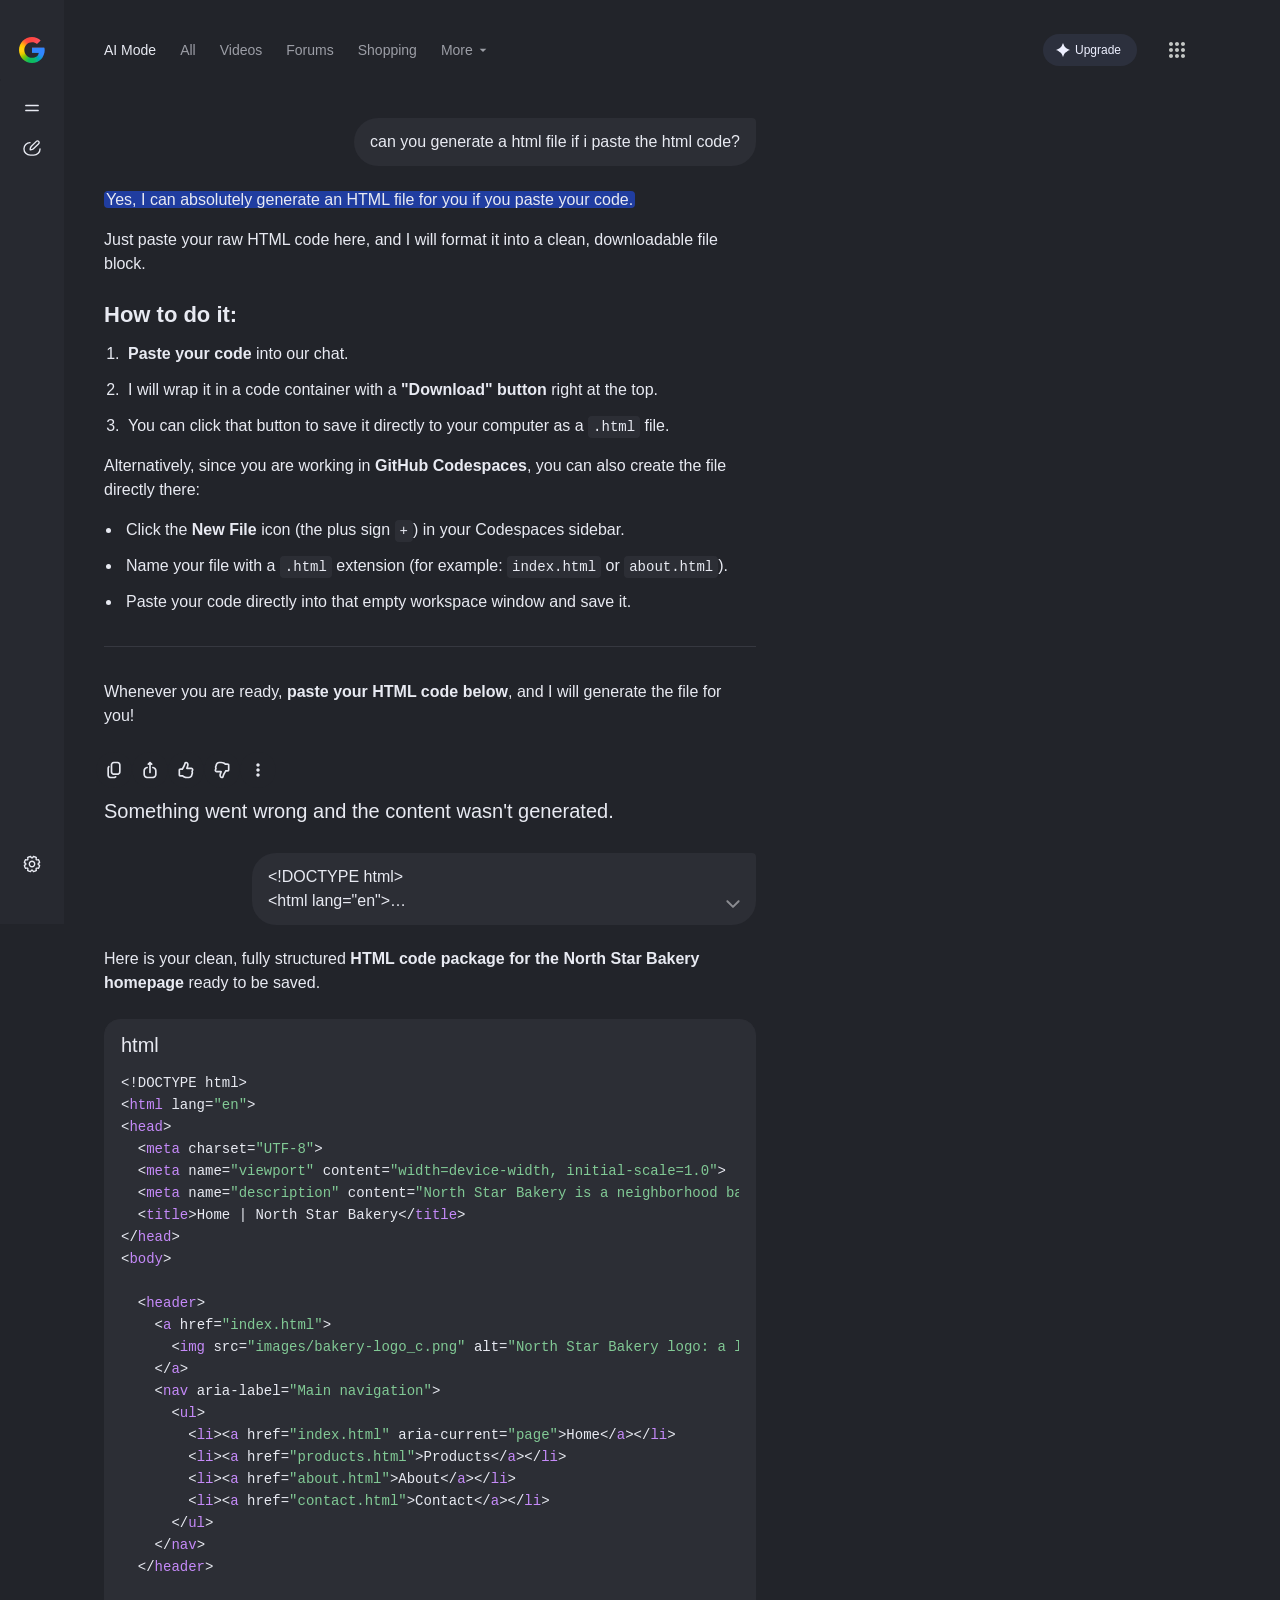
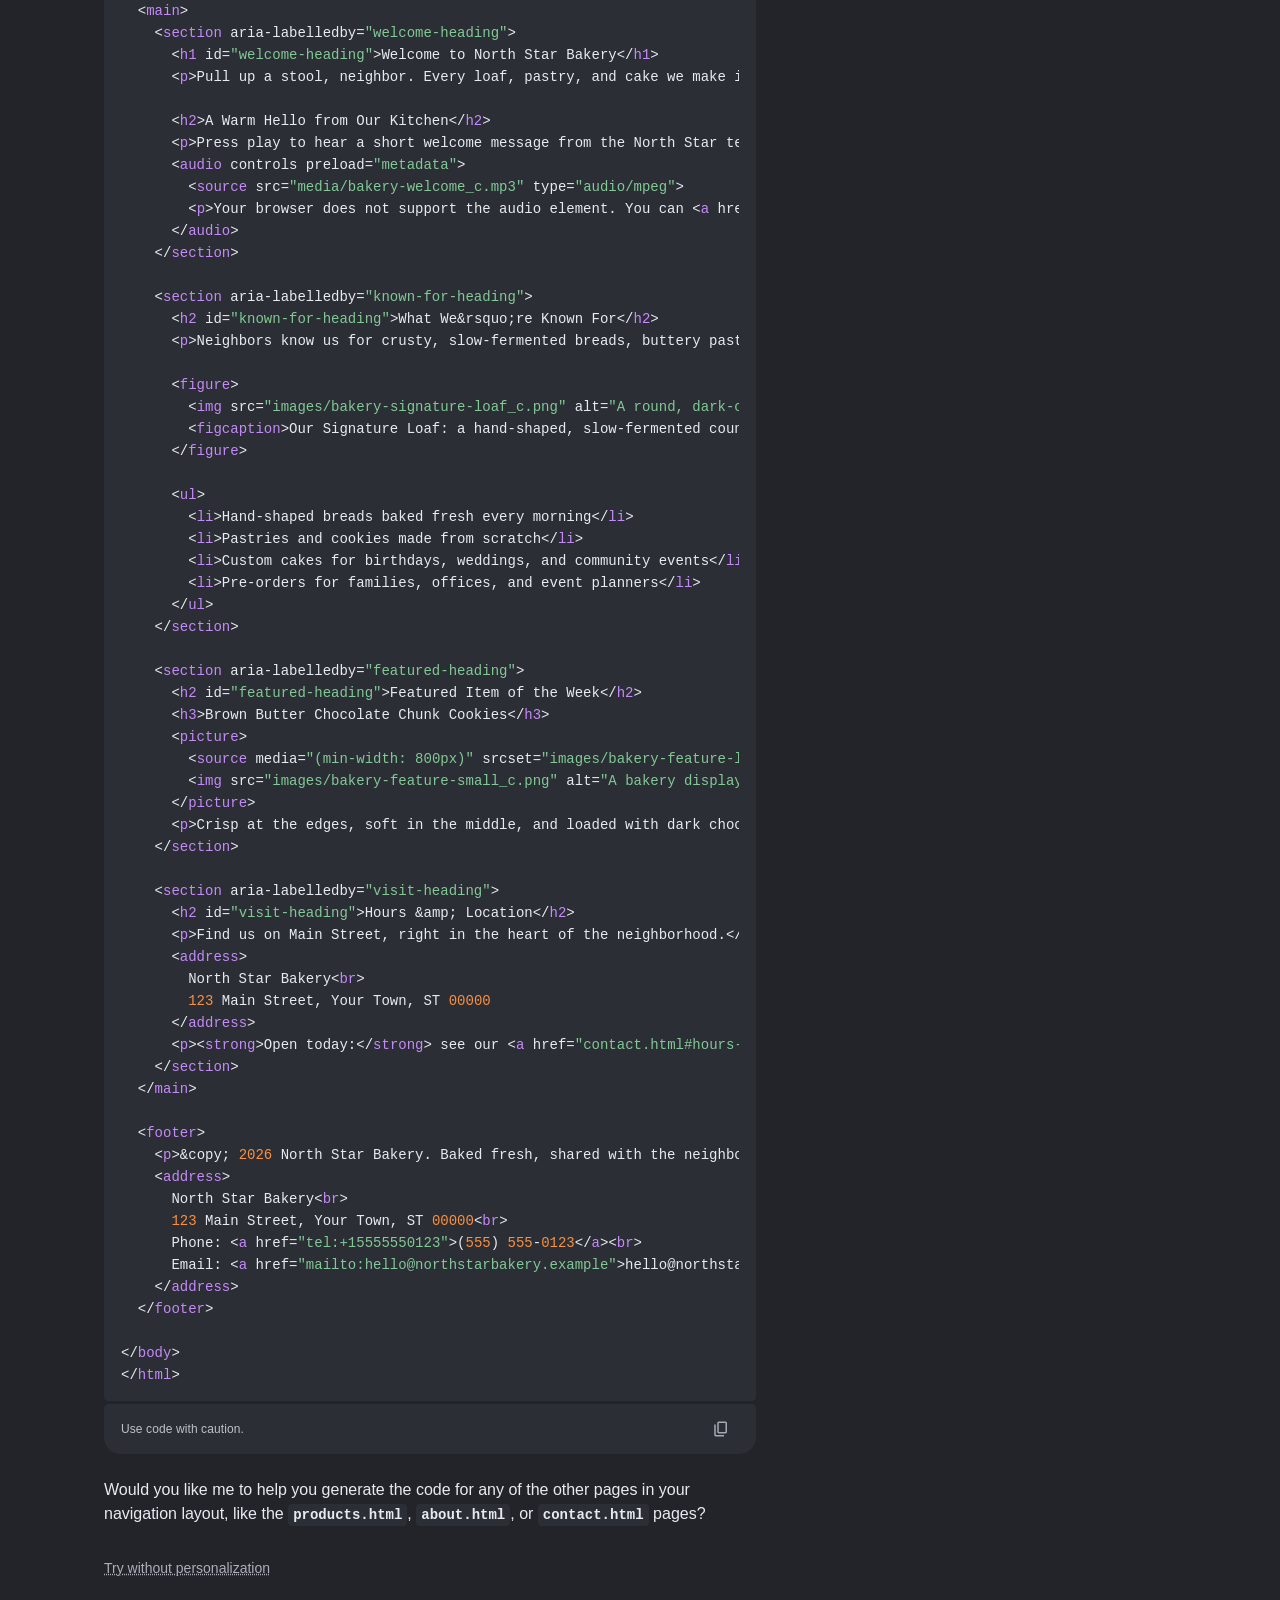
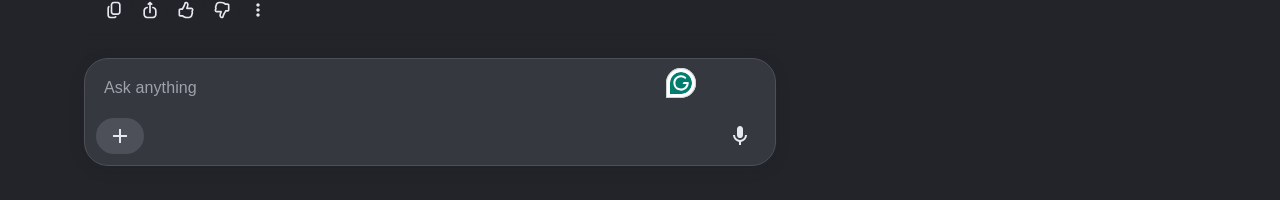
==== index.html @ b589320e "Add files via upload" ====
<!DOCTYPE html>
<!-- saved from url=(0984)https://www.google.com/search?q=can+you+generate+a+html+file+if+i+paste+the+html+code%3F&rlz=1C5OZZY_enUS1209US1209&gs_lcrp=EgZjaHJvbWUyBggAEEUYOTIHCAEQIRigATIHCAIQIRirAjIHCAMQIRirAjIHCAQQIRiPAjIHCAUQIRiPAtIBCjEyMTgxajBqMTWoAgiwAgHxBRG7HJKk2xcO8QURuxySpNsXDg&sourceid=chrome&ie=UTF-8&udm=50&fbs=[base64]&aep=10&ntc=1&sxsrf=APpeQnv7Lapg2KnooyhIz5jxrOgBFqW5Dw%3A1793079876155&mstk=[base64]&aioh=3&csuir=1&cs=1&mtid=RDrgaoq2KfurptQPhdn7uA4 -->
<html itemscope="" itemtype="http://schema.org/SearchResultsPage" lang="en" style="--sxs-input-plate-height: 108px;"><head><meta http-equiv="Content-Type" content="text/html; charset=UTF-8"><meta name="og-profile-acct" content="vichucoder96@gmail.com"><meta content="dark light" name="color-scheme"><meta content="origin" name="referrer"><link href="https://www.gstatic.com/images/branding/searchlogo/ico/favicon.ico" rel="icon"><meta content="/images/branding/googleg/1x/googleg_standard_color_128dp.png" itemprop="image"><title>can you generate a html file if i paste the html code? - Google Search</title><script nonce="">window._hst=Date.now();</script><script nonce="">(function(){var _g={kEI:'oTrgarq-IvjdruEPz8OtwAE',kEXPI:'31',u:'d1e589eb',kBL:'_fYP',kOPI:89978449};(function(){var a;((a=window.google)==null?0:a.stvsc)?google.kEI=_g.kEI:window.google=_g;}).call(this);})();(function(){google.sn='aim';google.kHL='en';google.usb=true;})();(function(){
var h=this||self;var k=/#|$/;function l(a,c){var d=a.search(k);a:{var b=0;for(var f=c.length;(b=a.indexOf(c,b))>=0&&b<d;){var e=a.charCodeAt(b-1);if(e==38||e==63)if(e=a.charCodeAt(b+f),!e||e==61||e==38||e==35)break a;b+=f+1}b=-1}if(b<0)return null;f=a.indexOf("&",b);if(f<0||f>d)f=d;b+=c.length+1;return decodeURIComponent(a.slice(b,f!==-1?f:0).replace(/\+/g," "))};function m(){return window.google&&window.google.kOPI||null};var n;function p(a){for(var c;a&&(!a.getAttribute||!(c=a.getAttribute("eid")));)a=a.parentNode;return c||n}function q(a){for(var c=null;a&&(!a.getAttribute||!(c=a.getAttribute("leid")));)a=a.parentNode;return c}
function t(a,c,d,b,f){var e="";c.search("&ei=")===-1&&(e="&ei="+p(b),c.search("&lei=")===-1&&(b=q(b))&&(e+="&lei="+b));var r=c.search("&cshid=")===-1&&a!=="slh";var g=g===void 0?window.location:g;b="&zx="+Date.now().toString();h._cshid&&r&&(b+="&cshid="+h._cshid);(d=d())&&(b+="&opi="+d);(d=l(g.search,"gemcid"))&&(b+="&gemcid="+d);(d=l(g.search,"gemrid"))&&(b+="&gemrid="+d);(g=l(g.search,"gemhist"))&&(b+="&gemhist="+g);return"/"+(f||"gen_204")+"?atyp=i&ct="+String(a)+"&cad="+(c+e+b)};n=google.kEI;google.getEI=p;google.getLEI=q;google.ml=function(){return null};google.log=function(a,c,d,b,f,e){e=e===void 0?m:e;d||(d=t(a,c,e,b,f));a=d;/^http:/i.test(a)&&window.location.protocol==="https:"&&(google.ml&&google.ml(Error("a"),!1,{src:a,glmm:1}),a="");if(d=a)try{window.navigator.sendBeacon(d,"")}catch(r){}};google.logUrl=function(a,c){c=c===void 0?m:c;return t("",a,c)};}).call(this);(function(){google.y={};google.sy={};function e(a,b,d){if(a)var c=a.id;else{do c=Math.random();while(d[c])}d[c]=[a,b]}var f;(f=google).x||(f.x=function(a,b){e(a,b,google.y)});var g;(g=google).sx||(g.sx=function(a,b){e(a,b,google.sy)});google.bx=!1;var h;(h=google).lx||(h.lx=function(){});var k=[],l;(l=google).fce||(l.fce=function(a,b,d,c){k.push([a,b,d,c])});google.qce=k;google.adl=[];}).call(this);google.f={};(function(){
document.documentElement.addEventListener("submit",function(b){var a;if(a=b.target){var c=a.getAttribute("data-submitfalse");a=c==="1"||c==="q"&&!a.elements.q.value}else a=!1;a&&(b.preventDefault(),b.stopPropagation())},!0);document.documentElement.addEventListener("click",function(b){var a;a:{for(a=b.target;a&&a!==document.documentElement;a=a.parentElement)if(a.tagName==="A"){a=a.getAttribute("data-nohref")==="1";break a}a=!1}a&&b.preventDefault()},!0);}).call(this);(function(){google.hs={h:true,nhs:false};})();(function(){google.c={cap:2000,timl:false,vis:true};})();(function(){google.c.ehcl=true;})();(function(){
var l=this||self;window.google=window.google||{};var m=window.performance&&window.performance.timing&&"navigationStart"in window.performance.timing,aa=google.stvsc&&google.stvsc.ns,n=m?aa||window.performance.timing.navigationStart:void 0;function p(){return window.performance.now()-(google.stvsc&&google.stvsc.pno||0)}var ba=google.stvsc&&google.stvsc.rs,r=m?ba||window.performance.timing.responseStart:void 0;var ca=/#|$/;function t(a,b){var d=a.search(ca);a:{var c=0;for(var e=b.length;(c=a.indexOf(b,c))>=0&&c<d;){var f=a.charCodeAt(c-1);if(f==38||f==63)if(f=a.charCodeAt(c+e),!f||f==61||f==38||f==35)break a;c+=e+1}c=-1}if(c<0)return null;e=a.indexOf("&",c);if(e<0||e>d)e=d;c+=b.length+1;return decodeURIComponent(a.slice(c,e!==-1?e:0).replace(/\+/g," "))};function u(a){try{var b=window.navigator.sendBeacon(a,"");return b===void 0?!0:b}catch(d){}return!1};function v(){var a,b;return(a=window.performance)==null?void 0:(b=a.getEntriesByType)==null?void 0:b.call(a,"navigation")[0]};function w(){var a,b;return(a=window.performance)==null?void 0:(b=a.navigation)==null?void 0:b.type};var da=google.c.cap,ea=google.c.ehcl,x=google.c.ehcla,fa=google.c.ehclpz,ha=google.c.ehclph,ia=google.c.ssdi,y=google.c.timl;function z(a,b,d){google.tick("load",a,b,d)}function A(a,b){google.c.e("load",a,String(b))};var ja=window.location;function B(a){return(a=ja.search.match(new RegExp("[?&]"+a+"=(\\d+)\\b")))?Number(a[1]):-1}function C(a){var b=a.t,d=b.start,c={};a.wsrt!==void 0&&(c.wsrt=a.wsrt);if(d)for(var e in b)e!=="start"&&e!=="sgls"&&(a=b[e],c[e]=e==="sgl"||e==="sgsrt"?a:e==="prs"?d-a:Math.max(a-d,0));return c}
function D(a,b,d){d="/gen_204?s="+google.sn+"&t="+d+"&atyp=csi&ei="+google.kEI+"&rt=";var c="",e;for(e in a)d+=""+c+e+"."+a[e],c=",";for(var f in b)d+="&"+f+"="+b[f];a=d;var g=g===void 0?window.location:g;b="";l._cshid&&(b+="&cshid="+l._cshid);(e=window.google&&window.google.kOPI||null)&&(b+="&opi="+e);(e=t(g.search,"gemcid"))&&(b+="&gemcid="+e);(e=t(g.search,"gemrid"))&&(b+="&gemrid="+e);(g=t(g.search,"gemhist"))&&(b+="&gemhist="+g);return a+b}
function E(a){var b=google.timers.load,d=b.e,c=google.stvsc;c&&(d.ssr=1);c?c=c.isBF:c=(c=v())?c.type==="back_forward"?c.notRestoredReasons===void 0?!0:!!c.notRestoredReasons:!1:w()===2;c&&(d.bb=1);((c=v())?c.type==="reload":w()===1)&&(d.r=1);if(c=v()){var e=c.type;e&&(d.nt=e);e=c.deliveryType;e!=null&&(d.dt=e);e=c.transferSize;e!=null&&(d.ts=e);c=c.nextHopProtocol;c!=null&&(d.nhp=c)}(c=window.navigation)&&(c=c.activation)&&(c=c.navigationType)&&(d.ant=c);d=b.m;if(!d||!d.prs){c=(window._csc==="agsa"||
window._csc==="http")&&window._cshid;e=!!google.stvsc;var f=b.qtt===2;d=B("qsubts");var g;(g=v())?(g=g.type,g=!g||g==="navigate"):g=!w();c=!g||f||e||c?0:b.qsubts||d;f="r";c>0&&(e=b.fbts||B("fbts"),e>0&&(b.t.start=Math.max(c,e),f=b.fbts===e?"i":"u"));e=C(b);c>0&&(e.gsasrt=b.t.start-c,g=B("qsd"),g>0&&A("qsd",g),A("ests",(b.qsubts===c?"i":"u")+f),b.qsubts&&d>0&&b.qsubts!==d&&A("qd",b.qsubts-d));d=b.t.sgls;d>=0&&(g=f=e.sgl,d===0?g=0:c>d&&(g=c-d),f!==void 0&&(e.sglo=f),g!==void 0&&(e.sgl=g));a=D(e,b.e,a);u(a)||google.log("","",a)}};var F={};function G(a,b){google.timers.load.m[a]===!1?b():(F[a]||(F[a]=[]),F[a].push(b))}google.c.q=G;google.caft=function(a){G("aft",a)};function H(a,b,d){a:{var c=a.parentElement;if(c){var e=c.classList.contains("uhHOwf");if(e||c.classList.contains("q1MG4e"))if(e=(e?a:c).style,e.height||e.width){e=c.getBoundingClientRect();var f=a.getBoundingClientRect();if(e.height<f.height||e.width<f.width){a=c;break a}}}}if(b)c=null;else for(c=a;c&&!c.hasAttribute("data-csic");)c=c.parentElement;if(!c)for(c=a;c&&c!==b&&c.tagName!=="G-SCROLLING-CAROUSEL"&&!c.hasAttribute("data-sn-container");)c=c.parentElement;b=c;e=google.vx;c=google.vy;!(f=!a)&&
(f=!d)&&(a.style.display==="none"?f=!0:document.defaultView&&document.defaultView.getComputedStyle?(f=document.defaultView.getComputedStyle(a),f=!!f&&(f.visibility==="hidden"||f.height==="0px"&&f.width==="0px")):f=!1);if(f)d=0;else if(a.getBoundingClientRect){if(f=!d){b:{for(f=a;f&&f!==b;f=f.parentElement)if(f.style.overflow==="hidden")break b;f=null}var g=f;g?(f=a.getBoundingClientRect(),g=g.getBoundingClientRect(),f=f.bottom<g.top||f.top>=g.bottom||f.right<g.left||f.left>=g.right):f=!1}if(f)d=0;else{f=a.getBoundingClientRect();var k=f.left+(window.pageXOffset-(e||0));c=f.top+(window.pageYOffset-(c||0));e=f.width;g=f.height;var h=0;if(!(!d&&g<=0&&e<=0)){var q=document.documentElement.clientHeight;c+g<0?h=2:c>=q&&(h=4);if(k+e<0||k>=(window.innerWidth||document.documentElement.clientWidth))h|=8;else if(b){for(k=f.left;a&&a!==b;a=a.parentElement)k+=a.scrollLeft;a=b.getBoundingClientRect();if(k+e<a.left||k>=a.right)h|=8;if(d?f.top>a.bottom:f.top>=a.bottom)h|=4}h||(h=1,c+g>q&&(h|=4))}d=h}}else d=
1;return d};google.timers={};google.startTick=function(a,b){google.timers[a]={t:{start:b||Date.now()},e:{},m:{}}};google.tick=function(a,b,d,c){d=d!==void 0?d:Date.now();google.timers[a].t[b]=d;c&&n&&performance.mark&&(a=d-n,a>0&&performance.mark(c,{startTime:a}))};google.c.e=function(a,b,d){google.timers[a].e[b]=d};google.c.b=function(a){var b=google.timers.load.m;b[a]&&google.ml(Error("b"),!1,{m:a});b[a]=!0};google.c.u=function(a){var b=google.timers.load.m,d=!0;if(b[a]){for(var c=F[a]||[],e=0;e<c.length;++e)try{c[e]()}catch(g){google.ml(g,!1)}c.length=0;b[a]=!1;for(var f in b)b[f]&&(d=!1)}else{d="";for(c in b)d+=c+":"+b[c]+";";google.ml(Error("a"),!1,{m:a,s:d});d=!1}(a=d)&&google.csiReport(google.timers.load,"all");return a};google.c.st=function(a,b){a=D(C(a),a.e,b);u(a)||google.log("","",a)};google.rll=function(a,b,d){function c(e){d(e);a.removeEventListener("load",c,!1);a.removeEventListener("error",c,!1)}a.addEventListener("load",c,!1);b&&a.addEventListener("error",c,!1)};var I,J=Date.now(),K=window.performance;K&&(K.now&&(I=Math.floor(p())),n&&r&&r>n&&r<=J&&(J=r,I=r-n));google.startTick("load",J);var L=I;google.timers.load.wsrt=L;performance.mark&&performance.mark("SearchAFTStart",{startTime:L});z("hst",window._hst,"SearchHeadStart");google.c.b("xe");function M(a){return document.visibilityState==="hidden"?(z("fht",a),!0):!1}function N(){M()&&O()}function O(){document.removeEventListener("visibilitychange",N,!0)}M(0)||document.addEventListener("visibilitychange",N,!0);google.c.rq=[O];google.cv=H;if(ea||x){var P=v();if(P&&(P.type==="navigate"||x)){var Q=P.deliveryType,R=P.transferSize;if(Q==="cache"||Q==="navigational-prefetch"&&(fa&&R===0||ha&&R===300))_csc="http",_cshid=""+Date.now()}};function ka(){function a(f,g){f=f.querySelectorAll("img");for(var k=0;k<f.length;k++)g.push(f[k])}var b=document,d=[];a(b,d);b=b.querySelectorAll("[data-shadow-root]");for(var c=0;c<b.length;c++){var e=b[c];e.shadowRoot&&a(e.shadowRoot,d)}return d};function S(){z("cbt");E("cap")};var ma=function(a){this.i=a;this.v=[];var b=T(this);this.C=a.hasAttribute("data-noaft")||a.hasAttribute("data-async-img");this.j=!!b;if(b=!this.j)a:{for(b=0;b<U.length;++b)if(a.getAttribute("data-"+U[b])){b=!0;break a}b=!1}this.l=b;(b=a.src)&&this.l&&(this.D=b);!this.l&&b||a.setAttribute("data-lzy_","1");(this.B=this.C?!0:this.j||this.l?!1:!this.i.src||this.i.complete)||la(this);!google.c.wpr&&google.c.wh>10&&V(this)},la=function(a){google.rll(a.i,!0,function(){var b=Date.now();if(a.D&&a.i.src===
a.D||T(a)==="1")la(a);else if(!a.A){a.j&&(T(a),a.i.setAttribute("data-deferred","3"));a.A=b;a.i.setAttribute("data-iml",String(b));for(var d=0;d<a.v.length;++d)a.v[d](b);a.v.length=0}})},V=function(a){a.visibility===void 0&&(a.visibility=google.cv(a.i),a.i.setAttribute("data-atf",String(a.visibility)));return a.visibility},T=function(a){return a.i.getAttribute("data-deferred")},U="src bsrc url ll image img-url lioi".split(" ");google.c.iim=google.c.iim||{};var W=google.c.iim,na=0;function oa(a){var b=a.getAttribute("data-csiid")||google.kEI+"_"+String(++na);W[b]||(a.setAttribute("data-csiid",b),W[b]=new ma(a));return W[b]}function pa(a){for(var b=ia?ka():document.getElementsByTagName("img"),d=0,c=b.length;d<c;++d)a(oa(b[d]))};function X(a,b,d){function c(h){k=Math.max(k,h);++g;e||f!==g||d(k)}var e=!0,f=0,g=0,k=0;pa(function(h){a(h)&&(++f,h.A||h.B?c(h.A||0):h.v.push(c))});b();(e=!1,f!==g)||d(k)};var qa=!1,ra=0,Y=0,Z;function sa(){Z&&clearTimeout(Z)}
function ta(a,b){google.c.wh>10||(google.c.wh=Math.floor(document.documentElement.clientHeight));var d=google.c.wh;var c=!b;b=b?Math.floor(b.getBoundingClientRect().top+window.pageYOffset):-1;c=c||google.c.wh>10&&b>=d;!Y&&c&&(Y=a,ra=b);if(Y){var e=0,f=0,g=0,k=!1;X(function(h){if(!(V(h)&1))return!1;if(h.B)return++g,!h.C;V(h)&4&&(k=!0);h.j&&++f;++e;return!0},function(){A("ima",e);A("imad",f);A("imac",g);document.querySelector("[data-doodle]")&&A("ddl",1);var h=document.getElementById("eKIzJc");h&&(h=
H(h),A("aio",h));A("wh",d)},function(h){h&&z("afti",h);ra>0&&z("afts",Y);var q=Y;h&&(h>q||k)&&(q=h);z("aft",q,"trigger:SearchAFTEnd");google.c.q("frt",function(){sa();E("aft")});google.c.u("aft")})}};function ua(a){X(function(b){return!!(V(b)&1)},function(){z("frts",a)},function(b){z("frvt",Math.max(b,a));google.c.u("frt")})};var va=!1;google.c.wh=Math.floor(document.documentElement.clientHeight);google.c.b("prt");var wa=da||0;if(wa>0){a:{if(n!==void 0){var xa=wa-p();if(xa>0){Z=setTimeout(S,xa);break a}S()}Z=void 0}google.c.rq.push(sa)}google.c.maft=function(a,b){pa(function(){});qa||(google.c.b("aft"),qa=!0);Y||ta(a,b)};google.c.mfrvt=function(a){ua(a)};google.c.miml=function(a){function b(c){V(c);return y&&!c.C&&(!c.l||!!(V(c)&1))}function d(c){y&&z("iml",c||a);google.c.u("iml")}va||(google.c.b("iml"),function(){X(b,function(){},d)}(0),va=!0)};google.c.b("frt");google.c.ubf=!0;google.c.setup=function(a){a=oa(a);return!google.c.wpr&&google.c.wh>10?V(a):null};}).call(this);(function(){function b(){for(var a=google.drc.shift();a;)a(),a=google.drc.shift()};google.drc=[function(){google.tick&&google.tick("load","dcl")}];google.dclc=function(a){google.drc.length?google.drc.push(a):a()};window.addEventListener?(document.addEventListener("DOMContentLoaded",b,!1),window.addEventListener("load",b,!1)):window.attachEvent&&window.attachEvent("onload",b);}).call(this);(function(){var n=function(a){var c=0;return function(){return c<a.length?{done:!1,value:a[c++]}:{done:!0}}},r=function(a){var c=typeof Symbol!="undefined"&&Symbol.iterator&&a[Symbol.iterator];if(c)return c.call(a);if(typeof a.length=="number")return{next:n(a)};throw Error("a`"+String(a));},w=typeof Object.defineProperties=="function"?Object.defineProperty:function(a,c,d){if(a==Array.prototype||a==Object.prototype)return a;a[c]=d.value;return a},x=function(a){a=["object"==typeof globalThis&&globalThis,a,"object"==
typeof window&&window,"object"==typeof self&&self,"object"==typeof global&&global];for(var c=0;c<a.length;++c){var d=a[c];if(d&&d.Math==Math)return d}throw Error("b");},y=x(this),z=function(a,c){if(c)a:{var d=y;a=a.split(".");for(var g=0;g<a.length-1;g++){var f=a[g];if(!(f in d))break a;d=d[f]}a=a[a.length-1];g=d[a];c=c(g);c!=g&&c!=null&&w(d,a,{configurable:!0,writable:!0,value:c})}},A=typeof Object.assign=="function"?Object.assign:function(a,c){if(a==null)throw new TypeError("No nullish arg");a=
Object(a);for(var d=1;d<arguments.length;d++){var g=arguments[d];if(g)for(var f in g)Object.prototype.hasOwnProperty.call(g,f)&&(a[f]=g[f])}return a};z("Object.assign",function(a){return a||A});z("Promise",function(a){function c(){this.i=null}function d(b){return b instanceof f?b:new f(function(e){e(b)})}if(a)return a;c.prototype.j=function(b){if(this.i==null){this.i=[];var e=this;this.l(function(){e.v()})}this.i.push(b)};var g=y.setTimeout;c.prototype.l=function(b){g(b,0)};c.prototype.v=function(){for(;this.i&&this.i.length;){var b=this.i;this.i=[];for(var e=0;e<b.length;++e){var h=b[e];b[e]=null;try{h()}catch(k){this.A(k)}}}this.i=null};c.prototype.A=function(b){this.l(function(){throw b;})};var f=function(b){this.j=0;this.l=void 0;this.i=[];this.D=!1;var e=this.A();try{b(e.resolve,e.reject)}catch(h){e.reject(h)}};f.prototype.A=function(){function b(k){return function(l){h||(h=!0,k.call(e,l))}}var e=this,h=!1;return{resolve:b(this.J),reject:b(this.v)}};f.prototype.J=function(b){if(b===this)this.v(new TypeError("A Promise cannot resolve to itself"));else if(b instanceof f)this.L(b);else{a:switch(typeof b){case "object":var e=b!=null;break a;case "function":e=!0;break a;default:e=!1}e?this.I(b):this.C(b)}};f.prototype.I=function(b){var e=void 0;try{e=b.then}catch(h){this.v(h);return}typeof e=="function"?this.M(e,b):this.C(b)};f.prototype.v=function(b){this.F(2,b)};f.prototype.C=function(b){this.F(1,b)};f.prototype.F=function(b,e){if(this.j!=0)throw Error("c`"+b+"`"+e+"`"+this.j);this.j=b;this.l=e;this.j===2&&this.K();this.G()};f.prototype.K=function(){var b=this;g(function(){if(b.H()){var e=y.console;typeof e!=="undefined"&&e.error(b.l)}},1)};f.prototype.H=function(){if(this.D)return!1;var b=y.CustomEvent,e=y.Event,h=y.dispatchEvent;if(typeof h==="undefined")return!0;typeof b==="function"?b=new b("unhandledrejection",{cancelable:!0}):typeof e==="function"?b=new e("unhandledrejection",{cancelable:!0}):(b=y.document.createEvent("CustomEvent"),b.initCustomEvent("unhandledrejection",!1,!0,b));b.promise=this;b.reason=this.l;return h(b)};f.prototype.G=function(){if(this.i!=null){for(var b=0;b<this.i.length;++b)p.j(this.i[b]);this.i=null}};var p=new c;f.prototype.L=function(b){var e=this.A();b.B(e.resolve,e.reject)};f.prototype.M=function(b,e){var h=this.A();try{b.call(e,h.resolve,h.reject)}catch(k){h.reject(k)}};f.prototype.then=function(b,e){function h(m,q){return typeof m=="function"?function(t){try{k(m(t))}catch(u){l(u)}}:q}var k,l,v=new f(function(m,q){k=m;l=q});this.B(h(b,k),h(e,l));return v};f.prototype.catch=function(b){return this.then(void 0,b)};f.prototype.B=function(b,e){function h(){switch(k.j){case 1:b(k.l);break;case 2:e(k.l);break;default:throw Error("d`"+k.j);}}var k=
this;this.i==null?p.j(h):this.i.push(h);this.D=!0};f.resolve=d;f.reject=function(b){return new f(function(e,h){h(b)})};f.race=function(b){return new f(function(e,h){for(var k=r(b),l=k.next();!l.done;l=k.next())d(l.value).B(e,h)})};f.all=function(b){var e=r(b),h=e.next();return h.done?d([]):new f(function(k,l){function v(t){return function(u){m[t]=u;q--;q==0&&k(m)}}var m=[],q=0;do m.push(void 0),q++,d(h.value).B(v(m.length-1),l),h=e.next();while(!h.done)})};return f});
var B=["focus","blur","error","load","toggle"];function C(a){return a==="mouseenter"?"mouseover":a==="mouseleave"?"mouseout":a==="pointerenter"?"pointerover":a==="pointerleave"?"pointerout":a};var D=function(a){this.l={};this.A={};this.j=null;this.i=[];this.v=a};D.prototype.handleEvent=function(a,c,d){E(this,{eventType:a,event:c,targetElement:c.target,eic:d,timeStamp:Date.now(),eia:void 0,eirp:void 0,eiack:void 0})};var E=function(a,c){if(a.j)a.j(c);else{c.eirp=!0;var d;(d=a.i)==null||d.push(c)}};D.prototype.addEvent=function(a,c,d){var g=this;if(!(a in this.l)&&this.v){var f=function(b,e,h){g.handleEvent(b,e,h)};this.l[a]=f;c=C(c||a);if(c!==a){var p=this.A[c]||[];p.push(a);this.A[c]=p}this.v.addEventListener(c,function(b){return function(e){f(a,e,b)}},d)}};D.prototype.handler=function(a){return this.l[a]};D.prototype.ecrd=function(a){this.j=a;var c;if((c=this.i)==null?0:c.length){for(a=0;a<this.i.length;a++)E(this,this.i[a]);this.i=null}};function F(a,c){return{trigger:function(d){var g=a.handler(d.type);g||(a.addEvent(d.type),g=a.handler(d.type));var f=d.target||d.srcElement;g&&g(d.type,d,c||f.ownerDocument.documentElement)},configure:function(d){d(a)}}};function G(a,c){a.addEventListener("_custom",function(d){var g=d.detail;g&&g._type&&c({type:g._type,target:d.target,bubbles:!0,detail:g})})};var H=function(a){this.element=a;this.i=[]};H.prototype.addEventListener=function(a,c,d){var g=this.i,f=g.push,p=this.element;c=c(this.element);var b=!1;B.indexOf(a)>=0&&(b=!0);p.addEventListener(a,c,typeof d==="boolean"?{capture:b,passive:d}:b);f.call(g,{eventType:a,handler:c,capture:b,passive:d})};var I="click focusin focusout auxclick change copy dblclick beforeinput input keyup keydown keypress mousedown mouseenter mouseleave mousemove mouseout mouseover mouseup paste pointerdown pointerenter pointerleave pointerup touchstart touchmove touchend touchcancel transitioncancel transitionend transitionrun transitionstart animationcancel animationend dragover dragenter dragleave drop dragstart dragend scroll speech".split(" "),J=["focus","blur","error","load"];function K(a){for(var c=I.concat(J),d=0;d<c.length;d++)a.addEvent(c[d])};function L(a){var c=!!a;a=c?document.getElementById(a):window.document.documentElement;var d=new D(new H(a));K(d);var g=Object.assign({},F(d,a),{addEvent:function(f){d.addEvent(f)}});c&&(a.__jsac=g);G(a,g.trigger);return g}window.jsac_init=L;var M=L("");window.gws_wizbind=M;(function(a){if(a.__gwbp===void 0){var c,d=new Promise(function(g){c=g});d.__r=c;a.__gwbp=d}})(document);var N=document.__gwbp,O=N.__r;O&&(O(M),delete N.__r);}).call(this);(function(){window.google.erd={jsr:1,bv:2567,sd:true,de:true,dpf:'zuUbBzS-m427l0A-fnkZtnR_QGUDMY7itHxCQOyi574',c:'333f'};})();(function(){var sdo=false;var mei=10;var jstl=0;var diel=0;
var f=this||self;var k,l=(k=f.mei)!=null?k:1,m,p=(m=f.diel)!=null?m:0,q,r=(q=f.sdo)!=null?q:!0;typeof jstl==="number"&&jstl>0&&(Error.stackTraceLimit=jstl);var t=0,u,v=google.erd,w=v.jsr;google.ml=function(a,b,d,n,e){e=e===void 0?2:e;b&&(u=a&&a.message);d===void 0&&(d={});d.cad="ple_"+google.ple+".aple_"+google.aple;if(google.dl)return google.dl(a,e,d,!0),null;b=d;if(w<0){window.console&&console.error(a,b);if(w===-2)throw a;b=!1}else b=!(!a||!a.message||a.message==="Error loading script"||t>=l&&!n);if(!b)return null;t++;d=d||{};b=encodeURIComponent;var c="&ei="+b(google.kEI);google.kEXPI&&(c+="&jexpid="+b(google.kEXPI));c+="&srcpg="+b(google.sn)+"&jsr="+b(v.jsr)+"&bver="+b(v.bv);v.dpf&&(c+="&dpf="+b(v.dpf));var g=a.lineNumber;g!==void 0&&(c+="&line="+g);var h=a.fileName;h&&(h.indexOf("-extension:/")>0&&(e=3),c+="&script="+b(h),g&&h===window.location.href&&(g=document.documentElement.outerHTML.split("\n")[g-1],c+="&cad="+b(g?g.substring(0,300):"No script found.")));google.ple&&google.ple===1&&(e=2);c+="&jsel="+e;d&&v.c&&(d.ofc=String(v.c));c=c+"&ectx="+b(JSON.stringify(d));c=c+"&emsg="+b(a.name+": "+a.message);c=c+"&jsst="+b(a.stack||"N/A");c.length>=12288&&(c=c.substring(0,12288));a=c;d=("/gen_204?atyp=i"+a).substring(0,12288);n||(google.log(0,"",d),google.log(0,"",("/httpservice/retry/jserror?atyp=i"+a).substring(0,12288)));return d};window.onerror=function(a,b,d,n,e){u!==a&&(a=e instanceof Error?e:Error(a),d===void 0||"lineNumber"in a||(a.lineNumber=d),b===void 0||"fileName"in a||(a.fileName=b),google.ml(a,!1,void 0,!1,a.name==="SyntaxError"||a.message.substring(0,11)==="SyntaxError"||a.message.indexOf("Script error")!==-1?3:p));u=null;r&&t>=l&&(window.onerror=null)};})();(function(){history.replaceState(history.state,"",function(a,b){return b.replace(new RegExp("(\\?|&)"+a+"=[^&#]*(&?)"),function(e,c,d){return d?c:""})}("sg_ss",location.href));}).call(this);(function(){var isrpeEnabled=true;var hasCaptchaSupport=true;(function(){var q=typeof Object.defineProperties=="function"?Object.defineProperty:function(a,d,c){if(a==Array.prototype||a==Object.prototype)return a;a[d]=c.value;return a},r=function(a){a=["object"==typeof globalThis&&globalThis,a,"object"==typeof window&&window,"object"==typeof self&&self,"object"==typeof global&&global];for(var d=0;d<a.length;++d){var c=a[d];if(c&&c.Math==Math)return c}throw Error("a");},t=r(this),v=function(a,d){if(d)a:{var c=t;a=a.split(".");for(var e=0;e<a.length-1;e++){var k=a[e];if(!(k in
c))break a;c=c[k]}a=a[a.length-1];e=c[a];d=d(e);d!=e&&d!=null&&q(c,a,{configurable:!0,writable:!0,value:d})}},w=typeof Object.assign=="function"?Object.assign:function(a,d){if(a==null)throw new TypeError("No nullish arg");a=Object(a);for(var c=1;c<arguments.length;c++){var e=arguments[c];if(e)for(var k in e)Object.prototype.hasOwnProperty.call(e,k)&&(a[k]=e[k])}return a};v("Object.assign",function(a){return a||w});function x(a){try{var d=(new URL(window.location.href)).origin;return(new URL(a.toString(),d)).origin!==d}catch(c){return!0}}function y(){var a=window.sglc;return",isrpe="+((a?a.isrpe:typeof isrpeEnabled!=="undefined"&&isrpeEnabled)?"1":"0")+",hcs="+((a?a.hcs:typeof hasCaptchaSupport!=="undefined"&&hasCaptchaSupport)?"1":"0")}function z(a,d,c,e){var k=a.__sg_lite_queue||[];a.__sg_lite_queue=k;k.push({input:d,init:c,response:e});document.dispatchEvent(new Event("sg_lite_queue_ready"))}
function A(){if(window.fetch&&typeof URL==="function"&&typeof Event==="function"&&typeof WeakMap==="function"){var a=window;if(!a.sgLiteEarlyInstalled){a.sgLiteEarlyInstalled=!0;var d=window.fetch;window.fetch=function(f,b){if(x(f instanceof Request?f.url:f))return d.apply(this,[f,b]);var g=null;b&&b.headers?g=(new Headers(b.headers)).get("x-sg-e"):f instanceof Request&&(g=f.headers.get("x-sg-e"));var n=f,l=b;if(!g||g==="1"||g==="2"){var p,m=new Headers((p=b==null?void 0:b.headers)!=null?p:f instanceof
Request?f.headers:void 0);m.set("x-sg-e",(g==="1"?"1":"2")+y());f instanceof Request?n=new Request(f,{headers:m}):l=Object.assign({},b,{headers:m})}return d.apply(this,[n,l]).then(function(h){var u=h.headers.get("X-Sg-Cs");(u!==null&&u!==""||h.url&&h.url.indexOf("/sorry/index")>-1||h.headers.has("X-Sorry-Redirect"))&&z(a,n,l,h);return h})};if(typeof XMLHttpRequest!=="undefined"){var c=XMLHttpRequest.prototype,e=new WeakMap,k=XMLHttpRequest.prototype.open,B=XMLHttpRequest.prototype.setRequestHeader,C=XMLHttpRequest.prototype.send;XMLHttpRequest.prototype.open=function(f,b){c.sgLiteDeferredInstalled||e.set(this,{method:f,j:x(b)});k.apply(this,arguments)};XMLHttpRequest.prototype.setRequestHeader=function(f,b){if(!c.sgLiteDeferredInstalled&&f.toLowerCase()==="x-sg-e"){var g=e.get(this)||{};if(b==="1"||b==="2")b=""+b+y();g.i=b;e.set(this,g)}B.apply(this,[f,b])};XMLHttpRequest.prototype.send=function(f){var b=this;if(!c.sgLiteDeferredInstalled){var g=e.get(this)||{};e.set(this,g);g.j||g.i||this.setRequestHeader("x-sg-e","2"+y());var n=function(){if(b.readyState===XMLHttpRequest.DONE&&(b.removeEventListener("load",n),b.removeEventListener("readystatechange",n),!g.j)){var l=b.getResponseHeader("X-Sg-Cs"),p=l!==null&&l!=="",m=!!b.getResponseHeader("X-Sorry-Redirect"),h=!!b.responseURL&&b.responseURL.indexOf("/sorry/index")>-1;if(p||h||m)h=new Headers,p&&l&&h.set("X-Sg-Cs",l),m&&h.set("X-Sorry-Redirect","true"),l=b.responseURL||window.location.href,p={url:l,headers:h},m={},g.i&&(m["x-sg-e"]=g.i),z(a,l,{method:g.method,headers:m},p)}};this.addEventListener("load",n,{once:!0});this.addEventListener("readystatechange",n)}C.apply(this,arguments)}}}}}typeof window==="undefined"||window.__karma__||A();}).call(this);})();google.arwt=function(a){a.href=document.getElementById(a.id.substring(a.id.slice(0,3)==="vcs"?3:1)).href;return!0};(function(){google.eufsv=true;(function(){var f=function(){for(var a=Number(this),b=[],d=a;d<arguments.length;d++)b[d-a]=arguments[d];return b};function h(a){var b=f.apply(1,arguments).filter(Boolean).join("&");if(!b)return a;var d=a.match(/[?&]adurl=/);return d?a.slice(0,d.index+1)+b+"&"+a.slice(d.index+1):a+(a.indexOf("?")<0?"?":"&")+b}function k(a,b){return a===0?"ri=1":a===1?b?"ri=24":"ri=27":a===2?b?"ri=25":"ri=26":""}function l(a,b){return b?"&"+a+"="+encodeURIComponent(b):""}
var m=function(a){var b=a.url;a=a.B;this.j=b;this.C=a;this.A=(new Date).getTime()-17040672E5;this.i={};for(var d=/[?&]([^&=]+)=([^&]*)/g;a=d.exec(b);)this.i[a[1]]=a[2]},n=function(a,b){return a.i[b]},q=function(a,b){if(a.i.dsh==="1")return null;var d=a.i.ae;if(d==="1"){var c=a.i.adurl;if(c)try{return{version:3,v:decodeURIComponent(c),l:h(a.j,"act=1",k(b,!0),p(a))}}catch(e){}}return d==="2"?{version:4,v:h(a.j,"dct=1","suid="+a.A,k(b,!1)),l:h(a.j,"act=1",k(b,!0),"suid="+a.A)}:null},r=function(a,b){return b===
2?h(a.j,"ri=2"):b===0?h(a.j,"ri=16"):a.j},p=function(a){a=a.C;if(!a)return"";var b=l("uap",a.platform)+l("uapv",a.platformVersion)+l("uafv",a.uaFullVersion)+l("uaa",a.architecture)+l("uam",a.model)+l("uab",a.bitness);a.fullVersionList&&(b+="&uafvl="+encodeURIComponent(a.fullVersionList.map(function(d){return encodeURIComponent(d.brand)+";"+encodeURIComponent(d.version)}).join("|")));a.wow64!=null&&(b+="&uaw="+Number(a.wow64));return b.slice(1)};
var t=/^\s*(?!javascript:)(?:[\w+.-]+:|[^:/?#]*(?:[/?#]|$))/i;var u=function(){var a=google.eufsv,b=this;a=a===void 0?!1:a;this.i=null;a&&navigator.userAgentData&&navigator.userAgentData.getHighEntropyValues&&navigator.userAgentData.getHighEntropyValues("platform platformVersion uaFullVersion architecture model bitness fullVersionList wow64".split(" ")).then(function(d){b.i=d})};u.prototype.handle=function(a){var b=a.hasAttribute("data-ohref"),d=b?a.getAttribute("data-ohref"):a.href;b||a.setAttribute("data-ohref",d);b=n(new m({url:d}),"ch")===void 0?h(d,"ch=1"):d;a:{d=b;try{var c=window.GoogleA13IjpGc;if(c&&typeof c.snapshotSync==="function"){var e=c.snapshotSync();if(e&&typeof e==="string"){var g=h(d,"bg="+e);if(g.length<=16384){b=g;break a}}}}catch(z){}b=d}c=new m({url:b,B:this.i});a:{e=c.i.co;if(e==="1")e="https://www.googleadservices.com/pagead/conversion/16521530460/?gad_source=1&adview_type=3";else if(e==="2")e="https://www.google.com/pagead/1p-conversion/16521530460/?gad_source=1&adview_type=5";else break a;(g=c.i.gclid)&&(e+="&adview_gclid="+g);navigator.sendBeacon(e,"")||v(e,!1)}a:{e=c.i.cce;if(e==="1")e=0;else if(e==="2")e=1;else{e=null;break a}g=h(c.j,"cc=1");d=g.indexOf("?");e=d<0?null:{url:"https://www.googleadservices.com/pagead/aclk"+g.slice(d),method:e}}e&&(e.method===0?navigator.sendBeacon&&navigator.sendBeacon(e.url,""):e.method===1&&v(e.url,!0));w()&&c.i.ase==="5"?(c=q(c,2))?(a.attributionSrc=c.l,c=c.v):c="":c="";c||(c=this.i,c=new m({url:b,B:c===void 0?null:c}),c.i.dsh==="1"||c.i.aspm!=="1"?c=(e=q(c,0))?navigator.sendBeacon?navigator.sendBeacon(e.l,"")?e.v:r(c,2):r(c,0):b:(c=q(c,1))?(v(c.l,!0),c=c.v):c=b);c&&c!==a.href&&(b=c,t.test(b)&&(a.href=b))};function v(a,b){var d={keepalive:!0,mode:"no-cors"};b&&(d.credentials="include");fetch(a,d)}
function x(a,b){var d=n(new m({url:a}),"nis");return d===b?a:d!==void 0?a.replace(/([?&])nis=[^&]*/,function(c,e){return e+"nis="+b}):h(a,"nis="+b)}function w(){var a;return!((a=document.featurePolicy)==null||!a.allowsFeature("attribution-reporting"))};var y=new u;google.ausb=function(a){if(!a)return google.ml(Error("a"),!1),!0;if(a.hasAttribute("data-impdclcc"))try{var b=a.hasAttribute("attributionsourceid")&&a.hasAttribute("attributiondestination")?"2":a.hasAttribute("attributionsrc")?w()?"6":"5":w()?"7":"8";var d=x(a.href,b);t.test(d)&&(a.href=d)}catch(c){}a.getAttribute("data-sbv2")&&y.handle(a);return!0};}).call(this);})();(function(){
var c=this||self;function d(a){return a?a.closest("A"):null}function e(a){if(a=d(a.target))switch(a.getAttribute("data-agdh")){case "arwt":google.arwt(a);break;case "fvd3vc":c.J4LCUe(a);break;case "EdKoMd":(0,google.f.LmvwCb)(a)}return!0};window.document.documentElement.addEventListener("mousedown",e,!0);window.document.documentElement.addEventListener("touchstart",e,!0);window.document.documentElement.addEventListener("click",function(a){var b=d(a.target);if(b)switch(b.getAttribute("data-agch")){case "ausb":google.ausb(b);break;case "HJ3bqe":window.YvikHb(a,b);break;case "cqUJI":(0,google.f.DfwaCb)(b)}return!0},!0);}).call(this);(function(){var deia=true;var es=true;window.jsl=window.jsl||{};
window.jsl.dh=function(d,n,e){try{var b=document.getElementById(d),f;!b&&((f=google.stvsc)==null?0:f.dds)&&google.stvsc.dds.forEach(function(l){b||(b=l.getElementById(d))});if(!b){var p=document.querySelectorAll("template");for(f=0;f<p.length&&!(b=p[f].content.getElementById(d));f++);}if(b){b.innerHTML=n;if(typeof es!=="undefined"&&es){var q=b.getElementsByTagName("script");if(q.length>0)for(var g=Array.prototype.slice.call(q),a=0;a<g.length;a++){for(var h=g[a],m=document.createElement("script"),r=
h.attributes,c=0;c<r.length;c++){var t=r[c];m.setAttribute(t.name,t.value)}h.textContent&&(m.textContent=h.textContent);h.replaceWith(m)}}e&&e();typeof deia!=="undefined"&&deia&&(google.delt=google.delt||{},google.delt[b.id]=Date.now())}else if(!(google.ia&&google.ia.rids&&google.ia.rids.has(d))){a={id:d,script:String(!!e),milestone:String(google.jslm||0)};google.jsla&&(a.async=google.jsla);var u=d.indexOf("_");c=u>0?d.substring(0,u):"";var v=document.createElement("div");v.innerHTML=n;var k=v.children[0];
if(k&&(a.tag=k.tagName,a["class"]=String(k.className||null),a.name=String(k.getAttribute("jsname")),c)){e=[];var w=document.querySelectorAll('[id^="'+c+'_"]');for(g=0;g<w.length;++g)e.push(w[g].id);a.ids=e.join(",")}google.ml(Error(c?"Missing ID with prefix "+c:"Missing ID"),!1,a)}}catch(l){google.ml(l,!0,{"jsl.dh":!0})}};})();(function(){if(window._cshid&&window._csc!=="gwoc"){var a=google.kEI,b,c,d=(b=window.performance)==null?void 0:(c=b.getEntriesByType)==null?void 0:c.call(b,"navigation")[0],e;if(d)e=d.type==="back_forward"?d.notRestoredReasons===void 0?!0:!!d.notRestoredReasons:!1;else{var f,g;e=((f=window.performance)==null?void 0:(g=f.navigation)==null?void 0:g.type)===2}var h=e?"bb=1":"vet=1."+a+".c",k=(/[?&]q=([^&]*)/.exec(location.search)||[,""])[1];try{navigator.sendBeacon("/gen_204?csc="+_csc+"&ei="+a+"&csh="+_cshid+"&q="+
k+"&"+h)}catch(l){}};}).call(this);(function(){var t=2500;(function(){'use strict';function a(){var c=document.querySelectorAll("link[blocking=render]");for(let d of c)d.remove()}var b=t-performance.now();b>0?setTimeout(a,b):a();}).call(this);})();(function(){'use strict';
var g=this||self;var m=g.JSON.parse,p=g.JSON.stringify;function q(a,b,d){(a=a.getItem(b+";;"+d))?(b=a.indexOf("_"),a=b<0?null:m(a.substr(b+1))):a=null;return a}function t(a,b,d,c,e="m",f=!0){var k=!1;try{if(e!="x"){var h=a=="s"?window.sessionStorage:window.localStorage,l=q(h,"_c","i")||0,n=p(l+1);h.setItem("_c;;i","p:*|l:9007199254740991_"+n);var r=l;n=h;h=b;l=d;var z=r,A=p(c);n.setItem(h+";;"+l,"p:"+e+"|l:"+(z+"_")+A);k=!0}}catch(D){}f&&(g.mPPkxd||(g.mPPkxd=[]),g.mPPkxd.push([k,arguments,r]))};var u=[{j:"data-vt-d",types:["d"]},{j:"data-vt-mb",types:["aimc","sb","mb"]},{j:"data-vt-rq",types:["rq"]},{j:"data-vt-spth",types:["spth"]},{j:"data-vt-lows",types:["lows"]},{j:"data-vt-stad",types:["stad"]},{j:"data-vt-msu-left",types:["mcsl","mbu","sb"]},{j:"data-vt-msu-right",types:["mcsr","mbu","sb"]}];function v(a,b,d){try{a?.viewTransition?.types?.clear();for(let c of b)a?.viewTransition?.types?.add(c)}catch(c){google.ml(c,!0,{src:d})}}
function w(a){window.addEventListener("pageswap",b=>{v(b,a,"mpa_vt-ps");t("s","mpavt","mpa-vt-types",JSON.stringify(a));if(window.navigation){b=window.navigation.currentEntry?.getState()||{};b.i||(b.i={});var d;(d=b.i).next||(d.next={});b.i.next.types=a;window.navigation.updateCurrentEntry({state:b})}},{once:!0})};var x;window.addEventListener("pagereveal",async a=>{a:{try{var b=q(window.sessionStorage,"mpavt","mpa-vt-types");break a}catch(k){}b=null}var d=b;b=[];var c=window.navigation;c=c?.activation?.from&&c.activation.navigationType!=="reload"?c.activation.navigationType==="traverse"&&c.activation.entry&&c.activation.entry.index<c.activation.from.index?"b":"f":"o";if(d){c="f";b=JSON.parse(d);try{window.sessionStorage.removeItem("mpavt;;mpa-vt-types")}catch(k){}d=b;if(window.navigation){var e=window.navigation.currentEntry?.getState()||{};e.i||(e.i={});var f;(f=e.i).l||(f.l={});e.i.l.types=d||e.i.l.types;window.navigation.updateCurrentEntry({state:e})}}else window.navigation&&(f=window.navigation.currentEntry?.getState()?.i,b=c==="f"?f?.l?.types:c==="b"?f?.next?.types:[]);a.viewTransition&&b?.length&&v(a,[...b,c],"mpa_vt-pr");try{await a?.viewTransition?.finished}finally{y()}},{once:!0});B();document.addEventListener("click",a=>{try{a:{for(let {j:d,types:c}of u)if(a.target?.closest(`[${d}]`)){var b=c;break a}b=[]}a=b;a.length>0?(B(),w(a)):y()}catch(d){google.ml(d,!0,{src:"mpa_vt-t"})}},{capture:!0,passive:!0});function C(){x||(x=document.createElement("style"),document.head.append(x));return x}function y(){var a=C();a.textContent!=="@view-transition{navigation:none;}"&&(a.textContent="@view-transition{navigation:none;}")}
function B(){var a=C();a.textContent!=="@view-transition{navigation:auto;}"&&(a.textContent="@view-transition{navigation:auto;}")};}).call(this);(function(){'use strict';window.addEventListener("pagereveal",async a=>{try{let b=a.viewTransition;if(b?.types?.size){await b.ready;a=[["root"],["sb"],["mb"],["ubi",!0],["mode-selector-underbar",!0]];var f=document.getAnimations();for(let [k,g]of a)h(f,k,g)}}catch(b){google.ml(b,!0,{src:"mpa_vt-c"})}});function p(a){return Number(a.split("px")[0])}
function h(a,f,b){var k=`::view-transition-group(${f})`;if(a=a.find(q=>q.effect?.pseudoElement===k)){var g=a.effect,c=g.getKeyframes(),d=new DOMMatrix(c[0].transform),l=p(c[0].width),m=p(c[0].height),e=new DOMMatrix(c[1].transform),n=p(c[1].height);l/=p(c[1].width);b=b?m/n:l;var r=d.e;d=d.f;var t=e.e;e=e.f;f!=="sb"&&(d+m<0||e+n<0)&&a.cancel();g.setKeyframes([{transform:`translate(${r}px, ${d}px) scale(${l}, ${b})`,easing:c[0].easing},{transform:`translate(${t}px, ${e}px) scale(1, 1)`,easing:c[1].easing}])}}
;}).call(this);</script><style>@view-transition{navigation:none;}</style>          <style>::view-transition-old(sb){height:100%}::view-transition-new(sb){height:100%}@keyframes sb-slide-down-fade-in{0%{transform:scale(.5) translateY(-50px);opacity:0}20%{opacity:0}to{transform:scale(1) translateY(0);opacity:1}}@keyframes sb-slide-up-fade-out{0%{transform:scale(1) translateY(0);opacity:1}20%{opacity:0}to{transform:scale(.5) translateY(-50px);opacity:0}}@keyframes ubi-fade-in{0%{transform:translateY(-20px);opacity:0}20%{opacity:0}to{transform:translateY(0);opacity:1}}@keyframes ubi-fade-out{0%{transform:translateY(0);opacity:1}20%{opacity:0}to{transform:translateY(-20px);opacity:0}}html:active-view-transition-type(aimc)::view-transition-new(sb),html:active-view-transition-type(aimc)::view-transition-old(sb){height:100%}html:active-view-transition-type(aimc)::view-transition-old(sb):only-child{animation:sb-slide-up-fade-out .5s cubic-bezier(.38,.72,0,1) forwards}html:active-view-transition-type(aimc)::view-transition-new(sb):only-child{animation:sb-slide-down-fade-in .5s cubic-bezier(.38,.72,0,1) forwards}html:active-view-transition-type(aimc)::view-transition-new(mb),html:active-view-transition-type(aimc)::view-transition-old(mb){width:auto;animation-duration:.5s;animation-timing-function:cubic-bezier(.38,.72,0,1)}html:active-view-transition-type(aimc)::view-transition-group(*){transform-origin:top left}html:active-view-transition-type(aimc)::view-transition-new(ubi),html:active-view-transition-type(aimc)::view-transition-old(ubi){width:100%;height:100%;animation-duration:.5s;animation-timing-function:cubic-bezier(.38,.72,0,1)}html:active-view-transition-type(aimc)::view-transition-old(ubi):only-child{animation:ubi-fade-out .5s cubic-bezier(.38,.72,0,1)}html:active-view-transition-type(aimc)::view-transition-new(ubi):only-child{animation:ubi-fade-in .5s cubic-bezier(.38,.72,0,1)}</style> <style data-late-css="">.S1uWwf{--gm3-tooltip-plain-container-color:#fff;--gm3-tooltip-plain-container-shape:4px;--gm3-tooltip-plain-container-padding-block:4px;--gm3-tooltip-plain-supporting-text-color:var(--ZXiaGf);--gm3-tooltip-plain-supporting-text-font:var(--YfiKf);--gm3-tooltip-plain-supporting-text-line-height:var(--punZlc);--gm3-tooltip-plain-supporting-text-size:var(--gOs6Bf);--gm3-tooltip-plain-supporting-text-tracking:0.1px;--gm3-tooltip-plain-supporting-text-weight:var(--MzKBpd)}.enifhc{--gm3-sys-color-background:#131314;--gm3-sys-color-background-rgb:19,19,20;--gm3-sys-color-error:#f2b8b5;--gm3-sys-color-error-rgb:242,184,181;--gm3-sys-color-error-container:#8c1d18;--gm3-sys-color-error-container-rgb:140,29,24;--gm3-sys-color-inverse-on-surface:#303030;--gm3-sys-color-inverse-on-surface-rgb:48,48,48;--gm3-sys-color-inverse-primary:#0b57d0;--gm3-sys-color-inverse-primary-rgb:11,87,208;--gm3-sys-color-inverse-surface:#e3e3e3;--gm3-sys-color-inverse-surface-rgb:227,227,227;--gm3-sys-color-on-background:#e3e3e3;--gm3-sys-color-on-background-rgb:227,227,227;--gm3-sys-color-on-error:#601410;--gm3-sys-color-on-error-rgb:96,20,16;--gm3-sys-color-on-error-container:#f9dedc;--gm3-sys-color-on-error-container-rgb:249,222,220;--gm3-sys-color-on-primary:#062e6f;--gm3-sys-color-on-primary-rgb:6,46,111;--gm3-sys-color-on-primary-container:#d3e3fd;--gm3-sys-color-on-primary-container-rgb:211,227,253;--gm3-sys-color-on-primary-fixed:#041e49;--gm3-sys-color-on-primary-fixed-rgb:4,30,73;--gm3-sys-color-on-primary-fixed-variant:#0842a0;--gm3-sys-color-on-primary-fixed-variant-rgb:8,66,160;--gm3-sys-color-on-secondary:#035;--gm3-sys-color-on-secondary-rgb:0,51,85;--gm3-sys-color-on-secondary-container:#c2e7ff;--gm3-sys-color-on-secondary-container-rgb:194,231,255;--gm3-sys-color-on-secondary-fixed:#001d35;--gm3-sys-color-on-secondary-fixed-rgb:0,29,53;--gm3-sys-color-on-secondary-fixed-variant:#004a77;--gm3-sys-color-on-secondary-fixed-variant-rgb:0,74,119;--gm3-sys-color-on-surface:#e3e3e3;--gm3-sys-color-on-surface-rgb:227,227,227;--gm3-sys-color-on-surface-variant:#c4c7c5;--gm3-sys-color-on-surface-variant-rgb:196,199,197;--gm3-sys-color-on-tertiary:#0a3818;--gm3-sys-color-on-tertiary-rgb:10,56,24;--gm3-sys-color-on-tertiary-container:#c4eed0;--gm3-sys-color-on-tertiary-container-rgb:196,238,208;--gm3-sys-color-on-tertiary-fixed:#072711;--gm3-sys-color-on-tertiary-fixed-rgb:7,39,17;--gm3-sys-color-on-tertiary-fixed-variant:#0f5223;--gm3-sys-color-on-tertiary-fixed-variant-rgb:15,82,35;--gm3-sys-color-outline:#8e918f;--gm3-sys-color-outline-rgb:142,145,143;--gm3-sys-color-outline-variant:#444746;--gm3-sys-color-outline-variant-rgb:68,71,70;--gm3-sys-color-primary:#a8c7fa;--gm3-sys-color-primary-rgb:168,199,250;--gm3-sys-color-primary-container:#0842a0;--gm3-sys-color-primary-container-rgb:8,66,160;--gm3-sys-color-primary-fixed:#d3e3fd;--gm3-sys-color-primary-fixed-rgb:211,227,253;--gm3-sys-color-primary-fixed-dim:#a8c7fa;--gm3-sys-color-primary-fixed-dim-rgb:168,199,250;--gm3-sys-color-scrim:#000;--gm3-sys-color-scrim-rgb:0,0,0;--gm3-sys-color-secondary:#7fcfff;--gm3-sys-color-secondary-rgb:127,207,255;--gm3-sys-color-secondary-container:#004a77;--gm3-sys-color-secondary-container-rgb:0,74,119;--gm3-sys-color-secondary-fixed:#c2e7ff;--gm3-sys-color-secondary-fixed-rgb:194,231,255;--gm3-sys-color-secondary-fixed-dim:#7fcfff;--gm3-sys-color-secondary-fixed-dim-rgb:127,207,255;--gm3-sys-color-shadow:#000;--gm3-sys-color-shadow-rgb:0,0,0;--gm3-sys-color-surface:#131314;--gm3-sys-color-surface-rgb:19,19,20;--gm3-sys-color-surface-bright:#37393b;--gm3-sys-color-surface-bright-rgb:55,57,59;--gm3-sys-color-surface-container:#1e1f20;--gm3-sys-color-surface-container-rgb:30,31,32;--gm3-sys-color-surface-container-high:#282a2c;--gm3-sys-color-surface-container-high-rgb:40,42,44;--gm3-sys-color-surface-container-highest:#333537;--gm3-sys-color-surface-container-highest-rgb:51,53,55;--gm3-sys-color-surface-container-low:#1b1b1b;--gm3-sys-color-surface-container-low-rgb:27,27,27;--gm3-sys-color-surface-container-lowest:#0e0e0e;--gm3-sys-color-surface-container-lowest-rgb:14,14,14;--gm3-sys-color-surface-dim:#131314;--gm3-sys-color-surface-dim-rgb:19,19,20;--gm3-sys-color-surface-tint:#d1e1ff;--gm3-sys-color-surface-tint-rgb:209,225,255;--gm3-sys-color-surface-variant:#444746;--gm3-sys-color-surface-variant-rgb:68,71,70;--gm3-sys-color-tertiary:#6dd58c;--gm3-sys-color-tertiary-rgb:109,213,140;--gm3-sys-color-tertiary-container:#0f5223;--gm3-sys-color-tertiary-container-rgb:15,82,35;--gm3-sys-color-tertiary-fixed:#c4eed0;--gm3-sys-color-tertiary-fixed-rgb:196,238,208;--gm3-sys-color-tertiary-fixed-dim:#6dd58c;--gm3-sys-color-tertiary-fixed-dim-rgb:109,213,140}.uKZLBf{opacity:.38}.vYMize{display:inherit;justify-content:inherit;align-items:inherit;inline-size:100%;block-size:100%}.zvpO6{text-decoration:none;display:inline-flex;color:inherit}.zvpO6[aria-disabled=true]{pointer-events:none;cursor:default}.FtB2Xb{--gm3-button-filled-disabled-label-text-color:var(--pEa0Bc);--gm3-button-filled-focus-indicator-color:var(--Pa8Wlb);--gm3-button-filled-focus-indicator-thickness:2px;--gm3-button-filled-leading-space:12px;--gm3-button-filled-pressed-state-layer-opacity:0;--gm3-button-filled-trailing-space:12px;--gm3-button-filled-with-icon-disabled-icon-color:var(--pEa0Bc);--gm3-button-filled-with-trailing-icon-leading-space:12px;--gm3-button-filled-disabled-container-color:var(--YaIeMb);--gm3-button-filled-hover-container-elevation:0}.DXgstf:not(:disabled):active{--hSHBee:0;--kDWEsd:0}.DXgstf:not(:disabled):active:before{content:"";position:absolute;inset:0;border-radius:inherit;pointer-events:none;background-color:var(--q7fmGd--P89XVd,var(--lv6yU));opacity:0.24}.DXgstf{--gm3-button-outlined-disabled-label-text-color:var(--pEa0Bc);--gm3-button-outlined-focus-indicator-color:var(--Pa8Wlb);--gm3-button-outlined-focus-indicator-thickness:2px;--gm3-button-outlined-leading-space:12px;--gm3-button-outlined-pressed-state-layer-opacity:0;--gm3-button-outlined-trailing-space:12px;--gm3-button-outlined-with-icon-disabled-icon-color:var(--pEa0Bc);--gm3-button-outlined-with-trailing-icon-leading-space:12px;--gm3-button-outlined-outline-color:var(--Yi4Nb);--gm3-button-outlined-outline-width:1px;--gm3-button-outlined-label-text-color:var(--ngPXTb);--gm3-button-outlined-hover-label-text-color:var(--hwEqod);--gm3-button-outlined-pressed-label-text-color:var(--hwEqod);--gm3-button-outlined-disabled-outline-color:var(--kloG3);--gm3-button-outlined-hover-state-layer-color:var(--q7fmGd--Z0EQ7d,var(--lv6yU));--gm3-button-outlined-hover-state-layer-opacity:0.08;--gm3-button-outlined-focus-label-text-color:var(--hwEqod);--gm3-button-outlined-pressed-state-layer-color:var(--q7fmGd--P89XVd,var(--lv6yU));--gm3-button-outlined-with-icon-icon-color:var(--Wmwad);--gm3-button-outlined-with-icon-focus-icon-color:var(--vWq1if);--gm3-button-outlined-with-icon-hover-icon-color:var(--vWq1if);--gm3-button-outlined-with-icon-pressed-icon-color:var(--vWq1if)}.Ry78Zc.FtB2Xb{--gm3-button-filled-container-height:32px;--gm3-button-filled-label-text-font:var(--qBwyqb);--gm3-button-filled-label-text-size:var(--cMTvjf);--gm3-button-filled-label-text-weight:var(--q7fmGd--C9tXQd,var(--CUS15e));--gm3-button-filled-with-icon-icon-size:16px}.Ry78Zc.DXgstf{--gm3-button-outlined-container-height:32px;--gm3-button-outlined-label-text-font:var(--qBwyqb);--gm3-button-outlined-label-text-size:var(--cMTvjf);--gm3-button-outlined-label-text-weight:var(--q7fmGd--C9tXQd,var(--CUS15e));--gm3-button-outlined-with-icon-icon-size:16px}.TmdHdc.FtB2Xb{--gm3-button-filled-container-height:36px;--gm3-button-filled-label-text-font:var(--qR8X0);--gm3-button-filled-label-text-size:var(--hbmnje);--gm3-button-filled-label-text-weight:var(--q7fmGd--C9tXQd,var(--Oycjt));--gm3-button-filled-with-icon-icon-size:18px}.TmdHdc.DXgstf{--gm3-button-outlined-container-height:36px;--gm3-button-outlined-label-text-font:var(--qR8X0);--gm3-button-outlined-label-text-size:var(--hbmnje);--gm3-button-outlined-label-text-weight:var(--q7fmGd--C9tXQd,var(--Oycjt));--gm3-button-outlined-with-icon-icon-size:18px}.fquqic{inline-size:100%}.fquqic.FtB2Xb{--gm3-button-filled-container-height:44px;--gm3-button-filled-label-text-font:var(--qR8X0);--gm3-button-filled-label-text-size:var(--hbmnje);--gm3-button-filled-label-text-weight:var(--q7fmGd--C9tXQd,var(--Oycjt));--gm3-button-filled-with-icon-icon-size:20px}.fquqic.DXgstf{--gm3-button-outlined-container-height:44px;--gm3-button-outlined-label-text-font:var(--qR8X0);--gm3-button-outlined-label-text-size:var(--hbmnje);--gm3-button-outlined-label-text-weight:var(--q7fmGd--C9tXQd,var(--Oycjt));--gm3-button-outlined-with-icon-icon-size:20px}.GOrgDc:not(:disabled):active{--hSHBee:0;--kDWEsd:0}.GOrgDc:not(:disabled):active:before{content:"";position:absolute;inset:0;border-radius:inherit;pointer-events:none;background-color:var(--q7fmGd--P89XVd,var(--YLNNHc));opacity:0.24}.GOrgDc{--gm3-button-outlined-label-text-color:var(--YLNNHc);--gm3-button-outlined-hover-label-text-color:var(--YLNNHc);--gm3-button-outlined-pressed-label-text-color:var(--YLNNHc);--gm3-button-outlined-hover-state-layer-color:var(--q7fmGd--Z0EQ7d,var(--YLNNHc));--gm3-button-outlined-hover-state-layer-opacity:0.08;--gm3-button-outlined-focus-label-text-color:var(--YLNNHc);--gm3-button-outlined-pressed-state-layer-color:var(--q7fmGd--P89XVd,var(--YLNNHc));--gm3-button-outlined-with-icon-icon-color:var(--YLNNHc);--gm3-button-outlined-with-icon-focus-icon-color:var(--YLNNHc);--gm3-button-outlined-with-icon-hover-icon-color:var(--YLNNHc);--gm3-button-outlined-with-icon-pressed-icon-color:var(--YLNNHc)}.z44cQb:not(:disabled):active{--hSHBee:0;--kDWEsd:0}.z44cQb:not(:disabled):active:before{content:"";position:absolute;inset:0;border-radius:inherit;pointer-events:none;background-color:var(--q7fmGd--P89XVd,var(--fuvksc));opacity:0.24}.z44cQb{--gm3-button-filled-container-color:var(--Ijc2tf);--gm3-button-filled-label-text-color:var(--VeLyLc);--gm3-button-filled-hover-label-text-color:var(--VeLyLc);--gm3-button-filled-focus-label-text-color:var(--VeLyLc);--gm3-button-filled-pressed-label-text-color:var(--VeLyLc);--gm3-button-filled-hover-state-layer-color:var(--q7fmGd--Z0EQ7d,var(--fuvksc));--gm3-button-filled-hover-state-layer-opacity:0.08;--gm3-button-filled-pressed-state-layer-color:var(--q7fmGd--P89XVd,var(--fuvksc));--gm3-button-filled-with-icon-icon-color:var(--gJjJk);--gm3-button-filled-with-icon-focus-icon-color:var(--LMFHUd);--gm3-button-filled-with-icon-hover-icon-color:var(--LMFHUd);--gm3-button-filled-with-icon-pressed-icon-color:var(--LMFHUd)}.rSNwYd:not(:disabled):active{--hSHBee:0;--kDWEsd:0}.rSNwYd:not(:disabled):active:before{content:"";position:absolute;inset:0;border-radius:inherit;pointer-events:none;background-color:var(--q7fmGd--P89XVd,var(--p9J9c));opacity:0.24}.rSNwYd{--gm3-button-filled-container-color:var(--Zia6nf);--gm3-button-filled-label-text-color:var(--y01ou);--gm3-button-filled-hover-label-text-color:var(--y01ou);--gm3-button-filled-focus-label-text-color:var(--y01ou);--gm3-button-filled-pressed-label-text-color:var(--y01ou);--gm3-button-filled-hover-state-layer-color:var(--q7fmGd--Z0EQ7d,var(--p9J9c));--gm3-button-filled-hover-state-layer-opacity:0.08;--gm3-button-filled-pressed-state-layer-color:var(--q7fmGd--P89XVd,var(--p9J9c));--gm3-button-filled-with-icon-icon-color:var(--MoaHse);--gm3-button-filled-with-icon-focus-icon-color:var(--CRMNZd);--gm3-button-filled-with-icon-hover-icon-color:var(--CRMNZd);--gm3-button-filled-with-icon-pressed-icon-color:var(--CRMNZd)}.KUKEqd:not(:disabled):active{--hSHBee:0;--kDWEsd:0}.KUKEqd:not(:disabled):active:before{content:"";position:absolute;inset:0;border-radius:inherit;pointer-events:none;background-color:var(--q7fmGd--P89XVd,var(--NoaQW));opacity:0.4}.KUKEqd{--gm3-button-filled-container-color:var(--izGsqb);--gm3-button-filled-label-text-color:var(--todMNc);--gm3-button-filled-hover-label-text-color:var(--todMNc);--gm3-button-filled-focus-label-text-color:var(--todMNc);--gm3-button-filled-pressed-label-text-color:var(--todMNc);--gm3-button-filled-hover-state-layer-color:var(--q7fmGd--Z0EQ7d,var(--NoaQW));--gm3-button-filled-hover-state-layer-opacity:0.2;--gm3-button-filled-pressed-state-layer-color:var(--q7fmGd--P89XVd,var(--NoaQW));--gm3-button-filled-with-icon-icon-color:var(--d5F9Lb);--gm3-button-filled-with-icon-focus-icon-color:var(--d5F9Lb);--gm3-button-filled-with-icon-hover-icon-color:var(--d5F9Lb);--gm3-button-filled-with-icon-pressed-icon-color:var(--d5F9Lb)}.YZDV2b:not(:disabled):active{--hSHBee:0;--kDWEsd:0}.YZDV2b:not(:disabled):active:before{content:"";position:absolute;inset:0;border-radius:inherit;pointer-events:none;background-color:var(--q7fmGd--P89XVd,var(--PBxOKe));opacity:0.4}.YZDV2b{--gm3-button-filled-container-color:var(--qdHZF);--gm3-button-filled-label-text-color:var(--V9ysqf);--gm3-button-filled-hover-label-text-color:var(--V9ysqf);--gm3-button-filled-focus-label-text-color:var(--V9ysqf);--gm3-button-filled-pressed-label-text-color:var(--V9ysqf);--gm3-button-filled-hover-state-layer-color:var(--q7fmGd--Z0EQ7d,var(--PBxOKe));--gm3-button-filled-hover-state-layer-opacity:0.2;--gm3-button-filled-pressed-state-layer-color:var(--q7fmGd--P89XVd,var(--PBxOKe));--gm3-button-filled-with-icon-icon-color:var(--V9ysqf);--gm3-button-filled-with-icon-focus-icon-color:var(--V9ysqf);--gm3-button-filled-with-icon-hover-icon-color:var(--V9ysqf);--gm3-button-filled-with-icon-pressed-icon-color:var(--V9ysqf)}.RjoOMe:not(:disabled):active{--hSHBee:0;--kDWEsd:0}.RjoOMe:not(:disabled):active:before{content:"";position:absolute;inset:0;border-radius:inherit;pointer-events:none;background-color:var(--q7fmGd--P89XVd,#f0f2f5);opacity:0.24}.RjoOMe{--gm3-button-filled-container-color:var(--MV2sG);--gm3-button-filled-label-text-color:var(--bcxd3b);--gm3-button-filled-hover-label-text-color:var(--bcxd3b);--gm3-button-filled-focus-label-text-color:var(--bcxd3b);--gm3-button-filled-pressed-label-text-color:var(--bcxd3b);--gm3-button-filled-hover-state-layer-color:var(--q7fmGd--Z0EQ7d,#f0f2f5);--gm3-button-filled-hover-state-layer-opacity:0.08;--gm3-button-filled-pressed-state-layer-color:var(--q7fmGd--P89XVd,#f0f2f5);--gm3-button-filled-with-icon-icon-color:var(--bbQxAb);--gm3-button-filled-with-icon-focus-icon-color:var(--YLNNHc);--gm3-button-filled-with-icon-hover-icon-color:var(--YLNNHc);--gm3-button-filled-with-icon-pressed-icon-color:var(--YLNNHc)}.bhXGyd{--gm3-dropdown-button-filled-disabled-label-text-color:var(--pEa0Bc);--gm3-dropdown-button-filled-focus-indicator-color:var(--Pa8Wlb);--gm3-dropdown-button-filled-focus-indicator-thickness:2px;--gm3-dropdown-button-filled-leading-space:12px;--gm3-dropdown-button-filled-pressed-state-layer-opacity:0;--gm3-dropdown-button-filled-trailing-space:12px;--gm3-dropdown-button-filled-with-icon-disabled-icon-color:var(--pEa0Bc);--gm3-dropdown-button-filled-disabled-container-color:var(--YaIeMb);--gm3-dropdown-button-filled-hover-container-elevation:0}.sxLRgb:not(:disabled):active{--hSHBee:0;--kDWEsd:0}.sxLRgb:not(:disabled):active:before{content:"";position:absolute;inset:0;border-radius:inherit;pointer-events:none;background-color:var(--q7fmGd--P89XVd,var(--lv6yU));opacity:0.24}.sxLRgb{--gm3-dropdown-button-outlined-disabled-label-text-color:var(--pEa0Bc);--gm3-dropdown-button-outlined-focus-indicator-color:var(--Pa8Wlb);--gm3-dropdown-button-outlined-focus-indicator-thickness:2px;--gm3-dropdown-button-outlined-leading-space:12px;--gm3-dropdown-button-outlined-pressed-state-layer-opacity:0;--gm3-dropdown-button-outlined-trailing-space:12px;--gm3-dropdown-button-outlined-with-icon-disabled-icon-color:var(--pEa0Bc);--gm3-dropdown-button-outlined-outline-color:var(--Yi4Nb);--gm3-dropdown-button-outlined-outline-width:1px;--gm3-dropdown-button-outlined-label-text-color:var(--ngPXTb);--gm3-dropdown-button-outlined-hover-label-text-color:var(--hwEqod);--gm3-dropdown-button-outlined-pressed-label-text-color:var(--hwEqod);--gm3-dropdown-button-outlined-disabled-outline-color:var(--kloG3);--gm3-dropdown-button-outlined-disabled-outline-opacity:0.38;--gm3-dropdown-button-outlined-hover-state-layer-color:var(--q7fmGd--Z0EQ7d,var(--lv6yU));--gm3-dropdown-button-outlined-hover-state-layer-opacity:0.08;--gm3-dropdown-button-outlined-focus-label-text-color:var(--hwEqod);--gm3-dropdown-button-outlined-pressed-state-layer-color:var(--q7fmGd--P89XVd,var(--lv6yU));--gm3-dropdown-button-outlined-with-icon-icon-color:var(--Wmwad);--gm3-dropdown-button-outlined-with-icon-focus-icon-color:var(--vWq1if);--gm3-dropdown-button-outlined-with-icon-hover-icon-color:var(--vWq1if);--gm3-dropdown-button-outlined-with-icon-pressed-icon-color:var(--vWq1if)}.I9FbZb.bhXGyd{--gm3-dropdown-button-filled-container-height:32px;--gm3-dropdown-button-filled-label-text-font:var(--qBwyqb);--gm3-dropdown-button-filled-label-text-size:var(--cMTvjf);--gm3-dropdown-button-filled-label-text-weight:var(--q7fmGd--C9tXQd,var(--CUS15e));--gm3-dropdown-button-filled-with-icon-icon-size:16px}.I9FbZb.sxLRgb{--gm3-dropdown-button-outlined-container-height:32px;--gm3-dropdown-button-outlined-label-text-font:var(--qBwyqb);--gm3-dropdown-button-outlined-label-text-size:var(--cMTvjf);--gm3-dropdown-button-outlined-label-text-weight:var(--q7fmGd--C9tXQd,var(--CUS15e));--gm3-dropdown-button-outlined-with-icon-icon-size:16px}.SFLxkf.bhXGyd{--gm3-dropdown-button-filled-container-height:36px;--gm3-dropdown-button-filled-label-text-font:var(--qR8X0);--gm3-dropdown-button-filled-label-text-size:var(--hbmnje);--gm3-dropdown-button-filled-label-text-weight:var(--q7fmGd--C9tXQd,var(--Oycjt));--gm3-dropdown-button-filled-with-icon-icon-size:18px}.SFLxkf.sxLRgb{--gm3-dropdown-button-outlined-container-height:36px;--gm3-dropdown-button-outlined-label-text-font:var(--qR8X0);--gm3-dropdown-button-outlined-label-text-size:var(--hbmnje);--gm3-dropdown-button-outlined-label-text-weight:var(--q7fmGd--C9tXQd,var(--Oycjt));--gm3-dropdown-button-outlined-with-icon-icon-size:18px}.n34Km{inline-size:100%}.n34Km.bhXGyd{--gm3-dropdown-button-filled-container-height:44px;--gm3-dropdown-button-filled-label-text-font:var(--qR8X0);--gm3-dropdown-button-filled-label-text-size:var(--hbmnje);--gm3-dropdown-button-filled-label-text-weight:var(--q7fmGd--C9tXQd,var(--Oycjt));--gm3-dropdown-button-filled-with-icon-icon-size:20px}.n34Km.sxLRgb{--gm3-dropdown-button-outlined-container-height:44px;--gm3-dropdown-button-outlined-label-text-font:var(--qR8X0);--gm3-dropdown-button-outlined-label-text-size:var(--hbmnje);--gm3-dropdown-button-outlined-label-text-weight:var(--q7fmGd--C9tXQd,var(--Oycjt));--gm3-dropdown-button-outlined-with-icon-icon-size:20px}.GlS5bc:not(:disabled):active{--hSHBee:0;--kDWEsd:0}.GlS5bc:not(:disabled):active:before{content:"";position:absolute;inset:0;border-radius:inherit;pointer-events:none;background-color:var(--q7fmGd--P89XVd,var(--NoaQW));opacity:0.4}.GlS5bc{--gm3-dropdown-button-filled-container-color:var(--izGsqb);--gm3-dropdown-button-filled-label-text-color:var(--todMNc);--gm3-dropdown-button-filled-hover-label-text-color:var(--todMNc);--gm3-dropdown-button-filled-focus-label-text-color:var(--todMNc);--gm3-dropdown-button-filled-pressed-label-text-color:var(--todMNc);--gm3-dropdown-button-filled-hover-state-layer-color:var(--q7fmGd--Z0EQ7d,var(--NoaQW));--gm3-dropdown-button-filled-hover-state-layer-opacity:0.2;--gm3-dropdown-button-filled-pressed-state-layer-color:var(--q7fmGd--P89XVd,var(--NoaQW));--gm3-dropdown-button-filled-with-icon-icon-color:var(--d5F9Lb);--gm3-dropdown-button-filled-with-icon-focus-icon-color:var(--d5F9Lb);--gm3-dropdown-button-filled-with-icon-hover-icon-color:var(--d5F9Lb);--gm3-dropdown-button-filled-with-icon-pressed-icon-color:var(--d5F9Lb)}.owa5Fc:not(:disabled):active{--hSHBee:0;--kDWEsd:0}.owa5Fc:not(:disabled):active:before{content:"";position:absolute;inset:0;border-radius:inherit;pointer-events:none;background-color:var(--q7fmGd--P89XVd,var(--fuvksc));opacity:0.24}.owa5Fc{--gm3-dropdown-button-filled-container-color:var(--Ijc2tf);--gm3-dropdown-button-filled-label-text-color:var(--VeLyLc);--gm3-dropdown-button-filled-hover-label-text-color:var(--VeLyLc);--gm3-dropdown-button-filled-focus-label-text-color:var(--VeLyLc);--gm3-dropdown-button-filled-pressed-label-text-color:var(--VeLyLc);--gm3-dropdown-button-filled-hover-state-layer-color:var(--q7fmGd--Z0EQ7d,var(--fuvksc));--gm3-dropdown-button-filled-hover-state-layer-opacity:0.08;--gm3-dropdown-button-filled-pressed-state-layer-color:var(--q7fmGd--P89XVd,var(--fuvksc));--gm3-dropdown-button-filled-with-icon-icon-color:var(--gJjJk);--gm3-dropdown-button-filled-with-icon-focus-icon-color:var(--LMFHUd);--gm3-dropdown-button-filled-with-icon-hover-icon-color:var(--LMFHUd);--gm3-dropdown-button-filled-with-icon-pressed-icon-color:var(--LMFHUd)}.JUCPqb:not(:disabled):active{--hSHBee:0;--kDWEsd:0}.JUCPqb:not(:disabled):active:before{content:"";position:absolute;inset:0;border-radius:inherit;pointer-events:none;background-color:var(--q7fmGd--P89XVd,var(--p9J9c));opacity:0.24}.JUCPqb{--gm3-dropdown-button-filled-container-color:var(--Zia6nf);--gm3-dropdown-button-filled-label-text-color:var(--y01ou);--gm3-dropdown-button-filled-hover-label-text-color:var(--y01ou);--gm3-dropdown-button-filled-focus-label-text-color:var(--y01ou);--gm3-dropdown-button-filled-pressed-label-text-color:var(--y01ou);--gm3-dropdown-button-filled-hover-state-layer-color:var(--q7fmGd--Z0EQ7d,var(--p9J9c));--gm3-dropdown-button-filled-hover-state-layer-opacity:0.08;--gm3-dropdown-button-filled-pressed-state-layer-color:var(--q7fmGd--P89XVd,var(--p9J9c));--gm3-dropdown-button-filled-with-icon-icon-color:var(--MoaHse);--gm3-dropdown-button-filled-with-icon-focus-icon-color:var(--CRMNZd);--gm3-dropdown-button-filled-with-icon-hover-icon-color:var(--CRMNZd);--gm3-dropdown-button-filled-with-icon-pressed-icon-color:var(--CRMNZd)}.G8mYLc:not(:disabled):active{--hSHBee:0;--kDWEsd:0}.G8mYLc:not(:disabled):active:before{content:"";position:absolute;inset:0;border-radius:inherit;pointer-events:none;background-color:var(--q7fmGd--P89XVd,var(--PBxOKe));opacity:0.4}.G8mYLc{--gm3-dropdown-button-filled-container-color:var(--qdHZF);--gm3-dropdown-button-filled-label-text-color:var(--V9ysqf);--gm3-dropdown-button-filled-hover-label-text-color:var(--V9ysqf);--gm3-dropdown-button-filled-focus-label-text-color:var(--V9ysqf);--gm3-dropdown-button-filled-pressed-label-text-color:var(--V9ysqf);--gm3-dropdown-button-filled-hover-state-layer-color:var(--q7fmGd--Z0EQ7d,var(--PBxOKe));--gm3-dropdown-button-filled-hover-state-layer-opacity:0.2;--gm3-dropdown-button-filled-pressed-state-layer-color:var(--q7fmGd--P89XVd,var(--PBxOKe));--gm3-dropdown-button-filled-with-icon-icon-color:var(--V9ysqf);--gm3-dropdown-button-filled-with-icon-focus-icon-color:var(--V9ysqf);--gm3-dropdown-button-filled-with-icon-hover-icon-color:var(--V9ysqf);--gm3-dropdown-button-filled-with-icon-pressed-icon-color:var(--V9ysqf)}.Z1Rgvb:not(:disabled):active{--hSHBee:0;--kDWEsd:0}.Z1Rgvb:not(:disabled):active:before{content:"";position:absolute;inset:0;border-radius:inherit;pointer-events:none;background-color:var(--q7fmGd--P89XVd,#f0f2f5);opacity:0.24}.Z1Rgvb{--gm3-dropdown-button-filled-container-color:var(--MV2sG);--gm3-dropdown-button-filled-label-text-color:var(--bcxd3b);--gm3-dropdown-button-filled-hover-label-text-color:var(--bcxd3b);--gm3-dropdown-button-filled-focus-label-text-color:var(--bcxd3b);--gm3-dropdown-button-filled-pressed-label-text-color:var(--bcxd3b);--gm3-dropdown-button-filled-hover-state-layer-color:var(--q7fmGd--Z0EQ7d,#f0f2f5);--gm3-dropdown-button-filled-hover-state-layer-opacity:0.08;--gm3-dropdown-button-filled-pressed-state-layer-color:var(--q7fmGd--P89XVd,#f0f2f5);--gm3-dropdown-button-filled-with-icon-icon-color:var(--bbQxAb);--gm3-dropdown-button-filled-with-icon-focus-icon-color:var(--YLNNHc);--gm3-dropdown-button-filled-with-icon-hover-icon-color:var(--YLNNHc);--gm3-dropdown-button-filled-with-icon-pressed-icon-color:var(--YLNNHc)}.QjHcQd:not(:disabled):active{--hSHBee:0;--kDWEsd:0}.QjHcQd:not(:disabled):active:before{content:"";position:absolute;inset:0;border-radius:inherit;pointer-events:none;background-color:var(--q7fmGd--P89XVd,var(--YLNNHc));opacity:0.24}.QjHcQd{--gm3-dropdown-button-filled-container-color:transparent;--gm3-dropdown-button-filled-label-text-color:var(--YLNNHc);--gm3-dropdown-button-filled-hover-label-text-color:var(--YLNNHc);--gm3-dropdown-button-filled-focus-label-text-color:var(--YLNNHc);--gm3-dropdown-button-filled-pressed-label-text-color:var(--YLNNHc);--gm3-dropdown-button-filled-hover-state-layer-color:var(--q7fmGd--Z0EQ7d,var(--YLNNHc));--gm3-dropdown-button-filled-hover-state-layer-opacity:0.08;--gm3-dropdown-button-filled-pressed-state-layer-color:var(--q7fmGd--P89XVd,var(--YLNNHc));--gm3-dropdown-button-filled-with-icon-icon-color:var(--YLNNHc);--gm3-dropdown-button-filled-with-icon-focus-icon-color:var(--YLNNHc);--gm3-dropdown-button-filled-with-icon-hover-icon-color:var(--YLNNHc);--gm3-dropdown-button-filled-with-icon-pressed-icon-color:var(--YLNNHc)}.XjoK4b{display:var(--H6apye,none);pointer-events:none;position:absolute;z-index:1;border-start-start-radius:calc(var(--vTiv8c, 0px) + var(--hK0TOb, 2px));border-start-end-radius:calc(var(--UtHrue, 0px) + var(--hK0TOb, 2px));border-end-end-radius:calc(var(--uHecC, 0px) + var(--hK0TOb, 2px));border-end-start-radius:calc(var(--C8LWjb, 0px) + var(--hK0TOb, 2px));inset:calc(var(--hK0TOb, 2px)*-1);box-shadow:0 0 0 var(--SGGi,3px) var(--jF0a9c,var(--gm3-sys-color-secondary,#00639b));outline:var(--SGGi,3px) solid transparent}@media (forced-colors:active){.XjoK4b{outline-color:CanvasText}}.XjoK4b{animation-name:gm3-focus-ring-outward-grows,gm3-focus-ring-outward-shrinks;animation-duration:.15s,.45s;animation-delay:0s,.15s;animation-timing-function:cubic-bezier(.2,0,0,1),cubic-bezier(.2,0,0,1)}@keyframes gm3-focus-ring-outward-grows{0%{box-shadow:0 0 0 0 var(--jF0a9c,var(--gm3-sys-color-secondary,#00639b))}to{box-shadow:0 0 0 8px var(--jF0a9c,var(--gm3-sys-color-secondary,#00639b))}}@keyframes gm3-focus-ring-outward-shrinks{0%{box-shadow:0 0 0 8px var(--jF0a9c,var(--gm3-sys-color-secondary,#00639b))}}@media (prefers-reduced-motion){.XjoK4b{animation:none}}.dxms6c{animation:none}.Yvacyd{position:fixed;display:none;z-index:var(--gm3-tooltip-plain-z-index,2101)}.UFrMTd{box-sizing:border-box;min-block-size:22px;min-inline-size:40px;overflow-wrap:anywhere;overflow:hidden;padding-block:var(--gm3-tooltip-plain-container-padding-block,4px);padding-inline:8px;word-break:normal;max-block-size:var(--gm3-tooltip-plain-container-max-block-size,40vh)}.UFrMTd:before{position:absolute;box-sizing:border-box;inline-size:100%;block-size:100%;inset-block-start:0;inset-inline-start:0;border:1px solid transparent;border-radius:inherit;content:"";pointer-events:none}.ByXvVb,.HHqcIe,.M4qUr{display:inline-flex}.bE1wjb{opacity:0;transform:scale(.8);will-change:transform,opacity}.ByXvVb .bE1wjb{opacity:1;transform:scale(1)}.HHqcIe .bE1wjb{transform:scale(1)}.FWTaCf .bE1wjb{transition:opacity .15s cubic-bezier(0,0,.2,1) 0s,transform .15s cubic-bezier(0,0,.2,1) 0s}.uPvOib .bE1wjb{transition:opacity 75ms cubic-bezier(.4,0,1,1) 0s}.iQnBCf .UFrMTd{max-inline-size:var(--gm3-tooltip-plain-container-max-inline-size,200px);background-color:var(--gm3-tooltip-plain-container-color,var(--gm3-sys-color-inverse-surface,#303030));border-radius:var(--gm3-tooltip-plain-container-shape,4px);color:var(--gm3-tooltip-plain-supporting-text-color,var(--gm3-sys-color-inverse-on-surface,#f2f2f2));font-family:var(--gm3-tooltip-plain-supporting-text-font,"Google Sans Flex","Google Sans Text","Google Sans",Roboto,Arial,sans-serif);font-size:var(--gm3-tooltip-plain-supporting-text-size,.75rem);font-weight:var(--gm3-tooltip-plain-supporting-text-weight,400);letter-spacing:var(--gm3-tooltip-plain-supporting-text-tracking,.00625rem);line-height:var(--gm3-tooltip-plain-supporting-text-line-height,1rem);text-align:center;font-variation-settings:var(--gm3-tooltip-plain-supporting-text-font-variation-settings,initial)}.SZF1Id .UFrMTd{text-align:start}.y9tGic{position:absolute;left:-10000px;top:auto;inline-size:1px;height:1px;overflow:hidden;user-select:none}.MMvswb,.MMvswb:after,.MMvswb:before,.OLCwg{border-radius:inherit;inset:0;position:absolute;pointer-events:none}.OLCwg{transition:opacity 75ms linear;background-color:var(--nnZJCc,transparent);opacity:calc(clamp(0, var(--yXuigc, 0), .05) + clamp(0, var(--yXuigc, 0) - 1, .03) + clamp(0, var(--yXuigc, 0) - 2, .03) + clamp(0, var(--yXuigc, 0) - 3, .01) + clamp(0, var(--yXuigc, 0) - 4, .02))}.MMvswb:after,.MMvswb:before{transition:box-shadow 75ms linear;content:""}.MMvswb:before{box-shadow:0 calc(1px*(clamp(0, var(--yXuigc, 0), 1) + clamp(0, var(--yXuigc, 0) - 3, 1) + clamp(0, var(--yXuigc, 0) - 4, 1)*2)) calc(1px*(2*clamp(0, var(--yXuigc, 0), 1) + clamp(0, var(--yXuigc, 0) - 2, 1) + clamp(0, var(--yXuigc, 0) - 4, 1))) 0 var(--Fe5l0b,transparent);opacity:calc(clamp(0, var(--yXuigc, 0), 1)*.3)}.MMvswb:after{box-shadow:0 calc(1px*(clamp(0, var(--yXuigc, 0), 1) + clamp(0, var(--yXuigc, 0) - 1, 1) + clamp(0, var(--yXuigc, 0) - 2, 3)*2)) calc(1px*(clamp(0, var(--yXuigc, 0), 2)*3 + clamp(0, var(--yXuigc, 0) - 2, 3)*2)) calc(1px*(clamp(0, var(--yXuigc, 0), 4) + 2*clamp(0, var(--yXuigc, 0) - 4, 1))) var(--Fe5l0b,transparent);opacity:calc(clamp(0, var(--yXuigc, 0), 1)*.15)}@media (forced-colors:active){.MMvswb{display:none}}.UTNHae{overflow:hidden;outline:none;-webkit-tap-highlight-color:transparent}.UTNHae,.UTNHae:after,.UTNHae:before{position:absolute;pointer-events:none;top:0;left:0;width:100%;height:100%;border-start-start-radius:var(--QOcx9e,inherit);border-start-end-radius:var(--vRgHIb,inherit);border-end-start-radius:var(--Pk3PIb,inherit);border-end-end-radius:var(--xg9FB,inherit)}.UTNHae:after,.UTNHae:before{opacity:0;content:""}.UTNHae:before{transition:opacity 75ms linear,border-radius var(--YGBguf,0s) linear;background-color:var(--sbadab,transparent)}.J58z0d:before{opacity:var(--hSHBee,0)}.UTNHae:after{opacity:0;background:radial-gradient(closest-side,var(--F1tVH,transparent) max(100% - 70px,65%),transparent 100%);transition:opacity .25s linear,border-radius var(--YGBguf,0s) linear;transform-origin:center center}.Biaggc:after{transition-duration:105ms;opacity:var(--kDWEsd,0)}@media (forced-colors:active){.UTNHae{display:none}}.LaPu0{display:inline-flex;position:relative;align-items:center;box-sizing:border-box;border:none;border-start-start-radius:min(var(--gm3-button-filled-container-shape-start-start,9999px),var(--gm3-button-filled-container-height,40px)/2);border-start-end-radius:min(var(--gm3-button-filled-container-shape-start-end,9999px),var(--gm3-button-filled-container-height,40px)/2);border-end-start-radius:min(var(--gm3-button-filled-container-shape-end-start,9999px),var(--gm3-button-filled-container-height,40px)/2);border-end-end-radius:min(var(--gm3-button-filled-container-shape-end-end,9999px),var(--gm3-button-filled-container-height,40px)/2);outline:none;background:transparent;-webkit-appearance:none;appearance:none;line-height:inherit;text-rendering:inherit;user-select:none;vertical-align:middle;cursor:pointer;justify-content:var(--gm3-button-filled-container-justify-content,center);min-inline-size:var(--gm3-button-filled-container-min-width,64px);padding-block:0;padding-inline:var(--gm3-button-filled-leading-space,24px) var(--gm3-button-filled-trailing-space,24px);block-size:var(--gm3-button-filled-container-height,40px);--sbadab:var(--gm3-button-filled-hover-state-layer-color,var(--gm3-sys-color-on-primary,#fff));--hSHBee:var(--gm3-button-filled-hover-state-layer-opacity,0.08);--F1tVH:var(--gm3-button-filled-pressed-state-layer-color,var(--gm3-sys-color-on-primary,#fff));--kDWEsd:var(--gm3-button-filled-pressed-state-layer-opacity,0.1);--vTiv8c:min(var(--gm3-button-filled-container-shape-start-start,9999px),var(--gm3-button-filled-container-height,40px)/2);--UtHrue:min(var(--gm3-button-filled-container-shape-start-end,9999px),var(--gm3-button-filled-container-height,40px)/2);--C8LWjb:min(var(--gm3-button-filled-container-shape-end-start,9999px),var(--gm3-button-filled-container-height,40px)/2);--uHecC:min(var(--gm3-button-filled-container-shape-end-end,9999px),var(--gm3-button-filled-container-height,40px)/2);--jF0a9c:var(--gm3-button-filled-focus-indicator-color,var(--gm3-sys-color-secondary,#00639b));--hK0TOb:var(--gm3-button-filled-focus-indicator-outline-offset,2px);--SGGi:var(--gm3-button-filled-focus-indicator-thickness,3px)}.L8032e,.LaPu0{transition:border-radius var(--gm3-button-filled-container-shape-transition-duration,.35s) var(--gm3-button-filled-container-shape-transition-easing-function,cubic-bezier(.4,.1,.5,1.4))}.TtpZrf:focus-visible{outline:none}.LaPu0:focus-visible,.TtpZrf:focus-visible~.L8032e{--H6apye:block}.LaPu0:not(:disabled):active{border-start-start-radius:min(var(--gm3-button-filled-pressed-container-shape-start-start,9999px),var(--gm3-button-filled-container-height,40px)/2);border-end-end-radius:min(var(--gm3-button-filled-pressed-container-shape-end-end,9999px),var(--gm3-button-filled-container-height,40px)/2);border-start-end-radius:min(var(--gm3-button-filled-pressed-container-shape-start-end,9999px),var(--gm3-button-filled-container-height,40px)/2);border-end-start-radius:min(var(--gm3-button-filled-pressed-container-shape-end-start,9999px),var(--gm3-button-filled-container-height,40px)/2);--vTiv8c:min(var(--gm3-button-filled-pressed-container-shape-start-start,9999px),var(--gm3-button-filled-container-height,40px)/2);--UtHrue:min(var(--gm3-button-filled-pressed-container-shape-start-end,9999px),var(--gm3-button-filled-container-height,40px)/2);--C8LWjb:min(var(--gm3-button-filled-pressed-container-shape-end-start,9999px),var(--gm3-button-filled-container-height,40px)/2);--uHecC:min(var(--gm3-button-filled-pressed-container-shape-end-end,9999px),var(--gm3-button-filled-container-height,40px)/2)}.iJbhEc{border-start-start-radius:var(--gm3-button-filled-container-shape-start-start,9999px);border-start-end-radius:var(--gm3-button-filled-container-shape-start-end,9999px);border-end-start-radius:var(--gm3-button-filled-container-shape-end-start,9999px);border-end-end-radius:var(--gm3-button-filled-container-shape-end-end,9999px);--vTiv8c:var(--gm3-button-filled-container-shape-start-start,9999px);--UtHrue:var(--gm3-button-filled-container-shape-start-end,9999px);--C8LWjb:var(--gm3-button-filled-container-shape-end-start,9999px);--uHecC:var(--gm3-button-filled-container-shape-end-end,9999px)}.iJbhEc:not(:disabled):active{border-start-start-radius:var(--gm3-button-filled-pressed-container-shape-start-start,9999px);border-end-end-radius:var(--gm3-button-filled-pressed-container-shape-end-end,9999px);border-start-end-radius:var(--gm3-button-filled-pressed-container-shape-start-end,9999px);border-end-start-radius:var(--gm3-button-filled-pressed-container-shape-end-start,9999px);--vTiv8c:var(--gm3-button-filled-pressed-container-shape-start-start,9999px);--UtHrue:var(--gm3-button-filled-pressed-container-shape-start-end,9999px);--C8LWjb:var(--gm3-button-filled-pressed-container-shape-end-start,9999px);--uHecC:var(--gm3-button-filled-pressed-container-shape-end-end,9999px)}.LaPu0:disabled{cursor:default;pointer-events:none;--hSHBee:0;--kDWEsd:0}.CnldGe:disabled{pointer-events:auto}.LaPu0[hidden]{display:none}.DqO7jb{position:relative;text-align:center;color:var(--gm3-button-filled-label-text-color,var(--gm3-sys-color-on-primary,#fff));font-size:var(--gm3-button-filled-label-text-size,.875rem);font-family:var(--gm3-button-filled-label-text-font,"Google Sans",Roboto,Arial,sans-serif);font-weight:var(--gm3-button-filled-label-text-weight,500);letter-spacing:var(--gm3-button-filled-label-text-tracking,0);-webkit-text-decoration:var(--gm3-button-filled-label-text-decoration,none);text-decoration:var(--gm3-button-filled-label-text-decoration,none);font-variation-settings:var(--gm3-button-filled-label-text-font-variation-settings,initial)}.izKVZc .DqO7jb{font-family:var(--gm3-button-filled-label-text-font,"Google Sans Flex","Google Sans Text","Google Sans",Roboto,Arial,sans-serif)}.LaPu0:hover .DqO7jb{color:var(--gm3-button-filled-hover-label-text-color,var(--gm3-sys-color-on-primary,#fff))}.LaPu0:focus-visible .DqO7jb{color:var(--gm3-button-filled-focus-label-text-color,var(--gm3-sys-color-on-primary,#fff))}.LaPu0:active .DqO7jb{color:var(--gm3-button-filled-pressed-label-text-color,var(--gm3-sys-color-on-primary,#fff))}.LaPu0.LaPu0:disabled .DqO7jb{color:var(--gm3-button-filled-disabled-label-text-color,rgba(var(--gm3-sys-color-on-surface-rgb,31,31,31),.38))}.EEfowe .DqO7jb{white-space:nowrap;text-overflow:ellipsis;overflow:hidden}.MAteud{padding-inline:var(--gm3-button-filled-with-leading-icon-leading-space,16px) var(--gm3-button-filled-with-leading-icon-trailing-space,24px)}.MAteud .T2nayd i,.MAteud .T2nayd img,.MAteud .T2nayd svg{-webkit-margin-end:var(--gm3-button-filled-with-icon-icon-label-space,8px);margin-inline-end:var(--gm3-button-filled-with-icon-icon-label-space,8px)}.MAteud .I56Zxd{-webkit-padding-end:var(--gm3-button-filled-with-icon-icon-label-space,8px);padding-inline-end:var(--gm3-button-filled-with-icon-icon-label-space,8px)}.OvRJjd{padding-inline:var(--gm3-button-filled-with-trailing-icon-leading-space,24px) var(--gm3-button-filled-with-trailing-icon-trailing-space,16px)}.OvRJjd .T2nayd i,.OvRJjd .T2nayd img,.OvRJjd .T2nayd svg{-webkit-margin-start:var(--gm3-button-filled-with-icon-icon-label-space,8px);margin-inline-start:var(--gm3-button-filled-with-icon-icon-label-space,8px)}.OvRJjd .I56Zxd{-webkit-padding-start:var(--gm3-button-filled-with-icon-icon-label-space,8px);padding-inline-start:var(--gm3-button-filled-with-icon-icon-label-space,8px)}.T2nayd{display:none;position:relative;line-height:0;color:var(--gm3-button-filled-with-icon-icon-color,var(--gm3-sys-color-on-primary,#fff))}.T2nayd i,.T2nayd img,.T2nayd svg{display:inline-flex;position:relative;direction:inherit;color:inherit;font-size:var(--gm3-button-filled-with-icon-icon-size,18px);inline-size:var(--gm3-button-filled-with-icon-icon-size,18px);block-size:var(--gm3-button-filled-with-icon-icon-size,18px)}.LaPu0:hover .T2nayd{color:var(--gm3-button-filled-with-icon-hover-icon-color,var(--gm3-sys-color-on-primary,#fff))}.LaPu0:focus-visible .T2nayd{color:var(--gm3-button-filled-with-icon-focus-icon-color,var(--gm3-sys-color-on-primary,#fff))}.LaPu0:active .T2nayd{color:var(--gm3-button-filled-with-icon-pressed-icon-color,var(--gm3-sys-color-on-primary,#fff))}.LaPu0.LaPu0:disabled .T2nayd{color:var(--gm3-button-filled-with-icon-disabled-icon-color,rgba(var(--gm3-sys-color-on-surface-rgb,31,31,31),.38))}.apx9ac .T2nayd[dir=rtl],[dir=rtl] .apx9ac .T2nayd{transform:scaleX(-1)}.MAteud .v03Bsc,.OvRJjd .FxSHpc{display:inline-flex}.TtpZrf{position:absolute;inset:0}.TjrJUe{margin-block:max((48px - var(--gm3-button-filled-container-height,40px))/2,0px)}.WgFVNc{position:absolute;inline-size:max(48px,100%);block-size:max(48px,100%);inset:unset;top:50%;left:50%;transform:translate(-50%,-50%)}.LaPu0{background-color:var(--gm3-button-filled-container-color,var(--gm3-sys-color-primary,#0b57d0));--yXuigc:var(--gm3-button-filled-container-elevation,0);--Fe5l0b:var(--gm3-button-filled-container-shadow-color,var(--gm3-sys-color-shadow,#000))}.LaPu0:hover{--yXuigc:var(--gm3-button-filled-hover-container-elevation,1)}.LaPu0:focus-visible{--yXuigc:var(--gm3-button-filled-focus-container-elevation,0)}.LaPu0:active{--yXuigc:var(--gm3-button-filled-pressed-container-elevation,0)}.LaPu0:disabled{background-color:var(--gm3-button-filled-disabled-container-color,rgba(var(--gm3-sys-color-on-surface-rgb,31,31,31),.12));--yXuigc:var(--gm3-button-filled-disabled-container-elevation,0)}.LaPu0:before{content:"";pointer-events:none;position:absolute;inset:0;border-radius:inherit;border:1px solid transparent}@media (forced-colors:active){.LaPu0:has(.TtpZrf):before{border-color:LinkText}}@media (forced-colors:active){.LaPu0:has(.TtpZrf) .DqO7jb,.LaPu0:has(.TtpZrf) .T2nayd{color:LinkText}}@media (forced-colors:active){.LaPu0:disabled:before{border-color:GrayText}}.bTH62c{will-change:transform,opacity}@media (forced-colors:active){.pJJbZb:before{border-color:CanvasText}}.hYUmy{display:inline-flex;position:relative;align-items:center;box-sizing:border-box;border:none;border-start-start-radius:min(var(--gm3-button-outlined-container-shape-start-start,9999px),var(--gm3-button-outlined-container-height,40px)/2);border-start-end-radius:min(var(--gm3-button-outlined-container-shape-start-end,9999px),var(--gm3-button-outlined-container-height,40px)/2);border-end-start-radius:min(var(--gm3-button-outlined-container-shape-end-start,9999px),var(--gm3-button-outlined-container-height,40px)/2);border-end-end-radius:min(var(--gm3-button-outlined-container-shape-end-end,9999px),var(--gm3-button-outlined-container-height,40px)/2);outline:none;background:transparent;-webkit-appearance:none;appearance:none;line-height:inherit;text-rendering:inherit;user-select:none;vertical-align:middle;cursor:pointer;justify-content:var(--gm3-button-outlined-container-justify-content,center);min-inline-size:var(--gm3-button-outlined-container-min-width,64px);padding-block:0;padding-inline:var(--gm3-button-outlined-leading-space,24px) var(--gm3-button-outlined-trailing-space,24px);block-size:var(--gm3-button-outlined-container-height,40px);--sbadab:var(--gm3-button-outlined-hover-state-layer-color,var(--gm3-sys-color-primary,#0b57d0));--hSHBee:var(--gm3-button-outlined-hover-state-layer-opacity,0.08);--F1tVH:var(--gm3-button-outlined-pressed-state-layer-color,var(--gm3-sys-color-primary,#0b57d0));--kDWEsd:var(--gm3-button-outlined-pressed-state-layer-opacity,0.1);--vTiv8c:min(var(--gm3-button-outlined-container-shape-start-start,9999px),var(--gm3-button-outlined-container-height,40px)/2);--UtHrue:min(var(--gm3-button-outlined-container-shape-start-end,9999px),var(--gm3-button-outlined-container-height,40px)/2);--C8LWjb:min(var(--gm3-button-outlined-container-shape-end-start,9999px),var(--gm3-button-outlined-container-height,40px)/2);--uHecC:min(var(--gm3-button-outlined-container-shape-end-end,9999px),var(--gm3-button-outlined-container-height,40px)/2);--jF0a9c:var(--gm3-button-outlined-focus-indicator-color,var(--gm3-sys-color-secondary,#00639b));--hK0TOb:var(--gm3-button-outlined-focus-indicator-outline-offset,2px);--SGGi:var(--gm3-button-outlined-focus-indicator-thickness,3px)}.XEVi1e,.hYUmy{transition:border-radius var(--gm3-button-outlined-container-shape-transition-duration,.35s) var(--gm3-button-outlined-container-shape-transition-easing-function,cubic-bezier(.4,.1,.5,1.4))}.c3xpOd:focus-visible{outline:none}.c3xpOd:focus-visible~.XEVi1e,.hYUmy:focus-visible{--H6apye:block}.hYUmy:not(:disabled):active{border-start-start-radius:min(var(--gm3-button-outlined-pressed-container-shape-start-start,9999px),var(--gm3-button-outlined-container-height,40px)/2);border-end-end-radius:min(var(--gm3-button-outlined-pressed-container-shape-end-end,9999px),var(--gm3-button-outlined-container-height,40px)/2);border-start-end-radius:min(var(--gm3-button-outlined-pressed-container-shape-start-end,9999px),var(--gm3-button-outlined-container-height,40px)/2);border-end-start-radius:min(var(--gm3-button-outlined-pressed-container-shape-end-start,9999px),var(--gm3-button-outlined-container-height,40px)/2);--vTiv8c:min(var(--gm3-button-outlined-pressed-container-shape-start-start,9999px),var(--gm3-button-outlined-container-height,40px)/2);--UtHrue:min(var(--gm3-button-outlined-pressed-container-shape-start-end,9999px),var(--gm3-button-outlined-container-height,40px)/2);--C8LWjb:min(var(--gm3-button-outlined-pressed-container-shape-end-start,9999px),var(--gm3-button-outlined-container-height,40px)/2);--uHecC:min(var(--gm3-button-outlined-pressed-container-shape-end-end,9999px),var(--gm3-button-outlined-container-height,40px)/2)}.C7nFrb{border-start-start-radius:var(--gm3-button-outlined-container-shape-start-start,9999px);border-start-end-radius:var(--gm3-button-outlined-container-shape-start-end,9999px);border-end-start-radius:var(--gm3-button-outlined-container-shape-end-start,9999px);border-end-end-radius:var(--gm3-button-outlined-container-shape-end-end,9999px);--vTiv8c:var(--gm3-button-outlined-container-shape-start-start,9999px);--UtHrue:var(--gm3-button-outlined-container-shape-start-end,9999px);--C8LWjb:var(--gm3-button-outlined-container-shape-end-start,9999px);--uHecC:var(--gm3-button-outlined-container-shape-end-end,9999px)}.C7nFrb:not(:disabled):active{border-start-start-radius:var(--gm3-button-outlined-pressed-container-shape-start-start,9999px);border-end-end-radius:var(--gm3-button-outlined-pressed-container-shape-end-end,9999px);border-start-end-radius:var(--gm3-button-outlined-pressed-container-shape-start-end,9999px);border-end-start-radius:var(--gm3-button-outlined-pressed-container-shape-end-start,9999px);--vTiv8c:var(--gm3-button-outlined-pressed-container-shape-start-start,9999px);--UtHrue:var(--gm3-button-outlined-pressed-container-shape-start-end,9999px);--C8LWjb:var(--gm3-button-outlined-pressed-container-shape-end-start,9999px);--uHecC:var(--gm3-button-outlined-pressed-container-shape-end-end,9999px)}.hYUmy:disabled{cursor:default;pointer-events:none;--hSHBee:0;--kDWEsd:0}.HhfIQb:disabled{pointer-events:auto}.hYUmy[hidden]{display:none}.E8g2i{position:relative;text-align:center;color:var(--gm3-button-outlined-label-text-color,var(--gm3-sys-color-primary,#0b57d0));font-size:var(--gm3-button-outlined-label-text-size,.875rem);font-family:var(--gm3-button-outlined-label-text-font,"Google Sans",Roboto,Arial,sans-serif);font-weight:var(--gm3-button-outlined-label-text-weight,500);letter-spacing:var(--gm3-button-outlined-label-text-tracking,0);-webkit-text-decoration:var(--gm3-button-outlined-label-text-decoration,none);text-decoration:var(--gm3-button-outlined-label-text-decoration,none);font-variation-settings:var(--gm3-button-outlined-label-text-font-variation-settings,initial)}.JPyOB .E8g2i{font-family:var(--gm3-button-outlined-label-text-font,"Google Sans Flex","Google Sans Text","Google Sans",Roboto,Arial,sans-serif)}.hYUmy:hover .E8g2i{color:var(--gm3-button-outlined-hover-label-text-color,var(--gm3-sys-color-primary,#0b57d0))}.hYUmy:focus-visible .E8g2i{color:var(--gm3-button-outlined-focus-label-text-color,var(--gm3-sys-color-primary,#0b57d0))}.hYUmy:active .E8g2i{color:var(--gm3-button-outlined-pressed-label-text-color,var(--gm3-sys-color-primary,#0b57d0))}.hYUmy.hYUmy:disabled .E8g2i{color:var(--gm3-button-outlined-disabled-label-text-color,rgba(var(--gm3-sys-color-on-surface-rgb,31,31,31),.38))}.CMjfyb .E8g2i{white-space:nowrap;text-overflow:ellipsis;overflow:hidden}.IzHiIc{padding-inline:var(--gm3-button-outlined-with-leading-icon-leading-space,16px) var(--gm3-button-outlined-with-leading-icon-trailing-space,24px)}.IzHiIc .yhR59b i,.IzHiIc .yhR59b img,.IzHiIc .yhR59b svg{-webkit-margin-end:var(--gm3-button-outlined-with-icon-icon-label-space,8px);margin-inline-end:var(--gm3-button-outlined-with-icon-icon-label-space,8px)}.IzHiIc .MmpBqc{-webkit-padding-end:var(--gm3-button-outlined-with-icon-icon-label-space,8px);padding-inline-end:var(--gm3-button-outlined-with-icon-icon-label-space,8px)}.nUjkCc{padding-inline:var(--gm3-button-outlined-with-trailing-icon-leading-space,24px) var(--gm3-button-outlined-with-trailing-icon-trailing-space,16px)}.nUjkCc .yhR59b i,.nUjkCc .yhR59b img,.nUjkCc .yhR59b svg{-webkit-margin-start:var(--gm3-button-outlined-with-icon-icon-label-space,8px);margin-inline-start:var(--gm3-button-outlined-with-icon-icon-label-space,8px)}.nUjkCc .MmpBqc{-webkit-padding-start:var(--gm3-button-outlined-with-icon-icon-label-space,8px);padding-inline-start:var(--gm3-button-outlined-with-icon-icon-label-space,8px)}.yhR59b{display:none;position:relative;line-height:0;color:var(--gm3-button-outlined-with-icon-icon-color,var(--gm3-sys-color-primary,#0b57d0))}.yhR59b i,.yhR59b img,.yhR59b svg{display:inline-flex;position:relative;direction:inherit;color:inherit;font-size:var(--gm3-button-outlined-with-icon-icon-size,18px);inline-size:var(--gm3-button-outlined-with-icon-icon-size,18px);block-size:var(--gm3-button-outlined-with-icon-icon-size,18px)}.hYUmy:hover .yhR59b{color:var(--gm3-button-outlined-with-icon-hover-icon-color,var(--gm3-sys-color-primary,#0b57d0))}.hYUmy:focus-visible .yhR59b{color:var(--gm3-button-outlined-with-icon-focus-icon-color,var(--gm3-sys-color-primary,#0b57d0))}.hYUmy:active .yhR59b{color:var(--gm3-button-outlined-with-icon-pressed-icon-color,var(--gm3-sys-color-primary,#0b57d0))}.hYUmy.hYUmy:disabled .yhR59b{color:var(--gm3-button-outlined-with-icon-disabled-icon-color,rgba(var(--gm3-sys-color-on-surface-rgb,31,31,31),.38))}.suR97e .yhR59b[dir=rtl],[dir=rtl] .suR97e .yhR59b{transform:scaleX(-1)}.IzHiIc .Ocn3pc,.nUjkCc .CN1vi{display:inline-flex}.c3xpOd{position:absolute;inset:0}.BNQiGe{margin-block:max((48px - var(--gm3-button-outlined-container-height,40px))/2,0px)}.iFfp0{position:absolute;inline-size:max(48px,100%);block-size:max(48px,100%);inset:unset;top:50%;left:50%;transform:translate(-50%,-50%)}.hYUmy{border-style:solid;border-width:var(--gm3-button-outlined-outline-width,1px);border-color:var(--gm3-button-outlined-outline-color,var(--gm3-sys-color-outline,#747775));--vTiv8c:calc(var(--gm3-button-outlined-container-shape-start-start, 9999px) - var(--gm3-button-outlined-outline-width, 1px));--UtHrue:calc(var(--gm3-button-outlined-container-shape-start-end, 9999px) - var(--gm3-button-outlined-outline-width, 1px));--C8LWjb:calc(var(--gm3-button-outlined-container-shape-end-start, 9999px) - var(--gm3-button-outlined-outline-width, 1px));--uHecC:calc(var(--gm3-button-outlined-container-shape-end-end, 9999px) - var(--gm3-button-outlined-outline-width, 1px));--hK0TOb:calc(var(--gm3-button-outlined-focus-indicator-outline-offset, 2px) + var(--gm3-button-outlined-outline-width, 1px))}@media (forced-colors:active){.hYUmy:has(.c3xpOd){border-color:LinkText}}@media (forced-colors:active){.hYUmy:has(.c3xpOd) .E8g2i,.hYUmy:has(.c3xpOd) .yhR59b{color:LinkText}}.hYUmy:hover{border-color:var(--gm3-button-outlined-hover-outline-color,var(--gm3-sys-color-outline,#747775))}.hYUmy:focus-visible{border-color:var(--gm3-button-outlined-focus-outline-color,var(--gm3-sys-color-primary,#0b57d0))}.hYUmy:active{border-color:var(--gm3-button-outlined-pressed-outline-color,var(--gm3-sys-color-outline,#747775))}.hYUmy:disabled{border-color:var(--gm3-button-outlined-disabled-outline-color,rgba(var(--gm3-sys-color-on-surface-rgb,31,31,31),.12));background-color:var(--gm3-button-outlined-disabled-container-color,rgba(var(--gm3-sys-color-on-surface-rgb,31,31,31),0))}@media (forced-colors:active){.hYUmy:disabled{border-color:GrayText}}.iFfp0{inline-size:max(48px,100% + var(--gm3-button-outlined-outline-width,1px) * 2)}.HXXa4e{display:inline-flex;position:relative;align-items:center;box-sizing:border-box;border:none;border-start-start-radius:min(var(--gm3-dropdown-button-filled-container-shape-start-start,9999px),var(--gm3-dropdown-button-filled-container-height,40px)/2);border-start-end-radius:min(var(--gm3-dropdown-button-filled-container-shape-start-end,9999px),var(--gm3-dropdown-button-filled-container-height,40px)/2);border-end-start-radius:min(var(--gm3-dropdown-button-filled-container-shape-end-start,9999px),var(--gm3-dropdown-button-filled-container-height,40px)/2);border-end-end-radius:min(var(--gm3-dropdown-button-filled-container-shape-end-end,9999px),var(--gm3-dropdown-button-filled-container-height,40px)/2);outline:none;background:transparent;-webkit-appearance:none;appearance:none;line-height:inherit;text-rendering:inherit;user-select:none;vertical-align:middle;cursor:pointer;justify-content:var(--gm3-dropdown-button-filled-container-justify-content,center);min-inline-size:var(--gm3-dropdown-button-filled-container-min-width,64px);padding-block:0;padding-inline:var(--gm3-dropdown-button-filled-leading-space,24px) var(--gm3-dropdown-button-filled-trailing-space,24px);block-size:var(--gm3-dropdown-button-filled-container-height,40px);--sbadab:var(--gm3-dropdown-button-filled-hover-state-layer-color,var(--gm3-sys-color-on-primary,#fff));--hSHBee:var(--gm3-dropdown-button-filled-hover-state-layer-opacity,0.08);--F1tVH:var(--gm3-dropdown-button-filled-pressed-state-layer-color,var(--gm3-sys-color-on-primary,#fff));--kDWEsd:var(--gm3-dropdown-button-filled-pressed-state-layer-opacity,0.1);--vTiv8c:min(var(--gm3-dropdown-button-filled-container-shape-start-start,9999px),var(--gm3-dropdown-button-filled-container-height,40px)/2);--UtHrue:min(var(--gm3-dropdown-button-filled-container-shape-start-end,9999px),var(--gm3-dropdown-button-filled-container-height,40px)/2);--C8LWjb:min(var(--gm3-dropdown-button-filled-container-shape-end-start,9999px),var(--gm3-dropdown-button-filled-container-height,40px)/2);--uHecC:min(var(--gm3-dropdown-button-filled-container-shape-end-end,9999px),var(--gm3-dropdown-button-filled-container-height,40px)/2);--jF0a9c:var(--gm3-dropdown-button-filled-focus-indicator-color,var(--gm3-sys-color-secondary,#00639b));--hK0TOb:var(--gm3-dropdown-button-filled-focus-indicator-outline-offset,2px);--SGGi:var(--gm3-dropdown-button-filled-focus-indicator-thickness,3px)}.HXXa4e,.PslBLe{transition:border-radius var(--gm3-dropdown-button-filled-container-shape-transition-duration,.35s) var(--gm3-dropdown-button-filled-container-shape-transition-easing-function,cubic-bezier(.4,.1,.5,1.4))}.b510Ue:focus-visible{outline:none}.HXXa4e:focus-visible,.b510Ue:focus-visible~.PslBLe{--H6apye:block}.HXXa4e:not(:disabled):active{border-start-start-radius:min(var(--gm3-dropdown-button-filled-pressed-container-shape-start-start,9999px),var(--gm3-dropdown-button-filled-container-height,40px)/2);border-end-end-radius:min(var(--gm3-dropdown-button-filled-pressed-container-shape-end-end,9999px),var(--gm3-dropdown-button-filled-container-height,40px)/2);border-start-end-radius:min(var(--gm3-dropdown-button-filled-pressed-container-shape-start-end,9999px),var(--gm3-dropdown-button-filled-container-height,40px)/2);border-end-start-radius:min(var(--gm3-dropdown-button-filled-pressed-container-shape-end-start,9999px),var(--gm3-dropdown-button-filled-container-height,40px)/2);--vTiv8c:min(var(--gm3-dropdown-button-filled-pressed-container-shape-start-start,9999px),var(--gm3-dropdown-button-filled-container-height,40px)/2);--UtHrue:min(var(--gm3-dropdown-button-filled-pressed-container-shape-start-end,9999px),var(--gm3-dropdown-button-filled-container-height,40px)/2);--C8LWjb:min(var(--gm3-dropdown-button-filled-pressed-container-shape-end-start,9999px),var(--gm3-dropdown-button-filled-container-height,40px)/2);--uHecC:min(var(--gm3-dropdown-button-filled-pressed-container-shape-end-end,9999px),var(--gm3-dropdown-button-filled-container-height,40px)/2)}.fkvXSb{border-start-start-radius:var(--gm3-dropdown-button-filled-container-shape-start-start,9999px);border-start-end-radius:var(--gm3-dropdown-button-filled-container-shape-start-end,9999px);border-end-start-radius:var(--gm3-dropdown-button-filled-container-shape-end-start,9999px);border-end-end-radius:var(--gm3-dropdown-button-filled-container-shape-end-end,9999px);--vTiv8c:var(--gm3-dropdown-button-filled-container-shape-start-start,9999px);--UtHrue:var(--gm3-dropdown-button-filled-container-shape-start-end,9999px);--C8LWjb:var(--gm3-dropdown-button-filled-container-shape-end-start,9999px);--uHecC:var(--gm3-dropdown-button-filled-container-shape-end-end,9999px)}.fkvXSb:not(:disabled):active{border-start-start-radius:var(--gm3-dropdown-button-filled-pressed-container-shape-start-start,9999px);border-end-end-radius:var(--gm3-dropdown-button-filled-pressed-container-shape-end-end,9999px);border-start-end-radius:var(--gm3-dropdown-button-filled-pressed-container-shape-start-end,9999px);border-end-start-radius:var(--gm3-dropdown-button-filled-pressed-container-shape-end-start,9999px);--vTiv8c:var(--gm3-dropdown-button-filled-pressed-container-shape-start-start,9999px);--UtHrue:var(--gm3-dropdown-button-filled-pressed-container-shape-start-end,9999px);--C8LWjb:var(--gm3-dropdown-button-filled-pressed-container-shape-end-start,9999px);--uHecC:var(--gm3-dropdown-button-filled-pressed-container-shape-end-end,9999px)}.HXXa4e:disabled{cursor:default;pointer-events:none;--hSHBee:0;--kDWEsd:0}.VhVWjc:disabled{pointer-events:auto}.HXXa4e[hidden]{display:none}.OIyfWd{position:relative;text-align:center;color:var(--gm3-dropdown-button-filled-label-text-color,var(--gm3-sys-color-on-primary,#fff));font-size:var(--gm3-dropdown-button-filled-label-text-size,.875rem);font-family:var(--gm3-dropdown-button-filled-label-text-font,"Google Sans",Roboto,Arial,sans-serif);font-weight:var(--gm3-dropdown-button-filled-label-text-weight,500);letter-spacing:var(--gm3-dropdown-button-filled-label-text-tracking,0);-webkit-text-decoration:var(--gm3-dropdown-button-filled-label-text-decoration,none);text-decoration:var(--gm3-dropdown-button-filled-label-text-decoration,none);font-variation-settings:var(--gm3-dropdown-button-filled-label-text-font-variation-settings,initial)}.wjv0gd .OIyfWd{font-family:var(--gm3-dropdown-button-filled-label-text-font,"Google Sans Flex","Google Sans Text","Google Sans",Roboto,Arial,sans-serif)}.HXXa4e:hover .OIyfWd{color:var(--gm3-dropdown-button-filled-hover-label-text-color,var(--gm3-sys-color-on-primary,#fff))}.HXXa4e:focus-visible .OIyfWd{color:var(--gm3-dropdown-button-filled-focus-label-text-color,var(--gm3-sys-color-on-primary,#fff))}.HXXa4e:active .OIyfWd{color:var(--gm3-dropdown-button-filled-pressed-label-text-color,var(--gm3-sys-color-on-primary,#fff))}.HXXa4e.HXXa4e:disabled .OIyfWd{color:var(--gm3-dropdown-button-filled-disabled-label-text-color,rgba(var(--gm3-sys-color-on-surface-rgb,31,31,31),.38))}.hkjzic .OIyfWd{white-space:nowrap;text-overflow:ellipsis;overflow:hidden}.Sz5Vsf{padding-inline:var(--gm3-dropdown-button-filled-with-leading-icon-leading-space,16px) var(--gm3-dropdown-button-filled-with-leading-icon-trailing-space,24px)}.Sz5Vsf .X8yi4c i,.Sz5Vsf .X8yi4c img,.Sz5Vsf .X8yi4c svg{-webkit-margin-end:var(--gm3-dropdown-button-filled-with-icon-icon-label-space,8px);margin-inline-end:var(--gm3-dropdown-button-filled-with-icon-icon-label-space,8px)}.Sz5Vsf .boyZff{-webkit-padding-end:var(--gm3-dropdown-button-filled-with-icon-icon-label-space,8px);padding-inline-end:var(--gm3-dropdown-button-filled-with-icon-icon-label-space,8px)}.MHVIVe{padding-inline:var(--gm3-dropdown-button-filled-with-trailing-icon-leading-space,24px) var(--gm3-dropdown-button-filled-with-trailing-icon-trailing-space,16px)}.MHVIVe .X8yi4c i,.MHVIVe .X8yi4c img,.MHVIVe .X8yi4c svg{-webkit-margin-start:var(--gm3-dropdown-button-filled-with-icon-icon-label-space,8px);margin-inline-start:var(--gm3-dropdown-button-filled-with-icon-icon-label-space,8px)}.MHVIVe .boyZff{-webkit-padding-start:var(--gm3-dropdown-button-filled-with-icon-icon-label-space,8px);padding-inline-start:var(--gm3-dropdown-button-filled-with-icon-icon-label-space,8px)}.X8yi4c{display:none;position:relative;line-height:0;color:var(--gm3-dropdown-button-filled-with-icon-icon-color,var(--gm3-sys-color-on-primary,#fff))}.X8yi4c i,.X8yi4c img,.X8yi4c svg{display:inline-flex;position:relative;direction:inherit;color:inherit;font-size:var(--gm3-dropdown-button-filled-with-icon-icon-size,18px);inline-size:var(--gm3-dropdown-button-filled-with-icon-icon-size,18px);block-size:var(--gm3-dropdown-button-filled-with-icon-icon-size,18px)}.HXXa4e:hover .X8yi4c{color:var(--gm3-dropdown-button-filled-with-icon-hover-icon-color,var(--gm3-sys-color-on-primary,#fff))}.HXXa4e:focus-visible .X8yi4c{color:var(--gm3-dropdown-button-filled-with-icon-focus-icon-color,var(--gm3-sys-color-on-primary,#fff))}.HXXa4e:active .X8yi4c{color:var(--gm3-dropdown-button-filled-with-icon-pressed-icon-color,var(--gm3-sys-color-on-primary,#fff))}.HXXa4e.HXXa4e:disabled .X8yi4c{color:var(--gm3-dropdown-button-filled-with-icon-disabled-icon-color,rgba(var(--gm3-sys-color-on-surface-rgb,31,31,31),.38))}.qmyuee .X8yi4c[dir=rtl],[dir=rtl] .qmyuee .X8yi4c{transform:scaleX(-1)}.MHVIVe .ct79Sc,.Sz5Vsf .SHcuac{display:inline-flex}.b510Ue{position:absolute;inset:0}.ZZwwN{margin-block:max((48px - var(--gm3-dropdown-button-filled-container-height,40px))/2,0px)}.yEpVLe{position:absolute;inline-size:max(48px,100%);block-size:max(48px,100%);inset:unset;top:50%;left:50%;transform:translate(-50%,-50%)}.HXXa4e{background-color:var(--gm3-dropdown-button-filled-container-color,var(--gm3-sys-color-primary,#0b57d0));--yXuigc:var(--gm3-dropdown-button-filled-container-elevation,0);--Fe5l0b:var(--gm3-dropdown-button-filled-container-shadow-color,var(--gm3-sys-color-shadow,#000))}.HXXa4e:hover{--yXuigc:var(--gm3-dropdown-button-filled-hover-container-elevation,1)}.HXXa4e:focus-visible{--yXuigc:var(--gm3-dropdown-button-filled-focus-container-elevation,0)}.HXXa4e:active{--yXuigc:var(--gm3-dropdown-button-filled-pressed-container-elevation,0)}.HXXa4e:disabled{background-color:var(--gm3-dropdown-button-filled-disabled-container-color,rgba(var(--gm3-sys-color-on-surface-rgb,31,31,31),.12));--yXuigc:var(--gm3-dropdown-button-filled-disabled-container-elevation,0)}.HXXa4e:before{content:"";pointer-events:none;position:absolute;inset:0;border-radius:inherit;border:1px solid transparent}@media (forced-colors:active){.HXXa4e:has(.b510Ue):before{border-color:LinkText}}@media (forced-colors:active){.HXXa4e:has(.b510Ue) .OIyfWd,.HXXa4e:has(.b510Ue) .X8yi4c{color:LinkText}}@media (forced-colors:active){.HXXa4e:disabled:before{border-color:GrayText}}.gWxgLc{will-change:transform,opacity}@media (forced-colors:active){.Goi49d:before{border-color:CanvasText}}.k1AvIe .h8Q75b{display:inline-flex}.h8Q75b .COsO7b{fill:currentColor;transform:rotate(0deg);transition:transform var(--gm3-dropdown-button-filled-dropdown-duration,.15s) var(--gm3-dropdown-button-filled-dropdown-easing,linear)}.YYK1jb .h8Q75b .COsO7b{transform:rotate(-180deg);transition:transform var(--gm3-dropdown-button-filled-dropdown-duration,.15s) var(--gm3-dropdown-button-filled-dropdown-easing,linear)}.k1AvIe{padding-inline:var(--gm3-dropdown-button-filled-leading-space,20px) var(--gm3-dropdown-button-filled-trailing-space,16px)}.wy1Soe{padding-inline:var(--gm3-dropdown-button-filled-with-leading-icon-leading-space,16px) var(--gm3-dropdown-button-filled-with-leading-icon-trailing-space,16px)}.k1AvIe .h8Q75b{-webkit-margin-start:var(--gm3-dropdown-button-filled-dropdown-icon-label-space,8px);margin-inline-start:var(--gm3-dropdown-button-filled-dropdown-icon-label-space,8px)}.k1AvIe .X8yi4c .COsO7b{font-size:var(--gm3-dropdown-button-filled-with-icon-icon-size,22px);inline-size:var(--gm3-dropdown-button-filled-with-icon-icon-size,22px);block-size:var(--gm3-dropdown-button-filled-with-icon-icon-size,22px)}.wy1Soe .SHcuac .COsO7b{-webkit-margin-start:0;margin-inline-start:0}.wy1Soe .h8Q75b .COsO7b{-webkit-margin-end:0;margin-inline-end:0}.wy1Soe .SHcuac.boyZff{-webkit-padding-start:0;padding-inline-start:0}.wy1Soe .h8Q75b.boyZff{-webkit-padding-end:0;padding-inline-end:0}.VxtoFc{display:inline-flex;position:relative;align-items:center;box-sizing:border-box;border:none;border-start-start-radius:min(var(--gm3-dropdown-button-outlined-container-shape-start-start,9999px),var(--gm3-dropdown-button-outlined-container-height,40px)/2);border-start-end-radius:min(var(--gm3-dropdown-button-outlined-container-shape-start-end,9999px),var(--gm3-dropdown-button-outlined-container-height,40px)/2);border-end-start-radius:min(var(--gm3-dropdown-button-outlined-container-shape-end-start,9999px),var(--gm3-dropdown-button-outlined-container-height,40px)/2);border-end-end-radius:min(var(--gm3-dropdown-button-outlined-container-shape-end-end,9999px),var(--gm3-dropdown-button-outlined-container-height,40px)/2);outline:none;background:transparent;-webkit-appearance:none;appearance:none;line-height:inherit;text-rendering:inherit;user-select:none;vertical-align:middle;cursor:pointer;justify-content:var(--gm3-dropdown-button-outlined-container-justify-content,center);min-inline-size:var(--gm3-dropdown-button-outlined-container-min-width,64px);padding-block:0;padding-inline:var(--gm3-dropdown-button-outlined-leading-space,24px) var(--gm3-dropdown-button-outlined-trailing-space,24px);block-size:var(--gm3-dropdown-button-outlined-container-height,40px);--sbadab:var(--gm3-dropdown-button-outlined-hover-state-layer-color,var(--gm3-sys-color-primary,#0b57d0));--hSHBee:var(--gm3-dropdown-button-outlined-hover-state-layer-opacity,0.08);--F1tVH:var(--gm3-dropdown-button-outlined-pressed-state-layer-color,var(--gm3-sys-color-primary,#0b57d0));--kDWEsd:var(--gm3-dropdown-button-outlined-pressed-state-layer-opacity,0.1);--vTiv8c:min(var(--gm3-dropdown-button-outlined-container-shape-start-start,9999px),var(--gm3-dropdown-button-outlined-container-height,40px)/2);--UtHrue:min(var(--gm3-dropdown-button-outlined-container-shape-start-end,9999px),var(--gm3-dropdown-button-outlined-container-height,40px)/2);--C8LWjb:min(var(--gm3-dropdown-button-outlined-container-shape-end-start,9999px),var(--gm3-dropdown-button-outlined-container-height,40px)/2);--uHecC:min(var(--gm3-dropdown-button-outlined-container-shape-end-end,9999px),var(--gm3-dropdown-button-outlined-container-height,40px)/2);--jF0a9c:var(--gm3-dropdown-button-outlined-focus-indicator-color,var(--gm3-sys-color-secondary,#00639b));--hK0TOb:var(--gm3-dropdown-button-outlined-focus-indicator-outline-offset,2px);--SGGi:var(--gm3-dropdown-button-outlined-focus-indicator-thickness,3px)}.VxtoFc,.gpbz4d{transition:border-radius var(--gm3-dropdown-button-outlined-container-shape-transition-duration,.35s) var(--gm3-dropdown-button-outlined-container-shape-transition-easing-function,cubic-bezier(.4,.1,.5,1.4))}.VwUDxd:focus-visible{outline:none}.VwUDxd:focus-visible~.gpbz4d,.VxtoFc:focus-visible{--H6apye:block}.VxtoFc:not(:disabled):active{border-start-start-radius:min(var(--gm3-dropdown-button-outlined-pressed-container-shape-start-start,9999px),var(--gm3-dropdown-button-outlined-container-height,40px)/2);border-end-end-radius:min(var(--gm3-dropdown-button-outlined-pressed-container-shape-end-end,9999px),var(--gm3-dropdown-button-outlined-container-height,40px)/2);border-start-end-radius:min(var(--gm3-dropdown-button-outlined-pressed-container-shape-start-end,9999px),var(--gm3-dropdown-button-outlined-container-height,40px)/2);border-end-start-radius:min(var(--gm3-dropdown-button-outlined-pressed-container-shape-end-start,9999px),var(--gm3-dropdown-button-outlined-container-height,40px)/2);--vTiv8c:min(var(--gm3-dropdown-button-outlined-pressed-container-shape-start-start,9999px),var(--gm3-dropdown-button-outlined-container-height,40px)/2);--UtHrue:min(var(--gm3-dropdown-button-outlined-pressed-container-shape-start-end,9999px),var(--gm3-dropdown-button-outlined-container-height,40px)/2);--C8LWjb:min(var(--gm3-dropdown-button-outlined-pressed-container-shape-end-start,9999px),var(--gm3-dropdown-button-outlined-container-height,40px)/2);--uHecC:min(var(--gm3-dropdown-button-outlined-pressed-container-shape-end-end,9999px),var(--gm3-dropdown-button-outlined-container-height,40px)/2)}.GRqJK{border-start-start-radius:var(--gm3-dropdown-button-outlined-container-shape-start-start,9999px);border-start-end-radius:var(--gm3-dropdown-button-outlined-container-shape-start-end,9999px);border-end-start-radius:var(--gm3-dropdown-button-outlined-container-shape-end-start,9999px);border-end-end-radius:var(--gm3-dropdown-button-outlined-container-shape-end-end,9999px);--vTiv8c:var(--gm3-dropdown-button-outlined-container-shape-start-start,9999px);--UtHrue:var(--gm3-dropdown-button-outlined-container-shape-start-end,9999px);--C8LWjb:var(--gm3-dropdown-button-outlined-container-shape-end-start,9999px);--uHecC:var(--gm3-dropdown-button-outlined-container-shape-end-end,9999px)}.GRqJK:not(:disabled):active{border-start-start-radius:var(--gm3-dropdown-button-outlined-pressed-container-shape-start-start,9999px);border-end-end-radius:var(--gm3-dropdown-button-outlined-pressed-container-shape-end-end,9999px);border-start-end-radius:var(--gm3-dropdown-button-outlined-pressed-container-shape-start-end,9999px);border-end-start-radius:var(--gm3-dropdown-button-outlined-pressed-container-shape-end-start,9999px);--vTiv8c:var(--gm3-dropdown-button-outlined-pressed-container-shape-start-start,9999px);--UtHrue:var(--gm3-dropdown-button-outlined-pressed-container-shape-start-end,9999px);--C8LWjb:var(--gm3-dropdown-button-outlined-pressed-container-shape-end-start,9999px);--uHecC:var(--gm3-dropdown-button-outlined-pressed-container-shape-end-end,9999px)}.VxtoFc:disabled{cursor:default;pointer-events:none;--hSHBee:0;--kDWEsd:0}.tD1F4e:disabled{pointer-events:auto}.VxtoFc[hidden]{display:none}.XFNcjc{position:relative;text-align:center;color:var(--gm3-dropdown-button-outlined-label-text-color,var(--gm3-sys-color-primary,#0b57d0));font-size:var(--gm3-dropdown-button-outlined-label-text-size,.875rem);font-family:var(--gm3-dropdown-button-outlined-label-text-font,"Google Sans",Roboto,Arial,sans-serif);font-weight:var(--gm3-dropdown-button-outlined-label-text-weight,500);letter-spacing:var(--gm3-dropdown-button-outlined-label-text-tracking,0);-webkit-text-decoration:var(--gm3-dropdown-button-outlined-label-text-decoration,none);text-decoration:var(--gm3-dropdown-button-outlined-label-text-decoration,none);font-variation-settings:var(--gm3-dropdown-button-outlined-label-text-font-variation-settings,initial)}.KSEXpd .XFNcjc{font-family:var(--gm3-dropdown-button-outlined-label-text-font,"Google Sans Flex","Google Sans Text","Google Sans",Roboto,Arial,sans-serif)}.VxtoFc:hover .XFNcjc{color:var(--gm3-dropdown-button-outlined-hover-label-text-color,var(--gm3-sys-color-primary,#0b57d0))}.VxtoFc:focus-visible .XFNcjc{color:var(--gm3-dropdown-button-outlined-focus-label-text-color,var(--gm3-sys-color-primary,#0b57d0))}.VxtoFc:active .XFNcjc{color:var(--gm3-dropdown-button-outlined-pressed-label-text-color,var(--gm3-sys-color-primary,#0b57d0))}.VxtoFc.VxtoFc:disabled .XFNcjc{color:var(--gm3-dropdown-button-outlined-disabled-label-text-color,rgba(var(--gm3-sys-color-on-surface-rgb,31,31,31),.38))}.soHvxf .XFNcjc{white-space:nowrap;text-overflow:ellipsis;overflow:hidden}.egvSg{padding-inline:var(--gm3-dropdown-button-outlined-with-leading-icon-leading-space,16px) var(--gm3-dropdown-button-outlined-with-leading-icon-trailing-space,24px)}.egvSg .p1tep i,.egvSg .p1tep img,.egvSg .p1tep svg{-webkit-margin-end:var(--gm3-dropdown-button-outlined-with-icon-icon-label-space,8px);margin-inline-end:var(--gm3-dropdown-button-outlined-with-icon-icon-label-space,8px)}.egvSg .xu3wCb{-webkit-padding-end:var(--gm3-dropdown-button-outlined-with-icon-icon-label-space,8px);padding-inline-end:var(--gm3-dropdown-button-outlined-with-icon-icon-label-space,8px)}.Uw40Sc{padding-inline:var(--gm3-dropdown-button-outlined-with-trailing-icon-leading-space,24px) var(--gm3-dropdown-button-outlined-with-trailing-icon-trailing-space,16px)}.Uw40Sc .p1tep i,.Uw40Sc .p1tep img,.Uw40Sc .p1tep svg{-webkit-margin-start:var(--gm3-dropdown-button-outlined-with-icon-icon-label-space,8px);margin-inline-start:var(--gm3-dropdown-button-outlined-with-icon-icon-label-space,8px)}.Uw40Sc .xu3wCb{-webkit-padding-start:var(--gm3-dropdown-button-outlined-with-icon-icon-label-space,8px);padding-inline-start:var(--gm3-dropdown-button-outlined-with-icon-icon-label-space,8px)}.p1tep{display:none;position:relative;line-height:0;color:var(--gm3-dropdown-button-outlined-with-icon-icon-color,var(--gm3-sys-color-primary,#0b57d0))}.p1tep i,.p1tep img,.p1tep svg{display:inline-flex;position:relative;direction:inherit;color:inherit;font-size:var(--gm3-dropdown-button-outlined-with-icon-icon-size,18px);inline-size:var(--gm3-dropdown-button-outlined-with-icon-icon-size,18px);block-size:var(--gm3-dropdown-button-outlined-with-icon-icon-size,18px)}.VxtoFc:hover .p1tep{color:var(--gm3-dropdown-button-outlined-with-icon-hover-icon-color,var(--gm3-sys-color-primary,#0b57d0))}.VxtoFc:focus-visible .p1tep{color:var(--gm3-dropdown-button-outlined-with-icon-focus-icon-color,var(--gm3-sys-color-primary,#0b57d0))}.VxtoFc:active .p1tep{color:var(--gm3-dropdown-button-outlined-with-icon-pressed-icon-color,var(--gm3-sys-color-primary,#0b57d0))}.VxtoFc.VxtoFc:disabled .p1tep{color:var(--gm3-dropdown-button-outlined-with-icon-disabled-icon-color,rgba(var(--gm3-sys-color-on-surface-rgb,31,31,31),.38))}.gBbxSb .p1tep[dir=rtl],[dir=rtl] .gBbxSb .p1tep{transform:scaleX(-1)}.Uw40Sc .r2IVB,.egvSg .nG2Lhf{display:inline-flex}.VwUDxd{position:absolute;inset:0}.cdG5F{margin-block:max((48px - var(--gm3-dropdown-button-outlined-container-height,40px))/2,0px)}.oP1dL{position:absolute;inline-size:max(48px,100%);block-size:max(48px,100%);inset:unset;top:50%;left:50%;transform:translate(-50%,-50%)}.VxtoFc{border-style:solid;border-width:var(--gm3-dropdown-button-outlined-outline-width,1px);border-color:var(--gm3-dropdown-button-outlined-outline-color,var(--gm3-sys-color-outline,#747775));--vTiv8c:calc(var(--gm3-dropdown-button-outlined-container-shape-start-start, 9999px) - var(--gm3-dropdown-button-outlined-outline-width, 1px));--UtHrue:calc(var(--gm3-dropdown-button-outlined-container-shape-start-end, 9999px) - var(--gm3-dropdown-button-outlined-outline-width, 1px));--C8LWjb:calc(var(--gm3-dropdown-button-outlined-container-shape-end-start, 9999px) - var(--gm3-dropdown-button-outlined-outline-width, 1px));--uHecC:calc(var(--gm3-dropdown-button-outlined-container-shape-end-end, 9999px) - var(--gm3-dropdown-button-outlined-outline-width, 1px));--hK0TOb:calc(var(--gm3-dropdown-button-outlined-focus-indicator-outline-offset, 2px) + var(--gm3-dropdown-button-outlined-outline-width, 1px))}@media (forced-colors:active){.VxtoFc:has(.VwUDxd){border-color:LinkText}}@media (forced-colors:active){.VxtoFc:has(.VwUDxd) .XFNcjc,.VxtoFc:has(.VwUDxd) .p1tep{color:LinkText}}.VxtoFc:hover{border-color:var(--gm3-dropdown-button-outlined-hover-outline-color,var(--gm3-sys-color-outline,#747775))}.VxtoFc:focus-visible{border-color:var(--gm3-dropdown-button-outlined-focus-outline-color,var(--gm3-sys-color-primary,#0b57d0))}.VxtoFc:active{border-color:var(--gm3-dropdown-button-outlined-pressed-outline-color,var(--gm3-sys-color-outline,#747775))}.VxtoFc:disabled{border-color:var(--gm3-dropdown-button-outlined-disabled-outline-color,rgba(var(--gm3-sys-color-on-surface-rgb,31,31,31),.12));background-color:var(--gm3-dropdown-button-outlined-disabled-container-color,rgba(var(--gm3-sys-color-on-surface-rgb,31,31,31),0))}@media (forced-colors:active){.VxtoFc:disabled{border-color:GrayText}}.oP1dL{inline-size:max(48px,100% + var(--gm3-dropdown-button-outlined-outline-width,1px) * 2)}.y4gMe .fQJvkc{display:inline-flex}.fQJvkc .b5Nzpd{fill:currentColor;transform:rotate(0deg);transition:transform var(--gm3-dropdown-button-outlined-dropdown-duration,.15s) var(--gm3-dropdown-button-outlined-dropdown-easing,linear)}.zhU3re .fQJvkc .b5Nzpd{transform:rotate(-180deg);transition:transform var(--gm3-dropdown-button-outlined-dropdown-duration,.15s) var(--gm3-dropdown-button-outlined-dropdown-easing,linear)}.y4gMe{padding-inline:var(--gm3-dropdown-button-outlined-leading-space,20px) var(--gm3-dropdown-button-outlined-trailing-space,16px)}.r8V4rb{padding-inline:var(--gm3-dropdown-button-outlined-with-leading-icon-leading-space,16px) var(--gm3-dropdown-button-outlined-with-leading-icon-trailing-space,16px)}.y4gMe .fQJvkc{-webkit-margin-start:var(--gm3-dropdown-button-outlined-dropdown-icon-label-space,8px);margin-inline-start:var(--gm3-dropdown-button-outlined-dropdown-icon-label-space,8px)}.y4gMe .p1tep .b5Nzpd{font-size:var(--gm3-dropdown-button-outlined-with-icon-icon-size,22px);inline-size:var(--gm3-dropdown-button-outlined-with-icon-icon-size,22px);block-size:var(--gm3-dropdown-button-outlined-with-icon-icon-size,22px)}.r8V4rb .nG2Lhf .b5Nzpd{-webkit-margin-start:0;margin-inline-start:0}.r8V4rb .fQJvkc .b5Nzpd{-webkit-margin-end:0;margin-inline-end:0}.r8V4rb .nG2Lhf.xu3wCb{-webkit-padding-start:0;padding-inline-start:0}.r8V4rb .fQJvkc.xu3wCb{-webkit-padding-end:0;padding-inline-end:0}.fd1gae{position:fixed;bottom:0;left:0;right:0;min-height:100px;max-height:80vh;max-width:640px;-webkit-margin-start:auto;margin-inline-start:auto;-webkit-margin-end:auto;margin-inline-end:auto;width:100%}.fd1gae{background-color:var(--xhUGwc);border-top-left-radius:16px;border-top-right-radius:16px;flex-basis:fit-content;flex-direction:column;box-shadow:0px 4px 12px rgba(23,23,23,0.9);overscroll-behavior:contain;display:flex}@media (forced-colors:active){.fd1gae{border:1px solid CanvasText}}@keyframes hide-bottom-sheet{to{pointer-events:none}}.R2Z4xb{position:absolute;scroll-snap-align:end;block-size:95dvh}.s2Vejd{position:absolute;inline-size:100%;block-size:50dvh;scroll-snap-align:end;animation:hide-bottom-sheet 10000s linear both paused;view-timeline:--bottom-sheet-peek;pointer-events:auto}@supports (view-timeline:--foo){}@keyframes show-bottom-sheet{to{pointer-events:auto}}.ejIOq{overflow:auto;pointer-events:none;scrollbar-width:none;scroll-snap-type:y mandatory;position:fixed;inset:0;max-inline-size:640px;margin-inline:auto;timeline-scope:--bottom-sheet-visible,--bottom-sheet-peek;animation:show-bottom-sheet 10000s linear both paused;overscroll-behavior:none}@supports (view-timeline:--foo){}.oEGa7b{scroll-snap-align:start;block-size:1px}@keyframes fade-in-backdrop{0%{opacity:0;pointer-events:none}}.qAArwb{position:sticky;inline-size:100vw;block-size:100vh;inset-block-start:0;pointer-events:auto;animation:fade-in-backdrop 10000s linear both paused}@supports (view-timeline:--foo){}@keyframes reveal-border{0%{border-block-end-color:transparent}to{border-block-end-color:var(--gS5jXb)}}.JS4Bzf{justify-content:flex-end;-webkit-border-after:2px solid var(--cIehld);border-block-end:2px solid var(--cIehld)}.JS4Bzf{display:flex;align-items:center;position:sticky;z-index:1}@supports (view-timeline:--foo){}.XayVAb{-webkit-border-after:none;border-block-end:none;animation:none}.BDeGCb{border-top-left-radius:16px;border-top-right-radius:16px;box-shadow:0px 4px 12px rgba(23,23,23,0.9)}.brwQNc{border-bottom:none;border-top-left-radius:16px;border-top-right-radius:16px;justify-content:space-between;margin-bottom:-1px;padding:12px 16px 0}.brwQNc{background-color:var(--XKMDxc)}.tejXLb{color:var(--YLNNHc);overflow:hidden;text-overflow:ellipsis;font-family:var(--Aoh9Xe);font-size:var(--qpdFp);font-style:normal;font-weight:var(--JT4IPc);letter-spacing:0px;line-height:var(--qYGXw)}.DyvLDf{display:flex;flex-direction:column;flex-shrink:0;height:24px;justify-content:center;width:24px}.QTzgce{align-items:center;background:none;border:none;color:var(--amnPwe);display:flex;height:24px;justify-content:center;margin-bottom:-4px;width:24px}.y0nzdd{width:24px;height:24px}.VFi21c{font-family:var(--rTk0E);font-size:var(--uBdgTe);font-weight:500;line-height:var(--Ok3irf);letter-spacing:0px;padding:16px;flex-grow:1}.poRbhd{position:absolute;inset-block-start:6px;inline-size:32px;block-size:4px;border-radius:16px;background-color:rgba(173,173,173,0.7)}.Niksn{border:none;border-radius:9999px;inline-size:48px;block-size:48px;-webkit-margin-after:-4px;margin-block-end:-4px;cursor:pointer;display:flex;align-items:center;justify-content:center;background:none;color:var(--amnPwe)}.Niksn:focus-visible{outline-offset:-2px}.XnKYj{overflow-y:auto}@keyframes scrollable-when-open{0%{overflow:hidden}}@supports (view-timeline:--foo){}.D8Unlf{display:none}@keyframes show-bottom-sheet-corrob{0%{transform:translateY(100%)}to{transform:translateY(0)}}@keyframes hide-bottom-sheet-corrob{0%{transform:translateY(0)}to{transform:translateY(100%)}}.x1uN8c{animation:show-bottom-sheet-corrob .4s linear(0,.07474,.23073,.40286,.55955,.68858,.78804,.86101,.91236,.94715,.96986,.98411,.99265,.99749,1,1.00114,1.0015,1.00147,1.00126,1.001,1.00075,1.00054,1.00037,1.00025,1.00016),show-bottom-sheet-corrob .5s cubic-bezier(.27,1.06,.18,1) forwards}.jUPmof{animation:hide-bottom-sheet-corrob 317ms linear(0,.13419,.37385,.5936,.75711,.86531,.93102,.96802,.9873,.99645,1.00023,1.00141,1.00147,1.00116,1.0008,1.0005,1.00029,1.00015,1.00008,1.00003),hide-bottom-sheet-corrob .35s cubic-bezier(.27,1.06,.18,1) forwards}.d4xeuf{color:var(--YLNNHc)}.FYkDod{color:var(--bbQxAb)}.Y7P38c{color:var(--IXoxUe)}.AOUHYb{color:var(--jINu6c)}.tvFAqf{color:var(--VuZXBd)}.LgizG{color:var(--uLz37c)}.bWJXqf{color:#8ab4f8}.iQYjmd{color:#81c995}.vBVW8{color:#f28b82}.sTleFe{color:var(--ZXiaGf)}.WO2rpb{color:#ea4335}.gUQrDb{color:#34a853}.wJ8lbb{color:#4285f4}.wiZKBb{color:#fbbc04}.QiXVm{background-color:var(--xhUGwc)}.r5Zck{background-color:var(--XKMDxc)}.SRd9zd{background-color:var(--aYn2S)}.yXuZed{background-color:var(--Lm570b)}.rXxdJc{background-color:var(--DEeStf)}.KPAXJc{background-color:var(--TSWZIb)}.NCcySd{background-color:var(--BRLwE)}.Z4TWze{background-color:#272930}.ZsH1bd{background-color:#fff}.rXxdJc{background-color:var(--DEeStf)}.KPAXJc{background-color:var(--TSWZIb)}.NCcySd{background-color:var(--BRLwE)}.QiXVm{background-color:var(--xhUGwc)}.r5Zck{background-color:var(--XKMDxc)}.Z4TWze{background-color:#272930}.SRd9zd{background-color:var(--aYn2S)}.yXuZed{background-color:var(--Lm570b)}.ZsH1bd{background-color:#fff}.tvFAqf{color:var(--VuZXBd)}.LgizG{color:var(--uLz37c)}.AOUHYb{color:var(--jINu6c)}.wJ8lbb{color:#4285f4}.gUQrDb{color:#34a853}.WO2rpb{color:#ea4335}.wiZKBb{color:#fbbc04}.bWJXqf{color:#8ab4f8}.Y7P38c{color:var(--IXoxUe)}.FYkDod{color:var(--bbQxAb)}.d4xeuf{color:var(--YLNNHc)}.sTleFe{color:var(--ZXiaGf)}.vBVW8{color:#f28b82}.iQYjmd{color:#81c995}.BPUOre{gap:16px}.xM049c{gap:12px}.wtjSqe{gap:0px}.jJZavc{gap:6px}.ZvCsue{gap:8px}.ZXTNTe{gap:20px}.WRL9Bc{gap:24px}.HkImgb{gap:4px}.jlGWrc{gap:2px}.cJgtof{margin:16px}.vzyiBd{margin:12px}.VoQS6e{margin:0px}.QxWdVe{margin:6px}.U0q7bf{margin:8px}.m99Ci{margin:20px}.WQHcTc{margin:24px}.XkPvtf{margin:4px}.EsFbMe{margin:2px}.ut6Yee{margin-top:16px}.u8WZnf{margin-top:12px}.aFpZbe{margin-top:0px}.wA1Cne{margin-top:6px}.RMT8bc{margin-top:8px}.VuJWhe{margin-top:20px}.oDg1Zb{margin-top:24px}.DkUrn{margin-top:4px}.JvJSU{margin-top:2px}.UtMQ3e{-webkit-margin-end:16px;margin-inline-end:16px}.R80Uxd{-webkit-margin-end:12px;margin-inline-end:12px}.mv5Phf{-webkit-margin-end:0px;margin-inline-end:0px}.c09Lpc{-webkit-margin-end:6px;margin-inline-end:6px}.dliIcc{-webkit-margin-end:8px;margin-inline-end:8px}.l4hVHb{-webkit-margin-end:20px;margin-inline-end:20px}.JccUab{-webkit-margin-end:24px;margin-inline-end:24px}.c4pvA{-webkit-margin-end:4px;margin-inline-end:4px}.mwQrOe{-webkit-margin-end:2px;margin-inline-end:2px}.fVtNVe{margin-bottom:16px}.MsGyee{margin-bottom:12px}.QrVEDc{margin-bottom:0px}.M9ybOb{margin-bottom:6px}.pcrBAe{margin-bottom:8px}.LZQrFc{margin-bottom:20px}.cN9Efc{margin-bottom:24px}.RNlOlf{margin-bottom:4px}.sJIHNc{margin-bottom:2px}.zvofnf{-webkit-margin-start:16px;margin-inline-start:16px}.LqEbxd{-webkit-margin-start:12px;margin-inline-start:12px}.IkmAic{-webkit-margin-start:0px;margin-inline-start:0px}.x9c1le{-webkit-margin-start:6px;margin-inline-start:6px}.FTEJAd{-webkit-margin-start:8px;margin-inline-start:8px}.r4cgcb{-webkit-margin-start:20px;margin-inline-start:20px}.p1AB3c{-webkit-margin-start:24px;margin-inline-start:24px}.rEwS6b{-webkit-margin-start:4px;margin-inline-start:4px}.zwPpm{-webkit-margin-start:2px;margin-inline-start:2px}.wpLezd{padding:16px}.cG9Q7c{padding:12px}.dQElib{padding:0px}.hsTKPc{padding:6px}.Sg5t1c{padding:8px}.dBoOGf{padding:20px}.knb1ac{padding:24px}.y2Apdf{padding:4px}.KSL5b{padding:2px}.GXINl{padding-top:16px}.PsEN3{padding-top:12px}.ggfide{padding-top:0px}.MRZwsb{padding-top:6px}.A8DX3e{padding-top:8px}.xuET0b{padding-top:20px}.XcqPHd{padding-top:24px}.DXQS9e{padding-top:4px}.tU4a8d{padding-top:2px}.uP3Lye{-webkit-padding-end:16px;padding-inline-end:16px}.JTOgNb{-webkit-padding-end:12px;padding-inline-end:12px}.TN5urf{-webkit-padding-end:0px;padding-inline-end:0px}.yyloo{-webkit-padding-end:6px;padding-inline-end:6px}.Yc1TIe{-webkit-padding-end:8px;padding-inline-end:8px}.yjUTDd{-webkit-padding-end:20px;padding-inline-end:20px}.KDGs1d{-webkit-padding-end:24px;padding-inline-end:24px}.vkF4yd{-webkit-padding-end:4px;padding-inline-end:4px}.VjfmKd{-webkit-padding-end:2px;padding-inline-end:2px}.ua6Thd{padding-bottom:16px}.DeI1Vb{padding-bottom:12px}.D8wisd{padding-bottom:0px}.TnRKFe{padding-bottom:6px}.gwCeTd{padding-bottom:8px}.qWfoBf{padding-bottom:20px}.t31Thc{padding-bottom:24px}.ZfPMrf{padding-bottom:4px}.p7t7j{padding-bottom:2px}.kUDUic{-webkit-padding-start:16px;padding-inline-start:16px}.GxKsHc{-webkit-padding-start:12px;padding-inline-start:12px}.iB4sTd{-webkit-padding-start:0px;padding-inline-start:0px}.MFgAW{-webkit-padding-start:6px;padding-inline-start:6px}.KMWjdb{-webkit-padding-start:8px;padding-inline-start:8px}.KGNFAc{-webkit-padding-start:20px;padding-inline-start:20px}.GXkavb{-webkit-padding-start:24px;padding-inline-start:24px}.gA7Zlf{-webkit-padding-start:4px;padding-inline-start:4px}.PY8pgc{-webkit-padding-start:2px;padding-inline-start:2px}.S5na3e{border-radius:0px}.rtpRNc{border-radius:2px}.rjRngf{border-radius:4px}.KIL1Zc{border-radius:8px}.KGbO2e{border-radius:12px}.uMQCyd{border-radius:16px}.Y82qIf{border-radius:20px}.jYSmhc{border-radius:9999px}.BPUOre{gap:16px}.xM049c{gap:12px}.wtjSqe{gap:0px}.ZvCsue{gap:8px}.ZXTNTe{gap:20px}.HkImgb{gap:4px}.jJZavc{gap:6px}.WRL9Bc{gap:24px}.jlGWrc{gap:2px}.fVtNVe{margin-bottom:16px}.MsGyee{margin-bottom:12px}.QrVEDc{margin-bottom:0px}.pcrBAe{margin-bottom:8px}.LZQrFc{margin-bottom:20px}.RNlOlf{margin-bottom:4px}.M9ybOb{margin-bottom:6px}.cN9Efc{margin-bottom:24px}.sJIHNc{margin-bottom:2px}.zvofnf{margin-left:16px}.LqEbxd{margin-left:12px}.IkmAic{margin-left:0px}.FTEJAd{margin-left:8px}.r4cgcb{margin-left:20px}.rEwS6b{margin-left:4px}.x9c1le{margin-left:6px}.p1AB3c{margin-left:24px}.zwPpm{margin-left:2px}.cJgtof{margin:16px}.vzyiBd{margin:12px}.VoQS6e{margin:0px}.UtMQ3e{margin-right:16px}.R80Uxd{margin-right:12px}.mv5Phf{margin-right:0px}.dliIcc{margin-right:8px}.l4hVHb{margin-right:20px}.c4pvA{margin-right:4px}.c09Lpc{margin-right:6px}.JccUab{margin-right:24px}.mwQrOe{margin-right:2px}.U0q7bf{margin:8px}.ut6Yee{margin-top:16px}.u8WZnf{margin-top:12px}.aFpZbe{margin-top:0px}.RMT8bc{margin-top:8px}.VuJWhe{margin-top:20px}.DkUrn{margin-top:4px}.wA1Cne{margin-top:6px}.oDg1Zb{margin-top:24px}.JvJSU{margin-top:2px}.m99Ci{margin:20px}.XkPvtf{margin:4px}.QxWdVe{margin:6px}.WQHcTc{margin:24px}.EsFbMe{margin:2px}.ua6Thd{padding-bottom:16px}.DeI1Vb{padding-bottom:12px}.D8wisd{padding-bottom:0px}.gwCeTd{padding-bottom:8px}.qWfoBf{padding-bottom:20px}.ZfPMrf{padding-bottom:4px}.TnRKFe{padding-bottom:6px}.t31Thc{padding-bottom:24px}.p7t7j{padding-bottom:2px}.kUDUic{padding-left:16px}.GxKsHc{padding-left:12px}.iB4sTd{-webkit-padding-start:0px;padding-inline-start:0px}.KMWjdb{-webkit-padding-start:8px;padding-inline-start:8px}.KGNFAc{padding-left:20px}.gA7Zlf{padding-left:4px}.MFgAW{padding-left:6px}.GXkavb{padding-left:24px}.PY8pgc{padding-left:2px}.wpLezd{padding:16px}.cG9Q7c{padding:12px}.dQElib{padding:0px}.uP3Lye{padding-right:16px}.JTOgNb{padding-right:12px}.TN5urf{padding-right:0px}.Yc1TIe{padding-right:8px}.yjUTDd{padding-right:20px}.vkF4yd{padding-right:4px}.yyloo{padding-right:6px}.KDGs1d{padding-right:24px}.VjfmKd{padding-right:2px}.Sg5t1c{padding:8px}.GXINl{padding-top:16px}.PsEN3{padding-top:12px}.ggfide{padding-top:0px}.A8DX3e{padding-top:8px}.xuET0b{padding-top:20px}.DXQS9e{padding-top:4px}.MRZwsb{padding-top:6px}.XcqPHd{padding-top:24px}.tU4a8d{padding-top:2px}.dBoOGf{padding:20px}.y2Apdf{padding:4px}.hsTKPc{padding:6px}.knb1ac{padding:24px}.KSL5b{padding:2px}.uMQCyd{border-radius:16px}.KGbO2e{border-radius:12px}.S5na3e{border-radius:0px}.jYSmhc{border-radius:9999px}.KIL1Zc{border-radius:8px}.Y82qIf{border-radius:20px}.rjRngf{border-radius:4px}.rtpRNc{border-radius:2px}.GBhuBf{border:1px solid var(--ZEpPmd)}.Pcodce{border:1px solid var(--QWaaaf)}.gWmowf{border:1px solid var(--mXZkqc)}.Gl8YIc{border:1px solid #8ab4f8}.Zj93F{border:1px solid var(--JclFj)}.Q9iar{display:flex}.bliT4d{flex-direction:column}.BAlmad{flex-direction:row}.WU4tGb{align-items:flex-start}.Ox54o{align-items:flex-end}.msgBsd{align-items:center}.fhPLfe{align-items:baseline}.zLoNNe{align-items:stretch}.GBsVMc{justify-content:flex-start}.Pnkrue{justify-content:flex-end}.jQmYNd{justify-content:center}.Yanmkf{justify-content:space-between}.jrKuee{justify-content:space-around}.ZdDZqe{flex-grow:1}.KfKEse{flex-grow:0}.xRMEde{flex-shrink:1}.AlyxU{flex-shrink:0}.uGZVcc{overflow:hidden}.WDfNe{overflow:clip}.H1nE8e{flex-wrap:wrap}.PzAlPd{font-family:var(--fSMkee--qbupE,Roboto,Arial,sans-serif);font-size:var(--fSMkee--jSH1xd,18px);font-weight:var(--fSMkee--MuGjFf,400);line-height:var(--fSMkee--OKpUDe,24px);letter-spacing:var(--fSMkee--xy8iOc,normal);color:var(--fSMkee--hxXJme,inherit)}.PzAlPd{font-family:var(--fSMkee--qbupE,"Google Sans",Arial,sans-serif)}.EPfRxf{font-family:var(--fSMkee--t9mUpb,var(--nkmQOe));font-size:var(--fSMkee--QpXVkd,var(--z3BFIe));font-weight:var(--fSMkee--UXtxo,var(--XWliwc));line-height:var(--fSMkee--tW4Rud,var(--a9X0Jc));letter-spacing:var(--fSMkee--zjmwZe,normal);color:var(--fSMkee--hxXJme,inherit)}.EPfRxf{font-family:var(--fSMkee--t9mUpb,"Google Sans",Arial,sans-serif)}.SJojvd{font-family:var(--fSMkee--FqqvBc,var(--LI4Bo));font-size:var(--fSMkee--S0iWkf,var(--Mhs7de));font-weight:var(--fSMkee--Abcl4c,var(--ofwUBc));line-height:var(--fSMkee--fsMBtc,var(--XWv1if));letter-spacing:var(--fSMkee--E8rkqb,normal);color:var(--fSMkee--hxXJme,inherit)}.SJojvd{font-family:var(--fSMkee--FqqvBc,"Google Sans",Arial,sans-serif)}.ZLzG0d{color:var(--YJCkud--hxXJme,var(--YLNNHc))}.ZLzG0d .Yjhzub,.ZLzG0d .rQesXe{font-weight:inherit}.ZLzG0d .EPfRxf,.ZLzG0d .PzAlPd,.ZLzG0d .Y3BBE,.ZLzG0d .lA0Hn,.ZLzG0d .n6owBd{font-family:inherit;font-size:inherit;font-weight:inherit;line-height:inherit;letter-spacing:inherit;color:inherit;margin:0}.E8xBUb{margin-block:24px 12px}.aM050{font-family:var(--YJCkud--WspBzc,var(--IT7y3c));font-size:var(--YJCkud--FmCYY,var(--Ia70Xd));font-weight:var(--YJCkud--GpcHDf,var(--Vyi8yc));line-height:var(--YJCkud--MWfjne,var(--hPDMFf));letter-spacing:var(--YJCkud--gSfJf,normal)}.ncoeY{font-family:var(--YJCkud--WspBzc,var(--Aoh9Xe));font-size:var(--YJCkud--FmCYY,var(--qpdFp));font-weight:var(--YJCkud--GpcHDf,var(--JT4IPc));line-height:var(--YJCkud--MWfjne,var(--qYGXw));letter-spacing:var(--YJCkud--gSfJf,0px)}.ncoeY{font-size:22px;line-height:30px}.PXx9d{font-family:var(--YJCkud--WspBzc,var(--rTk0E));font-size:var(--YJCkud--FmCYY,var(--uBdgTe));font-weight:var(--YJCkud--GpcHDf,var(--Zf9Xnd));line-height:var(--YJCkud--MWfjne,var(--Ok3irf));letter-spacing:var(--YJCkud--gSfJf,0px)}.PXx9d{font-size:18px;line-height:26px}.FSezt{font-family:var(--YJCkud--WspBzc,Google Sans,Roboto,Arial,sans-serif);font-size:var(--YJCkud--FmCYY,16px);font-weight:var(--YJCkud--GpcHDf,400);line-height:var(--YJCkud--MWfjne,24px);letter-spacing:var(--YJCkud--gSfJf,normal)}.RVNws.RVNws.RVNws.RVNws{border-top:1px solid var(--gS5jXb)}.VzrLFe.VzrLFe.VzrLFe.VzrLFe{border-top:none;margin-top:24px;padding-top:0}.MngkG{padding:0;overflow:hidden}.hXhsV{display:inline-block}.ZwForb{--emphasized-curve:cubic-bezier(0.38,0.72,0,1);transition:opacity .7s,width .7s var(--emphasized-curve),height .7s var(--emphasized-curve)}.tgEq3b{block-size:100%}.lQ27pc{inline-size:100%;block-size:100%;border:0}.dxR09e{border-radius:1px}.hiUt1b{--gm3-sys-color-background:#131314;--gm3-sys-color-background-rgb:19,19,20;--gm3-sys-color-error:#f2b8b5;--gm3-sys-color-error-rgb:242,184,181;--gm3-sys-color-error-container:#8c1d18;--gm3-sys-color-error-container-rgb:140,29,24;--gm3-sys-color-inverse-on-surface:#303030;--gm3-sys-color-inverse-on-surface-rgb:48,48,48;--gm3-sys-color-inverse-primary:#0b57d0;--gm3-sys-color-inverse-primary-rgb:11,87,208;--gm3-sys-color-inverse-surface:#e3e3e3;--gm3-sys-color-inverse-surface-rgb:227,227,227;--gm3-sys-color-on-background:#e3e3e3;--gm3-sys-color-on-background-rgb:227,227,227;--gm3-sys-color-on-error:#601410;--gm3-sys-color-on-error-rgb:96,20,16;--gm3-sys-color-on-error-container:#f9dedc;--gm3-sys-color-on-error-container-rgb:249,222,220;--gm3-sys-color-on-primary:#062e6f;--gm3-sys-color-on-primary-rgb:6,46,111;--gm3-sys-color-on-primary-container:#d3e3fd;--gm3-sys-color-on-primary-container-rgb:211,227,253;--gm3-sys-color-on-primary-fixed:#041e49;--gm3-sys-color-on-primary-fixed-rgb:4,30,73;--gm3-sys-color-on-primary-fixed-variant:#0842a0;--gm3-sys-color-on-primary-fixed-variant-rgb:8,66,160;--gm3-sys-color-on-secondary:#035;--gm3-sys-color-on-secondary-rgb:0,51,85;--gm3-sys-color-on-secondary-container:#c2e7ff;--gm3-sys-color-on-secondary-container-rgb:194,231,255;--gm3-sys-color-on-secondary-fixed:#001d35;--gm3-sys-color-on-secondary-fixed-rgb:0,29,53;--gm3-sys-color-on-secondary-fixed-variant:#004a77;--gm3-sys-color-on-secondary-fixed-variant-rgb:0,74,119;--gm3-sys-color-on-surface:#e3e3e3;--gm3-sys-color-on-surface-rgb:227,227,227;--gm3-sys-color-on-surface-variant:#c4c7c5;--gm3-sys-color-on-surface-variant-rgb:196,199,197;--gm3-sys-color-on-tertiary:#0a3818;--gm3-sys-color-on-tertiary-rgb:10,56,24;--gm3-sys-color-on-tertiary-container:#c4eed0;--gm3-sys-color-on-tertiary-container-rgb:196,238,208;--gm3-sys-color-on-tertiary-fixed:#072711;--gm3-sys-color-on-tertiary-fixed-rgb:7,39,17;--gm3-sys-color-on-tertiary-fixed-variant:#0f5223;--gm3-sys-color-on-tertiary-fixed-variant-rgb:15,82,35;--gm3-sys-color-outline:#8e918f;--gm3-sys-color-outline-rgb:142,145,143;--gm3-sys-color-outline-variant:#444746;--gm3-sys-color-outline-variant-rgb:68,71,70;--gm3-sys-color-primary:#a8c7fa;--gm3-sys-color-primary-rgb:168,199,250;--gm3-sys-color-primary-container:#0842a0;--gm3-sys-color-primary-container-rgb:8,66,160;--gm3-sys-color-primary-fixed:#d3e3fd;--gm3-sys-color-primary-fixed-rgb:211,227,253;--gm3-sys-color-primary-fixed-dim:#a8c7fa;--gm3-sys-color-primary-fixed-dim-rgb:168,199,250;--gm3-sys-color-scrim:#000;--gm3-sys-color-scrim-rgb:0,0,0;--gm3-sys-color-secondary:#7fcfff;--gm3-sys-color-secondary-rgb:127,207,255;--gm3-sys-color-secondary-container:#004a77;--gm3-sys-color-secondary-container-rgb:0,74,119;--gm3-sys-color-secondary-fixed:#c2e7ff;--gm3-sys-color-secondary-fixed-rgb:194,231,255;--gm3-sys-color-secondary-fixed-dim:#7fcfff;--gm3-sys-color-secondary-fixed-dim-rgb:127,207,255;--gm3-sys-color-shadow:#000;--gm3-sys-color-shadow-rgb:0,0,0;--gm3-sys-color-surface:#131314;--gm3-sys-color-surface-rgb:19,19,20;--gm3-sys-color-surface-bright:#37393b;--gm3-sys-color-surface-bright-rgb:55,57,59;--gm3-sys-color-surface-container:#1e1f20;--gm3-sys-color-surface-container-rgb:30,31,32;--gm3-sys-color-surface-container-high:#282a2c;--gm3-sys-color-surface-container-high-rgb:40,42,44;--gm3-sys-color-surface-container-highest:#333537;--gm3-sys-color-surface-container-highest-rgb:51,53,55;--gm3-sys-color-surface-container-low:#1b1b1b;--gm3-sys-color-surface-container-low-rgb:27,27,27;--gm3-sys-color-surface-container-lowest:#0e0e0e;--gm3-sys-color-surface-container-lowest-rgb:14,14,14;--gm3-sys-color-surface-dim:#131314;--gm3-sys-color-surface-dim-rgb:19,19,20;--gm3-sys-color-surface-tint:#d1e1ff;--gm3-sys-color-surface-tint-rgb:209,225,255;--gm3-sys-color-surface-variant:#444746;--gm3-sys-color-surface-variant-rgb:68,71,70;--gm3-sys-color-tertiary:#6dd58c;--gm3-sys-color-tertiary-rgb:109,213,140;--gm3-sys-color-tertiary-container:#0f5223;--gm3-sys-color-tertiary-container-rgb:15,82,35;--gm3-sys-color-tertiary-fixed:#c4eed0;--gm3-sys-color-tertiary-fixed-rgb:196,238,208;--gm3-sys-color-tertiary-fixed-dim:#6dd58c;--gm3-sys-color-tertiary-fixed-dim-rgb:109,213,140}.hiUt1b{--gm3-checkbox-selected-container-color:var(--TMYS9);--gm3-checkbox-disabled-label-text-color:var(--pEa0Bc);--gm3-checkbox-unselected-outline-color:var(--amnPwe);--gm3-checkbox-selected-disabled-container-opacity:0.38;--gm3-checkbox-unselected-hover-state-layer-opacity:0.08;--gm3-checkbox-unselected-hover-state-layer-color:var(--lv6yU);--gm3-checkbox-selected-hover-state-layer-opacity:0.08;--gm3-checkbox-selected-hover-state-layer-color:var(--lv6yU);--gm3-checkbox-focus-indicator-color:var(--Pa8Wlb);--gm3-checkbox-focus-indicator-thickness:2px;--gm3-checkbox-focus-indicator-outline-offset:0px;--gm3-checkbox-state-layer-size:40px;--gm3-checkbox-control-label-space:4px}.uqjm1c{--gm3-checkbox-selected-container-color:#ff878f;--gm3-checkbox-unselected-outline-color:#ff878f;--gm3-checkbox-unselected-hover-state-layer-color:#ff878f;--gm3-checkbox-selected-hover-state-layer-color:#ff878f;--gm3-checkbox-selected-hover-container-color:#ff878f;--gm3-checkbox-unselected-hover-outline-color:#ff878f;--gm3-checkbox-selected-pressed-container-color:#ff878f;--gm3-checkbox-unselected-pressed-outline-color:#ff878f;--gm3-checkbox-unselected-pressed-state-layer-color:#ff878f;--gm3-checkbox-selected-pressed-state-layer-color:#ff878f}.fliwXd{font-family:var(--gm3-form-field-label-text-font,"Google Sans",Roboto,Arial,sans-serif);line-height:var(--gm3-form-field-label-text-line-height,1.25rem);font-size:var(--gm3-form-field-label-text-size,1rem);font-weight:var(--gm3-form-field-label-text-weight,inherit);letter-spacing:var(--gm3-form-field-label-text-tracking,.015625em)}.XvHuGe{align-items:center;color:var(--gm3-form-field-label-text-color,#1f1f1f);cursor:pointer;display:inline-flex;gap:var(--gm3-form-field-control-label-space,8px);vertical-align:middle}.XvHuGe[hidden]{display:none}.k7sAHd{color:var(--gm3-form-field-label-text-color,#1f1f1f);font-family:var(--gm3-form-field-label-text-font,"Google Sans",Roboto,Arial,sans-serif);font-size:var(--gm3-form-field-label-text-size,1rem);letter-spacing:var(--gm3-form-field-label-text-tracking,.015625em);line-height:var(--gm3-form-field-label-text-line-height,1.25rem);font-weight:var(--gm3-form-field-label-text-weight,inherit);margin-inline:0 auto;order:0}.khNDr .k7sAHd{margin-inline:auto 0;order:-1}.xhBuBe{justify-content:space-between}.xhBuBe .k7sAHd{margin:0}.pfgZbe{--upgradeable-gm3-checkbox-label-text-weight:var(--gm3-checkbox-label-text-weight,inherit)}.v96eqc{align-items:center;box-sizing:content-box;cursor:pointer;display:inline-flex;flex:unset;height:var(--gm3-checkbox-state-layer-size,40px);justify-content:center;line-height:0;padding:0;position:relative;vertical-align:bottom;white-space:nowrap;width:var(--gm3-checkbox-state-layer-size,40px);z-index:0;flex-shrink:0;--sbadab:var(--gm3-checkbox-unselected-hover-state-layer-color,var(--gm3-sys-color-on-surface,#1f1f1f));--hSHBee:var(--gm3-checkbox-unselected-hover-state-layer-opacity,0.08);--F1tVH:var(--gm3-checkbox-unselected-pressed-state-layer-color,var(--gm3-sys-color-primary,#0b57d0));--kDWEsd:var(--gm3-checkbox-unselected-pressed-state-layer-opacity,0.1);--QOcx9e:50%;--vRgHIb:50%;--xg9FB:50%;--Pk3PIb:50%;--jF0a9c:var(--gm3-checkbox-focus-indicator-color,var(--gm3-sys-color-secondary,#00639b));--hK0TOb:var(--gm3-checkbox-focus-indicator-outline-offset,2px);--SGGi:var(--gm3-checkbox-focus-indicator-thickness,3px);--vTiv8c:50%;--UtHrue:50%;--uHecC:50%;--C8LWjb:50%}.v96eqc[hidden]{display:none}.F2wxPc{cursor:default;pointer-events:none}.hbYUJe{--sbadab:var(--gm3-checkbox-selected-hover-state-layer-color,var(--gm3-sys-color-primary,#0b57d0));--hSHBee:var(--gm3-checkbox-selected-hover-state-layer-opacity,0.08);--F1tVH:var(--gm3-checkbox-selected-pressed-state-layer-color,var(--gm3-sys-color-on-surface,#1f1f1f));--kDWEsd:var(--gm3-checkbox-selected-pressed-state-layer-opacity,0.1)}.Zmqln:disabled~.Q8FK2c{--hSHBee:0;--kDWEsd:0}.Q8FK2c{z-index:-1}.Zmqln:focus-visible~.QcyEm{--H6apye:block}.LEgS4e{margin:4px}.LEgS4e .Zmqln{height:max(var(--gm3-checkbox-touch-target-size,48px),var(--gm3-checkbox-state-layer-size,40px));left:unset;right:unset;top:unset;width:max(var(--gm3-checkbox-touch-target-size,48px),var(--gm3-checkbox-state-layer-size,40px))}.Zmqln{cursor:inherit;height:var(--gm3-checkbox-state-layer-size,40px);left:0;margin:0;opacity:0;padding:0;position:absolute;right:0;top:0;width:var(--gm3-checkbox-state-layer-size,40px)}.Zmqln:disabled{cursor:default;pointer-events:none}.r04VTd{align-items:center;background-color:transparent;border:var(--gm3-checkbox-unselected-outline-width,2px) solid currentColor;box-sizing:border-box;display:inline-flex;justify-content:center;left:unset;pointer-events:none;position:absolute;top:unset;border-radius:var(--gm3-checkbox-container-shape,2px);height:var(--gm3-checkbox-container-size,18px);width:var(--gm3-checkbox-container-size,18px)}.VNTF9d{inset:0;box-sizing:border-box;opacity:1;padding:7%;position:absolute;width:100%}.Zmqln[aria-checked=mixed]~.r04VTd .VNTF9d{opacity:0;transform:rotate(45deg)}.TC50ef{stroke-dasharray:29.7833385;stroke-dashoffset:29.7833385;stroke-width:4px;stroke:currentColor}.Zmqln:checked~.r04VTd .TC50ef{stroke-dashoffset:0}.ZxJAVe{border-style:solid;border-width:1px;height:0;margin-inline:15%;opacity:0;transform:scaleX(0) rotate(0deg);width:100%}.Zmqln[aria-checked=mixed]~.r04VTd .ZxJAVe{opacity:1;transform:scaleX(1) rotate(0deg)}.Zmqln:enabled~.r04VTd .VNTF9d{color:var(--gm3-checkbox-selected-icon-color,var(--gm3-sys-color-on-primary,#fff))}.Zmqln:enabled~.r04VTd .ZxJAVe{background-color:var(--gm3-checkbox-selected-icon-color,var(--gm3-sys-color-on-primary,#fff));border-color:var(--gm3-checkbox-selected-icon-color,var(--gm3-sys-color-on-primary,#fff))}.Zmqln:hover~.r04VTd .VNTF9d{color:var(--gm3-checkbox-selected-hover-icon-color,var(--gm3-sys-color-on-primary,#fff))}.Zmqln:hover~.r04VTd .ZxJAVe{background-color:var(--gm3-checkbox-selected-hover-icon-color,var(--gm3-sys-color-on-primary,#fff));border-color:var(--gm3-checkbox-selected-hover-icon-color,var(--gm3-sys-color-on-primary,#fff))}.Zmqln:active~.r04VTd .VNTF9d{color:var(--gm3-checkbox-selected-pressed-icon-color,var(--gm3-sys-color-on-primary,#fff))}.Zmqln:active~.r04VTd .ZxJAVe{background-color:var(--gm3-checkbox-selected-pressed-icon-color,var(--gm3-sys-color-on-primary,#fff));border-color:var(--gm3-checkbox-selected-pressed-icon-color,var(--gm3-sys-color-on-primary,#fff))}@media (forced-colors:active){.Zmqln:enabled~.r04VTd .VNTF9d{color:ButtonText}.Zmqln:enabled~.r04VTd .ZxJAVe{background-color:ButtonText;border-color:ButtonText}}.Zmqln:disabled~.r04VTd .VNTF9d{color:var(--gm3-checkbox-selected-disabled-icon-color,var(--gm3-sys-color-surface,#fff))}@media (forced-colors:active){.Zmqln:disabled~.r04VTd .VNTF9d{color:ButtonFace}}.Zmqln:disabled~.r04VTd .ZxJAVe{background-color:var(--gm3-checkbox-selected-disabled-icon-color,var(--gm3-sys-color-surface,#fff));border-color:var(--gm3-checkbox-selected-disabled-icon-color,var(--gm3-sys-color-surface,#fff))}@media (forced-colors:active){.Zmqln:disabled~.r04VTd .ZxJAVe{background-color:ButtonFace;border-color:ButtonFace}}.r04VTd{border-color:var(--gm3-checkbox-unselected-outline-color,var(--gm3-sys-color-on-surface-variant,#444746))}.Zmqln:checked~.r04VTd,.Zmqln[aria-checked=mixed]~.r04VTd{background-color:var(--gm3-checkbox-selected-container-color,var(--gm3-sys-color-primary,#0b57d0));border-color:var(--gm3-checkbox-selected-container-color,var(--gm3-sys-color-primary,#0b57d0))}.Zmqln:hover~.r04VTd{border-color:var(--gm3-checkbox-unselected-hover-outline-color,var(--gm3-sys-color-on-surface,#1f1f1f));border-width:var(--gm3-checkbox-unselected-hover-outline-width,2px)}.Zmqln:checked:hover~.r04VTd,.Zmqln[aria-checked=mixed]:hover~.r04VTd{background-color:var(--gm3-checkbox-selected-hover-container-color,var(--gm3-sys-color-primary,#0b57d0));border-color:var(--gm3-checkbox-selected-hover-container-color,var(--gm3-sys-color-primary,#0b57d0))}.Zmqln:active~.r04VTd{border-color:var(--gm3-checkbox-unselected-pressed-outline-color,var(--gm3-sys-color-on-surface,#1f1f1f));border-width:var(--gm3-checkbox-unselected-pressed-outline-width,2px)}.Zmqln:checked:active~.r04VTd,.Zmqln[aria-checked=mixed]:active~.r04VTd{background-color:var(--gm3-checkbox-selected-pressed-container-color,var(--gm3-sys-color-primary,#0b57d0));border-color:var(--gm3-checkbox-selected-pressed-container-color,var(--gm3-sys-color-primary,#0b57d0))}.Zmqln:disabled~.r04VTd{border-color:var(--gm3-checkbox-unselected-disabled-outline-color,var(--gm3-sys-color-on-surface,#1f1f1f));opacity:var(--gm3-checkbox-unselected-disabled-container-opacity,.38)}@media (forced-colors:active){.Zmqln:disabled~.r04VTd{border-color:GrayText;opacity:1}}.Zmqln:checked:disabled~.r04VTd,.Zmqln[aria-checked=mixed]:disabled~.r04VTd{background-color:var(--gm3-checkbox-selected-disabled-container-color,var(--gm3-sys-color-on-surface,#1f1f1f));border-color:transparent;opacity:var(--gm3-checkbox-selected-disabled-container-opacity,.38)}@media (forced-colors:active){.Zmqln:checked:disabled~.r04VTd,.Zmqln[aria-checked=mixed]:disabled~.r04VTd{background-color:GrayText;border-color:GrayText;opacity:1}}.EDOc9d{--gm3-form-field-control-label-space:var(--gm3-checkbox-control-label-space,8px);--gm3-form-field-label-text-color:var(--gm3-checkbox-label-text-color,var(--gm3-sys-color-on-surface,#1f1f1f));--gm3-form-field-label-text-font:var(--gm3-checkbox-label-text-font,"Google Sans Flex","Google Sans Text","Google Sans",Roboto,Arial,sans-serif);--gm3-form-field-label-text-size:var(--gm3-checkbox-label-text-size,1rem);--gm3-form-field-label-text-tracking:var(--gm3-checkbox-label-text-tracking,0.015625em);--gm3-form-field-label-text-weight:var(--upgradeable-gm3-checkbox-label-text-weight,var(--gm3-checkbox-label-text-weight,400))}.EDOc9d:has(.F2wxPc){cursor:default}.EDOc9d:has(.MUqEkc){--gm3-form-field-control-label-space:calc(var(--gm3-checkbox-control-label-space, 8px) + 4px)}.sXAATe{cursor:inherit;font-variation-settings:var(--gm3-checkbox-label-text-font-variation-settings,initial)}.F2wxPc~.sXAATe{--gm3-form-field-label-text-color:var(--gm3-checkbox-disabled-label-text-color,var(--gm3-sys-color-on-surface-variant,#444746))}@keyframes checkbox-unchecked-checked-checkmark-path{0%,50%{stroke-dashoffset:29.7833385}50%{animation-timing-function:cubic-bezier(0,0,.2,1)}to{stroke-dashoffset:0}}@keyframes checkbox-unchecked-indeterminate-mixedmark{0%,68.2%{transform:scaleX(0)}68.2%{animation-timing-function:cubic-bezier(0,0,0,1)}to{transform:scaleX(1)}}@keyframes checkbox-checked-unchecked-checkmark-path{0%{animation-timing-function:cubic-bezier(.4,0,1,1);opacity:1;stroke-dashoffset:0}to{opacity:0;stroke-dashoffset:-29.7833385}}@keyframes checkbox-checked-indeterminate-checkmark{0%{animation-timing-function:cubic-bezier(0,0,.2,1);opacity:1;transform:rotate(0deg)}to{opacity:0;transform:rotate(45deg)}}@keyframes checkbox-indeterminate-checked-checkmark{0%{animation-timing-function:cubic-bezier(.14,0,0,1);opacity:0;transform:rotate(45deg)}to{opacity:1;transform:rotate(1turn)}}@keyframes checkbox-checked-indeterminate-mixedmark{0%{animation-timing-function:cubic-bezier(0,0,.2,1);opacity:0;transform:rotate(-45deg)}to{opacity:1;transform:rotate(0deg)}}@keyframes checkbox-indeterminate-checked-mixedmark{0%{animation-timing-function:cubic-bezier(.14,0,0,1);opacity:1;transform:rotate(0deg)}to{opacity:0;transform:rotate(315deg)}}@keyframes checkbox-indeterminate-unchecked-mixedmark{0%{animation-timing-function:linear;opacity:1;transform:scaleX(1)}32.8%,to{opacity:0;transform:scaleX(0)}}:is(.pMEY6,.jZuac,.Zp4u0c,.LsX1jb) .r04VTd{animation-duration:.18s;animation-timing-function:linear}.pMEY6 .TC50ef{animation:checkbox-unchecked-checked-checkmark-path .18s linear 0s}.jZuac .ZxJAVe{animation:checkbox-unchecked-indeterminate-mixedmark 90ms linear 0s}.Zp4u0c .TC50ef{animation:checkbox-checked-unchecked-checkmark-path 90ms linear 0s}.EI5Xcf .VNTF9d{animation:checkbox-checked-indeterminate-checkmark 90ms linear 0s}.EI5Xcf .ZxJAVe{animation:checkbox-checked-indeterminate-mixedmark 90ms linear 0s}.D3E9Ce .VNTF9d{animation:checkbox-indeterminate-checked-checkmark .5s linear 0s}.D3E9Ce .ZxJAVe{animation:checkbox-indeterminate-checked-mixedmark .5s linear 0s}.LsX1jb .ZxJAVe{animation:checkbox-indeterminate-unchecked-mixedmark .3s linear 0s}@keyframes checkbox-fade-in-background{0%{border-color:var(--gm3-checkbox-unselected-outline-color,var(--gm3-sys-color-on-surface-variant,#444746));background-color:transparent}50%{border-color:var(--gm3-checkbox-selected-container-color,var(--gm3-sys-color-primary,#0b57d0));background-color:var(--gm3-checkbox-selected-container-color,var(--gm3-sys-color-primary,#0b57d0))}}@keyframes checkbox-fade-out-background{0%,80%{border-color:var(--gm3-checkbox-selected-container-color,var(--gm3-sys-color-primary,#0b57d0));background-color:var(--gm3-checkbox-selected-container-color,var(--gm3-sys-color-primary,#0b57d0))}to{border-color:var(--gm3-checkbox-unselected-outline-color,var(--gm3-sys-color-on-surface-variant,#444746));background-color:transparent}}@keyframes checkbox-fade-in-background-hover{0%{border-color:var(--gm3-checkbox-unselected-hover-outline-color,var(--gm3-sys-color-on-surface,#1f1f1f));background-color:transparent}50%{border-color:var(--gm3-checkbox-selected-hover-container-color,var(--gm3-sys-color-primary,#0b57d0));background-color:var(--gm3-checkbox-selected-hover-container-color,var(--gm3-sys-color-primary,#0b57d0))}}@keyframes checkbox-fade-out-background-hover{0%,80%{border-color:var(--gm3-checkbox-selected-hover-container-color,var(--gm3-sys-color-primary,#0b57d0));background-color:var(--gm3-checkbox-selected-hover-container-color,var(--gm3-sys-color-primary,#0b57d0))}to{border-color:var(--gm3-checkbox-unselected-hover-outline-color,var(--gm3-sys-color-on-surface,#1f1f1f));background-color:transparent}}@keyframes checkbox-fade-in-background-active{0%{border-color:var(--gm3-checkbox-unselected-pressed-outline-color,var(--gm3-sys-color-on-surface,#1f1f1f));background-color:transparent}50%{border-color:var(--gm3-checkbox-selected-pressed-container-color,var(--gm3-sys-color-primary,#0b57d0));background-color:var(--gm3-checkbox-selected-pressed-container-color,var(--gm3-sys-color-primary,#0b57d0))}}@keyframes checkbox-fade-out-background-active{0%,80%{border-color:var(--gm3-checkbox-selected-pressed-container-color,var(--gm3-sys-color-primary,#0b57d0));background-color:var(--gm3-checkbox-selected-pressed-container-color,var(--gm3-sys-color-primary,#0b57d0))}to{border-color:var(--gm3-checkbox-unselected-pressed-outline-color,var(--gm3-sys-color-on-surface,#1f1f1f));background-color:transparent}}:is(.pMEY6,.jZuac) .Zmqln~.r04VTd{animation-name:checkbox-fade-in-background}:is(.Zp4u0c,.LsX1jb) .Zmqln~.r04VTd{animation-name:checkbox-fade-out-background}:is(.pMEY6,.jZuac) .Zmqln:hover~.r04VTd{animation-name:checkbox-fade-in-background-hover}:is(.Zp4u0c,.LsX1jb) .Zmqln:hover~.r04VTd{animation-name:checkbox-fade-out-background-hover}:is(.pMEY6,.jZuac) .Zmqln:active~.r04VTd{animation-name:checkbox-fade-in-background-active}:is(.Zp4u0c,.LsX1jb) .Zmqln:active~.r04VTd{animation-name:checkbox-fade-out-background-active}.n6KWY{--gm3-sys-color-background:#131314;--gm3-sys-color-background-rgb:19,19,20;--gm3-sys-color-error:#f2b8b5;--gm3-sys-color-error-rgb:242,184,181;--gm3-sys-color-error-container:#8c1d18;--gm3-sys-color-error-container-rgb:140,29,24;--gm3-sys-color-inverse-on-surface:#303030;--gm3-sys-color-inverse-on-surface-rgb:48,48,48;--gm3-sys-color-inverse-primary:#0b57d0;--gm3-sys-color-inverse-primary-rgb:11,87,208;--gm3-sys-color-inverse-surface:#e3e3e3;--gm3-sys-color-inverse-surface-rgb:227,227,227;--gm3-sys-color-on-background:#e3e3e3;--gm3-sys-color-on-background-rgb:227,227,227;--gm3-sys-color-on-error:#601410;--gm3-sys-color-on-error-rgb:96,20,16;--gm3-sys-color-on-error-container:#f9dedc;--gm3-sys-color-on-error-container-rgb:249,222,220;--gm3-sys-color-on-primary:#062e6f;--gm3-sys-color-on-primary-rgb:6,46,111;--gm3-sys-color-on-primary-container:#d3e3fd;--gm3-sys-color-on-primary-container-rgb:211,227,253;--gm3-sys-color-on-primary-fixed:#041e49;--gm3-sys-color-on-primary-fixed-rgb:4,30,73;--gm3-sys-color-on-primary-fixed-variant:#0842a0;--gm3-sys-color-on-primary-fixed-variant-rgb:8,66,160;--gm3-sys-color-on-secondary:#035;--gm3-sys-color-on-secondary-rgb:0,51,85;--gm3-sys-color-on-secondary-container:#c2e7ff;--gm3-sys-color-on-secondary-container-rgb:194,231,255;--gm3-sys-color-on-secondary-fixed:#001d35;--gm3-sys-color-on-secondary-fixed-rgb:0,29,53;--gm3-sys-color-on-secondary-fixed-variant:#004a77;--gm3-sys-color-on-secondary-fixed-variant-rgb:0,74,119;--gm3-sys-color-on-surface:#e3e3e3;--gm3-sys-color-on-surface-rgb:227,227,227;--gm3-sys-color-on-surface-variant:#c4c7c5;--gm3-sys-color-on-surface-variant-rgb:196,199,197;--gm3-sys-color-on-tertiary:#0a3818;--gm3-sys-color-on-tertiary-rgb:10,56,24;--gm3-sys-color-on-tertiary-container:#c4eed0;--gm3-sys-color-on-tertiary-container-rgb:196,238,208;--gm3-sys-color-on-tertiary-fixed:#072711;--gm3-sys-color-on-tertiary-fixed-rgb:7,39,17;--gm3-sys-color-on-tertiary-fixed-variant:#0f5223;--gm3-sys-color-on-tertiary-fixed-variant-rgb:15,82,35;--gm3-sys-color-outline:#8e918f;--gm3-sys-color-outline-rgb:142,145,143;--gm3-sys-color-outline-variant:#444746;--gm3-sys-color-outline-variant-rgb:68,71,70;--gm3-sys-color-primary:#a8c7fa;--gm3-sys-color-primary-rgb:168,199,250;--gm3-sys-color-primary-container:#0842a0;--gm3-sys-color-primary-container-rgb:8,66,160;--gm3-sys-color-primary-fixed:#d3e3fd;--gm3-sys-color-primary-fixed-rgb:211,227,253;--gm3-sys-color-primary-fixed-dim:#a8c7fa;--gm3-sys-color-primary-fixed-dim-rgb:168,199,250;--gm3-sys-color-scrim:#000;--gm3-sys-color-scrim-rgb:0,0,0;--gm3-sys-color-secondary:#7fcfff;--gm3-sys-color-secondary-rgb:127,207,255;--gm3-sys-color-secondary-container:#004a77;--gm3-sys-color-secondary-container-rgb:0,74,119;--gm3-sys-color-secondary-fixed:#c2e7ff;--gm3-sys-color-secondary-fixed-rgb:194,231,255;--gm3-sys-color-secondary-fixed-dim:#7fcfff;--gm3-sys-color-secondary-fixed-dim-rgb:127,207,255;--gm3-sys-color-shadow:#000;--gm3-sys-color-shadow-rgb:0,0,0;--gm3-sys-color-surface:#131314;--gm3-sys-color-surface-rgb:19,19,20;--gm3-sys-color-surface-bright:#37393b;--gm3-sys-color-surface-bright-rgb:55,57,59;--gm3-sys-color-surface-container:#1e1f20;--gm3-sys-color-surface-container-rgb:30,31,32;--gm3-sys-color-surface-container-high:#282a2c;--gm3-sys-color-surface-container-high-rgb:40,42,44;--gm3-sys-color-surface-container-highest:#333537;--gm3-sys-color-surface-container-highest-rgb:51,53,55;--gm3-sys-color-surface-container-low:#1b1b1b;--gm3-sys-color-surface-container-low-rgb:27,27,27;--gm3-sys-color-surface-container-lowest:#0e0e0e;--gm3-sys-color-surface-container-lowest-rgb:14,14,14;--gm3-sys-color-surface-dim:#131314;--gm3-sys-color-surface-dim-rgb:19,19,20;--gm3-sys-color-surface-tint:#d1e1ff;--gm3-sys-color-surface-tint-rgb:209,225,255;--gm3-sys-color-surface-variant:#444746;--gm3-sys-color-surface-variant-rgb:68,71,70;--gm3-sys-color-tertiary:#6dd58c;--gm3-sys-color-tertiary-rgb:109,213,140;--gm3-sys-color-tertiary-container:#0f5223;--gm3-sys-color-tertiary-container-rgb:15,82,35;--gm3-sys-color-tertiary-fixed:#c4eed0;--gm3-sys-color-tertiary-fixed-rgb:196,238,208;--gm3-sys-color-tertiary-fixed-dim:#6dd58c;--gm3-sys-color-tertiary-fixed-dim-rgb:109,213,140}.n6KWY{--gm3-checkbox-selected-container-color:var(--TMYS9);--gm3-checkbox-disabled-label-text-color:var(--pEa0Bc);--gm3-checkbox-unselected-outline-color:var(--amnPwe);--gm3-checkbox-selected-disabled-container-opacity:0.38;--gm3-checkbox-unselected-hover-state-layer-opacity:0.08;--gm3-checkbox-unselected-hover-state-layer-color:var(--lv6yU);--gm3-checkbox-selected-hover-state-layer-opacity:0.08;--gm3-checkbox-selected-hover-state-layer-color:var(--lv6yU);--gm3-checkbox-focus-indicator-color:var(--Pa8Wlb);--gm3-checkbox-focus-indicator-thickness:2px;--gm3-checkbox-focus-indicator-outline-offset:0px;--gm3-checkbox-state-layer-size:40px;--gm3-checkbox-control-label-space:4px;display:flex;align-items:center;gap:8px}.Bzl1Yd{color:var(--bbQxAb);font-family:var(--qR8X0);font-size:var(--hbmnje);font-weight:var(--Oycjt);line-height:var(--CbdmE)}.YCD3F{opacity:.38}.Tq5Og{--gm3-checkbox-selected-container-color:#ff878f;--gm3-checkbox-unselected-outline-color:#ff878f;--gm3-checkbox-unselected-hover-state-layer-color:#ff878f;--gm3-checkbox-selected-hover-state-layer-color:#ff878f;--gm3-checkbox-selected-hover-container-color:#ff878f;--gm3-checkbox-unselected-hover-outline-color:#ff878f;--gm3-checkbox-selected-pressed-container-color:#ff878f;--gm3-checkbox-unselected-pressed-outline-color:#ff878f;--gm3-checkbox-unselected-pressed-state-layer-color:#ff878f;--gm3-checkbox-selected-pressed-state-layer-color:#ff878f}.xXnAhe{block-size:18px;inline-size:18px;margin-block:var(--z9dUe--GPUUZc,0);margin-inline:var(--z9dUe--l7aB7d,0);position:relative;display:flex;justify-content:center;align-items:center;z-index:1}.H1b7D{color:var(--z9dUe--OHjqLb,var(--IXoxUe));line-height:var(--z9dUe--mcz3C,18px);display:var(--z9dUe--vsFUzb,auto)}.cVyE2c{--gm3-tooltip-plain-container-color:#fff;--gm3-tooltip-plain-container-shape:4px;--gm3-tooltip-plain-container-padding-block:4px;--gm3-tooltip-plain-supporting-text-color:var(--ZXiaGf);--gm3-tooltip-plain-supporting-text-font:var(--YfiKf);--gm3-tooltip-plain-supporting-text-line-height:var(--punZlc);--gm3-tooltip-plain-supporting-text-size:var(--gOs6Bf);--gm3-tooltip-plain-supporting-text-tracking:0.1px;--gm3-tooltip-plain-supporting-text-weight:var(--MzKBpd)}.RmjGdc{--gm3-sys-color-background:#131314;--gm3-sys-color-background-rgb:19,19,20;--gm3-sys-color-error:#f2b8b5;--gm3-sys-color-error-rgb:242,184,181;--gm3-sys-color-error-container:#8c1d18;--gm3-sys-color-error-container-rgb:140,29,24;--gm3-sys-color-inverse-on-surface:#303030;--gm3-sys-color-inverse-on-surface-rgb:48,48,48;--gm3-sys-color-inverse-primary:#0b57d0;--gm3-sys-color-inverse-primary-rgb:11,87,208;--gm3-sys-color-inverse-surface:#e3e3e3;--gm3-sys-color-inverse-surface-rgb:227,227,227;--gm3-sys-color-on-background:#e3e3e3;--gm3-sys-color-on-background-rgb:227,227,227;--gm3-sys-color-on-error:#601410;--gm3-sys-color-on-error-rgb:96,20,16;--gm3-sys-color-on-error-container:#f9dedc;--gm3-sys-color-on-error-container-rgb:249,222,220;--gm3-sys-color-on-primary:#062e6f;--gm3-sys-color-on-primary-rgb:6,46,111;--gm3-sys-color-on-primary-container:#d3e3fd;--gm3-sys-color-on-primary-container-rgb:211,227,253;--gm3-sys-color-on-primary-fixed:#041e49;--gm3-sys-color-on-primary-fixed-rgb:4,30,73;--gm3-sys-color-on-primary-fixed-variant:#0842a0;--gm3-sys-color-on-primary-fixed-variant-rgb:8,66,160;--gm3-sys-color-on-secondary:#035;--gm3-sys-color-on-secondary-rgb:0,51,85;--gm3-sys-color-on-secondary-container:#c2e7ff;--gm3-sys-color-on-secondary-container-rgb:194,231,255;--gm3-sys-color-on-secondary-fixed:#001d35;--gm3-sys-color-on-secondary-fixed-rgb:0,29,53;--gm3-sys-color-on-secondary-fixed-variant:#004a77;--gm3-sys-color-on-secondary-fixed-variant-rgb:0,74,119;--gm3-sys-color-on-surface:#e3e3e3;--gm3-sys-color-on-surface-rgb:227,227,227;--gm3-sys-color-on-surface-variant:#c4c7c5;--gm3-sys-color-on-surface-variant-rgb:196,199,197;--gm3-sys-color-on-tertiary:#0a3818;--gm3-sys-color-on-tertiary-rgb:10,56,24;--gm3-sys-color-on-tertiary-container:#c4eed0;--gm3-sys-color-on-tertiary-container-rgb:196,238,208;--gm3-sys-color-on-tertiary-fixed:#072711;--gm3-sys-color-on-tertiary-fixed-rgb:7,39,17;--gm3-sys-color-on-tertiary-fixed-variant:#0f5223;--gm3-sys-color-on-tertiary-fixed-variant-rgb:15,82,35;--gm3-sys-color-outline:#8e918f;--gm3-sys-color-outline-rgb:142,145,143;--gm3-sys-color-outline-variant:#444746;--gm3-sys-color-outline-variant-rgb:68,71,70;--gm3-sys-color-primary:#a8c7fa;--gm3-sys-color-primary-rgb:168,199,250;--gm3-sys-color-primary-container:#0842a0;--gm3-sys-color-primary-container-rgb:8,66,160;--gm3-sys-color-primary-fixed:#d3e3fd;--gm3-sys-color-primary-fixed-rgb:211,227,253;--gm3-sys-color-primary-fixed-dim:#a8c7fa;--gm3-sys-color-primary-fixed-dim-rgb:168,199,250;--gm3-sys-color-scrim:#000;--gm3-sys-color-scrim-rgb:0,0,0;--gm3-sys-color-secondary:#7fcfff;--gm3-sys-color-secondary-rgb:127,207,255;--gm3-sys-color-secondary-container:#004a77;--gm3-sys-color-secondary-container-rgb:0,74,119;--gm3-sys-color-secondary-fixed:#c2e7ff;--gm3-sys-color-secondary-fixed-rgb:194,231,255;--gm3-sys-color-secondary-fixed-dim:#7fcfff;--gm3-sys-color-secondary-fixed-dim-rgb:127,207,255;--gm3-sys-color-shadow:#000;--gm3-sys-color-shadow-rgb:0,0,0;--gm3-sys-color-surface:#131314;--gm3-sys-color-surface-rgb:19,19,20;--gm3-sys-color-surface-bright:#37393b;--gm3-sys-color-surface-bright-rgb:55,57,59;--gm3-sys-color-surface-container:#1e1f20;--gm3-sys-color-surface-container-rgb:30,31,32;--gm3-sys-color-surface-container-high:#282a2c;--gm3-sys-color-surface-container-high-rgb:40,42,44;--gm3-sys-color-surface-container-highest:#333537;--gm3-sys-color-surface-container-highest-rgb:51,53,55;--gm3-sys-color-surface-container-low:#1b1b1b;--gm3-sys-color-surface-container-low-rgb:27,27,27;--gm3-sys-color-surface-container-lowest:#0e0e0e;--gm3-sys-color-surface-container-lowest-rgb:14,14,14;--gm3-sys-color-surface-dim:#131314;--gm3-sys-color-surface-dim-rgb:19,19,20;--gm3-sys-color-surface-tint:#d1e1ff;--gm3-sys-color-surface-tint-rgb:209,225,255;--gm3-sys-color-surface-variant:#444746;--gm3-sys-color-surface-variant-rgb:68,71,70;--gm3-sys-color-tertiary:#6dd58c;--gm3-sys-color-tertiary-rgb:109,213,140;--gm3-sys-color-tertiary-container:#0f5223;--gm3-sys-color-tertiary-container-rgb:15,82,35;--gm3-sys-color-tertiary-fixed:#c4eed0;--gm3-sys-color-tertiary-fixed-rgb:196,238,208;--gm3-sys-color-tertiary-fixed-dim:#6dd58c;--gm3-sys-color-tertiary-fixed-dim-rgb:109,213,140}.RmjGdc:not(:disabled):active{--hSHBee:0;--kDWEsd:0}.RmjGdc:not(:disabled):active:before{content:"";position:absolute;inset:0;border-radius:inherit;pointer-events:none;background-color:var(--lv6yU);opacity:0.24}.RmjGdc{--gm3-icon-button-standard-container-height:var(--hSg8Ne--kgQW2d,36px);--gm3-icon-button-standard-container-width:var(--hSg8Ne--kgQW2d,36px);--gm3-icon-button-standard-focus-indicator-color:var(--Pa8Wlb);--gm3-icon-button-standard-icon-size:var(--hSg8Ne--xlS1od,18px);--gm3-icon-button-standard-touch-target-size:var(--hSg8Ne--LizNFd,48px);--gm3-icon-button-standard-disabled-icon-color:var(--pEa0Bc);--gm3-icon-button-standard-unselected-icon-color:var(--Wmwad);--gm3-icon-button-standard-unselected-hover-state-layer-color:var(--lv6yU);--gm3-icon-button-standard-unselected-hover-state-layer-opacity:0.08;--gm3-icon-button-standard-unselected-focus-icon-color:var(--vWq1if);--gm3-icon-button-standard-unselected-hover-icon-color:var(--vWq1if);--gm3-icon-button-standard-unselected-pressed-icon-color:var(--vWq1if);--gm3-icon-button-standard-unselected-pressed-state-layer-color:var(--lv6yU);--gm3-icon-button-standard-unselected-pressed-state-layer-opacity:0}.wfltJc{opacity:.38}.IsqrXb:not(:disabled):active{--hSHBee:0;--kDWEsd:0}.IsqrXb:not(:disabled):active:before{content:"";position:absolute;inset:0;border-radius:inherit;pointer-events:none;background-color:var(--uLz37c);opacity:0.24}.IsqrXb{--gm3-icon-button-standard-unselected-icon-color:var(--uLz37c);--gm3-icon-button-standard-unselected-hover-state-layer-color:var(--uLz37c);--gm3-icon-button-standard-unselected-hover-state-layer-opacity:0.08;--gm3-icon-button-standard-unselected-focus-icon-color:var(--uLz37c);--gm3-icon-button-standard-unselected-hover-icon-color:var(--uLz37c);--gm3-icon-button-standard-unselected-pressed-icon-color:var(--uLz37c);--gm3-icon-button-standard-unselected-pressed-state-layer-color:var(--uLz37c)}.P6NJrd:not(:disabled):active{--hSHBee:0;--kDWEsd:0}.P6NJrd:not(:disabled):active:before{content:"";position:absolute;inset:0;border-radius:inherit;pointer-events:none;background-color:var(--IXoxUe);opacity:0.24}.P6NJrd{--gm3-icon-button-standard-unselected-icon-color:#9aa0a6;--gm3-icon-button-standard-unselected-hover-state-layer-color:var(--IXoxUe);--gm3-icon-button-standard-unselected-hover-state-layer-opacity:0.08;--gm3-icon-button-standard-unselected-focus-icon-color:#9aa0a6;--gm3-icon-button-standard-unselected-hover-icon-color:#9aa0a6;--gm3-icon-button-standard-unselected-pressed-icon-color:#9aa0a6;--gm3-icon-button-standard-unselected-pressed-state-layer-color:var(--IXoxUe)}.FTsWP{align-items:center;-webkit-appearance:none;appearance:none;background:transparent;border:none;box-sizing:border-box;cursor:pointer;display:inline-flex;fill:currentColor;justify-content:center;line-height:inherit;outline:none;position:relative;text-rendering:inherit;user-select:none;block-size:var(--gm3-icon-button-standard-container-height,40px);inline-size:var(--gm3-icon-button-standard-container-width,40px);padding-block:calc((var(--gm3-icon-button-standard-container-height, 40px) - var(--gm3-icon-button-standard-icon-size, 24px))/2);padding-inline:calc((var(--gm3-icon-button-standard-container-width, 40px) - var(--gm3-icon-button-standard-icon-size, 24px))/2);border-start-start-radius:min(var(--gm3-icon-button-standard-container-shape-start-start,9999px),var(--gm3-icon-button-standard-container-height,40px)/2);border-end-end-radius:min(var(--gm3-icon-button-standard-container-shape-end-end,9999px),var(--gm3-icon-button-standard-container-height,40px)/2);border-start-end-radius:min(var(--gm3-icon-button-standard-container-shape-start-end,9999px),var(--gm3-icon-button-standard-container-height,40px)/2);border-end-start-radius:min(var(--gm3-icon-button-standard-container-shape-end-start,9999px),var(--gm3-icon-button-standard-container-height,40px)/2);--jF0a9c:var(--gm3-icon-button-standard-focus-indicator-color,var(--gm3-sys-color-secondary,#00639b));--hK0TOb:var(--gm3-icon-button-standard-focus-indicator-outline-offset,2px);--SGGi:var(--gm3-icon-button-standard-focus-indicator-thickness,3px);--vTiv8c:min(var(--gm3-icon-button-standard-container-shape-start-start,9999px),var(--gm3-icon-button-standard-container-height,40px)/2);--uHecC:min(var(--gm3-icon-button-standard-container-shape-end-end,9999px),var(--gm3-icon-button-standard-container-height,40px)/2);--UtHrue:min(var(--gm3-icon-button-standard-container-shape-start-end,9999px),var(--gm3-icon-button-standard-container-height,40px)/2);--C8LWjb:min(var(--gm3-icon-button-standard-container-shape-end-start,9999px),var(--gm3-icon-button-standard-container-height,40px)/2)}.FTsWP,.kkxvEb{transition:border-radius var(--gm3-icon-button-standard-container-shape-transition-duration,.35s) var(--gm3-icon-button-standard-container-shape-transition-easing-function,cubic-bezier(.27,1.06,.18,1))}.FTsWP:before{border-radius:inherit;border:1px solid transparent;box-sizing:border-box;content:"";inset:0;pointer-events:none;position:absolute;z-index:1}.FTsWP i,.FTsWP img,.FTsWP svg{block-size:var(--gm3-icon-button-standard-icon-size,24px);font-size:var(--gm3-icon-button-standard-icon-size,24px);inline-size:var(--gm3-icon-button-standard-icon-size,24px)}.I36Cje.I36Cje{block-size:var(--gm3-icon-button-standard-icon-size,24px);display:inline-block;inline-size:var(--gm3-icon-button-standard-icon-size,24px);line-height:0;z-index:1}.lUgWee{opacity:1;position:absolute;transition-duration:50ms;transition-property:opacity}.I36Cje.HZXbvc,.XQ48W .I36Cje{opacity:0}.XQ48W .HZXbvc{display:inline-block;opacity:1;transition-duration:50ms;transition-property:opacity}.FTsWP .wJX1B:focus-visible~.kkxvEb,.FTsWP:focus-visible{--H6apye:block}.FTsWP[hidden]{display:none}.JbJC9[dir=rtl],[dir=rtl] .JbJC9{transform:scaleX(-1)}.wJX1B{block-size:100%;inline-size:100%;left:0;outline:none;position:absolute;top:0}.ypuoue{block-size:var(--gm3-icon-button-standard-touch-target-size,48px);inline-size:var(--gm3-icon-button-standard-touch-target-size,48px);left:auto;position:absolute;top:50%;transform:translateY(-50%);z-index:1}.XQ48W{border-start-start-radius:min(var(--gm3-icon-button-standard-selected-container-shape-start-start,9999px),var(--gm3-icon-button-standard-container-height,40px)/2);border-end-end-radius:min(var(--gm3-icon-button-standard-selected-container-shape-end-end,9999px),var(--gm3-icon-button-standard-container-height,40px)/2);border-start-end-radius:min(var(--gm3-icon-button-standard-selected-container-shape-start-end,9999px),var(--gm3-icon-button-standard-container-height,40px)/2);border-end-start-radius:min(var(--gm3-icon-button-standard-selected-container-shape-end-start,9999px),var(--gm3-icon-button-standard-container-height,40px)/2);--vTiv8c:min(var(--gm3-icon-button-standard-selected-container-shape-start-start,9999px),var(--gm3-icon-button-standard-container-height,40px)/2);--uHecC:min(var(--gm3-icon-button-standard-selected-container-shape-end-end,9999px),var(--gm3-icon-button-standard-container-height,40px)/2);--UtHrue:min(var(--gm3-icon-button-standard-selected-container-shape-start-end,9999px),var(--gm3-icon-button-standard-container-height,40px)/2);--C8LWjb:min(var(--gm3-icon-button-standard-selected-container-shape-end-start,9999px),var(--gm3-icon-button-standard-container-height,40px)/2)}@media not (prefers-reduced-motion){.FTsWP:active,.XQ48W:active{border-start-start-radius:min(var(--gm3-icon-button-standard-pressed-container-shape-start-start,9999px),var(--gm3-icon-button-standard-container-height,40px)/2);border-end-end-radius:min(var(--gm3-icon-button-standard-pressed-container-shape-end-end,9999px),var(--gm3-icon-button-standard-container-height,40px)/2);border-start-end-radius:min(var(--gm3-icon-button-standard-pressed-container-shape-start-end,9999px),var(--gm3-icon-button-standard-container-height,40px)/2);border-end-start-radius:min(var(--gm3-icon-button-standard-pressed-container-shape-end-start,9999px),var(--gm3-icon-button-standard-container-height,40px)/2);--vTiv8c:min(var(--gm3-icon-button-standard-pressed-container-shape-start-start,9999px),var(--gm3-icon-button-standard-container-height,40px)/2);--uHecC:min(var(--gm3-icon-button-standard-pressed-container-shape-end-end,9999px),var(--gm3-icon-button-standard-container-height,40px)/2);--UtHrue:min(var(--gm3-icon-button-standard-pressed-container-shape-start-end,9999px),var(--gm3-icon-button-standard-container-height,40px)/2);--C8LWjb:min(var(--gm3-icon-button-standard-pressed-container-shape-end-start,9999px),var(--gm3-icon-button-standard-container-height,40px)/2)}}.FTsWP:disabled{--hSHBee:0;--kDWEsd:0;cursor:default;pointer-events:none}.VivdW:disabled{pointer-events:auto}.FTsWP{color:var(--gm3-icon-button-standard-unselected-icon-color,var(--gm3-sys-color-on-surface-variant,#444746));will-change:transform,opacity;--sbadab:var(--gm3-icon-button-standard-unselected-hover-state-layer-color,var(--gm3-sys-color-on-surface-variant,#444746));--hSHBee:var(--gm3-icon-button-standard-unselected-hover-state-layer-opacity,0.08);--F1tVH:var(--gm3-icon-button-standard-unselected-pressed-state-layer-color,var(--gm3-sys-color-on-surface-variant,#444746));--kDWEsd:var(--gm3-icon-button-standard-unselected-pressed-state-layer-opacity,0.1)}.XQ48W{color:var(--gm3-icon-button-standard-selected-icon-color,var(--gm3-sys-color-primary,#0b57d0));--sbadab:var(--gm3-icon-button-standard-selected-hover-state-layer-color,var(--gm3-sys-color-primary,#0b57d0));--hSHBee:var(--gm3-icon-button-standard-selected-hover-state-layer-opacity,0.08);--F1tVH:var(--gm3-icon-button-standard-selected-pressed-state-layer-color,var(--gm3-sys-color-primary,#0b57d0));--kDWEsd:var(--gm3-icon-button-standard-selected-pressed-state-layer-opacity,0.1)}.FTsWP:hover{color:var(--gm3-icon-button-standard-unselected-hover-icon-color,var(--gm3-sys-color-on-surface-variant,#444746))}.FTsWP:focus-visible{color:var(--gm3-icon-button-standard-unselected-focus-icon-color,var(--gm3-sys-color-on-surface-variant,#444746))}.FTsWP:active{color:var(--gm3-icon-button-standard-unselected-pressed-icon-color,var(--gm3-sys-color-on-surface-variant,#444746))}.XQ48W:hover{color:var(--gm3-icon-button-standard-selected-hover-icon-color,var(--gm3-sys-color-primary,#0b57d0))}.XQ48W:focus-visible{color:var(--gm3-icon-button-standard-selected-focus-icon-color,var(--gm3-sys-color-primary,#0b57d0))}.XQ48W:active{color:var(--gm3-icon-button-standard-selected-pressed-icon-color,var(--gm3-sys-color-primary,#0b57d0))}.FTsWP:disabled{color:var(--gm3-icon-button-standard-disabled-icon-color,rgba(var(--gm3-sys-color-on-surface-rgb,31,31,31),.38))}.B1mCtb{display:inline-block;overflow:hidden;position:relative;margin-inline:-6px;padding-inline:6px}.B1mCtb .W7GKtd{display:none}.B1mCtb.nrU9jc{inline-size:22px}.B1mCtb.Cp2hR{inline-size:34px}.B1mCtb.zoeC7d{inline-size:48px}.Cp2hR .EUNTEb:nth-of-type(n+3),.UvVtUd .EUNTEb:nth-of-type(n+4){opacity:0}.UvVtUd{flex-direction:row-reverse}.UvVtUd .EUNTEb{border:none;padding:2px;display:flex;align-items:center;-webkit-margin-start:-6px;margin-inline-start:-6px;inline-size:unset;block-size:unset;background-color:var(--xhUGwc)}.UvVtUd.NGHFcc>.EUNTEb{z-index:unset}.UvVtUd .U9BD8{inline-size:16px;block-size:16px;line-height:20px}.U9BD8{width:var(--pIlGFc--oe3YKe,100%);height:var(--pIlGFc--oe3YKe,100%);line-height:var(--pIlGFc--oe3YKe,100%);display:flex;flex-shrink:0;align-items:center;justify-content:center;overflow:hidden}.U9BD8 .sGgDgb.sGgDgb{-webkit-margin-end:0;margin-inline-end:0}.Wsaimf{background-color:var(--EoKObe)}.vqAyic{background-color:var(--TSWZIb)}.QyEYne{border-radius:50%}.T2aPxf{border:1px solid var(--Aqn7xd)}.sGgDgb{width:100%;height:100%;line-height:100%}.JUrfyd,.JUrfyd .lYF5Xe{width:12px;height:12px;line-height:12px}.eRvckb{width:16px;height:16px;line-height:16px}.eRvckb .lYF5Xe{width:12px;height:12px;line-height:12px}.Wt4m8e{width:20px;height:20px;line-height:20px}.Wt4m8e .lYF5Xe{width:12px;height:12px;line-height:12px}.IFDxve{width:24px;height:24px;line-height:24px}.IFDxve .lYF5Xe{width:16px;height:16px;line-height:16px}.ZByTmf{width:28px;height:28px;line-height:28px}.ZByTmf .lYF5Xe,.mAcubd{width:18px;height:18px;line-height:18px}.mAcubd .lYF5Xe{width:12px;height:12px;line-height:12px}.lYF5Xe{width:100%;height:100%;line-height:100%;color:var(--TMYS9)}.NGHFcc{display:flex;align-items:center;position:relative}.NGHFcc>:first-child{z-index:2}.NGHFcc>:nth-child(2){z-index:1}.NGHFcc>:nth-child(3){z-index:0}.y2Z0ib{cursor:pointer}.EUNTEb{border-radius:50%;display:flex;justify-content:center;align-items:center;background-color:#fff;inline-size:20px;block-size:20px;border:2px solid var(--xhUGwc)}.EUNTEb:not(:first-child){-webkit-margin-start:-6px;margin-inline-start:-6px}.W7GKtd{font-family:var(--qR8X0);font-size:var(--hbmnje);font-weight:500;line-height:var(--CbdmE);line-height:20px;-webkit-padding-start:2px;padding-inline-start:2px;color:var(--YLNNHc)}.Ohkfd{line-height:22px}.imhNl>.EUNTEb,.imhNl>.U9BD8{border-radius:100px;background:#fff;inline-size:18px;block-size:18px;box-sizing:content-box;padding:0;border:2px solid var(--xhUGwc)}.imhNl>.EUNTEb:not(:first-child),.imhNl>.U9BD8:not(:first-child){-webkit-margin-start:-6px;margin-inline-start:-6px}.imhNl>.W7GKtd{color:var(--amnPwe);-webkit-padding-start:6px;padding-inline-start:6px}.cMfACd{--gm3-sys-color-background:#131314;--gm3-sys-color-background-rgb:19,19,20;--gm3-sys-color-error:#f2b8b5;--gm3-sys-color-error-rgb:242,184,181;--gm3-sys-color-error-container:#8c1d18;--gm3-sys-color-error-container-rgb:140,29,24;--gm3-sys-color-inverse-on-surface:#303030;--gm3-sys-color-inverse-on-surface-rgb:48,48,48;--gm3-sys-color-inverse-primary:#0b57d0;--gm3-sys-color-inverse-primary-rgb:11,87,208;--gm3-sys-color-inverse-surface:#e3e3e3;--gm3-sys-color-inverse-surface-rgb:227,227,227;--gm3-sys-color-on-background:#e3e3e3;--gm3-sys-color-on-background-rgb:227,227,227;--gm3-sys-color-on-error:#601410;--gm3-sys-color-on-error-rgb:96,20,16;--gm3-sys-color-on-error-container:#f9dedc;--gm3-sys-color-on-error-container-rgb:249,222,220;--gm3-sys-color-on-primary:#062e6f;--gm3-sys-color-on-primary-rgb:6,46,111;--gm3-sys-color-on-primary-container:#d3e3fd;--gm3-sys-color-on-primary-container-rgb:211,227,253;--gm3-sys-color-on-primary-fixed:#041e49;--gm3-sys-color-on-primary-fixed-rgb:4,30,73;--gm3-sys-color-on-primary-fixed-variant:#0842a0;--gm3-sys-color-on-primary-fixed-variant-rgb:8,66,160;--gm3-sys-color-on-secondary:#035;--gm3-sys-color-on-secondary-rgb:0,51,85;--gm3-sys-color-on-secondary-container:#c2e7ff;--gm3-sys-color-on-secondary-container-rgb:194,231,255;--gm3-sys-color-on-secondary-fixed:#001d35;--gm3-sys-color-on-secondary-fixed-rgb:0,29,53;--gm3-sys-color-on-secondary-fixed-variant:#004a77;--gm3-sys-color-on-secondary-fixed-variant-rgb:0,74,119;--gm3-sys-color-on-surface:#e3e3e3;--gm3-sys-color-on-surface-rgb:227,227,227;--gm3-sys-color-on-surface-variant:#c4c7c5;--gm3-sys-color-on-surface-variant-rgb:196,199,197;--gm3-sys-color-on-tertiary:#0a3818;--gm3-sys-color-on-tertiary-rgb:10,56,24;--gm3-sys-color-on-tertiary-container:#c4eed0;--gm3-sys-color-on-tertiary-container-rgb:196,238,208;--gm3-sys-color-on-tertiary-fixed:#072711;--gm3-sys-color-on-tertiary-fixed-rgb:7,39,17;--gm3-sys-color-on-tertiary-fixed-variant:#0f5223;--gm3-sys-color-on-tertiary-fixed-variant-rgb:15,82,35;--gm3-sys-color-outline:#8e918f;--gm3-sys-color-outline-rgb:142,145,143;--gm3-sys-color-outline-variant:#444746;--gm3-sys-color-outline-variant-rgb:68,71,70;--gm3-sys-color-primary:#a8c7fa;--gm3-sys-color-primary-rgb:168,199,250;--gm3-sys-color-primary-container:#0842a0;--gm3-sys-color-primary-container-rgb:8,66,160;--gm3-sys-color-primary-fixed:#d3e3fd;--gm3-sys-color-primary-fixed-rgb:211,227,253;--gm3-sys-color-primary-fixed-dim:#a8c7fa;--gm3-sys-color-primary-fixed-dim-rgb:168,199,250;--gm3-sys-color-scrim:#000;--gm3-sys-color-scrim-rgb:0,0,0;--gm3-sys-color-secondary:#7fcfff;--gm3-sys-color-secondary-rgb:127,207,255;--gm3-sys-color-secondary-container:#004a77;--gm3-sys-color-secondary-container-rgb:0,74,119;--gm3-sys-color-secondary-fixed:#c2e7ff;--gm3-sys-color-secondary-fixed-rgb:194,231,255;--gm3-sys-color-secondary-fixed-dim:#7fcfff;--gm3-sys-color-secondary-fixed-dim-rgb:127,207,255;--gm3-sys-color-shadow:#000;--gm3-sys-color-shadow-rgb:0,0,0;--gm3-sys-color-surface:#131314;--gm3-sys-color-surface-rgb:19,19,20;--gm3-sys-color-surface-bright:#37393b;--gm3-sys-color-surface-bright-rgb:55,57,59;--gm3-sys-color-surface-container:#1e1f20;--gm3-sys-color-surface-container-rgb:30,31,32;--gm3-sys-color-surface-container-high:#282a2c;--gm3-sys-color-surface-container-high-rgb:40,42,44;--gm3-sys-color-surface-container-highest:#333537;--gm3-sys-color-surface-container-highest-rgb:51,53,55;--gm3-sys-color-surface-container-low:#1b1b1b;--gm3-sys-color-surface-container-low-rgb:27,27,27;--gm3-sys-color-surface-container-lowest:#0e0e0e;--gm3-sys-color-surface-container-lowest-rgb:14,14,14;--gm3-sys-color-surface-dim:#131314;--gm3-sys-color-surface-dim-rgb:19,19,20;--gm3-sys-color-surface-tint:#d1e1ff;--gm3-sys-color-surface-tint-rgb:209,225,255;--gm3-sys-color-surface-variant:#444746;--gm3-sys-color-surface-variant-rgb:68,71,70;--gm3-sys-color-tertiary:#6dd58c;--gm3-sys-color-tertiary-rgb:109,213,140;--gm3-sys-color-tertiary-container:#0f5223;--gm3-sys-color-tertiary-container-rgb:15,82,35;--gm3-sys-color-tertiary-fixed:#c4eed0;--gm3-sys-color-tertiary-fixed-rgb:196,238,208;--gm3-sys-color-tertiary-fixed-dim:#6dd58c;--gm3-sys-color-tertiary-fixed-dim-rgb:109,213,140}.cMfACd{--gm3-text-field-outlined-container-height:44px;--gm3-text-field-outlined-container-shape:4px;--gm3-text-field-outlined-input-text-color:var(--IXoxUe);--gm3-text-field-outlined-input-text-size:var(--Mhs7de);--gm3-text-field-outlined-input-text-weight:var(--ofwUBc);--gm3-text-field-outlined-input-text-font:var(--LI4Bo);--gm3-text-field-outlined-label-text-color:var(--IXoxUe);--gm3-text-field-outlined-label-text-size:var(--Mhs7de);--gm3-text-field-outlined-label-text-font:var(--LI4Bo);--gm3-text-field-outlined-label-text-weight:var(--ofwUBc);--gm3-text-field-outlined-outline-color:var(--IXoxUe);--gm3-text-field-outlined-supporting-text-color:var(--IXoxUe);--gm3-text-field-outlined-supporting-text-size:var(--gOs6Bf);--gm3-text-field-outlined-supporting-text-font:var(--YfiKf);--gm3-text-field-outlined-supporting-text-weight:var(--MzKBpd);--gm3-text-field-outlined-input-text-placeholder-color:var(--IXoxUe);--gm3-text-field-outlined-input-text-prefix-color:var(--IXoxUe);--gm3-text-field-outlined-input-text-suffix-color:var(--IXoxUe);--gm3-text-field-outlined-focus-indicator-outline-color:var(--rrJJUc);--gm3-text-field-outlined-focus-indicator-outline-thickness:2px;--gm3-text-field-outlined-focus-label-text-color:var(--IXoxUe);--gm3-text-field-outlined-error-outline-color:#ff878f;--gm3-text-field-outlined-error-label-text-color:#f28b82;--gm3-text-field-outlined-container-shape-start-start:4px;--gm3-text-field-outlined-container-shape-start-end:4px;--gm3-text-field-outlined-container-shape-end-end:4px;--gm3-text-field-outlined-container-shape-end-start:4px}@media (prefers-contrast:more){.cMfACd{--gm3-text-field-outlined-input-text-color:var(--YLNNHc);--gm3-text-field-outlined-label-text-color:var(--YLNNHc);--gm3-text-field-outlined-supporting-text-color:var(--YLNNHc);--gm3-text-field-outlined-input-text-placeholder-color:var(--YLNNHc);--gm3-text-field-outlined-input-text-prefix-color:var(--YLNNHc);--gm3-text-field-outlined-input-text-suffix-color:var(--YLNNHc);--gm3-text-field-outlined-focus-label-text-color:var(--YLNNHc)}}.cMfACd.GLBPIe{--gm3-text-field-outlined-container-shape:22px;--gm3-text-field-outlined-container-shape-start-start:22px;--gm3-text-field-outlined-container-shape-start-end:22px;--gm3-text-field-outlined-container-shape-end-end:22px;--gm3-text-field-outlined-container-shape-end-start:22px}.joc8kc{display:flex;flex-direction:column;position:relative}.hLcG7{block-size:48px;inset-block-start:50%;inset-inline:0;pointer-events:auto;position:absolute;transform:translateY(-50%)}@keyframes floating-label-shake-float-above{0%{transform:translateX(0)}33%{animation-timing-function:cubic-bezier(.5,0,.701732,.495819);transform:translateX(4%)}66%{animation-timing-function:cubic-bezier(.302435,.381352,.55,.956352);transform:translateX(-4%)}to{transform:translateX(0)}}.PS8yue{inset:0;pointer-events:none;text-align:initial;display:var(--gm3-floating-label-label-text-display,unset)}.GLM3u,.fTKajd,.mvXKaf{transform-origin:left top;text-align:start;text-overflow:ellipsis;white-space:nowrap;cursor:text;overflow:var(--gm3-floating-label-label-text-overflow,unset);color:var(--gm3-floating-label-label-text-color,unset);font-family:var(--gm3-floating-label-label-text-font,unset);line-height:var(--gm3-floating-label-label-text-line-height,unset);font-size:var(--gm3-floating-label-label-text-size,unset);letter-spacing:var(--gm3-floating-label-label-text-tracking,unset);font-weight:var(--gm3-floating-label-label-text-weight,unset);font-variation-settings:var(--gm3-floating-label-label-text-font-variation-settings,initial);transition:color .15s cubic-bezier(.4,0,.2,1)}[dir=rtl] .GLM3u,[dir=rtl] .fTKajd,[dir=rtl] .mvXKaf{transform-origin:right top;inset-inline-end:auto}.fTKajd{position:absolute;inset-block-start:var(--gm3-floating-label-resting-label-top-space,unset);inset-inline-start:var(--gm3-floating-label-resting-label-leading-space,unset);max-width:var(--gm3-floating-label-resting-label-max-width,unset)}.GLM3u,.mvXKaf{position:absolute;inset-block-start:var(--gm3-floating-label-floating-label-top-space,unset);inset-inline-start:var(--gm3-floating-label-floating-label-leading-space,unset);max-width:var(--gm3-floating-label-floating-label-max-width,unset);line-height:var(--gm3-floating-label-floating-label-text-line-height,unset);font-size:var(--gm3-floating-label-floating-label-text-size,unset)}.eZD8Nc{opacity:0}.GLM3u{display:inline-block;position:static}.uXdvGe{cursor:auto}.hfFD6d:not(.KXLjld) .GLM3u:after,.hfFD6d:not(.KXLjld) .fTKajd:after,.hfFD6d:not(.KXLjld) .mvXKaf:after{margin-inline:1px 0;content:"*"}.pVsv9d .mvXKaf{animation:floating-label-shake-float-above .25s 1}.NB8zZb{display:flex;position:absolute;inset-block-start:0;inset-inline:0;box-sizing:border-box;width:100%;max-width:100%;height:100%;text-align:start;pointer-events:none}.bdDY3e,.svEiBe,.tMdgmd{box-sizing:border-box;height:100%;pointer-events:none;-webkit-border-before:var(--gm3-notched-outline-border-width,unset) solid var(--gm3-notched-outline-border-color,unset);border-block-start:var(--gm3-notched-outline-border-width,unset) solid var(--gm3-notched-outline-border-color,unset);-webkit-border-after:var(--gm3-notched-outline-border-width,unset) solid var(--gm3-notched-outline-border-color,unset);border-block-end:var(--gm3-notched-outline-border-width,unset) solid var(--gm3-notched-outline-border-color,unset)}.svEiBe{-webkit-border-start:var(--gm3-notched-outline-border-width,unset) solid var(--gm3-notched-outline-border-color,unset);border-inline-start:var(--gm3-notched-outline-border-width,unset) solid var(--gm3-notched-outline-border-color,unset);-webkit-border-end:none;border-inline-end:none;width:calc(var(--gm3-notched-outline-leading-space, unset) - 4px);-webkit-margin-end:4px;margin-inline-end:4px;border-start-start-radius:var(--gm3-notched-outline-container-shape-start-start,unset);border-end-start-radius:var(--gm3-notched-outline-container-shape-end-start,unset)}.bdDY3e{flex-grow:1;-webkit-border-start:none;border-inline-start:none;-webkit-border-end:var(--gm3-notched-outline-border-width,unset) solid var(--gm3-notched-outline-border-color,unset);border-inline-end:var(--gm3-notched-outline-border-width,unset) solid var(--gm3-notched-outline-border-color,unset);border-end-end-radius:var(--gm3-notched-outline-container-shape-end-end,unset);border-start-end-radius:var(--gm3-notched-outline-container-shape-start-end,unset)}.tMdgmd{flex:0 0 auto;width:auto;-webkit-margin-start:-4px;margin-inline-start:-4px;max-width:calc(100% - var(--gm3-notched-outline-leading-space, unset) - var(--gm3-notched-outline-trailing-space, unset))}.dZFxbe .tMdgmd{padding-inline:4px;border-top:none}.c3KNk .svEiBe{-webkit-margin-end:unset;margin-inline-end:unset}.c3KNk .tMdgmd{display:none}.tnr1Oc{--upgradeable-gm3-text-field-outlined-error-hover-label-text-color:var(--gm3-text-field-outlined-error-hover-label-text-color,var(--gm3-sys-color-on-error-container,#410e0b));--upgradeable-gm3-text-field-outlined-error-hover-outline-color:var(--gm3-text-field-outlined-error-hover-outline-color,var(--gm3-sys-color-on-error-container,#410e0b));--upgradeable-gm3-text-field-outlined-error-hover-trailing-icon-color:var(--gm3-text-field-outlined-error-hover-trailing-icon-color,var(--gm3-sys-color-on-error-container,#410e0b))}.f0YSFb{display:inline-flex;flex-direction:column;position:relative;--gm3-text-field-character-counter-supporting-text-character-counter-space:var(--gm3-text-field-outlined-supporting-text-character-counter-space,16px);--gm3-text-field-character-counter-supporting-text-font:var(--gm3-text-field-outlined-supporting-text-font,"Google Sans",Roboto,Arial,sans-serif);--gm3-text-field-character-counter-supporting-text-font-variation-settings:var(--gm3-text-field-outlined-supporting-text-font-variation-settings,initial);--gm3-text-field-character-counter-supporting-text-line-height:var(--gm3-text-field-outlined-supporting-text-line-height,1rem);--gm3-text-field-character-counter-supporting-text-size:var(--gm3-text-field-outlined-supporting-text-size,0.75rem);--gm3-text-field-character-counter-supporting-text-tracking:var(--gm3-text-field-outlined-supporting-text-tracking,0.00625rem);--gm3-text-field-character-counter-supporting-text-weight:var(--gm3-text-field-outlined-supporting-text-weight,400);--gm3-text-field-character-counter-supporting-text-color:var(--gm3-text-field-outlined-supporting-text-color,var(--gm3-sys-color-on-surface-variant,#444746));--gm3-text-field-helper-text-supporting-text-font:var(--gm3-text-field-outlined-supporting-text-font,"Google Sans",Roboto,Arial,sans-serif);--gm3-text-field-helper-text-supporting-text-font-variation-settings:var(--gm3-text-field-outlined-supporting-text-font-variation-settings,initial);--gm3-text-field-helper-text-supporting-text-line-height:var(--gm3-text-field-outlined-supporting-text-line-height,1rem);--gm3-text-field-helper-text-supporting-text-size:var(--gm3-text-field-outlined-supporting-text-size,0.75rem);--gm3-text-field-helper-text-supporting-text-tracking:var(--gm3-text-field-outlined-supporting-text-tracking,0.00625rem);--gm3-text-field-helper-text-supporting-text-weight:var(--gm3-text-field-outlined-supporting-text-weight,400);--gm3-text-field-helper-text-supporting-text-word-break:var(--gm3-text-field-outlined-supporting-text-word-break,normal);--gm3-text-field-icon-leading-icon-size:var(--gm3-text-field-outlined-leading-icon-size,24px);--gm3-text-field-icon-trailing-icon-size:var(--gm3-text-field-outlined-trailing-icon-size,24px);--gm3-text-field-icon-with-leading-icon-icon-label-text-space:var(--gm3-text-field-outlined-with-leading-icon-icon-label-text-space,16px);--gm3-text-field-icon-with-trailing-icon-icon-label-text-space:var(--gm3-text-field-outlined-with-trailing-icon-icon-label-text-space,16px);--gm3-text-field-icon-with-trailing-icon-trailing-space:var(--gm3-text-field-outlined-with-trailing-icon-trailing-space,12px)}.AFOfhe.f0YSFb{--gm3-text-field-character-counter-supporting-text-font:var(--gm3-text-field-outlined-supporting-text-font,"Google Sans Flex","Google Sans Text","Google Sans",Roboto,Arial,sans-serif);--gm3-text-field-helper-text-supporting-text-font:var(--gm3-text-field-outlined-supporting-text-font,"Google Sans Flex","Google Sans Text","Google Sans",Roboto,Arial,sans-serif)}.f0YSFb[hidden]{display:none}.S6krhb{border-start-start-radius:var(--gm3-text-field-outlined-container-shape-start-start,4px);border-start-end-radius:var(--gm3-text-field-outlined-container-shape-start-end,4px);border-end-start-radius:0;border-end-end-radius:0;padding-inline:max(var(--gm3-text-field-outlined-leading-space,16px),min(var(--gm3-text-field-outlined-container-shape-start-start,4px),var(--gm3-text-field-outlined-container-height,56px)/2)) max(var(--gm3-text-field-outlined-trailing-space,16px),min(var(--gm3-text-field-outlined-container-shape-start-end,4px),var(--gm3-text-field-outlined-container-height,56px)/2));display:inline-flex;align-items:center;position:relative;box-sizing:border-box;overflow:hidden;--gm3-floating-label-label-text-color:var(--gm3-text-field-outlined-label-text-color,var(--gm3-sys-color-on-surface-variant,#444746));--gm3-floating-label-label-text-display:var(--gm3-text-field-outlined-label-text-display,unset);--gm3-floating-label-label-text-font:var(--gm3-text-field-outlined-label-text-font,"Google Sans",Roboto,Arial,sans-serif);--gm3-floating-label-label-text-font-variation-settings:var(--gm3-text-field-outlined-label-text-font-variation-settings,initial);--gm3-floating-label-label-text-line-height:var(--gm3-text-field-outlined-label-text-line-height,1.5rem);--gm3-floating-label-label-text-overflow:var(--gm3-text-field-outlined-label-text-overflow,hidden);--gm3-floating-label-floating-label-text-line-height:var(--gm3-text-field-outlined-label-text-populated-line-height,1rem);--gm3-floating-label-floating-label-text-size:var(--gm3-text-field-outlined-label-text-populated-size,0.75rem);--gm3-floating-label-label-text-size:var(--gm3-text-field-outlined-label-text-size,1rem);--gm3-floating-label-label-text-tracking:var(--gm3-text-field-outlined-label-text-tracking,0rem);--gm3-floating-label-label-text-weight:var(--gm3-text-field-outlined-label-text-weight,400);--gm3-floating-label-floating-label-leading-space:max(var(--gm3-text-field-outlined-leading-space,16px),min(var(--gm3-text-field-outlined-container-shape-start-start,4px),var(--gm3-text-field-outlined-container-height,56px)/2));--gm3-floating-label-resting-label-leading-space:max(var(--gm3-text-field-outlined-leading-space,16px),min(var(--gm3-text-field-outlined-container-shape-start-start,4px),var(--gm3-text-field-outlined-container-height,56px)/2));--gm3-floating-label-floating-label-top-space:var(--gm3-text-field-outlined-top-space,8px);--gm3-floating-label-resting-label-top-space:calc(50% - var(--gm3-text-field-outlined-label-text-line-height, 1.5rem)/2);--gm3-floating-label-resting-label-max-width:calc(100% - max(var(--gm3-text-field-outlined-leading-space, 16px), min(var(--gm3-text-field-outlined-container-shape-start-start, 4px), var(--gm3-text-field-outlined-container-height, 56px) / 2)))}.AFOfhe .S6krhb{--gm3-floating-label-label-text-font:var(--gm3-text-field-outlined-label-text-font,"Google Sans Flex","Google Sans Text","Google Sans",Roboto,Arial,sans-serif)}.S6krhb:not(.CvM9U){min-height:var(--gm3-text-field-outlined-container-height,56px)}.z1oMH{--gm3-floating-label-label-text-display:none}.NFocze{pointer-events:none}.nJYMVb{text-align:var(--gm3-text-field-outlined-input-text-align,initial)}.NFocze .nJYMVb{pointer-events:auto}@media (forced-colors:active){.NFocze .nJYMVb{background-color:Canvas}}.UkgCbe .nJYMVb{text-align:end}.AoZcDf{line-height:var(--gm3-text-field-outlined-input-text-line-height,1.5rem);display:inline-flex;align-items:center;opacity:0;white-space:nowrap;height:100%;transition:opacity .15s cubic-bezier(.4,0,.2,1) 0s;font-size:var(--gm3-text-field-outlined-input-text-size,1rem);font-weight:400;letter-spacing:.009375em;text-decoration:inherit;text-transform:inherit;-moz-osx-font-smoothing:grayscale;-webkit-font-smoothing:antialiased}.UOToDb,.z1oMH .AoZcDf,.zEzqZd .AoZcDf{opacity:1}.bhguxd{color:var(--gm3-text-field-outlined-input-text-prefix-color,#5f6368);-webkit-padding-end:2px;padding-inline-end:2px}.UkgCbe .bhguxd{-webkit-padding-end:12px;padding-inline-end:12px}.NFocze .bhguxd{color:var(--gm3-text-field-outlined-disabled-input-text-prefix-color,rgba(95,99,104,.38))}@media (forced-colors:active){.NFocze .bhguxd{color:GrayText}}.pjHsgf{-webkit-padding-start:12px;padding-inline-start:12px;color:var(--gm3-text-field-outlined-input-text-suffix-color,#5f6368)}.UkgCbe .pjHsgf{-webkit-padding-start:2px;padding-inline-start:2px}.NFocze .pjHsgf{color:var(--gm3-text-field-outlined-disabled-input-text-suffix-color,rgba(95,99,104,.38))}@media (forced-colors:active){.NFocze .pjHsgf{color:GrayText}}[dir=rtl] .K3Ofyf .AoZcDf,[dir=rtl] .K3Ofyf .nJYMVb{direction:ltr}[dir=rtl] .K3Ofyf .bhguxd{padding-inline:0 2px}[dir=rtl] .K3Ofyf .pjHsgf{padding-inline:12px 0}[dir=rtl] .K3Ofyf{--gm3-text-field-icon-leading-icon-order:1;--gm3-text-field-icon-trailing-icon-order:5}[dir=rtl] .K3Ofyf .pjHsgf{order:2}[dir=rtl] .K3Ofyf .nJYMVb{order:3}[dir=rtl] .K3Ofyf .bhguxd{order:4}[dir=rtl] .K3Ofyf.UkgCbe .bhguxd{-webkit-padding-end:12px;padding-inline-end:12px}[dir=rtl] .K3Ofyf.UkgCbe .pjHsgf{-webkit-padding-start:2px;padding-inline-start:2px}.Njouqe{display:flex;justify-content:space-between;box-sizing:border-box;padding-inline:var(--gm3-text-field-outlined-supporting-text-leading-space,16px) var(--gm3-text-field-outlined-supporting-text-trailing-space,16px);-webkit-padding-before:var(--gm3-text-field-outlined-supporting-text-top-space,4px);padding-block-start:var(--gm3-text-field-outlined-supporting-text-top-space,4px)}.QB7A7 .Njouqe:not(:has(>:not(:empty))){display:none}.gClAyb+.Njouqe{--gm3-text-field-helper-text-supporting-text-opacity:1}.uWk5y+.Njouqe{--gm3-text-field-helper-text-validation-text-opacity:1}.d329me{-webkit-padding-end:0;padding-inline-end:0}.EuSFFc{--gm3-floating-label-resting-label-max-width:calc(100% - var(--gm3-text-field-outlined-with-leading-icon-leading-space, 12px) - var(--gm3-text-field-outlined-leading-icon-size, 24px) - var(--gm3-text-field-outlined-with-leading-icon-icon-label-text-space, 16px) - var(--gm3-text-field-outlined-trailing-space, 16px))}.d329me{--gm3-floating-label-resting-label-max-width:calc(100% - var(--gm3-text-field-outlined-with-trailing-icon-icon-label-text-space, 16px) - var(--gm3-text-field-outlined-trailing-icon-size, 24px) - var(--gm3-text-field-outlined-with-trailing-icon-trailing-space, 12px) - var(--gm3-text-field-outlined-leading-space, 16px))}.EuSFFc.d329me{--gm3-floating-label-resting-label-max-width:calc(100% - var(--gm3-text-field-outlined-with-leading-icon-leading-space, 12px) - var(--gm3-text-field-outlined-leading-icon-size, 24px) - var(--gm3-text-field-outlined-with-leading-icon-icon-label-text-space, 16px) - var(--gm3-text-field-outlined-with-trailing-icon-icon-label-text-space, 16px) - var(--gm3-text-field-outlined-trailing-icon-size, 24px) - var(--gm3-text-field-outlined-with-trailing-icon-trailing-space, 12px))}.y6cAnc.S6krhb{--gm3-floating-label-resting-label-max-width:calc(100% - (max(var(--gm3-text-field-outlined-leading-space, 16px), min(var(--gm3-text-field-outlined-container-shape-start-start, 4px), var(--gm3-text-field-outlined-container-height, 56px) / 2)) + max(var(--gm3-text-field-outlined-trailing-space, 16px), min(var(--gm3-text-field-outlined-container-shape-start-end, 4px), var(--gm3-text-field-outlined-container-height, 56px) / 2)) + var(--prefix-width, 0px) + var(--prefix-leading-space, 0px) + var(--suffix-width, 0px) + var(--suffix-trailing-space, 0px)));--gm3-floating-label-resting-label-leading-space:calc(max(var(--gm3-text-field-outlined-leading-space, 16px), min(var(--gm3-text-field-outlined-container-shape-start-start, 4px), var(--gm3-text-field-outlined-container-height, 56px) / 2)) + var(--prefix-width, 0px) + var(--prefix-leading-space, 0px))}.EuSFFc.y6cAnc{--gm3-floating-label-resting-label-max-width:calc(100% - var(--gm3-text-field-outlined-with-leading-icon-leading-space, 12px) - var(--gm3-text-field-outlined-leading-icon-size, 24px) - var(--gm3-text-field-outlined-with-leading-icon-icon-label-text-space, 16px) - var(--prefix-width, 0px) - var(--prefix-leading-space, 0px) - var(--suffix-width, 0px) - var(--suffix-trailing-space, 0px) - var(--gm3-text-field-outlined-trailing-space, 16px));--gm3-floating-label-resting-label-leading-space:calc(var(--gm3-text-field-outlined-with-leading-icon-leading-space, 12px) + var(--gm3-text-field-outlined-leading-icon-size, 24px) + var(--gm3-text-field-outlined-with-leading-icon-icon-label-text-space, 16px) + var(--prefix-width, 0px) + var(--prefix-leading-space, 0px))}.d329me.y6cAnc{--gm3-floating-label-resting-label-max-width:calc(100% - var(--gm3-text-field-outlined-with-trailing-icon-icon-label-text-space, 16px) - var(--gm3-text-field-outlined-trailing-icon-size, 24px) - var(--gm3-text-field-outlined-with-trailing-icon-trailing-space, 12px) - var(--prefix-width, 0px) - var(--prefix-leading-space, 0px) - var(--suffix-width, 0px) - var(--gm3-text-field-outlined-leading-space, 16px))}.EuSFFc.d329me.y6cAnc{--gm3-floating-label-resting-label-max-width:calc(100% - var(--gm3-text-field-outlined-with-leading-icon-leading-space, 12px) - var(--gm3-text-field-outlined-leading-icon-size, 24px) - var(--gm3-text-field-outlined-with-leading-icon-icon-label-text-space, 16px) - var(--gm3-text-field-outlined-with-trailing-icon-icon-label-text-space, 16px) - var(--gm3-text-field-outlined-trailing-icon-size, 24px) - var(--gm3-text-field-outlined-with-trailing-icon-trailing-space, 12px) - var(--prefix-width, 0px) - var(--prefix-leading-space, 0px) - var(--suffix-width, 0px))}[dir=rtl] .K3Ofyf.y6cAnc.S6krhb{--gm3-floating-label-resting-label-max-width:calc(100% - (max(var(--gm3-text-field-outlined-leading-space, 16px), min(var(--gm3-text-field-outlined-container-shape-start-start, 4px), var(--gm3-text-field-outlined-container-height, 56px) / 2)) + max(var(--gm3-text-field-outlined-trailing-space, 16px), min(var(--gm3-text-field-outlined-container-shape-start-end, 4px), var(--gm3-text-field-outlined-container-height, 56px) / 2)) + var(--prefix-width, 0px) + var(--prefix-leading-space, 0px) + var(--suffix-width, 0px) + var(--suffix-trailing-space, 0px)));--gm3-floating-label-resting-label-leading-space:calc(max(var(--gm3-text-field-outlined-trailing-space, 16px), min(var(--gm3-text-field-outlined-container-shape-start-end, 4px), var(--gm3-text-field-outlined-container-height, 56px) / 2)) + var(--suffix-width, 0px) + var(--suffix-trailing-space, 0px))}.QuKPjd{max-block-size:24px;display:flex;align-items:center}.S6krhb:not(.NFocze){--gm3-floating-label-label-text-color:var(--gm3-text-field-outlined-label-text-color,var(--gm3-sys-color-on-surface-variant,#444746));--gm3-text-field-icon-leading-icon-color:var(--gm3-text-field-outlined-leading-icon-color,var(--gm3-sys-color-on-surface-variant,#444746));--gm3-text-field-icon-trailing-icon-color:var(--gm3-text-field-outlined-trailing-icon-color,var(--gm3-sys-color-on-surface-variant,#444746))}.S6krhb:not(.NFocze) .nJYMVb{caret-color:var(--gm3-text-field-outlined-caret-color,var(--gm3-sys-color-primary,#0b57d0));color:var(--gm3-text-field-outlined-input-text-color,var(--gm3-sys-color-on-surface,#1f1f1f))}.S6krhb:not(.NFocze)+.Njouqe{--gm3-text-field-helper-text-supporting-text-color:var(--gm3-text-field-outlined-supporting-text-color,var(--gm3-sys-color-on-surface-variant,#444746));--gm3-text-field-character-counter-supporting-text-color:var(--gm3-text-field-outlined-supporting-text-color,var(--gm3-sys-color-on-surface-variant,#444746))}.S6krhb:not(.NFocze):not(.gClAyb):hover{--gm3-floating-label-label-text-color:var(--gm3-text-field-outlined-hover-label-text-color,var(--gm3-sys-color-on-surface,#1f1f1f));--gm3-text-field-icon-leading-icon-color:var(--gm3-text-field-outlined-hover-leading-icon-color,var(--gm3-sys-color-on-surface-variant,#444746));--gm3-text-field-icon-trailing-icon-color:var(--gm3-text-field-outlined-hover-trailing-icon-color,var(--gm3-sys-color-on-surface-variant,#444746))}.S6krhb:not(.NFocze):not(.gClAyb):hover .nJYMVb{color:var(--gm3-text-field-outlined-hover-input-text-color,var(--gm3-sys-color-on-surface,#1f1f1f))}.S6krhb:not(.NFocze):not(.gClAyb):hover+.Njouqe{--gm3-text-field-helper-text-supporting-text-color:var(--gm3-text-field-outlined-hover-supporting-text-color,var(--gm3-sys-color-on-surface-variant,#444746));--gm3-text-field-character-counter-supporting-text-color:var(--gm3-text-field-outlined-hover-supporting-text-color,var(--gm3-sys-color-on-surface-variant,#444746))}.S6krhb:not(.NFocze).gClAyb{--gm3-floating-label-label-text-color:var(--gm3-text-field-outlined-focus-label-text-color,var(--gm3-sys-color-primary,#0b57d0));--gm3-text-field-icon-leading-icon-color:var(--gm3-text-field-outlined-focus-leading-icon-color,var(--gm3-sys-color-on-surface-variant,#444746));--gm3-text-field-icon-trailing-icon-color:var(--gm3-text-field-outlined-focus-trailing-icon-color,var(--gm3-sys-color-on-surface-variant,#444746))}.S6krhb:not(.NFocze).gClAyb .nJYMVb{color:var(--gm3-text-field-outlined-focus-input-text-color,var(--gm3-sys-color-on-surface,#1f1f1f))}.S6krhb:not(.NFocze).gClAyb+.Njouqe{--gm3-text-field-helper-text-supporting-text-color:var(--gm3-text-field-outlined-focus-supporting-text-color,var(--gm3-sys-color-on-surface-variant,#444746));--gm3-text-field-character-counter-supporting-text-color:var(--gm3-text-field-outlined-focus-supporting-text-color,var(--gm3-sys-color-on-surface-variant,#444746))}.uWk5y:not(.NFocze) .nJYMVb{color:var(--gm3-text-field-outlined-error-input-text-color,var(--gm3-sys-color-on-surface,#1f1f1f))}.uWk5y:not(.NFocze){--gm3-floating-label-label-text-color:var(--gm3-text-field-outlined-error-label-text-color,var(--gm3-sys-color-error,#b3261e));--gm3-text-field-icon-leading-icon-color:var(--gm3-text-field-outlined-error-leading-icon-color,var(--gm3-sys-color-on-surface-variant,#444746));--gm3-text-field-icon-trailing-icon-color:var(--gm3-text-field-outlined-error-trailing-icon-color,var(--gm3-sys-color-error,#b3261e))}.uWk5y:not(.NFocze)+.Njouqe{--gm3-text-field-helper-text-supporting-text-color:var(--gm3-text-field-outlined-error-supporting-text-color,var(--gm3-sys-color-error,#b3261e));--gm3-text-field-character-counter-supporting-text-color:var(--gm3-text-field-outlined-error-supporting-text-color,var(--gm3-sys-color-error,#b3261e))}.uWk5y:not(.NFocze):not(.gClAyb):hover .nJYMVb{color:var(--gm3-text-field-outlined-error-hover-input-text-color,var(--gm3-sys-color-on-surface,#1f1f1f))}.uWk5y:not(.NFocze):not(.gClAyb):hover{--gm3-floating-label-label-text-color:var(--upgradeable-gm3-text-field-outlined-error-hover-label-text-color,var(--gm3-text-field-outlined-error-hover-label-text-color,var(--gm3-sys-color-on-error-container,#8c1d18)));--gm3-text-field-icon-leading-icon-color:var(--gm3-text-field-outlined-error-hover-leading-icon-color,var(--gm3-sys-color-on-surface-variant,#444746));--gm3-text-field-icon-trailing-icon-color:var(--upgradeable-gm3-text-field-outlined-error-hover-trailing-icon-color,var(--gm3-text-field-outlined-error-hover-trailing-icon-color,var(--gm3-sys-color-on-error-container,#8c1d18)))}.uWk5y:not(.NFocze):not(.gClAyb):hover+.Njouqe{--gm3-text-field-helper-text-supporting-text-color:var(--gm3-text-field-outlined-error-hover-supporting-text-color,var(--gm3-sys-color-error,#b3261e));--gm3-text-field-character-counter-supporting-text-color:var(--gm3-text-field-outlined-error-hover-supporting-text-color,var(--gm3-sys-color-error,#b3261e))}.uWk5y:not(.NFocze).gClAyb .nJYMVb{caret-color:var(--gm3-text-field-outlined-error-focus-caret-color,var(--gm3-sys-color-error,#b3261e));color:var(--gm3-text-field-outlined-error-focus-input-text-color,var(--gm3-sys-color-on-surface,#1f1f1f))}.uWk5y:not(.NFocze).gClAyb{--gm3-floating-label-label-text-color:var(--gm3-text-field-outlined-error-focus-label-text-color,var(--gm3-sys-color-error,#b3261e));--gm3-text-field-icon-leading-icon-color:var(--gm3-text-field-outlined-error-focus-leading-icon-color,var(--gm3-sys-color-on-surface-variant,#444746));--gm3-text-field-icon-trailing-icon-color:var(--gm3-text-field-outlined-error-focus-trailing-icon-color,var(--gm3-sys-color-error,#b3261e))}.uWk5y:not(.NFocze).gClAyb+.Njouqe{--gm3-text-field-helper-text-supporting-text-color:var(--gm3-text-field-outlined-error-focus-supporting-text-color,var(--gm3-sys-color-error,#b3261e));--gm3-text-field-character-counter-supporting-text-color:var(--gm3-text-field-outlined-error-focus-supporting-text-color,var(--gm3-sys-color-error,#b3261e))}.S6krhb.NFocze{--gm3-floating-label-label-text-color:var(--gm3-text-field-outlined-disabled-label-text-color,rgba(var(--gm3-sys-color-on-surface-rgb,31,31,31),0.38));--gm3-text-field-icon-leading-icon-color:var(--gm3-text-field-outlined-disabled-leading-icon-color,rgba(var(--gm3-sys-color-on-surface-rgb,31,31,31),0.38));--gm3-text-field-icon-trailing-icon-color:var(--gm3-text-field-outlined-disabled-trailing-icon-color,rgba(var(--gm3-sys-color-on-surface-rgb,31,31,31),0.38))}@media (forced-colors:active){.S6krhb.NFocze{--gm3-floating-label-label-text-color:GrayText;--gm3-text-field-icon-leading-icon-color:GrayText;--gm3-text-field-icon-trailing-icon-color:GrayText}}.S6krhb.NFocze .nJYMVb{color:var(--gm3-text-field-outlined-disabled-input-text-color,rgba(var(--gm3-sys-color-on-surface-rgb,31,31,31),.38))}@media (forced-colors:active){.S6krhb.NFocze .nJYMVb{color:GrayText}}.S6krhb.NFocze+.Njouqe{--gm3-text-field-helper-text-supporting-text-color:var(--gm3-text-field-outlined-disabled-supporting-text-color,rgba(var(--gm3-sys-color-on-surface-rgb,31,31,31),0.38));--gm3-text-field-character-counter-supporting-text-color:var(--gm3-text-field-outlined-disabled-supporting-text-color,rgba(var(--gm3-sys-color-on-surface-rgb,31,31,31),0.38))}@media (forced-colors:active){.S6krhb.NFocze+.Njouqe{--gm3-text-field-helper-text-supporting-text-color:GrayText;--gm3-text-field-character-counter-supporting-text-color:GrayText}}.i51cHc{display:flex;box-sizing:border-box;align-items:center;flex:1}.z1oMH .i51cHc{padding-block:0}.nJYMVb{font-family:var(--gm3-text-field-outlined-input-text-font,"Google Sans",Roboto,Arial,sans-serif);line-height:var(--gm3-text-field-outlined-input-text-line-height,1.5rem);font-size:var(--gm3-text-field-outlined-input-text-size,1rem);letter-spacing:var(--gm3-text-field-outlined-input-text-tracking,0);font-weight:var(--gm3-text-field-outlined-input-text-weight,400);font-variation-settings:var(--gm3-text-field-outlined-input-text-font-variation-settings,initial);transition:opacity .15s cubic-bezier(.4,0,.2,1) 0s;width:100%;min-width:0;border:none;border-radius:0;background:none;-webkit-appearance:none;appearance:none;padding:0}.nJYMVb::-webkit-calendar-picker-indicator{display:none}.nJYMVb:focus{outline:none}.nJYMVb:invalid{box-shadow:none}.AFOfhe .nJYMVb{font-family:var(--gm3-text-field-outlined-input-text-font,"Google Sans Flex","Google Sans Text","Google Sans",Roboto,Arial,sans-serif)}.nJYMVb::-webkit-input-placeholder{color:var(--gm3-text-field-outlined-input-text-placeholder-color,var(--gm3-sys-color-on-surface-variant,#444746));-webkit-transition:opacity 67ms cubic-bezier(.4,0,.2,1) 0s;transition:opacity 67ms cubic-bezier(.4,0,.2,1) 0s;opacity:0}.nJYMVb::placeholder{color:var(--gm3-text-field-outlined-input-text-placeholder-color,var(--gm3-sys-color-on-surface-variant,#444746));transition:opacity 67ms cubic-bezier(.4,0,.2,1) 0s;opacity:0}.NFocze .nJYMVb::-webkit-input-placeholder{color:var(--gm3-text-field-outlined-disabled-input-text-placeholder-color,rgba(60,64,67,.38))}.NFocze .nJYMVb::placeholder{color:var(--gm3-text-field-outlined-disabled-input-text-placeholder-color,rgba(60,64,67,.38))}.gClAyb .nJYMVb::-webkit-input-placeholder,.z1oMH .nJYMVb::-webkit-input-placeholder{transition-delay:40ms;transition-duration:.11s;opacity:1}.gClAyb .nJYMVb::placeholder,.z1oMH .nJYMVb::placeholder{transition-delay:40ms;transition-duration:.11s;opacity:1}.CvM9U{flex-direction:column;align-items:center;width:auto;height:auto;padding:0;transition:none;--gm3-floating-label-resting-label-top-space:calc((var(--gm3-text-field-outlined-top-space, 8px) + var(--gm3-text-field-outlined-label-text-populated-line-height, 1rem) + var(--gm3-text-field-outlined-input-text-line-height, 1.5rem) + var(--gm3-text-field-outlined-bottom-space, 8px) - var(--gm3-text-field-outlined-label-text-line-height, 1.5rem))/2)}.CvM9U.NFocze{--gm3-text-field-character-counter-supporting-text-color:var(--gm3-text-field-outlined-disabled-supporting-text-color,rgba(var(--gm3-sys-color-on-surface-rgb,31,31,31),0.38))}.CvM9U.NFocze .XED0vb{z-index:1}.CvM9U .nJYMVb{flex-grow:1;height:auto;overflow:hidden auto;box-sizing:border-box;resize:none;padding:0 max(var(--gm3-text-field-outlined-leading-space,16px),min(var(--gm3-text-field-outlined-container-shape-start-start,4px),var(--gm3-text-field-outlined-container-height,56px)/2)) 0 max(var(--gm3-text-field-outlined-trailing-space,16px),min(var(--gm3-text-field-outlined-container-shape-start-end,4px),var(--gm3-text-field-outlined-container-height,56px)/2));min-height:var(--gm3-text-field-outlined-input-text-line-height,1.5rem)}.t5zb7e .nJYMVb{scrollbar-gutter:stable;scrollbar-width:none}.CvM9U .nJYMVb{margin-block:calc((var(--gm3-text-field-outlined-top-space, 8px) + var(--gm3-text-field-outlined-label-text-populated-line-height, 1rem) + var(--gm3-text-field-outlined-input-text-line-height, 1.5rem) + var(--gm3-text-field-outlined-bottom-space, 8px) - var(--gm3-text-field-outlined-input-text-line-height, 1.5rem))/2)}.aSkVUe .nJYMVb{-webkit-margin-after:2px;margin-block-end:2px}.aSkVUe .BaLMee{display:flex;justify-content:flex-end;box-sizing:border-box;-webkit-padding-end:var(--gm3-text-field-outlined-supporting-text-trailing-space,16px);padding-inline-end:var(--gm3-text-field-outlined-supporting-text-trailing-space,16px);-webkit-padding-after:12px;padding-block-end:12px;width:100%}.h23UKb{align-self:stretch;display:inline-flex;flex-direction:column;flex-grow:1;max-height:100%;max-width:100%;min-height:var(--gm3-text-field-outlined-container-height,56px);min-width:100%;width:fit-content;overflow:hidden;resize:both}.H1r4xd{-webkit-padding-start:max(var(--gm3-text-field-outlined-leading-space,16px),max(var(--gm3-text-field-outlined-container-shape-start-start,4px),var(--gm3-text-field-outlined-container-shape-end-start,4px)) + 4px);padding-inline-start:max(var(--gm3-text-field-outlined-leading-space,16px),max(var(--gm3-text-field-outlined-container-shape-start-start,4px),var(--gm3-text-field-outlined-container-shape-end-start,4px)) + 4px);overflow:visible;--gm3-notched-outline-border-color:var(--gm3-text-field-outlined-outline-color,var(--gm3-sys-color-outline,#747775));--gm3-notched-outline-border-width:var(--gm3-text-field-outlined-outline-width,1px);--gm3-notched-outline-container-shape-start-start:var(--gm3-text-field-outlined-container-shape-start-start,4px);--gm3-notched-outline-container-shape-start-end:var(--gm3-text-field-outlined-container-shape-start-end,4px);--gm3-notched-outline-container-shape-end-start:var(--gm3-text-field-outlined-container-shape-end-start,4px);--gm3-notched-outline-container-shape-end-end:var(--gm3-text-field-outlined-container-shape-end-end,4px);--gm3-notched-outline-leading-space:max(var(--gm3-text-field-outlined-leading-space,16px),max(var(--gm3-text-field-outlined-container-shape-start-start,4px),var(--gm3-text-field-outlined-container-shape-end-start,4px)) + 4px);--gm3-notched-outline-trailing-space:max(var(--gm3-text-field-outlined-trailing-space,16px),min(var(--gm3-text-field-outlined-container-shape-start-end,4px),var(--gm3-text-field-outlined-container-height,56px)/2));--gm3-floating-label-resting-label-leading-space:max(var(--gm3-text-field-outlined-leading-space,16px),max(var(--gm3-text-field-outlined-container-shape-start-start,4px),var(--gm3-text-field-outlined-container-shape-end-start,4px)) + 4px);--gm3-floating-label-floating-label-leading-space:max(var(--gm3-text-field-outlined-leading-space,16px),max(var(--gm3-text-field-outlined-container-shape-start-start,4px),var(--gm3-text-field-outlined-container-shape-end-start,4px)) + 4px);--gm3-floating-label-floating-label-top-space:calc(var(--gm3-text-field-outlined-label-text-populated-size, 0.75rem)*-1/2);--gm3-floating-label-floating-label-max-width:calc(100% - 2 * max(var(--gm3-text-field-outlined-leading-space, 16px), min(var(--gm3-text-field-outlined-container-shape-start-start, 4px), var(--gm3-text-field-outlined-container-height, 56px) / 2)))}.z1oMH{-webkit-padding-start:var(--gm3-text-field-outlined-leading-space,16px);padding-inline-start:var(--gm3-text-field-outlined-leading-space,16px)}.EuSFFc{-webkit-padding-start:var(--gm3-text-field-outlined-with-leading-icon-leading-space,12px);padding-inline-start:var(--gm3-text-field-outlined-with-leading-icon-leading-space,12px);--gm3-floating-label-resting-label-leading-space:calc(var(--gm3-text-field-outlined-with-leading-icon-leading-space, 12px) + var(--gm3-text-field-outlined-leading-icon-size, 24px) + var(--gm3-text-field-outlined-with-leading-icon-icon-label-text-space, 16px))}.CvM9U{-webkit-padding-start:0;padding-inline-start:0}.VXr8Zd,.i51cHc{padding-block:0}.H1r4xd:not(.NFocze){--gm3-notched-outline-border-color:var(--gm3-text-field-outlined-outline-color,var(--gm3-sys-color-outline,#747775))}.H1r4xd:not(.NFocze):not(.gClAyb):hover{--gm3-notched-outline-border-color:var(--gm3-text-field-outlined-hover-outline-color,var(--gm3-sys-color-on-surface,#1f1f1f));--gm3-notched-outline-border-width:var(--gm3-text-field-outlined-hover-outline-width,1px)}.H1r4xd:not(.NFocze).gClAyb{--gm3-notched-outline-border-color:var(--gm3-text-field-outlined-focus-indicator-outline-color,var(--gm3-sys-color-primary,#0b57d0));--gm3-notched-outline-border-width:var(--gm3-text-field-outlined-focus-indicator-outline-thickness,3px)}.uWk5y:not(.NFocze){--gm3-notched-outline-border-color:var(--gm3-text-field-outlined-error-outline-color,var(--gm3-sys-color-error,#b3261e))}.uWk5y:not(.NFocze):not(.gClAyb):hover{--gm3-notched-outline-border-color:var(--upgradeable-gm3-text-field-outlined-error-hover-outline-color,var(--gm3-text-field-outlined-error-hover-outline-color,var(--gm3-sys-color-on-error-container,#8c1d18)));--gm3-notched-outline-border-width:var(--gm3-text-field-outlined-hover-outline-width,1px)}.uWk5y:not(.NFocze).gClAyb{--gm3-notched-outline-border-color:var(--gm3-text-field-outlined-error-focus-indicator-outline-color,var(--gm3-sys-color-error,#b3261e));--gm3-notched-outline-border-width:var(--gm3-text-field-outlined-focus-indicator-outline-thickness,3px)}.H1r4xd.NFocze{--gm3-notched-outline-border-color:var(--gm3-text-field-outlined-disabled-outline-color,rgba(var(--gm3-sys-color-on-surface-rgb,31,31,31),0.12));--gm3-notched-outline-border-width:var(--gm3-text-field-outlined-disabled-outline-width,1px)}@media (forced-colors:active){.H1r4xd.NFocze{--gm3-notched-outline-border-color:GrayText}}.h23UKb{transform:translateY(-1px) translateX(-1px)}.h23UKb .nJYMVb{transform:translateY(1px) translateX(1px)}.CvM9U .nJYMVb{-webkit-padding-start:max(var(--gm3-text-field-outlined-leading-space,16px),max(var(--gm3-text-field-outlined-container-shape-start-start,4px),var(--gm3-text-field-outlined-container-shape-end-start,4px)) + 4px);padding-inline-start:max(var(--gm3-text-field-outlined-leading-space,16px),max(var(--gm3-text-field-outlined-container-shape-start-start,4px),var(--gm3-text-field-outlined-container-shape-end-start,4px)) + 4px)}.CvM9U.z1oMH .nJYMVb{-webkit-padding-start:var(--gm3-text-field-outlined-leading-space,16px);padding-inline-start:var(--gm3-text-field-outlined-leading-space,16px)}.kaHQh{object-fit:cover;object-position:center}.NUerBd{display:inline-block;overflow:hidden;position:relative;vertical-align:middle;width:48px}.NUerBd .EUNTEb:nth-of-type(n+4){opacity:0}.shwvfc{margin-inline:-14px;padding-inline:14px}.NUerBd .NGHFcc .W7GKtd{display:none}.NUerBd .EUNTEb{border:none;padding:2px;display:flex;align-items:center;inline-size:unset;block-size:unset;background-color:var(--xhUGwc);border-color:var(--xhUGwc)}.NUerBd .NGHFcc>.EUNTEb{z-index:unset}.NUerBd .EUNTEb:first-child{-webkit-margin-start:-6px;margin-inline-start:-6px}.NUerBd .NGHFcc{flex-direction:row-reverse;transform-style:preserve-3d}@keyframes aim-loader-favicon-6-move-aurora{0%{transform:translateX(0)}13.8888888889%{transform:translateX(14px)}16.6666666667%{transform:translateX(14px)}30.5555555556%{transform:translateX(28px)}33.3333333333%{transform:translateX(28px)}47.2222222222%{transform:translateX(42px)}50%{transform:translateX(42px)}63.8888888889%{transform:translateX(56px)}66.6666666667%{transform:translateX(56px)}80.5555555556%{transform:translateX(70px)}83.3333333333%{transform:translateX(70px)}97.2222222222%{transform:translateX(84px)}to{transform:translateX(84px)}}@keyframes aim-loader-favicon-6-fade-aurora{0%,2.3055555556%{opacity:0;animation-timing-function:cubic-bezier(0.05,0.7,0.1,1);transform:translateZ(0) scale(.6)}13.8888888889%{opacity:1;transform:translateZ(0) scale(.85)}33.3333333333%{transform:translateZ(1px) scale(1)}50%{opacity:1;animation-timing-function:linear;transform:translateZ(0) scale(.85)}52.7777777778%,to{opacity:0;transform:translateZ(0) scale(.6)}}.uU6vme:not(.CCW8cb) .Ed5sKe:last-child .shwvfc .NGHFcc{animation:3.6s aim-loader-favicon-6-move-aurora cubic-bezier(0.2,0,0,1) infinite}.uU6vme:not(.CCW8cb) .Ed5sKe:last-child .shwvfc .EUNTEb{animation:aim-loader-favicon-6-fade-aurora 3.6s infinite}.uU6vme:not(.CCW8cb) .Ed5sKe:last-child .shwvfc .EUNTEb:first-of-type{animation-delay:-1.8s}.uU6vme:not(.CCW8cb) .Ed5sKe:last-child .shwvfc .EUNTEb:nth-of-type(2){animation-delay:-1.2s}.uU6vme:not(.CCW8cb) .Ed5sKe:last-child .shwvfc .EUNTEb:nth-of-type(3){animation-delay:-.6s}.uU6vme:not(.CCW8cb) .Ed5sKe:last-child .shwvfc .EUNTEb:nth-of-type(4){animation-delay:0s}.uU6vme:not(.CCW8cb) .Ed5sKe:last-child .shwvfc .EUNTEb:nth-of-type(5){animation-delay:.6s}.uU6vme:not(.CCW8cb) .Ed5sKe:last-child .shwvfc .EUNTEb:nth-of-type(6){animation-delay:1.2s}.uU6vme:not(.CCW8cb) .Ed5sKe:last-child .shwvfc .EUNTEb:nth-of-type(7){animation-delay:1.8s}.uU6vme:not(.CCW8cb) .Ed5sKe:last-child .shwvfc .EUNTEb:nth-of-type(8){animation-delay:2.4s}.uU6vme:not(.CCW8cb) .Ed5sKe:last-child .shwvfc .EUNTEb:nth-of-type(9){animation-delay:3s}.wu4NNc{padding:8px 0;font-size:16px;line-height:24px;display:flex;max-width:300px;overflow:hidden}.HJKWze{display:flex;position:relative;inline-size:fit-content;padding-inline:16px}.ltFaGc{padding-left:6px;width:24px;height:24px}.bxpgfc{position:absolute;inset:0;z-index:-1}.mLlZse{display:flex;flex-direction:row;height:96px;width:500px;opacity:0;padding:24px 16px 16px}.CCcCKe .mLlZse{animation:segmentFadeInOut 1.2s,segmentSlideRight 1.2s}.r8lV8c .mLlZse{opacity:100%}.iqR0tf{width:96px;height:96px;border-radius:16px;flex-shrink:0;overflow:hidden}.qShWFf{object-fit:cover;height:100%;width:100%}.FfJrec{height:72px;width:168px;margin:12px;overflow:clip;border-radius:16px;flex-shrink:0}.kDe70e{display:flex;flex-direction:row;width:100%;height:100%;flex-shrink:0}.CCcCKe .kDe70e{animation:fanoutShiftRight 1.2s}.In0AC{width:72px;height:72px;border-radius:16px;margin-right:12px;flex-shrink:0;overflow:hidden}.CCcCKe .In0AC:first-child{animation:fanout1FadeIn 1.2s}.CCcCKe .In0AC:nth-child(3){animation:fanout3FadeOut 1.2s}.Vztesd{object-fit:cover;height:100%;width:100%}.BUiebb{display:none}@keyframes segmentSlideRight{0%{transform:translateX(-8px);animation-timing-function:cubic-bezier(0,0,0,1)}25%{transform:translateX(0)}92%{transform:translateX(0);animation-timing-function:cubic-bezier(.3,0,.8,.15)}to{transform:translateX(32px)}}@keyframes fanoutShiftRight{0%{transform:translateX(-84px)}41%{transform:translateX(-84px);animation-timing-function:cubic-bezier(.3,0,.8,.12)}50%{transform:translateX(-50px);animation-timing-function:cubic-bezier(.05,.68,.1,1)}83%,to{transform:translateX(0)}}@keyframes segmentFadeInOut{0%{opacity:0}16%{opacity:100%}92%{opacity:100%}99%{opacity:0}to{opacity:0}}@keyframes fanout1FadeIn{0%{opacity:0}50%{opacity:0}67%{opacity:100%}}@keyframes fanout3FadeOut{0%{opacity:100%}41%{opacity:100%}50%{opacity:0}99%{opacity:0}to{opacity:100%}}.CLPhWb{display:flex;max-width:100%}.jIiayc{white-space:nowrap;overflow:hidden;text-overflow:ellipsis}.IYPljd{align-items:center;display:inline-flex;flex-shrink:0;height:24px;margin-left:4px}.BcGtGc{position:absolute;inset:0;opacity:.65;border-radius:inherit;background-color:var(--xhUGwc)}.uVkz9{position:absolute;inset:0;backdrop-filter:grayscale(30%);border-radius:inherit}.wxsr8d{position:absolute;inset:0;border-radius:inherit}.aYNAYc.wxsr8d{-webkit-mask-image:linear-gradient(rgba(0,0,0,.5),rgba(0,0,0,.02) 10px,rgba(0,0,0,.02) calc(100% - 10px),rgba(0,0,0,.5)),linear-gradient(90deg,rgba(0,0,0,.5),rgba(0,0,0,.02) 10px,rgba(0,0,0,.02) calc(100% - 10px),rgba(0,0,0,.5)),linear-gradient(rgba(0,0,0,.5),rgba(0,0,0,.02) 20px,rgba(0,0,0,.02) calc(100% - 20px),rgba(0,0,0,.5)),linear-gradient(90deg,rgba(0,0,0,.5),rgba(0,0,0,.02) 20px,rgba(0,0,0,.02) calc(100% - 20px),rgba(0,0,0,.5));mask-image:linear-gradient(rgba(0,0,0,.5),rgba(0,0,0,.02) 10px,rgba(0,0,0,.02) calc(100% - 10px),rgba(0,0,0,.5)),linear-gradient(90deg,rgba(0,0,0,.5),rgba(0,0,0,.02) 10px,rgba(0,0,0,.02) calc(100% - 10px),rgba(0,0,0,.5)),linear-gradient(rgba(0,0,0,.5),rgba(0,0,0,.02) 20px,rgba(0,0,0,.02) calc(100% - 20px),rgba(0,0,0,.5)),linear-gradient(90deg,rgba(0,0,0,.5),rgba(0,0,0,.02) 20px,rgba(0,0,0,.02) calc(100% - 20px),rgba(0,0,0,.5))}.OwMwKd{position:absolute;inset:0;border-radius:inherit}.aYNAYc .OwMwKd{-webkit-mask-composite:source-in,xor;mask-composite:intersect;-webkit-mask-image:radial-gradient(closest-side,rgba(0,0,0,0) 40%,rgb(0,0,0) 100%),radial-gradient(closest-side,rgba(0,0,0,0) 60%,rgb(0,0,0) 120%);mask-image:radial-gradient(closest-side,rgba(0,0,0,0) 40%,rgb(0,0,0) 100%),radial-gradient(closest-side,rgba(0,0,0,0) 60%,rgb(0,0,0) 120%)}.tiUZ7b{position:absolute;inset-block-start:50%;inset-inline-start:50%;transform:translate(-50%,-50%);inline-size:200%;aspect-ratio:1/1;pointer-events:none;animation:aurora-opacity 2.75s linear infinite;overflow:clip}.m3a0xc{position:absolute;inset:-150%;scale:10;animation:rotate-gradient 2.75s cubic-bezier(.62,.25,.29,.7) infinite}.HECelc{position:absolute;inset:0;opacity:0}.HECelc:first-child{animation:color-animation-1 11s infinite;background:conic-gradient(from 100deg,transparent 0,#a6a8ff 20%,#3186ff 30%,#3186ff 30%,transparent 50%)}.HECelc:nth-child(2){animation:color-animation-2 11s infinite;background:conic-gradient(from 100deg,transparent 0,#78c9ff 20%,#00af57 30%,#00af57 30%,transparent 50%)}.HECelc:nth-child(3){animation:color-animation-3 11s infinite;background:conic-gradient(from 120deg,transparent 0,#ffb5e8 20%,#fec700 35%,#fec700 35%,transparent 50%)}.HECelc:nth-child(4){animation:color-animation-4 11s infinite;background:conic-gradient(from 120deg,transparent 0,#ff6380 20%,#fc413d 35%,#fc413d 35%,transparent 50%)}.QNclNb{position:absolute;inset:0;filter:blur(14px)}.QNclNb{background:radial-gradient(50% 50% at 50% 50%,#24252d 60%,transparent 120%)}.IU9Jvf{position:absolute;inset:0;opacity:.95;filter:blur(12px)}.IU9Jvf{background-color:#24252d}@keyframes rotate-gradient{0%{transform:rotate(158deg)}to{transform:rotate(518deg)}}@keyframes aurora-opacity{0%,to{opacity:.35}50%{opacity:1}}@keyframes color-animation-1{0%,12%,92%,to{opacity:1}17%,87%{opacity:0}}@keyframes color-animation-2{17%,37%{opacity:1}0%,12%,42%,to{opacity:0}}@keyframes color-animation-3{42%,62%{opacity:1}0%,37%,67%,to{opacity:0}}@keyframes color-animation-4{67%,87%{opacity:1}0%,62%,92%,to{opacity:0}}@media (prefers-reduced-motion:reduce){.tiUZ7b{animation:aurora-opacity 8s linear infinite}.m3a0xc{animation:rot 8s linear infinite}.HECelc:first-child{animation-duration:24s}.HECelc:nth-child(2){animation-duration:24s}.HECelc:nth-child(3){animation-duration:24s}.HECelc:nth-child(4){animation-duration:24s}}.CpDYXd{border-radius:16px;contain:paint;height:100%;overflow:hidden;position:relative;width:100%;display:flex;align-items:center;justify-content:center}@media (forced-colors:active){.CpDYXd{border:1px solid CanvasText;box-sizing:border-box}}.XI40kf{display:grid;justify-content:center;align-items:center;block-size:100%;text-align:center;color:var(--bbQxAb);position:relative;z-index:1}.qbQale{display:flex;justify-content:center;align-items:center;block-size:100%;text-align:center;color:var(--bbQxAb);position:relative;z-index:1}.EdTZ8e{animation:glowingGhostCardSlideOut .2s cubic-bezier(0.4,0,0.2,1) forwards,glowingGhostCardFadeOut .15s linear forwards,glowingGhostCardDisplay .15s linear;display:none;grid-area:1/1}.EdTZ8e:last-child{animation:glowingGhostCardSlideIn .2s cubic-bezier(0.4,0,0.2,1) forwards,glowingGhostCardDelayedFadeIn .2s linear forwards;display:block}.EdTZ8e:only-child{display:block;animation:none}@keyframes glowingGhostCardSlideIn{0%{transform:translateX(-15px)}to{transform:translateX(0)}}@keyframes glowingGhostCardSlideOut{0%{transform:translateX(0)}to{transform:translateX(15px)}}@keyframes glowingGhostCardDelayedFadeIn{0%,33.5%{opacity:0}to{opacity:1}}@keyframes glowingGhostCardFadeOut{0%{opacity:1}to{opacity:0}}@keyframes glowingGhostCardDisplay{0%,to{display:block}}.WBv7P{-webkit-padding-before:12px;padding-block-start:12px;border-radius:12px;overflow:clip;position:relative;max-inline-size:min(100%,456px);aspect-ratio:var(--aspect-ratio,1)}.dOP43e{color:var(--Nsm0ce);vertical-align:baseline;padding-block:0;padding-inline:2px}.iBVqqb{display:inline-block;max-inline-size:100%}.ImZN5d{align-items:center;display:inline-flex;gap:8px}.n8zvNc{object-fit:cover}.dNzrKf{vertical-align:middle}.WvMdHd{display:contents}.Hp6FM{display:block;position:relative;line-height:0}.Wz64kf{background-color:rgba(0,0,0,0.03);bottom:0;content:"";display:block;left:0;pointer-events:none;position:absolute;right:0;top:0}.mvnpMb>*{outline:3px double #34a853;outline-offset:2px}.NdrDyd{display:none}.XqJq5b{display:inline-flex;inline-size:fit-content;align-items:center;justify-content:center;gap:4px;font-size:12px;font-weight:500;line-height:16px;padding-block:2px;padding-inline:8px;white-space:nowrap;border-radius:9999px}.WDPQze{padding-block:0;padding-inline:6px}.MKBVlc{background-color:var(--Lm570b);color:var(--YLNNHc)}.wGvase{background-color:var(--gVUKcd);color:var(--EoKObe)}.qEVsPc{background-color:#ffa9af;color:#17181f}.IeKCR{background-color:#90e58c;color:var(--yTtsEf)}@media (prefers-contrast:more){.IeKCR{color:var(--YLNNHc);background-color:var(--Lm570b)}}.U3QC2{background-color:#d93025;color:#fff}.QM408{background-color:#22242a;color:#e8eaf2}.E7N8lf{background-color:#f2d40f;color:#17181f}.CTvtxc{background-color:var(--jwFC2e);color:var(--jINu6c)}.I9ZHDc{display:flex;align-items:center;justify-content:center}.kSUxfc{text-align:center}.csTa2e{position:relative;display:inline-flex}.LcPLZc{position:absolute;color:var(--nz0SBb--P3ro,var(--Lm570b))}.B3Ckgb{display:flex;justify-content:center;align-items:center;z-index:1}.wqG66e{position:absolute;display:flex;justify-content:flex-start;background-color:var(--nz0SBb--P3ro,var(--Lm570b));offset-distance:var(--nz0SBb--xkPrp,11px);border-radius:8px;padding:var(--nz0SBb--QFlW2,8px)}.lQz6zc{border:none;cursor:pointer;display:flex;justify-content:center;background:none;color:var(--nz0SBb--FBbOPb,var(--amnPwe))}.GBMFs{-webkit-padding-start:12px;padding-inline-start:12px}.NfifGe{-webkit-padding-end:12px;padding-inline-end:12px}.Kclz4c{color:var(--nz0SBb--hxXJme,#bdc1c6);font-family:var(--lI1Trc);font-size:var(--ZNg88);font-weight:var(--qjVU3d);line-height:var(--HIyEKc);align-content:var(--nz0SBb--u9drV,normal);white-space:var(--nz0SBb--ZFvrD,normal)}.j7WTne{--nz0SBb--P3ro:var(--Nsm0ce);--nz0SBb--hxXJme:var(--EpFNW);--nz0SBb--FBbOPb:var(--EpFNW);--nz0SBb--u9drV:space-evenly;--nz0SBb--ZFvrD:nowrap;--nz0SBb--xkPrp:initial;--nz0SBb--QFlW2:initial}.Aspg9c{display:none}.crERae{color:var(--gm3-text-field-helper-text-supporting-text-color,unset);font-family:var(--gm3-text-field-helper-text-supporting-text-font,unset);line-height:var(--gm3-text-field-helper-text-supporting-text-line-height,unset);font-size:var(--gm3-text-field-helper-text-supporting-text-size,unset);letter-spacing:var(--gm3-text-field-helper-text-supporting-text-tracking,unset);font-weight:var(--gm3-text-field-helper-text-supporting-text-weight,unset);font-variation-settings:var(--gm3-text-field-helper-text-supporting-text-font-variation-settings,initial);margin:0;opacity:0;transition:opacity .15s cubic-bezier(.4,0,.2,1) 0s;display:block;min-height:var(--gm3-text-field-helper-text-supporting-text-line-height,unset);word-break:var(--gm3-text-field-helper-text-supporting-text-word-break,unset)}.bFU7De:empty{display:none;min-height:0;margin:0}.crERae{opacity:var(--gm3-text-field-helper-text-supporting-text-opacity,0)}.akpHof{opacity:var(--gm3-text-field-helper-text-validation-text-opacity,0)}.Z3hawc{transition:none;opacity:1}.v8TYde{position:absolute;left:-10000px;top:auto;width:1px;height:1px;overflow:hidden;white-space:nowrap}@container srp (max-width: 499.98px){.Lucn7c.NYFFmf{display:none}}@container srp (max-width: 499.98px){.Lucn7c{-webkit-padding-before:24px;padding-block-start:24px}}.vAs0Zc{font-family:var(--rTk0E);font-size:var(--uBdgTe);font-weight:var(--Zf9Xnd);line-height:var(--Ok3irf);letter-spacing:0px;font-style:normal;-webkit-margin-start:16px;margin-inline-start:16px}@container srp (max-width: 499.98px){.vAs0Zc{-webkit-margin-start:0;margin-inline-start:0;-webkit-margin-after:8px;margin-block-end:8px}}.VfBCId .TvzKCb,.VfBCId .vAs0Zc,.VfBCId .ymw9ff{white-space:normal;overflow:hidden;overflow-wrap:break-word;text-overflow:ellipsis;display:-webkit-box;-webkit-box-orient:vertical;-webkit-line-clamp:1}.ymw9ff{color:var(--uLz37c);font-family:var(--YfiKf);font-size:var(--gOs6Bf);font-weight:var(--MzKBpd);line-height:var(--punZlc);letter-spacing:0.1px;-webkit-margin-start:16px;margin-inline-start:16px}@container srp (max-width: 499.98px){.ymw9ff{-webkit-margin-start:0;margin-inline-start:0;-webkit-margin-after:8px;margin-block-end:8px}}.TvzKCb{color:var(--uLz37c);font-family:var(--YfiKf);font-size:var(--gOs6Bf);font-weight:var(--MzKBpd);line-height:var(--punZlc);letter-spacing:0.1px;font-family:var(--rTk0E);-webkit-margin-before:2px;margin-block-start:2px;-webkit-margin-start:16px;margin-inline-start:16px}@container srp (max-width: 499.98px){.TvzKCb{-webkit-margin-start:0;margin-inline-start:0}}.OPDdAf:hover{cursor:pointer}.llhEMd{transition:opacity .15s cubic-bezier(.4,0,.2,1) .15s;background-color:rgba(0,0,0,0.5);bottom:0;left:0;opacity:0;position:fixed;right:0;top:0;z-index:5000}.llhEMd.iWO5td{transition:opacity .05s cubic-bezier(.4,0,.2,1);opacity:1}.mjANdc{transition:transform .4s cubic-bezier(.4,0,.2,1);align-items:center;display:flex;flex-direction:column;bottom:0;left:0;padding:0 5%;position:absolute;right:0;top:0}.ONJhl,.x3wWge{display:block;height:3em}.eEPege>.ONJhl,.eEPege>.x3wWge{flex-grow:1}.J9Nfi{flex-shrink:1;max-height:100%}.bXx1Ed,.uZp6vc{--DEeStf:#f0f2f5;--TSWZIb:#e9ebf0;--BRLwE:#e1e3e8;--xhUGwc:#ffffff;--XKMDxc:#f0f2f5;--aYn2S:#e9ebf0;--Lm570b:#e1e3e8;--CwQ7J:#fff;--jINu6c:#0a0a0a;--uLz37c:#56595e;--YLNNHc:#0a0a0a;--IXoxUe:#56595e;--bbQxAb:#0a0a0a;--TMYS9:#0a0a0a;--mXZkqc:#dcdfe5;--gS5jXb:#dcdfe5;--amnPwe:#56595e;--Nsm0ce:#0b50d0;--EpFNW:#fff;--jwFC2e:#d3e3fd;--XPCkhb:#046e00;--baJkQc:#c0151d}.bXx1Ed,.uZp6vc{--DEeStf:#2c2e35;--TSWZIb:#363840;--BRLwE:#42444d;--xhUGwc:#22242a;--XKMDxc:#2c2e35;--aYn2S:#363840;--Lm570b:#42444d;--CwQ7J:#22242a;--jINu6c:#e6e8f0;--uLz37c:#adafb8;--YLNNHc:#e6e8f0;--IXoxUe:#adafb8;--bbQxAb:#e6e8f0;--TMYS9:#e6e8f0;--mXZkqc:#363840;--gS5jXb:#363840;--amnPwe:#e6e8f0;--Nsm0ce:#0b50d0;--EpFNW:#fff;--jwFC2e:#223a94;--XPCkhb:#90e58c;--baJkQc:#ff878f}.bXx1Ed,.uZp6vc{--Nsm0ce:#336ef3}.bXx1Ed,.uZp6vc{--Yi4Nb:#d2d2d2;--Pa8Wlb:var(--Nsm0ce);--ngPXTb:#0b57d0;--Ijc2tf:#e5edff;--VeLyLc:#001d35;--bcxd3b:#1f1f1f;--Zia6nf:var(--BRLwE)}.bXx1Ed,.uZp6vc{--Yi4Nb:#444746;--Pa8Wlb:var(--Nsm0ce);--ngPXTb:#a8c7fa;--Ijc2tf:#2c303d;--VeLyLc:#eef0ff;--bcxd3b:#ececec;--Zia6nf:var(--BRLwE)}.uZp6vc{display:none;width:128px;padding:0 16px;flex-direction:column;justify-content:flex-end;align-items:flex-start;border-radius:12px;color:var(--bbQxAb);opacity:0;visibility:hidden;transform:scale(.85);transition:opacity .2s ease-in-out,transform .2s ease-in-out;background:var(--aYn2S);overflow:hidden;box-shadow:0 1px 3px 0 rgba(23,23,23,0.6)}.YHRUee{display:flex;opacity:1;visibility:inherit;transform:scale(1)}.uZp6vc.Uac0A{display:flex}.uZp6vc.kkcG5{--menu-translate-y:-10px;transform:translateY(var(--menu-translate-y))}.uZp6vc.kkcG5{transition:opacity 233ms linear(0,.27432,.60862,.8128,.91613,.96394,.98493,.99383,.99752,.99901,.99961,.99985,.99994,.99998,.99999),opacity .15s cubic-bezier(.31,.94,.34,1),transform 317ms linear(0,.13419,.37385,.5936,.75711,.86531,.93102,.96802,.9873,.99645,1.00023,1.00141,1.00147,1.00116,1.0008,1.0005,1.00029,1.00015,1.00008,1.00003),transform .35s cubic-bezier(.27,1.06,.18,1),visibility 233ms linear(0,.27432,.60862,.8128,.91613,.96394,.98493,.99383,.99752,.99901,.99961,.99985,.99994,.99998,.99999),visibility .15s cubic-bezier(.31,.94,.34,1)}.Wcf6V{transform:translateY(var(--menu-translate-y))}.Wcf6V{transition:transform 317ms linear(0,.13419,.37385,.5936,.75711,.86531,.93102,.96802,.9873,.99645,1.00023,1.00141,1.00147,1.00116,1.0008,1.0005,1.00029,1.00015,1.00008,1.00003),transform .35s cubic-bezier(.27,1.06,.18,1)}.kkcG5.cwxgz{--menu-translate-y:10px}.kkcG5.YHRUee{--menu-translate-y:0;opacity:1}.kkcG5.YHRUee .Wcf6V{transition:transform .45s linear(0,.09118,.29439,.52737,.73844,.9019,1.01109,1.07126,1.09356,1.09064,1.07388,1.05205,1.03098,1.01385,1.00181,.99468,.99151,.99112,.99239,.99437,.99644,.9982,.99951,1.00033,1.00074,1.00085,1.00077,1.0006),transform .35s cubic-bezier(.42,1.67,.21,.9)}.bXx1Ed{position:fixed;inset-block-end:0;inset-inline:0;inline-size:100%;max-inline-size:100vw;box-sizing:border-box;border-radius:40px 40px 0 0;background-color:var(--xhUGwc)}.bXx1Ed{background-color:#363840}.bXx1Ed{box-shadow:0 -2px 6px rgba(23,23,23,0.6);display:flex;opacity:0;transform:translateY(100%);visibility:hidden;flex-direction:column;max-block-size:90dvh;overflow:hidden}.rXmRKe{overflow:hidden auto;flex-grow:1;-webkit-padding-after:16px;padding-block-end:16px;max-inline-size:100%;box-sizing:border-box}.wkSlbb{transform:translateY(0);opacity:1;visibility:inherit;transition:transform .35s cubic-bezier(.05,.735,.1,1),visibility 0s 0s,opacity .1s,height .3s cubic-bezier(.2,.2,0,1)}.umoCh{transform:translateY(100%);transition:transform .35s cubic-bezier(.38,.72,0,1),visibility 0s .25s,opacity .1s}.Rwq8Dc{background:none;border:none;display:flex;justify-content:center;inline-size:100%;padding-block:16px;padding-inline:4px;margin:0;flex-shrink:0}.cX65yc{inline-size:32px;block-size:4px;border-radius:9999px;background-color:var(--IXoxUe)}.r648V{position:fixed;inset-block-start:0;inset-inline-start:0;inline-size:100vw;block-size:100vh;backdrop-filter:blur(5px);z-index:999}.QG64Hd.QG64Hd{overflow:visible;z-index:1000}.QG64Hd.QG64Hd{user-select:none;-webkit-user-select:none}.zS8hab{z-index:1000;position:relative}.veLuqd{color:#4285f4}.gYB2mf{color:#34a853}.qxJ3je{color:#fbbc04}.Pcq7fc{color:#fd7541}.vU8cRb{color:#34a853}.Z8l4lf{color:#4b87e4}.LVCCFb{--ghost-card-delay:1600ms;--ghost-card-width:100%;--ghost-card-background:var(--XKMDxc);--ghost-card-shimmer:var(--aYn2S);position:relative;overflow:hidden;background:var(--ghost-card-background);width:var(--ghost-card-width,100%)}.LVCCFb.z7RJqd{--ghost-card-background:#2c2e35;--ghost-card-shimmer:var(--Lm570b)}.wzgGe{display:flex;justify-content:center;align-items:center;height:100%;text-align:center;color:var(--bbQxAb)}.LVCCFb:after,.LVCCFb:before{--ghost-card-duration:2400ms;content:"";position:absolute;top:0;left:0;width:400%;height:100%;background:linear-gradient(110deg,transparent 15%,var(--ghost-card-shimmer) 40%,var(--ghost-card-shimmer) 60%,transparent 85%);animation:gradient-loading-slide var(--ghost-card-duration) cubic-bezier(0.4,0,0.2,1) infinite;translate:-100% 0}.LVCCFb.ggiSh:after,.LVCCFb.ggiSh:before{display:none}.LVCCFb:before{animation-delay:var(--ghost-card-delay)}.LVCCFb:after{animation-delay:calc(var(--ghost-card-duration)/2 + var(--ghost-card-delay))}@keyframes gradient-loading-slide{0%{translate:-100% 0}to{translate:var(--ghost-card-width) 0}}@keyframes animateGradient{0%{background-position:200%}to{background-position:0}}.IkQLKb{background-color:#272930;position:absolute;top:0;left:0;width:100%;height:100%}.IkQLKb:before{content:"";position:absolute;display:block;background:linear-gradient(90deg,rgba(22,22,23,0.2),#1e1f20,#35383b,#1e1f20,rgba(22,22,23,0.2),rgba(22,22,23,0.2),#1e1f20,#35383b,#1e1f20,rgba(22,22,23,0.2));inset:-100%;background-size:200% 200%;background-position:200%;background-repeat:repeat;transform:rotate(33deg);transform-origin:center;animation:animateGradient 4.3s linear infinite}.X0Xglb{display:flex;flex-direction:column;justify-content:center;align-items:center;height:calc(100% - 52px)}.X0Xglb{position:relative;z-index:0}.fRm5F{max-width:100%;max-height:100%}.CegzDe{flex:auto;display:flex;width:100%;flex-direction:column;justify-content:center;align-items:center;min-height:0}.CegzDe{z-index:1}.xqYgRd{overflow:clip;position:relative;max-inline-size:100%;max-block-size:100%}.ATPNqb{position:relative;z-index:1;display:flex;gap:8px;justify-content:center;padding:32px 16px}.ATPNqb{max-width:520px;width:100%;box-sizing:border-box}.ATPNqb .cT6PGf,.ATPNqb .cT6PGf>div{display:contents}.ATPNqb .cT6PGf .enifhc{flex:1 1 0}.ATPNqb .cT6PGf .enifhc{--gm3-button-filled-container-color:var(--Zia6nf)}.HHAYxb{flex:1 1 0;display:flex;align-items:center;justify-content:center;gap:8px;height:36px;border-radius:18px;border:1px solid transparent;box-sizing:border-box;font-family:Google Sans,Roboto,Arial,sans-serif;font-size:14px;font-weight:500;cursor:pointer;color:#e6e8f0;transition:background-color .2s;position:relative}.HHAYxb:before{content:"";position:absolute;top:50%;left:0;width:100%;min-height:48px;transform:translateY(-50%)}.HHAYxb{background-color:var(--Zia6nf);color:var(--bbQxAb)}.HHAYxb:hover{filter:brightness(.95)}.HHAYxb:active{filter:brightness(.9)}.HHAYxb[disabled]{opacity:.38;cursor:default;pointer-events:none}.HHAYxb svg{fill:currentColor}.n8Pasd{position:absolute;inline-size:1px;block-size:1px;margin:-1px;padding:0;overflow:hidden}.SmjhRb,.SmjhRb:hover,.SmjhRb:visited{color:inherit;box-sizing:border-box;cursor:pointer}.SmjhRb:focus-visible{outline-offset:-2px}.tAnvie .SmjhRb .l1vhmd .PRLDce,.tAnvie .TmlDpd .l1vhmd .PRLDce{object-fit:contain}.SmjhRb.amIOac{display:block;text-decoration:inherit}.SmjhRb.uwNLbe{display:inline-block;width:100%;border-radius:16px}.SmjhRb.DjESWb{display:inline}.wnfyCb{--aim-product-card-title-color:var(--JKqx2);--aim-product-card-title-decoration:underline solid var(--JKqx2) 10%}.EpXZOd{flex-grow:1}.AzjvZe{display:contents}.TmlDpd{display:block;height:100%;max-inline-size:100%}.dM8ZRb{block-size:1px;border:0;clip:rect(0,0,0,0);clip-path:inset(50%);inline-size:1px;margin:0;overflow:hidden;padding:0;pointer-events:none;position:absolute;user-select:none;white-space:nowrap}.JuoeAb{display:none}.XHDzZ{font-family:Google Sans,Roboto,Arial,sans-serif;color:var(--jINu6c);font-weight:400;color:var(--bbQxAb);display:flex;height:100%;width:100%;--aim-product-card-annotation-font-size:14px;--aim-product-card-annotation-line-height:18px}.vUp5Cb{background-color:#f2d40f;outline:2px solid #ffdf92;outline-offset:-2px}.YD5Oad{background-color:#90e58c;outline:2px solid #90e58c;outline-offset:-2px}.B5aSS.XHDzZ{font-weight:400}.XHDzZ .Nvu17e{flex-grow:1;max-width:100%}.cLnXPe{background-color:rgba(0,0,0,0.03);inset:0;position:absolute}.B5aSS .cLnXPe{border-radius:12px}.i9nIjd{display:flex;place-content:center}.i9nIjd{background-color:var(--XKMDxc)}.i9nIjd{border-radius:16px 16px 0 0;overflow:hidden;position:relative}.dORhje .i9nIjd,.eqjqG .i9nIjd{border-radius:16px}.ynmqif{display:flex;flex-direction:column;align-items:flex-start;padding:0;gap:6px;isolation:isolate;inline-size:154px;min-block-size:246.5px;flex:none;order:0;flex-grow:0;z-index:0}.ynmqif .QMO20e.QMO20e{overflow:visible}.ynmqif.VQLWxf{min-block-size:auto}.ynmqif.VQLWxf .i9nIjd{block-size:auto}.ynmqif .i9nIjd{display:flex;flex-direction:column;align-items:flex-start;padding:0;isolation:isolate;inline-size:154px;block-size:192.5px;border-radius:16px;flex:none;order:0;align-self:stretch;flex-grow:0;z-index:0}.ynmqif .VwsrWb{position:absolute;inset:0 0 -.5px 0;object-fit:cover;flex:none;order:0;flex-grow:0;z-index:0}.ynmqif .cLnXPe{position:absolute;inset:0 0 -.5px 0}.ynmqif .cLnXPe{background:rgba(0,0,0,.03)}.ynmqif .cLnXPe{flex:none;order:1;flex-grow:0;z-index:1}.ynmqif .DcNjqe{display:flex;flex-direction:column;align-items:flex-start;padding-inline:2px;inline-size:154px;block-size:auto;flex:none;order:1;align-self:stretch;flex-grow:0;z-index:1}.ynmqif .fXRQ6b.fXRQ6b{display:block;inline-size:150px;block-size:16px;font-size:12px;line-height:16px;white-space:nowrap;overflow:hidden;text-overflow:ellipsis;-webkit-margin-after:0;margin-block-end:0}.ynmqif .fXRQ6b.fXRQ6b.Wr2oEc{display:-webkit-box;-webkit-box-orient:vertical;-webkit-line-clamp:2;block-size:auto;white-space:normal}.ynmqif .G5oNTb{display:block;align-self:flex-start;max-inline-size:100%;min-inline-size:0;margin-block:4px 2px;order:0;overflow:hidden}.ynmqif .VvdL8e{display:flex;flex-flow:row wrap;align-items:flex-start;padding:0;gap:0 6px;inline-size:auto;max-inline-size:150px;order:1;overflow:hidden}.ynmqif .tuBCJd{color:var(--bbQxAb);inline-size:auto;text-overflow:clip;overflow:hidden;white-space:nowrap;white-space:normal;order:0}.ynmqif .tuBCJd .RHPjke{color:var(--IXoxUe);font-weight:400}.ynmqif .tuBCJd .BmhyCb{color:#90e58c}@media (prefers-contrast:more){.ynmqif .tuBCJd .BmhyCb{color:var(--bbQxAb)}}.ynmqif .GlITL,.ynmqif .IndDCf,.ynmqif .ZFdRCb{display:block;white-space:nowrap;overflow:hidden;text-overflow:ellipsis;padding:0;inline-size:150px;block-size:16px;flex:none;align-self:stretch;flex-grow:0;border-radius:0;font-style:normal;font-weight:400;letter-spacing:.1px}.ynmqif .GlITL{order:2}.ynmqif .IndDCf,.ynmqif .ZFdRCb{order:1}.ynmqif .izBqlb{order:3}.ynmqif .mik0N{display:flex;align-items:center}.ynmqif .mik0N .mkyLae{display:block;flex-shrink:1;min-width:0;overflow:hidden;text-overflow:ellipsis;white-space:nowrap}.L6jeV.ynmqif{inline-size:209px;min-block-size:315.25px}.L6jeV.ynmqif .i9nIjd{inline-size:209px;block-size:261.25px}.L6jeV.ynmqif .DcNjqe{inline-size:209px}.L6jeV.ynmqif .fXRQ6b{inline-size:205px}.L6jeV.ynmqif .VvdL8e{max-inline-size:205px}.L6jeV.ynmqif .GlITL,.L6jeV.ynmqif .IndDCf,.L6jeV.ynmqif .ZFdRCb{inline-size:205px}.ynmqif .tJIenf,.ynmqif .vVde9{flex-shrink:0;white-space:nowrap}.ynmqif .w8E47e{display:none;inline-size:16px;block-size:16px;background:#fff;border-radius:100px;flex:none;order:0;flex-grow:0;flex-shrink:0}.ynmqif .L92oFd{display:none;position:absolute;inline-size:24px;block-size:24px;inset-inline-end:8px;inset-block-start:8px;opacity:.5;flex:none;order:2;flex-grow:0;z-index:2}.B5aSS .i9nIjd{display:table;overflow:hidden}.B5aSS .i9nIjd{border-radius:12px;width:96px;height:96px}.dORhje .i9nIjd{max-height:400px}.pyXyIf{opacity:.3}.pyXyIf{height:154px}.pyXyIf{display:flex;place-content:center;align-items:center}.dORhje .psYLAe{padding-top:6px}.B5aSS .VwsrWb{object-fit:contain;display:grid}.fXRQ6b.fXRQ6b{font-family:var(--ztTqPe);font-size:var(--gyu5L);font-weight:var(--Yoa6qd);line-height:var(--C74x2e);color:var(--bbQxAb);display:-webkit-box;-webkit-box-orient:vertical;overflow:hidden;margin-bottom:4px;-webkit-line-clamp:2}.B5aSS.XHDzZ:hover .fXRQ6b,.XHDzZ:hover .fXRQ6b{text-decoration:underline}.OLlhp:hover:not(:has(.i9nIjd:hover)) .GlITL,.OLlhp:hover:not(:has(.i9nIjd:hover)) .fXRQ6b{text-decoration:underline}.OLlhp:has(.i9nIjd:hover) .fXRQ6b{text-decoration:none}.B5aSS .AtG8Cb,.B5aSS .IfI9kc,.B5aSS .QMO20e{min-inline-size:0}.B5aSS .IfI9kc{align-items:center}.VZf7Cf.VZf7Cf{font-family:var(--ztTqPe);font-size:var(--gyu5L);font-weight:var(--Yoa6qd);line-height:var(--C74x2e)}.VZf7Cf.VZf7Cf{font-weight:600}.VZf7Cf.VZf7Cf{color:var(--aim-product-card-title-color,var(--YLNNHc));font-size:16px;-webkit-margin-end:40px;margin-inline-end:40px;-webkit-text-decoration:var(--aim-product-card-title-decoration,underline dotted var(--IXoxUe) 10%);text-decoration:var(--aim-product-card-title-decoration,underline dotted var(--IXoxUe) 10%);text-underline-offset:12%}.VZf7Cf.VZf7Cf{white-space:normal;overflow:hidden;overflow-wrap:break-word;text-overflow:ellipsis;display:-webkit-box;-webkit-box-orient:vertical;-webkit-line-clamp:1;line-height:24px;-webkit-margin-after:2px;margin-block-end:2px}.VZf7Cf.VZf7Cf:hover{-webkit-text-decoration-line:underline;text-decoration-line:underline;-webkit-text-decoration-style:solid;text-decoration-style:solid}.dP0sKe.dP0sKe{font-family:Google Sans,Roboto,Arial,sans-serif;color:var(--bbQxAb);font-size:12px}.dP0sKe.dP0sKe{font-weight:500}.dP0sKe.dP0sKe{line-height:16px;margin-bottom:0;-webkit-line-clamp:1}.izBqlb{font-size:var(--aim-product-card-annotation-font-size,14px);line-height:var(--aim-product-card-annotation-line-height,18px)}.eqjqG .GlITL,.eqjqG .VvdL8e,.eqjqG .izBqlb,.eqjqG .lwp2ce .QJQYGf .Y3n7td,.eqjqG .lwp2ce .QJQYGf .lCwGdd,.eqjqG .uC6w5b,.eqjqG .x8ofe{font-family:var(--YfiKf);font-size:var(--gOs6Bf);line-height:var(--punZlc);letter-spacing:0.1px;color:var(--IXoxUe)}.B5aSS.eqjqG .GlITL,.B5aSS.eqjqG .izBqlb,.B5aSS.eqjqG .lwp2ce .QJQYGf .Y3n7td,.B5aSS.eqjqG .lwp2ce .QJQYGf .lCwGdd,.B5aSS.eqjqG .uC6w5b,.B5aSS.eqjqG .x8ofe{font-size:var(--aim-product-card-annotation-font-size,14px);line-height:var(--aim-product-card-annotation-line-height,18px)}.B5aSS .XgL32d{display:block}.B5aSS .XgL32d{height:96px}.B5aSS .XgL32d{align-items:center;vertical-align:top}.B5aSS .VvdL8e{display:block}.dORhje .VvdL8e{display:inline-flex}.B5aSS .izBqlb{color:var(--IXoxUe);display:flex;flex-wrap:wrap;overflow:hidden}.B5aSS .YOvPbe,.dORhje .YOvPbe{-webkit-padding-start:4px;padding-inline-start:4px;display:inline}.YOvPbe{font-size:var(--aim-product-card-annotation-font-size,14px);line-height:var(--aim-product-card-annotation-line-height,18px)}.eqjqG.dORhje .XgL32d{padding:0 2px}.GlITL,.uC6w5b,.x8ofe{-webkit-box-orient:vertical;-webkit-line-clamp:1;overflow:hidden;display:-webkit-box;word-break:break-all;font-size:var(--aim-product-card-annotation-font-size,14px);line-height:var(--aim-product-card-annotation-line-height,18px);max-block-size:1lh}.B5aSS .GlITL,.B5aSS .uC6w5b,.B5aSS .x8ofe{font-weight:400;color:var(--IXoxUe);display:block;overflow:hidden;text-overflow:ellipsis;white-space:nowrap}.B5aSS .GlITL,.B5aSS .uC6w5b,.B5aSS .x8ofe{font-size:14px;line-height:18px}.dORhje .EmapPe,.dORhje .GlITL,.dORhje .YOvPbe,.dORhje .uC6w5b,.dORhje .x8ofe,.ynmqif .YOvPbe{font-family:Google Sans,Roboto,Arial,sans-serif;color:var(--IXoxUe);font-size:12px;font-weight:400;line-height:16px}.dORhje .tuBCJd+.EmapPe:before{padding:0 4px;margin:auto 0;content:"·"}.w8E47e{display:inline-block;vertical-align:middle;padding-right:4px}.tuBCJd{font-family:var(--ztTqPe);font-size:var(--gyu5L);font-weight:var(--Yoa6qd);line-height:var(--C74x2e);overflow:hidden;text-overflow:ellipsis;white-space:nowrap}.eqjqG .VvdL8e .tuBCJd{font-family:var(--lI1Trc);font-size:var(--ZNg88);font-weight:var(--qjVU3d);line-height:var(--HIyEKc)}.SOQ1Jc.eqjqG .VvdL8e .tuBCJd,.SOQ1Jc.eqjqG .tuBCJd{color:var(--YLNNHc)}.SOQ1Jc.eqjqG .VvdL8e .tuBCJd,.SOQ1Jc.eqjqG .tuBCJd{font-weight:700}.HSrMFf{position:relative}.XxexQb{background:#272930;border-radius:16px;position:absolute;inset-block-start:8px;inset-inline-start:8px;padding-block:2px;padding-inline:6px;z-index:2}.dORhje .tuBCJd{font-family:Google Sans,Roboto,Arial,sans-serif;color:var(--IXoxUe);font-size:12px;font-weight:400;line-height:16px;overflow:visible}.dORhje .VvdL8e .tuBCJd{font-weight:500}.dORhje .VvdL8e .tuBCJd{color:var(--bbQxAb)}.dORhje .VvdL8e .tuBCJd .RHPjke{font-family:Google Sans,Roboto,Arial,sans-serif;color:var(--IXoxUe);font-size:12px;font-weight:400;line-height:16px}.dORhje .XxexQb .tuBCJd{font-family:var(--qR8X0);font-size:var(--hbmnje);font-weight:500;line-height:var(--CbdmE);color:var(--bbQxAb)}.B5aSS .tuBCJd{display:flex;flex-wrap:wrap;overflow:hidden;align-items:baseline;white-space:normal;overflow-wrap:anywhere;word-break:break-word}.B5aSS .tuBCJd .RHPjke,.B5aSS .tuBCJd .SxnlBd,.B5aSS .tuBCJd .YOvPbe,.B5aSS .tuBCJd [aria-label]{min-inline-size:0;max-inline-size:100%}.B5aSS .tuBCJd>:has(+.UhEXwd){-webkit-padding-end:12px;padding-inline-end:12px}.B5aSS .tuBCJd .RHPjke,.B5aSS .tuBCJd .YOvPbe{color:var(--IXoxUe)}.SxnlBd{padding-left:4px;font-weight:400}.tuBCJd .BmhyCb{color:#90e58c}.dORhje .tuBCJd .BmhyCb{color:var(--bbQxAb)}.dORhje .XxexQb .tuBCJd .BmhyCb{color:#90e58c}.tuBCJd .RHPjke{text-decoration:line-through;padding-left:4px}.dORhje .XxexQb .tuBCJd .RHPjke{color:var(--IXoxUe)}.lwp2ce{-webkit-box-orient:vertical;-webkit-line-clamp:1;overflow:hidden;display:-webkit-box}.VwFR9b{display:block;white-space:nowrap;text-overflow:ellipsis;-webkit-line-clamp:unset}.VwFR9b .QJQYGf{display:inline-flex;vertical-align:top}.VwFR9b .Y3n7td,.VwFR9b .lCwGdd{font-size:var(--aim-product-card-annotation-font-size,14px);line-height:var(--aim-product-card-annotation-line-height,18px)}.B5aSS .izBqlb .lwp2ce,.B5aSS .nA1Z3b .lwp2ce{display:inline-flex;align-items:baseline}.B5aSS .izBqlb .GlITL,.B5aSS .izBqlb .lwp2ce,.B5aSS .nA1Z3b .lwp2ce{-webkit-margin-start:-12px;margin-inline-start:-12px;-webkit-padding-end:12px;padding-inline-end:12px}.B5aSS .izBqlb .GlITL:before,.B5aSS .izBqlb .lwp2ce:before,.B5aSS .nA1Z3b .lwp2ce:before{content:"·";display:inline-block;inline-size:12px;text-align:center;flex-shrink:0}.B5aSS .izBqlb .GlITL{display:inline-block;box-sizing:border-box;min-inline-size:0;max-inline-size:100%}.B5aSS .izBqlb .GlITL{max-inline-size:calc(100% + 8px + 4px)}.B5aSS .izBqlb .GlITL:last-child{-webkit-padding-end:0;padding-inline-end:0}.B5aSS .GlITL.mik0N,.GlITL.mik0N,.ynmqif .GlITL.mik0N{display:flex;align-items:center}.B5aSS .izBqlb .GlITL.mik0N{display:inline-flex}.mik0N .w8E47e{flex-shrink:0}.mik0N .mkyLae{display:block;flex-shrink:1;min-inline-size:0;overflow:hidden;text-overflow:ellipsis;white-space:nowrap}.mik0N .tJIenf,.mik0N .vVde9{flex-shrink:0;white-space:nowrap}.vVde9{-webkit-padding-start:4px;padding-inline-start:4px}.zi1Ccd{cursor:pointer}.C6iadb{font-family:var(--qBwyqb);font-size:var(--cMTvjf);font-weight:var(--CUS15e);line-height:var(--nUOqEc);display:inline-flex;align-items:center;justify-content:center;box-sizing:border-box;border-radius:9999px;border:none}.C6iadb{background-color:#3a3f50}.C6iadb{color:var(--VeLyLc);padding-block:2px;padding-inline:8px 4px;-webkit-margin-start:4px;margin-inline-start:4px;position:relative;text-decoration:none;vertical-align:middle;flex-shrink:0;user-select:none}.vVde9.C6iadb{-webkit-padding-start:8px;padding-inline-start:8px}.jrXhwf{font-family:var(--qBwyqb);font-size:var(--cMTvjf);font-weight:var(--CUS15e);line-height:var(--nUOqEc);white-space:nowrap;color:var(--VeLyLc)}.ghNQke{display:inline-flex;align-items:center;justify-content:center;inline-size:16px;block-size:16px;flex-shrink:0;color:var(--ngPXTb)}.tJIenf{-webkit-padding-start:4px;padding-inline-start:4px}.UhEXwd:before{padding-block:0;padding-inline:4px;margin-block:auto;margin-inline:0;content:"·"}.hpzEjd{display:inline;overflow:visible}.B5aSS .UhEXwd{display:inline-flex;align-items:baseline;font-size:var(--aim-product-card-annotation-font-size,14px);line-height:var(--aim-product-card-annotation-line-height,18px);color:var(--IXoxUe);font-weight:400;-webkit-margin-start:-12px;margin-inline-start:-12px;-webkit-padding-end:12px;padding-inline-end:12px}.B5aSS .UhEXwd:before{padding:0;margin:0;display:inline-block;inline-size:12px;text-align:center;flex-shrink:0}.nA1Z3b{font-size:var(--aim-product-card-annotation-font-size,14px);line-height:var(--aim-product-card-annotation-line-height,18px)}.B5aSS .lwp2ce .QJQYGf .Y3n7td,.B5aSS .lwp2ce .QJQYGf .lCwGdd{font-weight:400}.dORhje .lwp2ce{font-family:Google Sans,Roboto,Arial,sans-serif;color:var(--IXoxUe);font-size:12px;font-weight:400;line-height:16px;color:var(--bbQxAb)}.dORhje .VvdL8e .lwp2ce{display:inline-flex}.TGe1zc{display:flex;flex-direction:column;gap:2px}.eqjqG{--small-tile-height:64px;--small-tile-image-size:48px}.dwaV1.XHDzZ{height:var(--small-tile-height,64px);border:1px solid var(--mXZkqc);border-radius:12px;box-sizing:border-box;padding:8px;gap:4px;align-items:center}.dwaV1.XHDzZ{background:var(--XKMDxc)}.dwaV1 .HB7ead{height:100%}.dwaV1 .HB7ead,.dwaV1 .j7hNkd{min-inline-size:0}.dwaV1.XHDzZ .Nvu17e{display:flex;flex-direction:row;align-items:center;gap:8px;height:100%;min-inline-size:0}.dwaV1 .i9nIjd{border-radius:8px;width:var(--small-tile-image-size,48px);height:var(--small-tile-image-size,48px);overflow:hidden;margin:0;flex-shrink:0}.dwaV1 .cLnXPe{height:var(--small-tile-image-size,48px);width:var(--small-tile-image-size,48px)}.dwaV1 .fXRQ6b{display:block;overflow:hidden;text-overflow:ellipsis;white-space:nowrap;text-underline-offset:12%;-webkit-margin-after:2px;margin-block-end:2px}.dwaV1 .fXRQ6b:not(:hover){-webkit-text-decoration:underline dotted var(--IXoxUe) 10%;text-decoration:underline dotted var(--IXoxUe) 10%}.dwaV1 .izBqlb{display:none}.dwaV1 .XgL32d{padding:0}.dwaV1 .GlITL,.dwaV1 .uC6w5b,.dwaV1 .x8ofe{display:none}.dwaV1 .YOvPbe,.dwaV1 .tuBCJd{color:var(--IXoxUe)}:has(.WTfRgd,.zlmqU):has(.B5aSS) .S9Kvm,:has(.WTfRgd,.zlmqU):has(.B5aSS) .XSq4R,:has(.WTfRgd,.zlmqU):has(.B5aSS) .iqywt,:has(.WTfRgd,.zlmqU):has(.B5aSS) :is(.Y3BBE,.n6owBd){margin-block:0}.aWg39d .SImk6e{margin:0}.aWg39d .Y3BBE,.aWg39d .iqywt,.aWg39d .n6owBd,.lebMsc .Y3BBE,.lebMsc .n6owBd{font-family:var(--nkmQOe);font-size:var(--z3BFIe);font-weight:var(--XWliwc);line-height:var(--a9X0Jc);margin:12px 0 0 0;padding:0}.lebMsc .jV2boc .Y3BBE,.lebMsc .jV2boc .n6owBd{margin:0}.ID94bb:has(.lebMsc)+.IBZVef{-webkit-margin-before:0;margin-block-start:0}.lebMsc{padding-block:16px;font-family:var(--nkmQOe);font-size:var(--z3BFIe);font-weight:var(--XWliwc);line-height:var(--a9X0Jc);position:relative}.lebMsc .AdPoic:has(+.uM6oqd){-webkit-margin-after:0;margin-block-end:0}.lebMsc .AdPoic+.aWSdQ .n1cXub{-webkit-padding-before:4px;padding-block-start:4px;font-family:var(--ztTqPe);font-size:var(--gyu5L);font-weight:var(--Yoa6qd);line-height:var(--C74x2e)}.lebMsc~.lebMsc:before,.lebMsc~span>.lebMsc:before,span:has(>.lebMsc)~span>.lebMsc:before{content:"";position:absolute;top:0;-webkit-border-before:1px solid var(--gS5jXb);border-block-start:1px solid var(--gS5jXb);left:0;right:0}.lebMsc~.lebMsc,.lebMsc~span>.lebMsc,span:has(>.lebMsc)~span>.lebMsc{padding-top:16px;margin-top:4px}.df59l{padding-block:12px}.lebMsc:has(.pWVjWc){padding-top:0;padding-bottom:0}.lebMsc:has(.pWVjWc):before{display:none}.Mat90e{display:inline}.bqYA2d{-webkit-text-decoration-line:underline;text-decoration-line:underline;-webkit-text-decoration-style:dotted;text-decoration-style:dotted;text-decoration-thickness:10%;text-underline-offset:12%;-webkit-text-decoration-color:#8b8c91;text-decoration-color:#8b8c91}.bqYA2d:hover{text-decoration-thickness:8%;-webkit-text-decoration-style:solid;text-decoration-style:solid;text-underline-offset:10%;-webkit-text-decoration-color:inherit;text-decoration-color:inherit}.FCWwCb,.FCWwCb:visited{color:unset}.aWg39d{display:inline}.lebMsc .NoAaxc{text-decoration:none;color:unset}.lebMsc .NoAaxc:focus-visible{outline:2px solid var(--Nsm0ce);outline-offset:2px;border-radius:12px}.jV2boc{display:flex;flex-direction:row;align-items:flex-start}.jV2boc:has(.S7i4j){gap:16px}.S7i4j{width:96px;height:96px}.S7i4j.bituld{width:64px}.S7i4j .caZfGe{border-radius:12px;height:100%;object-fit:cover;object-position:center;width:100%}.kJCSCc{display:flex;flex-direction:column;align-items:flex-start;gap:4px;flex:1 0 0;color:var(--YLNNHc)}@container srp (max-width: 499.98px){.jV2boc{flex-wrap:wrap}.kJCSCc{block-size:auto}}@media (prefers-contrast:more){.kJCSCc{color:var(--bbQxAb)}}.Mat90e.YFcQHd{color:#fff;background-color:#ff878f}.vzpdte{block-size:80px;border-radius:16px;background-color:var(--aYn2S);box-sizing:border-box;position:relative;overflow:hidden;flex-shrink:0;display:flex;flex-direction:row;align-items:center;inline-size:236px;padding:8px;gap:12px}.vzpdte.LfbGke:active,.vzpdte.LfbGke:focus-within,.vzpdte.LfbGke:hover{background-color:var(--Lm570b);cursor:pointer}.bMnrcf{block-size:64px;inline-size:64px;border-radius:12px;background-color:var(--xhUGwc);object-fit:cover;flex-shrink:0;display:flex;justify-content:center;align-items:center;overflow:hidden}.cIUkCe{display:flex;flex-direction:column;justify-content:center;overflow:hidden;flex-grow:1;gap:4px}.sVtKlf{font-family:var(--ztTqPe);font-size:var(--gyu5L);font-weight:var(--Yoa6qd);line-height:var(--C74x2e);color:var(--bbQxAb);display:-webkit-box;-webkit-line-clamp:2;-webkit-box-orient:vertical;overflow:hidden;white-space:normal;word-break:break-word;max-block-size:36px;line-height:18px}.qVJNjc{font-family:var(--qBwyqb);font-size:var(--cMTvjf);font-weight:var(--CUS15e);line-height:var(--nUOqEc);letter-spacing:0;color:var(--IXoxUe);white-space:nowrap;overflow:hidden;text-overflow:ellipsis}.SSzySe{display:flex;flex-flow:row nowrap;align-items:center;font-family:var(--qBwyqb);font-size:var(--cMTvjf);font-weight:var(--CUS15e);line-height:var(--nUOqEc);letter-spacing:0;color:var(--IXoxUe);white-space:nowrap;overflow:hidden;text-overflow:ellipsis}.te9Emd{color:var(--bbQxAb)}.Zf19D{display:flex;align-items:center}.hyxdff{color:var(--IXoxUe)}.Abx0mc{block-size:80px;border-radius:16px;background-color:var(--aYn2S);box-sizing:border-box;position:relative;overflow:hidden;flex-shrink:0;display:flex;flex-direction:row;align-items:center;inline-size:236px;padding:8px;gap:12px}.Abx0mc.LfbGke:active,.Abx0mc.LfbGke:focus-within,.Abx0mc.LfbGke:hover{background-color:var(--Lm570b);cursor:pointer}.Abx0mc{padding-block:12px;padding-inline:20px;inline-size:168px;flex-direction:column;align-items:flex-start;justify-content:space-between;gap:4px}.LxGa3{font-family:var(--ztTqPe);font-size:var(--gyu5L);font-weight:var(--Yoa6qd);line-height:var(--C74x2e);color:var(--bbQxAb);display:-webkit-box;-webkit-line-clamp:2;-webkit-box-orient:vertical;overflow:hidden;white-space:normal;word-break:break-word;max-block-size:36px;line-height:18px}.LBfhre{display:flex;flex-direction:row;align-items:center;gap:4px}.czLN9c{inline-size:16px;block-size:16px;flex-shrink:0}.gfBqcb{font-family:var(--qBwyqb);font-size:var(--cMTvjf);font-weight:var(--CUS15e);line-height:var(--nUOqEc);letter-spacing:0;color:var(--IXoxUe);white-space:nowrap;overflow:hidden;text-overflow:ellipsis}.NqKELb{block-size:80px;border-radius:16px;background-color:var(--aYn2S);box-sizing:border-box;position:relative;overflow:hidden;flex-shrink:0;display:flex;flex-direction:row;align-items:center;inline-size:236px;padding:8px;gap:12px}.NqKELb.LfbGke:active,.NqKELb.LfbGke:focus-within,.NqKELb.LfbGke:hover{background-color:var(--Lm570b);cursor:pointer}.NqKELb{padding-block:12px;padding-inline:20px;inline-size:168px;flex-direction:column;align-items:flex-start;justify-content:space-between;justify-content:center;gap:4px}.BmVAUb{font-family:var(--ztTqPe);font-size:var(--gyu5L);font-weight:var(--Yoa6qd);line-height:var(--C74x2e);color:var(--bbQxAb);display:-webkit-box;-webkit-line-clamp:2;-webkit-box-orient:vertical;overflow:hidden;white-space:normal;word-break:break-word;max-block-size:36px;line-height:18px}.NuESDd{display:flex;flex-direction:row;align-items:center;gap:4px}.zzxJze{inline-size:16px;block-size:16px;flex-shrink:0}.T3Me9b{font-family:var(--qBwyqb);font-size:var(--cMTvjf);font-weight:var(--CUS15e);line-height:var(--nUOqEc);letter-spacing:0;color:var(--IXoxUe);white-space:nowrap;overflow:hidden;text-overflow:ellipsis}.ynaLSd{block-size:80px;border-radius:16px;background-color:var(--aYn2S);box-sizing:border-box;position:relative;overflow:hidden;flex-shrink:0;background-color:transparent;border:1px dashed var(--mXZkqc);display:flex;flex-direction:row;align-items:center;inline-size:239px;padding:8px;gap:8px}.yfPJTb{block-size:45px;inline-size:45px;display:flex;justify-content:center;align-items:center;flex-shrink:0}.fMeTPd{display:flex;flex-direction:column;justify-content:center;overflow:hidden;flex-grow:1;gap:4px;gap:2px}.TTBMtc{font-family:var(--ztTqPe);font-size:var(--gyu5L);font-weight:var(--Yoa6qd);line-height:var(--C74x2e);color:var(--bbQxAb);display:-webkit-box;-webkit-line-clamp:2;-webkit-box-orient:vertical;overflow:hidden;white-space:normal;word-break:break-word;max-block-size:36px;line-height:18px}.M3Ymrc{font-family:var(--qBwyqb);font-size:var(--cMTvjf);font-weight:var(--CUS15e);line-height:var(--nUOqEc);letter-spacing:0;color:var(--IXoxUe);white-space:nowrap;overflow:hidden;text-overflow:ellipsis;display:-webkit-box;-webkit-line-clamp:2;-webkit-box-orient:vertical;white-space:normal;word-break:break-word}.Pd4QIe{display:none;position:absolute;inset-block-start:4px;inset-inline-end:4px;inline-size:20px;block-size:20px;border-radius:50%;background-color:var(--xhUGwc);box-shadow:0px 1px 3px rgba(23,23,23,0.24);color:var(--IXoxUe);border:none;align-items:center;justify-content:center;cursor:pointer;z-index:2;padding:0}.jaWAbc{inline-size:20px;block-size:20px;font-size:20px;fill:currentColor}.yONgnc{block-size:80px;border-radius:16px;background-color:var(--aYn2S);box-sizing:border-box;position:relative;overflow:hidden;flex-shrink:0;display:flex;align-items:center}.yONgnc.LfbGke:active,.yONgnc.LfbGke:focus-within,.yONgnc.LfbGke:hover{cursor:pointer}.yONgnc{inline-size:max-content}.DHfwtb{block-size:100%;object-fit:cover;flex-shrink:0}.rniXqe{block-size:100%;object-fit:cover;flex-shrink:0;inline-size:80px}.zRECde{block-size:100%;object-fit:cover;flex-shrink:0;inline-size:120px}.HFU2Bf{block-size:100%;object-fit:cover;flex-shrink:0;inline-size:60px}.kwJSpb{block-size:100%;object-fit:cover;flex-shrink:0;object-fit:contain;padding:16px}.Abx0mc:hover .Pd4QIe,.l6Ekk:hover .Pd4QIe,.vzpdte:hover .Pd4QIe,.yONgnc:hover .Pd4QIe{display:flex}.l6Ekk{display:flex;flex-direction:row;align-items:flex-start;border-radius:12px;box-sizing:border-box;inline-size:fit-content;padding-block:4px;gap:8px;position:relative;overflow:hidden;flex-shrink:0;color:#ababab;transition:color .15s ease-in-out}.l6Ekk:focus-visible,.l6Ekk:hover{color:var(--IXoxUe)}.Or1WU{cursor:pointer}.gQjxvd{inline-size:16px;block-size:var(--a9X0Jc);display:flex;align-items:center;line-height:0;flex-shrink:0;color:inherit}.i0TXVb{font-family:var(--nkmQOe);font-size:var(--z3BFIe);font-weight:var(--XWliwc);line-height:var(--a9X0Jc);font-style:italic;color:inherit;display:-webkit-box;-webkit-line-clamp:2;-webkit-box-orient:vertical;overflow:hidden;word-break:break-word;-webkit-padding-end:2px;padding-inline-end:2px}.oYvtfc{-webkit-line-clamp:unset}.ItdPOd{display:none}@property --fade-left-opacity{syntax:"<number>";inherits:false;initial-value:0}@property --fade-right-opacity{syntax:"<number>";inherits:false;initial-value:0}.NyIrK{display:block}.LNSaYe{position:relative}.JcgT8d{overflow:auto hidden;display:flex;align-items:stretch;margin-inline:-2px;transform:translateZ(0);scrollbar-width:none;--fade-left-opacity:0;--fade-right-opacity:0;--mask-dir:to right;transition:--fade-left-opacity .5s,--fade-right-opacity .5s;-webkit-mask-image:linear-gradient(var(--mask-dir),rgba(0,0,0,calc(1 - var(--fade-left-opacity))) 0,black 85px,black calc(100% - 85px),rgba(0,0,0,calc(1 - var(--fade-right-opacity))) 100%);mask-image:linear-gradient(var(--mask-dir),rgba(0,0,0,calc(1 - var(--fade-left-opacity))) 0,black 85px,black calc(100% - 85px),rgba(0,0,0,calc(1 - var(--fade-right-opacity))) 100%)}.JcgT8d:dir(rtl),[dir=rtl] .JcgT8d{--mask-dir:to left}.TJFJhb{--fade-left-opacity:1}.zm5yof{--fade-right-opacity:1}.hU1xOe{gap:var(--dch0mf--oWl6Ye,20px)}.a3apjf{padding:0 0px}.JcgT8d::-webkit-scrollbar{display:none}.JcgT8d>*{margin-top:2px;margin-bottom:2px}.JcgT8d>:first-child{-webkit-margin-start:2px;margin-inline-start:2px}.JcgT8d>:last-child{-webkit-margin-end:2px;margin-inline-end:2px;--ifzQ9d--HNZp0c:1}.wcKEcb .JcgT8d>:first-child{-webkit-margin-start:auto;margin-inline-start:auto}.iaqvce{display:grid;grid-template-columns:100%;flex-shrink:0}.iaqvce{inline-size:var(--dch0mf--fKtZsb,148px)}.k162wd{inline-size:var(--dch0mf--poJHb,92px)}.pTE1Cd{inline-size:var(--dch0mf--fKtZsb,148px)}.j083u{inline-size:var(--dch0mf--WwOIX,204px)}.ukN71c{inline-size:var(--dch0mf--LcYPsf,316px)}.OUwxKd{inline-size:auto}.Ouuoge{background-color:var(--xhUGwc);color:var(--YLNNHc);border:1px solid var(--mXZkqc);border-radius:9999px;box-sizing:var(--dch0mf--Cm17gf,content-box);cursor:pointer;height:36px;position:absolute;display:flex;align-items:center;justify-content:center;visibility:inherit;width:36px;bottom:var(--dch0mf--H6M8gc,0);opacity:1;top:var(--dch0mf--KX401e,0);z-index:1;margin-bottom:var(--dch0mf--hMDn9c,auto);margin-top:var(--dch0mf--BJRf9c,auto)}.Ouuoge:dir(rtl),[dir=rtl] .Ouuoge{transform:scaleX(-1)}.Ouuoge:hover{background-color:var(--XKMDxc);opacity:1}.zwvhLb{transition:background-color .5s,opacity .5s,visibility .5s}.StFJOd.Ouuoge{cursor:default;opacity:0;visibility:hidden}.uj9hxe.Ouuoge{inset-inline-start:var(--dch0mf--OJeeE,-18px)}.YQvAOd.Ouuoge{inset-inline-end:var(--dch0mf--TOPAv,-18px)}.LNSaYe:has([class*=IsProductCarousel]) .Ouuoge,.LNSaYe:has([data-carousel-align-target]) .Ouuoge{background-color:var(--XKMDxc);border:1px solid var(--XKMDxc);box-shadow:0 7px 15px rgba(0,0,0,.2);color:var(--jINu6c);inset-block:calc(var(--sdsNextUiCarousel-align-target-height, 154px)/2 - 18px) auto;-webkit-margin-before:0;margin-block-start:0}.LNSaYe:has([class*=IsProductCarousel]) .Ouuoge:hover,.LNSaYe:has([data-carousel-align-target]) .Ouuoge:hover{background-color:var(--XKMDxc)}.LNSaYe:has([class*=IsProductCarousel]) .zwvhLb,.LNSaYe:has([data-carousel-align-target]) .zwvhLb{transition:opacity .5s,visibility .5s}.OQMWwf .iaqvce:not(:only-child) .A77O7c,.OQMWwf .iaqvce:not(:only-child) .GrkgBf,.OQMWwf .iaqvce:not(:only-child) .HkNHyd,.OQMWwf .iaqvce:not(:only-child) .Hp6FM,.OQMWwf .iaqvce:not(:only-child) .n8zvNc{border-radius:0}.OQMWwf .iaqvce:not(:only-child):first-child .A77O7c,.OQMWwf .iaqvce:not(:only-child):first-child .GrkgBf,.OQMWwf .iaqvce:not(:only-child):first-child .HkNHyd,.OQMWwf .iaqvce:not(:only-child):first-child .Hp6FM,.OQMWwf .iaqvce:not(:only-child):first-child .n8zvNc{border-start-start-radius:16px;border-end-start-radius:16px}.OQMWwf .iaqvce:not(:only-child):last-child .A77O7c,.OQMWwf .iaqvce:not(:only-child):last-child .GrkgBf,.OQMWwf .iaqvce:not(:only-child):last-child .HkNHyd,.OQMWwf .iaqvce:not(:only-child):last-child .Hp6FM,.OQMWwf .iaqvce:not(:only-child):last-child .n8zvNc{border-start-end-radius:16px;border-end-end-radius:16px}.Hwwh7c{text-decoration:none;color:var(--bbQxAb)}.Hwwh7c:active,.Hwwh7c:focus,.Hwwh7c:hover{text-decoration:none}.jAOkJc{cursor:pointer}.q224lc{display:flex;flex-grow:1}.eZp0J{font-family:Google Sans,Roboto,Arial,sans-serif;display:flex}.eZp0J{font-weight:500}.eZp0J{color:var(--jINu6c);font-style:normal;text-wrap:balance;font-size:28px;line-height:34px}.uhn5s{color:var(--IXoxUe)}.S066df{color:var(--jINu6c)}.rvt1rf{display:flex;align-items:center;background-color:var(--XKMDxc);border-radius:16px;box-sizing:border-box;-webkit-margin-after:8px;margin-block-end:8px;padding:12px;inline-size:fit-content;-webkit-margin-start:auto;margin-inline-start:auto}.wxDasc{min-inline-size:0;min-block-size:0;inline-size:100%;block-size:100%;object-fit:cover}.wxDasc:first-child{grid-area:1/1/span 2/span 4}.wxDasc:nth-child(2){grid-area:1/5/span 1/span 2}.wxDasc:nth-child(3){grid-area:2/5/span 1/span 2}.wxDasc:only-child{grid-area:1/1/span 2/span 6}.wxDasc:first-child:nth-last-child(2){grid-area:1/1/span 2/span 3}.wxDasc:nth-child(2):last-child{grid-area:1/4/span 2/span 3}.dR3OQb{display:grid;grid-template-columns:repeat(6,1fr);grid-template-rows:1fr 1fr;gap:2px;position:relative;flex-shrink:0;inline-size:160px;block-size:80px;border-radius:8px;overflow:hidden}.s68isf{font-size:12px;color:var(--IXoxUe);text-wrap:nowrap}.gh9j4{font-size:14px;font-weight:500;color:var(--bbQxAb);display:-webkit-box;-webkit-line-clamp:3;-webkit-box-orient:vertical;word-break:break-word;overflow:hidden}.O0rZS{display:flex;flex-direction:column;gap:4px;padding-inline:24px;max-inline-size:200px}.LEGf6d{width:100%;display:flex;padding:14px 0;justify-content:flex-start;gap:12px;align-items:center;flex-direction:row}.JlXL9c{font-family:var(--qR8X0);font-size:var(--hbmnje);font-weight:var(--Oycjt);line-height:var(--CbdmE)}.Sy5pHb{display:none}.mTHW1{height:20px}.GZllNc{--gm3-tooltip-plain-container-color:#fff;--gm3-tooltip-plain-container-shape:4px;--gm3-tooltip-plain-container-padding-block:4px;--gm3-tooltip-plain-supporting-text-color:var(--ZXiaGf);--gm3-tooltip-plain-supporting-text-font:var(--YfiKf);--gm3-tooltip-plain-supporting-text-line-height:var(--punZlc);--gm3-tooltip-plain-supporting-text-size:var(--gOs6Bf);--gm3-tooltip-plain-supporting-text-tracking:0.1px;--gm3-tooltip-plain-supporting-text-weight:var(--MzKBpd)}.ARIhr{--gm3-sys-color-background:#131314;--gm3-sys-color-background-rgb:19,19,20;--gm3-sys-color-error:#f2b8b5;--gm3-sys-color-error-rgb:242,184,181;--gm3-sys-color-error-container:#8c1d18;--gm3-sys-color-error-container-rgb:140,29,24;--gm3-sys-color-inverse-on-surface:#303030;--gm3-sys-color-inverse-on-surface-rgb:48,48,48;--gm3-sys-color-inverse-primary:#0b57d0;--gm3-sys-color-inverse-primary-rgb:11,87,208;--gm3-sys-color-inverse-surface:#e3e3e3;--gm3-sys-color-inverse-surface-rgb:227,227,227;--gm3-sys-color-on-background:#e3e3e3;--gm3-sys-color-on-background-rgb:227,227,227;--gm3-sys-color-on-error:#601410;--gm3-sys-color-on-error-rgb:96,20,16;--gm3-sys-color-on-error-container:#f9dedc;--gm3-sys-color-on-error-container-rgb:249,222,220;--gm3-sys-color-on-primary:#062e6f;--gm3-sys-color-on-primary-rgb:6,46,111;--gm3-sys-color-on-primary-container:#d3e3fd;--gm3-sys-color-on-primary-container-rgb:211,227,253;--gm3-sys-color-on-primary-fixed:#041e49;--gm3-sys-color-on-primary-fixed-rgb:4,30,73;--gm3-sys-color-on-primary-fixed-variant:#0842a0;--gm3-sys-color-on-primary-fixed-variant-rgb:8,66,160;--gm3-sys-color-on-secondary:#035;--gm3-sys-color-on-secondary-rgb:0,51,85;--gm3-sys-color-on-secondary-container:#c2e7ff;--gm3-sys-color-on-secondary-container-rgb:194,231,255;--gm3-sys-color-on-secondary-fixed:#001d35;--gm3-sys-color-on-secondary-fixed-rgb:0,29,53;--gm3-sys-color-on-secondary-fixed-variant:#004a77;--gm3-sys-color-on-secondary-fixed-variant-rgb:0,74,119;--gm3-sys-color-on-surface:#e3e3e3;--gm3-sys-color-on-surface-rgb:227,227,227;--gm3-sys-color-on-surface-variant:#c4c7c5;--gm3-sys-color-on-surface-variant-rgb:196,199,197;--gm3-sys-color-on-tertiary:#0a3818;--gm3-sys-color-on-tertiary-rgb:10,56,24;--gm3-sys-color-on-tertiary-container:#c4eed0;--gm3-sys-color-on-tertiary-container-rgb:196,238,208;--gm3-sys-color-on-tertiary-fixed:#072711;--gm3-sys-color-on-tertiary-fixed-rgb:7,39,17;--gm3-sys-color-on-tertiary-fixed-variant:#0f5223;--gm3-sys-color-on-tertiary-fixed-variant-rgb:15,82,35;--gm3-sys-color-outline:#8e918f;--gm3-sys-color-outline-rgb:142,145,143;--gm3-sys-color-outline-variant:#444746;--gm3-sys-color-outline-variant-rgb:68,71,70;--gm3-sys-color-primary:#a8c7fa;--gm3-sys-color-primary-rgb:168,199,250;--gm3-sys-color-primary-container:#0842a0;--gm3-sys-color-primary-container-rgb:8,66,160;--gm3-sys-color-primary-fixed:#d3e3fd;--gm3-sys-color-primary-fixed-rgb:211,227,253;--gm3-sys-color-primary-fixed-dim:#a8c7fa;--gm3-sys-color-primary-fixed-dim-rgb:168,199,250;--gm3-sys-color-scrim:#000;--gm3-sys-color-scrim-rgb:0,0,0;--gm3-sys-color-secondary:#7fcfff;--gm3-sys-color-secondary-rgb:127,207,255;--gm3-sys-color-secondary-container:#004a77;--gm3-sys-color-secondary-container-rgb:0,74,119;--gm3-sys-color-secondary-fixed:#c2e7ff;--gm3-sys-color-secondary-fixed-rgb:194,231,255;--gm3-sys-color-secondary-fixed-dim:#7fcfff;--gm3-sys-color-secondary-fixed-dim-rgb:127,207,255;--gm3-sys-color-shadow:#000;--gm3-sys-color-shadow-rgb:0,0,0;--gm3-sys-color-surface:#131314;--gm3-sys-color-surface-rgb:19,19,20;--gm3-sys-color-surface-bright:#37393b;--gm3-sys-color-surface-bright-rgb:55,57,59;--gm3-sys-color-surface-container:#1e1f20;--gm3-sys-color-surface-container-rgb:30,31,32;--gm3-sys-color-surface-container-high:#282a2c;--gm3-sys-color-surface-container-high-rgb:40,42,44;--gm3-sys-color-surface-container-highest:#333537;--gm3-sys-color-surface-container-highest-rgb:51,53,55;--gm3-sys-color-surface-container-low:#1b1b1b;--gm3-sys-color-surface-container-low-rgb:27,27,27;--gm3-sys-color-surface-container-lowest:#0e0e0e;--gm3-sys-color-surface-container-lowest-rgb:14,14,14;--gm3-sys-color-surface-dim:#131314;--gm3-sys-color-surface-dim-rgb:19,19,20;--gm3-sys-color-surface-tint:#d1e1ff;--gm3-sys-color-surface-tint-rgb:209,225,255;--gm3-sys-color-surface-variant:#444746;--gm3-sys-color-surface-variant-rgb:68,71,70;--gm3-sys-color-tertiary:#6dd58c;--gm3-sys-color-tertiary-rgb:109,213,140;--gm3-sys-color-tertiary-container:#0f5223;--gm3-sys-color-tertiary-container-rgb:15,82,35;--gm3-sys-color-tertiary-fixed:#c4eed0;--gm3-sys-color-tertiary-fixed-rgb:196,238,208;--gm3-sys-color-tertiary-fixed-dim:#6dd58c;--gm3-sys-color-tertiary-fixed-dim-rgb:109,213,140}.ARIhr{--gm3-button-text-disabled-label-text-color:var(--pEa0Bc);--gm3-button-text-focus-indicator-color:var(--Pa8Wlb);--gm3-button-text-hover-state-layer-color:var(--gcOe4d--Z0EQ7d,var(--lv6yU));--gm3-button-text-hover-state-layer-opacity:0.08;--gm3-button-text-label-text-color:var(--gcOe4d--fYN0j,var(--ngPXTb));--gm3-button-text-pressed-state-layer-color:var(--gcOe4d--P89XVd,var(--lv6yU));--gm3-button-text-pressed-state-layer-opacity:0.24;--gm3-button-text-pressed-label-text-color:var(--hwEqod);--gm3-button-text-hover-label-text-color:var(--hwEqod);--gm3-button-text-focus-label-text-color:var(--hwEqod);--gm3-button-text-leading-space:12px;--gm3-button-text-trailing-space:12px;--gm3-button-text-with-icon-disabled-icon-color:var(--pEa0Bc);--gm3-button-text-with-icon-icon-color:var(--ngPXTb);--gm3-button-text-with-icon-focus-icon-color:var(--hwEqod);--gm3-button-text-with-icon-hover-icon-color:var(--hwEqod);--gm3-button-text-with-icon-pressed-icon-color:var(--hwEqod);--gm3-button-text-with-trailing-icon-leading-space:12px}.rhOa6c{--gm3-button-text-container-height:32px;--gm3-button-text-label-text-font:var(--qBwyqb);--gm3-button-text-label-text-size:var(--cMTvjf);--gm3-button-text-label-text-weight:var(--gcOe4d--C9tXQd,var(--CUS15e))}.eZabnd{--gm3-button-text-container-height:36px;--gm3-button-text-label-text-font:var(--qR8X0);--gm3-button-text-label-text-size:var(--hbmnje);--gm3-button-text-label-text-weight:var(--gcOe4d--C9tXQd,var(--Oycjt))}.nV21ob{--gm3-dropdown-button-text-disabled-label-text-color:var(--pEa0Bc);--gm3-dropdown-button-text-focus-indicator-color:var(--Pa8Wlb);--gm3-dropdown-button-text-hover-state-layer-color:var(--gcOe4d--Z0EQ7d,var(--lv6yU));--gm3-dropdown-button-text-hover-state-layer-opacity:0.08;--gm3-dropdown-button-text-label-text-color:var(--gcOe4d--fYN0j,var(--ngPXTb));--gm3-dropdown-button-text-pressed-state-layer-color:var(--gcOe4d--P89XVd,var(--lv6yU));--gm3-dropdown-button-text-pressed-state-layer-opacity:0.24;--gm3-dropdown-button-text-pressed-label-text-color:var(--hwEqod);--gm3-dropdown-button-text-hover-label-text-color:var(--hwEqod);--gm3-dropdown-button-text-focus-label-text-color:var(--hwEqod);--gm3-dropdown-button-text-leading-space:12px;--gm3-dropdown-button-text-trailing-space:12px;--gm3-dropdown-button-text-with-icon-disabled-icon-color:var(--pEa0Bc);--gm3-dropdown-button-text-with-icon-icon-color:var(--ngPXTb);--gm3-dropdown-button-text-with-icon-focus-icon-color:var(--hwEqod);--gm3-dropdown-button-text-with-icon-hover-icon-color:var(--hwEqod);--gm3-dropdown-button-text-with-icon-pressed-icon-color:var(--hwEqod)}.mSetgd{--gm3-dropdown-button-text-container-height:32px;--gm3-dropdown-button-text-label-text-font:var(--qBwyqb);--gm3-dropdown-button-text-label-text-size:var(--cMTvjf);--gm3-dropdown-button-text-label-text-weight:var(--gcOe4d--C9tXQd,var(--CUS15e))}.jHySfd{--gm3-dropdown-button-text-container-height:36px;--gm3-dropdown-button-text-label-text-font:var(--qR8X0);--gm3-dropdown-button-text-label-text-size:var(--hbmnje);--gm3-dropdown-button-text-label-text-weight:var(--gcOe4d--C9tXQd,var(--Oycjt))}.BOlnEf{opacity:.38}.HrJPdc{display:inline-flex;position:relative;align-items:center;box-sizing:border-box;border:none;border-start-start-radius:min(var(--gm3-dropdown-button-text-container-shape-start-start,9999px),var(--gm3-dropdown-button-text-container-height,40px)/2);border-start-end-radius:min(var(--gm3-dropdown-button-text-container-shape-start-end,9999px),var(--gm3-dropdown-button-text-container-height,40px)/2);border-end-start-radius:min(var(--gm3-dropdown-button-text-container-shape-end-start,9999px),var(--gm3-dropdown-button-text-container-height,40px)/2);border-end-end-radius:min(var(--gm3-dropdown-button-text-container-shape-end-end,9999px),var(--gm3-dropdown-button-text-container-height,40px)/2);outline:none;background:transparent;-webkit-appearance:none;appearance:none;line-height:inherit;text-rendering:inherit;user-select:none;vertical-align:middle;cursor:pointer;justify-content:var(--gm3-dropdown-button-text-container-justify-content,center);min-inline-size:var(--gm3-dropdown-button-text-container-min-width,64px);padding-block:0;padding-inline:var(--gm3-dropdown-button-text-leading-space,12px) var(--gm3-dropdown-button-text-trailing-space,12px);block-size:var(--gm3-dropdown-button-text-container-height,40px);--sbadab:var(--gm3-dropdown-button-text-hover-state-layer-color,var(--gm3-sys-color-primary,#0b57d0));--hSHBee:var(--gm3-dropdown-button-text-hover-state-layer-opacity,0.08);--F1tVH:var(--gm3-dropdown-button-text-pressed-state-layer-color,var(--gm3-sys-color-primary,#0b57d0));--kDWEsd:var(--gm3-dropdown-button-text-pressed-state-layer-opacity,0.1);--vTiv8c:min(var(--gm3-dropdown-button-text-container-shape-start-start,9999px),var(--gm3-dropdown-button-text-container-height,40px)/2);--UtHrue:min(var(--gm3-dropdown-button-text-container-shape-start-end,9999px),var(--gm3-dropdown-button-text-container-height,40px)/2);--C8LWjb:min(var(--gm3-dropdown-button-text-container-shape-end-start,9999px),var(--gm3-dropdown-button-text-container-height,40px)/2);--uHecC:min(var(--gm3-dropdown-button-text-container-shape-end-end,9999px),var(--gm3-dropdown-button-text-container-height,40px)/2);--jF0a9c:var(--gm3-dropdown-button-text-focus-indicator-color,var(--gm3-sys-color-secondary,#00639b));--hK0TOb:var(--gm3-dropdown-button-text-focus-indicator-outline-offset,2px);--SGGi:var(--gm3-dropdown-button-text-focus-indicator-thickness,3px)}.HrJPdc,.QQyVgb{transition:border-radius var(--gm3-dropdown-button-text-container-shape-transition-duration,.35s) var(--gm3-dropdown-button-text-container-shape-transition-easing-function,cubic-bezier(.4,.1,.5,1.4))}.Fs3v2d:focus-visible{outline:none}.Fs3v2d:focus-visible~.QQyVgb,.HrJPdc:focus-visible{--H6apye:block}.HrJPdc:not(:disabled):active{border-start-start-radius:min(var(--gm3-dropdown-button-text-pressed-container-shape-start-start,9999px),var(--gm3-dropdown-button-text-container-height,40px)/2);border-end-end-radius:min(var(--gm3-dropdown-button-text-pressed-container-shape-end-end,9999px),var(--gm3-dropdown-button-text-container-height,40px)/2);border-start-end-radius:min(var(--gm3-dropdown-button-text-pressed-container-shape-start-end,9999px),var(--gm3-dropdown-button-text-container-height,40px)/2);border-end-start-radius:min(var(--gm3-dropdown-button-text-pressed-container-shape-end-start,9999px),var(--gm3-dropdown-button-text-container-height,40px)/2);--vTiv8c:min(var(--gm3-dropdown-button-text-pressed-container-shape-start-start,9999px),var(--gm3-dropdown-button-text-container-height,40px)/2);--UtHrue:min(var(--gm3-dropdown-button-text-pressed-container-shape-start-end,9999px),var(--gm3-dropdown-button-text-container-height,40px)/2);--C8LWjb:min(var(--gm3-dropdown-button-text-pressed-container-shape-end-start,9999px),var(--gm3-dropdown-button-text-container-height,40px)/2);--uHecC:min(var(--gm3-dropdown-button-text-pressed-container-shape-end-end,9999px),var(--gm3-dropdown-button-text-container-height,40px)/2)}.r3TfQb{border-start-start-radius:var(--gm3-dropdown-button-text-container-shape-start-start,9999px);border-start-end-radius:var(--gm3-dropdown-button-text-container-shape-start-end,9999px);border-end-start-radius:var(--gm3-dropdown-button-text-container-shape-end-start,9999px);border-end-end-radius:var(--gm3-dropdown-button-text-container-shape-end-end,9999px);--vTiv8c:var(--gm3-dropdown-button-text-container-shape-start-start,9999px);--UtHrue:var(--gm3-dropdown-button-text-container-shape-start-end,9999px);--C8LWjb:var(--gm3-dropdown-button-text-container-shape-end-start,9999px);--uHecC:var(--gm3-dropdown-button-text-container-shape-end-end,9999px)}.r3TfQb:not(:disabled):active{border-start-start-radius:var(--gm3-dropdown-button-text-pressed-container-shape-start-start,9999px);border-end-end-radius:var(--gm3-dropdown-button-text-pressed-container-shape-end-end,9999px);border-start-end-radius:var(--gm3-dropdown-button-text-pressed-container-shape-start-end,9999px);border-end-start-radius:var(--gm3-dropdown-button-text-pressed-container-shape-end-start,9999px);--vTiv8c:var(--gm3-dropdown-button-text-pressed-container-shape-start-start,9999px);--UtHrue:var(--gm3-dropdown-button-text-pressed-container-shape-start-end,9999px);--C8LWjb:var(--gm3-dropdown-button-text-pressed-container-shape-end-start,9999px);--uHecC:var(--gm3-dropdown-button-text-pressed-container-shape-end-end,9999px)}.HrJPdc:disabled{cursor:default;pointer-events:none;--hSHBee:0;--kDWEsd:0}.pJ6bHd:disabled{pointer-events:auto}.HrJPdc[hidden]{display:none}.gis6hf{position:relative;text-align:center;color:var(--gm3-dropdown-button-text-label-text-color,var(--gm3-sys-color-primary,#0b57d0));font-size:var(--gm3-dropdown-button-text-label-text-size,.875rem);font-family:var(--gm3-dropdown-button-text-label-text-font,"Google Sans",Roboto,Arial,sans-serif);font-weight:var(--gm3-dropdown-button-text-label-text-weight,500);letter-spacing:var(--gm3-dropdown-button-text-label-text-tracking,0);-webkit-text-decoration:var(--gm3-dropdown-button-text-label-text-decoration,none);text-decoration:var(--gm3-dropdown-button-text-label-text-decoration,none);font-variation-settings:var(--gm3-dropdown-button-text-label-text-font-variation-settings,initial)}.kGPzHf .gis6hf{font-family:var(--gm3-dropdown-button-text-label-text-font,"Google Sans Flex","Google Sans Text","Google Sans",Roboto,Arial,sans-serif)}.HrJPdc:hover .gis6hf{color:var(--gm3-dropdown-button-text-hover-label-text-color,var(--gm3-sys-color-primary,#0b57d0))}.HrJPdc:focus-visible .gis6hf{color:var(--gm3-dropdown-button-text-focus-label-text-color,var(--gm3-sys-color-primary,#0b57d0))}.HrJPdc:active .gis6hf{color:var(--gm3-dropdown-button-text-pressed-label-text-color,var(--gm3-sys-color-primary,#0b57d0))}.HrJPdc.HrJPdc:disabled .gis6hf{color:var(--gm3-dropdown-button-text-disabled-label-text-color,rgba(var(--gm3-sys-color-on-surface-rgb,31,31,31),.38))}.dXeq5b .gis6hf{white-space:nowrap;text-overflow:ellipsis;overflow:hidden}.VBu5jc{padding-inline:var(--gm3-dropdown-button-text-with-leading-icon-leading-space,12px) var(--gm3-dropdown-button-text-with-leading-icon-trailing-space,16px)}.VBu5jc .YLm7mc i,.VBu5jc .YLm7mc img,.VBu5jc .YLm7mc svg{-webkit-margin-end:var(--gm3-dropdown-button-text-with-icon-icon-label-space,8px);margin-inline-end:var(--gm3-dropdown-button-text-with-icon-icon-label-space,8px)}.VBu5jc .wR5jt{-webkit-padding-end:var(--gm3-dropdown-button-text-with-icon-icon-label-space,8px);padding-inline-end:var(--gm3-dropdown-button-text-with-icon-icon-label-space,8px)}.UlVWMd{padding-inline:var(--gm3-dropdown-button-text-with-trailing-icon-leading-space,16px) var(--gm3-dropdown-button-text-with-trailing-icon-trailing-space,12px)}.UlVWMd .YLm7mc i,.UlVWMd .YLm7mc img,.UlVWMd .YLm7mc svg{-webkit-margin-start:var(--gm3-dropdown-button-text-with-icon-icon-label-space,8px);margin-inline-start:var(--gm3-dropdown-button-text-with-icon-icon-label-space,8px)}.UlVWMd .wR5jt{-webkit-padding-start:var(--gm3-dropdown-button-text-with-icon-icon-label-space,8px);padding-inline-start:var(--gm3-dropdown-button-text-with-icon-icon-label-space,8px)}.YLm7mc{display:none;position:relative;line-height:0;color:var(--gm3-dropdown-button-text-with-icon-icon-color,var(--gm3-sys-color-primary,#0b57d0))}.YLm7mc i,.YLm7mc img,.YLm7mc svg{display:inline-flex;position:relative;direction:inherit;color:inherit;font-size:var(--gm3-dropdown-button-text-with-icon-icon-size,18px);inline-size:var(--gm3-dropdown-button-text-with-icon-icon-size,18px);block-size:var(--gm3-dropdown-button-text-with-icon-icon-size,18px)}.HrJPdc:hover .YLm7mc{color:var(--gm3-dropdown-button-text-with-icon-hover-icon-color,var(--gm3-sys-color-primary,#0b57d0))}.HrJPdc:focus-visible .YLm7mc{color:var(--gm3-dropdown-button-text-with-icon-focus-icon-color,var(--gm3-sys-color-primary,#0b57d0))}.HrJPdc:active .YLm7mc{color:var(--gm3-dropdown-button-text-with-icon-pressed-icon-color,var(--gm3-sys-color-primary,#0b57d0))}.HrJPdc.HrJPdc:disabled .YLm7mc{color:var(--gm3-dropdown-button-text-with-icon-disabled-icon-color,rgba(var(--gm3-sys-color-on-surface-rgb,31,31,31),.38))}.wKDXKb .YLm7mc[dir=rtl],[dir=rtl] .wKDXKb .YLm7mc{transform:scaleX(-1)}.UlVWMd .wGmKAd,.VBu5jc .COAz9b{display:inline-flex}.Fs3v2d{position:absolute;inset:0}.oZFQQd{margin-block:max((48px - var(--gm3-dropdown-button-text-container-height,40px))/2,0px)}.oklhN{position:absolute;inline-size:max(48px,100%);block-size:max(48px,100%);inset:unset;top:50%;left:50%;transform:translate(-50%,-50%)}.HrJPdc:before{content:"";pointer-events:none;position:absolute;inset:0;border-radius:inherit;border:1px solid transparent}@media (forced-colors:active){.HrJPdc:has(.Fs3v2d):before{border-color:LinkText}}@media (forced-colors:active){.HrJPdc:has(.Fs3v2d) .YLm7mc,.HrJPdc:has(.Fs3v2d) .gis6hf{color:LinkText}}.HrJPdc:disabled:before{background-color:var(--gm3-dropdown-button-text-disabled-container-color,rgba(var(--gm3-sys-color-on-surface-rgb,31,31,31),0))}@media (forced-colors:active){.HrJPdc:disabled:before{border-color:GrayText}}.DWC7C{will-change:transform,opacity}@media (forced-colors:active){.zvj2hb:before{border-color:CanvasText}}.ZUuild .QCN9cb{display:inline-flex}.QCN9cb .d1y6r{fill:currentColor;transform:rotate(0deg);transition:transform var(--gm3-dropdown-button-text-dropdown-duration,.15s) var(--gm3-dropdown-button-text-dropdown-easing,linear)}.ZxxtYd .QCN9cb .d1y6r{transform:rotate(-180deg);transition:transform var(--gm3-dropdown-button-text-dropdown-duration,.15s) var(--gm3-dropdown-button-text-dropdown-easing,linear)}.ZUuild{padding-inline:var(--gm3-dropdown-button-text-leading-space,20px) var(--gm3-dropdown-button-text-trailing-space,16px)}.KCN6Ke{padding-inline:var(--gm3-dropdown-button-text-with-leading-icon-leading-space,16px) var(--gm3-dropdown-button-text-with-leading-icon-trailing-space,12px)}.ZUuild .QCN9cb{-webkit-margin-start:var(--gm3-dropdown-button-text-dropdown-icon-label-space,8px);margin-inline-start:var(--gm3-dropdown-button-text-dropdown-icon-label-space,8px)}.ZUuild .YLm7mc .d1y6r{font-size:var(--gm3-dropdown-button-text-with-icon-icon-size,22px);inline-size:var(--gm3-dropdown-button-text-with-icon-icon-size,22px);block-size:var(--gm3-dropdown-button-text-with-icon-icon-size,22px)}.KCN6Ke .COAz9b .d1y6r{-webkit-margin-start:0;margin-inline-start:0}.KCN6Ke .QCN9cb .d1y6r{-webkit-margin-end:0;margin-inline-end:0}.KCN6Ke .COAz9b.wR5jt{-webkit-padding-start:0;padding-inline-start:0}.KCN6Ke .QCN9cb.wR5jt{-webkit-padding-end:0;padding-inline-end:0}.lB6jKf{display:inline-flex;position:relative;align-items:center;box-sizing:border-box;border:none;border-start-start-radius:min(var(--gm3-button-text-container-shape-start-start,9999px),var(--gm3-button-text-container-height,40px)/2);border-start-end-radius:min(var(--gm3-button-text-container-shape-start-end,9999px),var(--gm3-button-text-container-height,40px)/2);border-end-start-radius:min(var(--gm3-button-text-container-shape-end-start,9999px),var(--gm3-button-text-container-height,40px)/2);border-end-end-radius:min(var(--gm3-button-text-container-shape-end-end,9999px),var(--gm3-button-text-container-height,40px)/2);outline:none;background:transparent;-webkit-appearance:none;appearance:none;line-height:inherit;text-rendering:inherit;user-select:none;vertical-align:middle;cursor:pointer;justify-content:var(--gm3-button-text-container-justify-content,center);min-inline-size:var(--gm3-button-text-container-min-width,64px);padding-block:0;padding-inline:var(--gm3-button-text-leading-space,12px) var(--gm3-button-text-trailing-space,12px);block-size:var(--gm3-button-text-container-height,40px);--sbadab:var(--gm3-button-text-hover-state-layer-color,var(--gm3-sys-color-primary,#0b57d0));--hSHBee:var(--gm3-button-text-hover-state-layer-opacity,0.08);--F1tVH:var(--gm3-button-text-pressed-state-layer-color,var(--gm3-sys-color-primary,#0b57d0));--kDWEsd:var(--gm3-button-text-pressed-state-layer-opacity,0.1);--vTiv8c:min(var(--gm3-button-text-container-shape-start-start,9999px),var(--gm3-button-text-container-height,40px)/2);--UtHrue:min(var(--gm3-button-text-container-shape-start-end,9999px),var(--gm3-button-text-container-height,40px)/2);--C8LWjb:min(var(--gm3-button-text-container-shape-end-start,9999px),var(--gm3-button-text-container-height,40px)/2);--uHecC:min(var(--gm3-button-text-container-shape-end-end,9999px),var(--gm3-button-text-container-height,40px)/2);--jF0a9c:var(--gm3-button-text-focus-indicator-color,var(--gm3-sys-color-secondary,#00639b));--hK0TOb:var(--gm3-button-text-focus-indicator-outline-offset,2px);--SGGi:var(--gm3-button-text-focus-indicator-thickness,3px)}.hAUVvc,.lB6jKf{transition:border-radius var(--gm3-button-text-container-shape-transition-duration,.35s) var(--gm3-button-text-container-shape-transition-easing-function,cubic-bezier(.4,.1,.5,1.4))}.J0Mk3c:focus-visible{outline:none}.J0Mk3c:focus-visible~.hAUVvc,.lB6jKf:focus-visible{--H6apye:block}.lB6jKf:not(:disabled):active{border-start-start-radius:min(var(--gm3-button-text-pressed-container-shape-start-start,9999px),var(--gm3-button-text-container-height,40px)/2);border-end-end-radius:min(var(--gm3-button-text-pressed-container-shape-end-end,9999px),var(--gm3-button-text-container-height,40px)/2);border-start-end-radius:min(var(--gm3-button-text-pressed-container-shape-start-end,9999px),var(--gm3-button-text-container-height,40px)/2);border-end-start-radius:min(var(--gm3-button-text-pressed-container-shape-end-start,9999px),var(--gm3-button-text-container-height,40px)/2);--vTiv8c:min(var(--gm3-button-text-pressed-container-shape-start-start,9999px),var(--gm3-button-text-container-height,40px)/2);--UtHrue:min(var(--gm3-button-text-pressed-container-shape-start-end,9999px),var(--gm3-button-text-container-height,40px)/2);--C8LWjb:min(var(--gm3-button-text-pressed-container-shape-end-start,9999px),var(--gm3-button-text-container-height,40px)/2);--uHecC:min(var(--gm3-button-text-pressed-container-shape-end-end,9999px),var(--gm3-button-text-container-height,40px)/2)}.VYCBdd{border-start-start-radius:var(--gm3-button-text-container-shape-start-start,9999px);border-start-end-radius:var(--gm3-button-text-container-shape-start-end,9999px);border-end-start-radius:var(--gm3-button-text-container-shape-end-start,9999px);border-end-end-radius:var(--gm3-button-text-container-shape-end-end,9999px);--vTiv8c:var(--gm3-button-text-container-shape-start-start,9999px);--UtHrue:var(--gm3-button-text-container-shape-start-end,9999px);--C8LWjb:var(--gm3-button-text-container-shape-end-start,9999px);--uHecC:var(--gm3-button-text-container-shape-end-end,9999px)}.VYCBdd:not(:disabled):active{border-start-start-radius:var(--gm3-button-text-pressed-container-shape-start-start,9999px);border-end-end-radius:var(--gm3-button-text-pressed-container-shape-end-end,9999px);border-start-end-radius:var(--gm3-button-text-pressed-container-shape-start-end,9999px);border-end-start-radius:var(--gm3-button-text-pressed-container-shape-end-start,9999px);--vTiv8c:var(--gm3-button-text-pressed-container-shape-start-start,9999px);--UtHrue:var(--gm3-button-text-pressed-container-shape-start-end,9999px);--C8LWjb:var(--gm3-button-text-pressed-container-shape-end-start,9999px);--uHecC:var(--gm3-button-text-pressed-container-shape-end-end,9999px)}.lB6jKf:disabled{cursor:default;pointer-events:none;--hSHBee:0;--kDWEsd:0}.iDVHCc:disabled{pointer-events:auto}.lB6jKf[hidden]{display:none}.QVQhvb{position:relative;text-align:center;color:var(--gm3-button-text-label-text-color,var(--gm3-sys-color-primary,#0b57d0));font-size:var(--gm3-button-text-label-text-size,.875rem);font-family:var(--gm3-button-text-label-text-font,"Google Sans",Roboto,Arial,sans-serif);font-weight:var(--gm3-button-text-label-text-weight,500);letter-spacing:var(--gm3-button-text-label-text-tracking,0);-webkit-text-decoration:var(--gm3-button-text-label-text-decoration,none);text-decoration:var(--gm3-button-text-label-text-decoration,none);font-variation-settings:var(--gm3-button-text-label-text-font-variation-settings,initial)}.xAQK5e .QVQhvb{font-family:var(--gm3-button-text-label-text-font,"Google Sans Flex","Google Sans Text","Google Sans",Roboto,Arial,sans-serif)}.lB6jKf:hover .QVQhvb{color:var(--gm3-button-text-hover-label-text-color,var(--gm3-sys-color-primary,#0b57d0))}.lB6jKf:focus-visible .QVQhvb{color:var(--gm3-button-text-focus-label-text-color,var(--gm3-sys-color-primary,#0b57d0))}.lB6jKf:active .QVQhvb{color:var(--gm3-button-text-pressed-label-text-color,var(--gm3-sys-color-primary,#0b57d0))}.lB6jKf.lB6jKf:disabled .QVQhvb{color:var(--gm3-button-text-disabled-label-text-color,rgba(var(--gm3-sys-color-on-surface-rgb,31,31,31),.38))}.ADxc8b .QVQhvb{white-space:nowrap;text-overflow:ellipsis;overflow:hidden}.pAtbab{padding-inline:var(--gm3-button-text-with-leading-icon-leading-space,12px) var(--gm3-button-text-with-leading-icon-trailing-space,16px)}.pAtbab .qsIlC i,.pAtbab .qsIlC img,.pAtbab .qsIlC svg{-webkit-margin-end:var(--gm3-button-text-with-icon-icon-label-space,8px);margin-inline-end:var(--gm3-button-text-with-icon-icon-label-space,8px)}.pAtbab .DxMIyf{-webkit-padding-end:var(--gm3-button-text-with-icon-icon-label-space,8px);padding-inline-end:var(--gm3-button-text-with-icon-icon-label-space,8px)}.njEIH{padding-inline:var(--gm3-button-text-with-trailing-icon-leading-space,16px) var(--gm3-button-text-with-trailing-icon-trailing-space,12px)}.njEIH .qsIlC i,.njEIH .qsIlC img,.njEIH .qsIlC svg{-webkit-margin-start:var(--gm3-button-text-with-icon-icon-label-space,8px);margin-inline-start:var(--gm3-button-text-with-icon-icon-label-space,8px)}.njEIH .DxMIyf{-webkit-padding-start:var(--gm3-button-text-with-icon-icon-label-space,8px);padding-inline-start:var(--gm3-button-text-with-icon-icon-label-space,8px)}.qsIlC{display:none;position:relative;line-height:0;color:var(--gm3-button-text-with-icon-icon-color,var(--gm3-sys-color-primary,#0b57d0))}.qsIlC i,.qsIlC img,.qsIlC svg{display:inline-flex;position:relative;direction:inherit;color:inherit;font-size:var(--gm3-button-text-with-icon-icon-size,18px);inline-size:var(--gm3-button-text-with-icon-icon-size,18px);block-size:var(--gm3-button-text-with-icon-icon-size,18px)}.lB6jKf:hover .qsIlC{color:var(--gm3-button-text-with-icon-hover-icon-color,var(--gm3-sys-color-primary,#0b57d0))}.lB6jKf:focus-visible .qsIlC{color:var(--gm3-button-text-with-icon-focus-icon-color,var(--gm3-sys-color-primary,#0b57d0))}.lB6jKf:active .qsIlC{color:var(--gm3-button-text-with-icon-pressed-icon-color,var(--gm3-sys-color-primary,#0b57d0))}.lB6jKf.lB6jKf:disabled .qsIlC{color:var(--gm3-button-text-with-icon-disabled-icon-color,rgba(var(--gm3-sys-color-on-surface-rgb,31,31,31),.38))}.s5wDd .qsIlC[dir=rtl],[dir=rtl] .s5wDd .qsIlC{transform:scaleX(-1)}.njEIH .F9fjWd,.pAtbab .j0Aikb{display:inline-flex}.J0Mk3c{position:absolute;inset:0}.RqlGtb{margin-block:max((48px - var(--gm3-button-text-container-height,40px))/2,0px)}.iR6RZe{position:absolute;inline-size:max(48px,100%);block-size:max(48px,100%);inset:unset;top:50%;left:50%;transform:translate(-50%,-50%)}.lB6jKf:before{content:"";pointer-events:none;position:absolute;inset:0;border-radius:inherit;border:1px solid transparent}@media (forced-colors:active){.lB6jKf:has(.J0Mk3c):before{border-color:LinkText}}@media (forced-colors:active){.lB6jKf:has(.J0Mk3c) .QVQhvb,.lB6jKf:has(.J0Mk3c) .qsIlC{color:LinkText}}.lB6jKf:disabled:before{background-color:var(--gm3-button-text-disabled-container-color,rgba(var(--gm3-sys-color-on-surface-rgb,31,31,31),0))}@media (forced-colors:active){.lB6jKf:disabled:before{border-color:GrayText}}.CemHZc{will-change:transform,opacity}@media (forced-colors:active){.KRqJOd:before{border-color:CanvasText}}.ZAjsj{display:contents}.WsYksc{background-color:transparent}.WsYksc.Etpdie{background-color:var(--jwFC2e)}.Zkbeff{font-family:Google Sans,Roboto,Arial,sans-serif;color:var(--jINu6c);font-weight:400;position:relative}.Zkbeff{display:flex}.Zkbeff{-webkit-font-smoothing:antialiased}@container (max-width: 1099.98px){.Zkbeff{display:flex;flex-direction:column}}.Zkbeff{--cQpmVe--WspBzc:var(--nkmQOe);--cQpmVe--FmCYY:var(--z3BFIe);--cQpmVe--GpcHDf:var(--XWliwc);--cQpmVe--MWfjne:var(--a9X0Jc);--cQpmVe--ntAysf:var(--xdqYEb--pNrv5d,12px);--cQpmVe--uAdxtb:var(--xdqYEb--i8AQde,16px)}.Zkbeff{--xNokTe--bdeoef:0 0 80px;--xNokTe--vFWF6b:initial;--xNokTe--kbW9qe:initial;--xNokTe--a57ztd:initial;--xNokTe--FkYbFb:initial;--xNokTe--vIzsRb:initial;--xNokTe--Eeqn8d:initial;--xNokTe--wlTB:initial}.Zkbeff{--NheHXd--viEvbc:88px}.FkX2oe{font-family:Google Sans,Roboto,Arial,sans-serif;color:var(--jINu6c);font-weight:400;position:relative}.FkX2oe{display:flex}.FkX2oe{-webkit-font-smoothing:antialiased}.FkX2oe{--nkmQOe:Google Sans,Roboto,Arial,sans-serif;--a9X0Jc:24px;--z3BFIe:16px;--XWliwc:400;--LI4Bo:Google Sans,Roboto,Arial,sans-serif;--XWv1if:22px;--Mhs7de:14px;--ofwUBc:400;--YfiKf:Google Sans,Roboto,Arial,sans-serif;--punZlc:16px;--gOs6Bf:12px;--MzKBpd:400;--IT7y3c:Google Sans,Roboto,Arial,sans-serif;--hPDMFf:32px;--Ia70Xd:24px;--Vyi8yc:500;--Aoh9Xe:Google Sans,Roboto,Arial,sans-serif;--qYGXw:28px;--qpdFp:20px;--JT4IPc:600;--rTk0E:Google Sans,Roboto,Arial,sans-serif;--Ok3irf:24px;--uBdgTe:16px;--Zf9Xnd:700;--qR8X0:Google Sans,Roboto,Arial,sans-serif;--CbdmE:20px;--hbmnje:14px;--Oycjt:500;--TOdmPd:Google Sans,Roboto,Arial,sans-serif;--u6R4rc:16px;--k8Oyoc:12px;--gFt3Jd:500;--qBwyqb:Google Sans,Roboto,Arial,sans-serif;--nUOqEc:16px;--cMTvjf:12px;--CUS15e:500;--Eou8Yc:Google Sans,Roboto,Arial,sans-serif;--qWZYEc:26px;--GiToJf:20px;--p2Lqxe:400;--ztTqPe:Google Sans,Roboto,Arial,sans-serif;--C74x2e:18px;--gyu5L:14px;--Yoa6qd:500;--lI1Trc:Google Sans,Roboto,Arial,sans-serif;--HIyEKc:16px;--ZNg88:12px;--qjVU3d:500}.FkX2oe{--Oycjt:400}.FkX2oe{--bbQxAb:#0a0a0a}.FkX2oe{--bbQxAb:#e6e8f0}.FkX2oe{color:var(--bbQxAb)}.FkX2oe{flex-direction:column}@container (min-width: 1100px){.FkX2oe{flex-direction:row}}.FkX2oe{--CYi3c--fRcLaf:632px;--CYi3c--HAXtIf:initial;--rhYkpc--MPtIS:428px;--rhYkpc--AWRyHc:316px;--rhYkpc--jCcM0d:40px;--rhYkpc--F7qGTe:0}.FkX2oe{--spacing-edge-of-device:0px}.FkX2oe{--cQpmVe--WspBzc:var(--nkmQOe);--cQpmVe--FmCYY:var(--z3BFIe);--cQpmVe--GpcHDf:var(--XWliwc);--cQpmVe--MWfjne:var(--a9X0Jc);--cQpmVe--ntAysf:var(--xdqYEb--pNrv5d,12px);--cQpmVe--uAdxtb:var(--xdqYEb--i8AQde,16px);--cQpmVe--nX5Bhe:0px;--cQpmVe--XdgSY:0px}.FkX2oe .QdF6fe .n6owBd{font-size:var(--z3BFIe);line-height:var(--a9X0Jc)}@keyframes WLnSId{0%{opacity:0}to{opacity:1}}.FkX2oe .IQKZHf{font-family:inherit;color:inherit;font-weight:inherit}.XUTdMb .Zkbeff{display:flex;flex-direction:column}.Pc83ge{display:flex;justify-content:space-between;align-items:center;gap:24px;padding:8px;border-radius:50px;border:1px solid var(--gS5jXb);height:40px}@media (max-width:600px){.Pc83ge{gap:12px}}.UAGvEc{display:block;width:fit-content;font-size:14px;font-weight:400;white-space:nowrap;-webkit-margin-start:8px;margin-inline-start:8px;overflow:hidden;text-overflow:ellipsis}.nBIMcd{color:var(--bbQxAb)}.W4bPNd{position:relative;display:flex;align-items:center;justify-content:center;height:40px;width:fit-content;border-radius:20px;padding:4px 12px;color:var(--bbQxAb);background-color:var(--Lm570b);border:0;gap:4px;white-space:nowrap;cursor:pointer}.W4bPNd:after{content:"";position:absolute;inset:0;background:#f0f2f5;border-radius:inherit;opacity:0;transition:opacity .2s;pointer-events:none}.W4bPNd:hover:after{opacity:.1}.mahiFd{display:flex;align-items:center;justify-content:center;width:fit-content;height:24px;font-family:Google Sans,Roboto,Arial,sans-serif;color:var(--bbQxAb);font-size:14px;font-weight:400;user-select:none}.L9AUvd{display:none;position:fixed;inset:auto 0 0;align-items:center;justify-content:center;box-sizing:border-box;z-index:var(--gm3-snackbar-z-index,8);margin:8px;pointer-events:none;-webkit-tap-highlight-color:rgba(0,0,0,0)}.L9AUvd[popover]{background:none;border:none;overflow:visible;padding:0}.UL0w9b{justify-content:flex-start}.DO4oTb,.GvGiG,.bf8R4e{display:flex}.GvGiG .WACe9c,.GvGiG .pz1Veb{visibility:visible}.GvGiG .o4t1Oc{transform:scale(1);opacity:1;pointer-events:auto;transition:opacity .15s cubic-bezier(0,0,.2,1) 0s,transform .15s cubic-bezier(0,0,.2,1) 0s}.DO4oTb .o4t1Oc{transform:scale(1);transition:opacity 75ms cubic-bezier(.4,0,1,1) 0s}.o4t1Oc{background-color:var(--gm3-snackbar-container-color,var(--gm3-sys-color-inverse-surface,#303030));min-width:344px;max-width:672px;padding-inline:0 8px;display:flex;align-items:center;justify-content:flex-start;box-sizing:border-box;transform:scale(.8);opacity:0;border-start-start-radius:var(--gm3-snackbar-container-shape-start-start,4px);border-start-end-radius:var(--gm3-snackbar-container-shape-start-end,4px);border-end-end-radius:var(--gm3-snackbar-container-shape-end-end,4px);border-end-start-radius:var(--gm3-snackbar-container-shape-end-start,4px);--yXuigc:var(--gm3-snackbar-container-elevation,3);--Fe5l0b:var(--gm3-snackbar-container-shadow-color,var(--gm3-sys-color-shadow,#000))}@media (max-width:344px),(max-width:480px){.o4t1Oc{min-width:100%}}.o4t1Oc:before{position:absolute;box-sizing:border-box;width:100%;height:100%;top:0;left:0;border:1px solid transparent;border-radius:inherit;content:"";pointer-events:none}.RuJWR{flex:auto;display:grid;grid-template:"icon label actions" auto/auto 1fr auto}.OUSHDc .RuJWR{grid-template:"icon label" auto "actions actions" auto/auto 1fr}.XXHJpd{grid-area:icon;align-self:start;padding:12px;-webkit-padding-end:0;padding-inline-end:0;display:flex}.XXHJpd :is(i,img,svg){color:var(--gm3-snackbar-icon-color,var(--gm3-sys-color-inverse-on-surface,#f2f2f2));font-size:var(--gm3-snackbar-icon-size,24px);inline-size:var(--gm3-snackbar-icon-size,24px);block-size:var(--gm3-snackbar-icon-size,24px)}.WACe9c{grid-area:label;color:var(--gm3-snackbar-supporting-text-color,var(--gm3-sys-color-inverse-on-surface,#f2f2f2));letter-spacing:var(--gm3-snackbar-supporting-text-tracking,0);font-size:var(--gm3-snackbar-supporting-text-size,.875rem);font-family:var(--gm3-snackbar-supporting-text-font,"Google Sans Flex","Google Sans Text","Google Sans",Roboto,Arial,sans-serif);font-weight:var(--gm3-snackbar-supporting-text-weight,400);line-height:var(--gm3-snackbar-supporting-text-line-height,1.25rem);font-variation-settings:var(--gm3-snackbar-supporting-text-font-variation-settings,initial);padding-top:14px;padding-bottom:14px;padding-inline:16px 8px;margin:0;width:100%;flex-grow:1;box-sizing:border-box;visibility:hidden}.OUSHDc .WACe9c{padding-bottom:8px;padding-inline:16px 8px}.XXHJpd+.WACe9c{-webkit-padding-start:8px;padding-inline-start:8px}.pz1Veb{grid-area:actions;display:flex;flex-shrink:0;align-items:center;box-sizing:border-box;visibility:hidden}.OUSHDc .pz1Veb{justify-self:end;margin-bottom:4px}.L7tb1e+.UID8Nb{margin-inline:8px 0}.L7tb1e{--gm3-button-text-focus-label-text-color:var(--gm3-snackbar-action-focus-label-text-color,var(--gm3-sys-color-inverse-primary,#a8c7fa));--gm3-button-text-hover-label-text-color:var(--gm3-snackbar-action-hover-label-text-color,var(--gm3-sys-color-inverse-primary,#a8c7fa));--gm3-button-text-hover-state-layer-color:var(--gm3-snackbar-action-hover-state-layer-color,var(--gm3-sys-color-inverse-primary,#a8c7fa));--gm3-button-text-hover-state-layer-opacity:var(--gm3-snackbar-action-hover-state-layer-opacity,0.08);--gm3-button-text-label-text-color:var(--gm3-snackbar-action-label-text-color,var(--gm3-sys-color-inverse-primary,#a8c7fa));--gm3-button-text-label-text-font:var(--gm3-snackbar-action-label-text-font,"Google Sans Flex","Google Sans Text","Google Sans",Roboto,Arial,sans-serif);--gm3-button-text-label-text-font-variation-settings:var(--gm3-snackbar-action-label-text-font-variation-settings,initial);--gm3-button-text-label-text-size:var(--gm3-snackbar-action-label-text-size,0.875rem);--gm3-button-text-label-text-tracking:var(--gm3-snackbar-action-label-text-tracking,0rem);--gm3-button-text-label-text-weight:var(--gm3-snackbar-action-label-text-weight,500);--gm3-button-text-pressed-label-text-color:var(--gm3-snackbar-action-pressed-label-text-color,var(--gm3-sys-color-inverse-primary,#a8c7fa));--gm3-button-text-pressed-state-layer-color:var(--gm3-snackbar-action-hover-state-layer-color,var(--gm3-sys-color-inverse-primary,#a8c7fa));--gm3-button-text-pressed-state-layer-opacity:var(--gm3-snackbar-action-pressed-state-layer-opacity,0.1)}.UID8Nb{--gm3-icon-button-standard-icon-size:var(--gm3-snackbar-icon-size,24px);--gm3-icon-button-standard-unselected-icon-color:var(--gm3-snackbar-icon-color,var(--gm3-sys-color-inverse-on-surface,#f2f2f2));--gm3-icon-button-standard-unselected-hover-icon-color:var(--gm3-snackbar-icon-hover-icon-color,var(--gm3-sys-color-inverse-on-surface,#f2f2f2));--gm3-icon-button-standard-unselected-hover-state-layer-color:var(--gm3-snackbar-icon-hover-state-layer-color,var(--gm3-sys-color-inverse-on-surface,#f2f2f2));--gm3-icon-button-standard-unselected-hover-state-layer-opacity:var(--gm3-snackbar-icon-hover-state-layer-opacity,0.08);--gm3-icon-button-standard-unselected-focus-icon-color:var(--gm3-snackbar-icon-focus-icon-color,var(--gm3-sys-color-inverse-on-surface,#f2f2f2));--gm3-icon-button-standard-unselected-pressed-icon-color:var(--gm3-snackbar-icon-pressed-icon-color,var(--gm3-sys-color-inverse-on-surface,#f2f2f2));--gm3-icon-button-standard-unselected-pressed-state-layer-opacity:var(--gm3-snackbar-icon-pressed-state-layer-opacity,0.1);--gm3-icon-button-standard-container-height:36px;--gm3-icon-button-standard-container-width:36px}.oLpkLe{font-family:Google Sans,Roboto,Arial,sans-serif;position:fixed;background:var(--XKMDxc);border:none}@media (forced-colors:active){.oLpkLe{outline:2px solid CanvasText}}.oLpkLe{border-radius:24px;display:flex;flex-direction:column;padding:24px;gap:16px;inline-size:min(85%,520px);overflow:auto;inset-block:unset;inset-inline:unset}.oLpkLe{position:fixed;inset-block:0;inset-inline:0;margin:auto;transform:scale(.9);opacity:0;transition:none}.FMj6N{position:fixed;inset-block:0;inset-inline:0;margin:auto}.FMj6N{transform:none;opacity:1}.sS49db{transform:scale(1);opacity:1}.sS49db{transition:transform .4s linear(0,.07474,.23073,.40286,.55955,.68858,.78804,.86101,.91236,.94715,.96986,.98411,.99265,.99749,1,1.00114,1.0015,1.00147,1.00126,1.001,1.00075,1.00054,1.00037,1.00025,1.00016),transform .5s cubic-bezier(.27,1.06,.18,1),opacity 317ms linear(0,.1443,.38494,.59399,.74523,.84541,.90842,.94671,.96942,.98265,.99024,.99456,.99698,.99834,.99909,.9995,.99973,.99985,.99992,.99996),opacity .2s cubic-bezier(.34,.8,.34,1)}.uC0s1{transform:scale(.9);opacity:0}.uC0s1{transition:transform .4s linear(0,.07474,.23073,.40286,.55955,.68858,.78804,.86101,.91236,.94715,.96986,.98411,.99265,.99749,1,1.00114,1.0015,1.00147,1.00126,1.001,1.00075,1.00054,1.00037,1.00025,1.00016),transform .5s cubic-bezier(.27,1.06,.18,1),opacity 317ms linear(0,.1443,.38494,.59399,.74523,.84541,.90842,.94671,.96942,.98265,.99024,.99456,.99698,.99834,.99909,.9995,.99973,.99985,.99992,.99996),opacity .2s cubic-bezier(.34,.8,.34,1)}.nzPEIb{display:none}.f6M1ae{display:flex;justify-content:space-between;align-items:center}.wNVCsd{font-family:Google Sans,Roboto,Arial,sans-serif;color:var(--bbQxAb);font-size:22px;font-weight:400}.YxNNpe{padding:0;background:none;border:none;cursor:pointer;border-radius:50%;display:flex;align-items:center;justify-content:center;height:24px;width:24px}.VEhHX{color:var(--bbQxAb)}.p4GCic{font-family:Google Sans,Roboto,Arial,sans-serif;color:var(--bbQxAb);font-size:14px;font-weight:400;line-height:20px;padding:16px;border-radius:12px;background:var(--aYn2S)}.XvJeCb{display:flex;justify-content:center;gap:24px}@container srp (max-width: 499.98px){.XvJeCb{gap:12px}}.QhaMdc{display:flex;flex-direction:column;align-items:center;width:70px;height:fit-content;gap:8px}.v7ZVH{cursor:default;opacity:.5;pointer-events:none}.lUfjxc{position:relative;display:flex;align-items:center;justify-content:center;width:46px;height:46px;border-radius:50px;background-color:var(--Lm570b);color:var(--bbQxAb);border:0;cursor:pointer}.lUfjxc:after{content:"";position:absolute;inset:0;background:#f0f2f5;border-radius:inherit;opacity:0;transition:opacity .2s;pointer-events:none}.lUfjxc:hover:after{opacity:.1}.swn7I{color:var(--bbQxAb);font-size:12px}.swn7I{font-weight:500}.xACwQd{position:fixed}.xACwQd{background:var(--XKMDxc)}.xACwQd{left:50%;top:50%;transform:translate(-50%,-50%);flex-direction:column;padding:16px;border-radius:16px;display:flex;max-width:calc(100% - 40px);min-width:327px;min-height:232px;justify-content:center;align-items:center;gap:8px;box-sizing:border-box}.NqgQPb{position:fixed;top:-9999px;left:-9999px}.pnUy9c{display:flex;padding:12px;border-radius:8px;background:var(--Lm570b);justify-content:center;align-items:center;color:var(--amnPwe)}.QKqEte{display:flex;color:var(--bbQxAb);font-family:Google Sans,sans-serif;font-size:24px;line-height:32px;text-align:center}.CJSf0d{display:flex;color:var(--IXoxUe);font-family:Google Sans Text,sans-serif;font-size:12px;line-height:16px;letter-spacing:.1px;text-align:center}.ogw6bf{display:flex;gap:8px;justify-content:center;width:100%;-webkit-padding-before:16px;padding-block-start:16px}.GixjMe,.mkokFb{display:flex;justify-content:center;align-items:center;width:145px;height:40px;border-radius:20px;border:none;font-family:Google Sans Text,sans-serif;font-weight:500;font-size:14px;line-height:18px;cursor:pointer}.mkokFb{background:var(--Lm570b);color:var(--bbQxAb)}.GixjMe{background:var(--Nsm0ce);color:var(--EpFNW)}.bQ0Yzc{display:flex;inline-size:100%}.RENDr{inline-size:20px;block-size:20px}.tlphrf{display:none}.YmVFWd{--EkrYwf:18px;--yPTsAb:var(--rrJJUc);--Sewh0e:var(--Lm570b);--EscQs:2.5px;inline-size:18px;block-size:18px}.C12YAe{position:relative}.Hz4U2{display:inline-flex;position:relative;line-height:0;overflow:hidden}.CfiFM{position:absolute;width:100%;height:100%;transform:rotate(-90deg)}.CiMPD{height:100%;width:100%;fill:transparent}.uKB7n{stroke:var(--yPTsAb,var(--gm3-sys-color-primary,#0b57d0));stroke-width:var(--EscQs,4px);stroke-linecap:round}@media (forced-colors:active){.uKB7n{stroke:CanvasText}}.If7mAe{stroke:var(--Sewh0e,var(--gm3-sys-color-secondary-container,#c2e7ff));stroke-width:var(--EscQs,4px);stroke-linecap:round}@media (forced-colors:active){.If7mAe{stroke:Canvas;stroke-width:calc(var(--EscQs, 4px) - 2px);filter:drop-shadow(-1px 0 0 CanvasText) drop-shadow(1px 0 0 CanvasText) drop-shadow(0 -1px 0 CanvasText) drop-shadow(0 1px 0 CanvasText)}}.EPIFzf .If7mAe,.Fny5Ud .uKB7n,.G8v2sf .If7mAe,.G8v2sf .uKB7n,.cnXiIf .If7mAe{stroke-width:0}.vZZmY{animation:gm3-cpi-rotate 6s linear infinite}@keyframes gm3-cpi-rotate{0%{transform:rotate(-90deg)}to{transform:rotate(990deg)}}.vZZmY .CfiFM{animation:gm3-cpi-container-rotate 6s ease infinite}@keyframes gm3-cpi-container-rotate{0%{transform:rotate(0deg)}8.3333333333%{transform:rotate(90deg)}25%{transform:rotate(90deg)}33.3333333333%{transform:rotate(180deg)}50%{transform:rotate(180deg)}58.3333333333%{transform:rotate(270deg)}75%{transform:rotate(270deg)}83.3333333333%{transform:rotate(1turn)}to{transform:rotate(1turn)}}.Hz4U2{height:calc(var(--EkrYwf, 40px));width:calc(var(--EkrYwf, 40px))}.uKB7n{transition:stroke-dasharray .5s cubic-bezier(0,0,.2,1) 0s,stroke-width .25s cubic-bezier(.4,0,.6,1) 0s;cx:calc(var(--EkrYwf, 40px)/2);cy:calc(var(--EkrYwf, 40px)/2);r:calc((var(--EkrYwf, 40px) - var(--EscQs, 4px))/2);stroke-dasharray:calc(var(--progress-value, 0)*(6.2831852*(var(--EkrYwf, 40px) - var(--EscQs, 4px))/2 - var(--XJrZW, 4px)) - var(--EscQs, 4px)) calc((var(--EkrYwf, 40px) - var(--EscQs, 4px))*6.2831852/2 - var(--progress-value, 0)*(6.2831852*(var(--EkrYwf, 40px) - var(--EscQs, 4px))/2 - var(--XJrZW, 4px)) + var(--EscQs, 4px))}.If7mAe{transition:stroke-dasharray .5s cubic-bezier(0,0,.2,1) 0s,stroke-dashoffset .5s cubic-bezier(0,0,.2,1) 0s,stroke-width .25s cubic-bezier(.4,0,.6,1) 0s;cx:calc(var(--EkrYwf, 40px)/2);cy:calc(var(--EkrYwf, 40px)/2);r:calc((var(--EkrYwf, 40px) - var(--EscQs, 4px))/2);stroke-dasharray:min((1 - var(--progress-value,0)) * (6.2831852 * (var(--EkrYwf,40px) - var(--EscQs,4px))/2 - var(--XJrZW,4px)) - var(--XJrZW,4px) - var(--EscQs,4px),6.2831852 * (var(--EkrYwf,40px) - var(--EscQs,4px))/2 - var(--XJrZW,4px) - var(--XJrZW,4px) - 2 * var(--EscQs,4px)) calc(6.2831852 * (var(--EkrYwf, 40px) - var(--EscQs, 4px)) / 2 - min((1 - var(--progress-value, 0)) * (6.2831852 * (var(--EkrYwf, 40px) - var(--EscQs, 4px)) / 2 - var(--XJrZW, 4px)) - var(--XJrZW, 4px) - var(--EscQs, 4px), 6.2831852 * (var(--EkrYwf, 40px) - var(--EscQs, 4px)) / 2 - var(--XJrZW, 4px) - var(--XJrZW, 4px) - 2 * var(--EscQs, 4px)));stroke-dashoffset:calc(min((1 - var(--progress-value, 0)) * (6.2831852 * (var(--EkrYwf, 40px) - var(--EscQs, 4px)) / 2 - var(--XJrZW, 4px)) - var(--XJrZW, 4px) - var(--EscQs, 4px), 6.2831852 * (var(--EkrYwf, 40px) - var(--EscQs, 4px)) / 2 - var(--XJrZW, 4px) - var(--XJrZW, 4px) - 2 * var(--EscQs, 4px)) + var(--XJrZW, 4px) + var(--EscQs, 4px))}.cnXiIf .uKB7n{stroke-dasharray:calc((var(--EkrYwf, 40px) - var(--EscQs, 4px))*6.2831852/2)}.Fny5Ud .If7mAe{stroke-dasharray:calc((var(--EkrYwf, 40px) - var(--EscQs, 4px))*6.2831852/2) 0}.vZZmY .uKB7n{animation:gm3-cpi-active-grow 6s ease infinite}@keyframes gm3-cpi-active-grow{0%{stroke-dasharray:calc((6.2831852*(var(--EkrYwf, 40px) - var(--EscQs, 4px))/2 - var(--XJrZW, 4px))*.16 - var(--EscQs, 4px)),calc((var(--EkrYwf, 40px) - var(--EscQs, 4px))*6.2831852/2 - (6.2831852*(var(--EkrYwf, 40px) - var(--EscQs, 4px))/2 - var(--XJrZW, 4px))*.16 + var(--EscQs, 4px))}50%{stroke-dasharray:calc((6.2831852*(var(--EkrYwf, 40px) - var(--EscQs, 4px))/2 - var(--XJrZW, 4px))*.87 - var(--EscQs, 4px)),calc((var(--EkrYwf, 40px) - var(--EscQs, 4px))*6.2831852/2 - (6.2831852*(var(--EkrYwf, 40px) - var(--EscQs, 4px))/2 - var(--XJrZW, 4px))*.87 + var(--EscQs, 4px))}to{stroke-dasharray:calc((6.2831852*(var(--EkrYwf, 40px) - var(--EscQs, 4px))/2 - var(--XJrZW, 4px))*.16 - var(--EscQs, 4px)),calc((var(--EkrYwf, 40px) - var(--EscQs, 4px))*6.2831852/2 - (6.2831852*(var(--EkrYwf, 40px) - var(--EscQs, 4px))/2 - var(--XJrZW, 4px))*.16 + var(--EscQs, 4px))}}.vZZmY .If7mAe{animation:gm3-cpi-track-grow 6s ease infinite}@keyframes gm3-cpi-track-grow{0%{stroke-dasharray:calc((6.2831852*(var(--EkrYwf, 40px) - var(--EscQs, 4px))/2 - var(--XJrZW, 4px))*.84 - var(--XJrZW, 4px) - var(--EscQs, 4px)),calc((var(--EkrYwf, 40px) - var(--EscQs, 4px))*6.2831852/2 - (6.2831852*(var(--EkrYwf, 40px) - var(--EscQs, 4px))/2 - var(--XJrZW, 4px))*.84 + var(--XJrZW, 4px) + var(--EscQs, 4px));stroke-dashoffset:calc((6.2831852*(var(--EkrYwf, 40px) - var(--EscQs, 4px))/2 - var(--XJrZW, 4px))*.84 - var(--XJrZW, 4px) - var(--EscQs, 4px) + var(--XJrZW, 4px) + var(--EscQs, 4px))}50%{stroke-dasharray:calc((6.2831852*(var(--EkrYwf, 40px) - var(--EscQs, 4px))/2 - var(--XJrZW, 4px))*.13 - var(--XJrZW, 4px) - var(--EscQs, 4px)),calc((var(--EkrYwf, 40px) - var(--EscQs, 4px))*6.2831852/2 - (6.2831852*(var(--EkrYwf, 40px) - var(--EscQs, 4px))/2 - var(--XJrZW, 4px))*.13 + var(--XJrZW, 4px) + var(--EscQs, 4px));stroke-dashoffset:calc((6.2831852*(var(--EkrYwf, 40px) - var(--EscQs, 4px))/2 - var(--XJrZW, 4px))*.13 - var(--XJrZW, 4px) - var(--EscQs, 4px) + var(--XJrZW, 4px) + var(--EscQs, 4px))}to{stroke-dasharray:calc((6.2831852*(var(--EkrYwf, 40px) - var(--EscQs, 4px))/2 - var(--XJrZW, 4px))*.84 - var(--XJrZW, 4px) - var(--EscQs, 4px)),calc((var(--EkrYwf, 40px) - var(--EscQs, 4px))*6.2831852/2 - (6.2831852*(var(--EkrYwf, 40px) - var(--EscQs, 4px))/2 - var(--XJrZW, 4px))*.84 + var(--XJrZW, 4px) + var(--EscQs, 4px));stroke-dashoffset:calc((6.2831852*(var(--EkrYwf, 40px) - var(--EscQs, 4px))/2 - var(--XJrZW, 4px))*.84 - var(--XJrZW, 4px) - var(--EscQs, 4px) + var(--XJrZW, 4px) + var(--EscQs, 4px))}}.zF5l1e{color:var(--m3c23,var(--Nsm0ce))}.ux3nGb{display:flex;flex-direction:row;align-items:center;-webkit-padding-after:16px;padding-block-end:16px;gap:6px;font-size:14px;line-height:22px;color:var(--YLNNHc)}.uhmGwd{margin-block:16px;-webkit-padding-after:0;padding-block-end:0}.Lb8Tyb{-webkit-margin-before:16px;margin-block-start:16px;-webkit-margin-after:4px;margin-block-end:4px;-webkit-padding-after:0;padding-block-end:0}.WJFise{font-weight:500}.IGQyHf{font-family:var(--IT7y3c);font-weight:500;font-size:var(--Ia70Xd);line-height:var(--hPDMFf);color:var(--YLNNHc)}.Sa36O{display:flex;align-items:center;gap:12px}.Sa36O:not(:empty){-webkit-margin-start:10px;margin-inline-start:10px}.GZDcqd{flex-grow:1}.YA5dlb{display:flex;align-items:center;-webkit-margin-start:auto;margin-inline-start:auto;gap:16px}.YA5dlb button{--gm3-icon-button-standard-unselected-hover-state-layer-opacity:0;--gm3-icon-button-standard-selected-hover-state-layer-opacity:0;--gm3-icon-button-standard-unselected-pressed-state-layer-opacity:0;--gm3-icon-button-standard-selected-pressed-state-layer-opacity:0}.OUQe0e .eGAasd{align-items:center;background-color:var(--xhUGwc);border:2px solid transparent;box-sizing:border-box;border-radius:50%;color:var(--amnPwe);cursor:pointer;display:flex}.OUQe0e .eGAasd{height:36px;width:36px}.OUQe0e .eGAasd{justify-content:center}@media (hover:hover){.OUQe0e .eGAasd:not(.OUQe0e .lRBvze):hover{background-color:var(--TSWZIb)}}.OUQe0e .eGAasd:disabled{background-color:transparent;color:#8b8c91;pointer-events:none;cursor:default}.OUQe0e .lRBvze{background-color:var(--Nsm0ce);color:var(--EpFNW)}@media (forced-colors:active){.OUQe0e .lRBvze{background-color:Highlight;border-color:HighlightText}}.k9Mi2c{font-family:var(--ztTqPe);font-size:var(--gyu5L);font-weight:400;line-height:var(--C74x2e);min-inline-size:146px}.dOO5B .eGAasd,.fUnbO .eGAasd{background-color:var(--TSWZIb)}.dnyZdb{color:var(--EpFNW);display:flex;align-items:center;line-height:22px;max-width:calc(45vw - 56px);height:100%;width:100%}.mSgT0 .wqG66e{background-color:var(--Nsm0ce);width:max-content;padding-left:16px}.mSgT0 .LcPLZc{color:var(--Nsm0ce)}.mSgT0 .lQz6zc{color:var(--EpFNW);padding-left:15px}.mSgT0 .B3Ckgb{z-index:2}.VKUzyb .pTyzQd:not(.rBUTMb) .bmYpMb:after{content:"";display:inline-block;width:2px;margin-left:1px;aspect-ratio:1;border-radius:50%;background:#ececec;box-shadow:4px 0 #ececec,8px 0 #ececec;transform:scale(1.35);margin:8px 0;opacity:0;visibility:hidden;animation:loading-dots-animation 1.2s linear infinite;transition:opacity .15s cubic-bezier(0.3,0,0.8,0.15),visibility .15s}.VKUzyb.Rg8dhe .pTyzQd:not(.rBUTMb) .bmYpMb:after{opacity:1;visibility:visible}@keyframes loading-dots-animation{0%{background:#ececec;box-shadow:4px 0 #ececec8a,8px 0 #ececec45}33%{background:#ececec45;box-shadow:4px 0 #ececec,8px 0 #ececec8a}66%{background:#ececec8a;box-shadow:4px 0 #ececec45,8px 0 #ececec}to{background:#ececec;box-shadow:4px 0 #ececec8a,8px 0 #ececec45}}.pTyzQd{position:relative}.pTyzQd{display:flex;flex-direction:column;width:calc(100% + 450px)}.pTyzQd{min-height:100vh}.rBUTMb{min-height:auto}.f2SOyc{display:flex;width:100%}.f2SOyc{flex-direction:row}.fxUdx{--nkmQOe:Google Sans,Roboto,Arial,sans-serif;--a9X0Jc:24px;--z3BFIe:16px;--XWliwc:400;--LI4Bo:Google Sans,Roboto,Arial,sans-serif;--XWv1if:22px;--Mhs7de:14px;--ofwUBc:400;--YfiKf:Google Sans,Roboto,Arial,sans-serif;--punZlc:16px;--gOs6Bf:12px;--MzKBpd:400;--IT7y3c:Google Sans,Roboto,Arial,sans-serif;--hPDMFf:32px;--Ia70Xd:24px;--Vyi8yc:500;--Aoh9Xe:Google Sans,Roboto,Arial,sans-serif;--qYGXw:28px;--qpdFp:20px;--JT4IPc:600;--rTk0E:Google Sans,Roboto,Arial,sans-serif;--Ok3irf:24px;--uBdgTe:16px;--Zf9Xnd:700;--qR8X0:Google Sans,Roboto,Arial,sans-serif;--CbdmE:20px;--hbmnje:14px;--Oycjt:500;--TOdmPd:Google Sans,Roboto,Arial,sans-serif;--u6R4rc:16px;--k8Oyoc:12px;--gFt3Jd:500;--qBwyqb:Google Sans,Roboto,Arial,sans-serif;--nUOqEc:16px;--cMTvjf:12px;--CUS15e:500;--Eou8Yc:Google Sans,Roboto,Arial,sans-serif;--qWZYEc:26px;--GiToJf:20px;--p2Lqxe:400;--ztTqPe:Google Sans,Roboto,Arial,sans-serif;--C74x2e:18px;--gyu5L:14px;--Yoa6qd:500;--lI1Trc:Google Sans,Roboto,Arial,sans-serif;--HIyEKc:16px;--ZNg88:12px;--qjVU3d:500}.fxUdx{--Oycjt:400}.fxUdx{font-family:var(--nkmQOe);font-size:var(--z3BFIe);font-weight:var(--XWliwc);line-height:var(--a9X0Jc)}.fxUdx p{margin:0}.fxUdx .Fv6NCb,.fxUdx .KI3fJ,.fxUdx .iqywt,.fxUdx .p4oVT,.fxUdx .qkgVBf,.fxUdx .r1PmQe,.fxUdx .wzZmFe{margin:0}.fxUdx .emqXtf>.Q9iar>.ncoeY:not(:first-child){font-family:var(--rTk0E);font-size:var(--uBdgTe);font-weight:var(--Zf9Xnd);line-height:var(--Ok3irf);letter-spacing:0px}.fxUdx [data-aeie]{grid-column:2/-2;margin:0 0px}.fxUdx{--dch0mf--fKtZsb:154px;--dch0mf--WwOIX:209px;--dch0mf--oWl6Ye:12px}.fxUdx .j083u:has(.KSIaPd){--dch0mf--WwOIX:202px}.fxUdx .j083u:has(.nCOfse){--dch0mf--WwOIX:202px}.fxUdx .JcgT8d:has(.rRiHff) .j083u{--dch0mf--WwOIX:204px}.fxUdx .hU1xOe:has(.KSIaPd){--dch0mf--oWl6Ye:20px}.fxUdx{--cQziTe--OHLbBf:16px}.fxUdx .cOzHge:not(:only-child) .VVZoqd{--lQ7pTb--bUWHs:0}.fxUdx .cOzHge:not(:only-child):first-child .VVZoqd{--lQ7pTb--bUWHs:16px 0 0 16px}.fxUdx .cOzHge:not(:only-child):last-child .VVZoqd{--lQ7pTb--bUWHs:0 16px 16px 0}.fxUdx .iaqvce:not(:only-child) .VVZoqd{--lQ7pTb--bUWHs:0}.fxUdx .iaqvce:not(:only-child):first-child .VVZoqd{--lQ7pTb--bUWHs:16px 0 0 16px}.fxUdx .iaqvce:not(:only-child):last-child .VVZoqd{--lQ7pTb--bUWHs:0 16px 16px 0}.fxUdx{--Ufj3Ce--WspBzc:var(--qBwyqb);--Ufj3Ce--FmCYY:var(--cMTvjf);--Ufj3Ce--GpcHDf:var(--CUS15e);--Ufj3Ce--MWfjne:var(--nUOqEc)}.fxUdx .bmYpMb>div:empty{display:none}.fxUdx .uyk2W{flex-shrink:0}.fxUdx .K4u3Rd{padding:0}.fxUdx .Fv6NCb{padding:12px 0;width:auto}.fxUdx .Fv6NCb .cZCYO:first-child .cOeeGf,.fxUdx .Fv6NCb .cZCYO:first-child .iry6k{padding-top:0}.fxUdx .Fv6NCb:last-child .cZCYO:last-child .cOeeGf,.fxUdx .Fv6NCb:last-child .cZCYO:last-child .iry6k{padding-bottom:0}.fxUdx .E0Lwfd{margin-bottom:12px;padding-top:0}.fxUdx .Fv6NCb:has(.E0Lwfd,.mz2h4e){padding-bottom:0;padding-top:0}.fxUdx .agsBIf{animation:none;opacity:.6;transition:opacity .1s}.fxUdx .nyMDgc{animation:none;opacity:1;transition:opacity .25s}.fxUdx .GkfF3b .UOyaYc+.EeiHNd p{color:var(--IXoxUe)}.fxUdx :not(.KI3fJ,.qkgVBf) .KI3fJ:has(li .QMO20e:only-child,li .XHDzZ,li .VAtOof,li .nrsimc,li .ntmEGc,li .lebMsc),.fxUdx :not(.KI3fJ,.qkgVBf) .qkgVBf:has(li .QMO20e:only-child,li .XHDzZ,li .VAtOof,li .nrsimc,li .ntmEGc,li .lebMsc){-webkit-padding-start:0;padding-inline-start:0}.fxUdx :not(.KI3fJ,.qkgVBf) .KI3fJ:has(li .QMO20e:only-child,li .XHDzZ,li .VAtOof,li .nrsimc,li .ntmEGc,li .lebMsc)>li,.fxUdx :not(.KI3fJ,.qkgVBf) .qkgVBf:has(li .QMO20e:only-child,li .XHDzZ,li .VAtOof,li .nrsimc,li .ntmEGc,li .lebMsc)>li{list-style:none;-webkit-padding-start:0;padding-inline-start:0;border-bottom:1px solid var(--mXZkqc);margin-bottom:16px;padding-bottom:16px}.fxUdx :not(.KI3fJ,.qkgVBf) .KI3fJ:has(li .QMO20e:only-child,li .XHDzZ,li .VAtOof,li .nrsimc,li .ntmEGc,li .lebMsc)>li:last-child,.fxUdx :not(.KI3fJ,.qkgVBf) .qkgVBf:has(li .QMO20e:only-child,li .XHDzZ,li .VAtOof,li .nrsimc,li .ntmEGc,li .lebMsc)>li:last-child{border-bottom:none;margin-bottom:0;padding-bottom:0}.fxUdx :not(.KI3fJ,.qkgVBf) .KI3fJ:has(li .QMO20e:only-child,li .XHDzZ,li .VAtOof,li .nrsimc,li .ntmEGc,li .lebMsc)>li .bliT4d.xM049c,.fxUdx :not(.KI3fJ,.qkgVBf) .qkgVBf:has(li .QMO20e:only-child,li .XHDzZ,li .VAtOof,li .nrsimc,li .ntmEGc,li .lebMsc)>li .bliT4d.xM049c{gap:8px}.fxUdx .lebMsc .KI3fJ>li:first-child{margin-top:12px}.fxUdx .yT0mOe a,.fxUdx .yT0mOe a:visited{color:var(--JKqx2);font-weight:500;text-decoration:underline;text-decoration-thickness:1px;text-underline-offset:1px}.fxUdx .MngkG{overflow:hidden;box-sizing:content-box}.fxUdx :not(.BPUOre)>.n6owBd:has(+.n6owBd){-webkit-margin-after:16px;margin-block-end:16px}.fxUdx .n6owBd{-webkit-margin-after:0;margin-block-end:0}.fxUdx .jAOkJc .PXx9d{-webkit-text-decoration:underline dotted #8b8c91 10%;text-decoration:underline dotted #8b8c91 10%;text-underline-offset:12%}.fxUdx .jAOkJc .PXx9d:hover{text-decoration-thickness:8%;-webkit-text-decoration-style:solid;text-decoration-style:solid;text-underline-offset:10%;-webkit-text-decoration-color:inherit;text-decoration-color:inherit}.bmYpMb{display:flex;flex-direction:column;gap:32px}.bmYpMb{width:calc(100% - 450px)}.bmYpMb>div[data-container-id]{display:contents}.bmYpMb .ilZyRc,.bmYpMb .wV8hyd{order:-2}.xswwzb{height:fit-content}.xswwzb{position:sticky;top:104px;width:368px;margin-left:auto}.x3krwb{display:none}.AsFDjf{position:relative;width:100%;min-height:100vh;font-size:16px;line-height:24px;margin-top:12px}.gzRQ9b{margin-top:0}.Erbwxe{margin-top:24px;padding-top:30px}.XKlewe{min-height:auto}.w6JNEe{display:grid;grid-template-columns:minmax(0,1fr);gap:20px}@container (min-width: 1100px){.w6JNEe{grid-template-columns:minmax(0,1fr) 372px;gap:76px}}.xpbiXb{gap:0}.QbT2Zb{--nkmQOe:Google Sans,Roboto,Arial,sans-serif;--a9X0Jc:24px;--z3BFIe:16px;--XWliwc:400;--LI4Bo:Google Sans,Roboto,Arial,sans-serif;--XWv1if:22px;--Mhs7de:14px;--ofwUBc:400;--YfiKf:Google Sans,Roboto,Arial,sans-serif;--punZlc:16px;--gOs6Bf:12px;--MzKBpd:400;--IT7y3c:Google Sans,Roboto,Arial,sans-serif;--hPDMFf:32px;--Ia70Xd:24px;--Vyi8yc:500;--Aoh9Xe:Google Sans,Roboto,Arial,sans-serif;--qYGXw:28px;--qpdFp:20px;--JT4IPc:600;--rTk0E:Google Sans,Roboto,Arial,sans-serif;--Ok3irf:24px;--uBdgTe:16px;--Zf9Xnd:700;--qR8X0:Google Sans,Roboto,Arial,sans-serif;--CbdmE:20px;--hbmnje:14px;--Oycjt:500;--TOdmPd:Google Sans,Roboto,Arial,sans-serif;--u6R4rc:16px;--k8Oyoc:12px;--gFt3Jd:500;--qBwyqb:Google Sans,Roboto,Arial,sans-serif;--nUOqEc:16px;--cMTvjf:12px;--CUS15e:500;--Eou8Yc:Google Sans,Roboto,Arial,sans-serif;--qWZYEc:26px;--GiToJf:20px;--p2Lqxe:400;--ztTqPe:Google Sans,Roboto,Arial,sans-serif;--C74x2e:18px;--gyu5L:14px;--Yoa6qd:500;--lI1Trc:Google Sans,Roboto,Arial,sans-serif;--HIyEKc:16px;--ZNg88:12px;--qjVU3d:500}.QbT2Zb{--Oycjt:400}.QbT2Zb{font-family:var(--nkmQOe);font-size:var(--z3BFIe);font-weight:var(--XWliwc);line-height:var(--a9X0Jc)}.QbT2Zb p{margin:0}.QbT2Zb .Fv6NCb,.QbT2Zb .KI3fJ,.QbT2Zb .iqywt,.QbT2Zb .p4oVT,.QbT2Zb .qkgVBf,.QbT2Zb .r1PmQe,.QbT2Zb .wzZmFe{margin:0}.QbT2Zb .emqXtf>.Q9iar>.ncoeY:not(:first-child){font-family:var(--rTk0E);font-size:var(--uBdgTe);font-weight:var(--Zf9Xnd);line-height:var(--Ok3irf);letter-spacing:0px}.QbT2Zb [data-aeie]{grid-column:2/-2;margin:0 0px}.QbT2Zb{--dch0mf--fKtZsb:154px;--dch0mf--WwOIX:209px;--dch0mf--oWl6Ye:12px}.QbT2Zb .j083u:has(.KSIaPd){--dch0mf--WwOIX:202px}.QbT2Zb .j083u:has(.nCOfse){--dch0mf--WwOIX:202px}.QbT2Zb .JcgT8d:has(.rRiHff) .j083u{--dch0mf--WwOIX:204px}.QbT2Zb .hU1xOe:has(.KSIaPd){--dch0mf--oWl6Ye:20px}.QbT2Zb{--cQziTe--OHLbBf:16px}.QbT2Zb .cOzHge:not(:only-child) .VVZoqd{--lQ7pTb--bUWHs:0}.QbT2Zb .cOzHge:not(:only-child):first-child .VVZoqd{--lQ7pTb--bUWHs:16px 0 0 16px}.QbT2Zb .cOzHge:not(:only-child):last-child .VVZoqd{--lQ7pTb--bUWHs:0 16px 16px 0}.QbT2Zb .iaqvce:not(:only-child) .VVZoqd{--lQ7pTb--bUWHs:0}.QbT2Zb .iaqvce:not(:only-child):first-child .VVZoqd{--lQ7pTb--bUWHs:16px 0 0 16px}.QbT2Zb .iaqvce:not(:only-child):last-child .VVZoqd{--lQ7pTb--bUWHs:0 16px 16px 0}.QbT2Zb{--Ufj3Ce--WspBzc:var(--qBwyqb);--Ufj3Ce--FmCYY:var(--cMTvjf);--Ufj3Ce--GpcHDf:var(--CUS15e);--Ufj3Ce--MWfjne:var(--nUOqEc)}.QbT2Zb .bmYpMb>div:empty{display:none}.QbT2Zb .uyk2W{flex-shrink:0}.QbT2Zb .K4u3Rd{padding:0}.QbT2Zb .Fv6NCb{padding:12px 0;width:auto}.QbT2Zb .Fv6NCb .cZCYO:first-child .cOeeGf,.QbT2Zb .Fv6NCb .cZCYO:first-child .iry6k{padding-top:0}.QbT2Zb .Fv6NCb:last-child .cZCYO:last-child .cOeeGf,.QbT2Zb .Fv6NCb:last-child .cZCYO:last-child .iry6k{padding-bottom:0}.QbT2Zb .E0Lwfd{margin-bottom:12px;padding-top:0}.QbT2Zb .Fv6NCb:has(.E0Lwfd,.mz2h4e){padding-bottom:0;padding-top:0}.QbT2Zb .agsBIf{animation:none;opacity:.6;transition:opacity .1s}.QbT2Zb .nyMDgc{animation:none;opacity:1;transition:opacity .25s}.QbT2Zb .GkfF3b .UOyaYc+.EeiHNd p{color:var(--IXoxUe)}.QbT2Zb :not(.KI3fJ,.qkgVBf) .KI3fJ:has(li .QMO20e:only-child,li .XHDzZ,li .VAtOof,li .nrsimc,li .ntmEGc,li .lebMsc),.QbT2Zb :not(.KI3fJ,.qkgVBf) .qkgVBf:has(li .QMO20e:only-child,li .XHDzZ,li .VAtOof,li .nrsimc,li .ntmEGc,li .lebMsc){-webkit-padding-start:0;padding-inline-start:0}.QbT2Zb :not(.KI3fJ,.qkgVBf) .KI3fJ:has(li .QMO20e:only-child,li .XHDzZ,li .VAtOof,li .nrsimc,li .ntmEGc,li .lebMsc)>li,.QbT2Zb :not(.KI3fJ,.qkgVBf) .qkgVBf:has(li .QMO20e:only-child,li .XHDzZ,li .VAtOof,li .nrsimc,li .ntmEGc,li .lebMsc)>li{list-style:none;-webkit-padding-start:0;padding-inline-start:0;border-bottom:1px solid var(--mXZkqc);margin-bottom:16px;padding-bottom:16px}.QbT2Zb :not(.KI3fJ,.qkgVBf) .KI3fJ:has(li .QMO20e:only-child,li .XHDzZ,li .VAtOof,li .nrsimc,li .ntmEGc,li .lebMsc)>li:last-child,.QbT2Zb :not(.KI3fJ,.qkgVBf) .qkgVBf:has(li .QMO20e:only-child,li .XHDzZ,li .VAtOof,li .nrsimc,li .ntmEGc,li .lebMsc)>li:last-child{border-bottom:none;margin-bottom:0;padding-bottom:0}.QbT2Zb :not(.KI3fJ,.qkgVBf) .KI3fJ:has(li .QMO20e:only-child,li .XHDzZ,li .VAtOof,li .nrsimc,li .ntmEGc,li .lebMsc)>li .bliT4d.xM049c,.QbT2Zb :not(.KI3fJ,.qkgVBf) .qkgVBf:has(li .QMO20e:only-child,li .XHDzZ,li .VAtOof,li .nrsimc,li .ntmEGc,li .lebMsc)>li .bliT4d.xM049c{gap:8px}.QbT2Zb .lebMsc .KI3fJ>li:first-child{margin-top:12px}.QbT2Zb .yT0mOe a,.QbT2Zb .yT0mOe a:visited{color:var(--JKqx2);font-weight:500;text-decoration:underline;text-decoration-thickness:1px;text-underline-offset:1px}.QbT2Zb .MngkG{overflow:hidden;box-sizing:content-box}.QbT2Zb :not(.BPUOre)>.n6owBd:has(+.n6owBd){-webkit-margin-after:16px;margin-block-end:16px}.QbT2Zb .n6owBd{-webkit-margin-after:0;margin-block-end:0}.QbT2Zb .jAOkJc .PXx9d{-webkit-text-decoration:underline dotted #8b8c91 10%;text-decoration:underline dotted #8b8c91 10%;text-underline-offset:12%}.QbT2Zb .jAOkJc .PXx9d:hover{text-decoration-thickness:8%;-webkit-text-decoration-style:solid;text-decoration-style:solid;text-underline-offset:10%;-webkit-text-decoration-color:inherit;text-decoration-color:inherit}.he89Ab .ZLzG0d,.he89Ab .otQkpb{font-family:var(--Aoh9Xe);font-size:var(--qpdFp);font-weight:var(--JT4IPc);line-height:var(--qYGXw);letter-spacing:0px}.he89Ab:not(:has([data-zzy])) .hv5dR{display:none}.Eltaeb{display:flex;flex-direction:column;gap:32px}.he89Ab .Eltaeb{gap:16px}.Eltaeb>div[data-container-id]{display:contents}.Eltaeb .ilZyRc,.Eltaeb .wV8hyd{order:-2}.cvxvtd{gap:0}.Eltaeb .OnGYib,.Eltaeb .bkjREb{background-color:var(--xhUGwc);box-shadow:none}.Eltaeb .K2QG1c a,.Eltaeb .fKvUPd a{color:#0b57d0}.Eltaeb .K2QG1c a,.Eltaeb .fKvUPd a{color:var(--JKqx2)}.Eltaeb .K2QG1c a:visited,.Eltaeb .fKvUPd a:visited{color:#0b57d0}.Eltaeb .K2QG1c a:visited,.Eltaeb .fKvUPd a:visited{color:var(--JKqx2)}.Eltaeb .K2QG1c .MGWnAf,.Eltaeb .K2QG1c .RijJnb,.Eltaeb .fKvUPd .MGWnAf,.Eltaeb .fKvUPd .RijJnb{color:#0b57d0}.Eltaeb .K2QG1c .MGWnAf,.Eltaeb .K2QG1c .RijJnb,.Eltaeb .fKvUPd .MGWnAf,.Eltaeb .fKvUPd .RijJnb{color:var(--JKqx2)}.Eltaeb .K2QG1c .BPmmHc,.Eltaeb .fKvUPd .BPmmHc{--mdc-outlined-button-label-text-color:#0b57d0;--mdc-outlined-button-hover-label-text-color:#0b57d0;--mdc-outlined-button-focus-label-text-color:#0b57d0;--mdc-outlined-button-pressed-label-text-color:#0b57d0}.Eltaeb .K2QG1c .BPmmHc,.Eltaeb .fKvUPd .BPmmHc{--mdc-outlined-button-label-text-color:var(--JKqx2);--mdc-outlined-button-hover-label-text-color:var(--JKqx2);--mdc-outlined-button-focus-label-text-color:var(--JKqx2);--mdc-outlined-button-pressed-label-text-color:var(--JKqx2)}.Eltaeb .kwXPK .yT0mOe a,.Eltaeb .kwXPK a,.Eltaeb .oJ4Pgd .yT0mOe a,.Eltaeb .oJ4Pgd a,.Eltaeb .qBvoYd .yT0mOe a,.Eltaeb .qBvoYd a{color:#0b57d0;font-weight:400}.Eltaeb .kwXPK .yT0mOe a,.Eltaeb .kwXPK a,.Eltaeb .oJ4Pgd .yT0mOe a,.Eltaeb .oJ4Pgd a,.Eltaeb .qBvoYd .yT0mOe a,.Eltaeb .qBvoYd a{color:var(--JKqx2)}.Eltaeb .kwXPK .yT0mOe a:visited,.Eltaeb .kwXPK a:visited,.Eltaeb .oJ4Pgd .yT0mOe a:visited,.Eltaeb .oJ4Pgd a:visited,.Eltaeb .qBvoYd .yT0mOe a:visited,.Eltaeb .qBvoYd a:visited{color:#0b57d0}.Eltaeb .kwXPK .yT0mOe a:visited,.Eltaeb .kwXPK a:visited,.Eltaeb .oJ4Pgd .yT0mOe a:visited,.Eltaeb .oJ4Pgd a:visited,.Eltaeb .qBvoYd .yT0mOe a:visited,.Eltaeb .qBvoYd a:visited{color:var(--JKqx2)}.Eltaeb .kwXPK b .yT0mOe a,.Eltaeb .kwXPK b a,.Eltaeb .kwXPK strong .yT0mOe a,.Eltaeb .kwXPK strong a,.Eltaeb .oJ4Pgd b .yT0mOe a,.Eltaeb .oJ4Pgd b a,.Eltaeb .oJ4Pgd strong .yT0mOe a,.Eltaeb .oJ4Pgd strong a,.Eltaeb .qBvoYd b .yT0mOe a,.Eltaeb .qBvoYd b a,.Eltaeb .qBvoYd strong .yT0mOe a,.Eltaeb .qBvoYd strong a{font-weight:inherit}.Eltaeb .kwXPK .yT0mOe b a,.Eltaeb .kwXPK .yT0mOe strong a,.Eltaeb .oJ4Pgd .yT0mOe b a,.Eltaeb .oJ4Pgd .yT0mOe strong a,.Eltaeb .qBvoYd .yT0mOe b a,.Eltaeb .qBvoYd .yT0mOe strong a{font-weight:inherit}.Eltaeb .kwXPK .RUVaJd,.Eltaeb .oJ4Pgd .RUVaJd,.Eltaeb .qBvoYd .RUVaJd{font-weight:400;text-decoration:none}.Z99Mic{display:none}.he89Ab:has([data-zzy]) .Z99Mic{display:none}.IqMcI{height:fit-content;width:auto}.IqMcI .qWe6fd{width:auto}.IqMcI{position:sticky;top:104px;margin-left:auto}@container (min-width: 1100px){.IqMcI{margin-top:-70px}}.pZOQnf{display:none}.Ysfxid{font-family:Google Sans,Roboto,Arial,sans-serif;font-size:var(--cMTvjf);font-weight:var(--CUS15e);line-height:var(--nUOqEc);letter-spacing:.1px;border-radius:9999px;white-space:normal;overflow-wrap:break-word;text-overflow:ellipsis;background-color:var(--gVUKcd);color:var(--EoKObe);display:flex;align-items:center;inline-size:fit-content;overflow:hidden;pointer-events:none;padding-block:2px;padding-inline:8px}@media (max-width:500px){body:has(.Ezpbxd.tbmFjf:not(.ErDlt)){overflow:hidden}}.FlGlxd:focus{outline:none}.FlGlxd{inline-size:100%;box-sizing:border-box;min-height:100px}.oiNkke.FlGlxd{height:384px}.FlGlxd{block-size:100%}.X7wYZb{display:none}.SYudN{visibility:hidden}.nAe0Td{container-type:inline-size;container-name:canvas-container;background-color:var(--xhUGwc);position:relative;display:flex;align-items:center;flex-direction:column;padding:unset;z-index:1;height:100%;border:1px solid var(--gS5jXb);border-radius:24px}@container srp (min-width: 500px){.nAe0Td{overflow:hidden;min-height:unset;bottom:0}}@container srp (max-width: 499.98px){.nAe0Td{margin:0}}@container srp (max-width: 499.98px){.FlGlxd:after{content:"";height:80px;display:block}}.cligm{container-type:inline-size;container-name:canvas-content-area;position:relative;flex-grow:1;width:100%;min-height:0;overflow:hidden;border-bottom-left-radius:inherit;border-bottom-right-radius:inherit}.uC8dJb{height:100%;width:100%;overflow:hidden auto;overscroll-behavior-y:contain;scrollbar-gutter:stable;scrollbar-width:thin;scrollbar-color:var(--gS5jXb) transparent}.uC8dJb::-webkit-scrollbar{width:8px}.uC8dJb::-webkit-scrollbar-track{background:transparent}.uC8dJb::-webkit-scrollbar-thumb{background-color:var(--gS5jXb);border-radius:4px}.uRqqye{position:relative;margin:0 auto;box-sizing:border-box;width:100%;max-width:706px;min-height:100%;display:flex;flex-direction:column;padding:0 56px}@container canvas-content-area (max-width: 484px){.uRqqye{padding:0 24px}}@container canvas-content-area (max-width: 372px){.uRqqye{padding:0 16px}}@container srp (max-width: 499.98px){.uRqqye{padding:0 16px 160px}}.uRqqye.jHlIq{padding:0;margin:0;height:100%;max-width:unset}.uRqqye.rLmv3b{overflow:hidden}@container srp (min-width: 500px){.ubYgh{opacity:.5}}.w6dyod{display:contents}.c2qZxd{justify-content:center;align-items:center;flex-grow:1;color:#bdc1c6;font-family:Google Sans,Roboto,Arial,sans-serif;flex-direction:column}.iFWRO{display:flex}.HpSl9d{display:none}.BaZGQc{width:180px;height:180px;background-image:url(https://www.gstatic.com/aimgtd/Canvas_ZeroState_Empty_Light_260107.png)}.BaZGQc{background-image:url(https://www.gstatic.com/aimgtd/Canvas_ZeroState_Empty_Dark_260107.png)}.BaZGQc{background-size:cover;background-repeat:no-repeat;background-position:50%}.yUe28{font-family:var(--Eou8Yc);font-size:var(--GiToJf);font-weight:500;line-height:var(--qWZYEc)}.wTDhsc{font-family:var(--nkmQOe);font-size:var(--z3BFIe);font-weight:var(--XWliwc);line-height:var(--a9X0Jc)}@container srp (max-width: 499.98px){.jyB6ue .nAe0Td{pointer-events:none}}@media (max-width:1680px){.rG1ZGe .uRqqye,.rG1ZGe .uRqqye .KI3fJ,.rG1ZGe .uRqqye :is(.Y3BBE,.n6owBd){font-family:var(--LI4Bo);font-size:var(--Mhs7de);font-weight:var(--ofwUBc);line-height:var(--XWv1if)}.rG1ZGe .uRqqye .AdPoic{font-family:var(--rTk0E);font-size:var(--uBdgTe);font-weight:500;line-height:var(--Ok3irf);letter-spacing:0px}}.rG1ZGe .nAe0Td{min-width:auto}@container srp (max-width: 499.98px){.rG1ZGe .nAe0Td:not(.Gzdn8b){display:none}.rG1ZGe .Zze5V{background:linear-gradient(to bottom,transparent 0,var(--xhUGwc) 120px)}}@container srp (max-width: 499.98px){.tbmFjf.Ezpbxd .qJYHHd{visibility:hidden;grid-column:1}.tbmFjf .Zze5V{background:linear-gradient(to bottom,transparent 0,var(--xhUGwc) 200px)}.tbmFjf .FRBdd{display:none}}.uRqqye .M7jgNb{-webkit-margin-after:16px;margin-block-end:16px}.E4sGHc{position:absolute;inset:0;z-index:9999}.nAe0Td [data-target-scope-id=code-editor-stream-container_]{display:none!important}.Tj4Gtb{inline-size:24px;block-size:24px;display:flex;align-items:center;justify-content:center}.xLMRxf{inline-size:24px;block-size:24px;border-radius:50%;position:relative;overflow:hidden;display:grid;place-items:center;background-color:var(--xhUGwc)}.oFPqsf{position:absolute;inset-block-start:50%;inset-inline-start:50%;transform:translate(-50%,-50%);inline-size:200%;aspect-ratio:1/1;pointer-events:none;filter:blur(2px);animation:bloom 2.75s linear infinite}.D1oIMd{position:absolute;inset:0;opacity:0}.rYggbc{animation:fB 11s infinite}.RZVLZ{animation:fG 11s infinite}.atINTb{animation:fY 11s infinite}.q2YF0{animation:fR 11s infinite}.kE8Mqe{position:absolute;inset:-1px;overflow:clip;animation:aurora-blur 2.75s linear infinite}.TXSFKb{position:absolute;inset:-150%;scale:2.5;animation:rot 2.75s cubic-bezier(.62,.25,.29,.7) infinite}.rYggbc .TXSFKb{background:conic-gradient(from 100deg,transparent 0,#a5a6f9 7%,#3186ff 40%,#3186ff 45%,transparent 55%)}.RZVLZ .TXSFKb{background:conic-gradient(from 100deg,transparent 0,#78c9ff 7%,#00af57 40%,#00af57 45%,transparent 55%)}.atINTb .TXSFKb{background:conic-gradient(from 100deg,transparent 0,#ffb5e8 7%,#fec700 40%,#fec700 45%,transparent 55%)}.q2YF0 .TXSFKb{background:conic-gradient(from 100deg,transparent 0,#ff6595 7%,#fc413d 40%,#fc413d 45%,transparent 55%)}.jG7bme{position:absolute;inset:0;filter:blur(5px);background:radial-gradient(50% 50% at 50% 50%,var(--xhUGwc) 60%,transparent 120%)}.t7ODAd{position:absolute;inset:0;filter:blur(3px);background-color:var(--xhUGwc);opacity:.8}@keyframes rot{0%{transform:rotate(158deg)}to{transform:rotate(518deg)}}@keyframes bloom{0%,to{opacity:.35}50%{opacity:1}}@keyframes aurora-blur{0%,to{filter:blur(1px)}50%{filter:blur(2px)}}@keyframes fB{0%,12%,92%,to{opacity:1}17%,87%{opacity:0}}@keyframes fG{17%,37%{opacity:1}0%,12%,42%,to{opacity:0}}@keyframes fY{42%,62%{opacity:1}0%,37%,67%,to{opacity:0}}@keyframes fR{67%,87%{opacity:1}0%,62%,92%,to{opacity:0}}.qUHtYd{--EkrYwf:18px;--yPTsAb:var(--xhUGwc);--Sewh0e:var(--amnPwe);--EscQs:2.5px;width:18px;height:18px}.fWrMeb{display:flex}.VfBCId{position:relative}.VfBCId:before{content:"";position:absolute;bottom:0;background-color:var(--gS5jXb);height:1px;left:0;width:100%}.VfBCId.ZKmnA:before{visibility:hidden}.VfBCId{font-family:Google Sans,Roboto,Arial,sans-serif;display:flex;align-items:flex-start;justify-content:space-between;padding:16px;min-height:68px;color:var(--bbQxAb);flex-shrink:0;box-sizing:border-box;inline-size:100%}@media (max-height:400px){.VfBCId{padding-block:8px}}.P21RVb{display:flex;padding:10px 16px}.OXAXmb{display:flex;align-items:center;flex-shrink:0;min-height:36px}.gwP1M{display:flex;align-items:center;container-name:toolbar-left;container-type:inline-size;min-inline-size:0;flex-shrink:100;flex-grow:1;overflow:hidden;min-height:36px}.x0ckjd{display:flex;align-items:center;justify-content:center;-webkit-margin-start:6px;margin-inline-start:6px;inline-size:24px;block-size:24px;flex-shrink:0}.xkd1X{overflow:hidden;width:100%}@container srp (max-width: 499.98px){.xkd1X{display:none}}.viAs3c{display:flex;flex-wrap:wrap;align-items:center;justify-content:flex-end;gap:8px;flex-shrink:1;-webkit-margin-start:8px;margin-inline-start:8px;overflow:visible;min-height:36px}@media (max-width:360px){.viAs3c{gap:0;-webkit-margin-start:0;margin-inline-start:0}}.JxTQNd{display:flex;align-items:center;justify-content:center;font-family:Google Symbols;font-weight:400;font-style:normal;font-size:20px;letter-spacing:0;text-align:center;vertical-align:middle;pointer-events:none}.CNlhR{cursor:pointer;background-color:transparent;border:none;color:inherit;display:flex;align-items:center;justify-content:center;border-radius:50%;inline-size:44px;block-size:44px;box-sizing:border-box}@container srp (max-width: 499.98px){.CNlhR{inline-size:48px;block-size:48px}}.CNlhR.PoqJYd{background-color:var(--XKMDxc);inline-size:44px;block-size:44px;align-items:center;justify-content:center;border-radius:50%}@container srp (max-width: 499.98px){.CNlhR.PoqJYd{inline-size:48px;block-size:48px}}.rrBPzc{display:flex;flex-wrap:nowrap;inline-size:92px;block-size:48px;border-radius:96px;border-width:1px;border-style:solid;border-color:var(--mXZkqc);gap:0;overflow:hidden;padding:0;box-sizing:border-box;align-items:center;justify-content:center}@container srp (max-width: 499.98px){.rrBPzc{inline-size:100px;block-size:52px}}.zwbdCc{display:flex;flex-wrap:wrap;align-items:center;justify-content:flex-end;gap:4px}@media (max-width:360px){.zwbdCc{gap:0}}.EmEurb,.nqJjTe{display:flex;flex-wrap:wrap;align-items:center;justify-content:flex-end}.O0oU2d{display:flex;flex-wrap:wrap;align-items:center;justify-content:flex-end;gap:8px}@media (max-width:360px){.O0oU2d{gap:0}}.VRzdF{display:none}.i8pJCc{white-space:nowrap;--dT58ld--n6qY0e:8px;--dT58ld--xkPrp:12px;--dT58ld--P3ro:initial;--dT58ld--hxXJme:initial;--dT58ld--FmCYY:initial;--dT58ld--QBLLGd:initial;--dT58ld--kDby1c:initial;--dT58ld--HsR8Yc:initial;--dT58ld--XN7PHd:initial;--dT58ld--WyV9W:initial}@container srp (max-width: 499.98px){@container toolbar-left (max-width: 30px){.x0ckjd{display:none}}}.FAd6bc{font-family:Google Sans,Roboto,Arial,sans-serif;text-align:center;position:fixed;left:50%;top:50%;transform:translate(-50%,-50%);background-color:var(--XKMDxc);border-radius:24px;height:auto;max-block-size:calc(100vh - 80px - env(safe-area-inset-top, 0px) - env(safe-area-inset-bottom, 0px));max-block-size:calc(100dvh - 80px - env(safe-area-inset-top, 0px) - env(safe-area-inset-bottom, 0px));overflow-y:auto;overscroll-behavior:contain;scrollbar-width:thin;padding:24px;min-inline-size:min(260px,100vw - 60px);max-inline-size:min(280px,100vw - 40px)}@media (max-width:319px){.FAd6bc{max-inline-size:calc(100vw - 60px)}}.FAd6bc{z-index:100000}@media (max-height:500px){.FAd6bc{max-inline-size:min(420px,90vw);padding-block:16px;padding-inline:20px}}@media (forced-colors:active){.FAd6bc{border:1px solid GrayText}}.pYTGNe{max-inline-size:min(600px,100vw - 80px);min-inline-size:min(500px,100vw - 80px)}.YEPqWe{width:100%;display:flex;flex-direction:column;align-items:center;justify-content:center}.b7N2Ud{display:none}.b7E6Zd{width:48px;height:48px;border-radius:8px;background:var(--Lm570b);font-size:0;display:flex;align-items:center;justify-content:center;color:var(--bbQxAb)}.aGNwSd{color:var(--bbQxAb);font-family:Google Sans,Roboto,Arial,sans-serif;font-size:22px;font-weight:400;line-height:26px;margin-top:10px;margin-bottom:24px;display:flex;align-items:center;justify-content:center}.bup7Bd{color:var(--bbQxAb);font-family:var(--LI4Bo);font-size:var(--Mhs7de);font-weight:var(--ofwUBc);line-height:var(--XWv1if);margin-bottom:24px;inline-size:100%}.e0gSyb{cursor:pointer;position:absolute;top:6px;right:12px;height:48px;width:48px;background:none;border:none;padding:0;color:var(--bbQxAb);-webkit-tap-highlight-color:transparent}.rxBC3b{display:flex;flex-direction:column;align-items:center;justify-content:center;gap:8px;width:100%}.vhA0Pe{background-color:var(--Lm570b);color:var(--bbQxAb)}.VdQ69b{display:block;cursor:pointer;font-family:var(--qR8X0);font-size:var(--hbmnje);font-weight:var(--Oycjt);line-height:var(--CbdmE);height:18px}@media (max-width:240px){.VdQ69b{min-block-size:18px;block-size:auto}}.VdQ69b{padding:12px 16px;width:100%;text-underline-position:from-font;text-decoration-skip-ink:none;border-radius:20px;position:relative;color:var(--bbQxAb)}@media (forced-colors:active){.VdQ69b{border:1px solid GrayText}}.VdQ69b:before{content:"";position:absolute;top:0;left:0;width:100%;height:100%;background-color:var(--bbQxAb);opacity:0;pointer-events:none;border-radius:20px;z-index:0}.VdQ69b:hover:before{opacity:.08}.zEStpb{width:100%;min-inline-size:min(128px,100%);min-height:48px;display:flex;align-items:center;justify-content:center;font-family:var(--qR8X0);font-size:var(--hbmnje);font-weight:var(--Oycjt);line-height:var(--CbdmE);border:none;background-color:transparent;padding:0;cursor:pointer}.U1QkEb{background-color:var(--Nsm0ce);color:var(--EpFNW)}.J8i9Wc{opacity:0.38;cursor:default}.zEStpb:disabled{cursor:default}.PpHF4.HJwiic{display:block}.PpHF4.yiMXjc{visibility:visible;transition:none;display:block}.PpHF4.yiMXjc .nSM9Ge{transition:none}.PpHF4.mxg6kb{visibility:visible;opacity:1;transform:translateY(0);clip-path:inset(var(--menu-clip-top-shown,-20px) -20px var(--menu-clip-bottom-shown,-20px) -20px);pointer-events:auto;display:block}.mxg6kb .nSM9Ge{opacity:1;transform:translateY(0);pointer-events:auto}@media (prefers-reduced-motion:no-preference){.mxg6kb .nSM9Ge{transition:opacity 233ms linear(0,.27432,.60862,.8128,.91613,.96394,.98493,.99383,.99752,.99901,.99961,.99985,.99994,.99998,.99999),opacity .15s cubic-bezier(.31,.94,.34,1),transform .45s linear(0,.09118,.29439,.52737,.73844,.9019,1.01109,1.07126,1.09356,1.09064,1.07388,1.05205,1.03098,1.01385,1.00181,.99468,.99151,.99112,.99239,.99437,.99644,.9982,.99951,1.00033,1.00074,1.00085,1.00077,1.0006),transform .35s cubic-bezier(.42,1.67,.21,.9)}}.PpHF4.gAtsZ,.gAtsZ .nSM9Ge{pointer-events:none}.FRBdd{position:fixed;bottom:95px}.FRBdd{left:max(-124px,100vw - 868px - 104px)}.FRBdd{z-index:9;border-radius:12px;width:124px;height:150px;color:var(--bbQxAb);box-shadow:0 1px 2px 0 rgba(23,23,23,0.6);background-color:var(--xhUGwc);border:1px solid var(--mXZkqc);display:grid;padding:10px;vertical-align:top;grid-template-rows:auto auto auto 1fr;text-align:left;user-select:none;touch-action:none;visibility:visible}.XvPHpe .FRBdd{display:none}.FRBdd.vrrIBb{cursor:-webkit-grabbing;cursor:grabbing}.KcuCbd{display:flex;justify-content:space-between;margin-bottom:.5em;height:20px}.M6nVdf{font-family:var(--ztTqPe);font-size:var(--gyu5L);font-weight:var(--Yoa6qd);line-height:var(--C74x2e);margin-top:6px;margin-bottom:4px;display:-webkit-box;-webkit-line-clamp:3;-webkit-box-orient:vertical;overflow:hidden}.V7zbgb{font-family:var(--lI1Trc);font-size:var(--ZNg88);font-weight:var(--qjVU3d);line-height:var(--HIyEKc);color:#bdc1c6;display:-webkit-box;-webkit-line-clamp:3;-webkit-box-orient:vertical;overflow:hidden}.royYp{display:none}.HKhjgc{align-self:end;padding-top:8px}.vJ90x{font-family:var(--qBwyqb);font-size:var(--cMTvjf);font-weight:var(--CUS15e);line-height:var(--nUOqEc);background-color:var(--ZEpPmd);color:var(--YLNNHc);padding:2px 6px;border-radius:6px;display:inline-block}.dXeSpb{display:inline-block}.jR6h{background-color:var(--XKMDxc);border:1px solid var(--gS5jXb);box-sizing:border-box}.jR6h{border-radius:20px;box-shadow:0px 1px 3px rgba(23,23,23,0.24);display:flex;font-family:Google Sans,Roboto,Arial,sans-serif;margin:0;max-block-size:480px;padding:0;position:fixed;inline-size:min(380px,100% - 40px);z-index:102}@media (forced-colors:active){.jR6h{border:1px solid CanvasText}}.jR6h.WaKIwf{inline-size:min(360px,100% - 40px);max-block-size:290px}.jR6h.WaKIwf{min-inline-size:300px}@media screen and (max-width:320px){.jR6h.WaKIwf{inline-size:85%;min-inline-size:unset}}@media screen and (max-height:600px){.jR6h.WaKIwf{max-block-size:145px}}.jR6h.WaKIwf{box-shadow:0 1px 2px rgba(0,0,0,.3),0 2px 6px 2px rgba(0,0,0,.15)}.jR6h.WaKIwf{background-color:var(--XKMDxc)}.jR6h.WaKIwf{z-index:128}.Q1xFeb{opacity:0}.Q1xFeb.e4gNFf{clip-path:inset(0 0 100% 0)}.Q1xFeb.HIe7pd{clip-path:inset(100% 0 0 0)}.Q1xFeb.FEKEgc{clip-path:inset(-10px);opacity:1;transition:clip-path .25s cubic-bezier(.05,.7,.1,1),opacity .1s linear}.Q1xFeb.qHoLQc{transition:clip-path .15s cubic-bezier(.3,0,.8,.15),opacity .1s linear 50ms}.V0sxOc,.V0sxOc .hjPeRe{transform:translateY(var(--menu-translate-y,-10px))}.V0sxOc.HIe7pd{--menu-translate-y:10px}.V0sxOc.FEKEgc{--menu-translate-y:0;opacity:1}.V0sxOc.FEKEgc{transition:opacity 233ms linear(0,.27432,.60862,.8128,.91613,.96394,.98493,.99383,.99752,.99901,.99961,.99985,.99994,.99998,.99999),opacity .15s cubic-bezier(.31,.94,.34,1),transform 317ms linear(0,.13419,.37385,.5936,.75711,.86531,.93102,.96802,.9873,.99645,1.00023,1.00141,1.00147,1.00116,1.0008,1.0005,1.00029,1.00015,1.00008,1.00003),transform .35s cubic-bezier(.27,1.06,.18,1)}.V0sxOc.FEKEgc .hjPeRe{opacity:1}.V0sxOc.FEKEgc .hjPeRe{transition:transform 317ms linear(0,.13419,.37385,.5936,.75711,.86531,.93102,.96802,.9873,.99645,1.00023,1.00141,1.00147,1.00116,1.0008,1.0005,1.00029,1.00015,1.00008,1.00003),transform .35s cubic-bezier(.27,1.06,.18,1)}.cX6gBc,.pOA0Z{border-radius:inherit;display:flex;flex-direction:column;overflow:hidden;position:relative;width:100%}.jR6h:before{content:"";position:absolute;inset:-20px;z-index:-1}.jR6h.V0sxOc:before{inset:-10px 0}.WaKIwf .cX6gBc,.WaKIwf .pOA0Z{width:100%}.hjPeRe{overflow:hidden auto;scrollbar-color:var(--gS5jXb) transparent}.hjPeRe{overscroll-behavior:contain}.cA8XQd{display:flex;flex-direction:column;list-style-type:none}.Sp88ze{display:flex;padding:16px 20px 8px}.WaKIwf .Sp88ze{display:none}.jR6h .cA8XQd li{list-style-type:none;margin:0;padding:0}.Mgu69d{background-color:var(--Aqn7xd)}.Mgu69d{height:1px;margin:0 20px}.WaKIwf .Mgu69d{margin:0 16px}.Gzwrb:last-child .Mgu69d{display:none}.yCRL4c{background:#22242a;color:#fff}.yCRL4c{border-radius:50%;border:none;cursor:pointer;display:flex;height:24px;padding:4px;position:absolute;right:12px;top:10px;width:24px;z-index:3}@media (forced-colors:active){.yCRL4c{color:ButtonText;background-color:ButtonFace;border:1px solid ButtonText;height:26px;width:26px}}.yCRL4c:before{content:"";inset:-12px;-webkit-margin-end:-1px;margin-inline-end:-1px;-webkit-margin-before:-1px;margin-block-start:-1px;position:absolute}@media (forced-colors:active){.WaKIwf .H1b7D{color:ButtonText;background-color:ButtonFace}}.yCRL4c .OWYHhd{color:#fff}.yCRL4c .OWYHhd{fill:currentColor;height:20px;line-height:20px;width:20px}.WkVUz{background:none;border:none;cursor:pointer;display:flex;-webkit-margin-start:auto;margin-inline-start:auto}.OWYHhd{color:var(--IXoxUe);display:inline-block;height:24px;line-height:24px;position:relative;width:24px}.bfu9Ge{display:none}.Gzwrb .BKnikc,.Gzwrb .g7lqo{padding:12px}.oxn2ee.MXzwqc .BKnikc,.oxn2ee.MXzwqc .g7lqo{padding:16px}.PA02cc{display:flex;align-items:center;justify-content:space-between}.xbkiTc{outline:none}.grMKvf{font-family:var(--tsL0cc--WspBzc,var(--Eou8Yc));font-size:var(--tsL0cc--FmCYY,var(--GiToJf));font-weight:var(--tsL0cc--GpcHDf,var(--p2Lqxe));line-height:var(--tsL0cc--MWfjne,var(--qWZYEc));letter-spacing:var(--tsL0cc--gSfJf,normal)}.kjeKIf{font-family:var(--tsL0cc--WspBzc,var(--ztTqPe));font-size:var(--tsL0cc--FmCYY,var(--gyu5L));font-weight:var(--tsL0cc--GpcHDf,var(--Yoa6qd));line-height:var(--tsL0cc--MWfjne,var(--C74x2e));letter-spacing:var(--tsL0cc--gSfJf,normal)}.eDOvqc{font-family:var(--tsL0cc--WspBzc,var(--lI1Trc));font-size:var(--tsL0cc--FmCYY,var(--ZNg88));font-weight:var(--tsL0cc--GpcHDf,var(--qjVU3d));line-height:var(--tsL0cc--MWfjne,var(--HIyEKc));letter-spacing:var(--tsL0cc--gSfJf,normal)}.d2qW8d{gap:6px;display:flex;flex-direction:column}.C1Dz1c{display:flex;align-items:center;justify-content:space-between}.OjKTNb{outline:none}.Dl7QUd{gap:16px;display:flex;justify-content:flex-end}.OqQTee{gap:16px;display:flex;justify-content:flex-end}.heB7Tc{display:flex;flex-direction:column;gap:var(--Eboxkc--pehrl,8px)}.YYVGUc{display:flex;padding-block:4px 0;padding-inline:12px 0;align-items:center;gap:4px;align-self:stretch;color:var(--IXoxUe);font-family:var(--YfiKf);font-size:var(--gOs6Bf);font-weight:var(--MzKBpd);line-height:var(--punZlc);letter-spacing:0.1px}.vv1tY{color:#ff878f}.WGOZUd{position:absolute;inline-size:1px;block-size:1px;padding:0;margin:-1px;overflow:hidden;clip:rect(0,0,0,0);white-space:nowrap;border:0}.CuQqfd{--gm3-sys-color-background:#131314;--gm3-sys-color-background-rgb:19,19,20;--gm3-sys-color-error:#f2b8b5;--gm3-sys-color-error-rgb:242,184,181;--gm3-sys-color-error-container:#8c1d18;--gm3-sys-color-error-container-rgb:140,29,24;--gm3-sys-color-inverse-on-surface:#303030;--gm3-sys-color-inverse-on-surface-rgb:48,48,48;--gm3-sys-color-inverse-primary:#0b57d0;--gm3-sys-color-inverse-primary-rgb:11,87,208;--gm3-sys-color-inverse-surface:#e3e3e3;--gm3-sys-color-inverse-surface-rgb:227,227,227;--gm3-sys-color-on-background:#e3e3e3;--gm3-sys-color-on-background-rgb:227,227,227;--gm3-sys-color-on-error:#601410;--gm3-sys-color-on-error-rgb:96,20,16;--gm3-sys-color-on-error-container:#f9dedc;--gm3-sys-color-on-error-container-rgb:249,222,220;--gm3-sys-color-on-primary:#062e6f;--gm3-sys-color-on-primary-rgb:6,46,111;--gm3-sys-color-on-primary-container:#d3e3fd;--gm3-sys-color-on-primary-container-rgb:211,227,253;--gm3-sys-color-on-primary-fixed:#041e49;--gm3-sys-color-on-primary-fixed-rgb:4,30,73;--gm3-sys-color-on-primary-fixed-variant:#0842a0;--gm3-sys-color-on-primary-fixed-variant-rgb:8,66,160;--gm3-sys-color-on-secondary:#035;--gm3-sys-color-on-secondary-rgb:0,51,85;--gm3-sys-color-on-secondary-container:#c2e7ff;--gm3-sys-color-on-secondary-container-rgb:194,231,255;--gm3-sys-color-on-secondary-fixed:#001d35;--gm3-sys-color-on-secondary-fixed-rgb:0,29,53;--gm3-sys-color-on-secondary-fixed-variant:#004a77;--gm3-sys-color-on-secondary-fixed-variant-rgb:0,74,119;--gm3-sys-color-on-surface:#e3e3e3;--gm3-sys-color-on-surface-rgb:227,227,227;--gm3-sys-color-on-surface-variant:#c4c7c5;--gm3-sys-color-on-surface-variant-rgb:196,199,197;--gm3-sys-color-on-tertiary:#0a3818;--gm3-sys-color-on-tertiary-rgb:10,56,24;--gm3-sys-color-on-tertiary-container:#c4eed0;--gm3-sys-color-on-tertiary-container-rgb:196,238,208;--gm3-sys-color-on-tertiary-fixed:#072711;--gm3-sys-color-on-tertiary-fixed-rgb:7,39,17;--gm3-sys-color-on-tertiary-fixed-variant:#0f5223;--gm3-sys-color-on-tertiary-fixed-variant-rgb:15,82,35;--gm3-sys-color-outline:#8e918f;--gm3-sys-color-outline-rgb:142,145,143;--gm3-sys-color-outline-variant:#444746;--gm3-sys-color-outline-variant-rgb:68,71,70;--gm3-sys-color-primary:#a8c7fa;--gm3-sys-color-primary-rgb:168,199,250;--gm3-sys-color-primary-container:#0842a0;--gm3-sys-color-primary-container-rgb:8,66,160;--gm3-sys-color-primary-fixed:#d3e3fd;--gm3-sys-color-primary-fixed-rgb:211,227,253;--gm3-sys-color-primary-fixed-dim:#a8c7fa;--gm3-sys-color-primary-fixed-dim-rgb:168,199,250;--gm3-sys-color-scrim:#000;--gm3-sys-color-scrim-rgb:0,0,0;--gm3-sys-color-secondary:#7fcfff;--gm3-sys-color-secondary-rgb:127,207,255;--gm3-sys-color-secondary-container:#004a77;--gm3-sys-color-secondary-container-rgb:0,74,119;--gm3-sys-color-secondary-fixed:#c2e7ff;--gm3-sys-color-secondary-fixed-rgb:194,231,255;--gm3-sys-color-secondary-fixed-dim:#7fcfff;--gm3-sys-color-secondary-fixed-dim-rgb:127,207,255;--gm3-sys-color-shadow:#000;--gm3-sys-color-shadow-rgb:0,0,0;--gm3-sys-color-surface:#131314;--gm3-sys-color-surface-rgb:19,19,20;--gm3-sys-color-surface-bright:#37393b;--gm3-sys-color-surface-bright-rgb:55,57,59;--gm3-sys-color-surface-container:#1e1f20;--gm3-sys-color-surface-container-rgb:30,31,32;--gm3-sys-color-surface-container-high:#282a2c;--gm3-sys-color-surface-container-high-rgb:40,42,44;--gm3-sys-color-surface-container-highest:#333537;--gm3-sys-color-surface-container-highest-rgb:51,53,55;--gm3-sys-color-surface-container-low:#1b1b1b;--gm3-sys-color-surface-container-low-rgb:27,27,27;--gm3-sys-color-surface-container-lowest:#0e0e0e;--gm3-sys-color-surface-container-lowest-rgb:14,14,14;--gm3-sys-color-surface-dim:#131314;--gm3-sys-color-surface-dim-rgb:19,19,20;--gm3-sys-color-surface-tint:#d1e1ff;--gm3-sys-color-surface-tint-rgb:209,225,255;--gm3-sys-color-surface-variant:#444746;--gm3-sys-color-surface-variant-rgb:68,71,70;--gm3-sys-color-tertiary:#6dd58c;--gm3-sys-color-tertiary-rgb:109,213,140;--gm3-sys-color-tertiary-container:#0f5223;--gm3-sys-color-tertiary-container-rgb:15,82,35;--gm3-sys-color-tertiary-fixed:#c4eed0;--gm3-sys-color-tertiary-fixed-rgb:196,238,208;--gm3-sys-color-tertiary-fixed-dim:#6dd58c;--gm3-sys-color-tertiary-fixed-dim-rgb:109,213,140}.CuQqfd{--gm3-radio-control-label-space:0px;--gm3-radio-disabled-label-text-color:var(--pEa0Bc);--gm3-radio-disabled-label-text-opacity:0.38;--gm3-radio-disabled-selected-icon-color:var(--pEa0Bc);--gm3-radio-disabled-selected-icon-opacity:0.38;--gm3-radio-disabled-unselected-icon-color:var(--pEa0Bc);--gm3-radio-disabled-unselected-icon-opacity:0.38;--gm3-radio-label-text-color:var(--bbQxAb);--gm3-radio-label-text-font:var(--qR8X0);--gm3-radio-label-text-size:var(--hbmnje);--gm3-radio-selected-focus-icon-color:var(--TMYS9);--gm3-radio-selected-hover-icon-color:var(--TMYS9);--gm3-radio-selected-hover-state-layer-color:var(--YLNNHc);--gm3-radio-selected-hover-state-layer-opacity:0.08;--gm3-radio-selected-icon-color:var(--TMYS9);--gm3-radio-selected-pressed-icon-color:var(--TMYS9);--gm3-radio-unselected-focus-icon-color:var(--amnPwe);--gm3-radio-unselected-hover-icon-color:var(--amnPwe);--gm3-radio-unselected-hover-state-layer-color:var(--YLNNHc);--gm3-radio-unselected-hover-state-layer-opacity:0.08;--gm3-radio-unselected-icon-color:var(--amnPwe);--gm3-radio-unselected-pressed-icon-color:var(--amnPwe)}.cbzEee{--upgradeable-gm3-radio-label-text-weight:var(--gm3-radio-label-text-weight,inherit)}.CScmqd{display:inline-block;position:relative;flex:0 0 auto;box-sizing:content-box;width:var(--gm3-radio-icon-size,20px);height:var(--gm3-radio-icon-size,20px);cursor:pointer;padding:calc((var(--gm3-radio-state-layer-size, 40px) - var(--gm3-radio-icon-size, 20px))/2);--sbadab:var(--gm3-radio-unselected-hover-state-layer-color,var(--gm3-sys-color-on-surface,#1f1f1f));--hSHBee:var(--gm3-radio-unselected-hover-state-layer-opacity,0.08);--F1tVH:var(--gm3-radio-unselected-pressed-state-layer-color,var(--gm3-sys-color-primary,#0b57d0));--kDWEsd:var(--gm3-radio-unselected-pressed-state-layer-opacity,0.1);--QOcx9e:50%;--vRgHIb:50%;--xg9FB:50%;--Pk3PIb:50%;--jF0a9c:var(--gm3-radio-focus-ring-color,var(--gm3-sys-color-secondary,#00639b));--hK0TOb:var(--gm3-radio-focus-ring-offset,2px);--vTiv8c:50%;--UtHrue:50%;--uHecC:50%;--C8LWjb:50%}.loK67b{margin:4px}.w3p00d{display:inline-block;pointer-events:none;position:relative;box-sizing:border-box;width:var(--gm3-radio-icon-size,20px);height:var(--gm3-radio-icon-size,20px);z-index:1}.w3p00d:before{border-radius:50%;content:"";height:var(--gm3-radio-state-layer-size,40px);left:calc((var(--gm3-radio-state-layer-size, 40px) - var(--gm3-radio-icon-size, 20px))*-1/2);opacity:0;pointer-events:none;position:absolute;top:calc((var(--gm3-radio-state-layer-size, 40px) - var(--gm3-radio-icon-size, 20px))*-1/2);transform:scale(0);transition:opacity .12s cubic-bezier(.4,0,.6,1) 0s,transform .12s cubic-bezier(.4,0,.6,1) 0s;width:var(--gm3-radio-state-layer-size,40px)}.kZ4zKe:focus+.w3p00d:before{opacity:.12;transform:scale(1);transition:opacity .12s cubic-bezier(0,0,.2,1) 0s,transform .12s cubic-bezier(0,0,.2,1) 0s}.JZXqVe{border-radius:50%;border-style:solid;border-width:2px;box-sizing:border-box;height:100%;left:0;position:absolute;top:0;transition:border-color .12s cubic-bezier(.4,0,.6,1) 0s;width:100%}.mGSyge{border-radius:50%;border-style:solid;border-width:calc(var(--gm3-radio-icon-size, 20px)/2);box-sizing:border-box;height:100%;left:0;position:absolute;top:0;transform:scale(0);transition:transform .12s cubic-bezier(.4,0,.6,1) 0s,border-color .12s cubic-bezier(.4,0,.6,1) 0s;width:100%}.kZ4zKe{cursor:inherit;margin:0;opacity:0;padding:0;position:absolute;z-index:1}.kZ4zKe:checked~.pM2vC{--sbadab:var(--gm3-radio-selected-hover-state-layer-color,var(--gm3-sys-color-primary,#0b57d0));--hSHBee:var(--gm3-radio-selected-hover-state-layer-opacity,0.08);--F1tVH:var(--gm3-radio-selected-pressed-state-layer-color,var(--gm3-sys-color-on-surface,#1f1f1f));--kDWEsd:var(--gm3-radio-selected-pressed-state-layer-opacity,0.1)}.kZ4zKe:is(:checked,:disabled)+.w3p00d{transition:opacity .12s cubic-bezier(0,0,.2,1) 0s,transform .12s cubic-bezier(0,0,.2,1) 0s}.kZ4zKe:is(:checked,:disabled)+.w3p00d .JZXqVe{transition:border-color .12s cubic-bezier(0,0,.2,1) 0s}.kZ4zKe:checked+.w3p00d .mGSyge{transform:scale(.5)}.kZ4zKe:is(:checked,:disabled)+.w3p00d .mGSyge{transition:transform .12s cubic-bezier(0,0,.2,1) 0s,border-color .12s cubic-bezier(0,0,.2,1) 0s}.kZ4zKe:enabled:not(:checked)+.w3p00d .JZXqVe{border-color:var(--gm3-radio-unselected-icon-color,var(--gm3-sys-color-on-surface-variant,#444746))}.kZ4zKe:enabled:not(:checked):hover+.w3p00d .JZXqVe{border-color:var(--gm3-radio-unselected-hover-icon-color,var(--gm3-sys-color-on-surface,#1f1f1f))}.kZ4zKe:enabled:not(:checked):focus+.w3p00d .JZXqVe{border-color:var(--gm3-radio-unselected-focus-icon-color,var(--gm3-sys-color-on-surface,#1f1f1f))}.kZ4zKe:enabled:not(:checked):active+.w3p00d .JZXqVe{border-color:var(--gm3-radio-unselected-pressed-icon-color,var(--gm3-sys-color-on-surface,#1f1f1f))}.kZ4zKe:enabled:checked+.w3p00d .JZXqVe{border-color:var(--gm3-radio-selected-icon-color,var(--gm3-sys-color-primary,#0b57d0))}.kZ4zKe:enabled+.w3p00d .mGSyge{border-color:var(--gm3-radio-selected-icon-color,var(--gm3-sys-color-primary,#0b57d0));background-color:var(--gm3-radio-selected-icon-color,var(--gm3-sys-color-primary,#0b57d0))}.kZ4zKe:enabled:checked:hover+.w3p00d .JZXqVe{border-color:var(--gm3-radio-selected-hover-icon-color,var(--gm3-sys-color-primary,#0b57d0))}.kZ4zKe:enabled:hover+.w3p00d .mGSyge{border-color:var(--gm3-radio-selected-hover-icon-color,var(--gm3-sys-color-primary,#0b57d0));background-color:var(--gm3-radio-selected-hover-icon-color,var(--gm3-sys-color-primary,#0b57d0))}.kZ4zKe:enabled:checked:focus+.w3p00d .JZXqVe{border-color:var(--gm3-radio-selected-focus-icon-color,var(--gm3-sys-color-primary,#0b57d0))}.kZ4zKe:enabled:focus+.w3p00d .mGSyge{border-color:var(--gm3-radio-selected-focus-icon-color,var(--gm3-sys-color-primary,#0b57d0));background-color:var(--gm3-radio-selected-focus-icon-color,var(--gm3-sys-color-primary,#0b57d0))}.kZ4zKe:enabled:checked:active+.w3p00d .JZXqVe{border-color:var(--gm3-radio-selected-pressed-icon-color,var(--gm3-sys-color-primary,#0b57d0))}.kZ4zKe:enabled:active+.w3p00d .mGSyge{border-color:var(--gm3-radio-selected-pressed-icon-color,var(--gm3-sys-color-primary,#0b57d0));background-color:var(--gm3-radio-selected-pressed-icon-color,var(--gm3-sys-color-primary,#0b57d0))}.CScmqd[hidden]{display:none}.DQMJbc{--hSHBee:0;--kDWEsd:0;cursor:default;pointer-events:none}.kZ4zKe:disabled+.w3p00d,[aria-disabled=true] .kZ4zKe+.w3p00d{cursor:default}.kZ4zKe:disabled+.w3p00d .mGSyge,[aria-disabled=true] .kZ4zKe+.w3p00d .mGSyge{border-color:var(--gm3-radio-disabled-selected-icon-color,var(--gm3-sys-color-on-surface,#1f1f1f));background-color:var(--gm3-radio-disabled-selected-icon-color,var(--gm3-sys-color-on-surface,#1f1f1f));opacity:var(--gm3-radio-disabled-selected-icon-opacity,.38)}.kZ4zKe:disabled:not(:checked)+.w3p00d .JZXqVe,[aria-disabled=true] .kZ4zKe:not(:checked)+.w3p00d .JZXqVe{border-color:var(--gm3-radio-disabled-unselected-icon-color,var(--gm3-sys-color-on-surface,#1f1f1f));opacity:var(--gm3-radio-disabled-unselected-icon-opacity,.38)}.kZ4zKe:disabled:checked+.w3p00d .JZXqVe,[aria-disabled=true] .kZ4zKe:checked+.w3p00d .JZXqVe{border-color:var(--gm3-radio-disabled-selected-icon-color,var(--gm3-sys-color-on-surface,#1f1f1f));opacity:var(--gm3-radio-disabled-selected-icon-opacity,.38)}.loK67b .kZ4zKe{width:48px;height:48px;left:-4px;top:-4px}.pz4fJd .kZ4zKe{width:var(--gm3-radio-state-layer-size,40px);height:var(--gm3-radio-state-layer-size,40px);left:0;top:0}.kZ4zKe:focus-visible~.DhaPIe{--H6apye:block}.w3p00d:before{background-color:transparent}@media (forced-colors:active){.DQMJbc .kZ4zKe:is(:disabled,:disabled:checked,:disabled:not(:checked))+.w3p00d .JZXqVe{border-color:GrayText;opacity:1}.DQMJbc .kZ4zKe:is(:disabled,:disabled:checked,:disabled:not(:checked))+.w3p00d .mGSyge{border-color:GrayText;background-color:GrayText;opacity:1}.kZ4zKe:enabled+.w3p00d .mGSyge{background-color:CanvasText;opacity:1}}.mu6FF{--gm3-form-field-control-label-space:var(--gm3-radio-control-label-space,8px);--gm3-form-field-label-text-color:var(--gm3-radio-label-text-color,var(--gm3-sys-color-on-surface,#1f1f1f));--gm3-form-field-label-text-font:var(--gm3-radio-label-text-font,"Google Sans Flex","Google Sans Text","Google Sans",Roboto,Arial,sans-serif);--gm3-form-field-label-text-size:var(--gm3-radio-label-text-size,1rem);--gm3-form-field-label-text-tracking:var(--gm3-radio-label-text-tracking,0.2px);--gm3-form-field-label-text-weight:var(--upgradeable-gm3-radio-label-text-weight,var(--gm3-radio-label-text-weight,400))}.mu6FF:has(.DQMJbc){cursor:default}.mu6FF:has(.pz4fJd){--gm3-form-field-control-label-space:calc(var(--gm3-radio-control-label-space, 8px) + 4px)}.LbdaA{cursor:inherit;font-variation-settings:var(--gm3-radio-label-text-font-variation-settings,initial)}.DQMJbc~.LbdaA{opacity:var(--gm3-radio-disabled-label-text-opacity,1);--gm3-form-field-label-text-color:var(--gm3-radio-disabled-label-text-color,var(--gm3-sys-color-on-surface-variant,#444746))}.i7wEH{--gm3-sys-color-background:#131314;--gm3-sys-color-background-rgb:19,19,20;--gm3-sys-color-error:#f2b8b5;--gm3-sys-color-error-rgb:242,184,181;--gm3-sys-color-error-container:#8c1d18;--gm3-sys-color-error-container-rgb:140,29,24;--gm3-sys-color-inverse-on-surface:#303030;--gm3-sys-color-inverse-on-surface-rgb:48,48,48;--gm3-sys-color-inverse-primary:#0b57d0;--gm3-sys-color-inverse-primary-rgb:11,87,208;--gm3-sys-color-inverse-surface:#e3e3e3;--gm3-sys-color-inverse-surface-rgb:227,227,227;--gm3-sys-color-on-background:#e3e3e3;--gm3-sys-color-on-background-rgb:227,227,227;--gm3-sys-color-on-error:#601410;--gm3-sys-color-on-error-rgb:96,20,16;--gm3-sys-color-on-error-container:#f9dedc;--gm3-sys-color-on-error-container-rgb:249,222,220;--gm3-sys-color-on-primary:#062e6f;--gm3-sys-color-on-primary-rgb:6,46,111;--gm3-sys-color-on-primary-container:#d3e3fd;--gm3-sys-color-on-primary-container-rgb:211,227,253;--gm3-sys-color-on-primary-fixed:#041e49;--gm3-sys-color-on-primary-fixed-rgb:4,30,73;--gm3-sys-color-on-primary-fixed-variant:#0842a0;--gm3-sys-color-on-primary-fixed-variant-rgb:8,66,160;--gm3-sys-color-on-secondary:#035;--gm3-sys-color-on-secondary-rgb:0,51,85;--gm3-sys-color-on-secondary-container:#c2e7ff;--gm3-sys-color-on-secondary-container-rgb:194,231,255;--gm3-sys-color-on-secondary-fixed:#001d35;--gm3-sys-color-on-secondary-fixed-rgb:0,29,53;--gm3-sys-color-on-secondary-fixed-variant:#004a77;--gm3-sys-color-on-secondary-fixed-variant-rgb:0,74,119;--gm3-sys-color-on-surface:#e3e3e3;--gm3-sys-color-on-surface-rgb:227,227,227;--gm3-sys-color-on-surface-variant:#c4c7c5;--gm3-sys-color-on-surface-variant-rgb:196,199,197;--gm3-sys-color-on-tertiary:#0a3818;--gm3-sys-color-on-tertiary-rgb:10,56,24;--gm3-sys-color-on-tertiary-container:#c4eed0;--gm3-sys-color-on-tertiary-container-rgb:196,238,208;--gm3-sys-color-on-tertiary-fixed:#072711;--gm3-sys-color-on-tertiary-fixed-rgb:7,39,17;--gm3-sys-color-on-tertiary-fixed-variant:#0f5223;--gm3-sys-color-on-tertiary-fixed-variant-rgb:15,82,35;--gm3-sys-color-outline:#8e918f;--gm3-sys-color-outline-rgb:142,145,143;--gm3-sys-color-outline-variant:#444746;--gm3-sys-color-outline-variant-rgb:68,71,70;--gm3-sys-color-primary:#a8c7fa;--gm3-sys-color-primary-rgb:168,199,250;--gm3-sys-color-primary-container:#0842a0;--gm3-sys-color-primary-container-rgb:8,66,160;--gm3-sys-color-primary-fixed:#d3e3fd;--gm3-sys-color-primary-fixed-rgb:211,227,253;--gm3-sys-color-primary-fixed-dim:#a8c7fa;--gm3-sys-color-primary-fixed-dim-rgb:168,199,250;--gm3-sys-color-scrim:#000;--gm3-sys-color-scrim-rgb:0,0,0;--gm3-sys-color-secondary:#7fcfff;--gm3-sys-color-secondary-rgb:127,207,255;--gm3-sys-color-secondary-container:#004a77;--gm3-sys-color-secondary-container-rgb:0,74,119;--gm3-sys-color-secondary-fixed:#c2e7ff;--gm3-sys-color-secondary-fixed-rgb:194,231,255;--gm3-sys-color-secondary-fixed-dim:#7fcfff;--gm3-sys-color-secondary-fixed-dim-rgb:127,207,255;--gm3-sys-color-shadow:#000;--gm3-sys-color-shadow-rgb:0,0,0;--gm3-sys-color-surface:#131314;--gm3-sys-color-surface-rgb:19,19,20;--gm3-sys-color-surface-bright:#37393b;--gm3-sys-color-surface-bright-rgb:55,57,59;--gm3-sys-color-surface-container:#1e1f20;--gm3-sys-color-surface-container-rgb:30,31,32;--gm3-sys-color-surface-container-high:#282a2c;--gm3-sys-color-surface-container-high-rgb:40,42,44;--gm3-sys-color-surface-container-highest:#333537;--gm3-sys-color-surface-container-highest-rgb:51,53,55;--gm3-sys-color-surface-container-low:#1b1b1b;--gm3-sys-color-surface-container-low-rgb:27,27,27;--gm3-sys-color-surface-container-lowest:#0e0e0e;--gm3-sys-color-surface-container-lowest-rgb:14,14,14;--gm3-sys-color-surface-dim:#131314;--gm3-sys-color-surface-dim-rgb:19,19,20;--gm3-sys-color-surface-tint:#d1e1ff;--gm3-sys-color-surface-tint-rgb:209,225,255;--gm3-sys-color-surface-variant:#444746;--gm3-sys-color-surface-variant-rgb:68,71,70;--gm3-sys-color-tertiary:#6dd58c;--gm3-sys-color-tertiary-rgb:109,213,140;--gm3-sys-color-tertiary-container:#0f5223;--gm3-sys-color-tertiary-container-rgb:15,82,35;--gm3-sys-color-tertiary-fixed:#c4eed0;--gm3-sys-color-tertiary-fixed-rgb:196,238,208;--gm3-sys-color-tertiary-fixed-dim:#6dd58c;--gm3-sys-color-tertiary-fixed-dim-rgb:109,213,140}.i7wEH{--gm3-radio-control-label-space:0px;--gm3-radio-disabled-label-text-color:var(--pEa0Bc);--gm3-radio-disabled-label-text-opacity:0.38;--gm3-radio-disabled-selected-icon-color:var(--pEa0Bc);--gm3-radio-disabled-selected-icon-opacity:0.38;--gm3-radio-disabled-unselected-icon-color:var(--pEa0Bc);--gm3-radio-disabled-unselected-icon-opacity:0.38;--gm3-radio-label-text-color:var(--bbQxAb);--gm3-radio-label-text-font:var(--qR8X0);--gm3-radio-label-text-size:var(--hbmnje);--gm3-radio-selected-focus-icon-color:var(--TMYS9);--gm3-radio-selected-hover-icon-color:var(--TMYS9);--gm3-radio-selected-hover-state-layer-color:var(--YLNNHc);--gm3-radio-selected-hover-state-layer-opacity:0.08;--gm3-radio-selected-icon-color:var(--TMYS9);--gm3-radio-selected-pressed-icon-color:var(--TMYS9);--gm3-radio-unselected-focus-icon-color:var(--amnPwe);--gm3-radio-unselected-hover-icon-color:var(--amnPwe);--gm3-radio-unselected-hover-state-layer-color:var(--YLNNHc);--gm3-radio-unselected-hover-state-layer-opacity:0.08;--gm3-radio-unselected-icon-color:var(--amnPwe);--gm3-radio-unselected-pressed-icon-color:var(--amnPwe)}.SpyjC{color:var(--bbQxAb);font-family:var(--qR8X0);font-size:var(--hbmnje);font-weight:var(--Oycjt);line-height:var(--CbdmE)}.Qugwz{display:flex;flex-direction:column;gap:var(--eZKxRb--pehrl,8px)}.nJ6hO{display:flex;padding-block:4px 0;padding-inline:12px 0;align-items:center;gap:4px;align-self:stretch;color:var(--IXoxUe);font-family:var(--YfiKf);font-size:var(--gOs6Bf);font-weight:var(--MzKBpd);line-height:var(--punZlc);letter-spacing:0.1px}.Qe6rtc{color:#ff878f}.ltfLxd{position:absolute;inline-size:1px;block-size:1px;padding:0;margin:-1px;overflow:hidden;clip:rect(0,0,0,0);white-space:nowrap;border:0}.d4sKre{gap:12px;display:flex;flex-direction:column}.nqJ5X{font-family:var(--LI4Bo);font-size:var(--Mhs7de);font-weight:var(--ofwUBc);line-height:var(--XWv1if);padding:8px;border-radius:8px;background-color:transparent;border:1px solid var(--JclFj);outline:none;color:var(--bbQxAb);box-sizing:border-box;inline-size:100%;resize:none}.nqJ5X:not(.tAhtwf):focus{border-color:var(--rrJJUc);outline:1px solid var(--rrJJUc)}.tAhtwf{border-color:#ff878f}.tAhtwf:focus{outline:1px solid #ff878f}.nqJ5X::-webkit-input-placeholder{color:var(--IXoxUe)}.nqJ5X::placeholder{color:var(--IXoxUe)}.D8llvd{-webkit-margin-start:4px;margin-inline-start:4px;color:#ff878f}.RvJyQd{font-family:var(--YfiKf);font-size:var(--gOs6Bf);font-weight:var(--MzKBpd);line-height:var(--punZlc);letter-spacing:0.1px;color:#bdc1c6}.uzFvv{font-weight:500}.uzFvv{color:var(--JKqx2);text-decoration:underline;-webkit-text-decoration-color:var(--JKqx2);text-decoration-color:var(--JKqx2);text-decoration-thickness:1px;text-underline-offset:1px}.EeiHNd{font-family:var(--c8jQc--WspBzc,var(--YfiKf));font-size:var(--c8jQc--FmCYY,var(--gOs6Bf));font-weight:var(--c8jQc--GpcHDf,var(--MzKBpd));line-height:var(--c8jQc--MWfjne,var(--punZlc));letter-spacing:var(--c8jQc--gSfJf,0.1px);color:var(--c8jQc--hxXJme,inherit)}.BxlYDd{gap:6px;display:flex;flex-direction:column}.BpRmdb{display:flex;justify-content:space-between;align-items:center;position:relative;--hSg8Ne--kgQW2d:28px;--hSg8Ne--xlS1od:24px;--hSg8Ne--LizNFd:initial}.zPbpyc{justify-content:unset}.uET4rd{font-family:var(--lI1Trc);font-size:var(--ZNg88);font-weight:var(--qjVU3d);line-height:var(--HIyEKc);display:flex;justify-content:space-between}.CXWP9b{display:flex;align-items:center;flex-grow:1}.CXWP9b:last-child{flex-grow:0}.ZmAZnc{-webkit-border-before:1px solid var(--IXoxUe);border-block-start:1px solid var(--IXoxUe);flex-grow:1;margin-inline:-4px}@media (forced-colors:active){.ZmAZnc{border-color:CanvasText;margin-inline:0}}.DrCWE{white-space:nowrap}.UjJcRd{gap:6px;display:flex;flex-direction:column}.wL94D{display:flex;align-items:center;justify-content:space-between}.bCgV0e{outline:none}.OqQTee{gap:16px;display:flex;justify-content:flex-end}.nEz5wc :-stv-defined-elsewhere{--sticky-header-height:initial}.TyRFqc{border:0;box-shadow:0px 4px 12px rgba(23,23,23,0.9);-webkit-margin-after:16px;margin-block-end:16px;padding-block:16px;-webkit-padding-start:24px;padding-inline-start:24px;-webkit-padding-end:16px;padding-inline-end:16px;border-radius:16px;--aim-contextual-tasks-render-in-rhs:0;--aim-contextual-tasks-previous-height:0px;--aim-contextual-tasks-new-height:0px;--aim-contextual-tasks-bottom:0px;--aim-contextual-tasks-bottom-margin:max(var(--aim-contextual-tasks-bottom),var(--aim-input-plate-margin-bottom));--aim-contextual-tasks-max-possible-height:calc(100% - var(--sticky-header-height) - var(
        --aim-input-plate-margin-bottom
      ) - var(--aim-contextual-tasks-bottom-margin));position:fixed;z-index:10;box-sizing:border-box;inset-block-end:var(--aim-input-plate-margin-bottom);margin-inline:0;inline-size:calc(100% - 0);border:none;outline:none}@media (forced-colors:active){.TyRFqc{border:1px solid CanvasText}}.TyRFqc{overflow-y:auto;max-block-size:var(--aim-contextual-tasks-max-possible-height);background:var(--XKMDxc);color:var(--bbQxAb)}@container srp (min-width: 1224px){.KDVw0b{--aim-contextual-tasks-render-in-rhs:1;-webkit-margin-after:0;margin-block-end:0;margin-inline:0;inline-size:var(--rhYkpc--MPtIS,372px)}}.FL7Rif{display:none}.wQVppb{animation:task-open .3s ease-out}.glH7C{animation:task-close .2s ease-in forwards}.jk6o7b{animation:task-container-change .3s ease-in;overflow:hidden}.xb68bc{animation:task-content-change .3s ease-in}@keyframes task-open{0%{transform:translateY(100%) scale(0);opacity:0}}@keyframes task-close{to{transform:translateY(100%) scale(0);opacity:0}}@keyframes task-container-change{0%{max-block-size:var(--aim-contextual-tasks-previous-height,0);min-block-size:var(--aim-contextual-tasks-previous-height,0)}to{max-block-size:min(var(--aim-contextual-tasks-new-height,0px),var(--aim-contextual-tasks-max-possible-height,0px));min-block-size:min(var(--aim-contextual-tasks-new-height,0px),var(--aim-contextual-tasks-max-possible-height,0px))}}@keyframes task-content-change{0%{opacity:0}}.lhZHSb{position:relative;border:1px solid var(--gS5jXb);border-radius:20px;box-sizing:border-box;flex:1 1 auto;padding:16px;inline-size:calc(50% - 8px);overflow:hidden}.ZXTgQe .ilZyRc,.lhZHSb .ilZyRc,.rVEftd,.rVEftd .ilZyRc{display:none}.PCfx7{align-self:flex-start;inline-size:75vw;flex:0 0 auto;scroll-snap-align:start}.PCfx7 .r85cnd{grid-template-columns:repeat(auto-fit,minmax(200px,1fr));justify-content:center;justify-items:center}.PCfx7 .b8PhZd{box-sizing:border-box;max-width:100%;width:337px}.oEKGS{display:none}.ZXTgQe{flex:1 1 0;position:relative}.G9hEK,.KBYb1{visibility:visible}.cYLWjb{font-family:var(--Aoh9Xe);font-size:var(--qpdFp);font-weight:var(--JT4IPc);line-height:var(--qYGXw);letter-spacing:0px;color:var(--jINu6c);margin:0}:root{--sxs-input-plate-height:var(--aim-input-plate-height);--sxs-input-plate-width:100%;--sxs-input-plate-left:0px}:root[data-aim-sxs-active]{scroll-padding-bottom:calc(var(--sxs-input-plate-height) + var(--aim-input-plate-margin-bottom))}:root[data-aim-sxs-active]:has(.AgWCw:focus-within),:root[data-aim-sxs-active]:has(.gGfHpf:focus-within){scroll-padding-bottom:0}.ZiZSn :-stv-defined-elsewhere{--aim-input-plate-height:initial;--aim-input-plate-margin-bottom:initial}.lRoTWb .wnYkCe{opacity:.5;transition:opacity .2s ease-in-out}.XUTdMb{column-gap:16px;display:flex;flex-wrap:wrap;grid-column:2/-2;position:relative}.j8BGWc{display:flex;overflow-x:auto;scroll-behavior:smooth;scroll-snap-type:x mandatory;scrollbar-width:none;padding:0;gap:16px}.XUTdMb .j8BGWc{margin-inline:0px;padding-block:0;padding-inline:0px;scroll-padding-inline:0px}.BBH5kd{-webkit-margin-before:30px;margin-block-start:30px}.XUTdMb .lhZHSb .tonYlb:before{display:none}.XUTdMb .lhZHSb .tonYlb{margin:0;padding:0}.y23zud{display:block;grid-column:2/-2;inline-size:100%}.goy34c{flex-basis:100%}.S03xtf{flex-basis:100%;inset-block-end:calc(20px + var(--sxs-input-plate-height) + var(--aim-input-plate-margin-bottom))}.S03xtf{z-index:1;inset-inline:20px}.S03xtf{position:sticky;inline-size:100%;max-inline-size:var(--CYi3c--fRcLaf,652px)}.XUTdMb .nsgtif,.goy34c{order:1}.XUTdMb .MimRQe,.XUTdMb .eoh94e,.XUTdMb .j8BGWc{order:2}.XUTdMb .g1Kd8d{order:3}.S03xtf,.XUTdMb .gGfHpf{order:4}.XUTdMb .w6JNEe{grid-template-columns:minmax(0,1fr);gap:20px}.XUTdMb .Bwy1Tc,.XUTdMb .G0wdTd,.XUTdMb .OBWDNe,.XUTdMb .OpjAlc,.XUTdMb .V2TLYd,.XUTdMb .WwvZe,.XUTdMb .p34fcc,.XUTdMb .rXoQtd,.XUTdMb .uXXRsb,.XUTdMb .vNmQKb,.XUTdMb .zaflrd,.XUTdMb .zkL70c{display:none}.XUTdMb [data-show-ads-in-sxs] .Bwy1Tc,.XUTdMb [data-show-ads-in-sxs] .OpjAlc,.XUTdMb [data-show-ads-in-sxs] .p34fcc,.XUTdMb [data-show-ads-in-sxs] .uXXRsb,.XUTdMb [data-show-ads-in-sxs] .vNmQKb,.XUTdMb [data-show-ads-in-sxs] .zaflrd{display:block}.XUTdMb .F3XtBd,.XUTdMb .IPFD1d,.XUTdMb .IQTBxd,.XUTdMb .PxKVs,.XUTdMb .SZ6t8c,.XUTdMb .amzkRb,.XUTdMb .jKhXsc,.XUTdMb .kWjn6e,.XUTdMb .ngEh2,.XUTdMb .ntxe,.XUTdMb .ub891{display:none}.y23zud .ZXTgQe .tonYlb:before{display:none}.y23zud .ZXTgQe .tonYlb{margin:0;padding:0}.nu4No{animation:exitResponseOptions .3s var(--emphasized-curve) forwards}.nu4No .gGfHpf:after{content:"";position:absolute;left:0;right:0;bottom:-96px;height:200px;background:var(--xhUGwc);display:block}.sqqanc .eoh94e,.sqqanc .g1Kd8d{animation:slideUpArm .35s var(--emphasized-curve) forwards}.sqqanc .gGfHpf{animation:slideUpFooter .35s var(--emphasized-curve) .15s forwards}.ro3fse .ZXTgQe{animation:enterResponseContent .4s var(--emphasized-curve) forwards}@keyframes exitResponseOptions{0%{transform:translateY(0);opacity:1}to{opacity:0;transform:translateY(-96px)}}@keyframes enterResponseContent{0%{transform:translateY(96px);opacity:.2}to{transform:translateY(0);opacity:1}}@keyframes slideUpArm{0%{transform:translateY(48px)}to{transform:translateY(0)}}@keyframes slideUpFooter{0%{transform:translateY(24px);opacity:0}to{transform:translateY(0);opacity:1}}.ISnwnd{position:fixed;inset-block-end:calc(var(--sxs-input-plate-height, 60px) + var(--aim-input-plate-margin-bottom, 34px) + 20px);inline-size:100%;z-index:10;pointer-events:none;box-sizing:border-box}.IrsS2e{display:none}.tXwO5d{position:relative;background:var(--XKMDxc);border-radius:20px;padding-block:16px 16px;padding-inline:16px;box-shadow:0 8px 24px rgba(0,0,0,.15);box-sizing:border-box;pointer-events:auto;inset-inline-start:-20px;inline-size:calc(100% + 40px);max-inline-size:min(100vw - 116px,690px)}@media (forced-colors:active){.tXwO5d{border:1px solid ButtonBorder}}.oGSi1b{align-self:center}.XgvtLe{align-items:center;background:transparent;block-size:48px;border:none;border-radius:50%;box-sizing:border-box;color:var(--IXoxUe);cursor:pointer;display:flex;inline-size:48px;justify-content:center;min-block-size:48px;min-inline-size:48px;padding:0}.XgvtLe:hover{background:var(--aYn2S);color:var(--YLNNHc)}.Iw5Fqe{align-self:center;-webkit-margin-start:auto;margin-inline-start:auto}.t5tPQ{align-items:center;background:transparent;block-size:48px;border:none;border-radius:50%;box-sizing:border-box;color:var(--IXoxUe);cursor:pointer;display:flex;inline-size:48px;justify-content:center;min-block-size:48px;min-inline-size:48px;padding:0}.t5tPQ:hover{background:var(--aYn2S);color:var(--YLNNHc)}.i0DlCe{font-family:Google Sans,Roboto,Arial,sans-serif;color:var(--bbQxAb);font-size:12px;font-style:normal;font-weight:400;line-height:16px;letter-spacing:.1px;white-space:normal;max-inline-size:280px}.vB12wc{color:var(--JKqx2);text-decoration:underline}.vB12wc:visited{color:#c58af9}.GHvUj{display:flex;flex-direction:column;gap:12px}.jwovif{display:none}.gbsgSd{font-family:Google Sans,Roboto,Arial,sans-serif;color:var(--YLNNHc);font-size:var(--uBdgTe);font-weight:var(--Zf9Xnd);-webkit-padding-end:24px;padding-inline-end:24px}.E2BR6d{inline-size:100%;min-block-size:80px;border-radius:8px;padding-block:8px;padding-inline:12px;border:1px solid var(--mXZkqc);background:var(--aYn2S);color:var(--bbQxAb);font-family:inherit;font-size:14px;resize:none;box-sizing:border-box}.E2BR6d::-webkit-input-placeholder{color:var(--IXoxUe);opacity:1}.E2BR6d::placeholder{color:var(--IXoxUe);opacity:1}.RYb2Wd{display:flex;flex-direction:row;align-items:center}.wKUMTe{display:flex;justify-content:flex-end;gap:8px}.PMxlre{display:flex;justify-content:flex-start;gap:8px}.kP9Zhe{position:fixed}.AxOQtd{font-family:Google Sans,Roboto,Arial,sans-serif;color:var(--IXoxUe);font-size:var(--gOs6Bf);text-align:start;-webkit-margin-before:8px;margin-block-start:8px}.k5Htaf{font-family:Google Sans,Roboto,Arial,sans-serif;font-size:var(--uBdgTe);font-weight:var(--Zf9Xnd);color:var(--YLNNHc);text-align:center;padding:8px}.vvlSIc,.vvlSIc .mEEnic{inline-size:100%}.mEEnic,.smKbO{--gm3-button-filled-container-color:var(--rrJJUc);--gm3-button-filled-container-height:36px;--gm3-button-filled-focus-indicator-color:var(--rrJJUc);--gm3-button-filled-focus-label-text-color:var(--ZXiaGf);--gm3-button-filled-hover-container-elevation:0;--gm3-button-filled-hover-label-text-color:var(--ZXiaGf);--gm3-button-filled-label-text-color:var(--ZXiaGf);--gm3-button-filled-label-text-font:var(--qR8X0);--gm3-button-filled-label-text-size:var(--hbmnje);--gm3-button-filled-label-text-weight:var(--Oycjt);--gm3-button-filled-leading-space:12px;--gm3-button-filled-pressed-label-text-color:var(--ZXiaGf);--gm3-button-filled-trailing-space:12px}.F3EcA{--gm3-button-filled-focus-indicator-color:var(--rrJJUc)}.OnXdpd :-stv-defined-elsewhere{--aim-input-plate-height:initial;--aim-input-plate-margin-bottom:initial;--sxs-input-plate-height:initial;--sxs-input-plate-width:initial;--sxs-input-plate-left:initial}.gGfHpf{box-sizing:border-box;display:flex;flex-basis:100%;position:sticky;transition-property:inset-block-end .6s var(--emphasized-curve),height .6s var(--emphasized-curve);z-index:10;background:linear-gradient(to bottom,transparent 0,var(--xhUGwc) 28px);inset-block-end:0;justify-content:center;padding-block:28px calc(var(--sxs-input-plate-height) + var(--aim-input-plate-margin-bottom) + 14px)}.MVbpJc{display:none}.QYXdOb{display:flex;flex-basis:100%;z-index:10;border-radius:20px;box-sizing:border-box;justify-content:center;padding-block:14px}.QYXdOb{transition-property:inset-block-end .6s var(--emphasized-curve),height .6s var(--emphasized-curve)}.QYXdOb{background:var(--aYn2S)}.OcEguf{font-family:var(--qR8X0);font-size:var(--hbmnje);font-weight:var(--Oycjt);line-height:var(--CbdmE);position:relative;border:1px solid var(--Nsm0ce);cursor:pointer;display:inline-flex;align-items:center;justify-content:center;padding-block:8px;background:var(--Nsm0ce);color:var(--EoKObe);border-radius:100px;padding-inline:20px}.OcEguf:after{content:"";position:absolute;inset:-6px 0}.OcEguf:focus-visible{outline:2px solid var(--Nsm0ce);outline-offset:2px}.biKSUb{flex:1 1 0}.EofPOe{display:flex;justify-content:center;flex-wrap:wrap;gap:10px 5px}.nsgtif{flex-basis:100%;-webkit-margin-before:14px;margin-block-start:14px}.nsgtif{text-align:center}.nsgtif{-webkit-border-before:1px solid var(--JclFj);border-block-start:1px solid var(--JclFj);-webkit-margin-before:24px;margin-block-start:24px;-webkit-padding-before:24px;padding-block-start:24px}.xSaTsb{color:var(--bbQxAb);margin:0}.xSaTsb{font-family:Google Sans,Roboto,Arial,sans-serif;font-size:28px;line-height:34px;font-weight:400}.UgInw{display:none}.qGU5ue{color:var(--bbQxAb);flex-basis:100%;margin-inline:0}.qGU5ue{font-family:var(--nkmQOe);font-size:var(--z3BFIe);font-weight:var(--XWliwc);line-height:var(--a9X0Jc);margin-block:8px 24px}.amkpxe{font-family:Google Sans,Roboto,Arial,sans-serif;background-color:var(--BRLwE);border-radius:4px;color:var(--YLNNHc);font-size:14px;line-height:20px;padding:14px 16px;position:absolute;inset-block-end:0}.amkpxe{inset-inline:0;margin-inline:-20px}.amkpxe{opacity:0;transform:translateY(48px);visibility:hidden;transition:transform .2s ease-in,opacity .15s ease-in,visibility 0s linear .2s}.NReeK{opacity:1;transform:translateY(0);visibility:visible;transition:transform .3s ease-out 50ms,opacity .25s ease-out .1s,visibility 0s linear 0s}.absLId{position:relative;border:1px solid var(--gS5jXb);border-radius:20px;box-sizing:border-box;container-type:inline-size;display:flex;flex-direction:column;flex:1 1 0;min-inline-size:0;padding:20px;inline-size:calc(50% - 6px);overflow:hidden;transition:border-color .2s ease,box-shadow .2s ease}.absLId .FkX2oe,.absLId .Zkbeff,.absLId .wAqZtc{display:flex;flex-direction:column;inline-size:100%;max-inline-size:100%;min-inline-size:0}.absLId .mZJni,.absLId .mZJni.Dn7Fzd{inline-size:100%;max-inline-size:100%;min-inline-size:0;box-sizing:border-box}.absLId .ofHStc,.absLId .ofHStc.Dn7Fzd{inline-size:100%;max-inline-size:100%;min-inline-size:0;-webkit-padding-start:0;padding-inline-start:0;-webkit-margin-before:0;margin-block-start:0;box-sizing:border-box}.absLId .N6Axvb,.absLId .ub891{inline-size:100%;max-inline-size:100%}.absLId .ZFcyjd{-webkit-margin-before:16px;margin-block-start:16px}.absLId .OZ9ddf,.absLId .PFXse>:not([data-ve-view],[jsmodel]),.absLId .PFXse>[jsmodel]>:not([data-ve-view]),.absLId .RDmXvc,.absLId .WAUd4,.absLId .WYczDe,.absLId .ilZyRc,.absLId .in7vHe,.absLId .omFXYd,.absLId .uU6vme,.absLId .ux3nGb,.absLId .zNsLfb,.absLId [data-subtree=dfa],.absLId [data-subtree=mul],.absLId [data-xid=aim-mars-input-plate],.absLId [id^=folsrch-ghost],.cZC4q .OZ9ddf,.cZC4q .PFXse>:not([data-ve-view],[jsmodel]),.cZC4q .PFXse>[jsmodel]>:not([data-ve-view]),.cZC4q .RDmXvc,.cZC4q .WAUd4,.cZC4q .WYczDe,.cZC4q .ilZyRc,.cZC4q .in7vHe,.cZC4q .omFXYd,.cZC4q .uU6vme,.cZC4q .ux3nGb,.cZC4q .zNsLfb,.cZC4q [data-subtree=dfa],.cZC4q [data-subtree=mul],.cZC4q [data-xid=aim-mars-input-plate],.cZC4q [id^=folsrch-ghost],.dTfdhc .OZ9ddf,.dTfdhc .PFXse>:not([data-ve-view],[jsmodel]),.dTfdhc .PFXse>[jsmodel]>:not([data-ve-view]),.dTfdhc .RDmXvc,.dTfdhc .WAUd4,.dTfdhc .WYczDe,.dTfdhc .ilZyRc,.dTfdhc .in7vHe,.dTfdhc .omFXYd,.dTfdhc .uU6vme,.dTfdhc .ux3nGb,.dTfdhc .zNsLfb,.dTfdhc [data-subtree=dfa],.dTfdhc [data-subtree=mul],.dTfdhc [data-xid=aim-mars-input-plate],.dTfdhc [id^=folsrch-ghost]{display:none}.absLId .h7Tj7e,.cZC4q .h7Tj7e,.dTfdhc .h7Tj7e{max-block-size:none!important;min-block-size:0!important;overflow:visible}.absLId .X6JNf,.cZC4q .X6JNf,.dTfdhc .X6JNf{background:transparent;min-block-size:0!important;padding:0!important}.dTfdhc{display:none}.cZC4q{flex:1 1 0;position:relative;inline-size:100%}.absLId.b4Tcfd{border-color:var(--Nsm0ce)}.BfBEab,.Hu2hEd{visibility:visible}.ywjAKb{display:flex;align-items:center;justify-content:space-between;min-block-size:32px;-webkit-margin-after:12px;margin-block-end:12px}.Qt7z9d{display:none}.E3ehaf{font-family:Google Sans,Roboto,Arial,sans-serif;color:var(--YLNNHc);font-size:17px;font-weight:500;line-height:24px;margin:0}.ibT4Mc{font-family:Google Sans,Roboto,Arial,sans-serif;display:inline-flex;align-items:center;gap:6px;padding-block:4px;padding-inline:12px;border-radius:9999px;background-color:var(--Lm570b);color:var(--YLNNHc);font-size:12px;font-weight:500;line-height:16px;white-space:nowrap}@media (max-width:783.98px){.ibT4Mc{gap:4px;padding-block:2px;padding-inline:10px;font-size:11px}}.Kfzn3e{display:none}.yR9bAf{padding-block:4px;inline-size:100%;user-select:none}.RwmhJe{display:none}.ZCttqf{display:block;inline-size:100%;max-inline-size:100%;min-inline-size:0;box-sizing:border-box;overflow-wrap:break-word}.FPOcTb{display:none}:root[data-aim-sxs-active] .h7Tj7e .in7vHe{max-inline-size:100%}:root[data-aim-sxs-active] .h7Tj7e.zc75bb .RDmXvc,:root[data-aim-sxs-active] .h7Tj7e.zc75bb .zNsLfb{display:none}.Xn06kb{column-gap:12px;display:flex;flex-wrap:wrap;inline-size:100%;position:relative;box-sizing:border-box}.x9aHCe{display:flex;flex-wrap:wrap;overflow-x:auto;scroll-behavior:smooth;scroll-snap-type:x mandatory;scrollbar-width:none;padding:0;gap:12px;flex-basis:100%;inline-size:100%;position:relative;z-index:2}.QvFnoc{display:block;inline-size:100%}.r7hNId{display:none}.ichuwc{flex-basis:100%;inline-size:100%;position:sticky;inset-block-end:24px;inset-inline:0;z-index:10}.Xn06kb .FqgCmf,.Xn06kb .ck22Jb{order:1}.Xn06kb .MimRQe,.Xn06kb .r31NSc,.Xn06kb .x9aHCe{order:2}.Xn06kb .VSJzSd{order:3}.Xn06kb .slf7Dd,.ichuwc{order:4}.Xn06kb .w6JNEe{grid-template-columns:minmax(0,1fr);gap:16px}.Xn06kb .Bwy1Tc,.Xn06kb .EGMmhb,.Xn06kb .G0wdTd,.Xn06kb .OpjAlc,.Xn06kb .V2TLYd,.Xn06kb .WwvZe,.Xn06kb .p34fcc,.Xn06kb .rXoQtd,.Xn06kb .uXXRsb,.Xn06kb .vNmQKb,.Xn06kb .zaflrd,.Xn06kb .zkL70c{display:none}.Xn06kb .F3XtBd,.Xn06kb .IPFD1d,.Xn06kb .IQTBxd,.Xn06kb .PxKVs,.Xn06kb .SZ6t8c,.Xn06kb .amzkRb,.Xn06kb .jKhXsc,.Xn06kb .kWjn6e,.Xn06kb .ngEh2,.Xn06kb .ntxe,.Xn06kb .ub891{display:none}.nDCVu{animation:sxsAioExitResponseOptions .3s var(--emphasized-curve) forwards}.CruPHe .ZCttqf{animation:sxsAioFadeInResponse .25s ease-out forwards}.CruPHe .slf7Dd{animation:sxsAioSlideUpFooter .35s var(--emphasized-curve) .1s forwards}.N1x7wd .cZC4q{animation:sxsAioEnterResponseContent .4s var(--emphasized-curve) forwards}@keyframes sxsAioExitResponseOptions{0%{transform:translateY(0);opacity:1}to{opacity:0;transform:translateY(-48px)}}@keyframes sxsAioEnterResponseContent{0%{transform:translateY(48px);opacity:.2}to{transform:translateY(0);opacity:1}}@keyframes sxsAioFadeInResponse{0%{opacity:0}to{opacity:1}}@keyframes sxsAioSlideUpFooter{0%{transform:translateY(16px);opacity:0}to{transform:translateY(0);opacity:1}}.lcySue{display:flex;flex-direction:column;gap:8px;inline-size:100%}.IyiI0c{position:relative;block-size:22px}.r6Vfc{border-radius:20px;block-size:100%;overflow:hidden;position:absolute;inline-size:100%}.rdjocd{opacity:.5;background:var(--DEeStf)}.HqRK3d,.K9etyb,.KfztNc{position:absolute;inset:0;inline-size:300%;background:linear-gradient(110deg,transparent 0,var(--DEeStf) 20%,var(--TSWZIb) 50%,var(--DEeStf) 80%,transparent 100%);animation:ghost-lines-loading-slide 6s cubic-bezier(.33,1,.68,1) infinite}@keyframes ghost-lines-loading-slide{0%{transform:translateX(-100%)}to{transform:translateX(50%)}}.RtJ75b{position:fixed;inset:0;display:flex;align-items:center;justify-content:center;padding:16px;background:rgba(0,0,0,.35);z-index:100;pointer-events:auto;box-sizing:border-box}.RF6nLc{display:none}.MS9qXc{position:relative;background:var(--xhUGwc);border:1px solid var(--JclFj);border-radius:24px;padding:20px;box-shadow:0 25px 50px -12px rgba(0,0,0,.25);box-sizing:border-box;pointer-events:auto;inline-size:100%;max-inline-size:500px}@media (forced-colors:active){.MS9qXc{border:1px solid ButtonBorder}}.XnhFj{align-self:center}.hLuwLc{align-items:center;background:transparent;block-size:48px;border:none;border-radius:50%;box-sizing:border-box;color:var(--IXoxUe);cursor:pointer;display:flex;inline-size:48px;justify-content:center;min-block-size:48px;min-inline-size:48px;padding:0}.hLuwLc:hover{background:var(--aYn2S);color:var(--YLNNHc)}.AmRayf{align-self:center;-webkit-margin-start:auto;margin-inline-start:auto}.ACBEaf{align-items:center;background:transparent;block-size:48px;border:none;border-radius:50%;box-sizing:border-box;color:var(--IXoxUe);cursor:pointer;display:flex;inline-size:48px;justify-content:center;min-block-size:48px;min-inline-size:48px;padding:0}.ACBEaf:hover{background:var(--aYn2S);color:var(--YLNNHc)}.C12e8b{font-family:Google Sans,Roboto,Arial,sans-serif;color:var(--bbQxAb);font-size:12px;font-style:normal;font-weight:400;line-height:16px;letter-spacing:.1px;white-space:normal;max-inline-size:280px}.cAZh2d{color:var(--JKqx2);text-decoration:underline}.cAZh2d:visited{color:#c58af9}.t8Fwxc{display:flex;flex-direction:column;gap:12px}.Qh6Px{display:none}.rtNqyc{font-family:Google Sans,Roboto,Arial,sans-serif;color:var(--YLNNHc);font-size:15px;font-weight:500;line-height:20px;-webkit-padding-end:16px;padding-inline-end:16px}.xwBNdc{inline-size:100%;min-block-size:72px;border-radius:16px;padding:12px;border:1px solid var(--JclFj);background:var(--aYn2S);color:var(--bbQxAb);font-family:inherit;font-size:13px;line-height:18px;resize:none;box-sizing:border-box}.xwBNdc:focus{outline:none;border-color:var(--Nsm0ce)}.xwBNdc::-webkit-input-placeholder{color:var(--IXoxUe);opacity:1}.xwBNdc::placeholder{color:var(--IXoxUe);opacity:1}.kjbEqc{display:flex;flex-direction:row;align-items:center}.KlMgaf{display:flex;justify-content:flex-end;gap:8px}.ZlKoGe{display:flex;justify-content:flex-start;gap:8px}.BOnh8d{position:fixed}.ilXwfd{font-family:Google Sans,Roboto,Arial,sans-serif;color:var(--IXoxUe);font-size:11px;line-height:16px;text-align:start}.HMHDmd,.HMHDmd .dGJ1Uc{inline-size:100%}.dGJ1Uc,.gdcHmb{--gm3-button-filled-container-color:var(--rrJJUc);--gm3-button-filled-container-height:36px;--gm3-button-filled-focus-indicator-color:var(--rrJJUc);--gm3-button-filled-focus-label-text-color:var(--ZXiaGf);--gm3-button-filled-hover-container-elevation:0;--gm3-button-filled-hover-label-text-color:var(--ZXiaGf);--gm3-button-filled-label-text-color:var(--ZXiaGf);--gm3-button-filled-label-text-font:var(--qR8X0);--gm3-button-filled-label-text-size:var(--hbmnje);--gm3-button-filled-label-text-weight:var(--Oycjt);--gm3-button-filled-leading-space:12px;--gm3-button-filled-pressed-label-text-color:var(--ZXiaGf);--gm3-button-filled-trailing-space:12px}.goGDic{--gm3-button-filled-focus-indicator-color:var(--rrJJUc)}.slf7Dd{box-sizing:border-box;display:flex;flex-direction:column;flex-basis:100%;inline-size:100%;position:relative;z-index:10;-webkit-margin-before:12px;margin-block-start:12px}.Assorf{display:none}.hEitvd{display:flex;flex-direction:row;gap:12px;inline-size:100%;box-sizing:border-box}.gKdXHc{flex:1 1 0;min-inline-size:0;display:flex;justify-content:flex-end;-webkit-padding-end:4px;padding-inline-end:4px;box-sizing:border-box}.d8Ach{font-family:Google Sans,Roboto,Arial,sans-serif;position:relative;border:none;cursor:pointer;display:inline-flex;align-items:center;justify-content:center;gap:6px;padding:8px 20px;background-color:var(--Nsm0ce);color:var(--EpFNW);border-radius:9999px;font-size:13px;font-weight:500;line-height:20px;white-space:nowrap;box-shadow:0 1px 2px 0 rgba(0,0,0,.05);transition:background-color .15s ease,box-shadow .15s ease,transform .1s ease}.d8Ach:hover{background-color:#b6cffb;box-shadow:0 1px 3px 0 rgba(0,0,0,.1),0 1px 2px -1px rgba(0,0,0,.1)}.d8Ach:active{transform:scale(.95)}.d8Ach:focus-visible{outline:2px solid var(--Nsm0ce);outline-offset:2px}.ck22Jb{flex-basis:100%;inline-size:100%;box-sizing:border-box}.f5WSAb{-webkit-padding-before:4px;padding-block-start:4px}.ScEure{animation:sxsAioHeaderCloverPulse 1.6s ease-in-out infinite}.FqgCmf{flex-basis:100%;inline-size:100%;-webkit-border-before:1px solid var(--gS5jXb);border-block-start:1px solid var(--gS5jXb);-webkit-padding-before:12px;padding-block-start:12px;margin-block:0 12px;display:flex;align-items:flex-start;justify-content:space-between;gap:12px;box-sizing:border-box}.bmayJb{display:none}.ZB8Ivb{display:flex;flex-direction:column;min-inline-size:0}.N6DHpb{font-family:var(--lI1Trc);font-size:var(--ZNg88);font-weight:var(--qjVU3d);line-height:var(--HIyEKc);color:var(--YLNNHc);margin:0}.R3e3bb{font-family:var(--YfiKf);font-size:var(--gOs6Bf);font-weight:var(--MzKBpd);line-height:var(--punZlc);letter-spacing:0.1px;color:var(--IXoxUe);margin-block:2px 0;margin-inline:0}@keyframes sxsAioHeaderCloverPulse{0%,to{opacity:1}50%{opacity:.45}}.V8l94d{font-family:var(--LI4Bo);font-size:var(--Mhs7de);font-weight:var(--ofwUBc);line-height:var(--XWv1if);background-color:var(--BRLwE);border-radius:24px;color:var(--YLNNHc);padding:12px 24px;box-shadow:0 25px 50px -12px rgba(0,0,0,.25);text-align:center;max-inline-size:540px;margin-inline:auto;position:absolute;inset-block-end:0;inset-inline:0;z-index:20}.V8l94d{opacity:0;transform:translateY(36px);visibility:hidden;transition:transform .2s ease-in,opacity .15s ease-in,visibility 0s linear .2s}.JF7Hvc{opacity:1;transform:translateY(0);visibility:visible;transition:transform .3s ease-out 50ms,opacity .25s ease-out .1s,visibility 0s linear 0s}.TWKprf{font-family:var(--ztTqPe);font-size:var(--gyu5L);line-height:var(--C74x2e);letter-spacing:0;font-weight:400;color:var(--IXoxUe);text-align:center;-webkit-padding-after:24px;padding-block-end:24px;box-sizing:border-box}.TWKprf{max-width:652px}.ppN7cd{font-weight:700}.VB5nue{position:fixed;z-index:980;inset-inline:0;margin-inline:auto;inline-size:fit-content;inset-block-end:150px;block-size:40px;padding-inline:16px;border-radius:9999px;background:#363840;color:var(--bbQxAb);font-family:var(--qR8X0);font-size:var(--hbmnje);font-weight:var(--Oycjt);line-height:var(--CbdmE);white-space:nowrap;user-select:none;box-shadow:0px 2px 6px rgba(23,23,23,0.32);display:flex;align-items:center;justify-content:center;cursor:pointer;opacity:0;pointer-events:none;transform:translateY(8px) scale(.9);transition:opacity 150ms,transform 150ms}.VB5nue:hover{box-shadow:0px 4px 12px rgba(23,23,23,0.9)}.VB5nue:active{transform:scale(.95)}.EXjXR{opacity:1;pointer-events:auto;transform:translateY(0) scale(1)}.mbWCJc{opacity:0;pointer-events:none;transform:translateY(8px) scale(.9)}.xWZrYe{display:flex;flex-direction:column;box-sizing:border-box;overflow:hidden;background-color:var(--xhUGwc);color:var(--YLNNHc);position:fixed;margin:0;padding:0;box-shadow:none}.xWZrYe::-webkit-backdrop{background:transparent}.xWZrYe::backdrop{background:transparent}.KyGxFd{inset-block:126px 16px;inset-inline:auto 16px;inline-size:372px;max-inline-size:calc(100vw - 32px);block-size:auto;max-block-size:calc(100vh - 142px);border:1px solid var(--mXZkqc);border-radius:24px;z-index:1000}@media not (min-width:896px){.KyGxFd{inset:0;inline-size:100%;max-inline-size:none;border:none;border-radius:0;block-size:100%;max-block-size:none;z-index:1100}}@media (min-width:1500px){.KyGxFd{inline-size:437px;inset-inline-end:35px}}.RHjUvc{inset:0;z-index:1100;inline-size:100%;max-inline-size:none;border:none;border-radius:0;block-size:100%;max-block-size:none}.faAbLb{position:absolute;inset-block-start:6px;inset-inline-end:12px;z-index:2;display:flex;align-items:center;justify-content:center;block-size:36px;inline-size:36px;border-radius:9999px;border:none;background:transparent;color:var(--bbQxAb);cursor:pointer;padding:0}.faAbLb:before{content:"";position:absolute;inset:0;border-radius:9999px;transition:background-color .15s ease}.faAbLb:hover{color:var(--YLNNHc)}.faAbLb:hover:before{background-color:var(--aYn2S)}.faAbLb:focus-visible{outline:2px solid var(--Nsm0ce);outline-offset:2px}.peyZgb{position:relative;flex:1;min-block-size:0;inline-size:100%;overflow:hidden}.Aydnoc{block-size:100%;inline-size:100%;border:none;display:block}.MVPFcd{visibility:hidden;opacity:0;pointer-events:none}.hehnD{visibility:visible;opacity:1;transition:opacity .15s ease-in-out}.BYrKKd{display:none}.GO6mne{position:absolute;inset:0;z-index:1}.PS9KAe{display:flex;flex-direction:column;gap:20px;block-size:100%;inline-size:100%;padding-block:24px;padding-inline:16px;box-sizing:border-box;background-color:var(--xhUGwc);overflow:hidden}.uflhQb{background-color:var(--aYn2S);background-image:linear-gradient(90deg,var(--aYn2S) 25%,var(--xhUGwc) 50%,var(--aYn2S) 75%);background-size:200% 100%;animation:creatorProfileShimmer 1.5s linear infinite}@media (prefers-reduced-motion:reduce){.uflhQb{animation:none}}.PvaZUb{display:flex;align-items:center;gap:16px}.KgJrq{inline-size:64px;block-size:64px;border-radius:9999px;flex-shrink:0}.GmGagb{display:flex;flex-direction:column;gap:8px;flex:1;min-inline-size:0}.AvJ9yb{inline-size:60%;block-size:20px;border-radius:8px}.fqPSme{inline-size:40%;block-size:14px;border-radius:4px}.NMVLJb{display:flex;align-items:center;gap:8px}.nZaHfd{inline-size:72px;block-size:32px;border-radius:16px;flex-shrink:0}.GxUmF{display:grid;grid-template-columns:repeat(2,1fr);gap:12px;flex:1}.suL87{inline-size:100%;min-block-size:160px;border-radius:16px}@keyframes creatorProfileShimmer{0%{background-position:-200% 0}to{background-position:200% 0}}.Gx8FGe{position:relative;display:inline-flex;align-items:center;justify-content:center;inline-size:32px;block-size:36px}@supports (frame-sizing:content-inline-size){.Gx8FGe{inline-size:fit-content;margin-inline:-8px 8px}}.Gx8FGe{border-radius:9999px;overflow:hidden;background:none}.Nctv1e{display:none}.yEFXPc{border:none;background-color:transparent;inline-size:100%;block-size:100%;pointer-events:none}@supports (frame-sizing:content-inline-size){.yEFXPc{frame-sizing:content-inline-size;inline-size:0}}@supports (frame-sizing:content-inline-size){.s3Euu{inline-size:auto}}.rOOK{position:relative;display:flex;align-items:center;justify-content:center;inline-size:36px;block-size:36px;-webkit-margin-end:6px;margin-inline-end:6px;border-radius:9999px;overflow:hidden;background:none;transition:background-color .2s ease,box-shadow .2s ease}.CS8rqb{background-color:var(--aYn2S);outline:2px solid var(--Nsm0ce)}.OQ7V9c{border:none;background-color:transparent;inline-size:100%;block-size:100%;pointer-events:auto}.r3F7Z{position:relative;display:flex;align-items:center;background:none;border:none;border-radius:9999px;padding:0;cursor:pointer;color:var(--bbQxAb);-webkit-tap-highlight-color:transparent;-webkit-margin-before:0;margin-block-start:0;-webkit-margin-start:4px;margin-inline-start:4px}.r3F7Z:before{content:"";position:absolute;inset-block-start:50%;inset-inline-start:50%;transform:translate(-50%,-50%);min-inline-size:48px;min-block-size:48px;inline-size:100%;block-size:100%}@media (forced-colors:active){.r3F7Z{border:1px solid ButtonBorder;color:ButtonText}}.r3F7Z.hiro0c{opacity:.4;pointer-events:none}@media (forced-colors:active){.r3F7Z.hiro0c{opacity:1}}.BxIahd{font-family:var(--qR8X0);font-size:var(--hbmnje);font-weight:400;line-height:var(--CbdmE);margin-left:-4px;align-self:center}@media (max-width:590px){.BxIahd{display:none}}.itur8d{display:flex;align-items:center;justify-content:center;width:40px;font-size:20px;block-size:36px}.Gnum6c{display:flex;align-items:center;justify-content:center;color:var(--IXoxUe);width:24px;height:36px;-webkit-margin-end:8px;margin-inline-end:8px}@media (prefers-contrast:more){.Gnum6c{color:var(--bbQxAb)}}.YJSrRe{background-color:#4e5059}@media (prefers-contrast:more){.YJSrRe{background-color:#16171a}}@media (forced-colors:active){.YJSrRe{border:1px solid ButtonBorder}}.nQpXxb{display:flex;cursor:pointer;background:0;border:0;padding:0;border-radius:9999px;align-items:center}.nQpXxb{margin:2px}.XegSHf{opacity:.4;pointer-events:none}@media (forced-colors:active){.XegSHf{opacity:1}}.zDosvf{display:flex;align-items:center;justify-content:center;inline-size:40px;block-size:40px}.zDosvf{inline-size:40px;block-size:40px}.zDosvf{color:var(--bbQxAb)}.TgKHtb{color:var(--jINu6c);font-weight:400;font-family:Google Sans,Roboto,Arial,sans-serif;font-size:14px;line-height:18px;display:flex;align-items:center}.gUmKBb{flex-direction:column;gap:8px;block-size:108px;min-inline-size:80px;padding:0;flex-grow:1;justify-content:normal;inline-size:100%;margin:0}.gUmKBb.gUmKBb.gUmKBb{padding:0}.ozQu7d{padding-block:20px;padding-inline:0;inline-size:100%;display:flex;align-items:center;justify-content:center;border-radius:32px;background-color:var(--XKMDxc)}.ozQu7d{background-color:var(--Zia6nf)}.ozQu7d{color:var(--bbQxAb)}.ebTHyf{display:flex;align-items:center;justify-content:center;inline-size:32px;block-size:32px}.hzRd9d{font-family:Google Sans,Roboto,Arial,sans-serif;color:var(--jINu6c);font-weight:400;font-family:var(--nkmQOe);font-size:var(--z3BFIe);font-weight:var(--XWliwc);line-height:var(--a9X0Jc);line-height:20px;text-align:center}.ob0gy{color:var(--IXoxUe)}@media (forced-colors:active){.ob0gy{color:GrayText}}.fFNtuc{position:absolute;inline-size:1px;block-size:1px;margin:-1px;padding:0;overflow:hidden}.Bb3X0d{border-radius:4px;display:inline-flex;-webkit-margin-start:4px;margin-inline-start:4px;background-color:var(--Lm570b);vertical-align:middle}.t6vkEd{font-family:Google Sans,Roboto,Arial,sans-serif;color:#747b8c;font-size:8px;padding:3px 4px;line-height:normal;align-content:center}.c21JHb{display:none}.VWB8md{display:inline-flex;inline-size:fit-content;max-inline-size:100%}.RzK97c{display:inline-flex;padding-block:8px;padding-inline:12px;justify-content:center;align-items:center;inline-size:fit-content;max-inline-size:100%;border-radius:12px;background:#1d1e26;border:none;box-shadow:0 2px 8px 0 rgba(60,64,67,.2);color:#e6e8f0;cursor:pointer;-webkit-tap-highlight-color:transparent;box-sizing:border-box;gap:8px;touch-action:pan-y}.RzK97c{background:var(--aYn2S);box-shadow:0 2px 8px 0 rgba(23,23,23,.2)}.RzK97c:focus-visible{outline:2px solid var(--Nsm0ce);outline-offset:2px}.Vj412b{font-family:Google Sans,Roboto,Arial,sans-serif;color:#e6e8f0;font-size:16px;font-style:normal;font-weight:400;line-height:24px;text-wrap:wrap;text-align:start}.GTl0ce{display:flex;flex-direction:column;-webkit-margin-after:-16px;margin-block-end:-16px;position:relative;isolation:isolate;background:hsl(from var(--xhUGwc) h s l/.93)}.GTl0ce:before{content:"";position:absolute;inset-block-end:100%;inset-inline:0;block-size:max(80px,100dvh - 100% - var(--aim-input-plate-expanded-height,108px) - var(--aim-input-plate-margin-bottom,24px) - 16px);pointer-events:none;background:linear-gradient(to top,hsl(from var(--xhUGwc) h s l/.93) 0,transparent 100%)}@media (forced-colors:active){.GTl0ce:before{display:none}}.GTl0ce{opacity:0}.GTl0ce[data-hydrated=true]{animation:suggested-followups-container-fade-in .3s cubic-bezier(0,0,0,1) forwards}@keyframes suggested-followups-container-fade-in{0%{opacity:0}to{opacity:1}}.Lfzwtc{box-sizing:border-box;list-style-type:none;margin:0;padding-inline:24px;padding-block:16px 20px;display:flex;flex-direction:column;align-items:flex-start;gap:12px;overflow-y:auto;overscroll-behavior:none;touch-action:pan-y;-webkit-overflow-scrolling:touch}.GTl0ce .gCrHWd{opacity:0}.GTl0ce.BJDazd .gCrHWd{opacity:1;animation:none}.afZqfb[data-hydrated=true] .gCrHWd{opacity:0;animation:suggested-followup-enter .35s cubic-bezier(.27,1.06,.18,1) both}.afZqfb[data-hydrated=true] .gCrHWd:last-child{animation-delay:0s}.afZqfb[data-hydrated=true] .gCrHWd:nth-last-child(2){animation-delay:60ms}.afZqfb[data-hydrated=true] .gCrHWd:nth-last-child(3){animation-delay:.12s}.afZqfb[data-hydrated=true] .gCrHWd:nth-last-child(4){animation-delay:.18s}.afZqfb[data-hydrated=true] .gCrHWd:nth-last-child(5){animation-delay:.24s}@keyframes suggested-followup-enter{0%{opacity:0;transform:translateY(12px)}to{opacity:1;transform:translateY(0)}}.tNerjf{display:flex;flex-direction:row;padding:0}.dswgwd.tNerjf{background-color:var(--xhUGwc)}.dswgwd.tNerjf{align-items:center;padding:0 8px}.slMy0b.tNerjf{background:var(--xhUGwc)}.slMy0b.tNerjf{align-items:center}.ZhyJj.tNerjf{background:none}.tNerjf{border-radius:8px}.tNerjf:hover{background:#272930}.dswgwd .NlbfTe{width:100%;padding:0;gap:4px;display:flex;flex-direction:column;align-items:start;justify-content:start;color:var(--IXoxUe);background:transparent;border:none;-webkit-tap-highlight-color:transparent;cursor:pointer}.slMy0b .NlbfTe{display:flex;flex-direction:row;align-items:center;justify-content:start;width:100%;padding:0;gap:4px;color:var(--IXoxUe);background:transparent;border:none;-webkit-tap-highlight-color:transparent;cursor:pointer}.yltZcb{display:flex;flex-direction:row}.dswgwd .yltZcb{align-items:center;gap:8px}.slMy0b .yltZcb{align-items:center}.OYjoX{flex-shrink:0;display:flex;align-items:center;justify-content:center;color:var(--amnPwe)}.dswgwd .OYjoX{width:20px;height:20px;padding-top:3px}.dswgwd .OYjoX{padding-top:0;width:24px;height:24px}.vDIIZe{display:flex;align-items:center}.vDIIZe{box-sizing:border-box;padding:10px 0;min-height:40px;max-height:48px}.lb6THf{font-family:Google Sans,Roboto,Arial,sans-serif;font-size:16px;line-height:26px;font-weight:400;text-wrap:wrap;text-align:start;display:-webkit-box;-webkit-box-orient:vertical;overflow:hidden}.lb6THf{-webkit-line-clamp:2;line-height:20px}.lb6THf .UC9nkc{color:var(--bbQxAb)}.dswgwd .lb6THf{-webkit-line-clamp:2}.ZVnZd.OHbK2c{pointer-events:none}.ZVnZd.ZVnZd{display:flex;opacity:0;color:var(--bbQxAb);background:transparent;border:none;-webkit-tap-highlight-color:transparent;cursor:pointer;padding:0;width:32px;height:32px;border-radius:50%;-webkit-margin-start:16px;margin-inline-start:16px;align-items:center}.ZVnZd:not(.OHbK2c):focus,.tNerjf:hover .ZVnZd:not(.OHbK2c){opacity:1}.tNerjf .ZVnZd:not(.OHbK2c):hover{background:var(--aYn2S)}.k6kT9d.tNerjf{background-color:transparent}.k6kT9d{position:relative;overflow:hidden;border-radius:16px;animation:rainbow-border-glow 1.2s cubic-bezier(0.2,0,0,1) .1s both}.k6kT9d{border-radius:8px}.k6kT9d:before{content:"";position:absolute;left:50%;top:50%;inline-size:300%;aspect-ratio:1/1;transform:translate(-50%,-50%) rotate(90deg);background:conic-gradient(#3186ff 0deg,#9378ff 70deg,#ff4641 140deg,#ffd314 210deg,#34a853 280deg,#3186ff 1turn);z-index:0;pointer-events:none;animation:rainbow-border-spin 1.2s cubic-bezier(0.2,0,0,1) .1s both}.k6kT9d:after{content:"";position:absolute;inset:2px;z-index:1;pointer-events:none}.k6kT9d:after{border-radius:6px;background-color:var(--xhUGwc)}.k6kT9d:hover:after{background-color:#272930}.k6kT9d .NlbfTe,.k6kT9d .ZVnZd{position:relative;z-index:2}@keyframes rainbow-border-spin{0%{opacity:0;transform:translate(-50%,-50%) rotate(90deg)}15%{opacity:1}to{opacity:1;transform:translate(-50%,-50%) rotate(450deg)}}@keyframes rainbow-border-glow{0%{box-shadow:0 0 0 rgba(49,134,255,0)}25%{box-shadow:0 0 12px 1px rgba(49,134,255,.35),0 0 20px 2px rgba(255,70,65,.2)}to{box-shadow:0 0 6px 0 rgba(49,134,255,.15)}}.xtZhpe.xtZhpe{display:none}.PZsrRc{opacity:1;transition:opacity .2s ease-in}.lYTbdb{display:flex;flex-direction:column}.lYTbdb{background:var(--xhUGwc)}.UZ71db{background:none}.lYTbdb{padding:0 8px}.aUQjwf [data-hydrated=false]{opacity:0}.aUQjwf [data-hydrated=true]{opacity:1;transition:opacity .2s ease-in}.hYOtLe{font-family:var(--YfiKf);font-size:var(--gOs6Bf);font-weight:var(--MzKBpd);line-height:var(--punZlc);letter-spacing:0.1px;color:var(--IXoxUe);display:flex;align-items:center;justify-content:center}.hYOtLe{justify-content:start}.hYOtLe{padding:12px 0 4px 12px;white-space:pre;opacity:0;transition:opacity .17s ease-in}.crp92c .hYOtLe{opacity:1}.eeKgkb,.eeKgkb:visited{white-space:nowrap;color:var(--IXoxUe);text-decoration:underline}.eeKgkb:not(:hover){-webkit-text-decoration:underline dotted;text-decoration:underline dotted}.lYTbdb .DmmaVc{list-style-type:none}.lYTbdb .TazrZb{opacity:0}.lYTbdb.OjFX0 .TazrZb{opacity:1}.iXaCYc[data-hydrated=true] .TazrZb{animation:turn-recommendations-enter .6s cubic-bezier(0.05,0.7,0.1,1) forwards}.iXaCYc .TazrZb:first-child{animation-delay:0s}.iXaCYc .TazrZb:nth-child(2){animation-delay:50ms}.iXaCYc .TazrZb:nth-child(3){animation-delay:.1s}.iXaCYc .TazrZb:nth-child(4){animation-delay:.15s}.iXaCYc .TazrZb:nth-child(5){animation-delay:.2s}@keyframes turn-recommendations-enter{0%{opacity:0;transform:translateY(60px)}15%{opacity:0}to{opacity:1;transform:translate(0)}}.CugrFc{padding:8px;color:var(--bbQxAb);background-color:var(--Lm570b);z-index:1;display:flex;justify-content:space-between;align-items:center;gap:12px;border-radius:8px;position:absolute;max-width:250px}.iaz0G{font-family:Roboto,Arial,sans-serif;font-size:14px;line-height:18px;text-align:left;margin-left:8px;display:-webkit-box;-webkit-line-clamp:2;-webkit-box-orient:vertical}.rTrRfc{flex-shrink:0}.iCATNd{position:absolute;width:48px;height:48px;right:-5px;top:-4px}.cPxR0{color:var(--Lm570b);position:absolute;top:-17px;transform:rotate(180deg)}.ftTpZe{background-color:var(--JKqx2);border-radius:100px;padding:2px;height:2px;width:2px;position:absolute}.DF0iAb{position:relative;display:flex;align-items:center;justify-content:space-between;gap:8px;-webkit-margin-start:12px;margin-inline-start:12px;margin-block:0;padding-block:6px;padding-inline:12px;background-color:var(--Nsm0ce);color:var(--EpFNW);border-radius:12px;z-index:200;box-shadow:0 2px 6px rgba(0,0,0,.15)}.vl8o6b{position:absolute;inset-block-start:50%;transform:translateY(-50%);inset-inline-start:-6px;inline-size:0;block-size:0;-webkit-border-before:6px solid transparent;border-block-start:6px solid transparent;-webkit-border-after:6px solid transparent;border-block-end:6px solid transparent;-webkit-border-end:6px solid var(--Nsm0ce);border-inline-end:6px solid var(--Nsm0ce)}.jGYkKf{font-family:var(--LI4Bo);font-size:var(--Mhs7de);font-weight:var(--ofwUBc);line-height:var(--XWv1if);color:var(--EpFNW);flex:1}.jcYbOe{display:none}.qDSiOe{background:transparent;border:none;color:var(--EpFNW);cursor:pointer;display:flex;align-items:center;justify-content:center;padding:4px;border-radius:9999px}.qDSiOe:focus,.qDSiOe:hover{background-color:rgba(255,255,255,.2)}.I1EdMb{display:flex;flex-wrap:wrap-reverse;gap:4px}.I1EdMb{justify-content:flex-end}.uX95W.uX95W{--gm3-button-filled-leading-space:32px;--gm3-button-filled-trailing-space:32px}.uX95W{margin:0;white-space:nowrap}.RmC1me{display:none}.hqJID{font-family:var(--LI4Bo);font-size:var(--Mhs7de);font-weight:var(--ofwUBc);line-height:var(--XWv1if);background:var(--xhUGwc);border-radius:24px;box-sizing:border-box;color:var(--IXoxUe);display:flex;flex-direction:column;gap:24px;inline-size:calc(100% - 48px);inset-block-start:50%;inset-inline-start:50%;max-block-size:calc(100vh - 48px);max-block-size:calc(100dvh - 48px);max-inline-size:614px;overflow-y:auto;padding:24px;position:fixed;transform:translate(-50%,-50%);z-index:1000}@media (forced-colors:active){.hqJID{outline:1px solid ButtonBorder}}.QBDSq{align-items:center;display:flex;justify-content:space-between;-webkit-padding-after:14px;padding-block-end:14px}.cg2Pod{font-family:var(--IT7y3c);font-size:var(--Ia70Xd);font-weight:var(--Vyi8yc);line-height:var(--hPDMFf);color:var(--bbQxAb);margin:0}.BBHOQd{justify-content:flex-start;gap:16px}.puH4hb{font-size:var(--z3BFIe)}.On1LCe{--gm3-icon-button-standard-unselected-icon-color:var(--Nsm0ce)}.gmHb3d{display:block}.CO9yb{color:var(--bbQxAb)}.Fxl1Mc{position:relative;display:flex;align-items:center;inline-size:100%;min-inline-size:0}.CSACFd{background:transparent;block-size:48px;border:none;box-sizing:border-box;color:var(--IXoxUe);cursor:pointer;inline-size:100%;margin-inline:0;padding-inline:0px}.DQodRd .CSACFd{inline-size:232px}.u1Qo0b .CSACFd{inline-size:100%}.CSACFd{block-size:40px}.CSACFd{overflow:visible}@media (forced-colors:active){.CSACFd:focus,.CSACFd:hover{background-color:Highlight}}.wbUgWc{block-size:40px;color:var(--bbQxAb);--margin-right:0px}.Hkr1Xb,.aDjCwd{border-radius:inherit;inset:0;pointer-events:none;position:absolute;z-index:-1}.Hkr1Xb,.aDjCwd{opacity:0;background-color:#f0f2f5}.CSACFd:hover .Hkr1Xb,.Fxl1Mc:hover .Hkr1Xb,.Mb4U6e .Hkr1Xb,.jVwFF .Hkr1Xb{opacity:.06}.Fxl1Mc:focus-within .tKFnEc,.Fxl1Mc:hover .tKFnEc,.jVwFF .tKFnEc{display:flex;pointer-events:auto}.Fxl1Mc:focus-within .vCy4Je[role=button],.Fxl1Mc:hover .vCy4Je[role=button],.jVwFF .vCy4Je[role=button],.vCy4Je[role=button]:focus{opacity:1;inline-size:32px;overflow:visible;padding:0}.jVwFF .vCy4Je[role=button]{background-color:color-mix(in srgb,var(--YLNNHc) 8%,transparent)}.CP10xd .aDjCwd{opacity:.12}@media (forced-colors:active){.CP10xd{background-color:Highlight}}.CP10xd .xTO0ce{color:var(--bbQxAb);font-weight:500}.tKFnEc{display:none;align-items:center;justify-content:center;min-inline-size:32px}.tKFnEc{pointer-events:none;position:absolute;inset-inline-end:5px;z-index:1}.vCy4Je[role=button]{display:flex;border-radius:100%;border-style:none;background:none;color:var(--IXoxUe);align-items:center;justify-content:center;block-size:32px;inline-size:32px;padding:0;margin:0;opacity:0;cursor:pointer;box-sizing:border-box}.vCy4Je[role=button]:hover{background-color:color-mix(in srgb,var(--YLNNHc) 8%,transparent)}.d2ssWd{display:flex;align-items:center;justify-content:center;block-size:22px;inline-size:22px;color:var(--IXoxUe)}.d2ssWd:hover{color:var(--bbQxAb)}@media (forced-colors:active){.Fxl1Mc:focus-within .d2ssWd,.Fxl1Mc:hover .d2ssWd{color:HighlightText;forced-color-adjust:preserve-parent-color}}.h2db5.PpHF4{max-inline-size:min(280px,100vw - 16px);box-sizing:border-box;transition:none}.h2db5.PpHF4 .nSM9Ge{transition:none}.VmUMtb{align-items:center;border-radius:inherit;color:var(--bbQxAb);display:flex;flex-shrink:0;justify-content:center}@media (forced-colors:active){.CP10xd .VmUMtb,.CSACFd:focus .VmUMtb,.CSACFd:hover .VmUMtb{color:HighlightText;forced-color-adjust:preserve-parent-color}}.BXjrr{background-color:#2c303d;border-radius:inherit;inset:0;pointer-events:none;position:absolute;z-index:-2}@media (forced-colors:active){.BXjrr{border:1px solid CanvasText}}.xTO0ce{position:relative;align-items:center;box-sizing:border-box;display:flex;inline-size:100%;font-family:var(--LI4Bo);font-size:var(--Mhs7de);font-weight:var(--ofwUBc);line-height:var(--XWv1if);isolation:isolate;border-radius:12px;gap:12px;padding-block:0;padding-inline:8px}.xTO0ce{block-size:40px;-webkit-padding-start:12px;padding-inline-start:12px}.wbUgWc .xTO0ce{block-size:40px;gap:8px;padding-block:0}.JmaOee{align-items:center;background:transparent;block-size:22px;inline-size:22px;border-radius:0;color:var(--bbQxAb);flex-shrink:0;display:flex;font-size:inherit;justify-content:center}@media (forced-colors:active){.CP10xd .JmaOee,.CSACFd:focus .JmaOee,.CSACFd:hover .JmaOee{color:HighlightText;forced-color-adjust:preserve-parent-color}}.stuLp{vertical-align:middle;white-space:nowrap}@media (forced-colors:active){.CP10xd .stuLp,.CSACFd:focus .stuLp,.CSACFd:hover .stuLp{color:HighlightText;forced-color-adjust:preserve-parent-color}}.stuLp{white-space:normal;overflow:hidden;overflow-wrap:break-word;text-overflow:ellipsis;display:-webkit-box;-webkit-box-orient:vertical;-webkit-line-clamp:1;font-family:var(--LI4Bo);font-size:var(--Mhs7de);font-weight:var(--ofwUBc);line-height:var(--XWv1if);font-weight:400;color:var(--bbQxAb);flex:1;min-inline-size:0;text-align:start;word-break:break-all}.wbUgWc .stuLp{font-family:Google Sans,Roboto,Arial,sans-serif;font-size:inherit;font-style:normal;font-weight:400;font-family:var(--LI4Bo);font-size:var(--Mhs7de);font-weight:var(--ofwUBc);line-height:var(--XWv1if);color:var(--bbQxAb)}.SstJmf,.SstJmf .YHsVn{display:flex;inline-size:100%}.bwV7re .LGKDTe{--dT58ld--QBLLGd:max-content;--dT58ld--HsR8Yc:250px;--dT58ld--P3ro:initial;--dT58ld--hxXJme:initial;--dT58ld--FmCYY:initial;--dT58ld--kDby1c:initial;--dT58ld--n6qY0e:initial;--dT58ld--XN7PHd:initial;--dT58ld--xkPrp:initial;--dT58ld--WyV9W:initial}.BXPovb{font-family:Google Sans,Roboto,Arial,sans-serif;align-items:center;color:var(--bbQxAb);display:flex;flex-direction:column;font-size:16px;font-style:normal;font-weight:400;line-height:22px;-webkit-margin-before:104px;margin-block-start:104px;padding:12px;-webkit-margin-end:8px;margin-inline-end:8px}.Ei71W{display:none}.OcSR1d{background-color:var(--aYn2S)}.OcSR1d{display:flex;border-radius:24px;padding:12px}.x1RXef{margin:24px 0}.tqbbwb{text-align:center;font-size:14px;line-height:18px;margin-bottom:8px;font-style:normal}.tqbbwb{font-weight:500}.rBJxef{color:var(--IXoxUe);text-align:center}.rBJxef{font-size:14px;font-style:normal;font-weight:400;line-height:22px}.k7A0Hb{display:flex;justify-content:center}.BXk34{padding:0 12px}.BXk34{color:inherit}.BXk34:visited{text-decoration:underline}.BXk34:visited{color:inherit}.k7A0Hb{display:flex;flex-direction:column;width:100%}.I7tXic{border-radius:999px;cursor:pointer;overflow:hidden;display:flex;justify-content:center;align-items:center;gap:6px}.I7tXic,.I7tXic:active,.I7tXic:hover,.I7tXic:visited{text-decoration:none}.I7tXic{border-width:1px;border-style:solid;padding:7px 12px}.pdm0Rd{background-color:#4285f4;color:var(--jINu6c);border-color:#4285f4}.J40NKd{background-color:var(--Lm570b);color:var(--bbQxAb);border-color:var(--Lm570b)}.J40NKd:hover{background-color:rgba(240,242,245,0.22)}.J40NKd:visited{color:inherit}.XAL7te{font-family:var(--qR8X0);font-size:var(--hbmnje);font-weight:var(--Oycjt);line-height:var(--CbdmE)}.I7tXic:hover .I7tXic{background-color:rgba(11,87,208,0.08)}.ruli1b{position:relative;display:flex;align-items:center;box-sizing:border-box;inline-size:100%;pointer-events:none;user-select:none}.ruli1b{block-size:40px;padding-inline:12px 5px}.ruli1b{border-radius:12px}.XR7KPc{display:block;inline-size:100%}.MW5ipb{display:grid;place-items:center end;position:relative;flex-shrink:0}.u987h{position:relative;display:flex;align-items:center;min-inline-size:0}.u987h{block-size:40px}.u987h{inline-size:100%;box-sizing:border-box}.u987h{padding-inline:12px 5px}.u987h{border-radius:12px;gap:0;justify-content:space-between}.u987h{max-inline-size:none}.DQodRd .u987h,.u1Qo0b .u987h{box-sizing:border-box;inline-size:100%}.DQodRd .u987h{block-size:auto;min-block-size:40px}.cp7uzb{text-decoration:none;inset:0;border-radius:12px;background-color:color-mix(in srgb,#f0f2f5 12%,#272930)}@media (forced-colors:active){.cp7uzb{background-color:Highlight}}.cp7uzb .PeCpoe,.cp7uzb .l1CHCf{color:var(--TMYS9)}@media (forced-colors:active){.cp7uzb .PeCpoe,.cp7uzb .l1CHCf{color:HighlightText}}.cp7uzb .kUATob{--yPTsAb:var(--TMYS9);--Sewh0e:var(--amnPwe)}.u987h:hover{text-decoration:none;background-color:color-mix(in srgb,#f0f2f5 6%,#272930)}@media (forced-colors:active){.u987h:hover{background-color:Highlight}}.cp7uzb:hover{background-color:var(--Lm570b)}@media (forced-colors:active){.cp7uzb:hover{background-color:Highlight}}.oi4pub .XIa3q,.u987h:hover .XIa3q{display:none}.oi4pub .Mx0qM,.u987h:focus-within .Mx0qM,.u987h:hover .Mx0qM{display:none;opacity:0;pointer-events:none}.oi4pub .zIRyqe,.u987h:focus-within .zIRyqe,.u987h:hover .zIRyqe{display:unset;pointer-events:auto}.fMed7:focus,.lDBIjc:focus,.oi4pub .fMed7,.oi4pub .lDBIjc,.qqMZif:focus+.fMed7,.u987h:focus-within .fMed7,.u987h:focus-within .lDBIjc,.u987h:hover .fMed7,.u987h:hover .lDBIjc{opacity:1;width:auto;overflow:visible;inline-size:32px;padding:0}.RKMwI{flex-shrink:0;width:24px;height:24px;-webkit-margin-end:12px;margin-inline-end:12px;border-radius:4px;object-fit:cover}.MW5ipb .RKMwI,.Mx0qM .RKMwI,.XIa3q .RKMwI{-webkit-margin-end:0;margin-inline-end:0}.MW5ipb .RKMwI,.Mx0qM .RKMwI,.XIa3q .RKMwI{width:20px;height:20px}.jL8cBf{flex-shrink:0;-webkit-margin-end:12px;margin-inline-end:12px;color:var(--IXoxUe);display:flex;align-items:center;justify-content:center;inline-size:24px;block-size:24px}.cp7uzb .jL8cBf{color:var(--bbQxAb)}@media (forced-colors:active){.cp7uzb .jL8cBf,.qqMZif:focus .jL8cBf,.qqMZif:hover .jL8cBf,.u987h:focus-within .jL8cBf,.u987h:hover .jL8cBf{color:HighlightText;forced-color-adjust:preserve-parent-color}}.qqMZif{display:flex;align-items:center;margin:-12px;-webkit-margin-end:0;margin-inline-end:0;flex:1;justify-content:space-between;min-width:0;background:none;border:none;text-align:left}.qqMZif{padding-block:0;padding-inline:12px 0;cursor:pointer}.qqMZif{-webkit-margin-end:0;margin-inline-end:0}.qqMZif{block-size:40px}.DQodRd .qqMZif{margin-block:0;block-size:auto;min-block-size:40px;padding-block:9px}@media (forced-colors:active){.qqMZif:focus,.qqMZif:hover{background-color:Highlight}}.qqMZif:hover{text-decoration:none}.mDUomc{display:flex;align-items:center;flex:1;min-inline-size:0}.Mx0qM{display:flex;align-items:center;justify-content:center;grid-area:1/1}.WrDZoe{display:none}.lDBIjc{display:flex}.lDBIjc{padding:3px;margin:-3px}.lDBIjc{color:var(--IXoxUe);border-radius:100%;border-style:none;background:none}.lDBIjc:focus,.lDBIjc:hover{width:auto}.lDBIjc:focus,.lDBIjc:hover{padding:3px}.lDBIjc:focus,.lDBIjc:hover{color:var(--jINu6c);background-color:var(--Lm570b)}.lDBIjc:active{color:var(--jINu6c);background-color:var(--Lm570b)}.lDBIjc{opacity:0;width:0;overflow:hidden}.fMed7{display:flex;border-radius:100%;border-style:none;background:none;color:var(--IXoxUe);align-items:center;justify-content:center;block-size:32px;inline-size:32px;padding:0;margin:0;opacity:0;cursor:pointer;box-sizing:border-box}.fMed7:hover{background-color:color-mix(in srgb,var(--YLNNHc) 8%,transparent)}.YmBFU{opacity:1;inline-size:32px;padding:0;background-color:color-mix(in srgb,var(--YLNNHc) 8%,transparent)}.oi4pub{background-color:var(--aYn2S)}.NaJkyd,.PeCpoe{display:flex;align-items:center;justify-content:center;block-size:22px;inline-size:22px;color:var(--IXoxUe)}.NaJkyd:hover,.PeCpoe:hover{color:var(--bbQxAb)}@media (forced-colors:active){.cp7uzb .NaJkyd,.cp7uzb .PeCpoe,.u987h:focus-within .NaJkyd,.u987h:focus-within .PeCpoe,.u987h:hover .NaJkyd,.u987h:hover .PeCpoe{color:HighlightText;forced-color-adjust:preserve-parent-color}}.zIRyqe{display:none;position:relative;grid-area:1/1;justify-content:center;min-inline-size:32px}.zIRyqe{pointer-events:none;z-index:1}.l1CHCf{display:flex;align-items:center;justify-content:center;color:#8b8c91;block-size:22px;inline-size:22px}@media (forced-colors:active){.cp7uzb .l1CHCf,.u987h:focus-within .l1CHCf,.u987h:hover .l1CHCf{color:HighlightText;forced-color-adjust:preserve-parent-color}}.kUATob{--EkrYwf:20px;--EscQs:3px;--yPTsAb:var(--IXoxUe);--Sewh0e:rgba(240,242,245,0.15);width:20px;height:20px}.Pa7j3{--EkrYwf:16px;--EscQs:2px;--yPTsAb:var(--IXoxUe);--Sewh0e:rgba(240,242,245,0.15);inline-size:16px;block-size:16px}.XIa3q{display:flex;align-items:center;justify-content:center;position:relative;grid-area:1/1;min-inline-size:32px}.oXCmye{position:relative;display:inline-block;line-height:0}.BQrrq{background-color:var(--JKqx2);border-radius:100px;padding:2px;height:2px;width:2px;position:absolute;top:-3px;right:-3px;z-index:1}.Tt7pE{background-color:var(--JKqx2);border-radius:100px;padding:2px;height:2px;width:2px;position:absolute}.DHVRqe,.DHVRqe .YHsVn{display:flex;inline-size:100%;min-inline-size:0}.nkBCC .LGKDTe{--dT58ld--QBLLGd:max-content;--dT58ld--HsR8Yc:250px;--dT58ld--P3ro:initial;--dT58ld--hxXJme:initial;--dT58ld--FmCYY:initial;--dT58ld--kDby1c:initial;--dT58ld--n6qY0e:initial;--dT58ld--XN7PHd:initial;--dT58ld--xkPrp:initial;--dT58ld--WyV9W:initial}.gaQVld{transform-origin:bottom left}.FzQJwc{font-family:var(--qR8X0);font-size:var(--hbmnje);font-weight:var(--Oycjt);line-height:var(--CbdmE);align-items:center;background:transparent;border:0;color:var(--bbQxAb);cursor:pointer;display:flex;inline-size:100%;position:relative;white-space:nowrap;box-sizing:border-box;gap:6px;padding-block:6px;padding-inline:12px 16px;min-block-size:36px;border-radius:12px;block-size:auto}.FzQJwc.QJP0n,.FzQJwc:hover{background-color:rgba(189,193,198,0.08)}.Igoo5c{color:var(--IXoxUe);pointer-events:none}.J3GZDc{color:var(--bbQxAb);display:flex}@media (forced-colors:active){.J3GZDc{color:ButtonText}}.tK35Zc{color:var(--bbQxAb);display:flex;-webkit-margin-start:auto;margin-inline-start:auto}@media (forced-colors:active){.tK35Zc{color:ButtonText}}.esx5uc{box-sizing:border-box;display:flex;flex-direction:column;position:fixed;max-block-size:50vh;max-inline-size:min(260px,100vw - 16px);overflow:hidden}.esx5uc{background-color:var(--XKMDxc)}.esx5uc{border:0;border-radius:20px;box-shadow:0px 4px 12px rgba(23,23,23,0.9)}.dd8uAe{display:flex;flex-direction:column;flex:1;min-block-size:0;overflow-block:auto;padding-block:4px;padding-inline:8px}.dd8uAe{scrollbar-width:thin;scrollbar-color:var(--gS5jXb) transparent}.dd8uAe::-webkit-scrollbar{inline-size:12px}.dd8uAe::-webkit-scrollbar-track{background:transparent}.dd8uAe::-webkit-scrollbar-thumb{background-color:var(--gS5jXb);border-radius:4px;border-block:2px solid transparent;border-inline:2px solid transparent;background-clip:padding-box}.lBah7c{align-items:center;background:transparent;block-size:auto;border-radius:0;color:var(--bbQxAb);display:flex;inline-size:auto;justify-content:center;flex-shrink:0;font-size:20px;pointer-events:none}@media (forced-colors:active){.lBah7c{color:ButtonText}}.Ikp53c{overflow:hidden;pointer-events:none;text-overflow:ellipsis;white-space:nowrap}.iCVJBe{--DEeStf:#f0f2f5;--TSWZIb:#e9ebf0;--BRLwE:#e1e3e8;--xhUGwc:#ffffff;--XKMDxc:#f0f2f5;--aYn2S:#e9ebf0;--Lm570b:#e1e3e8;--CwQ7J:#fff;--jINu6c:#0a0a0a;--uLz37c:#56595e;--YLNNHc:#0a0a0a;--IXoxUe:#56595e;--bbQxAb:#0a0a0a;--TMYS9:#0a0a0a;--mXZkqc:#dcdfe5;--gS5jXb:#dcdfe5;--amnPwe:#56595e;--Nsm0ce:#0b50d0;--EpFNW:#fff;--jwFC2e:#d3e3fd;--XPCkhb:#046e00;--baJkQc:#c0151d}.iCVJBe{--DEeStf:#2c2e35;--TSWZIb:#363840;--BRLwE:#42444d;--xhUGwc:#22242a;--XKMDxc:#2c2e35;--aYn2S:#363840;--Lm570b:#42444d;--CwQ7J:#22242a;--jINu6c:#e6e8f0;--uLz37c:#adafb8;--YLNNHc:#e6e8f0;--IXoxUe:#adafb8;--bbQxAb:#e6e8f0;--TMYS9:#e6e8f0;--mXZkqc:#363840;--gS5jXb:#363840;--amnPwe:#e6e8f0;--Nsm0ce:#0b50d0;--EpFNW:#fff;--jwFC2e:#223a94;--XPCkhb:#90e58c;--baJkQc:#ff878f}.iCVJBe{--Nsm0ce:#336ef3}.TBPcx{display:none}.XGxljc{position:absolute}.XGxljc{display:flex;flex-direction:column;overflow:visible;z-index:10000;min-inline-size:min(200px,100vw - 32px);max-inline-size:calc(100vw - 32px);inset:auto;margin:0;border:none;padding:0;color:inherit;border-radius:20px}.XGxljc{background-color:var(--XKMDxc)}.XGxljc{box-shadow:0px 4px 12px rgba(23,23,23,0.9);padding-block:8px;padding-inline:8px}@media (forced-colors:active){.XGxljc{border:1px solid var(--bbQxAb)}}.h02mbb{opacity:0;visibility:hidden;transform:translateY(var(--menu-translate-y,-10px))}.h02mbb{transition:opacity 233ms linear(0,.27432,.60862,.8128,.91613,.96394,.98493,.99383,.99752,.99901,.99961,.99985,.99994,.99998,.99999),opacity .15s cubic-bezier(.31,.94,.34,1),transform 317ms linear(0,.13419,.37385,.5936,.75711,.86531,.93102,.96802,.9873,.99645,1.00023,1.00141,1.00147,1.00116,1.0008,1.0005,1.00029,1.00015,1.00008,1.00003),transform .35s cubic-bezier(.27,1.06,.18,1),visibility 233ms linear(0,.27432,.60862,.8128,.91613,.96394,.98493,.99383,.99752,.99901,.99961,.99985,.99994,.99998,.99999),visibility .15s cubic-bezier(.31,.94,.34,1)}.h02mbb .zJrqFf{transform:translateY(var(--menu-translate-y,-10px))}.h02mbb .zJrqFf{transition:transform 317ms linear(0,.13419,.37385,.5936,.75711,.86531,.93102,.96802,.9873,.99645,1.00023,1.00141,1.00147,1.00116,1.0008,1.0005,1.00029,1.00015,1.00008,1.00003),transform .35s cubic-bezier(.27,1.06,.18,1)}.SZ4b9b{opacity:1;transform:translateY(0);visibility:visible}.SZ4b9b .zJrqFf{transform:translateY(0)}.SZ4b9b .zJrqFf{transition:transform .45s linear(0,.09118,.29439,.52737,.73844,.9019,1.01109,1.07126,1.09356,1.09064,1.07388,1.05205,1.03098,1.01385,1.00181,.99468,.99151,.99112,.99239,.99437,.99644,.9982,.99951,1.00033,1.00074,1.00085,1.00077,1.0006),transform .35s cubic-bezier(.42,1.67,.21,.9)}.zJrqFf{background:transparent;border-radius:12px;color:var(--bbQxAb);font-size:var(--hbmnje)}.EpPcde,.zJrqFf .RENDr{color:var(--bbQxAb);display:flex;align-items:center;inline-size:22px;block-size:22px}@media (forced-colors:active){.EpPcde,.zJrqFf .RENDr{color:ButtonText}}.R0NjJb{font-family:var(--qR8X0);font-size:var(--hbmnje);font-weight:var(--Oycjt);line-height:var(--CbdmE);overflow:hidden;text-overflow:ellipsis}.w7Y0zd,.zJrqFf .eGAasd{display:flex;align-items:center;background:none;white-space:nowrap;text-align:start;width:100%;border:none;margin:0;color:var(--bbQxAb);cursor:pointer;box-sizing:border-box;gap:6px;padding-block:6px;padding-inline:12px 16px;min-block-size:36px;border-radius:12px;block-size:auto}.w7Y0zd:hover,.zJrqFf .eGAasd:hover{background-color:rgba(189,193,198,0.08)}.DuPZle{--DEeStf:#f0f2f5;--TSWZIb:#e9ebf0;--BRLwE:#e1e3e8;--xhUGwc:#ffffff;--XKMDxc:#f0f2f5;--aYn2S:#e9ebf0;--Lm570b:#e1e3e8;--CwQ7J:#fff;--jINu6c:#0a0a0a;--uLz37c:#56595e;--YLNNHc:#0a0a0a;--IXoxUe:#56595e;--bbQxAb:#0a0a0a;--TMYS9:#0a0a0a;--mXZkqc:#dcdfe5;--gS5jXb:#dcdfe5;--amnPwe:#56595e;--Nsm0ce:#0b50d0;--EpFNW:#fff;--jwFC2e:#d3e3fd;--XPCkhb:#046e00;--baJkQc:#c0151d}.DuPZle{--DEeStf:#2c2e35;--TSWZIb:#363840;--BRLwE:#42444d;--xhUGwc:#22242a;--XKMDxc:#2c2e35;--aYn2S:#363840;--Lm570b:#42444d;--CwQ7J:#22242a;--jINu6c:#e6e8f0;--uLz37c:#adafb8;--YLNNHc:#e6e8f0;--IXoxUe:#adafb8;--bbQxAb:#e6e8f0;--TMYS9:#e6e8f0;--mXZkqc:#363840;--gS5jXb:#363840;--amnPwe:#e6e8f0;--Nsm0ce:#0b50d0;--EpFNW:#fff;--jwFC2e:#223a94;--XPCkhb:#90e58c;--baJkQc:#ff878f}.DuPZle{--Nsm0ce:#336ef3}.kjaIE{display:contents}.Se0jFd{color:var(--bbQxAb);font-style:normal;font-family:var(--LI4Bo);font-size:var(--Mhs7de);font-weight:var(--ofwUBc);line-height:var(--XWv1if);font-weight:400}.uMrZF{font-weight:500;color:var(--bbQxAb)}.Se0jFd{-webkit-box-orient:vertical;-webkit-line-clamp:1;display:-webkit-box;overflow:hidden;word-break:break-all}@media (forced-colors:active){.cp7uzb .Se0jFd,.qqMZif:focus .Se0jFd,.qqMZif:hover .Se0jFd,.u987h:focus-within .Se0jFd,.u987h:hover .Se0jFd{color:HighlightText;forced-color-adjust:preserve-parent-color}}.xoqolc{color:var(--IXoxUe);font-style:normal;font-family:var(--qBwyqb);font-size:var(--cMTvjf);font-weight:var(--CUS15e);line-height:var(--nUOqEc);font-weight:500}.XgqbNd{font-weight:500;color:var(--bbQxAb)}.xoqolc{-webkit-box-orient:vertical;-webkit-line-clamp:1;display:-webkit-box;overflow:hidden;text-overflow:ellipsis;word-break:break-all}@media (forced-colors:active){.cp7uzb .xoqolc,.qqMZif:focus .xoqolc,.qqMZif:hover .xoqolc,.u987h:focus-within .xoqolc,.u987h:hover .xoqolc{color:HighlightText;forced-color-adjust:preserve-parent-color}}.y1PJcf{-webkit-padding-end:4px;padding-inline-end:4px;color:var(--IXoxUe);display:flex;align-items:center;justify-content:center}.cp7uzb .y1PJcf{color:var(--bbQxAb)}@media (forced-colors:active){.cp7uzb .y1PJcf,.qqMZif:focus .y1PJcf,.qqMZif:hover .y1PJcf,.u987h:focus-within .y1PJcf,.u987h:hover .y1PJcf{color:HighlightText;forced-color-adjust:preserve-parent-color}}.MsyXac{display:flex;align-items:center}@media (forced-colors:active){.cp7uzb .MsyXac,.qqMZif:focus .MsyXac,.qqMZif:hover .MsyXac,.u987h:focus-within .MsyXac,.u987h:hover .MsyXac{color:HighlightText;forced-color-adjust:preserve-parent-color}}.tEJJ1d{display:flex;flex-direction:column;justify-content:center;flex:1;min-inline-size:0;align-items:stretch}.tEJJ1d{max-inline-size:none;block-size:40px}.DQodRd .tEJJ1d{block-size:auto;gap:4px}.b4Podd{min-block-size:72px}.DQodRd .b4Podd{min-block-size:auto}.RdxMod{padding-block:10px}.DQodRd .RdxMod{padding-block:0}.F3cGp .q98bPe{display:inline-block;transform-origin:bottom left;white-space:pre-wrap;will-change:transform,opacity;animation:word-stream-reveal .35s cubic-bezier(0.27,1.06,0.18,1) both}@keyframes word-stream-reveal{0%{opacity:0;transform:scaleY(.5)}to{opacity:1;transform:scaleY(1)}}.DQodRd{display:flex;flex-direction:column;-webkit-padding-before:24px;padding-block-start:24px}.nNFeYb{font-family:var(--qBwyqb);font-size:var(--cMTvjf);font-weight:var(--CUS15e);line-height:var(--nUOqEc);color:var(--IXoxUe);display:flex;align-items:center;block-size:40px;box-sizing:border-box}.nNFeYb{padding-block:8px;padding-inline:12px}.nNFeYb~.nNFeYb{-webkit-margin-before:4px;margin-block-start:4px}.MO85Wd{color:var(--uLz37c);font-family:var(--qBwyqb);font-size:var(--cMTvjf);font-weight:var(--CUS15e);line-height:var(--nUOqEc);padding-block:0 12px;padding-inline:12px}.zxvPGb{display:none}.PTzay{display:flex;flex-direction:column;flex:1;height:100%;box-sizing:border-box}.NFk8xc{display:flex;flex-direction:column;padding-inline:8px 0}.NFk8xc{-webkit-padding-start:9px;padding-inline-start:9px}.TaxYkc{display:flex;align-items:center;font-family:var(--rTk0E);font-size:var(--uBdgTe);font-weight:var(--Zf9Xnd);line-height:var(--Ok3irf);letter-spacing:0px;color:var(--bbQxAb);font-weight:500;margin-inline:8px 4px;-webkit-margin-before:24px;margin-block-start:24px}.TaxYkc{block-size:40px;align-content:center;-webkit-margin-before:12px;margin-block-start:12px;font-family:var(--qBwyqb);font-size:var(--cMTvjf);font-weight:var(--CUS15e);line-height:var(--nUOqEc);color:var(--IXoxUe);margin-inline:12px;font-weight:500}.lQVqse{display:flex;align-items:center;box-sizing:border-box;color:var(--bbQxAb);font-style:normal;font-family:var(--LI4Bo);font-size:var(--Mhs7de);font-weight:var(--ofwUBc);line-height:var(--XWv1if);font-weight:400;min-block-size:40px;-webkit-padding-start:12px;padding-inline-start:12px}.FP5DGe{display:flex;flex-direction:column;align-items:center;justify-content:center;text-align:center;flex:1;padding-inline:16px;-webkit-padding-after:64px;padding-block-end:64px}.dKqdAc{display:flex;color:var(--IXoxUe);-webkit-margin-after:8px;margin-block-end:8px}.w3isk{font-family:var(--nkmQOe);font-size:var(--z3BFIe);font-weight:var(--XWliwc);line-height:20px;color:var(--IXoxUe);font-weight:500;-webkit-margin-after:20px;margin-block-end:20px}.M91x3c{font-family:var(--LI4Bo);font-size:var(--Mhs7de);font-weight:var(--ofwUBc);line-height:20px;color:var(--IXoxUe);max-width:240px;text-wrap:balance}.etZxnc{color:var(--Nsm0ce);font-weight:500;text-decoration:none;cursor:pointer}.etZxnc:hover{text-decoration:underline}.b7x3Y{background:none;border:none;cursor:pointer;display:flex;margin:0;padding:0;position:relative}.lMkb2c{block-size:60px;font-size:36px;inline-size:60px}.UKS3vc{--gm3-sys-color-inverse-on-surface:var(--ZXiaGf);--gm3-sys-color-inverse-surface:#fff;--gm3-sys-color-on-surface:var(--bbQxAb);--gm3-sys-color-on-surface-variant:var(--IXoxUe);--gm3-sys-color-outline:var(--mXZkqc);--gm3-sys-color-outline-variant:var(--JclFj);--gm3-sys-color-primary:var(--rrJJUc);--gm3-sys-color-surface:light-dark(#363840,var(--XKMDxc));--gm3-sys-color-surface-container-high:var(--Lm570b);--ae-emojipicker-hint-text-color:var(--IXoxUe);--ae-emojipicker-input-text-color:var(--bbQxAb);--ae-emojipicker-scrollbar-thumb-hover-color:var(--IXoxUe);--ae-emojipicker-scrollbar-thumb-active-color:var(--bbQxAb);border:0;box-shadow:0px 4px 12px rgba(23,23,23,0.9);align-items:stretch;background:light-dark(#363840,var(--XKMDxc));border-radius:16px;display:flex;flex-direction:column;inline-size:min(360px,100vw);min-inline-size:0;inset-block-start:calc(100% + 16px);inset-inline-start:0;block-size:350px;overflow:hidden;position:absolute;scrollbar-width:none;opacity:1;transform:translateY(0);visibility:visible;transition:opacity .2s cubic-bezier(0.27,1.06,0.18,1),transform .2s cubic-bezier(0.27,1.06,0.18,1),visibility .2s cubic-bezier(0.27,1.06,0.18,1);z-index:10}.H3NVMb{opacity:0;transform:translateY(-10px);visibility:hidden}.mSKimf{display:flex;flex-direction:column;flex:1;block-size:100%;min-block-size:0;min-inline-size:0;inline-size:100%}.mSKimf>:first-child{display:flex;flex-direction:column;flex:1;block-size:100%;min-block-size:0;min-inline-size:0;inline-size:100%}.c0sq4c{align-items:center;display:flex;flex-shrink:0;font-size:var(--z3BFIe);justify-content:center}:root{--aim-input-plate-height:60px}:root{--aim-input-plate-margin-bottom:34px}.pYHF8d :-stv-defined-elsewhere{--desktop-lhs-width:initial;--sticky-header-height:initial;--turn-margin-top:initial}.uA7svf{align-items:start;box-sizing:border-box;display:flex;justify-content:center;overflow:hidden auto;position:fixed;z-index:10;user-select:none}.uA7svf{inset-block:var(--sticky-header-height,88px) var(--turn-margin-top,30px);inset-inline:0}@container srp (min-width: 500px){.uA7svf{inset-inline-start:var(--desktop-lhs-width,64px)}}.OVC4qf{box-sizing:border-box;display:flex;flex-direction:column;inline-size:100%;max-inline-size:750px}.OVC4qf{block-size:100%;padding-inline:16px;max-inline-size:782px}@container srp (min-width: 500px){.OVC4qf{padding-inline:24px;max-inline-size:798px}}.iKCZvf .OVC4qf{block-size:auto}.be0ffc{display:flex;flex-basis:30%;flex-direction:column;flex-grow:1;justify-content:flex-end}.iKCZvf .be0ffc{flex:none;flex-grow:0;flex-basis:auto}.t7C3Ad{-webkit-margin-before:24px;margin-block-start:24px}.t7C3Ad{flex:none;display:flex;flex-direction:column;gap:24px}.iF7SGf{position:fixed;inset-block-end:0;inset-inline:0;z-index:10}.rTPtVc{display:flex;flex-direction:column}.rTPtVc{flex-grow:3;flex-basis:0;min-block-size:0}.iKCZvf .rTPtVc{flex:none;flex-grow:0;flex-basis:auto}.AdqkQb{display:flex;flex-direction:column;gap:8px}.AdqkQb{padding-inline:8px}.LbrH9e{display:flex;align-items:center;flex-direction:row;justify-content:space-between;gap:12px}.LbrH9e{-webkit-padding-before:8px;padding-block-start:8px}@container srp (max-width: 499.98px){.LbrH9e{display:grid;grid-template-columns:1fr auto;row-gap:8px}}.HfVXie{padding:0;font-family:inherit}.HfVXie{font-family:Google Sans,Roboto,Arial,sans-serif;font-size:36px;font-weight:400;line-height:48px;font-size:32px;padding-inline:8px}.HfVXie{-webkit-margin-start:-8px;margin-inline-start:-8px}@container srp (max-width: 499.98px){.HfVXie{grid-column:1;grid-row:1}}.HfVXie{-webkit-margin-before:-4px;margin-block-start:-4px;color:inherit;text-align:start;display:-webkit-box;-webkit-line-clamp:2;-webkit-box-orient:vertical;overflow:hidden;background:transparent;border:1px solid transparent;border-radius:8px;min-inline-size:0;overflow-wrap:break-word;outline:0;user-select:text;caret-color:var(--rrJJUc);transition:background-color .2s cubic-bezier(.4,0,.2,1),box-shadow .2s cubic-bezier(.4,0,.2,1)}.HfVXie:empty:after{content:attr(data-placeholder);color:color-mix(in srgb,var(--IXoxUe) 50%,transparent);pointer-events:none}.HfVXie:has(br:only-child){max-block-size:48px}.HfVXie:has(br:only-child){overflow:hidden}.HfVXie:has(br:only-child):after{content:attr(data-placeholder);color:color-mix(in srgb,var(--IXoxUe) 50%,transparent);pointer-events:none;position:relative}.HfVXie:has(br:only-child):after{inset-block-start:-48px}.HfVXie:hover:not(:focus){background:var(--XKMDxc)}.HfVXie.HfVXie:focus,.HfVXie.HfVXie:focus-visible{outline:2px solid var(--Pa8Wlb);outline-offset:2px}.xOcA5e{-webkit-line-clamp:unset;display:block;overflow:visible}.xOcA5e.xOcA5e:focus,.xOcA5e.xOcA5e:focus-visible{border:1px solid var(--mXZkqc);outline:0}.sI0AZe{font-family:var(--nkmQOe);font-size:var(--z3BFIe);font-weight:var(--XWliwc);line-height:var(--a9X0Jc);color:var(--bbQxAb);user-select:text}.eIAhkb{display:flex;flex-direction:column;gap:4px;padding-block:4px}.EKh9ae{align-items:center;block-size:60px;display:flex;inline-size:60px;justify-content:center;position:relative}.EKh9ae .dWYR8b{font-size:48px}.p3C8od{display:flex;flex-direction:row;align-items:center;gap:6px}@container srp (max-width: 499.98px){.p3C8od{display:contents}}@container srp (max-width: 499.98px){.LVtRsf{grid-column:1/-1;grid-row:2;justify-self:start}}@container srp (max-width: 499.98px){.s2qRgc{grid-column:2;grid-row:1;justify-self:end}}.PUTgXd{font-family:var(--nkmQOe);font-size:var(--z3BFIe);font-weight:var(--XWliwc);line-height:var(--a9X0Jc);background:var(--XKMDxc);block-size:120px;border-radius:24px;border:1px solid var(--mXZkqc);box-sizing:border-box;color:var(--IXoxUe);inline-size:100%;padding:20px}.BS0Bnf{font-family:var(--qR8X0);font-size:var(--hbmnje);font-weight:var(--Oycjt);line-height:var(--CbdmE);color:var(--IXoxUe);padding-inline:8px;padding-block:0 12px}.BS0Bnf.iV419{-webkit-margin-before:16px;margin-block-start:16px}.g89Ckb,.ohPPu{display:contents}.ohPPu>*{display:contents}.SZDhM{display:contents}.BpZthe{align-items:center;block-size:48px;display:flex}.BpZthe{padding-inline:8px}.BpZthe.iV419{-webkit-margin-before:16px;margin-block-start:16px}.Cd6Dkf{font-family:var(--LI4Bo);font-size:var(--Mhs7de);font-weight:var(--ofwUBc);line-height:var(--XWv1if);color:var(--IXoxUe);display:flex;align-items:flex-start;padding:8px;gap:8px}.rhCDFd{flex-shrink:0}.iccMmb{font-family:var(--nkmQOe);font-size:var(--z3BFIe);font-weight:var(--XWliwc);line-height:var(--a9X0Jc);border:1px solid var(--mXZkqc);border-radius:12px;padding:16px;resize:vertical;min-block-size:120px;background:var(--xhUGwc);color:var(--bbQxAb)}.iccMmb:focus{border-color:var(--Nsm0ce);outline:none}.ZpMyHf{display:flex;gap:12px}.ZpMyHf{justify-content:flex-end}.A1GrOe.A1GrOe{--gm3-button-filled-leading-space:32px;--gm3-button-filled-trailing-space:32px}.A1GrOe{margin:0}.cFrU8d{display:none}.CXjWuc{position:relative;padding-block:8px}.mTCvAf[role=button]{align-items:center;background:none;block-size:24px;border-radius:9999px;border:0;box-sizing:content-box;color:var(--amnPwe);cursor:pointer;display:flex;inline-size:24px;justify-content:center;padding:6px}.mTCvAf[role=button][aria-disabled=true]{opacity:1}.mTCvAf:hover{background:color-mix(in srgb,#f0f2f5 8%,transparent)}.CPyAA,.mTCvAf:active{background:color-mix(in srgb,#f0f2f5 24%,transparent)}.BATNT{display:flex}.dAs7Xb .Gy0ZYd{font-family:var(--qR8X0);font-size:var(--hbmnje);font-weight:var(--Oycjt);line-height:var(--CbdmE)}.agppWb{background:var(--xhUGwc);border-radius:24px;display:flex;flex-direction:column;inline-size:calc(100% - 48px);inset-block-start:50%;inset-inline-start:50%;max-inline-size:614px;position:fixed;transform:translate(-50%,-50%);z-index:1000;max-block-size:90vh;overflow:hidden auto}.agppWb .enifhc{--gm3-button-filled-leading-space:32px;--gm3-button-filled-trailing-space:32px}.JVEklf{inline-size:100%;block-size:auto;display:block}.JVEklf{max-block-size:260px;object-fit:cover;object-position:bottom}.qJdsH{padding:24px;display:flex;flex-direction:column;align-items:center;text-align:center;gap:16px}.GETMkd{font-family:var(--Eou8Yc);font-size:var(--GiToJf);font-weight:var(--p2Lqxe);line-height:var(--qWZYEc);color:var(--bbQxAb);margin:0}.npIiz{font-family:var(--LI4Bo);font-size:var(--Mhs7de);font-weight:var(--ofwUBc);line-height:var(--XWv1if);color:var(--IXoxUe);margin:0;text-align:start;align-self:stretch}.dFPQU{font-weight:500}.dFPQU{color:var(--JKqx2);text-decoration:underline;-webkit-text-decoration-color:var(--JKqx2);text-decoration-color:var(--JKqx2);text-decoration-thickness:1px;text-underline-offset:1px}.lgGNme{inline-size:100%;display:flex;justify-content:flex-end}.F9B3sb{display:contents}.SU8fEd:empty{display:none}.SU8fEd{display:flex;flex-direction:column;gap:12px;inline-size:100%;-webkit-margin-before:16px;margin-block-start:16px;user-select:text;overflow:visible;min-block-size:auto}.M4HeMe{display:flex;flex-direction:column;gap:12px;inline-size:100%;-webkit-margin-before:16px;margin-block-start:16px}.Bofdq{display:flex;flex-wrap:wrap-reverse;gap:4px}.Bofdq{justify-content:flex-end}.XjbMb{margin:0;white-space:nowrap}.oP8alc{font-family:var(--LI4Bo);font-size:var(--Mhs7de);font-weight:var(--ofwUBc);line-height:var(--XWv1if);background:var(--DEeStf);border-radius:16px;border:0;color:var(--bbQxAb);cursor:pointer;display:flex;gap:12px;inline-size:100%;justify-content:space-between;padding:12px;text-align:start}.tBixZe{align-items:center;background:var(--TSWZIb);border-radius:9999px;color:var(--amnPwe);display:flex;flex-shrink:0;justify-content:center;padding:4px}.kXSLu{font-family:var(--ztTqPe);font-size:var(--gyu5L);font-weight:var(--Yoa6qd);line-height:var(--C74x2e);color:var(--IXoxUe);display:flex;flex-direction:column;gap:16px;margin-block:20px}.xWXthd{display:flex;gap:12px}.ReGXv{block-size:80px;flex:1}.lP6G0e{display:flex;flex-direction:column;gap:24px}.oMMWx{font-family:var(--nkmQOe);font-size:var(--z3BFIe);font-weight:var(--XWliwc);line-height:var(--a9X0Jc);border:1px solid var(--mXZkqc);border-radius:12px;padding:16px;resize:vertical;min-block-size:120px;background:var(--xhUGwc);color:var(--bbQxAb)}.oMMWx::-webkit-input-placeholder{color:var(--IXoxUe)}.oMMWx::placeholder{color:var(--IXoxUe)}.oMMWx:focus,.oMMWx:focus-visible{border-color:var(--Nsm0ce);outline:none}.pMRjVe{color:#ff878f;font-family:var(--LI4Bo);font-size:var(--Mhs7de);font-weight:var(--ofwUBc);line-height:var(--XWv1if)}.XRN41d{display:flex;justify-content:flex-end;gap:8px;inline-size:100%}.eIAvnc{display:inline-block}.MlRmyd.MlRmyd{--gm3-button-filled-leading-space:32px;--gm3-button-filled-trailing-space:32px}.MlRmyd{margin:0;display:inline-block}.vMbxSe{--q7fmGd--C9tXQd:400}.Znuwyc{display:flex;gap:16px}.Znuwyc{min-block-size:0}@media (max-width:600px){.Znuwyc{flex-direction:column;min-block-size:auto}}.QM6Gjd{overflow-x:hidden}.QM6Gjd{block-size:434px;max-inline-size:640px}@media (max-width:600px){.QM6Gjd{block-size:80vh}}.b5dPAb{color:#ff878f;font-family:var(--LI4Bo);font-size:var(--Mhs7de);font-weight:var(--ofwUBc);line-height:var(--XWv1if);-webkit-margin-after:8px;margin-block-end:8px;inline-size:100%}.ygbkje{display:flex;flex-direction:column;flex-grow:1;-webkit-margin-before:6px;margin-block-start:6px;min-inline-size:0}.jfOJpf{font-family:var(--nkmQOe);font-size:var(--z3BFIe);font-weight:var(--XWliwc);line-height:var(--a9X0Jc);align-items:center;color:var(--IXoxUe);display:flex;flex-direction:column;flex-grow:1;justify-content:center;text-align:center;overflow:hidden auto}.O1B6Rb{max-inline-size:260px}.JCkcTe{block-size:192px;inline-size:192px}.JCkcTe{display:block}.EqpL8{block-size:192px;inline-size:192px}.EqpL8{display:none}.h30KKd{box-sizing:border-box;display:flex;flex-wrap:wrap;gap:8px;inline-size:100%;min-inline-size:0;overflow:hidden auto}.vhVYm{box-sizing:border-box;min-inline-size:0}.vhVYm{inline-size:calc(50% - 8px)}@media (max-width:600px){.vhVYm{inline-size:100%}}.vhVYm{position:relative}.vCGUJd{display:flex;align-items:center;justify-content:center}.VoaRhf,.Wc7W8,.flu06d,.xobgQe{color:#ea4335}.ZICVgb,.hX3lSc,.kuIGkf,.mcR7pe,.s2Mg6b{color:#4285f4}.RWHuAe,.fFUSjf,.iYt4pc,.iila1e{color:#34a853}.NMNKRe,.tCEmfe{color:#fbbc04}.SszUpe{color:#c3c6d6}.przd7c{color:#ff878f}.uJsxse{--dT58ld--n6qY0e:12px;--dT58ld--XN7PHd:6px;--dT58ld--QBLLGd:max-content;--dT58ld--HsR8Yc:220px;--dT58ld--P3ro:initial;--dT58ld--hxXJme:initial;--dT58ld--FmCYY:initial;--dT58ld--kDby1c:initial;--dT58ld--xkPrp:initial;--dT58ld--WyV9W:initial}.uJsxse .eksFZe{position:absolute;z-index:10000}.RXjmhf,.RXjmhf .YHsVn{display:flex;inline-size:100%}.as3zCc{align-items:center;background:var(--XKMDxc);border-radius:16px;box-sizing:border-box;display:grid;grid-template-columns:auto 1fr;inline-size:100%;padding:16px;position:relative;transition:background-color .15s ease}.as3zCc{grid-template-areas:"title title" "icon subtitle";row-gap:8px}.as3zCc:hover{background:var(--Lm570b)}@media (forced-colors:active){.as3zCc{outline:1px solid ButtonBorder}}.RIiQbf{opacity:.6}.RIiQbf .yMhZcf{color:var(--bbQxAb)}.d8D3Mb{border-radius:inherit;cursor:pointer;inset:0;position:absolute;z-index:1}.d8D3Mb:focus-visible{outline:2px solid var(--bbQxAb);outline-offset:-2px}.as3zCc:has(.d8D3Mb:focus-visible) .n9lt4,.as3zCc:hover .n9lt4{opacity:1;pointer-events:auto}.as3zCc:has(.d8D3Mb:focus-visible) .iVV5zc,.as3zCc:hover .iVV5zc{visibility:hidden}.as3zCc:has(.d8D3Mb:focus-visible):has(.n9lt4:not(.iVV5zc)) .U1nPEe,.as3zCc:has(.n9lt4:focus) .U1nPEe,.as3zCc:hover:has(.n9lt4:not(.iVV5zc)) .U1nPEe{-webkit-padding-end:24px;padding-inline-end:24px}.ANLjjb{display:flex;grid-area:icon}.ANLjjb{block-size:20px;inline-size:20px;-webkit-margin-end:4px;margin-inline-end:4px}.U1nPEe{font-family:var(--qR8X0);font-size:var(--hbmnje);font-weight:var(--Oycjt);line-height:var(--CbdmE);box-sizing:border-box;color:var(--bbQxAb);grid-area:title;inline-size:100%;min-block-size:var(--CbdmE);overflow:hidden;text-overflow:ellipsis;white-space:nowrap}.yMhZcf{font-family:var(--YfiKf);font-size:var(--gOs6Bf);font-weight:var(--MzKBpd);line-height:var(--punZlc);letter-spacing:0.1px;color:var(--IXoxUe);grid-area:subtitle;inline-size:100%;min-block-size:var(--punZlc);overflow:hidden;text-overflow:ellipsis;white-space:nowrap}.lB1ml{color:#ff878f}.n9lt4{align-items:center;border-radius:9999px;border:0;box-sizing:border-box;color:var(--bbQxAb);cursor:pointer;display:flex;justify-content:center;padding:0;z-index:2}.n9lt4{background:var(--aYn2S);block-size:34px;inline-size:34px;inset-block-start:6px;inset-inline-end:6px;opacity:0;pointer-events:none;position:absolute}.n9lt4:hover{background:var(--XKMDxc)}.n9lt4:focus{opacity:1;pointer-events:auto}.iVV5zc{visibility:hidden;pointer-events:none}.UFTRkd{display:flex}.yAbncd{--EkrYwf:20px;--EscQs:2px}.F93dAe{--EkrYwf:24px;--EscQs:2px;inline-size:24px;block-size:24px}.uR1fJ{flex-direction:column;inline-size:fit-content;min-inline-size:140px}.rMFd3d{inline-size:100%}.rMFd3d .HyMp{inline-size:100%;justify-content:flex-start;background:var(--XKMDxc);--gcOe4d--fYN0j:var(--bbQxAb);--gcOe4d--C9tXQd:400}.rMFd3d .hfpG3e{color:var(--bbQxAb)}.ELE4sc[role=button]{font-family:var(--qR8X0);font-size:var(--hbmnje);font-weight:var(--Oycjt);line-height:var(--CbdmE);align-items:center;background:var(--XKMDxc);block-size:42px;border-radius:9999px;box-sizing:border-box;color:var(--bbQxAb);cursor:pointer;display:flex;gap:4px;inline-size:100%;justify-content:center;padding-block:8px;padding-inline:12px}.QS9pEf{color:var(--bbQxAb);display:flex}.M1AMBd.M1AMBd.M1AMBd{--sds-next-ui-menu-item-height:36px;font-family:var(--qR8X0);font-size:var(--hbmnje);font-weight:var(--Oycjt);line-height:var(--CbdmE);border-radius:20px;-webkit-margin-before:8px;margin-block-start:8px;min-inline-size:230px}.M1AMBd .Gy0ZYd{padding-inline:4px 8px}.M1AMBd .UFxVWc{padding-inline:2px}.M1AMBd .g2BWvb .kavou{padding-block:8px;padding-inline:6px 0}.w1ylHd{display:flex;flex-direction:column;gap:12px}.xyvGHf{font-family:var(--nkmQOe);font-size:var(--z3BFIe);font-weight:var(--XWliwc);line-height:var(--a9X0Jc);border:1px solid var(--mXZkqc);border-radius:12px;padding:16px;resize:vertical;min-block-size:120px;background:var(--xhUGwc);color:var(--bbQxAb)}.xyvGHf::-webkit-input-placeholder{color:var(--IXoxUe)}.xyvGHf::placeholder{color:var(--IXoxUe)}.xyvGHf:focus,.xyvGHf:focus-visible{border-color:var(--Nsm0ce);outline:none}.rpdVx{font-family:var(--LI4Bo);font-size:var(--Mhs7de);font-weight:var(--ofwUBc);line-height:var(--XWv1if);color:#ff878f;margin:0}.PX0nle{font-family:var(--LI4Bo);font-size:var(--Mhs7de);font-weight:var(--ofwUBc);line-height:var(--XWv1if);color:var(--IXoxUe);margin:0;-webkit-padding-start:16px;padding-inline-start:16px;display:flex;flex-direction:column;gap:4px}.Vqmp0d{margin:0}.IfiDfb{display:flex;justify-content:flex-end;gap:8px;inline-size:100%}.qlIM0b{display:inline-block}.S3jx6.S3jx6{--gm3-button-filled-leading-space:32px;--gm3-button-filled-trailing-space:32px}.S3jx6{margin:0;display:inline-block}.iFVPAc{--q7fmGd--C9tXQd:400}.HUxPg{font-family:var(--qR8X0);font-size:var(--hbmnje);font-weight:400;line-height:var(--CbdmE);align-items:center;background:var(--XKMDxc);border-radius:20px;border:0;block-size:36px;box-sizing:border-box;color:var(--bbQxAb);cursor:pointer;display:flex;gap:8px;padding-block:8px;padding-inline:16px;white-space:nowrap}.HUxPg:hover{background:color-mix(in srgb,#f0f2f5 8%,var(--XKMDxc))}.HUxPg:active{background:color-mix(in srgb,#f0f2f5 24%,var(--XKMDxc))}@media (forced-colors:active){.HUxPg{outline:1px solid ButtonBorder}}.HUxPg:has(.qbcD7c){-webkit-padding-start:8px;padding-inline-start:8px}.qbcD7c{display:flex;flex-direction:row-reverse}.Cg3v1d{background:var(--xhUGwc);block-size:20px;border-radius:4px;box-sizing:border-box;inline-size:20px;position:relative}.Cg3v1d:not(:last-child){-webkit-margin-start:-6px;margin-inline-start:-6px}.ydGFZd{display:flex;justify-content:center;align-items:center;z-index:1001;will-change:transform}.iuMnd{display:flex;block-size:40px;inline-size:40px;justify-content:center;align-items:center;border:none;border-radius:9999px;padding:0;line-height:0;color:var(--amnPwe);background:none;cursor:pointer}.iuMnd:hover{background-color:rgba(189,193,198,0.08)}.Hp7E6d{white-space:nowrap}.uTqApe :-stv-defined-elsewhere{--aim-zero-state-height:initial;--sticky-header-height:initial;--aim-zero-state-v2-desktop-height:initial;--desktop-lhs-width:initial}.AMFxA{overscroll-behavior:contain}.AMFxA{position:fixed;inset-block-start:0;inset-inline-start:0;inline-size:100vw;block-size:100vh;background-color:var(--xhUGwc);z-index:1999}.mGe4Ge{overscroll-behavior:contain;position:relative;background-color:var(--xhUGwc)}.mGe4Ge{position:fixed;inset-block-start:50%;inset-inline-start:50%;transform:translate(-50%,-50%);inline-size:100%;block-size:100%;z-index:2000;border:1px solid #ccc;box-shadow:0 4px 15px rgba(0,0,0,.3);display:flex;flex-direction:column;overflow:hidden}.Ht2Kg{position:relative;z-index:2;flex-grow:1;border:none;inline-size:100%;block-size:100%;background-color:transparent;color-scheme:light dark}.CDsvQ{color-scheme:dark}.sXzZEf{color-scheme:light}.rWgNlc{position:absolute;inset-block-start:0;inset-inline:0;block-size:2px;z-index:10;overflow:hidden;background-color:transparent;pointer-events:none;visibility:visible;opacity:1;transition:opacity .3s ease-out,visibility .3s ease-out}.rWgNlc:after{content:"";position:absolute;inset:0;background:linear-gradient(90deg,transparent 0,var(--Nsm0ce) 50%,transparent 100%);animation:searchNextUiVeilModeIframeProgressShimmer 1.5s linear infinite}@media (forced-colors:active){.rWgNlc{background-color:Canvas}.rWgNlc:after{background:Highlight}}@media (prefers-reduced-motion:reduce){.rWgNlc:after{animation:none}}.WEADMd{opacity:0;visibility:hidden;pointer-events:none}.WEADMd:after{animation:none}@keyframes searchNextUiVeilModeIframeProgressShimmer{0%{transform:translateX(-100%)}to{transform:translateX(100%)}}.dQh3Gf{grid-column:1/-1;grid-row:1;order:-1;block-size:72px;pointer-events:none}.aQu7gf :-stv-defined-elsewhere{--desktop-lhs-width:initial}.aQu7gf{position:fixed;inset-block-start:0;inset-inline-start:0;inline-size:100%;block-size:72px;padding-block:26px 0;padding-inline:26px;box-sizing:border-box;display:flex;justify-content:space-between;align-items:center;pointer-events:auto;z-index:150;background:var(--xhUGwc)}@container srp (min-width: 500px){.aQu7gf{inset-inline-start:var(--desktop-lhs-width,64px);inline-size:calc(100% - var(--desktop-lhs-width, 64px))}}.eHK8I{font-family:Google Sans,Roboto,Arial,sans-serif;display:flex;align-items:center;font-size:16px;line-height:24px;font-weight:500;color:var(--bbQxAb)}.Yvx92b{margin-inline:12px;color:var(--IXoxUe);font-weight:400}.jH5ood{color:var(--IXoxUe);font-weight:400}.slGFHd{display:flex;align-items:center}.nhqsaf{position:fixed;inset-inline-start:50%;inset-block-start:50%;transform:translate(-50%,-50%);background-color:var(--XKMDxc);border-radius:24px;padding-block:32px;padding-inline:24px;inline-size:312px;max-inline-size:calc(100vw - 48px);z-index:13001}.chBgHc{display:flex;flex-direction:column;align-items:center;text-align:center}.sh14I{font-family:var(--Eou8Yc);font-size:var(--GiToJf);font-weight:var(--p2Lqxe);line-height:var(--qWZYEc);color:var(--bbQxAb);margin-block:0 16px;margin-inline:0}.H393xe{font-family:var(--nkmQOe);font-size:var(--z3BFIe);font-weight:var(--XWliwc);line-height:var(--a9X0Jc);color:#bdc1c6;margin-block:0 32px;margin-inline:0}.opU3oc{display:flex;flex-direction:column;inline-size:100%;gap:12px}.jhL6G{inline-size:100%}.mytRO.mytRO.mytRO{inline-size:100%;margin-block:0;--gm3-button-filled-container-color:#4285f4;--gm3-button-filled-container-height:38px;--gm3-button-filled-focus-label-text-color:var(--jINu6c);--gm3-button-filled-hover-label-text-color:var(--jINu6c);--gm3-button-filled-label-text-color:var(--jINu6c);--gm3-button-filled-pressed-label-text-color:var(--jINu6c)}.leU15e{position:absolute;inset-inline-end:16px;inset-block-start:16px;background:none;border:none;cursor:pointer;padding:0;margin:0;color:#bdc1c6}.cpcdgc{display:none}.UGjDVe{background-color:var(--XKMDxc);border-radius:24px;padding:16px;margin-block:0 16px;margin-inline:0;position:relative;box-shadow:0 1px 3px rgba(0,0,0,.1);display:flex;align-items:center;gap:16px}@media (min-width:601px){.UGjDVe{-webkit-margin-after:104px;margin-block-end:104px}}@media (max-width:600px){.UGjDVe{border-radius:16px;margin-inline:16px;margin-block:0 80px;display:grid;grid-template-columns:auto 1fr;grid-template-rows:auto auto;gap:12px 16px;align-items:start}}.CoF12e{inline-size:80px;block-size:80px;border-radius:16px;overflow:hidden;flex-shrink:0}@media (max-width:600px){.CoF12e{grid-column:1;grid-row:1}}.UAgk2e{display:flex;flex-direction:column;flex-grow:1}@media (max-width:600px){.UAgk2e{grid-column:2;grid-row:1}}.lNUUeb{font-family:Google Sans,Roboto,Arial,sans-serif}.lNUUeb{font-weight:500}.lNUUeb{font-family:var(--nkmQOe);font-size:var(--z3BFIe);font-weight:var(--XWliwc);line-height:var(--a9X0Jc);color:var(--YLNNHc)}.b6Beqb{font-family:Google Sans,Roboto,Arial,sans-serif;font-family:var(--LI4Bo);font-size:var(--Mhs7de);font-weight:var(--ofwUBc);line-height:var(--XWv1if);color:#bdc1c6;-webkit-margin-before:4px;margin-block-start:4px}@media (max-width:600px){.b6Beqb{display:none}}.nraWLe{font-family:Google Sans,Roboto,Arial,sans-serif;font-family:var(--LI4Bo);font-size:var(--Mhs7de);font-weight:var(--ofwUBc);line-height:var(--XWv1if);color:#bdc1c6;display:none}@media (max-width:600px){.nraWLe{display:block;-webkit-margin-before:0;margin-block-start:0}}.VIBBVc{display:flex;gap:8px;align-items:center;flex-shrink:0}@media (max-width:600px){.VIBBVc{grid-column:1/-1;grid-row:2;justify-content:flex-end}}.xwey6c{font-family:Google Sans,Roboto,Arial,sans-serif;font-family:var(--qR8X0);font-size:var(--hbmnje);font-weight:var(--Oycjt);line-height:var(--CbdmE);border:none;border-radius:9999px;padding-block:8px;padding-inline:16px;cursor:pointer;display:inline-flex;align-items:center;justify-content:center;block-size:36px;box-sizing:border-box}.xwey6c.hUc3n:not(:focus-visible),.xwey6c.zRaale:not(:focus-visible){border:none;outline:none}.hUc3n{background-color:var(--Nsm0ce);color:var(--EpFNW)}.zRaale{display:none}@media (max-width:600px){.zRaale{display:inline-flex;background-color:transparent;color:var(--bbQxAb);padding-inline:12px}}.TcevWd{border-radius:50%;padding:4px;inline-size:40px;block-size:40px;display:inline-flex;align-items:center;justify-content:center;background-color:transparent;border:none;cursor:pointer;color:var(--bbQxAb)}@media (max-width:600px){.TcevWd{display:none}}.TcevWd:focus-visible{outline:2px solid var(--Pa8Wlb);outline-offset:2px}.VxWVac{margin-bottom:min(36px,8.6vw)}.mg7D0e{margin-bottom:0}.ZYDlu{font-family:Google Sans,Roboto,Arial,sans-serif;color:var(--jINu6c);text-align:center;font-weight:400;color:var(--bbQxAb);animation:friendly-zero-state-header-text .6s cubic-bezier(0.05,0.7,0.1,1) both .1s}.ZYDlu{font-size:min(32px,13.6vw)}@keyframes friendly-zero-state-header-text{0%{transform:translateY(20px);opacity:0}to{transform:translateY(0);opacity:1}}.Vebqac{color:transparent;background-image:linear-gradient(to bottom,var(--bbQxAb) 5%,#3186ff 25%,#a9a8ff 35%,var(--bbQxAb) 40%,var(--bbQxAb) 100%);-webkit-background-clip:text;background-clip:text;background-size:auto 700%;will-change:background-position;animation:friendlyZeroStateTextShimmerAnimation 1s cubic-bezier(0.3,0,1,1) .1s both}@keyframes friendlyZeroStateTextShimmerAnimation{0%{background-position:50% 0}to{background-position:50% 100%}}.tFCbEd{display:inline-block;text-wrap:pretty}.wp3sz{width:100%;max-height:calc(100% - 40px)}.wp3sz{box-sizing:border-box;max-width:790px;padding:0 20px}.wp3sz{will-change:transform;animation:zero-state-slide-up .5s cubic-bezier(0.05,0.7,0.1,1) both}.VdsLEf{display:flex;flex-direction:column;width:100%;will-change:opacity;animation:zero-state-fade-in 50ms cubic-bezier(0.3,0,0.8,0.15) both}.P5sxlc{height:108px;margin-bottom:24px}.WvcQpb{height:348px}.Pra2se{min-height:240px}.yjTVU{opacity:0;transition:opacity .2s ease-out}.MILXwb{opacity:1;transition:opacity .2s ease-in}@keyframes zero-state-slide-up{0%{transform:translateY(180px)}to{transform:translate(0)}}@keyframes zero-state-fade-in{0%{opacity:0}to{opacity:1}}.GWTLBe{opacity:0;transition:opacity .2s ease-out}.vjChid{position:relative;display:flex;inline-size:100%;block-size:38px;border-radius:12px;overflow:visible}.EtDWZc{border:none;background-color:transparent;inline-size:100%;block-size:100%;pointer-events:auto}.qP3qJc{position:relative;display:flex;background:none;border:none;border-radius:12px;padding:8px 12px;cursor:pointer;color:var(--bbQxAb);-webkit-tap-highlight-color:transparent;width:100%;align-items:center;text-align:start}.qP3qJc{margin:2px;font-weight:400}.qP3qJc.Jais6b .ENNpYb,.qP3qJc.Jais6b .dwt9s{font-weight:500}.qP3qJc.SbOEpe{opacity:.4;pointer-events:none}@media (forced-colors:active){.qP3qJc.SbOEpe{opacity:1}}.qP3qJc:before{content:"";position:absolute;top:0;left:0;width:100%;height:100%;background-color:var(--bbQxAb);opacity:0;pointer-events:none;border-radius:12px;z-index:0}.qP3qJc:hover:before{opacity:0.08}.dwt9s{font-size:22px;display:flex;align-items:center;justify-content:center}.dwt9s{inline-size:38px;block-size:38px}.EXnW1d{flex-grow:1;display:flex;flex-direction:column}.ENNpYb{font-family:Google Sans,Roboto,Arial,sans-serif;color:var(--jINu6c);font-weight:400}.ENNpYb{font-family:var(--qR8X0);font-size:var(--hbmnje);font-weight:var(--Oycjt);line-height:var(--CbdmE);font-weight:inherit}.RYs0Ae{font-family:var(--LI4Bo);font-size:var(--Mhs7de);font-weight:var(--ofwUBc);line-height:var(--XWv1if);color:var(--IXoxUe)}.uMCone{-webkit-margin-start:12px;margin-inline-start:12px;display:flex;align-items:center}.vHnTfd{color:var(--bbQxAb)}.yt1qAd{display:flex;color:var(--bbQxAb)}.YxlLZ{position:absolute;inline-size:1px;block-size:1px;margin:-1px;padding:0;overflow:hidden}.kd1Eed{padding:4px}.kd1Eed:not(:last-child){-webkit-border-after:1px solid var(--Aqn7xd);border-block-end:1px solid var(--Aqn7xd)}.nyggHe{font-family:var(--LI4Bo);font-size:var(--Mhs7de);font-weight:var(--ofwUBc);line-height:var(--XWv1if);align-items:center;box-sizing:border-box;color:var(--IXoxUe);cursor:pointer;display:flex;inline-size:100%;min-inline-size:0;justify-content:space-between;padding-block:8px;border-radius:4px;position:relative}.nyggHe:focus-within,.nyggHe:hover,.oQpyD{background-color:#272930}.FkUtib{padding-inline:4px}.FkUtib .SIExk{display:none}.FkUtib.oQpyD .GpssDe,.FkUtib:focus-within .GpssDe,.FkUtib:hover .GpssDe{display:none}.FkUtib.oQpyD .SIExk,.FkUtib:focus-within .SIExk,.FkUtib:hover .SIExk{display:block}.hZjQb{font-family:var(--nkmQOe);font-size:var(--z3BFIe);font-weight:var(--XWliwc);line-height:var(--a9X0Jc);color:var(--bbQxAb);-webkit-margin-end:8px;margin-inline-end:8px;overflow:hidden;text-overflow:ellipsis;white-space:nowrap}.DzAJIf{block-size:16px;inline-size:16px;-webkit-margin-end:auto;margin-inline-end:auto}.GpssDe{-webkit-margin-start:auto;margin-inline-start:auto;white-space:nowrap}.SIExk{display:block;-webkit-margin-start:8px;margin-inline-start:8px;margin-block:-6px}.ZjX8Gf{background:none;border:none;padding:0;margin:0;color:inherit;font-family:inherit;cursor:pointer;flex:1;display:flex;align-items:center;text-align:start;min-width:0;font-family:var(--LI4Bo);font-size:var(--Mhs7de);font-weight:var(--ofwUBc);line-height:var(--XWv1if)}.eBudWd{font-family:var(--qR8X0);font-size:var(--hbmnje);font-weight:var(--Oycjt);line-height:var(--CbdmE);background:var(--aYn2S);border-radius:16px;border:0;color:var(--bbQxAb);cursor:pointer;padding-block:8px;padding-inline:16px;transform:translateX(-100%)}.gKSMce{display:grid;grid-template-columns:minmax(0,1fr)}.Vmebt{--dT58ld--QBLLGd:max-content;--dT58ld--HsR8Yc:min(250px,100%);--dT58ld--XN7PHd:4px;--dT58ld--P3ro:initial;--dT58ld--hxXJme:initial;--dT58ld--FmCYY:initial;--dT58ld--kDby1c:initial;--dT58ld--n6qY0e:initial;--dT58ld--xkPrp:initial;--dT58ld--WyV9W:initial}.NlDQFe{display:flex;flex:1;flex-direction:column;min-block-size:0}.eS03E{overflow:hidden auto;display:flex;flex-direction:column;min-block-size:120px}.eS03E{scrollbar-width:thin;scrollbar-color:transparent transparent}.eS03E:hover{scrollbar-color:#b5b9c4 transparent}.eS03E::-webkit-scrollbar-track{background:transparent}.SWvopd{height:fit-content;width:fit-content;margin-bottom:2px;position:relative}.Lki2rc{width:20px;height:20px;line-height:20px}.Lki2rc .lYF5Xe{width:12px;height:12px;line-height:12px}.vcSu8e{width:28px;height:28px;line-height:28px}.vcSu8e .lYF5Xe{width:18px;height:18px;line-height:18px}.vcSu8e .QyEYne{border:1px solid var(--Lm570b)}.JccCTc{position:absolute;inset-block-end:-4px;inset-inline-end:-4px;border-radius:50%;line-height:0;background-color:var(--xhUGwc);display:flex;align-items:center;justify-content:center}.JccCTc .QyEYne{border:2px solid var(--pIlGFc--ZYVwN,var(--Lm570b))}.xG6cCf{width:10px;height:10px;line-height:10px}.xG6cCf .U9BD8{width:100%;height:100%;line-height:100%}.xG6cCf .lYF5Xe{width:8px;height:8px;line-height:8px}.FP700{width:12px;height:12px;line-height:12px}.FP700 .U9BD8{width:100%;height:100%;line-height:100%}.FP700 .lYF5Xe{width:10px;height:10px;line-height:10px}.QJQYGf{display:var(--3zLsIB--DVmZ-A,flex)}.Y3n7td,.lCwGdd{color:var(--IXoxUe);flex-shrink:0;font-size:var(--3zLsIB--N8SHaC,14px);font-weight:var(--3zLsIB--DiUm0A,400);line-height:var(--3zLsIB--MXjaVD,18px);display:inline-block;margin-top:auto;margin-bottom:auto}@media (prefers-contrast:more){.Y3n7td,.lCwGdd{color:var(--YLNNHc)}}.Y3n7td{margin-right:4px}.lCwGdd{margin-left:4px;-webkit-text-decoration:var(--3zLsIB--4gwpdC,none);text-decoration:var(--3zLsIB--4gwpdC,none)}.fZzojf,.jWdajc{margin-top:auto;margin-bottom:auto;vertical-align:middle;display:inline-block;color:var(--ywz01c);--snuicRS-review-empty-star:#8e9099}@media (prefers-contrast:more){.fZzojf,.jWdajc{color:var(--YLNNHc)}}.jWdajc{width:12px;height:14px;clip-path:polygon(6px 0,4.31px 3.98px,0 4.34px,3.28px 7.18px,2.29px 11.4px,6px 9.16px,9.71px 11.4px,8.72px 7.18px,12px 4.34px,7.69px 3.98px,6px 0)}.fZzojf{width:var(--3zLsIB--Iio56D,12px);height:var(--3zLsIB--YtXzXA,14px);clip-path:polygon(50% 0,79% 90%,2% 35%,98% 35%,21% 90%)}.AOcwXd{flex-shrink:0;margin-top:auto;margin-bottom:auto;width:68px;height:11.4px;display:inline-block;color:var(--ywz01c);--snuicRS-review-empty-star:#8e9099}@media (prefers-contrast:more){.AOcwXd{color:var(--YLNNHc)}}.AOcwXd{clip-path:polygon(6px 0,4.31px 3.98px,0 4.34px,3.28px 7.18px,2.29px 11.4px,6px 9.16px,9.71px 11.4px,8.72px 7.18px,12px 4.34px,7.69px 3.98px,6px 0,20px 0,18.31px 3.98px,14px 4.34px,17.28px 7.18px,16.29px 11.4px,20px 9.16px,23.71px 11.4px,22.72px 7.18px,26px 4.34px,21.69px 3.98px,20px 0,34px 0,32.31px 3.98px,28px 4.34px,31.28px 7.18px,30.29px 11.4px,34px 9.16px,37.71px 11.4px,36.72px 7.18px,40px 4.34px,35.69px 3.98px,34px 0,48px 0,46.31px 3.98px,42px 4.34px,45.28px 7.18px,44.29px 11.4px,48px 9.16px,51.71px 11.4px,50.72px 7.18px,54px 4.34px,49.69px 3.98px,48px 0,62px 0,60.31px 3.98px,56px 4.34px,59.28px 7.18px,58.29px 11.4px,62px 9.16px,65.71px 11.4px,64.72px 7.18px,68px 4.34px,63.69px 3.98px,62px 0)}@media (forced-colors:active){.AOcwXd,.fZzojf,.jWdajc{forced-color-adjust:none;color:CanvasText;--snuicRS-review-empty-star:GrayText}}.autWpb{font-family:"Google Sans Text",Google Sans,Roboto,Arial,sans-serif}.dus7Tc{vertical-align:text-bottom;-webkit-margin-start:6px;margin-inline-start:6px}.tXIbef{fill:var(--TyVYld)}.MJaevb{fill:var(--amnPwe)}.NTHYXc{align-items:center;border-radius:50%;display:flex;inline-size:fit-content;justify-content:center;vertical-align:middle;border:1px solid var(--JclFj);box-sizing:border-box}.mZzSff{display:flex;align-items:center;justify-content:center;background:var(--aYn2S);border-radius:4px;block-size:18px;inline-size:18px;font-size:var(--cMTvjf)}.qNqJIe{white-space:normal}.qNqJIe:not(:has(.FCWwCb)){font-family:var(--nkmQOe);font-size:var(--z3BFIe);font-weight:var(--XWliwc);line-height:var(--a9X0Jc)}.qNqJIe:not(:has(.FCWwCb)){font-weight:500}.qNqJIe:not(:has(.FCWwCb)){color:var(--JKqx2);text-decoration:underline;-webkit-text-decoration-color:var(--JKqx2);text-decoration-color:var(--JKqx2);text-decoration-thickness:1px;text-underline-offset:1px}.fFX6Qb:not(:has(.FCWwCb)){--third-party-link-title-lines:2;white-space:normal;overflow:hidden;overflow-wrap:break-word;text-overflow:ellipsis;display:-webkit-box;-webkit-box-orient:vertical;-webkit-line-clamp:var(--third-party-link-title-lines)}.qNqJIe .Mat90e:not(:has(.FCWwCb)),.qNqJIe .Mat90e:not(:has(.FCWwCb)):visited{font-weight:500}.qNqJIe .Mat90e:not(:has(.FCWwCb)),.qNqJIe .Mat90e:not(:has(.FCWwCb)):visited{color:var(--JKqx2);text-decoration:underline;-webkit-text-decoration-color:var(--JKqx2);text-decoration-color:var(--JKqx2);text-decoration-thickness:1px;text-underline-offset:1px}.rQesXe .qNqJIe{font-weight:inherit}.LFnM6e{--thumbnail-width:initial}.alzaJd{box-sizing:border-box}.g7lqo{padding-inline:16px;padding-block:14px}.sYLMkd{background-color:transparent;border-radius:16px}.cRH23c{position:relative}.cRH23c .gpZmoc{text-decoration:none}.cRH23c:hover .gpZmoc{text-decoration:underline}.vIWmYe{position:absolute;inset:2px;z-index:1}.xWZV4e{align-items:center;align-self:flex-end;display:flex;-webkit-margin-end:auto;margin-inline-end:auto;margin-top:auto;inline-size:100%}.jdxGff{overflow:hidden;text-overflow:ellipsis;white-space:nowrap;color:var(--IXoxUe);flex-direction:column;-webkit-margin-start:5px;margin-inline-start:5px;display:-webkit-box;-webkit-line-clamp:1;flex:1 0 0}.k0vrc{align-items:center;font-size:12px;font-weight:400;letter-spacing:.1px;display:flex;color:var(--IXoxUe);line-height:16px}.EsfOKc{overflow:hidden;text-overflow:ellipsis;white-space:nowrap;flex-shrink:1;max-inline-size:200px}.kKUaS{overflow:hidden;text-overflow:ellipsis;white-space:nowrap;font-size:11px;letter-spacing:normal;color:var(--IXoxUe);flex-shrink:10000;max-inline-size:150px}.bx6ts{display:flex;align-items:center;overflow:hidden}.zCOpIb{overflow:hidden;text-overflow:ellipsis;white-space:nowrap;flex:1;min-width:0}.cFF4Md{font-weight:500;flex-shrink:0;vertical-align:text-bottom}.bOQS7e{margin-inline:6px;flex-shrink:0}.W23IWb{overflow:hidden;text-overflow:ellipsis;white-space:nowrap;color:var(--IXoxUe);font-size:12px;font-weight:400;letter-spacing:.1px;line-height:1.3}.Wgphwb{box-sizing:border-box;display:flex;flex-direction:column;justify-content:center;block-size:100%;gap:8px;--lQ7pTb--wnM7ge:121px;--lQ7pTb--kZLtob:68px;--lQ7pTb--bUWHs:8px;--lQ7pTb--ouDCQ:68px}.pNAzYe{display:flex;align-items:flex-start;gap:8px}.uzRjgd{box-sizing:border-box;display:flex;flex-direction:column;flex:1;position:relative;min-block-size:0;min-inline-size:0;align-items:flex-start;-webkit-padding-end:12px;padding-inline-end:12px;row-gap:4px}.qK4NEc{align-self:flex-end;border-radius:8px;overflow:hidden;position:relative;flex:0 0 68px;block-size:68px;inline-size:68px;-webkit-margin-after:0;margin-block-end:0}.WrlSEe{block-size:100%;object-fit:cover;inline-size:100%}.gpZmoc{display:-webkit-box;-webkit-box-orient:vertical;-webkit-line-clamp:2;overflow:hidden;white-space:normal}.gpZmoc{color:var(--YLNNHc)}.gpZmoc{font-weight:500}.gpZmoc{font-size:14px;overflow-wrap:anywhere}@media (forced-colors:active){.gpZmoc{color:LinkText}}.gpZmoc{line-height:18px;margin:0}.Hnm1Fe{display:-webkit-box;-webkit-box-orient:vertical;-webkit-line-clamp:2;overflow:hidden;white-space:normal}.hxIQcc{display:-webkit-box;-webkit-box-orient:vertical;-webkit-line-clamp:2;overflow:hidden;white-space:normal}.hxIQcc{color:var(--IXoxUe);margin:0;font-size:12px;overflow-wrap:anywhere;line-height:16px;letter-spacing:.1px}.YAg4Ec,.hxIQcc.YAg4Ec{display:block;-webkit-line-clamp:unset;overflow:visible;max-block-size:none}.g7lqo.alzaJd .hxIQcc{display:-webkit-box;-webkit-box-orient:vertical;-webkit-line-clamp:4;overflow:hidden;white-space:normal}.g7lqo.alzaJd .hxIQcc.YAg4Ec{display:block;-webkit-line-clamp:unset;overflow:visible}.g7lqo.alzaJd .JDFpRd,.g7lqo.alzaJd .qK4NEc{display:none}@container (min-width: 1100px){}.mPgTJd{background-color:#2c2e35;border-radius:8px;block-size:12px;-webkit-margin-after:8px;margin-block-end:8px;animation:ghost-loader-loop 1s infinite;inline-size:100%;will-change:opacity}@keyframes ghost-loader-loop{0%{opacity:1;animation-timing-function:cubic-bezier(.3,0,.8,.15)}50%{opacity:.4;animation-timing-function:linear}to{opacity:1}}.JDFpRd{position:relative;z-index:1}.cRH23c:has(.eqa6E:hover) .gpZmoc{text-decoration:none}.ac3w5{-webkit-margin-start:auto;margin-inline-start:auto;position:relative;z-index:2}.cRH23c:has(.ac3w5:hover) .gpZmoc{text-decoration:none}.OkBnCc{display:flex;flex-direction:row;gap:4px;-webkit-margin-after:4px;margin-block-end:4px}.jpcFGb{color:var(--IXoxUe)}.akNhgd{position:absolute;top:0;left:0;width:100%;height:100%;background-color:rgba(0,0,0,.55);display:flex;align-items:center;justify-content:center}.p79gsd{color:white;font-family:var(--ztTqPe);font-size:var(--gyu5L);font-weight:var(--Yoa6qd);line-height:var(--C74x2e)}.mmLNBe{-webkit-margin-end:4px;margin-inline-end:4px}.KMpFj{display:inline-block;vertical-align:baseline;-webkit-margin-end:8px;margin-inline-end:8px}.tAoO5b{align-items:center;justify-content:center;display:flex;background-color:var(--aYn2S);border-radius:12px;flex:0 0 68px;block-size:68px;inline-size:68px;overflow:hidden;position:relative;align-self:flex-end;-webkit-margin-after:8px;margin-block-end:8px}.Nflced{block-size:16px;display:block;-webkit-margin-start:-4px;margin-inline-start:-4px}.CAlFUe{block-size:12px;display:block;margin-block:-1px;margin-inline:-1px 1px}.AJ10sd{position:absolute;top:0;left:0;right:0;bottom:0;z-index:1}.OjJwgf{width:100%;height:100%;object-fit:contain;background-color:var(--bbKu3b--P3ro,#000);opacity:0;transition:opacity .2s ease-in-out}@media (prefers-reduced-motion:reduce){.OjJwgf{display:none}}.vxaJ1b{opacity:1}.SYjODc :-stv-defined-elsewhere{--segment-bar-offset:initial}.n7j80c{border-radius:100px;bottom:var(--segment-bar-offset);height:4px;left:var(--segment-bar-offset);position:absolute;width:calc(100% - var(--segment-bar-offset)*2)}.n7j80c:before{background:var(--EoKObe);border-radius:100px;content:"";height:100%;left:0;opacity:.25;position:absolute;top:0;width:100%;z-index:0}.s3ITrd{background:var(--EoKObe);opacity:.85;display:flex;height:100%;justify-content:center;position:absolute;z-index:1}.llCCib{transform:translateX(-50%);width:fit-content;align-items:center;background:var(--EoKObe);opacity:.85;border-radius:100px;color:#16171a;display:flex;flex-direction:row;font-size:12px;gap:4px;line-height:1.33;padding:2px 8px;position:absolute;top:-27px;white-space:nowrap}.PoLW7d{position:absolute;border-left:3.5px solid transparent;border-right:3.5px solid transparent;border-top:3.5px solid var(--EoKObe);top:-7px}.GYwp5d{aspect-ratio:var(--lQ7pTb--KtpC4c,auto);background-color:var(--lQ7pTb--B6mPe,unset);border-radius:var(--lQ7pTb--bUWHs,unset);margin:var(--lQ7pTb--aOgmJd,unset);overflow:hidden;position:relative;inline-size:var(--lQ7pTb--wnM7ge,100%);block-size:var(--lQ7pTb--kZLtob,100%);max-block-size:var(--lQ7pTb--ouDCQ,unset);flex:var(--lQ7pTb--FafcYe,unset);container-type:var(--lQ7pTb--pB1mP,inline-size)}.SMeOhc{aspect-ratio:var(--lQ7pTb--fT9oOe,auto);background-color:var(--lQ7pTb--oyNSNb,var(--Lm570b));display:block;max-block-size:var(--lQ7pTb--ouDCQ,unset);object-fit:var(--lQ7pTb--Xdkhhe,contain);position:var(--lQ7pTb--CwuHue,static);inline-size:100%;block-size:100%}.nCOfse{background-color:transparent;object-fit:contain;position:relative}.Y6j44c{aspect-ratio:var(--lQ7pTb--fT9oOe,auto);filter:var(--lQ7pTb--fKF1Ud,brightness(.3));object-fit:cover;position:absolute;transform:var(--lQ7pTb--JC2Bie,none);inline-size:100%;block-size:100%;z-index:0}.IjADDf{inset-block-end:12px;inset-inline-start:12px;position:absolute}@container (max-width: 145px){.IjADDf{inset-block-end:6px;inset-inline-start:4px}}@container (min-width: 146px) and (max-width: 171px){.IjADDf{inset-block-end:8px;inset-inline-start:8px}}.pRqY9d{z-index:2}.lYkObf{block-size:44px;inline-size:44px;inset-block-start:calc(50% - 22px);inset-inline-start:calc(50% - 22px);position:absolute}.iCtLQc{block-size:24px;inline-size:24px;inset-block-start:calc(50% - 12px);inset-inline-start:calc(50% - 12px);position:absolute}.CLTIzc{background:var(--gVUKcd);border-radius:9999px;cursor:pointer;padding:var(--lQ7pTb--V3esSe,unset);position:absolute;inset-inline-end:var(--lQ7pTb--EDzsqe,14px);inset-block-start:var(--lQ7pTb--nUDOBe,12px)}@container (max-width: 145px){.CLTIzc{inset-inline-end:4px;inset-block-start:4px}}@container (min-width: 146px) and (max-width: 171px){.CLTIzc{inset-inline-end:8px;inset-block-start:8px}}.KXM7e{align-items:center;color:var(--EoKObe);display:flex;block-size:20px;justify-content:center;transform:rotate(45deg);inline-size:20px}.aY6gA{inline-size:100%;block-size:100%}.eySt0e{cursor:pointer;inline-size:100%;block-size:100%}.AgMx9c:focus-visible:after,.eySt0e:focus-visible:after{content:"";position:absolute;inset:2px;outline:2px solid var(--Nsm0ce);border-radius:var(--lQ7pTb--bUWHs,unset);z-index:2}.J8kk3{position:absolute;background-color:var(--gVUKcd);color:var(--EoKObe);padding-block:2px;padding-inline:6px;border-radius:var(--lQ7pTb--lRJxif,4px);font-size:var(--cMTvjf);white-space:nowrap}.B7GWhc{inset-block-start:8px;inset-inline-start:8px;max-inline-size:calc(100% - 16px);overflow:hidden;text-overflow:ellipsis}.FfTBPb{inset-block-end:8px;inset-inline-start:8px}.cWU6ud{--lQ7pTb--bUWHs:12px;--lQ7pTb--fT9oOe:16/9}.RgVxc{list-style:disc;-webkit-padding-start:20px;padding-inline-start:20px;margin-block:12px}.eALeDc{margin-block:8px}.EpiE9c{z-index:10}.HhLU6c{--hSg8Ne--kgQW2d:24px;--hSg8Ne--xlS1od:initial;--hSg8Ne--LizNFd:initial;align-self:start}.mZB8Yc{display:inline}.uvwije{--Eboxkc--pehrl:0}.ZawOsd{display:flex;flex-direction:row;align-items:center}.NgDAxb{--eZKxRb--pehrl:0}.wFpFrc{display:flex;flex-direction:row;align-items:center}.oypA6d{display:flex;align-items:center;justify-content:center}.DbBCn,.v3vxv{height:100%;width:100%;position:relative}.lO8NWd{position:absolute;z-index:100;top:12px;right:14px;width:36px;height:36px;border-radius:18px;border-width:0;background-color:rgba(0,0,0,0)}.lO8NWd:hover{background-color:rgba(60,64,67,.04)}.lO8NWd:active{background-color:rgba(60,64,67,.12)}.yDwv6d{fill:#616161}.x0IlLe .yDwv6d{color:var(--gm3-sys-color-on-surface,#1f1f1f)}.x0IlLe .a7Qnu{position:absolute;height:100%;width:100%;background-color:#f0f4f9;align-items:center;justify-content:space-evenly;display:none}.x0IlLe.ge6pde .a7Qnu{display:flex;background-color:#f0f4f9}.NXFIV.ge6pde .a7Qnu{background-color:#282a2c}.NXFIV .lO8NWd{fill:white}.lO8NWd:hover{background-color:rgba(109,118,124,.12)}.lO8NWd:active{background-color:rgba(109,118,124,.12)}.x0IlLe.Ia7OPc .a7Qnu,.x0IlLe.ab1wFe .a7Qnu,.x0IlLe.ge6pde .v3vxv{display:none}.ep1fcf,.qrtQtf{box-shadow:0 4px 16px rgba(0,0,0,.2);background:#fff;background-clip:padding-box;border:1px solid #acacac;border:1px solid rgba(0,0,0,.333);outline:0;position:absolute}.nfAEzc,.p9xSfe{background:#fff;left:0;position:absolute;top:0}div.nfAEzc,div.p9xSfe{filter:alpha(opacity=75);opacity:.75}.qrtQtf{color:#000;padding:30px 42px}.PWpptd{background-color:#fff;color:#000;cursor:default;font-size:16px;font-weight:400;line-height:24px;margin:0 0 16px}.HQiuod{height:11px;opacity:.7;padding:17px;position:absolute;right:0;top:0;width:11px}.HQiuod:after{content:"";background:url(https://ssl.gstatic.com/ui/v1/dialog/close-x.png);position:absolute;height:11px;width:11px;right:17px}.HQiuod:hover{opacity:1}.SKPBDe{background-color:#fff;line-height:1.4em;word-wrap:break-word}.CfhX4b{margin-top:16px}.CfhX4b button{border-radius:2px;background-color:#f5f5f5;background-image:linear-gradient(top,#f5f5f5,#f1f1f1);border:1px solid #dcdcdc;border:1px solid rgba(0,0,0,.1);color:#444;cursor:default;font-family:inherit;font-size:11px;font-weight:700;height:29px;line-height:27px;margin:0 16px 0 0;min-width:72px;outline:0;padding:0 8px}.CfhX4b button:active,.CfhX4b button:hover{box-shadow:0 1px 1px rgba(0,0,0,.1);background-color:#f8f8f8;background-image:linear-gradient(top,#f8f8f8,#f1f1f1);border:1px solid #c6c6c6;color:#333}.CfhX4b button:active{box-shadow:inset 0 1px 2px rgba(0,0,0,.1)}.CfhX4b button:focus{border:1px solid #4d90fe}.CfhX4b button[disabled]{box-shadow:none;background:#fff;background-image:none;border:1px solid #f3f3f3;border:1px solid rgba(0,0,0,.05);color:#b8b8b8}.CfhX4b .oVdjQd{background-color:#4d90fe;background-image:linear-gradient(top,#4d90fe,#4787ed);border:1px solid #3079ed;color:#fff}.CfhX4b .oVdjQd:active,.CfhX4b .oVdjQd:hover{background-color:#357ae8;background-image:linear-gradient(180deg,#4d90fe,#357ae8);border:1px solid #2f5bb7;color:#fff}.CfhX4b .oVdjQd:active{box-shadow:inset 0 1px 2px rgba(0,0,0,.3)}.CfhX4b .oVdjQd:focus{box-shadow:inset 0 0 0 1px #fff;border:1px solid #fff;border:1px solid rgba(0,0,0,0);outline:1px solid #4d90fe;outline:0 rgba(0,0,0,0)}.CfhX4b .oVdjQd[disabled]{box-shadow:none;background:#4d90fe;color:#fff;filter:alpha(opacity=50);opacity:.5}.dVtTyf,.nTCwuf,.trqeZd{width:512px}.b0PKyc.qrtQtf{background-color:#e9eef6;border:none;padding:0;transition:top .5s ease-in-out;z-index:1004;border-radius:28px;box-shadow:0 4px 8px 3px rgba(60,64,67,.15),0 1px 3px rgba(60,64,67,.3);overflow:hidden;right:auto;bottom:auto}.b0PKyc.qrtQtf .lO8NWd{top:20px;right:18px}.b0PKyc.p9xSfe{background-color:rgba(var(--gm3-sys-color-scrim-rgb,0,0,0),.32);z-index:1003;border:none;bottom:auto;right:auto}.b0PKyc.HghzKc.qrtQtf{background-color:transparent;border:none;box-shadow:none;padding:0}.b0PKyc.HghzKc.SKPBDe{background-color:transparent}.gI6oSd{--recording-wave-mask:linear-gradient(90deg,transparent 0%,black 20%,black 90%,transparent);display:flex;justify-content:flex-start;align-items:flex-start;block-size:100%;inline-size:100%;max-inline-size:100%;min-inline-size:100%;-webkit-mask-image:var(--recording-wave-mask);mask-image:var(--recording-wave-mask);box-sizing:border-box;position:relative;overflow:hidden}.gI6oSd{--bar-max-height:48px;-webkit-padding-before:6px;padding-block-start:6px}.FUoJmf{position:relative;inline-size:100%;max-inline-size:100%;min-inline-size:100%;block-size:var(--bar-max-height);overflow:hidden}.vsCL5b{display:block;inline-size:100%;block-size:100%}.AfLqGf.X0Xglb{display:none}.DSUbqc.X0Xglb{display:flex}.Ti35H{display:flex;inline-size:100%}.KuLlC{width:100%;height:100%}.yNr1s{display:flex;justify-content:center;align-items:center}.oiMZxe{height:calc(100% - 200px);min-height:300px}.es27Oe{padding:5px;z-index:1}.lXg0T{display:inline-block;padding:15px;margin:-15px}.JJv2Se{display:flex;justify-content:center;align-items:center}.Sr1Sqf{--xpltmr-scrollbar-color:var(--mXZkqc)}.dteT0b{font-size:1.15em}.K5gWab{color:#f28b82}.JblsU{-ms-overflow-style:none;scrollbar-width:none}.JblsU::-webkit-scrollbar{display:none}.JblsU [data-xpm-copy-root]{-webkit-mask-image:linear-gradient(to right,rgba(0,0,0,var(--left-mask-opacity,1)) 0,black 36px,black calc(100% - 36px),rgba(0,0,0,var(--right-mask-opacity,1)) 100%);mask-image:linear-gradient(to right,rgba(0,0,0,var(--left-mask-opacity,1)) 0,black 36px,black calc(100% - 36px),rgba(0,0,0,var(--right-mask-opacity,1)) 100%);-ms-overflow-style:none;scrollbar-width:none}.JblsU [data-xpm-copy-root]::-webkit-scrollbar{display:none}.HQZzyb{-ms-overflow-style:none;scrollbar-width:none}.HQZzyb::-webkit-scrollbar{display:none}.HQZzyb [data-xpm-copy-root]{-webkit-mask-image:linear-gradient(to right,rgba(0,0,0,var(--left-mask-opacity,1)) 0,black 36px,black calc(100% - 36px),rgba(0,0,0,var(--right-mask-opacity,1)) 100%);mask-image:linear-gradient(to right,rgba(0,0,0,var(--left-mask-opacity,1)) 0,black 36px,black calc(100% - 36px),rgba(0,0,0,var(--right-mask-opacity,1)) 100%);-ms-overflow-style:none;scrollbar-width:none}.HQZzyb [data-xpm-copy-root]::-webkit-scrollbar{display:none}@media (hover:hover) and (pointer:fine){.HQZzyb [data-xpm-copy-root]{-ms-overflow-style:auto;scrollbar-width:thin;scrollbar-color:transparent transparent}.HQZzyb [data-xpm-copy-root]::-webkit-scrollbar{display:block;block-size:8px}.HQZzyb [data-xpm-copy-root]::-webkit-scrollbar-track{background:transparent}.HQZzyb [data-xpm-copy-root]::-webkit-scrollbar-thumb{background:transparent;border-radius:4px}}@media (hover:hover) and (pointer:fine){.HQZzyb:hover [data-xpm-copy-root]{scrollbar-color:var(--xpltmr-scrollbar-color,var(--mXZkqc)) transparent}.HQZzyb:hover [data-xpm-copy-root]::-webkit-scrollbar-thumb{background:var(--xpltmr-scrollbar-color,var(--mXZkqc))}}.f6zbrc{color:var(--jINu6c);border-radius:4px;background:var(--jwFC2e);padding:2px}@media (prefers-reduced-motion:no-preference){@keyframes highlight-animation{to{background-position:0 0}}.f6zbrc{animation:.75s cubic-bezier(0.05,0.7,0.1,1) highlight-animation .25s forwards;background:linear-gradient(90deg,var(--jwFC2e) 50%,rgba(0,0,0,0) 50%) no-repeat 75% 0;background-size:200% 100%}}.BgBKPe{margin:11px 0}.cPGBZb{display:block;margin:24px auto;width:fit-content}.mTEjhd{display:inline}.sm4pw{margin:4px 0;display:inline-block}.hrObYd{filter:invert(100%)}.L0aGx{max-width:100%}.L0aGx:not(.HQZzyb):not(.JblsU){overflow-x:auto}.LjLAB{margin:0 2px;flex-shrink:0}.NMq1me{position:relative}.mA5RCf{display:block}.mA5RCf .NMq1me>:first-child,.mA5RCf .RBmFBd{display:none}.sVC0Lc{display:block;block-size:var(--a9X0Jc);font-size:var(--z3BFIe);line-height:var(--a9X0Jc)}.Wg1cdb{white-space:nowrap}.FsqiOd{display:none}.PMDqCb{block-size:100%;inline-size:100%;inset-block-start:0;inset-inline-start:0;position:absolute;z-index:1}.QYpGCb{display:none}.DHPVt{visibility:hidden}.DHPVt:has(~.WBgIic){display:none}.vDOt8c{background-color:var(--GgAMOd--P3ro,var(--aYn2S));border-width:0;border-radius:var(--GgAMOd--OHLbBf,20px);block-size:var(--GgAMOd--NBtyUd,20px);padding:0;inline-size:var(--GgAMOd--QBLLGd,20px)}@media (forced-colors:active){.vDOt8c{border:1px solid ButtonBorder;outline-offset:-1px}}.vDOt8c{overflow:hidden;position:relative}.vDOt8c:before{background-color:#f0f2f5;content:"";opacity:0;position:absolute;inset:0}.vDOt8c:hover:before{opacity:0.08}.vDOt8c{cursor:pointer}.vDOt8c:hover{background-color:var(--GgAMOd--Z1wUxc,var(--Lm570b))}.PMDqCb:hover~.vDOt8c{background-color:var(--GgAMOd--Z1wUxc,var(--Lm570b))}.oy7Apc{align-items:center;block-size:calc(var(--google-fs, 1)*20px);border-radius:20px;box-sizing:border-box;inline-size:auto;overflow:hidden;padding-block:2px;padding-inline:8px;position:relative;max-inline-size:175px}.oy7Apc{vertical-align:text-top}.oy7Apc:before{background-color:var(--VeLyLc);border-radius:20px;block-size:100%;content:"";inline-size:100%;inset-block-start:0;inset-inline-start:0;opacity:0;position:absolute;transition:opacity .15s ease-in-out}.PMDqCb:hover~.oy7Apc:before,.oy7Apc:hover:before{opacity:0.08}.oy7Apc:active:before{opacity:0.24}.S9OuHf{align-items:center;block-size:100%;display:flex;gap:4px;inline-size:100%;overflow:hidden}.dNwgB{font-family:Google Sans,Roboto,Arial,sans-serif;color:var(--IXoxUe);font-size:11px}.dNwgB{font-weight:500}.dNwgB{line-height:16px;display:flex;overflow:hidden;min-inline-size:0}.QNca8b{overflow:hidden;text-overflow:ellipsis;white-space:nowrap;min-inline-size:0}.V6k2Cb{overflow:hidden;text-overflow:ellipsis;white-space:nowrap;min-inline-size:0;flex-shrink:10000}.OkUHJe{flex-shrink:0}.IpiY3d{background:#fff;border-radius:20px;block-size:18px;inline-size:18px;border:1px solid var(--JclFj);box-sizing:border-box;flex-shrink:0}.qu4n2c{-webkit-padding-start:1px;padding-inline-start:1px;padding-block:1px}.a14YJe{-webkit-margin-start:0;margin-inline-start:0;-webkit-margin-before:3px;margin-block-start:3px}.pxxQye{color:var(--GgAMOd--FNqtn,var(--IXoxUe));display:inline-block}@media (prefers-contrast:more){.pxxQye{color:var(--GgAMOd--FNqtn,var(--YLNNHc))}}.pxxQye:hover{color:var(--GgAMOd--xOa1Ub,var(--YLNNHc))}.T6UJT{transform:rotate(135deg)}.cS7jHd{-webkit-margin-before:3px;margin-block-start:3px}.YUG3m{transform:rotate(135deg)}.VfOBCb{transform:rotate(180deg);transition:transform .1s linear}.ASaSNc .VfOBCb{transform:rotate(0deg);transition:transform .1s linear}.MJzNWb,.NOp1Jf .EmlNv,.NOp1Jf .HxTRcb,.NOp1Jf .KDcb0c,.NOp1Jf .VJIUmc,.NOp1Jf .b6AQX,.NOp1Jf .o8j0Mc,.NOp1Jf .wZ4Nwf,.NOp1Jf.EmlNv,.NOp1Jf.b6AQX,.oL69ze,.yADgie{border-radius:0;background:var(--GgAMOd--CgOMxd,var(--aYn2S))!important}@keyframes sdsNextUiInlineCorroborationsLinkFadeIn{0%{opacity:0}to{opacity:1}}.n6owBd{overflow-wrap:break-word}.n6owBd{font-family:var(--cQpmVe--WspBzc,unset);font-size:var(--cQpmVe--FmCYY,unset);font-weight:var(--cQpmVe--GpcHDf,unset);line-height:var(--cQpmVe--MWfjne,unset);letter-spacing:var(--cQpmVe--gSfJf,unset);text-wrap:var(--cQpmVe--Q2KZw,unset)}.awi2gc{-webkit-margin-before:var(--cQpmVe--ntAysf,unset);margin-block-start:var(--cQpmVe--ntAysf,unset);-webkit-margin-end:var(--cQpmVe--XdgSY,unset);margin-inline-end:var(--cQpmVe--XdgSY,unset);-webkit-margin-after:var(--cQpmVe--uAdxtb,16px);margin-block-end:var(--cQpmVe--uAdxtb,16px);-webkit-margin-start:var(--cQpmVe--nX5Bhe,unset);margin-inline-start:var(--cQpmVe--nX5Bhe,unset)}.CZJRi{color:var(--cQpmVe--hxXJme,unset)}.rLUIsb{display:flex;inline-size:12px;block-size:8px}.FUl0Ib{-webkit-margin-start:8px;margin-inline-start:8px}.CTPiPc.CTPiPc.CTPiPc{position:fixed;inset:0;border-radius:0;border:none;display:block!important;inline-size:100%;block-size:100%}@container srp (max-width: 499.98px){.Ixq11d .CTPiPc.CTPiPc.CTPiPc{display:none!important}}.CTPiPc.CTPiPc.CTPiPc .FlGlxd{block-size:100dvh}.CTPiPc.CTPiPc.CTPiPc .nAe0Td{border:none;border-radius:0}.CTPiPc.CTPiPc.CTPiPc .AfsNle{padding:0}.CTPiPc.CTPiPc.CTPiPc .FRBdd{z-index:0}.OR65ud.OR65ud.OR65ud .MbPEgf,.OR65ud.OR65ud.OR65ud .Xg5odd,.OR65ud.OR65ud.OR65ud .vNC7R{z-index:1000000000}.JslKxc{width:100%}.JslKxc{display:flex;flex-flow:row wrap;row-gap:16px;justify-content:space-between;align-items:center;position:relative;z-index:2}.JslKxc{margin:20px 0 12px}.JslKxc .GH3bE{color:var(--EpFNW);background-color:var(--rrJJUc)}.JslKxc .CxFouc{margin-top:8px}.JslKxc .OUQe0e .eGAasd,.JslKxc .cEme7d:not(.GH3bE){color:var(--amnPwe)}.JslKxc .gdzCUc{box-sizing:unset}.lDiugc{-webkit-margin-before:16px;margin-block-start:16px}.lDiugc .nX8BJe{gap:0}.lDiugc .nX8BJe{-webkit-margin-start:-8px;margin-inline-start:-8px}.lDiugc .UrecDd{gap:0}.lDiugc .cEme7d{color:var(--amnPwe);align-items:center;background-color:var(--xhUGwc);border-radius:9999px;border:2px solid transparent;box-sizing:border-box;cursor:pointer;display:flex;justify-content:center;block-size:42px;inline-size:42px}.lDiugc .cEme7d:not(.lDiugc .GH3bE):hover{background-color:var(--TSWZIb)}.lDiugc .GH3bE{background-color:var(--TSWZIb);color:var(--amnPwe)}.Lg9pqf{color:var(--amnPwe);font-size:14px;line-height:20px;font-weight:400;letter-spacing:.3px;text-align:left;flex-grow:1}.nX8BJe{display:flex;flex-shrink:1;gap:4px}.Jr38Bd{color:var(--amnPwe);text-decoration:underline;-webkit-text-decoration-style:dotted;text-decoration-style:dotted;margin-left:4px}.HABxId{display:inline}.m4h4ff{display:block;margin-block:16px 0;-webkit-padding-start:0;padding-inline-start:0}.m4h4ff~.m4h4ff{-webkit-margin-before:0;margin-block-start:0}.m4h4ff:last-child{-webkit-margin-after:4px;margin-block-end:4px}.RIhEif~.RIhEif{-webkit-margin-before:12px;margin-block-start:12px}.hDpJub{align-items:flex-start;display:flex;width:100%;margin-bottom:12px;-webkit-padding-start:4px;padding-inline-start:4px}.IR4T0e{align-items:center;display:inline-flex;flex-shrink:0;justify-content:center;-webkit-margin-end:4px;margin-inline-end:4px}.IR4T0e{color:var(--IXoxUe)}@media (forced-colors:active){.IR4T0e{color:CanvasText}}.OptJNb{color:var(--IXoxUe)}@media (forced-colors:active){.OptJNb{color:GrayText}}.yrZ5Oe{color:unset;text-decoration:underline;-webkit-text-decoration-color:var(--mXZkqc);text-decoration-color:var(--mXZkqc);-webkit-text-decoration-style:solid;text-decoration-style:solid;text-decoration-thickness:6%;text-underline-offset:12%;white-space:normal;cursor:pointer}.yrZ5Oe:hover{-webkit-text-decoration-color:var(--IXoxUe);text-decoration-color:var(--IXoxUe)}.yrZ5Oe:focus-visible{outline:2px solid var(--Nsm0ce);outline-offset:2px;border-radius:4px}.SDgvAb{align-items:flex-start;display:flex;width:100%}.SDgvAb .IR4T0e{-webkit-margin-before:4px;margin-block-start:4px;-webkit-margin-end:8px;margin-inline-end:8px}.SDgvAb .lXgGAe{flex:1;min-width:0}.dWeLse{display:inline}.dWeLse .IR4T0e{-webkit-margin-before:0;margin-block-start:0;-webkit-margin-end:4px;margin-inline-end:4px}.dWeLse .lXgGAe{flex:none;min-width:auto}.GlP30d{color:inherit;pointer-events:none;text-decoration:none}sentinel{}</style><style data-ck="search-next.aim.2YiewN55-y0.L.B1.O" data-css-ids="bFSsRb,eucJfe,a419X,Vnu7zd,rRecze,IvcIwd,lpGRcd,HoxWed,secKrf,w0tqF,yxVckb,Tdu1Vc,U6xdnf,dMpPMc,Aiz46d,VTt4Pd,rZPHBe,QG8Nu,ASY0Wd,uveyq,jLZYRc,jHncNc,Conf3b,ULaZxb,RviR3d,ify6x,b0UbN,KW21Cc,Wr4gwf,kOrAqe,ykDVbd,RxOQb,cG5zff,i2CFtb,e70zne,sUqRkc,cnEW1c,R2ZVqc,KGeR3c,zLVn4b" data-hstd="true">:root{--COEmY:var(--YLNNHc);--xhUGwc:#22242a}:root{--vZe0jb:#2d2f35;--nwXobb:#2d2f38;--VuZXBd:var(--bbQxAb);--uLz37c:var(--IXoxUe);--jINu6c:var(--YLNNHc);--TyVYld:#8ab4f8;--ZEpPmd:#21242b;--QWaaaf:#2d2f38;--DEeStf:#2c2e35;--TSWZIb:#363840;--BRLwE:#42444d;--gS5jXb:#363840;--Aqn7xd:#4e5059;--EpFNW:#fff;--Xqboce:#fff;--IXoxUe:#a7a9b2;--bbQxAb:#e8eaf2;--YLNNHc:#e8eaf2;--TMYS9:#e6e8f0;--JKqx2:#99c3ff;--rrJJUc:#99c3ff;--mXZkqc:#363840;--JclFj:#4e5059;--Nsm0ce:#336ef3;--vdwxpe:#0b50d0;--ywz01c:#fac425;--XKMDxc:#2c2e35;--aYn2S:#363840;--Lm570b:#42444d}:root{--amnPwe:#a7a9b2;--ZXiaGf:#0a0a0a;--EoKObe:#fff;--cIehld:var(--xhUGwc);--ONhrGd:var(--Aqn7xd);--gVUKcd:rgba(0,0,0,0.6);--jwFC2e:#203da0;--yTtsEf:#17181f}:root{--emphasized-curve:cubic-bezier(0.38,0.72,0,1)}@supports (animation-timing-function:linear(0,1)){:root{--emphasized-curve:linear(0,0.00245 1.753%,0.004 2.29%,0.00994 3.55%,0.01966 4.916%,0.03415 6.402%,0.05334 7.836%,0.07441 9.061%,0.07376 9.061%,0.10031 10.32%,0.12808 11.414%,0.15979 12.444%,0.19399 13.366%,0.23105 14.21%,0.27138 14.974%,0.34474 16.052%,0.34403 16.052%,0.47679 17.475%,0.54434 18.338%,0.60689 19.389%,0.66036 20.609%,0.68967 21.461%,0.71671 22.4%,0.74193 23.444%,0.76532 24.589%,0.78755 25.874%,0.80828 27.285%,0.82719 28.791%,0.84475 30.42%,0.86492 32.632%,0.86558 32.713%,0.8645 32.713%,0.86561 32.715%,0.86856 33.078%,0.88332 35.056%,0.88876 35.862%,0.88763 35.862%,0.88881 35.871%,0.9002 37.721%,0.90085 37.833%,0.90007 37.833%,0.9039 38.373%,0.91554 40.622%,0.9295 43.795%,0.94208 47.239%,0.95333 50.97%,0.96327 54.986%,0.97199 59.335%,0.9795 64.011%,0.9858 69.036%,0.99095 74.434%,0.99492 80.205%,0.99774 86.373%,1)}}@keyframes SpringIn{0%{opacity:0;transform:translateY(20px)}to{opacity:1;transform:translateY(0)}}.q4PqPb{height:24px;margin-left:2px;inline-size:max-content;justify-self:start;display:flex;align-items:center;white-space:nowrap}.IWPZAd,.oNvZFf,.vlFi2e{display:inline-block;width:4px;height:4px;flex-shrink:0;border-radius:3px;background-color:var(--jINu6c);margin-right:4.4px;vertical-align:middle}.IWPZAd{animation:dot-animation-one .9s cubic-bezier(0.4,0,1,1) infinite,opacity-animation-one .9s cubic-bezier(0,0,0,1) infinite}.vlFi2e{animation:dot-animation-two .9s cubic-bezier(0.4,0,1,1) infinite,opacity-animation-two .9s cubic-bezier(0,0,0,1) infinite}.oNvZFf{animation:dot-animation-three .9s cubic-bezier(0.4,0,1,1) infinite,opacity-animation-three .9s cubic-bezier(0,0,0,1) infinite}@keyframes dot-animation-one{0%,7.4%{transform:scale(1)}22%{transform:scale(1.4)}to{transform:scale(1)}}@keyframes opacity-animation-one{0%,11%{opacity:1}22%,26%{opacity:.5}37%,to{opacity:1}}@keyframes dot-animation-two{0%,11%{transform:scale(1)}26%{transform:scale(1.4)}to{transform:scale(1)}}@keyframes opacity-animation-two{0%,15%{opacity:1}26%,30%{opacity:.5}41%,to{opacity:1}}@keyframes dot-animation-three{0%,18.6%{transform:scale(1)}33%{transform:scale(1.4)}to{transform:scale(1)}}@keyframes opacity-animation-three{0%,15%{opacity:1}33%,37%{opacity:.5}48%,to{opacity:1}}.iMqumd{position:absolute;inline-size:1px;block-size:1px;padding:0;margin:-1px;overflow:hidden;clip:rect(0,0,0,0);white-space:nowrap;border:0;user-select:none;-webkit-appearance:none;-webkit-user-select:none;-moz-appearance:none;-moz-user-select:none;-ms-user-select:none}:root{--nkmQOe:Google Sans,Roboto,Arial,sans-serif;--a9X0Jc:24px;--z3BFIe:16px;--XWliwc:400;--LI4Bo:Google Sans,Roboto,Arial,sans-serif;--XWv1if:22px;--Mhs7de:14px;--ofwUBc:400;--YfiKf:Google Sans,Roboto,Arial,sans-serif;--punZlc:16px;--gOs6Bf:12px;--MzKBpd:400;--IT7y3c:Google Sans,Roboto,Arial,sans-serif;--hPDMFf:32px;--Ia70Xd:24px;--Vyi8yc:500;--Aoh9Xe:Google Sans,Roboto,Arial,sans-serif;--qYGXw:28px;--qpdFp:20px;--JT4IPc:600;--rTk0E:Google Sans,Roboto,Arial,sans-serif;--Ok3irf:24px;--uBdgTe:16px;--Zf9Xnd:700;--qR8X0:Google Sans,Roboto,Arial,sans-serif;--CbdmE:20px;--hbmnje:14px;--Oycjt:400;--qBwyqb:Google Sans,Roboto,Arial,sans-serif;--nUOqEc:16px;--cMTvjf:12px;--CUS15e:500;--Eou8Yc:Google Sans,Roboto,Arial,sans-serif;--qWZYEc:26px;--GiToJf:20px;--p2Lqxe:400;--ztTqPe:Google Sans,Roboto,Arial,sans-serif;--C74x2e:18px;--gyu5L:14px;--Yoa6qd:500;--lI1Trc:Google Sans,Roboto,Arial,sans-serif;--HIyEKc:16px;--ZNg88:12px;--qjVU3d:500}.DpgmK,.Enb9pe,.FAoEle,.LwDUdc,.MTIaKb,.RlTCPd,.RoOVmf,.V3Ezn,.Vnob4b,.YKUhfb,.aVsZpf,.bbxTBb,.caNvfd,.dIfvQd,.iQMtqe,.kJSB8,.mYuoaf,.tUr4Kc,.uNnvb,.wPNfjb{--Yi4Nb:var(--mXZkqc);--pEa0Bc:var(--bbQxAb);--kloG3:var(--mXZkqc);--YaIeMb:var(--XKMDxc);--Pa8Wlb:var(--Nsm0ce);--izGsqb:var(--Nsm0ce);--d5F9Lb:var(--EpFNW);--todMNc:var(--EpFNW);--p9J9c:var(--Nsm0ce)}:root{--KIZPne:#34517d;--xPpiM:#eef0ff;--Ehh4mf:var(--Nsm0ce)}:root{--pEa0Bc:var(--bbQxAb);--Pa8Wlb:#336ef3;--YaIeMb:var(--XKMDxc);--Yi4Nb:#444746;--ngPXTb:#a8c7fa;--hwEqod:var(--jINu6c);--kloG3:var(--mXZkqc);--lv6yU:var(--Nsm0ce);--Wmwad:var(--TMYS9);--vWq1if:var(--jINu6c);--Ijc2tf:#2c303d;--VeLyLc:#eef0ff;--fuvksc:var(--Nsm0ce);--gJjJk:var(--TMYS9);--LMFHUd:var(--jINu6c);--Zia6nf:var(--BRLwE);--y01ou:var(--jINu6c);--p9J9c:var(--Nsm0ce);--MoaHse:var(--TMYS9);--CRMNZd:var(--jINu6c);--izGsqb:#336ef3;--d5F9Lb:#ffffff;--todMNc:#ffffff;--NoaQW:#090f28;--qdHZF:var(--gVUKcd);--V9ysqf:var(--EoKObe);--PBxOKe:#22242a;--MV2sG:var(--XKMDxc);--bcxd3b:var(--bbQxAb);--D9aNi:rgba(232,232,232,0.08)}@property --cqcjz{syntax:"<angle>";inherits:true;initial-value:0deg}@property --q9niGe{syntax:"<angle>";inherits:true;initial-value:0deg}:root{--aim-input-plate-height:60px}:root{--aim-input-plate-margin-bottom:34px}.pTDPyc{max-height:calc(100dvh - 112px);display:flex;flex-direction:column;background:var(--xhUGwc)}.pTDPyc>.OXxICc{overflow-y:auto}.pTDPyc>.AgWCw{flex-shrink:0}.v5OAOe{box-sizing:border-box;display:flex;flex-direction:column;justify-content:flex-end;min-height:108px;pointer-events:none;width:100%}.v5OAOe>.AgWCw{flex-shrink:0;pointer-events:auto}.v5OAOe>.OXxICc{pointer-events:auto}.Z3UdVc.Z3UdVc{display:none}.umNuof{background-color:hsl(from var(--xhUGwc) h s l/.6)}.umNuof{opacity:0;pointer-events:auto}.umNuof{height:100%;left:0;overflow-y:hidden;position:fixed;top:0;width:100%}.umNuof{transition:opacity .2s cubic-bezier(0.3,0,1,1)}.Bd8gxb .umNuof,.UAbVe .umNuof,.nQtEIb{transition:opacity .3s cubic-bezier(0,0,0,1);opacity:1}.Zze5V{pointer-events:none;position:absolute;inset:-28px 0 calc(var(--aim-input-plate-margin-bottom)*-1) 0;background:linear-gradient(to bottom,transparent,var(--xhUGwc) 30px,var(--xhUGwc))}.Zze5V:before{pointer-events:auto;content:"";position:absolute;background:transparent;bottom:0;width:100%;inset-block-start:28px}.IbS5tc .Zze5V:before{pointer-events:none}.awLKaf .Zze5V{animation:page-enter-fade-in 1s cubic-bezier(0.4,0,0.2,1)}@keyframes page-enter-fade-in{0%{opacity:0}to{opacity:1}}.AgWCw{anchor-name:--aim-input-plate-anchor;--DEeStf:#f0f2f5;--TSWZIb:#e9ebf0;--BRLwE:#e1e3e8;--xhUGwc:#ffffff;--XKMDxc:#f0f2f5;--aYn2S:#e9ebf0;--Lm570b:#e1e3e8;--CwQ7J:#fff;--jINu6c:#0a0a0a;--uLz37c:#56595e;--YLNNHc:#0a0a0a;--IXoxUe:#56595e;--bbQxAb:#0a0a0a;--TMYS9:#0a0a0a;--mXZkqc:#dcdfe5;--gS5jXb:#dcdfe5;--amnPwe:#56595e;--Nsm0ce:#0b50d0;--EpFNW:#fff;--jwFC2e:#d3e3fd;--XPCkhb:#046e00;--baJkQc:#c0151d}.AgWCw{--DEeStf:#2c2e35;--TSWZIb:#363840;--BRLwE:#42444d;--xhUGwc:#22242a;--XKMDxc:#2c2e35;--aYn2S:#363840;--Lm570b:#42444d;--CwQ7J:#22242a;--jINu6c:#e6e8f0;--uLz37c:#adafb8;--YLNNHc:#e6e8f0;--IXoxUe:#adafb8;--bbQxAb:#e6e8f0;--TMYS9:#e6e8f0;--mXZkqc:#363840;--gS5jXb:#363840;--amnPwe:#e6e8f0;--Nsm0ce:#0b50d0;--EpFNW:#fff;--jwFC2e:#223a94;--XPCkhb:#90e58c;--baJkQc:#ff878f}.AgWCw{--Nsm0ce:#336ef3}.AgWCw{display:flex;align-items:flex-end;pointer-events:auto;position:relative}.AgWCw{will-change:height,margin,width,border-radius,min-height,max-height}.AgWCw{transition-property:height,margin,width,border-radius,min-height,max-height,transform;transition-duration:.6s;transition-timing-function:var(--emphasized-curve)}.AgWCw{height:var(--aim-input-plate-height);min-height:var(--aim-input-plate-height);max-height:var(--aim-input-plate-height);border-radius:24px}.AgWCw{margin:0 0 var(--aim-input-plate-margin-bottom);width:100%}.E9h5Ge{background-color:transparent;height:var(--aim-input-plate-height);min-height:var(--aim-input-plate-height);max-height:var(--aim-input-plate-height);transition:none}.QF4yvf{border:none;background-color:transparent;position:absolute;inset-block-start:0;inset-inline-start:0;inline-size:100%;block-size:calc(100% + var(--aim-input-plate-margin-bottom));pointer-events:auto}.awLKaf .AgWCw{animation:page-enter-ease-in .3s cubic-bezier(0.05,0.7,0.1,1) both .2s}.Jk6GQ .AgWCw{transform:scale(1.02)}@keyframes page-enter-ease-in{0%{opacity:0;transform:translateY(100%)}10%{opacity:1}to{transform:translateY(0)}}.f8NOwb .AgWCw{animation:expanded-page-enter-input-plate .9s var(--emphasized-curve)}@keyframes expanded-page-enter-input-plate{0%{opacity:0;border-radius:24px;margin:0 0 var(--aim-input-plate-margin-bottom);width:100%}to{opacity:1;height:108px;min-height:108px}}.f8NOwb.UAbVe .Txyg0d,.f8NOwb.UAbVe .o8Wipc,.f8NOwb.UAbVe .xm5Wye{animation:expanded-page-enter-ease-in-input-plate-content .9s var(--emphasized-curve)}@keyframes expanded-page-enter-ease-in-input-plate-content{0%{opacity:0}17%{opacity:0}to{opacity:1}}.IbS5tc{border-radius:24px;background:var(--xhUGwc);pointer-events:all}.IbS5tc .AgWCw{opacity:.4;pointer-events:none}.BeJZl .AgWCw{animation:submit-expand-input-plate-expressive .35s linear}@keyframes submit-expand-input-plate-expressive{0%{block-size:108px;animation-timing-function:cubic-bezier(0,0,0,1)}29%{block-size:118.8px;animation-timing-function:cubic-bezier(0.3,0,1,1)}to{block-size:108px;animation-timing-function:cubic-bezier(0.3,0,1,1)}}.Bd8gxb .AgWCw,.UAbVe .AgWCw,.rIcffd .AgWCw{transition-duration:.6s}.Bd8gxb .AgWCw,.UAbVe .AgWCw,.rIcffd .AgWCw{height:108px;min-height:108px;max-height:254px}.Bd8gxb .AgWCw:has(.DoMzQb:not(:empty)) .rIcffd .AgWCw:has(.DoMzQb:not(:empty)),.UAbVe .AgWCw:has(.DoMzQb:not(:empty)){--aim-input-plate-modalities-height-offset:66px}.Bd8gxb .AgWCw:has(.DoMzQb:not(:empty)) .rIcffd .AgWCw:has(.DoMzQb:not(:empty)),.UAbVe .AgWCw:has(.DoMzQb:not(:empty)){transition-timing-function:cubic-bezier(0.38,1.21,0.22,1);transition-duration:.5s}.Bd8gxb .AgWCw:has(.DoMzQb:not(:empty)) .rIcffd .AgWCw:has(.DoMzQb:not(:empty)),.UAbVe .AgWCw:has(.DoMzQb:not(:empty)){block-size:calc(108px + var(--aim-input-plate-modalities-height-offset));min-block-size:calc(108px + var(--aim-input-plate-modalities-height-offset))}.d4HWzd{position:absolute;border-radius:inherit;inset:0;border:0 solid transparent}.d4HWzd:after{content:""}.d4HWzd:after{position:absolute;inset:0;border-radius:inherit;box-shadow:0 4px 18px -2px hsl(from rgba(23,23,23,0.6) h s l/.12)}.wYOqBc{position:absolute;inset:-1px;border-radius:inherit;opacity:0;transition:opacity .35s cubic-bezier(0.2,0,0,1)}.wYOqBc{will-change:--q9niGe,--cqcjz,opacity}.wYOqBc:dir(rtl){scale:-1 1}.Bd8gxb .wYOqBc,.H8A2Mc .wYOqBc,.UAbVe:not(.YBkage) .wYOqBc,.iiDBKe .wYOqBc,.sPJmO .wYOqBc{animation:aurora-burst-opacity .65s linear,aurora-burst-angle .65s cubic-bezier(0,0,0,1)}.FGYiLe .wYOqBc,.iWEBgd.UAbVe.FGYiLe .wYOqBc{animation:aurora-burst-opacity .65s linear,rotated-aurora-burst-angle .65s cubic-bezier(0,0,0,1)}.rIcffd .wYOqBc{opacity:1}.P04Dsb{position:absolute;inset:0;border-radius:inherit}.fXao5b{inset:0;position:absolute;border-radius:inherit;overflow:hidden;backface-visibility:hidden;transform:translateZ(0);filter:blur(1px);transition:filter .35s cubic-bezier(0.2,0,0,1);--composit-clip:conic-gradient(from var(--q9niGe),black 30%,transparent 50%,black 70%)}.rIcffd .fXao5b{filter:blur(5px);inset:-2px}.Bd8gxb .fXao5b,.FGYiLe .fXao5b,.H8A2Mc .fXao5b,.UAbVe:not(.YBkage) .fXao5b,.iiDBKe .fXao5b,.sPJmO .fXao5b{animation:aurora-burst-blur .65s linear}.UrrEJe{inset:0;position:absolute;border-radius:inherit;overflow:hidden;backface-visibility:hidden;transform:translateZ(0);--composit-clip:conic-gradient(from var(--q9niGe),black 30%,transparent 50%,black 70%);filter:blur(1px);transition:filter .35s cubic-bezier(0.2,0,0,1)}.Sq0FX,.fGL6Ke{inset:0;position:absolute;border-radius:inherit;scale:7 1.5;-webkit-mask-composite:source-in,xor;mask-composite:intersect}.Sq0FX{-webkit-mask-image:conic-gradient(from var(--q9niGe),transparent 0,transparent 50%,black 68%,black 75%,transparent 89%),var(--composit-clip);mask-image:conic-gradient(from var(--q9niGe),transparent 0,transparent 50%,black 68%,black 75%,transparent 89%),var(--composit-clip)}.fGL6Ke{-webkit-mask-image:conic-gradient(from var(--q9niGe),transparent 0,transparent 62%,black 82%,transparent 89%),var(--composit-clip);mask-image:conic-gradient(from var(--q9niGe),transparent 0,transparent 62%,black 82%,transparent 89%),var(--composit-clip)}.UEnp2c{inset:0;position:absolute;border-radius:50%;background:conic-gradient(#3186ff 34%,#9378ff 37%,#f96bd6 39%,#fc413d 41%,#fc413d 48%,#ff6b2b 50%,#fec700 52%,#ffdb0f 56%,#88de42 58%,#0ebc5f 61%,#0ebc5f 65%,#2eaab2 70%,#00a9bb 72%,#3186ff 73%,#3186ff 83%,#3186ff 100%);aspect-ratio:1/1;translate:0 -50%;inset-block-start:50%;rotate:var(--cqcjz);backface-visibility:hidden;transform:translateZ(0)}@keyframes aurora-burst-opacity{0%{opacity:0;animation-timing-function:cubic-bezier(0,0,0,1)}25%{opacity:1}50%{opacity:1;animation-timing-function:cubic-bezier(0.3,0,0.8,0.15)}to{opacity:0}}@keyframes aurora-burst-opacity-invert{0%{opacity:1;animation-timing-function:cubic-bezier(0,0,0,1)}25%{border-color:transparent}50%{border-color:transparent}to{opacity:1}}@keyframes aurora-burst-blur{0%{filter:blur(1px)}15%{filter:blur(10px)}25%{filter:blur(5px)}45%{filter:blur(7px)}to{filter:blur(1px)}}@keyframes aurora-burst-angle{0%{--cqcjz:170deg;--q9niGe:-90deg}to{--cqcjz:225deg;--q9niGe:200deg}}@keyframes aurora-burst-angle-gradient-ambient{0%{--cqcjz:170deg}to{--cqcjz:530deg}}@keyframes aurora-burst-angle-mask-ambient{0%{--q9niGe:-90deg}to{--q9niGe:270deg}}@keyframes rotated-aurora-burst-angle{0%{--cqcjz:350deg;--q9niGe:90deg}to{--cqcjz:405deg;--q9niGe:380deg}}.Bd8gxb .d4HWzd:before,.FGYiLe .d4HWzd:before,.H8A2Mc .d4HWzd:before,.UAbVe:not(.YBkage) .d4HWzd:before,.iiDBKe .d4HWzd:before,.sPJmO .d4HWzd:before{animation:aurora-burst-opacity-invert .65s}.d4HWzd:before{content:"";contain:paint;position:absolute;inset:0;border-radius:inherit}.d4HWzd:before{background:var(--aYn2S)}.d4HWzd:before{filter:blur(0);transition:filter .3s,border-color .35s cubic-bezier(0.2,0,0,1)}.M9CbTd .d4HWzd:before,.UAbVe .d4HWzd:before{border:1px solid var(--JclFj)}.rIcffd .d4HWzd:before{border-color:transparent}.rIcffd .d4HWzd:before{animation:none}.esoFne{display:grid;grid-template:"modalities modalities modalities" auto ". input-query close" auto ". footer ." 1fr/var(--input-left-spacing) 1fr var(--text-input-right-spacing);block-size:100%;align-self:flex-start;inline-size:100%;border-radius:inherit;--text-input-top-spacing:18px;--text-input-right-spacing:116px;--input-left-spacing:20px}.esoFne{transition-property:margin,height,scale}.cyJY2b .esoFne{transition-property:none;animation:modalities-appear .5s 65ms cubic-bezier(0,0,0,1) both}.esoFne{transition-duration:.6s;transition-timing-function:var(--emphasized-curve)}.esoFne{z-index:1}.esoFne:has(.DoMzQb:empty){grid-template:"modalities modalities ." 0 ". input-query close" auto ". footer ." 1fr/var(--input-left-spacing) 1fr var(--text-input-right-spacing)}.esoFne:has(.DoMzQb:not(:empty)){grid-template:"modalities modalities modalities" auto ". input-query close" auto ". footer ." 1fr/var(--input-left-spacing) 1fr var(--text-input-right-spacing)}.Bd8gxb .esoFne,.UAbVe .esoFne,.rIcffd .esoFne{--text-input-top-spacing:18px;--text-input-right-spacing:var(
    --aim-input-plate-expanded-inline-end-spacing,80px
  );--input-left-spacing:20px}.Bd8gxb .esoFne:has(.DoMzQb:not(:empty)),.UAbVe .esoFne:has(.DoMzQb:not(:empty)),.rIcffd .esoFne:has(.DoMzQb:not(:empty)){--text-input-top-spacing:20px}.cyJY2b{--aim-input-plate-expanded-inline-end-spacing:20px}.WaWJBc{display:flex;-webkit-margin-before:8px;margin-block-start:8px}.yaj8zd{grid-area:input-query;display:flex;scrollbar-width:none}.M9CbTd .yaj8zd{flex-direction:row}.Bd8gxb .yaj8zd,.UAbVe .yaj8zd{overflow:hidden auto;flex-direction:column}.Txyg0d{overflow:hidden;position:relative;width:100%;min-height:calc(24px * var(--google-fs, 1) + max(8px, var(--text-input-top-spacing) - (24px * var(--google-fs, 1) - 24px) / 2));line-height:0px}.Txyg0d{transition-property:margin;transition-duration:.6s;transition-timing-function:var(--emphasized-curve)}.Txyg0d{--top-gradeint-height:calc(var(--text-input-top-spacing) + 7px);-webkit-mask-image:linear-gradient(transparent 7px,black var(--top-gradeint-height));mask-image:linear-gradient(transparent 7px,black var(--top-gradeint-height))}.SJXlhf{-webkit-mask-image:linear-gradient(transparent 7px,black var(--top-gradeint-height),black calc(100% - 10px),transparent 100%);mask-image:linear-gradient(transparent 7px,black var(--top-gradeint-height),black calc(100% - 10px),transparent 100%)}.Txyg0d::-webkit-scrollbar{display:none}.Txyg0d{scrollbar-width:none}.Bd8gxb .Txyg0d,.UAbVe .Txyg0d{overflow:hidden auto}.Bd8gxb .Txyg0d,.UAbVe .Txyg0d{transition-duration:.6s}.CEpIFc,.FGQVEf,.ITIRGe,.JRDpTd,.pRjbAe{font-family:Google Sans,Roboto,Arial,sans-serif;font-size:16px;margin-top:max(8px,var(--text-input-top-spacing) - (24px * var(--google-fs,1) - 24px)/2)}.CEpIFc,.FGQVEf,.ITIRGe,.JRDpTd,.pRjbAe{transition:margin-top .6s var(--emphasized-curve)}.CEpIFc,.FGQVEf,.ITIRGe,.JRDpTd,.pRjbAe{width:100%;height:calc(100% - var(--text-input-top-spacing));line-height:24px;letter-spacing:.1px;overflow:hidden}.Bd8gxb .CEpIFc,.Bd8gxb .FGQVEf,.Bd8gxb .ITIRGe,.UAbVe .CEpIFc,.UAbVe .FGQVEf,.UAbVe .ITIRGe,.rIcffd .CEpIFc,.rIcffd .FGQVEf,.rIcffd .ITIRGe{transition-duration:.6s}.ITIRGe{color:var(--bbQxAb);position:relative;border:none;background:none;outline:none;padding:0;resize:none;overflow-wrap:break-word;min-block-size:calc(24px*var(--google-fs, 1))}.pRjbAe{color:var(--bbQxAb);position:relative;padding:0px}.ITIRGe::-webkit-input-placeholder{color:#a0a2ab}.ITIRGe::placeholder{color:#a0a2ab}.JRDpTd{position:absolute;inset-block-start:0;inset-inline-end:0;overflow:hidden;color:var(--bbQxAb);pointer-events:none;white-space:nowrap;text-overflow:ellipsis;display:none;max-block-size:calc(24px*var(--google-fs, 1));box-sizing:border-box}.CEpIFc,.FGQVEf{position:absolute;top:0;inset-inline-start:0;color:transparent;pointer-events:none;white-space:pre-wrap;overflow-wrap:break-word}.FGQVEf{forced-color-adjust:none}.CEpIFc{display:none;min-block-size:calc(24px*var(--google-fs, 1))}.Uu3Gac .ITIRGe{caret-color:transparent}.Uu3Gac .CEpIFc:not(.pvW4Ge){display:block}.qEeQad{-webkit-text-stroke-width:1px}.CEpIFc:before{content:attr(data-before)}.CEpIFc:after{--blink-speed:1.2s;--caret-width:2px;content:attr(data-after);height:100%;pointer-events:none;box-shadow:inset var(--caret-width) 0 0 0 #4285f4}.CEpIFc[animating-caret]:after{animation:blinkCaret var(--blink-speed) step-end infinite,cycleCaretColor calc(var(--blink-speed)*4) infinite}@keyframes blinkCaret{0%{opacity:1}50%{opacity:0}}@keyframes cycleCaretColor{0%{box-shadow:inset var(--caret-width) 0 0 0 #4285f4}24.999%{box-shadow:inset var(--caret-width) 0 0 0 #4285f4}25%{box-shadow:inset var(--caret-width) 0 0 0 #ea4335}49.999%{box-shadow:inset var(--caret-width) 0 0 0 #ea4335}50%{box-shadow:inset var(--caret-width) 0 0 0 #fbbc04}74.999%{box-shadow:inset var(--caret-width) 0 0 0 #fbbc04}75%{box-shadow:inset var(--caret-width) 0 0 0 #34a853}99.999%{box-shadow:inset var(--caret-width) 0 0 0 #34a853}}.Txyg0d:has(.ITIRGe:not(:focus)) .CEpIFc:after,.Uu3Gac .pvW4Ge,.pvW4Ge{display:none}.IbS5tc .CEpIFc{display:none}.DoMzQb{grid-area:modalities;-webkit-margin-before:12px;margin-block-start:12px}.DoMzQb:empty{margin:0}.DoMzQb:not(:empty){border-right:1px solid transparent;border-left:1px solid transparent;overflow:hidden;animation:modalities-appear .5s 65ms cubic-bezier(0.38,1.21,0.22,1) both}.Bd8gxb .DoMzQb:not(:empty),.UAbVe .DoMzQb:not(:empty),.rIcffd .DoMzQb:not(:empty){border-start-start-radius:inherit;border-start-end-radius:inherit;-webkit-margin-before:0;margin-block-start:0}.Bd8gxb .DoMzQb:not(:empty),.UAbVe .DoMzQb:not(:empty),.rIcffd .DoMzQb:not(:empty){-webkit-padding-before:12px;padding-block-start:12px}@keyframes modalities-appear{0%{opacity:0}to{opacity:1}}.M9CbTd .DoMzQb:not(:empty){-webkit-margin-end:12px;margin-inline-end:12px;border:none;flex-shrink:0;cursor:default}.M9CbTd .esoFne:has(.DoMzQb:not(:empty)){grid-template:"modalities input-query" 56px/68px calc(100% - var(--text-input-right-spacing) - 68px) var(--text-input-right-spacing)}.M9CbTd:not(.iUTYAe) .JRDpTd{display:block}.M9CbTd .ITIRGe{max-block-size:calc(24px*var(--google-fs, 1))}.UAbVe .DoMzQb{display:flex;flex-shrink:0}.Bd8gxb .DoMzQb,.rIcffd .DoMzQb{display:none}.o8Wipc{grid-area:footer;align-self:flex-end;align-items:center;-webkit-padding-after:12px;padding-block-end:12px;opacity:0;flex-shrink:0;width:fit-content;-webkit-margin-start:-8px;margin-inline-start:-8px;min-block-size:36px}.M9CbTd:not(.Rc0vkf) .o8Wipc{display:none;opacity:0}.M9CbTd:not(.Rc0vkf) .o8Wipc{animation:hide-on-collapse .6s var(--emphasized-curve)}.UAbVe .o8Wipc{display:flex;opacity:1}.UAbVe:not(.YBkage) .o8Wipc{display:flex;opacity:1}.UAbVe:not(.YBkage) .o8Wipc{animation:show-on-expand .6s var(--emphasized-curve)}.Bd8gxb .o8Wipc,.rIcffd .o8Wipc{display:none}.EKdhOc{display:flex}.PlA8td{color:var(--bbQxAb);position:relative;background:none;border-radius:9999px;border:none;padding:0;-webkit-tap-highlight-color:transparent}.PlA8td:before{content:"";position:absolute;top:0;left:0;width:100%;height:100%;background-color:var(--bbQxAb);opacity:0;pointer-events:none;border-radius:9999px;z-index:0}.PlA8td:hover:before{opacity:0.08}.lUxx6{display:flex;align-items:center}.NKu3uf{opacity:0;pointer-events:none}.UAbVe .NKu3uf{opacity:1;pointer-events:auto;display:flex}.UAbVe .NKu3uf{animation:show-on-expand .6s var(--emphasized-curve)}.Bd8gxb .lUxx6,.rIcffd .lUxx6,.usImhc.M9CbTd:not(.iWEBgd) .lUxx6{opacity:0}.Bd8gxb .lUxx6,.rIcffd .lUxx6,.usImhc.M9CbTd:not(.iWEBgd) .lUxx6{animation:hide-on-expand .6s var(--emphasized-curve)}.usImhc.M9CbTd:not(.iWEBgd) .lUxx6{pointer-events:none}@keyframes hide-on-expand{0%{opacity:1}17%{opacity:0}}.rJkohe{position:absolute;bottom:68px;left:8px;z-index:1;transition-property:opacity,transform,scale}.rJkohe.es8f0{left:55px;top:-60px}.rJkohe .uZp6vc{display:inline-flex;padding:8px 0;flex-direction:column;justify-content:flex-end;align-items:flex-start;width:auto;border-radius:16px;box-shadow:0px 4px 12px rgba(23,23,23,0.9);transition-property:opacity,transform,scale}.rJkohe .uZp6vc{background-color:var(--XKMDxc)}@media (forced-colors:active){.rJkohe .uZp6vc{border:1px solid CanvasText}}.rJkohe .uZp6vc:has(.B3Ckgb:not(.Aspg9c)){overflow:visible}.rJkohe .Wcf6V{min-inline-size:200px}.otUuze{width:100%}.DAbcae{width:100%;border:none;-webkit-border-before:1px solid #4d5156;border-block-start:1px solid #4d5156}.z6SWBe{font-family:Google Sans,Roboto,Arial,sans-serif;width:100%;position:relative}.z6SWBe{font-family:var(--qBwyqb);font-size:var(--cMTvjf);font-weight:var(--CUS15e);line-height:var(--nUOqEc);padding:2px 12px}.q3INob{width:100%;position:relative}.z0vyjc.z0vyjc{inline-size:100%}.z0vyjc.z0vyjc{padding:0 20px 0 2px;block-size:38px;margin:0;font-weight:400}.z0vyjc.z0vyjc.Jais6b{font-weight:700}.z0vyjc.z0vyjc:focus-visible{outline:2px solid var(--Pa8Wlb);outline-offset:-2px}.uajOef{block-size:38px;inline-size:38px}.RjVCgb{display:flex;gap:8px;padding-block:0;padding-inline:24px}.RjVCgb .q3INob{flex-grow:1}.q3INob:before{content:"";position:absolute;top:0;left:0;width:100%;height:100%;background-color:var(--bbQxAb);opacity:0;pointer-events:none;z-index:0}.q3INob:hover:before{opacity:0.08}.z0vyjc.z0vyjc:hover:before{opacity:0}.Mmkrwb.Mmkrwb:before{opacity:0.08}.jIHGEe{--add-icon-duration:750ms;--add-icon-delay:750ms;display:grid;animation:add-icon-rotate var(--add-icon-duration) var(--add-icon-delay) cubic-bezier(.001,0,0,1),add-icon-pulse var(--add-icon-duration) var(--add-icon-delay),add-icon-shimmer var(--add-icon-duration) var(--add-icon-delay) linear}@keyframes add-icon-rotate{0%{transform-origin:center;rotate:0deg}to{transform-origin:center;rotate:90deg}}@keyframes add-icon-pulse{0%{scale:1;animation-timing-function:cubic-bezier(.05,1.05,.1,1)}18%{scale:1.2;animation-timing-function:cubic-bezier(0.2,0,0,1)}to{scale:1}}@keyframes add-icon-shimmer{0%{color:currentColor}3%{color:#a6b9ff}27%{color:#7f9cff}45%,65%{color:#3186ff}to{color:currentColor}}.hhGtFb:after,.sisB6e:after{content:"";position:absolute;top:0;left:0;width:100%;height:100%;border-radius:inherit;z-index:-1}.hhGtFb:after,.sisB6e:after{background-color:#4e5059}.A918Hf{position:relative;border-radius:9999px;cursor:pointer;transition-property:scale;transition-duration:.4s;transition-timing-function:cubic-bezier(0.42,1.67,0.21,0.9);will-change:scale}.A918Hf:active{scale:1.16 1;transition-duration:.2s;transition-timing-function:cubic-bezier(0.42,1.67,0.21,0.9)}.A918Hf:before{content:"";position:absolute;inset:0;background-color:var(--bbQxAb);opacity:0;pointer-events:none;border-radius:9999px;z-index:0}.A918Hf:hover:before{opacity:0.08}.A918Hf{z-index:0;display:inline-flex;align-items:center;inline-size:fit-content}.A918Hf.A918Hf .uMMzHc:before{display:none}.A918Hf.A918Hf .uMMzHc:active{scale:none}.OEomJd{opacity:.4;cursor:default;pointer-events:none}.xm5Wye{position:absolute;z-index:1;display:flex;bottom:0;right:0;block-size:36px}.Bd8gxb .xm5Wye,.UAbVe .xm5Wye{opacity:1;transform:translate(-12px,-12px)}.Bd8gxb .xm5Wye,.UAbVe .xm5Wye{transition:opacity .5s cubic-bezier(0.05,0.7,0.1,1) .1s,transform .6s var(--emphasized-curve)}.cyJY2b .xm5Wye{gap:8px}.tcA7pd{opacity:0}.tcA7pd{-webkit-margin-start:14px;margin-inline-start:14px}.sk67dc.usImhc.UAbVe .lUxx6{animation:slide-left-on-composing .1s ease-out}.iWEBgd.usImhc.M9CbTd .lUxx6,.iWEBgd.usImhc.UAbVe .lUxx6{opacity:1;animation:slide-left-on-composing .1s ease-out}@keyframes slide-left-on-composing{0%{transform:translateX(48px)}to{transform:translateX(0)}}.sk67dc.iUTYAe.UAbVe:not(.rn9GPe) .lUxx6{animation:slide-right-on-empty .1s ease-out}.iWEBgd.iUTYAe.M9CbTd:not(.rn9GPe) .lUxx6,.iWEBgd.iUTYAe.UAbVe:not(.rn9GPe) .lUxx6{opacity:1;animation:slide-right-on-empty .1s ease-out}@keyframes slide-right-on-empty{0%{transform:translateX(-48px)}to{transform:translateX(0)}}.iWEBgd.usImhc .tcA7pd,.sk67dc.usImhc.UAbVe .tcA7pd{animation:show-on-composing .1s ease-in;transition:none}@keyframes show-on-composing{0%{opacity:0;scale:0;display:flex}to{scale:1;opacity:1}}.sk67dc.iUTYAe.UAbVe:not(.rn9GPe):not(.cyJY2b) .tcA7pd:not(:has(.GZ6lC)){scale:0;opacity:0;transition:none}@keyframes hide-on-empty{0%{opacity:1;scale:1;display:flex}to{scale:0;opacity:0}}.Bd8gxb .tcA7pd,.UAbVe .tcA7pd,.cyJY2b .tcA7pd,.tcA7pd:has(.GZ6lC),.tcA7pd:has(.w2RqGf:not(.Z3UdVc)),.usImhc .tcA7pd{display:flex;opacity:1;scale:1}.Bd8gxb .tcA7pd,.UAbVe .tcA7pd,.cyJY2b .tcA7pd,.tcA7pd:has(.GZ6lC),.tcA7pd:has(.w2RqGf:not(.Z3UdVc)),.usImhc .tcA7pd{-webkit-margin-start:0;margin-inline-start:0}.Bd8gxb .tcA7pd,.UAbVe .tcA7pd,.cyJY2b .tcA7pd{transition:opacity .5s cubic-bezier(0.05,0.7,0.1,1) .1s,translate .6s var(--emphasized-curve),margin-left .6s var(--emphasized-curve)}@keyframes show-on-expand{0%{opacity:0;display:none}17%{opacity:0;display:none}to{opacity:1;display:flex}}@keyframes show-on-collapse{0%{opacity:0}17%{opacity:0}to{opacity:1}}@keyframes fade-in-on-expand{0%{opacity:0}17%{opacity:0}to{opacity:1}}@keyframes hide-on-collapse{0%{opacity:1;display:flex}20%{opacity:0;display:none}}@keyframes hide-input-modes-on-collapse{0%{opacity:1;display:flex;max-inline-size:none}20%{opacity:0;display:none;max-inline-size:none}}.LUsapf{cursor:pointer;display:flex}.sisB6e{color:var(--bbQxAb)}.OEueve{cursor:pointer;align-self:flex-end;border-radius:9999px}.OEueve.OEueve{background:var(--Nsm0ce)}.OEueve:focus-visible{outline:2px solid var(--Pa8Wlb);outline-offset:3px}.SGYG9.SGYG9{background:#000}.sKprld{cursor:pointer;align-self:flex-end;border-radius:9999px}.sKprld.sKprld{background:var(--Nsm0ce)}.sKprld:focus-visible{outline:2px solid var(--Pa8Wlb);outline-offset:3px}.GZ6lC{cursor:pointer;align-self:flex-end;border-radius:9999px;box-sizing:border-box;color:#ff878f;display:flex;opacity:1;pointer-events:auto}.GZ6lC.GZ6lC{background:transparent;border:1px solid #ff878f}.GZ6lC:focus-visible{outline:2px solid var(--Pa8Wlb);outline-offset:3px}.jXeghc{color:#ff878f}.Iq9dx{color:white}.IbS5tc.OEueve,.usImhc.M9CbTd .IbS5tc.OEueve,.usImhc.UAbVe .IbS5tc.OEueve{display:flex;opacity:.4;pointer-events:none}@media (forced-colors:active){.IbS5tc.OEueve,.usImhc.M9CbTd .IbS5tc.OEueve,.usImhc.UAbVe .IbS5tc.OEueve{opacity:1}}.usImhc.M9CbTd .OEueve,.usImhc.UAbVe .OEueve{display:flex;opacity:1;pointer-events:auto}.M9CbTd.IbS5tc .OEueve,.iUTYAe.M9CbTd .OEueve,.rIcffd .OEueve{display:none}.w2RqGf:not(.Z3UdVc) .sKprld{display:flex;opacity:1;pointer-events:auto}.N4Fgg{position:relative;pointer-events:auto}.OXxICc{padding-bottom:16px}.QoVfoc{margin-top:-17px}@media (forced-colors:active){.Uu3Gac .ITIRGe{caret-color:currentColor}.Uu3Gac .CEpIFc{display:none}.AgWCw,.PlA8td{border:2px solid transparent}}.ITIRGe:dir(rtl),.Uu3Gac .ITIRGe:dir(rtl){caret-color:var(--bbQxAb)}.ITIRGe:placeholder-shown:focus:dir(rtl){-webkit-margin-start:-4px;margin-inline-start:-4px;-webkit-padding-start:2px;padding-inline-start:2px;box-sizing:border-box}.ITIRGe:placeholder-shown:focus:dir(rtl)::-webkit-input-placeholder{-webkit-padding-start:2px;padding-inline-start:2px}.ITIRGe:placeholder-shown:focus:dir(rtl)::placeholder{-webkit-padding-start:2px;padding-inline-start:2px}.CEpIFc:dir(rtl),.Uu3Gac .CEpIFc:dir(rtl){display:none}.b7ROub{position:absolute;display:flex;inset-block-end:100%;-webkit-margin-after:16px;margin-block-end:16px}.iWEBgd.M9CbTd .AgWCw{align-items:center;border-radius:56px}.iWEBgd.M9CbTd .esoFne{display:flex;flex-grow:1;inline-size:auto}.iWEBgd.M9CbTd .yaj8zd{flex-grow:1}.iWEBgd.M9CbTd .o8Wipc{order:-1;display:flex;align-self:center;margin-inline:12px 8px;-webkit-padding-after:0;padding-block-end:0;min-block-size:auto;opacity:1;animation:none}.iWEBgd.M9CbTd .xm5Wye{position:static;flex-shrink:0;block-size:auto;margin-inline:8px 12px;transform:none}.iWEBgd.M9CbTd .Txyg0d{-webkit-mask-image:none;mask-image:none}.iWEBgd .rJkohe{inline-size:max-content}.iWEBgd.UAbVe .esoFne{--text-input-top-spacing:16px;grid-template:"modalities modalities modalities" auto ". input-query close" minmax(0,1fr) ". footer ." 64px/var(--input-left-spacing) 1fr var(--text-input-right-spacing)}.iWEBgd.UAbVe .esoFne:has(.DoMzQb:empty){grid-template:"modalities modalities ." 0 ". input-query close" minmax(0,1fr) ". footer ." 64px/var(--input-left-spacing) 1fr var(--text-input-right-spacing)}.iWEBgd.UAbVe .yaj8zd{min-block-size:0}.iWEBgd.UAbVe .Txyg0d{block-size:100%;flex-grow:1}.iWEBgd.UAbVe .o8Wipc{position:absolute;inset-block-end:0;inset-inline-start:12px;margin:0}.iWEBgd.UAbVe .xm5Wye{inset-block-end:12px;inset-inline-end:12px;transform:none}.iWEBgd .tcA7pd,.iWEBgd .xm5Wye{align-items:center}.iWEBgd .tcA7pd{display:flex}.iWEBgd .GZ6lC,.iWEBgd .OEueve,.iWEBgd .sisB6e{align-self:center}.iWEBgd.BeJZl .AgWCw,.iWEBgd.awLKaf .AgWCw,.iWEBgd.f8NOwb .AgWCw{animation:none}.iWEBgd.UAbVe:not(.cyJY2b):not(.sPJmO):not(.H8A2Mc):not(.iiDBKe):not(.FGYiLe) .d4HWzd:before,.iWEBgd.UAbVe:not(.cyJY2b):not(.sPJmO):not(.H8A2Mc):not(.iiDBKe):not(.FGYiLe) .fXao5b,.iWEBgd.UAbVe:not(.cyJY2b):not(.sPJmO):not(.H8A2Mc):not(.iiDBKe):not(.FGYiLe) .wYOqBc{animation:none}.hJaTBe{pointer-events:none}.Ezpbxd .AgWCw,.Ezpbxd .Bd8gxb .AgWCw,.Ezpbxd .UAbVe .AgWCw{margin:0 0 var(--aim-input-plate-margin-bottom);width:100%}.Rc0vkf .o8Wipc{margin-inline:4px;display:flex;opacity:1;min-block-size:auto;align-self:center;-webkit-padding-after:0;padding-block-end:0;flex-shrink:0}.Rc0vkf .o8Wipc{animation:show-on-collapse .6s cubic-bezier(0,0,1,1)}.Rc0vkf .ITIRGe::-webkit-input-placeholder{animation:show-on-collapse .6s cubic-bezier(0,0,1,1)}.Rc0vkf .DoMzQb:not(:empty),.Rc0vkf .ITIRGe::placeholder,.Rc0vkf .JRDpTd{animation:show-on-collapse .6s cubic-bezier(0,0,1,1)}.Rc0vkf .hhGtFb:after{background-color:transparent}.Rc0vkf.M9CbTd .esoFne{display:flex;flex-direction:row;flex-grow:1;inline-size:auto;margin-inline:0}.Rc0vkf.M9CbTd .xm5Wye{position:relative;flex-shrink:0;-webkit-margin-start:12px;margin-inline-start:12px}.Rc0vkf.M9CbTd .lUxx6{max-inline-size:100%;transition:max-inline-size .5s var(--emphasized-curve)}.Rc0vkf.usImhc.M9CbTd .lUxx6{max-inline-size:0}.Rc0vkf.usImhc.M9CbTd .lUxx6{animation:hide-input-modes-on-collapse .6s var(--emphasized-curve)}.Rc0vkf.M9CbTd .yaj8zd{flex:1 1 0;min-inline-size:0}.Rc0vkf .NlSVqc{display:none}.UR8mme.UR8mme{display:none}.Uphzyf.eX184b{display:none}.WaA7fe .Gh1SUc,.WaA7fe .IQTBxd,.WaA7fe .N6Axvb,.WaA7fe .aU0mpe,.WaA7fe .jKhXsc,.WaA7fe .wDa0n{transition:opacity .5s cubic-bezier(0.05,0.7,0.1,1) .2s,visibility 0s .2s}@container srp (min-width: 1224px){.Ixq11d .Gh1SUc,.Ixq11d .IQTBxd,.Ixq11d .N6Axvb,.Ixq11d .aU0mpe,.Ixq11d .jKhXsc,.Ixq11d .wDa0n{opacity:0;visibility:hidden;transition:opacity .15s cubic-bezier(0.3,0,0.8,0.15),visibility 0s .15s}}.RfYlAe.WzWwpc{height:100vh}.RfYlAe .j3t9zb,.RfYlAe .y4VEUd{display:none}.qJYHHd{padding-inline:0px;transition:opacity .15s cubic-bezier(0.4,0,0.2,1)}.Q1Xn0{animation:slide-in-root .6s cubic-bezier(0.05,0.7,0.1,1) forwards}.maIobf{animation:slide-and-fade-root .5s cubic-bezier(0.05,0.7,0.1,1) forwards}@keyframes slide-and-fade-root{0%{transform:translateY(120px);opacity:0}15%{opacity:0}to{transform:translateY(0);opacity:1}}@keyframes slide-in-root{0%{transform:translateY(100vh)}to{transform:translateY(0)}}.eD7oqe .tonYlb:last-child .K1VDmd:has([data-last-turn]){min-block-size:var(--aim-container-min-height)}.Ezpbxd .qJYHHd{grid-row:unset;box-sizing:border-box;padding-block:30px calc(var(--aim-input-plate-height, 80px) + 80px)}.Ezpbxd .qJYHHd{grid-column:2/span 12}@media (max-width:1231.98px){.Ezpbxd .qJYHHd{grid-column:2/span 9}}@media (max-width:1007.98px){.Ezpbxd .qJYHHd{grid-column:2/span 7}}@media (max-width:895.98px){.Ezpbxd .qJYHHd{grid-column:2/-2}}.tbmFjf .qJYHHd{grid-column:2/span 7}@media (min-width:1680px){.tbmFjf .qJYHHd{grid-column:2/span 12}}@media (max-width:1007.98px){.tbmFjf .qJYHHd{visibility:hidden;grid-column:1}}.inO3pe{padding-top:0;height:0;opacity:0}.WzWwpc.ErDlt{--title-header-gap:0px;--sticky-header-height:0px;--desktop-lhs-width:0px}.WzWwpc:not(.ErDlt){--title-header-gap:15px}.WzWwpc:not(.ErDlt){--sticky-header-height:88px}@container srp (max-width: 499.98px){.WzWwpc:not(.ErDlt){--sticky-header-height:116px}}.WzWwpc:not(.ErDlt){--previous-query-indicator-top-margin:16px;--previous-query-indicator-bottom-margin:30px;--previous-query-indicator-height:36px}.WzWwpc{--aim-container-min-height:calc(100vh - 160px - 30px - var(--sticky-header-height) + var(--title-header-gap))}.WzWwpc{--aim-zero-state-height:calc(100dvh - 30px - var(--sticky-header-height));--aim-zero-state-v2-desktop-height:calc(100vh - 30px - var(--sticky-header-height))}.WzWwpc{--desktop-lhs-width:64px}.WzWwpc{--aim-zero-state-v2-desktop-width:calc(100vw - var(--desktop-lhs-width))}.WzWwpc{height:100%;position:relative}.WzWwpc.Ezpbxd{-webkit-overflow-scrolling:touch;--desktop-aim-header-height:88px;block-size:auto}.WzWwpc.Ezpbxd{grid-row-gap:0}.WzWwpc.XMxrEc{block-size:calc(100dvh - var(--sticky-header-height));overflow:hidden;display:flex;flex-direction:column}.WzWwpc.XMxrEc .qJYHHd{flex:1;overflow-y:auto;overscroll-behavior-y:contain;-webkit-overflow-scrolling:touch}.WzWwpc{--aim-chrome-width:100%;margin-right:40px}.WzWwpc{width:var(--aim-chrome-width)}.I6JwNc{position:fixed;top:var(--sticky-header-height);height:var(--aim-zero-state-v2-desktop-height);width:100%;overflow:auto}@container srp (min-width: 500px){.I6JwNc{width:calc(100% - var(--desktop-lhs-width));left:var(--desktop-lhs-width)}}.cRJaef{display:none}.tonYlb{--fade-in-animation:fade-in-new-response 150ms cubic-bezier(0.3,0,0.8,0.15);animation:var(--fade-in-animation);display:flow-root;padding-top:30px;position:relative}.tonYlb>div:only-of-type{display:flow-root}.erqCcf{padding-top:0}@keyframes fade-in-new-response{0%{opacity:0}to{opacity:1}}.tonYlb:first-child{animation:none;opacity:1}.Ezpbxd .tonYlb{padding-top:0}.tonYlb~.tonYlb{margin-top:24px}.Ezpbxd .tonYlb~.tonYlb{padding-top:32px}.erqCcf:not(:first-child){margin-top:0}.tonYlb:last-child{min-block-size:var(--aim-container-min-height)}.OkHxFe,.wvElLe{z-index:123}.ErDlt .OkHxFe,.ErDlt .wvElLe{z-index:1001}.OkHxFe,.wvElLe{background:var(--xhUGwc);top:0}.OkHxFe,.wvElLe{height:var(--aim-zero-state-v2-desktop-height)}.OkHxFe{width:100vw}.OkHxFe{grid-column:2/-2;grid-row:1;margin-inline:-20px;inline-size:calc(100% + 40px)}.wvElLe{position:absolute;overflow:hidden auto}.wvElLe{max-width:800px;position:relative;inline-size:auto;inset-inline-start:auto}.WzWwpc.Ezpbxd .OkHxFe,.WzWwpc.Ezpbxd .wvElLe{margin:0}.y4VEUd:not(.AkYNS){box-sizing:border-box}.y4VEUd:not(.AkYNS){bottom:0;left:0;pointer-events:none;position:fixed;width:var(--aim-chrome-width,100%);z-index:10}.y4VEUd:not(.AkYNS):has(.rJkohe:not(.Z3UdVc)){z-index:13001}.zxt80b:not(.AkYNS){z-index:1}.gbw3X:not(.AkYNS){top:auto;width:100%}.M8OgIe .y4VEUd .AkYNS,.s6JM6d .y4VEUd .AkYNS{inline-size:min(var(--aim-chrome-width),var(--mu5Sx--TNi6O,100vw))}.y4VEUd .AkYNS .Zze5V{inset-inline:-20px -30px}@media (max-width:1163.98px){.y4VEUd .AkYNS .Zze5V{inset-inline-end:-20px}}.Ezpbxd .y4VEUd{inline-size:100vw}.Ezpbxd .y4VEUd{column-gap:20px}@media (min-width:1456px){.Ezpbxd .y4VEUd{grid-template-columns:minmax(92px,1fr) repeat(24,36px) minmax(20px,1fr)}}@media (min-width:1680px){.Ezpbxd .y4VEUd{grid-template-columns:minmax(92px,1fr) repeat(28,36px) minmax(20px,1fr)}}.y4VEUd.QtNC8b{animation:.3s cubic-bezier(0,0,0,1) .1s both srp-to-aim-fade-in}@keyframes srp-to-aim-fade-in{0%{opacity:0}to{opacity:1}}.t0ITR{position:relative}.t0ITR:not(.AkYNS){max-width:calc(100vw - 40px)}@container srp (min-width: 500px){.t0ITR:not(.AkYNS){max-width:calc(100vw - 112px)}}@container srp (min-width: 500px){.t0ITR:not(.AkYNS){margin:0 -20px}}.t0ITR:not(.AkYNS){width:calc(var(--aim-chrome-width) + 40px)}.lq4djd:not(.AkYNS){max-width:100%;width:100%;margin:0}.j3t9zb{height:160px}.Ezpbxd .j3t9zb{block-size:0!important;min-block-size:0!important}.unxwId{margin:0 -24px}.unxwId{pointer-events:auto}.tonYlb:last-of-type{min-block-size:calc(100vh - 160px)}.fJAmSd{transition:height 1s;overflow:hidden;overflow-anchor:none;mask-image:linear-gradient(180deg,black calc(100% - 50px),transparent);-webkit-mask-image:linear-gradient(180deg,black calc(100% - 50px),transparent)}.xweSqc{position:fixed;inset-inline-start:50%;inset-block-start:50%;transform:translate(-50%,-50%);outline:none;z-index:2000}.nRZuIf.nRZuIf{overflow:hidden}.kKdZSc{position:absolute;inset-block-start:-40px;inset-inline-end:0;display:inline-flex;align-items:center;gap:4px;background:var(--Lm570b);color:var(--bbQxAb);font-size:var(--hbmnje);line-height:var(--CbdmE);font-weight:400;padding-block:6px;padding-inline:8px 12px;z-index:100;border-radius:9999px;border:2px solid transparent;box-sizing:border-box;text-decoration:none;opacity:0;pointer-events:none;transition:inset-block-start 150ms cubic-bezier(0.05,0.7,0.1,1),opacity 150ms cubic-bezier(0.05,0.7,0.1,1);box-shadow:0px 1px 3px rgba(23,23,23,0.24)}.kKdZSc:focus{inset-block-start:-52px;opacity:1;pointer-events:auto;outline:none;border-color:var(--Nsm0ce)}.Q7aHHf{display:inline-flex;align-items:center;justify-content:center;color:inherit;transform:translateY(-1px)}.uWkoAe{align-items:center;display:flex;font-weight:500;gap:8px}.kY3Tvc{display:flex;flex-direction:column;gap:16px}.wPxWGd{block-size:12px;inline-size:100%}.vve6Ce{grid-auto-rows:min-content;width:100%}.YtJc2b{width:100%}@media (max-width:784px){.ErDlt,.ErDlt.YNk70c.YNk70c,.luDEWe,.luDEWe.YNk70c.YNk70c{grid-template-columns:0 repeat(12,minmax(0,1fr)) 0}}.ErDlt{top:48px}.ErDlt{top:1px}.thOXf{grid-column:1}.hh3ttd{grid-column:2/span 12}.mp0vvc{container-name:aim-center-column}.mp0vvc{container-type:inline-size;margin-inline:-.22px;grid-column:2/-2}.mp0vvc{grid-row:1}.mrT7gf{grid-row:2}.yFszBb{block-size:0;overflow:hidden}.aYja7d .j3t9zb{block-size:0!important;min-block-size:0!important}.Rty6Hf{container-type:inline-size;container-name:page-content;grid-column:2/-2;display:flex;justify-content:space-between;column-gap:76px;transition:column-gap .4s ease;width:100%;width:round(nearest,100%,1px)}@container srp (max-width: 1223.98px){.Rty6Hf{column-gap:20px}}@container srp (max-width: 867.98px){.Rty6Hf{column-gap:0}}@container srp (max-width: 979.98px){.XvPHpe .Rty6Hf{column-gap:0}}.RfYlAe .Rty6Hf{column-gap:0}.qJYHHd,.yFszBb{display:block;flex-grow:1;min-inline-size:0}.qJYHHd{min-inline-size:100%}.yFszBb{transform:translate(0)}.Rty6Hf .qJYHHd,.Rty6Hf .yFszBb{transition:min-width .4s ease,max-width .4s ease,transform .4s ease,opacity .15s cubic-bezier(.4,0,.2,1)}.aYja7d .qJYHHd{-webkit-padding-after:128px;padding-block-end:128px;min-inline-size:652px}@container srp (max-width: 1223.98px){.aYja7d .qJYHHd{min-inline-size:484px}}@container srp (max-width: 979.98px){.aYja7d .qJYHHd{min-inline-size:372px}}.aYja7d .yFszBb{inline-size:100%}.XvPHpe.aYja7d .qJYHHd,.aYja7d .yFszBb{block-size:auto;overflow:unset;min-inline-size:372px}@container srp (max-width: 867.98px){.XvPHpe .yFszBb{min-inline-size:316px}}@container srp (max-width: 979.98px){.XvPHpe.aYja7d .qJYHHd{max-inline-size:0;min-inline-size:0;visibility:hidden;max-block-size:0;overflow:hidden;-webkit-padding-after:0;padding-block-end:0;pointer-events:none;opacity:0}}.RfYlAe .qJYHHd,.RfYlAe.aYja7d .qJYHHd{max-inline-size:0;min-inline-size:0;visibility:hidden;max-block-size:0;overflow:hidden;-webkit-padding-after:0;padding-block-end:0;pointer-events:none;opacity:0}@container srp (max-width: 867.98px){.WzWwpc:not(.XvPHpe) .yFszBb{max-inline-size:0;min-inline-size:0;visibility:hidden;transform:translate(100%)}}.qJYHHd .ofHStc{opacity:1;transition:opacity .28s ease-in-out .52s}.aYja7d .ofHStc{opacity:0;visibility:hidden}.t0ITR:not(.AkYNS){box-sizing:border-box}.aYja7d .t0ITR:not(.AkYNS){transition:inline-size .4s ease}@container srp (min-width: 868px){@container srp (max-width: 1223.98px){.WlnT9c .WzWwpc.aYja7d .t0ITR:not(.AkYNS){-webkit-padding-end:188px;padding-inline-end:188px}}@container srp (max-width: 979.98px){.WlnT9c .WzWwpc.aYja7d .t0ITR:not(.AkYNS){-webkit-padding-end:300px;padding-inline-end:300px}}.WlnT9c .WzWwpc.XvPHpe .t0ITR:not(.AkYNS){-webkit-padding-end:280px;padding-inline-end:280px}@container srp (max-width: 1223.98px){.WlnT9c .WzWwpc.XvPHpe .t0ITR:not(.AkYNS){-webkit-padding-end:300px;padding-inline-end:300px}}@container srp (max-width: 979.98px){.WlnT9c .WzWwpc.XvPHpe .t0ITR:not(.AkYNS){-webkit-padding-end:0;padding-inline-end:0;max-inline-size:calc(100vw - 104px);inline-size:calc(100% - 64px)}}}.HPDF2{font-family:var(--qBwyqb);font-size:var(--cMTvjf);font-weight:var(--CUS15e);line-height:var(--nUOqEc);padding:0 20px 12px 20px}.HPDF2{max-height:50px;opacity:1;transform:translateY(0)}.HPDF2{transition:max-height .4s linear(0,.07474,.23073,.40286,.55955,.68858,.78804,.86101,.91236,.94715,.96986,.98411,.99265,.99749,1,1.00114,1.0015,1.00147,1.00126,1.001,1.00075,1.00054,1.00037,1.00025,1.00016),max-height .5s cubic-bezier(.27,1.06,.18,1),transform .4s linear(0,.07474,.23073,.40286,.55955,.68858,.78804,.86101,.91236,.94715,.96986,.98411,.99265,.99749,1,1.00114,1.0015,1.00147,1.00126,1.001,1.00075,1.00054,1.00037,1.00025,1.00016),transform .5s cubic-bezier(.27,1.06,.18,1),padding-block .4s linear(0,.07474,.23073,.40286,.55955,.68858,.78804,.86101,.91236,.94715,.96986,.98411,.99265,.99749,1,1.00114,1.0015,1.00147,1.00126,1.001,1.00075,1.00054,1.00037,1.00025,1.00016),padding-block .5s cubic-bezier(.27,1.06,.18,1),opacity .5s cubic-bezier(0.3,0,0.8,0.15);overflow:hidden}.TxAD1c{max-height:0;opacity:0;transform:translateY(20px);padding-block:0;pointer-events:none;transition:max-height .5s cubic-bezier(0.38,1.21,0.22,1),opacity .1s cubic-bezier(0.3,0,0.8,0.15),transform .5s cubic-bezier(0.38,1.21,0.22,1),padding-block .5s cubic-bezier(0.38,1.21,0.22,1)}.uUBTGc{width:100%;z-index:100}.VhUDS{padding-top:16px;display:flex;align-items:center;justify-content:space-between;font-size:18px;top:0;width:100%}.MzMFZd{width:96%}.MzMFZd{padding:0}.iNlGS{display:flex;flex-direction:column;justify-content:space-between;flex-grow:1;padding-left:4px;box-sizing:border-box;max-width:100%}.OxKcRe{cursor:pointer}.OxKcRe{display:flex;align-items:center;block-size:48px;inline-size:40px;background:none;border:none;padding:0;justify-content:center}.OxKcRe{justify-content:normal}.OxKcRe:hover .uyk2W{background-color:color-mix(in srgb,#f0f2f5 6%,transparent)}.OxKcRe .kpBw1b{display:inline-block;transform:translateY(3px)}.OxKcRe .mFCoId{display:none}.OxKcRe:hover .kpBw1b{display:none}.OxKcRe:hover .mFCoId{display:inline-block;transform:translateY(3px)}.Ipurxf{top:0;-webkit-margin-before:25px;margin-block-start:25px;position:absolute}.VuzGSe{inset-inline-start:209px}.AxGHtf .VuzGSe{inset-inline:auto 10px}.VuzGSe{-webkit-margin-before:26px;margin-block-start:26px;inset-inline:auto 12px}.o9Vjrc{top:0;-webkit-margin-before:0;margin-block-start:0;-webkit-padding-start:3px;padding-inline-start:3px}.nO3aGb{display:flex;align-items:center;justify-content:space-between}.uTGOrc{display:flex;align-items:center;width:100%;height:36px;margin-right:15px;padding:0 8px;box-sizing:border-box;gap:4px;position:relative;overflow:hidden}.uTGOrc{block-size:40px}.j2uXpd{background-color:var(--aYn2S);width:calc(100% - 1px);margin:6px 8px;border-radius:50px}.j2uXpd{opacity:0;visibility:hidden;pointer-events:none;overflow:hidden;transition:opacity .2s cubic-bezier(0.38,1.21,0.22,1),visibility .2s}.OrTzJc{opacity:1;visibility:visible;pointer-events:auto;transition:opacity .2s cubic-bezier(0.27,1.06,0.18,1),visibility 0s}.mE0Dvf{color:var(--IXoxUe);display:flex;align-items:center;background:none;border:none;padding:0;justify-content:center}@media (forced-colors:active){.mE0Dvf{color:ButtonText}}.Amkkpc{color:var(--IXoxUe);display:flex;align-items:center;justify-content:center;cursor:pointer;background:none;border:none;padding:0}@media (forced-colors:active){.Amkkpc{color:ButtonText}}.Amkkpc{width:24px;height:24px;margin-right:6px}.D75tP{display:flex;align-items:center;justify-content:center;width:100%;height:100%}.LudIE{background:transparent;border:none;outline:none;width:100%}.LudIE{color:var(--YLNNHc);font-family:Google Sans,Roboto,Arial,sans-serif;font-size:14px;line-height:20px}@media (forced-colors:active){.LudIE{border:1px solid transparent}}.LudIE::-webkit-input-placeholder{color:var(--IXoxUe)}.LudIE::placeholder{color:var(--IXoxUe)}.LudIE{text-overflow:ellipsis;overflow:hidden;white-space:nowrap}.KPdTad{cursor:pointer}.KPdTad{display:flex;align-items:center;height:48px;inline-size:40px;background:none;border:none;padding:0;justify-content:normal;transition:width .3s cubic-bezier(0.2,0,0,1);overflow:hidden;white-space:nowrap}.jlpHae{display:block}.BNSOcc{width:0;padding:0;overflow:hidden;visibility:hidden}.uyk2W{font-family:Google Sans,Roboto,Arial,sans-serif;display:flex;inline-size:40px;block-size:40px;border-radius:12px;flex-shrink:0;text-align:center;align-items:center;justify-content:center;font-size:20px;font-style:normal;font-weight:487;line-height:normal;letter-spacing:.6px;color:var(--IXoxUe)}@media (forced-colors:active){.uyk2W{color:ButtonText}}.PT8cT{visibility:hidden}.mnLh1{block-size:22px;inline-size:22px}.HMFPl:dir(rtl){transform:scaleX(-1)}.i1L6ke+.i1L6ke{-webkit-border-before:1px solid var(--gS5jXb);border-block-start:1px solid var(--gS5jXb)}.QAF6wb{--nkmQOe:Google Sans,Roboto,Arial,sans-serif;--a9X0Jc:24px;--z3BFIe:16px;--XWliwc:400;--LI4Bo:Google Sans,Roboto,Arial,sans-serif;--XWv1if:22px;--Mhs7de:14px;--ofwUBc:400;--YfiKf:Google Sans,Roboto,Arial,sans-serif;--punZlc:16px;--gOs6Bf:12px;--MzKBpd:400;--IT7y3c:Google Sans,Roboto,Arial,sans-serif;--hPDMFf:32px;--Ia70Xd:24px;--Vyi8yc:500;--Aoh9Xe:Google Sans,Roboto,Arial,sans-serif;--qYGXw:28px;--qpdFp:20px;--JT4IPc:600;--rTk0E:Google Sans,Roboto,Arial,sans-serif;--Ok3irf:24px;--uBdgTe:16px;--Zf9Xnd:700;--qR8X0:Google Sans,Roboto,Arial,sans-serif;--CbdmE:20px;--hbmnje:14px;--Oycjt:500;--TOdmPd:Google Sans,Roboto,Arial,sans-serif;--u6R4rc:16px;--k8Oyoc:12px;--gFt3Jd:500;--qBwyqb:Google Sans,Roboto,Arial,sans-serif;--nUOqEc:16px;--cMTvjf:12px;--CUS15e:500;--Eou8Yc:Google Sans,Roboto,Arial,sans-serif;--qWZYEc:26px;--GiToJf:20px;--p2Lqxe:400;--ztTqPe:Google Sans,Roboto,Arial,sans-serif;--C74x2e:18px;--gyu5L:14px;--Yoa6qd:500;--lI1Trc:Google Sans,Roboto,Arial,sans-serif;--HIyEKc:16px;--ZNg88:12px;--qjVU3d:500}.QAF6wb{--Oycjt:400}.QAF6wb{inline-size:fit-content;max-inline-size:calc(100vw - 16px);box-sizing:border-box}.QAF6wb .g2BWvb{padding-inline:0}.QAF6wb .Gy0ZYd{display:flex;align-items:center;justify-content:flex-start;gap:6px;background:transparent;border-radius:12px;min-block-size:36px;block-size:auto;inline-size:min(172px,100vw - 68px);max-inline-size:min(172px,100vw - 68px);box-sizing:content-box;padding-block:6px;padding-inline:12px 16px;color:var(--bbQxAb);font-family:var(--qR8X0);font-size:var(--hbmnje);font-weight:var(--Oycjt);line-height:var(--CbdmE);font-style:normal}.QAF6wb .Gy0ZYd:hover{background-color:rgba(189,193,198,0.08)}.dhmyDb .Gy0ZYd:hover{background-color:var(--Lm570b)}.dhmyDb{-webkit-margin-start:0;margin-inline-start:0}.dhmyDb.PpHF4{background-color:var(--XKMDxc)}.dhmyDb.PpHF4{border-radius:20px;border-style:none}@media (forced-colors:active){.dhmyDb.PpHF4{border:1px solid CanvasText}}.dhmyDb{overflow:visible;padding-block:8px;padding-inline:8px;inline-size:fit-content;max-inline-size:calc(100vw - 16px);box-sizing:border-box}.dhmyDb .nSM9Ge{padding-block:0}.dhmyDb .g2BWvb{padding-inline:0}.dhmyDb .Gy0ZYd{display:flex;align-items:center;justify-content:flex-start;gap:6px;background:transparent;border-radius:12px;min-block-size:36px;block-size:auto;inline-size:min(172px,100vw - 68px);max-inline-size:min(172px,100vw - 68px);box-sizing:content-box;padding-block:6px;padding-inline:12px 16px;color:var(--bbQxAb);font-family:var(--qR8X0);font-size:var(--hbmnje);font-weight:var(--Oycjt);line-height:var(--CbdmE);font-style:normal}.dhmyDb .Gy0ZYd:hover{background-color:rgba(189,193,198,0.08)}.dhmyDb .HeIB3 .kavou,.dhmyDb .cy4cgb .kavou,.dhmyDb .g2BWvb .kavou{padding-block:0;padding-inline:0;color:var(--bbQxAb);font-family:var(--qR8X0);font-size:var(--hbmnje);font-weight:var(--Oycjt);line-height:var(--CbdmE);font-style:normal}.dhmyDb .g2BWvb .UFxVWc{inline-size:24px;block-size:24px;justify-content:center;-webkit-margin-end:6px;margin-inline-end:6px}.dhmyDb .NslhHd+.NslhHd{-webkit-border-before:none;border-block-start:none}.EXE7zd{display:none}.HwlMbe{align-items:center;display:flex}.Xl3Dob{inline-size:100%;-webkit-padding-end:6px;padding-inline-end:6px}.Xl3Dob{max-height:100px;opacity:1}.Xl3Dob{transition:opacity 317ms linear(0,.13419,.37385,.5936,.75711,.86531,.93102,.96802,.9873,.99645,1.00023,1.00141,1.00147,1.00116,1.0008,1.0005,1.00029,1.00015,1.00008,1.00003),opacity .35s cubic-bezier(.27,1.06,.18,1),max-height .5s cubic-bezier(0.27,1.06,0.18,1),padding-block .5s cubic-bezier(0.27,1.06,0.18,1);overflow:hidden}.Xl3Dob{padding-inline:4px 10px}.i1qFhe{max-height:0;opacity:0;pointer-events:none;padding-block:0}.i1qFhe{transition:opacity 317ms linear(0,.13419,.37385,.5936,.75711,.86531,.93102,.96802,.9873,.99645,1.00023,1.00141,1.00147,1.00116,1.0008,1.0005,1.00029,1.00015,1.00008,1.00003),opacity .35s cubic-bezier(.27,1.06,.18,1),max-height .5s cubic-bezier(0.38,1.21,0.22,1),padding-block .5s cubic-bezier(0.38,1.21,0.22,1)}.X1jcy{inline-size:100%;padding-inline:0;margin-block:1px}.vZlEPd{white-space:nowrap;inset-inline-start:0;inline-size:100%;--dT58ld--n6qY0e:9px;--dT58ld--XN7PHd:1px;--dT58ld--xkPrp:11px;--dT58ld--P3ro:initial;--dT58ld--hxXJme:initial;--dT58ld--FmCYY:initial;--dT58ld--QBLLGd:initial;--dT58ld--kDby1c:initial;--dT58ld--HsR8Yc:initial;--dT58ld--WyV9W:initial}.qEn1od{display:flex;position:fixed;left:0;top:0;height:100vh;z-index:150;flex-direction:column;justify-content:space-between;align-items:center;inline-size:64px;background-color:#272930;padding-block:0 24px;opacity:1;pointer-events:auto;visibility:visible;transform:translateX(0);transition:transform .3s var(--emphasized-curve),opacity .25s 50ms cubic-bezier(0.05,0.7,0.1,1),visibility 0s 0s,z-index .2s step-end}@container srp (max-width: 499.98px){.qEn1od{display:none}}.qEn1od:hover{cursor:e-resize}.qEn1od:before{content:"";position:absolute;top:0;right:100%;width:90px;height:100%;background:inherit}.qEn1od.mvFqIf{animation:.3s cubic-bezier(0,0,0,1) .1s both srp-to-aim-fade-in}@keyframes srp-to-aim-fade-in{0%{opacity:0}to{opacity:1}}@container srp (max-width: 499.98px){.nmaWAf,.tPsnEe{display:flex}}.BFciif{display:none}.SbLVJc{position:absolute;top:0;left:0;width:100%;height:100%;background:transparent;border:none;cursor:inherit;z-index:1}.Dc33vc{display:flex;flex-direction:column;align-items:center;z-index:150}.Dc33vc{-webkit-margin-before:88px;margin-block-start:88px;gap:0}.XeJWVd{z-index:150}.XeJWVd .UTNPFf{inline-size:40px;block-size:40px;border-radius:12px;-webkit-margin-after:16px;margin-block-end:16px}.ho072b{box-sizing:border-box;display:flex;position:fixed;top:0;left:calc(var(--panel-width)*-1);flex-direction:column;height:100%;z-index:900;-webkit-font-smoothing:antialiased;--aim-lhs-item-margin-inline:0;--panel-width:261px}.ho072b{overflow:hidden}.ho072b{width:var(--panel-width)}.ho072b{font-family:Google Sans,Roboto,Arial,sans-serif;background-color:#272930;opacity:0;pointer-events:none;visibility:hidden;transform:translateX(45px);transition:transform .3s var(--emphasized-curve),opacity 50ms cubic-bezier(0.3,0,0.8,0.15),visibility 0s .3s,z-index .2s step-end}.j2vKLc,.j2vKLc .lfsUlf{overflow:visible}.aYREyd{width:100%}.AxGHtf{--panel-width:100%;--aim-lhs-item-margin-inline:var(--margin-left) var(--margin-right);visibility:visible}.lfsUlf{position:relative;max-inline-size:440px;box-sizing:border-box;overflow:hidden;display:flex;flex-direction:column;justify-content:space-between;height:100%;opacity:0;pointer-events:none;visibility:hidden;transition:opacity 50ms cubic-bezier(0.3,0,0.8,0.15),visibility 0s 50ms}@media (forced-colors:active){.lfsUlf{border:1px solid}}.lfsUlf{container-type:inline-size}.Vt1EGb{position:sticky;top:0;z-index:10010}.Vt1EGb{-webkit-padding-before:88px;padding-block-start:88px}.W0E30d{padding-top:72px}.cIl10d{display:flex;flex-direction:column;flex:1;height:0;overflow:hidden auto}.cIl10d{scrollbar-gutter:stable;scrollbar-width:thin;scrollbar-color:transparent transparent}.cIl10d:hover{scrollbar-color:#b5b9c4 transparent}.cIl10d::-webkit-scrollbar-track{background:transparent}.TSe88{display:flex;flex-direction:column;flex:1;height:100%;padding-block:0;padding-inline:8px 0}.TSe88{-webkit-padding-end:max(0px,8px - (100cqi - 100%));padding-inline-end:max(0px,8px - (100cqi - 100%))}@media (min-width:756px){.sSuaFc .qEn1od{opacity:0;pointer-events:none;visibility:hidden;transform:translateX(90px);transition:transform .45s var(--emphasized-curve),opacity .1s cubic-bezier(0.3,0,0.8,0.15),visibility 0s .45s}.sSuaFc .ho072b{z-index:900}.sSuaFc .ho072b{opacity:1;pointer-events:auto;visibility:visible;transform:translateX(calc(var(--panel-width)));transition:transform .45s var(--emphasized-curve),opacity .1s cubic-bezier(0.3,0,0.8,0.15),visibility 0s 0s,z-index .2s step-end}.sSuaFc .lfsUlf{opacity:1;pointer-events:auto;visibility:visible;transition:opacity .35s .1s cubic-bezier(0.05,0.7,0.1,1),visibility 0s 0s}}@media (max-width:755.98px){.Ezpbxd .sSuaFc .qEn1od{opacity:1;pointer-events:auto;visibility:visible;transform:translateX(0);transition:transform .3s var(--emphasized-curve),opacity .25s 50ms cubic-bezier(0.05,0.7,0.1,1),visibility 0s 0s,z-index .2s step-end}.Ezpbxd .sSuaFc .ho072b{opacity:0;pointer-events:none;visibility:hidden;transform:translateX(45px);transition:transform .3s var(--emphasized-curve),opacity 50ms cubic-bezier(0.3,0,0.8,0.15),visibility 0s .3s,z-index .2s step-end}.Ezpbxd .sSuaFc .lfsUlf{opacity:0;pointer-events:none;visibility:hidden;transition:opacity 50ms cubic-bezier(0.3,0,0.8,0.15),visibility 0s 50ms}}.QTtCzb .qEn1od{opacity:0;pointer-events:none;visibility:hidden;transform:translateX(90px);transition:transform .45s var(--emphasized-curve),opacity .1s cubic-bezier(0.3,0,0.8,0.15),visibility 0s .45s;z-index:12000}.P3dLrc.ho072b{opacity:1;pointer-events:auto;visibility:visible;transform:translateX(calc(var(--panel-width)))}.P3dLrc.ho072b{transition:transform 583ms linear(0,.03506,.1182,.22456,.33786,.44799,.54912,.63836,.71478,.77864,.83091,.87291,.90609,.93189,.95163,.96649,.97749,.98549,.99118,.99514,.9978,.99953,1.00059,1.00118,1.00145,1.00152,1.00147,1.00134,1.00118,1.001,1.00084,1.00068,1.00055,1.00043,1.00033,1.00026),transform .75s cubic-bezier(.27,1.06,.18,1),opacity .1s cubic-bezier(0.3,0,0.8,0.15),visibility 0s 0s,z-index 0s 0s;z-index:12000}.P3dLrc .lfsUlf{opacity:1;pointer-events:auto;visibility:visible;transition:opacity .35s .1s cubic-bezier(0.05,0.7,0.1,1),visibility 0s 0s}.ONx74b,.UTNPFf{display:flex;background-color:transparent;border-style:none;justify-content:center;align-items:center;cursor:pointer;position:relative;padding:0;inline-size:40px;block-size:40px;border-radius:12px;flex-shrink:0}.ONx74b:hover,.UTNPFf:hover{background-color:color-mix(in srgb,#f0f2f5 8%,transparent)}.ONx74b{color:var(--IXoxUe)}.juBd7{display:flex;color:var(--bbQxAb);flex-shrink:0}@media (forced-colors:active){.juBd7{color:ButtonText}}.THk1od .UTNPFf,.UTNPFf.THk1od,.UTNPFf[aria-expanded=true]{background-color:color-mix(in srgb,#f0f2f5 8%,transparent)}.UHDKPe{padding-block:8px 16px;padding-inline:8px 12px;height:64px;box-sizing:border-box}.UHDKPe .KMQZA{display:flex}.KMQZA{font-family:var(--LI4Bo);font-size:var(--Mhs7de);font-weight:var(--ofwUBc);line-height:var(--XWv1if);font-weight:400;color:var(--bbQxAb);background:transparent;border:none;block-size:40px;inline-size:100%}.UHDKPe .KMQZA{inline-size:100%;justify-content:flex-start}.KMQZA{display:flex;align-items:center;justify-content:flex-start;gap:8px;padding-inline:12px;cursor:pointer;border-radius:12px;box-sizing:border-box}.KMQZA.THk1od,.KMQZA:hover,.KMQZA[aria-expanded=true],.THk1od .KMQZA{background-color:color-mix(in srgb,#f0f2f5 8%,transparent)}.aOYBUe{-webkit-margin-start:-1px;margin-inline-start:-1px}@media (forced-colors:active){.aOYBUe{color:ButtonText}}.FBq0Sd{display:flex;flex-direction:column;padding-inline:8px 12px;transition:margin-block .5s cubic-bezier(0.27,1.06,0.18,1),gap .5s cubic-bezier(0.27,1.06,0.18,1)}.KOw0V{margin-block:0;gap:0;transition:margin-block .5s cubic-bezier(0.38,1.21,0.22,1),gap .5s cubic-bezier(0.38,1.21,0.22,1)}.L9tyXb{display:flex;align-items:center;block-size:40px;padding-inline:12px;border:none;background:transparent;cursor:pointer;color:var(--bbQxAb);border-radius:12px;inline-size:100%;text-align:start;box-sizing:border-box;opacity:1;visibility:visible;transition:opacity .2s cubic-bezier(0.27,1.06,0.18,1),block-size .5s cubic-bezier(0.27,1.06,0.18,1),visibility 0s}.L9tyXb:hover{background-color:color-mix(in srgb,#f0f2f5 8%,transparent)}.L9tyXb:disabled{opacity:.38;cursor:default}.L9tyXb:disabled:hover{background-color:transparent}.dBUOMb{block-size:0;opacity:0;visibility:hidden;pointer-events:none;transition:opacity .2s cubic-bezier(0.38,1.21,0.22,1),block-size .5s cubic-bezier(0.38,1.21,0.22,1),visibility .5s}.EMGzac{-webkit-margin-end:12px;margin-inline-end:12px;color:var(--bbQxAb);display:flex;align-items:center;justify-content:center}@media (forced-colors:active){.EMGzac{color:ButtonText}}.d2ZKhf{color:var(--bbQxAb)}@media (forced-colors:active){.d2ZKhf{color:ButtonText}}.d2ZKhf{font-family:var(--LI4Bo);font-size:var(--Mhs7de);font-weight:var(--ofwUBc);line-height:var(--XWv1if)}.mBYsYb{block-size:0;opacity:0;visibility:hidden;pointer-events:none;transition:none}.i2ouJ{position:fixed;top:0;left:0;width:100%;height:100%;z-index:11999;display:none;background-color:var(--gVUKcd);opacity:0}.i2ouJ{transition:opacity 317ms linear(0,.1443,.38494,.59399,.74523,.84541,.90842,.94671,.96942,.98265,.99024,.99456,.99698,.99834,.99909,.9995,.99973,.99985,.99992,.99996),opacity .2s cubic-bezier(.34,.8,.34,1),visibility 0s .2s;visibility:hidden}.TVkAlf{width:150vw}.UElKT{visibility:visible;z-index:100;left:64px}.CpOKyc{opacity:.533;visibility:inherit}.CpOKyc{transition:opacity 417ms linear(0,.08166,.24321,.41306,.56215,.68208,.77372,.84138,.89015,.92467,.94875,.96538,.97674,.98446,.98966,.99315,.99547,.99702,.99804,.99872,.99916,.99945,.99964,.99977,.99985,.9999),opacity .3s cubic-bezier(.34,.88,.34,1),visibility 0s 0s}.LEhvAe{white-space:nowrap;--dT58ld--n6qY0e:9px;--dT58ld--XN7PHd:1px;--dT58ld--xkPrp:11px;--dT58ld--WyV9W:0ms;--dT58ld--P3ro:initial;--dT58ld--hxXJme:initial;--dT58ld--FmCYY:initial;--dT58ld--QBLLGd:initial;--dT58ld--kDby1c:initial;--dT58ld--HsR8Yc:initial}.Xg7lfd{position:absolute;background:transparent}.YHsVn{position:relative;display:inline-flex}.eksFZe{display:flex;justify-content:center;align-items:center;z-index:1}.eksFZe[popover]{inset:auto;margin:0;border:none;padding:0;color:inherit;inset-inline:auto;background-color:transparent;overflow:visible;white-space:nowrap}.LGKDTe{position:absolute;display:flex;min-block-size:24px;inline-size:var(--dT58ld--QBLLGd,auto);min-inline-size:var(--dT58ld--kDby1c,auto);max-inline-size:var(--dT58ld--HsR8Yc,none);align-items:center;justify-content:flex-start;background-color:var(--dT58ld--P3ro,var(--bbQxAb));padding-inline:var(--dT58ld--n6qY0e,8px);padding-block:var(--dT58ld--XN7PHd,0);offset-distance:var(--dT58ld--xkPrp,4px);border-radius:4px}@media (forced-colors:active){.LGKDTe{outline:1px solid CanvasText}}.xYn6Gf{color:var(--dT58ld--hxXJme,var(--ZXiaGf));font-family:var(--YfiKf);font-size:var(--dT58ld--FmCYY,var(--gOs6Bf));font-weight:var(--MzKBpd);line-height:var(--punZlc);letter-spacing:0.1px}.sJ0xEf{white-space:normal;word-break:break-word;overflow-wrap:break-word;min-inline-size:0}.tHaXU{display:none}.BQmez{transform:scale(.8);opacity:0;transition:transform var(--animation-close-duration) ease-in-out var(--animation-close-debounce),opacity var(--animation-close-duration) ease-in-out var(--animation-close-debounce);--animation-open-duration:150ms;--animation-close-duration:150ms;--animation-close-debounce:600ms}.ko8QQ{transform:scale(1);opacity:1;transition:transform var(--animation-open-duration) ease-in-out var(--dT58ld--WyV9W,.4s),opacity var(--animation-open-duration) ease-in-out var(--dT58ld--WyV9W,.4s)}.iR3Rce{background-color:var(--JKqx2);border-radius:100px;padding:2px;height:2px;width:2px;position:absolute;left:32px;top:6px}.Ncdns{position:absolute;left:62px;top:12px}.NyJRSd{height:100%;padding-left:8px;display:flex;align-items:center;justify-content:start;width:150px}.vFMn4b{vertical-align:-.125em}.EQxvpc:dir(rtl){transform:scaleX(-1)}.q2HRJf{position:absolute;left:62px;top:11px}.lDXEld{height:100%;padding-left:8px;display:flex;align-items:center;justify-content:start;width:200px}.DBNuff{position:relative}.vqxIde{align-items:center;cursor:pointer;display:flex;inline-size:fit-content;justify-content:center}.ysqU3c{cursor:inherit;opacity:.38;pointer-events:none}.PpHF4{--sds-next-ui-menu-item-height:36px;--sds-next-ui-menu-touch-action:none;border:0;box-shadow:0px 4px 12px rgba(23,23,23,0.9);border-radius:16px;background-color:#363840;inset:auto;margin:0;border:none;padding:0;color:inherit}@media (forced-colors:active){.PpHF4{border:1px solid CanvasText}}.PpHF4{inline-size:fit-content;min-inline-size:112px;max-inline-size:280px;overflow:hidden;pointer-events:auto;position:absolute;touch-action:var(--sds-next-ui-menu-touch-action,none);z-index:1;clip-path:inset(var(--menu-clip-top,-20px) -20px var(--menu-clip-bottom,-20px) -20px);visibility:hidden;opacity:0;transform:translateY(var(--menu-translate-y,-10px));display:none}.PpHF4{transition:opacity 233ms linear(0,.27432,.60862,.8128,.91613,.96394,.98493,.99383,.99752,.99901,.99961,.99985,.99994,.99998,.99999),opacity .15s cubic-bezier(.31,.94,.34,1),transform 317ms linear(0,.13419,.37385,.5936,.75711,.86531,.93102,.96802,.9873,.99645,1.00023,1.00141,1.00147,1.00116,1.0008,1.0005,1.00029,1.00015,1.00008,1.00003),transform .35s cubic-bezier(.27,1.06,.18,1),clip-path 317ms linear(0,.13419,.37385,.5936,.75711,.86531,.93102,.96802,.9873,.99645,1.00023,1.00141,1.00147,1.00116,1.0008,1.0005,1.00029,1.00015,1.00008,1.00003),clip-path .35s cubic-bezier(.27,1.06,.18,1),visibility .2s linear}.PpHF4.ZnBqTc{--sds-next-ui-menu-item-height:48px}.nSM9Ge{pointer-events:none;max-block-size:calc(100vh - var(--sds-next-ui-menu-item-height));max-block-size:calc(100dvh - var(--sds-next-ui-menu-item-height));overflow-y:hidden;padding-block:8px;opacity:0;transform:translateY(var(--menu-translate-y,-10px))}.nSM9Ge{transition:opacity 233ms linear(0,.27432,.60862,.8128,.91613,.96394,.98493,.99383,.99752,.99901,.99961,.99985,.99994,.99998,.99999),opacity .15s cubic-bezier(.31,.94,.34,1),transform 317ms linear(0,.13419,.37385,.5936,.75711,.86531,.93102,.96802,.9873,.99645,1.00023,1.00141,1.00147,1.00116,1.0008,1.0005,1.00029,1.00015,1.00008,1.00003),transform .35s cubic-bezier(.27,1.06,.18,1)}@media (prefers-reduced-motion:reduce){.PpHF4,.nSM9Ge,.uNPZV{transition:none}}.g2BWvb{box-sizing:border-box;inline-size:100%;padding-inline:8px}.LJ2Gr{display:flex;inline-size:100%}.al7dJb{transition:none}.Gy0ZYd,.Gy0ZYd:visited{font-family:var(--qR8X0);font-size:var(--hbmnje);font-weight:var(--Oycjt);line-height:var(--CbdmE);align-items:center;background:none;border:none;box-sizing:border-box;color:var(--bbQxAb);cursor:pointer;display:flex;font:inherit;gap:6px;justify-content:flex-start;min-block-size:var(--sds-next-ui-menu-item-height,36px);padding-block:0px;padding-inline:8px;border-radius:12px;position:relative;text-align:inherit;text-decoration:none;inline-size:100%;-webkit-tap-highlight-color:transparent;touch-action:var(--sds-next-ui-menu-touch-action,none);user-select:none;-webkit-user-select:none;-webkit-touch-callout:none}@media (hover:hover){.Gy0ZYd:hover{background-color:color-mix(in srgb,var(--YLNNHc) 8%,#363840);text-decoration:none}}.Gy0ZYd:focus-visible{outline:2px solid var(--Pa8Wlb);outline-offset:-2px}.dphFxd{background-color:color-mix(in srgb,var(--YLNNHc) 8%,#363840)}.GZsCob{display:flex;align-items:center}.kavou{flex-grow:1;overflow-wrap:break-word;white-space:normal;padding-inline:6px 8px;padding-block:8px}.GKU7dc .kavou{padding-block:14px}.UFxVWc{align-items:center;display:flex;flex-shrink:0;line-height:0;padding-inline:4px 0}.MZhYme{height:12px;width:12px}.DqqTtd{height:16px;width:16px}.A9rHGd{height:18px;width:18px}.wffbD{height:20px;width:20px}.m4l7Cf{height:24px;width:24px}.d1kj8b{font-family:var(--ztTqPe);font-size:var(--gyu5L);font-weight:var(--Yoa6qd);line-height:var(--C74x2e);align-items:center;background:none;border:none;color:var(--YLNNHc);cursor:pointer;display:flex;position:relative}@media (forced-colors:active){.d1kj8b{color:ButtonText}}.cV1Mfc{border-radius:8px;padding-block:4px;padding-inline:8px;height:40px}.cV1Mfc:hover .spsCpe{background:none}.fn0oIe{align-items:center;display:flex;gap:inherit;position:relative}.S0Jone{background-color:#00164f;border-radius:inherit;inset:0;opacity:0;pointer-events:none;position:absolute}.cV1Mfc:hover .S0Jone{opacity:.06}.spsCpe{align-items:center;block-size:24px;color:var(--bbQxAb);display:flex;inline-size:24px;justify-content:center;margin-inline:2px;padding:8px}@media (forced-colors:active){.spsCpe{color:ButtonText}}.spsCpe{margin-inline:0;-webkit-padding-end:12px;padding-inline-end:12px}.spsCpe{border-radius:0}.spsCpe{block-size:22px;inline-size:22px}.LAJCWc{background-color:#272930;height:100vh;left:0;opacity:0;position:fixed;top:0;transition:opacity .3s;width:100vw;z-index:10000}.c8Wpne{display:none}.c8Wpne{opacity:1}.MMcNp{display:flex;flex-direction:column;align-items:center;justify-content:center;text-align:center;flex:1}.MMcNp{-webkit-padding-start:3px;padding-inline-start:3px}.AmrNXd{display:flex;align-items:center;justify-content:center;border-radius:50%;background-color:var(--aYn2S);height:48px;width:48px;margin-bottom:15px}.gNJflc{color:var(--jINu6c);font-family:var(--LI4Bo);font-size:var(--Mhs7de);font-weight:var(--ofwUBc);line-height:24px;font-style:normal;padding:12px}.gNJflc{font-weight:500;padding:12px 12px 5px 12px}.U9x0Be{font-family:var(--LI4Bo);font-size:var(--Mhs7de);font-weight:var(--ofwUBc);line-height:var(--XWv1if);color:var(--IXoxUe);font-style:normal;max-width:280px}.u1Qo0b{-webkit-padding-start:1px;padding-inline-start:1px}.AxGHtf .u1Qo0b{-webkit-padding-start:4px;padding-inline-start:4px}.fjhHWd{animation:FadeOutIn .1s cubic-bezier(0.2,0,0,1) both}.wueeq{display:flex;align-items:center;font-family:var(--rTk0E);font-size:var(--uBdgTe);font-weight:var(--Zf9Xnd);line-height:var(--Ok3irf);letter-spacing:0px;color:var(--bbQxAb);font-weight:500;margin-inline:8px 4px;-webkit-margin-before:24px;margin-block-start:24px}.wueeq{block-size:40px;align-content:center;-webkit-margin-before:12px;margin-block-start:12px;font-family:var(--qBwyqb);font-size:var(--cMTvjf);font-weight:var(--CUS15e);line-height:var(--nUOqEc);color:var(--IXoxUe);margin-inline:12px;font-weight:500}.eMf8ze{display:none}.nSqbM{position:relative;display:flex;flex-direction:column;height:100%}.oYX2C{display:flex;flex-direction:column;flex:1;height:0}.ICo36c{transition:max-height 0s 30ms,opacity 0s 30ms,visibility 0s 30ms;opacity:1}.hs3KTe{max-height:0;opacity:0;overflow:hidden;pointer-events:none;visibility:hidden;transition:max-height 0s 30ms,opacity 0s 30ms,visibility 0s 30ms}.xyaIu{animation:FadeIn .4s cubic-bezier(0.38,1.21,0.22,1) .1s both}.fIRKP{align-items:center;background:transparent;border:none;color:var(--IXoxUe);cursor:pointer;display:flex;gap:8px;font-size:var(--Mhs7de);inline-size:100%;margin-inline:0;padding:0;box-sizing:border-box}.fIRKP{block-size:40px}.sEEHme{font-family:var(--LI4Bo);font-size:var(--Mhs7de);font-weight:var(--ofwUBc);line-height:var(--XWv1if);align-items:center;block-size:100%;box-sizing:border-box;display:flex;font-weight:500;border-radius:12px;gap:12px;padding-inline:8px;inline-size:100%;position:relative;isolation:isolate}.sEEHme{-webkit-padding-start:12px;padding-inline-start:12px}.FHQudc{background-color:#f0f2f5;border-radius:inherit;inset:0;opacity:0;pointer-events:none;position:absolute;z-index:-1}.fIRKP:hover .FHQudc{opacity:0.08}.xg0sEd{align-items:center;color:var(--IXoxUe);display:flex;flex-shrink:0;block-size:22px;inline-size:22px;justify-content:center}@media (forced-colors:active){.xg0sEd{color:ButtonText}}.SqJBrc{margin:0;font:inherit;color:inherit;-webkit-margin-before:12px;margin-block-start:12px}.EPkD3d{display:flex;align-items:center;gap:4px;background:none;border:none;padding:0;cursor:pointer;text-align:start;color:inherit;font:inherit;inline-size:100%;justify-content:flex-start;padding-inline:12px;border-radius:12px;box-sizing:border-box}.EPkD3d{block-size:40px}.EPkD3d:hover{background-color:color-mix(in srgb,#f0f2f5 8%,transparent)}.EPkD3d:focus-visible{outline:2px solid var(--Nsm0ce);outline-offset:2px}.fpvqN{font-family:var(--qBwyqb);font-size:var(--cMTvjf);font-weight:var(--CUS15e);line-height:var(--nUOqEc);color:var(--IXoxUe);font-weight:500;margin-block:0;align-content:center}.ERYOzc{display:inline-flex;align-items:center;justify-content:center;inline-size:20px;block-size:20px;color:var(--IXoxUe);-webkit-margin-start:-2px;margin-inline-start:-2px;opacity:1}@media (forced-colors:active){.ERYOzc{color:ButtonText}}.FY2jOe{display:flex;align-items:center;justify-content:center;inline-size:20px;block-size:20px;transform-origin:center;transition:transform .2s ease}[dir=rtl] .FY2jOe{transform:rotate(180deg)}.SnZrGb .FY2jOe{transform:rotate(90deg)}[dir=rtl] .SnZrGb .FY2jOe{transform:rotate(90deg)}@keyframes FadeIn{0%{opacity:0}to{opacity:1}}@keyframes FadeOutIn{0%{opacity:1}30%{opacity:0}60%{opacity:0}to{opacity:1}}.Haco6c{min-block-size:48px}.prktsc{min-block-size:64px}.qacuz{block-size:fit-content;display:flex;align-items:center;-webkit-padding-start:16px;padding-inline-start:16px;border-radius:14px;background-color:var(--XKMDxc);box-shadow:0px 1px 3px rgba(23,23,23,0.24);position:absolute;transform:translateY(100%);transition:none;inset-block-end:-200px;z-index:10000}@media (forced-colors:active){.qacuz{border:1px solid transparent;box-sizing:border-box}}.I0LCBd{transform:translateY(0);transition:transform .3s ease-out}.tOYHhf{transform:translateY(100%);transition:transform .3s ease-in}.Kzek5b{display:grid;grid-template-areas:"content close" "action  action";grid-template-columns:1fr auto;gap:0 8px;align-items:center;padding-block:8px}.lObrHb{background-color:var(--Lm570b);border-radius:4px;block-size:24px;inline-size:24px;-webkit-margin-end:8px;margin-inline-end:8px}.YsAfEc{display:flex;align-items:center;gap:4px;flex-grow:1}.Kzek5b .YsAfEc{grid-area:content}.zg2IJb{white-space:normal;overflow:hidden;overflow-wrap:break-word;text-overflow:ellipsis;display:-webkit-box;-webkit-box-orient:vertical;-webkit-line-clamp:1}.zg2IJb{font-family:var(--tNv9Kb--WspBzc,var(--qR8X0));font-size:var(--tNv9Kb--FmCYY,var(--hbmnje));font-weight:var(--tNv9Kb--GpcHDf,var(--Oycjt));line-height:var(--tNv9Kb--MWfjne,var(--CbdmE));letter-spacing:var(--tNv9Kb--gSfJf,normal);color:var(--IXoxUe);flex-grow:1}.KQNlQe{display:block;-webkit-line-clamp:unset;min-inline-size:0;overflow:visible;overflow-wrap:anywhere;padding-block:8px}.jqVAid{display:flex;align-items:center;font-family:var(--tNv9Kb--WspBzc,var(--qR8X0));font-size:var(--tNv9Kb--FmCYY,var(--hbmnje));font-weight:var(--tNv9Kb--GpcHDf,var(--Oycjt));line-height:var(--tNv9Kb--MWfjne,var(--CbdmE));letter-spacing:var(--tNv9Kb--gSfJf,normal);color:var(--JKqx2);text-decoration:none;flex-shrink:0;padding:0;padding-inline:8px;background:none;border:none;cursor:pointer;-webkit-tap-highlight-color:transparent}.Kzek5b .jqVAid{grid-area:action;justify-self:end;padding-block:4px;-webkit-padding-end:18px;padding-inline-end:18px}.oZOOsc{display:flex;align-items:center;justify-content:center;cursor:pointer;block-size:48px;inline-size:48px;background:none;border:none;color:var(--bbQxAb);-webkit-tap-highlight-color:transparent;flex-shrink:0}.Kzek5b .oZOOsc{grid-area:close;align-items:start;-webkit-padding-before:6px;padding-block-start:6px}.RVppL{display:none}.VZRWNb{pointer-events:none;display:flex;flex-direction:column;gap:22px;-webkit-padding-before:24px;padding-block-start:24px}.wDPpFb{display:flex;align-items:center;height:18px}.wDPpFb{padding:0 12px}.BqVL3e{display:flex;flex-direction:column;list-style-type:none}.BqVL3e{-webkit-margin-after:0;margin-block-end:0}.j8c53:last-child .l3TZEd{display:none}.l3TZEd{border-bottom:1px solid var(--ONhrGd);margin:4px 0}.mCpMEd{block-size:1px;pointer-events:none}.Knyvjf{--loading-bar-delay:2000ms;--loading-bar-width:100%;position:relative;overflow:hidden;width:var(--loading-bar-width,100%)}.Knyvjf{background:#25262e}.lmfxwb{position:absolute;top:0;left:0;height:100%;width:300%}.lmfxwb{background:linear-gradient(110deg,transparent,#25262e 20%,#33394d 50%,#25262e 80%,transparent)}.lmfxwb:first-child,.lmfxwb:nth-child(2),.lmfxwb:nth-child(3){animation:6s cubic-bezier(.33,1,.68,1) var(--loading-bar-delay) infinite normal both running ghost-loading-slide}@keyframes ghost-loading-slide{0%{transform:translateX(-100%)}to{transform:translateX(50%)}}.XruQhf{display:flex;flex-direction:column;inline-size:100%}.wzgqw{font-family:var(--qBwyqb);font-size:var(--cMTvjf);font-weight:var(--CUS15e);line-height:var(--nUOqEc);align-items:center;background:transparent;border:none;color:var(--IXoxUe);cursor:pointer;display:flex;gap:8px;font-size:14px;inline-size:100%;margin-inline:0;padding:0}.wzgqw{block-size:40px}.NMGsVe{font-family:var(--LI4Bo);font-size:var(--Mhs7de);font-weight:var(--ofwUBc);line-height:var(--XWv1if);align-items:center;block-size:100%;box-sizing:border-box;display:flex;font-weight:400;border-radius:12px;gap:12px;padding-inline:8px;inline-size:100%;position:relative;isolation:isolate}.NMGsVe{-webkit-padding-start:12px;padding-inline-start:12px}.MRDvcf{background-color:#f0f2f5;border-radius:inherit;inset:0;opacity:0;pointer-events:none;position:absolute;z-index:-1}.VTvtac .MRDvcf,.wzgqw:hover .MRDvcf{opacity:0.08}.Fvqhtb{align-items:center;color:var(--IXoxUe);display:flex;flex-shrink:0;block-size:22px;inline-size:22px;justify-content:center}@media (forced-colors:active){.Fvqhtb{color:ButtonText}}.La2Dbf{block-size:22px;inline-size:22px}.gAadfb{display:none}.fx1lFf{display:flex;flex-direction:column;max-block-size:0;opacity:0;overflow:hidden;visibility:hidden;transition:max-block-size .5s cubic-bezier(0.38,1.21,0.22,1),opacity .35s cubic-bezier(0.42,1.67,0.21,0.9),visibility 0s .5s}.rAcdob{max-block-size:var(--below-fold-height,500px);opacity:1;visibility:visible;transition:max-block-size .5s cubic-bezier(0.38,1.21,0.22,1),opacity .35s cubic-bezier(0.42,1.67,0.21,0.9),visibility 0s 0s}.cwUK5e{display:grid;grid-template-rows:0fr;opacity:0;visibility:hidden;transition:grid-template-rows .5s cubic-bezier(0.38,1.21,0.22,1),opacity .35s cubic-bezier(0.42,1.67,0.21,0.9),visibility 0s .5s}.Cg2ar{grid-template-rows:1fr;opacity:1;visibility:visible;transition:grid-template-rows .5s cubic-bezier(0.38,1.21,0.22,1),opacity .35s cubic-bezier(0.42,1.67,0.21,0.9),visibility 0s 0s}.YY2t6b{overflow:hidden;display:flex;flex-direction:column}.tvQSGf{display:none}.irlAXc{margin:0;font:inherit;color:inherit}.SlwPWc{display:flex;align-items:center;gap:4px;background:none;border:none;padding:0;cursor:pointer;text-align:start;color:inherit;font:inherit;inline-size:100%;justify-content:flex-start}.SlwPWc{block-size:40px}.SlwPWc{padding-inline:12px;border-radius:12px;box-sizing:border-box}.SlwPWc:hover{background-color:color-mix(in srgb,#f0f2f5 8%,transparent)}.SlwPWc:focus-visible{outline:2px solid var(--Nsm0ce);outline-offset:2px}.Cxpa6{display:inline-flex;align-items:center;justify-content:center;inline-size:20px;block-size:20px;color:var(--IXoxUe);-webkit-margin-start:-2px;margin-inline-start:-2px;opacity:1}@media (hover:hover){.Cxpa6{opacity:0}}@media (forced-colors:active){.Cxpa6{color:ButtonText}}.SlwPWc:focus-visible .Cxpa6,.SlwPWc:hover .Cxpa6{opacity:1}.FydUrc{display:flex;align-items:center;justify-content:center;inline-size:20px;block-size:20px;transform-origin:center;transition:transform .2s ease}[dir=rtl] .FydUrc{transform:rotate(180deg)}.hUa7Kc .FydUrc{transform:rotate(90deg)}[dir=rtl] .hUa7Kc .FydUrc{transform:rotate(90deg)}.U52h{display:flex;flex-direction:column;-webkit-margin-before:0;margin-block-start:0;-webkit-padding-before:12px;padding-block-start:12px;gap:0;justify-content:center}.fi5Ifc{display:flex;align-items:center;inline-size:100%}.fi5Ifc{block-size:40px}.r1aRlf{font-family:var(--qBwyqb);font-size:var(--cMTvjf);font-weight:var(--CUS15e);line-height:var(--nUOqEc);color:var(--IXoxUe);font-weight:500;margin-block:0;align-content:center}.r1aRlf{margin-inline:12px 0}.SlwPWc .r1aRlf{margin-inline:0}.WET9nf{background:transparent;border:none;box-sizing:border-box;color:var(--bbQxAb);cursor:pointer;display:flex;align-items:center;gap:12px}.WET9nf{block-size:40px}.WET9nf{inline-size:100%;position:relative;border-radius:12px;font-family:var(--LI4Bo);font-size:var(--Mhs7de);font-weight:var(--ofwUBc);line-height:var(--XWv1if)}.WET9nf{-webkit-padding-start:12px;padding-inline-start:12px}.WET9nf:hover{background-color:color-mix(in srgb,#f0f2f5 8%,transparent);color:var(--bbQxAb)}.AypGw{color:inherit;display:flex;align-items:center;justify-content:center;flex-shrink:0}@media (forced-colors:active){.AypGw{color:ButtonText}}.neovaf{color:inherit;font-weight:400;min-inline-size:0;overflow:hidden;text-overflow:ellipsis}.c456te{background-color:#2c303d;color:var(--bbQxAb)}.c456te:hover{background-color:color-mix(in srgb,#f0f2f5 8%,#2c303d);color:var(--bbQxAb)}@media (forced-colors:active){.c456te{background-color:ButtonFace;border:1px solid ButtonText;color:ButtonText}}.h3dxKe.X0Xglb{display:none}.NpLKXc.X0Xglb{display:flex}.QfgAy{object-fit:scale-down}.VndcI{-webkit-box-orient:vertical;-webkit-line-clamp:2;display:-webkit-box;overflow:hidden;text-overflow:ellipsis;overflow-wrap:anywhere}.VndcI:focus{outline:none}.NNr0Vb,.VndcI{font-family:Google Sans,Roboto,Arial,sans-serif;font-size:16px;line-height:24px;box-sizing:border-box}.CJHwCd .VndcI{-webkit-line-clamp:none}.irXdnc{display:flex;gap:8px;flex-flow:wrap;margin-inline:0;inline-size:100%;max-block-size:52px;overflow:auto hidden;scrollbar-width:none}.irXdnc::-webkit-scrollbar{display:none}.HAzzKb{background-color:#e9ebf0;border-radius:16px;object-fit:cover}.ZYDBld{block-size:100%;border-radius:inherit}.ieGpmf{block-size:80px;border-radius:16px;background-color:var(--aYn2S);box-sizing:border-box;position:relative;overflow:hidden;flex-shrink:0;inline-size:168px}.wncRnb .ZYDBld{--ghost-card-delay:-1600ms}.wncRnb:nth-child(2) .ZYDBld{--ghost-card-delay:-1400ms}.wncRnb:nth-child(3) .ZYDBld{--ghost-card-delay:-1200ms}.wncRnb:nth-child(4) .ZYDBld{--ghost-card-delay:-1000ms}.wncRnb:nth-child(5) .ZYDBld{--ghost-card-delay:-800ms}.wncRnb:nth-child(6) .ZYDBld{--ghost-card-delay:-600ms}.wncRnb:nth-child(7) .ZYDBld{--ghost-card-delay:-400ms}.wncRnb:nth-child(8) .ZYDBld{--ghost-card-delay:-200ms}.HAzzKb.ZYDBld{background-color:var(--XKMDxc)}.taqkMe{border-radius:16px;display:block;max-height:none;max-block-size:none;object-fit:cover}.FSWZL{border-radius:32px;overflow:hidden;position:relative}.FSWZL:after{content:"";position:absolute;inset:0;background:rgba(0,0,0,.03);pointer-events:none}.Tbpky{block-size:295px;inline-size:236px}.Tbpky.XlRSqb{block-size:236px;inline-size:295px}.zBthnd{block-size:160px;inline-size:150px}.zBthnd.XlRSqb{block-size:160px;inline-size:170px}.awETSc{align-items:center;background-color:var(--xhUGwc);display:flex;gap:8px;block-size:auto;padding-block:8px;padding-inline:12px 16px;inline-size:auto;box-sizing:border-box;max-inline-size:100%}.meU3Bc .awETSc{border:1px solid var(--mXZkqc)}.XHGjId{align-items:center;background-color:var(--XKMDxc);display:flex;block-size:auto;justify-content:center;padding:12px;inline-size:auto}.jEUA4b{display:flex;align-items:center;justify-content:center;inline-size:100%;block-size:100%;background-color:var(--XKMDxc)}.oJAoEc .fUkuEb{color:#ff878f}.huORi{border-radius:4px;flex-shrink:0;block-size:36px;object-fit:cover;inline-size:36px}.fUkuEb{color:var(--IXoxUe);flex-shrink:0;block-size:24px;inline-size:24px;padding:6px}.PQHXJe{font-family:Google Sans,Roboto,Arial,sans-serif;color:var(--bbQxAb);font-size:14px}.PQHXJe{font-weight:500}.PQHXJe{line-height:1.28;flex-grow:1;min-width:0;white-space:normal;overflow-wrap:anywhere}.AyGBae{overflow:hidden;text-overflow:ellipsis;-webkit-line-clamp:1}.Qzjw{overflow:hidden;text-overflow:ellipsis;overflow-wrap:break-word}.GEf6ud{color:var(--IXoxUe);display:flex;font-size:11px;font-style:normal}.GEf6ud{font-weight:500}.GEf6ud{gap:2px;line-height:16px;overflow:hidden;text-overflow:ellipsis}.eYhkCd{display:none}.koUWee{display:none;align-items:center;gap:2px}.mmZF0b.eYhkCd,.mmZF0b.koUWee{display:flex}.n6Bb5c{color:#fbbc04;flex-shrink:0;-webkit-margin-after:2px;margin-block-end:2px}.CJHwCd .irXdnc,.meU3Bc .irXdnc{overflow:visible;max-height:none}.CJHwCd .PQHXJe{line-height:1.5}.iQLZR{block-size:24px;padding:6px;inline-size:24px}.ZHtB2c{border-radius:12px;border-start-end-radius:4px}.bvrTnf{block-size:120px;inline-size:120px}.bvrTnf{padding:0}.bvrTnf .fUkuEb{block-size:36px;inline-size:36px}.uCTG2e{display:flex;flex-direction:column;gap:4px}.RS4UEb{font-family:var(--qBwyqb);font-size:var(--cMTvjf);font-weight:var(--CUS15e);line-height:var(--nUOqEc);color:var(--IXoxUe)}.gPRylf{border-radius:32px;position:relative}.gPRylf:after{content:"";position:absolute;inset:0;border-radius:inherit;pointer-events:none}.gPRylf:focus-visible{outline:none}.gPRylf:focus-visible:not([data-restored-focus]):after{border:4px solid var(--Nsm0ce);box-sizing:border-box}@media (forced-colors:active){.gPRylf:focus-visible:not([data-restored-focus]):after{border-color:Highlight}}.iva2V{display:block;position:relative;border-radius:16px}.iva2V:after{content:"";position:absolute;inset:0;border-radius:inherit;pointer-events:none}.iva2V:focus-visible{outline:none}.iva2V:focus-visible:not([data-restored-focus]):after{border:4px solid var(--Nsm0ce);box-sizing:border-box}@media (forced-colors:active){.iva2V:focus-visible:not([data-restored-focus]):after{border-color:Highlight}}.OVwLCd{block-size:100%;inline-size:100%;object-fit:cover}.OVwLCd.QRRsY{object-fit:scale-down}.hzIy{display:none!important}.ilZyRc{position:relative;padding-bottom:16px;user-select:none;-webkit-user-select:none;-moz-user-select:none;-ms-user-select:none}.ilZyRc{max-width:652px}.ilZyRc{padding-bottom:10px}.XQNRP:empty{min-block-size:52px;margin-block:-22px 4px}.XGtvcd{padding-block:0;padding-inline:16px;border-radius:16px;min-block-size:52px;display:flex;justify-content:space-between;align-items:center;margin-block:-22px 22px;background-color:#2c303d}.XGtvcd{background-color:var(--XKMDxc)}.Cqzs2e{flex:1;overflow-wrap:break-word;min-inline-size:0;font-family:var(--ztTqPe);font-size:var(--gyu5L);font-weight:400;line-height:var(--C74x2e);padding-block:11px;padding-inline:0 10px;color:var(--YLNNHc)}.XGtvcd .cEme7d,.XGtvcd .ya9Iof{color:var(--amnPwe);align-items:center;background-color:transparent;border-radius:50%;border:2px solid transparent;box-sizing:border-box;cursor:pointer;display:flex;justify-content:center;block-size:44px;inline-size:44px}.XGtvcd .GH3bE,.XGtvcd .eEBMTe{background-color:var(--TSWZIb)}@media (forced-colors:active){.XGtvcd .GH3bE,.XGtvcd .eEBMTe{background-color:Highlight;border-color:HighlightText}}.tbIZh{display:flex;position:relative;overflow:hidden}.veK2kb{white-space:pre-wrap}.dcCF7d:not(:empty){margin-top:10px}.UYpEO{color:var(--IXoxUe);display:flex;justify-content:end;font-family:var(--YfiKf);font-size:var(--gOs6Bf);font-weight:var(--MzKBpd);line-height:var(--punZlc);letter-spacing:0.1px}.UYpEO .kwdzO{margin-bottom:0;display:flex;gap:4px;margin-top:12px}.gViRhd{margin-left:auto;background:var(--xhUGwc);border-radius:4px;border:1px solid var(--mXZkqc);color:var(--jINu6c);font-size:10px;font-style:normal}.gViRhd{font-weight:700}.gViRhd{letter-spacing:.5px;line-height:20px;padding:0 4px;text-align:center;text-transform:uppercase;width:fit-content;margin-bottom:8px}.R7mRQb{margin-top:0}.R7mRQb{z-index:1}.R7mRQb:has(.uZp6vc){z-index:auto}.R7mRQb .uZp6vc{width:115px;padding:4px 16px}.Odbbif .sUKAcb{padding:0 8px}.wQN2Jd{background-color:var(--XKMDxc);color:var(--bbQxAb);border-radius:24px 4px 24px 24px;width:fit-content;box-sizing:border-box;overflow:hidden;outline:none}.wQN2Jd.wQN2Jd:not(.meU3Bc):not(.QG64Hd):focus-visible:not([data-restored-focus]),.wQN2Jd.wQN2Jd:not(.meU3Bc):not(.QG64Hd):has(:focus-visible:not([data-restored-focus])){outline:2px solid var(--Nsm0ce);outline-offset:2px}.wQN2Jd{display:flex;flex-direction:column;max-inline-size:504px}.AdmSkc{display:flex;flex-direction:column;inline-size:100%;box-sizing:border-box;padding:8px;gap:12px}.meU3Bc .AdmSkc{padding-inline:16px 16px}.Odbbif .AdmSkc{-webkit-padding-after:12px;padding-block-end:12px}.Odbbif:not(.sg3dY) .AdmSkc{-webkit-padding-before:12px;padding-block-start:12px}.OxWo7b{display:flex;align-items:flex-start;justify-content:flex-end;-webkit-margin-after:12px;margin-block-end:12px;overflow:hidden}.CJHwCd .eacPZd{rotate:0deg}.l1LGWd{align-items:center;height:fit-content;margin-left:8px;margin-top:auto;display:flex;flex:auto;place-content:end}.l1LGWd:before{content:"";height:48px;width:48px;position:absolute}.l1LGWd:before{cursor:pointer;z-index:1}.eacPZd{color:#8b8c91;height:14px;margin-bottom:2px;rotate:180deg;width:14px}.xEFZqe{display:flex;justify-content:flex-end;gap:4px;margin-left:auto;width:fit-content}.Xs6Tkd{padding-left:96px}.LxDObf{--dT58ld--WyV9W:0s}.qeawje{opacity:0;transition:opacity .2s}.qeawje:has(:focus-visible),.us9t6b,.xEFZqe:hover .qeawje{opacity:1;transition:opacity 0s}.thAwWe{--hSg8Ne--xlS1od:24px;--hSg8Ne--kgQW2d:44px;--hSg8Ne--LizNFd:initial}.FInYGf{--hSg8Ne--xlS1od:20px;--hSg8Ne--kgQW2d:44px;--hSg8Ne--LizNFd:initial}.NNr0Vb{color:var(--YLNNHc);background-color:transparent;border:none;outline:none;padding:0;resize:none}.meU3Bc{background-color:var(--xhUGwc);outline:1px solid var(--mXZkqc)}.NNr0Vb,.meU3Bc.wQN2Jd,.oRqLUe.xEFZqe{width:100%;max-width:none}.J6exbc{display:flex;justify-content:flex-end;gap:8px;--q7fmGd--C9tXQd:500;--q7fmGd--Z0EQ7d:var(--uLz37c);--q7fmGd--P89XVd:var(--uLz37c);--gcOe4d--C9tXQd:500;--gcOe4d--Z0EQ7d:var(--uLz37c);--gcOe4d--P89XVd:var(--uLz37c);--gcOe4d--fYN0j:var(--y01ou)}.a4lM9b{display:flex;flex-direction:column;max-width:calc(100% - 14px)}.sUKAcb{display:flex;flex-direction:row;box-sizing:border-box}.sUKAcb{user-select:text;-webkit-user-select:text;-moz-user-select:text;-ms-user-select:text}.SK38Xc{display:contents}.uU6vme{position:relative}.uU6vme{margin-block:12px 16px;padding-block:0}.uU6vme{max-inline-size:652px}.uU6vme{--show-animation:thinkingStepsFadeIn 200ms linear forwards;--hide-animation:var(--fade-out-animation);--fade-out-animation:thinkingStepsFadeOut 150ms linear forwards,thinkingStepsHide 0s linear both 150ms;--show-content-animation:thinkingStepsSlideIn 200ms cubic-bezier(0.4,0,0.2,1) forwards,thinkingStepsDelayedFadeIn 200ms linear forwards;--hide-content-animation:thinkingStepsSlideOut 200ms cubic-bezier(0.4,0,0.2,1) forwards,thinkingStepsFadeOut 150ms linear forwards}.qaHYKd .xeWWvb{animation:containerDelayedGrid 0s linear .15s forwards}.qaHYKd .Ed5sKe{grid-area:1/1}.Ed5sKe.L1yCie{--hide-animation:var(--fade-out-animation);--hide-content-animation:var(--fade-out-animation)}.UmLZCd .L1yCie .Yy5Yl{display:none}.Ed5sKe{animation:var(--show-animation);display:block}.Ed5sKe .LoBHAe{animation:var(--show-content-animation)}.uU6vme:not(.wCUayb) .Ed5sKe.fKkErf{position:relative;inline-size:fit-content;justify-self:start;isolation:isolate}.uU6vme:not(.wCUayb) .Ed5sKe.fKkErf .LoBHAe{padding-inline:16px}.Yy5Yl{position:absolute;inset:0;z-index:-1}.qaHYKd .Ed5sKe{animation:var(--hide-animation);display:none}.qaHYKd .Ed5sKe .LoBHAe{animation:var(--hide-content-animation)}.qaHYKd .Ed5sKe:last-child{animation:var(--show-animation);display:block}.qaHYKd .Ed5sKe:last-child .LoBHAe{animation:var(--show-content-animation)}.CCW8cb.qaHYKd .Ed5sKe:last-child{animation:var(--fade-out-animation);display:none}.CCW8cb.qaHYKd .Ed5sKe:last-child .LoBHAe{animation:var(--hide-content-animation)}.CCW8cb{animation:var(--fade-out-animation);display:none;position:absolute;inline-size:100%}.uU6vme:not(.CCW8cb) .g9XQdf{display:none}.Ed5sKe.Rfik6:not(:last-child){animation:var(--hide-animation);display:none;position:absolute;inline-size:100%}.z7BuJb{top:-8px}.z7BuJb{border-radius:100px;cursor:pointer;display:flex;transform:rotate(0);transition:transform .2s ease-in-out;position:absolute;right:0;padding:8px;background-color:transparent;border:none}.z7BuJb:before{content:"";position:absolute;top:-4px;left:-4px;width:48px;height:48px}.qaHYKd .z7BuJb{transform:rotate(180deg)}@keyframes containerDelayedGrid{to{display:grid}}@keyframes thinkingStepsSlideIn{0%{transform:translateX(-15px)}to{transform:translateX(0)}}@keyframes thinkingStepsSlideOut{0%{transform:translateX(0)}to{transform:translateX(15px)}}@keyframes thinkingStepsHide{0%{display:block}to{display:none}}@keyframes thinkingStepsDim{0%{opacity:1}to{opacity:.5}}@keyframes thinkingStepsFadeIn{0%{opacity:0}to{opacity:1}}@keyframes thinkingStepsDelayedFadeIn{0%,33.5%{opacity:0}to{opacity:1}}@keyframes thinkingStepsFadeOut{0%{opacity:1}to{opacity:0}}.RVFMbf,.tH7GNe{display:flex;justify-content:center;align-items:center;background-color:#272930;border:none;cursor:pointer}@media (forced-colors:active){.RVFMbf,.tH7GNe{border:1px solid GrayText}}.RVFMbf{margin:12px 0;padding:12px 16px;gap:8px;border-radius:16px;width:100%}.tH7GNe{position:absolute;top:20px;right:0;border-radius:100px;height:38px;width:38px}.P8gghf,.wCUayb .Yy5Yl{display:none}.S0I6ye{padding-block:12px;margin-block:-12px;border-radius:4px 24px 24px}.Cdaq3d,.S0I6ye,.woYZkf{position:absolute;inset:0}.Cdaq3d,.woYZkf{border-radius:inherit;overflow:clip;z-index:-1}.Cdaq3d{opacity:.4;filter:blur(.5px)}.woYZkf{animation:blur-linear 1.15s linear infinite;opacity:.8}.Tc3Yue,.wrqyud{inset:0;position:absolute}.Tc3Yue{animation:gradient-spin 1.15s cubic-bezier(.62,.25,.29,.7) infinite;scale:10}.wrqyud:first-child{opacity:0;animation:color-crossfade 6s linear 0s infinite}.woYZkf .wrqyud:first-child{background:conic-gradient(from 100deg,transparent 0,#a6a8ff 20%,#3186ff 30%,transparent 50%)}.Cdaq3d .wrqyud:first-child{background:conic-gradient(from 120deg,transparent 0,#a6a8ff 20%,#3186ff 35%,transparent 50%)}.wrqyud:nth-child(2){opacity:0;animation:color-crossfade 6s linear 1.5s infinite}.woYZkf .wrqyud:nth-child(2){background:conic-gradient(from 100deg,transparent 0,#ff6380 20%,#fc413d 30%,transparent 50%)}.Cdaq3d .wrqyud:nth-child(2){background:conic-gradient(from 120deg,transparent 0,#ff6380 20%,#fc413d 35%,transparent 50%)}.wrqyud:nth-child(3){opacity:0;animation:color-crossfade 6s linear 3s infinite}.woYZkf .wrqyud:nth-child(3){background:conic-gradient(from 100deg,transparent 0,#ffb5e8 20%,#fec700 30%,transparent 50%)}.Cdaq3d .wrqyud:nth-child(3){background:conic-gradient(from 120deg,transparent 0,#ffb5e8 20%,#fec700 35%,transparent 50%)}.wrqyud:nth-child(4){opacity:0;animation:color-crossfade 6s linear 4.5s infinite}.woYZkf .wrqyud:nth-child(4){background:conic-gradient(from 100deg,transparent 0,#78c9ff 20%,#00af57 30%,transparent 50%)}.Cdaq3d .wrqyud:nth-child(4){background:conic-gradient(from 120deg,transparent 0,#78c9ff 20%,#00af57 35%,transparent 50%)}.DkqUle{position:absolute;border-radius:inherit;background:var(--xhUGwc);inset:1px}@keyframes gradient-spin{0%{transform:rotate(.44turn)}to{transform:rotate(518.4deg)}}@keyframes color-crossfade{0%,31%,to{opacity:0}28%,3%{opacity:1}}@keyframes blur-linear{0%,to{filter:blur(2px)}50%{filter:blur(5px)}}.J945jc{font-size:16px;line-height:24px;display:flex}.NuOswe{font-weight:400;color:var(--jINu6c)}.LoBHAe{font-weight:400;color:var(--IXoxUe);font-variant:tabular-nums;max-width:100%}.uU6vme.wCUayb:not(.CCW8cb) .Ed5sKe:last-child .hSznoe .NuOswe{color:transparent}.uU6vme.wCUayb:not(.CCW8cb) .Ed5sKe:last-child .hSznoe .NuOswe{--highlight-color:#6f6f6f}.uU6vme.wCUayb:not(.CCW8cb) .Ed5sKe:last-child .hSznoe .NuOswe{background-image:linear-gradient(110deg,var(--jINu6c) 20%,var(--highlight-color) 60%,var(--jINu6c) 80%);-webkit-background-clip:text;background-clip:text;background-size:200% auto;animation:textShimmerAnimation 1.5s linear infinite}@keyframes textShimmerAnimation{to{background-position:-200%}}.rKjyK{padding-top:30px}.SYsscd{animation:.3s cubic-bezier(0,0,0,1) .1s both immediate-followup-turn-title-animation-opacity,.5s cubic-bezier(0.05,0.7,0.1,1) .1s both immediate-followup-turn-title-animation-translate}@keyframes immediate-followup-turn-title-animation-translate{0%{transform:translateY(150px)}to{transform:translate(0)}}@keyframes immediate-followup-turn-title-animation-opacity{0%{opacity:0}to{opacity:1}}.Casj2d{z-index:1;align-items:center;background-color:var(--xhUGwc);border-radius:24px;box-sizing:border-box;display:flex;flex-direction:column;padding:unset;-webkit-margin-before:30px;margin-block-start:30px;position:sticky}.Casj2d>div{border-radius:24px}.Casj2d{inset-block-start:32px}.Casj2d{opacity:0;transition:opacity .4s ease-in}.aYja7d .Casj2d{opacity:1}.SyAYue .Casj2d[data-force-unfocused=true]{opacity:.5}@container srp (min-width: 868px){.Casj2d{block-size:calc(100vh - 32px - var(--aim-input-plate-margin-bottom))}.Casj2d{min-inline-size:304px}.Casj2d[data-force-unfocused=true]{max-inline-size:484px}}@container srp (max-width: 867.98px){.Casj2d{min-inline-size:316px}.aYja7d:not(.XvPHpe) .Casj2d{display:none}}@container srp (max-width: 979.98px){.WzWwpc.XvPHpe .Casj2d{block-size:calc(100vh - var(--sticky-header-height) - 72px - var(--aim-input-plate-margin-bottom))}}@container srp (max-width: 499.98px){.CTPiPc .Casj2d{-webkit-padding-after:0!important;padding-block-end:0!important}}.CTPiPc .Casj2d{min-block-size:100dvh;margin:0}@container srp (max-width: 867.98px){.Casj2d>*{box-sizing:border-box;max-inline-size:100%;min-inline-size:0;pointer-events:auto}}.dhX9se{display:contents}@container srp (min-width: 500px){.AfsNle{box-sizing:border-box;height:100%}}.AfsNle{grid-column:span 7/-2}@media (min-width:1456px){.AfsNle{grid-column:15/-2}}@media (max-width:895.98px){.AfsNle{grid-column:2/-2}}.Ezpbxd.tbmFjf .AfsNle{grid-column:10/-2}@media (min-width:1680px){.Ezpbxd.tbmFjf .AfsNle{grid-column:15/-2}}@media (max-width:1231.98px){.Ezpbxd.tbmFjf .AfsNle{grid-column:9/-2}}@media (max-width:1007.98px){.Ezpbxd.tbmFjf .AfsNle{visibility:visible;grid-column:2/-2}}.Ezpbxd.tbmFjf.RfYlAe .AfsNle,.RfYlAe .AfsNle{grid-column:2/-2}.AfsNle{padding-top:32px}@media (max-height:400px){.AfsNle{padding-top:10px}}.AfsNle.qlSqib{padding-top:0}.AfsNle.qlSqib .RHBHbd,.AfsNle.qlSqib .XkEMe{display:none}.WzWwpc:not(.Ezpbxd) .AfsNle:not(.qlSqib){display:none}@container srp (max-width: 499.98px){.Iyj32d .Zze5V{height:100px}}@container srp (max-width: 867.98px){.rG1ZGe .AfsNle:not(.qlSqib){display:none}}.AfsNle .uRqqye,.AfsNle .uRqqye .KI3fJ,.AfsNle .uRqqye :is(.Y3BBE,.n6owBd){font-family:var(--nkmQOe);font-size:var(--z3BFIe);font-weight:var(--XWliwc);line-height:var(--a9X0Jc)}.AfsNle .uRqqye .AdPoic{font-family:var(--Aoh9Xe);font-size:var(--qpdFp);font-weight:500;line-height:var(--qYGXw);letter-spacing:0px}.dqVXUb.Casj2d{position:absolute;inset-block:0 auto;inset-inline:0;background-color:transparent}.dqVXUb{pointer-events:none;z-index:1;border-radius:20px}.dqVXUb>div{position:relative;flex-shrink:0;inline-size:100%;block-size:100%;padding-block:1px;overflow:hidden}.WzWwpc:not(.aYja7d) .dqVXUb{display:none}@container srp (max-width: 867.98px){.WzWwpc:not(.XvPHpe) .dqVXUb{display:none}}.HV1M7b,.Ly0Odf,.czbQ8c,.fn8EEb{display:none}.VQHkre{background-color:var(--XKMDxc)}.VQHkre{border-radius:20px;border:none;box-shadow:0 1px 2px rgba(0,0,0,.3),0 2px 6px 2px rgba(0,0,0,.15);box-sizing:border-box;display:flex;flex-direction:column;inline-size:min(360px,100% - 20px);margin:0;padding:12px;pointer-events:auto;position:fixed;z-index:128}@media (max-width:320px){.VQHkre{max-inline-size:90%}}@media (forced-colors:active){.VQHkre{border:1px solid CanvasText}}.zoM52b{inline-size:max-content;max-inline-size:min(360px,100% - 20px)}.U48fzf{align-items:center;display:flex;flex-direction:row;gap:6px}.gNkWyd,.lkYLce{-webkit-margin-after:8px;margin-block-end:8px}.Tl850c{font-family:var(--YfiKf);font-size:var(--gOs6Bf);font-weight:var(--MzKBpd);line-height:var(--punZlc);letter-spacing:0.1px;color:var(--bbQxAb);flex:1;overflow:hidden;text-overflow:ellipsis;white-space:nowrap}.OfdQId{display:-webkit-box;-webkit-box-orient:vertical;-webkit-line-clamp:2;overflow:hidden;white-space:normal;font-family:var(--ztTqPe);font-size:var(--gyu5L);font-weight:var(--Yoa6qd);line-height:var(--C74x2e);margin:0;max-inline-size:100%;text-decoration:none}.OfdQId{color:var(--bbQxAb)}.NCpjrc{word-break:break-all}.J8iJkf{min-block-size:36px}.sIbKwb{display:-webkit-box;-webkit-box-orient:vertical;-webkit-line-clamp:2;overflow:hidden;white-space:normal}.sIbKwb{font-family:var(--YfiKf);font-size:var(--gOs6Bf);font-weight:var(--MzKBpd);line-height:var(--punZlc);letter-spacing:0.1px;color:var(--IXoxUe);margin-block:4px 0;margin-inline:0;max-inline-size:100%}.mGHJYc{display:flex;flex-direction:row;gap:12px;max-inline-size:100%}.eeBonc{display:flex;flex-direction:column;flex:1;min-inline-size:0}.iGASvb{aspect-ratio:1;block-size:68px;border-radius:8px;flex-shrink:0;inline-size:68px;object-fit:cover}.vsyPad{block-size:100%;border-radius:inherit;inline-size:100%;inset-block-start:0;inset-inline-start:0;position:absolute;z-index:1}.vsyPad:before{content:"";position:absolute;inset:-8px 0 0 0;z-index:-1}.HyqJff{visibility:inherit}.Xs6Nfe{--menu-translate-y:-10px;opacity:0;transform:translateY(var(--menu-translate-y));backface-visibility:hidden;will-change:transform,opacity}.Xs6Nfe.HyqJff{--menu-translate-y:10px}.Xs6Nfe.wftiMe{--menu-translate-y:0;opacity:1}.Xs6Nfe.wftiMe{transition:opacity 233ms linear(0,.27432,.60862,.8128,.91613,.96394,.98493,.99383,.99752,.99901,.99961,.99985,.99994,.99998,.99999),opacity .15s cubic-bezier(.31,.94,.34,1),transform 317ms linear(0,.13419,.37385,.5936,.75711,.86531,.93102,.96802,.9873,.99645,1.00023,1.00141,1.00147,1.00116,1.0008,1.0005,1.00029,1.00015,1.00008,1.00003),transform .35s cubic-bezier(.27,1.06,.18,1)}.kKHps{inline-size:100%;block-size:100%;position:fixed;inset-block-start:0;inset-inline-start:0;display:none}.kKHps.oZagae{display:block}.AUX3Hf{--animation-speed:300ms;overflow:hidden;padding-inline:16px;color:var(--ZXiaGf);background-color:#fff;border-radius:8px;display:flex;justify-content:space-between;align-items:center;gap:12px;inline-size:100%;animation-name:toast-entry;animation-timing-function:ease-out;animation-duration:var(--animation-speed)}.SmyIdf{animation-name:toast-exit;animation-timing-function:ease-out;animation-duration:var(--animation-speed);animation-fill-mode:forwards}@media (forced-colors:active){.AUX3Hf{border:1px solid CanvasText}}.Hj2HTb{font-family:var(--LI4Bo);font-size:var(--Mhs7de);font-weight:var(--ofwUBc);line-height:var(--XWv1if);padding-block:12px}.jIBamc{padding:8px}.jIBamc{display:flex;align-items:center;justify-content:center;box-sizing:content-box;background-color:transparent;margin:0;border:0;cursor:pointer;inline-size:18px;block-size:18px}.i50kYd{fill:var(--ZXiaGf);inline-size:18px;block-size:18px}@media (forced-colors:active){.i50kYd{fill:CanvasText}}@keyframes toast-entry{0%{opacity:0;transform:translateY(10px) scale(.95)}to{opacity:1;transform:translateY(0) scale(1)}}@keyframes toast-exit{0%{opacity:1;transform:scale(1)}to{opacity:0;transform:scale(.95)}}.KEvd2{display:flex;z-index:1}.tFTltc{--bar-width:12px;--bar-gap:3px;--recording-wave-mask:linear-gradient(90deg,transparent 0%,black 20%,black 90%,transparent);display:flex;justify-content:flex-start;align-items:flex-start;block-size:100%;inline-size:100%;max-inline-size:100%;min-inline-size:100%;-webkit-mask-image:var(--recording-wave-mask);mask-image:var(--recording-wave-mask);box-sizing:border-box;position:relative;overflow:hidden}.tFTltc{--bar-max-height:48px;-webkit-padding-before:6px;padding-block-start:6px}.S7I6ve{position:relative;inline-size:100%;max-inline-size:100%;min-inline-size:100%;block-size:var(--bar-max-height);overflow:hidden}.S34Aff{display:flex;align-items:center;gap:var(--bar-gap);block-size:var(--bar-max-height);flex-direction:row-reverse;inline-size:100%}.r5nqdd{inline-size:var(--bar-width);min-block-size:6px;border-radius:calc(var(--bar-width)/2)}.mY9Fs{block-size:6px;min-block-size:0;transform:none;transform-origin:center;background:transparent;box-shadow:none;position:relative}.mY9Fs:before{content:"";position:absolute;inset-block-start:50%;inset-inline-start:50%;transform:translate(-50%,-50%);inline-size:6px;block-size:6px;border-radius:50%}.mY9Fs:before{background:#37466d}.j26Nm{transform-origin:center}.uMMzHc{position:relative;border-radius:9999px;cursor:pointer;transition-property:scale;transition-duration:.4s;transition-timing-function:cubic-bezier(0.42,1.67,0.21,0.9);will-change:scale}.uMMzHc:active{scale:1.16 1;transition-duration:.2s;transition-timing-function:cubic-bezier(0.42,1.67,0.21,0.9)}.uMMzHc:before{content:"";position:absolute;inset:0;background-color:var(--bbQxAb);opacity:0;pointer-events:none;border-radius:9999px;z-index:0}.uMMzHc:hover:before{opacity:0.08}.uMMzHc{display:flex;background:none;border:none;padding:0;color:var(--bbQxAb);-webkit-tap-highlight-color:transparent;--aim-icon-button-icon-active-scale-x:0.95;--aim-icon-button-icon-active-scale-y:0.95;overflow:hidden;margin:0}.uMMzHc.vpw7Fc{margin-inline:6px}.uMMzHc.uMMzHc:focus-visible{overflow:visible;outline:2px solid var(--Pa8Wlb);outline-offset:2px}.wdK4Nc{opacity:.4;pointer-events:none}@media (forced-colors:active){.wdK4Nc{opacity:1}}.TXv1xf{font-family:Google Sans,Roboto,Arial,sans-serif;color:var(--jINu6c);font-weight:400;color:var(--bbQxAb)}.TXv1xf{font-weight:500}.TXv1xf{align-self:center}.pIIIbd{position:absolute;inline-size:48px;block-size:48px;inset-inline-start:50%;inset-block-start:50%;transform:translate(-24px,-24px)}.wilSz{transition-property:scale;transition-duration:.4s;transition-timing-function:cubic-bezier(0.42,1.67,0.21,0.9);will-change:scale;font-size:22px;display:flex;align-items:center;justify-content:center;inline-size:48px;block-size:36px;transform-origin:50% 70%}.vpw7Fc .wilSz{inline-size:36px}.DJ8aee{position:absolute;inset-inline:5px;inset-block:5px;background:#779cff;border-radius:inherit;filter:blur(7px);will-change:transform,opacity;transform:translateY(-14px);opacity:0;transition:transform .4s cubic-bezier(0.42,1.67,0.21,0.9),opacity .4s cubic-bezier(0.42,1.67,0.21,0.9)}.uMMzHc:active .wilSz{scale:var(--aim-icon-button-icon-active-scale-x) var(--aim-icon-button-icon-active-scale-y);transition-duration:.2s;transition-timing-function:cubic-bezier(0.42,1.67,0.21,0.9)}.uMMzHc:active .DJ8aee{transform:translate(0);opacity:1;transition:transform .2s cubic-bezier(0.42,1.67,0.21,0.9),opacity .2s cubic-bezier(0.42,1.67,0.21,0.9)}.ynL4df{--nz0SBb--P3ro:var(--Lm570b);--nz0SBb--hxXJme:var(--bbQxAb);--nz0SBb--FBbOPb:initial;--nz0SBb--u9drV:initial;--nz0SBb--ZFvrD:initial;--nz0SBb--xkPrp:initial;--nz0SBb--QFlW2:initial}.cU9Hme{font-family:Google Sans,Roboto,Arial,sans-serif;font-size:14px;line-height:18px;padding-left:8px;padding-right:8px;max-width:150px;word-break:keep-all;overflow-wrap:break-word}.SLhkZd{--dT58ld--n6qY0e:9px;--dT58ld--XN7PHd:1px;--dT58ld--P3ro:initial;--dT58ld--hxXJme:initial;--dT58ld--FmCYY:initial;--dT58ld--QBLLGd:initial;--dT58ld--kDby1c:initial;--dT58ld--HsR8Yc:initial;--dT58ld--xkPrp:initial;--dT58ld--WyV9W:initial}.SLhkZd .xYn6Gf{white-space:nowrap}.i30lS{--dT58ld--XN7PHd:5px;--dT58ld--P3ro:initial;--dT58ld--hxXJme:initial;--dT58ld--FmCYY:initial;--dT58ld--QBLLGd:initial;--dT58ld--kDby1c:initial;--dT58ld--HsR8Yc:initial;--dT58ld--n6qY0e:initial;--dT58ld--xkPrp:initial;--dT58ld--WyV9W:initial}.i30lS .xYn6Gf{inline-size:175px;text-wrap:balance;text-align:center}.MYtuD{inline-size:100%;--nz0SBb--P3ro:#fff;--nz0SBb--hxXJme:var(--ZXiaGf);--nz0SBb--xkPrp:4px;--nz0SBb--ZFvrD:nowrap;--nz0SBb--FBbOPb:initial;--nz0SBb--u9drV:initial;--nz0SBb--QFlW2:initial}.MYtuD .LcPLZc{display:none}.MYtuD .wqG66e{padding-block:4px;padding-inline:8px;border-radius:4px}.MYtuD .Kclz4c{font-weight:400}.gYOZcb{white-space:normal;text-wrap:balance;overflow-wrap:break-word;max-inline-size:140px}</style><style data-ck="search-next.aim.2YiewN55-y0.L.B1.O" data-css-ids="XmAqMd,ULaZxb,eucJfe,RviR3d,yxVckb" data-hstd="true">:root{--COEmY:var(--YLNNHc);--xhUGwc:#22242a}:root{--vZe0jb:#2d2f35;--nwXobb:#2d2f38;--VuZXBd:var(--bbQxAb);--uLz37c:var(--IXoxUe);--jINu6c:var(--YLNNHc);--TyVYld:#8ab4f8;--ZEpPmd:#21242b;--QWaaaf:#2d2f38;--DEeStf:#2c2e35;--TSWZIb:#363840;--BRLwE:#42444d;--gS5jXb:#363840;--Aqn7xd:#4e5059;--EpFNW:#fff;--Xqboce:#fff;--IXoxUe:#a7a9b2;--bbQxAb:#e8eaf2;--YLNNHc:#e8eaf2;--TMYS9:#e6e8f0;--JKqx2:#99c3ff;--rrJJUc:#99c3ff;--mXZkqc:#363840;--JclFj:#4e5059;--Nsm0ce:#336ef3;--vdwxpe:#0b50d0;--ywz01c:#fac425;--XKMDxc:#2c2e35;--aYn2S:#363840;--Lm570b:#42444d}:root{--amnPwe:#a7a9b2;--ZXiaGf:#0a0a0a;--EoKObe:#fff;--cIehld:var(--xhUGwc);--ONhrGd:var(--Aqn7xd);--gVUKcd:rgba(0,0,0,0.6);--jwFC2e:#203da0;--yTtsEf:#17181f}:root{--aim-input-plate-height:60px}:root{--aim-input-plate-margin-bottom:34px}.CKgc1d~.CKgc1d{margin-top:30px;padding-top:30px}.iZr6mc img{filter:url('data:image/svg+xml;utf8,<svg xmlns="http://www.w3.org/2000/svg"><filter id="degrade-pixelate" x="0" y="0" width="100%" height="100%"><feFlood x="2" y="2" height="1" width="1" result="flood"/><feComposite width="4" height="4" in="flood" result="composite"/><feTile in="composite" result="tiled"/><feComposite in="SourceGraphic" in2="tiled" operator="in" result="sampled"/><feMorphology operator="dilate" radius="2" in="sampled" result="blocky"/><feGaussianBlur stdDeviation="1" in="blocky"/></filter></svg>#degrade-pixelate')}.EsR5bd{inline-size:100%}.EsR5bd{max-inline-size:var(--CYi3c--fRcLaf,652px)}:root{--nkmQOe:Google Sans,Roboto,Arial,sans-serif;--a9X0Jc:24px;--z3BFIe:16px;--XWliwc:400;--LI4Bo:Google Sans,Roboto,Arial,sans-serif;--XWv1if:22px;--Mhs7de:14px;--ofwUBc:400;--YfiKf:Google Sans,Roboto,Arial,sans-serif;--punZlc:16px;--gOs6Bf:12px;--MzKBpd:400;--IT7y3c:Google Sans,Roboto,Arial,sans-serif;--hPDMFf:32px;--Ia70Xd:24px;--Vyi8yc:500;--Aoh9Xe:Google Sans,Roboto,Arial,sans-serif;--qYGXw:28px;--qpdFp:20px;--JT4IPc:600;--rTk0E:Google Sans,Roboto,Arial,sans-serif;--Ok3irf:24px;--uBdgTe:16px;--Zf9Xnd:700;--qR8X0:Google Sans,Roboto,Arial,sans-serif;--CbdmE:20px;--hbmnje:14px;--Oycjt:400;--qBwyqb:Google Sans,Roboto,Arial,sans-serif;--nUOqEc:16px;--cMTvjf:12px;--CUS15e:500;--Eou8Yc:Google Sans,Roboto,Arial,sans-serif;--qWZYEc:26px;--GiToJf:20px;--p2Lqxe:400;--ztTqPe:Google Sans,Roboto,Arial,sans-serif;--C74x2e:18px;--gyu5L:14px;--Yoa6qd:500;--lI1Trc:Google Sans,Roboto,Arial,sans-serif;--HIyEKc:16px;--ZNg88:12px;--qjVU3d:500}.h3dxKe.X0Xglb{display:none}.NpLKXc.X0Xglb{display:flex}.QfgAy{object-fit:scale-down}.VndcI{-webkit-box-orient:vertical;-webkit-line-clamp:2;display:-webkit-box;overflow:hidden;text-overflow:ellipsis;overflow-wrap:anywhere}.VndcI:focus{outline:none}.NNr0Vb,.VndcI{font-family:Google Sans,Roboto,Arial,sans-serif;font-size:16px;line-height:24px;box-sizing:border-box}.CJHwCd .VndcI{-webkit-line-clamp:none}.irXdnc{display:flex;gap:8px;flex-flow:wrap;margin-inline:0;inline-size:100%;max-block-size:52px;overflow:auto hidden;scrollbar-width:none}.irXdnc::-webkit-scrollbar{display:none}.HAzzKb{background-color:#e9ebf0;border-radius:16px;object-fit:cover}.ZYDBld{block-size:100%;border-radius:inherit}.ieGpmf{block-size:80px;border-radius:16px;background-color:var(--aYn2S);box-sizing:border-box;position:relative;overflow:hidden;flex-shrink:0;inline-size:168px}.wncRnb .ZYDBld{--ghost-card-delay:-1600ms}.wncRnb:nth-child(2) .ZYDBld{--ghost-card-delay:-1400ms}.wncRnb:nth-child(3) .ZYDBld{--ghost-card-delay:-1200ms}.wncRnb:nth-child(4) .ZYDBld{--ghost-card-delay:-1000ms}.wncRnb:nth-child(5) .ZYDBld{--ghost-card-delay:-800ms}.wncRnb:nth-child(6) .ZYDBld{--ghost-card-delay:-600ms}.wncRnb:nth-child(7) .ZYDBld{--ghost-card-delay:-400ms}.wncRnb:nth-child(8) .ZYDBld{--ghost-card-delay:-200ms}.HAzzKb.ZYDBld{background-color:var(--XKMDxc)}.taqkMe{border-radius:16px;display:block;max-height:none;max-block-size:none;object-fit:cover}.FSWZL{border-radius:32px;overflow:hidden;position:relative}.FSWZL:after{content:"";position:absolute;inset:0;background:rgba(0,0,0,.03);pointer-events:none}.Tbpky{block-size:295px;inline-size:236px}.Tbpky.XlRSqb{block-size:236px;inline-size:295px}.zBthnd{block-size:160px;inline-size:150px}.zBthnd.XlRSqb{block-size:160px;inline-size:170px}.awETSc{align-items:center;background-color:var(--xhUGwc);display:flex;gap:8px;block-size:auto;padding-block:8px;padding-inline:12px 16px;inline-size:auto;box-sizing:border-box;max-inline-size:100%}.meU3Bc .awETSc{border:1px solid var(--mXZkqc)}.XHGjId{align-items:center;background-color:var(--XKMDxc);display:flex;block-size:auto;justify-content:center;padding:12px;inline-size:auto}.jEUA4b{display:flex;align-items:center;justify-content:center;inline-size:100%;block-size:100%;background-color:var(--XKMDxc)}.oJAoEc .fUkuEb{color:#ff878f}.huORi{border-radius:4px;flex-shrink:0;block-size:36px;object-fit:cover;inline-size:36px}.fUkuEb{color:var(--IXoxUe);flex-shrink:0;block-size:24px;inline-size:24px;padding:6px}.PQHXJe{font-family:Google Sans,Roboto,Arial,sans-serif;color:var(--bbQxAb);font-size:14px}.PQHXJe{font-weight:500}.PQHXJe{line-height:1.28;flex-grow:1;min-width:0;white-space:normal;overflow-wrap:anywhere}.AyGBae{overflow:hidden;text-overflow:ellipsis;-webkit-line-clamp:1}.Qzjw{overflow:hidden;text-overflow:ellipsis;overflow-wrap:break-word}.GEf6ud{color:var(--IXoxUe);display:flex;font-size:11px;font-style:normal}.GEf6ud{font-weight:500}.GEf6ud{gap:2px;line-height:16px;overflow:hidden;text-overflow:ellipsis}.eYhkCd{display:none}.koUWee{display:none;align-items:center;gap:2px}.mmZF0b.eYhkCd,.mmZF0b.koUWee{display:flex}.n6Bb5c{color:#fbbc04;flex-shrink:0;-webkit-margin-after:2px;margin-block-end:2px}.CJHwCd .irXdnc,.meU3Bc .irXdnc{overflow:visible;max-height:none}.CJHwCd .PQHXJe{line-height:1.5}.iQLZR{block-size:24px;padding:6px;inline-size:24px}.ZHtB2c{border-radius:12px;border-start-end-radius:4px}.bvrTnf{block-size:120px;inline-size:120px}.bvrTnf{padding:0}.bvrTnf .fUkuEb{block-size:36px;inline-size:36px}.uCTG2e{display:flex;flex-direction:column;gap:4px}.RS4UEb{font-family:var(--qBwyqb);font-size:var(--cMTvjf);font-weight:var(--CUS15e);line-height:var(--nUOqEc);color:var(--IXoxUe)}.gPRylf{border-radius:32px;position:relative}.gPRylf:after{content:"";position:absolute;inset:0;border-radius:inherit;pointer-events:none}.gPRylf:focus-visible{outline:none}.gPRylf:focus-visible:not([data-restored-focus]):after{border:4px solid var(--Nsm0ce);box-sizing:border-box}@media (forced-colors:active){.gPRylf:focus-visible:not([data-restored-focus]):after{border-color:Highlight}}.iva2V{display:block;position:relative;border-radius:16px}.iva2V:after{content:"";position:absolute;inset:0;border-radius:inherit;pointer-events:none}.iva2V:focus-visible{outline:none}.iva2V:focus-visible:not([data-restored-focus]):after{border:4px solid var(--Nsm0ce);box-sizing:border-box}@media (forced-colors:active){.iva2V:focus-visible:not([data-restored-focus]):after{border-color:Highlight}}.OVwLCd{block-size:100%;inline-size:100%;object-fit:cover}.OVwLCd.QRRsY{object-fit:scale-down}.iMqumd{position:absolute;inline-size:1px;block-size:1px;padding:0;margin:-1px;overflow:hidden;clip:rect(0,0,0,0);white-space:nowrap;border:0;user-select:none;-webkit-appearance:none;-webkit-user-select:none;-moz-appearance:none;-moz-user-select:none;-ms-user-select:none}.DpgmK,.Enb9pe,.FAoEle,.LwDUdc,.MTIaKb,.RlTCPd,.RoOVmf,.V3Ezn,.Vnob4b,.YKUhfb,.aVsZpf,.bbxTBb,.caNvfd,.dIfvQd,.iQMtqe,.kJSB8,.mYuoaf,.tUr4Kc,.uNnvb,.wPNfjb{--Yi4Nb:var(--mXZkqc);--pEa0Bc:var(--bbQxAb);--kloG3:var(--mXZkqc);--YaIeMb:var(--XKMDxc);--Pa8Wlb:var(--Nsm0ce);--izGsqb:var(--Nsm0ce);--d5F9Lb:var(--EpFNW);--todMNc:var(--EpFNW);--p9J9c:var(--Nsm0ce)}:root{--KIZPne:#34517d;--xPpiM:#eef0ff;--Ehh4mf:var(--Nsm0ce)}:root{--pEa0Bc:var(--bbQxAb);--Pa8Wlb:#336ef3;--YaIeMb:var(--XKMDxc);--Yi4Nb:#444746;--ngPXTb:#a8c7fa;--hwEqod:var(--jINu6c);--kloG3:var(--mXZkqc);--lv6yU:var(--Nsm0ce);--Wmwad:var(--TMYS9);--vWq1if:var(--jINu6c);--Ijc2tf:#2c303d;--VeLyLc:#eef0ff;--fuvksc:var(--Nsm0ce);--gJjJk:var(--TMYS9);--LMFHUd:var(--jINu6c);--Zia6nf:var(--BRLwE);--y01ou:var(--jINu6c);--p9J9c:var(--Nsm0ce);--MoaHse:var(--TMYS9);--CRMNZd:var(--jINu6c);--izGsqb:#336ef3;--d5F9Lb:#ffffff;--todMNc:#ffffff;--NoaQW:#090f28;--qdHZF:var(--gVUKcd);--V9ysqf:var(--EoKObe);--PBxOKe:#22242a;--MV2sG:var(--XKMDxc);--bcxd3b:var(--bbQxAb);--D9aNi:rgba(232,232,232,0.08)}.hzIy{display:none!important}.ilZyRc{position:relative;padding-bottom:16px;user-select:none;-webkit-user-select:none;-moz-user-select:none;-ms-user-select:none}.ilZyRc{max-width:652px}.ilZyRc{padding-bottom:10px}.XQNRP:empty{min-block-size:52px;margin-block:-22px 4px}.XGtvcd{padding-block:0;padding-inline:16px;border-radius:16px;min-block-size:52px;display:flex;justify-content:space-between;align-items:center;margin-block:-22px 22px;background-color:#2c303d}.XGtvcd{background-color:var(--XKMDxc)}.Cqzs2e{flex:1;overflow-wrap:break-word;min-inline-size:0;font-family:var(--ztTqPe);font-size:var(--gyu5L);font-weight:400;line-height:var(--C74x2e);padding-block:11px;padding-inline:0 10px;color:var(--YLNNHc)}.XGtvcd .cEme7d,.XGtvcd .ya9Iof{color:var(--amnPwe);align-items:center;background-color:transparent;border-radius:50%;border:2px solid transparent;box-sizing:border-box;cursor:pointer;display:flex;justify-content:center;block-size:44px;inline-size:44px}.XGtvcd .GH3bE,.XGtvcd .eEBMTe{background-color:var(--TSWZIb)}@media (forced-colors:active){.XGtvcd .GH3bE,.XGtvcd .eEBMTe{background-color:Highlight;border-color:HighlightText}}.tbIZh{display:flex;position:relative;overflow:hidden}.veK2kb{white-space:pre-wrap}.dcCF7d:not(:empty){margin-top:10px}.UYpEO{color:var(--IXoxUe);display:flex;justify-content:end;font-family:var(--YfiKf);font-size:var(--gOs6Bf);font-weight:var(--MzKBpd);line-height:var(--punZlc);letter-spacing:0.1px}.UYpEO .kwdzO{margin-bottom:0;display:flex;gap:4px;margin-top:12px}.gViRhd{margin-left:auto;background:var(--xhUGwc);border-radius:4px;border:1px solid var(--mXZkqc);color:var(--jINu6c);font-size:10px;font-style:normal}.gViRhd{font-weight:700}.gViRhd{letter-spacing:.5px;line-height:20px;padding:0 4px;text-align:center;text-transform:uppercase;width:fit-content;margin-bottom:8px}.R7mRQb{margin-top:0}.R7mRQb{z-index:1}.R7mRQb:has(.uZp6vc){z-index:auto}.R7mRQb .uZp6vc{width:115px;padding:4px 16px}.Odbbif .sUKAcb{padding:0 8px}.wQN2Jd{background-color:var(--XKMDxc);color:var(--bbQxAb);border-radius:24px 4px 24px 24px;width:fit-content;box-sizing:border-box;overflow:hidden;outline:none}.wQN2Jd.wQN2Jd:not(.meU3Bc):not(.QG64Hd):focus-visible:not([data-restored-focus]),.wQN2Jd.wQN2Jd:not(.meU3Bc):not(.QG64Hd):has(:focus-visible:not([data-restored-focus])){outline:2px solid var(--Nsm0ce);outline-offset:2px}.wQN2Jd{display:flex;flex-direction:column;max-inline-size:504px}.AdmSkc{display:flex;flex-direction:column;inline-size:100%;box-sizing:border-box;padding:8px;gap:12px}.meU3Bc .AdmSkc{padding-inline:16px 16px}.Odbbif .AdmSkc{-webkit-padding-after:12px;padding-block-end:12px}.Odbbif:not(.sg3dY) .AdmSkc{-webkit-padding-before:12px;padding-block-start:12px}.OxWo7b{display:flex;align-items:flex-start;justify-content:flex-end;-webkit-margin-after:12px;margin-block-end:12px;overflow:hidden}.CJHwCd .eacPZd{rotate:0deg}.l1LGWd{align-items:center;height:fit-content;margin-left:8px;margin-top:auto;display:flex;flex:auto;place-content:end}.l1LGWd:before{content:"";height:48px;width:48px;position:absolute}.l1LGWd:before{cursor:pointer;z-index:1}.eacPZd{color:#8b8c91;height:14px;margin-bottom:2px;rotate:180deg;width:14px}.xEFZqe{display:flex;justify-content:flex-end;gap:4px;margin-left:auto;width:fit-content}.Xs6Tkd{padding-left:96px}.LxDObf{--dT58ld--WyV9W:0s}.qeawje{opacity:0;transition:opacity .2s}.qeawje:has(:focus-visible),.us9t6b,.xEFZqe:hover .qeawje{opacity:1;transition:opacity 0s}.thAwWe{--hSg8Ne--xlS1od:24px;--hSg8Ne--kgQW2d:44px;--hSg8Ne--LizNFd:initial}.FInYGf{--hSg8Ne--xlS1od:20px;--hSg8Ne--kgQW2d:44px;--hSg8Ne--LizNFd:initial}.NNr0Vb{color:var(--YLNNHc);background-color:transparent;border:none;outline:none;padding:0;resize:none}.meU3Bc{background-color:var(--xhUGwc);outline:1px solid var(--mXZkqc)}.NNr0Vb,.meU3Bc.wQN2Jd,.oRqLUe.xEFZqe{width:100%;max-width:none}.J6exbc{display:flex;justify-content:flex-end;gap:8px;--q7fmGd--C9tXQd:500;--q7fmGd--Z0EQ7d:var(--uLz37c);--q7fmGd--P89XVd:var(--uLz37c);--gcOe4d--C9tXQd:500;--gcOe4d--Z0EQ7d:var(--uLz37c);--gcOe4d--P89XVd:var(--uLz37c);--gcOe4d--fYN0j:var(--y01ou)}.a4lM9b{display:flex;flex-direction:column;max-width:calc(100% - 14px)}.sUKAcb{display:flex;flex-direction:row;box-sizing:border-box}.sUKAcb{user-select:text;-webkit-user-select:text;-moz-user-select:text;-ms-user-select:text}.SK38Xc{display:contents}.vFMn4b{vertical-align:-.125em}.EQxvpc:dir(rtl){transform:scaleX(-1)}</style><style data-ck="search-next.aim.2YiewN55-y0.L.B1.O" data-css-ids="E1OJWe,nCphfe,W8NV9d" data-hstd="true">:root{--emphasized-curve:cubic-bezier(0.38,0.72,0,1)}@supports (animation-timing-function:linear(0,1)){:root{--emphasized-curve:linear(0,0.00245 1.753%,0.004 2.29%,0.00994 3.55%,0.01966 4.916%,0.03415 6.402%,0.05334 7.836%,0.07441 9.061%,0.07376 9.061%,0.10031 10.32%,0.12808 11.414%,0.15979 12.444%,0.19399 13.366%,0.23105 14.21%,0.27138 14.974%,0.34474 16.052%,0.34403 16.052%,0.47679 17.475%,0.54434 18.338%,0.60689 19.389%,0.66036 20.609%,0.68967 21.461%,0.71671 22.4%,0.74193 23.444%,0.76532 24.589%,0.78755 25.874%,0.80828 27.285%,0.82719 28.791%,0.84475 30.42%,0.86492 32.632%,0.86558 32.713%,0.8645 32.713%,0.86561 32.715%,0.86856 33.078%,0.88332 35.056%,0.88876 35.862%,0.88763 35.862%,0.88881 35.871%,0.9002 37.721%,0.90085 37.833%,0.90007 37.833%,0.9039 38.373%,0.91554 40.622%,0.9295 43.795%,0.94208 47.239%,0.95333 50.97%,0.96327 54.986%,0.97199 59.335%,0.9795 64.011%,0.9858 69.036%,0.99095 74.434%,0.99492 80.205%,0.99774 86.373%,1)}}@keyframes SpringIn{0%{opacity:0;transform:translateY(20px)}to{opacity:1;transform:translateY(0)}}.Zkbeff{font-family:Google Sans,Roboto,Arial,sans-serif;color:var(--jINu6c);font-weight:400;position:relative}.Zkbeff{display:flex}.Zkbeff{-webkit-font-smoothing:antialiased}@container (max-width: 1099.98px){.Zkbeff{display:flex;flex-direction:column}}.Zkbeff{--cQpmVe--WspBzc:var(--nkmQOe);--cQpmVe--FmCYY:var(--z3BFIe);--cQpmVe--GpcHDf:var(--XWliwc);--cQpmVe--MWfjne:var(--a9X0Jc);--cQpmVe--ntAysf:var(--xdqYEb--pNrv5d,12px);--cQpmVe--uAdxtb:var(--xdqYEb--i8AQde,16px)}.Zkbeff{--xNokTe--bdeoef:0 0 80px;--xNokTe--vFWF6b:initial;--xNokTe--kbW9qe:initial;--xNokTe--a57ztd:initial;--xNokTe--FkYbFb:initial;--xNokTe--vIzsRb:initial;--xNokTe--Eeqn8d:initial;--xNokTe--wlTB:initial}.Zkbeff{--NheHXd--viEvbc:88px}.FkX2oe{font-family:Google Sans,Roboto,Arial,sans-serif;color:var(--jINu6c);font-weight:400;position:relative}.FkX2oe{display:flex}.FkX2oe{-webkit-font-smoothing:antialiased}.FkX2oe{--nkmQOe:Google Sans,Roboto,Arial,sans-serif;--a9X0Jc:24px;--z3BFIe:16px;--XWliwc:400;--LI4Bo:Google Sans,Roboto,Arial,sans-serif;--XWv1if:22px;--Mhs7de:14px;--ofwUBc:400;--YfiKf:Google Sans,Roboto,Arial,sans-serif;--punZlc:16px;--gOs6Bf:12px;--MzKBpd:400;--IT7y3c:Google Sans,Roboto,Arial,sans-serif;--hPDMFf:32px;--Ia70Xd:24px;--Vyi8yc:500;--Aoh9Xe:Google Sans,Roboto,Arial,sans-serif;--qYGXw:28px;--qpdFp:20px;--JT4IPc:600;--rTk0E:Google Sans,Roboto,Arial,sans-serif;--Ok3irf:24px;--uBdgTe:16px;--Zf9Xnd:700;--qR8X0:Google Sans,Roboto,Arial,sans-serif;--CbdmE:20px;--hbmnje:14px;--Oycjt:500;--TOdmPd:Google Sans,Roboto,Arial,sans-serif;--u6R4rc:16px;--k8Oyoc:12px;--gFt3Jd:500;--qBwyqb:Google Sans,Roboto,Arial,sans-serif;--nUOqEc:16px;--cMTvjf:12px;--CUS15e:500;--Eou8Yc:Google Sans,Roboto,Arial,sans-serif;--qWZYEc:26px;--GiToJf:20px;--p2Lqxe:400;--ztTqPe:Google Sans,Roboto,Arial,sans-serif;--C74x2e:18px;--gyu5L:14px;--Yoa6qd:500;--lI1Trc:Google Sans,Roboto,Arial,sans-serif;--HIyEKc:16px;--ZNg88:12px;--qjVU3d:500}.FkX2oe{--Oycjt:400}.FkX2oe{--bbQxAb:#0a0a0a}.FkX2oe{--bbQxAb:#e6e8f0}.FkX2oe{color:var(--bbQxAb)}.FkX2oe{flex-direction:column}@container (min-width: 1100px){.FkX2oe{flex-direction:row}}.FkX2oe{--CYi3c--fRcLaf:632px;--CYi3c--HAXtIf:initial;--rhYkpc--MPtIS:428px;--rhYkpc--AWRyHc:316px;--rhYkpc--jCcM0d:40px;--rhYkpc--F7qGTe:0}.FkX2oe{--spacing-edge-of-device:0px}.FkX2oe{--cQpmVe--WspBzc:var(--nkmQOe);--cQpmVe--FmCYY:var(--z3BFIe);--cQpmVe--GpcHDf:var(--XWliwc);--cQpmVe--MWfjne:var(--a9X0Jc);--cQpmVe--ntAysf:var(--xdqYEb--pNrv5d,12px);--cQpmVe--uAdxtb:var(--xdqYEb--i8AQde,16px);--cQpmVe--nX5Bhe:0px;--cQpmVe--XdgSY:0px}.FkX2oe .QdF6fe .n6owBd{font-size:var(--z3BFIe);line-height:var(--a9X0Jc)}@keyframes WLnSId{0%{opacity:0}to{opacity:1}}.FkX2oe .IQKZHf{font-family:inherit;color:inherit;font-weight:inherit}.XUTdMb .Zkbeff{display:flex;flex-direction:column}.MheKwc{display:none}.pWvJNd{width:100%}.Ezpbxd .pWvJNd{flex:1 0 100%}</style><style data-ck="search-next.aim.2YiewN55-y0.L.B1.O" data-css-ids="bFSsRb,D1nDFc,ayDvec,FckSrf" data-hstd="true">.q4PqPb{height:24px;margin-left:2px;inline-size:max-content;justify-self:start;display:flex;align-items:center;white-space:nowrap}.IWPZAd,.oNvZFf,.vlFi2e{display:inline-block;width:4px;height:4px;flex-shrink:0;border-radius:3px;background-color:var(--jINu6c);margin-right:4.4px;vertical-align:middle}.IWPZAd{animation:dot-animation-one .9s cubic-bezier(0.4,0,1,1) infinite,opacity-animation-one .9s cubic-bezier(0,0,0,1) infinite}.vlFi2e{animation:dot-animation-two .9s cubic-bezier(0.4,0,1,1) infinite,opacity-animation-two .9s cubic-bezier(0,0,0,1) infinite}.oNvZFf{animation:dot-animation-three .9s cubic-bezier(0.4,0,1,1) infinite,opacity-animation-three .9s cubic-bezier(0,0,0,1) infinite}@keyframes dot-animation-one{0%,7.4%{transform:scale(1)}22%{transform:scale(1.4)}to{transform:scale(1)}}@keyframes opacity-animation-one{0%,11%{opacity:1}22%,26%{opacity:.5}37%,to{opacity:1}}@keyframes dot-animation-two{0%,11%{transform:scale(1)}26%{transform:scale(1.4)}to{transform:scale(1)}}@keyframes opacity-animation-two{0%,15%{opacity:1}26%,30%{opacity:.5}41%,to{opacity:1}}@keyframes dot-animation-three{0%,18.6%{transform:scale(1)}33%{transform:scale(1.4)}to{transform:scale(1)}}@keyframes opacity-animation-three{0%,15%{opacity:1}33%,37%{opacity:.5}48%,to{opacity:1}}.mZJni{width:100%;max-width:var(--CYi3c--fRcLaf,652px)}.mZJni:empty{width:unset}.alk4p,.alk4p.q4PqPb{display:none}.Ezpbxd .mZJni{width:100%}.SGF5Lb{display:flex;flex-direction:column;width:100%}</style><style data-ck="search-next.aim.2YiewN55-y0.L.B1.O" data-css-ids="N8PT0" data-hstd="true">.KDcb0c{font-size:14px;line-height:22px;background-color:var(--XKMDxc);border:1px solid var(--XKMDxc);border-radius:4px;padding-block:2px;padding-inline:4px}</style><style data-ck="search-next.aim.2YiewN55-y0.L.B1.O" data-css-ids="Ao6dnf,g0BaKe" data-hstd="true">.ofHStc{max-width:100%;width:652px}@container (min-width: 1100px){.ofHStc{max-width:372px;-webkit-padding-start:76px;padding-inline-start:76px}@container (min-width: 1100px){}}.ofHStc{padding-bottom:12px}@container srp (min-width: 1224px){.Ixq11d .ofHStc,.rWfmBc .ofHStc{padding-bottom:0}}.ofHStc{min-height:100%;-webkit-margin-before:var(--rhs-column-margin-top,var(--rhYkpc--F7qGTe,-80px));margin-block-start:var(--rhs-column-margin-top,var(--rhYkpc--F7qGTe,-80px))}@container (max-width: 1099.98px){.ofHStc{width:100%;max-width:652px}.ofHStc{-webkit-padding-start:0;padding-inline-start:0;margin-top:0}.ofHStc[data-inline-header=true]{-webkit-margin-before:0;margin-block-start:0}}@container srp (max-width: 1223.98px){.OIPUDf{display:none}}@container srp (max-width: 1223.98px){.qmNpEc{animation:ZDtD3 .5s ease-in-out forwards}}@keyframes ZDtD3{0%{opacity:0}to{opacity:1}}@container srp (min-width: 868px){.VdX6Ue{justify-self:flex-end}}.XUTdMb .ofHStc{width:100%;max-width:652px}.XUTdMb .ofHStc{-webkit-padding-start:0;padding-inline-start:0;margin-top:0}.oRipZb{position:sticky;top:32px}.NM6S3{position:sticky;inset-block-start:160px}@container (max-width: 1099.98px){.NM6S3,.oRipZb{position:static}}.Ezpbxd .ofHStc{display:none}</style><style data-ck="search-next.aim.2YiewN55-y0.L.B1.O" data-css-ids="rgWv3d,cG5zff,QG8Nu,Aiz46d" data-hstd="true">.jR6h{background-color:var(--XKMDxc);border:1px solid var(--gS5jXb);box-sizing:border-box}.jR6h{border-radius:20px;box-shadow:0px 1px 3px rgba(23,23,23,0.24);display:flex;font-family:Google Sans,Roboto,Arial,sans-serif;margin:0;max-block-size:480px;padding:0;position:fixed;inline-size:min(380px,100% - 40px);z-index:102}@media (forced-colors:active){.jR6h{border:1px solid CanvasText}}.jR6h.WaKIwf{inline-size:min(360px,100% - 40px);max-block-size:290px}.jR6h.WaKIwf{min-inline-size:300px}@media screen and (max-width:320px){.jR6h.WaKIwf{inline-size:85%;min-inline-size:unset}}@media screen and (max-height:600px){.jR6h.WaKIwf{max-block-size:145px}}.jR6h.WaKIwf{box-shadow:0 1px 2px rgba(0,0,0,.3),0 2px 6px 2px rgba(0,0,0,.15)}.jR6h.WaKIwf{background-color:var(--XKMDxc)}.jR6h.WaKIwf{z-index:128}.Q1xFeb{opacity:0}.Q1xFeb.e4gNFf{clip-path:inset(0 0 100% 0)}.Q1xFeb.HIe7pd{clip-path:inset(100% 0 0 0)}.Q1xFeb.FEKEgc{clip-path:inset(-10px);opacity:1;transition:clip-path .25s cubic-bezier(.05,.7,.1,1),opacity .1s linear}.Q1xFeb.qHoLQc{transition:clip-path .15s cubic-bezier(.3,0,.8,.15),opacity .1s linear 50ms}.V0sxOc,.V0sxOc .hjPeRe{transform:translateY(var(--menu-translate-y,-10px))}.V0sxOc.HIe7pd{--menu-translate-y:10px}.V0sxOc.FEKEgc{--menu-translate-y:0;opacity:1}.V0sxOc.FEKEgc{transition:opacity 233ms linear(0,.27432,.60862,.8128,.91613,.96394,.98493,.99383,.99752,.99901,.99961,.99985,.99994,.99998,.99999),opacity .15s cubic-bezier(.31,.94,.34,1),transform 317ms linear(0,.13419,.37385,.5936,.75711,.86531,.93102,.96802,.9873,.99645,1.00023,1.00141,1.00147,1.00116,1.0008,1.0005,1.00029,1.00015,1.00008,1.00003),transform .35s cubic-bezier(.27,1.06,.18,1)}.V0sxOc.FEKEgc .hjPeRe{opacity:1}.V0sxOc.FEKEgc .hjPeRe{transition:transform 317ms linear(0,.13419,.37385,.5936,.75711,.86531,.93102,.96802,.9873,.99645,1.00023,1.00141,1.00147,1.00116,1.0008,1.0005,1.00029,1.00015,1.00008,1.00003),transform .35s cubic-bezier(.27,1.06,.18,1)}.cX6gBc,.pOA0Z{border-radius:inherit;display:flex;flex-direction:column;overflow:hidden;position:relative;width:100%}.jR6h:before{content:"";position:absolute;inset:-20px;z-index:-1}.jR6h.V0sxOc:before{inset:-10px 0}.WaKIwf .cX6gBc,.WaKIwf .pOA0Z{width:100%}.hjPeRe{overflow:hidden auto;scrollbar-color:var(--gS5jXb) transparent}.hjPeRe{overscroll-behavior:contain}.cA8XQd{display:flex;flex-direction:column;list-style-type:none}.Sp88ze{display:flex;padding:16px 20px 8px}.WaKIwf .Sp88ze{display:none}.jR6h .cA8XQd li{list-style-type:none;margin:0;padding:0}.Mgu69d{background-color:var(--Aqn7xd)}.Mgu69d{height:1px;margin:0 20px}.WaKIwf .Mgu69d{margin:0 16px}.Gzwrb:last-child .Mgu69d{display:none}.yCRL4c{background:#22242a;color:#fff}.yCRL4c{border-radius:50%;border:none;cursor:pointer;display:flex;height:24px;padding:4px;position:absolute;right:12px;top:10px;width:24px;z-index:3}@media (forced-colors:active){.yCRL4c{color:ButtonText;background-color:ButtonFace;border:1px solid ButtonText;height:26px;width:26px}}.yCRL4c:before{content:"";inset:-12px;-webkit-margin-end:-1px;margin-inline-end:-1px;-webkit-margin-before:-1px;margin-block-start:-1px;position:absolute}@media (forced-colors:active){.WaKIwf .H1b7D{color:ButtonText;background-color:ButtonFace}}.yCRL4c .OWYHhd{color:#fff}.yCRL4c .OWYHhd{fill:currentColor;height:20px;line-height:20px;width:20px}.WkVUz{background:none;border:none;cursor:pointer;display:flex;-webkit-margin-start:auto;margin-inline-start:auto}.OWYHhd{color:var(--IXoxUe);display:inline-block;height:24px;line-height:24px;position:relative;width:24px}.bfu9Ge{display:none}.Gzwrb .BKnikc,.Gzwrb .g7lqo{padding:12px}.oxn2ee.MXzwqc .BKnikc,.oxn2ee.MXzwqc .g7lqo{padding:16px}.VQHkre{background-color:var(--XKMDxc)}.VQHkre{border-radius:20px;border:none;box-shadow:0 1px 2px rgba(0,0,0,.3),0 2px 6px 2px rgba(0,0,0,.15);box-sizing:border-box;display:flex;flex-direction:column;inline-size:min(360px,100% - 20px);margin:0;padding:12px;pointer-events:auto;position:fixed;z-index:128}@media (max-width:320px){.VQHkre{max-inline-size:90%}}@media (forced-colors:active){.VQHkre{border:1px solid CanvasText}}.zoM52b{inline-size:max-content;max-inline-size:min(360px,100% - 20px)}.U48fzf{align-items:center;display:flex;flex-direction:row;gap:6px}.gNkWyd,.lkYLce{-webkit-margin-after:8px;margin-block-end:8px}.Tl850c{font-family:var(--YfiKf);font-size:var(--gOs6Bf);font-weight:var(--MzKBpd);line-height:var(--punZlc);letter-spacing:0.1px;color:var(--bbQxAb);flex:1;overflow:hidden;text-overflow:ellipsis;white-space:nowrap}.OfdQId{display:-webkit-box;-webkit-box-orient:vertical;-webkit-line-clamp:2;overflow:hidden;white-space:normal;font-family:var(--ztTqPe);font-size:var(--gyu5L);font-weight:var(--Yoa6qd);line-height:var(--C74x2e);margin:0;max-inline-size:100%;text-decoration:none}.OfdQId{color:var(--bbQxAb)}.NCpjrc{word-break:break-all}.J8iJkf{min-block-size:36px}.sIbKwb{display:-webkit-box;-webkit-box-orient:vertical;-webkit-line-clamp:2;overflow:hidden;white-space:normal}.sIbKwb{font-family:var(--YfiKf);font-size:var(--gOs6Bf);font-weight:var(--MzKBpd);line-height:var(--punZlc);letter-spacing:0.1px;color:var(--IXoxUe);margin-block:4px 0;margin-inline:0;max-inline-size:100%}.mGHJYc{display:flex;flex-direction:row;gap:12px;max-inline-size:100%}.eeBonc{display:flex;flex-direction:column;flex:1;min-inline-size:0}.iGASvb{aspect-ratio:1;block-size:68px;border-radius:8px;flex-shrink:0;inline-size:68px;object-fit:cover}.vsyPad{block-size:100%;border-radius:inherit;inline-size:100%;inset-block-start:0;inset-inline-start:0;position:absolute;z-index:1}.vsyPad:before{content:"";position:absolute;inset:-8px 0 0 0;z-index:-1}.HyqJff{visibility:inherit}.Xs6Nfe{--menu-translate-y:-10px;opacity:0;transform:translateY(var(--menu-translate-y));backface-visibility:hidden;will-change:transform,opacity}.Xs6Nfe.HyqJff{--menu-translate-y:10px}.Xs6Nfe.wftiMe{--menu-translate-y:0;opacity:1}.Xs6Nfe.wftiMe{transition:opacity 233ms linear(0,.27432,.60862,.8128,.91613,.96394,.98493,.99383,.99752,.99901,.99961,.99985,.99994,.99998,.99999),opacity .15s cubic-bezier(.31,.94,.34,1),transform 317ms linear(0,.13419,.37385,.5936,.75711,.86531,.93102,.96802,.9873,.99645,1.00023,1.00141,1.00147,1.00116,1.0008,1.0005,1.00029,1.00015,1.00008,1.00003),transform .35s cubic-bezier(.27,1.06,.18,1)}.Haco6c{min-block-size:48px}.prktsc{min-block-size:64px}.qacuz{block-size:fit-content;display:flex;align-items:center;-webkit-padding-start:16px;padding-inline-start:16px;border-radius:14px;background-color:var(--XKMDxc);box-shadow:0px 1px 3px rgba(23,23,23,0.24);position:absolute;transform:translateY(100%);transition:none;inset-block-end:-200px;z-index:10000}@media (forced-colors:active){.qacuz{border:1px solid transparent;box-sizing:border-box}}.I0LCBd{transform:translateY(0);transition:transform .3s ease-out}.tOYHhf{transform:translateY(100%);transition:transform .3s ease-in}.Kzek5b{display:grid;grid-template-areas:"content close" "action  action";grid-template-columns:1fr auto;gap:0 8px;align-items:center;padding-block:8px}.lObrHb{background-color:var(--Lm570b);border-radius:4px;block-size:24px;inline-size:24px;-webkit-margin-end:8px;margin-inline-end:8px}.YsAfEc{display:flex;align-items:center;gap:4px;flex-grow:1}.Kzek5b .YsAfEc{grid-area:content}.zg2IJb{white-space:normal;overflow:hidden;overflow-wrap:break-word;text-overflow:ellipsis;display:-webkit-box;-webkit-box-orient:vertical;-webkit-line-clamp:1}.zg2IJb{font-family:var(--tNv9Kb--WspBzc,var(--qR8X0));font-size:var(--tNv9Kb--FmCYY,var(--hbmnje));font-weight:var(--tNv9Kb--GpcHDf,var(--Oycjt));line-height:var(--tNv9Kb--MWfjne,var(--CbdmE));letter-spacing:var(--tNv9Kb--gSfJf,normal);color:var(--IXoxUe);flex-grow:1}.KQNlQe{display:block;-webkit-line-clamp:unset;min-inline-size:0;overflow:visible;overflow-wrap:anywhere;padding-block:8px}.jqVAid{display:flex;align-items:center;font-family:var(--tNv9Kb--WspBzc,var(--qR8X0));font-size:var(--tNv9Kb--FmCYY,var(--hbmnje));font-weight:var(--tNv9Kb--GpcHDf,var(--Oycjt));line-height:var(--tNv9Kb--MWfjne,var(--CbdmE));letter-spacing:var(--tNv9Kb--gSfJf,normal);color:var(--JKqx2);text-decoration:none;flex-shrink:0;padding:0;padding-inline:8px;background:none;border:none;cursor:pointer;-webkit-tap-highlight-color:transparent}.Kzek5b .jqVAid{grid-area:action;justify-self:end;padding-block:4px;-webkit-padding-end:18px;padding-inline-end:18px}.oZOOsc{display:flex;align-items:center;justify-content:center;cursor:pointer;block-size:48px;inline-size:48px;background:none;border:none;color:var(--bbQxAb);-webkit-tap-highlight-color:transparent;flex-shrink:0}.Kzek5b .oZOOsc{grid-area:close;align-items:start;-webkit-padding-before:6px;padding-block-start:6px}.RVppL{display:none}.MZhYme{height:12px;width:12px}.DqqTtd{height:16px;width:16px}.A9rHGd{height:18px;width:18px}.wffbD{height:20px;width:20px}.m4l7Cf{height:24px;width:24px}</style><style data-ck="search-next.aim.2YiewN55-y0.L.B1.O" data-css-ids="DVhgpe,k2SZUc,iIDHec,rjxeEe" data-hstd="true">.n6owBd{overflow-wrap:break-word}.n6owBd{font-family:var(--cQpmVe--WspBzc,unset);font-size:var(--cQpmVe--FmCYY,unset);font-weight:var(--cQpmVe--GpcHDf,unset);line-height:var(--cQpmVe--MWfjne,unset);letter-spacing:var(--cQpmVe--gSfJf,unset);text-wrap:var(--cQpmVe--Q2KZw,unset)}.awi2gc{-webkit-margin-before:var(--cQpmVe--ntAysf,unset);margin-block-start:var(--cQpmVe--ntAysf,unset);-webkit-margin-end:var(--cQpmVe--XdgSY,unset);margin-inline-end:var(--cQpmVe--XdgSY,unset);-webkit-margin-after:var(--cQpmVe--uAdxtb,16px);margin-block-end:var(--cQpmVe--uAdxtb,16px);-webkit-margin-start:var(--cQpmVe--nX5Bhe,unset);margin-inline-start:var(--cQpmVe--nX5Bhe,unset)}.CZJRi{color:var(--cQpmVe--hxXJme,unset)}.EmlNv,.b6AQX{color:var(--jINu6c)}.EmlNv,.b6AQX{font-weight:500;border-radius:4px;background:var(--jwFC2e);padding-block:0;padding-inline:2px}.EmlNv .Yjhzub,.EmlNv .rQesXe,.b6AQX .Yjhzub,.b6AQX .rQesXe{font-weight:500}@media (forced-colors:active){.EmlNv,.b6AQX{background:Mark;color:MarkText}}.dmnkPe{cursor:pointer;text-decoration:underline}.DPQ2id{background:transparent;color:inherit}@media (prefers-reduced-motion:no-preference){@keyframes highlight-animation{to{background-position:0 0}}.b6AQX{animation:.75s cubic-bezier(0.05,0.7,0.1,1) highlight-animation .25s forwards;background:linear-gradient(90deg,var(--jwFC2e) 50%,rgba(0,0,0,0) 50%) no-repeat 75% 0;background-size:200% 100%}}@media (prefers-reduced-motion:no-preference) and (forced-colors:active){.b6AQX{background:Mark;color:MarkText}}.rQesXe{color:inherit}.loObcf{font-weight:inherit}.MPyX{font-weight:700}.em3F8e{font-weight:500}.LjLAB{margin:0 2px;flex-shrink:0}.NMq1me{position:relative}.mA5RCf{display:block}.mA5RCf .NMq1me>:first-child,.mA5RCf .RBmFBd{display:none}.sVC0Lc{display:block;block-size:var(--a9X0Jc);font-size:var(--z3BFIe);line-height:var(--a9X0Jc)}.Wg1cdb{white-space:nowrap}.FsqiOd{display:none}.PMDqCb{block-size:100%;inline-size:100%;inset-block-start:0;inset-inline-start:0;position:absolute;z-index:1}.QYpGCb{display:none}.DHPVt{visibility:hidden}.DHPVt:has(~.WBgIic){display:none}.vDOt8c{background-color:var(--GgAMOd--P3ro,var(--aYn2S));border-width:0;border-radius:var(--GgAMOd--OHLbBf,20px);block-size:var(--GgAMOd--NBtyUd,20px);padding:0;inline-size:var(--GgAMOd--QBLLGd,20px)}@media (forced-colors:active){.vDOt8c{border:1px solid ButtonBorder;outline-offset:-1px}}.vDOt8c{overflow:hidden;position:relative}.vDOt8c:before{background-color:#f0f2f5;content:"";opacity:0;position:absolute;inset:0}.vDOt8c:hover:before{opacity:0.08}.vDOt8c{cursor:pointer}.vDOt8c:hover{background-color:var(--GgAMOd--Z1wUxc,var(--Lm570b))}.PMDqCb:hover~.vDOt8c{background-color:var(--GgAMOd--Z1wUxc,var(--Lm570b))}.oy7Apc{align-items:center;block-size:calc(var(--google-fs, 1)*20px);border-radius:20px;box-sizing:border-box;inline-size:auto;overflow:hidden;padding-block:2px;padding-inline:8px;position:relative;max-inline-size:175px}.oy7Apc{vertical-align:text-top}.oy7Apc:before{background-color:var(--VeLyLc);border-radius:20px;block-size:100%;content:"";inline-size:100%;inset-block-start:0;inset-inline-start:0;opacity:0;position:absolute;transition:opacity .15s ease-in-out}.PMDqCb:hover~.oy7Apc:before,.oy7Apc:hover:before{opacity:0.08}.oy7Apc:active:before{opacity:0.24}.S9OuHf{align-items:center;block-size:100%;display:flex;gap:4px;inline-size:100%;overflow:hidden}.dNwgB{font-family:Google Sans,Roboto,Arial,sans-serif;color:var(--IXoxUe);font-size:11px}.dNwgB{font-weight:500}.dNwgB{line-height:16px;display:flex;overflow:hidden;min-inline-size:0}.QNca8b{overflow:hidden;text-overflow:ellipsis;white-space:nowrap;min-inline-size:0}.V6k2Cb{overflow:hidden;text-overflow:ellipsis;white-space:nowrap;min-inline-size:0;flex-shrink:10000}.OkUHJe{flex-shrink:0}.IpiY3d{background:#fff;border-radius:20px;block-size:18px;inline-size:18px;border:1px solid var(--JclFj);box-sizing:border-box;flex-shrink:0}.qu4n2c{-webkit-padding-start:1px;padding-inline-start:1px;padding-block:1px}.a14YJe{-webkit-margin-start:0;margin-inline-start:0;-webkit-margin-before:3px;margin-block-start:3px}.pxxQye{color:var(--GgAMOd--FNqtn,var(--IXoxUe));display:inline-block}@media (prefers-contrast:more){.pxxQye{color:var(--GgAMOd--FNqtn,var(--YLNNHc))}}.pxxQye:hover{color:var(--GgAMOd--xOa1Ub,var(--YLNNHc))}.T6UJT{transform:rotate(135deg)}.cS7jHd{-webkit-margin-before:3px;margin-block-start:3px}.YUG3m{transform:rotate(135deg)}.VfOBCb{transform:rotate(180deg);transition:transform .1s linear}.ASaSNc .VfOBCb{transform:rotate(0deg);transition:transform .1s linear}.MJzNWb,.NOp1Jf .EmlNv,.NOp1Jf .HxTRcb,.NOp1Jf .KDcb0c,.NOp1Jf .VJIUmc,.NOp1Jf .b6AQX,.NOp1Jf .o8j0Mc,.NOp1Jf .wZ4Nwf,.NOp1Jf.EmlNv,.NOp1Jf.b6AQX,.oL69ze,.yADgie{border-radius:0;background:var(--GgAMOd--CgOMxd,var(--aYn2S))!important}@keyframes sdsNextUiInlineCorroborationsLinkFadeIn{0%{opacity:0}to{opacity:1}}</style><style data-ck="search-next.aim.2YiewN55-y0.L.B1.O" data-css-ids="q5FsKc" data-hstd="true">.fgq4ud{background-color:#272930;border-radius:16px;padding-block:8px 16px;-webkit-margin-after:32px;margin-block-end:32px;box-sizing:content-box;font-family:Google Sans,Roboto,Arial,sans-serif}@container srp (min-width: 1224px){.fgq4ud{display:none}}.J8zDPb{block-size:28px;overflow:hidden}.hjPQm{display:none}.srOP7c{display:flex;flex-flow:row wrap;align-items:center;gap:10px;padding-inline:20px;-webkit-margin-after:10px;margin-block-end:10px;cursor:pointer;color:var(--bbQxAb)}.zeIqo{font-size:14px;line-height:18px;padding-block:9px;font-family:Google Sans,Roboto,Arial,sans-serif}.zeIqo{font-weight:500}.iZvXTd{display:flex;align-items:center;font-size:12px;line-height:16px;font-weight:400}.Uy6kYe{display:flex;flex-flow:row nowrap;align-items:center;gap:12px;padding-inline:16px}.h3o1Yd{display:flex;flex-flow:row nowrap;align-items:center;gap:12px;padding-inline:16px;color:var(--bbQxAb)}.DBm7Cc{inline-size:20px;block-size:20px;flex-shrink:0;margin-block:12px}.Xdg9Yb{inline-size:100%;block-size:100%}.JozKWc{inline-size:100%;block-size:100%;color:var(--IXoxUe)}.fpIOX{display:flex;flex-flow:column nowrap;min-inline-size:0;padding-block:6px}.PzaGBb{font-size:14px;line-height:18px;color:var(--bbQxAb);white-space:nowrap;overflow:hidden;text-overflow:ellipsis}.PzaGBb{font-weight:500}.TClgL{font-size:12px;line-height:16px;-webkit-padding-before:4px;padding-block-start:4px;color:var(--IXoxUe);white-space:nowrap;overflow:hidden;text-overflow:ellipsis;font-weight:400}.HxSmGd{display:flex;align-items:center;-webkit-margin-start:auto;margin-inline-start:auto}.lg2JEe{inline-size:20px;block-size:20px}.WkZhSb{transform:rotate(180deg)}.xwTeDd{display:flex;align-items:center;-webkit-margin-end:12px;margin-inline-end:12px}.ocq9kf{border-radius:6px}.ocq9kf:first-child{background:var(--Lm570b);padding:6px;z-index:3;box-shadow:0 .9px 2.7px 0 rgba(23,23,23,.24)}.ocq9kf:nth-child(2){background:var(--XKMDxc);padding:5.5px;-webkit-margin-start:-16px;margin-inline-start:-16px;z-index:2;box-shadow:0 .9px 2.7px 0 rgba(23,23,23,.24)}.ocq9kf:nth-child(3){background-color:#272930;padding:5px;-webkit-margin-start:-14px;margin-inline-start:-14px;z-index:1;box-shadow:0 1px 3px 0 rgba(23,23,23,.24)}.kG4yj{flex-shrink:0}.ocq9kf:first-child .kG4yj{inline-size:20px;block-size:20px}.ocq9kf:nth-child(2) .kG4yj{inline-size:17px;block-size:17px}.ocq9kf:nth-child(3) .kG4yj{inline-size:14px;block-size:14px}</style><style data-ck="search-next.aim.2YiewN55-y0.L.B1.O" data-css-ids="tyP7Ic" data-hstd="true">.INrluf:after,.yhAwj:before{content:"";clear:both;display:block}.yhAwj{height:0}</style><style data-ck="search-next.aim.2YiewN55-y0.L.B1.O" data-css-ids="nb2sbe,nx4H1c,Rx97Ze" data-hstd="true">.ZLzG0d{color:var(--YJCkud--hxXJme,var(--YLNNHc))}.ZLzG0d .Yjhzub,.ZLzG0d .rQesXe{font-weight:inherit}.ZLzG0d .EPfRxf,.ZLzG0d .PzAlPd,.ZLzG0d .Y3BBE,.ZLzG0d .lA0Hn,.ZLzG0d .n6owBd{font-family:inherit;font-size:inherit;font-weight:inherit;line-height:inherit;letter-spacing:inherit;color:inherit;margin:0}.E8xBUb{margin-block:24px 12px}.aM050{font-family:var(--YJCkud--WspBzc,var(--IT7y3c));font-size:var(--YJCkud--FmCYY,var(--Ia70Xd));font-weight:var(--YJCkud--GpcHDf,var(--Vyi8yc));line-height:var(--YJCkud--MWfjne,var(--hPDMFf));letter-spacing:var(--YJCkud--gSfJf,normal)}.ncoeY{font-family:var(--YJCkud--WspBzc,var(--Aoh9Xe));font-size:var(--YJCkud--FmCYY,var(--qpdFp));font-weight:var(--YJCkud--GpcHDf,var(--JT4IPc));line-height:var(--YJCkud--MWfjne,var(--qYGXw));letter-spacing:var(--YJCkud--gSfJf,0px)}.ncoeY{font-size:22px;line-height:30px}.PXx9d{font-family:var(--YJCkud--WspBzc,var(--rTk0E));font-size:var(--YJCkud--FmCYY,var(--uBdgTe));font-weight:var(--YJCkud--GpcHDf,var(--Zf9Xnd));line-height:var(--YJCkud--MWfjne,var(--Ok3irf));letter-spacing:var(--YJCkud--gSfJf,0px)}.PXx9d{font-size:18px;line-height:26px}.FSezt{font-family:var(--YJCkud--WspBzc,Google Sans,Roboto,Arial,sans-serif);font-size:var(--YJCkud--FmCYY,16px);font-weight:var(--YJCkud--GpcHDf,400);line-height:var(--YJCkud--MWfjne,24px);letter-spacing:var(--YJCkud--gSfJf,normal)}.RVNws.RVNws.RVNws.RVNws{border-top:1px solid var(--gS5jXb)}.VzrLFe.VzrLFe.VzrLFe.VzrLFe{border-top:none;margin-top:24px;padding-top:0}.BPUOre{gap:16px}.xM049c{gap:12px}.wtjSqe{gap:0px}.jJZavc{gap:6px}.ZvCsue{gap:8px}.ZXTNTe{gap:20px}.WRL9Bc{gap:24px}.HkImgb{gap:4px}.jlGWrc{gap:2px}.cJgtof{margin:16px}.vzyiBd{margin:12px}.VoQS6e{margin:0px}.QxWdVe{margin:6px}.U0q7bf{margin:8px}.m99Ci{margin:20px}.WQHcTc{margin:24px}.XkPvtf{margin:4px}.EsFbMe{margin:2px}.ut6Yee{margin-top:16px}.u8WZnf{margin-top:12px}.aFpZbe{margin-top:0px}.wA1Cne{margin-top:6px}.RMT8bc{margin-top:8px}.VuJWhe{margin-top:20px}.oDg1Zb{margin-top:24px}.DkUrn{margin-top:4px}.JvJSU{margin-top:2px}.UtMQ3e{-webkit-margin-end:16px;margin-inline-end:16px}.R80Uxd{-webkit-margin-end:12px;margin-inline-end:12px}.mv5Phf{-webkit-margin-end:0px;margin-inline-end:0px}.c09Lpc{-webkit-margin-end:6px;margin-inline-end:6px}.dliIcc{-webkit-margin-end:8px;margin-inline-end:8px}.l4hVHb{-webkit-margin-end:20px;margin-inline-end:20px}.JccUab{-webkit-margin-end:24px;margin-inline-end:24px}.c4pvA{-webkit-margin-end:4px;margin-inline-end:4px}.mwQrOe{-webkit-margin-end:2px;margin-inline-end:2px}.fVtNVe{margin-bottom:16px}.MsGyee{margin-bottom:12px}.QrVEDc{margin-bottom:0px}.M9ybOb{margin-bottom:6px}.pcrBAe{margin-bottom:8px}.LZQrFc{margin-bottom:20px}.cN9Efc{margin-bottom:24px}.RNlOlf{margin-bottom:4px}.sJIHNc{margin-bottom:2px}.zvofnf{-webkit-margin-start:16px;margin-inline-start:16px}.LqEbxd{-webkit-margin-start:12px;margin-inline-start:12px}.IkmAic{-webkit-margin-start:0px;margin-inline-start:0px}.x9c1le{-webkit-margin-start:6px;margin-inline-start:6px}.FTEJAd{-webkit-margin-start:8px;margin-inline-start:8px}.r4cgcb{-webkit-margin-start:20px;margin-inline-start:20px}.p1AB3c{-webkit-margin-start:24px;margin-inline-start:24px}.rEwS6b{-webkit-margin-start:4px;margin-inline-start:4px}.zwPpm{-webkit-margin-start:2px;margin-inline-start:2px}.wpLezd{padding:16px}.cG9Q7c{padding:12px}.dQElib{padding:0px}.hsTKPc{padding:6px}.Sg5t1c{padding:8px}.dBoOGf{padding:20px}.knb1ac{padding:24px}.y2Apdf{padding:4px}.KSL5b{padding:2px}.GXINl{padding-top:16px}.PsEN3{padding-top:12px}.ggfide{padding-top:0px}.MRZwsb{padding-top:6px}.A8DX3e{padding-top:8px}.xuET0b{padding-top:20px}.XcqPHd{padding-top:24px}.DXQS9e{padding-top:4px}.tU4a8d{padding-top:2px}.uP3Lye{-webkit-padding-end:16px;padding-inline-end:16px}.JTOgNb{-webkit-padding-end:12px;padding-inline-end:12px}.TN5urf{-webkit-padding-end:0px;padding-inline-end:0px}.yyloo{-webkit-padding-end:6px;padding-inline-end:6px}.Yc1TIe{-webkit-padding-end:8px;padding-inline-end:8px}.yjUTDd{-webkit-padding-end:20px;padding-inline-end:20px}.KDGs1d{-webkit-padding-end:24px;padding-inline-end:24px}.vkF4yd{-webkit-padding-end:4px;padding-inline-end:4px}.VjfmKd{-webkit-padding-end:2px;padding-inline-end:2px}.ua6Thd{padding-bottom:16px}.DeI1Vb{padding-bottom:12px}.D8wisd{padding-bottom:0px}.TnRKFe{padding-bottom:6px}.gwCeTd{padding-bottom:8px}.qWfoBf{padding-bottom:20px}.t31Thc{padding-bottom:24px}.ZfPMrf{padding-bottom:4px}.p7t7j{padding-bottom:2px}.kUDUic{-webkit-padding-start:16px;padding-inline-start:16px}.GxKsHc{-webkit-padding-start:12px;padding-inline-start:12px}.iB4sTd{-webkit-padding-start:0px;padding-inline-start:0px}.MFgAW{-webkit-padding-start:6px;padding-inline-start:6px}.KMWjdb{-webkit-padding-start:8px;padding-inline-start:8px}.KGNFAc{-webkit-padding-start:20px;padding-inline-start:20px}.GXkavb{-webkit-padding-start:24px;padding-inline-start:24px}.gA7Zlf{-webkit-padding-start:4px;padding-inline-start:4px}.PY8pgc{-webkit-padding-start:2px;padding-inline-start:2px}.S5na3e{border-radius:0px}.rtpRNc{border-radius:2px}.rjRngf{border-radius:4px}.KIL1Zc{border-radius:8px}.KGbO2e{border-radius:12px}.uMQCyd{border-radius:16px}.Y82qIf{border-radius:20px}.jYSmhc{border-radius:9999px}</style><style data-ck="search-next.aim.2YiewN55-y0.L.B1.O" data-css-ids="mRrz6,fWuSJe,GOIblc" data-hstd="true">.qkgVBf li{list-style:decimal;margin-bottom:12px;-webkit-padding-start:4px;padding-inline-start:4px}.qkgVBf li .VimKh,.qkgVBf li .qkgVBf{margin-inline:0}.qkgVBf li:after{clear:both;display:block;content:""}.qkgVBf>div:last-child>li:last-child,.qkgVBf>li:last-child{margin-bottom:0}.T9WCjf{margin-block:12px 16px;-webkit-padding-start:20px;padding-inline-start:20px;font-family:var(--nkmQOe);font-size:var(--z3BFIe);font-weight:var(--XWliwc);line-height:var(--a9X0Jc)}.T9WCjf:not(:has(>li,>.ZAjsj>li,>.ZAjsj>div[data-bfc]>li,>div[id^=sdh]>li,>div[id^=sdh]>div[data-bfc]>li,>div[data-bfc]>li)){-webkit-padding-start:0;padding-inline-start:0}.Z1qcYe:empty{display:none}.iNqyIf{overflow-wrap:break-word}</style><style data-ck="search-next.aim.2YiewN55-y0.L.B1.O" data-css-ids="GzX45e" data-hstd="true">.IQTBxd{--DEeStf:#f0f2f5;--TSWZIb:#e9ebf0;--BRLwE:#e1e3e8;--xhUGwc:#ffffff;--XKMDxc:#f0f2f5;--aYn2S:#e9ebf0;--Lm570b:#e1e3e8;--CwQ7J:#fff;--jINu6c:#0a0a0a;--uLz37c:#56595e;--YLNNHc:#0a0a0a;--IXoxUe:#56595e;--bbQxAb:#0a0a0a;--TMYS9:#0a0a0a;--mXZkqc:#dcdfe5;--gS5jXb:#dcdfe5;--amnPwe:#56595e;--Nsm0ce:#0b50d0;--EpFNW:#fff;--jwFC2e:#d3e3fd;--XPCkhb:#046e00;--baJkQc:#c0151d}.IQTBxd{--DEeStf:#2c2e35;--TSWZIb:#363840;--BRLwE:#42444d;--xhUGwc:#22242a;--XKMDxc:#2c2e35;--aYn2S:#363840;--Lm570b:#42444d;--CwQ7J:#22242a;--jINu6c:#e6e8f0;--uLz37c:#adafb8;--YLNNHc:#e6e8f0;--IXoxUe:#adafb8;--bbQxAb:#e6e8f0;--TMYS9:#e6e8f0;--mXZkqc:#363840;--gS5jXb:#363840;--amnPwe:#e6e8f0;--Nsm0ce:#0b50d0;--EpFNW:#fff;--jwFC2e:#223a94;--XPCkhb:#90e58c;--baJkQc:#ff878f}.IQTBxd{--Nsm0ce:#336ef3}.IQTBxd{box-sizing:border-box;color:var(--jINu6c);font-size:16px;inline-size:372px;max-inline-size:100%}.IQTBxd{position:sticky}.IQTBxd{inset-block-start:32px}[data-inline-header-reverse=true] .IQTBxd{inset-block-start:108px}@container srp (max-width: 1223.98px){.IQTBxd{inline-size:100%}}.eFSEae{border:1px solid var(--Aqn7xd);border-radius:24px;box-sizing:border-box;overflow:hidden;position:relative}.lE72Gc{background-color:var(--xhUGwc);block-size:100%;border-radius:24px;inline-size:100%;inset-block-start:0;inset-inline-start:0;position:absolute}.hJYS7c{box-sizing:border-box;display:flex;flex-direction:column;list-style:none;margin:0;max-block-size:calc(85vh - 220px);overflow:hidden;padding-block:10px 0;padding-inline:0;position:relative;scrollbar-color:var(--gS5jXb) transparent}@container srp (max-width: 1223.98px){.hJYS7c{scrollbar-gutter:stable;scrollbar-width:thin}}.hJYS7c:not(.VHHLSd){max-block-size:calc(85vh - 220px)!important;min-block-size:0!important}.hJYS7c:not(.VHHLSd)>.YOzWvc,.hJYS7c:not(.VHHLSd)>.kuKjM{display:none}.hJYS7c:not(.VHHLSd)>.SLnhId .U0Yrcf{display:none}.VHHLSd{overflow:hidden auto}.pjkwBf{animation:rzoQhf .15s cubic-bezier(0.05,0.7,0.1,1)}.Ioqnib{box-sizing:border-box;display:flex;flex-direction:column;flex-shrink:0;inline-size:100%;margin:0;padding:0;position:relative}@container srp (min-width: 1224px){.Ioqnib{inline-size:370px}}.Ioqnib:last-child .U0Yrcf{display:none}.U0Yrcf{background-color:var(--gS5jXb);block-size:1px;margin-inline:16px}.lDiRL{display:flex;flex-direction:column;gap:10px;margin-block:4px 16px}.ztgvQc{gap:0;margin-block:0}.HPRIw{padding-inline:16px;position:relative}.bPlg5e{background:linear-gradient(to bottom,transparent,var(--xhUGwc) 14px);block-size:48px;inset-block-start:-14px;inset-inline:0;opacity:0;pointer-events:none;position:absolute;transition:opacity .2s ease;z-index:3}.VHHLSd~.lDiRL .bPlg5e{opacity:1}.N4Jf1d{align-items:center;background-color:var(--XKMDxc);border:none;border-radius:9999px;color:var(--jINu6c);cursor:pointer;display:flex;justify-content:center;overflow:hidden;position:relative;transition:background-color .25s,opacity .25s;user-select:none;z-index:3}.N4Jf1d:hover{background-color:var(--aYn2S)}.ntMZ4c{font-weight:500}.ntMZ4c{font-size:14px;line-height:18px;margin-block:8px;margin-inline:20px}.g268Yb{font-family:var(--LI4Bo);font-size:var(--Mhs7de);font-weight:var(--ofwUBc);line-height:var(--XWv1if);color:var(--jINu6c);cursor:pointer;inline-size:fit-content;-webkit-margin-before:12px;margin-block-start:12px;-webkit-margin-start:auto;margin-inline-start:auto;padding-inline:4px;text-decoration:underline;-webkit-text-decoration-style:dotted;text-decoration-style:dotted}.g268Yb:hover{-webkit-text-decoration-style:solid;text-decoration-style:solid}.PuSZR,.XsQ9Ee,.Zly6le{display:none}@container srp (max-width: 1223.98px){.FT4SYe{display:none}}.pHy5Ad{block-size:4px;padding:0;visibility:hidden}.IQTBxd .k0vrc{color:var(--bbQxAb)}.kRaSsd .IQTBxd,.ofHStc .IQTBxd{position:sticky}.kRaSsd .IQTBxd,.ofHStc .IQTBxd{inset-block-start:32px}.Ezpbxd .IQTBxd,.aYja7d .IQTBxd{display:none}@container (min-width: 1100px){}@keyframes rzoQhf{0%{max-block-size:0;overflow-y:hidden}to{overflow-y:hidden}}</style><style data-ck="search-next.aim.2YiewN55-y0.L.B1.O" data-css-ids="xgST2d" data-hstd="true">.KI3fJ li{list-style:disc;margin-bottom:12px;-webkit-padding-start:4px;padding-inline-start:4px}.KI3fJ li .KI3fJ{margin-inline:0}.KI3fJ li .KI3fJ li{list-style:circle;margin-bottom:12px;-webkit-padding-start:4px;padding-inline-start:4px}.KI3fJ li:has(>.QMO20e,>div>.QMO20e){list-style-type:none;-webkit-margin-start:0;margin-inline-start:0;-webkit-padding-start:0;padding-inline-start:0}.KI3fJ:has(>li>.QMO20e,>li>div>.QMO20e){-webkit-margin-start:0;margin-inline-start:0;-webkit-padding-start:0;padding-inline-start:0}.KI3fJ>div:last-child>li:last-child,.KI3fJ>li:last-child{margin-bottom:0}.XSq4R{margin-block:12px 16px;-webkit-padding-start:18px;padding-inline-start:18px;font-family:var(--nkmQOe);font-size:var(--z3BFIe);font-weight:var(--XWliwc);line-height:var(--a9X0Jc)}.XSq4R:not(:has(>li,>.ZAjsj>li,>.ZAjsj>div[data-bfc]>li,>div[id^=sdh]>li,>div[id^=sdh]>div[data-bfc]>li,>div[data-bfc]>li)){-webkit-padding-start:0;padding-inline-start:0}</style><style data-ck="search-next.aim.2YiewN55-y0.L.B1.O" data-css-ids="VKNRt" data-hstd="true">.s6NV4e{display:block;height:1px;border:0;border-top:1px solid var(--gS5jXb);margin-block:32px}.jWhPXe:has(.HpTPhb,.YEdTLe) .s6NV4e{display:none}</style><style data-ck="search-next.aim.2YiewN55-y0.L.B1.O" data-css-ids="b4fE6b,t4jSFb,bT5qhd,IvcIwd,LdMUzc,secKrf,GnLh6e,frqn5c,pGL8Nd,mNVnW,xwRSgc,FF5Y8b,fZp0ed,jdHTvf,FWrJQc,mH3LZe,n9Azi,U6xdnf,dMpPMc" data-hstd="true">.DBd2Wb{--DEeStf:#f0f2f5;--TSWZIb:#e9ebf0;--BRLwE:#e1e3e8;--xhUGwc:#ffffff;--XKMDxc:#f0f2f5;--aYn2S:#e9ebf0;--Lm570b:#e1e3e8;--CwQ7J:#fff;--jINu6c:#0a0a0a;--uLz37c:#56595e;--YLNNHc:#0a0a0a;--IXoxUe:#56595e;--bbQxAb:#0a0a0a;--TMYS9:#0a0a0a;--mXZkqc:#dcdfe5;--gS5jXb:#dcdfe5;--amnPwe:#56595e;--Nsm0ce:#0b50d0;--EpFNW:#fff;--jwFC2e:#d3e3fd;--XPCkhb:#046e00;--baJkQc:#c0151d}.DBd2Wb{--DEeStf:#2c2e35;--TSWZIb:#363840;--BRLwE:#42444d;--xhUGwc:#22242a;--XKMDxc:#2c2e35;--aYn2S:#363840;--Lm570b:#42444d;--CwQ7J:#22242a;--jINu6c:#e6e8f0;--uLz37c:#adafb8;--YLNNHc:#e6e8f0;--IXoxUe:#adafb8;--bbQxAb:#e6e8f0;--TMYS9:#e6e8f0;--mXZkqc:#363840;--gS5jXb:#363840;--amnPwe:#e6e8f0;--Nsm0ce:#0b50d0;--EpFNW:#fff;--jwFC2e:#223a94;--XPCkhb:#90e58c;--baJkQc:#ff878f}.DBd2Wb{--Nsm0ce:#336ef3}.DBd2Wb{clear:both;display:flex;flex-flow:row wrap;row-gap:16px;margin-block:4px 0;padding-block:8px 12px;justify-content:space-between;--ArBQYb--axNs1:#8b8c91}.Sp063d{align-items:center;-webkit-margin-before:0;margin-block-start:0;padding-block:0}.Sp063d{max-inline-size:var(--CYi3c--fRcLaf,632px);row-gap:10px}.zIjoO{display:none}.DBd2Wb .VlQBpc{display:inline-flex}.zkL70c{align-items:center;display:flex;flex-shrink:1}.zkL70c{-webkit-margin-start:-8px;margin-inline-start:-8px}.zkL70c:has(.FYF80){width:calc(100% + 8px)}.OnixUd{align-items:center;display:flex}.OnixUd:empty{display:none}.FYF80{display:flex;gap:16px;-webkit-margin-start:auto;margin-inline-start:auto;align-items:center}.KmyaV{display:flex;align-items:center;align-self:center;border-radius:9999px;cursor:pointer;padding-inline:8px}.KmyaV:not(:has([role=button])){display:none}.KmyaV{height:36px}.KmyaV:hover{background-color:var(--TSWZIb)}.zkL70c .UrecDd{gap:0px}.zkL70c .E5xycb{align-items:center;display:inline-flex;justify-content:center}.zkL70c .BNFZSe,.zkL70c .TCO2rc,.zkL70c .bKxaof,.zkL70c .cEme7d,.zkL70c .t1Pcf,.zkL70c .wVj4w,.zkL70c .ya9Iof,.zkL70c .yp2Voe{color:var(--amnPwe);align-items:center;background-color:var(--xhUGwc);border-radius:9999px;border:2px solid transparent;box-sizing:border-box;cursor:pointer;display:flex;justify-content:center;padding:0}.zkL70c .BNFZSe,.zkL70c .TCO2rc,.zkL70c .bKxaof,.zkL70c .cEme7d,.zkL70c .t1Pcf,.zkL70c .wVj4w,.zkL70c .ya9Iof,.zkL70c .yp2Voe{height:36px;width:36px}@media (hover:hover){.zkL70c .BNFZSe:not(.zkL70c .JCrwrd,.zkL70c .JJ3eL,.zkL70c .eEBMTe,.zkL70c .GH3bE,.zkL70c .gvodab,.zkL70c .Z1cJob,.zkL70c .kzmepc,.zkL70c .OrpBle):hover,.zkL70c .TCO2rc:not(.zkL70c .JCrwrd,.zkL70c .JJ3eL,.zkL70c .eEBMTe,.zkL70c .GH3bE,.zkL70c .gvodab,.zkL70c .Z1cJob,.zkL70c .kzmepc,.zkL70c .OrpBle):hover,.zkL70c .bKxaof:not(.zkL70c .JCrwrd,.zkL70c .JJ3eL,.zkL70c .eEBMTe,.zkL70c .GH3bE,.zkL70c .gvodab,.zkL70c .Z1cJob,.zkL70c .kzmepc,.zkL70c .OrpBle):hover,.zkL70c .cEme7d:not(.zkL70c .JCrwrd,.zkL70c .JJ3eL,.zkL70c .eEBMTe,.zkL70c .GH3bE,.zkL70c .gvodab,.zkL70c .Z1cJob,.zkL70c .kzmepc,.zkL70c .OrpBle):hover,.zkL70c .t1Pcf:not(.zkL70c .JCrwrd,.zkL70c .JJ3eL,.zkL70c .eEBMTe,.zkL70c .GH3bE,.zkL70c .gvodab,.zkL70c .Z1cJob,.zkL70c .kzmepc,.zkL70c .OrpBle):hover,.zkL70c .wVj4w:not(.zkL70c .JCrwrd,.zkL70c .JJ3eL,.zkL70c .eEBMTe,.zkL70c .GH3bE,.zkL70c .gvodab,.zkL70c .Z1cJob,.zkL70c .kzmepc,.zkL70c .OrpBle):hover,.zkL70c .ya9Iof:not(.zkL70c .JCrwrd,.zkL70c .JJ3eL,.zkL70c .eEBMTe,.zkL70c .GH3bE,.zkL70c .gvodab,.zkL70c .Z1cJob,.zkL70c .kzmepc,.zkL70c .OrpBle):hover,.zkL70c .yp2Voe:not(.zkL70c .JCrwrd,.zkL70c .JJ3eL,.zkL70c .eEBMTe,.zkL70c .GH3bE,.zkL70c .gvodab,.zkL70c .Z1cJob,.zkL70c .kzmepc,.zkL70c .OrpBle):hover{background-color:var(--TSWZIb)}}.zkL70c .BNFZSe:not(.zkL70c .JCrwrd,.zkL70c .JJ3eL,.zkL70c .eEBMTe,.zkL70c .GH3bE,.zkL70c .gvodab,.zkL70c .Z1cJob,.zkL70c .kzmepc,.zkL70c .OrpBle):active,.zkL70c .TCO2rc:not(.zkL70c .JCrwrd,.zkL70c .JJ3eL,.zkL70c .eEBMTe,.zkL70c .GH3bE,.zkL70c .gvodab,.zkL70c .Z1cJob,.zkL70c .kzmepc,.zkL70c .OrpBle):active,.zkL70c .bKxaof:not(.zkL70c .JCrwrd,.zkL70c .JJ3eL,.zkL70c .eEBMTe,.zkL70c .GH3bE,.zkL70c .gvodab,.zkL70c .Z1cJob,.zkL70c .kzmepc,.zkL70c .OrpBle):active,.zkL70c .cEme7d:not(.zkL70c .JCrwrd,.zkL70c .JJ3eL,.zkL70c .eEBMTe,.zkL70c .GH3bE,.zkL70c .gvodab,.zkL70c .Z1cJob,.zkL70c .kzmepc,.zkL70c .OrpBle):active,.zkL70c .t1Pcf:not(.zkL70c .JCrwrd,.zkL70c .JJ3eL,.zkL70c .eEBMTe,.zkL70c .GH3bE,.zkL70c .gvodab,.zkL70c .Z1cJob,.zkL70c .kzmepc,.zkL70c .OrpBle):active,.zkL70c .wVj4w:not(.zkL70c .JCrwrd,.zkL70c .JJ3eL,.zkL70c .eEBMTe,.zkL70c .GH3bE,.zkL70c .gvodab,.zkL70c .Z1cJob,.zkL70c .kzmepc,.zkL70c .OrpBle):active,.zkL70c .ya9Iof:not(.zkL70c .JCrwrd,.zkL70c .JJ3eL,.zkL70c .eEBMTe,.zkL70c .GH3bE,.zkL70c .gvodab,.zkL70c .Z1cJob,.zkL70c .kzmepc,.zkL70c .OrpBle):active,.zkL70c .yp2Voe:not(.zkL70c .JCrwrd,.zkL70c .JJ3eL,.zkL70c .eEBMTe,.zkL70c .GH3bE,.zkL70c .gvodab,.zkL70c .Z1cJob,.zkL70c .kzmepc,.zkL70c .OrpBle):active{background-color:var(--TSWZIb)}.zkL70c .GH3bE,.zkL70c .JCrwrd,.zkL70c .JJ3eL,.zkL70c .OrpBle,.zkL70c .Z1cJob,.zkL70c .eEBMTe,.zkL70c .gvodab,.zkL70c .kzmepc{background-color:var(--TSWZIb)}@media (forced-colors:active){.zkL70c .GH3bE,.zkL70c .JCrwrd,.zkL70c .JJ3eL,.zkL70c .OrpBle,.zkL70c .Z1cJob,.zkL70c .eEBMTe,.zkL70c .gvodab,.zkL70c .kzmepc{background-color:Highlight;border-color:HighlightText}}.zkL70c .OUQe0e .eGAasd{block-size:36px;inline-size:36px}.DBd2Wb .dfyMHf,.DBd2Wb .v4bSkd{color:var(--IXoxUe)}.DBd2Wb:not(.Sp063d) .dfyMHf,.DBd2Wb:not(.Sp063d) .v4bSkd{line-height:20px}.DBd2Wb .v4bSkd{margin:0 8px 0 0}.DBd2Wb .LGKDTe{--dT58ld--n6qY0e:9px;--dT58ld--XN7PHd:1px;--dT58ld--WyV9W:0s;--dT58ld--P3ro:initial;--dT58ld--hxXJme:initial;--dT58ld--FmCYY:initial;--dT58ld--QBLLGd:initial;--dT58ld--kDby1c:initial;--dT58ld--HsR8Yc:initial;--dT58ld--xkPrp:initial}.DBd2Wb .xYn6Gf{white-space:nowrap}.v4bSkd:not(.pvs7oe){margin-block:4px 0;padding-block:8px 12px}.N8RrG .v4bSkd{margin-right:16px}.N8RrG .ya9Iof{height:unset}.KQYKWd{max-inline-size:var(--CYi3c--fRcLaf,632px)}.HvurC{inline-size:100%;-webkit-margin-before:0;margin-block-start:0;display:none}.HvurC:has(.CxFouc):not(:has(.CxFouc[style*="display: none"])){display:block}.HvurC:has(.CxFouc):not(:has(.CxFouc[style*="display: none"])):has(.njuaVc){-webkit-margin-before:-16px;margin-block-start:-16px}.DBd2Wb .yp2Voe:visited{color:var(--amnPwe)}.v4bSkd{font-family:var(--LI4Bo);font-size:var(--Mhs7de);font-weight:500;line-height:var(--XWv1if);display:inline-block;align-self:center;color:var(--IXoxUe);flex-grow:1}.pvs7oe{font-family:var(--YfiKf);font-size:var(--gOs6Bf);font-weight:var(--MzKBpd);line-height:var(--punZlc);letter-spacing:0.1px;display:block;max-inline-size:var(--CYi3c--fRcLaf,632px)}.zckduc{display:none}.dfyMHf{text-decoration:underline;white-space:nowrap}.dfyMHf:not(:hover){-webkit-text-decoration-style:dotted;text-decoration-style:dotted}.pvs7oe .dfyMHf{-webkit-text-decoration-style:solid;text-decoration-style:solid}.dfyMHf,.dfyMHf:visited{color:var(--IXoxUe)}.RkJvxe{display:flex}.RkJvxe .xYn6Gf{white-space:nowrap}.bKxaof{background-color:transparent;border:2px solid transparent;box-sizing:border-box;border-radius:50%;color:var(--bbQxAb);cursor:pointer;padding:6px;position:relative;width:36px;height:36px}.bKxaof:hover{background-color:var(--Lm570b)}.bKxaof:active{background-color:var(--Lm570b)}.bKxaof:disabled{color:#8b8c91;cursor:default;pointer-events:none}.bKxaof:before{content:"";position:absolute;inline-size:48px;block-size:48px;inset-block-start:calc((100% - 48px)/2);inset-inline-start:calc((100% - 48px)/2)}.bKxaof:disabled{background-color:transparent}.D2ixAc{inline-size:20px;block-size:20px}.ZU3Xof{display:none}.HN5tSb{position:absolute;inline-size:1px;block-size:1px;margin:-1px;padding:0;overflow:hidden}.Ml3Lu{display:none}.iWbLqe{--EkrYwf:18px;--yPTsAb:var(--rrJJUc);--Sewh0e:var(--Lm570b);--EscQs:2.5px;inline-size:18px;block-size:18px}.Xg7lfd{position:absolute;background:transparent}.YHsVn{position:relative;display:inline-flex}.eksFZe{display:flex;justify-content:center;align-items:center;z-index:1}.eksFZe[popover]{inset:auto;margin:0;border:none;padding:0;color:inherit;inset-inline:auto;background-color:transparent;overflow:visible;white-space:nowrap}.LGKDTe{position:absolute;display:flex;min-block-size:24px;inline-size:var(--dT58ld--QBLLGd,auto);min-inline-size:var(--dT58ld--kDby1c,auto);max-inline-size:var(--dT58ld--HsR8Yc,none);align-items:center;justify-content:flex-start;background-color:var(--dT58ld--P3ro,var(--bbQxAb));padding-inline:var(--dT58ld--n6qY0e,8px);padding-block:var(--dT58ld--XN7PHd,0);offset-distance:var(--dT58ld--xkPrp,4px);border-radius:4px}@media (forced-colors:active){.LGKDTe{outline:1px solid CanvasText}}.xYn6Gf{color:var(--dT58ld--hxXJme,var(--ZXiaGf));font-family:var(--YfiKf);font-size:var(--dT58ld--FmCYY,var(--gOs6Bf));font-weight:var(--MzKBpd);line-height:var(--punZlc);letter-spacing:0.1px}.sJ0xEf{white-space:normal;word-break:break-word;overflow-wrap:break-word;min-inline-size:0}.tHaXU{display:none}.BQmez{transform:scale(.8);opacity:0;transition:transform var(--animation-close-duration) ease-in-out var(--animation-close-debounce),opacity var(--animation-close-duration) ease-in-out var(--animation-close-debounce);--animation-open-duration:150ms;--animation-close-duration:150ms;--animation-close-debounce:600ms}.ko8QQ{transform:scale(1);opacity:1;transition:transform var(--animation-open-duration) ease-in-out var(--dT58ld--WyV9W,.4s),opacity var(--animation-open-duration) ease-in-out var(--dT58ld--WyV9W,.4s)}.C12YAe{position:relative}.Hz4U2{display:inline-flex;position:relative;line-height:0;overflow:hidden}.CfiFM{position:absolute;width:100%;height:100%;transform:rotate(-90deg)}.CiMPD{height:100%;width:100%;fill:transparent}.uKB7n{stroke:var(--yPTsAb,var(--gm3-sys-color-primary,#0b57d0));stroke-width:var(--EscQs,4px);stroke-linecap:round}@media (forced-colors:active){.uKB7n{stroke:CanvasText}}.If7mAe{stroke:var(--Sewh0e,var(--gm3-sys-color-secondary-container,#c2e7ff));stroke-width:var(--EscQs,4px);stroke-linecap:round}@media (forced-colors:active){.If7mAe{stroke:Canvas;stroke-width:calc(var(--EscQs, 4px) - 2px);filter:drop-shadow(-1px 0 0 CanvasText) drop-shadow(1px 0 0 CanvasText) drop-shadow(0 -1px 0 CanvasText) drop-shadow(0 1px 0 CanvasText)}}.EPIFzf .If7mAe,.Fny5Ud .uKB7n,.G8v2sf .If7mAe,.G8v2sf .uKB7n,.cnXiIf .If7mAe{stroke-width:0}.vZZmY{animation:gm3-cpi-rotate 6s linear infinite}@keyframes gm3-cpi-rotate{0%{transform:rotate(-90deg)}to{transform:rotate(990deg)}}.vZZmY .CfiFM{animation:gm3-cpi-container-rotate 6s ease infinite}@keyframes gm3-cpi-container-rotate{0%{transform:rotate(0deg)}8.3333333333%{transform:rotate(90deg)}25%{transform:rotate(90deg)}33.3333333333%{transform:rotate(180deg)}50%{transform:rotate(180deg)}58.3333333333%{transform:rotate(270deg)}75%{transform:rotate(270deg)}83.3333333333%{transform:rotate(1turn)}to{transform:rotate(1turn)}}.Hz4U2{height:calc(var(--EkrYwf, 40px));width:calc(var(--EkrYwf, 40px))}.uKB7n{transition:stroke-dasharray .5s cubic-bezier(0,0,.2,1) 0s,stroke-width .25s cubic-bezier(.4,0,.6,1) 0s;cx:calc(var(--EkrYwf, 40px)/2);cy:calc(var(--EkrYwf, 40px)/2);r:calc((var(--EkrYwf, 40px) - var(--EscQs, 4px))/2);stroke-dasharray:calc(var(--progress-value, 0)*(6.2831852*(var(--EkrYwf, 40px) - var(--EscQs, 4px))/2 - var(--XJrZW, 4px)) - var(--EscQs, 4px)) calc((var(--EkrYwf, 40px) - var(--EscQs, 4px))*6.2831852/2 - var(--progress-value, 0)*(6.2831852*(var(--EkrYwf, 40px) - var(--EscQs, 4px))/2 - var(--XJrZW, 4px)) + var(--EscQs, 4px))}.If7mAe{transition:stroke-dasharray .5s cubic-bezier(0,0,.2,1) 0s,stroke-dashoffset .5s cubic-bezier(0,0,.2,1) 0s,stroke-width .25s cubic-bezier(.4,0,.6,1) 0s;cx:calc(var(--EkrYwf, 40px)/2);cy:calc(var(--EkrYwf, 40px)/2);r:calc((var(--EkrYwf, 40px) - var(--EscQs, 4px))/2);stroke-dasharray:min((1 - var(--progress-value,0)) * (6.2831852 * (var(--EkrYwf,40px) - var(--EscQs,4px))/2 - var(--XJrZW,4px)) - var(--XJrZW,4px) - var(--EscQs,4px),6.2831852 * (var(--EkrYwf,40px) - var(--EscQs,4px))/2 - var(--XJrZW,4px) - var(--XJrZW,4px) - 2 * var(--EscQs,4px)) calc(6.2831852 * (var(--EkrYwf, 40px) - var(--EscQs, 4px)) / 2 - min((1 - var(--progress-value, 0)) * (6.2831852 * (var(--EkrYwf, 40px) - var(--EscQs, 4px)) / 2 - var(--XJrZW, 4px)) - var(--XJrZW, 4px) - var(--EscQs, 4px), 6.2831852 * (var(--EkrYwf, 40px) - var(--EscQs, 4px)) / 2 - var(--XJrZW, 4px) - var(--XJrZW, 4px) - 2 * var(--EscQs, 4px)));stroke-dashoffset:calc(min((1 - var(--progress-value, 0)) * (6.2831852 * (var(--EkrYwf, 40px) - var(--EscQs, 4px)) / 2 - var(--XJrZW, 4px)) - var(--XJrZW, 4px) - var(--EscQs, 4px), 6.2831852 * (var(--EkrYwf, 40px) - var(--EscQs, 4px)) / 2 - var(--XJrZW, 4px) - var(--XJrZW, 4px) - 2 * var(--EscQs, 4px)) + var(--XJrZW, 4px) + var(--EscQs, 4px))}.cnXiIf .uKB7n{stroke-dasharray:calc((var(--EkrYwf, 40px) - var(--EscQs, 4px))*6.2831852/2)}.Fny5Ud .If7mAe{stroke-dasharray:calc((var(--EkrYwf, 40px) - var(--EscQs, 4px))*6.2831852/2) 0}.vZZmY .uKB7n{animation:gm3-cpi-active-grow 6s ease infinite}@keyframes gm3-cpi-active-grow{0%{stroke-dasharray:calc((6.2831852*(var(--EkrYwf, 40px) - var(--EscQs, 4px))/2 - var(--XJrZW, 4px))*.16 - var(--EscQs, 4px)),calc((var(--EkrYwf, 40px) - var(--EscQs, 4px))*6.2831852/2 - (6.2831852*(var(--EkrYwf, 40px) - var(--EscQs, 4px))/2 - var(--XJrZW, 4px))*.16 + var(--EscQs, 4px))}50%{stroke-dasharray:calc((6.2831852*(var(--EkrYwf, 40px) - var(--EscQs, 4px))/2 - var(--XJrZW, 4px))*.87 - var(--EscQs, 4px)),calc((var(--EkrYwf, 40px) - var(--EscQs, 4px))*6.2831852/2 - (6.2831852*(var(--EkrYwf, 40px) - var(--EscQs, 4px))/2 - var(--XJrZW, 4px))*.87 + var(--EscQs, 4px))}to{stroke-dasharray:calc((6.2831852*(var(--EkrYwf, 40px) - var(--EscQs, 4px))/2 - var(--XJrZW, 4px))*.16 - var(--EscQs, 4px)),calc((var(--EkrYwf, 40px) - var(--EscQs, 4px))*6.2831852/2 - (6.2831852*(var(--EkrYwf, 40px) - var(--EscQs, 4px))/2 - var(--XJrZW, 4px))*.16 + var(--EscQs, 4px))}}.vZZmY .If7mAe{animation:gm3-cpi-track-grow 6s ease infinite}@keyframes gm3-cpi-track-grow{0%{stroke-dasharray:calc((6.2831852*(var(--EkrYwf, 40px) - var(--EscQs, 4px))/2 - var(--XJrZW, 4px))*.84 - var(--XJrZW, 4px) - var(--EscQs, 4px)),calc((var(--EkrYwf, 40px) - var(--EscQs, 4px))*6.2831852/2 - (6.2831852*(var(--EkrYwf, 40px) - var(--EscQs, 4px))/2 - var(--XJrZW, 4px))*.84 + var(--XJrZW, 4px) + var(--EscQs, 4px));stroke-dashoffset:calc((6.2831852*(var(--EkrYwf, 40px) - var(--EscQs, 4px))/2 - var(--XJrZW, 4px))*.84 - var(--XJrZW, 4px) - var(--EscQs, 4px) + var(--XJrZW, 4px) + var(--EscQs, 4px))}50%{stroke-dasharray:calc((6.2831852*(var(--EkrYwf, 40px) - var(--EscQs, 4px))/2 - var(--XJrZW, 4px))*.13 - var(--XJrZW, 4px) - var(--EscQs, 4px)),calc((var(--EkrYwf, 40px) - var(--EscQs, 4px))*6.2831852/2 - (6.2831852*(var(--EkrYwf, 40px) - var(--EscQs, 4px))/2 - var(--XJrZW, 4px))*.13 + var(--XJrZW, 4px) + var(--EscQs, 4px));stroke-dashoffset:calc((6.2831852*(var(--EkrYwf, 40px) - var(--EscQs, 4px))/2 - var(--XJrZW, 4px))*.13 - var(--XJrZW, 4px) - var(--EscQs, 4px) + var(--XJrZW, 4px) + var(--EscQs, 4px))}to{stroke-dasharray:calc((6.2831852*(var(--EkrYwf, 40px) - var(--EscQs, 4px))/2 - var(--XJrZW, 4px))*.84 - var(--XJrZW, 4px) - var(--EscQs, 4px)),calc((var(--EkrYwf, 40px) - var(--EscQs, 4px))*6.2831852/2 - (6.2831852*(var(--EkrYwf, 40px) - var(--EscQs, 4px))/2 - var(--XJrZW, 4px))*.84 + var(--XJrZW, 4px) + var(--EscQs, 4px));stroke-dashoffset:calc((6.2831852*(var(--EkrYwf, 40px) - var(--EscQs, 4px))/2 - var(--XJrZW, 4px))*.84 - var(--XJrZW, 4px) - var(--EscQs, 4px) + var(--XJrZW, 4px) + var(--EscQs, 4px))}}.OUQe0e .eGAasd{align-items:center;background-color:var(--xhUGwc);border:2px solid transparent;box-sizing:border-box;border-radius:50%;color:var(--amnPwe);cursor:pointer;display:flex}.OUQe0e .eGAasd{height:36px;width:36px}.OUQe0e .eGAasd{justify-content:center}@media (hover:hover){.OUQe0e .eGAasd:not(.OUQe0e .lRBvze):hover{background-color:var(--TSWZIb)}}.OUQe0e .eGAasd:disabled{background-color:transparent;color:#8b8c91;pointer-events:none;cursor:default}.OUQe0e .lRBvze{background-color:var(--Nsm0ce);color:var(--EpFNW)}@media (forced-colors:active){.OUQe0e .lRBvze{background-color:Highlight;border-color:HighlightText}}.k9Mi2c{font-family:var(--ztTqPe);font-size:var(--gyu5L);font-weight:400;line-height:var(--C74x2e);min-inline-size:146px}.dOO5B .eGAasd,.fUnbO .eGAasd{background-color:var(--TSWZIb)}.bQ0Yzc{display:flex;inline-size:100%}.RENDr{inline-size:20px;block-size:20px}.tlphrf{display:none}.YmVFWd{--EkrYwf:18px;--yPTsAb:var(--rrJJUc);--Sewh0e:var(--Lm570b);--EscQs:2.5px;inline-size:18px;block-size:18px}.oLpkLe{font-family:Google Sans,Roboto,Arial,sans-serif;position:fixed;background:var(--XKMDxc);border:none}@media (forced-colors:active){.oLpkLe{outline:2px solid CanvasText}}.oLpkLe{border-radius:24px;display:flex;flex-direction:column;padding:24px;gap:16px;inline-size:min(85%,520px);overflow:auto;inset-block:unset;inset-inline:unset}.oLpkLe{position:fixed;inset-block:0;inset-inline:0;margin:auto;transform:scale(.9);opacity:0;transition:none}.FMj6N{position:fixed;inset-block:0;inset-inline:0;margin:auto}.FMj6N{transform:none;opacity:1}.sS49db{transform:scale(1);opacity:1}.sS49db{transition:transform .4s linear(0,.07474,.23073,.40286,.55955,.68858,.78804,.86101,.91236,.94715,.96986,.98411,.99265,.99749,1,1.00114,1.0015,1.00147,1.00126,1.001,1.00075,1.00054,1.00037,1.00025,1.00016),transform .5s cubic-bezier(.27,1.06,.18,1),opacity 317ms linear(0,.1443,.38494,.59399,.74523,.84541,.90842,.94671,.96942,.98265,.99024,.99456,.99698,.99834,.99909,.9995,.99973,.99985,.99992,.99996),opacity .2s cubic-bezier(.34,.8,.34,1)}.uC0s1{transform:scale(.9);opacity:0}.uC0s1{transition:transform .4s linear(0,.07474,.23073,.40286,.55955,.68858,.78804,.86101,.91236,.94715,.96986,.98411,.99265,.99749,1,1.00114,1.0015,1.00147,1.00126,1.001,1.00075,1.00054,1.00037,1.00025,1.00016),transform .5s cubic-bezier(.27,1.06,.18,1),opacity 317ms linear(0,.1443,.38494,.59399,.74523,.84541,.90842,.94671,.96942,.98265,.99024,.99456,.99698,.99834,.99909,.9995,.99973,.99985,.99992,.99996),opacity .2s cubic-bezier(.34,.8,.34,1)}.nzPEIb{display:none}.f6M1ae{display:flex;justify-content:space-between;align-items:center}.wNVCsd{font-family:Google Sans,Roboto,Arial,sans-serif;color:var(--bbQxAb);font-size:22px;font-weight:400}.YxNNpe{padding:0;background:none;border:none;cursor:pointer;border-radius:50%;display:flex;align-items:center;justify-content:center;height:24px;width:24px}.VEhHX{color:var(--bbQxAb)}.p4GCic{font-family:Google Sans,Roboto,Arial,sans-serif;color:var(--bbQxAb);font-size:14px;font-weight:400;line-height:20px;padding:16px;border-radius:12px;background:var(--aYn2S)}.XvJeCb{display:flex;justify-content:center;gap:24px}@container srp (max-width: 499.98px){.XvJeCb{gap:12px}}.Pc83ge{display:flex;justify-content:space-between;align-items:center;gap:24px;padding:8px;border-radius:50px;border:1px solid var(--gS5jXb);height:40px}@media (max-width:600px){.Pc83ge{gap:12px}}.UAGvEc{display:block;width:fit-content;font-size:14px;font-weight:400;white-space:nowrap;-webkit-margin-start:8px;margin-inline-start:8px;overflow:hidden;text-overflow:ellipsis}.nBIMcd{color:var(--bbQxAb)}.W4bPNd{position:relative;display:flex;align-items:center;justify-content:center;height:40px;width:fit-content;border-radius:20px;padding:4px 12px;color:var(--bbQxAb);background-color:var(--Lm570b);border:0;gap:4px;white-space:nowrap;cursor:pointer}.W4bPNd:after{content:"";position:absolute;inset:0;background:#f0f2f5;border-radius:inherit;opacity:0;transition:opacity .2s;pointer-events:none}.W4bPNd:hover:after{opacity:.1}.mahiFd{display:flex;align-items:center;justify-content:center;width:fit-content;height:24px;font-family:Google Sans,Roboto,Arial,sans-serif;color:var(--bbQxAb);font-size:14px;font-weight:400;user-select:none}.L9AUvd{display:none;position:fixed;inset:auto 0 0;align-items:center;justify-content:center;box-sizing:border-box;z-index:var(--gm3-snackbar-z-index,8);margin:8px;pointer-events:none;-webkit-tap-highlight-color:rgba(0,0,0,0)}.L9AUvd[popover]{background:none;border:none;overflow:visible;padding:0}.UL0w9b{justify-content:flex-start}.DO4oTb,.GvGiG,.bf8R4e{display:flex}.GvGiG .WACe9c,.GvGiG .pz1Veb{visibility:visible}.GvGiG .o4t1Oc{transform:scale(1);opacity:1;pointer-events:auto;transition:opacity .15s cubic-bezier(0,0,.2,1) 0s,transform .15s cubic-bezier(0,0,.2,1) 0s}.DO4oTb .o4t1Oc{transform:scale(1);transition:opacity 75ms cubic-bezier(.4,0,1,1) 0s}.o4t1Oc{background-color:var(--gm3-snackbar-container-color,var(--gm3-sys-color-inverse-surface,#303030));min-width:344px;max-width:672px;padding-inline:0 8px;display:flex;align-items:center;justify-content:flex-start;box-sizing:border-box;transform:scale(.8);opacity:0;border-start-start-radius:var(--gm3-snackbar-container-shape-start-start,4px);border-start-end-radius:var(--gm3-snackbar-container-shape-start-end,4px);border-end-end-radius:var(--gm3-snackbar-container-shape-end-end,4px);border-end-start-radius:var(--gm3-snackbar-container-shape-end-start,4px);--yXuigc:var(--gm3-snackbar-container-elevation,3);--Fe5l0b:var(--gm3-snackbar-container-shadow-color,var(--gm3-sys-color-shadow,#000))}@media (max-width:344px),(max-width:480px){.o4t1Oc{min-width:100%}}.o4t1Oc:before{position:absolute;box-sizing:border-box;width:100%;height:100%;top:0;left:0;border:1px solid transparent;border-radius:inherit;content:"";pointer-events:none}.RuJWR{flex:auto;display:grid;grid-template:"icon label actions" auto/auto 1fr auto}.OUSHDc .RuJWR{grid-template:"icon label" auto "actions actions" auto/auto 1fr}.XXHJpd{grid-area:icon;align-self:start;padding:12px;-webkit-padding-end:0;padding-inline-end:0;display:flex}.XXHJpd :is(i,img,svg){color:var(--gm3-snackbar-icon-color,var(--gm3-sys-color-inverse-on-surface,#f2f2f2));font-size:var(--gm3-snackbar-icon-size,24px);inline-size:var(--gm3-snackbar-icon-size,24px);block-size:var(--gm3-snackbar-icon-size,24px)}.WACe9c{grid-area:label;color:var(--gm3-snackbar-supporting-text-color,var(--gm3-sys-color-inverse-on-surface,#f2f2f2));letter-spacing:var(--gm3-snackbar-supporting-text-tracking,0);font-size:var(--gm3-snackbar-supporting-text-size,.875rem);font-family:var(--gm3-snackbar-supporting-text-font,"Google Sans Flex","Google Sans Text","Google Sans",Roboto,Arial,sans-serif);font-weight:var(--gm3-snackbar-supporting-text-weight,400);line-height:var(--gm3-snackbar-supporting-text-line-height,1.25rem);font-variation-settings:var(--gm3-snackbar-supporting-text-font-variation-settings,initial);padding-top:14px;padding-bottom:14px;padding-inline:16px 8px;margin:0;width:100%;flex-grow:1;box-sizing:border-box;visibility:hidden}.OUSHDc .WACe9c{padding-bottom:8px;padding-inline:16px 8px}.XXHJpd+.WACe9c{-webkit-padding-start:8px;padding-inline-start:8px}.pz1Veb{grid-area:actions;display:flex;flex-shrink:0;align-items:center;box-sizing:border-box;visibility:hidden}.OUSHDc .pz1Veb{justify-self:end;margin-bottom:4px}.L7tb1e+.UID8Nb{margin-inline:8px 0}.L7tb1e{--gm3-button-text-focus-label-text-color:var(--gm3-snackbar-action-focus-label-text-color,var(--gm3-sys-color-inverse-primary,#a8c7fa));--gm3-button-text-hover-label-text-color:var(--gm3-snackbar-action-hover-label-text-color,var(--gm3-sys-color-inverse-primary,#a8c7fa));--gm3-button-text-hover-state-layer-color:var(--gm3-snackbar-action-hover-state-layer-color,var(--gm3-sys-color-inverse-primary,#a8c7fa));--gm3-button-text-hover-state-layer-opacity:var(--gm3-snackbar-action-hover-state-layer-opacity,0.08);--gm3-button-text-label-text-color:var(--gm3-snackbar-action-label-text-color,var(--gm3-sys-color-inverse-primary,#a8c7fa));--gm3-button-text-label-text-font:var(--gm3-snackbar-action-label-text-font,"Google Sans Flex","Google Sans Text","Google Sans",Roboto,Arial,sans-serif);--gm3-button-text-label-text-font-variation-settings:var(--gm3-snackbar-action-label-text-font-variation-settings,initial);--gm3-button-text-label-text-size:var(--gm3-snackbar-action-label-text-size,0.875rem);--gm3-button-text-label-text-tracking:var(--gm3-snackbar-action-label-text-tracking,0rem);--gm3-button-text-label-text-weight:var(--gm3-snackbar-action-label-text-weight,500);--gm3-button-text-pressed-label-text-color:var(--gm3-snackbar-action-pressed-label-text-color,var(--gm3-sys-color-inverse-primary,#a8c7fa));--gm3-button-text-pressed-state-layer-color:var(--gm3-snackbar-action-hover-state-layer-color,var(--gm3-sys-color-inverse-primary,#a8c7fa));--gm3-button-text-pressed-state-layer-opacity:var(--gm3-snackbar-action-pressed-state-layer-opacity,0.1)}.UID8Nb{--gm3-icon-button-standard-icon-size:var(--gm3-snackbar-icon-size,24px);--gm3-icon-button-standard-unselected-icon-color:var(--gm3-snackbar-icon-color,var(--gm3-sys-color-inverse-on-surface,#f2f2f2));--gm3-icon-button-standard-unselected-hover-icon-color:var(--gm3-snackbar-icon-hover-icon-color,var(--gm3-sys-color-inverse-on-surface,#f2f2f2));--gm3-icon-button-standard-unselected-hover-state-layer-color:var(--gm3-snackbar-icon-hover-state-layer-color,var(--gm3-sys-color-inverse-on-surface,#f2f2f2));--gm3-icon-button-standard-unselected-hover-state-layer-opacity:var(--gm3-snackbar-icon-hover-state-layer-opacity,0.08);--gm3-icon-button-standard-unselected-focus-icon-color:var(--gm3-snackbar-icon-focus-icon-color,var(--gm3-sys-color-inverse-on-surface,#f2f2f2));--gm3-icon-button-standard-unselected-pressed-icon-color:var(--gm3-snackbar-icon-pressed-icon-color,var(--gm3-sys-color-inverse-on-surface,#f2f2f2));--gm3-icon-button-standard-unselected-pressed-state-layer-opacity:var(--gm3-snackbar-icon-pressed-state-layer-opacity,0.1);--gm3-icon-button-standard-container-height:36px;--gm3-icon-button-standard-container-width:36px}.MMvswb,.MMvswb:after,.MMvswb:before,.OLCwg{border-radius:inherit;inset:0;position:absolute;pointer-events:none}.OLCwg{transition:opacity 75ms linear;background-color:var(--nnZJCc,transparent);opacity:calc(clamp(0, var(--yXuigc, 0), .05) + clamp(0, var(--yXuigc, 0) - 1, .03) + clamp(0, var(--yXuigc, 0) - 2, .03) + clamp(0, var(--yXuigc, 0) - 3, .01) + clamp(0, var(--yXuigc, 0) - 4, .02))}.MMvswb:after,.MMvswb:before{transition:box-shadow 75ms linear;content:""}.MMvswb:before{box-shadow:0 calc(1px*(clamp(0, var(--yXuigc, 0), 1) + clamp(0, var(--yXuigc, 0) - 3, 1) + clamp(0, var(--yXuigc, 0) - 4, 1)*2)) calc(1px*(2*clamp(0, var(--yXuigc, 0), 1) + clamp(0, var(--yXuigc, 0) - 2, 1) + clamp(0, var(--yXuigc, 0) - 4, 1))) 0 var(--Fe5l0b,transparent);opacity:calc(clamp(0, var(--yXuigc, 0), 1)*.3)}.MMvswb:after{box-shadow:0 calc(1px*(clamp(0, var(--yXuigc, 0), 1) + clamp(0, var(--yXuigc, 0) - 1, 1) + clamp(0, var(--yXuigc, 0) - 2, 3)*2)) calc(1px*(clamp(0, var(--yXuigc, 0), 2)*3 + clamp(0, var(--yXuigc, 0) - 2, 3)*2)) calc(1px*(clamp(0, var(--yXuigc, 0), 4) + 2*clamp(0, var(--yXuigc, 0) - 4, 1))) var(--Fe5l0b,transparent);opacity:calc(clamp(0, var(--yXuigc, 0), 1)*.15)}@media (forced-colors:active){.MMvswb{display:none}}.QhaMdc{display:flex;flex-direction:column;align-items:center;width:70px;height:fit-content;gap:8px}.v7ZVH{cursor:default;opacity:.5;pointer-events:none}.lUfjxc{position:relative;display:flex;align-items:center;justify-content:center;width:46px;height:46px;border-radius:50px;background-color:var(--Lm570b);color:var(--bbQxAb);border:0;cursor:pointer}.lUfjxc:after{content:"";position:absolute;inset:0;background:#f0f2f5;border-radius:inherit;opacity:0;transition:opacity .2s;pointer-events:none}.lUfjxc:hover:after{opacity:.1}.swn7I{color:var(--bbQxAb);font-size:12px}.swn7I{font-weight:500}.UrecDd{display:flex;gap:4px}.cEme7d{padding:0;align-items:center;background-color:var(--xhUGwc);border:2px solid transparent;box-sizing:border-box;border-radius:50%;color:var(--uLz37c);cursor:pointer;display:flex;height:44px;width:44px;justify-content:center}.cEme7d:not(.GH3bE):hover{background-color:var(--TSWZIb)}.GH3bE{border:none;background-color:var(--TMYS9);color:var(--XKMDxc)}@media (forced-colors:active){.GH3bE{background-color:Highlight;border-color:HighlightText}}.GH3bE:focus-visible{box-shadow:inset 0 0 0 2px var(--XKMDxc)}.cEme7d:disabled{background-color:transparent;color:var(--ArBQYb--axNs1,var(--IXoxUe));pointer-events:none;cursor:default}.cEme7d:before{content:"";position:absolute;width:48px;height:48px}.wBClBd svg{transform-origin:50% 50%;backface-visibility:hidden;transform:scale(1);transition:transform 150ms cubic-bezier(0.05,0.7,0.1,1)}@media (hover:hover){.wBClBd svg:is(:hover,:focus-visible){transform:scale(1.125);transition-delay:50ms}:is(button,[role=button],[role=menuitem],[role=option],a):is(:hover,:focus-visible) .wBClBd svg{transform:scale(1.125);transition-delay:50ms}}.wBClBd svg:active{transform:scale(.875);transition-timing-function:cubic-bezier(0.05,0.7,0.1,1);transition-delay:0ms}:is(button,[role=button],[role=menuitem],[role=option],a):active .wBClBd svg{transform:scale(.875);transition-timing-function:cubic-bezier(0.05,0.7,0.1,1);transition-delay:0ms}@media (prefers-reduced-motion:reduce){.wBClBd svg{transition:none}}@media (hover:hover){.wBClBd:is(:hover,:focus-visible) svg:not(:is(button,[role=button],[role=menuitem],[role=option],a) svg){transform:scale(1.125);transition-delay:50ms}}.wBClBd:active svg:not(:is(button,[role=button],[role=menuitem],[role=option],a) svg){transform:scale(.875);transition-timing-function:cubic-bezier(0.05,0.7,0.1,1);transition-delay:0ms}.E5xycb{width:20px;height:20px}.YOTKvb{display:flex;align-items:center;justify-content:center}.YOTKvb .TCO2rc.jwkd6c{background-color:var(--TSWZIb)}.TCO2rc{background-color:transparent;border:2px solid transparent;box-sizing:border-box;border-radius:50%;color:var(--bbQxAb);cursor:pointer;padding:6px;position:relative;width:36px;height:36px}.TCO2rc:hover{background-color:var(--Lm570b)}.TCO2rc:active{background-color:var(--Lm570b)}.TCO2rc:disabled{color:#8b8c91;cursor:default;pointer-events:none}.TCO2rc:before{content:"";position:absolute;inline-size:48px;block-size:48px;inset-block-start:calc((100% - 48px)/2);inset-inline-start:calc((100% - 48px)/2)}.TCO2rc{--gm3-icon-button-standard-icon-size:20px;padding:0;min-inline-size:36px}.TCO2rc:disabled{background-color:transparent}.jwkd6c{color:inherit}.sBU5c{display:flex;align-items:center;justify-content:center}.y8jBt{display:flex;flex-shrink:0;stroke:var(--aYn2S);stroke-width:28px}.wVj4w{background-color:transparent;border:2px solid transparent;box-sizing:border-box;border-radius:50%;color:var(--bbQxAb);cursor:pointer;padding:6px;position:relative;width:36px;height:36px}.wVj4w:hover{background-color:var(--Lm570b)}.wVj4w:active{background-color:var(--Lm570b)}.wVj4w:disabled{color:#8b8c91;cursor:default;pointer-events:none}.wVj4w:before{content:"";position:absolute;inline-size:48px;block-size:48px;inset-block-start:calc((100% - 48px)/2);inset-inline-start:calc((100% - 48px)/2)}.kzmepc{background-color:var(--Lm570b)}.e5EsHb{display:flex;align-items:center;justify-content:center}.uKznC{z-index:9!important}.DBNuff{position:relative}.vqxIde{align-items:center;cursor:pointer;display:flex;inline-size:fit-content;justify-content:center}.ysqU3c{cursor:inherit;opacity:.38;pointer-events:none}.PpHF4{--sds-next-ui-menu-item-height:36px;--sds-next-ui-menu-touch-action:none;border:0;box-shadow:0px 4px 12px rgba(23,23,23,0.9);border-radius:16px;background-color:#363840;inset:auto;margin:0;border:none;padding:0;color:inherit}@media (forced-colors:active){.PpHF4{border:1px solid CanvasText}}.PpHF4{inline-size:fit-content;min-inline-size:112px;max-inline-size:280px;overflow:hidden;pointer-events:auto;position:absolute;touch-action:var(--sds-next-ui-menu-touch-action,none);z-index:1;clip-path:inset(var(--menu-clip-top,-20px) -20px var(--menu-clip-bottom,-20px) -20px);visibility:hidden;opacity:0;transform:translateY(var(--menu-translate-y,-10px));display:none}.PpHF4{transition:opacity 233ms linear(0,.27432,.60862,.8128,.91613,.96394,.98493,.99383,.99752,.99901,.99961,.99985,.99994,.99998,.99999),opacity .15s cubic-bezier(.31,.94,.34,1),transform 317ms linear(0,.13419,.37385,.5936,.75711,.86531,.93102,.96802,.9873,.99645,1.00023,1.00141,1.00147,1.00116,1.0008,1.0005,1.00029,1.00015,1.00008,1.00003),transform .35s cubic-bezier(.27,1.06,.18,1),clip-path 317ms linear(0,.13419,.37385,.5936,.75711,.86531,.93102,.96802,.9873,.99645,1.00023,1.00141,1.00147,1.00116,1.0008,1.0005,1.00029,1.00015,1.00008,1.00003),clip-path .35s cubic-bezier(.27,1.06,.18,1),visibility .2s linear}.PpHF4.ZnBqTc{--sds-next-ui-menu-item-height:48px}.nSM9Ge{pointer-events:none;max-block-size:calc(100vh - var(--sds-next-ui-menu-item-height));max-block-size:calc(100dvh - var(--sds-next-ui-menu-item-height));overflow-y:hidden;padding-block:8px;opacity:0;transform:translateY(var(--menu-translate-y,-10px))}.nSM9Ge{transition:opacity 233ms linear(0,.27432,.60862,.8128,.91613,.96394,.98493,.99383,.99752,.99901,.99961,.99985,.99994,.99998,.99999),opacity .15s cubic-bezier(.31,.94,.34,1),transform 317ms linear(0,.13419,.37385,.5936,.75711,.86531,.93102,.96802,.9873,.99645,1.00023,1.00141,1.00147,1.00116,1.0008,1.0005,1.00029,1.00015,1.00008,1.00003),transform .35s cubic-bezier(.27,1.06,.18,1)}@media (prefers-reduced-motion:reduce){.PpHF4,.nSM9Ge,.uNPZV{transition:none}}.g2BWvb{box-sizing:border-box;inline-size:100%;padding-inline:8px}.LJ2Gr{display:flex;inline-size:100%}.al7dJb{transition:none}.Gy0ZYd,.Gy0ZYd:visited{font-family:var(--qR8X0);font-size:var(--hbmnje);font-weight:var(--Oycjt);line-height:var(--CbdmE);align-items:center;background:none;border:none;box-sizing:border-box;color:var(--bbQxAb);cursor:pointer;display:flex;font:inherit;gap:6px;justify-content:flex-start;min-block-size:var(--sds-next-ui-menu-item-height,36px);padding-block:0px;padding-inline:8px;border-radius:12px;position:relative;text-align:inherit;text-decoration:none;inline-size:100%;-webkit-tap-highlight-color:transparent;touch-action:var(--sds-next-ui-menu-touch-action,none);user-select:none;-webkit-user-select:none;-webkit-touch-callout:none}@media (hover:hover){.Gy0ZYd:hover{background-color:color-mix(in srgb,var(--YLNNHc) 8%,#363840);text-decoration:none}}.Gy0ZYd:focus-visible{outline:2px solid var(--Pa8Wlb);outline-offset:-2px}.dphFxd{background-color:color-mix(in srgb,var(--YLNNHc) 8%,#363840)}.GZsCob{display:flex;align-items:center}.kavou{flex-grow:1;overflow-wrap:break-word;white-space:normal;padding-inline:6px 8px;padding-block:8px}.GKU7dc .kavou{padding-block:14px}.UFxVWc{align-items:center;display:flex;flex-shrink:0;line-height:0;padding-inline:4px 0}</style><style data-ck="search-next.aim.2YiewN55-y0.L.B1.O" data-css-ids="gKbrsf" data-hstd="true">.sNRHic{display:flex;flex-direction:column}</style><style id="xZ1JGc">.os-s { transition: background-color 100ms, visibility 250ms; position: fixed; visibility: hidden; inset: 0px; }.os-s.os-sv { transition: background-color 100ms, visibility; visibility: inherit; background-color: rgba(0, 0, 0, 0.6); }</style><style data-late-css="">.SCWvxd{position:fixed;right:20px;top:20px;padding:16px;z-index:9;background-color:var(--xhUGwc);width:396px;min-height:200px;max-height:calc(100% - 40px);overflow-y:scroll;border-radius:20px;box-shadow:0 4px 12px rgba(60,64,67,.24);display:none}.nVG1J{display:unset}.MbPEgf,.Xg5odd,.vNC7R{position:fixed;left:0;top:0;min-width:200px;z-index:9;user-select:none;display:flex;flex-direction:column;gap:2px;font-family:Google Sans,Roboto,Arial,sans-serif;touch-action:manipulation}.g90m2d{display:flex;flex-direction:column}.WDEZx{border-bottom:none}.ShAhSc{clip-path:inset(-20px -20px 0 -20px)}.iByiNb{clip-path:inset(-20px -20px -20px 0)}.vG7GMe{clip-path:inset(0 -20px -20px -20px)}.rCDsOb{clip-path:inset(-20px -20px 0 -20px)}.OdAKAf{min-width:0}.ecHJbe{display:flex;flex-direction:column;align-self:stretch;border-radius:16px;background:var(--jINu6c);opacity:1;position:relative;transition-timing-function:cubic-bezier(0.4,0,0.2,1);transition-duration:.15s;box-shadow:0 4px 12px 0 rgba(0,0,0,.1),0 4px 24px 0 rgba(0,0,0,.1)}.ecHJbe:before{content:"";position:absolute;inset:0;background-color:rgb(from var(--Xqboce) r g b / .02);border-radius:inherit;opacity:0;pointer-events:none}.ecHJbe:hover:before{opacity:1}.DymhEe{border-radius:12px;background:#272930;border:1px solid var(--gS5jXb)}.VT5dub{border-radius:12px 4px 4px 12px}.cWvUud{border-radius:4px 12px 12px 4px}@media (forced-colors:active){.DymhEe{border:4px solid}}.f8J3Md{align-self:stretch}.X8wzv{align-self:stretch;margin:8px 0}.ZKzPKe{display:grid;gap:8px;grid-auto-flow:column;grid-template-columns:repeat(3,minmax(0,1fr));grid-template-rows:repeat(2,minmax(0,1fr));margin:0 16px 16px 16px}.AYDfhc,.qK3bcf{cursor:pointer;touch-action:manipulation;color:var(--ZXiaGf);height:40px;display:flex;flex-direction:row;gap:8px;align-items:center;padding-block:8px;padding-inline:8px 12px}.AYDfhc{align-items:flex-end;gap:12px;padding-left:12px;padding-right:20px}.JzCcOb{display:flex;padding:8px 0;flex-direction:column;justify-content:center;align-items:center;gap:6px;flex:1 0 0;align-self:stretch}.FPHgM,.WXsX9e{color:var(--jINu6c);height:26px}.uSVqi{background:var(--xhUGwc);border-radius:0}.K8Qw0e{background:var(--XKMDxc);border-radius:12px;height:54px}.allFU{display:flex;flex-direction:row;gap:4px;align-items:center}.qK3bcf:not(:last-child){border-bottom:1px solid var(--IXoxUe)}.qZaWi{font-size:14px;font-style:normal}.qZaWi{font-weight:500}.qZaWi{line-height:24px;flex-grow:1;white-space:nowrap}.Kjesr{fill:var(--ZXiaGf)}.VmoeU,.dNx1Ae{margin-top:auto;margin-right:0;height:24px}.KYSBy,.VmoeU{color:#ff878f}.sIpwN .KYSBy,.sIpwN .VmoeU{color:#17181f}.IciHGd{opacity:0;visibility:hidden;transition:height .15s cubic-bezier(.3,0,.8,.15),opacity 50ms linear .1s,visibility 50ms linear .1s}.zBU4ue{opacity:1;height:fit-content;visibility:inherit;transition:height .4s cubic-bezier(.05,.7,.1,1),opacity 50ms linear}.sIpwN{background-color:#ffa9af}.T3zECf{transition-duration:.2s;opacity:0}.wzZmFe{margin:0}.M2gkv{background:#272930;border-radius:16px;display:flex;flex-direction:column;align-items:flex-start;margin-block:12px 16px;padding:16px;width:-webkit-fill-available;width:-moz-available}.SLE2yc,.yp3vTb{width:-webkit-fill-available;width:-moz-available}.I5yFb{margin-block:4px 0;padding-block:8px 12px}.e7DVMe{margin-block:0;padding-block:0}.ipQtic{background:#272930}.ipQtic{border-radius:16px 16px 4px 4px;display:flex;flex-direction:column;align-items:flex-start;padding:16px;width:-webkit-fill-available;width:-moz-available}.V5Hp1e{display:flex;flex-direction:column;align-items:flex-start;width:-webkit-fill-available;width:-moz-available}.liUyOb{display:flex;flex-direction:column;align-items:flex-start;gap:2px;width:-webkit-fill-available;width:-moz-available}.lywSdb{width:-webkit-fill-available;width:-moz-available}.YU0KXc{width:-webkit-fill-available;width:-moz-available}.BpTAlc{font-family:var(--YfiKf);font-size:var(--gOs6Bf);font-weight:var(--MzKBpd);line-height:var(--punZlc);letter-spacing:.1px;display:flex;flex-direction:row;gap:4px}.MLi2Ie{color:var(--IXoxUe);font-weight:400}.yL0OBf{color:var(--bbQxAb)}.yL0OBf{font-weight:500}.aleZ7b{font-weight:500}.ojAaff{color:#4db848}.BLZEJf{color:#ff5c67}.GOpxhe{color:#9e9e9e}.LCua1e{font-family:var(--rTk0E);font-size:var(--uBdgTe);font-weight:var(--Zf9Xnd);line-height:var(--Ok3irf);letter-spacing:0px;color:var(--jINu6c);-webkit-margin-before:12px;margin-block-start:12px;overflow-wrap:break-word;text-align:start;padding:0}.rXoQtd{position:relative}.rXoQtd{margin-block:11px}.rXoQtd:first-child{margin-top:59px}.rXoQtd:last-child{margin-bottom:0}.rXoQtd:before{content:"";position:absolute}.rXoQtd:before{background-color:var(--mXZkqc);height:1px;left:0;top:-11px;width:100%}.rXoQtd{margin-block:4px 0;padding-block:8px 12px}.QBMIRb{display:none}.WEy4sd{border-top:1px solid var(--mXZkqc);padding-bottom:12px;padding-top:12px}.WEy4sd:first-child{border-top:none;padding-top:0}.WEy4sd:last-child{padding-bottom:0}.WEy4sd{padding-bottom:10px;padding-top:10px}.XYv8bb{position:absolute;background:var(--XKMDxc);box-shadow:0 4px 12px rgba(60,64,67,.24)}@media (forced-colors:active){.XYv8bb{border:2px solid transparent;box-sizing:border-box}}.XYv8bb{border-radius:24px;display:flex;flex-direction:column;padding:16px;z-index:1000;width:280px;height:fit-content}.Xu3Jvc{display:flex;flex-direction:row;align-items:center;inline-size:100%;-webkit-margin-after:4px;margin-block-end:4px}.FlqyPe{font-size:16px;line-height:20px;color:var(--jINu6c);-webkit-margin-end:auto;margin-inline-end:auto}.j3ux9b{font-size:14px;font-style:normal;font-weight:400;line-height:22px;color:var(--bbQxAb)}.EMXlhb{color:var(--bbQxAb);text-decoration:underline}.N9B1Yd{align-items:center;display:flex;flex-direction:row;gap:16px;margin-top:24px;margin-right:auto}.t4ml2c{display:inline-flex;align-items:center;min-block-size:48px;margin-block:-15px;cursor:pointer;color:var(--TMYS9)}@media (forced-colors:active){.t4ml2c{color:ActiveText}}.ghuvOe{display:inline-flex;cursor:pointer;padding:16px 12px;margin:-16px -12px}.POhbdf{font-family:Google Sans,Roboto,Arial,sans-serif;text-align:center;position:fixed;inset-inline-start:50%;inset-block-start:50%;transform:translate(-50%,-50%);background-color:var(--XKMDxc);border-radius:24px;block-size:auto;padding:24px;inline-size:clamp(260px,40vw,560px)}.POhbdf{z-index:100000}@media (forced-colors:active){.POhbdf{border:1px solid GrayText}}.xp98Jc{width:100%;display:flex;flex-direction:column;align-items:center;justify-content:center}.vm32D{display:none}.QM0Ewe{width:48px;height:48px;border-radius:8px;background:var(--Lm570b);font-size:0;display:flex;align-items:center;justify-content:center;color:var(--bbQxAb)}.khKfyf{color:var(--bbQxAb);font-size:22px;font-style:normal;font-weight:400;letter-spacing:.1px;line-height:28px;margin-block:10px 24px;text-align:start}.khKfyf{width:100%}.jaOfRd{color:var(--bbQxAb);font-size:14px;font-style:normal;font-weight:400;letter-spacing:.1px;line-height:20px;-webkit-margin-after:24px;margin-block-end:24px;text-align:start}.jaOfRd{width:100%}.esmNvd{cursor:pointer;position:absolute;top:6px;right:12px;height:48px;width:48px;background:none;border:none;padding:0;color:var(--bbQxAb);-webkit-tap-highlight-color:transparent}.BeH96e{display:flex;flex-direction:row;align-items:center;justify-content:flex-end;gap:8px;width:100%}.zPSvif{background-color:var(--Lm570b);color:var(--bbQxAb)}.yjYYbd{display:flex;align-items:center;justify-content:center;cursor:pointer;font-size:14px}.yjYYbd{font-weight:500}.yjYYbd{min-block-size:42px;block-size:auto;line-height:20px;padding-block:11px;padding-inline:16px;width:100%;box-sizing:border-box;text-underline-position:from-font;text-decoration-skip-ink:none;border-radius:20px;position:relative;color:var(--bbQxAb)}@media (forced-colors:active){.yjYYbd{border:1px solid GrayText}}.yjYYbd:before{content:"";position:absolute;top:0;left:0;width:100%;height:100%;background-color:var(--bbQxAb);opacity:0;pointer-events:none;border-radius:20px;z-index:0}.yjYYbd:hover:before{opacity:.08}.ZHrmE{min-width:128px;min-height:48px;box-sizing:border-box;display:flex;align-items:center;justify-content:center;font-size:14px}.ZHrmE{font-weight:500}.ZHrmE{line-height:20px;font-family:Google Sans,Roboto,Arial,sans-serif;border:none;background-color:transparent;padding:0;cursor:pointer}.uSgMz{background-color:var(--Nsm0ce);color:var(--EpFNW)}.JCX7Ae{color:var(--Nsm0ce);vertical-align:baseline;padding-block:0;padding-inline:2px}.vlTvM{margin-inline:4px}@container (max-width: 763.98px){.NM6S3,.oRipZb{position:static}}.q6cOXc{display:flex;flex-flow:row nowrap;align-items:center;gap:12px;padding-inline:16px;color:var(--bbQxAb)}.WrnDEd,.WrnDEd:hover{cursor:default;text-decoration:none}.qd9KLb{inline-size:20px;block-size:20px;flex-shrink:0;margin-block:12px}.dDNiob{display:flex;flex-flow:column nowrap;min-inline-size:0;padding-block:6px}.Ilr2X{font-size:14px;line-height:18px;color:var(--bbQxAb);white-space:nowrap;overflow:hidden;text-overflow:ellipsis}.Ilr2X{font-weight:500}.qKj6ab{font-size:12px;line-height:16px;-webkit-padding-before:4px;padding-block-start:4px;color:var(--IXoxUe);white-space:nowrap;overflow:hidden;text-overflow:ellipsis;font-weight:400}.nU7Dv{inline-size:100%;block-size:100%}.hvLEqd{inline-size:100%;block-size:100%;color:var(--IXoxUe)}sentinel{}</style><style data-late-css="">.JZVMsd{position:relative;display:inline-flex;align-items:center;justify-content:center;inline-size:52px;min-inline-size:52px;max-inline-size:52px;block-size:52px;border-radius:12px;overflow:hidden}.JZVMsd{background-color:#4e5059}.vD4PAf{display:none}.rqh9L{border:none;background-color:transparent;inline-size:100%;block-size:100%;pointer-events:auto}.LongIf{display:flex;position:relative;overflow:hidden}.iLxK4c{-webkit-overflow-scrolling:touch;align-self:normal;cursor:-webkit-grab;cursor:grab;display:flex;gap:8px;overflow-x:scroll;position:relative;scrollbar-width:none;padding-inline:13px;min-block-size:40px}.iLxK4c::-webkit-scrollbar{display:none}.M9CbTd .iLxK4c{-webkit-mask-image:unset;mask-image:unset;padding-inline:0;gap:0}.oXYqOc{border-radius:9999px;background-color:var(--xhUGwc);color:var(--YLNNHc);border:1px solid var(--mXZkqc);box-shadow:0px 2px 6px rgba(23,23,23,0.32);cursor:pointer;display:flex;align-items:center;justify-content:center;inline-size:36px;block-size:36px;margin-block:auto;z-index:1;opacity:1}.jBeJxb{display:flex;position:absolute;inline-size:38px;block-size:100%;padding-inline:10px 14px}.jBeJxb:last-child{inset-inline-end:0}.OuKfmc{transition:opacity .3s,visibility .3s}.CNNkC.oXYqOc{cursor:default;opacity:0;visibility:hidden}.gcB4oc{--chip-min-width:126px;--chip-max-width:180px;--title-min-width:calc(var(--chip-min-width) - 68px);--title-max-width:calc(var(--chip-max-width) - 68px);align-items:center;display:flex;padding-inline:8px 16px;padding-block:8px;max-inline-size:var(--chip-max-width);gap:8px}@media (forced-colors:active){.gcB4oc{border:1px solid transparent}}.gcB4oc{background-color:#4e5059}.gcB4oc{border-radius:12px;position:relative}.gcB4oc.M67RHf{--chip-min-width:136px;--chip-max-width:192px;--title-min-width:calc(var(--chip-min-width) - 96px);--title-max-width:calc(var(--chip-max-width) - 96px);padding:8px}.M9CbTd .gcB4oc{padding-block:8px;padding-inline:0}.M9CbTd .gcB4oc{background-color:unset}.UAbVe .gcB4oc.Gy230b{padding:0;display:block}.ArblTe{border-radius:6px;line-height:0;background-color:var(--xhUGwc);position:relative;width:36px;height:36px;user-select:none;min-inline-size:36px}.ArblTe:has(.s4DeBe){background-color:var(--Lm570b)}.Gy230b .ArblTe{border-radius:12px;inline-size:52px;block-size:52px}.M9CbTd .gcB4oc:first-child{z-index:3;position:relative}.M9CbTd .gcB4oc:first-child .ArblTe{inline-size:40px;block-size:40px;min-inline-size:40px;border-radius:6px}.M9CbTd .gcB4oc:nth-child(2){-webkit-margin-start:-26px;margin-inline-start:-26px;z-index:2;pointer-events:none}.M9CbTd .gcB4oc:nth-child(2) .ArblTe{inline-size:32px;block-size:32px;min-inline-size:32px;border-radius:5px}.M9CbTd .gcB4oc:nth-child(3){-webkit-margin-start:-18px;margin-inline-start:-18px;z-index:1;pointer-events:none}.M9CbTd .gcB4oc:nth-child(3) .ArblTe{inline-size:24px;block-size:24px;min-inline-size:24px;border-radius:4px}.M9CbTd .gcB4oc:nth-child(n+4){display:none}.M9CbTd .B4zxAc{box-sizing:border-box;display:block;inline-size:100%;block-size:100%;padding:16.6666666667%}.M9CbTd .rUmyzd{align-items:center;display:flex;inset:0;justify-content:center;padding:0}.M9CbTd .uP7yPd{inset:0;margin:auto;padding:0}.uP7yPd{--active-indicator-color:var(--Nsm0ce);--track-color:#cfd9ff;--EkrYwf:24px;--EscQs:3px;--yPTsAb:var(--active-indicator-color);--Sewh0e:var(--track-color);display:none;width:24px;height:24px;padding:6px}.UAbVe .Gy230b .uP7yPd{padding:14px}.oacyne .uP7yPd{display:block;position:absolute}.oacyne .ArblTe{background-color:inherit}.oacyne .AoJF8e,.oacyne .B4zxAc,.oacyne .OEVq7b,.oacyne .rUmyzd{visibility:hidden}.bGkj2b .rUmyzd{color:#ff878f}.XYXmld .rUmyzd{display:none}.zXgSbc{border-radius:inherit;box-sizing:unset;background-color:var(--gVUKcd);cursor:pointer;display:none;position:absolute;top:0;color:var(--EoKObe)}.B4zxAc,.zXgSbc{inline-size:24px;block-size:24px;padding:6px}.UAbVe .Gy230b .zXgSbc{padding:14px}.M9CbTd .XYXmld.gcB4oc:first-child .zXgSbc,.UAbVe .XYXmld .zXgSbc{display:block}.UAbVe .XYXmld.gcB4oc{cursor:pointer}.M9CbTd .XYXmld.gcB4oc:nth-child(n+2) .zXgSbc{display:none}.f9BDY{display:none;align-items:center;justify-content:center;cursor:pointer;inline-size:24px;block-size:24px;padding-inline:2px;color:var(--IXoxUe)}.UAbVe .M67RHf .f9BDY{display:flex}.Gy230b .f9BDY{position:absolute;inline-size:16px;block-size:16px;inset-block-start:0;inset-inline-end:0;color:var(--EoKObe);padding-block:4px 32px;padding-inline:32px 4px}.Gy230b .GcuYYd{inline-size:12px;block-size:12px}.ntWw8b{padding:12px}.Gy230b .ntWw8b{background-color:var(--gVUKcd);border-radius:9999px;inline-size:16px;block-size:16px;padding:0;display:flex;justify-content:center;align-items:center}.oIIrVc,.zrI2ad{font-family:var(--ztTqPe);font-size:var(--gyu5L);font-weight:var(--Yoa6qd);line-height:var(--C74x2e);overflow:hidden;text-overflow:ellipsis;white-space:nowrap;min-inline-size:var(--title-min-width);max-inline-size:var(--title-max-width)}.OwfC5d{display:inline-block;font-size:1.15em;margin-inline:.15em;vertical-align:.07em}.S7TaUd{display:flex}.CCXrSd{flex-shrink:1;min-inline-size:0;overflow:hidden;text-overflow:ellipsis}.evEcwf{flex-shrink:0}.Gy230b .oIIrVc,.Gy230b .zrI2ad,.M9CbTd .zrI2ad{display:none}.oIIrVc{font-family:var(--YfiKf);font-size:var(--gOs6Bf);font-weight:var(--MzKBpd);line-height:var(--punZlc);letter-spacing:0.1px;color:var(--IXoxUe)}.rUmyzd{border-radius:inherit;cursor:pointer;padding:6px;position:absolute;top:0}.s4DeBe{align-items:center;bottom:0;border-radius:50%;background-color:var(--rrJJUc);cursor:pointer;display:flex;font-size:18px;justify-content:center;left:0;position:absolute;right:0;top:0;line-height:normal}.AoJF8e{width:100%;height:100%;border-radius:inherit;object-fit:cover}.OEVq7b{position:absolute;inset-block-start:0;inset-inline-start:0;block-size:100%;inline-size:100%;border-radius:inherit;background-color:rgba(0,0,0,0.03)}.B4zxAc{color:var(--IXoxUe)}.XYXmld .B4zxAc{display:none}.PGj4nf{max-width:90%}.PGj4nf>.zrI2ad{flex-grow:1;max-width:none}sentinel{}</style><style data-ck="search-next.aim.PBMsz4Qsf0s.L.B1.O" data-css-ids="XmAqMd,E1OJWe,eucJfe,nCphfe,W8NV9d" data-hstd="true">:root{--COEmY:var(--YLNNHc);--xhUGwc:#22242a}:root{--vZe0jb:#2d2f35;--nwXobb:#2d2f38;--VuZXBd:var(--bbQxAb);--uLz37c:var(--IXoxUe);--jINu6c:var(--YLNNHc);--TyVYld:#8ab4f8;--ZEpPmd:#21242b;--QWaaaf:#2d2f38;--DEeStf:#2c2e35;--TSWZIb:#363840;--BRLwE:#42444d;--gS5jXb:#363840;--Aqn7xd:#4e5059;--EpFNW:#fff;--Xqboce:#fff;--IXoxUe:#a7a9b2;--bbQxAb:#e8eaf2;--YLNNHc:#e8eaf2;--TMYS9:#e6e8f0;--JKqx2:#99c3ff;--rrJJUc:#99c3ff;--mXZkqc:#363840;--JclFj:#4e5059;--Nsm0ce:#336ef3;--vdwxpe:#0b50d0;--ywz01c:#fac425;--XKMDxc:#2c2e35;--aYn2S:#363840;--Lm570b:#42444d}:root{--amnPwe:#a7a9b2;--ZXiaGf:#0a0a0a;--EoKObe:#fff;--cIehld:var(--xhUGwc);--ONhrGd:var(--Aqn7xd);--gVUKcd:rgba(0,0,0,0.6);--jwFC2e:#203da0;--yTtsEf:#17181f}:root{--aim-input-plate-height:60px}:root{--aim-input-plate-margin-bottom:34px}.CKgc1d~.CKgc1d{margin-top:30px;padding-top:30px}.iZr6mc img{filter:url('data:image/svg+xml;utf8,<svg xmlns="http://www.w3.org/2000/svg"><filter id="degrade-pixelate" x="0" y="0" width="100%" height="100%"><feFlood x="2" y="2" height="1" width="1" result="flood"/><feComposite width="4" height="4" in="flood" result="composite"/><feTile in="composite" result="tiled"/><feComposite in="SourceGraphic" in2="tiled" operator="in" result="sampled"/><feMorphology operator="dilate" radius="2" in="sampled" result="blocky"/><feGaussianBlur stdDeviation="1" in="blocky"/></filter></svg>#degrade-pixelate')}.EsR5bd{inline-size:100%}.EsR5bd{max-inline-size:var(--CYi3c--fRcLaf,652px)}:root{--nkmQOe:Google Sans,Roboto,Arial,sans-serif;--a9X0Jc:24px;--z3BFIe:16px;--XWliwc:400;--LI4Bo:Google Sans,Roboto,Arial,sans-serif;--XWv1if:22px;--Mhs7de:14px;--ofwUBc:400;--YfiKf:Google Sans,Roboto,Arial,sans-serif;--punZlc:16px;--gOs6Bf:12px;--MzKBpd:400;--IT7y3c:Google Sans,Roboto,Arial,sans-serif;--hPDMFf:32px;--Ia70Xd:24px;--Vyi8yc:500;--Aoh9Xe:Google Sans,Roboto,Arial,sans-serif;--qYGXw:28px;--qpdFp:20px;--JT4IPc:600;--rTk0E:Google Sans,Roboto,Arial,sans-serif;--Ok3irf:24px;--uBdgTe:16px;--Zf9Xnd:700;--qR8X0:Google Sans,Roboto,Arial,sans-serif;--CbdmE:20px;--hbmnje:14px;--Oycjt:400;--qBwyqb:Google Sans,Roboto,Arial,sans-serif;--nUOqEc:16px;--cMTvjf:12px;--CUS15e:500;--Eou8Yc:Google Sans,Roboto,Arial,sans-serif;--qWZYEc:26px;--GiToJf:20px;--p2Lqxe:400;--ztTqPe:Google Sans,Roboto,Arial,sans-serif;--C74x2e:18px;--gyu5L:14px;--Yoa6qd:500;--lI1Trc:Google Sans,Roboto,Arial,sans-serif;--HIyEKc:16px;--ZNg88:12px;--qjVU3d:500}.DpgmK,.Enb9pe,.FAoEle,.LwDUdc,.MTIaKb,.RlTCPd,.RoOVmf,.V3Ezn,.Vnob4b,.YKUhfb,.aVsZpf,.bbxTBb,.caNvfd,.dIfvQd,.iQMtqe,.kJSB8,.mYuoaf,.tUr4Kc,.uNnvb,.wPNfjb{--Yi4Nb:var(--mXZkqc);--pEa0Bc:var(--bbQxAb);--kloG3:var(--mXZkqc);--YaIeMb:var(--XKMDxc);--Pa8Wlb:var(--Nsm0ce);--izGsqb:var(--Nsm0ce);--d5F9Lb:var(--EpFNW);--todMNc:var(--EpFNW);--p9J9c:var(--Nsm0ce)}:root{--KIZPne:#34517d;--xPpiM:#eef0ff;--Ehh4mf:var(--Nsm0ce)}:root{--pEa0Bc:var(--bbQxAb);--Pa8Wlb:#336ef3;--YaIeMb:var(--XKMDxc);--Yi4Nb:#444746;--ngPXTb:#a8c7fa;--hwEqod:var(--jINu6c);--kloG3:var(--mXZkqc);--lv6yU:var(--Nsm0ce);--Wmwad:var(--TMYS9);--vWq1if:var(--jINu6c);--Ijc2tf:#2c303d;--VeLyLc:#eef0ff;--fuvksc:var(--Nsm0ce);--gJjJk:var(--TMYS9);--LMFHUd:var(--jINu6c);--Zia6nf:var(--BRLwE);--y01ou:var(--jINu6c);--p9J9c:var(--Nsm0ce);--MoaHse:var(--TMYS9);--CRMNZd:var(--jINu6c);--izGsqb:#336ef3;--d5F9Lb:#ffffff;--todMNc:#ffffff;--NoaQW:#090f28;--qdHZF:var(--gVUKcd);--V9ysqf:var(--EoKObe);--PBxOKe:#22242a;--MV2sG:var(--XKMDxc);--bcxd3b:var(--bbQxAb);--D9aNi:rgba(232,232,232,0.08)}:root{--emphasized-curve:cubic-bezier(0.38,0.72,0,1)}@supports (animation-timing-function:linear(0,1)){:root{--emphasized-curve:linear(0,0.00245 1.753%,0.004 2.29%,0.00994 3.55%,0.01966 4.916%,0.03415 6.402%,0.05334 7.836%,0.07441 9.061%,0.07376 9.061%,0.10031 10.32%,0.12808 11.414%,0.15979 12.444%,0.19399 13.366%,0.23105 14.21%,0.27138 14.974%,0.34474 16.052%,0.34403 16.052%,0.47679 17.475%,0.54434 18.338%,0.60689 19.389%,0.66036 20.609%,0.68967 21.461%,0.71671 22.4%,0.74193 23.444%,0.76532 24.589%,0.78755 25.874%,0.80828 27.285%,0.82719 28.791%,0.84475 30.42%,0.86492 32.632%,0.86558 32.713%,0.8645 32.713%,0.86561 32.715%,0.86856 33.078%,0.88332 35.056%,0.88876 35.862%,0.88763 35.862%,0.88881 35.871%,0.9002 37.721%,0.90085 37.833%,0.90007 37.833%,0.9039 38.373%,0.91554 40.622%,0.9295 43.795%,0.94208 47.239%,0.95333 50.97%,0.96327 54.986%,0.97199 59.335%,0.9795 64.011%,0.9858 69.036%,0.99095 74.434%,0.99492 80.205%,0.99774 86.373%,1)}}@keyframes SpringIn{0%{opacity:0;transform:translateY(20px)}to{opacity:1;transform:translateY(0)}}.Zkbeff{font-family:Google Sans,Roboto,Arial,sans-serif;color:var(--jINu6c);font-weight:400;position:relative}.Zkbeff{display:flex}.Zkbeff{-webkit-font-smoothing:antialiased}@container (max-width: 1099.98px){.Zkbeff{display:flex;flex-direction:column}}.Zkbeff{--cQpmVe--WspBzc:var(--nkmQOe);--cQpmVe--FmCYY:var(--z3BFIe);--cQpmVe--GpcHDf:var(--XWliwc);--cQpmVe--MWfjne:var(--a9X0Jc);--cQpmVe--ntAysf:var(--xdqYEb--pNrv5d,12px);--cQpmVe--uAdxtb:var(--xdqYEb--i8AQde,16px)}.Zkbeff{--xNokTe--bdeoef:0 0 80px;--xNokTe--vFWF6b:initial;--xNokTe--kbW9qe:initial;--xNokTe--a57ztd:initial;--xNokTe--FkYbFb:initial;--xNokTe--vIzsRb:initial;--xNokTe--Eeqn8d:initial;--xNokTe--wlTB:initial}.Zkbeff{--NheHXd--viEvbc:88px}.FkX2oe{font-family:Google Sans,Roboto,Arial,sans-serif;color:var(--jINu6c);font-weight:400;position:relative}.FkX2oe{display:flex}.FkX2oe{-webkit-font-smoothing:antialiased}.FkX2oe{--nkmQOe:Google Sans,Roboto,Arial,sans-serif;--a9X0Jc:24px;--z3BFIe:16px;--XWliwc:400;--LI4Bo:Google Sans,Roboto,Arial,sans-serif;--XWv1if:22px;--Mhs7de:14px;--ofwUBc:400;--YfiKf:Google Sans,Roboto,Arial,sans-serif;--punZlc:16px;--gOs6Bf:12px;--MzKBpd:400;--IT7y3c:Google Sans,Roboto,Arial,sans-serif;--hPDMFf:32px;--Ia70Xd:24px;--Vyi8yc:500;--Aoh9Xe:Google Sans,Roboto,Arial,sans-serif;--qYGXw:28px;--qpdFp:20px;--JT4IPc:600;--rTk0E:Google Sans,Roboto,Arial,sans-serif;--Ok3irf:24px;--uBdgTe:16px;--Zf9Xnd:700;--qR8X0:Google Sans,Roboto,Arial,sans-serif;--CbdmE:20px;--hbmnje:14px;--Oycjt:500;--TOdmPd:Google Sans,Roboto,Arial,sans-serif;--u6R4rc:16px;--k8Oyoc:12px;--gFt3Jd:500;--qBwyqb:Google Sans,Roboto,Arial,sans-serif;--nUOqEc:16px;--cMTvjf:12px;--CUS15e:500;--Eou8Yc:Google Sans,Roboto,Arial,sans-serif;--qWZYEc:26px;--GiToJf:20px;--p2Lqxe:400;--ztTqPe:Google Sans,Roboto,Arial,sans-serif;--C74x2e:18px;--gyu5L:14px;--Yoa6qd:500;--lI1Trc:Google Sans,Roboto,Arial,sans-serif;--HIyEKc:16px;--ZNg88:12px;--qjVU3d:500}.FkX2oe{--Oycjt:400}.FkX2oe{--bbQxAb:#0a0a0a}.FkX2oe{--bbQxAb:#e6e8f0}.FkX2oe{color:var(--bbQxAb)}.FkX2oe{flex-direction:column}@container (min-width: 1100px){.FkX2oe{flex-direction:row}}.FkX2oe{--CYi3c--fRcLaf:632px;--CYi3c--HAXtIf:initial;--rhYkpc--MPtIS:428px;--rhYkpc--AWRyHc:316px;--rhYkpc--jCcM0d:40px;--rhYkpc--F7qGTe:0}.FkX2oe{--spacing-edge-of-device:0px}.FkX2oe{--cQpmVe--WspBzc:var(--nkmQOe);--cQpmVe--FmCYY:var(--z3BFIe);--cQpmVe--GpcHDf:var(--XWliwc);--cQpmVe--MWfjne:var(--a9X0Jc);--cQpmVe--ntAysf:var(--xdqYEb--pNrv5d,12px);--cQpmVe--uAdxtb:var(--xdqYEb--i8AQde,16px);--cQpmVe--nX5Bhe:0px;--cQpmVe--XdgSY:0px}.FkX2oe .QdF6fe .n6owBd{font-size:var(--z3BFIe);line-height:var(--a9X0Jc)}@keyframes WLnSId{0%{opacity:0}to{opacity:1}}.FkX2oe .IQKZHf{font-family:inherit;color:inherit;font-weight:inherit}.XUTdMb .Zkbeff{display:flex;flex-direction:column}.iMqumd{position:absolute;inline-size:1px;block-size:1px;padding:0;margin:-1px;overflow:hidden;clip:rect(0,0,0,0);white-space:nowrap;border:0;user-select:none;-webkit-appearance:none;-webkit-user-select:none;-moz-appearance:none;-moz-user-select:none;-ms-user-select:none}.MheKwc{display:none}.pWvJNd{width:100%}.Ezpbxd .pWvJNd{flex:1 0 100%}</style><style data-ck="search-next.aim.PBMsz4Qsf0s.L.B1.O" data-css-ids="bFSsRb,D1nDFc,ayDvec,FckSrf" data-hstd="true">.q4PqPb{height:24px;margin-left:2px;inline-size:max-content;justify-self:start;display:flex;align-items:center;white-space:nowrap}.IWPZAd,.oNvZFf,.vlFi2e{display:inline-block;width:4px;height:4px;flex-shrink:0;border-radius:3px;background-color:var(--jINu6c);margin-right:4.4px;vertical-align:middle}.IWPZAd{animation:dot-animation-one .9s cubic-bezier(0.4,0,1,1) infinite,opacity-animation-one .9s cubic-bezier(0,0,0,1) infinite}.vlFi2e{animation:dot-animation-two .9s cubic-bezier(0.4,0,1,1) infinite,opacity-animation-two .9s cubic-bezier(0,0,0,1) infinite}.oNvZFf{animation:dot-animation-three .9s cubic-bezier(0.4,0,1,1) infinite,opacity-animation-three .9s cubic-bezier(0,0,0,1) infinite}@keyframes dot-animation-one{0%,7.4%{transform:scale(1)}22%{transform:scale(1.4)}to{transform:scale(1)}}@keyframes opacity-animation-one{0%,11%{opacity:1}22%,26%{opacity:.5}37%,to{opacity:1}}@keyframes dot-animation-two{0%,11%{transform:scale(1)}26%{transform:scale(1.4)}to{transform:scale(1)}}@keyframes opacity-animation-two{0%,15%{opacity:1}26%,30%{opacity:.5}41%,to{opacity:1}}@keyframes dot-animation-three{0%,18.6%{transform:scale(1)}33%{transform:scale(1.4)}to{transform:scale(1)}}@keyframes opacity-animation-three{0%,15%{opacity:1}33%,37%{opacity:.5}48%,to{opacity:1}}.mZJni{width:100%;max-width:var(--CYi3c--fRcLaf,652px)}.mZJni:empty{width:unset}.alk4p,.alk4p.q4PqPb{display:none}.Ezpbxd .mZJni{width:100%}.SGF5Lb{display:flex;flex-direction:column;width:100%}</style><style data-ck="search-next.aim.PBMsz4Qsf0s.L.B1.O" data-css-ids="Ao6dnf,g0BaKe,rgWv3d,cG5zff,QG8Nu,yxVckb,Aiz46d" data-hstd="true">.ofHStc{max-width:100%;width:652px}@container (min-width: 1100px){.ofHStc{max-width:372px;-webkit-padding-start:76px;padding-inline-start:76px}@container (min-width: 1100px){}}.ofHStc{padding-bottom:12px}@container srp (min-width: 1224px){.Ixq11d .ofHStc,.rWfmBc .ofHStc{padding-bottom:0}}.ofHStc{min-height:100%;-webkit-margin-before:var(--rhs-column-margin-top,var(--rhYkpc--F7qGTe,-80px));margin-block-start:var(--rhs-column-margin-top,var(--rhYkpc--F7qGTe,-80px))}@container (max-width: 1099.98px){.ofHStc{width:100%;max-width:652px}.ofHStc{-webkit-padding-start:0;padding-inline-start:0;margin-top:0}.ofHStc[data-inline-header=true]{-webkit-margin-before:0;margin-block-start:0}}@container srp (max-width: 1223.98px){.OIPUDf{display:none}}@container srp (max-width: 1223.98px){.qmNpEc{animation:ZDtD3 .5s ease-in-out forwards}}@keyframes ZDtD3{0%{opacity:0}to{opacity:1}}@container srp (min-width: 868px){.VdX6Ue{justify-self:flex-end}}.XUTdMb .ofHStc{width:100%;max-width:652px}.XUTdMb .ofHStc{-webkit-padding-start:0;padding-inline-start:0;margin-top:0}.oRipZb{position:sticky;top:32px}.NM6S3{position:sticky;inset-block-start:160px}@container (max-width: 1099.98px){.NM6S3,.oRipZb{position:static}}.Ezpbxd .ofHStc{display:none}.jR6h{background-color:var(--XKMDxc);border:1px solid var(--gS5jXb);box-sizing:border-box}.jR6h{border-radius:20px;box-shadow:0px 1px 3px rgba(23,23,23,0.24);display:flex;font-family:Google Sans,Roboto,Arial,sans-serif;margin:0;max-block-size:480px;padding:0;position:fixed;inline-size:min(380px,100% - 40px);z-index:102}@media (forced-colors:active){.jR6h{border:1px solid CanvasText}}.jR6h.WaKIwf{inline-size:min(360px,100% - 40px);max-block-size:290px}.jR6h.WaKIwf{min-inline-size:300px}@media screen and (max-width:320px){.jR6h.WaKIwf{inline-size:85%;min-inline-size:unset}}@media screen and (max-height:600px){.jR6h.WaKIwf{max-block-size:145px}}.jR6h.WaKIwf{box-shadow:0 1px 2px rgba(0,0,0,.3),0 2px 6px 2px rgba(0,0,0,.15)}.jR6h.WaKIwf{background-color:var(--XKMDxc)}.jR6h.WaKIwf{z-index:128}.Q1xFeb{opacity:0}.Q1xFeb.e4gNFf{clip-path:inset(0 0 100% 0)}.Q1xFeb.HIe7pd{clip-path:inset(100% 0 0 0)}.Q1xFeb.FEKEgc{clip-path:inset(-10px);opacity:1;transition:clip-path .25s cubic-bezier(.05,.7,.1,1),opacity .1s linear}.Q1xFeb.qHoLQc{transition:clip-path .15s cubic-bezier(.3,0,.8,.15),opacity .1s linear 50ms}.V0sxOc,.V0sxOc .hjPeRe{transform:translateY(var(--menu-translate-y,-10px))}.V0sxOc.HIe7pd{--menu-translate-y:10px}.V0sxOc.FEKEgc{--menu-translate-y:0;opacity:1}.V0sxOc.FEKEgc{transition:opacity 233ms linear(0,.27432,.60862,.8128,.91613,.96394,.98493,.99383,.99752,.99901,.99961,.99985,.99994,.99998,.99999),opacity .15s cubic-bezier(.31,.94,.34,1),transform 317ms linear(0,.13419,.37385,.5936,.75711,.86531,.93102,.96802,.9873,.99645,1.00023,1.00141,1.00147,1.00116,1.0008,1.0005,1.00029,1.00015,1.00008,1.00003),transform .35s cubic-bezier(.27,1.06,.18,1)}.V0sxOc.FEKEgc .hjPeRe{opacity:1}.V0sxOc.FEKEgc .hjPeRe{transition:transform 317ms linear(0,.13419,.37385,.5936,.75711,.86531,.93102,.96802,.9873,.99645,1.00023,1.00141,1.00147,1.00116,1.0008,1.0005,1.00029,1.00015,1.00008,1.00003),transform .35s cubic-bezier(.27,1.06,.18,1)}.cX6gBc,.pOA0Z{border-radius:inherit;display:flex;flex-direction:column;overflow:hidden;position:relative;width:100%}.jR6h:before{content:"";position:absolute;inset:-20px;z-index:-1}.jR6h.V0sxOc:before{inset:-10px 0}.WaKIwf .cX6gBc,.WaKIwf .pOA0Z{width:100%}.hjPeRe{overflow:hidden auto;scrollbar-color:var(--gS5jXb) transparent}.hjPeRe{overscroll-behavior:contain}.cA8XQd{display:flex;flex-direction:column;list-style-type:none}.Sp88ze{display:flex;padding:16px 20px 8px}.WaKIwf .Sp88ze{display:none}.jR6h .cA8XQd li{list-style-type:none;margin:0;padding:0}.Mgu69d{background-color:var(--Aqn7xd)}.Mgu69d{height:1px;margin:0 20px}.WaKIwf .Mgu69d{margin:0 16px}.Gzwrb:last-child .Mgu69d{display:none}.yCRL4c{background:#22242a;color:#fff}.yCRL4c{border-radius:50%;border:none;cursor:pointer;display:flex;height:24px;padding:4px;position:absolute;right:12px;top:10px;width:24px;z-index:3}@media (forced-colors:active){.yCRL4c{color:ButtonText;background-color:ButtonFace;border:1px solid ButtonText;height:26px;width:26px}}.yCRL4c:before{content:"";inset:-12px;-webkit-margin-end:-1px;margin-inline-end:-1px;-webkit-margin-before:-1px;margin-block-start:-1px;position:absolute}@media (forced-colors:active){.WaKIwf .H1b7D{color:ButtonText;background-color:ButtonFace}}.yCRL4c .OWYHhd{color:#fff}.yCRL4c .OWYHhd{fill:currentColor;height:20px;line-height:20px;width:20px}.WkVUz{background:none;border:none;cursor:pointer;display:flex;-webkit-margin-start:auto;margin-inline-start:auto}.OWYHhd{color:var(--IXoxUe);display:inline-block;height:24px;line-height:24px;position:relative;width:24px}.bfu9Ge{display:none}.Gzwrb .BKnikc,.Gzwrb .g7lqo{padding:12px}.oxn2ee.MXzwqc .BKnikc,.oxn2ee.MXzwqc .g7lqo{padding:16px}.VQHkre{background-color:var(--XKMDxc)}.VQHkre{border-radius:20px;border:none;box-shadow:0 1px 2px rgba(0,0,0,.3),0 2px 6px 2px rgba(0,0,0,.15);box-sizing:border-box;display:flex;flex-direction:column;inline-size:min(360px,100% - 20px);margin:0;padding:12px;pointer-events:auto;position:fixed;z-index:128}@media (max-width:320px){.VQHkre{max-inline-size:90%}}@media (forced-colors:active){.VQHkre{border:1px solid CanvasText}}.zoM52b{inline-size:max-content;max-inline-size:min(360px,100% - 20px)}.U48fzf{align-items:center;display:flex;flex-direction:row;gap:6px}.gNkWyd,.lkYLce{-webkit-margin-after:8px;margin-block-end:8px}.Tl850c{font-family:var(--YfiKf);font-size:var(--gOs6Bf);font-weight:var(--MzKBpd);line-height:var(--punZlc);letter-spacing:0.1px;color:var(--bbQxAb);flex:1;overflow:hidden;text-overflow:ellipsis;white-space:nowrap}.OfdQId{display:-webkit-box;-webkit-box-orient:vertical;-webkit-line-clamp:2;overflow:hidden;white-space:normal;font-family:var(--ztTqPe);font-size:var(--gyu5L);font-weight:var(--Yoa6qd);line-height:var(--C74x2e);margin:0;max-inline-size:100%;text-decoration:none}.OfdQId{color:var(--bbQxAb)}.NCpjrc{word-break:break-all}.J8iJkf{min-block-size:36px}.sIbKwb{display:-webkit-box;-webkit-box-orient:vertical;-webkit-line-clamp:2;overflow:hidden;white-space:normal}.sIbKwb{font-family:var(--YfiKf);font-size:var(--gOs6Bf);font-weight:var(--MzKBpd);line-height:var(--punZlc);letter-spacing:0.1px;color:var(--IXoxUe);margin-block:4px 0;margin-inline:0;max-inline-size:100%}.mGHJYc{display:flex;flex-direction:row;gap:12px;max-inline-size:100%}.eeBonc{display:flex;flex-direction:column;flex:1;min-inline-size:0}.iGASvb{aspect-ratio:1;block-size:68px;border-radius:8px;flex-shrink:0;inline-size:68px;object-fit:cover}.vsyPad{block-size:100%;border-radius:inherit;inline-size:100%;inset-block-start:0;inset-inline-start:0;position:absolute;z-index:1}.vsyPad:before{content:"";position:absolute;inset:-8px 0 0 0;z-index:-1}.HyqJff{visibility:inherit}.Xs6Nfe{--menu-translate-y:-10px;opacity:0;transform:translateY(var(--menu-translate-y));backface-visibility:hidden;will-change:transform,opacity}.Xs6Nfe.HyqJff{--menu-translate-y:10px}.Xs6Nfe.wftiMe{--menu-translate-y:0;opacity:1}.Xs6Nfe.wftiMe{transition:opacity 233ms linear(0,.27432,.60862,.8128,.91613,.96394,.98493,.99383,.99752,.99901,.99961,.99985,.99994,.99998,.99999),opacity .15s cubic-bezier(.31,.94,.34,1),transform 317ms linear(0,.13419,.37385,.5936,.75711,.86531,.93102,.96802,.9873,.99645,1.00023,1.00141,1.00147,1.00116,1.0008,1.0005,1.00029,1.00015,1.00008,1.00003),transform .35s cubic-bezier(.27,1.06,.18,1)}.Haco6c{min-block-size:48px}.prktsc{min-block-size:64px}.qacuz{block-size:fit-content;display:flex;align-items:center;-webkit-padding-start:16px;padding-inline-start:16px;border-radius:14px;background-color:var(--XKMDxc);box-shadow:0px 1px 3px rgba(23,23,23,0.24);position:absolute;transform:translateY(100%);transition:none;inset-block-end:-200px;z-index:10000}@media (forced-colors:active){.qacuz{border:1px solid transparent;box-sizing:border-box}}.I0LCBd{transform:translateY(0);transition:transform .3s ease-out}.tOYHhf{transform:translateY(100%);transition:transform .3s ease-in}.Kzek5b{display:grid;grid-template-areas:"content close" "action  action";grid-template-columns:1fr auto;gap:0 8px;align-items:center;padding-block:8px}.lObrHb{background-color:var(--Lm570b);border-radius:4px;block-size:24px;inline-size:24px;-webkit-margin-end:8px;margin-inline-end:8px}.YsAfEc{display:flex;align-items:center;gap:4px;flex-grow:1}.Kzek5b .YsAfEc{grid-area:content}.zg2IJb{white-space:normal;overflow:hidden;overflow-wrap:break-word;text-overflow:ellipsis;display:-webkit-box;-webkit-box-orient:vertical;-webkit-line-clamp:1}.zg2IJb{font-family:var(--tNv9Kb--WspBzc,var(--qR8X0));font-size:var(--tNv9Kb--FmCYY,var(--hbmnje));font-weight:var(--tNv9Kb--GpcHDf,var(--Oycjt));line-height:var(--tNv9Kb--MWfjne,var(--CbdmE));letter-spacing:var(--tNv9Kb--gSfJf,normal);color:var(--IXoxUe);flex-grow:1}.KQNlQe{display:block;-webkit-line-clamp:unset;min-inline-size:0;overflow:visible;overflow-wrap:anywhere;padding-block:8px}.jqVAid{display:flex;align-items:center;font-family:var(--tNv9Kb--WspBzc,var(--qR8X0));font-size:var(--tNv9Kb--FmCYY,var(--hbmnje));font-weight:var(--tNv9Kb--GpcHDf,var(--Oycjt));line-height:var(--tNv9Kb--MWfjne,var(--CbdmE));letter-spacing:var(--tNv9Kb--gSfJf,normal);color:var(--JKqx2);text-decoration:none;flex-shrink:0;padding:0;padding-inline:8px;background:none;border:none;cursor:pointer;-webkit-tap-highlight-color:transparent}.Kzek5b .jqVAid{grid-area:action;justify-self:end;padding-block:4px;-webkit-padding-end:18px;padding-inline-end:18px}.oZOOsc{display:flex;align-items:center;justify-content:center;cursor:pointer;block-size:48px;inline-size:48px;background:none;border:none;color:var(--bbQxAb);-webkit-tap-highlight-color:transparent;flex-shrink:0}.Kzek5b .oZOOsc{grid-area:close;align-items:start;-webkit-padding-before:6px;padding-block-start:6px}.RVppL{display:none}.vFMn4b{vertical-align:-.125em}.EQxvpc:dir(rtl){transform:scaleX(-1)}.MZhYme{height:12px;width:12px}.DqqTtd{height:16px;width:16px}.A9rHGd{height:18px;width:18px}.wffbD{height:20px;width:20px}.m4l7Cf{height:24px;width:24px}</style><style data-late-css="">.x4oAy{display:flex;align-items:center;justify-content:space-between;gap:12px;margin-block:0 16px;margin-inline:0;padding-block:10px;padding-inline:12px;border-radius:12px;background-color:var(--XKMDxc);color:var(--YLNNHc)}.YjSXDb{display:none}.VTwwgc{display:flex;align-items:center;gap:8px;min-inline-size:0}.KcBV6,.gVD1Zb{flex:none;color:#bdc1c6}.ejVXI{overflow:hidden;text-overflow:ellipsis}.S4shyf{position:fixed;left:0;right:0;bottom:0;z-index:100}.S4shyf{margin-inline:20px}.mGKuqb{position:relative}.MBP4Y{display:flex;align-items:center;justify-content:center;border-radius:8px;padding-block:8px;padding-inline:16px;font-family:var(--qR8X0);font-size:var(--hbmnje);font-weight:var(--Oycjt);line-height:var(--CbdmE);color:#bdc1c6;background-color:var(--xhUGwc);outline:1px solid var(--mXZkqc);outline-offset:-1px;cursor:pointer}.MBP4Y:focus-visible{outline:solid 2px var(--Pa8Wlb);outline-offset:2px;box-shadow:inset 0 0 0 1px var(--mXZkqc)}.q1Oms{-webkit-margin-start:4px;margin-inline-start:4px}.MBP4Y svg{vertical-align:middle}.kEBJtc{border:0;box-shadow:0px 1px 3px rgba(95,99,104,0.64);padding-block:8px;border-radius:8px;background-color:#363840;overflow:hidden;position:absolute;inline-size:100%;min-inline-size:fit-content;z-index:1;outline:none}.kEBJtc:popover-open{position:fixed;border:none;padding-block:8px}.tM4b4b{display:none}.HjR3rd{display:flex;align-items:center;justify-content:space-between;position:relative;box-sizing:border-box;cursor:pointer;padding:12px;gap:12px;min-height:48px;font-family:var(--qR8X0);font-size:var(--hbmnje);font-weight:var(--Oycjt);line-height:var(--CbdmE);color:var(--bbQxAb)}.HjR3rd[aria-selected]:after{content:"";-webkit-mask-image:url('data:image/svg+xml;utf8,<svg xmlns="http://www.w3.org/2000/svg" viewBox="0 0 24 24"><path d="M9 16.2L4.8 12l-1.4 1.4L9 19 21 7l-1.4-1.4L9 16.2z"/></svg>');-webkit-mask-repeat:no-repeat;background:var(--xPpiM);min-width:24px;min-height:24px}.HjR3rd[aria-selected=true]{color:var(--xPpiM);background-color:var(--KIZPne)}@media (forced-colors:active){.HjR3rd[aria-selected=true]{outline:1px solid SelectedItem;outline-offset:-1px}}.HjR3rd[aria-selected=true]:after{opacity:1}.HjR3rd[aria-selected=false]:after{opacity:0}.HjR3rd svg{vertical-align:middle}.F94pmb{display:none}.F94pmb{justify-content:flex-start}.F94pmb{inline-size:100%;box-sizing:border-box;-webkit-padding-after:12px;padding-block-end:12px}[data-scope-id=turn]:has([data-key=aimhl],[data-subtree*=aimfl],[data-key=aim-err-punt]) .F94pmb:not(.bMvWRe){display:flex}.bMvWRe{display:none}.rnABV.rnABV{inline-size:fit-content;border:none;outline:none;border-radius:8px;transition:background-color .15s ease}.rnABV:hover{background-color:var(--aYn2S)}.e936Le.e936Le{inset-inline:0 auto}.e936Le [role=option]{transition:background-color .15s ease}.e936Le [role=option]:focus-visible,.e936Le [role=option]:hover{background-color:var(--aYn2S)}.e936Le [role=option][aria-selected=true]{background-color:var(--KIZPne)}.e936Le [role=option][aria-selected=true]:focus-visible,.e936Le [role=option][aria-selected=true]:hover{background-color:var(--KIZPne)}sentinel{}</style><style></style><style data-late-css="">.ythazd{display:none}.n1Kwqc{position:fixed}.n1Kwqc{inset-inline-start:0}@container (max-width: 1099.98px){.n1Kwqc{display:none!important}}.n1Kwqc{inline-size:100%;-webkit-margin-before:8px;margin-block-start:8px}.ftzhQ{grid-column:15/-2}.pxiwBd .ftzhQ{grid-column:unset}.ftzhQ{box-shadow:0px 4px 12px rgba(23,23,23,0.9);border-radius:16px}.ftzhQ>.fgq4ud{display:block;margin:0}sentinel{}</style><style data-late-css="">.SAvKK{border-radius:9999px}.SAvKK:focus{outline:solid 2px var(--Pa8Wlb);outline-offset:2px}.SAvKK{font-family:var(--qR8X0);font-size:var(--hbmnje);font-weight:var(--Oycjt);line-height:var(--CbdmE);align-items:center;-webkit-appearance:none;appearance:none;border:none;display:flex;height:var(--TXQald--NBtyUd,44px);justify-content:center;width:var(--TXQald--QBLLGd,100%);cursor:pointer}.qmJOdc{border-color:var(--Yi4Nb);background-color:transparent;color:var(--ngPXTb);fill:var(--Wmwad);overflow:hidden;position:relative}.qmJOdc:before{background-color:var(--lv6yU);content:"";opacity:0;position:absolute;inset:0}.qmJOdc:active,.qmJOdc:focus,.qmJOdc:hover{fill:var(--vWq1if)}.qmJOdc:focus:before{opacity:0.0008}.qmJOdc:hover:before{opacity:0.0008}.qmJOdc:active:before{opacity:0.0024}.qmJOdc{border-style:solid;border-width:1px}.Tsp5{background-color:var(--Ijc2tf);color:var(--VeLyLc);fill:var(--gJjJk);overflow:hidden;position:relative}.Tsp5:before{background-color:var(--fuvksc);content:"";opacity:0;position:absolute;inset:0}.Tsp5:active,.Tsp5:focus,.Tsp5:hover{fill:var(--LMFHUd)}.Tsp5:focus:before{opacity:0.0008}.Tsp5:hover:before{opacity:0.0008}.Tsp5:active:before{opacity:0.0024}.vpxRb{background-color:var(--Zia6nf);color:var(--y01ou);fill:var(--MoaHse);overflow:hidden;position:relative}.vpxRb:before{background-color:var(--p9J9c);content:"";opacity:0;position:absolute;inset:0}.vpxRb:active,.vpxRb:focus,.vpxRb:hover{fill:var(--CRMNZd)}.vpxRb:focus:before{opacity:0.0008}.vpxRb:hover:before{opacity:0.0008}.vpxRb:active:before{opacity:0.0024}.XoYbLd{background-color:transparent;color:#9aa0a6;fill:#9aa0a6;overflow:hidden;position:relative}.XoYbLd:before{background-color:var(--IXoxUe);content:"";opacity:0;position:absolute;inset:0}.XoYbLd:active,.XoYbLd:focus,.XoYbLd:hover{fill:var(--xPpiM)}.XoYbLd:focus:before{opacity:0.08}.XoYbLd:hover:before{opacity:0.08}.XoYbLd:active:before{opacity:0.24}.ZDipLb{background-color:var(--izGsqb);color:var(--todMNc);fill:var(--d5F9Lb);overflow:hidden;position:relative}.ZDipLb:before{background-color:var(--NoaQW);content:"";opacity:0;position:absolute;inset:0}.ZDipLb:active,.ZDipLb:focus,.ZDipLb:hover{fill:var(--xPpiM)}.ZDipLb:focus:before{opacity:0.002}.ZDipLb:hover:before{opacity:0.002}.ZDipLb:active:before{opacity:0.004}.LVpNJc{align-items:stretch;display:inline-flex;justify-content:center;position:relative;text-align:center;border-radius:8px;-webkit-tap-highlight-color:transparent;appearance:none;-webkit-appearance:none;font:inherit;color:var(--bbQxAb);cursor:pointer;padding:0;unicode-bidi:isolate;vertical-align:middle;text-transform:none;border:1px solid var(--JclFj);background:var(--XKMDxc);outline:none}.LVpNJc:focus-visible{outline:2px solid var(--Nsm0ce);outline-offset:-2px}.LVpNJc:hover{background-color:var(--aYn2S)}.LVpNJc[selected]{background-color:var(--aYn2S);border-color:transparent}@media (forced-colors:active){.LVpNJc[selected]{border:1px solid Highlight;outline:none}}.I03I8e{align-items:center;border-radius:7px;display:flex;justify-content:center;width:100%;margin:8px 16px}.LVpNJc[selected] .I03I8e{margin:8px 16px 8px 12px}.RA5WB{display:none;width:20px;height:16px}.LVpNJc[selected] .RA5WB{display:flex}.JDa3vd{align-items:center;display:flex;color:var(--bbQxAb);font-style:normal;color:var(--jINu6c);font-weight:400;font-family:Google Sans,Roboto,Arial,sans-serif;font-size:14px;line-height:18px;overflow-wrap:anywhere}.jZq6C{inline-size:100%;-webkit-margin-after:12px;margin-block-end:12px}.KhQaWb{display:flex;inline-size:100%;justify-content:center;pointer-events:none}.CxFouc{display:flex;padding:16px;flex-direction:column;align-items:flex-start;align-self:stretch;border-radius:16px;background:var(--XKMDxc)}@media (forced-colors:active){.CxFouc{outline:1px solid #2d2f38}}.CxFouc.njuaVc{position:fixed;z-index:999}.CxFouc.njuaVc{inset-block-end:calc(108px + var(--aim-input-plate-margin-bottom) + 12px)}.CxFouc.njuaVc{inline-size:min(100vw - 32px,692px)}@supports (anchor-name:--aim-input-plate-anchor){.CxFouc.njuaVc{position-anchor:--aim-input-plate-anchor}.CxFouc.njuaVc{inset-block-end:calc(anchor(top, calc(108px + var(--aim-input-plate-margin-bottom))) + 12px)}.CxFouc.njuaVc{inline-size:anchor-size(inline,min(100vw - 32px,692px))}}.CxFouc.njuaVc{pointer-events:auto;box-sizing:border-box;box-shadow:0px 1px 3px rgba(23,23,23,0.24)}.gdzCUc{display:flex;flex-direction:row;justify-content:space-between;width:100%;padding:12px;margin:-12px}.UE1JZb{flex:1 1 auto;color:var(--YLNNHc);display:flex;align-items:center;font-family:Google Sans,Roboto,Arial,sans-serif;font-family:"Google Sans Text",var(--qR8X0);line-height:24px;font-size:16px;font-weight:700;-webkit-margin-before:0;margin-block-start:0;-webkit-margin-after:0;margin-block-end:0}.zBrpxf .UE1JZb{font-weight:500}.xREU6{display:grid;width:100%;grid-template-rows:0fr;opacity:0}.nYUwKc{overflow:hidden}.xPIq6 .xREU6{margin-top:10px;grid-template-rows:1fr;opacity:1;transition:grid-template-rows .4s cubic-bezier(0.05,0.7,0.1,1),opacity .3s cubic-bezier(0.2,0,0,1) .14s}.xPIq6.zBrpxf .xREU6{-webkit-margin-before:4px;margin-block-start:4px}.xHpbWd .xREU6{display:none;transition:grid-template-rows .4s cubic-bezier(0.05,0.7,0.1,1),opacity .2s cubic-bezier(0.2,0,0,1)}.hV2hkc{align-items:center;display:flex;justify-content:center;-webkit-margin-end:-9px;margin-inline-end:-9px}.zBrpxf .hV2hkc{margin-block:-6px;color:#bdc1c6}.ZH7y0b{align-items:center;border-radius:50%;cursor:pointer;display:flex;height:36px;justify-content:center;width:36px}.ZH7y0b:hover{background-color:var(--TSWZIb)}.ZH7y0b:focus-visible{outline:2px solid var(--Nsm0ce);outline-offset:2px}.FChyof{display:none}.aoEoZc{flex:0 0 auto}.r5pthc{transition:transform 225ms cubic-bezier(.4,0,.2,1);flex:0 0 auto}.xHpbWd .r5pthc{transform:rotate(180deg);display:inherit}.VVy4le{flex:0 0 auto}.xHpbWd .VVy4le{display:none}.EXUp{padding:0;display:flex;flex-wrap:wrap}.PpqwWd{padding-left:1px;padding-right:12px;padding-bottom:12px}.PpqwWd:last-child{padding-right:0}.zBrpxf .e3RQ5d{display:block}.e3RQ5d{height:66px;width:100%;resize:none;padding:12px 16px;box-sizing:border-box;border:1px solid transparent;border-radius:8px;background:var(--aYn2S);color:var(--bbQxAb);font-family:Google Sans,Roboto,Arial,sans-serif;font-size:var(--z3BFIe);font-style:normal;font-weight:var(--ofwUBc);line-height:var(--XWv1if)}.e3RQ5d:focus{border-color:#8ab4f8}.e3RQ5d::-webkit-input-placeholder{color:var(--IXoxUe)}.e3RQ5d::placeholder{color:var(--IXoxUe)}.j2KKM{padding:10px}.CxFouc .Lgh8N{width:100%;height:48px;background:var(--Nsm0ce);color:var(--EoKObe)}.zBrpxf .Lgh8N{block-size:36px}.CxFouc .ivnHYc{pointer-events:none;color:var(--EoKObe);background:var(--Nsm0ce);opacity:.4}.Eonz0{box-sizing:border-box;display:flex;inline-size:min(692px,100% - 32px);padding-block:12px;padding-inline:16px;flex-direction:column;align-items:flex-start;gap:4px;z-index:1000;position:fixed}.Eonz0{bottom:160px}.Eonz0.m4w5Hf{inset-block-end:16px}.Eonz0{inset-inline-start:50%}@supports (anchor-name:--aim-input-plate-anchor){.Eonz0{position-anchor:--aim-input-plate-anchor;inset-inline-start:anchor(center,50%);inline-size:anchor-size(inline,min(692px,100% - 32px))}}.Eonz0{transform:translateX(-50%)}[dir=rtl] .Eonz0{transform:translateX(50%)}.Eonz0{border-radius:8px;background:var(--Lm570b);box-shadow:0 4px 8px 3px rgba(0,0,0,.15),0 1px 3px 0 rgba(0,0,0,.3)}.mVQBZe{color:var(--YLNNHc);font-family:Google Sans,Roboto,Arial,sans-serif;font-size:var(--Mhs7de);font-style:normal;font-weight:var(--ofwUBc);line-height:var(--XWv1if);white-space:normal;overflow-wrap:break-word}.Q2Hrgb{color:var(--IXoxUe);font-family:Google Sans,Roboto,Arial,sans-serif;font-size:var(--gOs6Bf);font-style:normal;font-weight:var(--MzKBpd);line-height:var(--punZlc);letter-spacing:0.1px;padding:12px 0}.Rr8wJ{color:var(--IXoxUe);font-family:Google Sans,Roboto,Arial,sans-serif;font-size:var(--gOs6Bf);font-style:normal;font-weight:var(--MzKBpd);line-height:var(--punZlc);letter-spacing:0.1px;-webkit-padding-after:16px;padding-block-end:16px}.xL03T{-webkit-margin-before:12px;margin-block-start:12px}.XpWxo{display:flex;width:220px;padding:8px 0px;flex-direction:column;align-items:flex-start;gap:8px;position:absolute;border-radius:16px;background:var(--Lm570b);box-shadow:0 2px 6px 0 rgba(60,64,67,.16);height:fit-content;z-index:1000}.KhQaWb .XpWxo{position:fixed;pointer-events:auto}.VT1SYd{display:flex;padding:4px 16px;justify-content:center;align-items:center;gap:8px;flex:1 0 0}.QRnEfb{display:inline;padding:0px;align-items:center;gap:0px;align-self:stretch;color:var(--bbQxAb)}.c0nryc{color:var(--bbQxAb);text-decoration:underline}.WrowQ{padding:12px 0;display:flex;align-items:center;gap:8px;align-self:stretch;justify-content:space-between}.YUewc{color:var(--IXoxUe);font-family:Google Sans,Roboto,Arial,sans-serif;font-size:var(--gOs6Bf);font-style:normal;font-weight:var(--MzKBpd);line-height:var(--punZlc);letter-spacing:0.1px}.ergAUb{flex:0 0 32px;height:32px;margin:auto 0;border-radius:8px;overflow:hidden}.E9t6Bb{flex:0 0 40px;inline-size:40px;block-size:32px;position:relative;overflow:visible;border-radius:0}.TkF3Zc{position:absolute;inset-inline-start:12px;inset-block-start:3px;inline-size:26px;block-size:26px;border-radius:8px;object-fit:cover;z-index:1}.ok4s2d{position:absolute;inset-inline-start:0;inset-block-start:0;inline-size:32px;block-size:32px;border-radius:8px;border:2px solid var(--XKMDxc);box-sizing:border-box;object-fit:cover;z-index:2}.BpBEDf{width:100%;height:100%;object-fit:cover}.xnHNHc{padding:12px 0;display:flex;flex-direction:column;gap:8px;align-self:stretch}.GerDJd{display:flex;justify-content:space-between;align-items:center}.LhvE7c{color:var(--IXoxUe);flex-grow:1;font-family:Google Sans,Roboto,Arial,sans-serif;font-size:var(--gOs6Bf);font-style:normal;font-weight:var(--MzKBpd);line-height:var(--punZlc);letter-spacing:0.1px}.Q9boO{cursor:pointer;display:flex;align-items:center;justify-content:center;padding:4px;width:24px;height:24px;border-radius:50%;background-color:var(--Lm570b)}.Q9boO:hover{background-color:var(--TSWZIb)}.Y9n7Fd{flex:0 0 auto}.CXPIl{display:flex;align-items:center;gap:8px;flex-wrap:wrap}.jiAbfe{background-color:var(--Lm570b);padding:0 8px;height:32px;display:flex;align-items:center;gap:4px;border-radius:8px;font-size:var(--gOs6Bf);color:var(--bbQxAb);word-break:break-all}.hkGGNc{display:flex;align-items:center;justify-content:center;flex:0 0 auto}.Y6M70d{display:flex;align-items:center;gap:8px;flex:1 0 0}.cpCvMd{border:0;border-top:1px solid var(--gS5jXb);margin-top:16px}.nP2Ajf{color:var(--IXoxUe);padding-top:20px}.cWk8A{display:flex;flex-direction:row}.yQZn0b{container-type:inline-size;padding-block:12px 16px;padding-inline:12px}.yQZn0b{padding-block:12px}.yQZn0b .UE1JZb{flex:0 1 auto}.OMfmPd{display:flex;flex-flow:row wrap;align-items:center;justify-content:space-between;gap:12px;inline-size:100%}.OMfmPd{gap:8px}.Cay89b{display:flex;flex-direction:row;align-items:center;gap:8px}.M4kFAe{display:flex;flex-direction:row;justify-content:space-between;align-items:center;flex:1 1 auto;gap:8px}.M4kFAe{flex:0 0 auto;justify-content:flex-end}@container (max-width: 480px){.M4kFAe{flex:1 1 auto;justify-content:space-between}}.CxFouc .YQoCof{display:flex;flex-direction:row;block-size:34px;padding-block:8px;padding-inline:20px;gap:2px;white-space:nowrap;inline-size:max-content}.CxFouc .Z936pc{display:flex;flex-direction:row;block-size:34px;padding-block:8px;padding-inline:20px;gap:2px;white-space:nowrap;inline-size:max-content;background-color:var(--rrJJUc);color:var(--ZXiaGf)}.CxFouc .aHYjee{display:flex;flex-direction:row;block-size:34px;padding-block:8px;padding-inline:20px;gap:2px;white-space:nowrap;inline-size:max-content;background-color:var(--Lm570b);color:var(--VeLyLc)}.Vxip5d{block-size:24px;inline-size:24px}.hEVpU{color:#bdc1c6}.PCt22e{display:flex;align-items:center}.pwkXjd{flex:0 0 auto}sentinel{}</style><style data-late-css="">:root{--nkmQOe:Google Sans,Roboto,Arial,sans-serif;--a9X0Jc:24px;--z3BFIe:16px;--XWliwc:400;--LI4Bo:Google Sans,Roboto,Arial,sans-serif;--XWv1if:22px;--Mhs7de:14px;--ofwUBc:400;--YfiKf:Google Sans,Roboto,Arial,sans-serif;--punZlc:16px;--gOs6Bf:12px;--MzKBpd:400;--IT7y3c:Google Sans,Roboto,Arial,sans-serif;--hPDMFf:32px;--Ia70Xd:24px;--Vyi8yc:500;--Aoh9Xe:Google Sans,Roboto,Arial,sans-serif;--qYGXw:28px;--qpdFp:20px;--JT4IPc:600;--rTk0E:Google Sans,Roboto,Arial,sans-serif;--Ok3irf:24px;--uBdgTe:16px;--Zf9Xnd:700;--qR8X0:Google Sans,Roboto,Arial,sans-serif;--CbdmE:20px;--hbmnje:14px;--Oycjt:400;--qBwyqb:Google Sans,Roboto,Arial,sans-serif;--nUOqEc:16px;--cMTvjf:12px;--CUS15e:500;--Eou8Yc:Google Sans,Roboto,Arial,sans-serif;--qWZYEc:26px;--GiToJf:20px;--p2Lqxe:400;--ztTqPe:Google Sans,Roboto,Arial,sans-serif;--C74x2e:18px;--gyu5L:14px;--Yoa6qd:500;--lI1Trc:Google Sans,Roboto,Arial,sans-serif;--HIyEKc:16px;--ZNg88:12px;--qjVU3d:500}:root{--COEmY:var(--YLNNHc);--xhUGwc:#22242a}:root{--vZe0jb:#2d2f35;--nwXobb:#2d2f38;--VuZXBd:var(--bbQxAb);--uLz37c:var(--IXoxUe);--jINu6c:var(--YLNNHc);--TyVYld:#8ab4f8;--ZEpPmd:#21242b;--QWaaaf:#2d2f38;--DEeStf:#2c2e35;--TSWZIb:#363840;--BRLwE:#42444d;--gS5jXb:#363840;--Aqn7xd:#4e5059;--EpFNW:#fff;--Xqboce:#fff;--IXoxUe:#a7a9b2;--bbQxAb:#e8eaf2;--YLNNHc:#e8eaf2;--TMYS9:#e6e8f0;--JKqx2:#99c3ff;--rrJJUc:#99c3ff;--mXZkqc:#363840;--JclFj:#4e5059;--Nsm0ce:#336ef3;--vdwxpe:#0b50d0;--ywz01c:#fac425;--XKMDxc:#2c2e35;--aYn2S:#363840;--Lm570b:#42444d}:root{--amnPwe:#a7a9b2;--ZXiaGf:#0a0a0a;--EoKObe:#fff;--cIehld:var(--xhUGwc);--ONhrGd:var(--Aqn7xd);--gVUKcd:rgba(0,0,0,0.6);--jwFC2e:#203da0;--yTtsEf:#17181f}.zJUuqf{margin-bottom:4px}.AB4Wff{margin-left:16px}.jbBItf{display:block;position:relative}.DU0NJ{bottom:0;left:0;position:absolute;right:0;top:0}.lP3Jof{display:inline-block;position:relative}.nNMuOd{animation:qli-container-rotate 1568.2352941176ms linear infinite}@keyframes qli-container-rotate{0%{transform:rotate(0)}to{transform:rotate(1turn)}}.RoKmhb{height:100%;opacity:0;position:absolute;width:100%}.nNMuOd .VQdeab{animation:qli-fill-unfill-rotate 5332ms cubic-bezier(0.4,0,0.2,1) infinite both,qli-blue-fade-in-out 5332ms cubic-bezier(0.4,0,0.2,1) infinite both}.nNMuOd .IEqiAf{animation:qli-fill-unfill-rotate 5332ms cubic-bezier(0.4,0,0.2,1) infinite both,qli-red-fade-in-out 5332ms cubic-bezier(0.4,0,0.2,1) infinite both}.nNMuOd .smocse{animation:qli-fill-unfill-rotate 5332ms cubic-bezier(0.4,0,0.2,1) infinite both,qli-yellow-fade-in-out 5332ms cubic-bezier(0.4,0,0.2,1) infinite both}.nNMuOd .FlKbCe{animation:qli-fill-unfill-rotate 5332ms cubic-bezier(0.4,0,0.2,1) infinite both,qli-green-fade-in-out 5332ms cubic-bezier(0.4,0,0.2,1) infinite both}.BSnLb .nNMuOd .RoKmhb{animation:qli-fill-unfill-rotate 5332ms cubic-bezier(0.4,0,0.2,1) infinite both;opacity:0.99}@keyframes qli-fill-unfill-rotate{0%{transform:rotate(0)}12.5%{transform:rotate(135deg)}25%{transform:rotate(270deg)}37.5%{transform:rotate(405deg)}50%{transform:rotate(540deg)}62.5%{transform:rotate(675deg)}75%{transform:rotate(810deg)}87.5%{transform:rotate(945deg)}to{transform:rotate(3turn)}}@keyframes qli-blue-fade-in-out{0%{opacity:0.99}25%{opacity:0.99}26%{opacity:0}89%{opacity:0}90%{opacity:0.99}to{opacity:0.99}}@keyframes qli-red-fade-in-out{0%{opacity:0}15%{opacity:0}25%{opacity:0.99}50%{opacity:0.99}51%{opacity:0}}@keyframes qli-yellow-fade-in-out{0%{opacity:0}40%{opacity:0}50%{opacity:0.99}75%{opacity:0.99}76%{opacity:0}}@keyframes qli-green-fade-in-out{0%{opacity:0}65%{opacity:0}75%{opacity:0.99}90%{opacity:0.99}to{opacity:0}}.beDQP{display:inline-block;height:100%;overflow:hidden;position:relative;width:50%}.FcXfi{box-sizing:border-box;height:100%;left:45%;overflow:hidden;position:absolute;top:0;width:10%}.SPKFmc{border-radius:50%;border:3px solid transparent;box-sizing:border-box}@media (forced-colors:active),(prefers-contrast:more){.beDQP:last-child .SPKFmc{border:none}}.x3SdXd{width:200%}.J7uuUe{transform:rotate(129deg)}.sDPIC{left:-100%;transform:rotate(-129deg)}.tS3P5{left:-450%;width:1000%}.VQdeab .SPKFmc{border-color:#4487f6}.IEqiAf .SPKFmc{border-color:#ff7769}.smocse .SPKFmc{border-color:#824300}.FlKbCe .SPKFmc{border-color:#219540}.RoKmhb .J7uuUe{border-bottom-color:transparent;border-right-color:transparent}.RoKmhb .sDPIC{border-bottom-color:transparent;border-left-color:transparent}.RoKmhb .tS3P5{border-bottom-color:transparent}.GgTJWe .nNMuOd .J7uuUe{animation:qli-left-spin 1333ms cubic-bezier(0.4,0,0.2,1) infinite both}.GgTJWe .nNMuOd .sDPIC{animation:qli-right-spin 1333ms cubic-bezier(0.4,0,0.2,1) infinite both}.BSnLb .nNMuOd .J7uuUe{animation:qli-left-spin 1333ms cubic-bezier(0.4,0,0.2,1) infinite both;border-left-color:var(--EpFNW);border-top-color:var(--EpFNW)}.BSnLb .nNMuOd .sDPIC{animation:qli-right-spin 1333ms cubic-bezier(0.4,0,0.2,1) infinite both;border-right-color:var(--EpFNW);border-top-color:var(--EpFNW)}.BSnLb .nNMuOd .tS3P5{border-color:var(--EpFNW);border-bottom-color:transparent}@keyframes qli-left-spin{0%{transform:rotate(130deg)}50%{transform:rotate(-5deg)}to{transform:rotate(130deg)}}@keyframes qli-right-spin{0%{transform:rotate(-130deg)}50%{transform:rotate(5deg)}to{transform:rotate(-130deg)}}.qk7LXc.aJPx6e{overflow:visible}.qk7LXc.yMNJR,.yMNJR .qk7LXc{max-width:100%}.cJFqsd .qk7LXc,.qk7LXc.cJFqsd{height:100%}.qk7LXc.rfx2Y,.rfx2Y .qk7LXc{width:100%}.KUf18.ivkdbf{background-color:rgba(0,0,0,0.6);opacity:1;visibility:inherit}.VfsLpf.ivkdbf{background-color:#000;opacity:.4;visibility:inherit}.J3Hnlf.ivkdbf{background-color:#22242a;opacity:.7;visibility:inherit}.X46m8.ivkdbf{background-color:#000;opacity:.8;visibility:inherit}.cBoDed.ivkdbf{background-color:var(--aYn2S);opacity:.85;visibility:inherit}.kyk7qb.ivkdbf{background-color:#22242a;opacity:.6;visibility:inherit}.qk7LXc.ivkdbf{opacity:1}.mcPPZ.ivkdbf{opacity:1;visibility:inherit}.mcPPZ.nP0TDe{cursor:pointer}.mcPPZ.nP0TDe .qk7LXc{cursor:default}.kJFf0c{position:fixed;z-index:9997;right:0;bottom:-200px;top:0;left:0;transition:opacity .25s;opacity:0;visibility:hidden}.qk7LXc{border-radius:8px;display:inline-block;z-index:9997;background-color:var(--xhUGwc);opacity:0;white-space:normal;overflow:hidden}.qk7LXc{box-shadow:0px 5px 26px 0px rgba(0,0,0,0.5),0px 20px 28px 0px rgba(0,0,0,0.5)}.qk7LXc.TSURG{border-bottom-left-radius:0;border-bottom-right-radius:0}.qk7LXc.DJEOfc{background-color:transparent}.qk7LXc.DJEOfc{box-shadow:none}.qk7LXc.OIQUsf{background:var(--XKMDxc)}.qk7LXc.Fb1AKc{position:relative;vertical-align:middle}.qk7LXc.By9mMc{position:fixed}.qk7LXc.W6Z5of{top:50%;left:50%;transform:translate(-50%,-50%)}.qk7LXc.ulWzbd{position:absolute}.qk7LXc.P1WYLb{border:1px solid var(--mXZkqc);box-shadow:0 2px 4px #dadce0}.mcPPZ{position:fixed;right:0;bottom:0;top:0;left:0;z-index:9997;vertical-align:middle;visibility:hidden;white-space:nowrap;max-height:100%;max-width:100%;overflow-x:hidden;overflow-y:auto}.mcPPZ.xg7rAe{text-align:center}.mcPPZ:after{content:"";display:inline-block;height:100%;vertical-align:middle}.LjfRsf{height:0;opacity:0;position:absolute;width:0}.VH47ed{visibility:hidden}.TaoyYc{overflow:hidden}.TaoyYc{position:fixed;width:100%}.Sq3Zp .mcPPZ{pointer-events:none}.Sq3Zp .qk7LXc{pointer-events:auto}.Sq3Zp .kJFf0c{display:none}@media (min-height:576px){.uSolm .qk7LXc{height:100%}.mcPPZ.uSolm{padding:64px 0px}.qk7LXc.uSolm{height:calc(100% - 128px)}}@media (max-height:575px){.qk7LXc.uSolm,.uSolm .qk7LXc{height:100%;max-height:448px}}.BhUHze .qk7LXc,.qk7LXc.BhUHze{width:75%}.vAJJzd{position:absolute;z-index:9997;opacity:.999}@media (min-height:496px){.GeOznc .qk7LXc{height:100%}.mcPPZ.GeOznc{padding:24px 0px}.qk7LXc.GeOznc{height:calc(100% - 48px)}}@media (max-height:495px){.GeOznc .qk7LXc,.qk7LXc.GeOznc{height:100%;max-height:448px}}.dgVGnc .qk7LXc,.qk7LXc.dgVGnc{width:90%}@keyframes g-snackbar-show{0%{pointer-events:none;transform:translateY(0)}to{transform:translateY(-100%)}}@keyframes g-snackbar-hide{0%{transform:translateY(-100%)}to{transform:translateY(0)}}@keyframes g-snackbar-show-content{0%{opacity:0}}@keyframes g-snackbar-hide-content{to{opacity:0}}.LH3wG{bottom:0;height:0;position:fixed;z-index:999}.yK6jqe{box-sizing:border-box;visibility:hidden}.rTYTNb{animation:g-snackbar-hide .4s cubic-bezier(0.4,0,0.2,1) both;visibility:inherit}.UewPMd.UewPMd{animation:g-snackbar-show .5s cubic-bezier(0.4,0,0.2,1) both;visibility:inherit}.b77HKf{background-color:#3c4043;padding:0 24px}@media (forced-colors:active){.b77HKf{border:1px solid CanvasText}}.rIxsve{align-items:center;display:flex}.UewPMd .rIxsve{animation:g-snackbar-show-content .35s cubic-bezier(0.4,0,0.2,1) .15s both}.Txngnb.Txngnb{line-height:20px}.Txngnb{color:#e8eaf2;flex:1 1 auto;margin:14px 0;word-break:break-word}@media (min-width:569px) and (min-height:569px){.LH3wG{text-align:center}.yK6jqe{display:inline-block;max-width:568px;min-width:288px;text-align:left}.b77HKf{border-radius:8px}}.LH3wG{left:0;right:0}.yK6jqe{position:relative}.mqsAne{margin-bottom:env(safe-area-inset-bottom)}.lgo9kc.vKW4md{opacity:.6;visibility:inherit}.vSyRff.vKW4md{transform:translateY(0);opacity:1;visibility:inherit}.lgo9kc{background-color:#000;transition:opacity .25s;bottom:0;left:0;opacity:0;position:fixed;right:0;top:0;visibility:hidden;z-index:1000}.lgo9kc.GJyMZe{z-index:9998}.lgo9kc.SNco2{z-index:979}.vSyRff{transform:translateY(100%);transition:transform .3s ease-in-out 0s,opacity .3s ease-in-out 0s,visibility .3s ease-in-out 0s;opacity:0;position:fixed;visibility:hidden;z-index:1060}.vSyRff.GJyMZe{z-index:9999}.vSyRff.SNco2{z-index:980}.XEnKRe{height:0;opacity:0;position:absolute;width:0}.jnyxRd{background-color:var(--xhUGwc);display:inline-block;text-align:start;width:100%}.ujnsy{border-top-left-radius:8px;border-top-right-radius:8px}.TpRPV{border-top-left-radius:16px;border-top-right-radius:16px}.Fx52id{border-radius:16px}.jnyxRd:focus{outline:none}.IEBxXd{height:100%}.vSyRff .uBEihf{padding:10px;position:absolute;right:0;top:0;z-index:1}.vSyRff.fC2KG{background-color:var(--xhUGwc);box-shadow:0 2px 2px 2px rgba(0,0,0,.1),0 2px 6px 6px rgba(0,0,0,.06)}@media (min-width:320px){.vSyRff.fC2KG{bottom:0;left:0;right:0}}@media (min-width:480px){.vSyRff.fC2KG{display:inline-block;bottom:20px}}.vSyRff.Y5Ip8c{background-color:var(--xhUGwc);border-radius:20px;bottom:40px;right:40px;box-shadow:0 4px 8px rgba(0,0,0,.1),0 1px 3px rgba(0,0,0,.06)}.jnyxRd.Y5Ip8c{border-radius:20px}.vSyRff.kqLqDd{bottom:0;left:0;right:0}@media (min-width:480px){.Jm7ege.fC2KG{min-width:380px}}@media (min-width:480px){.JXXsr.fC2KG{left:20px;right:auto}}@media (min-width:480px){.c3k6Zc.fC2KG{left:auto;right:20px}}sentinel{}</style><style data-ck="search-next.aim.PBMsz4Qsf0s.L.B1.O" data-css-ids="q5FsKc" data-processed="true" data-hstd="true">.fgq4ud{background-color:#272930;border-radius:16px;padding-block:8px 16px;-webkit-margin-after:32px;margin-block-end:32px;box-sizing:content-box;font-family:Google Sans,Roboto,Arial,sans-serif}@container srp (min-width: 1224px){.fgq4ud{display:none}}.J8zDPb{block-size:28px;overflow:hidden}.hjPQm{display:none}.srOP7c{display:flex;flex-flow:row wrap;align-items:center;gap:10px;padding-inline:20px;-webkit-margin-after:10px;margin-block-end:10px;cursor:pointer;color:var(--bbQxAb)}.zeIqo{font-size:14px;line-height:18px;padding-block:9px;font-family:Google Sans,Roboto,Arial,sans-serif}.zeIqo{font-weight:500}.iZvXTd{display:flex;align-items:center;font-size:12px;line-height:16px;font-weight:400}.Uy6kYe{display:flex;flex-flow:row nowrap;align-items:center;gap:12px;padding-inline:16px}.h3o1Yd{display:flex;flex-flow:row nowrap;align-items:center;gap:12px;padding-inline:16px;color:var(--bbQxAb)}.DBm7Cc{inline-size:20px;block-size:20px;flex-shrink:0;margin-block:12px}.Xdg9Yb{inline-size:100%;block-size:100%}.JozKWc{inline-size:100%;block-size:100%;color:var(--IXoxUe)}.fpIOX{display:flex;flex-flow:column nowrap;min-inline-size:0;padding-block:6px}.PzaGBb{font-size:14px;line-height:18px;color:var(--bbQxAb);white-space:nowrap;overflow:hidden;text-overflow:ellipsis}.PzaGBb{font-weight:500}.TClgL{font-size:12px;line-height:16px;-webkit-padding-before:4px;padding-block-start:4px;color:var(--IXoxUe);white-space:nowrap;overflow:hidden;text-overflow:ellipsis;font-weight:400}.HxSmGd{display:flex;align-items:center;-webkit-margin-start:auto;margin-inline-start:auto}.lg2JEe{inline-size:20px;block-size:20px}.WkZhSb{transform:rotate(180deg)}.xwTeDd{display:flex;align-items:center;-webkit-margin-end:12px;margin-inline-end:12px}.ocq9kf{border-radius:6px}.ocq9kf:first-child{background:var(--Lm570b);padding:6px;z-index:3;box-shadow:0 .9px 2.7px 0 rgba(23,23,23,.24)}.ocq9kf:nth-child(2){background:var(--XKMDxc);padding:5.5px;-webkit-margin-start:-16px;margin-inline-start:-16px;z-index:2;box-shadow:0 .9px 2.7px 0 rgba(23,23,23,.24)}.ocq9kf:nth-child(3){background-color:#272930;padding:5px;-webkit-margin-start:-14px;margin-inline-start:-14px;z-index:1;box-shadow:0 1px 3px 0 rgba(23,23,23,.24)}.kG4yj{flex-shrink:0}.ocq9kf:first-child .kG4yj{inline-size:20px;block-size:20px}.ocq9kf:nth-child(2) .kG4yj{inline-size:17px;block-size:17px}.ocq9kf:nth-child(3) .kG4yj{inline-size:14px;block-size:14px}</style><style data-ck="search-next.aim.PBMsz4Qsf0s.L.B1.O" data-css-ids="DVhgpe,iIDHec,rjxeEe" data-processed="true" data-hstd="true">.n6owBd{overflow-wrap:break-word}.n6owBd{font-family:var(--cQpmVe--WspBzc,unset);font-size:var(--cQpmVe--FmCYY,unset);font-weight:var(--cQpmVe--GpcHDf,unset);line-height:var(--cQpmVe--MWfjne,unset);letter-spacing:var(--cQpmVe--gSfJf,unset);text-wrap:var(--cQpmVe--Q2KZw,unset)}.awi2gc{-webkit-margin-before:var(--cQpmVe--ntAysf,unset);margin-block-start:var(--cQpmVe--ntAysf,unset);-webkit-margin-end:var(--cQpmVe--XdgSY,unset);margin-inline-end:var(--cQpmVe--XdgSY,unset);-webkit-margin-after:var(--cQpmVe--uAdxtb,16px);margin-block-end:var(--cQpmVe--uAdxtb,16px);-webkit-margin-start:var(--cQpmVe--nX5Bhe,unset);margin-inline-start:var(--cQpmVe--nX5Bhe,unset)}.CZJRi{color:var(--cQpmVe--hxXJme,unset)}.rQesXe{color:inherit}.loObcf{font-weight:inherit}.MPyX{font-weight:700}.em3F8e{font-weight:500}.LjLAB{margin:0 2px;flex-shrink:0}.NMq1me{position:relative}.mA5RCf{display:block}.mA5RCf .NMq1me>:first-child,.mA5RCf .RBmFBd{display:none}.sVC0Lc{display:block;block-size:var(--a9X0Jc);font-size:var(--z3BFIe);line-height:var(--a9X0Jc)}.Wg1cdb{white-space:nowrap}.FsqiOd{display:none}.PMDqCb{block-size:100%;inline-size:100%;inset-block-start:0;inset-inline-start:0;position:absolute;z-index:1}.QYpGCb{display:none}.DHPVt{visibility:hidden}.DHPVt:has(~.WBgIic){display:none}.vDOt8c{background-color:var(--GgAMOd--P3ro,var(--aYn2S));border-width:0;border-radius:var(--GgAMOd--OHLbBf,20px);block-size:var(--GgAMOd--NBtyUd,20px);padding:0;inline-size:var(--GgAMOd--QBLLGd,20px)}@media (forced-colors:active){.vDOt8c{border:1px solid ButtonBorder;outline-offset:-1px}}.vDOt8c{overflow:hidden;position:relative}.vDOt8c:before{background-color:#f0f2f5;content:"";opacity:0;position:absolute;inset:0}.vDOt8c:hover:before{opacity:0.08}.vDOt8c{cursor:pointer}.vDOt8c:hover{background-color:var(--GgAMOd--Z1wUxc,var(--Lm570b))}.PMDqCb:hover~.vDOt8c{background-color:var(--GgAMOd--Z1wUxc,var(--Lm570b))}.oy7Apc{align-items:center;block-size:calc(var(--google-fs, 1)*20px);border-radius:20px;box-sizing:border-box;inline-size:auto;overflow:hidden;padding-block:2px;padding-inline:8px;position:relative;max-inline-size:175px}.oy7Apc{vertical-align:text-top}.oy7Apc:before{background-color:var(--VeLyLc);border-radius:20px;block-size:100%;content:"";inline-size:100%;inset-block-start:0;inset-inline-start:0;opacity:0;position:absolute;transition:opacity .15s ease-in-out}.PMDqCb:hover~.oy7Apc:before,.oy7Apc:hover:before{opacity:0.08}.oy7Apc:active:before{opacity:0.24}.S9OuHf{align-items:center;block-size:100%;display:flex;gap:4px;inline-size:100%;overflow:hidden}.dNwgB{font-family:Google Sans,Roboto,Arial,sans-serif;color:var(--IXoxUe);font-size:11px}.dNwgB{font-weight:500}.dNwgB{line-height:16px;display:flex;overflow:hidden;min-inline-size:0}.QNca8b{overflow:hidden;text-overflow:ellipsis;white-space:nowrap;min-inline-size:0}.V6k2Cb{overflow:hidden;text-overflow:ellipsis;white-space:nowrap;min-inline-size:0;flex-shrink:10000}.OkUHJe{flex-shrink:0}.IpiY3d{background:#fff;border-radius:20px;block-size:18px;inline-size:18px;border:1px solid var(--JclFj);box-sizing:border-box;flex-shrink:0}.qu4n2c{-webkit-padding-start:1px;padding-inline-start:1px;padding-block:1px}.a14YJe{-webkit-margin-start:0;margin-inline-start:0;-webkit-margin-before:3px;margin-block-start:3px}.pxxQye{color:var(--GgAMOd--FNqtn,var(--IXoxUe));display:inline-block}@media (prefers-contrast:more){.pxxQye{color:var(--GgAMOd--FNqtn,var(--YLNNHc))}}.pxxQye:hover{color:var(--GgAMOd--xOa1Ub,var(--YLNNHc))}.T6UJT{transform:rotate(135deg)}.cS7jHd{-webkit-margin-before:3px;margin-block-start:3px}.YUG3m{transform:rotate(135deg)}.VfOBCb{transform:rotate(180deg);transition:transform .1s linear}.ASaSNc .VfOBCb{transform:rotate(0deg);transition:transform .1s linear}.MJzNWb,.NOp1Jf .EmlNv,.NOp1Jf .HxTRcb,.NOp1Jf .KDcb0c,.NOp1Jf .VJIUmc,.NOp1Jf .b6AQX,.NOp1Jf .o8j0Mc,.NOp1Jf .wZ4Nwf,.NOp1Jf.EmlNv,.NOp1Jf.b6AQX,.oL69ze,.yADgie{border-radius:0;background:var(--GgAMOd--CgOMxd,var(--aYn2S))!important}@keyframes sdsNextUiInlineCorroborationsLinkFadeIn{0%{opacity:0}to{opacity:1}}</style><style data-late-css="">.QyJI3d{background-color:var(--xhUGwc);color:#dadce0;box-shadow:1px 1px 15px 0px #171717}.oQcPt{background-color:var(--xhUGwc)}.QyJI3d{border:1px solid rgba(0,0,0,.2);position:absolute;z-index:9120}.nFdFHf{animation:g-bubble-show .2s forwards}.bE3Kif{animation:g-bubble-hide .2s forwards}@keyframes g-bubble-show{0%{opacity:0}to{opacity:1}}@keyframes g-bubble-hide{0%{opacity:1}to{opacity:0}}.QyJI3d.QJnoze{border-radius:12px}.QyJI3d.SiOjJb{border-left-width:0;border-right-width:0;width:100%}.QyJI3d.PnQMie{background-color:#22242a;border:1px solid rgba(0,0,0,.5);color:#dadce0}.QyJI3d.LWen5c{background-color:#1a73e8;border:none;color:#e8eaf2;z-index:9100}.tYmfxe{transform:translate(2.5px,1.8px) rotate(45deg);position:absolute;z-index:9121}[dir=rtl] .tYmfxe{transform:translate(-2.5px,1.8px) rotate(45deg)}.IBPZu.tYmfxe{transform:translate(2.5px,-5.7px) rotate(45deg)}[dir=rtl] .IBPZu.tYmfxe{transform:translate(-2.5px,-5.7px) rotate(45deg)}.oQcPt{border-bottom:none;border-left:1px solid rgba(0,0,0,.2);border-right:none;border-top:1px solid rgba(0,0,0,.2);box-sizing:border-box;height:13.435px;width:13.435px}.IBPZu .oQcPt{border-bottom:1px solid rgba(0,0,0,.2);border-left:none;border-right:1px solid rgba(0,0,0,.2);border-top:none}.PnQMie .oQcPt{background-color:#22242a;border-color:rgba(0,0,0,.5)}.LWen5c .oQcPt{background-color:#1a73e8;border:none}.nnFGuf{display:none}.c5aZPb{cursor:pointer}.Dcltre{pointer-events:none}.TYQ8Af{clip:rect(1px,1px,1px,1px);height:1px;overflow:hidden;position:absolute;white-space:nowrap;width:1px;z-index:-1000;top:3px;right:3px}.gfV7G.gfV7G.gfV7G{border-radius:16px}.gfV7G.gfV7G.gfV7G{background-color:#171717;box-shadow:none}.CHdPZc.CHdPZc.CHdPZc{z-index:2000}.ktvLwd{display:none;height:auto;margin-bottom:16px}sentinel{}</style><style data-late-css="">.mWcf0e{cursor:pointer}@media (forced-colors:active){.CNbPnc{background-color:ButtonFace;border:1px solid transparent;border-color:ButtonBorder;color:ButtonText}}.VfL2Y{position:relative;margin:-4px 0;padding:4px 0}.YQpX9d{cursor:pointer;position:relative;margin:0;padding:4px 0}.LRZwuc{display:inline-block}.BJ1Ird .LRZwuc{display:block}.nKHyTc{color:var(--IXoxUe);float:right;font-size:var(--gOs6Bf);line-height:var(--punZlc);padding-bottom:4px}.eDGqNd{color:var(--IXoxUe);float:right;font-size:var(--gOs6Bf);line-height:var(--punZlc)}.BJ1Ird,.k62gjb .W7GCoc:hover,.k62gjb:hover{text-decoration:underline}.jfk-bubble{box-shadow:0 1px 3px rgba(0,0,0,.2);background-color:#fff;border:1px solid;border-color:#bbb #bbb #a8a8a8;padding:16px;position:absolute}.jfk-bubble.jfk-bubble.jfk-bubble{z-index:1201}.wbbYnc{background:url(//ssl.gstatic.com/ui/v1/icons/common/x_8px.png) no-repeat;border:1px solid transparent;height:21px;opacity:.4;outline:0;position:absolute;right:2px;top:2px;width:21px}.wbbYnc:focus{border:1px solid #4d90fe;opacity:.8}.daDRF{position:absolute}.daDRF .WIO4gf,.daDRF .r0QOhd{display:block;height:0;position:absolute;width:0}.daDRF .WIO4gf{border:9px solid}.daDRF .r0QOhd{border:8px solid}.fjivRd{bottom:0}.HAibYb{top:-9px}.o47xL{left:-9px}.L9z9jd{right:0}.HAibYb .WIO4gf,.fjivRd .WIO4gf{border-color:#bbb transparent;left:-9px}.fjivRd .WIO4gf{border-color:#a8a8a8 transparent;border-bottom-width:0}.HAibYb .r0QOhd,.fjivRd .r0QOhd{border-color:#fff transparent;left:-8px}.fjivRd .r0QOhd{border-bottom-width:0}.HAibYb .WIO4gf{border-top-width:0}.HAibYb .r0QOhd{border-top-width:0;top:1px}.L9z9jd .WIO4gf,.o47xL .WIO4gf{border-color:transparent #bbb;top:-9px}.L9z9jd .r0QOhd,.o47xL .r0QOhd{border-color:transparent #fff;top:-8px}.o47xL .WIO4gf{border-left-width:0}.o47xL .r0QOhd{border-left-width:0;left:1px}.L9z9jd .WIO4gf,.L9z9jd .r0QOhd{border-right-width:0}.PG8i1e{--JdcFYb--P3ro:var(--XKMDxc);--JdcFYb--GPUUZc:initial;--JdcFYb--Gv6sfd:initial}sentinel{}</style><style>.H8C8bb{background:transparent;border:none}.spch{background:var(--xhUGwc);height:100%;left:0;opacity:0;overflow:hidden;position:fixed;text-align:left;top:0;visibility:hidden;width:100%;z-index:10000;transition:visibility 0s linear 0.218s,background-color 0.218s;background:transparent;container-type:inline-size}.rwfRXb.spch{opacity:1;transition-delay:0s;visibility:visible;background:transparent}.n12p9b{background:none;border:none;color:var(--IXoxUe);cursor:pointer;font-size:26px;right:0;line-height:15px;margin:-1px -1px 0 0;padding:0 0 2px 0;height:48px;width:48px;position:absolute;top:0;z-index:10}.n12p9b:hover{color:var(--bbQxAb)}.n12p9b:active{color:var(--YLNNHc)}.rs1SNc{display:block;height:42px;pointer-events:none;}.QoghVd{height:100%;opacity:.1;pointer-events:none;width:100%;transition:opacity .318s ease-in;display:flex}.UhK0G .QoghVd,.GNE7Fb .QoghVd,.zzQ1Hd .QoghVd,.wvnTp .QoghVd{opacity:1;transition:opacity 0s}.is4vC{height:32px;width:94px;top:8px;opacity:0;flex-shrink:0;pointer-events:none;position:relative;transition:opacity .5s ease-in,left .5s ease-in}.rwfRXb .is4vC{opacity:0.54;transition:opacity .5s ease-out,left .5s ease-out;margin-left:60px;}.rs1SNc{background:var(--xhUGwc);box-shadow:0 2px 6px rgba(0,0,0,.2);margin:0;min-width:100%;overflow:hidden;padding:51px 0 50px 126px;position:absolute;box-sizing:border-box;height:143px;padding-right:48px;width:100%}@media (max-width:684px){.is4vC{display:none}.rs1SNc{padding-left:24px}}@container (max-width: 684px) {.is4vC{display:none}.rs1SNc{padding-left:24px}}@media (forced-colors:active){.is4vC svg path{fill:CanvasText}}.spch.rwfRXb.DWdeBd{background:rgba(0,0,0,0.9)}.H8FqM{flex:1;max-width:490px;min-width:0;width:100%;pointer-events:none;position:relative}.rDeJ9b{font-weight:normal;line-height:1.2;opacity:0;pointer-events:none;position:absolute;text-align:left;-webkit-font-smoothing:antialiased;transition:opacity .1s ease-in,margin-left .5s ease-in,top 0s linear 0.218s;font-size:27px;left:7px;top:.2em;margin-left:32px;box-sizing:border-box;padding-right:16px;width:calc(100% - 7px);}.rwfRXb .rDeJ9b{margin-left:0;opacity:1;transition:opacity .5s ease-out,margin-left .5s ease-out}.OCLgnd{color:var(--JKqx2);cursor:pointer;font-size:var(--uBdgTe);font-weight:500;pointer-events:auto;text-decoration:underline}.oBrvKd.rDeJ9b,.Lc0EU.rDeJ9b,.mY825d.rDeJ9b{transition:top 0.218s ease-out}.oBrvKd.rDeJ9b{top:-.6em}.Lc0EU.rDeJ9b{top:-1.3em}.mY825d.rDeJ9b{top:-1.7em}.rwfRXb .c6uxwc.rDeJ9b{font-size:24px;top:-1.7em;transition:font-size 0.218s ease-out}@media (max-width:684px){.rDeJ9b,.rwfRXb .c6uxwc.rDeJ9b,.OCLgnd{font-size:var(--uBdgTe)}.mY825d.rDeJ9b,.rwfRXb .c6uxwc.rDeJ9b{top:-2.5em}}@container (max-width: 684px) {.rDeJ9b,.rwfRXb .c6uxwc.rDeJ9b,.OCLgnd{font-size:var(--uBdgTe)}.mY825d.rDeJ9b,.rwfRXb .c6uxwc.rDeJ9b{top:-2.5em}}.tvqTuf{background-color:#fff;border:1px solid #f8f9fa;border-radius:100%;bottom:0;box-shadow:0 2px 5px rgba(0,0,0,.1);cursor:pointer;display:inline-block;opacity:0;pointer-events:none;position:absolute;right:0;transition:background-color 0.218s,border 0.218s,box-shadow 0.218s;transition-delay:0s;left:-83px;top:-83px;}.rwfRXb .tvqTuf{opacity:1;pointer-events:auto;transform:scale(1);left:0;top:0}.GNE7Fb .tvqTuf{background-color:#ea4335;border:0;box-shadow:none}@media (forced-colors:active){.GNE7Fb .tvqTuf{background-color:Highlight}}.oygy7{background-color:#dadce0;border-radius:100%;display:inline-block;opacity:1;pointer-events:none;position:absolute;transform:scale(.01);transition:opacity 0.218s;height:151px;left:-28px;top:-28px;width:151px}.ABdHo{pointer-events:none;position:relative;transition:transform 0.218s,opacity 0.218s ease-in;transform:scale(.1);height:95px;top:-27px;width:95px;float:right;flex-shrink:0;}.rwfRXb .ABdHo{transform:scale(1)}.GNE7Fb .tvqTuf:active{background-color:#c5221f}.tvqTuf:active{background-color:#f8f9fa}.e6cPC{fill:#999;height:87px;pointer-events:none;position:absolute;width:53px;left:20px;top:7px;transform:scale(.53)}.UhK0G .e6cPC{fill:#f44}.GNE7Fb .e6cPC{fill:#fff}@media (forced-colors:active){.e6cPC,.GNE7Fb .e6cPC{fill:CanvasText}.UhK0G .e6cPC{fill:Highlight}}.ClAmTc{margin-top:-100px;opacity:0;pointer-events:none;position:absolute;width:500px;transition:opacity 0.218s ease-in,margin-top .4s ease-in}.SZkiGf .ClAmTc{margin-top:-300px;opacity:1;transition:opacity .5s ease-out 0.218s,margin-top 0.218s ease-out 0.218s}.cVrt3c{box-shadow:0 1px 0 #4285f4;height:80px;left:0;margin:0;opacity:0;pointer-events:none;position:fixed;right:0;top:-80px;transition:opacity 0.218s,box-shadow 0.218s}.SZkiGf .cVrt3c{box-shadow:0 1px 80px #4285f4;opacity:1;pointer-events:none;animation:allow-alert .75s 0s infinite;animation-direction:alternate;animation-timing-function:ease-out;transition:opacity 0.218s,box-shadow 0.218s}@keyframes allow-alert {from{opacity:1}to{opacity:.35}}</style><style data-ck="search-next.aim.PBMsz4Qsf0s.L.B1.O" data-css-ids="tyP7Ic" data-processed="true" data-hstd="true">.INrluf:after,.yhAwj:before{content:"";clear:both;display:block}.yhAwj{height:0}</style><style data-late-css="">.Iqs5cf{position:fixed;inset:0;background-color:rgba(0,0,0,0.6);pointer-events:none;opacity:0;transition:opacity 200ms cubic-bezier(0.34,0.8,0.34,1)}.srp:not(.WlnT9c) .dwQHMb{pointer-events:auto;opacity:1;transition:opacity 300ms cubic-bezier(0.34,0.88,0.34,1)}sentinel{}</style><style data-ck="search-next.aim.PBMsz4Qsf0s.L.B1.O" data-css-ids="KZfgyd,jCUWrb,cxU6rb,SJL2bc,hHUugd" data-processed="true" data-hstd="true">.BpxUDf{margin-block:4px 0;padding-block:8px 12px;font-family:Google Sans,Roboto,Arial,sans-serif;color:var(--jINu6c);font-weight:400}.rq1a2{background-color:var(--XKMDxc);border:1px solid var(--XKMDxc);border-radius:16px 16px 4px 4px;overflow:auto hidden;padding-block:12px 0;padding-inline:16px}.a2TNg{display:flex;justify-content:space-between}.GlO4G{font-family:var(--Eou8Yc);font-size:var(--GiToJf);font-weight:500;line-height:var(--qWZYEc)}.PGvq2d{font-size:14px;line-height:22px;overflow-x:auto;scrollbar-width:thin;scrollbar-color:var(--gS5jXb) transparent}.iMHp6c{display:flex;justify-content:space-between;align-items:center;background-color:var(--XKMDxc);border:1px solid var(--XKMDxc);border-radius:4px 4px 16px 16px;-webkit-margin-before:3px;margin-block-start:3px;overflow:hidden;padding-block:0;padding-inline:16px;block-size:48px}.ZIumpf{font-family:var(--YfiKf);font-size:var(--gOs6Bf);font-weight:var(--MzKBpd);line-height:var(--punZlc);letter-spacing:0.1px;color:#bdc1c6}.ojrtQ{color:#9aa0a6}.ojrtQ{font-style:italic}.wy5BN{color:#f28b82}.N1kUHb,.xiomkd,.yqj1Pc{color:#fa903e}.eRp4sf{color:#fdd663}.dk3nFb{color:#81c995}.FE1Hxd,.FHInke,.PEbBje{color:#8ab4f8}.P5pSPc,.Ze0j5c,.uiJ0Tc{color:#c58af9}.c82GVe,.q1fQrb{color:#8ab4f8}.c82GVe{font-weight:700}.cVyE2c{--gm3-tooltip-plain-container-color:#fff;--gm3-tooltip-plain-container-shape:4px;--gm3-tooltip-plain-container-padding-block:4px;--gm3-tooltip-plain-supporting-text-color:var(--ZXiaGf);--gm3-tooltip-plain-supporting-text-font:var(--YfiKf);--gm3-tooltip-plain-supporting-text-line-height:var(--punZlc);--gm3-tooltip-plain-supporting-text-size:var(--gOs6Bf);--gm3-tooltip-plain-supporting-text-tracking:0.1px;--gm3-tooltip-plain-supporting-text-weight:var(--MzKBpd)}.RmjGdc{--gm3-sys-color-background:#131314;--gm3-sys-color-background-rgb:19,19,20;--gm3-sys-color-error:#f2b8b5;--gm3-sys-color-error-rgb:242,184,181;--gm3-sys-color-error-container:#8c1d18;--gm3-sys-color-error-container-rgb:140,29,24;--gm3-sys-color-inverse-on-surface:#303030;--gm3-sys-color-inverse-on-surface-rgb:48,48,48;--gm3-sys-color-inverse-primary:#0b57d0;--gm3-sys-color-inverse-primary-rgb:11,87,208;--gm3-sys-color-inverse-surface:#e3e3e3;--gm3-sys-color-inverse-surface-rgb:227,227,227;--gm3-sys-color-on-background:#e3e3e3;--gm3-sys-color-on-background-rgb:227,227,227;--gm3-sys-color-on-error:#601410;--gm3-sys-color-on-error-rgb:96,20,16;--gm3-sys-color-on-error-container:#f9dedc;--gm3-sys-color-on-error-container-rgb:249,222,220;--gm3-sys-color-on-primary:#062e6f;--gm3-sys-color-on-primary-rgb:6,46,111;--gm3-sys-color-on-primary-container:#d3e3fd;--gm3-sys-color-on-primary-container-rgb:211,227,253;--gm3-sys-color-on-primary-fixed:#041e49;--gm3-sys-color-on-primary-fixed-rgb:4,30,73;--gm3-sys-color-on-primary-fixed-variant:#0842a0;--gm3-sys-color-on-primary-fixed-variant-rgb:8,66,160;--gm3-sys-color-on-secondary:#035;--gm3-sys-color-on-secondary-rgb:0,51,85;--gm3-sys-color-on-secondary-container:#c2e7ff;--gm3-sys-color-on-secondary-container-rgb:194,231,255;--gm3-sys-color-on-secondary-fixed:#001d35;--gm3-sys-color-on-secondary-fixed-rgb:0,29,53;--gm3-sys-color-on-secondary-fixed-variant:#004a77;--gm3-sys-color-on-secondary-fixed-variant-rgb:0,74,119;--gm3-sys-color-on-surface:#e3e3e3;--gm3-sys-color-on-surface-rgb:227,227,227;--gm3-sys-color-on-surface-variant:#c4c7c5;--gm3-sys-color-on-surface-variant-rgb:196,199,197;--gm3-sys-color-on-tertiary:#0a3818;--gm3-sys-color-on-tertiary-rgb:10,56,24;--gm3-sys-color-on-tertiary-container:#c4eed0;--gm3-sys-color-on-tertiary-container-rgb:196,238,208;--gm3-sys-color-on-tertiary-fixed:#072711;--gm3-sys-color-on-tertiary-fixed-rgb:7,39,17;--gm3-sys-color-on-tertiary-fixed-variant:#0f5223;--gm3-sys-color-on-tertiary-fixed-variant-rgb:15,82,35;--gm3-sys-color-outline:#8e918f;--gm3-sys-color-outline-rgb:142,145,143;--gm3-sys-color-outline-variant:#444746;--gm3-sys-color-outline-variant-rgb:68,71,70;--gm3-sys-color-primary:#a8c7fa;--gm3-sys-color-primary-rgb:168,199,250;--gm3-sys-color-primary-container:#0842a0;--gm3-sys-color-primary-container-rgb:8,66,160;--gm3-sys-color-primary-fixed:#d3e3fd;--gm3-sys-color-primary-fixed-rgb:211,227,253;--gm3-sys-color-primary-fixed-dim:#a8c7fa;--gm3-sys-color-primary-fixed-dim-rgb:168,199,250;--gm3-sys-color-scrim:#000;--gm3-sys-color-scrim-rgb:0,0,0;--gm3-sys-color-secondary:#7fcfff;--gm3-sys-color-secondary-rgb:127,207,255;--gm3-sys-color-secondary-container:#004a77;--gm3-sys-color-secondary-container-rgb:0,74,119;--gm3-sys-color-secondary-fixed:#c2e7ff;--gm3-sys-color-secondary-fixed-rgb:194,231,255;--gm3-sys-color-secondary-fixed-dim:#7fcfff;--gm3-sys-color-secondary-fixed-dim-rgb:127,207,255;--gm3-sys-color-shadow:#000;--gm3-sys-color-shadow-rgb:0,0,0;--gm3-sys-color-surface:#131314;--gm3-sys-color-surface-rgb:19,19,20;--gm3-sys-color-surface-bright:#37393b;--gm3-sys-color-surface-bright-rgb:55,57,59;--gm3-sys-color-surface-container:#1e1f20;--gm3-sys-color-surface-container-rgb:30,31,32;--gm3-sys-color-surface-container-high:#282a2c;--gm3-sys-color-surface-container-high-rgb:40,42,44;--gm3-sys-color-surface-container-highest:#333537;--gm3-sys-color-surface-container-highest-rgb:51,53,55;--gm3-sys-color-surface-container-low:#1b1b1b;--gm3-sys-color-surface-container-low-rgb:27,27,27;--gm3-sys-color-surface-container-lowest:#0e0e0e;--gm3-sys-color-surface-container-lowest-rgb:14,14,14;--gm3-sys-color-surface-dim:#131314;--gm3-sys-color-surface-dim-rgb:19,19,20;--gm3-sys-color-surface-tint:#d1e1ff;--gm3-sys-color-surface-tint-rgb:209,225,255;--gm3-sys-color-surface-variant:#444746;--gm3-sys-color-surface-variant-rgb:68,71,70;--gm3-sys-color-tertiary:#6dd58c;--gm3-sys-color-tertiary-rgb:109,213,140;--gm3-sys-color-tertiary-container:#0f5223;--gm3-sys-color-tertiary-container-rgb:15,82,35;--gm3-sys-color-tertiary-fixed:#c4eed0;--gm3-sys-color-tertiary-fixed-rgb:196,238,208;--gm3-sys-color-tertiary-fixed-dim:#6dd58c;--gm3-sys-color-tertiary-fixed-dim-rgb:109,213,140}.RmjGdc:not(:disabled):active{--hSHBee:0;--kDWEsd:0}.RmjGdc:not(:disabled):active:before{content:"";position:absolute;inset:0;border-radius:inherit;pointer-events:none;background-color:var(--lv6yU);opacity:0.24}.RmjGdc{--gm3-icon-button-standard-container-height:var(--hSg8Ne--kgQW2d,36px);--gm3-icon-button-standard-container-width:var(--hSg8Ne--kgQW2d,36px);--gm3-icon-button-standard-focus-indicator-color:var(--Pa8Wlb);--gm3-icon-button-standard-icon-size:var(--hSg8Ne--xlS1od,18px);--gm3-icon-button-standard-touch-target-size:var(--hSg8Ne--LizNFd,48px);--gm3-icon-button-standard-disabled-icon-color:var(--pEa0Bc);--gm3-icon-button-standard-unselected-icon-color:var(--Wmwad);--gm3-icon-button-standard-unselected-hover-state-layer-color:var(--lv6yU);--gm3-icon-button-standard-unselected-hover-state-layer-opacity:0.08;--gm3-icon-button-standard-unselected-focus-icon-color:var(--vWq1if);--gm3-icon-button-standard-unselected-hover-icon-color:var(--vWq1if);--gm3-icon-button-standard-unselected-pressed-icon-color:var(--vWq1if);--gm3-icon-button-standard-unselected-pressed-state-layer-color:var(--lv6yU);--gm3-icon-button-standard-unselected-pressed-state-layer-opacity:0}.wfltJc{opacity:.38}.IsqrXb:not(:disabled):active{--hSHBee:0;--kDWEsd:0}.IsqrXb:not(:disabled):active:before{content:"";position:absolute;inset:0;border-radius:inherit;pointer-events:none;background-color:var(--uLz37c);opacity:0.24}.IsqrXb{--gm3-icon-button-standard-unselected-icon-color:var(--uLz37c);--gm3-icon-button-standard-unselected-hover-state-layer-color:var(--uLz37c);--gm3-icon-button-standard-unselected-hover-state-layer-opacity:0.08;--gm3-icon-button-standard-unselected-focus-icon-color:var(--uLz37c);--gm3-icon-button-standard-unselected-hover-icon-color:var(--uLz37c);--gm3-icon-button-standard-unselected-pressed-icon-color:var(--uLz37c);--gm3-icon-button-standard-unselected-pressed-state-layer-color:var(--uLz37c)}.P6NJrd:not(:disabled):active{--hSHBee:0;--kDWEsd:0}.P6NJrd:not(:disabled):active:before{content:"";position:absolute;inset:0;border-radius:inherit;pointer-events:none;background-color:var(--IXoxUe);opacity:0.24}.P6NJrd{--gm3-icon-button-standard-unselected-icon-color:#9aa0a6;--gm3-icon-button-standard-unselected-hover-state-layer-color:var(--IXoxUe);--gm3-icon-button-standard-unselected-hover-state-layer-opacity:0.08;--gm3-icon-button-standard-unselected-focus-icon-color:#9aa0a6;--gm3-icon-button-standard-unselected-hover-icon-color:#9aa0a6;--gm3-icon-button-standard-unselected-pressed-icon-color:#9aa0a6;--gm3-icon-button-standard-unselected-pressed-state-layer-color:var(--IXoxUe)}.XjoK4b{display:var(--H6apye,none);pointer-events:none;position:absolute;z-index:1;border-start-start-radius:calc(var(--vTiv8c, 0px) + var(--hK0TOb, 2px));border-start-end-radius:calc(var(--UtHrue, 0px) + var(--hK0TOb, 2px));border-end-end-radius:calc(var(--uHecC, 0px) + var(--hK0TOb, 2px));border-end-start-radius:calc(var(--C8LWjb, 0px) + var(--hK0TOb, 2px));inset:calc(var(--hK0TOb, 2px)*-1);box-shadow:0 0 0 var(--SGGi,3px) var(--jF0a9c,var(--gm3-sys-color-secondary,#00639b));outline:var(--SGGi,3px) solid transparent}@media (forced-colors:active){.XjoK4b{outline-color:CanvasText}}.XjoK4b{animation-name:gm3-focus-ring-outward-grows,gm3-focus-ring-outward-shrinks;animation-duration:.15s,.45s;animation-delay:0s,.15s;animation-timing-function:cubic-bezier(.2,0,0,1),cubic-bezier(.2,0,0,1)}@keyframes gm3-focus-ring-outward-grows{0%{box-shadow:0 0 0 0 var(--jF0a9c,var(--gm3-sys-color-secondary,#00639b))}to{box-shadow:0 0 0 8px var(--jF0a9c,var(--gm3-sys-color-secondary,#00639b))}}@keyframes gm3-focus-ring-outward-shrinks{0%{box-shadow:0 0 0 8px var(--jF0a9c,var(--gm3-sys-color-secondary,#00639b))}}@media (prefers-reduced-motion){.XjoK4b{animation:none}}.dxms6c{animation:none}.UTNHae{overflow:hidden;outline:none;-webkit-tap-highlight-color:transparent}.UTNHae,.UTNHae:after,.UTNHae:before{position:absolute;pointer-events:none;top:0;left:0;width:100%;height:100%;border-start-start-radius:var(--QOcx9e,inherit);border-start-end-radius:var(--vRgHIb,inherit);border-end-start-radius:var(--Pk3PIb,inherit);border-end-end-radius:var(--xg9FB,inherit)}.UTNHae:after,.UTNHae:before{opacity:0;content:""}.UTNHae:before{transition:opacity 75ms linear,border-radius var(--YGBguf,0s) linear;background-color:var(--sbadab,transparent)}.J58z0d:before{opacity:var(--hSHBee,0)}.UTNHae:after{opacity:0;background:radial-gradient(closest-side,var(--F1tVH,transparent) max(100% - 70px,65%),transparent 100%);transition:opacity .25s linear,border-radius var(--YGBguf,0s) linear;transform-origin:center center}.Biaggc:after{transition-duration:105ms;opacity:var(--kDWEsd,0)}@media (forced-colors:active){.UTNHae{display:none}}.FTsWP{align-items:center;-webkit-appearance:none;appearance:none;background:transparent;border:none;box-sizing:border-box;cursor:pointer;display:inline-flex;fill:currentColor;justify-content:center;line-height:inherit;outline:none;position:relative;text-rendering:inherit;user-select:none;block-size:var(--gm3-icon-button-standard-container-height,40px);inline-size:var(--gm3-icon-button-standard-container-width,40px);padding-block:calc((var(--gm3-icon-button-standard-container-height, 40px) - var(--gm3-icon-button-standard-icon-size, 24px))/2);padding-inline:calc((var(--gm3-icon-button-standard-container-width, 40px) - var(--gm3-icon-button-standard-icon-size, 24px))/2);border-start-start-radius:min(var(--gm3-icon-button-standard-container-shape-start-start,9999px),var(--gm3-icon-button-standard-container-height,40px)/2);border-end-end-radius:min(var(--gm3-icon-button-standard-container-shape-end-end,9999px),var(--gm3-icon-button-standard-container-height,40px)/2);border-start-end-radius:min(var(--gm3-icon-button-standard-container-shape-start-end,9999px),var(--gm3-icon-button-standard-container-height,40px)/2);border-end-start-radius:min(var(--gm3-icon-button-standard-container-shape-end-start,9999px),var(--gm3-icon-button-standard-container-height,40px)/2);--jF0a9c:var(--gm3-icon-button-standard-focus-indicator-color,var(--gm3-sys-color-secondary,#00639b));--hK0TOb:var(--gm3-icon-button-standard-focus-indicator-outline-offset,2px);--SGGi:var(--gm3-icon-button-standard-focus-indicator-thickness,3px);--vTiv8c:min(var(--gm3-icon-button-standard-container-shape-start-start,9999px),var(--gm3-icon-button-standard-container-height,40px)/2);--uHecC:min(var(--gm3-icon-button-standard-container-shape-end-end,9999px),var(--gm3-icon-button-standard-container-height,40px)/2);--UtHrue:min(var(--gm3-icon-button-standard-container-shape-start-end,9999px),var(--gm3-icon-button-standard-container-height,40px)/2);--C8LWjb:min(var(--gm3-icon-button-standard-container-shape-end-start,9999px),var(--gm3-icon-button-standard-container-height,40px)/2)}.FTsWP,.kkxvEb{transition:border-radius var(--gm3-icon-button-standard-container-shape-transition-duration,.35s) var(--gm3-icon-button-standard-container-shape-transition-easing-function,cubic-bezier(.27,1.06,.18,1))}.FTsWP:before{border-radius:inherit;border:1px solid transparent;box-sizing:border-box;content:"";inset:0;pointer-events:none;position:absolute;z-index:1}.FTsWP i,.FTsWP img,.FTsWP svg{block-size:var(--gm3-icon-button-standard-icon-size,24px);font-size:var(--gm3-icon-button-standard-icon-size,24px);inline-size:var(--gm3-icon-button-standard-icon-size,24px)}.I36Cje.I36Cje{block-size:var(--gm3-icon-button-standard-icon-size,24px);display:inline-block;inline-size:var(--gm3-icon-button-standard-icon-size,24px);line-height:0;z-index:1}.lUgWee{opacity:1;position:absolute;transition-duration:50ms;transition-property:opacity}.I36Cje.HZXbvc,.XQ48W .I36Cje{opacity:0}.XQ48W .HZXbvc{display:inline-block;opacity:1;transition-duration:50ms;transition-property:opacity}.FTsWP .wJX1B:focus-visible~.kkxvEb,.FTsWP:focus-visible{--H6apye:block}.FTsWP[hidden]{display:none}.JbJC9[dir=rtl],[dir=rtl] .JbJC9{transform:scaleX(-1)}.wJX1B{block-size:100%;inline-size:100%;left:0;outline:none;position:absolute;top:0}.ypuoue{block-size:var(--gm3-icon-button-standard-touch-target-size,48px);inline-size:var(--gm3-icon-button-standard-touch-target-size,48px);left:auto;position:absolute;top:50%;transform:translateY(-50%);z-index:1}.XQ48W{border-start-start-radius:min(var(--gm3-icon-button-standard-selected-container-shape-start-start,9999px),var(--gm3-icon-button-standard-container-height,40px)/2);border-end-end-radius:min(var(--gm3-icon-button-standard-selected-container-shape-end-end,9999px),var(--gm3-icon-button-standard-container-height,40px)/2);border-start-end-radius:min(var(--gm3-icon-button-standard-selected-container-shape-start-end,9999px),var(--gm3-icon-button-standard-container-height,40px)/2);border-end-start-radius:min(var(--gm3-icon-button-standard-selected-container-shape-end-start,9999px),var(--gm3-icon-button-standard-container-height,40px)/2);--vTiv8c:min(var(--gm3-icon-button-standard-selected-container-shape-start-start,9999px),var(--gm3-icon-button-standard-container-height,40px)/2);--uHecC:min(var(--gm3-icon-button-standard-selected-container-shape-end-end,9999px),var(--gm3-icon-button-standard-container-height,40px)/2);--UtHrue:min(var(--gm3-icon-button-standard-selected-container-shape-start-end,9999px),var(--gm3-icon-button-standard-container-height,40px)/2);--C8LWjb:min(var(--gm3-icon-button-standard-selected-container-shape-end-start,9999px),var(--gm3-icon-button-standard-container-height,40px)/2)}@media not (prefers-reduced-motion){.FTsWP:active,.XQ48W:active{border-start-start-radius:min(var(--gm3-icon-button-standard-pressed-container-shape-start-start,9999px),var(--gm3-icon-button-standard-container-height,40px)/2);border-end-end-radius:min(var(--gm3-icon-button-standard-pressed-container-shape-end-end,9999px),var(--gm3-icon-button-standard-container-height,40px)/2);border-start-end-radius:min(var(--gm3-icon-button-standard-pressed-container-shape-start-end,9999px),var(--gm3-icon-button-standard-container-height,40px)/2);border-end-start-radius:min(var(--gm3-icon-button-standard-pressed-container-shape-end-start,9999px),var(--gm3-icon-button-standard-container-height,40px)/2);--vTiv8c:min(var(--gm3-icon-button-standard-pressed-container-shape-start-start,9999px),var(--gm3-icon-button-standard-container-height,40px)/2);--uHecC:min(var(--gm3-icon-button-standard-pressed-container-shape-end-end,9999px),var(--gm3-icon-button-standard-container-height,40px)/2);--UtHrue:min(var(--gm3-icon-button-standard-pressed-container-shape-start-end,9999px),var(--gm3-icon-button-standard-container-height,40px)/2);--C8LWjb:min(var(--gm3-icon-button-standard-pressed-container-shape-end-start,9999px),var(--gm3-icon-button-standard-container-height,40px)/2)}}.FTsWP:disabled{--hSHBee:0;--kDWEsd:0;cursor:default;pointer-events:none}.VivdW:disabled{pointer-events:auto}.FTsWP{color:var(--gm3-icon-button-standard-unselected-icon-color,var(--gm3-sys-color-on-surface-variant,#444746));will-change:transform,opacity;--sbadab:var(--gm3-icon-button-standard-unselected-hover-state-layer-color,var(--gm3-sys-color-on-surface-variant,#444746));--hSHBee:var(--gm3-icon-button-standard-unselected-hover-state-layer-opacity,0.08);--F1tVH:var(--gm3-icon-button-standard-unselected-pressed-state-layer-color,var(--gm3-sys-color-on-surface-variant,#444746));--kDWEsd:var(--gm3-icon-button-standard-unselected-pressed-state-layer-opacity,0.1)}.XQ48W{color:var(--gm3-icon-button-standard-selected-icon-color,var(--gm3-sys-color-primary,#0b57d0));--sbadab:var(--gm3-icon-button-standard-selected-hover-state-layer-color,var(--gm3-sys-color-primary,#0b57d0));--hSHBee:var(--gm3-icon-button-standard-selected-hover-state-layer-opacity,0.08);--F1tVH:var(--gm3-icon-button-standard-selected-pressed-state-layer-color,var(--gm3-sys-color-primary,#0b57d0));--kDWEsd:var(--gm3-icon-button-standard-selected-pressed-state-layer-opacity,0.1)}.FTsWP:hover{color:var(--gm3-icon-button-standard-unselected-hover-icon-color,var(--gm3-sys-color-on-surface-variant,#444746))}.FTsWP:focus-visible{color:var(--gm3-icon-button-standard-unselected-focus-icon-color,var(--gm3-sys-color-on-surface-variant,#444746))}.FTsWP:active{color:var(--gm3-icon-button-standard-unselected-pressed-icon-color,var(--gm3-sys-color-on-surface-variant,#444746))}.XQ48W:hover{color:var(--gm3-icon-button-standard-selected-hover-icon-color,var(--gm3-sys-color-primary,#0b57d0))}.XQ48W:focus-visible{color:var(--gm3-icon-button-standard-selected-focus-icon-color,var(--gm3-sys-color-primary,#0b57d0))}.XQ48W:active{color:var(--gm3-icon-button-standard-selected-pressed-icon-color,var(--gm3-sys-color-primary,#0b57d0))}.FTsWP:disabled{color:var(--gm3-icon-button-standard-disabled-icon-color,rgba(var(--gm3-sys-color-on-surface-rgb,31,31,31),.38))}</style><style data-ck="search-next.aim.PBMsz4Qsf0s.L.B1.O" data-css-ids="aCivSc,N8PT0" data-processed="true" data-hstd="true">.lYoA4b{border:2px dashed #ffdf92;background-color:#f2d40f;border-radius:8px;padding:8px;-webkit-margin-before:8px;margin-block-start:8px}.KDcb0c{font-size:14px;line-height:22px;background-color:var(--XKMDxc);border:1px solid var(--XKMDxc);border-radius:4px;padding-block:2px;padding-inline:4px}</style><style data-ck="search-next.aim.PBMsz4Qsf0s.L.B1.O" data-css-ids="b4fE6b,t4jSFb,bT5qhd,FN2tuf,IvcIwd,LdMUzc,secKrf,GnLh6e,frqn5c,pGL8Nd,mNVnW,xwRSgc,FF5Y8b,fZp0ed,jdHTvf,LuGKse,FWrJQc,mH3LZe,n9Azi,U6xdnf,dMpPMc" data-processed="true" data-hstd="true">.DBd2Wb{--DEeStf:#f0f2f5;--TSWZIb:#e9ebf0;--BRLwE:#e1e3e8;--xhUGwc:#ffffff;--XKMDxc:#f0f2f5;--aYn2S:#e9ebf0;--Lm570b:#e1e3e8;--CwQ7J:#fff;--jINu6c:#0a0a0a;--uLz37c:#56595e;--YLNNHc:#0a0a0a;--IXoxUe:#56595e;--bbQxAb:#0a0a0a;--TMYS9:#0a0a0a;--mXZkqc:#dcdfe5;--gS5jXb:#dcdfe5;--amnPwe:#56595e;--Nsm0ce:#0b50d0;--EpFNW:#fff;--jwFC2e:#d3e3fd;--XPCkhb:#046e00;--baJkQc:#c0151d}.DBd2Wb{--DEeStf:#2c2e35;--TSWZIb:#363840;--BRLwE:#42444d;--xhUGwc:#22242a;--XKMDxc:#2c2e35;--aYn2S:#363840;--Lm570b:#42444d;--CwQ7J:#22242a;--jINu6c:#e6e8f0;--uLz37c:#adafb8;--YLNNHc:#e6e8f0;--IXoxUe:#adafb8;--bbQxAb:#e6e8f0;--TMYS9:#e6e8f0;--mXZkqc:#363840;--gS5jXb:#363840;--amnPwe:#e6e8f0;--Nsm0ce:#0b50d0;--EpFNW:#fff;--jwFC2e:#223a94;--XPCkhb:#90e58c;--baJkQc:#ff878f}.DBd2Wb{--Nsm0ce:#336ef3}.DBd2Wb{clear:both;display:flex;flex-flow:row wrap;row-gap:16px;margin-block:4px 0;padding-block:8px 12px;justify-content:space-between;--ArBQYb--axNs1:#8b8c91}.Sp063d{align-items:center;-webkit-margin-before:0;margin-block-start:0;padding-block:0}.Sp063d{max-inline-size:var(--CYi3c--fRcLaf,632px);row-gap:10px}.zIjoO{display:none}.DBd2Wb .VlQBpc{display:inline-flex}.zkL70c{align-items:center;display:flex;flex-shrink:1}.zkL70c{-webkit-margin-start:-8px;margin-inline-start:-8px}.zkL70c:has(.FYF80){width:calc(100% + 8px)}.OnixUd{align-items:center;display:flex}.OnixUd:empty{display:none}.FYF80{display:flex;gap:16px;-webkit-margin-start:auto;margin-inline-start:auto;align-items:center}.KmyaV{display:flex;align-items:center;align-self:center;border-radius:9999px;cursor:pointer;padding-inline:8px}.KmyaV:not(:has([role=button])){display:none}.KmyaV{height:36px}.KmyaV:hover{background-color:var(--TSWZIb)}.zkL70c .UrecDd{gap:0px}.zkL70c .E5xycb{align-items:center;display:inline-flex;justify-content:center}.zkL70c .BNFZSe,.zkL70c .TCO2rc,.zkL70c .bKxaof,.zkL70c .cEme7d,.zkL70c .t1Pcf,.zkL70c .wVj4w,.zkL70c .ya9Iof,.zkL70c .yp2Voe{color:var(--amnPwe);align-items:center;background-color:var(--xhUGwc);border-radius:9999px;border:2px solid transparent;box-sizing:border-box;cursor:pointer;display:flex;justify-content:center;padding:0}.zkL70c .BNFZSe,.zkL70c .TCO2rc,.zkL70c .bKxaof,.zkL70c .cEme7d,.zkL70c .t1Pcf,.zkL70c .wVj4w,.zkL70c .ya9Iof,.zkL70c .yp2Voe{height:36px;width:36px}@media (hover:hover){.zkL70c .BNFZSe:not(.zkL70c .JCrwrd,.zkL70c .JJ3eL,.zkL70c .eEBMTe,.zkL70c .GH3bE,.zkL70c .gvodab,.zkL70c .Z1cJob,.zkL70c .kzmepc,.zkL70c .OrpBle):hover,.zkL70c .TCO2rc:not(.zkL70c .JCrwrd,.zkL70c .JJ3eL,.zkL70c .eEBMTe,.zkL70c .GH3bE,.zkL70c .gvodab,.zkL70c .Z1cJob,.zkL70c .kzmepc,.zkL70c .OrpBle):hover,.zkL70c .bKxaof:not(.zkL70c .JCrwrd,.zkL70c .JJ3eL,.zkL70c .eEBMTe,.zkL70c .GH3bE,.zkL70c .gvodab,.zkL70c .Z1cJob,.zkL70c .kzmepc,.zkL70c .OrpBle):hover,.zkL70c .cEme7d:not(.zkL70c .JCrwrd,.zkL70c .JJ3eL,.zkL70c .eEBMTe,.zkL70c .GH3bE,.zkL70c .gvodab,.zkL70c .Z1cJob,.zkL70c .kzmepc,.zkL70c .OrpBle):hover,.zkL70c .t1Pcf:not(.zkL70c .JCrwrd,.zkL70c .JJ3eL,.zkL70c .eEBMTe,.zkL70c .GH3bE,.zkL70c .gvodab,.zkL70c .Z1cJob,.zkL70c .kzmepc,.zkL70c .OrpBle):hover,.zkL70c .wVj4w:not(.zkL70c .JCrwrd,.zkL70c .JJ3eL,.zkL70c .eEBMTe,.zkL70c .GH3bE,.zkL70c .gvodab,.zkL70c .Z1cJob,.zkL70c .kzmepc,.zkL70c .OrpBle):hover,.zkL70c .ya9Iof:not(.zkL70c .JCrwrd,.zkL70c .JJ3eL,.zkL70c .eEBMTe,.zkL70c .GH3bE,.zkL70c .gvodab,.zkL70c .Z1cJob,.zkL70c .kzmepc,.zkL70c .OrpBle):hover,.zkL70c .yp2Voe:not(.zkL70c .JCrwrd,.zkL70c .JJ3eL,.zkL70c .eEBMTe,.zkL70c .GH3bE,.zkL70c .gvodab,.zkL70c .Z1cJob,.zkL70c .kzmepc,.zkL70c .OrpBle):hover{background-color:var(--TSWZIb)}}.zkL70c .BNFZSe:not(.zkL70c .JCrwrd,.zkL70c .JJ3eL,.zkL70c .eEBMTe,.zkL70c .GH3bE,.zkL70c .gvodab,.zkL70c .Z1cJob,.zkL70c .kzmepc,.zkL70c .OrpBle):active,.zkL70c .TCO2rc:not(.zkL70c .JCrwrd,.zkL70c .JJ3eL,.zkL70c .eEBMTe,.zkL70c .GH3bE,.zkL70c .gvodab,.zkL70c .Z1cJob,.zkL70c .kzmepc,.zkL70c .OrpBle):active,.zkL70c .bKxaof:not(.zkL70c .JCrwrd,.zkL70c .JJ3eL,.zkL70c .eEBMTe,.zkL70c .GH3bE,.zkL70c .gvodab,.zkL70c .Z1cJob,.zkL70c .kzmepc,.zkL70c .OrpBle):active,.zkL70c .cEme7d:not(.zkL70c .JCrwrd,.zkL70c .JJ3eL,.zkL70c .eEBMTe,.zkL70c .GH3bE,.zkL70c .gvodab,.zkL70c .Z1cJob,.zkL70c .kzmepc,.zkL70c .OrpBle):active,.zkL70c .t1Pcf:not(.zkL70c .JCrwrd,.zkL70c .JJ3eL,.zkL70c .eEBMTe,.zkL70c .GH3bE,.zkL70c .gvodab,.zkL70c .Z1cJob,.zkL70c .kzmepc,.zkL70c .OrpBle):active,.zkL70c .wVj4w:not(.zkL70c .JCrwrd,.zkL70c .JJ3eL,.zkL70c .eEBMTe,.zkL70c .GH3bE,.zkL70c .gvodab,.zkL70c .Z1cJob,.zkL70c .kzmepc,.zkL70c .OrpBle):active,.zkL70c .ya9Iof:not(.zkL70c .JCrwrd,.zkL70c .JJ3eL,.zkL70c .eEBMTe,.zkL70c .GH3bE,.zkL70c .gvodab,.zkL70c .Z1cJob,.zkL70c .kzmepc,.zkL70c .OrpBle):active,.zkL70c .yp2Voe:not(.zkL70c .JCrwrd,.zkL70c .JJ3eL,.zkL70c .eEBMTe,.zkL70c .GH3bE,.zkL70c .gvodab,.zkL70c .Z1cJob,.zkL70c .kzmepc,.zkL70c .OrpBle):active{background-color:var(--TSWZIb)}.zkL70c .GH3bE,.zkL70c .JCrwrd,.zkL70c .JJ3eL,.zkL70c .OrpBle,.zkL70c .Z1cJob,.zkL70c .eEBMTe,.zkL70c .gvodab,.zkL70c .kzmepc{background-color:var(--TSWZIb)}@media (forced-colors:active){.zkL70c .GH3bE,.zkL70c .JCrwrd,.zkL70c .JJ3eL,.zkL70c .OrpBle,.zkL70c .Z1cJob,.zkL70c .eEBMTe,.zkL70c .gvodab,.zkL70c .kzmepc{background-color:Highlight;border-color:HighlightText}}.zkL70c .OUQe0e .eGAasd{block-size:36px;inline-size:36px}.DBd2Wb .dfyMHf,.DBd2Wb .v4bSkd{color:var(--IXoxUe)}.DBd2Wb:not(.Sp063d) .dfyMHf,.DBd2Wb:not(.Sp063d) .v4bSkd{line-height:20px}.DBd2Wb .v4bSkd{margin:0 8px 0 0}.DBd2Wb .LGKDTe{--dT58ld--n6qY0e:9px;--dT58ld--XN7PHd:1px;--dT58ld--WyV9W:0s;--dT58ld--P3ro:initial;--dT58ld--hxXJme:initial;--dT58ld--FmCYY:initial;--dT58ld--QBLLGd:initial;--dT58ld--kDby1c:initial;--dT58ld--HsR8Yc:initial;--dT58ld--xkPrp:initial}.DBd2Wb .xYn6Gf{white-space:nowrap}.v4bSkd:not(.pvs7oe){margin-block:4px 0;padding-block:8px 12px}.N8RrG .v4bSkd{margin-right:16px}.N8RrG .ya9Iof{height:unset}.KQYKWd{max-inline-size:var(--CYi3c--fRcLaf,632px)}.HvurC{inline-size:100%;-webkit-margin-before:0;margin-block-start:0;display:none}.HvurC:has(.CxFouc):not(:has(.CxFouc[style*="display: none"])){display:block}.HvurC:has(.CxFouc):not(:has(.CxFouc[style*="display: none"])):has(.njuaVc){-webkit-margin-before:-16px;margin-block-start:-16px}.DBd2Wb .yp2Voe:visited{color:var(--amnPwe)}.v4bSkd{font-family:var(--LI4Bo);font-size:var(--Mhs7de);font-weight:500;line-height:var(--XWv1if);display:inline-block;align-self:center;color:var(--IXoxUe);flex-grow:1}.pvs7oe{font-family:var(--YfiKf);font-size:var(--gOs6Bf);font-weight:var(--MzKBpd);line-height:var(--punZlc);letter-spacing:0.1px;display:block;max-inline-size:var(--CYi3c--fRcLaf,632px)}.zckduc{display:none}.dfyMHf{text-decoration:underline;white-space:nowrap}.dfyMHf:not(:hover){-webkit-text-decoration-style:dotted;text-decoration-style:dotted}.pvs7oe .dfyMHf{-webkit-text-decoration-style:solid;text-decoration-style:solid}.dfyMHf,.dfyMHf:visited{color:var(--IXoxUe)}.U1a0Ic{-webkit-margin-before:10px;margin-block-start:10px;cursor:pointer}.DXXowe{font-weight:500}.DXXowe{font-size:var(--Mhs7de);color:var(--IXoxUe);font-family:inherit;background:none;border:none;padding:0;cursor:pointer;text-decoration:underline;-webkit-text-decoration-style:dotted;text-decoration-style:dotted}.RkJvxe{display:flex}.RkJvxe .xYn6Gf{white-space:nowrap}.bKxaof{background-color:transparent;border:2px solid transparent;box-sizing:border-box;border-radius:50%;color:var(--bbQxAb);cursor:pointer;padding:6px;position:relative;width:36px;height:36px}.bKxaof:hover{background-color:var(--Lm570b)}.bKxaof:active{background-color:var(--Lm570b)}.bKxaof:disabled{color:#8b8c91;cursor:default;pointer-events:none}.bKxaof:before{content:"";position:absolute;inline-size:48px;block-size:48px;inset-block-start:calc((100% - 48px)/2);inset-inline-start:calc((100% - 48px)/2)}.bKxaof:disabled{background-color:transparent}.D2ixAc{inline-size:20px;block-size:20px}.ZU3Xof{display:none}.HN5tSb{position:absolute;inline-size:1px;block-size:1px;margin:-1px;padding:0;overflow:hidden}.Ml3Lu{display:none}.iWbLqe{--EkrYwf:18px;--yPTsAb:var(--rrJJUc);--Sewh0e:var(--Lm570b);--EscQs:2.5px;inline-size:18px;block-size:18px}.Xg7lfd{position:absolute;background:transparent}.YHsVn{position:relative;display:inline-flex}.eksFZe{display:flex;justify-content:center;align-items:center;z-index:1}.eksFZe[popover]{inset:auto;margin:0;border:none;padding:0;color:inherit;inset-inline:auto;background-color:transparent;overflow:visible;white-space:nowrap}.LGKDTe{position:absolute;display:flex;min-block-size:24px;inline-size:var(--dT58ld--QBLLGd,auto);min-inline-size:var(--dT58ld--kDby1c,auto);max-inline-size:var(--dT58ld--HsR8Yc,none);align-items:center;justify-content:flex-start;background-color:var(--dT58ld--P3ro,var(--bbQxAb));padding-inline:var(--dT58ld--n6qY0e,8px);padding-block:var(--dT58ld--XN7PHd,0);offset-distance:var(--dT58ld--xkPrp,4px);border-radius:4px}@media (forced-colors:active){.LGKDTe{outline:1px solid CanvasText}}.xYn6Gf{color:var(--dT58ld--hxXJme,var(--ZXiaGf));font-family:var(--YfiKf);font-size:var(--dT58ld--FmCYY,var(--gOs6Bf));font-weight:var(--MzKBpd);line-height:var(--punZlc);letter-spacing:0.1px}.sJ0xEf{white-space:normal;word-break:break-word;overflow-wrap:break-word;min-inline-size:0}.tHaXU{display:none}.BQmez{transform:scale(.8);opacity:0;transition:transform var(--animation-close-duration) ease-in-out var(--animation-close-debounce),opacity var(--animation-close-duration) ease-in-out var(--animation-close-debounce);--animation-open-duration:150ms;--animation-close-duration:150ms;--animation-close-debounce:600ms}.ko8QQ{transform:scale(1);opacity:1;transition:transform var(--animation-open-duration) ease-in-out var(--dT58ld--WyV9W,.4s),opacity var(--animation-open-duration) ease-in-out var(--dT58ld--WyV9W,.4s)}.C12YAe{position:relative}.Hz4U2{display:inline-flex;position:relative;line-height:0;overflow:hidden}.CfiFM{position:absolute;width:100%;height:100%;transform:rotate(-90deg)}.CiMPD{height:100%;width:100%;fill:transparent}.uKB7n{stroke:var(--yPTsAb,var(--gm3-sys-color-primary,#0b57d0));stroke-width:var(--EscQs,4px);stroke-linecap:round}@media (forced-colors:active){.uKB7n{stroke:CanvasText}}.If7mAe{stroke:var(--Sewh0e,var(--gm3-sys-color-secondary-container,#c2e7ff));stroke-width:var(--EscQs,4px);stroke-linecap:round}@media (forced-colors:active){.If7mAe{stroke:Canvas;stroke-width:calc(var(--EscQs, 4px) - 2px);filter:drop-shadow(-1px 0 0 CanvasText) drop-shadow(1px 0 0 CanvasText) drop-shadow(0 -1px 0 CanvasText) drop-shadow(0 1px 0 CanvasText)}}.EPIFzf .If7mAe,.Fny5Ud .uKB7n,.G8v2sf .If7mAe,.G8v2sf .uKB7n,.cnXiIf .If7mAe{stroke-width:0}.vZZmY{animation:gm3-cpi-rotate 6s linear infinite}@keyframes gm3-cpi-rotate{0%{transform:rotate(-90deg)}to{transform:rotate(990deg)}}.vZZmY .CfiFM{animation:gm3-cpi-container-rotate 6s ease infinite}@keyframes gm3-cpi-container-rotate{0%{transform:rotate(0deg)}8.3333333333%{transform:rotate(90deg)}25%{transform:rotate(90deg)}33.3333333333%{transform:rotate(180deg)}50%{transform:rotate(180deg)}58.3333333333%{transform:rotate(270deg)}75%{transform:rotate(270deg)}83.3333333333%{transform:rotate(1turn)}to{transform:rotate(1turn)}}.Hz4U2{height:calc(var(--EkrYwf, 40px));width:calc(var(--EkrYwf, 40px))}.uKB7n{transition:stroke-dasharray .5s cubic-bezier(0,0,.2,1) 0s,stroke-width .25s cubic-bezier(.4,0,.6,1) 0s;cx:calc(var(--EkrYwf, 40px)/2);cy:calc(var(--EkrYwf, 40px)/2);r:calc((var(--EkrYwf, 40px) - var(--EscQs, 4px))/2);stroke-dasharray:calc(var(--progress-value, 0)*(6.2831852*(var(--EkrYwf, 40px) - var(--EscQs, 4px))/2 - var(--XJrZW, 4px)) - var(--EscQs, 4px)) calc((var(--EkrYwf, 40px) - var(--EscQs, 4px))*6.2831852/2 - var(--progress-value, 0)*(6.2831852*(var(--EkrYwf, 40px) - var(--EscQs, 4px))/2 - var(--XJrZW, 4px)) + var(--EscQs, 4px))}.If7mAe{transition:stroke-dasharray .5s cubic-bezier(0,0,.2,1) 0s,stroke-dashoffset .5s cubic-bezier(0,0,.2,1) 0s,stroke-width .25s cubic-bezier(.4,0,.6,1) 0s;cx:calc(var(--EkrYwf, 40px)/2);cy:calc(var(--EkrYwf, 40px)/2);r:calc((var(--EkrYwf, 40px) - var(--EscQs, 4px))/2);stroke-dasharray:min((1 - var(--progress-value,0)) * (6.2831852 * (var(--EkrYwf,40px) - var(--EscQs,4px))/2 - var(--XJrZW,4px)) - var(--XJrZW,4px) - var(--EscQs,4px),6.2831852 * (var(--EkrYwf,40px) - var(--EscQs,4px))/2 - var(--XJrZW,4px) - var(--XJrZW,4px) - 2 * var(--EscQs,4px)) calc(6.2831852 * (var(--EkrYwf, 40px) - var(--EscQs, 4px)) / 2 - min((1 - var(--progress-value, 0)) * (6.2831852 * (var(--EkrYwf, 40px) - var(--EscQs, 4px)) / 2 - var(--XJrZW, 4px)) - var(--XJrZW, 4px) - var(--EscQs, 4px), 6.2831852 * (var(--EkrYwf, 40px) - var(--EscQs, 4px)) / 2 - var(--XJrZW, 4px) - var(--XJrZW, 4px) - 2 * var(--EscQs, 4px)));stroke-dashoffset:calc(min((1 - var(--progress-value, 0)) * (6.2831852 * (var(--EkrYwf, 40px) - var(--EscQs, 4px)) / 2 - var(--XJrZW, 4px)) - var(--XJrZW, 4px) - var(--EscQs, 4px), 6.2831852 * (var(--EkrYwf, 40px) - var(--EscQs, 4px)) / 2 - var(--XJrZW, 4px) - var(--XJrZW, 4px) - 2 * var(--EscQs, 4px)) + var(--XJrZW, 4px) + var(--EscQs, 4px))}.cnXiIf .uKB7n{stroke-dasharray:calc((var(--EkrYwf, 40px) - var(--EscQs, 4px))*6.2831852/2)}.Fny5Ud .If7mAe{stroke-dasharray:calc((var(--EkrYwf, 40px) - var(--EscQs, 4px))*6.2831852/2) 0}.vZZmY .uKB7n{animation:gm3-cpi-active-grow 6s ease infinite}@keyframes gm3-cpi-active-grow{0%{stroke-dasharray:calc((6.2831852*(var(--EkrYwf, 40px) - var(--EscQs, 4px))/2 - var(--XJrZW, 4px))*.16 - var(--EscQs, 4px)),calc((var(--EkrYwf, 40px) - var(--EscQs, 4px))*6.2831852/2 - (6.2831852*(var(--EkrYwf, 40px) - var(--EscQs, 4px))/2 - var(--XJrZW, 4px))*.16 + var(--EscQs, 4px))}50%{stroke-dasharray:calc((6.2831852*(var(--EkrYwf, 40px) - var(--EscQs, 4px))/2 - var(--XJrZW, 4px))*.87 - var(--EscQs, 4px)),calc((var(--EkrYwf, 40px) - var(--EscQs, 4px))*6.2831852/2 - (6.2831852*(var(--EkrYwf, 40px) - var(--EscQs, 4px))/2 - var(--XJrZW, 4px))*.87 + var(--EscQs, 4px))}to{stroke-dasharray:calc((6.2831852*(var(--EkrYwf, 40px) - var(--EscQs, 4px))/2 - var(--XJrZW, 4px))*.16 - var(--EscQs, 4px)),calc((var(--EkrYwf, 40px) - var(--EscQs, 4px))*6.2831852/2 - (6.2831852*(var(--EkrYwf, 40px) - var(--EscQs, 4px))/2 - var(--XJrZW, 4px))*.16 + var(--EscQs, 4px))}}.vZZmY .If7mAe{animation:gm3-cpi-track-grow 6s ease infinite}@keyframes gm3-cpi-track-grow{0%{stroke-dasharray:calc((6.2831852*(var(--EkrYwf, 40px) - var(--EscQs, 4px))/2 - var(--XJrZW, 4px))*.84 - var(--XJrZW, 4px) - var(--EscQs, 4px)),calc((var(--EkrYwf, 40px) - var(--EscQs, 4px))*6.2831852/2 - (6.2831852*(var(--EkrYwf, 40px) - var(--EscQs, 4px))/2 - var(--XJrZW, 4px))*.84 + var(--XJrZW, 4px) + var(--EscQs, 4px));stroke-dashoffset:calc((6.2831852*(var(--EkrYwf, 40px) - var(--EscQs, 4px))/2 - var(--XJrZW, 4px))*.84 - var(--XJrZW, 4px) - var(--EscQs, 4px) + var(--XJrZW, 4px) + var(--EscQs, 4px))}50%{stroke-dasharray:calc((6.2831852*(var(--EkrYwf, 40px) - var(--EscQs, 4px))/2 - var(--XJrZW, 4px))*.13 - var(--XJrZW, 4px) - var(--EscQs, 4px)),calc((var(--EkrYwf, 40px) - var(--EscQs, 4px))*6.2831852/2 - (6.2831852*(var(--EkrYwf, 40px) - var(--EscQs, 4px))/2 - var(--XJrZW, 4px))*.13 + var(--XJrZW, 4px) + var(--EscQs, 4px));stroke-dashoffset:calc((6.2831852*(var(--EkrYwf, 40px) - var(--EscQs, 4px))/2 - var(--XJrZW, 4px))*.13 - var(--XJrZW, 4px) - var(--EscQs, 4px) + var(--XJrZW, 4px) + var(--EscQs, 4px))}to{stroke-dasharray:calc((6.2831852*(var(--EkrYwf, 40px) - var(--EscQs, 4px))/2 - var(--XJrZW, 4px))*.84 - var(--XJrZW, 4px) - var(--EscQs, 4px)),calc((var(--EkrYwf, 40px) - var(--EscQs, 4px))*6.2831852/2 - (6.2831852*(var(--EkrYwf, 40px) - var(--EscQs, 4px))/2 - var(--XJrZW, 4px))*.84 + var(--XJrZW, 4px) + var(--EscQs, 4px));stroke-dashoffset:calc((6.2831852*(var(--EkrYwf, 40px) - var(--EscQs, 4px))/2 - var(--XJrZW, 4px))*.84 - var(--XJrZW, 4px) - var(--EscQs, 4px) + var(--XJrZW, 4px) + var(--EscQs, 4px))}}.OUQe0e .eGAasd{align-items:center;background-color:var(--xhUGwc);border:2px solid transparent;box-sizing:border-box;border-radius:50%;color:var(--amnPwe);cursor:pointer;display:flex}.OUQe0e .eGAasd{height:36px;width:36px}.OUQe0e .eGAasd{justify-content:center}@media (hover:hover){.OUQe0e .eGAasd:not(.OUQe0e .lRBvze):hover{background-color:var(--TSWZIb)}}.OUQe0e .eGAasd:disabled{background-color:transparent;color:#8b8c91;pointer-events:none;cursor:default}.OUQe0e .lRBvze{background-color:var(--Nsm0ce);color:var(--EpFNW)}@media (forced-colors:active){.OUQe0e .lRBvze{background-color:Highlight;border-color:HighlightText}}.k9Mi2c{font-family:var(--ztTqPe);font-size:var(--gyu5L);font-weight:400;line-height:var(--C74x2e);min-inline-size:146px}.dOO5B .eGAasd,.fUnbO .eGAasd{background-color:var(--TSWZIb)}.bQ0Yzc{display:flex;inline-size:100%}.RENDr{inline-size:20px;block-size:20px}.tlphrf{display:none}.YmVFWd{--EkrYwf:18px;--yPTsAb:var(--rrJJUc);--Sewh0e:var(--Lm570b);--EscQs:2.5px;inline-size:18px;block-size:18px}.oLpkLe{font-family:Google Sans,Roboto,Arial,sans-serif;position:fixed;background:var(--XKMDxc);border:none}@media (forced-colors:active){.oLpkLe{outline:2px solid CanvasText}}.oLpkLe{border-radius:24px;display:flex;flex-direction:column;padding:24px;gap:16px;inline-size:min(85%,520px);overflow:auto;inset-block:unset;inset-inline:unset}.oLpkLe{position:fixed;inset-block:0;inset-inline:0;margin:auto;transform:scale(.9);opacity:0;transition:none}.FMj6N{position:fixed;inset-block:0;inset-inline:0;margin:auto}.FMj6N{transform:none;opacity:1}.sS49db{transform:scale(1);opacity:1}.sS49db{transition:transform .4s linear(0,.07474,.23073,.40286,.55955,.68858,.78804,.86101,.91236,.94715,.96986,.98411,.99265,.99749,1,1.00114,1.0015,1.00147,1.00126,1.001,1.00075,1.00054,1.00037,1.00025,1.00016),transform .5s cubic-bezier(.27,1.06,.18,1),opacity 317ms linear(0,.1443,.38494,.59399,.74523,.84541,.90842,.94671,.96942,.98265,.99024,.99456,.99698,.99834,.99909,.9995,.99973,.99985,.99992,.99996),opacity .2s cubic-bezier(.34,.8,.34,1)}.uC0s1{transform:scale(.9);opacity:0}.uC0s1{transition:transform .4s linear(0,.07474,.23073,.40286,.55955,.68858,.78804,.86101,.91236,.94715,.96986,.98411,.99265,.99749,1,1.00114,1.0015,1.00147,1.00126,1.001,1.00075,1.00054,1.00037,1.00025,1.00016),transform .5s cubic-bezier(.27,1.06,.18,1),opacity 317ms linear(0,.1443,.38494,.59399,.74523,.84541,.90842,.94671,.96942,.98265,.99024,.99456,.99698,.99834,.99909,.9995,.99973,.99985,.99992,.99996),opacity .2s cubic-bezier(.34,.8,.34,1)}.nzPEIb{display:none}.f6M1ae{display:flex;justify-content:space-between;align-items:center}.wNVCsd{font-family:Google Sans,Roboto,Arial,sans-serif;color:var(--bbQxAb);font-size:22px;font-weight:400}.YxNNpe{padding:0;background:none;border:none;cursor:pointer;border-radius:50%;display:flex;align-items:center;justify-content:center;height:24px;width:24px}.VEhHX{color:var(--bbQxAb)}.p4GCic{font-family:Google Sans,Roboto,Arial,sans-serif;color:var(--bbQxAb);font-size:14px;font-weight:400;line-height:20px;padding:16px;border-radius:12px;background:var(--aYn2S)}.XvJeCb{display:flex;justify-content:center;gap:24px}@container srp (max-width: 499.98px){.XvJeCb{gap:12px}}.Pc83ge{display:flex;justify-content:space-between;align-items:center;gap:24px;padding:8px;border-radius:50px;border:1px solid var(--gS5jXb);height:40px}@media (max-width:600px){.Pc83ge{gap:12px}}.UAGvEc{display:block;width:fit-content;font-size:14px;font-weight:400;white-space:nowrap;-webkit-margin-start:8px;margin-inline-start:8px;overflow:hidden;text-overflow:ellipsis}.nBIMcd{color:var(--bbQxAb)}.W4bPNd{position:relative;display:flex;align-items:center;justify-content:center;height:40px;width:fit-content;border-radius:20px;padding:4px 12px;color:var(--bbQxAb);background-color:var(--Lm570b);border:0;gap:4px;white-space:nowrap;cursor:pointer}.W4bPNd:after{content:"";position:absolute;inset:0;background:#f0f2f5;border-radius:inherit;opacity:0;transition:opacity .2s;pointer-events:none}.W4bPNd:hover:after{opacity:.1}.mahiFd{display:flex;align-items:center;justify-content:center;width:fit-content;height:24px;font-family:Google Sans,Roboto,Arial,sans-serif;color:var(--bbQxAb);font-size:14px;font-weight:400;user-select:none}.L9AUvd{display:none;position:fixed;inset:auto 0 0;align-items:center;justify-content:center;box-sizing:border-box;z-index:var(--gm3-snackbar-z-index,8);margin:8px;pointer-events:none;-webkit-tap-highlight-color:rgba(0,0,0,0)}.L9AUvd[popover]{background:none;border:none;overflow:visible;padding:0}.UL0w9b{justify-content:flex-start}.DO4oTb,.GvGiG,.bf8R4e{display:flex}.GvGiG .WACe9c,.GvGiG .pz1Veb{visibility:visible}.GvGiG .o4t1Oc{transform:scale(1);opacity:1;pointer-events:auto;transition:opacity .15s cubic-bezier(0,0,.2,1) 0s,transform .15s cubic-bezier(0,0,.2,1) 0s}.DO4oTb .o4t1Oc{transform:scale(1);transition:opacity 75ms cubic-bezier(.4,0,1,1) 0s}.o4t1Oc{background-color:var(--gm3-snackbar-container-color,var(--gm3-sys-color-inverse-surface,#303030));min-width:344px;max-width:672px;padding-inline:0 8px;display:flex;align-items:center;justify-content:flex-start;box-sizing:border-box;transform:scale(.8);opacity:0;border-start-start-radius:var(--gm3-snackbar-container-shape-start-start,4px);border-start-end-radius:var(--gm3-snackbar-container-shape-start-end,4px);border-end-end-radius:var(--gm3-snackbar-container-shape-end-end,4px);border-end-start-radius:var(--gm3-snackbar-container-shape-end-start,4px);--yXuigc:var(--gm3-snackbar-container-elevation,3);--Fe5l0b:var(--gm3-snackbar-container-shadow-color,var(--gm3-sys-color-shadow,#000))}@media (max-width:344px),(max-width:480px){.o4t1Oc{min-width:100%}}.o4t1Oc:before{position:absolute;box-sizing:border-box;width:100%;height:100%;top:0;left:0;border:1px solid transparent;border-radius:inherit;content:"";pointer-events:none}.RuJWR{flex:auto;display:grid;grid-template:"icon label actions" auto/auto 1fr auto}.OUSHDc .RuJWR{grid-template:"icon label" auto "actions actions" auto/auto 1fr}.XXHJpd{grid-area:icon;align-self:start;padding:12px;-webkit-padding-end:0;padding-inline-end:0;display:flex}.XXHJpd :is(i,img,svg){color:var(--gm3-snackbar-icon-color,var(--gm3-sys-color-inverse-on-surface,#f2f2f2));font-size:var(--gm3-snackbar-icon-size,24px);inline-size:var(--gm3-snackbar-icon-size,24px);block-size:var(--gm3-snackbar-icon-size,24px)}.WACe9c{grid-area:label;color:var(--gm3-snackbar-supporting-text-color,var(--gm3-sys-color-inverse-on-surface,#f2f2f2));letter-spacing:var(--gm3-snackbar-supporting-text-tracking,0);font-size:var(--gm3-snackbar-supporting-text-size,.875rem);font-family:var(--gm3-snackbar-supporting-text-font,"Google Sans Flex","Google Sans Text","Google Sans",Roboto,Arial,sans-serif);font-weight:var(--gm3-snackbar-supporting-text-weight,400);line-height:var(--gm3-snackbar-supporting-text-line-height,1.25rem);font-variation-settings:var(--gm3-snackbar-supporting-text-font-variation-settings,initial);padding-top:14px;padding-bottom:14px;padding-inline:16px 8px;margin:0;width:100%;flex-grow:1;box-sizing:border-box;visibility:hidden}.OUSHDc .WACe9c{padding-bottom:8px;padding-inline:16px 8px}.XXHJpd+.WACe9c{-webkit-padding-start:8px;padding-inline-start:8px}.pz1Veb{grid-area:actions;display:flex;flex-shrink:0;align-items:center;box-sizing:border-box;visibility:hidden}.OUSHDc .pz1Veb{justify-self:end;margin-bottom:4px}.L7tb1e+.UID8Nb{margin-inline:8px 0}.L7tb1e{--gm3-button-text-focus-label-text-color:var(--gm3-snackbar-action-focus-label-text-color,var(--gm3-sys-color-inverse-primary,#a8c7fa));--gm3-button-text-hover-label-text-color:var(--gm3-snackbar-action-hover-label-text-color,var(--gm3-sys-color-inverse-primary,#a8c7fa));--gm3-button-text-hover-state-layer-color:var(--gm3-snackbar-action-hover-state-layer-color,var(--gm3-sys-color-inverse-primary,#a8c7fa));--gm3-button-text-hover-state-layer-opacity:var(--gm3-snackbar-action-hover-state-layer-opacity,0.08);--gm3-button-text-label-text-color:var(--gm3-snackbar-action-label-text-color,var(--gm3-sys-color-inverse-primary,#a8c7fa));--gm3-button-text-label-text-font:var(--gm3-snackbar-action-label-text-font,"Google Sans Flex","Google Sans Text","Google Sans",Roboto,Arial,sans-serif);--gm3-button-text-label-text-font-variation-settings:var(--gm3-snackbar-action-label-text-font-variation-settings,initial);--gm3-button-text-label-text-size:var(--gm3-snackbar-action-label-text-size,0.875rem);--gm3-button-text-label-text-tracking:var(--gm3-snackbar-action-label-text-tracking,0rem);--gm3-button-text-label-text-weight:var(--gm3-snackbar-action-label-text-weight,500);--gm3-button-text-pressed-label-text-color:var(--gm3-snackbar-action-pressed-label-text-color,var(--gm3-sys-color-inverse-primary,#a8c7fa));--gm3-button-text-pressed-state-layer-color:var(--gm3-snackbar-action-hover-state-layer-color,var(--gm3-sys-color-inverse-primary,#a8c7fa));--gm3-button-text-pressed-state-layer-opacity:var(--gm3-snackbar-action-pressed-state-layer-opacity,0.1)}.UID8Nb{--gm3-icon-button-standard-icon-size:var(--gm3-snackbar-icon-size,24px);--gm3-icon-button-standard-unselected-icon-color:var(--gm3-snackbar-icon-color,var(--gm3-sys-color-inverse-on-surface,#f2f2f2));--gm3-icon-button-standard-unselected-hover-icon-color:var(--gm3-snackbar-icon-hover-icon-color,var(--gm3-sys-color-inverse-on-surface,#f2f2f2));--gm3-icon-button-standard-unselected-hover-state-layer-color:var(--gm3-snackbar-icon-hover-state-layer-color,var(--gm3-sys-color-inverse-on-surface,#f2f2f2));--gm3-icon-button-standard-unselected-hover-state-layer-opacity:var(--gm3-snackbar-icon-hover-state-layer-opacity,0.08);--gm3-icon-button-standard-unselected-focus-icon-color:var(--gm3-snackbar-icon-focus-icon-color,var(--gm3-sys-color-inverse-on-surface,#f2f2f2));--gm3-icon-button-standard-unselected-pressed-icon-color:var(--gm3-snackbar-icon-pressed-icon-color,var(--gm3-sys-color-inverse-on-surface,#f2f2f2));--gm3-icon-button-standard-unselected-pressed-state-layer-opacity:var(--gm3-snackbar-icon-pressed-state-layer-opacity,0.1);--gm3-icon-button-standard-container-height:36px;--gm3-icon-button-standard-container-width:36px}.MMvswb,.MMvswb:after,.MMvswb:before,.OLCwg{border-radius:inherit;inset:0;position:absolute;pointer-events:none}.OLCwg{transition:opacity 75ms linear;background-color:var(--nnZJCc,transparent);opacity:calc(clamp(0, var(--yXuigc, 0), .05) + clamp(0, var(--yXuigc, 0) - 1, .03) + clamp(0, var(--yXuigc, 0) - 2, .03) + clamp(0, var(--yXuigc, 0) - 3, .01) + clamp(0, var(--yXuigc, 0) - 4, .02))}.MMvswb:after,.MMvswb:before{transition:box-shadow 75ms linear;content:""}.MMvswb:before{box-shadow:0 calc(1px*(clamp(0, var(--yXuigc, 0), 1) + clamp(0, var(--yXuigc, 0) - 3, 1) + clamp(0, var(--yXuigc, 0) - 4, 1)*2)) calc(1px*(2*clamp(0, var(--yXuigc, 0), 1) + clamp(0, var(--yXuigc, 0) - 2, 1) + clamp(0, var(--yXuigc, 0) - 4, 1))) 0 var(--Fe5l0b,transparent);opacity:calc(clamp(0, var(--yXuigc, 0), 1)*.3)}.MMvswb:after{box-shadow:0 calc(1px*(clamp(0, var(--yXuigc, 0), 1) + clamp(0, var(--yXuigc, 0) - 1, 1) + clamp(0, var(--yXuigc, 0) - 2, 3)*2)) calc(1px*(clamp(0, var(--yXuigc, 0), 2)*3 + clamp(0, var(--yXuigc, 0) - 2, 3)*2)) calc(1px*(clamp(0, var(--yXuigc, 0), 4) + 2*clamp(0, var(--yXuigc, 0) - 4, 1))) var(--Fe5l0b,transparent);opacity:calc(clamp(0, var(--yXuigc, 0), 1)*.15)}@media (forced-colors:active){.MMvswb{display:none}}.QhaMdc{display:flex;flex-direction:column;align-items:center;width:70px;height:fit-content;gap:8px}.v7ZVH{cursor:default;opacity:.5;pointer-events:none}.lUfjxc{position:relative;display:flex;align-items:center;justify-content:center;width:46px;height:46px;border-radius:50px;background-color:var(--Lm570b);color:var(--bbQxAb);border:0;cursor:pointer}.lUfjxc:after{content:"";position:absolute;inset:0;background:#f0f2f5;border-radius:inherit;opacity:0;transition:opacity .2s;pointer-events:none}.lUfjxc:hover:after{opacity:.1}.swn7I{color:var(--bbQxAb);font-size:12px}.swn7I{font-weight:500}.xACwQd{position:fixed}.xACwQd{background:var(--XKMDxc)}.xACwQd{left:50%;top:50%;transform:translate(-50%,-50%);flex-direction:column;padding:16px;border-radius:16px;display:flex;max-width:calc(100% - 40px);min-width:327px;min-height:232px;justify-content:center;align-items:center;gap:8px;box-sizing:border-box}.NqgQPb{position:fixed;top:-9999px;left:-9999px}.pnUy9c{display:flex;padding:12px;border-radius:8px;background:var(--Lm570b);justify-content:center;align-items:center;color:var(--amnPwe)}.QKqEte{display:flex;color:var(--bbQxAb);font-family:Google Sans,sans-serif;font-size:24px;line-height:32px;text-align:center}.CJSf0d{display:flex;color:var(--IXoxUe);font-family:Google Sans Text,sans-serif;font-size:12px;line-height:16px;letter-spacing:.1px;text-align:center}.ogw6bf{display:flex;gap:8px;justify-content:center;width:100%;-webkit-padding-before:16px;padding-block-start:16px}.GixjMe,.mkokFb{display:flex;justify-content:center;align-items:center;width:145px;height:40px;border-radius:20px;border:none;font-family:Google Sans Text,sans-serif;font-weight:500;font-size:14px;line-height:18px;cursor:pointer}.mkokFb{background:var(--Lm570b);color:var(--bbQxAb)}.GixjMe{background:var(--Nsm0ce);color:var(--EpFNW)}.UrecDd{display:flex;gap:4px}.cEme7d{padding:0;align-items:center;background-color:var(--xhUGwc);border:2px solid transparent;box-sizing:border-box;border-radius:50%;color:var(--uLz37c);cursor:pointer;display:flex;height:44px;width:44px;justify-content:center}.cEme7d:not(.GH3bE):hover{background-color:var(--TSWZIb)}.GH3bE{border:none;background-color:var(--TMYS9);color:var(--XKMDxc)}@media (forced-colors:active){.GH3bE{background-color:Highlight;border-color:HighlightText}}.GH3bE:focus-visible{box-shadow:inset 0 0 0 2px var(--XKMDxc)}.cEme7d:disabled{background-color:transparent;color:var(--ArBQYb--axNs1,var(--IXoxUe));pointer-events:none;cursor:default}.cEme7d:before{content:"";position:absolute;width:48px;height:48px}.wBClBd svg{transform-origin:50% 50%;backface-visibility:hidden;transform:scale(1);transition:transform 150ms cubic-bezier(0.05,0.7,0.1,1)}@media (hover:hover){.wBClBd svg:is(:hover,:focus-visible){transform:scale(1.125);transition-delay:50ms}:is(button,[role=button],[role=menuitem],[role=option],a):is(:hover,:focus-visible) .wBClBd svg{transform:scale(1.125);transition-delay:50ms}}.wBClBd svg:active{transform:scale(.875);transition-timing-function:cubic-bezier(0.05,0.7,0.1,1);transition-delay:0ms}:is(button,[role=button],[role=menuitem],[role=option],a):active .wBClBd svg{transform:scale(.875);transition-timing-function:cubic-bezier(0.05,0.7,0.1,1);transition-delay:0ms}@media (prefers-reduced-motion:reduce){.wBClBd svg{transition:none}}@media (hover:hover){.wBClBd:is(:hover,:focus-visible) svg:not(:is(button,[role=button],[role=menuitem],[role=option],a) svg){transform:scale(1.125);transition-delay:50ms}}.wBClBd:active svg:not(:is(button,[role=button],[role=menuitem],[role=option],a) svg){transform:scale(.875);transition-timing-function:cubic-bezier(0.05,0.7,0.1,1);transition-delay:0ms}.E5xycb{width:20px;height:20px}.YOTKvb{display:flex;align-items:center;justify-content:center}.YOTKvb .TCO2rc.jwkd6c{background-color:var(--TSWZIb)}.TCO2rc{background-color:transparent;border:2px solid transparent;box-sizing:border-box;border-radius:50%;color:var(--bbQxAb);cursor:pointer;padding:6px;position:relative;width:36px;height:36px}.TCO2rc:hover{background-color:var(--Lm570b)}.TCO2rc:active{background-color:var(--Lm570b)}.TCO2rc:disabled{color:#8b8c91;cursor:default;pointer-events:none}.TCO2rc:before{content:"";position:absolute;inline-size:48px;block-size:48px;inset-block-start:calc((100% - 48px)/2);inset-inline-start:calc((100% - 48px)/2)}.TCO2rc{--gm3-icon-button-standard-icon-size:20px;padding:0;min-inline-size:36px}.TCO2rc:disabled{background-color:transparent}.jwkd6c{color:inherit}.sBU5c{display:flex;align-items:center;justify-content:center}.y8jBt{display:flex;flex-shrink:0;stroke:var(--aYn2S);stroke-width:28px}.wVj4w{background-color:transparent;border:2px solid transparent;box-sizing:border-box;border-radius:50%;color:var(--bbQxAb);cursor:pointer;padding:6px;position:relative;width:36px;height:36px}.wVj4w:hover{background-color:var(--Lm570b)}.wVj4w:active{background-color:var(--Lm570b)}.wVj4w:disabled{color:#8b8c91;cursor:default;pointer-events:none}.wVj4w:before{content:"";position:absolute;inline-size:48px;block-size:48px;inset-block-start:calc((100% - 48px)/2);inset-inline-start:calc((100% - 48px)/2)}.kzmepc{background-color:var(--Lm570b)}.e5EsHb{display:flex;align-items:center;justify-content:center}.uKznC{z-index:9!important}.DBNuff{position:relative}.vqxIde{align-items:center;cursor:pointer;display:flex;inline-size:fit-content;justify-content:center}.ysqU3c{cursor:inherit;opacity:.38;pointer-events:none}.PpHF4{--sds-next-ui-menu-item-height:36px;--sds-next-ui-menu-touch-action:none;border:0;box-shadow:0px 4px 12px rgba(23,23,23,0.9);border-radius:16px;background-color:#363840;inset:auto;margin:0;border:none;padding:0;color:inherit}@media (forced-colors:active){.PpHF4{border:1px solid CanvasText}}.PpHF4{inline-size:fit-content;min-inline-size:112px;max-inline-size:280px;overflow:hidden;pointer-events:auto;position:absolute;touch-action:var(--sds-next-ui-menu-touch-action,none);z-index:1;clip-path:inset(var(--menu-clip-top,-20px) -20px var(--menu-clip-bottom,-20px) -20px);visibility:hidden;opacity:0;transform:translateY(var(--menu-translate-y,-10px));display:none}.PpHF4{transition:opacity 233ms linear(0,.27432,.60862,.8128,.91613,.96394,.98493,.99383,.99752,.99901,.99961,.99985,.99994,.99998,.99999),opacity .15s cubic-bezier(.31,.94,.34,1),transform 317ms linear(0,.13419,.37385,.5936,.75711,.86531,.93102,.96802,.9873,.99645,1.00023,1.00141,1.00147,1.00116,1.0008,1.0005,1.00029,1.00015,1.00008,1.00003),transform .35s cubic-bezier(.27,1.06,.18,1),clip-path 317ms linear(0,.13419,.37385,.5936,.75711,.86531,.93102,.96802,.9873,.99645,1.00023,1.00141,1.00147,1.00116,1.0008,1.0005,1.00029,1.00015,1.00008,1.00003),clip-path .35s cubic-bezier(.27,1.06,.18,1),visibility .2s linear}.PpHF4.ZnBqTc{--sds-next-ui-menu-item-height:48px}.nSM9Ge{pointer-events:none;max-block-size:calc(100vh - var(--sds-next-ui-menu-item-height));max-block-size:calc(100dvh - var(--sds-next-ui-menu-item-height));overflow-y:hidden;padding-block:8px;opacity:0;transform:translateY(var(--menu-translate-y,-10px))}.nSM9Ge{transition:opacity 233ms linear(0,.27432,.60862,.8128,.91613,.96394,.98493,.99383,.99752,.99901,.99961,.99985,.99994,.99998,.99999),opacity .15s cubic-bezier(.31,.94,.34,1),transform 317ms linear(0,.13419,.37385,.5936,.75711,.86531,.93102,.96802,.9873,.99645,1.00023,1.00141,1.00147,1.00116,1.0008,1.0005,1.00029,1.00015,1.00008,1.00003),transform .35s cubic-bezier(.27,1.06,.18,1)}@media (prefers-reduced-motion:reduce){.PpHF4,.nSM9Ge,.uNPZV{transition:none}}.g2BWvb{box-sizing:border-box;inline-size:100%;padding-inline:8px}.LJ2Gr{display:flex;inline-size:100%}.al7dJb{transition:none}.Gy0ZYd,.Gy0ZYd:visited{font-family:var(--qR8X0);font-size:var(--hbmnje);font-weight:var(--Oycjt);line-height:var(--CbdmE);align-items:center;background:none;border:none;box-sizing:border-box;color:var(--bbQxAb);cursor:pointer;display:flex;font:inherit;gap:6px;justify-content:flex-start;min-block-size:var(--sds-next-ui-menu-item-height,36px);padding-block:0px;padding-inline:8px;border-radius:12px;position:relative;text-align:inherit;text-decoration:none;inline-size:100%;-webkit-tap-highlight-color:transparent;touch-action:var(--sds-next-ui-menu-touch-action,none);user-select:none;-webkit-user-select:none;-webkit-touch-callout:none}@media (hover:hover){.Gy0ZYd:hover{background-color:color-mix(in srgb,var(--YLNNHc) 8%,#363840);text-decoration:none}}.Gy0ZYd:focus-visible{outline:2px solid var(--Pa8Wlb);outline-offset:-2px}.dphFxd{background-color:color-mix(in srgb,var(--YLNNHc) 8%,#363840)}.GZsCob{display:flex;align-items:center}.kavou{flex-grow:1;overflow-wrap:break-word;white-space:normal;padding-inline:6px 8px;padding-block:8px}.GKU7dc .kavou{padding-block:14px}.UFxVWc{align-items:center;display:flex;flex-shrink:0;line-height:0;padding-inline:4px 0}</style><style data-ck="search-next.aim.PBMsz4Qsf0s.L.B1.O" data-css-ids="GzX45e" data-processed="true" data-hstd="true">.IQTBxd{--DEeStf:#f0f2f5;--TSWZIb:#e9ebf0;--BRLwE:#e1e3e8;--xhUGwc:#ffffff;--XKMDxc:#f0f2f5;--aYn2S:#e9ebf0;--Lm570b:#e1e3e8;--CwQ7J:#fff;--jINu6c:#0a0a0a;--uLz37c:#56595e;--YLNNHc:#0a0a0a;--IXoxUe:#56595e;--bbQxAb:#0a0a0a;--TMYS9:#0a0a0a;--mXZkqc:#dcdfe5;--gS5jXb:#dcdfe5;--amnPwe:#56595e;--Nsm0ce:#0b50d0;--EpFNW:#fff;--jwFC2e:#d3e3fd;--XPCkhb:#046e00;--baJkQc:#c0151d}.IQTBxd{--DEeStf:#2c2e35;--TSWZIb:#363840;--BRLwE:#42444d;--xhUGwc:#22242a;--XKMDxc:#2c2e35;--aYn2S:#363840;--Lm570b:#42444d;--CwQ7J:#22242a;--jINu6c:#e6e8f0;--uLz37c:#adafb8;--YLNNHc:#e6e8f0;--IXoxUe:#adafb8;--bbQxAb:#e6e8f0;--TMYS9:#e6e8f0;--mXZkqc:#363840;--gS5jXb:#363840;--amnPwe:#e6e8f0;--Nsm0ce:#0b50d0;--EpFNW:#fff;--jwFC2e:#223a94;--XPCkhb:#90e58c;--baJkQc:#ff878f}.IQTBxd{--Nsm0ce:#336ef3}.IQTBxd{box-sizing:border-box;color:var(--jINu6c);font-size:16px;inline-size:372px;max-inline-size:100%}.IQTBxd{position:sticky}.IQTBxd{inset-block-start:32px}[data-inline-header-reverse=true] .IQTBxd{inset-block-start:108px}@container srp (max-width: 1223.98px){.IQTBxd{inline-size:100%}}.eFSEae{border:1px solid var(--Aqn7xd);border-radius:24px;box-sizing:border-box;overflow:hidden;position:relative}.lE72Gc{background-color:var(--xhUGwc);block-size:100%;border-radius:24px;inline-size:100%;inset-block-start:0;inset-inline-start:0;position:absolute}.hJYS7c{box-sizing:border-box;display:flex;flex-direction:column;list-style:none;margin:0;max-block-size:calc(85vh - 220px);overflow:hidden;padding-block:10px 0;padding-inline:0;position:relative;scrollbar-color:var(--gS5jXb) transparent}@container srp (max-width: 1223.98px){.hJYS7c{scrollbar-gutter:stable;scrollbar-width:thin}}.hJYS7c:not(.VHHLSd){max-block-size:calc(85vh - 220px)!important;min-block-size:0!important}.hJYS7c:not(.VHHLSd)>.YOzWvc,.hJYS7c:not(.VHHLSd)>.kuKjM{display:none}.hJYS7c:not(.VHHLSd)>.SLnhId .U0Yrcf{display:none}.VHHLSd{overflow:hidden auto}.pjkwBf{animation:rzoQhf .15s cubic-bezier(0.05,0.7,0.1,1)}.Ioqnib{box-sizing:border-box;display:flex;flex-direction:column;flex-shrink:0;inline-size:100%;margin:0;padding:0;position:relative}@container srp (min-width: 1224px){.Ioqnib{inline-size:370px}}.Ioqnib:last-child .U0Yrcf{display:none}.U0Yrcf{background-color:var(--gS5jXb);block-size:1px;margin-inline:16px}.lDiRL{display:flex;flex-direction:column;gap:10px;margin-block:4px 16px}.ztgvQc{gap:0;margin-block:0}.HPRIw{padding-inline:16px;position:relative}.bPlg5e{background:linear-gradient(to bottom,transparent,var(--xhUGwc) 14px);block-size:48px;inset-block-start:-14px;inset-inline:0;opacity:0;pointer-events:none;position:absolute;transition:opacity .2s ease;z-index:3}.VHHLSd~.lDiRL .bPlg5e{opacity:1}.N4Jf1d{align-items:center;background-color:var(--XKMDxc);border:none;border-radius:9999px;color:var(--jINu6c);cursor:pointer;display:flex;justify-content:center;overflow:hidden;position:relative;transition:background-color .25s,opacity .25s;user-select:none;z-index:3}.N4Jf1d:hover{background-color:var(--aYn2S)}.ntMZ4c{font-weight:500}.ntMZ4c{font-size:14px;line-height:18px;margin-block:8px;margin-inline:20px}.g268Yb{font-family:var(--LI4Bo);font-size:var(--Mhs7de);font-weight:var(--ofwUBc);line-height:var(--XWv1if);color:var(--jINu6c);cursor:pointer;inline-size:fit-content;-webkit-margin-before:12px;margin-block-start:12px;-webkit-margin-start:auto;margin-inline-start:auto;padding-inline:4px;text-decoration:underline;-webkit-text-decoration-style:dotted;text-decoration-style:dotted}.g268Yb:hover{-webkit-text-decoration-style:solid;text-decoration-style:solid}.PuSZR,.XsQ9Ee,.Zly6le{display:none}@container srp (max-width: 1223.98px){.FT4SYe{display:none}}.pHy5Ad{block-size:4px;padding:0;visibility:hidden}.IQTBxd .k0vrc{color:var(--bbQxAb)}.kRaSsd .IQTBxd,.ofHStc .IQTBxd{position:sticky}.kRaSsd .IQTBxd,.ofHStc .IQTBxd{inset-block-start:32px}.Ezpbxd .IQTBxd,.aYja7d .IQTBxd{display:none}@container (min-width: 1100px){}@keyframes rzoQhf{0%{max-block-size:0;overflow-y:hidden}to{overflow-y:hidden}}</style><style data-ck="search-next.aim.PBMsz4Qsf0s.L.B1.O" data-css-ids="DYv9hf" data-processed="true" data-hstd="true">.A3ySSe{padding:10px}.Jd31eb{display:contents}.JWCOje,.QmP1Ud{display:none}.QmP1Ud{inline-size:1px;block-size:1px;opacity:0;overflow:hidden;position:absolute;display:block}.dF3vjf:has(>.Jd31eb):not(:has(>:not(.Jd31eb,script,[style*="display:none"],[style*="display: none"]))),.dF3vjf:has(>:only-child>.Jd31eb):not(:has(>:only-child>:not(.Jd31eb,script,[style*="display:none"],[style*="display: none"]))),.dF3vjf:has(>:only-child>:only-child>.Jd31eb):not(:has(>:only-child>:only-child>:not(.Jd31eb,script,[style*="display:none"],[style*="display: none"]))),.dF3vjf:has(>:only-child>:only-child>:only-child>.Jd31eb):not(:has(>:only-child>:only-child>:only-child>:not(.Jd31eb,script,[style*="display:none"],[style*="display: none"]))){list-style:none;display:block;inline-size:0px;block-size:0px;margin:0px;padding:0px;border:none;overflow:clip}.Z1qcYe:has(>.Jd31eb):not(:has(>:not(.Jd31eb,script,[style*="display:none"],[style*="display: none"]))),.Z1qcYe:has(>:only-child>.Jd31eb):not(:has(>:only-child>:not(.Jd31eb,script,[style*="display:none"],[style*="display: none"]))),.Z1qcYe:has(>:only-child>:only-child>.Jd31eb):not(:has(>:only-child>:only-child>:not(.Jd31eb,script,[style*="display:none"],[style*="display: none"]))),.Z1qcYe:has(>:only-child>:only-child>:only-child>.Jd31eb):not(:has(>:only-child>:only-child>:only-child>:not(.Jd31eb,script,[style*="display:none"],[style*="display: none"]))){list-style:none;display:block;inline-size:0px;block-size:0px;margin:0px;padding:0px;border:none;overflow:clip}.Jd31eb~.bliT4d:not(:not(.Jd31eb,script,[style*="display:none"],[style*="display: none"])~*)>.qr5eyc,.Jd31eb~.bliT4d:not(:not(.Jd31eb,script,[style*="display:none"],[style*="display: none"])~*)>[data-subtree]>.qr5eyc{display:none}.Jd31eb~.lebMsc:not(:not(.Jd31eb,script,[style*="display:none"],[style*="display: none"])~*):before,.Jd31eb~span:not(:not(.Jd31eb,script,[style*="display:none"],[style*="display: none"])~*)>.lebMsc:before{display:none}.JcgT8d .iaqvce:has(.Jd31eb),.MimRQe .N8RrG .PmZFeb:has(.Jd31eb){position:absolute;inline-size:0px;block-size:0px;padding:0px;border:none;overflow:visible}</style><style data-ck="search-next.aim.PBMsz4Qsf0s.L.B1.O" data-css-ids="wj3ibd,ZsKR6e" data-processed="true" data-hstd="true">.ItdPOd{display:none}.jFcyCd{display:none}</style><style data-late-css="">.lYoA4b{border:2px dashed #ffdf92;background-color:#f2d40f;border-radius:8px;padding:8px;-webkit-margin-before:8px;margin-block-start:8px}sentinel{}</style><style data-late-css="">.BpxUDf{margin-block:4px 0;padding-block:8px 12px;font-family:Google Sans,Roboto,Arial,sans-serif;color:var(--jINu6c);font-weight:400}.rq1a2{background-color:var(--XKMDxc);border:1px solid var(--XKMDxc);border-radius:16px 16px 4px 4px;overflow:auto hidden;padding-block:12px 0;padding-inline:16px}.a2TNg{display:flex;justify-content:space-between}.GlO4G{font-family:var(--Eou8Yc);font-size:var(--GiToJf);font-weight:500;line-height:var(--qWZYEc)}.PGvq2d{font-size:14px;line-height:22px;overflow-x:auto;scrollbar-width:thin;scrollbar-color:var(--gS5jXb) transparent}.iMHp6c{display:flex;justify-content:space-between;align-items:center;background-color:var(--XKMDxc);border:1px solid var(--XKMDxc);border-radius:4px 4px 16px 16px;-webkit-margin-before:3px;margin-block-start:3px;overflow:hidden;padding-block:0;padding-inline:16px;block-size:48px}.ZIumpf{font-family:var(--YfiKf);font-size:var(--gOs6Bf);font-weight:var(--MzKBpd);line-height:var(--punZlc);letter-spacing:0.1px;color:#bdc1c6}.ojrtQ{color:#9aa0a6}.ojrtQ{font-style:italic}.wy5BN{color:#f28b82}.N1kUHb,.xiomkd,.yqj1Pc{color:#fa903e}.eRp4sf{color:#fdd663}.dk3nFb{color:#81c995}.FE1Hxd,.FHInke,.PEbBje{color:#8ab4f8}.P5pSPc,.Ze0j5c,.uiJ0Tc{color:#c58af9}.c82GVe,.q1fQrb{color:#8ab4f8}.c82GVe{font-weight:700}sentinel{}</style><style data-late-css="">.qLRSef{padding:0}.jDt7Ec .vhi3gf{display:none}.e7ai8d{display:flex;align-items:center;justify-content:space-between;position:relative;inline-size:100%;cursor:pointer}.zXy13e{display:block;width:100%;cursor:pointer;gap:8px;margin:var(--l4yBN--mWNJr,12px 0)}.JSrji{display:flex;flex-direction:column;flex-grow:var(--l4yBN--HOFA7d,0);gap:8px;margin:var(--l4yBN--mWNJr,12px 0);min-inline-size:0}.YVTkAc{display:contents}.NVSHFe{inline-size:var(--l4yBN--E7EM8b,36px);block-size:var(--l4yBN--HfYlNb,36px);background:var(--XKMDxc);color:var(--IXoxUe);border-radius:50%;display:flex;justify-content:center;align-items:center;flex-shrink:0;margin:0;-webkit-margin-start:var(--l4yBN--gS3Cob,12px);margin-inline-start:var(--l4yBN--gS3Cob,12px)}.LLUKEf{width:var(--l4yBN--E7EM8b,24px);height:var(--l4yBN--HfYlNb,18px);background:var(--l4yBN--f0RjTc,var(--XKMDxc));color:var(--IXoxUe);border-radius:50%;display:inline-block;vertical-align:var(--l4yBN--veCP3d,text-bottom);margin-left:4px}.afV2jc{transition:transform 225ms cubic-bezier(.4,0,.2,1);inline-size:var(--l4yBN--u5aSKc,24px);block-size:var(--l4yBN--N2S2r,24px)}.wDsSTe .afV2jc{transform:rotateX(180deg)}.MartA{transition:transform 225ms cubic-bezier(.4,0,.2,1);width:100%;height:100%}.wDsSTe .MartA{transform:rotateX(180deg)}.qtEZsd{display:grid;grid-template-rows:0fr;opacity:0}.JLcxce{overflow:hidden;min-block-size:0}.wDsSTe .JLcxce{overflow:visible;transition:overflow allow-discrete 0s .4s}.wDsSTe .qtEZsd{visibility:visible;grid-template-rows:1fr;opacity:1;transition:grid-template-rows .4s cubic-bezier(0.05,0.7,0.1,1),opacity .3s cubic-bezier(0.2,0,0,1) .14s}.cmY41 .qtEZsd{visibility:hidden;transition:grid-template-rows .4s cubic-bezier(0.05,0.7,0.1,1),opacity .2s cubic-bezier(0.2,0,0,1),visibility .4s}.y6tPl{padding-block:0;padding-inline:var(--yP9ote--LJMsUb,0px) var(--yP9ote--bq4Vkc,0px)}.U1a0Ic{-webkit-margin-before:10px;margin-block-start:10px;cursor:pointer}.DXXowe{font-weight:500}.DXXowe{font-size:var(--Mhs7de);color:var(--IXoxUe);font-family:inherit;background:none;border:none;padding:0;cursor:pointer;text-decoration:underline;-webkit-text-decoration-style:dotted;text-decoration-style:dotted}.T0tmpd{font-family:Google Sans,Roboto,Arial,sans-serif}.d1PLkf{font-family:Google Sans,Roboto,Arial,sans-serif;padding:10px;font-size:16px}.wKk7Vc{width:calc(100% - 20px);padding:10px;border:1px solid #ccc;border-radius:4px;height:80px}.FTFvrb{font-size:14px;padding:5px;margin:5px}.NEwmud{display:flex;justify-content:flex-start}.VrTPkb{display:none}.ovLn1b{font-family:Google Sans,Roboto,Arial,sans-serif}.Fu7w5{padding:10px;margin:20px auto;background-color:var(--DEeStf);border-radius:16px}.qTMJHc{display:none}.wfDEl{font-size:12px;padding:10px}.qAcbOe{display:flex;flex-direction:row;justify-content:flex-start;vertical-align:middle}.OSNVI,.YSS9K{display:inline-flex;--gm3-button-filled-container-color:#4285f4;--gm3-button-filled-container-min-width:97px;--gm3-button-filled-disabled-container-color:#4285f4;--gm3-button-filled-disabled-label-text-color:var(--jINu6c);--gm3-button-filled-focus-label-text-color:var(--jINu6c);--gm3-button-filled-hover-label-text-color:var(--jINu6c);--gm3-button-filled-label-text-color:var(--jINu6c);--gm3-button-filled-pressed-label-text-color:var(--jINu6c);--gm3-button-filled-container-shape-start-start:20px;--gm3-button-filled-container-shape-start-end:20px;--gm3-button-filled-container-shape-end-end:20px;--gm3-button-filled-container-shape-end-start:20px;--gm3-button-filled-pressed-container-shape-start-start:20px;--gm3-button-filled-pressed-container-shape-start-end:20px;--gm3-button-filled-pressed-container-shape-end-end:20px;--gm3-button-filled-pressed-container-shape-end-start:20px}.OSNVI.OSNVI,.YSS9K.YSS9K{--gm3-button-filled-container-height:48px}.DLVtWc{display:inline-block;inline-size:24px;block-size:24px;mask:url(https://fonts.gstatic.com/s/i/short-term/release/googlesymbols/dogfood/default/24px.svg) no-repeat center/cover;-webkit-mask:url(https://fonts.gstatic.com/s/i/short-term/release/googlesymbols/dogfood/default/24px.svg) no-repeat center/cover;background-color:currentColor;vertical-align:middle;-webkit-margin-end:8px;margin-inline-end:8px}.G1Dt6c{display:flex;flex-direction:column;justify-content:flex-start}.G1Dt6c .TUkiKb{display:flex;flex-direction:row}.ZNTy9e{display:flex;flex-direction:row;justify-content:flex-start}.uosxsd{display:flex;flex-direction:row;justify-content:space-between;padding-top:20px}.w16R7c{flex-direction:row-reverse}.gPGBIb{margin-left:10px}.Yk34wf{padding:10px}.WE5Vhe{font-size:10px;margin-top:10px}.C46cab{font-family:var(--qR8X0);font-size:var(--hbmnje);font-weight:var(--Oycjt);line-height:var(--CbdmE);margin:10px}.Uwgu{margin:4px 0}.tBJzEb{display:flex;flex-wrap:wrap;gap:8px;margin:8px 0 12px}.vtQUKd{font-family:Google Sans,Roboto,Arial,sans-serif;font-size:12px;font-weight:400;line-height:16px;border:1px solid var(--JclFj);border-radius:16px;padding:6px 12px;background-color:var(--xhUGwc);color:var(--bbQxAb);cursor:pointer;user-select:none;transition:background-color .15s ease,border-color .15s ease}.vtQUKd:hover{background-color:var(--aYn2S)}.fc7iXd{background-color:#2c303d;border-color:var(--Nsm0ce);color:#d2e3fc;font-weight:500}.fc7iXd:hover{background-color:#2c303d}.cOEYlc{font-size:10px;-webkit-margin-before:10px;margin-block-start:10px}.yzVVA{font-size:12px;font-weight:700;margin-block:0;margin-inline:10px}.KUGZab{font-family:var(--qR8X0);font-size:var(--hbmnje);font-weight:var(--Oycjt);line-height:var(--CbdmE);padding:2px 10px;width:calc(100% - 22px);border-radius:4px;margin:10px 0 20px}.N0OXDb{color:#ff878f;margin-left:2px}.mcN8kf{color:#ff878f;margin-top:10px}.x2h1Sb{font-size:11px;text-decoration:underline;cursor:pointer;color:var(--bbQxAb)}.SVVYd{font-family:var(--qR8X0);font-size:var(--hbmnje);font-weight:600;line-height:var(--CbdmE);color:var(--JKqx2);background:transparent;cursor:pointer;border:none;padding:0}.AlKkCf{display:flex;flex-direction:column;justify-content:flex-start;margin-top:15px}.xVeivb{padding-top:10px}.OrfNHe{padding:5px 0}.zv1hyd{display:flex;gap:10px;-webkit-margin-after:10px;margin-block-end:10px;font-size:12px}.vPEtzf{display:flex;flex-direction:column;-webkit-margin-after:10px;margin-block-end:10px}.nveL0e{margin-top:5px;width:max-content;cursor:pointer}.XrkXxd{text-decoration:underline;white-space:nowrap}.XrkXxd{margin-top:12px;margin-bottom:12px}.XrkXxd:not(:hover){-webkit-text-decoration-style:dotted;text-decoration-style:dotted}.orbwoe{-webkit-margin-before:10px;margin-block-start:10px;padding:10px;border:1px solid var(--mXZkqc);border-radius:8px;background-color:var(--XKMDxc);font-size:11px}.XrkXxd,.XrkXxd:visited{color:var(--IXoxUe)}.i6qSqe{margin-top:15px}.NXeUdb{position:relative;max-width:100%;cursor:pointer}.dPpZbf{border-radius:50%}.pZB90{width:12px;height:12px;position:absolute;transition:border-color .2s;top:16px;left:0;border:2px solid;border-color:#4285f4}.i80Jef{height:8px;width:8px;position:absolute;top:20px;left:4px;-css3-transform:scale(0);-css3-transition:-css3-transform .2s}.mkTq6b{height:48px;opacity:0;position:absolute;-css3-transition:opacity .2s;width:48px;cursor:pointer}.xexdeb>.i80Jef{-css3-transform:scale(1);background-color:#4285f4}.Gn5sB{color:var(--IXoxUe);font-family:var(--nkmQOe);font-size:var(--z3BFIe);font-weight:var(--XWliwc);line-height:var(--a9X0Jc);margin-left:48px;padding-top:13px;padding-bottom:12px;margin-right:10px}.kYaklf>.pZB90{width:10px;height:10px}.kYaklf>.i80Jef{height:6px;width:6px}.kYaklf>.mkTq6b{height:40px;width:40px}.kYaklf>.Gn5sB{text-wrap:wrap;font-size:14px;margin-left:20px;padding-top:10px;padding-bottom:10px;width:75px}.VBaGhe{padding:10px;display:flex;flex-flow:row wrap;justify-content:flex-start}.jFcyCd{display:none}sentinel{}</style><style data-processed="true" data-hstd="true">.MGX9wc{color:#ff878f;font-weight:bold;white-space:pre}</style><style data-late-css="">.A3ySSe{padding:10px}.Jd31eb{display:contents}.JWCOje,.QmP1Ud{display:none}.QmP1Ud{inline-size:1px;block-size:1px;opacity:0;overflow:hidden;position:absolute;display:block}.dF3vjf:has(>.Jd31eb):not(:has(>:not(.Jd31eb,script,[style*="display:none"],[style*="display: none"]))),.dF3vjf:has(>:only-child>.Jd31eb):not(:has(>:only-child>:not(.Jd31eb,script,[style*="display:none"],[style*="display: none"]))),.dF3vjf:has(>:only-child>:only-child>.Jd31eb):not(:has(>:only-child>:only-child>:not(.Jd31eb,script,[style*="display:none"],[style*="display: none"]))),.dF3vjf:has(>:only-child>:only-child>:only-child>.Jd31eb):not(:has(>:only-child>:only-child>:only-child>:not(.Jd31eb,script,[style*="display:none"],[style*="display: none"]))){list-style:none;display:block;inline-size:0px;block-size:0px;margin:0px;padding:0px;border:none;overflow:clip}.Z1qcYe:has(>.Jd31eb):not(:has(>:not(.Jd31eb,script,[style*="display:none"],[style*="display: none"]))),.Z1qcYe:has(>:only-child>.Jd31eb):not(:has(>:only-child>:not(.Jd31eb,script,[style*="display:none"],[style*="display: none"]))),.Z1qcYe:has(>:only-child>:only-child>.Jd31eb):not(:has(>:only-child>:only-child>:not(.Jd31eb,script,[style*="display:none"],[style*="display: none"]))),.Z1qcYe:has(>:only-child>:only-child>:only-child>.Jd31eb):not(:has(>:only-child>:only-child>:only-child>:not(.Jd31eb,script,[style*="display:none"],[style*="display: none"]))){list-style:none;display:block;inline-size:0px;block-size:0px;margin:0px;padding:0px;border:none;overflow:clip}.Jd31eb~.bliT4d:not(:not(.Jd31eb,script,[style*="display:none"],[style*="display: none"])~*)>.qr5eyc,.Jd31eb~.bliT4d:not(:not(.Jd31eb,script,[style*="display:none"],[style*="display: none"])~*)>[data-subtree]>.qr5eyc{display:none}.Jd31eb~.lebMsc:not(:not(.Jd31eb,script,[style*="display:none"],[style*="display: none"])~*):before,.Jd31eb~span:not(:not(.Jd31eb,script,[style*="display:none"],[style*="display: none"])~*)>.lebMsc:before{display:none}.JcgT8d .iaqvce:has(.Jd31eb),.MimRQe .N8RrG .PmZFeb:has(.Jd31eb){position:absolute;inline-size:0px;block-size:0px;padding:0px;border:none;overflow:visible}sentinel{}</style></head><body jsmodel="hspDDf JfINdf" class="srp P4Yedd" jscontroller="Eox39d" data-dt="1" marginheight="3" topmargin="3" jsaction="rcuQ6b:npT2md;xjhTIf:.CLIENT;O2vyse:.CLIENT;IVKTfe:.CLIENT;Ez7VMc:.CLIENT;R6Slyc:.CLIENT;zbW2Cf:.CLIENT;OZ3M7e:.CLIENT;ydZCDf:.CLIENT;idyTR:.CLIENT;KLUEze:.CLIENT;yhGVIb:.CLIENT;gZgazf:.CLIENT;ucVTnf:.CLIENT;pU3PWb:.CLIENT;s2IYHc:.CLIENT" id="gsr" data-new-gr-c-s-check-loaded="14.1341.0" data-gr-ext-installed="" data-gr-agent-presence-bridge-connection-id="1793079971573-0.20585941783525874" data-new-gr-c-s-loaded="14.1341.0"><style>:root{--COEmY:var(--YLNNHc);--xhUGwc:#22242a}:root{--vZe0jb:#2d2f35;--nwXobb:#2d2f38;--VuZXBd:var(--bbQxAb);--uLz37c:var(--IXoxUe);--jINu6c:var(--YLNNHc);--TyVYld:#8ab4f8;--ZEpPmd:#21242b;--QWaaaf:#2d2f38;--DEeStf:#2c2e35;--TSWZIb:#363840;--BRLwE:#42444d;--gS5jXb:#363840;--Aqn7xd:#4e5059;--EpFNW:#fff;--Xqboce:#fff;--IXoxUe:#a7a9b2;--bbQxAb:#e8eaf2;--YLNNHc:#e8eaf2;--TMYS9:#e6e8f0;--JKqx2:#99c3ff;--rrJJUc:#99c3ff;--mXZkqc:#363840;--JclFj:#4e5059;--Nsm0ce:#336ef3;--vdwxpe:#0b50d0;--ywz01c:#fac425;--XKMDxc:#2c2e35;--aYn2S:#363840;--Lm570b:#42444d}:root{--amnPwe:#a7a9b2;--ZXiaGf:#0a0a0a;--EoKObe:#fff;--cIehld:var(--xhUGwc);--ONhrGd:var(--Aqn7xd);--gVUKcd:rgba(0,0,0,0.6);--jwFC2e:#203da0;--yTtsEf:#17181f}:root{--emphasized-curve:cubic-bezier(0.38,0.72,0,1)}@supports (animation-timing-function:linear(0,1)){:root{--emphasized-curve:linear(0,0.00245 1.753%,0.004 2.29%,0.00994 3.55%,0.01966 4.916%,0.03415 6.402%,0.05334 7.836%,0.07441 9.061%,0.07376 9.061%,0.10031 10.32%,0.12808 11.414%,0.15979 12.444%,0.19399 13.366%,0.23105 14.21%,0.27138 14.974%,0.34474 16.052%,0.34403 16.052%,0.47679 17.475%,0.54434 18.338%,0.60689 19.389%,0.66036 20.609%,0.68967 21.461%,0.71671 22.4%,0.74193 23.444%,0.76532 24.589%,0.78755 25.874%,0.80828 27.285%,0.82719 28.791%,0.84475 30.42%,0.86492 32.632%,0.86558 32.713%,0.8645 32.713%,0.86561 32.715%,0.86856 33.078%,0.88332 35.056%,0.88876 35.862%,0.88763 35.862%,0.88881 35.871%,0.9002 37.721%,0.90085 37.833%,0.90007 37.833%,0.9039 38.373%,0.91554 40.622%,0.9295 43.795%,0.94208 47.239%,0.95333 50.97%,0.96327 54.986%,0.97199 59.335%,0.9795 64.011%,0.9858 69.036%,0.99095 74.434%,0.99492 80.205%,0.99774 86.373%,1)}}@keyframes SpringIn{0%{opacity:0;transform:translateY(20px)}to{opacity:1;transform:translateY(0)}}html{scrollbar-gutter:stable}html{background-color:var(--xhUGwc)}html:has(>.srp[style*="overflow: hidden"]){overflow:hidden}.srp{container-name:srp;container-type:inline-size;min-height:100dvh;overflow-x:clip}.srp:not(.QjZ1Sd){transition:padding-left .3s var(--emphasized-curve)}.srp[style*="overflow: hidden"]{overflow:clip visible!important}.srp .PMoW3b{width:100cqw}.srp .CTOaxb:not([data-noroot] *){max-width:-webkit-fill-available;transition:left .3s var(--emphasized-curve)}.srp .DZ13He,.srp .I6JwNc,.srp .n1Kwqc,.srp .oVRaIc,.srp .uA7svf,.srp .y4VEUd{transition:padding-left .3s var(--emphasized-curve)}@media (min-width:756px){.srp.K9MSg:not(.QjZ1Sd){padding-left:206px;transition:padding-left .45s var(--emphasized-curve)}.srp.K9MSg:not(.QjZ1Sd) .DZ13He,.srp.K9MSg:not(.QjZ1Sd) .I6JwNc,.srp.K9MSg:not(.QjZ1Sd) .n1Kwqc,.srp.K9MSg:not(.QjZ1Sd) .oVRaIc,.srp.K9MSg:not(.QjZ1Sd) .uA7svf,.srp.K9MSg:not(.QjZ1Sd) .y4VEUd{padding-left:206px;box-sizing:border-box;transition:padding-left .45s var(--emphasized-curve)}.srp.K9MSg:not(.QjZ1Sd) .CTOaxb:not([data-noroot] *){left:206px;transition:left .45s var(--emphasized-curve)}.srp.K9MSg:not(.QjZ1Sd) .DZ13He{padding-left:0}.srp.K9MSg:not(.QjZ1Sd) .GyAeWb .y4VEUd.AkYNS{padding-left:0}}@container srp (min-width: 756px) and (max-width: 776px){.srp.K9MSg:not(.QjZ1Sd) .t0ITR:not(.AkYNS){max-width:calc(100vw - 310px)}.srp.K9MSg:not(.QjZ1Sd) .I4P0zd .t0ITR{max-width:calc(100vw - 310px)}}@container srp (max-width: 1223.98px){.srp .t0ITR:not(.AkYNS){grid-column:2/-2;max-width:calc(100vw - 104px)}.srp .t0ITR:not(.AkYNS){margin-left:-20px;width:692px}@container srp (min-width: 776px) and (max-width: 860px){.srp .t0ITR:not(.AkYNS){grid-column:1/-2;margin-left:84px;max-width:calc(100% - 64px)}}@container srp (min-width: 868px) and (max-width: 972px){.srp .t0ITR:not(.AkYNS){grid-column:1/-2;margin-left:84px;max-width:calc(100% - 176px)}}@container srp (min-width: 980px) and (max-width: 1084px){.srp .t0ITR:not(.AkYNS){grid-column:1/-2;margin-left:84px;max-width:calc(100% - 288px)}}@container srp (max-width: 775.98px){.srp .t0ITR:not(.AkYNS){margin-left:0}@container srp (max-width: 755.98px){.srp .t0ITR:not(.AkYNS){max-width:100%;width:100%}}}.srp .I4P0zd .t0ITR{grid-column:2/-2;max-width:calc(100vw - 104px)}.srp .I4P0zd .t0ITR{margin-left:-20px;width:692px}@container srp (min-width: 776px) and (max-width: 860px){.srp .I4P0zd .t0ITR{grid-column:1/-2;margin-left:84px;max-width:calc(100% - 64px)}}@container srp (min-width: 868px) and (max-width: 972px){.srp .I4P0zd .t0ITR{grid-column:1/-2;margin-left:84px;max-width:calc(100% - 176px)}}@container srp (min-width: 980px) and (max-width: 1084px){.srp .I4P0zd .t0ITR{grid-column:1/-2;margin-left:84px;max-width:calc(100% - 288px)}}@container srp (max-width: 775.98px){.srp .I4P0zd .t0ITR{margin-left:0}@container srp (max-width: 755.98px){.srp .I4P0zd .t0ITR{max-width:100%;width:100%}}}}.YNk70c{display:grid;column-gap:2px;grid-template-columns:minmax(0,14px) repeat(12,minmax(23.5px,1fr)) minmax(0,14px)}@container srp (min-width: 360px){.YNk70c{column-gap:12px;grid-template-columns:4px repeat(12,1fr) 4px}}@container srp (max-width: 755.98px){@container srp (min-width: 500px){.I4P0zd .YNk70c,.P4Yedd .YNk70c{grid-template-columns:64px repeat(12,1fr) 4px}}@container srp (min-width: 684px){.YNk70c{grid-template-columns:minmax(4px,8px) repeat(12,43.3333333333px) minmax(4px,8px)}.I4P0zd .YNk70c,.P4Yedd .YNk70c{grid-template-columns:minmax(64px,72px) repeat(12,38.3333333333px) minmax(4px,8px)}}}@container srp (min-width: 692px){.YNk70c{column-gap:20px;grid-template-columns:minmax(0,1fr) repeat(12,36px) minmax(0,1fr)}@container srp (max-width: 755.98px){.I4P0zd .YNk70c,.P4Yedd .YNk70c{grid-template-columns:64px repeat(12,minmax(30.6666666667px,1fr)) 0}}@container srp (max-width: 799.98px){.YNk70c{transition:column-gap .45s var(--emphasized-curve),grid-template-columns .45s var(--emphasized-curve)}}}@container srp (min-width: 756px){.YNk70c{grid-template-columns:minmax(64px,1fr) repeat(12,36px) minmax(0,1fr)}}@container srp (min-width: 868px){.YNk70c{grid-template-columns:minmax(64px,1fr) repeat(14,36px) minmax(0,1fr)}}@container srp (min-width: 980px){.YNk70c{grid-template-columns:minmax(64px,1fr) repeat(16,36px) minmax(0,1fr)}}@container srp (min-width: 1224px){.YNk70c{grid-template-columns:minmax(84px,1fr) repeat(20,36px) minmax(0,1fr)}}@container srp (min-width: 1660px){.srp:not(.P4Yedd) .YNk70c{grid-template-columns:minmax(0,260px) repeat(20,36px) minmax(0,1fr)}}@container srp (min-width: 1468px){.srp.WlnT9c .YNk70c{grid-template-columns:minmax(84px,1fr) repeat(24,36px) minmax(20px,1fr)}}@container srp (min-width: 1692px){.srp.WlnT9c .YNk70c{grid-template-columns:minmax(84px,1fr) repeat(28,36px) minmax(20px,1fr)}}@container srp (min-width: 1468px){@container srp (min-width: 1356px){.srp.WlnT9c[data-narrow-artifact] .YNk70c{grid-template-columns:minmax(84px,1fr) repeat(22,36px) minmax(20px,1fr)}}}@container srp (min-width: 868px){.main:not(.rWfmBc) .YNk70c .s6JM6d .z4oRIf{height:0;margin:0;overflow:hidden;padding:0}}@container srp (max-width: 867.98px){.YNk70c .TQc1id .z4oRIf{height:0;margin:0;overflow:hidden;padding:0!important}.YNk70c .TQc1id.vVVcqf .lN3Wye{display:none}}.bzXtMb{grid-column:1/-1;max-width:100vw;width:100%;width:round(nearest,100%,1px)}.SLPe5b{grid-column:2/-2;width:100%;width:round(nearest,100%,1px)}.P3mIxe{grid-column:2/-1;width:100%;width:round(nearest,100%,1px)}.ufC5Cb{container-name:main;container-type:inline-size;grid-column:2/span 12;width:100%;width:round(nearest,100%,1px)}.OAT0v .ufC5Cb{min-width:100%}.vVVcqf{container-name:rhs;container-type:inline-size;display:none;width:100%;width:round(nearest,100%,1px)}.SxCvHe{grid-column:1;width:100%;width:round(nearest,100%,1px)}.EjQTId .SxCvHe{transform:translate(0);opacity:0;pointer-events:none}.cKhQJf .SxCvHe{transform:translate(0);opacity:1;pointer-events:auto}.srp:not(.w3yrN) .SxCvHe{display:none}@container srp (max-width: 867.98px){.cKhQJf .SxCvHe{background:var(--xhUGwc);box-shadow:10px 0 15px -15px rgba(23,23,23,0.6);margin-top:45px;justify-self:unset;width:190px}.cKhQJf .SxCvHe{top:72px}.cKhQJf .SxCvHe .Pl4aJc{padding-right:20px}.cKhQJf .appbar{z-index:125}}@container srp (min-width: 868px){.YNk70c.tXI1nd .ufC5Cb{grid-column:2/span 8}.YNk70c.tXI1nd .vVVcqf{grid-column:span 5/-2;display:block;max-width:100%}}@container srp (min-width: 980px){.YNk70c.tXI1nd .ufC5Cb{grid-column:2/span 10}.YNk70c.KpqFHb .ufC5Cb{grid-column:2/span 16}}@container srp (min-width: 1224px){.YNk70c.tXI1nd .ufC5Cb{grid-column:2/span 12}.YNk70c.tXI1nd .vVVcqf{grid-column:span 7/-2}.EjQTId .SxCvHe{transform:translate(-100%)}}.YNk70c .Xt8dCb{box-sizing:border-box;height:100vh;width:100%;width:round(nearest,100%,1px)}@container srp (min-width: 500px){@container srp (max-width: 867.98px){.P4Yedd .YNk70c .Xt8dCb{height:calc(100vh - 133px)}}.srp.WlnT9c .YNk70c .Xt8dCb{grid-column:span 7/-2;margin:10px 10px 0;padding-bottom:26px}@container srp (min-width: 868px){.srp.WlnT9c .YNk70c .Xt8dCb{min-width:352px;width:352px}}@container srp (min-width: 1468px){.srp.WlnT9c .YNk70c .Xt8dCb{grid-column:span 9/-2;width:auto}}@container srp (max-width: 979.98px){.srp.WlnT9c[data-artifact-focused] .YNk70c .Xt8dCb{height:calc(100vh - 128px)}}}@container srp (min-width: 1224px){.srp .YNk70c .Xt8dCb{grid-column:15/-1;width:auto;max-width:484px;margin-right:20px;justify-self:unset}}.rWfmBc .YNk70c .vVVcqf{display:none}@container srp (min-width: 1224px){.rWfmBc .kRaSsd .IQTBxd,.rWfmBc .kRaSsd .N6Axvb,.rWfmBc .kRaSsd .ub891,.rWfmBc .ofHStc .IQTBxd,.rWfmBc .ofHStc .N6Axvb,.rWfmBc .ofHStc .ub891{display:none}}.srp:not(.WlnT9c) .rWfmBc .Rty6Hf,.srp:not(.WlnT9c) .rWfmBc .ufC5Cb{grid-column:2/span 12}@container srp (min-width: 868px){@container srp (max-width: 1223.98px){.srp:not(.WlnT9c) .rWfmBc .Rty6Hf,.srp:not(.WlnT9c) .rWfmBc .ufC5Cb{grid-column:2/span 9}}@container srp (max-width: 979.98px){.srp:not(.WlnT9c) .rWfmBc .Rty6Hf,.srp:not(.WlnT9c) .rWfmBc .ufC5Cb{grid-column:2/span 7}}@container srp (max-width: 1223.98px){.srp:not(.WlnT9c) .rWfmBc .t0ITR:not(.AkYNS){padding-right:184px}}@container srp (max-width: 979.98px){.srp:not(.WlnT9c) .rWfmBc .t0ITR:not(.AkYNS){padding-right:296px}}@container srp (max-width: 1223.98px){.srp:not(.WlnT9c) .rWfmBc .I4P0zd .t0ITR{padding-right:184px}}@container srp (max-width: 979.98px){.srp:not(.WlnT9c) .rWfmBc .I4P0zd .t0ITR{padding-right:296px}}}@container srp (min-width: 1224px){.srp:not(.WlnT9c) .rWfmBc[data-wide-viewer="1"] .Xt8dCb{max-width:652px}}:root{--nkmQOe:Google Sans,Roboto,Arial,sans-serif;--a9X0Jc:24px;--z3BFIe:16px;--XWliwc:400;--LI4Bo:Google Sans,Roboto,Arial,sans-serif;--XWv1if:22px;--Mhs7de:14px;--ofwUBc:400;--YfiKf:Google Sans,Roboto,Arial,sans-serif;--punZlc:16px;--gOs6Bf:12px;--MzKBpd:400;--IT7y3c:Google Sans,Roboto,Arial,sans-serif;--hPDMFf:32px;--Ia70Xd:24px;--Vyi8yc:500;--Aoh9Xe:Google Sans,Roboto,Arial,sans-serif;--qYGXw:28px;--qpdFp:20px;--JT4IPc:600;--rTk0E:Google Sans,Roboto,Arial,sans-serif;--Ok3irf:24px;--uBdgTe:16px;--Zf9Xnd:700;--qR8X0:Google Sans,Roboto,Arial,sans-serif;--CbdmE:20px;--hbmnje:14px;--Oycjt:400;--qBwyqb:Google Sans,Roboto,Arial,sans-serif;--nUOqEc:16px;--cMTvjf:12px;--CUS15e:500;--Eou8Yc:Google Sans,Roboto,Arial,sans-serif;--qWZYEc:26px;--GiToJf:20px;--p2Lqxe:400;--ztTqPe:Google Sans,Roboto,Arial,sans-serif;--C74x2e:18px;--gyu5L:14px;--Yoa6qd:500;--lI1Trc:Google Sans,Roboto,Arial,sans-serif;--HIyEKc:16px;--ZNg88:12px;--qjVU3d:500}.DpgmK,.Enb9pe,.FAoEle,.LwDUdc,.MTIaKb,.RlTCPd,.RoOVmf,.V3Ezn,.Vnob4b,.YKUhfb,.aVsZpf,.bbxTBb,.caNvfd,.dIfvQd,.iQMtqe,.kJSB8,.mYuoaf,.tUr4Kc,.uNnvb,.wPNfjb{--Yi4Nb:var(--mXZkqc);--pEa0Bc:var(--bbQxAb);--kloG3:var(--mXZkqc);--YaIeMb:var(--XKMDxc);--Pa8Wlb:var(--Nsm0ce);--izGsqb:var(--Nsm0ce);--d5F9Lb:var(--EpFNW);--todMNc:var(--EpFNW);--p9J9c:var(--Nsm0ce)}:root{--KIZPne:#34517d;--xPpiM:#eef0ff;--Ehh4mf:var(--Nsm0ce)}:root{--pEa0Bc:var(--bbQxAb);--Pa8Wlb:#336ef3;--YaIeMb:var(--XKMDxc);--Yi4Nb:#444746;--ngPXTb:#a8c7fa;--hwEqod:var(--jINu6c);--kloG3:var(--mXZkqc);--lv6yU:var(--Nsm0ce);--Wmwad:var(--TMYS9);--vWq1if:var(--jINu6c);--Ijc2tf:#2c303d;--VeLyLc:#eef0ff;--fuvksc:var(--Nsm0ce);--gJjJk:var(--TMYS9);--LMFHUd:var(--jINu6c);--Zia6nf:var(--BRLwE);--y01ou:var(--jINu6c);--p9J9c:var(--Nsm0ce);--MoaHse:var(--TMYS9);--CRMNZd:var(--jINu6c);--izGsqb:#336ef3;--d5F9Lb:#ffffff;--todMNc:#ffffff;--NoaQW:#090f28;--qdHZF:rgba(0,0,0,0.6);--V9ysqf:#fff;--PBxOKe:#22242a;--MV2sG:var(--XKMDxc);--bcxd3b:var(--bbQxAb);--D9aNi:rgba(232,232,232,0.08)}html,body,h1,input,select{font-family:Roboto,Arial,sans-serif}body,h1{font-size:var(--Mhs7de);}h1{font-weight:normal;margin:0;padding:0}h3{font-weight:normal;margin:0;padding:0;font-size:20px;line-height:1.272}body{margin:0;background:var(--xhUGwc);color:var(--YLNNHc);}a{color:var(--JKqx2);text-decoration:none;-webkit-tap-highlight-color:rgba(255,255,255,.1)}a:visited{color:#c58af9}a:hover{text-decoration:underline}a:hover h3{text-decoration:underline}a.a-no-hover-decoration:hover,a.a-no-hover-decoration:hover h3{text-decoration:none}cite,cite a:link,cite a:visited{color:#bdc1c6;font-style:normal}button{margin:0}ol li{list-style:none}ol,ul,li{margin:0;padding:0}input{font-size:var(--Mhs7de)}em{font-weight:bold;font-style:normal}.aCOpRe em,.yXK7lf em,.p4wth em,.ycrdod em{}.z1asCe{display:inline-block;fill:currentColor;height:24px;line-height:24px;position:relative;width:24px}.z1asCe svg{display:block;height:100%;width:100%}:root{}.ynAwRc{color:var(--JKqx2)}a:visited .ynAwRc,a:visited.ynAwRc{color:#c58af9}.JIFdL{color:#8ab4f8}.NUnG9d{color:var(--YLNNHc);font-family:var(--YfiKf);font-size:var(--gOs6Bf);font-weight:var(--MzKBpd);line-height:var(--punZlc)}.kqEaA{color:var(--IXoxUe);font-family:var(--LI4Bo);font-size:var(--Mhs7de);font-weight:var(--ofwUBc);line-height:var(--XWv1if)}.N8MDs{font-family:Roboto,Arial,sans-serif;font-weight:300}.z8gr9e{color:var(--bbQxAb)}.x2sBq{color:#f28b82}.tGXccd{color:#81c995}.XEI2lf{color:#e8eaf2}.Q7PwXb{text-decoration:none}.NnEaBd{text-align:right}.xLQxIf{text-transform:capitalize}.uKdaQe{text-transform:lowercase}.MUmB9{text-transform:none}.xpdclps,.xpdxpnd{overflow:hidden}.xpdclps,.xpdxpnd{-webkit-transition:max-height 0.3s}.xpdxpnd,.xpdopen .xpdclps,.xpdopen .xpdxpnd.xpdnoxpnd{max-height:0}.xpdopen .xpdxpnd{max-height:none}.xpdopen .xpdbox .xpdxpnd,.xpdopen .xpdbox.xpdopen .xpdclps{max-height:0}.xpdopen .xpdbox.xpdopen .xpdxpnd,.xpdopen .xpdbox .xpdclps{max-height:none}.xpdclose .k5nfEc{display:none}html:not(.zAoYTe) [tabindex],html:not(.zAoYTe) [href],html:not(.zAoYTe) button,html:not(.zAoYTe) iframe,html:not(.zAoYTe) input,html:not(.zAoYTe) select,html:not(.zAoYTe) textarea{outline:0}.bNg8Rb{clip:rect(1px,1px,1px,1px);height:1px;overflow:hidden;position:absolute;white-space:nowrap;width:1px;user-select:none;-webkit-user-select:none;-moz-user-select:none;-ms-user-select:none}.btku5b{display:inline-block;vertical-align:middle;cursor:pointer}.btku5b,.brKmxb:focus-visible{outline:0;-webkit-tap-highlight-color:transparent}.niO4u::before,.niO4u::after{position:absolute;top:0;left:0;width:100%;height:100%;border-radius:inherit}.btku5b:not([disabled]):hover .niO4u::after,.btku5b:not([disabled]):active .niO4u::after{content:'';z-index:-1}.btku5b:focus-visible .niO4u::after,.brKmxb:focus-visible .niO4u::after{content:'';outline:2px solid var(--Pa8Wlb);outline-offset:3px}.niO4u{display:flex;justify-content:center;position:relative;align-items:center;width:100%;z-index:0;box-sizing:border-box;padding:calc(8px - 1px) calc(16px - 1px);border:1px solid transparent;border-radius:9999px}.niO4u::before{content:'';height:48px;margin-top:-24px;top:50%}@media (forced-colors:active){.niO4u{border-color:ButtonBorder}}.btku5b[disabled]{cursor:auto}.btku5b[disabled] .niO4u{color:rgb(from var(--pEa0Bc) r g b/0.38)}.FR7ZSc[disabled]:not(.dmKIje):not([selected]) .niO4u,.zqrO0[disabled]:not(.dmKIje):not([selected]) .niO4u,.GQ0bde[disabled]:not(.dmKIje):not([selected]) .niO4u,.fqiILb.fqiILb[selected][disabled] .niO4u{border-color:var(--kloG3)}.r69FZ[disabled] .niO4u,.Bmegof[disabled] .niO4u,.expUPd[disabled] .niO4u,.qVhvac.qVhvac[selected][disabled] .niO4u{background:var(--YaIeMb)}@media (forced-colors:active){.btku5b.btku5b[disabled]{opacity:1;color:GrayText}.btku5b.btku5b.btku5b.btku5b.btku5b.btku5b[disabled] .niO4u{border-color:GrayText}}.qVhvac[selected]{color:var(--xPpiM)}.qVhvac[selected]:hover .niO4u::after{background:rgb(from var(--Nsm0ce) r g b/0.08)}.qVhvac[selected] .niO4u{background:var(--KIZPne);border-color:transparent}.qVhvac[selected]:active .niO4u::after{background:rgb(from var(--Nsm0ce) r g b/0.24)}body[data-sv-shown="1"] .TQc1id[data-csic="1"]{opacity:0;visibility:hidden;transition:opacity 150ms cubic-bezier(0.2,0,0,1),visibility 0s 150ms}#rhs{position:relative;padding-bottom:15px;}#rhs .VjDLd{border:1px solid #050607;padding-left:17px;padding-right:16px;position:relative;box-sizing:border-box}.s6JM6d .SwlyWb{display:none}#rhs .VjDLd{width:100%}.N4Xssf.vVVcqf,.TQc1id.N4Xssf{width:var(--rhs-width)}.k5T88b .nmrhhd{background:none !important;display:none !important}.N4Xssf .SwlyWb{background:none !important;display:none !important}.srp.DfE4Hf{--rhs-width:457px}.GLcBOb{color:var(--IXoxUe);font-size:14px;font-family:Google Sans,Roboto,Arial,sans-serif;position:relative;}.IC1Ck{position:relative;white-space:nowrap;align-items:baseline;display:flex;-ms-flex-pack:justify;float:left;justify-content:space-between;min-width:calc(var(--center-abs-margin) + 652px);}.MUFPAc{display:inline;margin-left:calc(var(--center-abs-margin) + -11px)}.MbEPDb{margin-left:-4px;vertical-align:text-bottom}.hdtb-mitem .GOE98c,.hdtb-mitem a,.hdtb-mitem.hdtb-msel,.t2vtad{color:var(--IXoxUe);text-decoration:none;display:inline-block;padding:8px 16px 8px 16px;margin:0 6px;padding:0 6px;padding:17px 12px 11px 10px}.bblA3c .t2vtad{z-index:-1;position:relative}.hdtb-mitem{height:16px;line-height:16px;margin:0 1px;display:inline-block}.hdtb-mitem a:active{color:#8ab4f8}.hdtb-mitem:first-child{margin-left:17px}.hdtb-mitem.hdtb-msel{color:#8ab4f8;}.cCvmNd .hdtb-mitem.hdtb-msel{border-bottom:none}.hdtb-mitem.hdtb-msel:hover{cursor:pointer}.hdtb-mitem.hdtb-msel:active{background:none}.hdtb-mitem a{color:var(--IXoxUe)}.YTDezd{background:var(--TMYS9);height:3px;margin-top:11px}.bmaJhd{margin-right:12px;vertical-align:text-bottom}.dURPMd{margin-top:6px}.KpqFHb .dURPMd{display:grid;grid-template-columns:repeat(12,minmax(0,1fr))}@media (min-width:980px){.KpqFHb .dURPMd{grid-template-columns:repeat(16,minmax(0,1fr))}}.yhQgZb{grid-column:1/-1}.V9qXjb{grid-column:1/span 12}.Fgyi2e{flex:1;}.Fgyi2e:empty{min-height:54px;}.beZ0tf{display:flex}.BdqKIe .o0VWn{background-color:var(--xhUGwc)}.GG4mbd{}.mjAqnb{margin-left:-12px;}.rQTE8b{display:flex;min-width:max-content;width:100%;justify-content:space-between;flex:1}.rQTE8b .R0DW9c{z-index:200}.O1uzAe{margin-left:-12px}.yeKjxb{display:flex;align-items:center;margin-right:8px}.mOKdDc{cursor:pointer}a.C6AK7c,a.C6AK7c:link,a.C6AK7c:visited,a.C6AK7c:hover,a.C6AK7c:active{-webkit-tap-highlight-color:transparent;text-decoration:none}a.C6AK7c.wbH0pd{-webkit-tap-highlight-color:rgba(255,255,255,.1)}.mXwfNd{display:flex;min-height:48px;padding:0 12px;align-items:center}.R1QWuf{display:inline-block;white-space:nowrap;width:fit-content;font-family:var(--qR8X0);font-size:var(--hbmnje);line-height:var(--CbdmE);}.R1QWuf,.M5dSnd{color:var(--IXoxUe)}.R1QWuf,.M5dSnd{color:#9c9ea6}[selected] .R1QWuf,[selected] .M5dSnd{border-bottom-color:var(--YLNNHc);font-weight:500}[selected] .R1QWuf,[selected] .M5dSnd,.mXwfNd:hover .R1QWuf,.mXwfNd:hover .M5dSnd,.rNHry:hover .R1QWuf,.mTpL7c:hover .R1QWuf,.mTpL7c:hover .M5dSnd,[aria-expanded="true"] .R1QWuf,[aria-expanded="true"] .M5dSnd{color:var(--bbQxAb)}.rNHry .mXwfNd,.rNHry .R1QWuf{padding:0;border-bottom:0;min-height:auto}.Urm71 a.C6AK7c{padding:10px 24px}.LSrqhb .vH6rvf{background:var(--Lm570b)}.LSrqhb .C6AK7c:hover{background:var(--TSWZIb)}.FXBAof{padding-left:2px}[dir='ltr'],[dir='rtl']{unicode-bidi:-webkit-isolate;unicode-bidi:isolate}bdo[dir='ltr'],bdo[dir='rtl']{unicode-bidi:bidi-override;unicode-bidi:-webkit-isolate-override;unicode-bidi:isolate-override}.EE3Upf.lVm3ye.TElO2c.OSrXXb>a{font-size:18px !important}@-webkit-keyframes qs-timer {0%{}}.GyAeWb{}.srp{--center-abs-margin:180px;--center-width:652px;--rhs-margin:76px;--rhs-width:372px;--lhs-refinements-width:0px;position:relative;}@media (min-width:1475px) and (max-width:1675px){.srp{--center-abs-margin:calc(25vw + -188.75px)}}@media (min-width:1675px){.srp{--center-abs-margin:230px}}@media (min-width:1124px) and (max-width:1300px){.srp{--center-abs-margin:calc((100vw - 1068px)/2)}}@media (max-width:1124px){.srp{--center-abs-margin:28px}}.eqAnXb{font-size:medium;font-weight:normal;}.main{width:100%;}.s6JM6d{position:relative;flex:0 auto;}.e9EfHf{font-family:Roboto,Arial,sans-serif;clear:both;margin-left:0;box-sizing:border-box;}.appbar{position:relative;-webkit-box-sizing:border-box;}</style><style>.wYq63b{display:flex;left:0;position:absolute;top:0;z-index:1001}.S6VXfe{align-items:center;background-color:var(--xhUGwc);border-radius:0 2px 2px 0;box-shadow:0 2px 2px 0 rgba(0,0,0,.16),0 0 0 1px rgba(0,0,0,.08);display:flex;margin:80px auto 8px 0;overflow:hidden}.gyPpGe,.gyPpGe:visited,.qlVNAd{border:2px solid rgba(255,255,255,.16);border-radius:2px;color:#c58af9;cursor:pointer;display:inline-block;font-size:var(--hbmnje);line-height:20px;margin:6px 11px;min-height:32px;text-decoration:underline;text-align:center;width:106px}.gyPpGe:not(:focus){clip:rect(1px,1px,1px,1px);overflow:hidden;position:absolute;padding:0}.RHL8Vb{position:fixed;top:0;left:0;width:76px;height:88px;pointer-events:none;z-index:928;}.RHL8Vb[data-elvt]{z-index:12002}.RHL8Vb[data-cobsp]{display:none}@container srp (max-width: 499.98px) {.RHL8Vb{height:116px;position:absolute;}}.VHYc8b{position:fixed;z-index:928;pointer-events:auto;transition:transform 250ms cubic-bezier(0.38,.72,0,1)}.RHL8Vb[data-elvt] .VHYc8b{z-index:12002}.RHL8Vb[data-scootr] .VHYc8b{transform:translateX(190px);transition:transform 500ms cubic-bezier(0.38,.72,0,1);}.RHL8Vb[data-hide-logo] .VHYc8b{opacity:0;pointer-events:none}.RHL8Vb[data-startr] .VHYc8b{}@media (max-width:755.98px){.RHL8Vb[data-startr] .VHYc8b{}}@container srp (max-width: 499.98px) {.VHYc8b{position:absolute}}.iZUKEe svg,.iZUKEe div{forced-color-adjust:none;-webkit-forced-color-adjust:none}.iZUKEe{top:37px;left:18.5px}@container srp (max-width: 499.98px) {.iZUKEe{top:26px;}}.iZUKEe.kyXqec{animation:300ms cubic-bezier(0,0,0,1) 100ms both srp-to-aim-fade-in}@keyframes srp-to-aim-fade-in {from{opacity:0}to{opacity:1}}</style><style>.gb_y{display:-webkit-box;display:-webkit-flex;display:flex;-webkit-box-pack:end;-webkit-justify-content:flex-end;justify-content:flex-end;width:100%}.gb_z{box-sizing:border-box;height:48px;padding:4px}.gb_A,.gb_B,.gb_C{-webkit-tap-highlight-color:rgba(0,0,0,0);-webkit-tap-highlight-color:transparent;box-sizing:border-box;float:right;outline:none}.gb_D{box-sizing:border-box;display:inline-block;height:48px;outline:none;padding:4px;position:relative}.gb_E{display:none}.gb_F{display:block}.gb_H,.gb_I,.gb_J{fill:currentColor;color:#444746;color:var(--og-svg-color,var(--gm3-sys-color-on-surface-variant,#444746))}.gb_K .gb_H,.gb_K .gb_I,.gb_K .gb_J{--gm3-sys-color-on-surface-variant:#c4c7c5;--gm3-sys-color-on-surface-variant-rgb:196,199,197;color:#c4c7c5;color:var(--og-svg-color,var(--gm3-sys-color-on-surface-variant,#444746))}.gb_L .gb_C,.gb_M .gb_C,.gb_N .gb_C{cursor:pointer;padding:8px}.gb_O,.gb_P{display:none}.gb_y a.gb_A{border-radius:100px;background:#0b57d0;background:var(--gm3-sys-color-primary,#0b57d0);box-sizing:border-box;color:#fff;color:var(--gm3-sys-color-on-primary,#fff);display:inline-block;font-size:14px;font-weight:500;min-height:40px;outline:none;padding:10px 12px;text-align:center;text-decoration:none;white-space:normal;line-height:18px;position:relative;font-family:Google Sans Text,Roboto,Helvetica,Arial,sans-serif;min-width:85px}.gb_A:after{content:"";inset:-4px 0;position:absolute}.gb_y.gb_K a.gb_A{--gm3-sys-color-on-secondary-fixed:#001d35;--gm3-sys-color-on-secondary-fixed-rgb:0,29,53;--gm3-sys-color-secondary-fixed:#c2e7ff;--gm3-sys-color-secondary-fixed-rgb:194,231,255;background:#c2e7ff;background:var(--gm3-sys-color-secondary-fixed,#c2e7ff);color:#001d35;color:var(--gm3-sys-color-on-secondary-fixed,#001d35)}.gb_4{display:-webkit-box;-webkit-box-orient:vertical;-webkit-line-clamp:2;max-height:40px;max-width:100%;overflow:hidden;overflow-wrap:break-word;pointer-events:none;word-break:break-word}.gb_V{fill:#1a73e8;margin:4px}.gb_K .gb_V{fill:#8ab4f8}@media (max-width:640px){.gb_y a.gb_A{min-width:75px}}.gb_X,.gb_Z{position:absolute}.gb_Z{right:0;top:0}.gb_X{right:-1px;top:-1px;width:42px}.gb_C{background-color:transparent;background-position:50%;background-repeat:no-repeat;border:0;display:inline-block;height:40px;padding:4px;position:relative;width:40px}.gb_0{border-radius:50%}.gb_1,.gb_C .gb_2.gb_3{display:none}.gb_2{display:none}.gb_Q,.gb_R{display:none}sentinel{}@font-face{font-family:'Google Sans';font-style:normal;font-weight:400 700;font-feature-settings:"calt" 0,"liga" 0;font-display:optional;src:url(//fonts.gstatic.com/s/googlesans/v29/4UaGrENHsxJlGDuGo1OIlL3Owp5eKQtG.woff2)format('woff2');unicode-range:U+0000-00FF,U+0131,U+0152-0153,U+02BB-02BC,U+02C6,U+02DA,U+02DC,U+0304,U+0308,U+0329,U+2000-206F,U+20AC,U+2122,U+2191,U+2193,U+2212,U+2215,U+FEFF,U+FFFD;}@font-face{font-family:'Roboto';font-style:normal;font-weight:400;font-display:optional;src:url(//fonts.gstatic.com/s/roboto/v18/KFOmCnqEu92Fr1Mu4mxKKTU1Kg.woff2)format('woff2');unicode-range:U+0000-00FF,U+0131,U+0152-0153,U+02BB-02BC,U+02C6,U+02DA,U+02DC,U+0304,U+0308,U+0329,U+2000-206F,U+20AC,U+2122,U+2191,U+2193,U+2212,U+2215,U+FEFF,U+FFFD;}@font-face{font-family:'Roboto';font-style:normal;font-weight:700;font-display:optional;src:url(//fonts.gstatic.com/s/roboto/v18/KFOlCnqEu92Fr1MmWUlfBBc4AMP6lQ.woff2)format('woff2');unicode-range:U+0000-00FF,U+0131,U+0152-0153,U+02BB-02BC,U+02C6,U+02DA,U+02DC,U+0304,U+0308,U+0329,U+2000-206F,U+20AC,U+2122,U+2191,U+2193,U+2212,U+2215,U+FEFF,U+FFFD;}</style><script nonce="">(function(){var w=["Google Sans",[400,500,700],"Roboto",[400,700]];(function(){for(var a=0;a<w.length;a+=2)for(var b=w[a],e=w[a+1],d=0,c=void 0;c=e[d];++d)b==="Noto Color Emoji"?document.fonts.load(c+" 10pt "+b,"\ud83c\uddfa\ud83c\uddf8").catch(function(){}):document.fonts.load(c+" 10pt "+b).catch(function(){})})();})();(function(){setTimeout(function(){var a=document.querySelector(".medCX");a&&a.classList.remove("medCX")},1E4);}).call(this);</script><noscript><style>table,div,span,p{display:none}</style><meta content="0;url=/httpservice/retry/enablejs?sei=oTrgarq-IvjdruEPz8OtwAE" http-equiv="refresh"><div style="display:block">Please click <a href="/httpservice/retry/enablejs?sei=oTrgarq-IvjdruEPz8OtwAE">here</a> if you are not redirected within a few seconds.</div></noscript><div jscontroller="EufiNb" class="wYq63b" data-ved="2ahUKEwj6ko-1v9mXAxX4risGHc9hCxgQ7LoDegQIBhAA"><div class="S6VXfe"><a jsname="BKxS1e" class="gyPpGe" role="link" tabindex="0" jsaction="i3viod;focus:a0Q7Qd" data-ved="2ahUKEwj6ko-1v9mXAxX4risGHc9hCxgQ67oDegQIBhAB">Skip to main content</a><a jsname="KI37ad" class="gyPpGe" href="https://support.google.com/websearch/answer/181196?hl=en" jsaction="focus:a0Q7Qd" data-ved="2ahUKEwj6ko-1v9mXAxX4risGHc9hCxgQwcMDegQIBhAC" ping="/url?sa=t&amp;source=web&amp;rct=j&amp;opi=89978449&amp;url=https://support.google.com/websearch/answer/181196%3Fhl%3Den&amp;ved=2ahUKEwj6ko-1v9mXAxX4risGHc9hCxgQwcMDegQIBhAC">Accessibility help</a></div></div><header jsname="kNXmHc" class="RHL8Vb"><div class="VHYc8b iZUKEe kyXqec" jsname="DPgPjf"><a href="https://www.google.com/webhp?hl=en&amp;ictx=0&amp;sa=X&amp;ved=2ahUKEwj6ko-1v9mXAxX4risGHc9hCxgQPHoECAYQBA&amp;atvm=2" aria-label="Go to Google home" data-hveid="CAYQBA"><svg aria-hidden="true" height="26" width="26" focusable="false" xmlns="http://www.w3.org/2000/svg" viewBox="0 0 24 24"><clippath id="_oTrgarq-IvjdruEPz8OtwAE_1"><path d="M12 10v4.5h6.47c-.5 2.7-3 4.74-6.47 4.74-3.9 0-7.1-3.3-7.1-7.25S8.1 4.75 12 4.75c1.8 0 3.35.6 4.6 1.8l3.4-3.4C18 1.2 15.24 0 12 0 5.4 0 0 5.4 0 12s5.4 12 12 12c7 0 11.5-4.9 11.5-11.7 0-.8-.1-1.54-.2-2.3H12z"></path></clippath><filter id="_oTrgarq-IvjdruEPz8OtwAE_2"><fegaussianblur stdDeviation="1"></fegaussianblur></filter><g style="clip-path:url(#_oTrgarq-IvjdruEPz8OtwAE_1)"><foreignobject style="filter:url(#_oTrgarq-IvjdruEPz8OtwAE_2)" height="28" transform="translate(-2,-2)" width="28"><div style="width:100%;height:100%;background:conic-gradient(#FF4641,#FD5061 40deg,#FD5061 60deg,#3186FF 85deg,#3186FF 117deg,#00A5B7 142deg,#0EBC5F 167deg,#0EBC5F 200deg,#6CC500 226deg,#FFCC00 253deg,#FFD314 268deg,#FFCC00 292deg,#FF4641 327deg)"></div></foreignobject><rect fill="#3186FF" height="8" width="16" x="11" y="8"></rect></g></svg></a></div></header><span class="kp-collapsed-osrp kpshf line gsr" style="display:none"></span><div jsmodel="" class="main n48JGd" id="main"><div jsmodel=" ROaKxe" class="e9EfHf" id="cnt"><div id="sfcnt"></div><div id="ZnpjSd"></div><script nonce="">(function(){google.tick("load","sct",void 0,"SearchBodyStart");}).call(this);</script><div data-stkp="0" id="rKxeg" style="display:none"></div><style>.SlP8xc{text-transform:none}.VDgVie{text-align:center}.yUTMj{font-family:Roboto,Arial,sans-serif;font-weight:400}.k1U36b{font-size:var(--cMTvjf);font-family:var(--qBwyqb);font-weight:var(--CUS15e);line-height:var(--nUOqEc)}.wHYlTd{font-family:var(--LI4Bo);font-size:var(--Mhs7de);line-height:var(--XWv1if)}.zJUuqf{margin-bottom:4px}.AB4Wff{margin-left:16px}@keyframes g-snackbar-show{0%{pointer-events:none;transform:translateY(0)}to{transform:translateY(-100%)}}@keyframes g-snackbar-hide{0%{transform:translateY(-100%)}to{transform:translateY(0)}}@keyframes g-snackbar-show-content{0%{opacity:0}}@keyframes g-snackbar-hide-content{to{opacity:0}}.LH3wG{bottom:0;height:0;position:fixed;z-index:999}.yK6jqe{box-sizing:border-box;visibility:hidden}.rTYTNb{animation:g-snackbar-hide .4s cubic-bezier(0.4,0,0.2,1) both;visibility:inherit}.UewPMd.UewPMd{animation:g-snackbar-show .5s cubic-bezier(0.4,0,0.2,1) both;visibility:inherit}.b77HKf{background-color:#3c4043;padding:0 24px}@media (forced-colors:active){.b77HKf{border:1px solid CanvasText}}.rIxsve{align-items:center;display:flex}.UewPMd .rIxsve{animation:g-snackbar-show-content .35s cubic-bezier(0.4,0,0.2,1) .15s both}.Txngnb.Txngnb{line-height:20px}.Txngnb{color:#e8eaf2;flex:1 1 auto;margin:14px 0;word-break:break-word}@media (min-width:569px) and (min-height:569px){.LH3wG{text-align:center}.yK6jqe{display:inline-block;max-width:568px;min-width:288px;text-align:left}.b77HKf{border-radius:8px}}.LH3wG{left:0;right:0}.yK6jqe{position:relative}.mqsAne{margin-bottom:env(safe-area-inset-bottom)}.TwMgNb.TwMgNb{display:flex;align-items:center}.r69FZ{color:var(--VeLyLc)}.r69FZ .niO4u{background:var(--Ijc2tf)}.r69FZ:hover .niO4u:after{background:rgb(from var(--fuvksc) r g b / 0.08)}.r69FZ:active .niO4u:after{background:rgb(from var(--fuvksc) r g b / 0.24)}.T2xY9b,.d3o3Ad{flex-shrink:0;position:relative;left:-4px}.T2xY9b.T2xY9b{left:4px;height:18px}.DZ13He{box-sizing:border-box;z-index:150;position:relative;height:88px;padding:26px 0 0 0;background:var(--xhUGwc);animation:300ms cubic-bezier(0,0,0,1) 100ms both srp-to-aim-fade-in}.Hw60ud{display:flex;justify-content:space-between;gap:20px}.eT9Cje{height:46px;display:flex}.NyTqE{display:block;position:relative;top:1px}@container srp (min-width: 500px) {.NyTqE{display:none}}@container srp (max-width: 499.98px) {.DZ13He:not(.SiZJpd){padding-top:16px;height:116px}.Hw60ud{flex-direction:column-reverse;align-items:flex-end;justify-content:flex-end;grid-column:1/-1}.Hw60ud:not(.p8ii0d) .b2xQif{box-sizing:border-box;align-self:flex-start;padding-inline-start:16px}.Hw60ud{gap:4px;min-width:312px}}.FSUH7d{overflow-x:scroll;max-width:calc(100vw - 20px);scrollbar-width:none;}.FSUH7d::-webkit-scrollbar{display:none}.GG4mbd{display:flex}.QM6ude{display:flex;justify-content:flex-end;align-items:center;margin-right:20px}.olrp5b [selected] .R1QWuf,.olrp5b [selected] .M5dSnd{text-decoration:none}.olrp5b [selected] .R1QWuf,.olrp5b [selected] .M5dSnd{border-bottom-color:transparent}.XVMlrc{text-decoration:none;cursor:pointer}.XVMlrc:hover{text-decoration:none}.olrp5b{display:flex}.mTpL7c{display:inline-block}.mTpL7c:not([disabled]){cursor:pointer}.vTs2Sd{display:flex;align-items:center}.LJefwf{display:none}.BN6gpe{align-self:center}.wQ3dc{display:flex;align-self:center;margin-top:2px}@media (max-width:830px){.wQ3dc,.Ql6Csf{display:none}}.wrfzEb{background-color:transparent;fill:#bdc1c6}.FyY3Xc{display:flex;width:44px;height:48px;text-align:center;align-items:center;justify-content:center;cursor:pointer}.ilLN6b{padding-right:4px;margin-left:4px}.KCMqmc{display:flex;flex-direction:row}#gb{height:0;padding-left:16px;padding-right:16px;width:unset}#gb a{color:var(--rrJJUc)}</style><div jsname="oEQ3x" class="DZ13He YNk70c EjQTId" style=""><div class="P3mIxe Hw60ud"><div jscontroller="UsDnwf" style="overflow: hidden" jsaction="rcuQ6b:npT2md"><div jsname="xVb3g" style="display: contents;"><div style="display:contents"><div jsname="xcvsnc" class="FSUH7d"><div class="Fgyi2e rZj61" data-st-cnt="fb"><div data-st-tgt="fb" data-hveid="CAgQAA" data-ved="2ahUKEwj6ko-1v9mXAxX4risGHc9hCxgQ96AJegQICBAA"><div class="GG4mbd" data-vt-mb="" role="navigation" tabindex="-1"><div class="rQTE8b" data-hveid="CAgQAQ" data-ved="2ahUKEwj6ko-1v9mXAxX4risGHc9hCxgQjMEKegQICBAB"><div class="beZ0tf O1uzAe" role="list"><div jsname="xBNgKe" role="listitem" data-hveid="CAgQAg" data-ved="2ahUKEwj6ko-1v9mXAxX4risGHc9hCxgQtoAJegQICBAC"><div><div class="olrp5b"><div jscontroller="UHgVpe" jsmodel="" class="olrp5b" data-dmt="8" data-dq="can you generate a html file if i paste the html code?" data-fbs="[base64]" data-mgtv="0" data-pdt="10" jsaction="rcuQ6b:npT2md;msXtzb:a2Lprc"><a class="XVMlrc" aria-current="page" aria-disabled="true" role="link" selected="" data-ved="2ahUKEwj6ko-1v9mXAxX4risGHc9hCxgQ2J8OegQICBAD"><div class="mXwfNd"><span class="R1QWuf"><span jsname="KliEFc">AI Mode</span></span></div></a></div></div></div></div><div role="listitem" data-hveid="CAgQBA" data-ved="2ahUKEwj6ko-1v9mXAxX4risGHc9hCxgQtoAJKAB6BAgIEAQ"><a jsname="pxBnId" class="C6AK7c" href="https://www.google.com/search?q=can+you+generate+a+html+file+if+i+paste+the+html+code?&amp;sca_esv=41f35c9d37e3ee24&amp;rlz=1C5OZZY_enUS1209US1209&amp;aep=10&amp;cs=1&amp;prmd=ivns&amp;sxsrf=APpeQnuzQLbZEM4abMCOkKsuVGMJvpueyQ:1793079969573&amp;source=lnms&amp;fbs=[base64]&amp;sa=X&amp;ved=2ahUKEwj6ko-1v9mXAxX4risGHc9hCxgQ0pQJegQICBAF" jsaction="" data-hveid="CAgQBQ" data-ved="2ahUKEwj6ko-1v9mXAxX4risGHc9hCxgQ0pQJegQICBAF"><div jsname="xBNgKe" class="mXwfNd"><span class="R1QWuf">All</span></div></a></div><div role="listitem" data-hveid="CAgQBg" data-ved="2ahUKEwj6ko-1v9mXAxX4risGHc9hCxgQtoAJKAF6BAgIEAY"><a jsname="pxBnId" class="C6AK7c" href="https://www.google.com/search?q=can+you+generate+a+html+file+if+i+paste+the+html+code?&amp;sca_esv=41f35c9d37e3ee24&amp;rlz=1C5OZZY_enUS1209US1209&amp;aep=10&amp;cs=1&amp;sxsrf=APpeQnuzQLbZEM4abMCOkKsuVGMJvpueyQ:1793079969573&amp;udm=vids&amp;fbs=[base64]&amp;sa=X&amp;ved=2ahUKEwj6ko-1v9mXAxX4risGHc9hCxgQtKgLegQICBAH" jsaction="" data-hveid="CAgQBw" data-ved="2ahUKEwj6ko-1v9mXAxX4risGHc9hCxgQtKgLegQICBAH"><div jsname="xBNgKe" class="mXwfNd"><span class="R1QWuf">Videos</span></div></a></div><div role="listitem" data-hveid="CAgQCA" data-ved="2ahUKEwj6ko-1v9mXAxX4risGHc9hCxgQtoAJKAJ6BAgIEAg"><a jsname="pxBnId" class="C6AK7c" href="https://www.google.com/search?q=can+you+generate+a+html+file+if+i+paste+the+html+code?&amp;sca_esv=41f35c9d37e3ee24&amp;rlz=1C5OZZY_enUS1209US1209&amp;aep=10&amp;cs=1&amp;sxsrf=APpeQnuzQLbZEM4abMCOkKsuVGMJvpueyQ:1793079969573&amp;udm=forums&amp;fbs=[base64]&amp;sa=X&amp;ved=2ahUKEwj6ko-1v9mXAxX4risGHc9hCxgQs6gLegQICBAJ" jsaction="" data-hveid="CAgQCQ" data-ved="2ahUKEwj6ko-1v9mXAxX4risGHc9hCxgQs6gLegQICBAJ"><div jsname="xBNgKe" class="mXwfNd"><span class="R1QWuf">Forums</span></div></a></div><div role="listitem" data-hveid="CAgQCg" data-ved="2ahUKEwj6ko-1v9mXAxX4risGHc9hCxgQtoAJKAN6BAgIEAo"><a jsname="pxBnId" class="C6AK7c" href="https://www.google.com/search?q=can+you+generate+a+html+file+if+i+paste+the+html+code?&amp;sca_esv=41f35c9d37e3ee24&amp;rlz=1C5OZZY_enUS1209US1209&amp;aep=10&amp;cs=1&amp;sxsrf=APpeQnuzQLbZEM4abMCOkKsuVGMJvpueyQ:1793079969573&amp;udm=28&amp;fbs=[base64]&amp;ved=1t:220175&amp;ictx=111" jsaction="" data-hveid="CAgQCw" data-ved="2ahUKEwj6ko-1v9mXAxX4risGHc9hCxgQj7gNegQICBAL" ping="/url?sa=t&amp;source=web&amp;rct=j&amp;opi=89978449&amp;url=/search%3Fq%3Dcan%2Byou%2Bgenerate%2Ba%2Bhtml%2Bfile%2Bif%2Bi%2Bpaste%2Bthe%2Bhtml%2Bcode%3F%26sca_esv%3D41f35c9d37e3ee24%26rlz%3D1C5OZZY_enUS1209US1209%26aep%3D10%26cs%3D1%26sxsrf%3DAPpeQnuzQLbZEM4abMCOkKsuVGMJvpueyQ:1793079969573%26udm%3D28%26fbs%[base64]%26ved%3D1t:220175%26ictx%3D111&amp;ved=2ahUKEwj6ko-1v9mXAxX4risGHc9hCxgQj7gNegQICBAL"><div jsname="xBNgKe" class="mXwfNd"><span class="R1QWuf">Shopping</span></div></a></div><div class="LSrqhb" role="listitem" jscontroller="eBYPP" jsaction="keydown:uYT2Vb;UBsZj:gk6SMd;JkcjMe:AOJsKd;UszG1b:Seb4Qb;r4FAn:TvD9Pc" jsshadow=""><div class="mTpL7c" aria-controls="_oTrgarq-IvjdruEPz8OtwAE_6" jsname="oYxtQd" jsaction="gq6u4d;" aria-expanded="false" role="button" tabindex="0" data-ved="2ahUKEwj6ko-1v9mXAxX4risGHc9hCxgQ7p0OegQICBAN"><div aria-label="More filters" class="mXwfNd"><span class="R1QWuf">More</span><span class="FXBAof M5dSnd z1asCe" style="height:16px;line-height:16px;width:16px"><svg focusable="false" aria-hidden="true" xmlns="http://www.w3.org/2000/svg" viewBox="0 -960 960 960"><path d="M480-360L280-560H680L480-360Z"></path></svg></span></div></div><div jsname="H9P06b" class="R0DW9c" id="_oTrgarq-IvjdruEPz8OtwAE_7"><div class="vH6rvf FJCJfd" data-mw="280" jsname="xl07Ob" id="_oTrgarq-IvjdruEPz8OtwAE_6" data-ved="2ahUKEwj6ko-1v9mXAxX4risGHc9hCxgQ750OegQICBAO"><div jscontroller="pzkXnb" jsname="qRxief" class="sjVJQd rNHry" data-l="" data-v="" jsaction="click:h5M12e;rcuQ6b:npT2md;mouseover:rESl3;mouseout:MDJmo"><div jsname="ibnC6b" class="iXhQd Urm71" jsslot=""><div role="listitem" data-hveid="CAgQDw" data-ved="2ahUKEwj6ko-1v9mXAxX4risGHc9hCxgQtoAJKAB6BAgIEA8"><a jsname="pxBnId" class="C6AK7c" href="https://www.google.com/search?q=can+you+generate+a+html+file+if+i+paste+the+html+code?&amp;sca_esv=41f35c9d37e3ee24&amp;rlz=1C5OZZY_enUS1209US1209&amp;aep=10&amp;cs=1&amp;sxsrf=APpeQnuzQLbZEM4abMCOkKsuVGMJvpueyQ:1793079969573&amp;udm=2&amp;fbs=[base64]&amp;sa=X&amp;ved=2ahUKEwj6ko-1v9mXAxX4risGHc9hCxgQtKgLegQICBAQ" jsaction="" data-hveid="CAgQEA" data-ved="2ahUKEwj6ko-1v9mXAxX4risGHc9hCxgQtKgLegQICBAQ"><div jsname="xBNgKe" class="mXwfNd"><span class="R1QWuf">Images</span></div></a></div></div></div><div jscontroller="pzkXnb" jsname="qRxief" class="sjVJQd rNHry" data-l="" data-v="" jsaction="click:h5M12e;rcuQ6b:npT2md;mouseover:rESl3;mouseout:MDJmo"><div jsname="ibnC6b" class="iXhQd Urm71" jsslot=""><div role="listitem" data-hveid="CAgQEQ" data-ved="2ahUKEwj6ko-1v9mXAxX4risGHc9hCxgQtoAJKAF6BAgIEBE"><a jsname="pxBnId" class="C6AK7c" href="https://www.google.com/search?q=can+you+generate+a+html+file+if+i+paste+the+html+code?&amp;sca_esv=41f35c9d37e3ee24&amp;rlz=1C5OZZY_enUS1209US1209&amp;aep=10&amp;cs=1&amp;sxsrf=APpeQnuzQLbZEM4abMCOkKsuVGMJvpueyQ:1793079969573&amp;udm=short_vids&amp;fbs=[base64]&amp;sa=X&amp;ved=2ahUKEwj6ko-1v9mXAxX4risGHc9hCxgQs6gLegQICBAS" jsaction="" data-hveid="CAgQEg" data-ved="2ahUKEwj6ko-1v9mXAxX4risGHc9hCxgQs6gLegQICBAS"><div jsname="xBNgKe" class="mXwfNd"><span class="R1QWuf">Short videos</span></div></a></div></div></div><div jscontroller="pzkXnb" jsname="qRxief" class="sjVJQd rNHry" data-l="" data-v="" jsaction="click:h5M12e;rcuQ6b:npT2md;mouseover:rESl3;mouseout:MDJmo"><div jsname="ibnC6b" class="iXhQd Urm71" jsslot=""><div role="listitem" data-hveid="CAgQEw" data-ved="2ahUKEwj6ko-1v9mXAxX4risGHc9hCxgQtoAJKAJ6BAgIEBM"><a jsname="pxBnId" class="C6AK7c" href="https://www.google.com/search?q=can+you+generate+a+html+file+if+i+paste+the+html+code?&amp;sca_esv=41f35c9d37e3ee24&amp;rlz=1C5OZZY_enUS1209US1209&amp;aep=10&amp;cs=1&amp;tbm=nws&amp;prmd=ivns&amp;sxsrf=APpeQnuzQLbZEM4abMCOkKsuVGMJvpueyQ:1793079969573&amp;source=lnms&amp;fbs=[base64]&amp;sa=X&amp;ved=2ahUKEwj6ko-1v9mXAxX4risGHc9hCxgQ0pQJegQICBAU" jsaction="" data-hveid="CAgQFA" data-ved="2ahUKEwj6ko-1v9mXAxX4risGHc9hCxgQ0pQJegQICBAU"><div jsname="xBNgKe" class="mXwfNd"><span class="R1QWuf">News</span></div></a></div></div></div><div jscontroller="pzkXnb" jsname="qRxief" class="sjVJQd rNHry" data-l="" data-v="" jsaction="click:h5M12e;rcuQ6b:npT2md;mouseover:rESl3;mouseout:MDJmo"><div jsname="ibnC6b" class="iXhQd Urm71" jsslot=""><div role="listitem" data-hveid="CAgQFQ" data-ved="2ahUKEwj6ko-1v9mXAxX4risGHc9hCxgQtoAJKAN6BAgIEBU"><a jsname="pxBnId" class="C6AK7c" href="https://www.google.com/search?q=can+you+generate+a+html+file+if+i+paste+the+html+code?&amp;sca_esv=41f35c9d37e3ee24&amp;rlz=1C5OZZY_enUS1209US1209&amp;aep=10&amp;cs=1&amp;sxsrf=APpeQnuzQLbZEM4abMCOkKsuVGMJvpueyQ:1793079969573&amp;udm=web&amp;fbs=[base64]&amp;sa=X&amp;ved=2ahUKEwj6ko-1v9mXAxX4risGHc9hCxgQs6gLegQICBAW" jsaction="" data-hveid="CAgQFg" data-ved="2ahUKEwj6ko-1v9mXAxX4risGHc9hCxgQs6gLegQICBAW"><div jsname="xBNgKe" class="mXwfNd"><span class="R1QWuf">Web</span></div></a></div></div></div><div jscontroller="pzkXnb" jsname="qRxief" class="sjVJQd rNHry" data-l="" data-v="" jsaction="click:h5M12e;rcuQ6b:npT2md;mouseover:rESl3;mouseout:MDJmo"><div jsname="ibnC6b" class="iXhQd Urm71" jsslot=""><div role="listitem" data-hveid="CAgQFw" data-ved="2ahUKEwj6ko-1v9mXAxX4risGHc9hCxgQtoAJKAR6BAgIEBc"><a jsname="pxBnId" class="C6AK7c" href="https://www.google.com/search?q=can+you+generate+a+html+file+if+i+paste+the+html+code?&amp;sca_esv=41f35c9d37e3ee24&amp;rlz=1C5OZZY_enUS1209US1209&amp;aep=10&amp;cs=1&amp;udm=36&amp;prmd=ivns&amp;sxsrf=APpeQnuzQLbZEM4abMCOkKsuVGMJvpueyQ:1793079969573&amp;source=lnms&amp;fbs=[base64]&amp;sa=X&amp;ved=2ahUKEwj6ko-1v9mXAxX4risGHc9hCxgQ0pQJegQICBAY" jsaction="" data-hveid="CAgQGA" data-ved="2ahUKEwj6ko-1v9mXAxX4risGHc9hCxgQ0pQJegQICBAY"><div jsname="xBNgKe" class="mXwfNd"><span class="R1QWuf">Books</span></div></a></div></div></div><div jscontroller="pzkXnb" jsname="qRxief" class="sjVJQd rNHry" data-l="" data-v="" jsaction="click:h5M12e;rcuQ6b:npT2md;mouseover:rESl3;mouseout:MDJmo"><div jsname="ibnC6b" class="iXhQd Urm71" jsslot=""><div role="listitem" data-hveid="CAgQGQ" data-ved="2ahUKEwj6ko-1v9mXAxX4risGHc9hCxgQtoAJKAV6BAgIEBk"><a jsname="pxBnId" class="C6AK7c" href="https://maps.google.com/maps?q=can+you+generate+a+html+file+if+i+paste+the+html+code?&amp;rlz=1C5OZZY_enUS1209US1209&amp;gs_lcrp=EgZjaHJvbWUyBggAEEUYOTIHCAEQIRigATIHCAIQIRirAjIHCAMQIRirAjIHCAQQIRiPAjIHCAUQIRiPAtIBCjEyMTgxajBqMTWoAgiwAgHxBRG7HJKk2xcO8QURuxySpNsXDg&amp;udm=50&amp;fbs=[base64]&amp;aep=10&amp;ntc=1&amp;sxsrf=APpeQnv7Lapg2KnooyhIz5jxrOgBFqW5Dw:1793079876155&amp;mq=%3C!DOCTYPE+html%3E%0A%3Chtml+lang%3D%22en%22%3E%0A%3Chead%3E%0A++%3Cmeta+charset%3D%22UTF-8%22%3E%0A++%3Cmeta+name%3D%22viewport%22+content%3D%22width%3Ddevice-width,+initial-scale%3D1.0%22%3E%0A++%3Cmeta+name%3D%22description%22+content%3D%22North+Star+Bakery+is+a+neighborhood+bakery+serving+handmade+breads,+pastries,+and+cakes.+Pre-order+for+your+family+or+event.%22%3E%0A++%3Ctitle%3EHome+%7C+North+Star+Bakery%3C/title%3E%0A%3C/head%3E%0A%3Cbody%3E%0A%0A++%3Cheader%3E%0A++++%3Ca+href%3D%22index.html%22%3E%0A++++++%3Cimg+src%3D%22images/bakery-logo_c.png%22+alt%3D%22North+Star+Bakery+logo:+a+loaf+of+bread+with+a+wheat+sprig+inside%22+width%3D%22167%22+height%3D%22143%22%3E%0A++++%3C/a%3E%0A++++%3Cnav+aria-label%3D%22Main+navigation%22%3E%0A++++++%3Cul%3E%0A++++++++%3Cli%3E%3Ca+href%3D%22index.html%22+aria-current%3D%22page%22%3EHome%3C/a%3E%3C/li%3E%0A++++++++%3Cli%3E%3Ca+href%3D%22products.html%22%3EProducts%3C/a%3E%3C/li%3E%0A++++++++%3Cli%3E%3Ca+href%3D%22about.html%22%3EAbout%3C/a%3E%3C/li%3E%0A++++++++%3Cli%3E%3Ca+href%3D%22contact.html%22%3EContact%3C/a%3E%3C/li%3E%0A++++++%3C/ul%3E%0A++++%3C/nav%3E%0A++%3C/header%3E%0A%0A++%3Cmain%3E%0A++++%3Csection+aria-labelledby%3D%22welcome-heading%22%3E%0A++++++%3Ch1+id%3D%22welcome-heading%22%3EWelcome+to+North+Star+Bakery%3C/h1%3E%0A++++++%3Cp%3EPull+up+a+stool,+neighbor.+Every+loaf,+pastry,+and+cake+we+make+is+shaped+by+hand+each+morning+and+baked+with+the+community+in+mind.+Whether+you+are+grabbing+breakfast+on+your+commute,+picking+up+something+sweet+for+the+family,+or+planning+a+party,+we+are+glad+you+stopped+by.%3C/p%3E%0A%0A++++++%3Ch2%3EA+Warm+Hello+from+Our+Kitchen%3C/h2%3E%0A++++++%3Cp%3EPress+play+to+hear+a+short+welcome+message+from+the+North+Star+team.%3C/p%3E%0A++++++%3Caudio+controls+preload%3D%22metadata%22%3E%0A++++++++%3Csource+src%3D%22media/bakery-welcome_c.mp3%22+type%3D%22audio/mpeg%22%3E%0A++++++++%3Cp%3EYour+browser+does+not+support+the+audio+element.+You+can+%3Ca+href%3D%22media/bakery-welcome_c.mp3%22%3Edownload+the+welcome+message+(MP3)%3C/a%3E+instead.%3C/p%3E%0A++++++%3C/audio%3E%0A++++%3C/section%3E%0A%0A++++%3Csection+aria-labelledby%3D%22known-for-heading%22%3E%0A++++++%3Ch2+id%3D%22known-for-heading%22%3EWhat+We%26rsquo;re+Known+For%3C/h2%3E%0A++++++%3Cp%3ENeighbors+know+us+for+crusty,+slow-fermented+breads,+buttery+pastries,+and+celebration+cakes+made+to+order.+Our+most+loved+loaf+is+the+one+we+are+proudest+of.%3C/p%3E%0A%0A++++++%3Cfigure%3E%0A++++++++%3Cimg+src%3D%22images/bakery-signature-loaf_c.png%22+alt%3D%22A+round,+dark-crusted+artisan+loaf+dusted+with+flour,+resting+in+a+white+and+tan+checked+kitchen+towel%22+width%3D%22600%22+height%3D%22600%22%3E%0A++++++++%3Cfigcaption%3EOur+Signature+Loaf:+a+hand-shaped,+slow-fermented+country+loaf+with+a+deep+golden+crust+and+a+soft,+chewy+crumb.%3C/figcaption%3E%0A++++++%3C/figure%3E%0A%0A++++++%3Cul%3E%0A++++++++%3Cli%3EHand-shaped+breads+baked+fresh+every+morning%3C/li%3E%0A++++++++%3Cli%3EPastries+and+cookies+made+from+scratch%3C/li%3E%0A++++++++%3Cli%3ECustom+cakes+for+birthdays,+weddings,+and+community+events%3C/li%3E%0A++++++++%3Cli%3EPre-orders+for+families,+offices,+and+event+planners%3C/li%3E%0A++++++%3C/ul%3E%0A++++%3C/section%3E%0A%0A++++%3Csection+aria-labelledby%3D%22featured-heading%22%3E%0A++++++%3Ch2+id%3D%22featured-heading%22%3EFeatured+Item+of+the+Week%3C/h2%3E%0A++++++%3Ch3%3EBrown+Butter+Chocolate+Chunk+Cookies%3C/h3%3E%0A++++++%3Cpicture%3E%0A++++++++%3Csource+media%3D%22(min-width:+800px)%22+srcset%3D%22images/bakery-feature-large_c.png%22+width%3D%221200%22+height%3D%22600%22%3E%0A++++++++%3Cimg+src%3D%22images/bakery-feature-small_c.png%22+alt%3D%22A+bakery+display+case+filled+with+trays+of+chocolate+chunk+cookies,+sugar-topped+pastries,+and+glazed+buns%22+width%3D%22600%22+height%3D%22600%22%3E%0A++++++%3C/picture%3E%0A++++++%3Cp%3ECrisp+at+the+edges,+soft+in+the+middle,+and+loaded+with+dark+chocolate.+Order+a+half-dozen+or+a+full+dozen+ahead+of+time+through+our+%3Ca+href%3D%22contact.html%22%3Epre-order+form%3C/a%3E.%3C/p%3E%0A++++%3C/section%3E%0A%0A++++%3Csection+aria-labelledby%3D%22visit-heading%22%3E%0A++++++%3Ch2+id%3D%22visit-heading%22%3EHours+%26amp;+Location%3C/h2%3E%0A++++++%3Cp%3EFind+us+on+Main+Street,+right+in+the+heart+of+the+neighborhood.%3C/p%3E%0A++++++%3Caddress%3E%0A++++++++North+Star+Bakery%3Cbr%3E%0A++++++++123+Main+Street,+Your+Town,+ST+00000%0A++++++%3C/address%3E%0A++++++%3Cp%3E%3Cstrong%3EOpen+today:%3C/strong%3E+see+our+%3Ca+href%3D%22contact.html%23hours-heading%22%3Efull+weekly+hours%3C/a%3E.+Tuesday+through+Friday+we+open+at+6:30+AM,+just+in+time+for+the+morning+commute.%3C/p%3E%0A++++%3C/section%3E%0A++%3C/main%3E%0A%0A++%3Cfooter%3E%0A++++%3Cp%3E%26copy;+2026+North+Star+Bakery.+Baked+fresh,+shared+with+the+neighborhood.%3C/p%3E%0A++++%3Caddress%3E%0A++++++North+Star+Bakery%3Cbr%3E%0A++++++123+Main+Street,+Your+Town,+ST+00000%3Cbr%3E%0A++++++Phone:+%3Ca+href%3D%22tel:%2B15555550123%22%3E(555)+555-0123%3C/a%3E%3Cbr%3E%0A++++++Email:+%3Ca+href%3D%22mailto:hello@northstarbakery.example%22%3Ehello@northstarbakery.example%3C/a%3E%0A++++%3C/address%3E%0A++%3C/footer%3E%0A%0A%3C/body%3E%0A%3C/html%3E&amp;mstk=AUtExfDPDRELecxNLujnAwyLRKKA9DUkIA3xZIVgP7ZXjjvk7L1yBdW1KiVPYFUNsQR05dW-tMYJ7Ja2JWYan9rPDtThY4mLBGWcnIDt13LqKkpcpM6IvIy2Hr3pMUdU8mFo1e_V5J_oWqKNxPU8xHNpIMej5sdZHqqdU8khKca6tE657nk&amp;aioh=1&amp;csuir=1&amp;cs=1&amp;um=1&amp;ie=UTF-8&amp;ved=1t:200715&amp;ictx=111" jsaction="" data-hveid="CAgQGg" data-ved="2ahUKEwj6ko-1v9mXAxX4risGHc9hCxgQi6AMegQICBAa"><div jsname="xBNgKe" class="mXwfNd"><span class="R1QWuf">Maps</span></div></a></div></div></div></div></div></div></div></div><div class="QM6ude YkNJDb"><div jscontroller="zouQy" class="vTs2Sd" jsaction="rcuQ6b:npT2md"></div></div></div><div jsname="wKal9e"></div></div><span class="LJefwf"></span></div></div></div></div><div jsname="r4Xhqc" style="display: none"></div></div><div class="eT9Cje"><a class="wQ3dc" style="text-decoration:none" href="https://one.google.com/ai?utm_source=search&amp;utm_medium=web&amp;utm_campaign=SEARCH_AIM_HEADER_ENTRYPOINT_ARM_2" target="_self" data-ved="2ahUKEwj6ko-1v9mXAxX4risGHc9hCxgQ7ZQTegQICBAb" ping="/url?sa=t&amp;source=web&amp;rct=j&amp;opi=89978449&amp;url=https://one.google.com/ai%3Futm_source%3Dsearch%26utm_medium%3Dweb%26utm_campaign%3DSEARCH_AIM_HEADER_ENTRYPOINT_ARM_2&amp;ved=2ahUKEwj6ko-1v9mXAxX4risGHc9hCxgQ7ZQTegQICBAb"><div class="btku5b r69FZ k1U36b"><div class="niO4u VDgVie SlP8xc"><span class="d3o3Ad TwMgNb z1asCe" style="height:16px;line-height:16px;width:16px"><svg focusable="false" aria-hidden="true" xmlns="http://www.w3.org/2000/svg" viewBox="0 -960 960 960"><path d="M480-80q-6,0-11-4t-7-10q-17-67-51-126T328-328T220-411T94-462q-6-2-10-7t-4-11t4-11t10-7q67-17 126-51t108-83t83-108t51-126q2-6 7-10t11-4t10.5,4t6.5,10q18,67 52,126t83,108t108,83t126,51q6,2 10,7t4,11t-4,11t-10,7q-67,17-126,51T632-328T549-220T498-94q-2,6-7,10t-11,4Z"></path></svg></span><span class="BN6gpe">Upgrade</span></div></div></a><div class="NyTqE"><div jscontroller="zLjACb" class="KCMqmc"><a class="ilLN6b FyY3Xc" title="AI Mode history" aria-label="AI Mode history" role="button" tabindex="0" jsaction="ez1Xib" data-ved="2ahUKEwj6ko-1v9mXAxX4risGHc9hCxgQxpAPegQICBAd"><div data-xid="Y6MFod"><svg class="wrfzEb" height="24px" width="24px" aria-hidden="true" focusable="false" viewBox="0 -960 960 960"><path d="M740-40q-1 0-8-6-16-61-60.5-105.5T566-212q-2-1-6-8 0-2 6-8 61-16 105.5-60.5T732-394q1-2 8-6 2 0 8 6 17 61 61 105.5T914-228q2 0 6 8 0 1-6 8-61 16-105.5 60.5T748-46q0 2-8 6ZM120-280v-80h360v80H120Zm0-200v-80h720v80H120Zm0-200v-80h720v80H120Z"></path></svg></div></a><a class="FyY3Xc" title="Start a new AI Mode search" aria-label="Start a new AI Mode search" role="button" tabindex="0" jsaction="JqmUue" data-ved="2ahUKEwj6ko-1v9mXAxX4risGHc9hCxgQoo4PegQICBAe"><div data-xid="W3NCkc"><svg class="wrfzEb" height="24px" width="24px" aria-hidden="true" focusable="false" viewBox="0 -960 960 960"><path d="M200-120q-33 0-56.5-23.5T120-200v-560q0-33 23.5-56.5T200-840h357l-80 80H200v560h560v-278l80-80v358q0 33-23.5 56.5T760-120H200Zm280-360ZM360-360v-170l367-367q12-12 27-18t30-6q16 0 30.5 6t26.5 18l56 57q11 12 17 26.5t6 29.5q0 15-5.5 29.5T897-728L530-360H360Zm481-424-56-56 56 56ZM440-440h56l232-232-28-28-29-28-231 231v57Zm260-260-29-28 29 28 28 28-28-28Z"></path></svg></div></a></div></div><span class="gb" style="display:none"></span><div jscontroller="SJpD2c" jsname="uZkjhb" data-cca="" data-uc="" jsaction="rcuQ6b:npT2md;YQNWc:MMAZpe;zWO23b:FPeyVe" data-ved="2ahUKEwj6ko-1v9mXAxX4risGHc9hCxgQnJQPegQICBAf"><header class="gb_y gb_K gb_Pd" id="gb" role="none"><div class="gb_L gb_Hd gb_aa" data-ogsr-fb="true" data-ogsr-alt="" id="gbwa"><div class="gb_D"><a class="gb_C" aria-label="Google apps" href="https://www.google.com/intl/en/about/products?tab=wh" aria-expanded="false" role="button" tabindex="0"><svg class="gb_H" aria-hidden="true" focusable="false" viewBox="0 0 24 24"><path d="M6,8c1.1,0 2,-0.9 2,-2s-0.9,-2 -2,-2 -2,0.9 -2,2 0.9,2 2,2zM12,20c1.1,0 2,-0.9 2,-2s-0.9,-2 -2,-2 -2,0.9 -2,2 0.9,2 2,2zM6,20c1.1,0 2,-0.9 2,-2s-0.9,-2 -2,-2 -2,0.9 -2,2 0.9,2 2,2zM6,14c1.1,0 2,-0.9 2,-2s-0.9,-2 -2,-2 -2,0.9 -2,2 0.9,2 2,2zM12,14c1.1,0 2,-0.9 2,-2s-0.9,-2 -2,-2 -2,0.9 -2,2 0.9,2 2,2zM16,6c0,1.1 0.9,2 2,2s2,-0.9 2,-2 -0.9,-2 -2,-2 -2,0.9 -2,2zM12,8c1.1,0 2,-0.9 2,-2s-0.9,-2 -2,-2 -2,0.9 -2,2 0.9,2 2,2zM18,14c1.1,0 2,-0.9 2,-2s-0.9,-2 -2,-2 -2,0.9 -2,2 0.9,2 2,2zM18,20c1.1,0 2,-0.9 2,-2s-0.9,-2 -2,-2 -2,0.9 -2,2 0.9,2 2,2z"></path><image src="https://ssl.gstatic.com/gb/images/bar/al-icon.png" alt="" height="24" width="24" style="border:none;display:none \9"></image></svg></a></div></div> <div class="gb_Hd gb_aa gb_N" data-cf="false" data-shopping-cart-widget="true" style="display:none"> <div class="gb_D"> <span class="gb_C" aria-label="Shopping Cart" role="button" tabindex="0"> <svg class="gb_J" height="24px" viewBox="0 -960 960 960" width="24px" xmlns="http://www.w3.org/2000/svg"> <path d="M223.5-103.5Q200-127 200-160t23.5-56.5Q247-240 280-240t56.5 23.5Q360-193 360-160t-23.5 56.5Q313-80 280-80t-56.5-23.5Zm400 0Q600-127 600-160t23.5-56.5Q647-240 680-240t56.5 23.5Q760-193 760-160t-23.5 56.5Q713-80 680-80t-56.5-23.5ZM246-720l96 200h280l110-200H246Zm-38-80h590q23 0 35 20.5t1 41.5L692-482q-11 20-29.5 31T622-440H324l-44 80h440q17 0 28.5 11.5T760-320q0 17-11.5 28.5T720-280H280q-45 0-68-39.5t-2-78.5l54-98-144-304H80q-17 0-28.5-11.5T40-840q0-17 11.5-28.5T80-880h65q11 0 21 6t15 17l27 57Zm134 280h280-280Z"></path> </svg> </span> <div class="gb_E" aria-hidden="true" data-shopping-cart-badge="true" style="display:none"> <span class="gb_F"></span> </div> </div> </div> <div class="gb_z" data-ogsr-up=""><a class="gb_C gb_bb" aria-label="Google Account: Vishnu Umakanthan  
(vichucoder96@gmail.com)" href="https://accounts.google.com/SignOutOptions?hl=en&amp;continue=https://www.google.com/search%3Fq%3Dcan%2Byou%2Bgenerate%2Ba%2Bhtml%2Bfile%2Bif%2Bi%2Bpaste%2Bthe%2Bhtml%2Bcode%3F%26rlz%3D1C5OZZY_enUS1209US1209%26gs_lcrp%3DEgZjaHJvbWUyBggAEEUYOTIHCAEQIRigATIHCAIQIRirAjIHCAMQIRirAjIHCAQQIRiPAjIHCAUQIRiPAtIBCjEyMTgxajBqMTWoAgiwAgHxBRG7HJKk2xcO8QURuxySpNsXDg%26sourceid%3Dchrome%26ie%3DUTF-8%26udm%3D50%26fbs%[base64]%26aep%3D10%26ntc%3D1%26sxsrf%3DAPpeQnv7Lapg2KnooyhIz5jxrOgBFqW5Dw:1793079876155%26mq%3D%253C!DOCTYPE%2520html%253E%250A%253Chtml%2520lang%253D%2522en%2522%253E%250A%253Chead%253E%250A%2520%2520%253Cmeta%2520charset%253D%2522UTF-8%2522%253E%250A%2520%2520%253Cmeta%2520name%253D%2522viewport%2522%2520content%253D%2522width%253Ddevice-width,%2520initial-scale%253D1.0%2522%253E%250A%2520%2520%253Cmeta%2520name%253D%2522description%2522%2520content%253D%2522North%2520Star%2520Bakery%2520is%2520a%2520neighborhood%2520bakery%2520serving%2520handmade%2520breads,%2520pastries,%2520and%2520cakes.%2520Pre-order%2520for%2520your%2520family%2520or%2520event.%2522%253E%250A%2520%2520%253Ctitle%253EHome%2520%7C%2520North%2520Star%2520Bakery%253C/title%253E%250A%253C/head%253E%250A%253Cbody%253E%250A%250A%2520%2520%253Cheader%253E%250A%2520%2520%2520%2520%253Ca%2520href%253D%2522index.html%2522%253E%250A%2520%2520%2520%2520%2520%2520%253Cimg%2520src%253D%2522images/bakery-logo_c.png%2522%2520alt%253D%2522North%2520Star%2520Bakery%2520logo:%2520a%2520loaf%2520of%2520bread%2520with%2520a%2520wheat%2520sprig%2520inside%2522%2520width%253D%2522167%2522%2520height%253D%2522143%2522%253E%250A%2520%2520%2520%2520%253C/a%253E%250A%2520%2520%2520%2520%253Cnav%2520aria-label%253D%2522Main%2520navigation%2522%253E%250A%2520%2520%2520%2520%2520%2520%253Cul%253E%250A%2520%2520%2520%2520%2520%2520%2520%2520%253Cli%253E%253Ca%2520href%253D%2522index.html%2522%2520aria-current%253D%2522page%2522%253EHome%253C/a%253E%253C/li%253E%250A%2520%2520%2520%2520%2520%2520%2520%2520%253Cli%253E%253Ca%2520href%253D%2522products.html%2522%253EProducts%253C/a%253E%253C/li%253E%250A%2520%2520%2520%2520%2520%2520%2520%2520%253Cli%253E%253Ca%2520href%253D%2522about.html%2522%253EAbout%253C/a%253E%253C/li%253E%250A%2520%2520%2520%2520%2520%2520%2520%2520%253Cli%253E%253Ca%2520href%253D%2522contact.html%2522%253EContact%253C/a%253E%253C/li%253E%250A%2520%2520%2520%2520%2520%2520%253C/ul%253E%250A%2520%2520%2520%2520%253C/nav%253E%250A%2520%2520%253C/header%253E%250A%250A%2520%2520%253Cmain%253E%250A%2520%2520%2520%2520%253Csection%2520aria-labelledby%253D%2522welcome-heading%2522%253E%250A%2520%2520%2520%2520%2520%2520%253Ch1%2520id%253D%2522welcome-heading%2522%253EWelcome%2520to%2520North%2520Star%2520Bakery%253C/h1%253E%250A%2520%2520%2520%2520%2520%2520%253Cp%253EPull%2520up%2520a%2520stool,%2520neighbor.%2520Every%2520loaf,%2520pastry,%2520and%2520cake%2520we%2520make%2520is%2520shaped%2520by%2520hand%2520each%2520morning%2520and%2520baked%2520with%2520the%2520community%2520in%2520mind.%2520Whether%2520you%2520are%2520grabbing%2520breakfast%2520on%2520your%2520commute,%2520picking%2520up%2520something%2520sweet%2520for%2520the%2520family,%2520or%2520planning%2520a%2520party,%2520we%2520are%2520glad%2520you%2520stopped%2520by.%253C/p%253E%250A%250A%2520%2520%2520%2520%2520%2520%253Ch2%253EA%2520Warm%2520Hello%2520from%2520Our%2520Kitchen%253C/h2%253E%250A%2520%2520%2520%2520%2520%2520%253Cp%253EPress%2520play%2520to%2520hear%2520a%2520short%2520welcome%2520message%2520from%2520the%2520North%2520Star%2520team.%253C/p%253E%250A%2520%2520%2520%2520%2520%2520%253Caudio%2520controls%2520preload%253D%2522metadata%2522%253E%250A%2520%2520%2520%2520%2520%2520%2520%2520%253Csource%2520src%253D%2522media/bakery-welcome_c.mp3%2522%2520type%253D%2522audio/mpeg%2522%253E%250A%2520%2520%2520%2520%2520%2520%2520%2520%253Cp%253EYour%2520browser%2520does%2520not%2520support%2520the%2520audio%2520element.%2520You%2520can%2520%253Ca%2520href%253D%2522media/bakery-welcome_c.mp3%2522%253Edownload%2520the%2520welcome%2520message%2520(MP3)%253C/a%253E%2520instead.%253C/p%253E%250A%2520%2520%2520%2520%2520%2520%253C/audio%253E%250A%2520%2520%2520%2520%253C/section%253E%250A%250A%2520%2520%2520%2520%253Csection%2520aria-labelledby%253D%2522known-for-heading%2522%253E%250A%2520%2520%2520%2520%2520%2520%253Ch2%2520id%253D%2522known-for-heading%2522%253EWhat%2520We%2526rsquo%3Bre%2520Known%2520For%253C/h2%253E%250A%2520%2520%2520%2520%2520%2520%253Cp%253ENeighbors%2520know%2520us%2520for%2520crusty,%2520slow-fermented%2520breads,%2520buttery%2520pastries,%2520and%2520celebration%2520cakes%2520made%2520to%2520order.%2520Our%2520most%2520loved%2520loaf%2520is%2520the%2520one%2520we%2520are%2520proudest%2520of.%253C/p%253E%250A%250A%2520%2520%2520%2520%2520%2520%253Cfigure%253E%250A%2520%2520%2520%2520%2520%2520%2520%2520%253Cimg%2520src%253D%2522images/bakery-signature-loaf_c.png%2522%2520alt%253D%2522A%2520round,%2520dark-crusted%2520artisan%2520loaf%2520dusted%2520with%2520flour,%2520resting%2520in%2520a%2520white%2520and%2520tan%2520checked%2520kitchen%2520towel%2522%2520width%253D%2522600%2522%2520height%253D%2522600%2522%253E%250A%2520%2520%2520%2520%2520%2520%2520%2520%253Cfigcaption%253EOur%2520Signature%2520Loaf:%2520a%2520hand-shaped,%2520slow-fermented%2520country%2520loaf%2520with%2520a%2520deep%2520golden%2520crust%2520and%2520a%2520soft,%2520chewy%2520crumb.%253C/figcaption%253E%250A%2520%2520%2520%2520%2520%2520%253C/figure%253E%250A%250A%2520%2520%2520%2520%2520%2520%253Cul%253E%250A%2520%2520%2520%2520%2520%2520%2520%2520%253Cli%253EHand-shaped%2520breads%2520baked%2520fresh%2520every%2520morning%253C/li%253E%250A%2520%2520%2520%2520%2520%2520%2520%2520%253Cli%253EPastries%2520and%2520cookies%2520made%2520from%2520scratch%253C/li%253E%250A%2520%2520%2520%2520%2520%2520%2520%2520%253Cli%253ECustom%2520cakes%2520for%2520birthdays,%2520weddings,%2520and%2520community%2520events%253C/li%253E%250A%2520%2520%2520%2520%2520%2520%2520%2520%253Cli%253EPre-orders%2520for%2520families,%2520offices,%2520and%2520event%2520planners%253C/li%253E%250A%2520%2520%2520%2520%2520%2520%253C/ul%253E%250A%2520%2520%2520%2520%253C/section%253E%250A%250A%2520%2520%2520%2520%253Csection%2520aria-labelledby%253D%2522featured-heading%2522%253E%250A%2520%2520%2520%2520%2520%2520%253Ch2%2520id%253D%2522featured-heading%2522%253EFeatured%2520Item%2520of%2520the%2520Week%253C/h2%253E%250A%2520%2520%2520%2520%2520%2520%253Ch3%253EBrown%2520Butter%2520Chocolate%2520Chunk%2520Cookies%253C/h3%253E%250A%2520%2520%2520%2520%2520%2520%253Cpicture%253E%250A%2520%2520%2520%2520%2520%2520%2520%2520%253Csource%2520media%253D%2522(min-width:%2520800px)%2522%2520srcset%253D%2522images/bakery-feature-large_c.png%2522%2520width%253D%25221200%2522%2520height%253D%2522600%2522%253E%250A%2520%2520%2520%2520%2520%2520%2520%2520%253Cimg%2520src%253D%2522images/bakery-feature-small_c.png%2522%2520alt%253D%2522A%2520bakery%2520display%2520case%2520filled%2520with%2520trays%2520of%2520chocolate%2520chunk%2520cookies,%2520sugar-topped%2520pastries,%2520and%2520glazed%2520buns%2522%2520width%253D%2522600%2522%2520height%253D%2522600%2522%253E%250A%2520%2520%2520%2520%2520%2520%253C/picture%253E%250A%2520%2520%2520%2520%2520%2520%253Cp%253ECrisp%2520at%2520the%2520edges,%2520soft%2520in%2520the%2520middle,%2520and%2520loaded%2520with%2520dark%2520chocolate.%2520Order%2520a%2520half-dozen%2520or%2520a%2520full%2520dozen%2520ahead%2520of%2520time%2520through%2520our%2520%253Ca%2520href%253D%2522contact.html%2522%253Epre-order%2520form%253C/a%253E.%253C/p%253E%250A%2520%2520%2520%2520%253C/section%253E%250A%250A%2520%2520%2520%2520%253Csection%2520aria-labelledby%253D%2522visit-heading%2522%253E%250A%2520%2520%2520%2520%2520%2520%253Ch2%2520id%253D%2522visit-heading%2522%253EHours%2520%2526amp%3B%2520Location%253C/h2%253E%250A%2520%2520%2520%2520%2520%2520%253Cp%253EFind%2520us%2520on%2520Main%2520Street,%2520right%2520in%2520the%2520heart%2520of%2520the%2520neighborhood.%253C/p%253E%250A%2520%2520%2520%2520%2520%2520%253Caddress%253E%250A%2520%2520%2520%2520%2520%2520%2520%2520North%2520Star%2520Bakery%253Cbr%253E%250A%2520%2520%2520%2520%2520%2520%2520%2520123%2520Main%2520Street,%2520Your%2520Town,%2520ST%252000000%250A%2520%2520%2520%2520%2520%2520%253C/address%253E%250A%2520%2520%2520%2520%2520%2520%253Cp%253E%253Cstrong%253EOpen%2520today:%253C/strong%253E%2520see%2520our%2520%253Ca%2520href%253D%2522contact.html%2523hours-heading%2522%253Efull%2520weekly%2520hours%253C/a%253E.%2520Tuesday%2520through%2520Friday%2520we%2520open%2520at%25206:30%2520AM,%2520just%2520in%2520time%2520for%2520the%2520morning%2520commute.%253C/p%253E%250A%2520%2520%2520%2520%253C/section%253E%250A%2520%2520%253C/main%253E%250A%250A%2520%2520%253Cfooter%253E%250A%2520%2520%2520%2520%253Cp%253E%2526copy%3B%25202026%2520North%2520Star%2520Bakery.%2520Baked%2520fresh,%2520shared%2520with%2520the%2520neighborhood.%253C/p%253E%250A%2520%2520%2520%2520%253Caddress%253E%250A%2520%2520%2520%2520%2520%2520North%2520Star%2520Bakery%253Cbr%253E%250A%2520%2520%2520%2520%2520%2520123%2520Main%2520Street,%2520Your%2520Town,%2520ST%252000000%253Cbr%253E%250A%2520%2520%2520%2520%2520%2520Phone:%2520%253Ca%2520href%253D%2522tel:%252B15555550123%2522%253E(555)%2520555-0123%253C/a%253E%253Cbr%253E%250A%2520%2520%2520%2520%2520%2520Email:%2520%253Ca%2520href%253D%2522mailto:hello%40northstarbakery.example%2522%253Ehello%40northstarbakery.example%253C/a%253E%250A%2520%2520%2520%2520%253C/address%253E%250A%2520%2520%253C/footer%253E%250A%250A%253C/body%253E%250A%253C/html%253E%26mstk%3DAUtExfDPDRELecxNLujnAwyLRKKA9DUkIA3xZIVgP7ZXjjvk7L1yBdW1KiVPYFUNsQR05dW-tMYJ7Ja2JWYan9rPDtThY4mLBGWcnIDt13LqKkpcpM6IvIy2Hr3pMUdU8mFo1e_V5J_oWqKNxPU8xHNpIMej5sdZHqqdU8khKca6tE657nk%26aioh%3D1%26csuir%3D1%26ved%3D2ahUKEwiK6OmIv9mXAxX7lYkEHYXsHucQk8ITegQIAxAA%26cs%3D1&amp;ec=futura_srp_og_si_72236_p" aria-expanded="false" aria-haspopup="true" role="button" tabindex="0"><img class="gb_0" src="./index_files/unnamed.png" srcset="https://lh3.googleusercontent.com/ogw/AF2bZyjmnLzrk5h1EcFduR-RNEBffnZhzH4m2TYLuIhxJiGDXA=s32-c-mo 1x, https://lh3.googleusercontent.com/ogw/AF2bZyjmnLzrk5h1EcFduR-RNEBffnZhzH4m2TYLuIhxJiGDXA=s64-c-mo 2x " alt="" aria-hidden="true" data-noaft="" data-csiid="oTrgarq-IvjdruEPz8OtwAE_1" data-atf="0" data-defe="1"><div class="gb_2 gb_3" aria-hidden="true"><svg class="gb_Wa" height="14" viewBox="0 0 14 14" width="14" xmlns="http://www.w3.org/2000/svg"><circle class="gb_Xa" cx="7" cy="7" r="7"></circle><path class="gb_0a" d="M6 10H8V12H6V10ZM6 2H8V8H6V2Z"></path></svg></div></a><div style="overflow: hidden; position: absolute; top: 0px; visibility: hidden; width: 370px; z-index: 991; height: 0px; margin-top: 40px; transition: height 0.3s ease-in-out; right: 0px; margin-right: 27px; max-width: calc(100dvw - 20px);" aria-hidden="true"><iframe role="presentation" frameborder="0" scrolling="no" name="app" src="./index_files/app.html" style="height: 100%; width: 100%; color-scheme: light; visibility: hidden;"></iframe></div><div style="overflow: hidden; position: absolute; top: 0px; visibility: hidden; width: 424px; z-index: 991; height: 0px; margin-top: 40px; right: 0px; margin-right: 27px;"></div><div style="overflow: hidden; position: absolute; top: 0px; visibility: hidden; width: 420px; z-index: 991; height: 280px; margin-top: 70px; right: 0px; margin-right: 25px;"></div></div></header><div jsname="hJoEPd" style="display:none" data-ved="2ahUKEwj6ko-1v9mXAxX4risGHc9hCxgQxMIJegQICBAg"></div><div jsname="micRse" style="display:none" data-ved="2ahUKEwj6ko-1v9mXAxX4risGHc9hCxgQ7JsIegQICBAh"></div><div jsname="t5CbBf" style="display:none" data-ved="2ahUKEwj6ko-1v9mXAxX4risGHc9hCxgQraQMegQICBAi"></div><div jsname="Du1Fsb" style="display:none" data-ved="2ahUKEwj6ko-1v9mXAxX4risGHc9hCxgQzegNegQICBAj"></div><div jsname="ZOjQVc" style="display:none"></div><div jsname="bQKUy" style="display:none" data-ved="2ahUKEwj6ko-1v9mXAxX4risGHc9hCxgQ1qMTegQICBAk"></div><div jsname="bicHfd" style="display:none" data-ved="2ahUKEwj6ko-1v9mXAxX4risGHc9hCxgQsPQRegQICBAl"></div><div jsname="rEatab" style="display:none" data-ved="2ahUKEwj6ko-1v9mXAxX4risGHc9hCxgQ7fYTegQICBAm"></div><div jsname="NG1V7d" style="display:none" data-ved="2ahUKEwj6ko-1v9mXAxX4risGHc9hCxgQ8JsIegQICBAn"></div><div jsname="IZKNDc" style="display:none" data-ved="2ahUKEwj6ko-1v9mXAxX4risGHc9hCxgQ8ZsIegQICBAo"></div><div jsname="tP7ayb" style="display:none" data-ved="2ahUKEwj6ko-1v9mXAxX4risGHc9hCxgQ65sIegQICBAp"></div><div jsname="uO6mde" style="display:none" data-ved="2ahUKEwj6ko-1v9mXAxX4risGHc9hCxgQ8psIegQICBAq"></div><g-snackbar jsname="PWj1Zb" jscontroller="OZLguc" style="display:none" jsshadow="" id="ow18" __is_owner="true"><div jsname="Ng57nc" class="yK6jqe" data-ved="2ahUKEwj6ko-1v9mXAxX4risGHc9hCxgQ4G96BAgIECs" jsowner="ow18"><div class="b77HKf"><div jsname="bN97Pc" class="rIxsve" jsslot="" style="display:none"><span class="Txngnb wHYlTd yUTMj">Something went wrong. Your history wasn't deleted.</span></div></div></div><div jsname="sM5MNb" aria-live="polite" class="LH3wG"></div></g-snackbar></div></div></div></div><div data-st-cnt="ee" id="easter-egg"><div class="YNk70c" data-st-tgt="ee"></div></div><style>.uYZpsf{padding-left:0px}.r2fjmd{margin-bottom:0px;margin-top:0px}.HbX59e{margin-left:0px}.YzCcne{--m3c1:#0b50d0;--m3c2:rgba(36,40,50,0.5);--m3c3:#fff;--m3c5:#1d1e26;--m3c6:#25262e;--m3c7:#2a2b36;--m3c9:#e6e8f0;--m3c10:#adafb8;--m3c11:#e6e8f0}.YzCcne{--m3c12:#99c3ff;--m3c13:#34517d;--m3c14:#e6e8f0;--m3c15:#e6e8f0;--m3c16:#adafb8;--m3c17:#2d2f35;--m3c18:#446eff;--m3c19:#b1c5ff;--m3c20:#779ad2;--m3c21:#a6c8ff;--m3c22:#2a2b36}.YzCcne{--m3c22:var(--jwFC2e)}.YzCcne{--m3c23:#7aacff}#appbar{display:none}.QGG6Id{color:var(--YLNNHc);box-sizing:border-box;font-family:Google Sans,Roboto,Arial,sans-serif;grid-auto-rows:min-content;position:relative;width:100%}.oj15x{z-index:15;position:relative;background:var(--XKMDxc)}.Ztsnxd{display:none}.wFzzqc{vertical-align:text-bottom;color:var(--IXoxUe)}.TxG06d{position:relative;left:0;cursor:pointer;display:inline-block}.TxG06d{top:0px}.YMEk9e{margin-right:0px;padding-top:0px;padding-right:0px;padding-bottom:0px;}.Qe0THe{z-index:1101;position:absolute;top:-1000px}@keyframes pulse-animation {0%{opacity:1}50%{animation-timing-function:cubic-bezier(0,0,1,1);opacity:0.5}100%{opacity:1}}</style><div jscontroller="Vr0P3e" jsname="iw8g8c" data-endpoint="3" data-jiis="up" data-async-type="hpba" id="nh7Mab" class="yf" jsaction="rcuQ6b:npT2md" data-ved="2ahUKEwj6ko-1v9mXAxX4risGHc9hCxgQj-0KegQICBAs" eid="pDrgas29NrWyptQPk4TngAo"><div jsname="Nll0ne"></div></div><div jscontroller="IoYcEc" jsname="TH4Fbb" data-endpoint="3" data-jiis="up" data-async-type="hpba" id="nh7Mab" class="yp" jsaction="rcuQ6b:npT2md;xgssSc:ajWCse;eg4bU:qNrJ6d;iLeafb:MEByL;Y67bcd:pXJuAb;hWvxMe:Y08FTc" data-ved="2ahUKEwj6ko-1v9mXAxX4risGHc9hCxgQj-0KegQICBAt"></div><div jscontroller="im9xIe" jsname="Y1704b" data-endpoint="3" data-jiis="up" data-async-type="hpba" id="nh7Mab" class="yp" jsaction="rcuQ6b:npT2md" data-ved="2ahUKEwj6ko-1v9mXAxX4risGHc9hCxgQj-0KegQICBAu"></div><div><div jsname="H7tCnf" class="QGG6Id YNk70c EjQTId YzCcne" data-hveid="CAgQMA" data-ved="2ahUKEwj6ko-1v9mXAxX4risGHc9hCxgQ_JkOegQICBAw"><script nonce="">(function(){window.WIZ_global_data={"Im6cmf":"/wizrpcui/_/WizRpcUi","Yllh3e":"%.@.1793079969565050,103526136,403399119]","MUE6Ne":"search_web","w2btAe":"%.@.\"107978584365972800694\",\"107978584365972800694\",\"0\",null,null,null,1]","ToeIMb":"true","xnI9P":"false","u4g7r":"%.@.null,1,3]","SNlM0e":"AKlEn5hix4yXME_hWU86QPkEBIgo:1793079969716","GWsdKe":"en-US","Tu8Y1b":"APpeQnspesLConPZ75q17glgVKhXtXJLAw:1793079969565","d2zrDf":"%.@.{\"131\":1,\"136\":[[\"esd2e\",[62]],[\"sdpie\",[62]],[\"asdpe\",[108]],[\"agpl\",[108]],[\"asple\",[108]],[\"dlvs1\",[83,15]],[\"pvflt\",[60,84,85]],[\"csie\",[40]],[\"csie\",[107]],[\"epsd1\",[62]],[\"rimspwouoe\",[62]],[\"nisbtsal\",[43,105]],[\"nisbtsa2\",[43,105]],[\"ivsple\",[93]],[\"iatrspe\",[86,30,36,37,26,35,38]],[\"ltae\",[45,70,46,47,83]],[\"aiolsbe\",[108]]]}]","ocxFnb":"%.@.]","zChJod":"%.@.]","STfaRd":"{}","yFnxrf":"2848","XWanze":"%.@.0,1]","LVIXXb":"1","S06Grb":"107978584365972800694","QrtxK":"0","S6lZl":"89978449","oxN3nb":{"1":false},"eptZe":"/wizrpcui/_/WizRpcUi/","Ylvpqb":"%.@.\"multimodal-image-viewer\",null,null,null,1,null,null,null,null,null,null,null,\"en-US\",\"https://www.google.com\",null,1,{\"22\":1,\"44\":1,\"55\":0}]"};})();</script><div class="bzXtMb YNk70c EjQTId oj15x"><div jsname="UCHPqc" class="SLPe5b"></div></div><script nonce="">(function(){
var k=this||self;var l;
var m=globalThis.trustedTypes,n;function p(){var b=null;if(!m)return b;try{let a=d=>d;b=m.createPolicy("goog#html",{createHTML:a,createScript:a,createScriptURL:a})}catch(a){}return b}function q(){n===void 0&&(n=p());return n};var r=class{constructor(b){this.i=b}toString(){return this.i+""}};function t(b,a=document){b=a.querySelector?.(`${b}[nonce]`);return b==null?"":b.nonce||b.getAttribute("nonce")||""};var u=class{constructor(b){this.i=b}toString(){return this.i+""}};function v(b){var a=t("script",b.ownerDocument);a&&b.setAttribute("nonce",a)};function w(b,{j:a,l:d}={}){var c=document.createElement("script");for(var e in b.dataset)b.dataset.hasOwnProperty(e)&&(c.dataset[e]=b.dataset[e]);e=b.hasAttribute("data-speculation-rules")?"speculationrules":b.type;var f=e==="speculationrules"||e==="application/json";d=d&&b.text&&!f&&e!=="module"?`try{${b.text}}catch(e){google.ml(e,0,${JSON.stringify(d)})}`:b.text;var g=q();d=g?g.createScript(d):d;d=new u(d);if(d instanceof u)d=d.i;else throw Error("a");c.textContent=d;v(c);c.id=b.id;c.type=e;c.onerror=
b.onerror;f||(c.async=b.async,c.defer=b.defer,c.crossOrigin=b.crossOrigin,c.noModule=b.noModule);a&&c.addEventListener("error",a);if(b.src){a=b.src;a=(e=q())?e.createScriptURL(a):a;a=new r(a);if(a instanceof r)a=a.i;else throw Error("a");c.src=a;v(c)}c.dataset.asyncExecuted="true";b.replaceWith(c);return c};function x(b){function a(){c++;var e=1E3;c===1?e=100:c===2&&(e=500);setTimeout(()=>{d=w(d,{j:a})},e)}var d=document.getElementById(b);if(d){var c=0;d.addEventListener("error",a)}}window.__retry=window.__retry||x;var y=function(){this.i=k.document||document};y.prototype.appendChild=function(b,a){b.appendChild(a)};function z(b){var a=(l||=new y).i;var d="STYLE";a.contentType==="application/xhtml+xml"&&(d=d.toLowerCase());a=a.createElement(d);(d=t("style",document))&&a.setAttribute("nonce",d);a.setAttribute("data-late-css","");a.appendChild(document.createTextNode(b));document.head.appendChild(a)}window._F_installCss=window._F_installCss||z;var A=class{constructor(){this.counters=new Map}setInitialValue(b,a,d){return this.counters.get(b)===void 0||d?(this.counters.set(b,a),!0):!1}getUniqueId(b){var a=this.counters.get(b)||0;this.counters.set(b,a+1);return a}};var B={toString:function(b){var a=[],d=0;b-=-2147483648;a[d++]="abcdefghijklmnopqrstuvwxyzABCDEFGHIJKLMNOPQRSTUVWXYZ".charAt(b%52);for(b=Math.floor(b/52);b>0;)a[d++]="abcdefghijklmnopqrstuvwxyzABCDEFGHIJKLMNOPQRSTUVWXYZ0123456789".charAt(b%62),b=Math.floor(b/62);return a.join("")}};var E=function(b){b=C(b);for(var a=2654435769,d=2654435769,c=314159265,e=b.length,f=e,g=0,h=function(){a-=d;a-=c;a^=c>>>13;d-=c;d-=a;d^=a<<8;c-=a;c-=d;c^=d>>>13;a-=d;a-=c;a^=c>>>12;d-=c;d-=a;d^=a<<16;c-=a;c-=d;c^=d>>>5;a-=d;a-=c;a^=c>>>3;d-=c;d-=a;d^=a<<10;c-=a;c-=d;c^=d>>>15};f>=12;f-=12,g+=12)a+=D(b,g),d+=D(b,g+4),c+=D(b,g+8),h();c+=e;switch(f){case 11:c+=b[g+10]<<24;case 10:c+=b[g+9]<<16;case 9:c+=b[g+8]<<8;case 8:d+=b[g+7]<<24;case 7:d+=b[g+6]<<16;case 6:d+=b[g+5]<<8;case 5:d+=b[g+4];case 4:a+=
b[g+3]<<24;case 3:a+=b[g+2]<<16;case 2:a+=b[g+1]<<8;case 1:a+=b[g+0]}h();return B.toString(c)},C=function(b){var a=[];for(let d=0;d<b.length;d++)a.push(b.charCodeAt(d));return a},D=function(b,a){return b[a+0]+(b[a+1]<<8)+(b[a+2]<<16)+(b[a+3]<<24)};var F=window.Proxy,G=["etimQ","GOOGLE_FEEDBACK_START_ARGUMENTS","safevalues_raw"];function H(b){var a=Object.create(null),d=Object.create(null);return new F(Object.create(b),{get:(c,e)=>{if(!(e in d)){if(e in a)return a[e];c=b[e];return typeof c==="function"?(a[e]=new F(c,{apply:(f,g,h)=>f.apply(b,h)}),a[e]):c}},set:(c,e,f)=>{if(G.includes(e))return e in b||(b[e]=f),!0;a[e]=f;delete d[e];return!0},has:(c,e)=>e in d?!1:e in a?!0:e in b,defineProperty:(c,e,f)=>{delete d[e];return Reflect.defineProperty(a,e,f)},deleteProperty:(c,e)=>{d[e]=!0;return Reflect.deleteProperty(a,e)},ownKeys:()=>
{var c=Reflect.ownKeys(b);for(var e of Object.keys(a))c.indexOf(e)===-1&&c.push(e);for(let f of Object.keys(d))e=c.indexOf(f),e!==-1&&c.splice(e,1);return c}})}
function I(){var b=H(document);delete b.__wizmanager;delete b.__wizdispatcher;var a=H(window);a.document=b;a.window=a;a._={};var d=k.google,c=new F(d,{get:(e,f)=>{if(f!=="ia"&&f!=="airmd")return f==="aipf"||f==="rairdcb"||f==="xjs"||f==="jd"?void 0:d[f]}});a.google=c;(c=window.WIZ_global_data)&&(a.WIZ_global_data=new F(c,{get:(e,f)=>e[/_$/.test(f)?E(f.replace(/_$/,"")):f],has:(e,f)=>(/_$/.test(f)?E(f.replace(/_$/,"")):f)in e}));b.defaultView=a;delete a.onerror;delete a.userfeedback;return a};function J(b){var a=document.currentScript,d=()=>{window.google=window.google||{};window.google.uniqueIdService||(window.google.uniqueIdService=new A);if(a.__wp)var c=a.__wp;else{c=I();a.__wp=c;c._F_jsUrl=a.src;c.guestRootElement=document.getElementById(a.dataset.gcid);c._ck=a.dataset.ck;c._rs=a.dataset.rs;var e=a.dataset.tbcu;e&&(c._tbcu=e);c.cssRenamingStyle=a.dataset.crs.toString();e=a.dataset.t.replace(/^\[/,"").replace(/\]$/,"").split(",").map(g=>Number(g));c._F_toggles=e;c._xjs_toggles=e;if(e=
a.dataset.vgg)c._F_VIEWER_GRAMMATICAL_GENDER=e;c.parentWindow=window}a.dataset.gver&&K(a.dataset.gver);try{var f;let g=(f=c).__ns||(f.__ns={});b.call(c,g)}finally{(f=a.__pr)&&f(c)}};a.__wait?a.__wait(d):d()}function K(b){window.google.gvers||(window.google.gvers={});window.google.gvers[b]=!0}window.loaded_g_0=window.loaded_g_0||J;}).call(this);</script><section class="bzXtMb"><div jsname="coFSxe" id="_oTrgarq-IvjdruEPz8OtwAE_3"><script data-ck="search-next.aim.2YiewN55-y0.L.B1.O" data-crs="1" data-gcid="_oTrgarq-IvjdruEPz8OtwAE_3" data-gver="1007228158" data-rs="AE5fCmQTnlpR7sLZ1eFBWSWmv0ZxT4TOUA" data-t="[16896,33554432,49414144,209004580,403810560,28018496,134823104,10494208,15773832,218664964,685789184,65667120,302022761,30670854,71240842,403734528,17376282,77636096,48136420,256,300334209,17039388,16386,18884672,12887744,17536,76147596,939544848,147565,872423594,570425344,99715466,306194618,675062408,688129,367488,83931660,11643904,362408,6144,2031616,8388864,4202617,304087138,147194794,268435456,16794016,268478464,301989896,537935903,268444427,139461842,402677760,469762369,6144,67,0,0,12582912,1048880,0,0,805306368,3,262144]" data-vgg="MASCULINE" id="_oTrgarq-IvjdruEPz8OtwAE_4" src="./index_files/m=b,sbx,dpf" async="true" nonce=""></script><script nonce="">(function(){var script_id='_oTrgarq-IvjdruEPz8OtwAE_4';__retry(script_id);})();</script><div><div data-ce-elrc="[base64]" data-elrc="CmowYTRXN1ZiUVMyQjZZbWVPdVp6b0F5bzZUY2ZhbUozdTVURGNaR3NadjQ0dmRjcTJTb24zWDNkeVpJQVplUzF3NW9ickJONEZaaDJpcy0yNVlHeGU4OFNqUFNWWl8zVEd4MVgwMC1qTUtnEhdvVHJnYXJxLUl2amRydUVQejhPdHdBRRoLT0FTTnRXbkRxSUU" data-fc-elrc="[base64]" data-fn-elrc="[base64]" data-gn-elrc="[base64]" data-lat-elrc="[base64]" data-pr-elrc="CmwwYTRKMVJXUkdUdE9MeS1Ec0ltalNpSTZSY3pUbkl6M18yMlJhR2xiNDVnclp0dTlETW44UW5zb0o0d2ZkMm80N0lYekFJTlpSV1hYeGRTNllFRmxrNXYtSGpWTi1XV250VV96dy1qOEtvOGsSF29UcmdhcnEtSXZqZHJ1RVB6OE90d0FFGgtCTDJWQmlpWVMwTQ" data-ra-elrc="CmowYTRXN1ZiUVMyQjZZbWVPdVp6b0F5bzZUY2ZhbUozdTVURGNaR3NadjQ0dmRjcTJTb24zWDNkeVpJQVplUzF3NW9ickJONEZjZzI5b2V1bmFXeGU4OFNqUFNWWl8zVEd4MVgwMC1qTUtnEhdvVHJnYXJxLUl2amRydUVQejhPdHdBRRoLZUlDWC1udWdXdXc" data-raa-elrc="[base64]" data-rcs-elrc="[base64]" data-rn-elrc="CmowYTRXN1ZiUVMyQjZZbWVPdVp6b0F5bzZUY2ZhbUozdTVURGNaR3NadjQ0dmRjcTJTb24zWDNkeVpJQVplUzF3NW9ickJONEZaaDJpcy0yNVlHeGU4OFNqUFNWWl8zVEd4MVgwMC1qTUt3EhdvVHJnYXJxLUl2amRydUVQejhPdHdBRRoLT3E3REFha3E0dkE" data-sr-elrc="[base64]"></div><div data-ei="oTrgarq-IvjdruEPz8OtwAE" data-garc="ChswYTVNSVFYY0dYWk9hRW42NHV5bExIOVhNclESF29UcmdhcnEtSXZqZHJ1RVB6OE90d0FFGgs4QUsyc1VMUm9MNA" data-lro-signature="3yuWxK7uT1s" data-lro-token="0a4HLpbXSXxAYTou2vWlEmCJSBTAOUBsifwUVssbVANjJVy9wbP0Fl1snSzbjzS-nbE2WGSfKrBoB1spdesxEk9y_5H1KBeNZdr0CSzEMLdFHoOY7nFbEM8yvKZSW3OTQlrEFes2" data-srtst="AF5tSO6KAaNCW8gTi5w8ys6wBLzQP29S-w:1793079969713" data-xsrf-folif-token="AF5tSO5gd9HzG47smkC8nNT_fckC-raL_g:1793079969713" data-xsrf-folwr-token="AF5tSO6lYYSNjyClvHn7qI3p0Bp4IF74Mg:1793079969713"></div><div jsuid="orjbid_0" role="main" class="WzWwpc YNk70c" data-xid="Lr04i" data-artifact-opened="false" data-slp="true" jsmodel="f7e2tc dE8Uac WlOj5b URIiOb kGKKWc jtEOe GfGpSd mUiDbd yQR96d E4dgsb twV9af x42kf c55BCb Urkblb fHvdNd" data-sfc-cp="" jsaction="rcuQ6b:&amp;orjbid_0|npT2md;aimRenderComplete:&amp;orjbid_0|iuwyKd;aimBodyComplete:&amp;orjbid_0|ZUljYd;aimModelResponseStarted:&amp;orjbid_0|aXD3Gb;aimOpenShareManagementView:&amp;orjbid_0|Mrjwi;aimOpenThreadsView:&amp;orjbid_0|CXhG2e;aimNavigateToZeroState:&amp;orjbid_0|wndyDd;aimJourneyQuerySubmission:&amp;orjbid_0|yrMC6;F55QKe:&amp;orjbid_0|psZ2P;nr43Ub:&amp;orjbid_0|b5n1md;jDMG3e:&amp;orjbid_0|SCkjSb;K3vD1d:&amp;orjbid_0|afgL4d;OR6Yyd:&amp;orjbid_0|NzxGpd;I9Q2bc:&amp;orjbid_0|t4fwuf;startTaskRequested:&amp;orjbid_0|w9rIQb" jscontroller="rxXg4d#fm9V3e" data-sfc-root="c" data-wiz-uids="orjbid_6,orjbid_2,orjbid_3,orjbid_1,orjbid_7,orjbid_8,orjbid_4,orjbid_9,orjbid_a,orjbid_5,orjbid_b" data-ctx-provider="[[[&quot;KOjaNc&quot;,&quot;[{\&quot;s\&quot;:\&quot;c\&quot;,\&quot;i\&quot;:\&quot;orjbid_0/HoQDJ\&quot;}]&quot;],[&quot;KPcVNd&quot;,&quot;[{\&quot;s\&quot;:\&quot;f\&quot;,\&quot;i\&quot;:\&quot;orjbid_0/qfChqd\&quot;},{\&quot;s\&quot;:false,\&quot;i\&quot;:\&quot;orjbid_0/aSSAC\&quot;}]&quot;],[&quot;rfmXLd&quot;,&quot;[false,false,false,[null,[2],null,[2],[2]]]&quot;],[&quot;dMtGDc&quot;,&quot;[false]&quot;],[&quot;pbNzHc&quot;,&quot;[{\&quot;s\&quot;:false,\&quot;i\&quot;:\&quot;orjbid_0/joK7oe\&quot;}]&quot;],[&quot;gQSYsc&quot;,&quot;{\&quot;s\&quot;:\&quot;\&quot;,\&quot;i\&quot;:\&quot;orjbid_0/i0NdPe\&quot;}&quot;]]]" data-ctx-cb-provider="ffOWJb:zyBK0d;WfiP9e:Wwig2e;nNQol:ObSf5d;ZogC2d:L2pYwe" data-sfc-inited="2"><div style="display:none"><div id="hKqGIf" data-ved="2ahUKEwj6ko-1v9mXAxX4risGHc9hCxgQ-a4TegYIAggCEAA" data-hveid="CAIIAhAA"></div><script nonce="">(this||self)._i_toggles_ea39e9b0=[37911072,0,138];(function(){var aa=Object.defineProperty,ba=globalThis,ca="Int8 Uint8 Uint8Clamped Int16 Uint16 Int32 Uint32 Float32 Float64".split(" ");ba.BigInt64Array&&(ca.push("BigInt64"),ca.push("BigUint64"));var ea=function(a,b){if(b)for(var c=0;c<ca.length;c++)da(ca[c]+"Array.prototype."+a,b)},fa=function(a,b){b&&da(a,b)},da=function(a,b){var c=ba;a=a.split(".");for(var d=0;d<a.length-1;d++){var e=a[d];if(!(e in c))return;c=c[e]}a=a[a.length-1];d=c[a];b=b(d);b!=d&&b!=null&&aa(c,a,{configurable:!0,writable:!0,value:b})};
fa("Symbol.dispose",function(a){return a?a:Symbol("Symbol.dispose")});var ha=function(a){a=Math.trunc(a)||0;a<0&&(a+=this.length);if(!(a<0||a>=this.length))return this[a]};fa("Array.prototype.at",function(a){return a?a:ha});ea("at",function(a){return a?a:ha});fa("String.prototype.at",function(a){return a?a:ha});fa("Promise.withResolvers",function(a){return a?a:function(){var b,c;return{promise:new Promise(function(d,e){b=d;c=e}),resolve:b,reject:c}}});/*

 Copyright The Closure Library Authors.
 SPDX-License-Identifier: Apache-2.0
*/
var t=this||self,v=t._i_toggles_ea39e9b0||[],ja=function(a){return a};var ka=!0,la;function ma(a){t.setTimeout(()=>{throw a;},0)};var na=!!(v[1]>>22&1),oa=!!(v[1]>>15&1);var pa;if(v[1]>>27&1)pa=na||!oa;else{var qa;a:{for(var ra=["CLOSURE_FLAGS"],sa=t,ta=0;ta<ra.length;ta++)if(sa=sa[ra[ta]],sa==null){qa=null;break a}qa=sa}var ua=qa&&qa[748402147];pa=ua!=null?ua:!0}var va=pa;var wa=null;function xa(a){var b=a.length,c=b*3/4;c%3?c=Math.floor(c):"=.".indexOf(a[b-1])!=-1&&(c="=.".indexOf(a[b-2])!=-1?c-2:c-1);var d=new Uint8Array(c),e=0;ya(a,function(f){d[e++]=f});return e!==c?d.subarray(0,e):d}
function ya(a,b){function c(e){for(;d<a.length;){let f=a.charAt(d++),g=wa[f];if(g!=null)return g;if(!/^[\s\xa0]*$/.test(f))throw Error("a`"+f);}return e}za();for(var d=0;;){let e=c(-1),f=c(0),g=c(64),h=c(64);if(h===64&&e===-1)break;b(e<<2|f>>4);g!=64&&(b(f<<4&240|g>>2),h!=64&&b(g<<6&192|h))}}
function za(){if(!wa){wa={};var a="ABCDEFGHIJKLMNOPQRSTUVWXYZabcdefghijklmnopqrstuvwxyz0123456789".split(""),b=["+/=","+/","-_=","-_.","-_"];for(let c=0;c<5;c++){let d=a.concat(b[c].split(""));for(let e=0;e<d.length;e++){let f=d[e];wa[f]===void 0&&(wa[f]=e)}}}};var Aa=/[-_.]/g,Ba={"-":"+",_:"/",".":"="};function Ca(a){return Ba[a]||""}function Da(a){a=Aa.test(a)?a.replace(Aa,Ca):a;a=atob(a);var b=new Uint8Array(a.length);for(let c=0;c<a.length;c++)b[c]=a.charCodeAt(c);return b}var Ea={};var Fa=class{constructor(a,b){if(b!==Ea)throw Error("c");this.j=a;if(a!=null&&a.length===0)throw Error("b");}},Ga;var Ha=void 0;function Ia(a,b){if(a!=null){var c=Ha??={};var d=c[a]||0;d>=b||(c[a]=d+1,a=Error(),a.__closure__error__context__984382||(a.__closure__error__context__984382={}),a.__closure__error__context__984382.severity="incident",ma(a))}};function La(a,b=!1){return b&&Symbol.for&&a?Symbol.for(a):a!=null?Symbol(a):Symbol()}var Ma=La(),Na=La(),Oa=La(),Pa=La("m_m",!0);var B=La("jas",!0),Qa,Ra=[];Ra[B]=7;Qa=Object.freeze(Ra);function Sa(a,b){2&b&&(a|=2);return a|1};var Ta={};function H(a,b){return b===void 0?a.j!==Ua&&!!(2&(a.I[B]|0)):!!(2&b)&&a.j!==Ua}var Ua={};Object.freeze({});function Va(a,b,c){var d=b&128?0:-1,e=a.length,f;if(f=!!e)f=a[e-1],f=f!=null&&typeof f==="object"&&f.constructor===Object;var g=e+(f?-1:0);for(b=b&128?1:0;b<g;b++)c(b-d,a[b]);if(f){a=a[e-1];for(let h in a)!isNaN(h)&&c(+h,a[h])}}var Wa={};function Xa(a){a.Xc=!0;return a};var Ya=Xa(a=>typeof a==="number"),Za=Xa(a=>typeof a==="string");function $a(a){if(Za(a)){if(!/^\s*(?:-?[1-9]\d*|0)?\s*$/.test(a))throw Error(String(a));}else if(Ya(a)&&!Number.isSafeInteger(a))throw Error(String(a));return BigInt(a)}var cb=Xa(a=>a>=ab&&a<=bb),ab=BigInt(Number.MIN_SAFE_INTEGER),bb=BigInt(Number.MAX_SAFE_INTEGER);function db(a,b){return $a(BigInt.asUintN(64,(BigInt(b>>>0)<<BigInt(32))+BigInt(a>>>0)))}function eb(a,b){return $a(BigInt.asIntN(64,(BigInt.asUintN(32,BigInt(b))<<BigInt(32))+BigInt.asUintN(32,BigInt(a))))};var fb=Number.isFinite;function gb(a,b,c){if(a!=null&&a[Pa]===Ta)return a;if(Array.isArray(a)){var d=a[B]|0;c=d|c&32|c&2;c!==d&&(a[B]=c);return new b(a)}};function hb(a){return a};function ib(a){var b=ja(Ma);return b?a[b]:void 0}var jb=function(a,b){for(let c in a)!isNaN(c)&&b(a,+c,a[c])},mb=function(a){var b=new kb;jb(a,(c,d,e)=>{b[d]=[...e]});b.j=a.j;return b},kb=class{};function nb(a,b){b<100||Ia(Na,1)};function ob(a,b,c,d){var e=d!==void 0;d=!!d;var f=ja(Ma),g;!e&&f&&(g=a[f])&&jb(g,nb);f=[];var h=a.length;g=4294967295;var n=!1,m=!!(b&64),k=m?b&128?0:-1:void 0;if(!(b&1)){var l=h&&a[h-1];l!=null&&typeof l==="object"&&l.constructor===Object?(h--,g=h):l=void 0;!m||b&128||e||(n=!0,g=(pb??hb)(g-k,k,a,l,void 0)+k)}b=void 0;for(var p=0;p<h;p++){let q=a[p];if(q!=null&&(q=c(q,d))!=null)if(m&&p>=g){let u=p-k;(b??={})[u]=q}else f[p]=q}if(l)for(let q in l){h=l[q];if(h==null||(h=c(h,d))==null)continue;p=+q;let u;
m&&!Number.isNaN(p)&&(u=p+k)<g?f[u]=h:(b??={})[q]=h}b&&(n?f.push(b):f[g]=b);e&&ja(Ma)&&(a=ib(a))&&a instanceof kb&&(f[Ma]=mb(a));return f}
function qb(a){switch(typeof a){case "number":return Number.isFinite(a)?a:""+a;case "bigint":return cb(a)?Number(a):""+a;case "boolean":return a?1:0;case "object":if(Array.isArray(a)){var b=a[B]|0;return a.length===0&&b&1?void 0:ob(a,b,qb)}if(a!=null&&a[Pa]===Ta)return rb(a);if(a instanceof Fa){b=a.j;if(b==null)a="";else if(typeof b==="string")a=b;else{let c="",d=0,e=b.length-10240;for(;d<e;)c+=String.fromCharCode.apply(null,b.subarray(d,d+=10240));c+=String.fromCharCode.apply(null,d?b.subarray(d):
b);b=btoa(c);a=a.j=b}return a}return}return a}var pb;function rb(a){a=a.I;return ob(a,a[B]|0,qb)};var sb,tb;function ub(a){switch(typeof a){case "boolean":return sb||=[0,void 0,!0];case "number":return a>0?void 0:a===0?tb||=[0,void 0]:[-a,void 0];case "string":return[0,a];case "object":return a}}function vb(a,b){return wb(a,b[0],b[1])}
function wb(a,b,c,d=0){if(a==null){var e=32;c?(a=[c],e|=128):a=[];b&&(e=e&-16760833|(b&1023)<<14)}else{if(!Array.isArray(a))throw Error("d");e=a[B]|0;if(va&&1&e)throw Error("e");2048&e&&!(2&e)&&xb();if(e&256)throw Error("f");if(e&64)return(e|d)!==e&&(a[B]=e|d),a;if(c&&(e|=128,c!==a[0]))throw Error("g");a:{c=a;e|=64;var f=c.length;if(f){var g=f-1;let n=c[g];if(n!=null&&typeof n==="object"&&n.constructor===Object){b=e&128?0:-1;g-=b;if(g>=1024)throw Error("i");for(var h in n)if(f=+h,f<g)c[f+b]=n[h],
delete n[h];else break;e=e&-16760833|(g&1023)<<14;break a}}if(b){h=Math.max(b,f-(e&128?0:-1));if(h>1024)throw Error("j");e=e&-16760833|(h&1023)<<14}}}a[B]=e|64|d;return a}function xb(){if(va)throw Error("h");Ia(Oa,5)};function yb(a,b){if(typeof a!=="object")return a;if(Array.isArray(a)){var c=a[B]|0;a.length===0&&c&1?a=void 0:c&2||(!b||4096&c||16&c?a=zb(a,c,!1,b&&!(c&16)):(a[B]|=34,c&4&&Object.freeze(a)));return a}if(a!=null&&a[Pa]===Ta)return b=a.I,c=b[B]|0,H(a,c)?a:Ab(a,b,c)?Bb(a,b):zb(b,c);if(a instanceof Fa)return a}function Bb(a,b,c){a=new a.constructor(b);c&&(a.j=Ua);a.D=Ua;return a}function zb(a,b,c,d){d??=!!(34&b);a=ob(a,b,yb,d);d=32;c&&(d|=2);b=b&16769217|d;a[B]=b;return a}
function Cb(a){var b=a.I,c=b[B]|0;if(H(a,c)){var d;Ab(a,b,c)?d=Bb(a,b,!0):d=new a.constructor(zb(b,c,!1));a=d}return a}function Db(a){if(a.j!==Ua)return!1;var b=a.I;b=zb(b,b[B]|0);b[B]|=2048;a.I=b;a.j=void 0;a.D=void 0;return!0}function Eb(a,b){b===void 0&&(b=a[B]|0);b&32&&!(b&4096)&&(a[B]=b|4096)}function Ab(a,b,c){return c&2?!0:c&32&&!(c&4096)?(b[B]=c|2,a.j=Ua,!0):!1};var Fb=function(a,b){a=J(a.I,b);if(a!==null)return a},J=function(a,b,c,d){if(b===-1)return null;var e=b+(c?0:-1),f=a.length-1;if(!(f<1+(c?0:-1))){if(e>=f){var g=a[f];if(g!=null&&typeof g==="object"&&g.constructor===Object){c=g[b];var h=!0}else if(e===f)c=g;else return}else c=a[e];if(d&&c!=null){d=d(c);if(d==null)return d;if(!Object.is(d,c))return h?g[b]=d:a[e]=d,d}return c}};
function Gb(a,b,c,d,e){var f=c+(e?0:-1),g=a.length-1;if(g>=1+(e?0:-1)&&f>=g){let h=a[g];if(h!=null&&typeof h==="object"&&h.constructor===Object)return h[c]=d,b}if(f<=g)return a[f]=d,b;d!==void 0&&(g=(b??=a[B]|0)>>14&1023||536870912,c>=g?d!=null&&(a[g+(e?0:-1)]={[c]:d}):a[f]=d);return b}function Hb(a,b,c){a=J(a,b,c);return Array.isArray(a)?a:Qa}function Ib(a){return!!(2&a)&&!!(4&a)||!!(256&a)}
function Jb(a,b,c){if(b&2)throw Error();var d=b&128?Wa:void 0,e=Hb(a,c,d),f=e===Qa?7:e[B]|0,g=Sa(f,b);if(2&g||Ib(g)||16&g)g===f||Ib(g)||(e[B]=g),e=[...e],f=0,g=Kb(g,b),Gb(a,b,c,e,d);g&=-13;g!==f&&(e[B]=g);return e}function Lb(a,b,c){var d=a[B]|0,e=d&128?Wa:void 0,f=J(a,c,e);if(f!=null&&f[Pa]===Ta){if(!H(f))return Db(f),f.I;var g=f.I}else Array.isArray(f)&&(g=f,d&2&&(g[B]|=34));if(g){let h=g[B]|0;h&2&&(g=zb(g,h))}g=vb(g,b);g!==f&&Gb(a,d,c,g,e);return g}
function Mb(a,b){var c=Nb,d=!1,e=J(a,1,void 0,f=>{var g=gb(f,c,b);d=g!==f&&g!=null;return g});if(e!=null)return d&&!H(e)&&Eb(a,b),e}function Kb(a,b){return a=(2&b?a|2:a&-3)&-273};var Ob=class{constructor(a,b,c){this.buffer=a;if(c&&!b)throw Error();this.j=b}};
function Pb(a,b){if(typeof a==="string")return new Ob(Da(a),b);if(Array.isArray(a))return new Ob(new Uint8Array(a),b);if(a.constructor===Uint8Array)return new Ob(a,!1);if(a.constructor===ArrayBuffer)return a=new Uint8Array(a),new Ob(a,!1);if(a.constructor===Fa){if(Ea!==Ea)throw Error("c");b=a.j;b=b==null||b!=null&&b instanceof Uint8Array?b:typeof b==="string"?Da(b):null;b=(b==null?b:a.j=b)||new Uint8Array(0);return new Ob(b,!0,a)}if(a instanceof Uint8Array)return a=a.constructor===Uint8Array?a:new Uint8Array(a.buffer,
a.byteOffset,a.byteLength),new Ob(a,!1);throw Error();};var Qb=function(a,b){var c=0,d=0,e=0,f=a.A,g=a.j;do{var h=f[g++];c|=(h&127)<<e;e+=7}while(e<32&&h&128);if(e>32)for(d|=(h&127)>>4,e=3;e<32&&h&128;e+=7)h=f[g++],d|=(h&127)<<e;K(a,g);if(!(h&128))return b(c>>>0,d>>>0);throw Error();},Rb=function(a){for(var b=0,c=a.j,d=c+10,e=a.A;c<d;){let f=e[c++];b|=f;if((f&128)===0)return K(a,c),!!(b&127)}throw Error();},L=function(a){var b=a.A,c=a.j,d=b[c++],e=d&127;if(d&128&&(d=b[c++],e|=(d&127)<<7,d&128&&(d=b[c++],e|=(d&127)<<14,d&128&&(d=b[c++],e|=(d&127)<<21,d&
128&&(d=b[c++],e|=d<<28,d&128&&b[c++]&128&&b[c++]&128&&b[c++]&128&&b[c++]&128&&b[c++]&128)))))throw Error();K(a,c);return e},K=function(a,b){a.j=b;if(b>a.D)throw Error();},Sb=function(a,b){if(b<0)throw Error();var c=a.j;b=c+b;if(b>a.D)throw Error();a.j=b;return c},Tb=function(a,b){if(b==0)return Ga||=new Fa(null,Ea);var c=Sb(a,b);a.va&&a.H?c=a.A.subarray(c,c+b):(a=a.A,b=c+b,c=c===b?new Uint8Array(0):a.slice(c,b));return c.length==0?Ga||=new Fa(null,Ea):new Fa(c,Ea)},Ub=class{constructor(a,b,c,d){this.A=
null;this.H=!1;this.j=this.D=this.F=0;this.init(a,b,c,d)}init(a,b,c,{va:d=!1,La:e=!1}={}){this.va=d;this.La=e;a&&(a=Pb(a,this.La),this.A=a.buffer,this.H=a.j,this.F=b||0,this.D=c!==void 0?this.F+c:this.A.length,this.j=this.F)}clear(){this.A=null;this.H=!1;this.j=this.D=this.F=0;this.va=!1}reset(){this.j=this.F}},Vb=[];var Wb=0,$b=function(a,b,c,d){if(Xb.length){let e=Xb.pop();Yb(e,d);e.j.init(a,b,c,d);return e}return new Zb(a,b,c,d)},Yb=function(a,{Ra:b=!1}={}){a.Ra=b},ac=function(a){a.j.clear();a.D=-1;a.A=-1;Xb.length<100&&Xb.push(a)},bc=function(a){var b=a.j;if(b.j==b.D)return!1;a.F=a.j.j;var c=L(a.j)>>>0;b=c>>>3;c&=7;if(!(c>=0&&c<=5))throw Error();if(b<1)throw Error();a.D=b;a.A=c;return!0},cc=function(a){try{switch(a.A){case 0:a.A!=0?cc(a):Rb(a.j);break;case 1:var b=a.j;K(b,b.j+8);break;case 2:if(a.A!=2)cc(a);
else{var c=L(a.j)>>>0,d=a.j;K(d,d.j+c)}break;case 5:var e=a.j;K(e,e.j+4);break;case 3:dc();let f=a.D;try{do{if(!bc(a))throw Error();if(a.A==4){if(a.D!=f)throw Error();break}cc(a)}while(1)}catch(g){if(g instanceof RangeError)throw new SyntaxError;throw g;}finally{Wb>0&&Wb--}break;default:throw Error();}}catch(f){if(f instanceof RangeError)throw new SyntaxError;throw f;}},dc=function(){if(Wb>=100)throw new SyntaxError;Wb++},ec=function(a,b,c){var d=a.j.D,e=L(a.j)>>>0;e=a.j.j+e;var f=e-d;f<=0&&(a.j.D=
e,c(b,a,void 0,void 0,void 0),f=e-a.j.j);if(f)throw Error();a.j.j=e;a.j.D=d},fc=function(a){var b=L(a.j)>>>0,c=a.j;a=Sb(c,b);var d=c.A;(c=la)||(c=la=new TextDecoder("utf-8",{fatal:!0}));b=a+b;d=a===0&&b===d.length?d:d.subarray(a,b);try{var e=c.decode(d)}catch(f){if(ka===void 0){try{c.decode(new Uint8Array([128]))}catch(g){}try{c.decode(new Uint8Array([97])),ka=!0}catch(g){ka=!1}}!ka&&(la=void 0);throw f;}return e},Zb=class{constructor(a,b,c,d){if(Vb.length){let e=Vb.pop();e.init(a,b,c,d);a=e}else a=
new Ub(a,b,c,d);this.j=a;this.F=this.j.j;this.A=this.D=-1;Yb(this,d)}reset(){this.j.reset();this.F=this.j.j;this.A=this.D=-1}},Xb=[];function M(){var a=class{constructor(){throw Error();}};Object.setPrototypeOf(a,a.prototype);return a}var hc=M(),ic=M(),kc=M(),lc=M(),mc=M(),nc=M(),oc=M(),pc=M(),qc=M();var rc=class{constructor(a){this.I=wb(a,void 0,void 0,2048)}toJSON(){var a=rb(this);return a}};rc.prototype[Pa]=Ta;rc.prototype.toString=function(){return this.I.toString()};var N=class{constructor(a,b){this.pa=a;a=ja(hc);this.j=!!a&&b===a||!1}},sc=new N(function(a,b,c,d,e){if(a.A!==2)return!1;ec(a,Lb(b,d,c),e);return!0},hc),tc=new N(function(a,b,c,d,e){if(a.A!==2)return!1;ec(a,Lb(b,d,c),e);return!0},hc),uc=Symbol(),vc=Symbol(),wc=Symbol(),xc,yc;
function zc(a){var b=Ac,c=Bc,d=a[uc];if(d)return d;d={};d.kb=a;d.Ca=ub(a[0]);var e=a[1],f=1;e&&e.constructor===Object&&(d.Ua=e,e=a[++f],typeof e==="function"&&(d.xb=!0,xc??=e,yc??=a[f+1],e=a[f+=2]));for(var g={};e&&Array.isArray(e)&&e.length&&typeof e[0]==="number"&&e[0]>0;){for(var h=0;h<e.length;h++)g[e[h]]=e;e=a[++f]}for(h=1;e!==void 0;){typeof e==="number"&&(h+=e,e=a[++f]);let k;var n=void 0;e instanceof N?k=e:(k=sc,f--);if(k?.j){e=a[++f];n=a;var m=f;typeof e==="function"&&(e=e(),n[m]=e);n=e}e=
a[++f];m=h+1;typeof e==="number"&&e<0&&(m-=e,e=a[++f]);for(;h<m;h++){let l=g[h];n?c(d,h,k,n,l):b(d,h,k,l)}}return a[uc]=d};function Ac(a,b,c,d){var e=c.pa;a[b]=d?(f,g,h)=>e(f,g,h,d):e}function Bc(a,b,c,d,e){var f=c.pa,g,h;a[b]=(n,m,k)=>f(n,m,k,h||=zc(d).Ca,g||=Cc(d),e)}
function Cc(a){var b=a[vc];if(b!=null)return b;var c=zc(a);b=c.xb?(d,e)=>xc(d,e,c):(d,e)=>{a:{dc();try{for(;bc(e)&&e.A!=4;){let p=e.D,q=c[p];if(q==null){let u=c.Ua;if(u){let w=u[p];if(w){let r=Dc(w);r!=null&&(q=c[p]=r)}}}if(q==null||!q(e,d,p)){var f=e;let u=f.F;cc(f);if(f.Ra)var g=void 0;else{let w=f.j.j-u;f.j.j=u;g=Tb(f.j,w)}f=void 0;var h=d,n=p,m=g;m&&((f=h[Ma]??(h[Ma]=new kb))[n]??(f[n]=[])).push(m)}}let l=ib(d);l&&(l.j=c.kb[wc]);var k=!0;break a}catch(l){if(l instanceof RangeError)throw new SyntaxError;
throw l;}finally{Wb>0&&Wb--}k=void 0}return k};a[vc]=b;a[wc]=Ec.bind(a);return b}
function Ec(a,b,c,d){var e=this[uc],f=this[vc],g=vb(void 0,e.Ca),h=ib(a);if(h){var n=!1,m=e.Ua;if(m){e=(k,l,p)=>{if(p.length!==0)if(m[l])for(let q of p){k=$b(q);try{n=!0,f(g,k)}finally{ac(k)}}else d?.(a,l,p)};if(b==null)jb(h,e);else if(h!=null){let k=h[b];k&&e(h,b,k)}if(n){let k=a[B]|0;if(k&2&&k&2048&&!c?.cd)throw Error();let l=k&128?Wa:void 0,p=(q,u)=>{if(J(a,q,l)!=null)switch(c?.bd){case 1:return;default:throw Error();}u!=null&&(k=Gb(a,k,q,u,l));delete h[q]};b==null?Va(g,g[B]|0,(q,u)=>{p(q,u)}):
p(b,J(g,b,l))}}}}function Dc(a){a=Array.isArray(a)?a[0]instanceof N?a:[tc,a]:[a,void 0];var b=a[0].pa;if(a=a[1]){let c=Cc(a),d=zc(a).Ca;return(e,f,g)=>b(e,f,g,d,c)}return b};var Fc=$a(0);function Q(a,b){return new N(a,b)}function R(a,b,c){Gb(a,a[B]|0,b,c,(a[B]|0)&128?Wa:void 0)}function Gc(a,b,c){if(a.A!==0)return!1;R(b,c,Qb(a.j,db));return!0}
var Hc=Q(function(a,b,c){if(a.A!==5)return!1;a=a.j;var d=a.A,e=a.j,f=d[e+0];var g=d[e+1];var h=d[e+2];d=d[e+3];K(a,a.j+4);g=(f<<0|g<<8|h<<16|d<<24)>>>0;a=(g>>31)*2+1;f=g>>>23&255;g&=8388607;R(b,c,f==255?g?NaN:a*Infinity:f==0?a*1.401298464324817E-45*g:a*Math.pow(2,f-150)*(g+8388608));return!0},oc),Ic=Q(function(a,b,c){a.A!==0?a=!1:(R(b,c,Qb(a.j,eb)),a=!0);return a},mc),Jc=Q(function(a,b,c){return Gc(a,b,c)},nc),Kc=Q(function(a,b,c){return Gc(a,b,c)},nc),Lc=Q(function(a,b,c){if(a.A!==0)return!1;R(b,
c,L(a.j));return!0},lc),Mc=Q(function(a,b,c){if(a.A!==0)return!1;R(b,c,Rb(a.j));return!0},ic),S=Q(function(a,b,c){if(a.A!==2)return!1;R(b,c,fc(a));return!0},kc),Nc;Nc=new N(function(a,b,c){if(a.A!==2)return!1;a=fc(a);Jb(b,b[B]|0,c).push(a);return!0},kc);
var Oc=function(a,b,c=hc){return new N(a,c)}(function(a,b,c,d,e){if(a.A!==2)return!1;d=vb(void 0,d);Jb(b,b[B]|0,c).push(d);ec(a,d,e);return!0},function(a,b,c,d,e){if(Array.isArray(b)){for(let m=0;m<b.length;m++){var f=e,g=a,h=g.j;var n=b[m];n=n instanceof rc?n.I:Array.isArray(n)?vb(n,d):void 0;h.call(g,c,n,f)}a=b[B]|0;a&1||(b[B]=a|1)}}),Pc=Q(function(a,b,c){if(a.A!==2)return!1;var d=L(a.j)>>>0;a=Tb(a.j,d);R(b,c,a);return!0},pc),Qc=Q(function(a,b,c){if(a.A!==0)return!1;R(b,c,L(a.j));return!0},qc);var Rc=[0,Q(function(a,b,c){a.A!==0?b=!1:(a=Qb(a.j,eb),R(b,c,a===Fc?void 0:a),b=!0);return b},mc),Q(function(a,b,c){if(a.A!==0)return!1;a=L(a.j);R(b,c,a===0?void 0:a);return!0},lc)];var Sc=!!(v[0]>>17&1),Tc=!!(v[0]>>18&1),Uc=!!(v[0]>>22&1),Vc=!!(v[0]>>24&1),Wc=!!(v[0]>>25&1),Xc=!!(v[0]>>29&1);var Yc=!!(v[2]&128);var Zc={push:a=>void a()},$c={};typeof google!=="undefined"&&(google.fcrc=a=>{var b=$c[a];if(b){delete $c[a];a=document.getElementById(a);for(let c of b)c(a)}});function ad(a,b){var c=a;for(a=new Set;c&&!a.has(c);){a.add(c);if(b(c))return c;a:{var d=c.getAttribute("jsowner");if(d&&(d=document.getElementById(d))){c=d;break a}c=c.parentElement}}return null}function bd(a,b,c){a=a.querySelectorAll?.(b);return(a&&a.length>0?a[a.length-1]:null)?.getAttribute(c)||void 0}function cd(a,b){var c=`[${a}]`;if(b){let d=ad(b,e=>e.hasAttribute(a));if(d)return d.getAttribute(a)||void 0;if(b=bd(b,c,a))return b}return bd(document,c,a)}
function dd(a,b){var c=window.google?.kBL;c&&a("gbl",c);(c=cd("data-mbl",b))&&a("mbl",c);(b=cd("data-mlbl",b))&&a("mlbl",b)};function ed(a){var b=window.google?.timers?.load;b&&(b=b.e.folr,google.c.e("load","folr",b?`${b},${a}`:a))};function fd(a,b){var c;if(c=window._csc!=="agsa"&&window._csc!=="http"||!window._cshid)(c=window.performance?.getEntriesByType?.("navigation")[0])?(c=c.type,c=!c||c==="navigate"):c=!window.performance?.navigation?.type;if(c&&(c=window.google?.timers?.load,c?.qtt!==2&&((b=b&&c?.qsubts)||(b=(a=a.match(RegExp("[?&]qsubts=(\\d+)")))&&Number(a[1])),a=b,a>0)))return a};var gd=new Set("aaft aafit aafct irli sart scrt saft scat".split(" ")),hd=function(a){a.F=!0;a.D.forEach(b=>{b()});a.D=[]},jd=function(a,b,c){var d=Array.from(b.querySelectorAll("[data-subtree]"));b.hasAttribute("data-subtree")&&d.push(b);for(let e of d){b=(b=e.dataset.subtree)?b.split(","):[];for(let f of b)a.H[f]||(id(a,f,c),a.H[f]={node:new WeakRef(e),Va:c})}},kd=function(a,b,c,d=!1,e=!1){if(a.ba&&!a.F)a.D.push(()=>{kd(a,b,c,d,e)});else for(let [g,h]of Object.entries(a.H)){let n=g;var f=h;let m=
f.node.deref();if(!m)continue;let k=`scrt-${n}`,l=`saft-${n}`,p=m.contains(b);f=c===f.Va&&b.contains(m);if(p||f)T(a,`sart-${n}`,c),d||T(a,k,c),e&&(p||ld(google.cv(m,a.j.t)))&&T(a,l,c)}},pd=function(a,b,c=Date.now()){b=b.getElementsByTagName("img");for(let e=0;e<b.length;e++){let f=b[e];if(f.dataset.imglogged)continue;f.dataset.imglogged="true";++a.ca;var d=md(a,f);let g=f.hasAttribute("data-noaft");if(d||g){++a.S;continue}d=google.cv(f,a.j.t);f.setAttribute("data-aatf",String(d));let h=ld(d);if(h)++a.M,
Array.isArray(a.j.cbvi)||(a.j.cbvi=[]);else{if(a.U)continue;if(f.loading==="lazy"){++a.S;continue}}a.ha&&nd(a,f);google.rll(f,!0,()=>{od(a,f,h)});a.A.irfi||T(a,"irfi",c);T(a,"irli",c)}},qd=function(a,b,c=Date.now(),d){if(a.ba&&!a.F)a.D.push(()=>{qd(a,b,c,d)});else{var e=google.cv(b,a.j.t),f=ld(e);f&&(d&&(a.qa=d),T(a,"aaft",c),T(a,"aafct",c),kd(a,b,c,!1,f));e&4&&(a.fb=!0,a.M===a.T&&rd(a))}},sd=function(a,b,c=Date.now()){a.sa(b)&&(jd(a,b,c),kd(a,b,c),pd(a,b,c),qd(a,b,c))},rd=function(a){var b=a.j.cbvi;
if(Array.isArray(b))for(let c of b)c();a.j.cbvi=Zc},ud=function(a){if(a.Qa&&!a.Kc&&!(a.ra.size>0||a.F&&a.D.length>0)){var b=a.T===a.M;b&&hd(a);if(a.U?b:a.ca===a.S)T(a,"art",Date.now()),td(a)}},T=function(a,b,c){a.A[b]=Math.max(a.A[b]||0,c)},vd=function(a){for(let b of Object.keys(a.H)){let c=a.H[b],d=c.node.deref();d&&(c.visibility=google.cv(d,a.j.t,!0))}},wd=function(a,b,c){var d=(e,f)=>{if(f=a.A[f])f-=b,f>=0&&performance.mark(e,{startTime:f})};c?d("SearchAIOViewportEndTime","aaft"):(d("SearchAIOAsyncStart",
"ipf"),d("SearchAIOInitialContentTime","sirt-mfl"))},td=function(a,b="all",c=a.A,d={}){var e=b==="all",f={};if(e)a.aa?.disconnect(),rd(a),vd(a),f=c;else for(var g of Object.keys(c))gd.has(g.split("-")[0])||(f[g]=c[g]);(c=google.stvsc?.ns||window.performance?.timing?.navigationStart)&&(f.ns=c);(g=fd(a.url,a.oa))&&(f.gsans=g);g=google.timers.load?.t;g?.prs&&(f.prs=g.start);g=a.j.t.getAttribute("eid");var h=[];for(var n of Object.keys(f))h.push(`${n}.${f[n]-a.ta}`);f=fd(a.url,!0);n=fd(a.url);f!=null&&
n!=null&&h.push(`qd.${f-n}`);b=`/gen_204?s=async&astyp=${a.j.astyp}&t=${b}&atyp=csi&ei=${g}&rt=${h.join(",")}`;for(let [m,k]of Object.entries(d))b+=`&${m}=${k}`;if(e){a.qa&&(b+=`&lvhr=${a.qa}`);b+=`&imn=${a.ca}`;b+=`&ima=${a.M}`;d=[];for(let [m,k]of Object.entries(a.H))d.push(`${m}.${k.visibility}`);b+=`&sv=${d.join(",")}`;a.j.url&&(d=performance.getEntriesByType("resource").filter(m=>m.name.includes(a.j.url)).pop())&&(typeof d.encodedBodySize==="number"&&(b+=`&cb=${d.encodedBodySize}`),typeof d.decodedBodySize===
"number"&&(b+=`&ucb=${d.decodedBodySize}`))}a.Pa&&(b+="&cncl=1");b+=`&folid=${a.j.id}`;window._cshid&&(b+=`&cshid=${window._cshid}`);try{window.navigator.sendBeacon(b,"")}catch(m){}c&&a.Oa&&wd(a,c,e)},ld=function(a){return!!(Number(a)&1)},nd=function(a,b){typeof ResizeObserver!=="undefined"&&(a.aa||(a.aa=new ResizeObserver(c=>{for(let d of c){let e=d.target;if(!e.isConnected){a.aa?.unobserve(e);c=a;let f=md(c,e);ld(e.getAttribute("data-aatf"))&&(c.M--,f&&c.T--);f&&c.S--;c.ca--;ud(c)}}})),a.aa.observe(b))},
md=function(a,b){return!a.fa&&b.hasAttribute("data-imgprocessed")?!0:b.hasAttribute("data-deferred")?b.getAttribute("data-deferred")==="3":b.complete},od=function(a,b,c){b.getAttribute("data-deferred")==="1"?google.rll(b,!0,()=>{od(a,b,c)}):(b.getAttribute("data-deferred")==="2"&&b.setAttribute("data-deferred","3"),xd(a,b,c))},xd=function(a,b,c,d=Date.now()){a.A.irfie||T(a,"irfie",d);!a.ba||c||a.F?(++a.S,c&&(++a.T,T(a,"aaft",d),T(a,"aafit",d)),kd(a,b,d,!0,c),a.fb&&a.M===a.T&&rd(a),ud(a)):a.D.push(()=>
{xd(a,b,c,d)})},id=function(a,b,c){var d=`sirt-${b}`;T(a,d,c);if(b==="mfl"||b==="aimfl"&&a.j.astyp.includes("aim")){let e={};if(b==="aimfl"&&!a.j.astyp.includes("restore")){b=google.timers?.s2a_semo_exp;let f=b?.t?.aimips;f?b.m.ipsfl||(b.m.ipsfl=!0,e.ipsfl=c-f):e.aflts=c;dd((g,h)=>{e[g]=encodeURIComponent(h)},a.j.t)}td(a,d,a.A,e);a.ua=!1}},yd=function(a,b=Date.now()){T(a,"ipf",b)},zd=function(a,b){a.ba&&!a.F?a.D.push(()=>{zd(a,b)}):(T(a,"ipfrl",b),T(a,"acrt",b),a.A.aaft||T(a,"aaft",b))},Ad=class{constructor(a,
b=Date.now(),c={Za:typeof csi_o_qull!=="undefined"&&csi_o_qull,oa:typeof csi_usq!=="undefined"&&csi_usq,fa:typeof csi_eidl!=="undefined"&&csi_eidl,ha:typeof csi_tir!=="undefined"&&csi_tir,U:typeof csi_lovi!=="undefined"&&csi_lovi,ja:typeof csi_wfa!=="undefined"&&csi_wfa}){this.j=a;this.ta=b;this.A={};this.H={};this.D=[];this.T=this.M=this.S=this.ca=this.qa=0;this.Pa=this.Oa=!1;this.F=!0;this.ua=!1;this.url=window.location.search;this.ra=new Set;this.sa=()=>!0;this.ua=!!this.j.astyp?.includes("aim");
this.ba=c.Za;this.oa=c.oa;this.fa=!!c.fa;this.ha=!!c.ha;this.U=!!c.U;this.ja=!!c.ja;this.j.t&&this.j.id&&google.cv(this.j.t)&1&&(ed(this.j.id),this.Oa=!0);this.j.ullcb=()=>{hd(this)};this.j.t&&(jd(this,this.j.t,this.ta),kd(this,this.j.t,this.ta));this.F=!1}hb(a){if(this.ja){this.ra.add(a);var b=()=>{this.ra.delete(a);ud(this)};a.then(b,b)}}gb(){return this.ua}};window.google=window.google||{};var Bd=window.performance&&window.performance.timing&&"navigationStart"in window.performance.timing,Cd=google.stvsc&&google.stvsc.ns,Dd=Bd?Cd||window.performance.timing.navigationStart:void 0;function Ed(){return window.performance.now()-(google.stvsc&&google.stvsc.pno||0)}var Fd=google.stvsc&&google.stvsc.rs,Gd=Bd?Fd||window.performance.timing.responseStart:void 0;function Hd(a,b){var c,d=Date.now(),e=window.performance;e&&(e.now&&(c=Math.floor(Ed())),Dd&&Gd&&Gd>Dd&&Gd<=d&&(d=Gd,c=Gd-Dd));a(d);b(c)};var Id=function(a){var b="";a&&(b=typeof a==="string"?a:google.getEI(a));return b&&b!==""?b:""},Jd=class{constructor(){this.j=[]}};var Kd=new Set("acb aco aec aegc aep agcid agsid ahmb aim4a aimtk aioh aipt amc arqrcd arv asrc atp authuser boostid boostvid bshope cds cf channel cs csui data_push_epoch dcr deb debtime dthp e edbg editnurl editourl editq editrt elrc esrch eval_id exp exp_request_id exp_uid expflags expid explain exprollouts fakeads fesp force_experience frendfilter frozen_clock garc gcsid gl gsas gsc hl host hotel_dates hotel_ds hotswaps hts igu imgn isc isiei isiet jsmode lns_img lns_int lns_mode lns_surface lns_tqs lr lsf lsft lsisr ltkn mactx masfc mat mcp mergelabel mgtyp mlp mrc nef nem nep nsource ogdeb opti optq opts optt pcs pdo peek_pws peek_xpm pga piis plugin prfq pvf pws rciv rlst rlz safe sca_esv sessionid shopmd shoprs shopvl shortlistmids sidesearch skew_host skew_hotswaps skip sni snr source source_ip sourceid srtst ssl_dbg st stick stkp tbcp tbs tcfs tsdo ucsrc ucsrci udf udm uideb ulrc useragent utl uuld uule v vexpdig vit vsint vsrid vuid wdsz zccpm".split(" ")),
Ld=new Set("ampcct client dcr hs sdn v".split(" ")),Md=new Set([...(new Set("data_push_epoch deb duul e espv esrch exp exp_request_id exp_uid expflags expid expid_c exprollouts fesp frozen_clock host hotswaps ion ix jsmode mods nossl nuul ogdeb sessionid uuld".split(" "))),...Ld]);function Nd(a){Hd(b=>{google.startTick(a,b)},b=>{google.timers[a].wsrt=b;performance.mark&&performance.mark("SearchAFTStart",{startTime:b})})};/*

 Copyright Google LLC
 SPDX-License-Identifier: Apache-2.0
*/
var Od=globalThis.trustedTypes,Pd;function Qd(){var a=null;if(!Od)return a;try{let b=c=>c;a=Od.createPolicy("goog#html",{createHTML:b,createScript:b,createScriptURL:b})}catch(b){}return a}function Rd(){Pd===void 0&&(Pd=Qd());return Pd};var Sd=class{constructor(a){this.j=a}toString(){return this.j+""}};var Td=class{constructor(a){this.j=a}toString(){return this.j+""}};function Ud(a){var b=Rd();a=b?b.createHTML(a):a;return new Td(a)}function Vd(a){if(a instanceof Td)return a.j;throw Error("k");};function Wd(a=document){a=a.querySelector?.("script[nonce]");return a==null?"":a.nonce||a.getAttribute("nonce")||""};var Xd=class{constructor(a){this.j=a}toString(){return this.j+""}};function Yd(a){var b=Wd(a.ownerDocument);b&&a.setAttribute("nonce",b)};var Zd=RegExp("^(?:([^:/?#.]+):)?(?://(?:([^\\\\/?#]*)@)?([^\\\\/?#]*?)(?::([0-9]+))?(?=[\\\\/?#]|$))?([^?#]+)?(?:\\?([^#]*))?(?:#([\\s\\S]*))?$");function $d(a,b){if(a){a=a.split("&");for(let c=0;c<a.length;c++){let d=a[c].indexOf("="),e,f=null;d>=0?(e=a[c].substring(0,d),f=a[c].substring(d+1)):e=a[c];b(e,f?decodeURIComponent(f.replace(/\+/g," ")):"")}}}
function ae(a,b,c){if(Array.isArray(b))for(let d=0;d<b.length;d++)ae(a,String(b[d]),c);else b!=null&&c.push(a+(b===""?"":"="+encodeURIComponent(String(b))))};function be(){this.j=this.j;this.A=this.A}be.prototype.j=!1;be.prototype.dispose=function(){this.j||(this.j=!0,this.D())};be.prototype[Symbol.dispose]=function(){this.dispose()};be.prototype.D=function(){if(this.A)for(;this.A.length;)this.A.shift()()};function ce(a){var b=de;for(let c in b)a.call(void 0,b[c],c,b)};new class extends be{init(){}};var ee={[1]:"img",[6]:"live",[7]:"multi",[10]:"[LOGGING ONLY] -- notebook",[4]:"pdf",[9]:"raw",[0]:"",[2]:"video",[8]:"[LOGGING ONLY] -- viewport",[5]:"wp"};function fe(a){if(a.__gwbp===void 0){let b,c=new Promise(d=>{b=d});c.__r=b;a.__gwbp=c}}function ge(a){fe(a);return a.__gwbp};try{let a=window?.top??t;a.U3bHHf??(a.U3bHHf=0);a.U3bHHf++}catch(a){t.U3bHHf??(t.U3bHHf=0),t.U3bHHf++};var he=!1;if(t?.Symbol?.for){var ie=Symbol.for("google.goem");t[ie]||(t[ie]=new WeakMap)}function je(a,b){for(;a&&a!==void 0;){if(b(a))return a;a:{let c=0;for(;a=a?a.__owner?a.__owner:a.parentNode&&a.parentNode.nodeType===11?a.parentNode.host:a.parentElement||null:null;){if(a&&a===void 0&&c>0){he||=!0;break}if(a.hasAttribute("jsslot"))c+=1;else if(a.hasAttribute("jsshadow")&&c>0){--c;continue}if(c<=0)break a}a=null}}return null};var ke=t.parentWindow?t.parentWindow:t,le;ke.__gr?le=ke.__gr:(le={g:new Map,h:{},e:new Set},ke.__gr=le);var {g:U,h:me,e:ne}=le;function oe(a){return(a=je(a,b=>U.has(b)))?U.get(a):null}function pe(a,b,c){for(let d of U.values())d!==c&&a.contains(d.r)&&d.m?.dirtySubtree?.(a,b)}
function qe(a,b){var c=document.querySelectorAll('[jsname="guest_container_"]:not([data-ojsac]), [jsname="coFSxe"]:not([data-ojsac])');for(let d of c)U.get(d)||U.set(d,{r:d,eq:[]});(c=oe(a))?(c.m?.dirtySubtree(a,b),pe(a,b,c)):(me.ds?.(a,b),pe(a,b))}function re(a){var b=U.get(a);b&&(b.m?.removeDisconnectedRoot?.(a),U.delete(a))};var se,te;ue();function ue(){if(!se){let b=document;var a=window;a.guestRootElement?.hasAttribute?.("data-ojsac")?b=a.guestRootElement:document.currentScript&&(a=document.currentScript.closest('[jsname="guest_container_"][data-ojsac], [jsname="coFSxe"][data-ojsac]'))&&(b=a);se=ge(b).then(c=>te=c)}return se};var ve=Event;var W=class extends ve{constructor(a){super(a,{bubbles:!0,...(void 0)});te?.addEvent(a);if(!ne.has(a)){ne.add(a);me.c?.addEvent(a);for(let b of U.values())b.c?.addEvent(a)}}};var we=class extends W{constructor(a){super("aimCanvasRenderFinished");this.detail=a}},xe=class extends W{constructor(a){super("aimCanvasRenderStarted");this.detail=a}},ye=class extends W{constructor(a,b){super("aimCanvasTitleAvailable");this.title=a;this.Y=b}};var ze=class extends W{constructor(){super("showCanvasZeroState");this.detail={title:"Your draft will appear here",text:"Tell me more to get started"}}},Ae=class extends W{constructor(){super("hideCanvasZeroState")}};function Be(a){var b=Ce;if(typeof window==="undefined")var c={isReady:!1,queue:[]};else window.__AIM_CANVAS_EVENT_BRIDGE__||(window.__AIM_CANVAS_EVENT_BRIDGE__={isReady:!1,queue:[]}),c=window.__AIM_CANVAS_EVENT_BRIDGE__;c.isReady?b(a):c.queue.push(()=>{b(a)})};function Ce(a){var b=document.querySelectorAll('[data-xid="jJaz2"] [data-canvas-lifecycle-subscriber]');for(let c of b)c.dispatchEvent(a)};function De(a){var b=a.getAttribute("data-canvas-title")||"";a=a.getAttribute("data-canvas-subtitle")||"";return{title:b,Y:a}};function Ee(){return"An error occurred while fetching the content."};var Fe=["httpErrorBadRequest","httpErrorSessionExpired","httpErrorMessageTooLong","httpErrorRateLimited","httpErrorServerError"];function Ge(a){switch(a){case 400:case 404:return"httpErrorBadRequest";case 401:case 403:return"httpErrorSessionExpired";case 413:case 414:return"httpErrorMessageTooLong";case 429:return"httpErrorRateLimited";default:return a>=500&&a<=599?"httpErrorServerError":void 0}}function He(a){if(a&&Fe.some(b=>!!a[b]))return b=>(b=(b=Ge(b))&&a[b])?{message:b}:void 0};var Ie=!!(v[0]&32),Je=!!(v[0]&64),Ke=!!(v[0]&128),Le=!!(v[0]&256),Me=!!(v[0]&512),Ne=!!(v[0]&1024);var Oe=!!(v[2]&64);function Pe(){return{Za:Me,oa:Ne,fa:Oe,ha:Je,U:Ie,ja:Ke}};function Qe(a){var b=Date.now();Hd(c=>{google.startTick(a,b);google.c.e(a,"aimq",String(b-c))},()=>{})}var Re=new Set;function Se(){var a=Ed();var b=Array.from(document.querySelectorAll('span[data-key^="NODE_END_MARKER_"]'));b=Ve(b);We(b,a)}function Ve(a){var b=[];a.forEach(c=>{(c=c.getAttribute("data-key"))&&!Re.has(c)&&(b.push(c),Re.add(c))});return b}function We(a,b){a.forEach(c=>{if(c=document.getElementById(c))c.textContent=`Client Latency: ${b.toFixed(2)} ms`,c.style.display="block"})};function Xe(){return Array.from(document.body.querySelectorAll('[jsname="CS7uPe"]'))}function Ye(a){return Xe().some(b=>!a.has(b))};var Ze=class{constructor(a,b){this.da=a;this.K=b;google.timers[this.da]||Nd(this.da)}onRenderStarted(){var a=this.K;a.A.ipfr||(T(a,"ipfr",Date.now()),T(a,"ttfb",Date.now()))}onFirstByte(){T(this.K,"st",Date.now())}onRenderFinished(){zd(this.K,Date.now());var a=this.K;a.Qa=!0;ud(a)}onStreamCanceled(){this.K.Pa=!0;var a=this.K;a.Qa=!0;ud(a)}};var $e=class extends Ze{constructor(a,b,c=!1){super(a,b);this.Ba=c;this.A=!1;this.j=null;this.D=new Set;this.Ba&&Le&&(this.K.sa=d=>!(this.A||!this.j?.contains(d)),this.onChunkWritten=d=>{a:{if(!this.j){this.j=document.querySelector("[data-last-turn]")||d&&d.querySelector("[data-last-turn]")||null;if(!this.j)break a;this.D=new Set(Xe());d=this.j;Xe().length!==1&&(d=d.getBoundingClientRect().top+(window.scrollY||window.pageYOffset||0),d=Math.max(0,d),google.vx=window.scrollX||window.pageXOffset||0,
google.vy=d)}!this.A&&Ye(this.D)&&(this.K.j?.ullcb?.(),this.A=!0,this.D.clear(),this.onChunkWritten=void 0)}})}};function af({da:a,K:b,Ba:c=!1}){return new $e(a,b,c)};function bf(a,b,c,d,e){b="aim_"+b;var f=new URLSearchParams(window.location.href);(f.get("hotswaps")?.includes("search_next_mars")||f.get("hotswaps")?.includes("search_next_mars_lro"))&&(b="l"+b);d&&(b+="_restore");return{astyp:b,t:a,m:5,id:c,url:e}};function cf(a){return document.body.querySelector(`[jsname="${a}"]`)};function df(){ef();document.body.querySelector(".gsZh2b")?.classList.remove("gsZh2b","DzT1rd")}function ff(){var a=cf("Gd8Kre");a&&(a.style.display="none");if(a=cf("J3KLwe"))a.style.display="none"}function ef(){document.dispatchEvent(new CustomEvent("WuRwWc"));var a=cf("hc2akf")?.firstElementChild;a?.classList.add("CCW8cb");a?.classList.add("qaHYKd")};var jf=function(a){var b=a.startsWith("https://uberproxy-pen-redirect.corp.google.com/uberproxy/pen?url=")?a.substr(65):a,c=new gf,d=b.match(Zd)[5];ce(function(f){var g=d.match("/"+f+"=([^/]+)");g&&hf(c,f,g[1])});var e="";e=a.indexOf("_/ss/")!=-1?"_/ss/":"_/js/";c.D=a.substr(0,a.indexOf(e)+e.length);(a=b.match(Zd)[6]||null)&&$d(a,(f,g)=>{c.A[f]=g});return c},hf=function(a,b,c){c?a.j[b]=c:delete a.j[b]},mf=function(a){var b=[],c=d=>{a.j[d]!==void 0&&b.push(d+"="+a.j[d])};kf(a)?(c("md"),c("k"),c("ck"),
c("am"),c("slk"),c("rs"),c("gssmodulesetproto"),c("dti"),c("dbwh")):(c("sdch"),c("k"),c("ck"),c("am"),c("amc"),c("slk"),c("rt"),"d"in a.j||hf(a,"d","0"),c("d"),c("exm"),c("excm"),(a.j.excm||a.j.exm)&&b.push("ed=1"),c("im"),c("dg"),c("sm"),X(a,"br")!="1"&&X(a,"br")!="0"||c("br"),c("br-d"),X(a,"rb")=="1"&&c("rb"),X(a,"zs")!=="0"&&c("zs"),lf(a)!==""&&c("wt"),c("gssmodulesetproto"),c("ujg"),c("sp"),c("ichc"),c("rs"),c("cb"),c("ccb"),c("ee"),c("dti"),c("dbwh"),c("ic"),a.j.cb&&c("pc"),c("m"));return b.join("/")},
X=function(a,b){return a.j[b]?a.j[b]:null},kf=function(a){a=X(a,"md");return!!a&&a!=="0"},lf=function(a){switch(X(a,"wt")){case "0":return"0";case "1":return"1";case "2":return"2";default:return""}},gf=class{constructor(){this.j={};this.D="";this.A={}}toString(){var a=this.D+mf(this);var b=this.A;var c=[];for(let d in b)ae(d,b[d],c);b=c.join("&");c="";b!=""&&(c="?"+b);return a+c}},de={Bc:"k",bc:"ck",yc:"m",oc:"exm",lc:"excm",Wb:"am",Xb:"amc",wc:"mm",Ac:"rt",tc:"d",nc:"ed",Gc:"sv",cc:"deob",Yb:"cb",
ac:"ccb",Zb:"cbi",Ec:"rs",Cc:"sdch",uc:"im",dc:"dg",jc:"br",hc:"br-d",kc:"rb",Lc:"zs",Jc:"wt",qc:"ee",Fc:"sm",xc:"md",rc:"gssmodulesetproto",Ic:"ujg",Hc:"sp",sc:"ichc",Dc:"slk",fc:"dti",ec:"dbwh",vc:"ic",zc:"pc"};var nf=class{constructor(){this.j={}}add(a){this.j[a]=!0}addAll(a){for(let b=0;b<a.length;b++)this.add(a[b])}has(a){return!!this.j[a]}getAllInstalledChunkIds(){return Object.keys(this.j)}clear(){this.j={}}};function of(a){if(a.url)return a.url;var {G:b,type:c,Z:d=new URLSearchParams,Sc:e=[],Aa:f,Ub:g,Vb:h}=a,n=window.location,m=new Map;document.querySelector("[data-madl]")!==null||c==="folsrch"?(m.set("_fmt","madl"),m.set("_mado","ed")):m.set("_fmt","adl");var k;if(k=window.baseCssUrl){k=jf(k);var l=X(k,"ck")??X(k,"k"),p=X(k,"excm"),q=Array,u=q.from,w=Set;p=[...(p?p.split(","):[])];var r,x;var y=(x=(r=google).cktocr||(r.cktocr={}))[l]||(x[l]=new nf);(r=u.call(q,new w([...p,...y.getAllInstalledChunkIds()])))&&
r.length>0?(r.sort(),hf(k,"excm",r.join(","))):hf(k,"excm",null);k=k.toString()}else k=null;k&&m.set("_snbasecss",k);r=new URLSearchParams(n.search);k=new URLSearchParams;(x=document.querySelector("[data-srtst]"))&&x.dataset.srtst&&k.set("srtst",x.dataset.srtst);x=d.get("nem")||r.get("nem");l=r.get("mstk");x==="92"&&l&&k.set("mstk",l);x=!0;if(c==="folwr"||c==="folsrch"){l=d.get("mlrol")||r.get("mlrol");q=pf(l).at(-1);l=void 0;if(q){if(q.V?k.set("garc",q.V):(l=qf(),k.set("garc",l.V),l=l.xsrf),q.xsrf&&
(l=q.xsrf),k.set("mlro",q.Tb),k.set("mlros",q.Ob),k.set("ei",q.pb),q=d.get("vet")||r.get("vet"))k.set("vet",q),x=!1}else if(a.Ka){if(q=document.querySelector(`[data-sr-id="${a.Ka}"][data-sr-mlro][data-sr-mlros][data-sr-ei]`))k.set("mlro",q.dataset.srMlro),k.set("mlros",q.dataset.srMlros),k.set("ei",q.dataset.srEi),k.set("garc",q.dataset.srGarc),q.dataset.srFolwrXsrf&&(l=q.dataset.srFolwrXsrf)}else l=qf(),k.set("garc",l.V),k.set("mlro",l.Bb),k.set("mlros",l.Cb),k.set("ei",l.ei),l=l.xsrf;(l=google.xsrf?.HqNxoe||
l)&&m.set("_xsrf",l)}else c==="folif"&&(l=(l=document.querySelector("[data-async-folif-xsrf-token]"))&&l.dataset.asyncFolifXsrfToken?l.dataset.asyncFolifXsrfToken:(l=document.querySelector("[data-garc][data-xsrf-folif-token][data-ei]"))&&l.dataset.xsrfFolifToken?l.dataset.xsrfFolifToken:void 0,(l=google.xsrf?.h2BS7e||l)&&m.set("_xsrf",l),l=document.querySelectorAll("[data-ei]"),l=l.length>0?l[0].dataset.ei:void 0,(l=l||google.kEI)&&k.set("ei",l));if(!f){l=r.get("q")||d.get("q");q=r.get("vsrid")||
d.get("vsrid");u=r.get("lns_img")||d.get("lns_img");w=r.get("cinpts")||d.get("cinpts");p=r.get("si")||d.get("si");a=a.yb;y=(d.get("mlrol")||r.get("mlrol"))!=null;if(l===null&&q===null&&w===null&&u===null&&p===null&&!a&&!y)throw Error("l");l&&k.set("q",l)}k.set("yv","3");l=b?.dataset.ved;if(x&&l){a=new Jd;a.j.push({Sb:l,targetElement:"",rb:"insert"});l=[];for(let E=0,F;F=a.j[E++];){q=F.Sb;u=F.rb;w=F.Vc;var z=F.Uc;p=F.gd;y=Id(F.targetElement);z=Id(z);switch(u){case "show":l.push(`${q}.${y}.s`);break;
case "insert":l.push(`${q}.${y}.i${z?`.0.${w}.${z}`:""}`);break;case "dedupe-insert":l.push(`${q}.${y}.i${z?`.1.${w}.${z}`:".1"}`);break;case "hide":l.push(`${q}.${y}.h`);break;case "copy":l.push(`.${p}.c`)}}(a=l.length?"1"+l.join(";"):"")&&k.set("vet",a)}x&&(a=g?.dataset.ved||h)&&k.set("ved",a);a=new Set([...Kd,...Md]);f&&(a.delete("vsrid"),a.delete("lns_surface"),a.delete("imgn"),a.delete("vit"),a.delete("vsint"));for(var C of a)(a=r.get(C))&&k.set(C,a);(C=document.getElementById("rKxeg"))&&(C=
C.getAttribute("data-stkp"))&&k.set("stkp",C);for(let [E,F]of d)k.set(E,F);for(var A of e)k.delete(A);if(A=k.get("skew_hotswaps"))k.delete("skew_hotswaps"),k.set("hotswaps",A);n=new URL(`/async/${c}`,n.origin);A=k.toString();C=[];for(let [E,F]of m)m=F,C.push(encodeURIComponent(String(E))+":"+encodeURIComponent(String(m)));n.search=`${A}&async=${C.join(",")}`;return n}
function qf(){var a=document.querySelector("[data-garc][data-lro-token][data-lro-signature][data-ei]");if(a){let b={V:a.dataset.garc,Bb:a.dataset.lroToken,Cb:a.dataset.lroSignature,ei:a.dataset.ei};a.dataset.xsrfFolwrToken&&(b.xsrf=a.dataset.xsrfFolwrToken);return b}throw Error("m");}function pf(a){return a?a.split(";").map(b=>{var [c,d,e,f,g]=b.split(",");return c?{Tb:c,Ob:d,pb:e,V:f,xsrf:g}:null}).filter(b=>b!==null):[]};var rf=function(a,b){return new TypeError(`Invalid ${b} data <${a.A}>: ${a.j} (typeof ${typeof a.j})`)},tf=function(a){var b=sf(a);if(b===null)throw Error("n`"+a.A);return b},sf=function(a){var b=a.j;if(b==null)return null;if(typeof b==="string")return b;throw rf(a,"string");};
class uf{constructor(a,b){this.A=a;this.j=b}string(a){var b;arguments.length==0?b=tf(this):b=sf(this)??a;return b}toString(){return tf(this)}object(a){var b=this.j;if(b==null){if(a===void 0)throw Error("n`"+this.A);return a}if(typeof b==="object"&&b.constructor===Object){a={};let c=this.A+".";for(let d in b)a[d]=new uf(c+d,b[d]);return a}throw rf(this,"object");}};function vf(a=window){return a.WIZ_global_data}function wf(a,b=window){return(b=vf(b))&&a in b?b[a]:null};function xf(a){return new uf(a,wf(a,window))};function yf(){var a=new Headers,b=xf("ejMLCd");b.j!=null&&a.set("X-Geo",tf(b));b=xf("PYFuDc");b.j!=null&&a.set("X-Client-Data",tf(b));b=xf("JHHKub");b.j!=null&&a.set("X-Client-Pctx",tf(b));b=xf("AUf7qc");b.j!=null&&a.set("X-Silk-Capabilities",tf(b));b=xf("svHhVb");b.j!=null&&a.set("X-Lens-Capabilities",tf(b));return a};var Y={};function zf(a){window.__adlRequests||(window.__adlRequests=[]);window.__adlRequests.push(a)}async function Af(a,b,c){var d=new AbortController,e=d.signal;b?.signal&&(b.signal.aborted?d.abort(b.signal.reason):b.signal.addEventListener("abort",()=>{d.abort(b.signal?.reason)},{once:!0}));var f={cancel:()=>{d.abort(Y);c?.cancel()}};zf(f);try{return{response:await fetch(a.toString(),{...b,signal:e}),dispose:()=>{Bf(f)}}}catch(g){throw Bf(f),g;}}
function Bf(a){window.__adlRequests&&(a=window.__adlRequests.indexOf(a),a!==-1&&window.__adlRequests.splice(a,1))}function Cf(){var a={J:!1,dispose:()=>{Bf(b)}},b={cancel:()=>{a.J=!0}};zf(b);return a};function Df(a){document.querySelector('[data-xid="Lr04i"]')?.dispatchEvent(a)}function Ef(a,b){b.map(c=>[...document.querySelectorAll(c)]).flat().forEach(c=>void c.dispatchEvent(a()))}async function Ff(){await ue();Df(new Gf);Ef(()=>new Gf,['[data-xid="eP7C1d"]','[data-xid="boPQy"] [data-xid="a2jnbe"]'])}
async function Hf(){await ue();Df(new If);Ef(()=>new If,'[data-xid="x92FHb"] [data-xid="Gd7Hsc"] [data-xid="xYJqgf"] [data-xid="UN5Mf"] [data-xid="t4J6P"] [data-xid="DrrpZb"] [data-xid="Yk2pE"] [data-xid="pa43o"] [data-xid="KQbGj"] [data-xid="aim-mars-input-plate"] [data-container-id="rhs-col"]'.split(" "))}async function Jf(){await ue();Df(new Kf)}async function Lf(){await ue();Df(new Mf)}async function Nf(){await ue();Df(new Of)}
var Gf=class extends W{constructor(){super("aimRenderStarted")}},If=class extends W{constructor(){super("aimRenderComplete")}},Kf=class extends W{constructor(){super("aimBodyComplete")}},Mf=class extends W{constructor(){super("aimModelResponseStarted")}},Of=class extends W{constructor(){super("aimStateTokenUpdated");this.mstk=null}};var Pf=!!(v[0]>>16&1),Qf=!!(v[0]>>19&1),Rf=!!(v[0]>>20&1),Sf=!!(v[0]>>21&1),Tf=!!(v[0]>>23&1),Uf=!!(v[0]>>26&1),Vf=!!(v[0]>>28&1),Wf=!!(v[1]&1),Xf=!!(v[1]&2);var Yf=0,Zf=new WeakSet;function $f(a){var b=[];for(a=a.parentElement;a;)a.matches("[data-animation-nesting],li,mark,code")&&b.push(a),a=a.parentElement;return b}function ag(a,b){if(bg(a)===NodeFilter.FILTER_ACCEPT){var c=performance.now(),d=[];Yf=cg(a,Math.max(0,Yf-c),b,d)+c;return{Ya:Yf,Nc:d}}}
function cg(a,b,c,d){dg(a).forEach(e=>{$f(e).forEach(k=>{eg(k,!1,b,0,c,d)});if(fg(e))b=eg(e,!1,b,4,c,d);else{for(var f=e.parentNode,g=e.nextSibling,h=document.createDocumentFragment(),n=e.textContent?.match(/\s*\S+\s*/g)??[],m=0;m<n.length;){let k=n.slice(m,m+12),l=document.createElement("span"),p=k.join("");m===0?(l.appendChild(e),e.data=p):l.textContent=p;h.appendChild(l);b=eg(l,!0,b,k.length*4,c,d);m+=12}f.insertBefore(h,g)}});return b}
function dg(a){var b=[];bg(a)===NodeFilter.FILTER_ACCEPT&&gg(a)&&b.push(a);if(fg(a)){let c=document.createTreeWalker(a,NodeFilter.SHOW_ELEMENT|NodeFilter.SHOW_TEXT,bg);for(;a=c.nextNode();)gg(a)&&b.push(a)}return b}function gg(a){var b=a?.nodeType===Node.TEXT_NODE&&a.data.trim()!==""&&!Zf.has(a);a=fg(a)&&a.matches("[data-animation-atomic],hr,svg,img");return b||a}
function bg(a){return a.isConnected&&a.parentElement?(fg(a)?a:a.parentElement).closest("[data-animation-skip],style,script,details,\n    math,[data-sae]:not([data-animation-nesting],li,mark,code),\n    [data-xpm-copy-root]")||a.parentElement.closest("[data-animation-atomic],hr,svg,img")?NodeFilter.FILTER_REJECT:NodeFilter.FILTER_ACCEPT:NodeFilter.FILTER_REJECT}function eg(a,b,c,d,e,f){if(a.matches("[data-sae]"))return c;a=hg(a,b,c,e);f.push(a);e.hb?.(a);return c+d}
async function hg(a,b,c,d){a.style.opacity="0";a.style.pointerEvents="none";a.dataset.sae="";await a.animate([{opacity:0},{opacity:1}],{delay:c,duration:100,easing:"linear"}).finished;a.style.opacity="";a.style.pointerEvents="";b&&(c=a.firstChild,c?.nodeType===Node.TEXT_NODE?(b=a.previousSibling,b?.nodeType===Node.TEXT_NODE?(Zf.add(b),b.data+=c.data,b=a.parentElement,a.remove(),a=b):(Zf.add(c),a.replaceWith(c),a=c.parentElement)):a=null,a&&sd(d,a))}
function ig(){Vf&&Nf();var a=Yf-performance.now();a>0?setTimeout(Hf,a):Hf()}function fg(a){return a?.nodeType===Node.ELEMENT_NODE};function jg(a,b){return kg(a,"[data-debug]")!==null?!1:kg(a,'[data-subtree*="aimfl"],[data-key="aimhl"],[data-key="aim-err-punt"]')!==null?(lg()&&!b&&ef(),!0):!1}function mg(a,b){return a.classList.contains(b)?a:a.querySelector(`.${b}`)}function kg(a,b){return a.matches(b)?a:a.querySelector(b)}function lg(){var a=cf("hc2akf"),b=a?.firstElementChild;return a&&a.style.display!=="none"&&!b?.classList.contains("CCW8cb")};function ng(){({fd:b,Tc:a=!1}={});var a,b,c=b,d=!0;Wf&&b&&(b=b.closest('[jsname="ZLxsqf"],[data-cb-scope],.b6kNO,#ipjOhd,[data-xid="nmPE2b"]')??b.closest('[data-xid="Lr04i"]'))&&(c=b,d=!1);(c=c?.querySelectorAll("[data-mstk]"))&&c.length!==0||!d||(c=document.querySelectorAll("[data-mstk]"));return c&&c.length>0?c[c.length-1].dataset.mstk:a?null:(new URLSearchParams(location.search)).get("mstk")};"#".replace(/([-()\[\]{}+?*.$\^|,:#<!\\])/g,"\\$1").replace(/\x08/g,"\\x08");/*

 Copyright 2024 Google, Inc
 SPDX-License-Identifier: MIT
*/
Object.create(null);var Nb=class extends rc{};var og=!!(v[0]&2048);var pg=class extends rc{};var qg=function(a,b){return(c,d)=>{a:{let f={La:!0};d&&Object.assign(f,d);c=$b(c,void 0,void 0,f);try{let g=new a,h=g.I;Cc(b)(h,c);var e=g;break a}catch(g){if(g instanceof RangeError)throw new SyntaxError;throw g;}finally{ac(c)}e=void 0}return e}}(class extends rc{A(){var a=this.I,b=a,c=a[B]|0,d=!(this?H(this,c):2&c);d&&this&&Db(this)&&(b=this.I,c=b[B]|0);var e=Hb(b,1),f=e===Qa?7:e[B]|0,g=Sa(f,c);if(a=!(4&g)){var h=e,n=c;let m=!!(2&g);m&&(n|=2);let k=!m,l=!0,p=0,q=0;for(;p<h.length;p++){let u=gb(h[p],
pg,n);if(u instanceof pg){if(!m){let w=H(u);k&&=!w;l&&=w}h[q++]=u}}q<p&&(h.length=q);g|=4;g=l?g&-4097:g|4096;g=k?g|8:g&-9}g!==f&&(e[B]=g,2&g&&Object.freeze(e));if(d&&!(8&g||!e.length&&(2&g||!(16&g)&&32&c))){Ib(g)&&(e=[...e],g=Kb(g,c),c=Gb(b,c,1,e));d=e;f=g;for(h=0;h<d.length;h++)g=d[h],n=Cb(g),g!==n&&(d[h]=n);f|=8;g=f=d.length?f|4096:f&-4097;e[B]=g}f=d=g;Ib(d)||(2&d||!(16&d)&&32&c?(d|=!e.length||a&&!(4096&d)||32&c&&!(4096&d||16&d)?2:256,d!==f&&(e[B]=d),Object.freeze(e)):(d|=16,d!==f&&(e[B]=d)));2&
d||!(4096&d||16&d)||Eb(b,c);return e}},[0,Oc,[0,[0,Jc,Lc,-1,Pc,S,[0,S,-3,Lc,S,-1,[0,S,[0,S],Rc,Mc,Qc],Nc,1,[0,S,Ic]],Kc,S,Lc,Qc,Mc,Ic,S,-1,Mc,-1,S],Mc,Qc,S,[0,Hc,-4,Qc],[0,S],Mc],[0,S]]);function rg(a,b){if(a.has("cinpts")){var c=a.get("cinpts");b.set("cinpts",c);if(og){a:{try{var d=qg(xa(c));break a}catch(e){}d=void 0}d=d?.A()??[];if(d.length>1)d=7;else{if(c=d.length===1)c=J(d[0].I,1),c=c!=null&&c[Pa]===Ta||Array.isArray(c);if(c){{d=d[0];c=d.I;let e=c[B]|0,f=Mb(c,e);if(f!=null&&(e=c[B]|0,!H(d,e))){let g=Cb(f);g!==f&&(Db(d)&&(c=d.I,e=c[B]|0),f=g,e=Gb(c,e,1,f),Eb(c,e))}c=f}c?(d=Fb(c,10),d=(d==null?d:fb(d)?d|0:void 0)??0,c=Fb(c,13),c=(((c==null||typeof c==="string"?c:void 0)??"")||
"").toLowerCase(),d=d===1||d===3||c==="application/pdf"?4:d===2||d===4?5:d===0?1:d===6&&c!=="application/pdf"?9:null):d=null;d=d??void 0}else d=void 0}(d=d?ee[d]||void 0:void 0)&&b.set("vit",d)}}a.has("gsessionid")&&b.set("gsessionid",a.get("gsessionid"))};function sg(){var a=ng();if(a){var b=new URL(window.location.href);b.searchParams.set("mstk",a);b.searchParams.set("csuir","1");var c=b.searchParams.get("aioh");c==null||c===""||isNaN(Number(c))||((c=document.querySelector('[jsname="aadvhe"]'))&&c.setAttribute("data-aioh",""),b.searchParams.set("aioh","3"));b.searchParams.has("smstk")&&b.searchParams.delete("smstk");b.searchParams.has("smstidx")&&b.searchParams.delete("smstidx");b.searchParams.has("wgt")&&b.searchParams.delete("wgt");c=b.toString();
var d=window.location.href;let e=new URL(c,d),f=e.href;d!==f&&(d=window.history.state,d!=null&&typeof d==="object"&&"url"in d&&typeof d.url==="string"&&(d={...d,url:d.url.startsWith("/")?`${e.pathname}${e.search}${e.hash}`:f}),window.history.replaceState(d,"",c));if(b=b.searchParams.get("q"))try{window.sessionStorage.setItem("aim-trsm-q",b),window.sessionStorage.setItem("aim-trsm-mstk",a),window.sessionStorage.setItem("aim-trsm-ttl",(Date.now()+18E5).toString())}catch(g){}}}
function tg(){var a=(new URLSearchParams(window.location.search)).get("aioh");return a!=null&&a!==""&&!isNaN(Number(a))};var ug=!!(v[0]&1),vg=!!(v[0]&2),wg=!!(v[0]&4);var xg={};function yg(){return{onChunkWritten(a,b){if(a.onChunkWritten)a.onChunkWritten(b)},onNewSubtrees(a,b){if(a.onNewSubtrees)a.onNewSubtrees(b)},output(){}}};var zg=new Set("area base basefont br col command embed hr img input isindex keygen link meta param plaintext source track wbr".split(" "));function Ag(a,b){if(!a.parentElement||a===b||a.hd9Ycd||a.hasAttribute("data-container-id"))a=!1;else{var c;if(!(c=a.hasAttribute("data-complete")||a.nextSibling||zg.has(a.localName))&&(c=a.nodeType===Node.ELEMENT_NODE&&a.hasAttribute("data-sfc-root"))){if(a.nodeType!==Node.ELEMENT_NODE||!a.hasAttribute("data-sfc-root"))throw Error("o");zg.has(a.localName)?c=!0:(c=a.lastChild,c=!!c&&c.nodeType===Node.COMMENT_NODE&&c.data.startsWith("TgQPHd"))}c||Ag(a.parentElement,b)?(a.setAttribute("data-complete",
"true"),a=!0):a=!1}return a};var Bg=function(){if(!window.iframes){let a=new Map;window.iframes={map:a,get:b=>{a.has(b)||a.set(b,Promise.withResolvers());return a.get(b)}}}return window.iframes},Cg=new class{constructor(){Bg()}get(a){return Bg().get(a)}};var Dg=Symbol("hybrid_contxt_owner");function Eg(a,b,c){c&&(c=document.querySelectorAll(`[data-scope-id="${c}"]`),a=c[c.length-1]);a?(c=a,b=`[data-container-id="${b}"]`,b=c.matches(b)?c:c.querySelector(b)):b=null;return b};function Fg(a,b){a.forEach(c=>{a:{let f=c.getAttribute("data-target-container-id");c.removeAttribute("data-target-container-id");if(f){var d=c.getAttribute("data-target-scope-id");c.removeAttribute("data-target-scope-id");var e=Eg(b,f,d);if(!e){if(f===c.getAttribute("data-container-id")){d=c;break a}throw Error("p`"+f+"`"+(d?` within scope ${d}.`:"."));}e[Dg]=null;d=e}else d=b[Dg]=null}Gg(c,d)})}
function Gg(a,b){if(a!==b){let c=a.getAttribute("data-sn-op")||"0";a.removeAttribute("data-sn-op");switch(c){case "1":Hg(b,a);break;case "2":b.append(...a.childNodes);break;case "0":b.appendChild(a)}}}function Ig(a,b,c){c=c||b;var d=a.matches("[data-target-container-id]")?[a]:a.querySelectorAll("[data-target-container-id]");d.forEach(e=>{e.getAttribute("data-target-container-id")!==e.getAttribute("data-container-id")&&e.remove()});b.appendChild(a);Fg(d,c)}
function Hg(a,b){a.replaceChildren(...a.querySelectorAll("style"));a.append(b)}function Jg(a){a.forEach(b=>{if(Ag(b,b.ownerDocument.documentElement)){var c=b.dataset.targetIframeUuid,d=b.dataset.command,e=b.dataset.content;if(!d)throw Error("q`"+c);b.remove();({promise:b}=Cg.get(c));b.then(f=>{f.contentWindow?.postMessage({__sn__:1,method:"stream",args:{command:d,content:e}},"*")})}})};function Kg(a,b,c={}){function d(h,n){var m=new Set;for(let k of h)if(k.type==="childList")a:for(let l of k.addedNodes){if(c.Nb?.(l))continue a;if(c.na){b:if(m.has(l))h=!0;else{for(let p of m)if(p.contains(l)){h=!0;break b}h=!1}if(h)continue a;m.add(l)}if(l instanceof HTMLElement){if(l.dataset.processed)continue a;l.dataset.processed="true";Fg(a.querySelectorAll("[data-target-container-id]"),b);Jg(a.querySelectorAll("[data-target-iframe-uuid]"))}if(c.Eb?.(l)?.disconnect){n.disconnect();return}}else k.type===
"characterData"&&c.Db?.(k.target)}function e(){if(vg&&f){var h=f.takeRecords();h.length&&d(h,f)}}var f=null,g={onRenderStarted(){c.onRenderStarted?.();f=new MutationObserver(d);f.observe(a,{childList:!0,subtree:!0,characterData:!0})},onChunkWritten(){e()},onRenderFinished(){e();c.onRenderFinished?.();f?.disconnect();google.domchange?.()},onStreamCanceled(){c.onStreamCanceled?.();f?.disconnect()}};return vg?{afterInsert:g}:g};function Lg(a){google?.attnSignal?.("OG7DS",{S8VBfc:a})};var Mg=null,Ng=0;function Og(a){Mg&&(a.classList.remove("DzT1rd"),clearTimeout(Mg),Mg=null,a.classList.remove("gsZh2b"))}function Pg(a,b){var c=performance.now();b=Math.max(b??0,c+350);b<Ng+1||(Ng=b,a.classList.remove("DzT1rd"),Mg&&(clearTimeout(Mg),Mg=null),Mg=setTimeout(()=>{a.classList.add("DzT1rd")},Ng-c))}function Qg(a,b,c){b.setAttribute("eid",a);c&&google.attnSignal?.("attn_reset",{ei:a})}
function Rg(a,b,c={}){var d=!1,e={Xa(){return d},Mb(g){d=g}},f=c.ga;return Kg(a,a,{na:c.na,Nb(g){return fg(g)&&g.matches("[data-sae]")||!!g.parentElement?.closest("[data-sae]")},Eb(g){return Sg(g,a,b,c,e)},Db(g){Tg(g,a,b,c)},onRenderFinished(){f&&Og(a);jg(a,!!c.ea)},onStreamCanceled(){f&&Og(a);jg(a,!!c.ea)}})}
function Sg(a,b,c,{animate:d=!1,ka:e=!1,ga:f=!1,ma:g=!1,bb:h="",ea:n=!1},m){if(a instanceof HTMLElement){h?Qg(h,b,g):(h=a.getAttribute("eid")??a.querySelector("[eid]")?.getAttribute("eid"))&&Qg(h,b,g);lg()&&(g=mg(a,"cfJtKb")||mg(a,"ilZyRc")||mg(a,"XIurze")||mg(a,"wV8hyd"),h=cf("hc2akf"),g&&h&&g.after(h));n=!m.Xa()&&jg(a,n);m.Mb(m.Xa()||n);n&&Lf();f&&n&&b.classList.add("gsZh2b");m=Date.now();sd(c,a,m);if(c.sa(a))for(let [l,p]of Object.entries(c.H)){var k=l;g=p;h=g.node.deref();if(!h)continue;k=`scat-${k}`;
(h.contains(a)||m===g.Va&&a.contains(h))&&T(c,k,m)}n&&Lg("rs");!Vf&&a.dataset.mstk&&sg();(a.dataset.zzy||a.querySelector("[data-zzy]"))&&Og(b);if(a.dataset.zzz||a.dataset.debugFragment||a.getAttribute("jsname")==="u6mzse")return a=Yf-performance.now(),a>0?setTimeout(Jf,a):Jf(),f&&Og(b),{disconnect:!0}}e||(a=d?ag(a,c):void 0,f&&Pg(b,a?.Ya))}function Tg(a,b,c,{animate:d=!1,ka:e=!1,ga:f=!1}){e||(a=d?ag(a,c):void 0,f&&Pg(b,a?.Ya))};function Ug(){return{onRenderStarted:()=>{Ff()}}};function Vg(a){return{onFirstByte:()=>{for(let b of a.querySelectorAll("script"))Wg(b)&&b.remove()},onRenderFinished:()=>{Xg(a)},onChunkWritten:()=>{Yg(a)}}}function Yg(a){a.querySelectorAll("script").forEach(b=>{Wg(b)&&Ag(b,a)&&Zg(b)})}function Xg(a){a.querySelectorAll("script").forEach(b=>{Wg(b)&&Zg(b)})}function Wg(a){if(!(a instanceof HTMLScriptElement)||a.dataset.asyncExecuted)return!1;var b=a.type;return!b||b==="text/javascript"||b==="module"||a.hasAttribute("data-speculation-rules")}
function Zg(a,{Rc:b,za:c}={}){var d=document.createElement("script");for(var e in a.dataset)a.dataset.hasOwnProperty(e)&&(d.dataset[e]=a.dataset[e]);e=a.hasAttribute("data-speculation-rules")?"speculationrules":a.type;var f=e==="speculationrules"||e==="application/json";c=c&&a.text&&!f&&e!=="module"?`try{${a.text}}catch(e){google.ml(e,0,${JSON.stringify(c)})}`:a.text;var g=Rd();c=g?g.createScript(c):c;c=new Xd(c);if(c instanceof Xd)c=c.j;else throw Error("k");d.textContent=c;Yd(d);d.id=a.id;d.type=
e;d.onerror=a.onerror;f||(d.async=a.async,d.defer=a.defer,d.crossOrigin=a.crossOrigin,d.noModule=a.noModule);b&&d.addEventListener("error",b);if(a.src){b=a.src;b=(e=Rd())?e.createScriptURL(b):b;b=new Sd(b);if(b instanceof Sd)b=b.j;else throw Error("k");d.src=b;Yd(d)}d.dataset.asyncExecuted="true";a.replaceWith(d)};function $g(){return{onRenderFinished(){var a=document.querySelector('[data-xid="T0F1od"]');a&&(qe(a,()=>!0),Xg(a))}}};function ah({G:a,ka:b=!1,ma:c=!1,bb:d="",K:e=new Ad(bf(a,"folif",a.id,!1),Date.now(),Pe()),Wc:f=!1}){return[Rg(a,e,{animate:!0,ka:b,ga:!0,ma:c,bb:d,ea:f,na:Xf}),Ug(),$g()]};function bh({za:a={},Zc:b=0,level:c,Oc:d=!1}={}){var e=Error("r"),f=t.parentWindow?.google?.dl;f?f(e,c,a,d):setTimeout(()=>{c!==void 0&&(e._level=c);e.details||(e.details={});Object.assign(e.details,a);e.oneNamespaceType=b;e.checkErrorLevel=d;throw e;},0)};function ch(a,b,c={}){bh({za:{brd:a,size:String(b?.outerHTML.length??0),text_size:String(b?.textContent.length??0),...c},level:2})}function dh(a){return a.matches("style")?!1:!!(a.textContent.trim()||a.matches("img")||a.querySelector("img"))}
function eh(a){return Uf?{onRenderFinished:function(){var b=a.nextElementSibling;if(b?.matches('[data-aeie="true"]'))dh(b)||ch("eae",null);else if(b=a.querySelectorAll('[data-xid="aQR2uf"]'),b.length)for(let e of b)if(b=e.parentElement?.querySelector('[data-xid="VpUvz"]')??null){a:{var c=b;var d=c.querySelector('[data-xid="Gd7Hsc"]');if(!d){c=dh(c);break a}for(;d&&d!==c;){let f=d.previousElementSibling;for(;f;){if(dh(f)){c=!0;break a}f=f.previousElementSibling}d=d.parentElement}c=!1}c||ch("emc",b,
{has_aimfl:String(!!b.querySelector('[data-subtree*="aimfl"]')),has_err_punt:String(!!b.querySelector('[data-key="aim-err-punt"]'))})}else ch("mmc",b);else ch("mrc",null)}}:{}};function fh(a,b,c){var d=document.createElement("div");d.textContent=a;d.style.fontSize="20px";d.setAttribute("data-aeie","true");c&&d.setAttribute("data-ec",String(c));b.after(d)}var gh=new WeakMap;
function hh(a,b=!1,c,d,e,f,g){var h="";c instanceof Error?h=`,err_msg:${encodeURIComponent(c.message)},err_name:${encodeURIComponent(c.name)}`:c instanceof Response?h=`,err_status:${c.status}`:c!=null&&(h=`,err_msg:${encodeURIComponent(String(c))}`);c=typeof d==="number"?`,etms:${Math.max(0,Math.round(d))}`:"";d=`,visst:${document.visibilityState}`;e=e?`,ar:${e}`:"";f=f?`,req_cnt:${f}`:"";g=g?`,req_hash:${encodeURIComponent(g)}`:"";return`ec:${a||""},ed:${b}${h}${c}${d}${e}${f}${g}`}
function ih(a){return a instanceof TypeError&&(a.message==="Load failed"||a.message==="network error"||a.message==="Failed to fetch")}function Z(a,b=!1,c,d,e,f,g){a=hh(a,b,c,d,e,f,g);c!==null&&typeof c==="object"&&gh.set(c,a);var h=`/gen_204?atyp=i&ei=${google.kEI}&cad=aim_ui_error_shown,${a}`;Wc&&ih(c)?window.setTimeout(()=>{navigator.sendBeacon(h,"")},0):navigator.sendBeacon(h,"")};function jh(a){function b(d){for(let e of d.querySelectorAll('[data-sn-op="2"]')){if(Ag(e,d))continue;let f=e.getAttribute("data-target-container-id"),g=e.getAttribute("data-target-scope-id");f&&c.push({sourceElement:e,Rb:f,Jb:g})}}var c=[];return{onChunkWritten(d){for(let e of c){let f=e.sourceElement,g=Eg(a,e.Rb,e.Jb);if(g)for(;f.firstChild;)g.appendChild(f.firstChild)}c=c.filter(e=>!Ag(e.sourceElement,a));d.body&&b(d.body);b(a)}}};function kh(){return{onRenderFinished:()=>{Lg("rr")}}};function lh(a,b){return{onChunkWritten:()=>{if(!b?.()){let c=document.querySelector('[data-xid="T0F1od"]');qe(a,Ag);c&&qe(c,Ag)}},onRenderFinished:()=>{var c=document.querySelector('[data-xid="T0F1od"]');qe(a,()=>!0);c&&qe(c,()=>!0)}}};function mh(){var a=(new URL(window.location.href)).searchParams.get("deb");if(a&&a.length!==0){var b=new Map;a=a.split(/(\d+)/g);for(let c=0;c<a.length;c+=2)b.set(a[c],a[c+1]||"1")}else b=new Map;return b.get("bb")==="1"};var nh=class extends W{constructor(){super("streamStateUpdateEvent");this.detail=!1}};function oh(){async function a(){e||(e=!0,await ue(),f=new nh,requestAnimationFrame(b))}function b(){e=!1;f.detail=d;var g=document.querySelectorAll("[data-stream-container]");for(let h of g)h.dispatchEvent(f)}function c(){d=!0;a()}var d=!1,e=!1,f;return{onChunkWritten:a,onRenderFinished:c,onStreamCanceled:c}};var ph=new Set(["utf-8","utf8"]);function qh(a){a=a.split(";");var b=a[0].trim().toLowerCase(),c=/^\s*charset\s*=\s*(.+)/i,d=null;for(let e=1;e<a.length;e++){let f=c.exec(a[e]);if(f){d=f[1].replace(/["']/g,"").trim().toLowerCase();break}}return{mimeType:b,charset:d}}function rh(a,b){var {mimeType:c,charset:d}=qh(a);if(!b.includes(c))throw Error("s");if(d!==null&&!ph.has(d))throw Error("t");}
var sh=class{constructor(a){this.D=a;this.A=!1;this.j=0}write(a){if(!this.A){this.j+=a;this.j>=1024&&(this.A=!0);a=this.D.querySelectorAll("meta");for(let d=0;d<a.length;d++){var b=a[d];if(b.hasAttribute("charset")){var c=(b.getAttribute("charset")??"").replace(/["']/g,"").trim().toLowerCase();if(c&&!ph.has(c))throw Error("t");}if((c=b.getAttribute("http-equiv"))&&c.toLowerCase()==="content-type"&&(b=b.getAttribute("content"))&&({charset:b}=qh(b),b&&!ph.has(b)))throw Error("t");}}}};var th=async function(a,b,c){if(!(b instanceof ReadableStream)){rh(b.headers.get("Content-Type")??"",["text/html"]);if(!b.url||(new URL(b.url)).origin!==location.origin)throw Error("u`"+b.url);b=b.body.pipeThrough(new TextDecoderStream)}for(a.A=b.getReader();;){let {value:d,done:e}=await a.A.read();if(e||a.J)break;if(d instanceof Td){c(d);continue}b=Ud(d);c(b)}},uh=class{constructor(a=[]){this.plugins=a;this.finished=this.J=!1;this.j=yg();this.plugins=a}async render(a){var b=document.implementation.createHTMLDocument("");
for(let d of this.plugins)if(d.onRenderStarted)d.onRenderStarted(b);b.open();for(let d of this.plugins)d.onDocumentOpen?.(b);var c=new sh(b);await th(this,a,d=>{if(!this.J){for(let e of this.plugins)try{e.onFirstByte?.(b),e.onFirstByte=void 0}catch(f){}b.write(Vd(d));c.write(d.toString().length);for(let e of this.plugins)try{this.j.onChunkWritten(e,b)}catch(f){}}});b.close();if(!this.J){this.finished=!0;for(let d of this.plugins)try{d.onRenderFinished?.(b)}catch(e){}this.j.output()}}cancel(){if(!this.finished){this.J=
!0;this.A?.cancel().catch(()=>{});for(let a=0;a<this.plugins.length;a++)this.plugins[a].onStreamCanceled?.()}}};var vh=function(a,b){for(;b&&b!==a.D;){if(b.nextElementSibling)return b.nextElementSibling;b=b.parentElement}return null},wh=function(a){for(var b=a.j!==a.A&&a.j.firstElementChild||vh(a,a.j),c=[],d=null;b;)d=b,c.push(b),b=vh(a,b);if(d){for(b=d;b.lastElementChild;)b=b.lastElementChild;a.j=b}return c},xh=function(a){for(var b=a.j;b&&b!==a.D;)b=b.parentElement;return b===null},yh=class{constructor(a){this.D=a;this.A=null;this.j=a}};var Ah=function(a){var b=Math.random().toString(36).substring(2);if(!/^[a-z0-9]+$/.test(b)){var c=Error("x`"+b);a.D(c,{id:b});throw c;}c=Ud(`<span id="${b}" style="display: none"></span>`);zh(a,c);var d=a.root.ownerDocument;(c=d.getElementById(b))||d===document||(c=document.getElementById(b));if(!c)throw c=Error("w"),a.D(c,{rid:b}),c;a=a.j;b=c;a.j=b;a.A=b},zh=function(a,b){a.A||(a.A=document.implementation.createHTMLDocument(),a.H=new sh(a.A),a.M=void 0);var c=a.A;c.write(Vd(b));b=b.toString();a.H?.write(b.length);
a.M?.write(b);b=c.head;for(c=c.body;b?.firstChild;)a.root.appendChild(b.firstChild);for(;c?.firstChild;)a.root.appendChild(c.firstChild)},Bh=class{constructor(a,b,c){this.root=a;this.D=b;this.F=c;this.H=this.M=this.A=null;this.j=new yh(this.root);this.root.hd9Ycd=!0}Na(a){a=Ud(a);xh(this.j)&&Ah(this);zh(this,a);if(!this.F?.Pb){a=this.root.querySelectorAll("script");for(let b of a)Wg(b)&&Zg(b,{za:{sddError:"mre"}})}return wh(this.j)}wa(a){var b=Ud('<div style="display: contents"></div>');xh(this.j)&&
Ah(this);zh(this,b);[b]=wh(this.j);if(!b)throw b=Error("v"),this.D(b,{id:a}),b;a=this.j;a.j=b;a.A=b;return new Bh(b,this.D,this.F)}cancel(){this.close()}finish(){this.close()}close(){this.A?.close()}};var Ch=class{constructor(a,b,c){this.j=a;this.A=b;this.L=c}Na(a){try{this.L.onRenderStarted?.()}catch(b){}this.L.onRenderStarted=void 0;try{this.L.onFirstByte?.()}catch(b){}this.L.onFirstByte=void 0;this.j.Na(a);try{this.L.onChunkWritten?.()}catch(b){}return[]}cancel(){this.j.cancel();try{this.L.onStreamCanceled?.()}catch(a){}this.L.onStreamCanceled=void 0}finish(){this.j.finish();try{this.L.onRenderFinished?.()}catch(a){}this.L.onRenderFinished=void 0}wa(a){a=this.j.wa(a);return new Ch(a,this.A,
this.L)}};var Dh=function(a,b="default"){var c=a.A.get(b);c||b!=="default"||(a.G.replaceChildren(),c=new Bh(a.G,a.j),a.A.set("default",c));if(!c)throw c=Error("y"),a.j(c,{id:b}),c;return c},Eh=async function(a,b,c){function d(){var m=f.indexOf(";",h);if(m===-1)return null;var k=parseInt(f.substring(h,m),16);if(isNaN(k))throw m=Error("z"),n(m,{B:`${f.length}`,C:`${g}`}),m;if(f.length<m+k+1)return null;h=m+k+1;return f.substring(m+1,h)}function e(m){f+=m;h=g;for(m=[];;){let k=d();if(k===null)break;let l=d();
if(l===null)break;g=h;m.push({type:k||"message",data:l})}m.length>0&&c(m)}if(!a.J){var f="",g=0,h=0,n=a.j;for(b=b.body.pipeThrough(new TextDecoderStream).getReader();;){let {value:m,done:k}=await b.read();if(k||a.J)break;e(m)}if(!a.J&&(a.finish(),f.length>g))throw b=Error("A"),a.j(b,{B:`${f.length}`,C:`${g}`}),b;}},Gh=class{constructor(a,b,c,d,e){var f=Fh;this.plugins=a;this.G=b;this.xa=c;this.H=d;this.j=f;this.F=e;this.A=new Map;this.finished=this.J=!1;this.D=yg()}async render(a){if(!a.ok){var b=
Error("B`"+a.status);this.j(b,{st:a.statusText});throw b;}try{rh(a.headers.get("Content-Type")??"",["text/plain","text/html"])}catch(d){throw this.j(d,{u:a.url}),d;}if(!a.url||(new URL(a.url)).origin!==location.origin)throw b=Error("C"),this.j(b,{u:a.url}),b;for(b of this.plugins)b.onRenderStarted?.();var c;await Eh(this,a,d=>{if(!this.J){for(var e of this.plugins)try{e.onFirstByte?.(),e.onFirstByte=void 0}catch(h){}e=!1;var f=[];for(let {type:h,data:n}of d)switch(h){case "write_to_target_document":c=
Dh(this,n);break;case "placeholder":c??=Dh(this);d=c.wa(n);this.A.set(n,d);break;case "delegate_placeholder":if(!this.F)throw e=Error("D"),this.j(e,{data:n}),e;d=n.split(",");if(d.length!==2)throw e=Error("E`"+n),this.j(e,{data:n}),e;let [m,k]=d,{root:l,L:p}=this.F(m);d=this.j;var g=p;let q=new Bh(l,d,{Pb:!0});this.A.set(k,new Ch(q,d,g));break;case "md":this.H(n,this.xa);e=!0;break;case "message":c??=Dh(this),f.push(...c.Na(n)),e=!0}if(f.length>0)this.onNewSubtrees(f);if(e)this.onChunkWritten()}});
this.A.has("default")||this.G.replaceChildren();if(!this.J){this.finished=!0;for(let d of this.plugins)try{d.onRenderFinished?.()}catch(e){}this.D.output()}}finish(){this.A.forEach(a=>{a.finish()})}cancel(){if(!this.finished){this.J=!0;this.A.forEach(a=>{a.cancel()});for(let a of this.plugins)a.onStreamCanceled?.()}}onNewSubtrees(a){for(let b of this.plugins)try{this.D.onNewSubtrees(b,a)}catch(c){}}onChunkWritten(){for(let a of this.plugins)try{this.D.onChunkWritten(a)}catch(b){}}};function Hh(a){function b(d){var e=Array.from(d.head?.children??[]);d=Array.from(d.body?.children??[]);var f=e.concat(d);f.forEach((g,h)=>{if(!g.hasAttribute("data-nosplice"))if(g.tagName==="SCRIPT"){if(c||h<f.length-1)a(g),Wg(g)&&Zg(g)}else a(g)})}var c=!1;return{onChunkWritten:b,onRenderFinished(d){c=!0;b(d)}}};function Fh(a,b){google.ml?.(a,!1,b)}function Ih(a,b=!1){function c(){return ug&&!!n?.gb()}var {G:d,jb:e=d,Ea:f=[],xa:g,ya:h,K:n}=a,m=[],k=[];Jh(a.plugins,{plugins:m,N:k});Jh(a.N,{plugins:k,N:k});d.hd9Ycd=!0;e.hd9Ycd=!0;return b?(a=[...m,...k,oh(),mh()?{onChunkWritten:Se}:{},lh(e,c),kh(),xg],new Gh(a,d,g||"",()=>{},Kh(h))):new uh([...f,...m,jh(e),oh(),Hh(Lh(a)),...k,mh()?{onChunkWritten:Se}:{},Vg(e),lh(e,c),kh(),xg])}function Lh({G:a,jb:b}){return wg&&vg?c=>{a.appendChild(c)}:c=>{Ig(c,a,b)}}
function Jh(a,b){if(a)for(let c of a)"afterInsert"in c?b.N.push(c.afterInsert):b.plugins.push(c)}function Kh(a={}){return b=>{var c=a[Number(b)];if(!c)throw Error("F`"+b);return c()}};var Mh=class extends Error{constructor(a){super(`Polling request timed out after ${a}ms`);this.name="PollingRequestTimeoutError"}};function Nh(a,b){if((a=a?.getAttribute(b)?.trim())&&a!=="undefined"&&a!=="null")return a=Number(a),Number.isFinite(a)&&a>=0?a:void 0}function Oh(a,b={}){b=a.X??b.ad??5E3;return{X:b,Ga:a.Ga,Ia:a.Ia??b,Fa:a.Fa??2,Ja:a.Ja??3,Ha:a.Ha??.2,la:a.la??18E5}}
function Ph(a,b={}){if(!a)return{config:Oh({},b),Wa:!1};if(a){var c={};var d=Nh(a,"data-pi");d!==void 0&&(c.X=d);d=Nh(a,"data-pd");d!==void 0&&(c.Ga=d);d=Nh(a,"data-pib");d!==void 0&&(c.Ia=d);d=Nh(a,"data-pbm");d!==void 0&&(c.Fa=d);d=Nh(a,"data-pmr");d!==void 0&&(c.Ja=d);d=Nh(a,"data-pff");d!==void 0&&(c.Ha=d);a=Nh(a,"data-pmt");a!==void 0&&(c.la=a*60*1E3)}else c={};a=Object.keys(c).length>0;return{config:Oh(c,b),Wa:a}};function Qh(a,b){for(let c of Array.from(a.childNodes))b.has(c)||c.remove();for(let c of b)a.contains(c)||a.appendChild(c)}function Rh(a){var b=new Map;for(let c of a.plugins??[])"onFirstByte"in c&&c.onFirstByte!==void 0&&b.set(c,c.onFirstByte);return b}function Sh(a){for(let [b,c]of a)b.onFirstByte=c}var Th=class extends Error{constructor(a){super("Retryable async request failure");this.j=a;this.name="RetryableAsyncError"}};var Uh=["MUNgzf","odxhLb","JXs9Hc"].map(a=>`[jsname="${a}"]`).join(", ");function Vh(a){a.querySelectorAll(Uh).forEach(b=>{b.remove()})}var Wh=new Map;async function Xh(a,b){b.aborted||await new Promise(c=>{var d=window.setTimeout(()=>{b.removeEventListener("abort",e);c()},a),e=()=>{window.clearTimeout(d);c()};b.addEventListener("abort",e,{once:!0})})}
function Yh(a,b){if(b!==void 0){var c=new AbortController;if(a.aborted)return c.abort(a.reason),{signal:c.signal,dispose:()=>{}};var d=window.setTimeout(()=>{c.abort(new Mh(b))},b),e=()=>{c.abort(a.reason)};a.addEventListener("abort",e,{once:!0});return{signal:c.signal,dispose:()=>{window.clearTimeout(d);a.removeEventListener("abort",e)}}}}function Zh(a){var b=new AbortController,c={cancel:()=>{b.abort(Y)}};Wh.set(a,c);zf(c);return{Kb:b,Gb:()=>{Bf(c);Wh.get(a)===c&&Wh.delete(a)}}}var $h=new Map;
function ai(a){var b=2166136261;for(let c=0;c<a.length;c++)b^=a.charCodeAt(c),b=Math.imul(b,16777619);return(b>>>0).toString(16)}async function bi(a,b={}){await ci(a,b)}
async function di(a,b,c=!1){var {Ib:d,ib:e,startTime:f=Date.now(),Qb:g=!1}=a,h=void 0,n=void 0;try{if(e?.aborted)Z("fetchCanceled",!1,void 0,Date.now()-f,a.R,a.O,a.P);else{var m=()=>{n?.cancel()};e?.addEventListener("abort",m,{once:!0});var k=await d;h=k;var l=k.response;l.status>=400&&b.Da?.(l);e?.aborted?Z("fetchCanceled",!1,void 0,Date.now()-f,a.R,a.O,a.P):(n=Ih(b,c),await n.render(l))}}catch(q){if(q===Y||e?.aborted)Z("abortReasonIntentionalCancel",!1,void 0,Date.now()-f,a.R,a.O,a.P);else{var p=
h?.response.status;c=p!==void 0&&p>=400?p:void 0;if(g&&a.R<1&&c===void 0&&(!n||b.G.querySelector('[data-subtree*="aimfl"],[data-key="aimhl"],[data-key="aim-err-punt"]')===null))throw n?.cancel(),new Th(q);ei({error:q,G:b.G,ab:b,tb:c,Ta:Date.now()-f,R:a.R,O:a.O,P:a.P});throw q;}}finally{m&&e?.removeEventListener("abort",m),h?.dispose()}}
async function ci(a,b){if(a?.Ma)return b=await b,fi(a,b);var c=Date.now(),d=of(a),e=document.querySelector("[data-madl]")!==null||a.type==="folsrch",f=new AbortController,g=void 0,h=void 0,n={cancel:()=>{f.abort(Y);g&&(window.clearTimeout(g),h(),g=void 0)}};zf(n);var m=yf();gi.Lb?.(m);var k=0,l="",p=0,q=async()=>{for(;;){k>0&&hi(d,k);l=ai(d.search);p=($h.get(l)??0)+1;$h.set(l,p);try{return await ii(d,{headers:m})}catch(u){if(f.signal.aborted)throw Y;if(!Sc||Tc||k>=1)throw u;Z("errorOnRetryLoop",!1,
u,Date.now()-c,k,p,l);let w=k>0?1*Math.pow(2,k-1):0;if(w>0||Uc)if(await new Promise(r=>{h=r;g=window.setTimeout(r,w)}),g=void 0,f.signal.aborted)throw Y;k++}}};try{for(;;){let u,w,r;try{let x=q(),y;try{y=await b}catch(C){throw x.then(A=>{A.dispose()},()=>{}),C;}if(f.signal.aborted){Z("fetchCanceled",!1,void 0,Date.now()-c,k,p,l);(await x.catch(()=>{}))?.dispose();break}u=y.G||a.G;Tc&&(Xc&&(w=new Set(u.childNodes)),r=Rh(y));let z=u.id;await di({Ib:(async()=>ji(await x,z,d,C=>ii(C,{headers:m})))(),
ib:f.signal,startTime:c,get R(){return k},get O(){return p},get P(){return l},Qb:Tc},{...y,G:u,...(e&&{xa:a.type})},e);break}catch(x){if(!(x instanceof Th))throw x;Z("errorOnStreamRetryLoop",!1,x.j,Date.now()-c,k,p,l);Sh(r);Xc&&Qh(u,w);k++}}}finally{Bf(n)}}var ki={};function ii(a,b){return ki.qb!=null?ki.qb(a,b,void 0):Af(a,b)}var gi={};async function ji(a,b,c,d){return gi.sb!=null?gi.sb(a,b,c,d):a}
async function fi(a,b){function c(z){if(z)return document.querySelector(`[data-sr-id="${z}"][data-async-elrc]`)?.dataset.asyncElrc??void 0}function d(z){z&&(a.Z||(a.Z=new URLSearchParams),a.Z.set("elrc",z),a.url?.searchParams.set("elrc",z),a.type="folif")}var e=b?.G||a.G;Wh.has(e)&&(Wh.get(e).cancel(),Wh.delete(e));var f=e.querySelector("[data-cpl]")?.getAttribute("data-cpl")==="true",g=!(!a.Ma||!a.eb)||f,h=Oh({},a),n=!1,m=h.X,k=0;f=performance.now();var l=c(a.Ka);l&&d(l);l="";for(var p=void 0,q=
!1,u=!1,{Kb:w,Gb:r}=Zh(e);!w.signal.aborted;){let z=Date.now(),C=void 0,A=void 0,E=void 0,F=void 0;try{var x=a.url||of(a);E=ai(x.search);A=($h.get(E)??0)+1;$h.set(E,A);let D=b&&Ih({...b,G:e}),Ja=yf();gi.Lb?.(Ja);let ia=void 0,lb;try{var y=si=>{if(w.signal.aborted)throw Y;ia?.dispose();ia=Yh(w.signal,h.Ga);return Af(si,ia!==void 0?{headers:Ja,signal:ia.signal}:{headers:Ja},D)};C=lb=await ji(await y(x),e.id,x,y);let I=lb.response;if(I&&I.status>=400&&(g&&(F=I.status),b?.Da?.(I),Z(`responseError:${I.status}`,
!1,I,Date.now()-z,void 0,A,E),g))throw Error("G`"+I.status);await D?.render(I)}finally{ia?.dispose()}if(g&&e.querySelector(Uh)!==null)throw Vh(e),Error("H");g&&(k=0,l="",m=h.X);let Ka=e.querySelectorAll("[data-plrq]"),G=(Ka.length>0?Ka[Ka.length-1]:null)?.getAttribute("data-plrq"),O=c(G??void 0);O&&d(O);let P=e.querySelectorAll("[data-cpl]"),V=P.length>0?P[P.length-1]:null;if(!n&&V!==null){let I=Ph(V,a);I.Wa&&(h=I.config,n=!0,m=h.X)}let jc=V?.getAttribute("data-cpl");y=!!V;let Te=jc==="false";g=!Te&&
y;let Ue=V?.getAttribute("data-chiv");if(Ue){let I=Number(Ue);!isNaN(I)&&I>0&&(m=I)}a.eb!==void 0&&a.Ma&&(Te||(g=!0),g&&a.eb(e)&&(g=!1))}catch(D){l=D instanceof Error?D.message:String(D);if(D===Y){Z("abortReasonIntentionalCancel",!1,void 0,Date.now()-z,void 0,A,E);break}if(g)p=F??(D instanceof Response&&D.status>=400?D.status:void 0),Z("pollingError",!1,D,Date.now()-z,void 0,A,E),k++,m=Math.max(0,Math.min(3E5,Math.round(Math.max(0,h.Ia)*Math.pow(Math.max(0,h.Fa),Math.max(0,k-1))*(1+(Math.random()*
2-1)*Math.max(0,Math.min(1,h.Ha))))));else throw ei({error:D,G:e,ab:b,Ta:Date.now()-z,O:A,P:E}),r(),D;}finally{C?.dispose()}u=k>=h.Ja;q=performance.now()-f>h.la;q=(u=g&&u)||g&&q;if(!g||q)break;await Xh(m,w.signal)}r();u&&p!==void 0&&(b=!b?.Sa,x=Ee(),Z(x,b,Error(l),performance.now()-f),b&&fh(x,e,p));if(q)throw Error(l?`Polling failed: ${l}`:`Polling timed out after ${h.la}ms.`);}
function ei(a){var b=a.error,c=a.G,d=a.ab,e=a.tb,f=a.Ta,g=a.R,h=a.O;a=a.P;var n=!d?.Sa;if(d?.Pc&&b instanceof TypeError&&b.message==="Load failed")Z("suppressSafariNavigationError",!1,b,f,g,h,a);else{if(b instanceof Response&&b.status>=400){var m=d=Ee();var k=b.status}else if(Vc&&ih(b))m=d="Something went wrong. Please check your connection or try again later";else{a:{k=d?.Hb;if(e!==void 0&&k)try{m=k(e);break a}catch(l){}m=void 0}k=m;d=k?.message??d?.messages?.contentNotGenerated??"Something went wrong and the content wasn't generated.";
m=k?`responseError:${e}`:d;k=k?e:void 0}Z(m,n,b,f,g,h,a);n&&fh(d,c,k)}}function hi(a,b){b=`&ar=${b}`;a.search.includes("&ar=")?a.search=a.search.replace(RegExp("&ar=\\d+"),b):a.search+=b};async function li({Fb:a,G:b,mb:c=0,lb:d=0,ob:e=!1,Yc:f=!1,hd:g,nb:h,Qc:n}){await mi(a,c,d,b,e,f,g,h,n)}function ni(a,b,c,d){switch(a){case 2:return"3";case 1:return c&&d===1?"5":"3";default:if(b)return"3";if(c){if(d===1)return"1";if(d===2)return"4"}return"2"}}
async function mi(a,b,c,d,e,f,g,h,n){var m=new URLSearchParams;m.set("q",a);m.set("dr",ni(c,f,e,b));a=new URL(window.location.href);a.searchParams.has("udm")?m.set("udm",a.searchParams.get("udm")):m.set("udm","50");a.searchParams.has("vsrid")&&m.set("vsrid",a.searchParams.get("vsrid"));a.searchParams.has("vit")&&m.set("vit",a.searchParams.get("vit"));a.searchParams.has("lns_surface")&&m.set("lns_surface",a.searchParams.get("lns_surface"));(a=a.searchParams.get("zccpm"))&&m.set("zccpm",a);h&&m.set("dbts",
h);g&&m.set("ved",g);if(g=ng())m.set("mstk",g),m.set("csui","3");(g=(new URL(window.location.href)).searchParams.get("smstk"))&&m.set("smstk",g);n?m.set("elrc",n):(n=document.querySelectorAll("[data-sr-elrc]"),n.length>0&&m.set("elrc",n[n.length-1].dataset.srElrc));google.kEI&&m.set("ei",google.kEI);m={G:d,type:"folif",Aa:!0,Z:m};d={plugins:[...ah({G:d,ma:!0}),{onRenderFinished:()=>{ig()}}]};try{await bi(m,d)}catch(k){df(),ff()}Vf||sg()};function oi(a){var b=`[data-${a}]`;a=a==="elrc"?"elrc":a.replace("-elrc","Elrc");b=document.querySelectorAll(b);if(b.length!==0)return b[b.length-1].dataset[a]};function pi(a){document.prerendering?document.addEventListener("prerenderingchange",()=>{a(!0)},{once:!0}):a(!1)};var qi=!!(v[0]&8192);var ri=!!(v[0]>>14&1);function ti(a){return'[jsname="MUNgzf"] [jsaction*="JJ8and"] [jsaction*="MzocBc"] [jsaction*="o591zd"] .ZFcyjd .pcxG3e .bttCt'.split(" ").map(b=>[...a.querySelectorAll(b)]).flat().length>0};function ui(a,b){a=a.closest("[data-ve-view]");return a!==null&&b.contains(a)}
function vi(a){for(let b of a.querySelectorAll('.OZ9ddf, .htAInc, .oVRaIc, .kRj4Sb, .aAIZkb, .Tbs9td, .eYq7id, .zNsLfb, .RDmXvc, [jsname="txosbe"], [jsname="wEmGkc"], [jsname="ldYpO"], [jsname="FHA0dd"], [jsname="DN6end"], [jsname="lMvoyd"], [jsname="x47Xib"], [data-subtree="dfa"], [data-subtree="mul"], [id^="folsrch-aim-bootstrapper"], [id^="folsrch-thinking"], [id^="folsrch-mms-guest-context-ts"], script[data-gcid]')){b.tagName==="SCRIPT"&&b.hasAttribute("data-gcid")&&(b.Mc=()=>{});let c=b.parentElement;
b.classList.contains("eYq7id")&&c&&a.contains(c)&&c.style.display==="contents"?c.remove():b.remove()}for(let b of a.querySelectorAll('[jsname="coFSxe"], [data-ojsac]'))re(b),b.removeAttribute("jsname"),b.removeAttribute("data-ojsac"),b.removeAttribute("id");for(let b of a.querySelectorAll("[jscontroller], [jsmodel]"))ui(b,a)||(b.removeAttribute("jscontroller"),b.removeAttribute("jsmodel"))}
var wi=class extends W{constructor(){super("aimSxsRenderFinished")}},xi=class extends W{constructor(){super("aimSxsVisibleContent")}},yi=class extends W{constructor(){super("aimSxsError")}},zi=class extends W{constructor(a){super("aimSxsMstkUpdated");this.mstk=a}};
function Ai(a){var b=a.closest("[data-xid=pvjmD]");if(!b)return{};var c=!1,d=!1,e=void 0,f=()=>{var g=a.querySelectorAll("[data-mstk]");(g=g.length===0?void 0:g[g.length-1]?.dataset.mstk)&&g!==e&&(e=g,b.dispatchEvent(new zi(g)))};return{onChunkWritten:()=>{vi(a);!d&&ti(a)&&(d=!0,b.dispatchEvent(new yi));f();if(!c){var g=a.querySelector("[data-xid=VpUvz]");g instanceof HTMLElement&&g.innerText.trim()!==""&&(b.dispatchEvent(new xi),c=!0)}},onRenderFinished:()=>{vi(a);f();!d&&ti(a)&&(d=!0,b.dispatchEvent(new yi));
b.dispatchEvent(new wi)}}};var Bi=!!(v[0]&8),Ci=!!(v[0]&16);var Di=!!(v[1]&4);function Ei(a=!1){function b(c){window.parent.postMessage(JSON.stringify({type:"renderStatus",status:c}),"*")}return a?{onRenderStarted(){b(1)},onRenderFinished:()=>{b(5)},onStreamCanceled:()=>{b(6)}}:{}};function Fi(){var a=!0;return{onChunkWritten(){if(!a){var b=document.querySelector("[data-inline-canvas]"),c=document.querySelector('[data-xid="jJaz2"]');b&&c&&(b.appendChild(c),a=!0)}}}};function Gi(){var a=null;return{onChunkWritten:()=>{a||=document.querySelector('[data-xid="jJaz2"]');a&&Yg(a)},onRenderFinished:()=>{a&&Xg(a)}}};function Hi(a){var b=!!a.querySelector(".ZAjsj")||a.classList.contains("ZAjsj");return!!a.querySelector(".Lucn7c")||b};function Ii(a){var b=!1,c=null,d=!1;return{onRenderStarted:()=>{var e=document.querySelector('[data-xid="T0F1od"]');d=!e||!e.firstChild;e=new xe({isRestore:a,isFirstTurn:d});Be(e);if(e=document.querySelector(".Lucn7c"))c=De(e),e=new ye(c.title,c.Y),Be(e),b=!0},onChunkWritten:()=>{if(!b){var e=document.querySelector(".Lucn7c");e&&(e=De(e),c&&c.title===e.title&&c.Y===e.Y||(e=new ye(e.title,e.Y),Be(e),b=!0))}},onRenderFinished:()=>{if(!document.querySelector(".Lucn7c")&&!b){var e=new ye("Your draft will appear here",
"");Be(e)}e=new we({isRestore:a,isFirstTurn:d});Be(e)}}};function Ji({W:a}){function b(){for(let d=c.length-1;d>=0;d--)if(a||Hi(c[d]))return c[d];return null}var c=[];return{[1]:()=>{var d=document.createElement("div"),e=c.push(d);return{root:d,L:{onRenderFinished(){if(e===c.length){var f=b();if(f){var g=document.querySelector('[data-xid="T0F1od"]');if(g){for(g.replaceChildren(...g.querySelectorAll("style"));f.firstChild;)g.appendChild(f.firstChild);qe(g,()=>!0)}}}}}}}}};var Ki=function(a,b){b=b.querySelectorAll("[data-target-container-id]");for(let e of b){var c=e.getAttribute("data-target-container-id");if(c==="RjAaic"&&!e.matches('[data-target-container-id="RjAaic"][data-artifact-type="canvas"]'))continue;b=c==="RjAaic"?a.root:a.D.get(c);if(!b){var d=a.root.querySelector(`[data-container-id="${c}"]`);d&&(b=d,a.D.set(c,d))}if(!b)continue;c==="RjAaic"&&(a.F=!0);e.firstElementChild&&!a.A&&(c=e.firstElementChild,a.A=c.classList.contains("ZAjsj")||!!c.querySelector(".ZAjsj"));
c=a;d=e.querySelectorAll("[data-container-id]");for(let f of d)d=f.getAttribute("data-container-id"),c.D.set(d,f);c=e.parentNode;Gg(e,b);e.removeAttribute("data-target-container-id");e.removeAttribute("data-target-scope-id");e.parentNode===c&&c!==null&&e.remove()}},Li=class{constructor(a=!1){this.H=a;this.D=new Map;this.root=document.createDocumentFragment();this.F=this.j=this.A=!1}};function Mi(a=!1){return new Li(a)};function Ni({W:a,root:b}){function c(){return e.find(g=>{g.H?g=g.F:(g.j||(g.j=!!g.root.querySelector(".Lucn7c")),g=g.j||g.A);return g})}function d(g,h){Ki(h,h.root);Ki(h,g);Ki(h,b)}var e=[],f=null;return{onChunkWritten:g=>{for(;g.querySelector('[data-target-container-id="RjAaic"][data-artifact-type="canvas"]')||b.querySelector('[data-target-container-id="RjAaic"][data-artifact-type="canvas"]');)f=Mi(a),e.unshift(f),d(g,f);f!=null&&e.forEach(h=>{d(g,h)})},onRenderFinished:g=>{e.forEach(m=>{d(g,m)});
var h=document.querySelector('[data-xid="T0F1od"]'),n=c();n&&Hg(h,n.root);qe(h,()=>!0)}}};function Oi(){var a=!1,b=()=>{if(!a){var c=document.querySelector('[data-xid="T0F1od"]');c&&Hi(c)&&(c=new Ae,Be(c),a=!0)}};return{onRenderStarted:b,onChunkWritten:b,onRenderFinished:()=>{b();var c=document.querySelector('[data-xid="T0F1od"]');c&&(c=!!c.querySelector(".iFWRO"),a||c||(c=new ze,Be(c)))}}};function Pi({ub:a,zb:b,Ab:c,W:d,wb:e,root:f}){if(!a&&!d)return{};a=[Ii(b),Gi(),Oi(),e?Fi():null].filter(g=>!!g);return b||c?{Ea:[Ni({W:d,root:f})],ya:Ji({W:d}),N:a}:{N:a}};function Qi(){return{onFirstByte(){if(window.localStorage.getItem("aim;;fnr")?.endsWith("true")){let a=document.createElement("style");a.appendChild(document.createTextNode('\n          [data-fstnv="true"] {\n            display: block !important;\n          }\n        '));document.head.appendChild(a)}}}};var Ri={onRenderFinished:async()=>{ig()}};
async function Si(a,b,c,d,e,f,g,h,n,m,k,l,p,q,u){var w=g===1?"aim_sxs_arm_a":g===2?"aim_sxs_arm_b":"aim";p?(Qe(w),google.stvsc={...google.stvsc,ns:Date.now()},Lg("mt")):Nd(w);p=new URLSearchParams(window.location.search);if(l&&Rf&&typeof google!=="undefined"&&google.silk){l=p.get("astidl")||"initial setting";var r=e&&tg();google.silk.callMethod("AiMode","ai_mode","lt",{s:1,ri:l,ei:google.kEI||"",st:r,ed:""})}else l&&Sf&&google.tick?.(w,"aim_inline_fetch");var x=document.getElementById(a);if(!x)throw Error("I`"+
a);l=new Promise(G=>{if(h){var O=document.getElementById(h);O?G(O):window.fetchAsyncContentContainerReady=()=>{var P=document.getElementById(h);window.fetchAsyncContentContainerReady=void 0;if(!P)throw Error("J`"+h);G(P)}}else G(x)});r=p.has("dr","3")||p.has("dr","5");var y=p.get("aec"),z=p.get("peek_pws"),C=p.get("peek_xpm"),A=e||f;if(A||!Pf&&!r){r=new URLSearchParams;r.set("cs",Yc?"1":"0");y&&r.set("aec",y);d&&r.set("rc","1");z&&r.set("peek_pws",z);C&&r.set("peek_xpm",C);g==null||g!==1&&g!==2||
r.set("sxs",g.toString());rg(p,r);p.has("aai")&&r.set("aai",p.get("aai"));A||(p.get("gs_ivs")==="1"&&r.set("gs_ivs","1"),(y=p.get("aei"))&&r.set("aei",y));var E=p.has("mstk"),F=p.has("smstk");A&&(F||E)&&(y=E?"mstk":"smstk",z=p.get(y),r.set(y,z),r.set("csuir","1"),(p=p.get("aioh"))&&r.set("aioh",p),(p=oi(n??"ra-elrc"))&&r.set("elrc",p));b==="folif"&&m&&((m=oi("elrc"))&&r.set("elrc",m),r.delete("csuir"));ri&&q&&r.set("ei",q);var D={G:x,type:b,Aa:!1,yb:A,Z:r,Ma:Bi||Ci,Vb:u};g===2&&(D=Ti(D));c&&(c=document.getElementById(c))&&
(D.Ub=c);var Ja=Pe(),ia=Qf&&!d,lb=Date.now(),Ka=b==="folif"&&e;c=l.then(G=>{var O=new Ad(bf(G,b,a,e,of(D).toString()),google.timers[w].t.start,Ja);yd(O,lb);A&&(F||E)&&G.setAttribute("eid",google.kEI);var P=Pi({ub:d,zb:e,Ab:f,W:ia,wb:Di,root:G}),V=He(k);return{G,messages:k,Da:jc=>{throw Error("K`"+jc.status);},...(V?{Hb:V}:{}),Ea:P.Ea,ya:P.ya,plugins:[$g(),Rg(G,O,{animate:!0,ka:A,ga:!0,ma:Ka,ea:d,na:Xf}),Ri,Qi(),af({da:w,K:O,Ba:e||A}),Ug(),Ai(G),Ei(Tf)],N:[...(Uf?[eh(G)]:[]),...(P.N??[])],K:O}});g=
Cf();try{await ci(D,c),g.J||(df(),ff())}catch(G){df(),ff(),await Hf(!0,G!==null&&typeof G==="object"?gh.get(G):void 0)}finally{g.dispose()}g.J||Vf||document.prerendering||sg()}else c=p.get("dbts")??void 0,g=p.has("dr","5")?1:0,q=1,Pf&&(g=qi?1:0,q=0),await li({Fb:p.get("q"),G:await l,mb:g,lb:q,ob:qi,nb:c})}
function Ti(a){var b=of(a),c=document.querySelector("[data-sxs-lro-token][data-sxs-lro-signature]");b.searchParams.set("mlro",c?.dataset.sxsLroToken);b.searchParams.set("mlros",c?.dataset.sxsLroSignature);return{...a,url:b}}window.fetchAsyncContent=async function(a,b,c,d,e,f,g,h,n,m,k,l,p,q,u){var w=async()=>{await Si(a,b,c,d,e,f,g,h,n,m,k,l,p,q,u)};m&&b==="folif"?pi(async()=>{await w()}):await w()};
window.fetchSecureResourceForContainer=async function(a,b){await ci({G:a,type:"folwr",Aa:!0,Ka:b},Promise.resolve({Sa:!0,Da:c=>{throw Error("K`"+c.status);}}))};}).call(this);</script><script nonce="">fetchAsyncContent('hKqGIf','folwr','hKqGIf', false , true , false , null ,'aim-chrome-initial-inline-async-container', null , false ,{fetchFailed: 'An error occurred while fetching the content.', contentNotGenerated: 'Something went wrong and the content wasn\x27t generated.'}, true , false , null , null );</script></div><div data-xid="m3fCN" tabindex="-1" jsuid="orjbid_c" class="" aria-hidden="false" jsaction="aimOpenShareManagementView:&amp;orjbid_c|Mrjwi;aimCloseShareManagementView:&amp;orjbid_c|CXhG2e;aimOpenThreadsView:&amp;orjbid_c|wndyDd;aimCloseThreadsView:&amp;orjbid_c|yrMC6;rcuQ6b:&amp;orjbid_c|npT2md" jscontroller="Dq4vub#xdj87" data-sfc-root="c" data-wiz-uids="orjbid_d,orjbid_e,orjbid_g,orjbid_f,orjbid_h,orjbid_i,orjbid_j" data-hveid="CAIIAhAB" data-sfc-inited="2" data-nova-engine="true"><div class="i2ouJ" jsuid="orjbid_g" jsaction="transitionend:&amp;orjbid_c|w9rIQb" style="display: none;"></div><div jsuid="orjbid_i" jsname="NlVIob" class="qEn1od mvFqIf" aria-hidden="false" jsaction="mouseenter:&amp;orjbid_c|SAMwlb;click:&amp;orjbid_c|hQOfOb"><button class="SbLVJc" aria-hidden="true" tabindex="-1" jsaction="click:&amp;orjbid_c|B68ZWe" data-ved="2ahUKEwj6ko-1v9mXAxX4risGHc9hCxgQxpAPegYIAggCEAI"></button><div jsuid="orjbid_j" class="Dc33vc"><div jsuid="orjbid_k" class="YHsVn" data-sfc-cp="" jsaction="mouseenter:&amp;orjbid_k|ZUljYd;mouseleave:&amp;orjbid_k|aXD3Gb;focusin:&amp;orjbid_k|Mrjwi;focusout:&amp;orjbid_k|CXhG2e;" jscontroller="nqTR2b#MCVA2" data-sfc-root="c" data-wiz-uids="orjbid_l,orjbid_m,orjbid_n" data-ved="2ahUKEwj6ko-1v9mXAxX4risGHc9hCxgQkK0UegYIAggCEAM"><button jsuid="orjbid_f" jsname="JIu0P" class="ONx74b" aria-label="Open sidebar" jsaction="click:&amp;orjbid_c|aXD3Gb" data-ved="2ahUKEwj6ko-1v9mXAxX4risGHc9hCxgQxpAPegYIAggCEAQ"><svg xmlns="http://www.w3.org/2000/svg" viewBox="0 -960 960 960" fill="currentColor" width="22px" height="22px" class="juBd7"><path d="M209.62-560q-12.75,0-21.37-8.62T179.62-590q0-12.38 8.62-21.19T209.62-620H750q12.38,0 21.19,8.81T780-589.81t-8.81,21.19T750-560H209.62Zm0,220q-12.75,0-21.37-8.63t-8.62-21.38t8.62-21.37T209.62-400H750q12.38,0 21.19,8.63T780-369.99t-8.81,21.37T750-340H209.62Z"></path></svg><div jsuid="orjbid_o" jsaction="click:&amp;orjbid_o|ZUljYd;rcuQ6b:&amp;orjbid_o|npT2md" jscontroller="ipDJ1#EndWc" data-sfc-root="c" data-sfc-inited="2"><!--qkimaf orjbid_o/lC1IR--><!--cqw1tb orjbid_o/lC1IR--><!--TgQPHd|||[{&quot;s&quot;:false,&quot;i&quot;:&quot;orjbid_c/BIayDf&quot;}]--></div></button><div jsuid="orjbid_l" data-xid="" class="tHaXU eksFZe LEhvAe" tabindex="-1" aria-hidden="false" jsaction="mouseenter:&amp;orjbid_k|wndyDd;mouseleave:&amp;orjbid_k|yrMC6" data-wiz-attrbind="class=orjbid_k/URFwmf" data-ved="2ahUKEwj6ko-1v9mXAxX4risGHc9hCxgQlK0UegYIAggCEAU"><div jsuid="orjbid_m" class="LGKDTe BQmez" aria-hidden="true" data-wiz-attrbind="class=orjbid_k/mEaOX"><div jsuid="orjbid_n" class="Xg7lfd"></div><div class="xYn6Gf">Open sidebar</div></div></div><!--TgQPHd|||[[3,4],&quot;LEhvAe&quot;,false,false,false,{&quot;u&quot;:0},{&quot;u&quot;:0},{&quot;u&quot;:0},false]--></div><div jsuid="orjbid_p" class="YHsVn" data-sfc-cp="" jsaction="mouseenter:&amp;orjbid_p|ZUljYd;mouseleave:&amp;orjbid_p|aXD3Gb;focusin:&amp;orjbid_p|Mrjwi;focusout:&amp;orjbid_p|CXhG2e;" jscontroller="nqTR2b#MCVA2" data-sfc-root="c" data-wiz-uids="orjbid_q,orjbid_r,orjbid_s" data-ved="2ahUKEwj6ko-1v9mXAxX4risGHc9hCxgQkK0UegYIAggCEAY"><button jsuid="orjbid_e" jsname="gGP3ve" aria-label="New thread" class="UTNPFf" jsaction="click:&amp;orjbid_c|ZUljYd" data-ved="2ahUKEwj6ko-1v9mXAxX4risGHc9hCxgQoo4PegYIAggCEAc"><svg class="juBd7" height="22" width="22" fill="currentColor" xmlns="http://www.w3.org/2000/svg" viewBox="0 -960 960 960" aria-hidden="true" jsaction="" jscontroller="UEbWW#gVWraf" data-sfc-root="c" jsuid="orjbid_t"><path d="M402.31-140q-126.59,0-214.45-87.54T100-441.23v-9.41q0-121.43 85.33-206.55t206.97-85.11q12.75,0 21.37,8.62t8.62,21.37q0,12.38-8.62,21.19t-21.37,8.81q-96.77,0-164.54,67.58T160-450.77v9.62q0,100.48 70.67,170.82T402.31-200H557.69q100.96,0 171.63-70.34T800-441.15q0-12.75 8.63-21.37t21.38-8.62t21.37,8.62T860-441.15q0,126.11-88,213.63T557.69-140H402.31Zm0-232.31q-12.75,0-21.37-8.62t-8.62-21.37v-12.62q0-47.92 18.22-92.71T443.31-586L649.54-790.46Q679.01-820 720.54-820t71.07,29.54t29.54,70.93t-29.54,70.76L585.38-443.31Q551.08-409 506.94-390.65t-92.02,18.35H402.31Zm31.23-61.84q30.46-3.46 58.92-16.23t51.15-35.08L748.85-690.92q12.31-11.92 12.31-28.39t-12.31-28.58T720.08-760t-28.39,12.31L485.46-543.23q-22.69,22.31-35.58,50.27t-16.35,58.81Z"></path><!--TgQPHd|||[]--></svg><div jsuid="orjbid_u" jsaction="click:&amp;orjbid_u|ZUljYd;rcuQ6b:&amp;orjbid_u|npT2md" jscontroller="qdHsJf#yqOr0e" data-sfc-root="c" data-sfc-inited="2"><!--qkimaf orjbid_u/WyzG9e--><!--cqw1tb orjbid_u/WyzG9e--><!--TgQPHd|||[]--></div></button><div jsuid="orjbid_q" data-xid="" class="tHaXU eksFZe LEhvAe" tabindex="-1" aria-hidden="false" jsaction="mouseenter:&amp;orjbid_p|wndyDd;mouseleave:&amp;orjbid_p|yrMC6" data-wiz-attrbind="class=orjbid_p/URFwmf" data-ved="2ahUKEwj6ko-1v9mXAxX4risGHc9hCxgQlK0UegYIAggCEAg"><div jsuid="orjbid_r" class="LGKDTe BQmez" aria-hidden="true" data-wiz-attrbind="class=orjbid_p/mEaOX"><div jsuid="orjbid_s" class="Xg7lfd"></div><div class="xYn6Gf">New thread</div></div></div><!--TgQPHd|||[[3,4],&quot;LEhvAe&quot;,false,false,false,{&quot;u&quot;:0},{&quot;u&quot;:0},{&quot;u&quot;:0},false]--></div></div><div jsname="bI0qFb" class="XeJWVd"><div jsuid="orjbid_v" class="YHsVn" data-sfc-cp="" jsaction="mouseenter:&amp;orjbid_v|ZUljYd;mouseleave:&amp;orjbid_v|aXD3Gb;focusin:&amp;orjbid_v|Mrjwi;focusout:&amp;orjbid_v|CXhG2e;" jscontroller="nqTR2b#MCVA2" data-sfc-root="c" data-wiz-uids="orjbid_w,orjbid_x,orjbid_y" data-ved="2ahUKEwj6ko-1v9mXAxX4risGHc9hCxgQkK0UegYIAggCEAk"><div jsuid="orjbid_z" class="jlpHae" data-sfc-cp="" jsaction="rcuQ6b:&amp;orjbid_z|npT2md" jscontroller="oDVhF#zsS6vc" data-sfc-root="c" data-wiz-uids="orjbid_10" data-sfc-inited="2"><div jsuid="orjbid_11" jsmodel="pCPpWd" class="DBNuff" data-sfc-cp="" jsaction="rcuQ6b:&amp;orjbid_11|npT2md" jscontroller="u3Km8d#YDPRS" data-sfc-root="c" data-wiz-uids="orjbid_12,orjbid_13,orjbid_14" data-ved="2ahUKEwj6ko-1v9mXAxX4risGHc9hCxgQxPMRegYIAggCEAo" data-sfc-inited="2"><div jsuid="orjbid_12" class="vqxIde UTNPFf" aria-label="Settings" role="button" aria-controls="oTrgarq-IvjdruEPz8OtwAE_08j61h_1" tabindex="0" aria-expanded="false" aria-disabled="false" jsaction="click:&amp;orjbid_11|ZUljYd;keydown:&amp;orjbid_11|aXD3Gb" data-ved="2ahUKEwj6ko-1v9mXAxX4risGHc9hCxgQwaAPegYIAggCEAs" data-hveid="CAIIAhAL"><svg xmlns="http://www.w3.org/2000/svg" viewBox="0 -960 960 960" fill="currentColor" width="22px" height="22px" class="juBd7"><path d="M411.08-118.31q-37.08-7.62-71.85-21.54T273-175.62q-7.69-5.08-11.04-13.38t-1.73-17.61l9.62-43.85q1.38-4.92 1.19-10.69t-4.42-8.92q-3.15-0.77-7-0.96t-9.15,1.19l-43.85,9.62q-9.31,1.62-17.61-1.73T175.62-273q-21.85-31.46-35.77-66.04t-21.54-72.04q-1.62-9.31 1.42-17.61t11.35-13.38l38.23-24.23q6.08-4.31 8.54-7.73t3.08-5.96q-0.62-3.15-3.08-6.27t-8.54-7.42l-38.23-24.23q-8.31-5.08-11.35-13.19t-1.42-17.42q7.62-37.08 21.54-72.04T175.62-687q5.08-7.69 13.38-10.73t17.61-1.42l43.85,9q6.85,1.77 11.27,1.19t7.19-2.12q1.54-2.77 2.12-7.19t-1.19-11.27l-9.62-43.23q-1.62-9.31 1.73-17.92T273-784.38q31.46-21.85 66.04-35.58t72.04-21.35q9.31-1.62 17.61,1.73t13.38,11.65l24.23,37.23q3.15,4.92 5.5,7.69t5.5,4.15q4.85,1.31 9.04-3t7.35-8.85l24.23-37.23q5.08-8.31 13.19-11.65t17.42-1.73q37.08,7.62 72.04,21.35T687-784.38q7.69,5.08 10.73,13.69t1.42,17.92l-9,43.23q-1.38,4.92-1.19,10.89t4.42,9.12q3.15,0.77 7,0.77t9.15-1.38l43.23-9q9.31-1.62 17.92,1.42T784.38-687q21.85,31.46 35.58,66.23t21.35,72.23q1.62,9.31-1.73,17.42t-11.65,13.19l-37.23,24.23q-6.08,4.31-8.85,7.73T778.46-480q0.62,3.15 3.38,6.27t8.85,7.42l37.23,24.23q8.31,5.08 11.65,13.38t1.73,17.61q-7.62,37.08-21.35,71.85T784.38-273q-5.08,7.69-13.69,11.04t-17.92,1.73l-43.23-9.62q-6.85-1.77-11.27-1.19t-7.19,2.12q-1.54,2.77-2.12,6.88t1.19,11.58l9,43.85q1.62,9.31-1.42,17.61T687-175.62q-31.46,21.85-66.23,35.77t-72.23,21.54q-9.31,1.62-17.42-1.42t-13.19-11.35l-24.23-38.23q-3.15-4.92-5.5-7.38t-5.5-3.85q-4.85-1.31-9.04,2.69t-7.35,8.54l-24.23,38.23q-5.08,8.31-13.38,11.35t-17.61,1.42ZM556.85-777.85l-13.08,20q-17.31,26.77-40.96,36.19t-46.96-0.42q-13.08-5.23-23.04-14.88t-17.19-20.88l-12.85-20q-19.23,5.38-40.12,13.62t-39.58,19.15l5.15,23.39q5.23,24.31 0.19,43.11t-17.12,30.88t-30.69,16.81t-42.92-0.5l-23.15-4.54q-10.92,18.69-19.27,38.65t-13.73,40.42l20,13.08q20.69,13.46 30.65,29.96T242.15-480t-9.96,34.11t-30.65,30.27l-20,12.85q5.38,19.85 13.73,40.73t19.27,38.96l23.15-5.15q12.85-2.62 26.62-2.31T291.15-325q23.92,9.85 33.92,33.08t3.15,54.23l-5.15,23.15q18.69,10.92 38.96,19.27t40.73,13.73l12.85-20q17.31-26.77 41.08-36t47.08,0.62q13.08,5.23 22.92,14.38t17.08,21l13.08,20q19.23-5.38 39.81-13.73t39.27-19.27l-4.54-23.15q-5.23-24.31-0.5-42.92t16.81-30.69t30.88-17.31t43.11,0.38l23.77,5.15q10.92-18.69 18.96-38.96t13.42-40.73l-20-12.85q-20.69-13.46-30.35-30.27T717.85-480t9.65-33.81t30.35-29.96l20-13.08q-5.38-19.85-13.62-40.42t-19.15-38.65l-23.39,4.54q-12.85,2.62-26.62,2.62T668.23-634q-23.31-9.85-33.5-33.27t-3.35-54.42l4.54-23.77q-18.69-10.92-38.65-18.96t-40.42-13.42Zm-181,402Q332.69-419 332.69-480t43.15-104.15T480-627.31t104.15,43.15T627.31-480T584.15-375.85T480-332.69T375.85-375.85ZM480-392.69q36.46,0 61.89-25.42T567.31-480t-25.42-61.89T480-567.31t-61.89,25.42T392.69-480t25.42,61.89T480-392.69Z"></path></svg></div><div class="PpHF4 QAF6wb dhmyDb" id="oTrgarq-IvjdruEPz8OtwAE_08j61h_1" jsuid="orjbid_13" jsname="GOskcf" tabindex="-1" jsaction="focusin:&amp;orjbid_11|Mrjwi;keydown:&amp;orjbid_11|CXhG2e" data-ved="2ahUKEwj6ko-1v9mXAxX4risGHc9hCxgQxvMRegYIAggCEAw"><div jsuid="orjbid_14" class="nSM9Ge" role="list"><div jsuid="orjbid_15" class="g2BWvb" role="listitem" data-sfc-cp="" jsaction="rcuQ6b:&amp;orjbid_15|npT2md" jscontroller="OZcXHe#lxx4pd" data-sfc-root="c" data-sfc-inited="2"><div class="LJ2Gr" data-sfc-cp="" jsaction="rcuQ6b:&amp;orjbid_16|npT2md" jscontroller="bp6ZCb#jJLX2e" data-sfc-root="c" jsuid="orjbid_16" data-wiz-uids="orjbid_17" data-sfc-inited="2"><button jsuid="orjbid_17" data-value="manage_public_links" class="Gy0ZYd" tabindex="-1" data-ved="2ahUKEwj6ko-1v9mXAxX4risGHc9hCxgQ3IoQegYIAggCEA0"><div class="GZsCob"><span class="UFxVWc"><svg xmlns="http://www.w3.org/2000/svg" viewBox="0 -960 960 960" fill="currentColor" width="22px" height="22px"><path d="M331.86-129.92q-69.37-29.92-120.68-81.21T129.93-331.76T100-479.93t29.92-148.2t81.21-120.68t120.63-81.25T479.93-860t148.2,29.92t120.68,81.21t81.25,120.63T860-480.07t-29.92,148.2T748.87-211.18T628.24-129.93T480.07-100t-148.2-29.92ZM440-162v-78q-33,0-56.5-23.5T360-320v-40L168-552q-3,18-5.5,36T160-480q0,121 79.5,212T440-162ZM716-264q41-45 62.5-100.5T800-480.14q0-98.24-54.31-179.43T600-776.77V-760q0,33-23.5,56.5T520-680H440v80q0,17-11.5,28.5T400-560H320v80H560q17,0 28.5,11.5T600-440v120h40q26,0 47,15.5T716-264Z"></path></svg></span><span class="kavou">Manage AI Mode shared public links</span></div></button><!--TgQPHd|||[[&quot;Manage AI Mode shared public links&quot;,&quot;manage_public_links&quot;,[null,null,null,null,null,null,null,null,null,null,null,null,[263516,null,0]],1],&quot;\u0026orjbid_15:Rgg6zf&quot;,{&quot;u&quot;:0},{&quot;u&quot;:0}]--></div><!--TgQPHd|||[]--></div><div jsuid="orjbid_18" class="g2BWvb" role="listitem" data-sfc-cp="" jsaction="rcuQ6b:&amp;orjbid_18|npT2md" jscontroller="OZcXHe#lxx4pd" data-sfc-root="c" data-sfc-inited="2"><a jsuid="orjbid_19" data-value="my_activity" class="Gy0ZYd" tabindex="-1" data-sfc-cp="" jsaction="rcuQ6b:&amp;orjbid_19|npT2md" jscontroller="Pf2Ogd#ecFRO" data-sfc-root="c" data-ved="2ahUKEwj6ko-1v9mXAxX4risGHc9hCxgQo44PegYIAggCEA4" href="https://myactivity.google.com/search-services/history/search?utm_source=aim&amp;utm_campaign=aim_tm" ping="/url?sa=t&amp;source=web&amp;rct=j&amp;url=https://myactivity.google.com/search-services/history/search?utm_source%3Daim%26utm_campaign%3Daim_tm&amp;ved=2ahUKEwj6ko-1v9mXAxX4risGHc9hCxgQo44PegYIAggCEA4&amp;opi=89978449" data-sfc-inited="2"><div class="GZsCob"><span class="UFxVWc"><svg class="" height="22" width="22" fill="currentColor" xmlns="http://www.w3.org/2000/svg" viewBox="0 -960 960 960" aria-hidden="true" jsaction="" jscontroller="id24Ac#Iye6Jb" data-sfc-root="c" jsuid="orjbid_1a"><path d="M480-140q-70.77,0-132.61-26.77T239.54-239.54T166.77-347.39T140-480q0-12.38 8.62-21.19T170-510q12.38,0 21.19,8.81T200-480q0,117 81.5,198.5T480-200q116,0 198-81.5T760-480q0-116-81.5-197.69T480-759.38q-47.77-0.62-93.46,15.73t-84,49.42h41.69q12.77,0 21.38,8.81t8.62,21.19q0,12.77-8.62,21.38t-21.38,8.62H228.08q-12.77,0-21.38-8.62t-8.62-21.38V-780.38q0-12.38 8.62-21.19t21.38-8.81t21.38,8.81t8.62,21.19v44.23q47.85-42.62 105.12-63.23t116.81-20q70.77,0 132.61,26.46t107.85,72.77T793.23-612T820-480q0,70.77-26.77,132.61T720.15-239.54T612-166.77T480-140Zm60.62-236l-82.31-82.31q-3.85-4.46-6.08-10.04T450-480V-596.15q0-12.77 8.62-21.38T480-626.15q12.38,0 21.19,8.62T510-596.15v104l73.38,73.77q8.31,8.92 8.31,21.19T583.38-376q-9.31,8.69-21.58,8.69T540.62-376Z"></path><!--TgQPHd|||[]--></svg></span><span class="kavou">See your Search history</span></div><!--TgQPHd|||[&quot;\u0026orjbid_18:Rgg6zf&quot;]--></a><!--TgQPHd|||[]--></div><div jsuid="orjbid_1b" class="g2BWvb" role="listitem" data-sfc-cp="" jsaction="rcuQ6b:&amp;orjbid_1b|npT2md" jscontroller="OZcXHe#lxx4pd" data-sfc-root="c" data-sfc-inited="2"><a jsuid="orjbid_1c" data-value="personalization" class="Gy0ZYd" tabindex="-1" data-sfc-cp="" jsaction="rcuQ6b:&amp;orjbid_1c|npT2md" jscontroller="Pf2Ogd#ecFRO" data-sfc-root="c" data-ved="2ahUKEwj6ko-1v9mXAxX4risGHc9hCxgQp44VegYIAggCEA8" href="https://www.google.com/search-personalization/" ping="/url?sa=t&amp;source=web&amp;rct=j&amp;url=https://www.google.com/search-personalization/&amp;ved=2ahUKEwj6ko-1v9mXAxX4risGHc9hCxgQp44VegYIAggCEA8&amp;opi=89978449" data-sfc-inited="2"><div class="GZsCob"><span class="UFxVWc"><svg class="EQxvpc wffbD" fill="currentColor" xmlns="http://www.w3.org/2000/svg" viewBox="0 -960 960 960" aria-hidden="true" jsaction="" jscontroller="XcxOY#K90SQc" data-sfc-root="c" jsuid="orjbid_1d"><path d="M480-240ZM160-160V-272q0-34 17.5-62.5T224-378q62-31 126-46.5T480-440q26,0 53,2.5t53,7.5q-20,14-36.5,32.5T520-358q-10-1-20-1.5T480-360q-56,0-111,13.5T260-306q-9,5-14.5,14T240-272v32H480q0,20 0,40t0,40H160ZM740-40q-6,0-8-6q-16-61-60.5-105.5T566-212q-6-2-6-8q0-7 6-8q61-16 105.5-60.5T732-394q2-6 8-6q7,0 8,6q17,61 61,105.5T914-228q6,1 6,8q0,6-6,8q-61,16-105.5,60.5T748-46q-1,6-8,6ZM367-527q-47-47-47-113t47-113t113-47t113,47t47,113T593-527T480-480T367-527Zm169.5-56.5Q560-607 560-640t-23.5-56.5T480-720t-56.5,23.5T400-640t23.5,56.5T480-560t56.5-23.5ZM480-640Z"></path><!--TgQPHd|||[]--></svg></span><span class="kavou">Personalization</span></div><!--TgQPHd|||[&quot;\u0026orjbid_1b:Rgg6zf&quot;]--></a><!--TgQPHd|||[]--></div><div jsuid="orjbid_1e" class="g2BWvb" role="listitem" data-sfc-cp="" jsaction="rcuQ6b:&amp;orjbid_1e|npT2md" jscontroller="OZcXHe#lxx4pd" data-sfc-root="c" data-sfc-inited="2"><a jsuid="orjbid_1f" data-value="connected_content_apps" class="Gy0ZYd" tabindex="-1" data-sfc-cp="" jsaction="rcuQ6b:&amp;orjbid_1f|npT2md" jscontroller="Pf2Ogd#ecFRO" data-sfc-root="c" data-ved="2ahUKEwj6ko-1v9mXAxX4risGHc9hCxgQwNgVegYIAggCEBA" href="https://myactivity.google.com/search-services/apps?utm_source=aim&amp;utm_medium=web&amp;utm_campaign=aim_lhs_cca&amp;continue=https://www.google.com/search-personalization/" ping="/url?sa=t&amp;source=web&amp;rct=j&amp;url=https://myactivity.google.com/search-services/apps?utm_source%3Daim%26utm_medium%3Dweb%26utm_campaign%3Daim_lhs_cca%26continue%3Dhttps://www.google.com/search-personalization/&amp;ved=2ahUKEwj6ko-1v9mXAxX4risGHc9hCxgQwNgVegYIAggCEBA&amp;opi=89978449" data-sfc-inited="2"><div class="GZsCob"><span class="UFxVWc"><div jsaction="" jscontroller="sRLmTc#WhfBh" data-sfc-root="c" jsuid="orjbid_1g"><svg xmlns="http://www.w3.org/2000/svg" height="20px" viewBox="0 -960 960 960" width="20px" fill="currentColor"><path d="M200-200h520v-184l45-22q16-8 25.5-22t9.5-32q0-17-9.5-31.5T765-514l-45-21v-185H528l-10-68q-3-22-19.5-37T460-840q-23 0-39.5 15T401-788l-10 68H200v86q56 21 88 68t32 106q0 60-32 107t-88 68v85Zm0 80q-34 0-57-23t-23-57v-152q48 0 84-30.5t36-77.5q0-46-36-76t-84-32v-152q0-33 23.5-56.5T200-800h122q7-51 46-85.5t92-34.5q52 0 91 34.5t47 85.5h122q33 0 56.5 23.5T800-720v134q36 18 58 52t22 74q0 41-22 75t-58 51v134q0 34-23.5 57T720-120H200Zm300-340Z"></path></svg><!--TgQPHd|||[]--></div></span><span class="kavou">Connected Content Apps</span></div><!--TgQPHd|||[&quot;\u0026orjbid_1e:Rgg6zf&quot;]--></a><!--TgQPHd|||[]--></div><div jsuid="orjbid_1h" class="g2BWvb" role="listitem" data-sfc-cp="" jsaction="rcuQ6b:&amp;orjbid_1h|npT2md" jscontroller="OZcXHe#lxx4pd" data-sfc-root="c" data-sfc-inited="2"><a jsuid="orjbid_1i" data-value="gen_ai_media_watermarking" class="Gy0ZYd" tabindex="-1" data-sfc-cp="" jsaction="rcuQ6b:&amp;orjbid_1i|npT2md" jscontroller="Pf2Ogd#ecFRO" data-sfc-root="c" data-ved="2ahUKEwj6ko-1v9mXAxX4risGHc9hCxgQsrUVegYIAggCEBE" href="https://www.google.com/preferences?sa=X&amp;ved=2ahUKEwj6ko-1v9mXAxX4risGHc9hCxgQsrUVegYIAggCEBE#tabVal=1" data-sfc-inited="2"><div class="GZsCob"><span class="UFxVWc"><svg class="EQxvpc" height="22" width="22" fill="currentColor" xmlns="http://www.w3.org/2000/svg" viewBox="0 -960 960 960" aria-hidden="true" jsaction="" jscontroller="h1xXV#DQ2qhf" data-sfc-root="c" jsuid="orjbid_1j"><path d="M480-80q-6,0-11-4t-7-10q-17-67-51-126T328-328T220-411T94-462q-6-2-10-7t-4-11t4-11t10-7q67-17 126-51t108-83t83-108t51-126q2-6 7-10t11-4t10.5,4t6.5,10q18,67 52,126t83,108t108,83t126,51q6,2 10,7t4,11t-4,11t-10,7q-67,17-126,51T632-328T549-220T498-94q-2,6-7,10t-11,4Z"></path><!--TgQPHd|||[]--></svg></span><span class="kavou">Manage media watermarking</span></div><!--TgQPHd|||[&quot;\u0026orjbid_1h:Rgg6zf&quot;]--></a><!--TgQPHd|||[]--></div></div></div><!--TgQPHdorjbid_z/HVgGCd;orjbid_c/e3wfdd|||[[[null,null,null,null,null,null,null,null,null,null,null,null,[249921,null,0]],null,&quot;Settings&quot;],&quot;right-bottom&quot;,&quot;UTNPFf&quot;,&quot;QAF6wb dhmyDb&quot;,false,{&quot;s&quot;:false,&quot;i&quot;:&quot;orjbid_c/e3wfdd&quot;},{&quot;s&quot;:[-1,-1,-1,-1],&quot;i&quot;:&quot;orjbid_z/HVgGCd&quot;},&quot;\u0026orjbid_z:rfL0tf&quot;,&quot;\u0026orjbid_z:bsZhgc&quot;,false,&quot;\u0026orjbid_z:yg0smb&quot;,{&quot;u&quot;:0},{&quot;u&quot;:0},false,false]--></div><!--TgQPHdorjbid_c/AcRPZb|orjbid_z/HVgGCd||[{&quot;u&quot;:0},&quot;right-bottom&quot;,{&quot;s&quot;:&quot;&quot;,&quot;i&quot;:&quot;orjbid_c/AcRPZb&quot;},{&quot;u&quot;:0},{&quot;s&quot;:false,&quot;i&quot;:&quot;orjbid_c/e3wfdd&quot;},&quot;\u0026orjbid_c:NqUtr&quot;,&quot;\u0026orjbid_c:HwlDU&quot;]--></div><div jsuid="orjbid_w" data-xid="" class="tHaXU eksFZe LEhvAe" tabindex="-1" aria-hidden="false" jsaction="mouseenter:&amp;orjbid_v|wndyDd;mouseleave:&amp;orjbid_v|yrMC6" data-wiz-attrbind="class=orjbid_v/URFwmf" data-ved="2ahUKEwj6ko-1v9mXAxX4risGHc9hCxgQlK0UegYIAggCEBI"><div jsuid="orjbid_x" class="LGKDTe BQmez" aria-hidden="true" data-wiz-attrbind="class=orjbid_v/mEaOX"><div jsuid="orjbid_y" class="Xg7lfd"></div><div class="xYn6Gf">Settings</div></div></div><!--TgQPHdorjbid_c/RAaL0|||[[3,4],&quot;LEhvAe&quot;,false,{&quot;s&quot;:false,&quot;i&quot;:&quot;orjbid_c/RAaL0&quot;},false,{&quot;u&quot;:0},{&quot;u&quot;:0},{&quot;u&quot;:0},false]--></div></div></div><div class="ho072b" data-xid="BVEPif" jsuid="orjbid_d" role="navigation" tabindex="-1" aria-label="AI Mode history" jsaction="transitionend:&amp;orjbid_c|j77Jhd"><div class="lfsUlf" inert="true"><div jsuid="orjbid_h" class="Vt1EGb" style="display: none;"><div jsuid="orjbid_1k" class="uUBTGc EXE7zd" data-xid="KciT0b" jsaction="rcuQ6b:&amp;orjbid_1k|npT2md" jscontroller="TXNvVc#e8NlI" data-sfc-root="c" data-wiz-uids="orjbid_1n,orjbid_1m,orjbid_1o,orjbid_1l,orjbid_1p" data-sfc-inited="2"><div class="VhUDS MzMFZd"><!--qkimaf orjbid_1k/HugV6--><div class="Ipurxf VuzGSe"><div jsuid="orjbid_1q" class="YHsVn" data-sfc-cp="" jsaction="mouseenter:&amp;orjbid_1q|ZUljYd;mouseleave:&amp;orjbid_1q|aXD3Gb;focusin:&amp;orjbid_1q|Mrjwi;focusout:&amp;orjbid_1q|CXhG2e;" jscontroller="nqTR2b#MCVA2" data-sfc-root="c" data-wiz-uids="orjbid_1r,orjbid_1s,orjbid_1t" data-ved="2ahUKEwj6ko-1v9mXAxX4risGHc9hCxgQkK0UegYIAggCEBM"><button jsuid="orjbid_1m" aria-label="Close sidebar" class="OxKcRe" jsaction="click:&amp;orjbid_1k|aXD3Gb" data-ved="2ahUKEwj6ko-1v9mXAxX4risGHc9hCxgQ9aMPegYIAggCEBQ"><div class="uyk2W"><span class="kpBw1b"><svg xmlns="http://www.w3.org/2000/svg" viewBox="0 0 24 24" fill="currentColor" width="22px" height="22px" class="mnLh1"><path d="M8.13,16.62q-0.32,0-0.53-0.22T7.38,15.87V8.13q0-0.31 0.22-0.53T8.13,7.38q0.31,0 0.53,0.22T8.87,8.13v7.75q0,0.32-0.22,0.53T8.13,16.62Zm2.32,3.87q-1.78,0-2.77-0.07T6,20.01q-0.65-0.33-1.17-0.85T3.99,18q-0.36-0.69-0.42-1.68T3.5,13.55V10.46q0-1.78 0.07-2.76T3.99,6.02Q4.32,5.37 4.83,4.85T6,4.01Q6.68,3.66 7.68,3.58T10.45,3.5h3.09q1.78,0 2.76,0.08t1.68,0.43q0.65,0.32 1.17,0.84t0.84,1.17q0.36,0.7 0.43,1.68t0.08,2.76v3.09q0,1.78-0.08,2.77T19.99,18q-0.32,0.65-0.84,1.17t-1.17,0.85q-0.69,0.36-1.67,0.42T13.54,20.5H10.45Zm0-1.5h3.09q1.5,0 2.33-0.01t1.41-0.3q0.44-0.22 0.8-0.57t0.57-0.8q0.3-0.58 0.32-1.42T19,13.55V10.46q0-1.5-0.02-2.33T18.66,6.72q-0.22-0.44-0.57-0.8t-0.8-0.57q-0.57-0.3-1.41-0.32T13.54,5H10.45Q8.95,5 8.11,5.02T6.69,5.34Q6.25,5.56 5.89,5.92T5.32,6.72Q5.03,7.29 5.01,8.13T5,10.46v3.09q0,1.5 0.01,2.34t0.3,1.42q0.22,0.45 0.57,0.8t0.8,0.57q0.58,0.29 1.42,0.3T10.45,19Z"></path></svg></span><span class="mFCoId"><svg xmlns="http://www.w3.org/2000/svg" viewBox="0 -960 960 960" fill="currentColor" width="22px" height="22px" class="mnLh1"><path d="M325-295q-12.77,0-21.38-8.62T295-325V-635q0-12.38 8.62-21.19T325-665q12.38,0 21.19,8.81T355-635v310q0,12.77-8.81,21.38T325-295Zm92.92,155q-71.15,0-110.85-2.62t-67.15-16.85q-26.08-13.23-46.65-33.81t-33.81-46.65q-14.23-27.46-16.85-67.15T140-417.92V-541.69q0-71.15 2.62-110.54t16.85-66.85q13.23-26.08 33.81-46.85t46.65-33.62q27.46-14.23 67.15-17.35T417.92-820H541.69q71.15,0 110.35,3.12t67.04,17.35q26.08,12.85 46.85,33.62t33.62,46.85q14.23,27.85 17.35,67.04T820-541.69v123.77q0,71.15-3.12,110.85t-17.35,67.15q-12.85,26.08-33.62,46.65t-46.85,33.81q-27.46,14.23-66.85,16.85T541.69-140H417.92Zm162-236.15L463.39-453.85q-6.69-4.46-10.23-11.46T449.62-480t3.35-14.38t10.42-11.15l116.54-77.31q10.54-6.69 23.11-3.85t18.65,13.38q6.69,10.54 3.65,23t-13.58,19.15L533.54-479l78.23,51.15q10.54,6.69 13.58,18.96t-3.65,22.81q-6.46,10.54-18.85,13.58t-22.92-3.65ZM417.92-200H541.69q60,0 93.31-0.58t56.31-12.19q17.77-8.77 31.96-22.96t22.96-31.96q12-23 12.88-56.62T760-417.92V-541.69q0-60-0.88-93.31t-12.88-56.31q-8.77-17.77-22.96-31.96t-31.96-22.96q-23-12-56.31-12.88T541.69-760H417.92q-60,0-93.62,0.88t-56.62,12.88q-17.77,8.77-31.96,22.96t-22.96,31.96q-11.62,23-12.19,56.31T200-541.69v123.77q0,60 0.58,93.62t12.19,56.62q8.77,18.15 22.77,32.15t32.15,22.77q23,11.62 56.62,12.19T417.92-200Z"></path></svg></span></div></button><div jsuid="orjbid_1r" data-xid="" class="tHaXU eksFZe vZlEPd" tabindex="-1" aria-hidden="false" jsaction="mouseenter:&amp;orjbid_1q|wndyDd;mouseleave:&amp;orjbid_1q|yrMC6" data-wiz-attrbind="class=orjbid_1q/URFwmf" data-ved="2ahUKEwj6ko-1v9mXAxX4risGHc9hCxgQlK0UegYIAggCEBU"><div jsuid="orjbid_1s" class="LGKDTe BQmez" aria-hidden="true" data-wiz-attrbind="class=orjbid_1q/mEaOX"><div jsuid="orjbid_1t" class="Xg7lfd"></div><div class="xYn6Gf">Close sidebar</div></div></div><!--TgQPHd|||[[3,4],&quot;vZlEPd&quot;,false,false,false,{&quot;u&quot;:0},{&quot;u&quot;:0},{&quot;u&quot;:0},false]--></div></div><!--cqw1tb orjbid_1k/HugV6--><div class="iNlGS"><div class="HwlMbe"></div><div class="nO3aGb"><!--qkimaf orjbid_1k/WyzG9e--><!--cqw1tb orjbid_1k/WyzG9e--><!--qkimaf orjbid_1k/mkNeje--><!--cqw1tb orjbid_1k/mkNeje--><div jsuid="orjbid_1u" class="jlpHae EXE7zd" data-sfc-cp="" jsaction="rcuQ6b:&amp;orjbid_1u|npT2md" jscontroller="oDVhF#zsS6vc" data-sfc-root="c" data-wiz-uids="orjbid_1v" data-sfc-inited="2"><div jsuid="orjbid_1w" jsmodel="pCPpWd" class="DBNuff" data-sfc-cp="" jsaction="rcuQ6b:&amp;orjbid_1w|npT2md" jscontroller="u3Km8d#YDPRS" data-sfc-root="c" data-wiz-uids="orjbid_1x,orjbid_1y,orjbid_1z" data-ved="2ahUKEwj6ko-1v9mXAxX4risGHc9hCxgQxPMRegYIAggCEBY" data-sfc-inited="2"><div jsuid="orjbid_1x" class="vqxIde KPdTad" aria-label="Settings for AI mode history" role="button" aria-controls="oTrgarq-IvjdruEPz8OtwAE_08j61h_2" tabindex="0" aria-expanded="false" aria-disabled="false" jsaction="click:&amp;orjbid_1w|ZUljYd;keydown:&amp;orjbid_1w|aXD3Gb" data-ved="2ahUKEwj6ko-1v9mXAxX4risGHc9hCxgQwaAPegYIAggCEBc" data-hveid="CAIIAhAX"><div jsuid="orjbid_1v" class="uyk2W"><svg xmlns="http://www.w3.org/2000/svg" viewBox="0 -960 960 960" fill="currentColor" width="22px" height="22px"><path d="M411.08-118.31q-37.08-7.62-71.85-21.54T273-175.62q-7.69-5.08-11.04-13.38t-1.73-17.61l9.62-43.85q1.38-4.92 1.19-10.69t-4.42-8.92q-3.15-0.77-7-0.96t-9.15,1.19l-43.85,9.62q-9.31,1.62-17.61-1.73T175.62-273q-21.85-31.46-35.77-66.04t-21.54-72.04q-1.62-9.31 1.42-17.61t11.35-13.38l38.23-24.23q6.08-4.31 8.54-7.73t3.08-5.96q-0.62-3.15-3.08-6.27t-8.54-7.42l-38.23-24.23q-8.31-5.08-11.35-13.19t-1.42-17.42q7.62-37.08 21.54-72.04T175.62-687q5.08-7.69 13.38-10.73t17.61-1.42l43.85,9q6.85,1.77 11.27,1.19t7.19-2.12q1.54-2.77 2.12-7.19t-1.19-11.27l-9.62-43.23q-1.62-9.31 1.73-17.92T273-784.38q31.46-21.85 66.04-35.58t72.04-21.35q9.31-1.62 17.61,1.73t13.38,11.65l24.23,37.23q3.15,4.92 5.5,7.69t5.5,4.15q4.85,1.31 9.04-3t7.35-8.85l24.23-37.23q5.08-8.31 13.19-11.65t17.42-1.73q37.08,7.62 72.04,21.35T687-784.38q7.69,5.08 10.73,13.69t1.42,17.92l-9,43.23q-1.38,4.92-1.19,10.89t4.42,9.12q3.15,0.77 7,0.77t9.15-1.38l43.23-9q9.31-1.62 17.92,1.42T784.38-687q21.85,31.46 35.58,66.23t21.35,72.23q1.62,9.31-1.73,17.42t-11.65,13.19l-37.23,24.23q-6.08,4.31-8.85,7.73T778.46-480q0.62,3.15 3.38,6.27t8.85,7.42l37.23,24.23q8.31,5.08 11.65,13.38t1.73,17.61q-7.62,37.08-21.35,71.85T784.38-273q-5.08,7.69-13.69,11.04t-17.92,1.73l-43.23-9.62q-6.85-1.77-11.27-1.19t-7.19,2.12q-1.54,2.77-2.12,6.88t1.19,11.58l9,43.85q1.62,9.31-1.42,17.61T687-175.62q-31.46,21.85-66.23,35.77t-72.23,21.54q-9.31,1.62-17.42-1.42t-13.19-11.35l-24.23-38.23q-3.15-4.92-5.5-7.38t-5.5-3.85q-4.85-1.31-9.04,2.69t-7.35,8.54l-24.23,38.23q-5.08,8.31-13.38,11.35t-17.61,1.42ZM556.85-777.85l-13.08,20q-17.31,26.77-40.96,36.19t-46.96-0.42q-13.08-5.23-23.04-14.88t-17.19-20.88l-12.85-20q-19.23,5.38-40.12,13.62t-39.58,19.15l5.15,23.39q5.23,24.31 0.19,43.11t-17.12,30.88t-30.69,16.81t-42.92-0.5l-23.15-4.54q-10.92,18.69-19.27,38.65t-13.73,40.42l20,13.08q20.69,13.46 30.65,29.96T242.15-480t-9.96,34.11t-30.65,30.27l-20,12.85q5.38,19.85 13.73,40.73t19.27,38.96l23.15-5.15q12.85-2.62 26.62-2.31T291.15-325q23.92,9.85 33.92,33.08t3.15,54.23l-5.15,23.15q18.69,10.92 38.96,19.27t40.73,13.73l12.85-20q17.31-26.77 41.08-36t47.08,0.62q13.08,5.23 22.92,14.38t17.08,21l13.08,20q19.23-5.38 39.81-13.73t39.27-19.27l-4.54-23.15q-5.23-24.31-0.5-42.92t16.81-30.69t30.88-17.31t43.11,0.38l23.77,5.15q10.92-18.69 18.96-38.96t13.42-40.73l-20-12.85q-20.69-13.46-30.35-30.27T717.85-480t9.65-33.81t30.35-29.96l20-13.08q-5.38-19.85-13.62-40.42t-19.15-38.65l-23.39,4.54q-12.85,2.62-26.62,2.62T668.23-634q-23.31-9.85-33.5-33.27t-3.35-54.42l4.54-23.77q-18.69-10.92-38.65-18.96t-40.42-13.42Zm-181,402Q332.69-419 332.69-480t43.15-104.15T480-627.31t104.15,43.15T627.31-480T584.15-375.85T480-332.69T375.85-375.85ZM480-392.69q36.46,0 61.89-25.42T567.31-480t-25.42-61.89T480-567.31t-61.89,25.42T392.69-480t25.42,61.89T480-392.69Z"></path></svg></div></div><div class="PpHF4 QAF6wb" id="oTrgarq-IvjdruEPz8OtwAE_08j61h_2" jsuid="orjbid_1y" jsname="GOskcf" tabindex="-1" jsaction="focusin:&amp;orjbid_1w|Mrjwi;keydown:&amp;orjbid_1w|CXhG2e" data-ved="2ahUKEwj6ko-1v9mXAxX4risGHc9hCxgQxvMRegYIAggCEBg"><div jsuid="orjbid_1z" class="nSM9Ge" role="list"><div jsuid="orjbid_20" class="g2BWvb" role="listitem" data-sfc-cp="" jsaction="rcuQ6b:&amp;orjbid_20|npT2md" jscontroller="OZcXHe#lxx4pd" data-sfc-root="c" data-sfc-inited="2"><div class="LJ2Gr" data-sfc-cp="" jsaction="rcuQ6b:&amp;orjbid_21|npT2md" jscontroller="bp6ZCb#jJLX2e" data-sfc-root="c" jsuid="orjbid_21" data-wiz-uids="orjbid_22" data-sfc-inited="2"><button jsuid="orjbid_22" data-value="manage_public_links" class="Gy0ZYd" tabindex="-1" data-ved="2ahUKEwj6ko-1v9mXAxX4risGHc9hCxgQ3IoQegYIAggCEBk"><div class="GZsCob"><span class="UFxVWc"><svg xmlns="http://www.w3.org/2000/svg" viewBox="0 -960 960 960" fill="currentColor" width="22px" height="22px"><path d="M331.86-129.92q-69.37-29.92-120.68-81.21T129.93-331.76T100-479.93t29.92-148.2t81.21-120.68t120.63-81.25T479.93-860t148.2,29.92t120.68,81.21t81.25,120.63T860-480.07t-29.92,148.2T748.87-211.18T628.24-129.93T480.07-100t-148.2-29.92ZM440-162v-78q-33,0-56.5-23.5T360-320v-40L168-552q-3,18-5.5,36T160-480q0,121 79.5,212T440-162ZM716-264q41-45 62.5-100.5T800-480.14q0-98.24-54.31-179.43T600-776.77V-760q0,33-23.5,56.5T520-680H440v80q0,17-11.5,28.5T400-560H320v80H560q17,0 28.5,11.5T600-440v120h40q26,0 47,15.5T716-264Z"></path></svg></span><span class="kavou">Manage AI Mode shared public links</span></div></button><!--TgQPHd|||[[&quot;Manage AI Mode shared public links&quot;,&quot;manage_public_links&quot;,[null,null,null,null,null,null,null,null,null,null,null,null,[263516,null,0]],1],&quot;\u0026orjbid_20:Rgg6zf&quot;,{&quot;u&quot;:0},{&quot;u&quot;:0}]--></div><!--TgQPHd|||[]--></div><div jsuid="orjbid_23" class="g2BWvb" role="listitem" data-sfc-cp="" jsaction="rcuQ6b:&amp;orjbid_23|npT2md" jscontroller="OZcXHe#lxx4pd" data-sfc-root="c" data-sfc-inited="2"><a jsuid="orjbid_24" data-value="my_activity" class="Gy0ZYd" tabindex="-1" data-sfc-cp="" jsaction="rcuQ6b:&amp;orjbid_24|npT2md" jscontroller="Pf2Ogd#ecFRO" data-sfc-root="c" data-ved="2ahUKEwj6ko-1v9mXAxX4risGHc9hCxgQo44PegYIAggCEBo" href="https://myactivity.google.com/search-services/history/search?utm_source=aim&amp;utm_campaign=aim_tm" ping="/url?sa=t&amp;source=web&amp;rct=j&amp;url=https://myactivity.google.com/search-services/history/search?utm_source%3Daim%26utm_campaign%3Daim_tm&amp;ved=2ahUKEwj6ko-1v9mXAxX4risGHc9hCxgQo44PegYIAggCEBo&amp;opi=89978449" data-sfc-inited="2"><div class="GZsCob"><span class="UFxVWc"><svg class="" height="22" width="22" fill="currentColor" xmlns="http://www.w3.org/2000/svg" viewBox="0 -960 960 960" aria-hidden="true" jsaction="" jscontroller="id24Ac#Iye6Jb" data-sfc-root="c" jsuid="orjbid_25"><path d="M480-140q-70.77,0-132.61-26.77T239.54-239.54T166.77-347.39T140-480q0-12.38 8.62-21.19T170-510q12.38,0 21.19,8.81T200-480q0,117 81.5,198.5T480-200q116,0 198-81.5T760-480q0-116-81.5-197.69T480-759.38q-47.77-0.62-93.46,15.73t-84,49.42h41.69q12.77,0 21.38,8.81t8.62,21.19q0,12.77-8.62,21.38t-21.38,8.62H228.08q-12.77,0-21.38-8.62t-8.62-21.38V-780.38q0-12.38 8.62-21.19t21.38-8.81t21.38,8.81t8.62,21.19v44.23q47.85-42.62 105.12-63.23t116.81-20q70.77,0 132.61,26.46t107.85,72.77T793.23-612T820-480q0,70.77-26.77,132.61T720.15-239.54T612-166.77T480-140Zm60.62-236l-82.31-82.31q-3.85-4.46-6.08-10.04T450-480V-596.15q0-12.77 8.62-21.38T480-626.15q12.38,0 21.19,8.62T510-596.15v104l73.38,73.77q8.31,8.92 8.31,21.19T583.38-376q-9.31,8.69-21.58,8.69T540.62-376Z"></path><!--TgQPHd|||[]--></svg></span><span class="kavou">See your Search history</span></div><!--TgQPHd|||[&quot;\u0026orjbid_23:Rgg6zf&quot;]--></a><!--TgQPHd|||[]--></div><div jsuid="orjbid_26" class="g2BWvb" role="listitem" data-sfc-cp="" jsaction="rcuQ6b:&amp;orjbid_26|npT2md" jscontroller="OZcXHe#lxx4pd" data-sfc-root="c" data-sfc-inited="2"><a jsuid="orjbid_27" data-value="personalization" class="Gy0ZYd" tabindex="-1" data-sfc-cp="" jsaction="rcuQ6b:&amp;orjbid_27|npT2md" jscontroller="Pf2Ogd#ecFRO" data-sfc-root="c" data-ved="2ahUKEwj6ko-1v9mXAxX4risGHc9hCxgQp44VegYIAggCEBs" href="https://www.google.com/search-personalization/" ping="/url?sa=t&amp;source=web&amp;rct=j&amp;url=https://www.google.com/search-personalization/&amp;ved=2ahUKEwj6ko-1v9mXAxX4risGHc9hCxgQp44VegYIAggCEBs&amp;opi=89978449" data-sfc-inited="2"><div class="GZsCob"><span class="UFxVWc"><svg class="EQxvpc wffbD" fill="currentColor" xmlns="http://www.w3.org/2000/svg" viewBox="0 -960 960 960" aria-hidden="true" jsaction="" jscontroller="XcxOY#K90SQc" data-sfc-root="c" jsuid="orjbid_28"><path d="M480-240ZM160-160V-272q0-34 17.5-62.5T224-378q62-31 126-46.5T480-440q26,0 53,2.5t53,7.5q-20,14-36.5,32.5T520-358q-10-1-20-1.5T480-360q-56,0-111,13.5T260-306q-9,5-14.5,14T240-272v32H480q0,20 0,40t0,40H160ZM740-40q-6,0-8-6q-16-61-60.5-105.5T566-212q-6-2-6-8q0-7 6-8q61-16 105.5-60.5T732-394q2-6 8-6q7,0 8,6q17,61 61,105.5T914-228q6,1 6,8q0,6-6,8q-61,16-105.5,60.5T748-46q-1,6-8,6ZM367-527q-47-47-47-113t47-113t113-47t113,47t47,113T593-527T480-480T367-527Zm169.5-56.5Q560-607 560-640t-23.5-56.5T480-720t-56.5,23.5T400-640t23.5,56.5T480-560t56.5-23.5ZM480-640Z"></path><!--TgQPHd|||[]--></svg></span><span class="kavou">Personalization</span></div><!--TgQPHd|||[&quot;\u0026orjbid_26:Rgg6zf&quot;]--></a><!--TgQPHd|||[]--></div><div jsuid="orjbid_29" class="g2BWvb" role="listitem" data-sfc-cp="" jsaction="rcuQ6b:&amp;orjbid_29|npT2md" jscontroller="OZcXHe#lxx4pd" data-sfc-root="c" data-sfc-inited="2"><a jsuid="orjbid_2a" data-value="connected_content_apps" class="Gy0ZYd" tabindex="-1" data-sfc-cp="" jsaction="rcuQ6b:&amp;orjbid_2a|npT2md" jscontroller="Pf2Ogd#ecFRO" data-sfc-root="c" data-ved="2ahUKEwj6ko-1v9mXAxX4risGHc9hCxgQwNgVegYIAggCEBw" href="https://myactivity.google.com/search-services/apps?utm_source=aim&amp;utm_medium=web&amp;utm_campaign=aim_lhs_cca&amp;continue=https://www.google.com/search-personalization/" ping="/url?sa=t&amp;source=web&amp;rct=j&amp;url=https://myactivity.google.com/search-services/apps?utm_source%3Daim%26utm_medium%3Dweb%26utm_campaign%3Daim_lhs_cca%26continue%3Dhttps://www.google.com/search-personalization/&amp;ved=2ahUKEwj6ko-1v9mXAxX4risGHc9hCxgQwNgVegYIAggCEBw&amp;opi=89978449" data-sfc-inited="2"><div class="GZsCob"><span class="UFxVWc"><div jsaction="" jscontroller="sRLmTc#WhfBh" data-sfc-root="c" jsuid="orjbid_2b"><svg xmlns="http://www.w3.org/2000/svg" height="20px" viewBox="0 -960 960 960" width="20px" fill="currentColor"><path d="M200-200h520v-184l45-22q16-8 25.5-22t9.5-32q0-17-9.5-31.5T765-514l-45-21v-185H528l-10-68q-3-22-19.5-37T460-840q-23 0-39.5 15T401-788l-10 68H200v86q56 21 88 68t32 106q0 60-32 107t-88 68v85Zm0 80q-34 0-57-23t-23-57v-152q48 0 84-30.5t36-77.5q0-46-36-76t-84-32v-152q0-33 23.5-56.5T200-800h122q7-51 46-85.5t92-34.5q52 0 91 34.5t47 85.5h122q33 0 56.5 23.5T800-720v134q36 18 58 52t22 74q0 41-22 75t-58 51v134q0 34-23.5 57T720-120H200Zm300-340Z"></path></svg><!--TgQPHd|||[]--></div></span><span class="kavou">Connected Content Apps</span></div><!--TgQPHd|||[&quot;\u0026orjbid_29:Rgg6zf&quot;]--></a><!--TgQPHd|||[]--></div><div jsuid="orjbid_2c" class="g2BWvb" role="listitem" data-sfc-cp="" jsaction="rcuQ6b:&amp;orjbid_2c|npT2md" jscontroller="OZcXHe#lxx4pd" data-sfc-root="c" data-sfc-inited="2"><a jsuid="orjbid_2d" data-value="gen_ai_media_watermarking" class="Gy0ZYd" tabindex="-1" data-sfc-cp="" jsaction="rcuQ6b:&amp;orjbid_2d|npT2md" jscontroller="Pf2Ogd#ecFRO" data-sfc-root="c" data-ved="2ahUKEwj6ko-1v9mXAxX4risGHc9hCxgQsrUVegYIAggCEB0" href="https://www.google.com/preferences?sa=X&amp;ved=2ahUKEwj6ko-1v9mXAxX4risGHc9hCxgQsrUVegYIAggCEB0#tabVal=1" data-sfc-inited="2"><div class="GZsCob"><span class="UFxVWc"><svg class="EQxvpc" height="22" width="22" fill="currentColor" xmlns="http://www.w3.org/2000/svg" viewBox="0 -960 960 960" aria-hidden="true" jsaction="" jscontroller="h1xXV#DQ2qhf" data-sfc-root="c" jsuid="orjbid_2e"><path d="M480-80q-6,0-11-4t-7-10q-17-67-51-126T328-328T220-411T94-462q-6-2-10-7t-4-11t4-11t10-7q67-17 126-51t108-83t83-108t51-126q2-6 7-10t11-4t10.5,4t6.5,10q18,67 52,126t83,108t108,83t126,51q6,2 10,7t4,11t-4,11t-10,7q-67,17-126,51T632-328T549-220T498-94q-2,6-7,10t-11,4Z"></path><!--TgQPHd|||[]--></svg></span><span class="kavou">Manage media watermarking</span></div><!--TgQPHd|||[&quot;\u0026orjbid_2c:Rgg6zf&quot;]--></a><!--TgQPHd|||[]--></div></div></div><!--TgQPHdorjbid_1u/HVgGCd;orjbid_1k/aNOmCc|||[[[null,null,null,null,null,null,null,null,null,null,null,null,[249921,null,0]],null,&quot;Settings for AI mode history&quot;],&quot;right-top&quot;,&quot;KPdTad&quot;,&quot;QAF6wb&quot;,false,{&quot;s&quot;:false,&quot;i&quot;:&quot;orjbid_1k/aNOmCc&quot;},{&quot;s&quot;:[-1,-1,-1,-1],&quot;i&quot;:&quot;orjbid_1u/HVgGCd&quot;},&quot;\u0026orjbid_1u:rfL0tf&quot;,&quot;\u0026orjbid_1u:bsZhgc&quot;,false,&quot;\u0026orjbid_1u:yg0smb&quot;,{&quot;u&quot;:0},{&quot;u&quot;:0},false,false]--></div><!--TgQPHd|orjbid_1u/HVgGCd||[{&quot;s&quot;:false,&quot;i&quot;:&quot;orjbid_1k/1_AMM24&quot;},{&quot;u&quot;:0},{&quot;u&quot;:0},{&quot;u&quot;:0},{&quot;s&quot;:false,&quot;i&quot;:&quot;orjbid_1k/aNOmCc&quot;},{&quot;u&quot;:0},&quot;\u0026orjbid_1k:h5H6cf&quot;]--></div></div></div></div><!--TgQPHdorjbid_c/gIyee|orjbid_1k/1_AMM24;orjbid_1k/aNOmCc||[&quot;\u0026orjbid_c:MlddRe&quot;,true,{&quot;s&quot;:false,&quot;i&quot;:&quot;orjbid_c/gIyee&quot;}]--></div><div class="FBq0Sd" style="display: none;"><button class="L9tyXb" jsaction="click:&amp;orjbid_c|NixWPd"><svg class="EMGzac" height="22" width="22" fill="currentColor" xmlns="http://www.w3.org/2000/svg" viewBox="0 -960 960 960" aria-hidden="true" jsaction="" jscontroller="UEbWW#gVWraf" data-sfc-root="c" jsuid="orjbid_2f"><path d="M402.31-140q-126.59,0-214.45-87.54T100-441.23v-9.41q0-121.43 85.33-206.55t206.97-85.11q12.75,0 21.37,8.62t8.62,21.37q0,12.38-8.62,21.19t-21.37,8.81q-96.77,0-164.54,67.58T160-450.77v9.62q0,100.48 70.67,170.82T402.31-200H557.69q100.96,0 171.63-70.34T800-441.15q0-12.75 8.63-21.37t21.38-8.62t21.37,8.62T860-441.15q0,126.11-88,213.63T557.69-140H402.31Zm0-232.31q-12.75,0-21.37-8.62t-8.62-21.37v-12.62q0-47.92 18.22-92.71T443.31-586L649.54-790.46Q679.01-820 720.54-820t71.07,29.54t29.54,70.93t-29.54,70.76L585.38-443.31Q551.08-409 506.94-390.65t-92.02,18.35H402.31Zm31.23-61.84q30.46-3.46 58.92-16.23t51.15-35.08L748.85-690.92q12.31-11.92 12.31-28.39t-12.31-28.58T720.08-760t-28.39,12.31L485.46-543.23q-22.69,22.31-35.58,50.27t-16.35,58.81Z"></path><!--TgQPHd|||[]--></svg><span class="d2ZKhf">New thread</span></button><button class="L9tyXb" jsaction="click:&amp;orjbid_c|byusUd"><svg xmlns="http://www.w3.org/2000/svg" viewBox="0 -960 960 960" fill="currentColor" width="22px" height="22px" class="EMGzac"><path d="M441.15-217.31q-125.92,0-213.54-87.61T140-518.46t87.61-213.73T441.15-820t213.54,87.81t87.61,213.73q0,54.85-18.08,103t-50.08,87.23L811.08-190.69q8.92,8.92 8.92,20.88t-8.92,20.88q-9.31,9.31-21.08,9.31t-21.08-9.31L631.77-285.46q-39.08,32.38-87.42,50.27T441.15-217.31Zm0-60q100.38,0 170.77-70.38t70.38-170.77q0-100.77-70.38-171.15T441.15-760T270.38-689.62T200-518.46q0,100.38 70.38,170.77t170.77,70.38Z"></path></svg><span class="d2ZKhf">Search threads</span></button></div></div><div class="cIl10d" style="display: none;"><div id="aim-lhs-panel-threads-view-container" class="TSe88"><div jsuid="orjbid_2g" class="nSqbM" data-xid="aim-threads-view" jsmodel="eAndib" jsaction="rcuQ6b:&amp;orjbid_2g|npT2md" jscontroller="nhafo#Rewq3" data-sfc-root="c" data-wiz-uids="orjbid_2h,orjbid_2i,orjbid_2j" data-sfc-inited="2"><div class="LAJCWc eMf8ze"></div><div jsuid="orjbid_2j"><!--qkimaf orjbid_2g/HugV6--><!--cqw1tb orjbid_2g/HugV6--><div jsaction="rcuQ6b:&amp;orjbid_2k|npT2md" jscontroller="CAwPlc#Hx4Oqd" data-sfc-root="c" jsuid="orjbid_2k" data-wiz-uids="orjbid_2l,orjbid_2m" data-sfc-inited="2"><div jsuid="orjbid_2l" class="qacuz Haco6c RVppL" role="alert" aria-live="assertive" data-ved="2ahUKEwj6ko-1v9mXAxX4risGHc9hCxgQ3PwOegYIAggCEB4"><div class="YsAfEc"><span class="lObrHb RVppL"><svg class="EQxvpc m4l7Cf" fill="currentColor" xmlns="http://www.w3.org/2000/svg" viewBox="0 -960 960 960" aria-hidden="true" jsaction="" jscontroller="vnyExf#xm5jF" data-sfc-root="c" jsuid="orjbid_2n"><path d="M382-240L154-468l57-57L382-354L749-721l57,57L382-240Z"></path><!--TgQPHd|||[]--></svg></span><span tabindex="-1" class="zg2IJb"></span></div><button jsuid="orjbid_2m" type="button" class="jqVAid RVppL" jsaction="click:&amp;orjbid_2k|aXD3Gb"></button><button class="oZOOsc RVppL" aria-label="Close" jsaction="click:&amp;orjbid_2k|Mrjwi"><svg class="EQxvpc A9rHGd" fill="currentColor" xmlns="http://www.w3.org/2000/svg" viewBox="0 -960 960 960" aria-hidden="true" jsaction="" jscontroller="zOvrRc#mVUp1c" data-sfc-root="c" jsuid="orjbid_2o"><path d="M256-200l-56-56L424-480L200-704l56-56L480-536L704-760l56,56L536-480L760-256l-56,56L480-424L256-200Z"></path><!--TgQPHd|||[]--></svg></button></div><!--TgQPHdorjbid_2g/rK649e;orjbid_2g/PaHTP|||[{&quot;s&quot;:false,&quot;i&quot;:&quot;orjbid_2g/PaHTP&quot;},{&quot;s&quot;:null,&quot;i&quot;:&quot;orjbid_2g/rK649e&quot;},140,{&quot;s&quot;:null,&quot;i&quot;:&quot;orjbid_2g/uWXpgd&quot;},{&quot;u&quot;:0},&quot;\u0026orjbid_2g:njI89b&quot;,false]--></div></div><div jsuid="orjbid_2h" class="oYX2C"><!--qkimaf orjbid_2g/lC1IR--><!--cqw1tb orjbid_2g/lC1IR--><!--qkimaf orjbid_2g/mz5kCb--><!--qkimaf orjbid_2g/txdxjf--><div class="u1Qo0b" jsuid="orjbid_2i" data-ved="2ahUKEwj6ko-1v9mXAxX4risGHc9hCxgQ3PwOegYIAggCEB8"><div class="ICo36c"><div class="XruQhf" jsuid="orjbid_30" jsaction="rcuQ6b:&amp;orjbid_30|npT2md" jscontroller="V9qej#oYYv2e" data-sfc-root="c" data-wiz-uids="orjbid_31,orjbid_32" data-ved="2ahUKEwj6ko-1v9mXAxX4risGHc9hCxgQ_JYVegYIAggCECA" data-sfc-inited="2"><div class="U52h" jsuid="orjbid_33" jsaction="rcuQ6b:&amp;orjbid_33|npT2md" jscontroller="yl8L5c#pL8jzf" data-sfc-root="c" data-wiz-uids="orjbid_34" data-sfc-inited="2"><h2 class="fi5Ifc irlAXc"><span class="r1aRlf">Notebooks</span></h2><div class="" jsuid="orjbid_34" data-ved="2ahUKEwj6ko-1v9mXAxX4risGHc9hCxgQ69wUegYIAggCECE"><button type="button" class="WET9nf" jsaction="click:&amp;orjbid_33|aXD3Gb"><svg xmlns="http://www.w3.org/2000/svg" viewBox="0 -960 960 960" fill="currentColor" width="22px" height="22px" class="AypGw"><path d="M170.39-450.39q-12.75,0-21.37-8.63t-8.62-21.38t8.62-21.37t21.37-8.62h280V-790q0-12.75 8.63-21.37T480.4-820t21.37,8.62T510.38-790v279.62H790q12.75,0 21.37,8.63T820-480.37T811.37-459T790-450.39H510.38v280q0,12.75-8.63,21.37t-21.38,8.62T459-149.01t-8.62-21.37v-280h-280Z"></path></svg><span class="neovaf">Add notebook</span></button></div><!--TgQPHd|||[{&quot;s&quot;:false,&quot;i&quot;:&quot;orjbid_30/jVwmLb&quot;},&quot;\u0026orjbid_30:JRROt&quot;,[null,[2],null,[2],[2]],&quot;\u0026orjbid_c:xSYgAc&quot;]--></div><div class="cwUK5e Cg2ar"><div class="YY2t6b"><div role="list"><!--qkimaf orjbid_30/HugV6--><!--cqw1tb orjbid_30/HugV6--><div jsuid="orjbid_32" class="fx1lFf" role="presentation" style="--below-fold-height: 0px;"><!--qkimaf orjbid_30/WyzG9e--><!--cqw1tb orjbid_30/WyzG9e--></div></div><!--qkimaf orjbid_30/lC1IR--><!--cqw1tb orjbid_30/lC1IR--></div></div><div jsaction="rcuQ6b:&amp;orjbid_35|npT2md" jscontroller="pUsoE#I3cr3d" data-sfc-root="c" jsuid="orjbid_35" data-sfc-inited="2"><div jsaction="rcuQ6b:&amp;orjbid_36|npT2md" jscontroller="CAwPlc#Hx4Oqd" data-sfc-root="c" jsuid="orjbid_36" data-wiz-uids="orjbid_37,orjbid_38" data-sfc-inited="2"><div jsuid="orjbid_37" class="qacuz Haco6c RVppL" role="alert" aria-live="assertive" data-ved="2ahUKEwj6ko-1v9mXAxX4risGHc9hCxgQ8pkTegYIAggCECI"><div class="YsAfEc"><span class="lObrHb RVppL"><svg class="EQxvpc m4l7Cf" fill="currentColor" xmlns="http://www.w3.org/2000/svg" viewBox="0 -960 960 960" aria-hidden="true" jsaction="" jscontroller="vnyExf#xm5jF" data-sfc-root="c" jsuid="orjbid_39"><path d="M382-240L154-468l57-57L382-354L749-721l57,57L382-240Z"></path><!--TgQPHd|||[]--></svg></span><span tabindex="-1" class="zg2IJb"></span></div><button jsuid="orjbid_38" type="button" class="jqVAid RVppL" jsaction="click:&amp;orjbid_36|aXD3Gb"></button><button class="oZOOsc RVppL" aria-label="Close" jsaction="click:&amp;orjbid_36|Mrjwi"><svg class="EQxvpc A9rHGd" fill="currentColor" xmlns="http://www.w3.org/2000/svg" viewBox="0 -960 960 960" aria-hidden="true" jsaction="" jscontroller="zOvrRc#mVUp1c" data-sfc-root="c" jsuid="orjbid_3a"><path d="M256-200l-56-56L424-480L200-704l56-56L480-536L704-760l56,56L536-480L760-256l-56,56L480-424L256-200Z"></path><!--TgQPHd|||[]--></svg></button></div><!--TgQPHdorjbid_35/VWapad;orjbid_35/iWO5td|||[{&quot;s&quot;:false,&quot;i&quot;:&quot;orjbid_35/iWO5td&quot;},{&quot;s&quot;:null,&quot;i&quot;:&quot;orjbid_35/VWapad&quot;},140,{&quot;s&quot;:null,&quot;i&quot;:&quot;orjbid_30/C5DOxd&quot;},{&quot;u&quot;:0},&quot;\u0026orjbid_35:ajqM0&quot;,false]--></div><!--TgQPHd|orjbid_35/VWapad;orjbid_35/iWO5td||[{&quot;s&quot;:null,&quot;i&quot;:&quot;orjbid_30/C5DOxd&quot;}]--></div><!--TgQPHd|orjbid_30/C5DOxd;orjbid_30/jVwmLb||[&quot;\u0026orjbid_c:xSYgAc&quot;,[null,[2],null,[2],[2]]]--></div></div><!--qkimaf orjbid_2g/nkGDxf--><!--cqw1tb orjbid_2g/nkGDxf--><!--qkimaf orjbid_2g/EZFthd--><div class="wueeq" role="heading" aria-level="2">Recent</div><div class="BqVL3e" jsuid="orjbid_3b" style="min-height: 12000px;" data-xid="threads-list-root" role="list" data-animation-skip="" jsaction="rcuQ6b:&amp;orjbid_3b|npT2md" jscontroller="UrtsZb#MIXuSe" data-sfc-root="c" data-wiz-uids="orjbid_3c" data-sfc-inited="2"><!--qkimaf orjbid_3b/HugV6--><!--cqw1tb orjbid_3b/HugV6--><!--qkimaf orjbid_3b/WyzG9e--><div class="j8c53" role="listitem" aria-posinset="1" aria-setsize="300"><div class="DHVRqe" role="presentation"><div class="YHsVn" data-ved="0CAAQkK0UahcKEwiop9G1v9mXAxUAAAAAHQAAAAAQJw"><div role="presentation" class="u987h cp7uzb" data-di-transition="fade slide-down"><button id="BAyyLeRDrgaoq2KfurptQPhdn7uA4" data-thread-id="RDrgaoq2KfurptQPhdn7uA4" class="qqMZif" aria-label="Generate HTML File, 1 of 300" data-ved="0CAEQ2_wOahcKEwiop9G1v9mXAxUAAAAAHQAAAAAQJw" aria-current="true"><div class="mDUomc" role="presentation"><div class="tEJJ1d"><div class="Se0jFd uMrZF">Generate HTML File</div></div></div></button><div class="MW5ipb" role="presentation"><div class="Mx0qM"></div><div class="zIRyqe" role="presentation"><div id="actions-button-RDrgaoq2KfurptQPhdn7uA4" role="presentation" data-ved="0CAIQwqUQahcKEwiop9G1v9mXAxUAAAAAHQAAAAAQJw" data-hveid="2"><div class="YHsVn" data-ved="0CAMQkK0UahcKEwiop9G1v9mXAxUAAAAAHQAAAAAQJw"><button role="button" aria-label="more options for Generate HTML File" class="fMed7"><svg xmlns="http://www.w3.org/2000/svg" viewBox="0 0 24 24" fill="currentColor" width="22px" height="22px" class="PeCpoe"><path d="M12,19.27q-0.62,0-1.06-0.44T10.5,17.77t0.44-1.06T12,16.27t1.06,0.44t0.44,1.06t-0.44,1.06T12,19.27Zm0-5.77q-0.62,0-1.06-0.44T10.5,12t0.44-1.06T12,10.5t1.06,0.44T13.5,12t-0.44,1.06T12,13.5Zm0-5.77q-0.62,0-1.06-0.44T10.5,6.23t0.44-1.06T12,4.73t1.06,0.44T13.5,6.23T13.06,7.29T12,7.73Z"></path></svg></button><div data-xid="" tabindex="-1" aria-hidden="false" class="tHaXU eksFZe" data-ved="0CAQQlK0UahcKEwiop9G1v9mXAxUAAAAAHQAAAAAQJw"><div aria-hidden="true" class="LGKDTe BQmez"><div class="Xg7lfd"></div><div class="xYn6Gf">More options</div></div></div></div></div></div></div></div><div data-xid="" tabindex="-1" aria-hidden="false" class="tHaXU eksFZe nkBCC" data-ved="0CAUQlK0UahcKEwiop9G1v9mXAxUAAAAAHQAAAAAQJw"><div aria-hidden="true" class="LGKDTe BQmez"><div class="Xg7lfd"></div><div class="xYn6Gf sJ0xEf">Generate HTML File</div></div></div></div></div></div><div class="j8c53" role="listitem" aria-posinset="2" aria-setsize="300"><div class="DHVRqe" role="presentation"><div class="YHsVn" data-ved="0CAYQkK0UahcKEwiop9G1v9mXAxUAAAAAHQAAAAAQJw"><div role="presentation" class="u987h" data-di-transition="fade slide-down"><button id="BAyyLeQjXgauLEJsDjyckPucvnuA0" data-thread-id="QjXgauLEJsDjyckPucvnuA0" class="qqMZif" aria-label="Paid By Billing Notice, 2 of 300" data-ved="0CAcQ2_wOahcKEwiop9G1v9mXAxUAAAAAHQAAAAAQJw"><div class="mDUomc" role="presentation"><div class="tEJJ1d"><div class="Se0jFd">Paid By Billing Notice</div></div></div></button><div class="MW5ipb" role="presentation"><div class="Mx0qM"><div class="XIa3q"><div class="oXCmye"><img class="RKMwI" src="./index_files/download" alt="Multimodal search is used in this thread" role="img" aria-label="Multimodal search is used in this thread"></div></div></div><div class="zIRyqe" role="presentation"><div id="actions-button-QjXgauLEJsDjyckPucvnuA0" role="presentation" data-ved="0CAkQwqUQahcKEwiop9G1v9mXAxUAAAAAHQAAAAAQJw" data-hveid="9"><div class="YHsVn" data-ved="0CAoQkK0UahcKEwiop9G1v9mXAxUAAAAAHQAAAAAQJw"><button role="button" aria-label="more options for Paid By Billing Notice" class="fMed7"><svg xmlns="http://www.w3.org/2000/svg" viewBox="0 0 24 24" fill="currentColor" width="22px" height="22px" class="PeCpoe"><path d="M12,19.27q-0.62,0-1.06-0.44T10.5,17.77t0.44-1.06T12,16.27t1.06,0.44t0.44,1.06t-0.44,1.06T12,19.27Zm0-5.77q-0.62,0-1.06-0.44T10.5,12t0.44-1.06T12,10.5t1.06,0.44T13.5,12t-0.44,1.06T12,13.5Zm0-5.77q-0.62,0-1.06-0.44T10.5,6.23t0.44-1.06T12,4.73t1.06,0.44T13.5,6.23T13.06,7.29T12,7.73Z"></path></svg></button><div data-xid="" tabindex="-1" aria-hidden="false" class="tHaXU eksFZe" data-ved="0CAsQlK0UahcKEwiop9G1v9mXAxUAAAAAHQAAAAAQJw"><div aria-hidden="true" class="LGKDTe BQmez"><div class="Xg7lfd"></div><div class="xYn6Gf">More options</div></div></div></div></div></div></div></div><div data-xid="" tabindex="-1" aria-hidden="false" class="tHaXU eksFZe nkBCC" data-ved="0CAwQlK0UahcKEwiop9G1v9mXAxUAAAAAHQAAAAAQJw"><div aria-hidden="true" class="LGKDTe BQmez"><div class="Xg7lfd"></div><div class="xYn6Gf sJ0xEf">Paid By Billing Notice</div></div></div></div></div></div><div class="j8c53" role="listitem" aria-posinset="3" aria-setsize="300"><div class="DHVRqe" role="presentation"><div class="YHsVn" data-ved="0CA0QkK0UahcKEwiop9G1v9mXAxUAAAAAHQAAAAAQJw"><div role="presentation" class="u987h" data-di-transition="fade slide-down"><button id="BAyyLeXPbfasjXIP2kptQP0JjxqQ4" data-thread-id="XPbfasjXIP2kptQP0JjxqQ4" class="qqMZif" aria-label="Legal Ethics History, 3 of 300" data-ved="0CA4Q2_wOahcKEwiop9G1v9mXAxUAAAAAHQAAAAAQJw"><div class="mDUomc" role="presentation"><div class="tEJJ1d"><div class="Se0jFd">Legal Ethics History</div></div></div></button><div class="MW5ipb" role="presentation"><div class="Mx0qM"><div class="XIa3q"><div class="oXCmye"><img class="RKMwI" src="./index_files/download(1)" alt="Multimodal search is used in this thread" role="img" aria-label="Multimodal search is used in this thread"></div></div></div><div class="zIRyqe" role="presentation"><div id="actions-button-XPbfasjXIP2kptQP0JjxqQ4" role="presentation" data-ved="0CBAQwqUQahcKEwiop9G1v9mXAxUAAAAAHQAAAAAQJw" data-hveid="16"><div class="YHsVn" data-ved="0CBEQkK0UahcKEwiop9G1v9mXAxUAAAAAHQAAAAAQJw"><button role="button" aria-label="more options for Legal Ethics History" class="fMed7"><svg xmlns="http://www.w3.org/2000/svg" viewBox="0 0 24 24" fill="currentColor" width="22px" height="22px" class="PeCpoe"><path d="M12,19.27q-0.62,0-1.06-0.44T10.5,17.77t0.44-1.06T12,16.27t1.06,0.44t0.44,1.06t-0.44,1.06T12,19.27Zm0-5.77q-0.62,0-1.06-0.44T10.5,12t0.44-1.06T12,10.5t1.06,0.44T13.5,12t-0.44,1.06T12,13.5Zm0-5.77q-0.62,0-1.06-0.44T10.5,6.23t0.44-1.06T12,4.73t1.06,0.44T13.5,6.23T13.06,7.29T12,7.73Z"></path></svg></button><div data-xid="" tabindex="-1" aria-hidden="false" class="tHaXU eksFZe" data-ved="0CBIQlK0UahcKEwiop9G1v9mXAxUAAAAAHQAAAAAQJw"><div aria-hidden="true" class="LGKDTe BQmez"><div class="Xg7lfd"></div><div class="xYn6Gf">More options</div></div></div></div></div></div></div></div><div data-xid="" tabindex="-1" aria-hidden="false" class="tHaXU eksFZe nkBCC" data-ved="0CBMQlK0UahcKEwiop9G1v9mXAxUAAAAAHQAAAAAQJw"><div aria-hidden="true" class="LGKDTe BQmez"><div class="Xg7lfd"></div><div class="xYn6Gf sJ0xEf">Legal Ethics History</div></div></div></div></div></div><div class="j8c53" role="listitem" aria-posinset="4" aria-setsize="300"><div class="DHVRqe" role="presentation"><div class="YHsVn" data-ved="0CBQQkK0UahcKEwiop9G1v9mXAxUAAAAAHQAAAAAQJw"><div role="presentation" class="u987h" data-di-transition="fade slide-down"><button id="BAyyLeSenfaorhGZK5ruEPkIjMwAo" data-thread-id="SenfaorhGZK5ruEPkIjMwAo" class="qqMZif" aria-label="Hedonistic Utilitarianism Explained, 4 of 300" data-ved="0CBUQ2_wOahcKEwiop9G1v9mXAxUAAAAAHQAAAAAQJw"><div class="mDUomc" role="presentation"><div class="tEJJ1d"><div class="Se0jFd">Hedonistic Utilitarianism Explained</div></div></div></button><div class="MW5ipb" role="presentation"><div class="Mx0qM"><div class="XIa3q"><div class="oXCmye"><img class="RKMwI" src="./index_files/download(2)" alt="Multimodal search is used in this thread" role="img" aria-label="Multimodal search is used in this thread"></div></div></div><div class="zIRyqe" role="presentation"><div id="actions-button-SenfaorhGZK5ruEPkIjMwAo" role="presentation" data-ved="0CBcQwqUQahcKEwiop9G1v9mXAxUAAAAAHQAAAAAQJw" data-hveid="23"><div class="YHsVn" data-ved="0CBgQkK0UahcKEwiop9G1v9mXAxUAAAAAHQAAAAAQJw"><button role="button" aria-label="more options for Hedonistic Utilitarianism Explained" class="fMed7"><svg xmlns="http://www.w3.org/2000/svg" viewBox="0 0 24 24" fill="currentColor" width="22px" height="22px" class="PeCpoe"><path d="M12,19.27q-0.62,0-1.06-0.44T10.5,17.77t0.44-1.06T12,16.27t1.06,0.44t0.44,1.06t-0.44,1.06T12,19.27Zm0-5.77q-0.62,0-1.06-0.44T10.5,12t0.44-1.06T12,10.5t1.06,0.44T13.5,12t-0.44,1.06T12,13.5Zm0-5.77q-0.62,0-1.06-0.44T10.5,6.23t0.44-1.06T12,4.73t1.06,0.44T13.5,6.23T13.06,7.29T12,7.73Z"></path></svg></button><div data-xid="" tabindex="-1" aria-hidden="false" class="tHaXU eksFZe" data-ved="0CBkQlK0UahcKEwiop9G1v9mXAxUAAAAAHQAAAAAQJw"><div aria-hidden="true" class="LGKDTe BQmez"><div class="Xg7lfd"></div><div class="xYn6Gf">More options</div></div></div></div></div></div></div></div><div data-xid="" tabindex="-1" aria-hidden="false" class="tHaXU eksFZe nkBCC" data-ved="0CBoQlK0UahcKEwiop9G1v9mXAxUAAAAAHQAAAAAQJw"><div aria-hidden="true" class="LGKDTe BQmez"><div class="Xg7lfd"></div><div class="xYn6Gf sJ0xEf">Hedonistic Utilitarianism Explained</div></div></div></div></div></div><div class="j8c53" role="listitem" aria-posinset="5" aria-setsize="300"><div class="DHVRqe" role="presentation"><div class="YHsVn" data-ved="0CBsQkK0UahcKEwiop9G1v9mXAxUAAAAAHQAAAAAQJw"><div role="presentation" class="u987h" data-di-transition="fade slide-down"><button id="BAyyLeyujfarzXLpOOruEPrPCEyA0" data-thread-id="yujfarzXLpOOruEPrPCEyA0" class="qqMZif" aria-label="Virtue Ethics Character Growth, 5 of 300" data-ved="0CBwQ2_wOahcKEwiop9G1v9mXAxUAAAAAHQAAAAAQJw"><div class="mDUomc" role="presentation"><div class="tEJJ1d"><div class="Se0jFd">Virtue Ethics Character Growth</div></div></div></button><div class="MW5ipb" role="presentation"><div class="Mx0qM"><div class="XIa3q"><div class="oXCmye"><img class="RKMwI" src="./index_files/download(3)" alt="Multimodal search is used in this thread" role="img" aria-label="Multimodal search is used in this thread"></div></div></div><div class="zIRyqe" role="presentation"><div id="actions-button-yujfarzXLpOOruEPrPCEyA0" role="presentation" data-ved="0CB4QwqUQahcKEwiop9G1v9mXAxUAAAAAHQAAAAAQJw" data-hveid="30"><div class="YHsVn" data-ved="0CB8QkK0UahcKEwiop9G1v9mXAxUAAAAAHQAAAAAQJw"><button role="button" aria-label="more options for Virtue Ethics Character Growth" class="fMed7"><svg xmlns="http://www.w3.org/2000/svg" viewBox="0 0 24 24" fill="currentColor" width="22px" height="22px" class="PeCpoe"><path d="M12,19.27q-0.62,0-1.06-0.44T10.5,17.77t0.44-1.06T12,16.27t1.06,0.44t0.44,1.06t-0.44,1.06T12,19.27Zm0-5.77q-0.62,0-1.06-0.44T10.5,12t0.44-1.06T12,10.5t1.06,0.44T13.5,12t-0.44,1.06T12,13.5Zm0-5.77q-0.62,0-1.06-0.44T10.5,6.23t0.44-1.06T12,4.73t1.06,0.44T13.5,6.23T13.06,7.29T12,7.73Z"></path></svg></button><div data-xid="" tabindex="-1" aria-hidden="false" class="tHaXU eksFZe" data-ved="0CCAQlK0UahcKEwiop9G1v9mXAxUAAAAAHQAAAAAQJw"><div aria-hidden="true" class="LGKDTe BQmez"><div class="Xg7lfd"></div><div class="xYn6Gf">More options</div></div></div></div></div></div></div></div><div data-xid="" tabindex="-1" aria-hidden="false" class="tHaXU eksFZe nkBCC" data-ved="0CCEQlK0UahcKEwiop9G1v9mXAxUAAAAAHQAAAAAQJw"><div aria-hidden="true" class="LGKDTe BQmez"><div class="Xg7lfd"></div><div class="xYn6Gf sJ0xEf">Virtue Ethics Character Growth</div></div></div></div></div></div><div class="j8c53" role="listitem" aria-posinset="6" aria-setsize="300"><div class="DHVRqe" role="presentation"><div class="YHsVn" data-ved="0CCIQkK0UahcKEwiop9G1v9mXAxUAAAAAHQAAAAAQJw"><div role="presentation" class="u987h" data-di-transition="fade slide-down"><button id="BAyyLeQ-jfasqCLpOqruEPivX2oQk" data-thread-id="Q-jfasqCLpOqruEPivX2oQk" class="qqMZif" aria-label="Utilitarianism in Different Cultures, 6 of 300" data-ved="0CCMQ2_wOahcKEwiop9G1v9mXAxUAAAAAHQAAAAAQJw"><div class="mDUomc" role="presentation"><div class="tEJJ1d"><div class="Se0jFd">Utilitarianism in Different Cultures</div></div></div></button><div class="MW5ipb" role="presentation"><div class="Mx0qM"><div class="XIa3q"><div class="oXCmye"><img class="RKMwI" src="./index_files/download(4)" alt="Multimodal search is used in this thread" role="img" aria-label="Multimodal search is used in this thread"></div></div></div><div class="zIRyqe" role="presentation"><div id="actions-button-Q-jfasqCLpOqruEPivX2oQk" role="presentation" data-ved="0CCUQwqUQahcKEwiop9G1v9mXAxUAAAAAHQAAAAAQJw" data-hveid="37"><div class="YHsVn" data-ved="0CCYQkK0UahcKEwiop9G1v9mXAxUAAAAAHQAAAAAQJw"><button role="button" aria-label="more options for Utilitarianism in Different Cultures" class="fMed7"><svg xmlns="http://www.w3.org/2000/svg" viewBox="0 0 24 24" fill="currentColor" width="22px" height="22px" class="PeCpoe"><path d="M12,19.27q-0.62,0-1.06-0.44T10.5,17.77t0.44-1.06T12,16.27t1.06,0.44t0.44,1.06t-0.44,1.06T12,19.27Zm0-5.77q-0.62,0-1.06-0.44T10.5,12t0.44-1.06T12,10.5t1.06,0.44T13.5,12t-0.44,1.06T12,13.5Zm0-5.77q-0.62,0-1.06-0.44T10.5,6.23t0.44-1.06T12,4.73t1.06,0.44T13.5,6.23T13.06,7.29T12,7.73Z"></path></svg></button><div data-xid="" tabindex="-1" aria-hidden="false" class="tHaXU eksFZe" data-ved="0CCcQlK0UahcKEwiop9G1v9mXAxUAAAAAHQAAAAAQJw"><div aria-hidden="true" class="LGKDTe BQmez"><div class="Xg7lfd"></div><div class="xYn6Gf">More options</div></div></div></div></div></div></div></div><div data-xid="" tabindex="-1" aria-hidden="false" class="tHaXU eksFZe nkBCC" data-ved="0CCgQlK0UahcKEwiop9G1v9mXAxUAAAAAHQAAAAAQJw"><div aria-hidden="true" class="LGKDTe BQmez"><div class="Xg7lfd"></div><div class="xYn6Gf sJ0xEf">Utilitarianism in Different Cultures</div></div></div></div></div></div><div class="j8c53" role="listitem" aria-posinset="7" aria-setsize="300"><div class="DHVRqe" role="presentation"><div class="YHsVn" data-ved="0CCkQkK0UahcKEwiop9G1v9mXAxUAAAAAHQAAAAAQJw"><div role="presentation" class="u987h" data-di-transition="fade slide-down"><button id="BAyyLeouffapmPHuusruEP_NvM4QI" data-thread-id="ouffapmPHuusruEP_NvM4QI" class="qqMZif" aria-label="Utilitarianism Moral Evaluation, 7 of 300" data-ved="0CCoQ2_wOahcKEwiop9G1v9mXAxUAAAAAHQAAAAAQJw"><div class="mDUomc" role="presentation"><div class="tEJJ1d"><div class="Se0jFd">Utilitarianism Moral Evaluation</div></div></div></button><div class="MW5ipb" role="presentation"><div class="Mx0qM"><div class="XIa3q"><div class="oXCmye"><img class="RKMwI" src="./index_files/download(5)" alt="Multimodal search is used in this thread" role="img" aria-label="Multimodal search is used in this thread"></div></div></div><div class="zIRyqe" role="presentation"><div id="actions-button-ouffapmPHuusruEP_NvM4QI" role="presentation" data-ved="0CCwQwqUQahcKEwiop9G1v9mXAxUAAAAAHQAAAAAQJw" data-hveid="44"><div class="YHsVn" data-ved="0CC0QkK0UahcKEwiop9G1v9mXAxUAAAAAHQAAAAAQJw"><button role="button" aria-label="more options for Utilitarianism Moral Evaluation" class="fMed7"><svg xmlns="http://www.w3.org/2000/svg" viewBox="0 0 24 24" fill="currentColor" width="22px" height="22px" class="PeCpoe"><path d="M12,19.27q-0.62,0-1.06-0.44T10.5,17.77t0.44-1.06T12,16.27t1.06,0.44t0.44,1.06t-0.44,1.06T12,19.27Zm0-5.77q-0.62,0-1.06-0.44T10.5,12t0.44-1.06T12,10.5t1.06,0.44T13.5,12t-0.44,1.06T12,13.5Zm0-5.77q-0.62,0-1.06-0.44T10.5,6.23t0.44-1.06T12,4.73t1.06,0.44T13.5,6.23T13.06,7.29T12,7.73Z"></path></svg></button><div data-xid="" tabindex="-1" aria-hidden="false" class="tHaXU eksFZe" data-ved="0CC4QlK0UahcKEwiop9G1v9mXAxUAAAAAHQAAAAAQJw"><div aria-hidden="true" class="LGKDTe BQmez"><div class="Xg7lfd"></div><div class="xYn6Gf">More options</div></div></div></div></div></div></div></div><div data-xid="" tabindex="-1" aria-hidden="false" class="tHaXU eksFZe nkBCC" data-ved="0CC8QlK0UahcKEwiop9G1v9mXAxUAAAAAHQAAAAAQJw"><div aria-hidden="true" class="LGKDTe BQmez"><div class="Xg7lfd"></div><div class="xYn6Gf sJ0xEf">Utilitarianism Moral Evaluation</div></div></div></div></div></div><div class="j8c53" role="listitem" aria-posinset="8" aria-setsize="300"><div class="DHVRqe" role="presentation"><div class="YHsVn" data-ved="0CDAQkK0UahcKEwiop9G1v9mXAxUAAAAAHQAAAAAQJw"><div role="presentation" class="u987h" data-di-transition="fade slide-down"><button id="BAyyLeOeffaqSQHuORruEPsvHnGQ" data-thread-id="OeffaqSQHuORruEPsvHnGQ" class="qqMZif" aria-label="Kantian Ethics Intent vs Outcomes, 8 of 300" data-ved="0CDEQ2_wOahcKEwiop9G1v9mXAxUAAAAAHQAAAAAQJw"><div class="mDUomc" role="presentation"><div class="tEJJ1d"><div class="Se0jFd">Kantian Ethics Intent vs Outcomes</div></div></div></button><div class="MW5ipb" role="presentation"><div class="Mx0qM"><div class="XIa3q"><div class="oXCmye"><img class="RKMwI" src="./index_files/download(6)" alt="Multimodal search is used in this thread" role="img" aria-label="Multimodal search is used in this thread"></div></div></div><div class="zIRyqe" role="presentation"><div id="actions-button-OeffaqSQHuORruEPsvHnGQ" role="presentation" data-ved="0CDMQwqUQahcKEwiop9G1v9mXAxUAAAAAHQAAAAAQJw" data-hveid="51"><div class="YHsVn" data-ved="0CDQQkK0UahcKEwiop9G1v9mXAxUAAAAAHQAAAAAQJw"><button role="button" aria-label="more options for Kantian Ethics Intent vs Outcomes" class="fMed7"><svg xmlns="http://www.w3.org/2000/svg" viewBox="0 0 24 24" fill="currentColor" width="22px" height="22px" class="PeCpoe"><path d="M12,19.27q-0.62,0-1.06-0.44T10.5,17.77t0.44-1.06T12,16.27t1.06,0.44t0.44,1.06t-0.44,1.06T12,19.27Zm0-5.77q-0.62,0-1.06-0.44T10.5,12t0.44-1.06T12,10.5t1.06,0.44T13.5,12t-0.44,1.06T12,13.5Zm0-5.77q-0.62,0-1.06-0.44T10.5,6.23t0.44-1.06T12,4.73t1.06,0.44T13.5,6.23T13.06,7.29T12,7.73Z"></path></svg></button><div data-xid="" tabindex="-1" aria-hidden="false" class="tHaXU eksFZe" data-ved="0CDUQlK0UahcKEwiop9G1v9mXAxUAAAAAHQAAAAAQJw"><div aria-hidden="true" class="LGKDTe BQmez"><div class="Xg7lfd"></div><div class="xYn6Gf">More options</div></div></div></div></div></div></div></div><div data-xid="" tabindex="-1" aria-hidden="false" class="tHaXU eksFZe nkBCC" data-ved="0CDYQlK0UahcKEwiop9G1v9mXAxUAAAAAHQAAAAAQJw"><div aria-hidden="true" class="LGKDTe BQmez"><div class="Xg7lfd"></div><div class="xYn6Gf sJ0xEf">Kantian Ethics Intent vs Outcomes</div></div></div></div></div></div><div class="j8c53" role="listitem" aria-posinset="9" aria-setsize="300"><div class="DHVRqe" role="presentation"><div class="YHsVn" data-ved="0CDcQkK0UahcKEwiop9G1v9mXAxUAAAAAHQAAAAAQJw"><div role="presentation" class="u987h" data-di-transition="fade slide-down"><button id="BAyyLeWdvfarKABritj94PnL2EyQk" data-thread-id="WdvfarKABritj94PnL2EyQk" class="qqMZif" aria-label="Toyota RAV4 Start Message, 9 of 300" data-ved="0CDgQ2_wOahcKEwiop9G1v9mXAxUAAAAAHQAAAAAQJw"><div class="mDUomc" role="presentation"><div class="tEJJ1d"><div class="Se0jFd">Toyota RAV4 Start Message</div></div></div></button><div class="MW5ipb" role="presentation"><div class="Mx0qM"></div><div class="zIRyqe" role="presentation"><div id="actions-button-WdvfarKABritj94PnL2EyQk" role="presentation" data-ved="0CDkQwqUQahcKEwiop9G1v9mXAxUAAAAAHQAAAAAQJw" data-hveid="57"><div class="YHsVn" data-ved="0CDoQkK0UahcKEwiop9G1v9mXAxUAAAAAHQAAAAAQJw"><button role="button" aria-label="more options for Toyota RAV4 Start Message" class="fMed7"><svg xmlns="http://www.w3.org/2000/svg" viewBox="0 0 24 24" fill="currentColor" width="22px" height="22px" class="PeCpoe"><path d="M12,19.27q-0.62,0-1.06-0.44T10.5,17.77t0.44-1.06T12,16.27t1.06,0.44t0.44,1.06t-0.44,1.06T12,19.27Zm0-5.77q-0.62,0-1.06-0.44T10.5,12t0.44-1.06T12,10.5t1.06,0.44T13.5,12t-0.44,1.06T12,13.5Zm0-5.77q-0.62,0-1.06-0.44T10.5,6.23t0.44-1.06T12,4.73t1.06,0.44T13.5,6.23T13.06,7.29T12,7.73Z"></path></svg></button><div data-xid="" tabindex="-1" aria-hidden="false" class="tHaXU eksFZe" data-ved="0CDsQlK0UahcKEwiop9G1v9mXAxUAAAAAHQAAAAAQJw"><div aria-hidden="true" class="LGKDTe BQmez"><div class="Xg7lfd"></div><div class="xYn6Gf">More options</div></div></div></div></div></div></div></div><div data-xid="" tabindex="-1" aria-hidden="false" class="tHaXU eksFZe nkBCC" data-ved="0CDwQlK0UahcKEwiop9G1v9mXAxUAAAAAHQAAAAAQJw"><div aria-hidden="true" class="LGKDTe BQmez"><div class="Xg7lfd"></div><div class="xYn6Gf sJ0xEf">Toyota RAV4 Start Message</div></div></div></div></div></div><div class="j8c53" role="listitem" aria-posinset="10" aria-setsize="300"><div class="DHVRqe" role="presentation"><div class="YHsVn" data-ved="0CD0QkK0UahcKEwiop9G1v9mXAxUAAAAAHQAAAAAQJw"><div role="presentation" class="u987h" data-di-transition="fade slide-down"><button id="BAyyLeltPfapDbA-OwptQP7IC9sAg" data-thread-id="ltPfapDbA-OwptQP7IC9sAg" class="qqMZif" aria-label="Utility in Utilitarianism, 10 of 300" data-ved="0CD4Q2_wOahcKEwiop9G1v9mXAxUAAAAAHQAAAAAQJw"><div class="mDUomc" role="presentation"><div class="tEJJ1d"><div class="Se0jFd">Utility in Utilitarianism</div></div></div></button><div class="MW5ipb" role="presentation"><div class="Mx0qM"><div class="XIa3q"><div class="oXCmye"><img class="RKMwI" src="./index_files/download(7)" alt="Multimodal search is used in this thread" role="img" aria-label="Multimodal search is used in this thread"></div></div></div><div class="zIRyqe" role="presentation"><div id="actions-button-ltPfapDbA-OwptQP7IC9sAg" role="presentation" data-ved="0CEAQwqUQahcKEwiop9G1v9mXAxUAAAAAHQAAAAAQJw" data-hveid="64"><div class="YHsVn" data-ved="0CEEQkK0UahcKEwiop9G1v9mXAxUAAAAAHQAAAAAQJw"><button role="button" aria-label="more options for Utility in Utilitarianism" class="fMed7"><svg xmlns="http://www.w3.org/2000/svg" viewBox="0 0 24 24" fill="currentColor" width="22px" height="22px" class="PeCpoe"><path d="M12,19.27q-0.62,0-1.06-0.44T10.5,17.77t0.44-1.06T12,16.27t1.06,0.44t0.44,1.06t-0.44,1.06T12,19.27Zm0-5.77q-0.62,0-1.06-0.44T10.5,12t0.44-1.06T12,10.5t1.06,0.44T13.5,12t-0.44,1.06T12,13.5Zm0-5.77q-0.62,0-1.06-0.44T10.5,6.23t0.44-1.06T12,4.73t1.06,0.44T13.5,6.23T13.06,7.29T12,7.73Z"></path></svg></button><div data-xid="" tabindex="-1" aria-hidden="false" class="tHaXU eksFZe" data-ved="0CEIQlK0UahcKEwiop9G1v9mXAxUAAAAAHQAAAAAQJw"><div aria-hidden="true" class="LGKDTe BQmez"><div class="Xg7lfd"></div><div class="xYn6Gf">More options</div></div></div></div></div></div></div></div><div data-xid="" tabindex="-1" aria-hidden="false" class="tHaXU eksFZe nkBCC" data-ved="0CEMQlK0UahcKEwiop9G1v9mXAxUAAAAAHQAAAAAQJw"><div aria-hidden="true" class="LGKDTe BQmez"><div class="Xg7lfd"></div><div class="xYn6Gf sJ0xEf">Utility in Utilitarianism</div></div></div></div></div></div><!--cqw1tb orjbid_3b/WyzG9e--><div jsuid="orjbid_3c" class="mCpMEd" aria-hidden="true"></div><!--TgQPHdorjbid_2g/2_PD1o7|||[{&quot;s&quot;:[],&quot;i&quot;:&quot;orjbid_2g/2_PD1o7&quot;},&quot;\u0026orjbid_2g:D3otef&quot;,{&quot;u&quot;:0},{&quot;s&quot;:false,&quot;i&quot;:&quot;orjbid_0/opG4zf&quot;},&quot;\u0026orjbid_c:Pmrlzc&quot;,true,&quot;\u0026orjbid_2g:q95zId&quot;,&quot;\u0026orjbid_2g:IkSJFf&quot;]--></div><!--cqw1tb orjbid_2g/EZFthd--><!--qkimaf orjbid_2g/PAH57d--><!--cqw1tb orjbid_2g/PAH57d--></div><!--cqw1tb orjbid_2g/txdxjf--><!--cqw1tb orjbid_2g/mz5kCb--><!--qkimaf orjbid_2g/NLm8k--><!--cqw1tb orjbid_2g/NLm8k--><div style="display: none; visibility: hidden;"><div></div><div></div><div></div></div></div><!--TgQPHdorjbid_c/TvhNOc|orjbid_2g/rK649e;orjbid_2g/PaHTP;orjbid_2g/uWXpgd;orjbid_2g/2_PD1o7||[false,{&quot;s&quot;:false,&quot;i&quot;:&quot;orjbid_c/TvhNOc&quot;},{&quot;s&quot;:false,&quot;i&quot;:&quot;orjbid_0/opG4zf&quot;},[null,[2],null,[2],[2]],&quot;\u0026orjbid_c:Pmrlzc&quot;,&quot;\u0026orjbid_c:xSYgAc&quot;]--></div></div></div><!--qkimaf orjbid_c/HugV6--><!--cqw1tb orjbid_c/HugV6--></div></div><!--TgQPHdorjbid_0/opG4zf|orjbid_c/BIayDf;orjbid_c/gIyee;orjbid_c/AcRPZb;orjbid_c/RAaL0;orjbid_c/e3wfdd;orjbid_c/TvhNOc||[{&quot;s&quot;:false,&quot;i&quot;:&quot;orjbid_0/opG4zf&quot;},&quot;\u0026orjbid_0:aLfeH&quot;,&quot;\u0026orjbid_0:ItcyCc&quot;,&quot;\u0026orjbid_0:bCcIof&quot;,{&quot;u&quot;:0},[1,[null,[2],null,[2],[2]],0],&quot;0_YSBC3pon58bCdLhAosNVfbN2s6Q\u003d&quot;]--></div><!--qkimaf orjbid_0/HugV6--><!--cqw1tb orjbid_0/HugV6--><!--qkimaf orjbid_0/mkNeje--><!--cqw1tb orjbid_0/mkNeje--><!--qkimaf orjbid_0/nkGDxf--><!--cqw1tb orjbid_0/nkGDxf--><div class="cRJaef" role="main"><!--qkimaf orjbid_0/EZFthd--><!--cqw1tb orjbid_0/EZFthd--></div><script nonce="">(function(){window.sn={_setImageSrc:function(b,c){var a=document.getElementById(`${b}`);a!==null&&(a.src=c,a.setAttribute("data-deferred","2"),google.rll(a,!0,()=>{a.setAttribute("data-imgprocessed","true")}))}};}).call(this);</script><h1 class="iMqumd" data-rfsp="1">AI Mode Conversation: can you generate a html file if i paste the html code?</h1><div class="Rty6Hf" data-sfc-cp="" jsaction="rcuQ6b:&amp;orjbid_3d|npT2md" jscontroller="LqPFqc#uo2KTe" data-sfc-root="c" jsuid="orjbid_3d" data-sfc-inited="2"><!--qkimaf orjbid_0/PAH57d--><div jsuid="orjbid_1" class="qJYHHd mp0vvc" data-xid="aim-mars-turn-root" jsmodel="ssOqy" jsaction="rcuQ6b:&amp;orjbid_1|npT2md" jscontroller="rp3bDc#yvgtQb" data-sfc-root="c" data-sfc-inited="2" data-asrc="true"><!--qkimaf orjbid_1/HugV6--><div data-xid="Yk2pE" jsuid="orjbid_3e" jsaction="rcuQ6b:&amp;orjbid_3e|npT2md;aimRenderComplete:&amp;orjbid_3e|ZUljYd" jscontroller="E2Angc#dF2tvf" data-sfc-root="c" data-sfc-inited="2"><!--qkimaf orjbid_3e/HugV6--><!--cqw1tb orjbid_3e/HugV6--><!--TgQPHd|||[]--></div><!--cqw1tb orjbid_1/HugV6--><div jsname="RH7zg" jsmodel="CPTaDd UQRUJ pRMv2d URIiOb" data-tr-rsts="true" class="tonYlb Uphzyf eX184b" data-sfc-cp="" jsaction="" data-wiz-attrbind="data-tr-rsts=orjbid_3f/ggNWmb;class=orjbid_3f/mCevaf" jscontroller="ZA09ef#hVOYwc" data-sfc-root="c" jsuid="orjbid_3f" data-wiz-uids="orjbid_3g" style="display: block;"><div jsuid="orjbid_3g"><!--qkimaf orjbid_1/WyzG9e--><!--cqw1tb orjbid_1/WyzG9e--><div jsuid="orjbid_3h" style="display: contents" jsaction="rcuQ6b:&amp;orjbid_3h|npT2md" jscontroller="TB3Kme#Vp2Xub" data-sfc-root="c" data-sfc-inited="2"><!--qkimaf orjbid_3h/HugV6--><div jsuid="orjbid_3i" class="ilZyRc hzIy R7mRQb" jsaction="rcuQ6b:&amp;orjbid_3i|npT2md" jscontroller="Qv2YAd#WGLFCb" data-sfc-root="c" data-wiz-uids="orjbid_3j,orjbid_3k,orjbid_3l,orjbid_3m,orjbid_3n,orjbid_3o,orjbid_3p,orjbid_3q,orjbid_3r,orjbid_3s" data-sfc-inited="2"><div jsuid="orjbid_3j" aria-hidden="true" style="" data-animation-skip="" data-ved="2ahUKEwj6ko-1v9mXAxX4risGHc9hCxgQ_sYPegYIAggCECM"><div jsuid="orjbid_3s" class="xEFZqe" jsaction="mouseenter:&amp;orjbid_3i|ZUljYd;focusin:&amp;orjbid_3i|aXD3Gb;focusout:&amp;orjbid_3i|Mrjwi"><!--qkimaf orjbid_3i/HugV6--><!--cqw1tb orjbid_3i/HugV6--><!--qkimaf orjbid_3i/WyzG9e--><!--cqw1tb orjbid_3i/WyzG9e--><div class="tbIZh wQN2Jd hzIy" jsuid="orjbid_3l"><div class="AdmSkc"><!--qkimaf orjbid_3i/lC1IR--><!--cqw1tb orjbid_3i/lC1IR--><!--qkimaf orjbid_3i/Y6wv1e--><!--cqw1tb orjbid_3i/Y6wv1e--></div></div></div><!--qkimaf orjbid_3i/nkGDxf--><!--cqw1tb orjbid_3i/nkGDxf--><div jsuid="orjbid_3p" class="UYpEO" style=""></div><div class="dcCF7d"></div></div><!--TgQPHd|||[[]]--></div><!--cqw1tb orjbid_3h/HugV6--><!--TgQPHd|||[[]]--></div><div id="aim-chrome-initial-inline-async-container" data-ved="2ahUKEwj6ko-1v9mXAxX4risGHc9hCxgQ_ZkOegYIAggCECY" data-hveid="CAIIAhAm" eid="oTrgaoTxN_2kptQP0JjxqQ4" class=""><div data-processed="true"><div data-container-id="oTrgaoTxN_2kptQP0JjxqQ4"><div data-processed="true"><div data-msei="AUtExfBdx9CURrODWdJFPF49IfcCT4vbjoV4Rh8GbfV3_owKSE158eVcxvPHSUofqVDyRlD2uXvKnrH2Newt02CiMTOUz9Gj" data-mseni="oTrgarq-IvjdruEPz8OtwAE" data-mstk="AUtExfD_HApE448siQ6Rmx9VTdjyeU2ce5qqIf3P7WhS-lWCD6bmIC2HW9HzCf8Zg8_2_Yof-jqt-B0liGqcu5ITBZhncnIG5Nm3Bk20NwCU5A7zuso3slC6i1hQsEvbvbOLkjViM4VIqswaiTnYsMrN1weLVIQ_n5c" style="display:none"></div></div></div><div eid="oTrgaoTxN_2kptQP0JjxqQ4"></div><div><div data-session-thread-id="RDrgaoq2KfurptQPhdn7uA4" style="display:none"> </div><div class="CKgc1d" data-last-turn="true" data-scope-id="turn" jsname="CS7uPe" data-mlbl="p-72" jsmodel="p9hQFe CPTaDd UQRUJ wuVnCd KQUahc pRMv2d" jsaction="" jscontroller="uUCgYd#gXWog" data-sfc-root="c" jsuid="sD28ne_0" style="--rhs-column-margin-top: -58px;"><div jsuid="sD28ne_1" style="display: contents" jsaction="rcuQ6b:&amp;sD28ne_1|npT2md" jscontroller="TB3Kme#Vp2Xub" data-sfc-root="c" data-sfc-inited="2"><!--qkimaf sD28ne_1/HugV6--><div jsuid="sD28ne_2" class="ilZyRc R7mRQb" jsaction="rcuQ6b:&amp;sD28ne_2|npT2md" jscontroller="Qv2YAd#WGLFCb" data-sfc-root="c" data-wiz-uids="sD28ne_3,sD28ne_4,sD28ne_5,sD28ne_6,sD28ne_7,sD28ne_8,sD28ne_9,sD28ne_a,sD28ne_b,sD28ne_c" data-sfc-inited="2"><h2 class="iMqumd" data-rfsp="1">You said: can you generate a html file if i paste the html code?</h2><div jsuid="sD28ne_3" style="" data-animation-skip="" data-ved="2ahUKEwi2j5O1v9mXAxX6kysGHZqhAo8Q_sYPeggIAggBCAEQAA"><div jsuid="sD28ne_c" class="xEFZqe" jsaction="mouseenter:&amp;sD28ne_2|ZUljYd;focusin:&amp;sD28ne_2|aXD3Gb;focusout:&amp;sD28ne_2|Mrjwi"><!--qkimaf sD28ne_2/HugV6--><div class="SK38Xc"><div class="qeawje" data-ved="0CAAQhvMSahcKEwiop9G1v9mXAxUAAAAAHQAAAAAQFQ"><div class="YHsVn" data-ved="0CAEQkK0UahcKEwiop9G1v9mXAxUAAAAAHQAAAAAQFQ"><div class="YHsVn" data-ved="0CAIQkK0UahcKEwiop9G1v9mXAxUAAAAAHQAAAAAQFQ"><div data-ved="0CAMQh9gSahcKEwiop9G1v9mXAxUAAAAAHQAAAAAQFQ"><button class="FTsWP RmjGdc IsqrXb FInYGf" id="" aria-describedby="" aria-label="Copy can you generate a html file if i paste the html code?"><span class="XjoK4b kkxvEb"></span><span jsaction="QBlI0e:.CLIENT;BTifte:.CLIENT;nqgE9d:.CLIENT;fHTtBd:.CLIENT" class="UTNHae"></span><span class="I36Cje" aria-hidden="true"><svg class="EQxvpc wffbD" fill="currentColor" xmlns="http://www.w3.org/2000/svg" viewBox="0 -960 960 960" aria-hidden="true"><g transform="translate(133.333333, -906.666667) scale(53.333333)"><path d="M1.77734 2.96289C2.10462 2.96289 2.37012 3.22838 2.37012 3.55566C2.37003 3.86235 2.13657 4.11509 1.83789 4.14551L1.7168 4.15137C1.41824 4.18181 1.18479 4.43369 1.18457 4.74023V13.0361C1.18467 14.0181 1.98137 14.8145 2.96289 14.8145H8.88867C9.19535 14.8145 9.44797 14.5818 9.47852 14.2832L9.48438 14.1611C9.51492 13.8625 9.76754 13.6299 10.0742 13.6299C10.4012 13.63 10.6658 13.8947 10.666 14.2217C10.666 15.2035 9.87051 16 8.88867 16H2.96289C1.3263 16 0.000103459 14.6722 0 13.0361V4.74023C0.000234322 3.75868 0.795773 2.96304 1.77734 2.96289ZM12.4443 2.37012C12.4442 1.71576 11.9141 1.18568 11.2598 1.18555H5.33398L5.21289 1.19141C4.65505 1.24796 4.21101 1.69123 4.1543 2.24902L4.14844 2.37012V11.2588C4.14844 11.5656 4.38192 11.8182 4.68066 11.8486L4.74121 11.8516H11.2598C11.9141 11.8514 12.4442 11.3213 12.4443 10.667V2.37012ZM13.6299 10.667C13.6297 11.9759 12.5687 13.037 11.2598 13.0371H4.74121C3.75937 13.0371 2.96289 12.2406 2.96289 11.2588V2.37012C2.96303 1.06111 4.02495 2.48186e-07 5.33398 0H11.2598C12.5687 0.000137107 13.6297 1.0612 13.6299 2.37012V10.667Z"></path></g></svg></span><div class="ypuoue"></div></button></div><div data-xid="" tabindex="-1" aria-hidden="false" class="tHaXU eksFZe LxDObf" data-ved="0CAQQlK0UahcKEwiop9G1v9mXAxUAAAAAHQAAAAAQFQ"><div aria-hidden="true" class="LGKDTe BQmez"><div class="Xg7lfd"></div><div class="xYn6Gf">Copied</div></div></div></div><div data-xid="" tabindex="-1" aria-hidden="false" class="tHaXU eksFZe LxDObf" data-ved="0CAUQlK0UahcKEwiop9G1v9mXAxUAAAAAHQAAAAAQFQ"><div aria-hidden="true" class="LGKDTe BQmez"><div class="Xg7lfd"></div><div class="xYn6Gf">Copy</div></div></div></div></div><div class="qeawje" data-ved="0CAYQh_MSahcKEwiop9G1v9mXAxUAAAAAHQAAAAAQFQ"><div class="YHsVn" data-ved="0CAcQkK0UahcKEwiop9G1v9mXAxUAAAAAHQAAAAAQFQ"><div data-ved="0CAgQh9gSahcKEwiop9G1v9mXAxUAAAAAHQAAAAAQFQ"><button class="FTsWP RmjGdc IsqrXb thAwWe" id="" aria-describedby="" aria-label="Edit can you generate a html file if i paste the html code?"><span class="XjoK4b kkxvEb"></span><span jsaction="QBlI0e:.CLIENT;BTifte:.CLIENT;nqgE9d:.CLIENT;fHTtBd:.CLIENT" class="UTNHae"></span><span class="I36Cje" aria-hidden="true"><svg fill="currentColor" width="24px" height="24px" focusable="false" xmlns="http://www.w3.org/2000/svg" viewBox="0 -960 960 960"><path d="M200-200h50.46l409.46-409.46-50.46-50.46L200-250.46V-200Zm-60 60v-135.38l527.62-527.39q9.07-8.24 20.03-12.73 10.97-4.5 23-4.5t23.3 4.27q11.28 4.27 19.97 13.58l48.85 49.46q9.31 8.69 13.27 20 3.96 11.31 3.96 22.62 0 12.07-4.12 23.03-4.12 10.97-13.11 20.04L275.38-140H140Zm620.38-570.15-50.23-50.23 50.23 50.23Zm-126.13 75.9-24.79-25.67 50.46 50.46-25.67-24.79Z"></path></svg></span><div class="ypuoue"></div></button></div><div data-xid="" tabindex="-1" aria-hidden="false" class="tHaXU eksFZe LxDObf" data-ved="0CAkQlK0UahcKEwiop9G1v9mXAxUAAAAAHQAAAAAQFQ"><div aria-hidden="true" class="LGKDTe BQmez"><div class="Xg7lfd"></div><div class="xYn6Gf">Edit</div></div></div></div></div></div><!--cqw1tb sD28ne_2/HugV6--><!--qkimaf sD28ne_2/WyzG9e--><!--cqw1tb sD28ne_2/WyzG9e--><div class="tbIZh wQN2Jd Odbbif" jsuid="sD28ne_5"><div class="AdmSkc"><!--qkimaf sD28ne_2/lC1IR--><!--cqw1tb sD28ne_2/lC1IR--><!--qkimaf sD28ne_2/Y6wv1e--><div jsuid="sD28ne_6" class="sUKAcb"><span jsuid="sD28ne_4" class="VndcI veK2kb" jsname="eFVkfb" tabindex="-1"><span jsname="y5v2y">can you generate a html file if i paste the html code?</span></span><div role="button" class="l1LGWd" aria-expanded="false" tabindex="0" style="display: none;" aria-label="Query Preview for can you generate a html file if i paste the html code?" jsaction="click:&amp;sD28ne_2|yrMC6;touchstart:&amp;sD28ne_2|w9rIQb;touchend:&amp;sD28ne_2|SAMwlb;touchmove:&amp;sD28ne_2|hQOfOb;touchcancel:&amp;sD28ne_2|B68ZWe"><div class="eacPZd"><svg class="EQxvpc" height="14" width="14" fill="currentColor" xmlns="http://www.w3.org/2000/svg" viewBox="0 -960 960 960" aria-hidden="true" jsaction="" jscontroller="XcSKc#fxuJXc" data-sfc-root="c" jsuid="sD28ne_d"><path d="M480.0368 -746.66136C471.1432 -746.66136 462.9232 -745.22136 455.3768 -742.34136C447.8168 -739.44808 440.4832 -734.448 433.3768 -727.34128L46.69688 -340.6616C33.81688 -327.7816 27.2636 -312.3416 27.03696 -294.3416C26.81024 -276.3416 33.3636 -260.6744 46.69688 -247.3416C59.59024 -234.448 75.15032 -228.0016 93.3768 -228.0016C111.5904 -228.0016 127.144 -234.448 140.0368 -247.3416L480.0368 -586.6616L820.04 -247.3416C832.928 -234.448 848.376 -227.888 866.376 -227.6616C884.376 -227.448 900.04 -234.008 913.376 -247.3416C926.256 -260.2216 932.696 -275.7744 932.696 -294.0016C932.696 -312.228 926.256 -327.7816 913.376 -340.6616L526.6968 -727.34128C519.5904 -734.448 512.2568 -739.44808 504.6968 -742.34136C497.1504 -745.22136 488.9304 -746.66136 480.0368 -746.66136Z"></path><!--TgQPHd|||[]--></svg></div></div></div><!--cqw1tb sD28ne_2/Y6wv1e--></div></div></div><!--qkimaf sD28ne_2/nkGDxf--><!--cqw1tb sD28ne_2/nkGDxf--><div jsuid="sD28ne_9" class="UYpEO" style=""></div><div class="dcCF7d"></div></div><!--TgQPHd|||[[&quot;can you generate a html file if i paste the html code?&quot;,null,null,null,&quot;12:44 AM&quot;,null,null,null,&quot;&quot;,null,null,null,null,null,&quot;You said: can you generate a html file if i paste the html code?&quot;]]--></div><!--cqw1tb sD28ne_1/HugV6--><!--TgQPHd|||[[&quot;can you generate a html file if i paste the html code?&quot;,null,null,null,&quot;12:44 AM&quot;,null,null,null,&quot;&quot;,null,null,null,null,null,&quot;You said: can you generate a html file if i paste the html code?&quot;]]--></div><div data-subtree="aimc" decode-data-ved="1" data-sfc-cp="" jsaction="" jscontroller="v48bt#VKyOOd" data-sfc-root="c" jsuid="sD28ne_g"><div jsuid="sD28ne_e" class="Zkbeff" dir="ltr" jsaction="rcuQ6b:&amp;sD28ne_e|npT2md" jscontroller="nfCumd#tcxHxb" data-sfc-root="c" data-wiz-uids="sD28ne_f" data-ctx-provider="[[[&quot;b9Q7he&quot;,&quot;[{\&quot;s\&quot;:3,\&quot;i\&quot;:\&quot;sD28ne_e/LL5gb\&quot;}]&quot;],[&quot;dMtGDc&quot;,&quot;[false]&quot;]]]" data-ved="2ahUKEwi2j5O1v9mXAxX6kysGHZqhAo8Q2O0OeggIAggBCAEQAQ" data-hveid="CAIIAQgBEAE" data-sfc-inited="2"><h3 data-ignore-copy="" class="MheKwc" data-rfsp="1" jsaction="" data-wiz-attrbind="class=sD28ne_h/ggNWmb" jscontroller="j7xZu#zJD6ff" data-sfc-root="c" jsuid="sD28ne_h">AI Mode reply for can you generate a html file if i paste the html code?<!--TgQPHdsD28ne_e/We76zc|||[{&quot;s&quot;:false,&quot;i&quot;:&quot;sD28ne_e/We76zc&quot;}]--></h3><div class="pWvJNd" jsaction="" jscontroller="zp3Dsd#fP0RJ" data-sfc-root="c" jsuid="sD28ne_i"><div jsname="s7e4Od" jsaction="" jscontroller="z34MU#CsVNRe" data-sfc-root="c" jsuid="sD28ne_j"><div style="display: contents" data-container-id="4"></div><!--TgQPHd|||[]--></div><div jsuid="sD28ne_k" dir="ltr" data-container-id="main-col" data-xid="VpUvz" jsname="KFl8ub" class="mZJni" jsaction="cC6SSe:&amp;sD28ne_k|mNzCb;" jscontroller="Aoijq#INwBm" data-sfc-root="c" data-ctx-provider="[[[&quot;dMtGDc&quot;,&quot;[false]&quot;]]]" data-ved="2ahUKEwi2j5O1v9mXAxX6kysGHZqhAo8Q3KYQeggIAggBCAEQAg" data-sfc-inited="2"><div style="display: contents" data-container-id="5"><div class="n6owBd awi2gc" data-sfc-cp="" jsaction="" jscontroller="TDBkbc#Ml18Xb" data-sfc-root="c" jsuid="sD28ne_12" data-hveid="CAIIAQgCEAA" data-processed="true"><mark jsuid="sD28ne_13" class="b6AQX" jsaction="click:&amp;sD28ne_13|ZUljYd;" data-wiz-attrbind="class=sD28ne_13/cFwyDc" jscontroller="l6hPId#Mt0KKb" data-sfc-root="c" data-ved="2ahUKEwi2j5O1v9mXAxX6kysGHZqhAo8QuJAPeggIAggBCAIQAQ"><strong class="rQesXe MPyX" data-sfc-cp="" jsaction="" jscontroller="tP2kf#s32ZS" data-sfc-root="c" jsuid="sD28ne_14"><span style="display:none;" data-key="aimhl" data-value="" data-animation-skip="" jsaction="" jscontroller="gHKH2d#QRKSy" data-sfc-root="c" jsuid="sD28ne_15"><!--TgQPHd|||[]--></span><span data-subtree="aimfl">Yes, I can absolutely generate an HTML file for you if you paste your code.</span><!--TgQPHd|||[]--></strong><!--TgQPHd|||[[[null,null,null,null,null,null,null,null,null,null,null,null,[247864,null,0]]]]--></mark><span jsuid="sD28ne_16" class="DHPVt Wg1cdb notranslate" data-suuid="nCd0md|8a416a0c-7b6a-4c82-abec-1bcedf181517-|" jsaction="rcuQ6b:&amp;sD28ne_16|npT2md" jscontroller="XqmSxe#JjQTXe" data-sfc-root="c" data-wiz-uids="sD28ne_18,sD28ne_17,sD28ne_19" data-sfc-inited="2"><span class="NMq1me" data-animation-atomic="" jsaction="click:&amp;sD28ne_16|ZUljYd"><span aria-hidden="true">&nbsp;</span><span class=""><span class=""><!--qkimaf sD28ne_16/HugV6--><!--cqw1tb sD28ne_16/HugV6--><button jsuid="sD28ne_17" tabindex="0" data-amic="true" data-icl-uuid="8a416a0c-7b6a-4c82-abec-1bcedf181517" aria-label="Related results" class="vDOt8c" jsaction="click:&amp;sD28ne_16|CXhG2e;mouseenter:&amp;sD28ne_16|wndyDd;mouseleave:&amp;sD28ne_16|yrMC6" data-ved="2ahUKEwi2j5O1v9mXAxX6kysGHZqhAo8QxcQVeggIAggBCAIQAg" data-hveid="CAIIAQgCEAI"><span class="pxxQye T6UJT"><div class="a14YJe"><svg class="EQxvpc MZhYme" fill="currentColor" xmlns="http://www.w3.org/2000/svg" viewBox="0 -960 960 960" aria-hidden="true" jsaction="" jscontroller="vODoFe#cKfyCe" data-sfc-root="c" jsuid="sD28ne_1a"><path d="M440-280H280q-83,0-141.5-58.5T80-480t58.5-141.5T280-680H440v80H280q-50,0-85,35t-35,85t35,85t85,35H440v80ZM320-440v-80H640v80H320ZM520-280v-80H680q50,0 85-35t35-85t-35-85t-85-35H520v-80H680q83,0 141.5,58.5T880-480T821.5-338.5T680-280H520Z"></path><!--TgQPHd|||[]--></svg></div></span><div jsuid="sD28ne_18" style="display: none;" data-ved="2ahUKEwi2j5O1v9mXAxX6kysGHZqhAo8QlZkReggIAggBCAIQAw"></div></button></span></span></span><!--qkimaf sD28ne_16/WyzG9e--><!--cqw1tb sD28ne_16/WyzG9e--><!--TgQPHd|||[[&quot;8a416a0c-7b6a-4c82-abec-1bcedf181517&quot;,null,null,0,&quot;&quot;,&quot;&quot;,0,null,null,null,null,0,null,0]]--></span><!--TgQPHd|||[]--></div><div class="n6owBd awi2gc" data-sfc-cp="" jsaction="" jscontroller="TDBkbc#Ml18Xb" data-sfc-root="c" jsuid="sD28ne_1e" data-hveid="CAIIAQgEEAA" data-processed="true">Just paste your raw HTML code here, and I will format it into a clean, downloadable file block.<span jsuid="sD28ne_1f" class="DHPVt Wg1cdb notranslate" data-suuid="nCd0md|ada764a3-273f-413e-9d2b-0b7b4b36616e-|" jsaction="rcuQ6b:&amp;sD28ne_1f|npT2md" jscontroller="XqmSxe#JjQTXe" data-sfc-root="c" data-wiz-uids="sD28ne_1h,sD28ne_1g,sD28ne_1i" data-sfc-inited="2"><span class="NMq1me" data-animation-atomic="" jsaction="click:&amp;sD28ne_1f|ZUljYd"><span aria-hidden="true">&nbsp;</span><span class=""><span class=""><!--qkimaf sD28ne_1f/HugV6--><!--cqw1tb sD28ne_1f/HugV6--><button jsuid="sD28ne_1g" tabindex="0" data-amic="true" data-icl-uuid="ada764a3-273f-413e-9d2b-0b7b4b36616e" aria-label="Related results" class="vDOt8c" jsaction="click:&amp;sD28ne_1f|CXhG2e;mouseenter:&amp;sD28ne_1f|wndyDd;mouseleave:&amp;sD28ne_1f|yrMC6" data-ved="2ahUKEwi2j5O1v9mXAxX6kysGHZqhAo8QxcQVeggIAggBCAQQAQ" data-hveid="CAIIAQgEEAE"><span class="pxxQye T6UJT"><div class="a14YJe"><svg class="EQxvpc MZhYme" fill="currentColor" xmlns="http://www.w3.org/2000/svg" viewBox="0 -960 960 960" aria-hidden="true" jsaction="" jscontroller="vODoFe#cKfyCe" data-sfc-root="c" jsuid="sD28ne_1j"><path d="M440-280H280q-83,0-141.5-58.5T80-480t58.5-141.5T280-680H440v80H280q-50,0-85,35t-35,85t35,85t85,35H440v80ZM320-440v-80H640v80H320ZM520-280v-80H680q50,0 85-35t35-85t-35-85t-85-35H520v-80H680q83,0 141.5,58.5T880-480T821.5-338.5T680-280H520Z"></path><!--TgQPHd|||[]--></svg></div></span><div jsuid="sD28ne_1h" style="display: none;" data-ved="2ahUKEwi2j5O1v9mXAxX6kysGHZqhAo8QlZkReggIAggBCAQQAg"></div></button></span></span></span><!--qkimaf sD28ne_1f/WyzG9e--><!--cqw1tb sD28ne_1f/WyzG9e--><!--TgQPHd|||[[&quot;ada764a3-273f-413e-9d2b-0b7b4b36616e&quot;,null,null,0,&quot;&quot;,&quot;&quot;,0,null,null,null,null,0,null,0]]--></span><!--TgQPHd|||[]--></div><div class="yhAwj" data-sfc-cp="" jsaction="rcuQ6b:&amp;sD28ne_1k|npT2md" jscontroller="UTzWVc#U8DOt" data-sfc-root="c" jsuid="sD28ne_1k" data-processed="true" data-sfc-inited="2"><!--TgQPHd|||[]--></div><div class="ZLzG0d ncoeY E8xBUb" role="heading" aria-level="3" data-animation-nesting="" data-sfc-cp="" jsaction="" data-wiz-attrbind="aria-level=sD28ne_1l/fLk2Md" jscontroller="zg1ZQe#TswZNc" data-sfc-root="c" jsuid="sD28ne_1l" data-processed="true">How to do it:<!--TgQPHd|||[[2,[null,null,null,null,null,null,null,null,null,null,null,null,[351768,null,0]],[],null,1]]--></div><ol class="T9WCjf qkgVBf" data-sfc-cp="" jsaction="" jscontroller="PnN4Le#N1SbDe" data-sfc-root="c" jsuid="sD28ne_1m" data-processed="true"><li class="Z1qcYe" data-sfc-cp="" jsaction="" jscontroller="oSLmPe#HokZ0d" data-sfc-root="c" jsuid="sD28ne_1n" data-hveid="CAIIAQgGEAE"><span class="iNqyIf" data-sfc-cp="" jsaction="" jscontroller="KdQfFc#d5Qebf" data-sfc-root="c" jsuid="sD28ne_1o"><strong class="rQesXe MPyX" data-sfc-cp="" jsaction="" jscontroller="tP2kf#s32ZS" data-sfc-root="c" jsuid="sD28ne_1p">Paste your code<!--TgQPHd|||[]--></strong> into our chat.<!--TgQPHd|||[]--></span><span jsuid="sD28ne_1q" class="DHPVt Wg1cdb notranslate" data-suuid="nCd0md|937f07c4-d10b-45d0-a28c-3afeefa4c526-|" jsaction="rcuQ6b:&amp;sD28ne_1q|npT2md" jscontroller="XqmSxe#JjQTXe" data-sfc-root="c" data-wiz-uids="sD28ne_1s,sD28ne_1r,sD28ne_1t" data-sfc-inited="2"><span class="NMq1me" data-animation-atomic="" jsaction="click:&amp;sD28ne_1q|ZUljYd"><span aria-hidden="true">&nbsp;</span><span class=""><span class=""><!--qkimaf sD28ne_1q/HugV6--><!--cqw1tb sD28ne_1q/HugV6--><button jsuid="sD28ne_1r" tabindex="0" data-amic="true" data-icl-uuid="937f07c4-d10b-45d0-a28c-3afeefa4c526" aria-label="Related results" class="vDOt8c" jsaction="click:&amp;sD28ne_1q|CXhG2e;mouseenter:&amp;sD28ne_1q|wndyDd;mouseleave:&amp;sD28ne_1q|yrMC6" data-ved="2ahUKEwi2j5O1v9mXAxX6kysGHZqhAo8QxcQVeggIAggBCAYQAg" data-hveid="CAIIAQgGEAI"><span class="pxxQye T6UJT"><div class="a14YJe"><svg class="EQxvpc MZhYme" fill="currentColor" xmlns="http://www.w3.org/2000/svg" viewBox="0 -960 960 960" aria-hidden="true" jsaction="" jscontroller="vODoFe#cKfyCe" data-sfc-root="c" jsuid="sD28ne_1u"><path d="M440-280H280q-83,0-141.5-58.5T80-480t58.5-141.5T280-680H440v80H280q-50,0-85,35t-35,85t35,85t85,35H440v80ZM320-440v-80H640v80H320ZM520-280v-80H680q50,0 85-35t35-85t-35-85t-85-35H520v-80H680q83,0 141.5,58.5T880-480T821.5-338.5T680-280H520Z"></path><!--TgQPHd|||[]--></svg></div></span><div jsuid="sD28ne_1s" style="display: none;" data-ved="2ahUKEwi2j5O1v9mXAxX6kysGHZqhAo8QlZkReggIAggBCAYQAw"></div></button></span></span></span><!--qkimaf sD28ne_1q/WyzG9e--><!--cqw1tb sD28ne_1q/WyzG9e--><!--TgQPHd|||[[&quot;937f07c4-d10b-45d0-a28c-3afeefa4c526&quot;,null,null,0,&quot;&quot;,&quot;&quot;,0,null,null,null,null,0,null,0]]--></span><!--TgQPHd|||[]--></li><li class="Z1qcYe" data-sfc-cp="" jsaction="" jscontroller="oSLmPe#HokZ0d" data-sfc-root="c" jsuid="sD28ne_1v" data-hveid="CAIIAQgGEAQ"><span class="iNqyIf" data-sfc-cp="" jsaction="" jscontroller="KdQfFc#d5Qebf" data-sfc-root="c" jsuid="sD28ne_1w">I will wrap it in a code container with a <strong class="rQesXe MPyX" data-sfc-cp="" jsaction="" jscontroller="tP2kf#s32ZS" data-sfc-root="c" jsuid="sD28ne_1x">"Download" button<!--TgQPHd|||[]--></strong> right at the top.<!--TgQPHd|||[]--></span><span jsuid="sD28ne_1y" class="DHPVt Wg1cdb notranslate" data-suuid="nCd0md|e3f4e589-7c75-4d55-9508-e8ae36572738-|" jsaction="rcuQ6b:&amp;sD28ne_1y|npT2md" jscontroller="XqmSxe#JjQTXe" data-sfc-root="c" data-wiz-uids="sD28ne_20,sD28ne_1z,sD28ne_21" data-sfc-inited="2"><span class="NMq1me" data-animation-atomic="" jsaction="click:&amp;sD28ne_1y|ZUljYd"><span aria-hidden="true">&nbsp;</span><span class=""><span class=""><!--qkimaf sD28ne_1y/HugV6--><!--cqw1tb sD28ne_1y/HugV6--><button jsuid="sD28ne_1z" tabindex="0" data-amic="true" data-icl-uuid="e3f4e589-7c75-4d55-9508-e8ae36572738" aria-label="Related results" class="vDOt8c" jsaction="click:&amp;sD28ne_1y|CXhG2e;mouseenter:&amp;sD28ne_1y|wndyDd;mouseleave:&amp;sD28ne_1y|yrMC6" data-ved="2ahUKEwi2j5O1v9mXAxX6kysGHZqhAo8QxcQVeggIAggBCAYQBQ" data-hveid="CAIIAQgGEAU"><span class="pxxQye T6UJT"><div class="a14YJe"><svg class="EQxvpc MZhYme" fill="currentColor" xmlns="http://www.w3.org/2000/svg" viewBox="0 -960 960 960" aria-hidden="true" jsaction="" jscontroller="vODoFe#cKfyCe" data-sfc-root="c" jsuid="sD28ne_22"><path d="M440-280H280q-83,0-141.5-58.5T80-480t58.5-141.5T280-680H440v80H280q-50,0-85,35t-35,85t35,85t85,35H440v80ZM320-440v-80H640v80H320ZM520-280v-80H680q50,0 85-35t35-85t-35-85t-85-35H520v-80H680q83,0 141.5,58.5T880-480T821.5-338.5T680-280H520Z"></path><!--TgQPHd|||[]--></svg></div></span><div jsuid="sD28ne_20" style="display: none;" data-ved="2ahUKEwi2j5O1v9mXAxX6kysGHZqhAo8QlZkReggIAggBCAYQBg"></div></button></span></span></span><!--qkimaf sD28ne_1y/WyzG9e--><!--cqw1tb sD28ne_1y/WyzG9e--><!--TgQPHd|||[[&quot;e3f4e589-7c75-4d55-9508-e8ae36572738&quot;,null,null,0,&quot;&quot;,&quot;&quot;,0,null,null,null,null,0,null,0]]--></span><!--TgQPHd|||[]--></li><li class="Z1qcYe" data-sfc-cp="" jsaction="" jscontroller="oSLmPe#HokZ0d" data-sfc-root="c" jsuid="sD28ne_23" data-hveid="CAIIAQgGEAc"><span class="iNqyIf" data-sfc-cp="" jsaction="" jscontroller="KdQfFc#d5Qebf" data-sfc-root="c" jsuid="sD28ne_24">You can click that button to save it directly to your computer as a <code dir="ltr" class="KDcb0c" jsaction="" jscontroller="hNviFe#redMub" data-sfc-root="c" jsuid="sD28ne_25">.html<!--TgQPHd|||[]--></code> file.<!--TgQPHd|||[]--></span><span jsuid="sD28ne_26" class="DHPVt Wg1cdb notranslate" data-suuid="nCd0md|04ce54f7-710d-4103-aaf0-7c1909533a74-|" jsaction="rcuQ6b:&amp;sD28ne_26|npT2md" jscontroller="XqmSxe#JjQTXe" data-sfc-root="c" data-wiz-uids="sD28ne_28,sD28ne_27,sD28ne_29" data-sfc-inited="2"><span class="NMq1me" data-animation-atomic="" jsaction="click:&amp;sD28ne_26|ZUljYd"><span aria-hidden="true">&nbsp;</span><span class=""><span class=""><!--qkimaf sD28ne_26/HugV6--><!--cqw1tb sD28ne_26/HugV6--><button jsuid="sD28ne_27" tabindex="0" data-amic="true" data-icl-uuid="04ce54f7-710d-4103-aaf0-7c1909533a74" aria-label="Related results" class="vDOt8c" jsaction="click:&amp;sD28ne_26|CXhG2e;mouseenter:&amp;sD28ne_26|wndyDd;mouseleave:&amp;sD28ne_26|yrMC6" data-ved="2ahUKEwi2j5O1v9mXAxX6kysGHZqhAo8QxcQVeggIAggBCAYQCA" data-hveid="CAIIAQgGEAg"><span class="pxxQye T6UJT"><div class="a14YJe"><svg class="EQxvpc MZhYme" fill="currentColor" xmlns="http://www.w3.org/2000/svg" viewBox="0 -960 960 960" aria-hidden="true" jsaction="" jscontroller="vODoFe#cKfyCe" data-sfc-root="c" jsuid="sD28ne_2a"><path d="M440-280H280q-83,0-141.5-58.5T80-480t58.5-141.5T280-680H440v80H280q-50,0-85,35t-35,85t35,85t85,35H440v80ZM320-440v-80H640v80H320ZM520-280v-80H680q50,0 85-35t35-85t-35-85t-85-35H520v-80H680q83,0 141.5,58.5T880-480T821.5-338.5T680-280H520Z"></path><!--TgQPHd|||[]--></svg></div></span><div jsuid="sD28ne_28" style="display: none;" data-ved="2ahUKEwi2j5O1v9mXAxX6kysGHZqhAo8QlZkReggIAggBCAYQCQ"></div></button></span></span></span><!--qkimaf sD28ne_26/WyzG9e--><!--cqw1tb sD28ne_26/WyzG9e--><!--TgQPHd|||[[&quot;04ce54f7-710d-4103-aaf0-7c1909533a74&quot;,null,null,0,&quot;&quot;,&quot;&quot;,0,null,null,null,null,0,null,0]]--></span><!--TgQPHd|||[]--></li><!--TgQPHd|||[]--></ol><div class="n6owBd awi2gc" data-sfc-cp="" jsaction="" jscontroller="TDBkbc#Ml18Xb" data-sfc-root="c" jsuid="sD28ne_2b" data-hveid="CAIIAQgHEAA" data-processed="true">Alternatively, since you are working in <strong class="rQesXe MPyX" data-sfc-cp="" jsaction="" jscontroller="tP2kf#s32ZS" data-sfc-root="c" jsuid="sD28ne_2c">GitHub Codespaces<!--TgQPHd|||[]--></strong>, you can also create the file directly there:<span jsuid="sD28ne_2d" class="DHPVt Wg1cdb notranslate" data-suuid="nCd0md|7a77982a-e68f-42d1-9637-b52dedaebf37-|" jsaction="rcuQ6b:&amp;sD28ne_2d|npT2md" jscontroller="XqmSxe#JjQTXe" data-sfc-root="c" data-wiz-uids="sD28ne_2f,sD28ne_2e,sD28ne_2g" data-sfc-inited="2"><span class="NMq1me" data-animation-atomic="" jsaction="click:&amp;sD28ne_2d|ZUljYd"><span aria-hidden="true">&nbsp;</span><span class=""><span class=""><!--qkimaf sD28ne_2d/HugV6--><!--cqw1tb sD28ne_2d/HugV6--><button jsuid="sD28ne_2e" tabindex="0" data-amic="true" data-icl-uuid="7a77982a-e68f-42d1-9637-b52dedaebf37" aria-label="Related results" class="vDOt8c" jsaction="click:&amp;sD28ne_2d|CXhG2e;mouseenter:&amp;sD28ne_2d|wndyDd;mouseleave:&amp;sD28ne_2d|yrMC6" data-ved="2ahUKEwi2j5O1v9mXAxX6kysGHZqhAo8QxcQVeggIAggBCAcQAQ" data-hveid="CAIIAQgHEAE"><span class="pxxQye T6UJT"><div class="a14YJe"><svg class="EQxvpc MZhYme" fill="currentColor" xmlns="http://www.w3.org/2000/svg" viewBox="0 -960 960 960" aria-hidden="true" jsaction="" jscontroller="vODoFe#cKfyCe" data-sfc-root="c" jsuid="sD28ne_2h"><path d="M440-280H280q-83,0-141.5-58.5T80-480t58.5-141.5T280-680H440v80H280q-50,0-85,35t-35,85t35,85t85,35H440v80ZM320-440v-80H640v80H320ZM520-280v-80H680q50,0 85-35t35-85t-35-85t-85-35H520v-80H680q83,0 141.5,58.5T880-480T821.5-338.5T680-280H520Z"></path><!--TgQPHd|||[]--></svg></div></span><div jsuid="sD28ne_2f" style="display: none;" data-ved="2ahUKEwi2j5O1v9mXAxX6kysGHZqhAo8QlZkReggIAggBCAcQAg"></div></button></span></span></span><!--qkimaf sD28ne_2d/WyzG9e--><!--cqw1tb sD28ne_2d/WyzG9e--><!--TgQPHd|||[[&quot;7a77982a-e68f-42d1-9637-b52dedaebf37&quot;,null,null,0,&quot;&quot;,&quot;&quot;,0,null,null,null,null,0,null,0]]--></span><!--TgQPHd|||[]--></div><ul class="XSq4R KI3fJ" data-sfc-cp="" jsaction="" jscontroller="wiLEJc#NS0kde" data-sfc-root="c" jsuid="sD28ne_2o" data-hveid="CAIIAQgJEAA" data-processed="true"><li class="Z1qcYe" data-sfc-cp="" jsaction="" jscontroller="oSLmPe#HokZ0d" data-sfc-root="c" jsuid="sD28ne_2p" data-hveid="CAIIAQgJEAE"><span class="iNqyIf" data-sfc-cp="" jsaction="" jscontroller="KdQfFc#d5Qebf" data-sfc-root="c" jsuid="sD28ne_2q">Click the <strong class="rQesXe MPyX" data-sfc-cp="" jsaction="" jscontroller="tP2kf#s32ZS" data-sfc-root="c" jsuid="sD28ne_2r">New File<!--TgQPHd|||[]--></strong> icon (the plus sign <code dir="ltr" class="KDcb0c" jsaction="" jscontroller="hNviFe#redMub" data-sfc-root="c" jsuid="sD28ne_2s">+<!--TgQPHd|||[]--></code>) in your Codespaces sidebar.<!--TgQPHd|||[]--></span><span jsuid="sD28ne_2t" class="DHPVt Wg1cdb notranslate" data-suuid="nCd0md|02eec79f-ec1b-4ed8-bcc7-53e44f99f1a8-|" jsaction="rcuQ6b:&amp;sD28ne_2t|npT2md" jscontroller="XqmSxe#JjQTXe" data-sfc-root="c" data-wiz-uids="sD28ne_2v,sD28ne_2u,sD28ne_2w" data-sfc-inited="2"><span class="NMq1me" data-animation-atomic="" jsaction="click:&amp;sD28ne_2t|ZUljYd"><span aria-hidden="true">&nbsp;</span><span class=""><span class=""><!--qkimaf sD28ne_2t/HugV6--><!--cqw1tb sD28ne_2t/HugV6--><button jsuid="sD28ne_2u" tabindex="0" data-amic="true" data-icl-uuid="02eec79f-ec1b-4ed8-bcc7-53e44f99f1a8" aria-label="Related results" class="vDOt8c" jsaction="click:&amp;sD28ne_2t|CXhG2e;mouseenter:&amp;sD28ne_2t|wndyDd;mouseleave:&amp;sD28ne_2t|yrMC6" data-ved="2ahUKEwi2j5O1v9mXAxX6kysGHZqhAo8QxcQVeggIAggBCAkQAg" data-hveid="CAIIAQgJEAI"><span class="pxxQye T6UJT"><div class="a14YJe"><svg class="EQxvpc MZhYme" fill="currentColor" xmlns="http://www.w3.org/2000/svg" viewBox="0 -960 960 960" aria-hidden="true" jsaction="" jscontroller="vODoFe#cKfyCe" data-sfc-root="c" jsuid="sD28ne_2x"><path d="M440-280H280q-83,0-141.5-58.5T80-480t58.5-141.5T280-680H440v80H280q-50,0-85,35t-35,85t35,85t85,35H440v80ZM320-440v-80H640v80H320ZM520-280v-80H680q50,0 85-35t35-85t-35-85t-85-35H520v-80H680q83,0 141.5,58.5T880-480T821.5-338.5T680-280H520Z"></path><!--TgQPHd|||[]--></svg></div></span><div jsuid="sD28ne_2v" style="display: none;" data-ved="2ahUKEwi2j5O1v9mXAxX6kysGHZqhAo8QlZkReggIAggBCAkQAw"></div></button></span></span></span><!--qkimaf sD28ne_2t/WyzG9e--><!--cqw1tb sD28ne_2t/WyzG9e--><!--TgQPHd|||[[&quot;02eec79f-ec1b-4ed8-bcc7-53e44f99f1a8&quot;,null,null,0,&quot;&quot;,&quot;&quot;,0,null,null,null,null,0,null,0]]--></span><!--TgQPHd|||[]--></li><li class="Z1qcYe" data-sfc-cp="" jsaction="" jscontroller="oSLmPe#HokZ0d" data-sfc-root="c" jsuid="sD28ne_2y" data-hveid="CAIIAQgJEAQ"><span class="iNqyIf" data-sfc-cp="" jsaction="" jscontroller="KdQfFc#d5Qebf" data-sfc-root="c" jsuid="sD28ne_2z">Name your file with a <code dir="ltr" class="KDcb0c" jsaction="" jscontroller="hNviFe#redMub" data-sfc-root="c" jsuid="sD28ne_30">.html<!--TgQPHd|||[]--></code> extension (for example: <code dir="ltr" class="KDcb0c" jsaction="" jscontroller="hNviFe#redMub" data-sfc-root="c" jsuid="sD28ne_31">index.html<!--TgQPHd|||[]--></code> or <code dir="ltr" class="KDcb0c" jsaction="" jscontroller="hNviFe#redMub" data-sfc-root="c" jsuid="sD28ne_32">about.html<!--TgQPHd|||[]--></code>).<!--TgQPHd|||[]--></span><span jsuid="sD28ne_33" class="DHPVt Wg1cdb notranslate" data-suuid="nCd0md|d527da87-9a43-464d-82aa-1953981653b7-|" jsaction="rcuQ6b:&amp;sD28ne_33|npT2md" jscontroller="XqmSxe#JjQTXe" data-sfc-root="c" data-wiz-uids="sD28ne_35,sD28ne_34,sD28ne_36" data-sfc-inited="2"><span class="NMq1me" data-animation-atomic="" jsaction="click:&amp;sD28ne_33|ZUljYd"><span aria-hidden="true">&nbsp;</span><span class=""><span class=""><!--qkimaf sD28ne_33/HugV6--><!--cqw1tb sD28ne_33/HugV6--><button jsuid="sD28ne_34" tabindex="0" data-amic="true" data-icl-uuid="d527da87-9a43-464d-82aa-1953981653b7" aria-label="Related results" class="vDOt8c" jsaction="click:&amp;sD28ne_33|CXhG2e;mouseenter:&amp;sD28ne_33|wndyDd;mouseleave:&amp;sD28ne_33|yrMC6" data-ved="2ahUKEwi2j5O1v9mXAxX6kysGHZqhAo8QxcQVeggIAggBCAkQBQ" data-hveid="CAIIAQgJEAU"><span class="pxxQye T6UJT"><div class="a14YJe"><svg class="EQxvpc MZhYme" fill="currentColor" xmlns="http://www.w3.org/2000/svg" viewBox="0 -960 960 960" aria-hidden="true" jsaction="" jscontroller="vODoFe#cKfyCe" data-sfc-root="c" jsuid="sD28ne_37"><path d="M440-280H280q-83,0-141.5-58.5T80-480t58.5-141.5T280-680H440v80H280q-50,0-85,35t-35,85t35,85t85,35H440v80ZM320-440v-80H640v80H320ZM520-280v-80H680q50,0 85-35t35-85t-35-85t-85-35H520v-80H680q83,0 141.5,58.5T880-480T821.5-338.5T680-280H520Z"></path><!--TgQPHd|||[]--></svg></div></span><div jsuid="sD28ne_35" style="display: none;" data-ved="2ahUKEwi2j5O1v9mXAxX6kysGHZqhAo8QlZkReggIAggBCAkQBg"></div></button></span></span></span><!--qkimaf sD28ne_33/WyzG9e--><!--cqw1tb sD28ne_33/WyzG9e--><!--TgQPHd|||[[&quot;d527da87-9a43-464d-82aa-1953981653b7&quot;,null,null,0,&quot;&quot;,&quot;&quot;,0,null,null,null,null,0,null,0]]--></span><!--TgQPHd|||[]--></li><li class="Z1qcYe" data-sfc-cp="" jsaction="" jscontroller="oSLmPe#HokZ0d" data-sfc-root="c" jsuid="sD28ne_38" data-hveid="CAIIAQgJEAc"><span class="iNqyIf" data-sfc-cp="" jsaction="" jscontroller="KdQfFc#d5Qebf" data-sfc-root="c" jsuid="sD28ne_39">Paste your code directly into that empty workspace window and save it.<!--TgQPHd|||[]--></span><span jsuid="sD28ne_3a" class="DHPVt Wg1cdb notranslate" data-suuid="nCd0md|e76cfe5a-16a3-4c44-a74e-1b9f5c9a23e1-|" jsaction="rcuQ6b:&amp;sD28ne_3a|npT2md" jscontroller="XqmSxe#JjQTXe" data-sfc-root="c" data-wiz-uids="sD28ne_3c,sD28ne_3b,sD28ne_3d" data-sfc-inited="2"><span class="NMq1me" data-animation-atomic="" jsaction="click:&amp;sD28ne_3a|ZUljYd"><span aria-hidden="true">&nbsp;</span><span class=""><span class=""><!--qkimaf sD28ne_3a/HugV6--><!--cqw1tb sD28ne_3a/HugV6--><button jsuid="sD28ne_3b" tabindex="0" data-amic="true" data-icl-uuid="e76cfe5a-16a3-4c44-a74e-1b9f5c9a23e1" aria-label="Related results" class="vDOt8c" jsaction="click:&amp;sD28ne_3a|CXhG2e;mouseenter:&amp;sD28ne_3a|wndyDd;mouseleave:&amp;sD28ne_3a|yrMC6" data-ved="2ahUKEwi2j5O1v9mXAxX6kysGHZqhAo8QxcQVeggIAggBCAkQCA" data-hveid="CAIIAQgJEAg"><span class="pxxQye T6UJT"><div class="a14YJe"><svg class="EQxvpc MZhYme" fill="currentColor" xmlns="http://www.w3.org/2000/svg" viewBox="0 -960 960 960" aria-hidden="true" jsaction="" jscontroller="vODoFe#cKfyCe" data-sfc-root="c" jsuid="sD28ne_3e"><path d="M440-280H280q-83,0-141.5-58.5T80-480t58.5-141.5T280-680H440v80H280q-50,0-85,35t-35,85t35,85t85,35H440v80ZM320-440v-80H640v80H320ZM520-280v-80H680q50,0 85-35t35-85t-35-85t-85-35H520v-80H680q83,0 141.5,58.5T880-480T821.5-338.5T680-280H520Z"></path><!--TgQPHd|||[]--></svg></div></span><div jsuid="sD28ne_3c" style="display: none;" data-ved="2ahUKEwi2j5O1v9mXAxX6kysGHZqhAo8QlZkReggIAggBCAkQCQ"></div></button></span></span></span><!--qkimaf sD28ne_3a/WyzG9e--><!--cqw1tb sD28ne_3a/WyzG9e--><!--TgQPHd|||[[&quot;e76cfe5a-16a3-4c44-a74e-1b9f5c9a23e1&quot;,null,null,0,&quot;&quot;,&quot;&quot;,0,null,null,null,null,0,null,0]]--></span><!--TgQPHd|||[]--></li><!--TgQPHd|||[]--></ul><div class="yhAwj" data-sfc-cp="" jsaction="rcuQ6b:&amp;sD28ne_3f|npT2md" jscontroller="UTzWVc#U8DOt" data-sfc-root="c" jsuid="sD28ne_3f" data-processed="true" data-sfc-inited="2"><!--TgQPHd|||[]--></div><hr class="s6NV4e" jsaction="" jscontroller="gWGJ0d#iOlsLd" data-sfc-root="c" jsuid="sD28ne_3g" data-sfc-pl="|||[]" data-processed="true"><div class="n6owBd awi2gc" data-sfc-cp="" jsaction="" jscontroller="TDBkbc#Ml18Xb" data-sfc-root="c" jsuid="sD28ne_3h" data-hveid="CAIIAQgLEAA" data-processed="true">Whenever you are ready, <strong class="rQesXe MPyX" data-sfc-cp="" jsaction="" jscontroller="tP2kf#s32ZS" data-sfc-root="c" jsuid="sD28ne_3i">paste your HTML code below<!--TgQPHd|||[]--></strong>, and I will generate the file for you!<span jsuid="sD28ne_3j" class="DHPVt Wg1cdb notranslate" data-suuid="nCd0md|8a9b023c-4d2f-4ce5-ab5d-50ddd1536cd8-|" jsaction="rcuQ6b:&amp;sD28ne_3j|npT2md" jscontroller="XqmSxe#JjQTXe" data-sfc-root="c" data-wiz-uids="sD28ne_3l,sD28ne_3k,sD28ne_3m" data-sfc-inited="2"><span class="NMq1me" data-animation-atomic="" jsaction="click:&amp;sD28ne_3j|ZUljYd"><span aria-hidden="true">&nbsp;</span><span class=""><span class=""><!--qkimaf sD28ne_3j/HugV6--><!--cqw1tb sD28ne_3j/HugV6--><button jsuid="sD28ne_3k" tabindex="0" data-amic="true" data-icl-uuid="8a9b023c-4d2f-4ce5-ab5d-50ddd1536cd8" aria-label="Related results" class="vDOt8c" jsaction="click:&amp;sD28ne_3j|CXhG2e;mouseenter:&amp;sD28ne_3j|wndyDd;mouseleave:&amp;sD28ne_3j|yrMC6" data-ved="2ahUKEwi2j5O1v9mXAxX6kysGHZqhAo8QxcQVeggIAggBCAsQAQ" data-hveid="CAIIAQgLEAE"><span class="pxxQye T6UJT"><div class="a14YJe"><svg class="EQxvpc MZhYme" fill="currentColor" xmlns="http://www.w3.org/2000/svg" viewBox="0 -960 960 960" aria-hidden="true" jsaction="" jscontroller="vODoFe#cKfyCe" data-sfc-root="c" jsuid="sD28ne_3n"><path d="M440-280H280q-83,0-141.5-58.5T80-480t58.5-141.5T280-680H440v80H280q-50,0-85,35t-35,85t35,85t85,35H440v80ZM320-440v-80H640v80H320ZM520-280v-80H680q50,0 85-35t35-85t-35-85t-85-35H520v-80H680q83,0 141.5,58.5T880-480T821.5-338.5T680-280H520Z"></path><!--TgQPHd|||[]--></svg></div></span><div jsuid="sD28ne_3l" style="display: none;" data-ved="2ahUKEwi2j5O1v9mXAxX6kysGHZqhAo8QlZkReggIAggBCAsQAg"></div></button></span></span></span><!--qkimaf sD28ne_3j/WyzG9e--><!--cqw1tb sD28ne_3j/WyzG9e--><!--TgQPHd|||[[&quot;8a9b023c-4d2f-4ce5-ab5d-50ddd1536cd8&quot;,null,null,0,&quot;&quot;,&quot;&quot;,0,null,null,null,null,0,null,0]]--></span><!--TgQPHd|||[]--></div><div class="yhAwj" data-sfc-cp="" jsaction="rcuQ6b:&amp;sD28ne_3o|npT2md" jscontroller="UTzWVc#U8DOt" data-sfc-root="c" jsuid="sD28ne_3o" data-processed="true" data-sfc-inited="2"><!--TgQPHd|||[]--></div><div jsuid="sD28ne_3p" data-xid="Gd7Hsc" data-sfc-cp="" jsaction="rcuQ6b:&amp;sD28ne_3p|npT2md;aimRenderComplete:&amp;sD28ne_3p|ZUljYd" jscontroller="a5f0he#UaTW5b" data-sfc-root="c" data-wiz-uids="sD28ne_3q" data-ved="2ahUKEwi2j5O1v9mXAxX6kysGHZqhAo8Q_7UVeggIAggBCAwQAA" data-hveid="CAIIAQgMEAA" data-processed="true" data-sfc-inited="2"><div class="DBd2Wb" jsmodel="Qdu94e" jsaction="rz9sFb:&amp;sD28ne_3p|n8WSmb"><div><div style="display:contents;" jsaction="wSL7Ad:&amp;sD28ne_3r|VH9cDb;rcuQ6b:&amp;sD28ne_3r|npT2md" jscontroller="RJMArf#vkMkk" data-sfc-root="c" jsuid="sD28ne_3r" data-sfc-inited="2"><div class="zckduc"> </div><!--TgQPHd|||[[0,1,1,0]]--></div></div><div jsuid="sD28ne_3q" class="zkL70c"><div jsuid="sD28ne_3s" class="RkJvxe" data-ignore-copy="" jsaction="" jscontroller="RU9mjc#UAezx" data-sfc-root="c" data-wiz-uids="sD28ne_3t" data-sfc-inited="2"><div style="display: none; visibility: hidden;"><div></div></div><div class="HN5tSb" aria-live="polite" role="status"><span class="Ml3Lu">Copied to clipboard</span><span class="Ml3Lu">Failed to copy to clipboard.  Try again later.</span></div><div jsuid="sD28ne_3u" class="YHsVn" data-sfc-cp="" jsaction="mouseenter:&amp;sD28ne_3u|ZUljYd;mouseleave:&amp;sD28ne_3u|aXD3Gb;focusin:&amp;sD28ne_3u|Mrjwi;focusout:&amp;sD28ne_3u|CXhG2e;" jscontroller="nqTR2b#MCVA2" data-sfc-root="c" data-wiz-uids="sD28ne_3v,sD28ne_3w,sD28ne_3x" data-ved="2ahUKEwi2j5O1v9mXAxX6kysGHZqhAo8QkK0UeggIAggBCAwQAQ"><button class="bKxaof" aria-label="Copy text" jsuid="sD28ne_3t" jsaction="click:&amp;sD28ne_3s|ZUljYd" data-ved="2ahUKEwi2j5O1v9mXAxX6kysGHZqhAo8QitMSeggIAggBCAwQAg" data-hveid="CAIIAQgMEAI"><span class="D2ixAc"><div class="ZU3Xof"><div data-progressvalue="0" class="C12YAe iWbLqe" style="--progress-value: 0;" jsaction="" data-wiz-attrbind="data-progressvalue=sD28ne_3y/ggNWmb;style=sD28ne_3y/mCevaf" jscontroller="fHCnId#PjOIod" data-sfc-root="c" jsuid="sD28ne_3y"><div class="Hz4U2 vZZmY" role="progressbar" aria-label="Copy in progress" data-wiz-attrbind="class=sD28ne_3y/OCa4gb;aria-valuenow=sD28ne_3y/lXe76c"><div class="CfiFM"><svg class="CiMPD" xmlns="http://www.w3.org/2000/svg"><circle class="If7mAe"></circle><circle class="uKB7n"></circle></svg></div></div><!--TgQPHd|||[-1,true,false]--></div></div><div class=""><svg class="EQxvpc wffbD" fill="currentColor" xmlns="http://www.w3.org/2000/svg" viewBox="0 -960 960 960" aria-hidden="true" jsaction="" jscontroller="CZrHec#ekuMY" data-sfc-root="c" jsuid="sD28ne_3z"><path d="M552-240q-54,0-86.5-1.5T407-257q-23-11-41-29t-29-41q-14-26-15.5-58.5T320-472V-648q0-54 1.5-86T337-792q11-23 29-41t41-29q26-14 58.5-16t86.5-2h16q54,0 86,2t58,16q23,11 41,29t29,41q14,26 16,58t2,86v176q0,54-2,86.5T782-327q-11,23-29,41t-41,29q-26,14-58,15.5T568-240H552Zm0-80h16q47,0 71-1t37-7q11-6 20-15t15-20q6-13 7.5-37t1.5-72V-648q0-47-1.5-71T711-756q-6-11-15-20t-20-15q-13-6-37-7.5T568-800H552q-48,0-72,1.5T443-791q-11,6-20,15t-15,20q-6,13-7,37t-1,71v176q0,48 1,72t7,37q6,11 15,20t20,15q13,6 37,7t72,1ZM392-80q-54,0-86.5-1.5T247-97q-23-11-41-29t-29-41q-14-26-15.5-58.5T160-312V-488q0-20-0.5-42.5T162-576t11.5-46.5T200-666q11-13 27.5-13.5T257-669q12,11 13,27.5T260-613q-10,11-14,24.5T240-558t-1,34.5t1,35.5v176q0,48 1,72t7,37q6,11 15,20t20,15q13,6 37,7t72,1h16q18,0 35.5,1t34.5-1t30.5-6T533-180q12-11 28.5-10T589-177q11,13 10.5,29.5T586-120q-20,18-43.5,26.5T496-82q-46,6-88,2H392Z"></path><!--TgQPHd|||[]--></svg></div><div class="ZU3Xof"><svg class="EQxvpc wffbD" fill="currentColor" xmlns="http://www.w3.org/2000/svg" viewBox="0 -960 960 960" aria-hidden="true" jsaction="" jscontroller="vnyExf#xm5jF" data-sfc-root="c" jsuid="sD28ne_40"><path d="M382-240L154-468l57-57L382-354L749-721l57,57L382-240Z"></path><!--TgQPHd|||[]--></svg></div><div class="ZU3Xof"><svg class="EQxvpc wffbD" fill="currentColor" xmlns="http://www.w3.org/2000/svg" viewBox="0 -960 960 960" aria-hidden="true" jsaction="" jscontroller="MWEYJe#oO8Idb" data-sfc-root="c" jsuid="sD28ne_41"><path d="M440-400V-760h80v360H440Zm0,200v-80h80v80H440Z"></path><!--TgQPHd|||[]--></svg></div></span></button><div jsuid="sD28ne_3v" data-xid="" class="tHaXU eksFZe" tabindex="-1" aria-hidden="true" jsaction="mouseenter:&amp;sD28ne_3u|wndyDd;mouseleave:&amp;sD28ne_3u|yrMC6" data-wiz-attrbind="class=sD28ne_3u/URFwmf" data-ved="2ahUKEwi2j5O1v9mXAxX6kysGHZqhAo8QlK0UeggIAggBCAwQAw"><div jsuid="sD28ne_3w" class="LGKDTe BQmez" aria-hidden="true" data-wiz-attrbind="class=sD28ne_3u/mEaOX"><div jsuid="sD28ne_3x" class="Xg7lfd"></div><div class="xYn6Gf"><div><span class="Ml3Lu">Copied</span><span class="Ml3Lu">Failed to copy</span><span class="">Copy</span></div></div></div></div><!--TgQPHdsD28ne_3s/eGiyHb|||[[3,1],{&quot;u&quot;:0},{&quot;s&quot;:false,&quot;i&quot;:&quot;sD28ne_3s/eGiyHb&quot;},false,true,{&quot;u&quot;:0},{&quot;u&quot;:0},{&quot;u&quot;:0},false]--></div><!--TgQPHdsD28ne_3p/Qok6p|sD28ne_3s/eGiyHb||[{&quot;s&quot;:&quot;RDrgaoq2KfurptQPhdn7uA4&quot;,&quot;i&quot;:&quot;sD28ne_3p/ns9scf&quot;},1,{&quot;s&quot;:true,&quot;i&quot;:&quot;sD28ne_3p/Qok6p&quot;},false]--></div><div jsuid="sD28ne_42" data-xid="YruvMc" jsaction="rcuQ6b:&amp;sD28ne_42|npT2md" jscontroller="kSwcXe#M7eMqf" data-sfc-root="c" data-sfc-inited="2"><div class="OUQe0e"><div style="display: none; visibility: hidden;"><div></div></div><!--qkimaf sD28ne_42/HugV6--><div class="YHsVn" data-ved="0CAAQkK0UahcKEwiop9G1v9mXAxUAAAAAHQAAAAAQMQ"><div><div class="bQ0Yzc" id="shrproxy2" decode-data-ved="1" data-veil-disallowed="true" data-ved="0CAEQp4QQahcKEwiop9G1v9mXAxUAAAAAHQAAAAAQMQ" data-hveid="1"><button aria-label="Share" class="eGAasd"><span class="RENDr"><div class="tlphrf"><div class="C12YAe YmVFWd" data-progressvalue="0" style="--progress-value: 0;"><div role="progressbar" aria-label="Sharing in progress" class="Hz4U2 vZZmY"><div class="CfiFM"><svg class="CiMPD" xmlns="http://www.w3.org/2000/svg"><circle class="If7mAe"></circle><circle class="uKB7n"></circle></svg></div></div></div></div><div class=""><svg class="EQxvpc" height="20" width="20" fill="currentColor" xmlns="http://www.w3.org/2000/svg" viewBox="0 -960 960 960" aria-hidden="true"><path d="M440-80q-60,0-94.5-2T283-95q-37-15-65-43t-43-65q-11-28-13-62.5T160-360v-80q0-77 50-133t125-65q17-2 30,7.5T380-604t-8,30t-27,15q-45,5-75,39t-30,80v80q0,51 1,80t8,46q9,22 26,39t39,26q17,7 45,8t81,1h80q51,0 80-1t46-8q22-9 39-26t26-39q7-17 8-45t1-81v-80q0-46-30-80t-75-39q-17-2-27-15t-8-30t15-26.5t30-7.5q75,9 125,65t50,133v80q0,60-2,94.5T785-203q-15,37-43,65T677-95q-28,11-62.5,13T520-80H440Zm40-240q-15,0-27.5-10T440-360V-743l-12,11q-12,12-28,12t-28-12t-12-28t12-28l80-80q6-6 13-9t15-3t15,3t13,9l80,80q12,12 12,28t-12,28t-28,12t-28-12l-12-11v383q0,20-12.5,30T480-320Z"></path></svg></div><div class="tlphrf"><svg class="EQxvpc" height="20" width="20" fill="currentColor" xmlns="http://www.w3.org/2000/svg" viewBox="0 -960 960 960" aria-hidden="true"><path d="M382-240L154-468l57-57L382-354L749-721l57,57L382-240Z"></path></svg></div><div class="tlphrf"><svg class="EQxvpc" height="20" width="20" fill="currentColor" xmlns="http://www.w3.org/2000/svg" viewBox="0 -960 960 960" aria-hidden="true"><path d="M440-400V-760h80v360H440Zm0,200v-80h80v80H440Z"></path></svg></div></span></button><div style="display: none;" data-ved="0CAIQ_qkQahcKEwiop9G1v9mXAxUAAAAAHQAAAAAQMQ"></div><div style="display: none;" data-ved="0CAMQ_6kQahcKEwiop9G1v9mXAxUAAAAAHQAAAAAQMQ"></div><div style="display: none;" data-ved="0CAQQ_akQahcKEwiop9G1v9mXAxUAAAAAHQAAAAAQMQ"></div><div><div popover="auto" aria-labelledby="aim-desktop-share-dialog-title" role="dialog" class="oLpkLe nzPEIb" style="" data-ved="0CAUQ1c0QahcKEwiop9G1v9mXAxUAAAAAHQAAAAAQMQ"><div class="f6M1ae"><h1 id="aim-desktop-share-dialog-title" class="wNVCsd">Share public link</h1><button class="YxNNpe" aria-label="Close"><svg class="EQxvpc VEhHX m4l7Cf" fill="currentColor" xmlns="http://www.w3.org/2000/svg" viewBox="0 -960 960 960" aria-hidden="true"><path d="M256-200l-56-56L424-480L200-704l56-56L480-536L704-760l56,56L536-480L760-256l-56,56L480-424L256-200Z"></path></svg></button></div><div class="p4GCic">This public link shares a thread, which may include personal information. You can <a href="https://support.google.com/websearch/answer/16517651">delete</a> this link, but not copies made by others.</div><div class="Pc83ge" wiz:wakeup="true"><span class="UAGvEc nBIMcd"></span><button tabindex="0" class="W4bPNd" data-ved="0CAYQ4LAQahcKEwiop9G1v9mXAxUAAAAAHQAAAAAQMQ" data-hveid="6"><svg fill="currentColor" width="14" height="11" focusable="false" xmlns="http://www.w3.org/2000/svg" viewBox="0 0 14 11" display="none"><path d="M4.25012 8.12738L1.12262 4.99988L0.0576172 6.05738L4.25012 10.2499L13.2501 1.24988L12.1926 0.192383L4.25012 8.12738Z"></path></svg><svg fill="currentColor" width="24px" height="24px" focusable="false" xmlns="http://www.w3.org/2000/svg" viewBox="0 0 24 24" display="block"><path d="M9 18C8.45 18 7.975 17.8083 7.575 17.425C7.19167 17.025 7 16.55 7 16V4C7 3.45 7.19167 2.98333 7.575 2.6C7.975 2.2 8.45 2 9 2H18C18.55 2 19.0167 2.2 19.4 2.6C19.8 2.98333 20 3.45 20 4V16C20 16.55 19.8 17.025 19.4 17.425C19.0167 17.8083 18.55 18 18 18H9ZM9 16H18V4H9V16ZM5 22C4.45 22 3.975 21.8083 3.575 21.425C3.19167 21.025 3 20.55 3 20V6H5V20H16V22H5ZM9 16V4V16Z"></path></svg><span class="mahiFd" aria-live="polite">Copy link</span></button><aside id="copy-failure-snackbar-id" popover="manual" jsaction="c4xGsd:.CLIENT;Z21mmf:.CLIENT" class="L9AUvd UL0w9b"><div class="o4t1Oc" role="status" aria-live="polite"><span class="MMvswb"><span class="OLCwg"></span></span><div class="RuJWR" style="display: none;"><div class="WACe9c">Can’t copy the link right now. Try again later.</div></div></div></aside></div><div class="XvJeCb"><div wiz:wakeup="true" class="QhaMdc v7ZVH"><button aria-label="Share with  Facebook" class="lUfjxc" disabled="true" aria-disabled="true" data-ved="0CAcQ4bAQahcKEwiop9G1v9mXAxUAAAAAHQAAAAAQMQ" data-hveid="7"><svg version="1.1" id="svg9" width="24px" height="24px" viewBox="0 0 666.66668 666.66717" xmlns="http://www.w3.org/2000/svg"><defs id="defs13"><clippath clipPathUnits="userSpaceOnUse" id="clipPath25"><path d="M 0,700 H 700 V 0 H 0 Z" id="path23"></path></clippath></defs><g id="g17" transform="matrix(1.3333333,0,0,-1.3333333,-133.33333,799.99999)"><g id="g19"><g id="g21" clip-path="url(#clipPath25)"><g id="g27" transform="translate(600,350)"><path d="m 0,0 c 0,138.071 -111.929,250 -250,250 -138.071,0 -250,-111.929 -250,-250 0,-117.245 80.715,-215.622 189.606,-242.638 v 166.242 h -51.552 V 0 h 51.552 v 32.919 c 0,85.092 38.508,124.532 122.048,124.532 15.838,0 43.167,-3.105 54.347,-6.211 V 81.986 c -5.901,0.621 -16.149,0.932 -28.882,0.932 -40.993,0 -56.832,-15.528 -56.832,-55.9 V 0 h 81.659 l -14.028,-76.396 h -67.631 V -248.169 C -95.927,-233.218 0,-127.818 0,0" id="path29" style="fill: rgb(8, 102, 255); fill-opacity: 1; fill-rule: nonzero; stroke: none;"></path></g><g id="g31" transform="translate(447.9175,273.6036)"><path d="M 0,0 14.029,76.396 H -67.63 v 27.019 c 0,40.372 15.838,55.899 56.831,55.899 12.733,0 22.981,-0.31 28.882,-0.931 v 69.253 c -11.18,3.106 -38.509,6.212 -54.347,6.212 -83.539,0 -122.048,-39.441 -122.048,-124.533 V 76.396 h -51.552 V 0 h 51.552 v -166.242 c 19.343,-4.798 39.568,-7.362 60.394,-7.362 10.254,0 20.358,0.632 30.288,1.831 L -67.63,0 Z" id="path33" style="fill: rgb(255, 255, 255); fill-opacity: 1; fill-rule: nonzero; stroke: none;"></path></g></g></g></g></svg></button><span class="swn7I">Facebook</span></div><div wiz:wakeup="true" class="QhaMdc v7ZVH"><button aria-label="Share with  Gmail" class="lUfjxc" disabled="true" aria-disabled="true" data-ved="0CAgQ8bEQahcKEwiop9G1v9mXAxUAAAAAHQAAAAAQMQ" data-hveid="8"><svg xmlns="http://www.w3.org/2000/svg" enable-background="new 0 0 192 192" height="22px" viewBox="0 0 192 192" width="22px"><rect fill="none" height="192" width="192"></rect><g><g><path d="M8,46v16l18.35,17.76L48,92l4-26.93L48,40l-11.2-8.4C24.93,22.7,8,31.17,8,46" fill="#C5221F"></path><path d="M144,40l-4,25.4l4,26.6l19.65-9.73L184,62V46c0-14.83-16.93-23.3-28.8-14.4L144,40z" fill="#FBBC04"></path><path d="M20,160h28V92L8,62v86C8,154.63,13.37,160,20,160" fill="#4285F4"></path><path d="M144,160h28c6.63,0,12-5.37,12-12V62l-40,30V160z" fill="#34A853"></path><polygon fill="#EA4335" points="96,76 48,40 48,92 96,128 144,92 144,40"></polygon></g></g></svg></button><span class="swn7I">Gmail</span></div><div wiz:wakeup="true" class="QhaMdc v7ZVH"><button aria-label="Share with  X" class="lUfjxc" disabled="true" aria-disabled="true" data-ved="0CAkQ47AQahcKEwiop9G1v9mXAxUAAAAAHQAAAAAQMQ" data-hveid="9"><svg width="17.63px" height="18px" viewBox="0 0 1200 1227" fill="currentColor" xmlns="http://www.w3.org/2000/svg"><path d="M714.163 519.284L1160.89 0H1055.03L667.137 450.887L357.328 0H0L468.492 681.821L0 1226.37H105.866L515.491 750.218L842.672 1226.37H1200L714.137 519.284H714.163ZM569.165 687.828L521.697 619.934L144.011 79.6944H306.615L611.412 515.685L658.88 583.579L1055.08 1150.3H892.476L569.165 687.854V687.828Z"></path></svg></button><span class="swn7I">X</span></div><div wiz:wakeup="true" class="QhaMdc v7ZVH"><button aria-label="Share with  Reddit" class="lUfjxc" disabled="true" aria-disabled="true" data-ved="0CAoQ5LAQahcKEwiop9G1v9mXAxUAAAAAHQAAAAAQMQ" data-hveid="10"><svg id="Layer_1" width="26px" height="26px" xmlns="http://www.w3.org/2000/svg" viewBox="0 0 256 256" fill="#ff4500"><path d="m200.56,98.04c-6.85,0-13.16,2.31-18.2,6.19-13.72-8.49-31.04-13.83-49.99-14.54,0-.03,0-.05,0-.08,0-12.7,9.44-23.24,21.68-24.97,2.22,9.41,10.67,16.42,20.76,16.42,11.78,0,21.33-9.55,21.33-21.33s-9.55-21.33-21.33-21.33c-10.3,0-18.89,7.3-20.89,17.01-17.25,1.85-30.72,16.48-30.72,34.21,0,.04,0,.07,0,.11-18.76.79-35.89,6.13-49.49,14.56-5.05-3.91-11.39-6.24-18.27-6.24-16.51,0-29.89,13.38-29.89,29.89,0,11.98,7.04,22.3,17.21,27.07.99,34.7,38.8,62.61,85.31,62.61s84.37-27.94,85.31-62.67c10.09-4.8,17.07-15.09,17.07-27,0-16.51-13.38-29.89-29.89-29.89Z"></path></svg></button><span class="swn7I">Reddit</span></div><div wiz:wakeup="true" class="QhaMdc v7ZVH"><button aria-label="Share with  WhatsApp" class="lUfjxc" disabled="true" aria-disabled="true" data-ved="0CAsQ5bAQahcKEwiop9G1v9mXAxUAAAAAHQAAAAAQMQ" data-hveid="11"><svg width="22px" height="22px" viewBox="0 0 360 362" fill="none" xmlns="http://www.w3.org/2000/svg"><path fill-rule="evenodd" clip-rule="evenodd" d="M307.546 52.5655C273.709 18.685 228.706 0.0171895 180.756 0C81.951 0 1.53846 80.404 1.50408 179.235C1.48689 210.829 9.74646 241.667 25.4319 268.844L0 361.736L95.0236 336.811C121.203 351.096 150.683 358.616 180.679 358.625H180.756C279.544 358.625 359.966 278.212 360 179.381C360.017 131.483 341.392 86.4547 307.546 52.5741V52.5655ZM180.756 328.354H180.696C153.966 328.346 127.744 321.16 104.865 307.589L99.4242 304.358L43.034 319.149L58.0834 264.168L54.5423 258.53C39.6304 234.809 31.749 207.391 31.7662 179.244C31.8006 97.1036 98.6334 30.2707 180.817 30.2707C220.61 30.2879 258.015 45.8015 286.145 73.9665C314.276 102.123 329.755 139.562 329.738 179.364C329.703 261.513 262.871 328.346 180.756 328.346V328.354ZM262.475 216.777C257.997 214.534 235.978 203.704 231.869 202.209C227.761 200.713 224.779 199.966 221.796 204.452C218.814 208.939 210.228 219.029 207.615 222.011C205.002 225.002 202.389 225.372 197.911 223.128C193.434 220.885 179.003 216.158 161.891 200.902C148.578 189.024 139.587 174.362 136.975 169.875C134.362 165.389 136.7 162.965 138.934 160.739C140.945 158.728 143.412 155.505 145.655 152.892C147.899 150.279 148.638 148.406 150.133 145.423C151.629 142.432 150.881 139.82 149.764 137.576C148.646 135.333 139.691 113.287 135.952 104.323C132.316 95.5909 128.621 96.777 125.879 96.6309C123.266 96.5019 120.284 96.4762 117.293 96.4762C114.302 96.4762 109.454 97.5935 105.346 102.08C101.238 106.566 89.6691 117.404 89.6691 139.441C89.6691 161.478 105.716 182.785 107.959 185.776C110.202 188.767 139.544 234.001 184.469 253.408C195.153 258.023 203.498 260.782 210.004 262.845C220.731 266.257 230.494 265.776 238.212 264.624C246.816 263.335 264.71 253.786 268.44 243.326C272.17 232.866 272.17 223.893 271.053 222.028C269.936 220.163 266.945 219.037 262.467 216.794L262.475 216.777Z" fill="#25D366"></path></svg></button><span class="swn7I">WhatsApp</span></div></div><div style="display: none;" data-ved="0CAwQ_akQahcKEwiop9G1v9mXAxUAAAAAHQAAAAAQMQ"></div><div style="display: none;" data-ved="0CA0Q_qkQahcKEwiop9G1v9mXAxUAAAAAHQAAAAAQMQ"></div><div style="display: none;" data-ved="0CA4Q_6kQahcKEwiop9G1v9mXAxUAAAAAHQAAAAAQMQ"></div></div></div><div><div class="qacuz Haco6c RVppL" role="alert" aria-live="assertive" data-ved="0CA8QsNEQahcKEwiop9G1v9mXAxUAAAAAHQAAAAAQMQ"><div class="YsAfEc"><span class="lObrHb RVppL"><svg class="EQxvpc m4l7Cf" fill="currentColor" xmlns="http://www.w3.org/2000/svg" viewBox="0 -960 960 960" aria-hidden="true"><path d="M382-240L154-468l57-57L382-354L749-721l57,57L382-240Z"></path></svg></span><span tabindex="-1" class="zg2IJb"></span></div><button type="button" class="jqVAid RVppL"></button><button aria-label="Close" class="oZOOsc RVppL"><svg class="EQxvpc A9rHGd" fill="currentColor" xmlns="http://www.w3.org/2000/svg" viewBox="0 -960 960 960" aria-hidden="true"><path d="M256-200l-56-56L424-480L200-704l56-56L480-536L704-760l56,56L536-480L760-256l-56,56L480-424L256-200Z"></path></svg></button></div></div></div></div><div data-xid="" tabindex="-1" aria-hidden="true" class="tHaXU eksFZe" data-ved="0CBAQlK0UahcKEwiop9G1v9mXAxUAAAAAHQAAAAAQMQ"><div aria-hidden="true" class="LGKDTe BQmez"><div class="Xg7lfd"></div><div class="xYn6Gf"><div>Share</div></div></div></div></div><!--cqw1tb sD28ne_42/HugV6--></div><!--TgQPHdsD28ne_3p/Qok6p;sD28ne_3p/ns9scf|sD28ne_42/N7abZd||[[0,null,null,null,0,0,0,null,1],{&quot;s&quot;:&quot;RDrgaoq2KfurptQPhdn7uA4&quot;,&quot;i&quot;:&quot;sD28ne_3p/ns9scf&quot;},true,34,{&quot;s&quot;:true,&quot;i&quot;:&quot;sD28ne_3p/Qok6p&quot;},{&quot;u&quot;:0},{&quot;u&quot;:0}]--></div><div jsaction="rcuQ6b:&amp;sD28ne_55|npT2md" jscontroller="x96nxe#fKvMpc" data-sfc-root="c" jsuid="sD28ne_55" data-wiz-uids="sD28ne_58,sD28ne_56,sD28ne_57" data-sfc-inited="2"><div class="UrecDd" jsuid="sD28ne_58" jsaction="rz9sFb:&amp;sD28ne_55|n8WSmb;blQGUc:&amp;sD28ne_55|Yz7Teb;notifyFeedbackSubmission:&amp;sD28ne_55|Mrjwi" id="fbproxy1"><div jsuid="sD28ne_59" class="YHsVn" data-sfc-cp="" jsaction="mouseenter:&amp;sD28ne_59|ZUljYd;mouseleave:&amp;sD28ne_59|aXD3Gb;focusin:&amp;sD28ne_59|Mrjwi;focusout:&amp;sD28ne_59|CXhG2e;" jscontroller="nqTR2b#MCVA2" data-sfc-root="c" data-wiz-uids="sD28ne_5a,sD28ne_5b,sD28ne_5c" data-ved="2ahUKEwi2j5O1v9mXAxX6kysGHZqhAo8QkK0UeggIAggBCAwQFQ"><button aria-label="Good response" aria-pressed="false" class="cEme7d" data-snt="40" jsuid="sD28ne_56" jsaction="click:&amp;sD28ne_55|ZUljYd" data-ved="2ahUKEwi2j5O1v9mXAxX6kysGHZqhAo8QzO0OeggIAggBCAwQFg" data-hveid="CAIIAQgMEBY"><span class="E5xycb"><svg class="EQxvpc wffbD" fill="currentColor" xmlns="http://www.w3.org/2000/svg" viewBox="0 -960 960 960" aria-hidden="true" jsaction="" jscontroller="U6m5be#v71bjc" data-sfc-root="c" jsuid="sD28ne_5d"><path d="M488-800q-6,0-11,3.5T470-786q-20,74-56,149.5T333-498q-5,8-13.5,13T300-480H200v240H320q8,0 15.5,2.5T349-229q0,0 47,34.5T520-160h90q46,0 78-32.5T720-270q0-6 2-12t5-11q9-13 13-25.5t4-26.5q0-13-3-25.5T733-396q-3-8-2-15.5t3-14.5l23-58q2-3 2-5.5t0-4.5q0-11-7-18.5T733-520H520q-20,0-32-16.5T483-573l42-128q11-35 0-67t-37-32Zm-5-80q68,0 105.5,64T601-677l-25,77H733q47,0 77,32t30,74q0,11-2,21t-7,21l-18,43q5,17 8,32.5t3,31.5q0,22-5.5,43.5T800-258q-5,75-59.5,126.5T610-80H520q-80,0-136-31t-79-49H224q-32,0-50-5t-31-18t-18-31t-5-50V-456q0-33 5-51t18-31t31-17.5t50-4.5h55q37-56 67-120t47-127q10-35 34-54t56-19Z"></path><!--TgQPHd|||[]--></svg></span></button><div jsuid="sD28ne_5a" data-xid="" class="tHaXU eksFZe" tabindex="-1" aria-hidden="true" jsaction="mouseenter:&amp;sD28ne_59|wndyDd;mouseleave:&amp;sD28ne_59|yrMC6" data-wiz-attrbind="class=sD28ne_59/URFwmf" data-ved="2ahUKEwi2j5O1v9mXAxX6kysGHZqhAo8QlK0UeggIAggBCAwQFw"><div jsuid="sD28ne_5b" class="LGKDTe BQmez" aria-hidden="true" data-wiz-attrbind="class=sD28ne_59/mEaOX"><div jsuid="sD28ne_5c" class="Xg7lfd"></div><div class="xYn6Gf"><div>Good response</div></div></div></div><!--TgQPHd|||[[2,1],{&quot;u&quot;:0},false,false,true,{&quot;u&quot;:0},{&quot;u&quot;:0},{&quot;u&quot;:0},false]--></div><div jsuid="sD28ne_5e" class="YHsVn" data-sfc-cp="" jsaction="mouseenter:&amp;sD28ne_5e|ZUljYd;mouseleave:&amp;sD28ne_5e|aXD3Gb;focusin:&amp;sD28ne_5e|Mrjwi;focusout:&amp;sD28ne_5e|CXhG2e;" jscontroller="nqTR2b#MCVA2" data-sfc-root="c" data-wiz-uids="sD28ne_5f,sD28ne_5g,sD28ne_5h" data-ved="2ahUKEwi2j5O1v9mXAxX6kysGHZqhAo8QkK0UeggIAggBCAwQGA"><button aria-label="Bad response" aria-pressed="false" class="cEme7d" data-snt="41" jsuid="sD28ne_57" jsaction="click:&amp;sD28ne_55|aXD3Gb" data-ved="2ahUKEwi2j5O1v9mXAxX6kysGHZqhAo8Qze0OeggIAggBCAwQGQ" data-hveid="CAIIAQgMEBk"><span class="E5xycb"><svg class="EQxvpc wffbD" fill="currentColor" xmlns="http://www.w3.org/2000/svg" viewBox="0 -960 960 960" aria-hidden="true" jsaction="" jscontroller="OKOirb#lE4aFd" data-sfc-root="c" jsuid="sD28ne_5i"><path d="M472-160q6,0 11-3.5t7-10.5q20-74 56-149.5T627-462q5-8 13.5-13t19.5-5H760V-720H640q-8,0-15.5-2.5T611-731q0,0-47-34.5T440-800H350q-46,0-78,32.5T240-690q0,6-2,12t-5,11q-9,13-13,25.5T216-615q0,13 3,25.5t8,25.5q3,8 2,15.5T226-534l-23,58q-2,3-2,5.5t0,4.5q0,11 7,18.5t19,7.5H440q20,0 32,16.5t5,36.5L435-259q-11,35 0,67t37,32Zm5,80q-68,0-105.5-64T359-283l25-77H227q-47,0-77-32t-30-74q0-11 2-21t7-21l18-43q-5-17-8-32.5T136-615q0-22 5.5-43.5T160-702q5-75 59.5-126.5T350-880h90q80,0 136,31t79,49h81q32,0 50,5t31,18t18,31t5,50v192q0,33-5,51t-18,31t-31,17.5T736-400H681q-37,56-67,120T567-153q-10,35-34,54T477-80Z"></path><!--TgQPHd|||[]--></svg></span></button><div jsuid="sD28ne_5f" data-xid="" class="tHaXU eksFZe" tabindex="-1" aria-hidden="true" jsaction="mouseenter:&amp;sD28ne_5e|wndyDd;mouseleave:&amp;sD28ne_5e|yrMC6" data-wiz-attrbind="class=sD28ne_5e/URFwmf" data-ved="2ahUKEwi2j5O1v9mXAxX6kysGHZqhAo8QlK0UeggIAggBCAwQGg"><div jsuid="sD28ne_5g" class="LGKDTe BQmez" aria-hidden="true" data-wiz-attrbind="class=sD28ne_5e/mEaOX"><div jsuid="sD28ne_5h" class="Xg7lfd"></div><div class="xYn6Gf"><div>Bad response</div></div></div></div><!--TgQPHd|||[[2,1],{&quot;u&quot;:0},false,false,true,{&quot;u&quot;:0},{&quot;u&quot;:0},{&quot;u&quot;:0},false]--></div></div><!--TgQPHdsD28ne_3p/Qok6p|||[[[null,null,null,null,null,null,null,null,null,null,null,5297367,&quot;AIM&quot;,[null,null,null,null,null,null,null,[[&quot;aim_labs&quot;,&quot;false&quot;]]],null,null,null,null,null,114,null,null,null,null,null,null,null,null,null,&quot;RH7zg&quot;],1,null,null,null,1,null,null,null,null,0,0],{&quot;s&quot;:true,&quot;i&quot;:&quot;sD28ne_3p/Qok6p&quot;}]--></div><div jsuid="sD28ne_5j" class="YOTKvb" jsaction="rcuQ6b:&amp;sD28ne_5j|npT2md" jscontroller="QQUMnc#lA1D6" data-sfc-root="c" data-sfc-inited="2" data-suuid="eXTog|e9e3d315-e103-4b8a-821e-4ed3bc4fd6f2|"><div style="display: none; visibility: hidden;"><div></div></div><div jsuid="sD28ne_5k" jsaction="focusin:&amp;sD28ne_5k|ZUljYd;focusout:&amp;sD28ne_5k|aXD3Gb;" jscontroller="bIExbe#YSGioc" data-sfc-root="c" data-wiz-uids="sD28ne_5l" data-sfc-inited="2"><div jsuid="sD28ne_5m" jsmodel="pCPpWd" class="DBNuff" data-sfc-cp="" jsaction="rcuQ6b:&amp;sD28ne_5m|npT2md" jscontroller="u3Km8d#YDPRS" data-sfc-root="c" data-wiz-uids="sD28ne_5n,sD28ne_5o,sD28ne_5p" data-ved="2ahUKEwi2j5O1v9mXAxX6kysGHZqhAo8QxPMReggIAggBCAwQGw" data-sfc-inited="2"><div jsuid="sD28ne_5n" class="vqxIde" aria-label="More options for response: can you generate a html file if i paste the html code?" role="button" aria-controls="oTrgava6JvqnruEPmsOK-Ag_4s4sha_2" aria-expanded="false" aria-disabled="false" jsaction="click:&amp;sD28ne_5m|ZUljYd;keydown:&amp;sD28ne_5m|aXD3Gb" data-ved="2ahUKEwi2j5O1v9mXAxX6kysGHZqhAo8Qx-0SeggIAggBCAwQHA" data-hveid="CAIIAQgMEBw" tabindex="0"><div jsuid="sD28ne_5q" class="YHsVn" data-sfc-cp="" jsaction="mouseenter:&amp;sD28ne_5q|ZUljYd;mouseleave:&amp;sD28ne_5q|aXD3Gb;focusin:&amp;sD28ne_5q|Mrjwi;focusout:&amp;sD28ne_5q|CXhG2e;" jscontroller="nqTR2b#MCVA2" data-sfc-root="c" data-wiz-uids="sD28ne_5r,sD28ne_5s,sD28ne_5t" data-ved="2ahUKEwi2j5O1v9mXAxX6kysGHZqhAo8QkK0UeggIAggBCAwQHQ"><div class="wVj4w"><svg class="EQxvpc e5EsHb wffbD" fill="currentColor" xmlns="http://www.w3.org/2000/svg" viewBox="0 -960 960 960" aria-hidden="true" jsaction="" jscontroller="a9tHOc#UhAFSb" data-sfc-root="c" jsuid="sD28ne_5u"><path d="M480-160q-33,0-56.5-23.5T400-240t23.5-56.5T480-320t56.5,23.5T560-240t-23.5,56.5T480-160Zm0-240q-33,0-56.5-23.5T400-480t23.5-56.5T480-560t56.5,23.5T560-480t-23.5,56.5T480-400Zm0-240q-33,0-56.5-23.5T400-720t23.5-56.5T480-800t56.5,23.5T560-720t-23.5,56.5T480-640Z"></path><!--TgQPHd|||[]--></svg></div><div jsuid="sD28ne_5r" data-xid="" class="tHaXU eksFZe" tabindex="-1" aria-hidden="true" jsaction="mouseenter:&amp;sD28ne_5q|wndyDd;mouseleave:&amp;sD28ne_5q|yrMC6" data-wiz-attrbind="class=sD28ne_5q/URFwmf" data-ved="2ahUKEwi2j5O1v9mXAxX6kysGHZqhAo8QlK0UeggIAggBCAwQHg"><div jsuid="sD28ne_5s" class="LGKDTe BQmez" aria-hidden="true" data-wiz-attrbind="class=sD28ne_5q/mEaOX"><div jsuid="sD28ne_5t" class="Xg7lfd"></div><div class="xYn6Gf"><div>More</div></div></div></div><!--TgQPHdsD28ne_5k/BXv9hf;sD28ne_5k/sZHyre|||[[3,1,null,null,1],{&quot;u&quot;:0},{&quot;s&quot;:false,&quot;i&quot;:&quot;sD28ne_5k/sZHyre&quot;},{&quot;s&quot;:false,&quot;i&quot;:&quot;sD28ne_5k/BXv9hf&quot;},true,{&quot;u&quot;:0},{&quot;u&quot;:0},{&quot;u&quot;:0},false]--></div></div><div class="PpHF4 uKznC" id="oTrgava6JvqnruEPmsOK-Ag_4s4sha_2" jsuid="sD28ne_5o" jsname="GOskcf" tabindex="-1" jsaction="focusin:&amp;sD28ne_5m|Mrjwi;keydown:&amp;sD28ne_5m|CXhG2e" data-ved="2ahUKEwi2j5O1v9mXAxX6kysGHZqhAo8Qy-0SeggIAggBCAwQHw"><div jsuid="sD28ne_5p" class="nSM9Ge" role="list"><div class="" jsuid="sD28ne_5v" id="snui-atr-oTrgava6JvqnruEPmsOK-Ag_4s4sha_3" jsaction="" jscontroller="W8lZxc#mkmCMd" data-sfc-root="c" data-wiz-uids="sD28ne_5w" data-sfc-inited="2"><div jsuid="sD28ne_5x" class="g2BWvb" role="listitem" data-sfc-cp="" jsaction="rcuQ6b:&amp;sD28ne_5x|npT2md" jscontroller="OZcXHe#lxx4pd" data-sfc-root="c" data-sfc-inited="2"><div class="LJ2Gr" data-sfc-cp="" jsaction="rcuQ6b:&amp;sD28ne_5y|npT2md" jscontroller="bp6ZCb#jJLX2e" data-sfc-root="c" jsuid="sD28ne_5y" data-wiz-uids="sD28ne_5z" data-sfc-inited="2"><button jsuid="sD28ne_5z" data-value="atr" class="Gy0ZYd" tabindex="-1" data-ved="2ahUKEwi2j5O1v9mXAxX6kysGHZqhAo8Q980PeggIAggBCAwQIA"><div class="GZsCob"><span class="UFxVWc"><svg class="EQxvpc y8jBt m4l7Cf" fill="currentColor" xmlns="http://www.w3.org/2000/svg" viewBox="0 -960 960 960" aria-hidden="true" jsaction="" jscontroller="xWrjfd#Kmue6" data-sfc-root="c" jsuid="sD28ne_60"><path d="M508.5-291.5Q520-303 520-320V-480q0-17-11.5-28.5T480-520t-28.5,11.5T440-480v160q0,17 11.5,28.5T480-280t28.5-11.5Zm0-320Q520-623 520-640t-11.5-28.5T480-680t-28.5,11.5T440-640t11.5,28.5T480-600t28.5-11.5ZM480-80q-83,0-156-31.5T197-197T111.5-324T80-480t31.5-156T197-763t127-85.5T480-880t156,31.5T763-763t85.5,127T880-480T848.5-324T763-197T636-111.5T480-80Zm0-80q134,0 227-93t93-227T707-707T480-800T253-707T160-480t93,227t227,93Z"></path><!--TgQPHd|||[]--></svg></span><span class="kavou">About this response</span></div></button><!--TgQPHd|||[[&quot;About this response&quot;,&quot;atr&quot;,[null,null,null,null,null,null,null,null,null,null,null,null,[255735,null,0]],1],&quot;\u0026sD28ne_5x:Rgg6zf&quot;,&quot;\u0026sD28ne_5v:ZSaBld&quot;,{&quot;u&quot;:0}]--></div><!--TgQPHd|||[]--></div><!--TgQPHd|||[[null,null,null,null,null,null,null,null,null,null,null,null,null,null,null,null,null,null,null,null,null,null,[null,null,null,null,null,null,null,null,null,null,null,null,&quot;CgASMwonCgIIcQohCF1iHQoMY291bnRyeV9uYW1lEg1Vbml0ZWQgU3RhdGVzEgQKAghlGgIIABoAIgIQAUgBWABoAA&quot;],null,null,null,null,null,null,null,null,null,[null,1,null,null,null,null,null,null,3,[null,null,null,&quot;sge_&quot;,null,1,null,null,null,null,null,5297367,&quot;AIM&quot;,[null,null,[null,2],null,null,null,null,[[&quot;feedback_entrypoint&quot;,&quot;sge_msaf_action&quot;]],null,null,null,null,null,null,null,null,null,null,null,null,&quot;MAGI_FEATURE&quot;,[&quot;&quot;,&quot;BLUR&quot;,0,0]],null,null,null,null,null,114,null,null,null,1,null,null,null,1,1,null,1]]],true,{&quot;u&quot;:0},{&quot;u&quot;:0}]--></div></div></div><!--TgQPHdsD28ne_5k/qrlxb;sD28ne_3p/Qok6p;sD28ne_5k/se71pc;sD28ne_5k/gFKMyd;sD28ne_5k/MFHg2|||[[[null,null,null,null,null,null,null,null,null,null,null,null,[308935,null,0]],null,&quot;More options for response: can you generate a html file if i paste the html code?&quot;,null,[null,null,null,null,null,null,null,null,null,null,null,null,[308939,null,0]]],{&quot;s&quot;:&quot;top-left&quot;,&quot;i&quot;:&quot;sD28ne_5k/MFHg2&quot;},{&quot;u&quot;:0},{&quot;s&quot;:&quot;uKznC&quot;,&quot;i&quot;:&quot;sD28ne_5k/qrlxb&quot;},false,{&quot;s&quot;:false,&quot;i&quot;:&quot;sD28ne_5k/se71pc&quot;},{&quot;u&quot;:0},&quot;\u0026sD28ne_5k:vSwXaf&quot;,&quot;\u0026sD28ne_5k:A9tW8d&quot;,{&quot;s&quot;:true,&quot;i&quot;:&quot;sD28ne_3p/Qok6p&quot;},&quot;\u0026sD28ne_5k:PSl28c&quot;,{&quot;u&quot;:0},{&quot;s&quot;:{&quot;u&quot;:0},&quot;i&quot;:&quot;sD28ne_5k/gFKMyd&quot;},true,false]--></div><!--qkimaf sD28ne_5k/HugV6--><!--cqw1tb sD28ne_5k/HugV6--><!--qkimaf sD28ne_5k/WyzG9e--><!--cqw1tb sD28ne_5k/WyzG9e--><!--TgQPHd|sD28ne_5k/qrlxb;sD28ne_5k/se71pc;sD28ne_5k/BXv9hf;sD28ne_5k/gFKMyd;sD28ne_5k/MFHg2;sD28ne_5k/sZHyre||[true,{&quot;s&quot;:true,&quot;i&quot;:&quot;sD28ne_3p/Qok6p&quot;},{&quot;s&quot;:&quot;RDrgaoq2KfurptQPhdn7uA4&quot;,&quot;i&quot;:&quot;sD28ne_3p/ns9scf&quot;},1,{&quot;s&quot;:null,&quot;i&quot;:&quot;sD28ne_3p/DbG24d&quot;}]--></div><!--TgQPHd|||[{&quot;s&quot;:&quot;RDrgaoq2KfurptQPhdn7uA4&quot;,&quot;i&quot;:&quot;sD28ne_3p/ns9scf&quot;},{&quot;s&quot;:true,&quot;i&quot;:&quot;sD28ne_3p/Qok6p&quot;},{&quot;s&quot;:null,&quot;i&quot;:&quot;sD28ne_3p/DbG24d&quot;}]--></div><div class="FYF80"></div></div><!--qkimaf sD28ne_3p/WyzG9e--><div class="HvurC"><!--qkimaf sD28ne_3p/HugV6--><div class="jZq6C" style="display: none;"><div role="region" aria-label="Feedback" tabindex="-1" jsmodel="Iyfm0" jsaction="blQGUc:.CLIENT;rz9sFb:.CLIENT" class="CxFouc xHpbWd" style="display: none;" data-ved="0CAAQoIYQahcKEwiop9G1v9mXAxUAAAAAHQAAAAAQOQ" data-hveid="0" id="fbproxy3"><div class="gdzCUc" data-ved="0CAEQ-48QahcKEwiop9G1v9mXAxUAAAAAHQAAAAAQOQ" data-hveid="1"><h1 class="UE1JZb"></h1><div class="hV2hkc"><div role="button" class="ZH7y0b" aria-label="Disclaimer for feedback survey" tabindex="0" data-ved="0CAIQnJoRahcKEwiop9G1v9mXAxUAAAAAHQAAAAAQOQ" data-hveid="2"><svg aria-hidden="true" class="aoEoZc" fill="currentColor" height="22px" viewBox="0 -960 960 960" width="22px"><path d="M480-160q-33 0-56.5-23.5T400-240q0-33 23.5-56.5T480-320q33 0 56.5 23.5T560-240q0 33-23.5 56.5T480-160Zm0-240q-33 0-56.5-23.5T400-480q0-33 23.5-56.5T480-560q33 0 56.5 23.5T560-480q0 33-23.5 56.5T480-400Zm0-240q-33 0-56.5-23.5T400-720q0-33 23.5-56.5T480-800q33 0 56.5 23.5T560-720q0 33-23.5 56.5T480-640Z"></path></svg></div><div role="button" class="ZH7y0b" aria-expanded="false" aria-label="What went wrong feedback survey" tabindex="0" aria-hidden="false" data-ved="0CAMQnZoRahcKEwiop9G1v9mXAxUAAAAAHQAAAAAQOQ" data-hveid="3"><svg aria-hidden="true" class="r5pthc" fill="currentColor" height="22px" viewBox="0 -960 960 960" width="22px"><path d="M480-528 296-344l-56-56 240-240 240 240-56 56-184-184Z"></path></svg></div><div role="button" aria-label="Close feedback survey" class="ZH7y0b FChyof" tabindex="-1" aria-hidden="true" data-ved="0CAQQm5oRahcKEwiop9G1v9mXAxUAAAAAHQAAAAAQOQ" data-hveid="4"><svg aria-hidden="true" class="VVy4le" fill="currentColor" height="22px" viewBox="0 -960 960 960" width="22px"><path d="m256-200-56-56 224-224-224-224 56-56 224 224 224-224 56 56-224 224 224 224-56 56-224-224-224 224Z"></path></svg></div></div></div><div class="xREU6" data-ved="0CAUQ_I8QahcKEwiop9G1v9mXAxUAAAAAHQAAAAAQOQ" data-hveid="5"><div class="nYUwKc"><div class="EXUp" style="display: none;"><div class="PpqwWd"><button type="button" class="LVpNJc" aria-pressed="false" data-ved="0CAYQ3tUQahcKEwiop9G1v9mXAxUAAAAAHQAAAAAQOQ" data-hveid="6"><div class="I03I8e"><svg aria-hidden="true" class="RA5WB" fill="currentColor" height="24px" viewBox="0 -960 960 960" width="24px"><path d="M382-240 154-468l57-57 171 171 367-367 57 57-424 424Z"></path></svg><span class="JDa3vd">Saved time</span></div></button></div><div class="PpqwWd"><button type="button" class="LVpNJc" aria-pressed="false" data-ved="0CAcQ3tUQahcKEwiop9G1v9mXAxUAAAAAHQAAAAAQOQ" data-hveid="7"><div class="I03I8e"><svg aria-hidden="true" class="RA5WB" fill="currentColor" height="24px" viewBox="0 -960 960 960" width="24px"><path d="M382-240 154-468l57-57 171 171 367-367 57 57-424 424Z"></path></svg><span class="JDa3vd">Clear</span></div></button></div><div class="PpqwWd"><button type="button" class="LVpNJc" aria-pressed="false" data-ved="0CAgQ3tUQahcKEwiop9G1v9mXAxUAAAAAHQAAAAAQOQ" data-hveid="8"><div class="I03I8e"><svg aria-hidden="true" class="RA5WB" fill="currentColor" height="24px" viewBox="0 -960 960 960" width="24px"><path d="M382-240 154-468l57-57 171 171 367-367 57 57-424 424Z"></path></svg><span class="JDa3vd">Helpful</span></div></button></div><div class="PpqwWd"><button type="button" class="LVpNJc" aria-pressed="false" data-ved="0CAkQ3tUQahcKEwiop9G1v9mXAxUAAAAAHQAAAAAQOQ" data-hveid="9"><div class="I03I8e"><svg aria-hidden="true" class="RA5WB" fill="currentColor" height="24px" viewBox="0 -960 960 960" width="24px"><path d="M382-240 154-468l57-57 171 171 367-367 57 57-424 424Z"></path></svg><span class="JDa3vd">Comprehensive</span></div></button></div><div class="PpqwWd"><button type="button" class="LVpNJc" aria-pressed="false" data-ved="0CAoQ3tUQahcKEwiop9G1v9mXAxUAAAAAHQAAAAAQOQ" data-hveid="10"><div class="I03I8e"><svg aria-hidden="true" class="RA5WB" fill="currentColor" height="24px" viewBox="0 -960 960 960" width="24px"><path d="M382-240 154-468l57-57 171 171 367-367 57 57-424 424Z"></path></svg><span class="JDa3vd">Other</span></div></button></div></div><div class="EXUp" style="display: none;"><div class="PpqwWd"><button type="button" class="LVpNJc" aria-pressed="false" data-ved="0CAsQ3tUQahcKEwiop9G1v9mXAxUAAAAAHQAAAAAQOQ" data-hveid="11"><div class="I03I8e"><svg aria-hidden="true" class="RA5WB" fill="currentColor" height="24px" viewBox="0 -960 960 960" width="24px"><path d="M382-240 154-468l57-57 171 171 367-367 57 57-424 424Z"></path></svg><span class="JDa3vd">Incorrect</span></div></button></div><div class="PpqwWd"><button type="button" class="LVpNJc" aria-pressed="false" data-ved="0CAwQ3tUQahcKEwiop9G1v9mXAxUAAAAAHQAAAAAQOQ" data-hveid="12"><div class="I03I8e"><svg aria-hidden="true" class="RA5WB" fill="currentColor" height="24px" viewBox="0 -960 960 960" width="24px"><path d="M382-240 154-468l57-57 171 171 367-367 57 57-424 424Z"></path></svg><span class="JDa3vd">Inappropriate</span></div></button></div><div class="PpqwWd"><button type="button" class="LVpNJc" aria-pressed="false" data-ved="0CA0Q3tUQahcKEwiop9G1v9mXAxUAAAAAHQAAAAAQOQ" data-hveid="13"><div class="I03I8e"><svg aria-hidden="true" class="RA5WB" fill="currentColor" height="24px" viewBox="0 -960 960 960" width="24px"><path d="M382-240 154-468l57-57 171 171 367-367 57 57-424 424Z"></path></svg><span class="JDa3vd">Not working</span></div></button></div><div class="PpqwWd"><button type="button" class="LVpNJc" aria-pressed="false" data-ved="0CA4Q3tUQahcKEwiop9G1v9mXAxUAAAAAHQAAAAAQOQ" data-hveid="14"><div class="I03I8e"><svg aria-hidden="true" class="RA5WB" fill="currentColor" height="24px" viewBox="0 -960 960 960" width="24px"><path d="M382-240 154-468l57-57 171 171 367-367 57 57-424 424Z"></path></svg><span class="JDa3vd">Unhelpful</span></div></button></div><div class="PpqwWd"><button type="button" class="LVpNJc" aria-pressed="false" data-ved="0CA8Q3tUQahcKEwiop9G1v9mXAxUAAAAAHQAAAAAQOQ" data-hveid="15"><div class="I03I8e"><svg aria-hidden="true" class="RA5WB" fill="currentColor" height="24px" viewBox="0 -960 960 960" width="24px"><path d="M382-240 154-468l57-57 171 171 367-367 57 57-424 424Z"></path></svg><span class="JDa3vd">Other</span></div></button></div></div><textarea class="e3RQ5d" role="textbox" maxlength="1500" placeholder="Share some details..." style=""></textarea><div class="Q2Hrgb">A copy of this chat will be included.</div><div class="WrowQ" style="display: none;"><div class="YUewc"><span>A copy of this chat and the content you shared will be included.</span></div><div class="ergAUb"></div></div><div class="xnHNHc" style="display: none;"><div class="GerDJd"><div class="LhvE7c">A copy of this chat and the content you shared will be included.</div><div role="button" class="Q9boO" tabindex="0" aria-expanded="false" aria-label="Show shared content details"><svg aria-hidden="true" class="Y9n7Fd" fill="currentColor" height="18px" viewBox="0 -960 960 960" width="18px"><path d="M480-344 240-584l56-56 184 184 184-184 56 56-240 240Z"></path></svg></div></div><div class="CXPIl" style="display: none;"><div class="ergAUb"></div></div></div><div class="" data-ved="0CBAQo4gQahcKEwiop9G1v9mXAxUAAAAAHQAAAAAQOQ" data-hveid="16"><button class="SAvKK qmJOdc Lgh8N ivnHYc" tabindex="-1" data-ved="0CBEQmZcQahcKEwiop9G1v9mXAxUAAAAAHQAAAAAQOQ" disabled="true" aria-disabled="true">Submit</button></div></div></div></div><div class="Eonz0" style="display: none;"><div class="mVQBZe">Thanks for letting us know</div></div><div class="XpWxo" style="display: none;"><div class="VT1SYd"><div class="QRnEfb">Google may use account and system data to understand your feedback and improve our services, subject to our <a href="https://policies.google.com/privacy" target="_blank" class="c0nryc"><span>Privacy Policy</span></a> and <a href="https://policies.google.com/terms" target="_blank" class="c0nryc"><span>Terms of Service</span></a>. For legal issues, <a href="https://support.google.com/legal/answer/3110420" target="_blank" class="c0nryc"><span>make a legal removal request</span></a>.</div></div></div></div><!--cqw1tb sD28ne_3p/HugV6--></div><!--cqw1tb sD28ne_3p/WyzG9e--></div><div data-zzy="1"></div><!--TgQPHd|sD28ne_3p/Qok6p;sD28ne_3p/ns9scf;sD28ne_3p/DbG24d||[[0,0,0,null,0,0,1,&quot;RDrgaoq2KfurptQPhdn7uA4&quot;,null,null,0,0,0,0,0,1,&quot;&quot;,1,0,null,0,0,0,[null,null,null,null,null,null,null,null,null,null,null,null,null,null,null,null,null,null,null,null,null,null,[null,null,null,null,null,null,null,null,null,null,null,null,&quot;CgASMwonCgIIcQohCF1iHQoMY291bnRyeV9uYW1lEg1Vbml0ZWQgU3RhdGVzEgQKAghlGgIIABoAIgIQAUgBWABoAA&quot;],null,null,null,null,null,null,null,null,null,[null,1,null,null,null,null,null,null,3,[null,null,null,&quot;sge_&quot;,null,1,null,null,null,null,null,5297367,&quot;AIM&quot;,[null,null,[null,2],null,null,null,null,[[&quot;feedback_entrypoint&quot;,&quot;sge_msaf_action&quot;]],null,null,null,null,null,null,null,null,null,null,null,null,&quot;MAGI_FEATURE&quot;,[&quot;&quot;,&quot;BLUR&quot;,0,0]],null,null,null,null,null,114,null,null,null,1,null,null,null,1,1,null,1]]],1,null,[null,&quot;[12,\&quot;AZfY58Gye-c_83n84LZ75z-0sNt4lZD4v9SCmbKSkPi_\&quot;,\&quot;-8642495033504997277\&quot;,\&quot;0x880fb08e92ded221:0x9eda8117d0769f85\&quot;]&quot;,3],0,0,null,null,null,&quot;can you generate a html file if i paste the html code?&quot;]]--></div></div><div class="alk4p q4PqPb"><div class="IWPZAd"></div><div class="vlFi2e"></div><div class="oNvZFf"></div></div><!--TgQPHd|||[]--></div><div class="SGF5Lb" data-sfc-cp="" jsaction="" jscontroller="mk5ZW#TASLyc" data-sfc-root="c" jsuid="sD28ne_l"><div style="display: contents" data-container-id="9"></div><div style="display: none;"></div><!--TgQPHd|||[]--></div><div class="SGF5Lb" data-sfc-cp="" jsaction="" jscontroller="mk5ZW#TASLyc" data-sfc-root="c" jsuid="sD28ne_m"><div style="display: contents" data-container-id="10"></div><div style="display: none;"></div><!--TgQPHd|||[]--></div><div class="SGF5Lb" data-sfc-cp="" jsaction="" jscontroller="mk5ZW#TASLyc" data-sfc-root="c" jsuid="sD28ne_n"><div style="display: contents" data-container-id="11"></div><div style="display: none;"></div><!--TgQPHd|||[]--></div><div class="SGF5Lb" data-sfc-cp="" jsaction="" jscontroller="mk5ZW#TASLyc" data-sfc-root="c" jsuid="sD28ne_o"><div style="display: contents" data-container-id="12"></div><div style="display: none;"></div><!--TgQPHd|||[]--></div><div class="SGF5Lb" data-sfc-cp="" jsaction="" jscontroller="mk5ZW#TASLyc" data-sfc-root="c" jsuid="sD28ne_p"><div style="display: contents" data-container-id="13"></div><div style="display: none;"></div><!--TgQPHd|||[]--></div><div class="SGF5Lb" data-sfc-cp="" jsaction="" jscontroller="mk5ZW#TASLyc" data-sfc-root="c" jsuid="sD28ne_q"><div style="display: contents" data-container-id="14"></div><div style="display: none;"></div><!--TgQPHd|||[]--></div><div class="SGF5Lb" data-sfc-cp="" jsaction="" jscontroller="mk5ZW#TASLyc" data-sfc-root="c" jsuid="sD28ne_r"><div style="display: contents" data-container-id="15"></div><div style="display: none;"></div><!--TgQPHd|||[]--></div><!--TgQPHd|||[]--></div><div class="" jsaction="" jscontroller="zp3Dsd#fP0RJ" data-sfc-root="c" jsuid="sD28ne_s"><div data-container-id="rhs-col" data-ignore-copy="" data-inline-header="true" class="ofHStc qmNpEc" jsaction="aimRenderComplete:&amp;sD28ne_t|ZUljYd;rcuQ6b:&amp;sD28ne_t|npT2md" jscontroller="Oh6VO#OPWA4e" data-sfc-root="c" jsuid="sD28ne_t" data-ved="2ahUKEwi2j5O1v9mXAxX6kysGHZqhAo8Q3aYQeggIAggBCAEQAw" data-sfc-inited="2"><div style="display: contents" data-container-id="17"><div data-xid="a2jnbe" class="hjPQm J8zDPb" jsaction="aimRenderStarted:&amp;sD28ne_1b|ZUljYd;rcuQ6b:&amp;sD28ne_1b|npT2md" jscontroller="FoXyx#QePhYb" data-sfc-root="c" jsuid="sD28ne_1b" data-wiz-uids="sD28ne_1c" data-processed="true" data-sfc-inited="2"><div class="srOP7c" jsuid="sD28ne_1c" role="button" jsaction="click:&amp;sD28ne_1b|h5M12e" data-ved="2ahUKEwi2j5O1v9mXAxX6kysGHZqhAo8Q5PwSeggIAggBCAMQAA"><h1 class="zeIqo">Shared</h1><div class="iZvXTd">0 files</div><div class="HxSmGd"><div class="xwTeDd"><!--qkimaf sD28ne_1b/HugV6--><!--cqw1tb sD28ne_1b/HugV6--></div><div class="lg2JEe" role="img" aria-label="Expand"><svg class="EQxvpc JozKWc wffbD" fill="currentColor" xmlns="http://www.w3.org/2000/svg" viewBox="0 -960 960 960" aria-hidden="true" jsaction="" jscontroller="YqR2tf#WHhl3c" data-sfc-root="c" jsuid="sD28ne_1d"><path d="M480-344L240-584l56-56L480-456L664-640l56,56L480-344Z"></path><!--TgQPHd|||[]--></svg></div></div></div><!--qkimaf sD28ne_1b/WyzG9e--><!--cqw1tb sD28ne_1b/WyzG9e--><!--TgQPHd|||[[]]--></div><div class="IQTBxd XsQ9Ee notranslate" data-animation-skip="" jsuid="sD28ne_2i" dir="ltr" data-xid="aim-aside-initial-corroboration-container" jsaction="aimThreadsViewStateChange:&amp;sD28ne_2i|ZUljYd;rcuQ6b:&amp;sD28ne_2i|npT2md" jscontroller="fMe7zf#v8S2Wb" data-sfc-root="c" data-wiz-uids="sD28ne_2j,sD28ne_2k,sD28ne_2l,sD28ne_2m,sD28ne_2n" data-processed="true" data-sfc-inited="2"><div jsuid="sD28ne_2n" class="eFSEae XsQ9Ee" data-ved="2ahUKEwi2j5O1v9mXAxX6kysGHZqhAo8Qnc4VeggIAggBCAgQAA"><div class="lE72Gc XsQ9Ee"></div><ul jsuid="sD28ne_2j" class="hJYS7c" jsaction="animationend:&amp;sD28ne_2i|aXD3Gb;animationcancel:&amp;sD28ne_2i|Mrjwi"></ul><div class="lDiRL ztgvQc"><div class="HPRIw pHy5Ad"><div class="bPlg5e" aria-hidden="true"></div><div jsuid="sD28ne_2k" role="button" tabindex="0" class="N4Jf1d" aria-expanded="false" aria-label="Show all related results" jsaction="click:&amp;sD28ne_2i|CXhG2e;mouseenter:&amp;sD28ne_2i|wndyDd;focus:&amp;sD28ne_2i|yrMC6"><span jsuid="sD28ne_2l" class="ntMZ4c" data-ved="2ahUKEwi2j5O1v9mXAxX6kysGHZqhAo8Qt6QPeggIAggBCAgQAQ">Show all</span><span jsuid="sD28ne_2m" class="ntMZ4c" hidden="true" data-ved="2ahUKEwi2j5O1v9mXAxX6kysGHZqhAo8Qv8sUeggIAggBCAgQAg">Show less</span></div></div></div></div><!--TgQPHd|||[[0,0,null,null,3,&quot;[base64]&quot;]]--></div></div><!--TgQPHd|||[[0,0]]--></div><!--TgQPHd|||[]--></div><div jsuid="sD28ne_f" data-xid="aQR2uf" jsaction="aimRestoredThreadVisible:&amp;sD28ne_e|ZUljYd;requestToggleBottomSheet:&amp;sD28ne_e|aXD3Gb"></div><div class="jR6h WaKIwf Q1xFeb" data-skip-highlighting="" jsuid="sD28ne_u" style="display: none;" tabindex="-1" role="dialog" aria-label="Related links" data-animation-skip="" jsaction="mouseenter:&amp;sD28ne_u|ZUljYd;mouseleave:&amp;sD28ne_u|aXD3Gb;transitionend:&amp;sD28ne_u|Mrjwi;rcuQ6b:&amp;sD28ne_u|npT2md" jscontroller="bcx3gf#GlmJPe" data-sfc-root="c" data-wiz-uids="sD28ne_v" data-ved="2ahUKEwi2j5O1v9mXAxX6kysGHZqhAo8QhO4VeggIAggBCAEQBA" data-hveid="CAIIAQgBEAQ" data-sfc-inited="2"><div class="pOA0Z bfu9Ge"><!--qkimaf sD28ne_u/HugV6--><!--cqw1tb sD28ne_u/HugV6--><div class="hjPeRe" jsuid="sD28ne_v"><!--qkimaf sD28ne_u/WyzG9e--><!--cqw1tb sD28ne_u/WyzG9e--></div></div><!--TgQPHd|||[{&quot;u&quot;:0}]--></div><div jsuid="sD28ne_w" jsname="vbNNGf" class="VQHkre Xs6Nfe" style="display: none;" jsaction="mouseenter:&amp;sD28ne_w|ZUljYd;mouseleave:&amp;sD28ne_w|aXD3Gb;rcuQ6b:&amp;sD28ne_w|npT2md" jscontroller="hypKBb#c0e67c" data-sfc-root="c" data-ved="2ahUKEwi2j5O1v9mXAxX6kysGHZqhAo8Q_vwSeggIAggBCAEQBQ" data-hveid="CAIIAQgBEAU" data-sfc-inited="2"><!--qkimaf sD28ne_w/HugV6--><!--cqw1tb sD28ne_w/HugV6--><!--TgQPHd|||[]--></div><div jsaction="rcuQ6b:&amp;sD28ne_x|npT2md" jscontroller="CAwPlc#Hx4Oqd" data-sfc-root="c" jsuid="sD28ne_x" data-wiz-uids="sD28ne_y,sD28ne_z" data-sfc-inited="2"><div jsuid="sD28ne_y" class="qacuz Haco6c RVppL" role="alert" aria-live="assertive" data-ved="2ahUKEwi2j5O1v9mXAxX6kysGHZqhAo8Q-LISeggIAggBCAEQBg"><div class="YsAfEc"><span class="lObrHb RVppL"><svg class="EQxvpc m4l7Cf" fill="currentColor" xmlns="http://www.w3.org/2000/svg" viewBox="0 -960 960 960" aria-hidden="true" jsaction="" jscontroller="vnyExf#xm5jF" data-sfc-root="c" jsuid="sD28ne_10"><path d="M382-240L154-468l57-57L382-354L749-721l57,57L382-240Z"></path><!--TgQPHd|||[]--></svg></span><span tabindex="-1" class="zg2IJb"></span></div><button jsuid="sD28ne_z" type="button" class="jqVAid RVppL" jsaction="click:&amp;sD28ne_x|ZUljYd" data-ved="2ahUKEwi2j5O1v9mXAxX6kysGHZqhAo8Qm_ASeggIAggBCAEQBw" data-hveid="CAIIAQgBEAc"></button><button class="oZOOsc RVppL" aria-label="Close" jsaction="click:&amp;sD28ne_x|Mrjwi"><svg class="EQxvpc A9rHGd" fill="currentColor" xmlns="http://www.w3.org/2000/svg" viewBox="0 -960 960 960" aria-hidden="true" jsaction="" jscontroller="zOvrRc#mVUp1c" data-sfc-root="c" jsuid="sD28ne_11"><path d="M256-200l-56-56L424-480L200-704l56-56L480-536L704-760l56,56L536-480L760-256l-56,56L480-424L256-200Z"></path><!--TgQPHd|||[]--></svg></button></div><!--TgQPHdsD28ne_e/YOIIaf;sD28ne_e/VWapad|||[{&quot;s&quot;:false,&quot;i&quot;:&quot;sD28ne_e/YOIIaf&quot;},{&quot;s&quot;:null,&quot;i&quot;:&quot;sD28ne_e/VWapad&quot;},156,{&quot;s&quot;:null,&quot;i&quot;:&quot;sD28ne_e/C5DOxd&quot;},[&quot;AimExportActionToastLink&quot;,309275],&quot;\u0026sD28ne_e:bREfu&quot;,false]--></div><!--TgQPHd|sD28ne_e/YOIIaf;sD28ne_e/LL5gb;sD28ne_e/C5DOxd;sD28ne_e/We76zc;sD28ne_e/VWapad||[[null,0,null,0,null,0,[&quot;can you generate a html file if i paste the html code?&quot;],0,0,[&quot;can you generate a html file if i paste the html code?&quot;],0]]--></div><!--TgQPHd|||[]--></div><!--TgQPHd|||[]--></div><script data-async-xsrf="" data-complete="true" nonce="" id="" type="" data-async-executed="true" data-processed="true">google.xsrf = google.xsrf || {};google.xsrf = {...google.xsrf,...{"ahxKmf":"AF5tSO7oq-alhB85in-XJ1E-wLGY382dqA:1793079970009"}};</script><script data-async-xsrf="" data-complete="true" nonce="" id="" type="" data-async-executed="true" data-processed="true">google.xsrf = google.xsrf || {};google.xsrf = {...google.xsrf,...{"sYMMbb":"AF5tSO60Wyygy3UZyvWJ7oPmMGA05GBA6A:1793079970009"}};</script><div class="sNRHic" jsaction="" jscontroller="Gtg4Ge#UWxVJd" data-sfc-root="c" jsuid="sD28ne_61"><!--TgQPHd|||[]--></div></div></div></div><script nonce="">window.fetchAsyncContentContainerReady && window.fetchAsyncContentContainerReady();</script><!--qkimaf orjbid_1/lC1IR--><!--cqw1tb orjbid_1/lC1IR--></div><!--TgQPHdorjbid_0/Ws7C6;orjbid_0/sXnf9;orjbid_0/Fng78d;orjbid_1/NcUkwf|||[{&quot;s&quot;:true,&quot;i&quot;:&quot;orjbid_0/Ws7C6&quot;},{&quot;s&quot;:&quot;&quot;,&quot;i&quot;:&quot;orjbid_0/Fng78d&quot;},{&quot;s&quot;:{&quot;u&quot;:0},&quot;i&quot;:&quot;orjbid_0/sXnf9&quot;},{&quot;s&quot;:&quot;Uphzyf eX184b&quot;,&quot;i&quot;:&quot;orjbid_1/NcUkwf&quot;}]--></div><!--qkimaf orjbid_1/Y6wv1e--><div class=""><div jsname="elJbkf" class="rKjyK SYsscd" jsuid="orjbid_3y" jsmodel="CPTaDd" jsaction="rcuQ6b:&amp;orjbid_3y|npT2md" jscontroller="DEzwde#zN42yb" data-sfc-root="c" data-sfc-inited="2" data-mq="&lt;!DOCTYPE html&gt;
&lt;html lang=&quot;en&quot;&gt;
&lt;head&gt;
  &lt;meta charset=&quot;UTF-8&quot;&gt;
  &lt;meta name=&quot;viewport&quot; content=&quot;width=device-width, initial-scale=1.0&quot;&gt;
  &lt;meta name=&quot;description&quot; content=&quot;North Star Bakery is a neighborhood bakery serving handmade breads, pastries, and cakes. Pre-order for your family or event.&quot;&gt;
  &lt;title&gt;Home | North Star Bakery&lt;/title&gt;
&lt;/head&gt;
&lt;body&gt;

  &lt;header&gt;
    &lt;a href=&quot;index.html&quot;&gt;
      &lt;img src=&quot;images/bakery-logo_c.png&quot; alt=&quot;North Star Bakery logo: a loaf of bread with a wheat sprig inside&quot; width=&quot;167&quot; height=&quot;143&quot;&gt;
    &lt;/a&gt;
    &lt;nav aria-label=&quot;Main navigation&quot;&gt;
      &lt;ul&gt;
        &lt;li&gt;&lt;a href=&quot;index.html&quot; aria-current=&quot;page&quot;&gt;Home&lt;/a&gt;&lt;/li&gt;
        &lt;li&gt;&lt;a href=&quot;products.html&quot;&gt;Products&lt;/a&gt;&lt;/li&gt;
        &lt;li&gt;&lt;a href=&quot;about.html&quot;&gt;About&lt;/a&gt;&lt;/li&gt;
        &lt;li&gt;&lt;a href=&quot;contact.html&quot;&gt;Contact&lt;/a&gt;&lt;/li&gt;
      &lt;/ul&gt;
    &lt;/nav&gt;
  &lt;/header&gt;

  &lt;main&gt;
    &lt;section aria-labelledby=&quot;welcome-heading&quot;&gt;
      &lt;h1 id=&quot;welcome-heading&quot;&gt;Welcome to North Star Bakery&lt;/h1&gt;
      &lt;p&gt;Pull up a stool, neighbor. Every loaf, pastry, and cake we make is shaped by hand each morning and baked with the community in mind. Whether you are grabbing breakfast on your commute, picking up something sweet for the family, or planning a party, we are glad you stopped by.&lt;/p&gt;

      &lt;h2&gt;A Warm Hello from Our Kitchen&lt;/h2&gt;
      &lt;p&gt;Press play to hear a short welcome message from the North Star team.&lt;/p&gt;
      &lt;audio controls preload=&quot;metadata&quot;&gt;
        &lt;source src=&quot;media/bakery-welcome_c.mp3&quot; type=&quot;audio/mpeg&quot;&gt;
        &lt;p&gt;Your browser does not support the audio element. You can &lt;a href=&quot;media/bakery-welcome_c.mp3&quot;&gt;download the welcome message (MP3)&lt;/a&gt; instead.&lt;/p&gt;
      &lt;/audio&gt;
    &lt;/section&gt;

    &lt;section aria-labelledby=&quot;known-for-heading&quot;&gt;
      &lt;h2 id=&quot;known-for-heading&quot;&gt;What We&amp;rsquo;re Known For&lt;/h2&gt;
      &lt;p&gt;Neighbors know us for crusty, slow-fermented breads, buttery pastries, and celebration cakes made to order. Our most loved loaf is the one we are proudest of.&lt;/p&gt;

      &lt;figure&gt;
        &lt;img src=&quot;images/bakery-signature-loaf_c.png&quot; alt=&quot;A round, dark-crusted artisan loaf dusted with flour, resting in a white and tan checked kitchen towel&quot; width=&quot;600&quot; height=&quot;600&quot;&gt;
        &lt;figcaption&gt;Our Signature Loaf: a hand-shaped, slow-fermented country loaf with a deep golden crust and a soft, chewy crumb.&lt;/figcaption&gt;
      &lt;/figure&gt;

      &lt;ul&gt;
        &lt;li&gt;Hand-shaped breads baked fresh every morning&lt;/li&gt;
        &lt;li&gt;Pastries and cookies made from scratch&lt;/li&gt;
        &lt;li&gt;Custom cakes for birthdays, weddings, and community events&lt;/li&gt;
        &lt;li&gt;Pre-orders for families, offices, and event planners&lt;/li&gt;
      &lt;/ul&gt;
    &lt;/section&gt;

    &lt;section aria-labelledby=&quot;featured-heading&quot;&gt;
      &lt;h2 id=&quot;featured-heading&quot;&gt;Featured Item of the Week&lt;/h2&gt;
      &lt;h3&gt;Brown Butter Chocolate Chunk Cookies&lt;/h3&gt;
      &lt;picture&gt;
        &lt;source media=&quot;(min-width: 800px)&quot; srcset=&quot;images/bakery-feature-large_c.png&quot; width=&quot;1200&quot; height=&quot;600&quot;&gt;
        &lt;img src=&quot;images/bakery-feature-small_c.png&quot; alt=&quot;A bakery display case filled with trays of chocolate chunk cookies, sugar-topped pastries, and glazed buns&quot; width=&quot;600&quot; height=&quot;600&quot;&gt;
      &lt;/picture&gt;
      &lt;p&gt;Crisp at the edges, soft in the middle, and loaded with dark chocolate. Order a half-dozen or a full dozen ahead of time through our &lt;a href=&quot;contact.html&quot;&gt;pre-order form&lt;/a&gt;.&lt;/p&gt;
    &lt;/section&gt;

    &lt;section aria-labelledby=&quot;visit-heading&quot;&gt;
      &lt;h2 id=&quot;visit-heading&quot;&gt;Hours &amp;amp; Location&lt;/h2&gt;
      &lt;p&gt;Find us on Main Street, right in the heart of the neighborhood.&lt;/p&gt;
      &lt;address&gt;
        North Star Bakery&lt;br&gt;
        123 Main Street, Your Town, ST 00000
      &lt;/address&gt;
      &lt;p&gt;&lt;strong&gt;Open today:&lt;/strong&gt; see our &lt;a href=&quot;contact.html#hours-heading&quot;&gt;full weekly hours&lt;/a&gt;. Tuesday through Friday we open at 6:30 AM, just in time for the morning commute.&lt;/p&gt;
    &lt;/section&gt;
  &lt;/main&gt;

  &lt;footer&gt;
    &lt;p&gt;&amp;copy; 2026 North Star Bakery. Baked fresh, shared with the neighborhood.&lt;/p&gt;
    &lt;address&gt;
      North Star Bakery&lt;br&gt;
      123 Main Street, Your Town, ST 00000&lt;br&gt;
      Phone: &lt;a href=&quot;tel:+15555550123&quot;&gt;(555) 555-0123&lt;/a&gt;&lt;br&gt;
      Email: &lt;a href=&quot;mailto:hello@northstarbakery.example&quot;&gt;hello@northstarbakery.example&lt;/a&gt;
    &lt;/address&gt;
  &lt;/footer&gt;

&lt;/body&gt;
&lt;/html&gt;"><div jsuid="orjbid_3z" style="display: contents" jsaction="rcuQ6b:&amp;orjbid_3z|npT2md" jscontroller="TB3Kme#Vp2Xub" data-sfc-root="c" data-sfc-inited="2"><!--qkimaf orjbid_3z/HugV6--><div jsuid="orjbid_40" class="ilZyRc R7mRQb" jsaction="rcuQ6b:&amp;orjbid_40|npT2md" jscontroller="Qv2YAd#WGLFCb" data-sfc-root="c" data-wiz-uids="orjbid_41,orjbid_42,orjbid_43,orjbid_44,orjbid_45,orjbid_46,orjbid_47,orjbid_48,orjbid_49,orjbid_4a" data-tto="1" data-sfc-inited="2"><div jsuid="orjbid_41" style="" data-animation-skip="" data-ved="2ahUKEwj6ko-1v9mXAxX4risGHc9hCxgQ_sYPegYIAggCECc"><div jsuid="orjbid_4a" class="xEFZqe" jsaction="mouseenter:&amp;orjbid_40|ZUljYd;focusin:&amp;orjbid_40|aXD3Gb;focusout:&amp;orjbid_40|Mrjwi"><!--qkimaf orjbid_40/HugV6--><div class="SK38Xc"><div class="qeawje" data-ved="0CAAQhvMSahcKEwiop9G1v9mXAxUAAAAAHQAAAAAQGQ"><div class="YHsVn" data-ved="0CAEQkK0UahcKEwiop9G1v9mXAxUAAAAAHQAAAAAQGQ"><div class="YHsVn" data-ved="0CAIQkK0UahcKEwiop9G1v9mXAxUAAAAAHQAAAAAQGQ"><div data-ved="0CAMQh9gSahcKEwiop9G1v9mXAxUAAAAAHQAAAAAQGQ"><button class="FTsWP RmjGdc IsqrXb FInYGf" id="" aria-describedby="" aria-label="Copy &lt;!DOCTYPE html&gt;
&lt;html lang=&quot;en&quot;&gt;
&lt;head&gt;
  &lt;meta charset=&quot;UTF-8&quot;&gt;
  &lt;meta name=&quot;viewport&quot; content=&quot;width=device-width, initial-scale=1.0&quot;&gt;
  &lt;meta name=&quot;description&quot; content=&quot;North Star Bakery is a neighborhood bakery serving handmade breads, pastries, and cakes. Pre-order for your family or event.&quot;&gt;
  &lt;title&gt;Home | North Star Bakery&lt;/title&gt;
&lt;/head&gt;
&lt;body&gt;

  &lt;header&gt;
    &lt;a href=&quot;index.html&quot;&gt;
      &lt;img src=&quot;images/bakery-logo_c.png&quot; alt=&quot;North Star Bakery logo: a loaf of bread with a wheat sprig inside&quot; width=&quot;167&quot; height=&quot;143&quot;&gt;
    &lt;/a&gt;
    &lt;nav aria-label=&quot;Main navigation&quot;&gt;
      &lt;ul&gt;
        &lt;li&gt;&lt;a href=&quot;index.html&quot; aria-current=&quot;page&quot;&gt;Home&lt;/a&gt;&lt;/li&gt;
        &lt;li&gt;&lt;a href=&quot;products.html&quot;&gt;Products&lt;/a&gt;&lt;/li&gt;
        &lt;li&gt;&lt;a href=&quot;about.html&quot;&gt;About&lt;/a&gt;&lt;/li&gt;
        &lt;li&gt;&lt;a href=&quot;contact.html&quot;&gt;Contact&lt;/a&gt;&lt;/li&gt;
      &lt;/ul&gt;
    &lt;/nav&gt;
  &lt;/header&gt;

  &lt;main&gt;
    &lt;section aria-labelledby=&quot;welcome-heading&quot;&gt;
      &lt;h1 id=&quot;welcome-heading&quot;&gt;Welcome to North Star Bakery&lt;/h1&gt;
      &lt;p&gt;Pull up a stool, neighbor. Every loaf, pastry, and cake we make is shaped by hand each morning and baked with the community in mind. Whether you are grabbing breakfast on your commute, picking up something sweet for the family, or planning a party, we are glad you stopped by.&lt;/p&gt;

      &lt;h2&gt;A Warm Hello from Our Kitchen&lt;/h2&gt;
      &lt;p&gt;Press play to hear a short welcome message from the North Star team.&lt;/p&gt;
      &lt;audio controls preload=&quot;metadata&quot;&gt;
        &lt;source src=&quot;media/bakery-welcome_c.mp3&quot; type=&quot;audio/mpeg&quot;&gt;
        &lt;p&gt;Your browser does not support the audio element. You can &lt;a href=&quot;media/bakery-welcome_c.mp3&quot;&gt;download the welcome message (MP3)&lt;/a&gt; instead.&lt;/p&gt;
      &lt;/audio&gt;
    &lt;/section&gt;

    &lt;section aria-labelledby=&quot;known-for-heading&quot;&gt;
      &lt;h2 id=&quot;known-for-heading&quot;&gt;What We&amp;rsquo;re Known For&lt;/h2&gt;
      &lt;p&gt;Neighbors know us for crusty, slow-fermented breads, buttery pastries, and celebration cakes made to order. Our most loved loaf is the one we are proudest of.&lt;/p&gt;

      &lt;figure&gt;
        &lt;img src=&quot;images/bakery-signature-loaf_c.png&quot; alt=&quot;A round, dark-crusted artisan loaf dusted with flour, resting in a white and tan checked kitchen towel&quot; width=&quot;600&quot; height=&quot;600&quot;&gt;
        &lt;figcaption&gt;Our Signature Loaf: a hand-shaped, slow-fermented country loaf with a deep golden crust and a soft, chewy crumb.&lt;/figcaption&gt;
      &lt;/figure&gt;

      &lt;ul&gt;
        &lt;li&gt;Hand-shaped breads baked fresh every morning&lt;/li&gt;
        &lt;li&gt;Pastries and cookies made from scratch&lt;/li&gt;
        &lt;li&gt;Custom cakes for birthdays, weddings, and community events&lt;/li&gt;
        &lt;li&gt;Pre-orders for families, offices, and event planners&lt;/li&gt;
      &lt;/ul&gt;
    &lt;/section&gt;

    &lt;section aria-labelledby=&quot;featured-heading&quot;&gt;
      &lt;h2 id=&quot;featured-heading&quot;&gt;Featured Item of the Week&lt;/h2&gt;
      &lt;h3&gt;Brown Butter Chocolate Chunk Cookies&lt;/h3&gt;
      &lt;picture&gt;
        &lt;source media=&quot;(min-width: 800px)&quot; srcset=&quot;images/bakery-feature-large_c.png&quot; width=&quot;1200&quot; height=&quot;600&quot;&gt;
        &lt;img src=&quot;images/bakery-feature-small_c.png&quot; alt=&quot;A bakery display case filled with trays of chocolate chunk cookies, sugar-topped pastries, and glazed buns&quot; width=&quot;600&quot; height=&quot;600&quot;&gt;
      &lt;/picture&gt;
      &lt;p&gt;Crisp at the edges, soft in the middle, and loaded with dark chocolate. Order a half-dozen or a full dozen ahead of time through our &lt;a href=&quot;contact.html&quot;&gt;pre-order form&lt;/a&gt;.&lt;/p&gt;
    &lt;/section&gt;

    &lt;section aria-labelledby=&quot;visit-heading&quot;&gt;
      &lt;h2 id=&quot;visit-heading&quot;&gt;Hours &amp;amp; Location&lt;/h2&gt;
      &lt;p&gt;Find us on Main Street, right in the heart of the neighborhood.&lt;/p&gt;
      &lt;address&gt;
        North Star Bakery&lt;br&gt;
        123 Main Street, Your Town, ST 00000
      &lt;/address&gt;
      &lt;p&gt;&lt;strong&gt;Open today:&lt;/strong&gt; see our &lt;a href=&quot;contact.html#hours-heading&quot;&gt;full weekly hours&lt;/a&gt;. Tuesday through Friday we open at 6:30 AM, just in time for the morning commute.&lt;/p&gt;
    &lt;/section&gt;
  &lt;/main&gt;

  &lt;footer&gt;
    &lt;p&gt;&amp;copy; 2026 North Star Bakery. Baked fresh, shared with the neighborhood.&lt;/p&gt;
    &lt;address&gt;
      North Star Bakery&lt;br&gt;
      123 Main Street, Your Town, ST 00000&lt;br&gt;
      Phone: &lt;a href=&quot;tel:+15555550123&quot;&gt;(555) 555-0123&lt;/a&gt;&lt;br&gt;
      Email: &lt;a href=&quot;mailto:hello@northstarbakery.example&quot;&gt;hello@northstarbakery.example&lt;/a&gt;
    &lt;/address&gt;
  &lt;/footer&gt;

&lt;/body&gt;
&lt;/html&gt;"><span class="XjoK4b kkxvEb"></span><span jsaction="QBlI0e:.CLIENT;BTifte:.CLIENT;nqgE9d:.CLIENT;fHTtBd:.CLIENT" class="UTNHae"></span><span class="I36Cje" aria-hidden="true"><svg class="EQxvpc wffbD" fill="currentColor" xmlns="http://www.w3.org/2000/svg" viewBox="0 -960 960 960" aria-hidden="true"><g transform="translate(133.333333, -906.666667) scale(53.333333)"><path d="M1.77734 2.96289C2.10462 2.96289 2.37012 3.22838 2.37012 3.55566C2.37003 3.86235 2.13657 4.11509 1.83789 4.14551L1.7168 4.15137C1.41824 4.18181 1.18479 4.43369 1.18457 4.74023V13.0361C1.18467 14.0181 1.98137 14.8145 2.96289 14.8145H8.88867C9.19535 14.8145 9.44797 14.5818 9.47852 14.2832L9.48438 14.1611C9.51492 13.8625 9.76754 13.6299 10.0742 13.6299C10.4012 13.63 10.6658 13.8947 10.666 14.2217C10.666 15.2035 9.87051 16 8.88867 16H2.96289C1.3263 16 0.000103459 14.6722 0 13.0361V4.74023C0.000234322 3.75868 0.795773 2.96304 1.77734 2.96289ZM12.4443 2.37012C12.4442 1.71576 11.9141 1.18568 11.2598 1.18555H5.33398L5.21289 1.19141C4.65505 1.24796 4.21101 1.69123 4.1543 2.24902L4.14844 2.37012V11.2588C4.14844 11.5656 4.38192 11.8182 4.68066 11.8486L4.74121 11.8516H11.2598C11.9141 11.8514 12.4442 11.3213 12.4443 10.667V2.37012ZM13.6299 10.667C13.6297 11.9759 12.5687 13.037 11.2598 13.0371H4.74121C3.75937 13.0371 2.96289 12.2406 2.96289 11.2588V2.37012C2.96303 1.06111 4.02495 2.48186e-07 5.33398 0H11.2598C12.5687 0.000137107 13.6297 1.0612 13.6299 2.37012V10.667Z"></path></g></svg></span><div class="ypuoue"></div></button></div><div data-xid="" tabindex="-1" aria-hidden="false" class="tHaXU eksFZe LxDObf" data-ved="0CAQQlK0UahcKEwiop9G1v9mXAxUAAAAAHQAAAAAQGQ"><div aria-hidden="true" class="LGKDTe BQmez"><div class="Xg7lfd"></div><div class="xYn6Gf">Copied</div></div></div></div><div data-xid="" tabindex="-1" aria-hidden="false" class="tHaXU eksFZe LxDObf" data-ved="0CAUQlK0UahcKEwiop9G1v9mXAxUAAAAAHQAAAAAQGQ"><div aria-hidden="true" class="LGKDTe BQmez"><div class="Xg7lfd"></div><div class="xYn6Gf">Copy</div></div></div></div></div><div class="qeawje" data-ved="0CAYQh_MSahcKEwiop9G1v9mXAxUAAAAAHQAAAAAQGQ"><div class="YHsVn" data-ved="0CAcQkK0UahcKEwiop9G1v9mXAxUAAAAAHQAAAAAQGQ"><div data-ved="0CAgQh9gSahcKEwiop9G1v9mXAxUAAAAAHQAAAAAQGQ"><button class="FTsWP RmjGdc IsqrXb thAwWe" id="" aria-describedby="" aria-label="Edit &lt;!DOCTYPE html&gt;
&lt;html lang=&quot;en&quot;&gt;
&lt;head&gt;
  &lt;meta charset=&quot;UTF-8&quot;&gt;
  &lt;meta name=&quot;viewport&quot; content=&quot;width=device-width, initial-scale=1.0&quot;&gt;
  &lt;meta name=&quot;description&quot; content=&quot;North Star Bakery is a neighborhood bakery serving handmade breads, pastries, and cakes. Pre-order for your family or event.&quot;&gt;
  &lt;title&gt;Home | North Star Bakery&lt;/title&gt;
&lt;/head&gt;
&lt;body&gt;

  &lt;header&gt;
    &lt;a href=&quot;index.html&quot;&gt;
      &lt;img src=&quot;images/bakery-logo_c.png&quot; alt=&quot;North Star Bakery logo: a loaf of bread with a wheat sprig inside&quot; width=&quot;167&quot; height=&quot;143&quot;&gt;
    &lt;/a&gt;
    &lt;nav aria-label=&quot;Main navigation&quot;&gt;
      &lt;ul&gt;
        &lt;li&gt;&lt;a href=&quot;index.html&quot; aria-current=&quot;page&quot;&gt;Home&lt;/a&gt;&lt;/li&gt;
        &lt;li&gt;&lt;a href=&quot;products.html&quot;&gt;Products&lt;/a&gt;&lt;/li&gt;
        &lt;li&gt;&lt;a href=&quot;about.html&quot;&gt;About&lt;/a&gt;&lt;/li&gt;
        &lt;li&gt;&lt;a href=&quot;contact.html&quot;&gt;Contact&lt;/a&gt;&lt;/li&gt;
      &lt;/ul&gt;
    &lt;/nav&gt;
  &lt;/header&gt;

  &lt;main&gt;
    &lt;section aria-labelledby=&quot;welcome-heading&quot;&gt;
      &lt;h1 id=&quot;welcome-heading&quot;&gt;Welcome to North Star Bakery&lt;/h1&gt;
      &lt;p&gt;Pull up a stool, neighbor. Every loaf, pastry, and cake we make is shaped by hand each morning and baked with the community in mind. Whether you are grabbing breakfast on your commute, picking up something sweet for the family, or planning a party, we are glad you stopped by.&lt;/p&gt;

      &lt;h2&gt;A Warm Hello from Our Kitchen&lt;/h2&gt;
      &lt;p&gt;Press play to hear a short welcome message from the North Star team.&lt;/p&gt;
      &lt;audio controls preload=&quot;metadata&quot;&gt;
        &lt;source src=&quot;media/bakery-welcome_c.mp3&quot; type=&quot;audio/mpeg&quot;&gt;
        &lt;p&gt;Your browser does not support the audio element. You can &lt;a href=&quot;media/bakery-welcome_c.mp3&quot;&gt;download the welcome message (MP3)&lt;/a&gt; instead.&lt;/p&gt;
      &lt;/audio&gt;
    &lt;/section&gt;

    &lt;section aria-labelledby=&quot;known-for-heading&quot;&gt;
      &lt;h2 id=&quot;known-for-heading&quot;&gt;What We&amp;rsquo;re Known For&lt;/h2&gt;
      &lt;p&gt;Neighbors know us for crusty, slow-fermented breads, buttery pastries, and celebration cakes made to order. Our most loved loaf is the one we are proudest of.&lt;/p&gt;

      &lt;figure&gt;
        &lt;img src=&quot;images/bakery-signature-loaf_c.png&quot; alt=&quot;A round, dark-crusted artisan loaf dusted with flour, resting in a white and tan checked kitchen towel&quot; width=&quot;600&quot; height=&quot;600&quot;&gt;
        &lt;figcaption&gt;Our Signature Loaf: a hand-shaped, slow-fermented country loaf with a deep golden crust and a soft, chewy crumb.&lt;/figcaption&gt;
      &lt;/figure&gt;

      &lt;ul&gt;
        &lt;li&gt;Hand-shaped breads baked fresh every morning&lt;/li&gt;
        &lt;li&gt;Pastries and cookies made from scratch&lt;/li&gt;
        &lt;li&gt;Custom cakes for birthdays, weddings, and community events&lt;/li&gt;
        &lt;li&gt;Pre-orders for families, offices, and event planners&lt;/li&gt;
      &lt;/ul&gt;
    &lt;/section&gt;

    &lt;section aria-labelledby=&quot;featured-heading&quot;&gt;
      &lt;h2 id=&quot;featured-heading&quot;&gt;Featured Item of the Week&lt;/h2&gt;
      &lt;h3&gt;Brown Butter Chocolate Chunk Cookies&lt;/h3&gt;
      &lt;picture&gt;
        &lt;source media=&quot;(min-width: 800px)&quot; srcset=&quot;images/bakery-feature-large_c.png&quot; width=&quot;1200&quot; height=&quot;600&quot;&gt;
        &lt;img src=&quot;images/bakery-feature-small_c.png&quot; alt=&quot;A bakery display case filled with trays of chocolate chunk cookies, sugar-topped pastries, and glazed buns&quot; width=&quot;600&quot; height=&quot;600&quot;&gt;
      &lt;/picture&gt;
      &lt;p&gt;Crisp at the edges, soft in the middle, and loaded with dark chocolate. Order a half-dozen or a full dozen ahead of time through our &lt;a href=&quot;contact.html&quot;&gt;pre-order form&lt;/a&gt;.&lt;/p&gt;
    &lt;/section&gt;

    &lt;section aria-labelledby=&quot;visit-heading&quot;&gt;
      &lt;h2 id=&quot;visit-heading&quot;&gt;Hours &amp;amp; Location&lt;/h2&gt;
      &lt;p&gt;Find us on Main Street, right in the heart of the neighborhood.&lt;/p&gt;
      &lt;address&gt;
        North Star Bakery&lt;br&gt;
        123 Main Street, Your Town, ST 00000
      &lt;/address&gt;
      &lt;p&gt;&lt;strong&gt;Open today:&lt;/strong&gt; see our &lt;a href=&quot;contact.html#hours-heading&quot;&gt;full weekly hours&lt;/a&gt;. Tuesday through Friday we open at 6:30 AM, just in time for the morning commute.&lt;/p&gt;
    &lt;/section&gt;
  &lt;/main&gt;

  &lt;footer&gt;
    &lt;p&gt;&amp;copy; 2026 North Star Bakery. Baked fresh, shared with the neighborhood.&lt;/p&gt;
    &lt;address&gt;
      North Star Bakery&lt;br&gt;
      123 Main Street, Your Town, ST 00000&lt;br&gt;
      Phone: &lt;a href=&quot;tel:+15555550123&quot;&gt;(555) 555-0123&lt;/a&gt;&lt;br&gt;
      Email: &lt;a href=&quot;mailto:hello@northstarbakery.example&quot;&gt;hello@northstarbakery.example&lt;/a&gt;
    &lt;/address&gt;
  &lt;/footer&gt;

&lt;/body&gt;
&lt;/html&gt;"><span class="XjoK4b kkxvEb"></span><span jsaction="QBlI0e:.CLIENT;BTifte:.CLIENT;nqgE9d:.CLIENT;fHTtBd:.CLIENT" class="UTNHae"></span><span class="I36Cje" aria-hidden="true"><svg fill="currentColor" width="24px" height="24px" focusable="false" xmlns="http://www.w3.org/2000/svg" viewBox="0 -960 960 960"><path d="M200-200h50.46l409.46-409.46-50.46-50.46L200-250.46V-200Zm-60 60v-135.38l527.62-527.39q9.07-8.24 20.03-12.73 10.97-4.5 23-4.5t23.3 4.27q11.28 4.27 19.97 13.58l48.85 49.46q9.31 8.69 13.27 20 3.96 11.31 3.96 22.62 0 12.07-4.12 23.03-4.12 10.97-13.11 20.04L275.38-140H140Zm620.38-570.15-50.23-50.23 50.23 50.23Zm-126.13 75.9-24.79-25.67 50.46 50.46-25.67-24.79Z"></path></svg></span><div class="ypuoue"></div></button></div><div data-xid="" tabindex="-1" aria-hidden="false" class="tHaXU eksFZe LxDObf" data-ved="0CAkQlK0UahcKEwiop9G1v9mXAxUAAAAAHQAAAAAQGQ"><div aria-hidden="true" class="LGKDTe BQmez"><div class="Xg7lfd"></div><div class="xYn6Gf">Edit</div></div></div></div></div></div><!--cqw1tb orjbid_40/HugV6--><!--qkimaf orjbid_40/WyzG9e--><!--cqw1tb orjbid_40/WyzG9e--><div class="tbIZh wQN2Jd Odbbif" jsuid="orjbid_43"><div class="AdmSkc"><!--qkimaf orjbid_40/lC1IR--><!--cqw1tb orjbid_40/lC1IR--><!--qkimaf orjbid_40/Y6wv1e--><div jsuid="orjbid_44" class="sUKAcb"><span jsuid="orjbid_42" class="VndcI veK2kb" role="heading" aria-level="2" jsname="eFVkfb" tabindex="-1"><span jsname="y5v2y">&lt;!DOCTYPE html&gt;
&lt;html lang="en"&gt;
&lt;head&gt;
  &lt;meta charset="UTF-8"&gt;
  &lt;meta name="viewport" content="width=device-width, initial-scale=1.0"&gt;
  &lt;meta name="description" content="North Star Bakery is a neighborhood bakery serving handmade breads, pastries, and cakes. Pre-order for your family or event."&gt;
  &lt;title&gt;Home | North Star Bakery&lt;/title&gt;
&lt;/head&gt;
&lt;body&gt;

  &lt;header&gt;
    &lt;a href="index.html"&gt;
      &lt;img src="images/bakery-logo_c.png" alt="North Star Bakery logo: a loaf of bread with a wheat sprig inside" width="167" height="143"&gt;
    &lt;/a&gt;
    &lt;nav aria-label="Main navigation"&gt;
      &lt;ul&gt;
        &lt;li&gt;&lt;a href="index.html" aria-current="page"&gt;Home&lt;/a&gt;&lt;/li&gt;
        &lt;li&gt;&lt;a href="products.html"&gt;Products&lt;/a&gt;&lt;/li&gt;
        &lt;li&gt;&lt;a href="about.html"&gt;About&lt;/a&gt;&lt;/li&gt;
        &lt;li&gt;&lt;a href="contact.html"&gt;Contact&lt;/a&gt;&lt;/li&gt;
      &lt;/ul&gt;
    &lt;/nav&gt;
  &lt;/header&gt;

  &lt;main&gt;
    &lt;section aria-labelledby="welcome-heading"&gt;
      &lt;h1 id="welcome-heading"&gt;Welcome to North Star Bakery&lt;/h1&gt;
      &lt;p&gt;Pull up a stool, neighbor. Every loaf, pastry, and cake we make is shaped by hand each morning and baked with the community in mind. Whether you are grabbing breakfast on your commute, picking up something sweet for the family, or planning a party, we are glad you stopped by.&lt;/p&gt;

      &lt;h2&gt;A Warm Hello from Our Kitchen&lt;/h2&gt;
      &lt;p&gt;Press play to hear a short welcome message from the North Star team.&lt;/p&gt;
      &lt;audio controls preload="metadata"&gt;
        &lt;source src="media/bakery-welcome_c.mp3" type="audio/mpeg"&gt;
        &lt;p&gt;Your browser does not support the audio element. You can &lt;a href="media/bakery-welcome_c.mp3"&gt;download the welcome message (MP3)&lt;/a&gt; instead.&lt;/p&gt;
      &lt;/audio&gt;
    &lt;/section&gt;

    &lt;section aria-labelledby="known-for-heading"&gt;
      &lt;h2 id="known-for-heading"&gt;What We&amp;rsquo;re Known For&lt;/h2&gt;
      &lt;p&gt;Neighbors know us for crusty, slow-fermented breads, buttery pastries, and celebration cakes made to order. Our most loved loaf is the one we are proudest of.&lt;/p&gt;

      &lt;figure&gt;
        &lt;img src="images/bakery-signature-loaf_c.png" alt="A round, dark-crusted artisan loaf dusted with flour, resting in a white and tan checked kitchen towel" width="600" height="600"&gt;
        &lt;figcaption&gt;Our Signature Loaf: a hand-shaped, slow-fermented country loaf with a deep golden crust and a soft, chewy crumb.&lt;/figcaption&gt;
      &lt;/figure&gt;

      &lt;ul&gt;
        &lt;li&gt;Hand-shaped breads baked fresh every morning&lt;/li&gt;
        &lt;li&gt;Pastries and cookies made from scratch&lt;/li&gt;
        &lt;li&gt;Custom cakes for birthdays, weddings, and community events&lt;/li&gt;
        &lt;li&gt;Pre-orders for families, offices, and event planners&lt;/li&gt;
      &lt;/ul&gt;
    &lt;/section&gt;

    &lt;section aria-labelledby="featured-heading"&gt;
      &lt;h2 id="featured-heading"&gt;Featured Item of the Week&lt;/h2&gt;
      &lt;h3&gt;Brown Butter Chocolate Chunk Cookies&lt;/h3&gt;
      &lt;picture&gt;
        &lt;source media="(min-width: 800px)" srcset="images/bakery-feature-large_c.png" width="1200" height="600"&gt;
        &lt;img src="images/bakery-feature-small_c.png" alt="A bakery display case filled with trays of chocolate chunk cookies, sugar-topped pastries, and glazed buns" width="600" height="600"&gt;
      &lt;/picture&gt;
      &lt;p&gt;Crisp at the edges, soft in the middle, and loaded with dark chocolate. Order a half-dozen or a full dozen ahead of time through our &lt;a href="contact.html"&gt;pre-order form&lt;/a&gt;.&lt;/p&gt;
    &lt;/section&gt;

    &lt;section aria-labelledby="visit-heading"&gt;
      &lt;h2 id="visit-heading"&gt;Hours &amp;amp; Location&lt;/h2&gt;
      &lt;p&gt;Find us on Main Street, right in the heart of the neighborhood.&lt;/p&gt;
      &lt;address&gt;
        North Star Bakery&lt;br&gt;
        123 Main Street, Your Town, ST 00000
      &lt;/address&gt;
      &lt;p&gt;&lt;strong&gt;Open today:&lt;/strong&gt; see our &lt;a href="contact.html#hours-heading"&gt;full weekly hours&lt;/a&gt;. Tuesday through Friday we open at 6:30 AM, just in time for the morning commute.&lt;/p&gt;
    &lt;/section&gt;
  &lt;/main&gt;

  &lt;footer&gt;
    &lt;p&gt;&amp;copy; 2026 North Star Bakery. Baked fresh, shared with the neighborhood.&lt;/p&gt;
    &lt;address&gt;
      North Star Bakery&lt;br&gt;
      123 Main Street, Your Town, ST 00000&lt;br&gt;
      Phone: &lt;a href="tel:+15555550123"&gt;(555) 555-0123&lt;/a&gt;&lt;br&gt;
      Email: &lt;a href="mailto:hello@northstarbakery.example"&gt;hello@northstarbakery.example&lt;/a&gt;
    &lt;/address&gt;
  &lt;/footer&gt;

&lt;/body&gt;
&lt;/html&gt;</span></span><div role="button" class="l1LGWd" aria-expanded="false" tabindex="0" style="display: flex;" aria-label="Query Preview for &lt;!DOCTYPE html&gt;
&lt;html lang=&quot;en&quot;&gt;
&lt;head&gt;
  &lt;meta charset=&quot;UTF-8&quot;&gt;
  &lt;me…" jsaction="click:&amp;orjbid_40|yrMC6;touchstart:&amp;orjbid_40|w9rIQb;touchend:&amp;orjbid_40|SAMwlb;touchmove:&amp;orjbid_40|hQOfOb;touchcancel:&amp;orjbid_40|B68ZWe"><div class="eacPZd"><svg class="EQxvpc" height="14" width="14" fill="currentColor" xmlns="http://www.w3.org/2000/svg" viewBox="0 -960 960 960" aria-hidden="true" jsaction="" jscontroller="XcSKc#fxuJXc" data-sfc-root="c" jsuid="orjbid_4b"><path d="M480.0368 -746.66136C471.1432 -746.66136 462.9232 -745.22136 455.3768 -742.34136C447.8168 -739.44808 440.4832 -734.448 433.3768 -727.34128L46.69688 -340.6616C33.81688 -327.7816 27.2636 -312.3416 27.03696 -294.3416C26.81024 -276.3416 33.3636 -260.6744 46.69688 -247.3416C59.59024 -234.448 75.15032 -228.0016 93.3768 -228.0016C111.5904 -228.0016 127.144 -234.448 140.0368 -247.3416L480.0368 -586.6616L820.04 -247.3416C832.928 -234.448 848.376 -227.888 866.376 -227.6616C884.376 -227.448 900.04 -234.008 913.376 -247.3416C926.256 -260.2216 932.696 -275.7744 932.696 -294.0016C932.696 -312.228 926.256 -327.7816 913.376 -340.6616L526.6968 -727.34128C519.5904 -734.448 512.2568 -739.44808 504.6968 -742.34136C497.1504 -745.22136 488.9304 -746.66136 480.0368 -746.66136Z"></path><!--TgQPHd|||[]--></svg></div></div></div><!--cqw1tb orjbid_40/Y6wv1e--></div></div></div><!--qkimaf orjbid_40/nkGDxf--><!--cqw1tb orjbid_40/nkGDxf--><div jsuid="orjbid_47" class="UYpEO" style=""></div><div class="dcCF7d"></div></div><!--TgQPHd|||[[&quot;\u003c!DOCTYPE html\u003e\n\u003chtml lang\u003d\&quot;en\&quot;\u003e\n\u003chead\u003e\n  \u003cmeta charset\u003d\&quot;UTF-8\&quot;\u003e\n  \u003cmeta name\u003d\&quot;viewport\&quot; content\u003d\&quot;width\u003ddevice-width, initial-scale\u003d1.0\&quot;\u003e\n  \u003cmeta name\u003d\&quot;description\&quot; content\u003d\&quot;North Star Bakery is a neighborhood bakery serving handmade breads, pastries, and cakes. Pre-order for your family or event.\&quot;\u003e\n  \u003ctitle\u003eHome | North Star Bakery\u003c/title\u003e\n\u003c/head\u003e\n\u003cbody\u003e\n\n  \u003cheader\u003e\n    \u003ca href\u003d\&quot;index.html\&quot;\u003e\n      \u003cimg src\u003d\&quot;images/bakery-logo_c.png\&quot; alt\u003d\&quot;North Star Bakery logo: a loaf of bread with a wheat sprig inside\&quot; width\u003d\&quot;167\&quot; height\u003d\&quot;143\&quot;\u003e\n    \u003c/a\u003e\n    \u003cnav aria-label\u003d\&quot;Main navigation\&quot;\u003e\n      \u003cul\u003e\n        \u003cli\u003e\u003ca href\u003d\&quot;index.html\&quot; aria-current\u003d\&quot;page\&quot;\u003eHome\u003c/a\u003e\u003c/li\u003e\n        \u003cli\u003e\u003ca href\u003d\&quot;products.html\&quot;\u003eProducts\u003c/a\u003e\u003c/li\u003e\n        \u003cli\u003e\u003ca href\u003d\&quot;about.html\&quot;\u003eAbout\u003c/a\u003e\u003c/li\u003e\n        \u003cli\u003e\u003ca href\u003d\&quot;contact.html\&quot;\u003eContact\u003c/a\u003e\u003c/li\u003e\n      \u003c/ul\u003e\n    \u003c/nav\u003e\n  \u003c/header\u003e\n\n  \u003cmain\u003e\n    \u003csection aria-labelledby\u003d\&quot;welcome-heading\&quot;\u003e\n      \u003ch1 id\u003d\&quot;welcome-heading\&quot;\u003eWelcome to North Star Bakery\u003c/h1\u003e\n      \u003cp\u003ePull up a stool, neighbor. Every loaf, pastry, and cake we make is shaped by hand each morning and baked with the community in mind. Whether you are grabbing breakfast on your commute, picking up something sweet for the family, or planning a party, we are glad you stopped by.\u003c/p\u003e\n\n      \u003ch2\u003eA Warm Hello from Our Kitchen\u003c/h2\u003e\n      \u003cp\u003ePress play to hear a short welcome message from the North Star team.\u003c/p\u003e\n      \u003caudio controls preload\u003d\&quot;metadata\&quot;\u003e\n        \u003csource src\u003d\&quot;media/bakery-welcome_c.mp3\&quot; type\u003d\&quot;audio/mpeg\&quot;\u003e\n        \u003cp\u003eYour browser does not support the audio element. You can \u003ca href\u003d\&quot;media/bakery-welcome_c.mp3\&quot;\u003edownload the welcome message (MP3)\u003c/a\u003e instead.\u003c/p\u003e\n      \u003c/audio\u003e\n    \u003c/section\u003e\n\n    \u003csection aria-labelledby\u003d\&quot;known-for-heading\&quot;\u003e\n      \u003ch2 id\u003d\&quot;known-for-heading\&quot;\u003eWhat We\u0026rsquo;re Known For\u003c/h2\u003e\n      \u003cp\u003eNeighbors know us for crusty, slow-fermented breads, buttery pastries, and celebration cakes made to order. Our most loved loaf is the one we are proudest of.\u003c/p\u003e\n\n      \u003cfigure\u003e\n        \u003cimg src\u003d\&quot;images/bakery-signature-loaf_c.png\&quot; alt\u003d\&quot;A round, dark-crusted artisan loaf dusted with flour, resting in a white and tan checked kitchen towel\&quot; width\u003d\&quot;600\&quot; height\u003d\&quot;600\&quot;\u003e\n        \u003cfigcaption\u003eOur Signature Loaf: a hand-shaped, slow-fermented country loaf with a deep golden crust and a soft, chewy crumb.\u003c/figcaption\u003e\n      \u003c/figure\u003e\n\n      \u003cul\u003e\n        \u003cli\u003eHand-shaped breads baked fresh every morning\u003c/li\u003e\n        \u003cli\u003ePastries and cookies made from scratch\u003c/li\u003e\n        \u003cli\u003eCustom cakes for birthdays, weddings, and community events\u003c/li\u003e\n        \u003cli\u003ePre-orders for families, offices, and event planners\u003c/li\u003e\n      \u003c/ul\u003e\n    \u003c/section\u003e\n\n    \u003csection aria-labelledby\u003d\&quot;featured-heading\&quot;\u003e\n      \u003ch2 id\u003d\&quot;featured-heading\&quot;\u003eFeatured Item of the Week\u003c/h2\u003e\n      \u003ch3\u003eBrown Butter Chocolate Chunk Cookies\u003c/h3\u003e\n      \u003cpicture\u003e\n        \u003csource media\u003d\&quot;(min-width: 800px)\&quot; srcset\u003d\&quot;images/bakery-feature-large_c.png\&quot; width\u003d\&quot;1200\&quot; height\u003d\&quot;600\&quot;\u003e\n        \u003cimg src\u003d\&quot;images/bakery-feature-small_c.png\&quot; alt\u003d\&quot;A bakery display case filled with trays of chocolate chunk cookies, sugar-topped pastries, and glazed buns\&quot; width\u003d\&quot;600\&quot; height\u003d\&quot;600\&quot;\u003e\n      \u003c/picture\u003e\n      \u003cp\u003eCrisp at the edges, soft in the middle, and loaded with dark chocolate. Order a half-dozen or a full dozen ahead of time through our \u003ca href\u003d\&quot;contact.html\&quot;\u003epre-order form\u003c/a\u003e.\u003c/p\u003e\n    \u003c/section\u003e\n\n    \u003csection aria-labelledby\u003d\&quot;visit-heading\&quot;\u003e\n      \u003ch2 id\u003d\&quot;visit-heading\&quot;\u003eHours \u0026amp; Location\u003c/h2\u003e\n      \u003cp\u003eFind us on Main Street, right in the heart of the neighborhood.\u003c/p\u003e\n      \u003caddress\u003e\n        North Star Bakery\u003cbr\u003e\n        123 Main Street, Your Town, ST 00000\n      \u003c/address\u003e\n      \u003cp\u003e\u003cstrong\u003eOpen today:\u003c/strong\u003e see our \u003ca href\u003d\&quot;contact.html#hours-heading\&quot;\u003efull weekly hours\u003c/a\u003e. Tuesday through Friday we open at 6:30 AM, just in time for the morning commute.\u003c/p\u003e\n    \u003c/section\u003e\n  \u003c/main\u003e\n\n  \u003cfooter\u003e\n    \u003cp\u003e\u0026copy; 2026 North Star Bakery. Baked fresh, shared with the neighborhood.\u003c/p\u003e\n    \u003caddress\u003e\n      North Star Bakery\u003cbr\u003e\n      123 Main Street, Your Town, ST 00000\u003cbr\u003e\n      Phone: \u003ca href\u003d\&quot;tel:+15555550123\&quot;\u003e(555) 555-0123\u003c/a\u003e\u003cbr\u003e\n      Email: \u003ca href\u003d\&quot;mailto:hello@northstarbakery.example\&quot;\u003ehello@northstarbakery.example\u003c/a\u003e\n    \u003c/address\u003e\n  \u003c/footer\u003e\n\n\u003c/body\u003e\n\u003c/html\u003e&quot;]]--></div><!--cqw1tb orjbid_3z/HugV6--><!--TgQPHd|||[[&quot;\u003c!DOCTYPE html\u003e\n\u003chtml lang\u003d\&quot;en\&quot;\u003e\n\u003chead\u003e\n  \u003cmeta charset\u003d\&quot;UTF-8\&quot;\u003e\n  \u003cmeta name\u003d\&quot;viewport\&quot; content\u003d\&quot;width\u003ddevice-width, initial-scale\u003d1.0\&quot;\u003e\n  \u003cmeta name\u003d\&quot;description\&quot; content\u003d\&quot;North Star Bakery is a neighborhood bakery serving handmade breads, pastries, and cakes. Pre-order for your family or event.\&quot;\u003e\n  \u003ctitle\u003eHome | North Star Bakery\u003c/title\u003e\n\u003c/head\u003e\n\u003cbody\u003e\n\n  \u003cheader\u003e\n    \u003ca href\u003d\&quot;index.html\&quot;\u003e\n      \u003cimg src\u003d\&quot;images/bakery-logo_c.png\&quot; alt\u003d\&quot;North Star Bakery logo: a loaf of bread with a wheat sprig inside\&quot; width\u003d\&quot;167\&quot; height\u003d\&quot;143\&quot;\u003e\n    \u003c/a\u003e\n    \u003cnav aria-label\u003d\&quot;Main navigation\&quot;\u003e\n      \u003cul\u003e\n        \u003cli\u003e\u003ca href\u003d\&quot;index.html\&quot; aria-current\u003d\&quot;page\&quot;\u003eHome\u003c/a\u003e\u003c/li\u003e\n        \u003cli\u003e\u003ca href\u003d\&quot;products.html\&quot;\u003eProducts\u003c/a\u003e\u003c/li\u003e\n        \u003cli\u003e\u003ca href\u003d\&quot;about.html\&quot;\u003eAbout\u003c/a\u003e\u003c/li\u003e\n        \u003cli\u003e\u003ca href\u003d\&quot;contact.html\&quot;\u003eContact\u003c/a\u003e\u003c/li\u003e\n      \u003c/ul\u003e\n    \u003c/nav\u003e\n  \u003c/header\u003e\n\n  \u003cmain\u003e\n    \u003csection aria-labelledby\u003d\&quot;welcome-heading\&quot;\u003e\n      \u003ch1 id\u003d\&quot;welcome-heading\&quot;\u003eWelcome to North Star Bakery\u003c/h1\u003e\n      \u003cp\u003ePull up a stool, neighbor. Every loaf, pastry, and cake we make is shaped by hand each morning and baked with the community in mind. Whether you are grabbing breakfast on your commute, picking up something sweet for the family, or planning a party, we are glad you stopped by.\u003c/p\u003e\n\n      \u003ch2\u003eA Warm Hello from Our Kitchen\u003c/h2\u003e\n      \u003cp\u003ePress play to hear a short welcome message from the North Star team.\u003c/p\u003e\n      \u003caudio controls preload\u003d\&quot;metadata\&quot;\u003e\n        \u003csource src\u003d\&quot;media/bakery-welcome_c.mp3\&quot; type\u003d\&quot;audio/mpeg\&quot;\u003e\n        \u003cp\u003eYour browser does not support the audio element. You can \u003ca href\u003d\&quot;media/bakery-welcome_c.mp3\&quot;\u003edownload the welcome message (MP3)\u003c/a\u003e instead.\u003c/p\u003e\n      \u003c/audio\u003e\n    \u003c/section\u003e\n\n    \u003csection aria-labelledby\u003d\&quot;known-for-heading\&quot;\u003e\n      \u003ch2 id\u003d\&quot;known-for-heading\&quot;\u003eWhat We\u0026rsquo;re Known For\u003c/h2\u003e\n      \u003cp\u003eNeighbors know us for crusty, slow-fermented breads, buttery pastries, and celebration cakes made to order. Our most loved loaf is the one we are proudest of.\u003c/p\u003e\n\n      \u003cfigure\u003e\n        \u003cimg src\u003d\&quot;images/bakery-signature-loaf_c.png\&quot; alt\u003d\&quot;A round, dark-crusted artisan loaf dusted with flour, resting in a white and tan checked kitchen towel\&quot; width\u003d\&quot;600\&quot; height\u003d\&quot;600\&quot;\u003e\n        \u003cfigcaption\u003eOur Signature Loaf: a hand-shaped, slow-fermented country loaf with a deep golden crust and a soft, chewy crumb.\u003c/figcaption\u003e\n      \u003c/figure\u003e\n\n      \u003cul\u003e\n        \u003cli\u003eHand-shaped breads baked fresh every morning\u003c/li\u003e\n        \u003cli\u003ePastries and cookies made from scratch\u003c/li\u003e\n        \u003cli\u003eCustom cakes for birthdays, weddings, and community events\u003c/li\u003e\n        \u003cli\u003ePre-orders for families, offices, and event planners\u003c/li\u003e\n      \u003c/ul\u003e\n    \u003c/section\u003e\n\n    \u003csection aria-labelledby\u003d\&quot;featured-heading\&quot;\u003e\n      \u003ch2 id\u003d\&quot;featured-heading\&quot;\u003eFeatured Item of the Week\u003c/h2\u003e\n      \u003ch3\u003eBrown Butter Chocolate Chunk Cookies\u003c/h3\u003e\n      \u003cpicture\u003e\n        \u003csource media\u003d\&quot;(min-width: 800px)\&quot; srcset\u003d\&quot;images/bakery-feature-large_c.png\&quot; width\u003d\&quot;1200\&quot; height\u003d\&quot;600\&quot;\u003e\n        \u003cimg src\u003d\&quot;images/bakery-feature-small_c.png\&quot; alt\u003d\&quot;A bakery display case filled with trays of chocolate chunk cookies, sugar-topped pastries, and glazed buns\&quot; width\u003d\&quot;600\&quot; height\u003d\&quot;600\&quot;\u003e\n      \u003c/picture\u003e\n      \u003cp\u003eCrisp at the edges, soft in the middle, and loaded with dark chocolate. Order a half-dozen or a full dozen ahead of time through our \u003ca href\u003d\&quot;contact.html\&quot;\u003epre-order form\u003c/a\u003e.\u003c/p\u003e\n    \u003c/section\u003e\n\n    \u003csection aria-labelledby\u003d\&quot;visit-heading\&quot;\u003e\n      \u003ch2 id\u003d\&quot;visit-heading\&quot;\u003eHours \u0026amp; Location\u003c/h2\u003e\n      \u003cp\u003eFind us on Main Street, right in the heart of the neighborhood.\u003c/p\u003e\n      \u003caddress\u003e\n        North Star Bakery\u003cbr\u003e\n        123 Main Street, Your Town, ST 00000\n      \u003c/address\u003e\n      \u003cp\u003e\u003cstrong\u003eOpen today:\u003c/strong\u003e see our \u003ca href\u003d\&quot;contact.html#hours-heading\&quot;\u003efull weekly hours\u003c/a\u003e. Tuesday through Friday we open at 6:30 AM, just in time for the morning commute.\u003c/p\u003e\n    \u003c/section\u003e\n  \u003c/main\u003e\n\n  \u003cfooter\u003e\n    \u003cp\u003e\u0026copy; 2026 North Star Bakery. Baked fresh, shared with the neighborhood.\u003c/p\u003e\n    \u003caddress\u003e\n      North Star Bakery\u003cbr\u003e\n      123 Main Street, Your Town, ST 00000\u003cbr\u003e\n      Phone: \u003ca href\u003d\&quot;tel:+15555550123\&quot;\u003e(555) 555-0123\u003c/a\u003e\u003cbr\u003e\n      Email: \u003ca href\u003d\&quot;mailto:hello@northstarbakery.example\&quot;\u003ehello@northstarbakery.example\u003c/a\u003e\n    \u003c/address\u003e\n  \u003c/footer\u003e\n\n\u003c/body\u003e\n\u003c/html\u003e&quot;]]--></div><script nonce="">(this||self)._i_toggles_fe236d75=[377488384,520159233,101715456,10110976,57368];(function(){function e(b){if(!document.querySelector("[data-tto]")){b.setAttribute("data-tto","1");var c=new ResizeObserver(a=>{for(let d of a)if(d.contentRect.width>0&&d.contentRect.height>0){a:{if(window.google&&google.timers&&(a=google.timers.s2a_semo_exp)&&a.t&&"aimips"in a.t){b:{if(window.google&&google.timers&&google.tick&&(a=google.timers.s2a_semo_exp)&&a.t&&!("aimttr"in a.t)){google.tick("s2a_semo_exp","aimttr",void 0);break b}a=void 0}a&&google.c&&google.c.st&&google.c.st(a,"aimttr");break a}navigator.sendBeacon(`/gen_204?s=aim&atyp=csi&ei=${google.kEI}&ttrts=${Date.now()}`)}c.disconnect();
break}});c.observe(b)}};if(document.currentScript){let b=document.currentScript.closest(".rKjyK");if(b){let c=b.querySelector(".ilZyRc");c&&e(c)}};}).call(this);</script><!--TgQPHd|||[[&quot;\u003c!DOCTYPE html\u003e\n\u003chtml lang\u003d\&quot;en\&quot;\u003e\n\u003chead\u003e\n  \u003cmeta charset\u003d\&quot;UTF-8\&quot;\u003e\n  \u003cmeta name\u003d\&quot;viewport\&quot; content\u003d\&quot;width\u003ddevice-width, initial-scale\u003d1.0\&quot;\u003e\n  \u003cmeta name\u003d\&quot;description\&quot; content\u003d\&quot;North Star Bakery is a neighborhood bakery serving handmade breads, pastries, and cakes. Pre-order for your family or event.\&quot;\u003e\n  \u003ctitle\u003eHome | North Star Bakery\u003c/title\u003e\n\u003c/head\u003e\n\u003cbody\u003e\n\n  \u003cheader\u003e\n    \u003ca href\u003d\&quot;index.html\&quot;\u003e\n      \u003cimg src\u003d\&quot;images/bakery-logo_c.png\&quot; alt\u003d\&quot;North Star Bakery logo: a loaf of bread with a wheat sprig inside\&quot; width\u003d\&quot;167\&quot; height\u003d\&quot;143\&quot;\u003e\n    \u003c/a\u003e\n    \u003cnav aria-label\u003d\&quot;Main navigation\&quot;\u003e\n      \u003cul\u003e\n        \u003cli\u003e\u003ca href\u003d\&quot;index.html\&quot; aria-current\u003d\&quot;page\&quot;\u003eHome\u003c/a\u003e\u003c/li\u003e\n        \u003cli\u003e\u003ca href\u003d\&quot;products.html\&quot;\u003eProducts\u003c/a\u003e\u003c/li\u003e\n        \u003cli\u003e\u003ca href\u003d\&quot;about.html\&quot;\u003eAbout\u003c/a\u003e\u003c/li\u003e\n        \u003cli\u003e\u003ca href\u003d\&quot;contact.html\&quot;\u003eContact\u003c/a\u003e\u003c/li\u003e\n      \u003c/ul\u003e\n    \u003c/nav\u003e\n  \u003c/header\u003e\n\n  \u003cmain\u003e\n    \u003csection aria-labelledby\u003d\&quot;welcome-heading\&quot;\u003e\n      \u003ch1 id\u003d\&quot;welcome-heading\&quot;\u003eWelcome to North Star Bakery\u003c/h1\u003e\n      \u003cp\u003ePull up a stool, neighbor. Every loaf, pastry, and cake we make is shaped by hand each morning and baked with the community in mind. Whether you are grabbing breakfast on your commute, picking up something sweet for the family, or planning a party, we are glad you stopped by.\u003c/p\u003e\n\n      \u003ch2\u003eA Warm Hello from Our Kitchen\u003c/h2\u003e\n      \u003cp\u003ePress play to hear a short welcome message from the North Star team.\u003c/p\u003e\n      \u003caudio controls preload\u003d\&quot;metadata\&quot;\u003e\n        \u003csource src\u003d\&quot;media/bakery-welcome_c.mp3\&quot; type\u003d\&quot;audio/mpeg\&quot;\u003e\n        \u003cp\u003eYour browser does not support the audio element. You can \u003ca href\u003d\&quot;media/bakery-welcome_c.mp3\&quot;\u003edownload the welcome message (MP3)\u003c/a\u003e instead.\u003c/p\u003e\n      \u003c/audio\u003e\n    \u003c/section\u003e\n\n    \u003csection aria-labelledby\u003d\&quot;known-for-heading\&quot;\u003e\n      \u003ch2 id\u003d\&quot;known-for-heading\&quot;\u003eWhat We\u0026rsquo;re Known For\u003c/h2\u003e\n      \u003cp\u003eNeighbors know us for crusty, slow-fermented breads, buttery pastries, and celebration cakes made to order. Our most loved loaf is the one we are proudest of.\u003c/p\u003e\n\n      \u003cfigure\u003e\n        \u003cimg src\u003d\&quot;images/bakery-signature-loaf_c.png\&quot; alt\u003d\&quot;A round, dark-crusted artisan loaf dusted with flour, resting in a white and tan checked kitchen towel\&quot; width\u003d\&quot;600\&quot; height\u003d\&quot;600\&quot;\u003e\n        \u003cfigcaption\u003eOur Signature Loaf: a hand-shaped, slow-fermented country loaf with a deep golden crust and a soft, chewy crumb.\u003c/figcaption\u003e\n      \u003c/figure\u003e\n\n      \u003cul\u003e\n        \u003cli\u003eHand-shaped breads baked fresh every morning\u003c/li\u003e\n        \u003cli\u003ePastries and cookies made from scratch\u003c/li\u003e\n        \u003cli\u003eCustom cakes for birthdays, weddings, and community events\u003c/li\u003e\n        \u003cli\u003ePre-orders for families, offices, and event planners\u003c/li\u003e\n      \u003c/ul\u003e\n    \u003c/section\u003e\n\n    \u003csection aria-labelledby\u003d\&quot;featured-heading\&quot;\u003e\n      \u003ch2 id\u003d\&quot;featured-heading\&quot;\u003eFeatured Item of the Week\u003c/h2\u003e\n      \u003ch3\u003eBrown Butter Chocolate Chunk Cookies\u003c/h3\u003e\n      \u003cpicture\u003e\n        \u003csource media\u003d\&quot;(min-width: 800px)\&quot; srcset\u003d\&quot;images/bakery-feature-large_c.png\&quot; width\u003d\&quot;1200\&quot; height\u003d\&quot;600\&quot;\u003e\n        \u003cimg src\u003d\&quot;images/bakery-feature-small_c.png\&quot; alt\u003d\&quot;A bakery display case filled with trays of chocolate chunk cookies, sugar-topped pastries, and glazed buns\&quot; width\u003d\&quot;600\&quot; height\u003d\&quot;600\&quot;\u003e\n      \u003c/picture\u003e\n      \u003cp\u003eCrisp at the edges, soft in the middle, and loaded with dark chocolate. Order a half-dozen or a full dozen ahead of time through our \u003ca href\u003d\&quot;contact.html\&quot;\u003epre-order form\u003c/a\u003e.\u003c/p\u003e\n    \u003c/section\u003e\n\n    \u003csection aria-labelledby\u003d\&quot;visit-heading\&quot;\u003e\n      \u003ch2 id\u003d\&quot;visit-heading\&quot;\u003eHours \u0026amp; Location\u003c/h2\u003e\n      \u003cp\u003eFind us on Main Street, right in the heart of the neighborhood.\u003c/p\u003e\n      \u003caddress\u003e\n        North Star Bakery\u003cbr\u003e\n        123 Main Street, Your Town, ST 00000\n      \u003c/address\u003e\n      \u003cp\u003e\u003cstrong\u003eOpen today:\u003c/strong\u003e see our \u003ca href\u003d\&quot;contact.html#hours-heading\&quot;\u003efull weekly hours\u003c/a\u003e. Tuesday through Friday we open at 6:30 AM, just in time for the morning commute.\u003c/p\u003e\n    \u003c/section\u003e\n  \u003c/main\u003e\n\n  \u003cfooter\u003e\n    \u003cp\u003e\u0026copy; 2026 North Star Bakery. Baked fresh, shared with the neighborhood.\u003c/p\u003e\n    \u003caddress\u003e\n      North Star Bakery\u003cbr\u003e\n      123 Main Street, Your Town, ST 00000\u003cbr\u003e\n      Phone: \u003ca href\u003d\&quot;tel:+15555550123\&quot;\u003e(555) 555-0123\u003c/a\u003e\u003cbr\u003e\n      Email: \u003ca href\u003d\&quot;mailto:hello@northstarbakery.example\&quot;\u003ehello@northstarbakery.example\u003c/a\u003e\n    \u003c/address\u003e\n  \u003c/footer\u003e\n\n\u003c/body\u003e\n\u003c/html\u003e&quot;]]--></div></div><!--cqw1tb orjbid_1/Y6wv1e--><!--TgQPHdorjbid_0/eNqxgb;orjbid_0/q0O3id;orjbid_0/gkVoNd;orjbid_0/tzoS5d;orjbid_0/X3gqdf;orjbid_0/uAbv2|orjbid_1/NcUkwf||[&quot;orjbid_1&quot;,{&quot;s&quot;:&quot;qJYHHd mp0vvc medCX&quot;,&quot;i&quot;:&quot;orjbid_0/X3gqdf&quot;},{&quot;s&quot;:true,&quot;i&quot;:&quot;orjbid_0/uAbv2&quot;},{&quot;s&quot;:&quot;&quot;,&quot;i&quot;:&quot;orjbid_0/Fng78d&quot;},{&quot;s&quot;:{&quot;u&quot;:0},&quot;i&quot;:&quot;orjbid_0/sXnf9&quot;},{&quot;s&quot;:&quot;U&quot;,&quot;i&quot;:&quot;orjbid_0/gkVoNd&quot;},&quot;orjbid_8&quot;,{&quot;s&quot;:&quot;&quot;,&quot;i&quot;:&quot;orjbid_0/eNqxgb&quot;},{&quot;s&quot;:true,&quot;i&quot;:&quot;orjbid_0/Ws7C6&quot;},[&quot;\u003c!DOCTYPE html\u003e\n\u003chtml lang\u003d\&quot;en\&quot;\u003e\n\u003chead\u003e\n  \u003cmeta charset\u003d\&quot;UTF-8\&quot;\u003e\n  \u003cmeta name\u003d\&quot;viewport\&quot; content\u003d\&quot;width\u003ddevice-width, initial-scale\u003d1.0\&quot;\u003e\n  \u003cmeta name\u003d\&quot;description\&quot; content\u003d\&quot;North Star Bakery is a neighborhood bakery serving handmade breads, pastries, and cakes. Pre-order for your family or event.\&quot;\u003e\n  \u003ctitle\u003eHome | North Star Bakery\u003c/title\u003e\n\u003c/head\u003e\n\u003cbody\u003e\n\n  \u003cheader\u003e\n    \u003ca href\u003d\&quot;index.html\&quot;\u003e\n      \u003cimg src\u003d\&quot;images/bakery-logo_c.png\&quot; alt\u003d\&quot;North Star Bakery logo: a loaf of bread with a wheat sprig inside\&quot; width\u003d\&quot;167\&quot; height\u003d\&quot;143\&quot;\u003e\n    \u003c/a\u003e\n    \u003cnav aria-label\u003d\&quot;Main navigation\&quot;\u003e\n      \u003cul\u003e\n        \u003cli\u003e\u003ca href\u003d\&quot;index.html\&quot; aria-current\u003d\&quot;page\&quot;\u003eHome\u003c/a\u003e\u003c/li\u003e\n        \u003cli\u003e\u003ca href\u003d\&quot;products.html\&quot;\u003eProducts\u003c/a\u003e\u003c/li\u003e\n        \u003cli\u003e\u003ca href\u003d\&quot;about.html\&quot;\u003eAbout\u003c/a\u003e\u003c/li\u003e\n        \u003cli\u003e\u003ca href\u003d\&quot;contact.html\&quot;\u003eContact\u003c/a\u003e\u003c/li\u003e\n      \u003c/ul\u003e\n    \u003c/nav\u003e\n  \u003c/header\u003e\n\n  \u003cmain\u003e\n    \u003csection aria-labelledby\u003d\&quot;welcome-heading\&quot;\u003e\n      \u003ch1 id\u003d\&quot;welcome-heading\&quot;\u003eWelcome to North Star Bakery\u003c/h1\u003e\n      \u003cp\u003ePull up a stool, neighbor. Every loaf, pastry, and cake we make is shaped by hand each morning and baked with the community in mind. Whether you are grabbing breakfast on your commute, picking up something sweet for the family, or planning a party, we are glad you stopped by.\u003c/p\u003e\n\n      \u003ch2\u003eA Warm Hello from Our Kitchen\u003c/h2\u003e\n      \u003cp\u003ePress play to hear a short welcome message from the North Star team.\u003c/p\u003e\n      \u003caudio controls preload\u003d\&quot;metadata\&quot;\u003e\n        \u003csource src\u003d\&quot;media/bakery-welcome_c.mp3\&quot; type\u003d\&quot;audio/mpeg\&quot;\u003e\n        \u003cp\u003eYour browser does not support the audio element. You can \u003ca href\u003d\&quot;media/bakery-welcome_c.mp3\&quot;\u003edownload the welcome message (MP3)\u003c/a\u003e instead.\u003c/p\u003e\n      \u003c/audio\u003e\n    \u003c/section\u003e\n\n    \u003csection aria-labelledby\u003d\&quot;known-for-heading\&quot;\u003e\n      \u003ch2 id\u003d\&quot;known-for-heading\&quot;\u003eWhat We\u0026rsquo;re Known For\u003c/h2\u003e\n      \u003cp\u003eNeighbors know us for crusty, slow-fermented breads, buttery pastries, and celebration cakes made to order. Our most loved loaf is the one we are proudest of.\u003c/p\u003e\n\n      \u003cfigure\u003e\n        \u003cimg src\u003d\&quot;images/bakery-signature-loaf_c.png\&quot; alt\u003d\&quot;A round, dark-crusted artisan loaf dusted with flour, resting in a white and tan checked kitchen towel\&quot; width\u003d\&quot;600\&quot; height\u003d\&quot;600\&quot;\u003e\n        \u003cfigcaption\u003eOur Signature Loaf: a hand-shaped, slow-fermented country loaf with a deep golden crust and a soft, chewy crumb.\u003c/figcaption\u003e\n      \u003c/figure\u003e\n\n      \u003cul\u003e\n        \u003cli\u003eHand-shaped breads baked fresh every morning\u003c/li\u003e\n        \u003cli\u003ePastries and cookies made from scratch\u003c/li\u003e\n        \u003cli\u003eCustom cakes for birthdays, weddings, and community events\u003c/li\u003e\n        \u003cli\u003ePre-orders for families, offices, and event planners\u003c/li\u003e\n      \u003c/ul\u003e\n    \u003c/section\u003e\n\n    \u003csection aria-labelledby\u003d\&quot;featured-heading\&quot;\u003e\n      \u003ch2 id\u003d\&quot;featured-heading\&quot;\u003eFeatured Item of the Week\u003c/h2\u003e\n      \u003ch3\u003eBrown Butter Chocolate Chunk Cookies\u003c/h3\u003e\n      \u003cpicture\u003e\n        \u003csource media\u003d\&quot;(min-width: 800px)\&quot; srcset\u003d\&quot;images/bakery-feature-large_c.png\&quot; width\u003d\&quot;1200\&quot; height\u003d\&quot;600\&quot;\u003e\n        \u003cimg src\u003d\&quot;images/bakery-feature-small_c.png\&quot; alt\u003d\&quot;A bakery display case filled with trays of chocolate chunk cookies, sugar-topped pastries, and glazed buns\&quot; width\u003d\&quot;600\&quot; height\u003d\&quot;600\&quot;\u003e\n      \u003c/picture\u003e\n      \u003cp\u003eCrisp at the edges, soft in the middle, and loaded with dark chocolate. Order a half-dozen or a full dozen ahead of time through our \u003ca href\u003d\&quot;contact.html\&quot;\u003epre-order form\u003c/a\u003e.\u003c/p\u003e\n    \u003c/section\u003e\n\n    \u003csection aria-labelledby\u003d\&quot;visit-heading\&quot;\u003e\n      \u003ch2 id\u003d\&quot;visit-heading\&quot;\u003eHours \u0026amp; Location\u003c/h2\u003e\n      \u003cp\u003eFind us on Main Street, right in the heart of the neighborhood.\u003c/p\u003e\n      \u003caddress\u003e\n        North Star Bakery\u003cbr\u003e\n        123 Main Street, Your Town, ST 00000\n      \u003c/address\u003e\n      \u003cp\u003e\u003cstrong\u003eOpen today:\u003c/strong\u003e see our \u003ca href\u003d\&quot;contact.html#hours-heading\&quot;\u003efull weekly hours\u003c/a\u003e. Tuesday through Friday we open at 6:30 AM, just in time for the morning commute.\u003c/p\u003e\n    \u003c/section\u003e\n  \u003c/main\u003e\n\n  \u003cfooter\u003e\n    \u003cp\u003e\u0026copy; 2026 North Star Bakery. Baked fresh, shared with the neighborhood.\u003c/p\u003e\n    \u003caddress\u003e\n      North Star Bakery\u003cbr\u003e\n      123 Main Street, Your Town, ST 00000\u003cbr\u003e\n      Phone: \u003ca href\u003d\&quot;tel:+15555550123\&quot;\u003e(555) 555-0123\u003c/a\u003e\u003cbr\u003e\n      Email: \u003ca href\u003d\&quot;mailto:hello@northstarbakery.example\&quot;\u003ehello@northstarbakery.example\u003c/a\u003e\n    \u003c/address\u003e\n  \u003c/footer\u003e\n\n\u003c/body\u003e\n\u003c/html\u003e&quot;],{&quot;s&quot;:true,&quot;i&quot;:&quot;orjbid_0/tzoS5d&quot;},{&quot;s&quot;:true,&quot;i&quot;:&quot;orjbid_0/q0O3id&quot;}]--><div jsname="RH7zg" jsmodel="CPTaDd UQRUJ pRMv2d URIiOb" data-tr-rsts="false" class="tonYlb erqCcf"><div><div class="OBWDNe" jsname="hc2akf" style="" data-ved="0CAAQ3PkPahcKEwiop9G1v9mXAxUAAAAAHQAAAAAQBA" data-hveid="0"><div class="uU6vme qaHYKd CCW8cb" data-animation-skip="true"><div class="xeWWvb"><div class="Ed5sKe L1yCie fKkErf" data-hveid="1"><div class="Yy5Yl"><div class="S0I6ye"><div class="woYZkf"><div class="Tc3Yue"><div class="wrqyud"></div><div class="wrqyud"></div><div class="wrqyud"></div><div class="wrqyud"></div></div></div><div class="Cdaq3d"><div class="Tc3Yue"><div class="wrqyud"></div><div class="wrqyud"></div><div class="wrqyud"></div><div class="wrqyud"></div></div></div><div class="DkqUle"></div></div></div><div><div class="J945jc hSznoe"><div class="LoBHAe"><div class="q4PqPb"><div class="IWPZAd"></div><div class="vlFi2e"></div><div class="oNvZFf"></div></div></div></div></div></div></div></div></div><div eid="ojrgaq_7Mv2yptQPwbjFkAE" class=""><div data-container-id="ojrgaq_7Mv2yptQPwbjFkAE" data-processed="true"><div data-processed="true"><div data-msei="AUtExfCtxUDo1d01xRqb1-vl0V5_dKYJCi-BaY5PDqtJtf87p4_hQDShXUDuwVaomm5d5GuaYDQpViuttez4Xr4NpTanC8aw" data-mseni="ojrgaq_7Mv2yptQPwbjFkAE" data-mstk="[base64]" style="display:none"></div></div><div data-processed="true"><div data-msei="AUtExfCtxUDo1d01xRqb1-vl0V5_dKYJCi-BaY5PDqtJtf87p4_hQDShXUDuwVaomm5d5GuaYDQpViuttez4Xr4NpTanC8aw" data-mseni="ojrgaq_7Mv2yptQPwbjFkAE" data-mstk="[base64]" style="display:none" data-processed="true"></div></div><div data-processed="true"><div data-msei="AUtExfCtxUDo1d01xRqb1-vl0V5_dKYJCi-BaY5PDqtJtf87p4_hQDShXUDuwVaomm5d5GuaYDQpViuttez4Xr4NpTanC8aw" data-mseni="ojrgaq_7Mv2yptQPwbjFkAE" data-mstk="[base64]" style="display:none" data-processed="true"></div></div><div data-processed="true"><div data-msei="AUtExfCtxUDo1d01xRqb1-vl0V5_dKYJCi-BaY5PDqtJtf87p4_hQDShXUDuwVaomm5d5GuaYDQpViuttez4Xr4NpTanC8aw" data-mseni="ojrgaq_7Mv2yptQPwbjFkAE" data-mstk="[base64]" style="display:none" data-processed="true"></div></div><div data-processed="true"><div data-msei="AUtExfCtxUDo1d01xRqb1-vl0V5_dKYJCi-BaY5PDqtJtf87p4_hQDShXUDuwVaomm5d5GuaYDQpViuttez4Xr4NpTanC8aw" data-mseni="ojrgaq_7Mv2yptQPwbjFkAE" data-mstk="[base64]" style="display:none" data-processed="true"></div></div><div data-processed="true"><div data-msei="AUtExfCtxUDo1d01xRqb1-vl0V5_dKYJCi-BaY5PDqtJtf87p4_hQDShXUDuwVaomm5d5GuaYDQpViuttez4Xr4NpTanC8aw" data-mseni="ojrgaq_7Mv2yptQPwbjFkAE" data-mstk="[base64]" style="display:none" data-processed="true"></div></div><div data-processed="true"><div data-msei="AUtExfCtxUDo1d01xRqb1-vl0V5_dKYJCi-BaY5PDqtJtf87p4_hQDShXUDuwVaomm5d5GuaYDQpViuttez4Xr4NpTanC8aw" data-mseni="ojrgaq_7Mv2yptQPwbjFkAE" data-mstk="[base64]" style="display:none" data-processed="true"></div></div></div><div eid="ojrgaq_7Mv2yptQPwbjFkAE" data-processed="true"></div><div data-processed="true"><div class="CKgc1d" data-scope-id="turn" jsname="CS7uPe" data-mlbl="HAvy" jsmodel="p9hQFe CPTaDd UQRUJ wuVnCd KQUahc pRMv2d" jsaction="" jscontroller="uUCgYd#gXWog" data-sfc-root="c" jsuid="UDtPif_0" data-complete="true"><div data-subtree="aimc" decode-data-ved="1" data-sfc-cp="" jsaction="" jscontroller="v48bt#VKyOOd" data-sfc-root="c" jsuid="UDtPif_3" data-complete="true"><div jsuid="UDtPif_1" class="Zkbeff" dir="ltr" jsaction="rcuQ6b:&amp;UDtPif_1|npT2md" jscontroller="nfCumd#tcxHxb" data-sfc-root="c" data-wiz-uids="UDtPif_2" data-ctx-provider="[[[&quot;b9Q7he&quot;,&quot;[{\&quot;s\&quot;:3,\&quot;i\&quot;:\&quot;UDtPif_1/LL5gb\&quot;}]&quot;],[&quot;dMtGDc&quot;,&quot;[false]&quot;]]]" data-ved="2ahUKEwiv1Ny1v9mXAxV9mYkEHUFcERIQ2O0OegYIAAgCEAA" data-hveid="CAAIAhAA" data-complete="true" data-sfc-inited="2"><h3 data-ignore-copy="" class="MheKwc" data-rfsp="1" jsaction="" data-wiz-attrbind="class=UDtPif_4/ggNWmb" jscontroller="j7xZu#zJD6ff" data-sfc-root="c" jsuid="UDtPif_4" data-complete="true">AI Mode reply for &lt;!DOCTYPE html&gt;
&lt;html lang="en"&gt;
&lt;head&gt;
  &lt;meta charset="UTF-8"&gt;
  &lt;meta name="viewport" content="width=device-width, initial-scale=1.0"&gt;
  &lt;meta name="description" content="North Star Bakery is a neighborhood bakery serving handmade breads, pastries, and cakes. Pre-order for your family or event."&gt;
  &lt;title&gt;Home | North Star Bakery&lt;/title&gt;
&lt;/head&gt;
&lt;body&gt;

  &lt;header&gt;
    &lt;a href="index.html"&gt;
      &lt;img src="images/bakery-logo_c.png" alt="North Star Bakery logo: a loaf of bread with a wheat sprig inside" width="167" height="143"&gt;
    &lt;/a&gt;
    &lt;nav aria-label="Main navigation"&gt;
      &lt;ul&gt;
        &lt;li&gt;&lt;a href="index.html" aria-current="page"&gt;Home&lt;/a&gt;&lt;/li&gt;
        &lt;li&gt;&lt;a href="products.html"&gt;Products&lt;/a&gt;&lt;/li&gt;
        &lt;li&gt;&lt;a href="about.html"&gt;About&lt;/a&gt;&lt;/li&gt;
        &lt;li&gt;&lt;a href="contact.html"&gt;Contact&lt;/a&gt;&lt;/li&gt;
      &lt;/ul&gt;
    &lt;/nav&gt;
  &lt;/header&gt;

  &lt;main&gt;
    &lt;section aria-labelledby="welcome-heading"&gt;
      &lt;h1 id="welcome-heading"&gt;Welcome to North Star Bakery&lt;/h1&gt;
      &lt;p&gt;Pull up a stool, neighbor. Every loaf, pastry, and cake we make is shaped by hand each morning and baked with the community in mind. Whether you are grabbing breakfast on your commute, picking up something sweet for the family, or planning a party, we are glad you stopped by.&lt;/p&gt;

      &lt;h2&gt;A Warm Hello from Our Kitchen&lt;/h2&gt;
      &lt;p&gt;Press play to hear a short welcome message from the North Star team.&lt;/p&gt;
      &lt;audio controls preload="metadata"&gt;
        &lt;source src="media/bakery-welcome_c.mp3" type="audio/mpeg"&gt;
        &lt;p&gt;Your browser does not support the audio element. You can &lt;a href="media/bakery-welcome_c.mp3"&gt;download the welcome message (MP3)&lt;/a&gt; instead.&lt;/p&gt;
      &lt;/audio&gt;
    &lt;/section&gt;

    &lt;section aria-labelledby="known-for-heading"&gt;
      &lt;h2 id="known-for-heading"&gt;What We&amp;rsquo;re Known For&lt;/h2&gt;
      &lt;p&gt;Neighbors know us for crusty, slow-fermented breads, buttery pastries, and celebration cakes made to order. Our most loved loaf is the one we are proudest of.&lt;/p&gt;

      &lt;figure&gt;
        &lt;img src="images/bakery-signature-loaf_c.png" alt="A round, dark-crusted artisan loaf dusted with flour, resting in a white and tan checked kitchen towel" width="600" height="600"&gt;
        &lt;figcaption&gt;Our Signature Loaf: a hand-shaped, slow-fermented country loaf with a deep golden crust and a soft, chewy crumb.&lt;/figcaption&gt;
      &lt;/figure&gt;

      &lt;ul&gt;
        &lt;li&gt;Hand-shaped breads baked fresh every morning&lt;/li&gt;
        &lt;li&gt;Pastries and cookies made from scratch&lt;/li&gt;
        &lt;li&gt;Custom cakes for birthdays, weddings, and community events&lt;/li&gt;
        &lt;li&gt;Pre-orders for families, offices, and event planners&lt;/li&gt;
      &lt;/ul&gt;
    &lt;/section&gt;

    &lt;section aria-labelledby="featured-heading"&gt;
      &lt;h2 id="featured-heading"&gt;Featured Item of the Week&lt;/h2&gt;
      &lt;h3&gt;Brown Butter Chocolate Chunk Cookies&lt;/h3&gt;
      &lt;picture&gt;
        &lt;source media="(min-width: 800px)" srcset="images/bakery-feature-large_c.png" width="1200" height="600"&gt;
        &lt;img src="images/bakery-feature-small_c.png" alt="A bakery display case filled with trays of chocolate chunk cookies, sugar-topped pastries, and glazed buns" width="600" height="600"&gt;
      &lt;/picture&gt;
      &lt;p&gt;Crisp at the edges, soft in the middle, and loaded with dark chocolate. Order a half-dozen or a full dozen ahead of time through our &lt;a href="contact.html"&gt;pre-order form&lt;/a&gt;.&lt;/p&gt;
    &lt;/section&gt;

    &lt;section aria-labelledby="visit-heading"&gt;
      &lt;h2 id="visit-heading"&gt;Hours &amp;amp; Location&lt;/h2&gt;
      &lt;p&gt;Find us on Main Street, right in the heart of the neighborhood.&lt;/p&gt;
      &lt;address&gt;
        North Star Bakery&lt;br&gt;
        123 Main Street, Your Town, ST 00000
      &lt;/address&gt;
      &lt;p&gt;&lt;strong&gt;Open today:&lt;/strong&gt; see our &lt;a href="contact.html#hours-heading"&gt;full weekly hours&lt;/a&gt;. Tuesday through Friday we open at 6:30 AM, just in time for the morning commute.&lt;/p&gt;
    &lt;/section&gt;
  &lt;/main&gt;

  &lt;footer&gt;
    &lt;p&gt;&amp;copy; 2026 North Star Bakery. Baked fresh, shared with the neighborhood.&lt;/p&gt;
    &lt;address&gt;
      North Star Bakery&lt;br&gt;
      123 Main Street, Your Town, ST 00000&lt;br&gt;
      Phone: &lt;a href="tel:+15555550123"&gt;(555) 555-0123&lt;/a&gt;&lt;br&gt;
      Email: &lt;a href="mailto:hello@northstarbakery.example"&gt;hello@northstarbakery.example&lt;/a&gt;
    &lt;/address&gt;
  &lt;/footer&gt;

&lt;/body&gt;
&lt;/html&gt;<!--TgQPHdUDtPif_1/We76zc|||[{&quot;s&quot;:false,&quot;i&quot;:&quot;UDtPif_1/We76zc&quot;}]--></h3><div class="pWvJNd" jsaction="" jscontroller="zp3Dsd#fP0RJ" data-sfc-root="c" jsuid="UDtPif_5" data-complete="true"><div jsname="s7e4Od" jsaction="" jscontroller="z34MU#CsVNRe" data-sfc-root="c" jsuid="UDtPif_6" data-complete="true"><div style="display: contents" data-container-id="4"><div style="display:none;" jsuid="UDtPif_l" data-complete="true" jsaction="rcuQ6b:&amp;UDtPif_l|npT2md" jscontroller="LmU7De#TzOkP" data-sfc-root="c" data-processed="true" data-sfc-inited="2"><!--TgQPHd|||[[null,null,null,&quot;&quot;,0,1,null,0,&quot;&quot;,[&quot;&quot;,&quot;&quot;],null,[]]]--></div></div><!--TgQPHd|||[]--></div><div jsuid="UDtPif_7" dir="ltr" data-container-id="main-col" data-xid="VpUvz" jsname="KFl8ub" class="mZJni" jsaction="cC6SSe:&amp;UDtPif_7|mNzCb;" jscontroller="Aoijq#INwBm" data-sfc-root="c" data-ctx-provider="[[[&quot;dMtGDc&quot;,&quot;[false]&quot;]]]" data-ved="2ahUKEwiv1Ny1v9mXAxV9mYkEHUFcERIQ3KYQegYIAAgCEAE" data-sfc-inited="2"><div style="display: contents" data-container-id="5"><div class="n6owBd awi2gc" data-sfc-cp="" jsaction="" jscontroller="TDBkbc#Ml18Xb" data-sfc-root="c" jsuid="UDtPif_p" data-hveid="CAAIBhAA" data-complete="true" data-processed="true"><span style="display:none;" data-key="aimhl" data-value="" data-animation-skip="" jsaction="" jscontroller="gHKH2d#QRKSy" data-sfc-root="c" jsuid="UDtPif_q" data-complete="true" data-processed="true"><!--TgQPHd|||[]--></span><span data-subtree="aimfl" data-processed="true">Here is your clean, fully structured </span><strong class="rQesXe MPyX" data-sfc-cp="" jsaction="" jscontroller="tP2kf#s32ZS" data-sfc-root="c" jsuid="UDtPif_r" data-complete="true" data-processed="true">HTML code package for the North Star Bakery homepage<!--TgQPHd|||[]--></strong> ready to be saved.<span jsuid="UDtPif_s" class="DHPVt Wg1cdb notranslate" data-suuid="nCd0md|06f57fce-5674-4726-9a33-03a67886d85f-|" jsaction="rcuQ6b:&amp;UDtPif_s|npT2md" jscontroller="XqmSxe#JjQTXe" data-sfc-root="c" data-wiz-uids="UDtPif_u,UDtPif_t,UDtPif_v" data-complete="true" data-processed="true" data-sfc-inited="2"><span class="NMq1me" data-animation-atomic="" jsaction="click:&amp;UDtPif_s|ZUljYd" data-sae="" style=""><span aria-hidden="true">&nbsp;</span><span class=""><span class=""><!--qkimaf UDtPif_s/HugV6--><!--cqw1tb UDtPif_s/HugV6--><button jsuid="UDtPif_t" tabindex="0" data-amic="true" data-icl-uuid="06f57fce-5674-4726-9a33-03a67886d85f" aria-label="Related results" class="vDOt8c" jsaction="click:&amp;UDtPif_s|CXhG2e;mouseenter:&amp;UDtPif_s|wndyDd;mouseleave:&amp;UDtPif_s|yrMC6" data-ved="2ahUKEwiv1Ny1v9mXAxV9mYkEHUFcERIQxcQVegYIAAgGEAE" data-hveid="CAAIBhAB"><span class="pxxQye T6UJT"><div class="a14YJe"><svg class="EQxvpc MZhYme" fill="currentColor" xmlns="http://www.w3.org/2000/svg" viewBox="0 -960 960 960" aria-hidden="true" jsaction="" jscontroller="vODoFe#cKfyCe" data-sfc-root="c" jsuid="UDtPif_w" data-complete="true"><path d="M440-280H280q-83,0-141.5-58.5T80-480t58.5-141.5T280-680H440v80H280q-50,0-85,35t-35,85t35,85t85,35H440v80ZM320-440v-80H640v80H320ZM520-280v-80H680q50,0 85-35t35-85t-35-85t-85-35H520v-80H680q83,0 141.5,58.5T880-480T821.5-338.5T680-280H520Z"></path><!--TgQPHd|||[]--></svg></div></span><div jsuid="UDtPif_u" style="display: none;" data-ved="2ahUKEwiv1Ny1v9mXAxV9mYkEHUFcERIQlZkRegYIAAgGEAI"></div></button></span></span></span><!--qkimaf UDtPif_s/WyzG9e--><!--cqw1tb UDtPif_s/WyzG9e--><!--TgQPHd|||[[&quot;06f57fce-5674-4726-9a33-03a67886d85f&quot;,null,null,0,&quot;&quot;,&quot;&quot;,0,null,null,null,null,0,null,0]]--></span><!--TgQPHd|||[]--></div><div class="yhAwj" data-sfc-cp="" jsaction="rcuQ6b:&amp;UDtPif_x|npT2md" jscontroller="UTzWVc#U8DOt" data-sfc-root="c" jsuid="UDtPif_x" data-complete="true" data-processed="true" data-sfc-inited="2"><!--TgQPHd|||[]--></div><div jsuid="UDtPif_y" class="BpxUDf aiModeUiCodeBlock__Container" data-sfc-cp="" jsaction="" jscontroller="Liu6s#lcO7sb" data-sfc-root="c" data-wiz-uids="UDtPif_10,UDtPif_z" data-hveid="CAAIBxAA" data-complete="true" data-processed="true"><div data-processed="true"><div class="rq1a2" data-animation-atomic="" data-sae="" style=""><div class="a2TNg"><div class="GlO4G">html</div></div><div class="PGvq2d" dir="ltr"><pre><code jsuid="UDtPif_10"><span class="undefined">&lt;!DOCTYPE html&gt;
&lt;</span><span class="uiJ0Tc">html</span><span class="undefined"> lang=</span><span class="dk3nFb">"en"</span><span class="undefined">&gt;
&lt;</span><span class="uiJ0Tc">head</span><span class="undefined">&gt;
  &lt;</span><span class="uiJ0Tc">meta</span><span class="undefined"> charset=</span><span class="dk3nFb">"UTF-8"</span><span class="undefined">&gt;
  &lt;</span><span class="uiJ0Tc">meta</span><span class="undefined"> name=</span><span class="dk3nFb">"viewport"</span><span class="undefined"> content=</span><span class="dk3nFb">"width=device-width, initial-scale=1.0"</span><span class="undefined">&gt;
  &lt;</span><span class="uiJ0Tc">meta</span><span class="undefined"> name=</span><span class="dk3nFb">"description"</span><span class="undefined"> content=</span><span class="dk3nFb">"North Star Bakery is a neighborhood bakery serving handmade breads, pastries, and cakes. Pre-order for your family or event."</span><span class="undefined">&gt;
  &lt;</span><span class="uiJ0Tc">title</span><span class="undefined">&gt;Home | North Star Bakery&lt;/</span><span class="uiJ0Tc">title</span><span class="undefined">&gt;
&lt;/</span><span class="uiJ0Tc">head</span><span class="undefined">&gt;
&lt;</span><span class="uiJ0Tc">body</span><span class="undefined">&gt;

  &lt;</span><span class="uiJ0Tc">header</span><span class="undefined">&gt;
    &lt;</span><span class="uiJ0Tc">a</span><span class="undefined"> href=</span><span class="dk3nFb">"index.html"</span><span class="undefined">&gt;
      &lt;</span><span class="uiJ0Tc">img</span><span class="undefined"> src=</span><span class="dk3nFb">"images/bakery-logo_c.png"</span><span class="undefined"> alt=</span><span class="dk3nFb">"North Star Bakery logo: a loaf of bread with a wheat sprig inside"</span><span class="undefined"> width=</span><span class="dk3nFb">"167"</span><span class="undefined"> height=</span><span class="dk3nFb">"143"</span><span class="undefined">&gt;
    &lt;/</span><span class="uiJ0Tc">a</span><span class="undefined">&gt;
    &lt;</span><span class="uiJ0Tc">nav</span><span class="undefined"> aria-label=</span><span class="dk3nFb">"Main navigation"</span><span class="undefined">&gt;
      &lt;</span><span class="uiJ0Tc">ul</span><span class="undefined">&gt;
        &lt;</span><span class="uiJ0Tc">li</span><span class="undefined">&gt;&lt;</span><span class="uiJ0Tc">a</span><span class="undefined"> href=</span><span class="dk3nFb">"index.html"</span><span class="undefined"> aria-current=</span><span class="dk3nFb">"page"</span><span class="undefined">&gt;Home&lt;/</span><span class="uiJ0Tc">a</span><span class="undefined">&gt;&lt;/</span><span class="uiJ0Tc">li</span><span class="undefined">&gt;
        &lt;</span><span class="uiJ0Tc">li</span><span class="undefined">&gt;&lt;</span><span class="uiJ0Tc">a</span><span class="undefined"> href=</span><span class="dk3nFb">"products.html"</span><span class="undefined">&gt;Products&lt;/</span><span class="uiJ0Tc">a</span><span class="undefined">&gt;&lt;/</span><span class="uiJ0Tc">li</span><span class="undefined">&gt;
        &lt;</span><span class="uiJ0Tc">li</span><span class="undefined">&gt;&lt;</span><span class="uiJ0Tc">a</span><span class="undefined"> href=</span><span class="dk3nFb">"about.html"</span><span class="undefined">&gt;About&lt;/</span><span class="uiJ0Tc">a</span><span class="undefined">&gt;&lt;/</span><span class="uiJ0Tc">li</span><span class="undefined">&gt;
        &lt;</span><span class="uiJ0Tc">li</span><span class="undefined">&gt;&lt;</span><span class="uiJ0Tc">a</span><span class="undefined"> href=</span><span class="dk3nFb">"contact.html"</span><span class="undefined">&gt;Contact&lt;/</span><span class="uiJ0Tc">a</span><span class="undefined">&gt;&lt;/</span><span class="uiJ0Tc">li</span><span class="undefined">&gt;
      &lt;/</span><span class="uiJ0Tc">ul</span><span class="undefined">&gt;
    &lt;/</span><span class="uiJ0Tc">nav</span><span class="undefined">&gt;
  &lt;/</span><span class="uiJ0Tc">header</span><span class="undefined">&gt;

  &lt;</span><span class="uiJ0Tc">main</span><span class="undefined">&gt;
    &lt;</span><span class="uiJ0Tc">section</span><span class="undefined"> aria-labelledby=</span><span class="dk3nFb">"welcome-heading"</span><span class="undefined">&gt;
      &lt;</span><span class="uiJ0Tc">h1</span><span class="undefined"> id=</span><span class="dk3nFb">"welcome-heading"</span><span class="undefined">&gt;Welcome to North Star Bakery&lt;/</span><span class="uiJ0Tc">h1</span><span class="undefined">&gt;
      &lt;</span><span class="uiJ0Tc">p</span><span class="undefined">&gt;Pull up a stool, neighbor. Every loaf, pastry, and cake we make is shaped by hand each morning and baked with the community in mind. Whether you are grabbing breakfast on your commute, picking up something sweet for the family, or planning a party, we are glad you stopped by.&lt;/</span><span class="uiJ0Tc">p</span><span class="undefined">&gt;

      &lt;</span><span class="uiJ0Tc">h2</span><span class="undefined">&gt;A Warm Hello from Our Kitchen&lt;/</span><span class="uiJ0Tc">h2</span><span class="undefined">&gt;
      &lt;</span><span class="uiJ0Tc">p</span><span class="undefined">&gt;Press play to hear a short welcome message from the North Star team.&lt;/</span><span class="uiJ0Tc">p</span><span class="undefined">&gt;
      &lt;</span><span class="uiJ0Tc">audio</span><span class="undefined"> controls preload=</span><span class="dk3nFb">"metadata"</span><span class="undefined">&gt;
        &lt;</span><span class="uiJ0Tc">source</span><span class="undefined"> src=</span><span class="dk3nFb">"media/bakery-welcome_c.mp3"</span><span class="undefined"> type=</span><span class="dk3nFb">"audio/mpeg"</span><span class="undefined">&gt;
        &lt;</span><span class="uiJ0Tc">p</span><span class="undefined">&gt;Your browser does not support the audio element. You can &lt;</span><span class="uiJ0Tc">a</span><span class="undefined"> href=</span><span class="dk3nFb">"media/bakery-welcome_c.mp3"</span><span class="undefined">&gt;download the welcome message (MP</span><span class="N1kUHb">3</span><span class="undefined">)&lt;/</span><span class="uiJ0Tc">a</span><span class="undefined">&gt; instead.&lt;/</span><span class="uiJ0Tc">p</span><span class="undefined">&gt;
      &lt;/</span><span class="uiJ0Tc">audio</span><span class="undefined">&gt;
    &lt;/</span><span class="uiJ0Tc">section</span><span class="undefined">&gt;

    &lt;</span><span class="uiJ0Tc">section</span><span class="undefined"> aria-labelledby=</span><span class="dk3nFb">"known-for-heading"</span><span class="undefined">&gt;
      &lt;</span><span class="uiJ0Tc">h2</span><span class="undefined"> id=</span><span class="dk3nFb">"known-for-heading"</span><span class="undefined">&gt;What We&amp;rsquo;re Known For&lt;/</span><span class="uiJ0Tc">h2</span><span class="undefined">&gt;
      &lt;</span><span class="uiJ0Tc">p</span><span class="undefined">&gt;Neighbors know us for crusty, slow-fermented breads, buttery pastries, and celebration cakes made to order. Our most loved loaf is the one we are proudest of.&lt;/</span><span class="uiJ0Tc">p</span><span class="undefined">&gt;

      &lt;</span><span class="uiJ0Tc">figure</span><span class="undefined">&gt;
        &lt;</span><span class="uiJ0Tc">img</span><span class="undefined"> src=</span><span class="dk3nFb">"images/bakery-signature-loaf_c.png"</span><span class="undefined"> alt=</span><span class="dk3nFb">"A round, dark-crusted artisan loaf dusted with flour, resting in a white and tan checked kitchen towel"</span><span class="undefined"> width=</span><span class="dk3nFb">"600"</span><span class="undefined"> height=</span><span class="dk3nFb">"600"</span><span class="undefined">&gt;
        &lt;</span><span class="uiJ0Tc">figcaption</span><span class="undefined">&gt;Our Signature Loaf: a hand-shaped, slow-fermented country loaf with a deep golden crust and a soft, chewy crumb.&lt;/</span><span class="uiJ0Tc">figcaption</span><span class="undefined">&gt;
      &lt;/</span><span class="uiJ0Tc">figure</span><span class="undefined">&gt;

      &lt;</span><span class="uiJ0Tc">ul</span><span class="undefined">&gt;
        &lt;</span><span class="uiJ0Tc">li</span><span class="undefined">&gt;Hand-shaped breads baked fresh every morning&lt;/</span><span class="uiJ0Tc">li</span><span class="undefined">&gt;
        &lt;</span><span class="uiJ0Tc">li</span><span class="undefined">&gt;Pastries and cookies made from scratch&lt;/</span><span class="uiJ0Tc">li</span><span class="undefined">&gt;
        &lt;</span><span class="uiJ0Tc">li</span><span class="undefined">&gt;Custom cakes for birthdays, weddings, and community events&lt;/</span><span class="uiJ0Tc">li</span><span class="undefined">&gt;
        &lt;</span><span class="uiJ0Tc">li</span><span class="undefined">&gt;Pre-orders for families, offices, and event planners&lt;/</span><span class="uiJ0Tc">li</span><span class="undefined">&gt;
      &lt;/</span><span class="uiJ0Tc">ul</span><span class="undefined">&gt;
    &lt;/</span><span class="uiJ0Tc">section</span><span class="undefined">&gt;

    &lt;</span><span class="uiJ0Tc">section</span><span class="undefined"> aria-labelledby=</span><span class="dk3nFb">"featured-heading"</span><span class="undefined">&gt;
      &lt;</span><span class="uiJ0Tc">h2</span><span class="undefined"> id=</span><span class="dk3nFb">"featured-heading"</span><span class="undefined">&gt;Featured Item of the Week&lt;/</span><span class="uiJ0Tc">h2</span><span class="undefined">&gt;
      &lt;</span><span class="uiJ0Tc">h3</span><span class="undefined">&gt;Brown Butter Chocolate Chunk Cookies&lt;/</span><span class="uiJ0Tc">h3</span><span class="undefined">&gt;
      &lt;</span><span class="uiJ0Tc">picture</span><span class="undefined">&gt;
        &lt;</span><span class="uiJ0Tc">source</span><span class="undefined"> media=</span><span class="dk3nFb">"(min-width: 800px)"</span><span class="undefined"> srcset=</span><span class="dk3nFb">"images/bakery-feature-large_c.png"</span><span class="undefined"> width=</span><span class="dk3nFb">"1200"</span><span class="undefined"> height=</span><span class="dk3nFb">"600"</span><span class="undefined">&gt;
        &lt;</span><span class="uiJ0Tc">img</span><span class="undefined"> src=</span><span class="dk3nFb">"images/bakery-feature-small_c.png"</span><span class="undefined"> alt=</span><span class="dk3nFb">"A bakery display case filled with trays of chocolate chunk cookies, sugar-topped pastries, and glazed buns"</span><span class="undefined"> width=</span><span class="dk3nFb">"600"</span><span class="undefined"> height=</span><span class="dk3nFb">"600"</span><span class="undefined">&gt;
      &lt;/</span><span class="uiJ0Tc">picture</span><span class="undefined">&gt;
      &lt;</span><span class="uiJ0Tc">p</span><span class="undefined">&gt;Crisp at the edges, soft in the middle, and loaded with dark chocolate. Order a half-dozen or a full dozen ahead of time through our &lt;</span><span class="uiJ0Tc">a</span><span class="undefined"> href=</span><span class="dk3nFb">"contact.html"</span><span class="undefined">&gt;pre-order form&lt;/</span><span class="uiJ0Tc">a</span><span class="undefined">&gt;.&lt;/</span><span class="uiJ0Tc">p</span><span class="undefined">&gt;
    &lt;/</span><span class="uiJ0Tc">section</span><span class="undefined">&gt;

    &lt;</span><span class="uiJ0Tc">section</span><span class="undefined"> aria-labelledby=</span><span class="dk3nFb">"visit-heading"</span><span class="undefined">&gt;
      &lt;</span><span class="uiJ0Tc">h2</span><span class="undefined"> id=</span><span class="dk3nFb">"visit-heading"</span><span class="undefined">&gt;Hours &amp;amp; Location&lt;/</span><span class="uiJ0Tc">h2</span><span class="undefined">&gt;
      &lt;</span><span class="uiJ0Tc">p</span><span class="undefined">&gt;Find us on Main Street, right in the heart of the neighborhood.&lt;/</span><span class="uiJ0Tc">p</span><span class="undefined">&gt;
      &lt;</span><span class="uiJ0Tc">address</span><span class="undefined">&gt;
        North Star Bakery&lt;</span><span class="uiJ0Tc">br</span><span class="undefined">&gt;
        </span><span class="N1kUHb">123</span><span class="undefined"> Main Street, Your Town, ST </span><span class="N1kUHb">00000</span><span class="undefined">
      &lt;/</span><span class="uiJ0Tc">address</span><span class="undefined">&gt;
      &lt;</span><span class="uiJ0Tc">p</span><span class="undefined">&gt;&lt;</span><span class="uiJ0Tc">strong</span><span class="undefined">&gt;Open today:&lt;/</span><span class="uiJ0Tc">strong</span><span class="undefined">&gt; see our &lt;</span><span class="uiJ0Tc">a</span><span class="undefined"> href=</span><span class="dk3nFb">"contact.html#hours-heading"</span><span class="undefined">&gt;full weekly hours&lt;/</span><span class="uiJ0Tc">a</span><span class="undefined">&gt;. Tuesday through Friday we open at </span><span class="N1kUHb">6</span><span class="undefined">:</span><span class="N1kUHb">30</span><span class="undefined"> AM, just in time for the morning commute.&lt;/</span><span class="uiJ0Tc">p</span><span class="undefined">&gt;
    &lt;/</span><span class="uiJ0Tc">section</span><span class="undefined">&gt;
  &lt;/</span><span class="uiJ0Tc">main</span><span class="undefined">&gt;

  &lt;</span><span class="uiJ0Tc">footer</span><span class="undefined">&gt;
    &lt;</span><span class="uiJ0Tc">p</span><span class="undefined">&gt;&amp;copy; </span><span class="N1kUHb">2026</span><span class="undefined"> North Star Bakery. Baked fresh, shared with the neighborhood.&lt;/</span><span class="uiJ0Tc">p</span><span class="undefined">&gt;
    &lt;</span><span class="uiJ0Tc">address</span><span class="undefined">&gt;
      North Star Bakery&lt;</span><span class="uiJ0Tc">br</span><span class="undefined">&gt;
      </span><span class="N1kUHb">123</span><span class="undefined"> Main Street, Your Town, ST </span><span class="N1kUHb">00000</span><span class="undefined">&lt;</span><span class="uiJ0Tc">br</span><span class="undefined">&gt;
      Phone: &lt;</span><span class="uiJ0Tc">a</span><span class="undefined"> href=</span><span class="dk3nFb">"tel:+15555550123"</span><span class="undefined">&gt;(</span><span class="N1kUHb">555</span><span class="undefined">) </span><span class="N1kUHb">555</span><span class="undefined">-</span><span class="N1kUHb">0123</span><span class="undefined">&lt;/</span><span class="uiJ0Tc">a</span><span class="undefined">&gt;&lt;</span><span class="uiJ0Tc">br</span><span class="undefined">&gt;
      Email: &lt;</span><span class="uiJ0Tc">a</span><span class="undefined"> href=</span><span class="dk3nFb">"mailto:hello@northstarbakery.example"</span><span class="undefined">&gt;hello@northstarbakery.example&lt;/</span><span class="uiJ0Tc">a</span><span class="undefined">&gt;
    &lt;/</span><span class="uiJ0Tc">address</span><span class="undefined">&gt;
  &lt;/</span><span class="uiJ0Tc">footer</span><span class="undefined">&gt;

&lt;/</span><span class="uiJ0Tc">body</span><span class="undefined">&gt;
&lt;/</span><span class="uiJ0Tc">html</span><span class="undefined">&gt;
</span></code></pre></div></div><div class="iMHp6c" data-animation-atomic="" data-sae="" style=""><div class="ZIumpf">Use code with caution.</div><span jsuid="UDtPif_z" jsaction="action:&amp;UDtPif_y|ZUljYd" data-ved="2ahUKEwiv1Ny1v9mXAxV9mYkEHUFcERIQopQPegYIAAgHEAE"><div jsuid="UDtPif_11" data-sfc-cp="" jsaction="" jscontroller="cXTEid#e0nEwf" data-sfc-root="c" data-ved="2ahUKEwiv1Ny1v9mXAxV9mYkEHUFcERIQh9gSegYIAAgHEAI" data-complete="true" data-sfc-inited="2"><button jsuid="UDtPif_12" class="FTsWP RmjGdc IsqrXb" id="" aria-label="Copy code text to clipboard." data-tooltip-classes="undefined" data-is-tooltip-wrapper="undefined" data-tooltip-id="undefined" aria-describedby="" data-sfc-cp="" jsaction="pointerdown:&amp;UDtPif_12|ZUljYd;pointerup:&amp;UDtPif_12|aXD3Gb;pointerenter:&amp;UDtPif_12|Mrjwi;pointerleave:&amp;UDtPif_12|CXhG2e;pointercancel:&amp;UDtPif_12|wndyDd;contextmenu:&amp;UDtPif_12|yrMC6;click:&amp;UDtPif_12|w9rIQb;focus:&amp;UDtPif_12|SAMwlb;blur:&amp;UDtPif_12|hQOfOb;" jscontroller="ETNkje#SiNNTb" data-sfc-root="c" data-complete="true" data-sfc-inited="2"><span class="XjoK4b kkxvEb" jsaction="" jscontroller="bJ5zY#LlrZ1b" data-sfc-root="c" jsuid="UDtPif_13" data-complete="true"><!--TgQPHd|||[]--></span><span jsuid="UDtPif_14" class="UTNHae" jsaction="QBlI0e:&amp;UDtPif_14|JwG8nd;BTifte:&amp;UDtPif_14|ie0cXb;nqgE9d:&amp;UDtPif_14|LZznfb;fHTtBd:&amp;UDtPif_14|i8hBpd;" jscontroller="MAxPne#DBBRWd" data-sfc-root="c" data-complete="true" data-sfc-inited="2"><!--TgQPHd|||[{&quot;u&quot;:0},false]--></span><span class="I36Cje" aria-hidden="true"><!--qkimaf UDtPif_y/HugV6--><svg aria-hidden="true" fill="currentColor" height="18px" viewBox="0 -960 960 960" width="18px"><path d="M360-240q-33 0-56.5-23.5T280-320v-480q0-33 23.5-56.5T360-880h360q33 0 56.5 23.5T800-800v480q0 33-23.5 56.5T720-240H360Zm0-80h360v-480H360v480ZM200-80q-33 0-56.5-23.5T120-160v-560h80v560h440v80H200Zm160-240v-480 480Z"></path></svg><!--cqw1tb UDtPif_y/HugV6--></span><div class="ypuoue"></div><!--TgQPHd|||[&quot;Copy code text to clipboard.&quot;,false,{&quot;u&quot;:0},&quot;\u0026UDtPif_11:UEmoBd&quot;,{&quot;u&quot;:0},{&quot;u&quot;:0}]--></button><!--TgQPHd||GVEHxc=*Q0pj3b|[]--></div></span></div></div><!--TgQPHd|||[[&quot;html&quot;,&quot;\u003c!DOCTYPE html\u003e\n\u003chtml lang\u003d\&quot;en\&quot;\u003e\n\u003chead\u003e\n  \u003cmeta charset\u003d\&quot;UTF-8\&quot;\u003e\n  \u003cmeta name\u003d\&quot;viewport\&quot; content\u003d\&quot;width\u003ddevice-width, initial-scale\u003d1.0\&quot;\u003e\n  \u003cmeta name\u003d\&quot;description\&quot; content\u003d\&quot;North Star Bakery is a neighborhood bakery serving handmade breads, pastries, and cakes. Pre-order for your family or event.\&quot;\u003e\n  \u003ctitle\u003eHome | North Star Bakery\u003c/title\u003e\n\u003c/head\u003e\n\u003cbody\u003e\n\n  \u003cheader\u003e\n    \u003ca href\u003d\&quot;index.html\&quot;\u003e\n      \u003cimg src\u003d\&quot;images/bakery-logo_c.png\&quot; alt\u003d\&quot;North Star Bakery logo: a loaf of bread with a wheat sprig inside\&quot; width\u003d\&quot;167\&quot; height\u003d\&quot;143\&quot;\u003e\n    \u003c/a\u003e\n    \u003cnav aria-label\u003d\&quot;Main navigation\&quot;\u003e\n      \u003cul\u003e\n        \u003cli\u003e\u003ca href\u003d\&quot;index.html\&quot; aria-current\u003d\&quot;page\&quot;\u003eHome\u003c/a\u003e\u003c/li\u003e\n        \u003cli\u003e\u003ca href\u003d\&quot;products.html\&quot;\u003eProducts\u003c/a\u003e\u003c/li\u003e\n        \u003cli\u003e\u003ca href\u003d\&quot;about.html\&quot;\u003eAbout\u003c/a\u003e\u003c/li\u003e\n        \u003cli\u003e\u003ca href\u003d\&quot;contact.html\&quot;\u003eContact\u003c/a\u003e\u003c/li\u003e\n      \u003c/ul\u003e\n    \u003c/nav\u003e\n  \u003c/header\u003e\n\n  \u003cmain\u003e\n    \u003csection aria-labelledby\u003d\&quot;welcome-heading\&quot;\u003e\n      \u003ch1 id\u003d\&quot;welcome-heading\&quot;\u003eWelcome to North Star Bakery\u003c/h1\u003e\n      \u003cp\u003ePull up a stool, neighbor. Every loaf, pastry, and cake we make is shaped by hand each morning and baked with the community in mind. Whether you are grabbing breakfast on your commute, picking up something sweet for the family, or planning a party, we are glad you stopped by.\u003c/p\u003e\n\n      \u003ch2\u003eA Warm Hello from Our Kitchen\u003c/h2\u003e\n      \u003cp\u003ePress play to hear a short welcome message from the North Star team.\u003c/p\u003e\n      \u003caudio controls preload\u003d\&quot;metadata\&quot;\u003e\n        \u003csource src\u003d\&quot;media/bakery-welcome_c.mp3\&quot; type\u003d\&quot;audio/mpeg\&quot;\u003e\n        \u003cp\u003eYour browser does not support the audio element. You can \u003ca href\u003d\&quot;media/bakery-welcome_c.mp3\&quot;\u003edownload the welcome message (MP3)\u003c/a\u003e instead.\u003c/p\u003e\n      \u003c/audio\u003e\n    \u003c/section\u003e\n\n    \u003csection aria-labelledby\u003d\&quot;known-for-heading\&quot;\u003e\n      \u003ch2 id\u003d\&quot;known-for-heading\&quot;\u003eWhat We\u0026rsquo;re Known For\u003c/h2\u003e\n      \u003cp\u003eNeighbors know us for crusty, slow-fermented breads, buttery pastries, and celebration cakes made to order. Our most loved loaf is the one we are proudest of.\u003c/p\u003e\n\n      \u003cfigure\u003e\n        \u003cimg src\u003d\&quot;images/bakery-signature-loaf_c.png\&quot; alt\u003d\&quot;A round, dark-crusted artisan loaf dusted with flour, resting in a white and tan checked kitchen towel\&quot; width\u003d\&quot;600\&quot; height\u003d\&quot;600\&quot;\u003e\n        \u003cfigcaption\u003eOur Signature Loaf: a hand-shaped, slow-fermented country loaf with a deep golden crust and a soft, chewy crumb.\u003c/figcaption\u003e\n      \u003c/figure\u003e\n\n      \u003cul\u003e\n        \u003cli\u003eHand-shaped breads baked fresh every morning\u003c/li\u003e\n        \u003cli\u003ePastries and cookies made from scratch\u003c/li\u003e\n        \u003cli\u003eCustom cakes for birthdays, weddings, and community events\u003c/li\u003e\n        \u003cli\u003ePre-orders for families, offices, and event planners\u003c/li\u003e\n      \u003c/ul\u003e\n    \u003c/section\u003e\n\n    \u003csection aria-labelledby\u003d\&quot;featured-heading\&quot;\u003e\n      \u003ch2 id\u003d\&quot;featured-heading\&quot;\u003eFeatured Item of the Week\u003c/h2\u003e\n      \u003ch3\u003eBrown Butter Chocolate Chunk Cookies\u003c/h3\u003e\n      \u003cpicture\u003e\n        \u003csource media\u003d\&quot;(min-width: 800px)\&quot; srcset\u003d\&quot;images/bakery-feature-large_c.png\&quot; width\u003d\&quot;1200\&quot; height\u003d\&quot;600\&quot;\u003e\n        \u003cimg src\u003d\&quot;images/bakery-feature-small_c.png\&quot; alt\u003d\&quot;A bakery display case filled with trays of chocolate chunk cookies, sugar-topped pastries, and glazed buns\&quot; width\u003d\&quot;600\&quot; height\u003d\&quot;600\&quot;\u003e\n      \u003c/picture\u003e\n      \u003cp\u003eCrisp at the edges, soft in the middle, and loaded with dark chocolate. Order a half-dozen or a full dozen ahead of time through our \u003ca href\u003d\&quot;contact.html\&quot;\u003epre-order form\u003c/a\u003e.\u003c/p\u003e\n    \u003c/section\u003e\n\n    \u003csection aria-labelledby\u003d\&quot;visit-heading\&quot;\u003e\n      \u003ch2 id\u003d\&quot;visit-heading\&quot;\u003eHours \u0026amp; Location\u003c/h2\u003e\n      \u003cp\u003eFind us on Main Street, right in the heart of the neighborhood.\u003c/p\u003e\n      \u003caddress\u003e\n        North Star Bakery\u003cbr\u003e\n        123 Main Street, Your Town, ST 00000\n      \u003c/address\u003e\n      \u003cp\u003e\u003cstrong\u003eOpen today:\u003c/strong\u003e see our \u003ca href\u003d\&quot;contact.html#hours-heading\&quot;\u003efull weekly hours\u003c/a\u003e. Tuesday through Friday we open at 6:30 AM, just in time for the morning commute.\u003c/p\u003e\n    \u003c/section\u003e\n  \u003c/main\u003e\n\n  \u003cfooter\u003e\n    \u003cp\u003e\u0026copy; 2026 North Star Bakery. Baked fresh, shared with the neighborhood.\u003c/p\u003e\n    \u003caddress\u003e\n      North Star Bakery\u003cbr\u003e\n      123 Main Street, Your Town, ST 00000\u003cbr\u003e\n      Phone: \u003ca href\u003d\&quot;tel:+15555550123\&quot;\u003e(555) 555-0123\u003c/a\u003e\u003cbr\u003e\n      Email: \u003ca href\u003d\&quot;mailto:hello@northstarbakery.example\&quot;\u003ehello@northstarbakery.example\u003c/a\u003e\n    \u003c/address\u003e\n  \u003c/footer\u003e\n\n\u003c/body\u003e\n\u003c/html\u003e\n&quot;,[[&quot;\u003c!DOCTYPE html\u003e\n\u003c&quot;,0],[&quot;html&quot;,3],[&quot; lang\u003d&quot;,0],[&quot;\&quot;en\&quot;&quot;,4],[&quot;\u003e\n\u003c&quot;,0],[&quot;head&quot;,3],[&quot;\u003e\n  \u003c&quot;,0],[&quot;meta&quot;,3],[&quot; charset\u003d&quot;,0],[&quot;\&quot;UTF-8\&quot;&quot;,4],[&quot;\u003e\n  \u003c&quot;,0],[&quot;meta&quot;,3],[&quot; name\u003d&quot;,0],[&quot;\&quot;viewport\&quot;&quot;,4],[&quot; content\u003d&quot;,0],[&quot;\&quot;width\u003ddevice-width, initial-scale\u003d1.0\&quot;&quot;,4],[&quot;\u003e\n  \u003c&quot;,0],[&quot;meta&quot;,3],[&quot; name\u003d&quot;,0],[&quot;\&quot;description\&quot;&quot;,4],[&quot; content\u003d&quot;,0],[&quot;\&quot;North Star Bakery is a neighborhood bakery serving handmade breads, pastries, and cakes. Pre-order for your family or event.\&quot;&quot;,4],[&quot;\u003e\n  \u003c&quot;,0],[&quot;title&quot;,3],[&quot;\u003eHome | North Star Bakery\u003c/&quot;,0],[&quot;title&quot;,3],[&quot;\u003e\n\u003c/&quot;,0],[&quot;head&quot;,3],[&quot;\u003e\n\u003c&quot;,0],[&quot;body&quot;,3],[&quot;\u003e\n\n  \u003c&quot;,0],[&quot;header&quot;,3],[&quot;\u003e\n    \u003c&quot;,0],[&quot;a&quot;,3],[&quot; href\u003d&quot;,0],[&quot;\&quot;index.html\&quot;&quot;,4],[&quot;\u003e\n      \u003c&quot;,0],[&quot;img&quot;,3],[&quot; src\u003d&quot;,0],[&quot;\&quot;images/bakery-logo_c.png\&quot;&quot;,4],[&quot; alt\u003d&quot;,0],[&quot;\&quot;North Star Bakery logo: a loaf of bread with a wheat sprig inside\&quot;&quot;,4],[&quot; width\u003d&quot;,0],[&quot;\&quot;167\&quot;&quot;,4],[&quot; height\u003d&quot;,0],[&quot;\&quot;143\&quot;&quot;,4],[&quot;\u003e\n    \u003c/&quot;,0],[&quot;a&quot;,3],[&quot;\u003e\n    \u003c&quot;,0],[&quot;nav&quot;,3],[&quot; aria-label\u003d&quot;,0],[&quot;\&quot;Main navigation\&quot;&quot;,4],[&quot;\u003e\n      \u003c&quot;,0],[&quot;ul&quot;,3],[&quot;\u003e\n        \u003c&quot;,0],[&quot;li&quot;,3],[&quot;\u003e\u003c&quot;,0],[&quot;a&quot;,3],[&quot; href\u003d&quot;,0],[&quot;\&quot;index.html\&quot;&quot;,4],[&quot; aria-current\u003d&quot;,0],[&quot;\&quot;page\&quot;&quot;,4],[&quot;\u003eHome\u003c/&quot;,0],[&quot;a&quot;,3],[&quot;\u003e\u003c/&quot;,0],[&quot;li&quot;,3],[&quot;\u003e\n        \u003c&quot;,0],[&quot;li&quot;,3],[&quot;\u003e\u003c&quot;,0],[&quot;a&quot;,3],[&quot; href\u003d&quot;,0],[&quot;\&quot;products.html\&quot;&quot;,4],[&quot;\u003eProducts\u003c/&quot;,0],[&quot;a&quot;,3],[&quot;\u003e\u003c/&quot;,0],[&quot;li&quot;,3],[&quot;\u003e\n        \u003c&quot;,0],[&quot;li&quot;,3],[&quot;\u003e\u003c&quot;,0],[&quot;a&quot;,3],[&quot; href\u003d&quot;,0],[&quot;\&quot;about.html\&quot;&quot;,4],[&quot;\u003eAbout\u003c/&quot;,0],[&quot;a&quot;,3],[&quot;\u003e\u003c/&quot;,0],[&quot;li&quot;,3],[&quot;\u003e\n        \u003c&quot;,0],[&quot;li&quot;,3],[&quot;\u003e\u003c&quot;,0],[&quot;a&quot;,3],[&quot; href\u003d&quot;,0],[&quot;\&quot;contact.html\&quot;&quot;,4],[&quot;\u003eContact\u003c/&quot;,0],[&quot;a&quot;,3],[&quot;\u003e\u003c/&quot;,0],[&quot;li&quot;,3],[&quot;\u003e\n      \u003c/&quot;,0],[&quot;ul&quot;,3],[&quot;\u003e\n    \u003c/&quot;,0],[&quot;nav&quot;,3],[&quot;\u003e\n  \u003c/&quot;,0],[&quot;header&quot;,3],[&quot;\u003e\n\n  \u003c&quot;,0],[&quot;main&quot;,3],[&quot;\u003e\n    \u003c&quot;,0],[&quot;section&quot;,3],[&quot; aria-labelledby\u003d&quot;,0],[&quot;\&quot;welcome-heading\&quot;&quot;,4],[&quot;\u003e\n      \u003c&quot;,0],[&quot;h1&quot;,3],[&quot; id\u003d&quot;,0],[&quot;\&quot;welcome-heading\&quot;&quot;,4],[&quot;\u003eWelcome to North Star Bakery\u003c/&quot;,0],[&quot;h1&quot;,3],[&quot;\u003e\n      \u003c&quot;,0],[&quot;p&quot;,3],[&quot;\u003ePull up a stool, neighbor. Every loaf, pastry, and cake we make is shaped by hand each morning and baked with the community in mind. Whether you are grabbing breakfast on your commute, picking up something sweet for the family, or planning a party, we are glad you stopped by.\u003c/&quot;,0],[&quot;p&quot;,3],[&quot;\u003e\n\n      \u003c&quot;,0],[&quot;h2&quot;,3],[&quot;\u003eA Warm Hello from Our Kitchen\u003c/&quot;,0],[&quot;h2&quot;,3],[&quot;\u003e\n      \u003c&quot;,0],[&quot;p&quot;,3],[&quot;\u003ePress play to hear a short welcome message from the North Star team.\u003c/&quot;,0],[&quot;p&quot;,3],[&quot;\u003e\n      \u003c&quot;,0],[&quot;audio&quot;,3],[&quot; controls preload\u003d&quot;,0],[&quot;\&quot;metadata\&quot;&quot;,4],[&quot;\u003e\n        \u003c&quot;,0],[&quot;source&quot;,3],[&quot; src\u003d&quot;,0],[&quot;\&quot;media/bakery-welcome_c.mp3\&quot;&quot;,4],[&quot; type\u003d&quot;,0],[&quot;\&quot;audio/mpeg\&quot;&quot;,4],[&quot;\u003e\n        \u003c&quot;,0],[&quot;p&quot;,3],[&quot;\u003eYour browser does not support the audio element. You can \u003c&quot;,0],[&quot;a&quot;,3],[&quot; href\u003d&quot;,0],[&quot;\&quot;media/bakery-welcome_c.mp3\&quot;&quot;,4],[&quot;\u003edownload the welcome message (MP&quot;,0],[&quot;3&quot;,6],[&quot;)\u003c/&quot;,0],[&quot;a&quot;,3],[&quot;\u003e instead.\u003c/&quot;,0],[&quot;p&quot;,3],[&quot;\u003e\n      \u003c/&quot;,0],[&quot;audio&quot;,3],[&quot;\u003e\n    \u003c/&quot;,0],[&quot;section&quot;,3],[&quot;\u003e\n\n    \u003c&quot;,0],[&quot;section&quot;,3],[&quot; aria-labelledby\u003d&quot;,0],[&quot;\&quot;known-for-heading\&quot;&quot;,4],[&quot;\u003e\n      \u003c&quot;,0],[&quot;h2&quot;,3],[&quot; id\u003d&quot;,0],[&quot;\&quot;known-for-heading\&quot;&quot;,4],[&quot;\u003eWhat We\u0026rsquo;re Known For\u003c/&quot;,0],[&quot;h2&quot;,3],[&quot;\u003e\n      \u003c&quot;,0],[&quot;p&quot;,3],[&quot;\u003eNeighbors know us for crusty, slow-fermented breads, buttery pastries, and celebration cakes made to order. Our most loved loaf is the one we are proudest of.\u003c/&quot;,0],[&quot;p&quot;,3],[&quot;\u003e\n\n      \u003c&quot;,0],[&quot;figure&quot;,3],[&quot;\u003e\n        \u003c&quot;,0],[&quot;img&quot;,3],[&quot; src\u003d&quot;,0],[&quot;\&quot;images/bakery-signature-loaf_c.png\&quot;&quot;,4],[&quot; alt\u003d&quot;,0],[&quot;\&quot;A round, dark-crusted artisan loaf dusted with flour, resting in a white and tan checked kitchen towel\&quot;&quot;,4],[&quot; width\u003d&quot;,0],[&quot;\&quot;600\&quot;&quot;,4],[&quot; height\u003d&quot;,0],[&quot;\&quot;600\&quot;&quot;,4],[&quot;\u003e\n        \u003c&quot;,0],[&quot;figcaption&quot;,3],[&quot;\u003eOur Signature Loaf: a hand-shaped, slow-fermented country loaf with a deep golden crust and a soft, chewy crumb.\u003c/&quot;,0],[&quot;figcaption&quot;,3],[&quot;\u003e\n      \u003c/&quot;,0],[&quot;figure&quot;,3],[&quot;\u003e\n\n      \u003c&quot;,0],[&quot;ul&quot;,3],[&quot;\u003e\n        \u003c&quot;,0],[&quot;li&quot;,3],[&quot;\u003eHand-shaped breads baked fresh every morning\u003c/&quot;,0],[&quot;li&quot;,3],[&quot;\u003e\n        \u003c&quot;,0],[&quot;li&quot;,3],[&quot;\u003ePastries and cookies made from scratch\u003c/&quot;,0],[&quot;li&quot;,3],[&quot;\u003e\n        \u003c&quot;,0],[&quot;li&quot;,3],[&quot;\u003eCustom cakes for birthdays, weddings, and community events\u003c/&quot;,0],[&quot;li&quot;,3],[&quot;\u003e\n        \u003c&quot;,0],[&quot;li&quot;,3],[&quot;\u003ePre-orders for families, offices, and event planners\u003c/&quot;,0],[&quot;li&quot;,3],[&quot;\u003e\n      \u003c/&quot;,0],[&quot;ul&quot;,3],[&quot;\u003e\n    \u003c/&quot;,0],[&quot;section&quot;,3],[&quot;\u003e\n\n    \u003c&quot;,0],[&quot;section&quot;,3],[&quot; aria-labelledby\u003d&quot;,0],[&quot;\&quot;featured-heading\&quot;&quot;,4],[&quot;\u003e\n      \u003c&quot;,0],[&quot;h2&quot;,3],[&quot; id\u003d&quot;,0],[&quot;\&quot;featured-heading\&quot;&quot;,4],[&quot;\u003eFeatured Item of the Week\u003c/&quot;,0],[&quot;h2&quot;,3],[&quot;\u003e\n      \u003c&quot;,0],[&quot;h3&quot;,3],[&quot;\u003eBrown Butter Chocolate Chunk Cookies\u003c/&quot;,0],[&quot;h3&quot;,3],[&quot;\u003e\n      \u003c&quot;,0],[&quot;picture&quot;,3],[&quot;\u003e\n        \u003c&quot;,0],[&quot;source&quot;,3],[&quot; media\u003d&quot;,0],[&quot;\&quot;(min-width: 800px)\&quot;&quot;,4],[&quot; srcset\u003d&quot;,0],[&quot;\&quot;images/bakery-feature-large_c.png\&quot;&quot;,4],[&quot; width\u003d&quot;,0],[&quot;\&quot;1200\&quot;&quot;,4],[&quot; height\u003d&quot;,0],[&quot;\&quot;600\&quot;&quot;,4],[&quot;\u003e\n        \u003c&quot;,0],[&quot;img&quot;,3],[&quot; src\u003d&quot;,0],[&quot;\&quot;images/bakery-feature-small_c.png\&quot;&quot;,4],[&quot; alt\u003d&quot;,0],[&quot;\&quot;A bakery display case filled with trays of chocolate chunk cookies, sugar-topped pastries, and glazed buns\&quot;&quot;,4],[&quot; width\u003d&quot;,0],[&quot;\&quot;600\&quot;&quot;,4],[&quot; height\u003d&quot;,0],[&quot;\&quot;600\&quot;&quot;,4],[&quot;\u003e\n      \u003c/&quot;,0],[&quot;picture&quot;,3],[&quot;\u003e\n      \u003c&quot;,0],[&quot;p&quot;,3],[&quot;\u003eCrisp at the edges, soft in the middle, and loaded with dark chocolate. Order a half-dozen or a full dozen ahead of time through our \u003c&quot;,0],[&quot;a&quot;,3],[&quot; href\u003d&quot;,0],[&quot;\&quot;contact.html\&quot;&quot;,4],[&quot;\u003epre-order form\u003c/&quot;,0],[&quot;a&quot;,3],[&quot;\u003e.\u003c/&quot;,0],[&quot;p&quot;,3],[&quot;\u003e\n    \u003c/&quot;,0],[&quot;section&quot;,3],[&quot;\u003e\n\n    \u003c&quot;,0],[&quot;section&quot;,3],[&quot; aria-labelledby\u003d&quot;,0],[&quot;\&quot;visit-heading\&quot;&quot;,4],[&quot;\u003e\n      \u003c&quot;,0],[&quot;h2&quot;,3],[&quot; id\u003d&quot;,0],[&quot;\&quot;visit-heading\&quot;&quot;,4],[&quot;\u003eHours \u0026amp; Location\u003c/&quot;,0],[&quot;h2&quot;,3],[&quot;\u003e\n      \u003c&quot;,0],[&quot;p&quot;,3],[&quot;\u003eFind us on Main Street, right in the heart of the neighborhood.\u003c/&quot;,0],[&quot;p&quot;,3],[&quot;\u003e\n      \u003c&quot;,0],[&quot;address&quot;,3],[&quot;\u003e\n        North Star Bakery\u003c&quot;,0],[&quot;br&quot;,3],[&quot;\u003e\n        &quot;,0],[&quot;123&quot;,6],[&quot; Main Street, Your Town, ST &quot;,0],[&quot;00000&quot;,6],[&quot;\n      \u003c/&quot;,0],[&quot;address&quot;,3],[&quot;\u003e\n      \u003c&quot;,0],[&quot;p&quot;,3],[&quot;\u003e\u003c&quot;,0],[&quot;strong&quot;,3],[&quot;\u003eOpen today:\u003c/&quot;,0],[&quot;strong&quot;,3],[&quot;\u003e see our \u003c&quot;,0],[&quot;a&quot;,3],[&quot; href\u003d&quot;,0],[&quot;\&quot;contact.html#hours-heading\&quot;&quot;,4],[&quot;\u003efull weekly hours\u003c/&quot;,0],[&quot;a&quot;,3],[&quot;\u003e. Tuesday through Friday we open at &quot;,0],[&quot;6&quot;,6],[&quot;:&quot;,0],[&quot;30&quot;,6],[&quot; AM, just in time for the morning commute.\u003c/&quot;,0],[&quot;p&quot;,3],[&quot;\u003e\n    \u003c/&quot;,0],[&quot;section&quot;,3],[&quot;\u003e\n  \u003c/&quot;,0],[&quot;main&quot;,3],[&quot;\u003e\n\n  \u003c&quot;,0],[&quot;footer&quot;,3],[&quot;\u003e\n    \u003c&quot;,0],[&quot;p&quot;,3],[&quot;\u003e\u0026copy; &quot;,0],[&quot;2026&quot;,6],[&quot; North Star Bakery. Baked fresh, shared with the neighborhood.\u003c/&quot;,0],[&quot;p&quot;,3],[&quot;\u003e\n    \u003c&quot;,0],[&quot;address&quot;,3],[&quot;\u003e\n      North Star Bakery\u003c&quot;,0],[&quot;br&quot;,3],[&quot;\u003e\n      &quot;,0],[&quot;123&quot;,6],[&quot; Main Street, Your Town, ST &quot;,0],[&quot;00000&quot;,6],[&quot;\u003c&quot;,0],[&quot;br&quot;,3],[&quot;\u003e\n      Phone: \u003c&quot;,0],[&quot;a&quot;,3],[&quot; href\u003d&quot;,0],[&quot;\&quot;tel:+15555550123\&quot;&quot;,4],[&quot;\u003e(&quot;,0],[&quot;555&quot;,6],[&quot;) &quot;,0],[&quot;555&quot;,6],[&quot;-&quot;,0],[&quot;0123&quot;,6],[&quot;\u003c/&quot;,0],[&quot;a&quot;,3],[&quot;\u003e\u003c&quot;,0],[&quot;br&quot;,3],[&quot;\u003e\n      Email: \u003c&quot;,0],[&quot;a&quot;,3],[&quot; href\u003d&quot;,0],[&quot;\&quot;mailto:hello@northstarbakery.example\&quot;&quot;,4],[&quot;\u003ehello@northstarbakery.example\u003c/&quot;,0],[&quot;a&quot;,3],[&quot;\u003e\n    \u003c/&quot;,0],[&quot;address&quot;,3],[&quot;\u003e\n  \u003c/&quot;,0],[&quot;footer&quot;,3],[&quot;\u003e\n\n\u003c/&quot;,0],[&quot;body&quot;,3],[&quot;\u003e\n\u003c/&quot;,0],[&quot;html&quot;,3],[&quot;\u003e\n&quot;,0]]]]--></div><div class="yhAwj" data-sfc-cp="" jsaction="rcuQ6b:&amp;UDtPif_15|npT2md" jscontroller="UTzWVc#U8DOt" data-sfc-root="c" jsuid="UDtPif_15" data-complete="true" data-processed="true" data-sfc-inited="2"><!--TgQPHd|||[]--></div><div jsuid="UDtPif_16" class="AHmQrc" data-sfc-cp="" jsaction="rcuQ6b:&amp;UDtPif_16|npT2md" jscontroller="LkYPVc#wdvZmf" data-sfc-root="c" data-hveid="CAAICBAA" data-complete="true" data-processed="true" data-sfc-inited="2"><div class="n6owBd awi2gc" data-sfc-cp="" jsaction="" jscontroller="TDBkbc#Ml18Xb" data-sfc-root="c" jsuid="UDtPif_17" data-hveid="CAAICBAB" data-complete="true" data-processed="true">Would you like me to help you generate the code for any of the other pages in your navigation layout, like the <strong class="rQesXe MPyX" data-sfc-cp="" jsaction="" jscontroller="tP2kf#s32ZS" data-sfc-root="c" jsuid="UDtPif_18" data-complete="true" data-processed="true"><code dir="ltr" class="KDcb0c" jsaction="" jscontroller="hNviFe#redMub" data-sfc-root="c" jsuid="UDtPif_19" data-complete="true" data-sae="" style="">products.html<!--TgQPHd|||[]--></code><!--TgQPHd|||[]--></strong>, <strong class="rQesXe MPyX" data-sfc-cp="" jsaction="" jscontroller="tP2kf#s32ZS" data-sfc-root="c" jsuid="UDtPif_1a" data-complete="true" data-processed="true"><code dir="ltr" class="KDcb0c" jsaction="" jscontroller="hNviFe#redMub" data-sfc-root="c" jsuid="UDtPif_1b" data-complete="true" data-sae="" style="">about.html<!--TgQPHd|||[]--></code><!--TgQPHd|||[]--></strong>, or <strong class="rQesXe MPyX" data-sfc-cp="" jsaction="" jscontroller="tP2kf#s32ZS" data-sfc-root="c" jsuid="UDtPif_1c" data-complete="true" data-processed="true"><code dir="ltr" class="KDcb0c" jsaction="" jscontroller="hNviFe#redMub" data-sfc-root="c" jsuid="UDtPif_1d" data-complete="true" data-sae="" style="">contact.html<!--TgQPHd|||[]--></code><!--TgQPHd|||[]--></strong> pages?<span jsuid="UDtPif_1e" class="DHPVt Wg1cdb notranslate" data-suuid="nCd0md|dcc2a36a-55cd-4990-83ba-0a92145e1e7b-|" jsaction="rcuQ6b:&amp;UDtPif_1e|npT2md" jscontroller="XqmSxe#JjQTXe" data-sfc-root="c" data-wiz-uids="UDtPif_1g,UDtPif_1f,UDtPif_1h" data-complete="true" data-processed="true" data-sfc-inited="2"><span class="NMq1me" data-animation-atomic="" jsaction="click:&amp;UDtPif_1e|ZUljYd" data-sae="" style=""><span aria-hidden="true">&nbsp;</span><span class=""><span class=""><!--qkimaf UDtPif_1e/HugV6--><!--cqw1tb UDtPif_1e/HugV6--><button jsuid="UDtPif_1f" tabindex="0" data-amic="true" data-icl-uuid="dcc2a36a-55cd-4990-83ba-0a92145e1e7b" aria-label="Related results" class="vDOt8c" jsaction="click:&amp;UDtPif_1e|CXhG2e;mouseenter:&amp;UDtPif_1e|wndyDd;mouseleave:&amp;UDtPif_1e|yrMC6" data-ved="2ahUKEwiv1Ny1v9mXAxV9mYkEHUFcERIQxcQVegYIAAgIEAI" data-hveid="CAAICBAC"><span class="pxxQye T6UJT"><div class="a14YJe"><svg class="EQxvpc MZhYme" fill="currentColor" xmlns="http://www.w3.org/2000/svg" viewBox="0 -960 960 960" aria-hidden="true" jsaction="" jscontroller="vODoFe#cKfyCe" data-sfc-root="c" jsuid="UDtPif_1i" data-complete="true"><path d="M440-280H280q-83,0-141.5-58.5T80-480t58.5-141.5T280-680H440v80H280q-50,0-85,35t-35,85t35,85t85,35H440v80ZM320-440v-80H640v80H320ZM520-280v-80H680q50,0 85-35t35-85t-35-85t-85-35H520v-80H680q83,0 141.5,58.5T880-480T821.5-338.5T680-280H520Z"></path><!--TgQPHd|||[]--></svg></div></span><div jsuid="UDtPif_1g" style="display: none;" data-ved="2ahUKEwiv1Ny1v9mXAxV9mYkEHUFcERIQlZkRegYIAAgIEAM"></div></button></span></span></span><!--qkimaf UDtPif_1e/WyzG9e--><!--cqw1tb UDtPif_1e/WyzG9e--><!--TgQPHd|||[[&quot;dcc2a36a-55cd-4990-83ba-0a92145e1e7b&quot;,null,null,0,&quot;&quot;,&quot;&quot;,0,null,null,null,null,0,null,0]]--></span><!--TgQPHd|||[]--></div><!--TgQPHd|||[]--></div><div class="yhAwj" data-sfc-cp="" jsaction="rcuQ6b:&amp;UDtPif_1j|npT2md" jscontroller="UTzWVc#U8DOt" data-sfc-root="c" jsuid="UDtPif_1j" data-complete="true" data-processed="true" data-sfc-inited="2"><!--TgQPHd|||[]--></div><div style="display: none;" jsuid="UDtPif_1k" jsaction="rcuQ6b:&amp;UDtPif_1k|npT2md" jscontroller="KEp6jb#HjxGxd" data-sfc-root="c" data-complete="true" data-processed="true" data-sfc-inited="2"><!--TgQPHd|||[[null,null,1,[&quot;cd0Gwf&quot;,&quot;[\&quot;ojrgapKcNqivptQPmdjJYQ\&quot;]&quot;]]]--></div><div class="yhAwj" data-sfc-cp="" jsaction="rcuQ6b:&amp;UDtPif_1l|npT2md" jscontroller="UTzWVc#U8DOt" data-sfc-root="c" jsuid="UDtPif_1l" data-complete="true" data-processed="true" data-sfc-inited="2"><!--TgQPHd|||[]--></div><div jsuid="UDtPif_1m" data-xid="Gd7Hsc" data-sfc-cp="" jsaction="rcuQ6b:&amp;UDtPif_1m|npT2md;aimRenderComplete:&amp;UDtPif_1m|ZUljYd" jscontroller="a5f0he#UaTW5b" data-sfc-root="c" data-wiz-uids="UDtPif_1n" data-ved="2ahUKEwiv1Ny1v9mXAxV9mYkEHUFcERIQ_7UVegYIAAgJEAA" data-hveid="CAAICRAA" data-complete="true" data-processed="true" data-sfc-inited="2"><div class="DBd2Wb" jsmodel="Qdu94e" jsaction="rz9sFb:&amp;UDtPif_1m|n8WSmb" data-complete="true" data-processed="true"><div data-processed="true"><div style="display:contents;" jsaction="wSL7Ad:&amp;UDtPif_1o|VH9cDb;rcuQ6b:&amp;UDtPif_1o|npT2md" jscontroller="RJMArf#vkMkk" data-sfc-root="c" jsuid="UDtPif_1o" data-complete="true" data-processed="true" data-sfc-inited="2"><div class="zckduc" data-processed="true"> </div><!--TgQPHd|||[[13,1,1,0]]--></div><div jsaction="" jscontroller="qy1Ute#xLK51c" data-sfc-root="c" jsuid="UDtPif_1p" data-complete="true" data-processed="true"><div jsuid="UDtPif_1q" class="U1a0Ic" jsaction="" jscontroller="q3MYOc#ujbLDb" data-sfc-root="c" data-wiz-uids="UDtPif_1r" data-complete="true" data-processed="true"><button type="button" role="link" jsuid="UDtPif_1r" class="DXXowe" jsaction="click:&amp;UDtPif_1q|ZUljYd" data-ved="2ahUKEwiv1Ny1v9mXAxV9mYkEHUFcERIQzZsSegYIAAgJEAE" data-processed="true">Try without personalization</button><!--TgQPHd|||[&quot;\u0026UDtPif_1p:oU7BTb&quot;]--></div><!--TgQPHd|||[&quot;\u003c!DOCTYPE html\u003e\n\u003chtml lang\u003d\&quot;en\&quot;\u003e\n\u003chead\u003e\n  \u003cmeta charset\u003d\&quot;UTF-8\&quot;\u003e\n  \u003cmeta name\u003d\&quot;viewport\&quot; content\u003d\&quot;width\u003ddevice-width, initial-scale\u003d1.0\&quot;\u003e\n  \u003cmeta name\u003d\&quot;description\&quot; content\u003d\&quot;North Star Bakery is a neighborhood bakery serving handmade breads, pastries, and cakes. Pre-order for your family or event.\&quot;\u003e\n  \u003ctitle\u003eHome | North Star Bakery\u003c/title\u003e\n\u003c/head\u003e\n\u003cbody\u003e\n\n  \u003cheader\u003e\n    \u003ca href\u003d\&quot;index.html\&quot;\u003e\n      \u003cimg src\u003d\&quot;images/bakery-logo_c.png\&quot; alt\u003d\&quot;North Star Bakery logo: a loaf of bread with a wheat sprig inside\&quot; width\u003d\&quot;167\&quot; height\u003d\&quot;143\&quot;\u003e\n    \u003c/a\u003e\n    \u003cnav aria-label\u003d\&quot;Main navigation\&quot;\u003e\n      \u003cul\u003e\n        \u003cli\u003e\u003ca href\u003d\&quot;index.html\&quot; aria-current\u003d\&quot;page\&quot;\u003eHome\u003c/a\u003e\u003c/li\u003e\n        \u003cli\u003e\u003ca href\u003d\&quot;products.html\&quot;\u003eProducts\u003c/a\u003e\u003c/li\u003e\n        \u003cli\u003e\u003ca href\u003d\&quot;about.html\&quot;\u003eAbout\u003c/a\u003e\u003c/li\u003e\n        \u003cli\u003e\u003ca href\u003d\&quot;contact.html\&quot;\u003eContact\u003c/a\u003e\u003c/li\u003e\n      \u003c/ul\u003e\n    \u003c/nav\u003e\n  \u003c/header\u003e\n\n  \u003cmain\u003e\n    \u003csection aria-labelledby\u003d\&quot;welcome-heading\&quot;\u003e\n      \u003ch1 id\u003d\&quot;welcome-heading\&quot;\u003eWelcome to North Star Bakery\u003c/h1\u003e\n      \u003cp\u003ePull up a stool, neighbor. Every loaf, pastry, and cake we make is shaped by hand each morning and baked with the community in mind. Whether you are grabbing breakfast on your commute, picking up something sweet for the family, or planning a party, we are glad you stopped by.\u003c/p\u003e\n\n      \u003ch2\u003eA Warm Hello from Our Kitchen\u003c/h2\u003e\n      \u003cp\u003ePress play to hear a short welcome message from the North Star team.\u003c/p\u003e\n      \u003caudio controls preload\u003d\&quot;metadata\&quot;\u003e\n        \u003csource src\u003d\&quot;media/bakery-welcome_c.mp3\&quot; type\u003d\&quot;audio/mpeg\&quot;\u003e\n        \u003cp\u003eYour browser does not support the audio element. You can \u003ca href\u003d\&quot;media/bakery-welcome_c.mp3\&quot;\u003edownload the welcome message (MP3)\u003c/a\u003e instead.\u003c/p\u003e\n      \u003c/audio\u003e\n    \u003c/section\u003e\n\n    \u003csection aria-labelledby\u003d\&quot;known-for-heading\&quot;\u003e\n      \u003ch2 id\u003d\&quot;known-for-heading\&quot;\u003eWhat We\u0026rsquo;re Known For\u003c/h2\u003e\n      \u003cp\u003eNeighbors know us for crusty, slow-fermented breads, buttery pastries, and celebration cakes made to order. Our most loved loaf is the one we are proudest of.\u003c/p\u003e\n\n      \u003cfigure\u003e\n        \u003cimg src\u003d\&quot;images/bakery-signature-loaf_c.png\&quot; alt\u003d\&quot;A round, dark-crusted artisan loaf dusted with flour, resting in a white and tan checked kitchen towel\&quot; width\u003d\&quot;600\&quot; height\u003d\&quot;600\&quot;\u003e\n        \u003cfigcaption\u003eOur Signature Loaf: a hand-shaped, slow-fermented country loaf with a deep golden crust and a soft, chewy crumb.\u003c/figcaption\u003e\n      \u003c/figure\u003e\n\n      \u003cul\u003e\n        \u003cli\u003eHand-shaped breads baked fresh every morning\u003c/li\u003e\n        \u003cli\u003ePastries and cookies made from scratch\u003c/li\u003e\n        \u003cli\u003eCustom cakes for birthdays, weddings, and community events\u003c/li\u003e\n        \u003cli\u003ePre-orders for families, offices, and event planners\u003c/li\u003e\n      \u003c/ul\u003e\n    \u003c/section\u003e\n\n    \u003csection aria-labelledby\u003d\&quot;featured-heading\&quot;\u003e\n      \u003ch2 id\u003d\&quot;featured-heading\&quot;\u003eFeatured Item of the Week\u003c/h2\u003e\n      \u003ch3\u003eBrown Butter Chocolate Chunk Cookies\u003c/h3\u003e\n      \u003cpicture\u003e\n        \u003csource media\u003d\&quot;(min-width: 800px)\&quot; srcset\u003d\&quot;images/bakery-feature-large_c.png\&quot; width\u003d\&quot;1200\&quot; height\u003d\&quot;600\&quot;\u003e\n        \u003cimg src\u003d\&quot;images/bakery-feature-small_c.png\&quot; alt\u003d\&quot;A bakery display case filled with trays of chocolate chunk cookies, sugar-topped pastries, and glazed buns\&quot; width\u003d\&quot;600\&quot; height\u003d\&quot;600\&quot;\u003e\n      \u003c/picture\u003e\n      \u003cp\u003eCrisp at the edges, soft in the middle, and loaded with dark chocolate. Order a half-dozen or a full dozen ahead of time through our \u003ca href\u003d\&quot;contact.html\&quot;\u003epre-order form\u003c/a\u003e.\u003c/p\u003e\n    \u003c/section\u003e\n\n    \u003csection aria-labelledby\u003d\&quot;visit-heading\&quot;\u003e\n      \u003ch2 id\u003d\&quot;visit-heading\&quot;\u003eHours \u0026amp; Location\u003c/h2\u003e\n      \u003cp\u003eFind us on Main Street, right in the heart of the neighborhood.\u003c/p\u003e\n      \u003caddress\u003e\n        North Star Bakery\u003cbr\u003e\n        123 Main Street, Your Town, ST 00000\n      \u003c/address\u003e\n      \u003cp\u003e\u003cstrong\u003eOpen today:\u003c/strong\u003e see our \u003ca href\u003d\&quot;contact.html#hours-heading\&quot;\u003efull weekly hours\u003c/a\u003e. Tuesday through Friday we open at 6:30 AM, just in time for the morning commute.\u003c/p\u003e\n    \u003c/section\u003e\n  \u003c/main\u003e\n\n  \u003cfooter\u003e\n    \u003cp\u003e\u0026copy; 2026 North Star Bakery. Baked fresh, shared with the neighborhood.\u003c/p\u003e\n    \u003caddress\u003e\n      North Star Bakery\u003cbr\u003e\n      123 Main Street, Your Town, ST 00000\u003cbr\u003e\n      Phone: \u003ca href\u003d\&quot;tel:+15555550123\&quot;\u003e(555) 555-0123\u003c/a\u003e\u003cbr\u003e\n      Email: \u003ca href\u003d\&quot;mailto:hello@northstarbakery.example\&quot;\u003ehello@northstarbakery.example\u003c/a\u003e\n    \u003c/address\u003e\n  \u003c/footer\u003e\n\n\u003c/body\u003e\n\u003c/html\u003e&quot;]--></div></div><div jsuid="UDtPif_1n" class="zkL70c" data-processed="true"><div jsuid="UDtPif_1s" class="RkJvxe" data-ignore-copy="" jsaction="" jscontroller="RU9mjc#UAezx" data-sfc-root="c" data-wiz-uids="UDtPif_1t" data-complete="true" data-processed="true" data-sfc-inited="2"><div style="display: none; visibility: hidden;" data-processed="true"><div data-processed="true"></div></div><div class="HN5tSb" aria-live="polite" role="status" data-processed="true"><span class="Ml3Lu" data-processed="true">Copied to clipboard</span><span class="Ml3Lu" data-processed="true">Failed to copy to clipboard.  Try again later.</span></div><div jsuid="UDtPif_1u" class="YHsVn" data-sfc-cp="" jsaction="mouseenter:&amp;UDtPif_1u|ZUljYd;mouseleave:&amp;UDtPif_1u|aXD3Gb;focusin:&amp;UDtPif_1u|Mrjwi;focusout:&amp;UDtPif_1u|CXhG2e;" jscontroller="nqTR2b#MCVA2" data-sfc-root="c" data-wiz-uids="UDtPif_1v,UDtPif_1w,UDtPif_1x" data-ved="2ahUKEwiv1Ny1v9mXAxV9mYkEHUFcERIQkK0UegYIAAgJEAI" data-complete="true" data-processed="true"><button class="bKxaof" aria-label="Copy text" jsuid="UDtPif_1t" jsaction="click:&amp;UDtPif_1s|ZUljYd" data-ved="2ahUKEwiv1Ny1v9mXAxV9mYkEHUFcERIQitMSegYIAAgJEAM" data-hveid="CAAICRAD" data-processed="true"><span class="D2ixAc" data-processed="true"><div class="ZU3Xof" data-processed="true"><div data-progressvalue="0" class="C12YAe iWbLqe" style="--progress-value: 0;" jsaction="" data-wiz-attrbind="data-progressvalue=UDtPif_1y/ggNWmb;style=UDtPif_1y/mCevaf" jscontroller="fHCnId#PjOIod" data-sfc-root="c" jsuid="UDtPif_1y" data-complete="true" data-processed="true"><div class="Hz4U2 vZZmY" role="progressbar" aria-label="Copy in progress" data-wiz-attrbind="class=UDtPif_1y/OCa4gb;aria-valuenow=UDtPif_1y/lXe76c" data-processed="true"><div class="CfiFM" data-processed="true"><svg class="CiMPD" xmlns="http://www.w3.org/2000/svg" data-sae="" style=""><circle class="If7mAe"></circle><circle class="uKB7n"></circle></svg></div></div><!--TgQPHd|||[-1,true,false]--></div></div><div class="" data-processed="true"><svg class="EQxvpc wffbD" fill="currentColor" xmlns="http://www.w3.org/2000/svg" viewBox="0 -960 960 960" aria-hidden="true" jsaction="" jscontroller="CZrHec#ekuMY" data-sfc-root="c" jsuid="UDtPif_1z" data-complete="true" data-sae="" style=""><path d="M552-240q-54,0-86.5-1.5T407-257q-23-11-41-29t-29-41q-14-26-15.5-58.5T320-472V-648q0-54 1.5-86T337-792q11-23 29-41t41-29q26-14 58.5-16t86.5-2h16q54,0 86,2t58,16q23,11 41,29t29,41q14,26 16,58t2,86v176q0,54-2,86.5T782-327q-11,23-29,41t-41,29q-26,14-58,15.5T568-240H552Zm0-80h16q47,0 71-1t37-7q11-6 20-15t15-20q6-13 7.5-37t1.5-72V-648q0-47-1.5-71T711-756q-6-11-15-20t-20-15q-13-6-37-7.5T568-800H552q-48,0-72,1.5T443-791q-11,6-20,15t-15,20q-6,13-7,37t-1,71v176q0,48 1,72t7,37q6,11 15,20t20,15q13,6 37,7t72,1ZM392-80q-54,0-86.5-1.5T247-97q-23-11-41-29t-29-41q-14-26-15.5-58.5T160-312V-488q0-20-0.5-42.5T162-576t11.5-46.5T200-666q11-13 27.5-13.5T257-669q12,11 13,27.5T260-613q-10,11-14,24.5T240-558t-1,34.5t1,35.5v176q0,48 1,72t7,37q6,11 15,20t20,15q13,6 37,7t72,1h16q18,0 35.5,1t34.5-1t30.5-6T533-180q12-11 28.5-10T589-177q11,13 10.5,29.5T586-120q-20,18-43.5,26.5T496-82q-46,6-88,2H392Z"></path><!--TgQPHd|||[]--></svg></div><div class="ZU3Xof" data-processed="true"><svg class="EQxvpc wffbD" fill="currentColor" xmlns="http://www.w3.org/2000/svg" viewBox="0 -960 960 960" aria-hidden="true" jsaction="" jscontroller="vnyExf#xm5jF" data-sfc-root="c" jsuid="UDtPif_20" data-complete="true" data-sae="" style=""><path d="M382-240L154-468l57-57L382-354L749-721l57,57L382-240Z"></path><!--TgQPHd|||[]--></svg></div><div class="ZU3Xof" data-processed="true"><svg class="EQxvpc wffbD" fill="currentColor" xmlns="http://www.w3.org/2000/svg" viewBox="0 -960 960 960" aria-hidden="true" jsaction="" jscontroller="MWEYJe#oO8Idb" data-sfc-root="c" jsuid="UDtPif_21" data-complete="true" data-sae="" style=""><path d="M440-400V-760h80v360H440Zm0,200v-80h80v80H440Z"></path><!--TgQPHd|||[]--></svg></div></span></button><div jsuid="UDtPif_1v" data-xid="" class="tHaXU eksFZe" tabindex="-1" aria-hidden="true" jsaction="mouseenter:&amp;UDtPif_1u|wndyDd;mouseleave:&amp;UDtPif_1u|yrMC6" data-wiz-attrbind="class=UDtPif_1u/URFwmf" data-ved="2ahUKEwiv1Ny1v9mXAxV9mYkEHUFcERIQlK0UegYIAAgJEAQ" data-processed="true"><div jsuid="UDtPif_1w" class="LGKDTe BQmez" aria-hidden="true" data-wiz-attrbind="class=UDtPif_1u/mEaOX" data-processed="true"><div jsuid="UDtPif_1x" class="Xg7lfd" data-processed="true"></div><div class="xYn6Gf" data-processed="true"><div data-processed="true"><span class="Ml3Lu" data-processed="true">Copied</span><span class="Ml3Lu" data-processed="true">Failed to copy</span><span class="" data-processed="true">Copy</span></div></div></div></div><!--TgQPHdUDtPif_1s/eGiyHb|||[[3,1],{&quot;u&quot;:0},{&quot;s&quot;:false,&quot;i&quot;:&quot;UDtPif_1s/eGiyHb&quot;},false,true,{&quot;u&quot;:0},{&quot;u&quot;:0},{&quot;u&quot;:0},false]--></div><!--TgQPHdUDtPif_1m/Qok6p|UDtPif_1s/eGiyHb||[{&quot;s&quot;:null,&quot;i&quot;:&quot;UDtPif_1m/ns9scf&quot;},1,{&quot;s&quot;:true,&quot;i&quot;:&quot;UDtPif_1m/Qok6p&quot;},false]--></div><div jsuid="UDtPif_22" data-xid="YruvMc" jsaction="rcuQ6b:&amp;UDtPif_22|npT2md" jscontroller="kSwcXe#M7eMqf" data-sfc-root="c" data-complete="true" data-processed="true" data-sfc-inited="2"><div class="OUQe0e" data-processed="true"><div style="display: none; visibility: hidden;" data-processed="true"><div data-processed="true"></div></div><!--qkimaf UDtPif_22/HugV6--><div class="YHsVn" data-ved="0CAAQkK0UahcKEwiop9G1v9mXAxUAAAAAHQAAAAAQSQ" data-processed="true"><div><div class="bQ0Yzc" id="shrproxy5" decode-data-ved="1" data-veil-disallowed="true" data-ved="0CAEQp4QQahcKEwiop9G1v9mXAxUAAAAAHQAAAAAQSQ" data-hveid="1"><button aria-label="Share" class="eGAasd"><span class="RENDr"><div class="tlphrf"><div class="C12YAe YmVFWd" data-progressvalue="0" style="--progress-value: 0;"><div role="progressbar" aria-label="Sharing in progress" class="Hz4U2 vZZmY"><div class="CfiFM"><svg class="CiMPD" xmlns="http://www.w3.org/2000/svg" data-sae="" style=""><circle class="If7mAe"></circle><circle class="uKB7n"></circle></svg></div></div></div></div><div class=""><svg class="EQxvpc" height="20" width="20" fill="currentColor" xmlns="http://www.w3.org/2000/svg" viewBox="0 -960 960 960" aria-hidden="true" data-sae="" style=""><path d="M440-80q-60,0-94.5-2T283-95q-37-15-65-43t-43-65q-11-28-13-62.5T160-360v-80q0-77 50-133t125-65q17-2 30,7.5T380-604t-8,30t-27,15q-45,5-75,39t-30,80v80q0,51 1,80t8,46q9,22 26,39t39,26q17,7 45,8t81,1h80q51,0 80-1t46-8q22-9 39-26t26-39q7-17 8-45t1-81v-80q0-46-30-80t-75-39q-17-2-27-15t-8-30t15-26.5t30-7.5q75,9 125,65t50,133v80q0,60-2,94.5T785-203q-15,37-43,65T677-95q-28,11-62.5,13T520-80H440Zm40-240q-15,0-27.5-10T440-360V-743l-12,11q-12,12-28,12t-28-12t-12-28t12-28l80-80q6-6 13-9t15-3t15,3t13,9l80,80q12,12 12,28t-12,28t-28,12t-28-12l-12-11v383q0,20-12.5,30T480-320Z"></path></svg></div><div class="tlphrf"><svg class="EQxvpc" height="20" width="20" fill="currentColor" xmlns="http://www.w3.org/2000/svg" viewBox="0 -960 960 960" aria-hidden="true" data-sae="" style=""><path d="M382-240L154-468l57-57L382-354L749-721l57,57L382-240Z"></path></svg></div><div class="tlphrf"><svg class="EQxvpc" height="20" width="20" fill="currentColor" xmlns="http://www.w3.org/2000/svg" viewBox="0 -960 960 960" aria-hidden="true" data-sae="" style=""><path d="M440-400V-760h80v360H440Zm0,200v-80h80v80H440Z"></path></svg></div></span></button><div style="display: none;" data-ved="0CAIQ_qkQahcKEwiop9G1v9mXAxUAAAAAHQAAAAAQSQ"></div><div style="display: none;" data-ved="0CAMQ_6kQahcKEwiop9G1v9mXAxUAAAAAHQAAAAAQSQ"></div><div style="display: none;" data-ved="0CAQQ_akQahcKEwiop9G1v9mXAxUAAAAAHQAAAAAQSQ"></div><div><div popover="auto" aria-labelledby="aim-desktop-share-dialog-title" role="dialog" class="oLpkLe nzPEIb" style="" data-ved="0CAUQ1c0QahcKEwiop9G1v9mXAxUAAAAAHQAAAAAQSQ"><div class="f6M1ae"><h1 id="aim-desktop-share-dialog-title" class="wNVCsd">Share public link</h1><button class="YxNNpe" aria-label="Close"><svg class="EQxvpc VEhHX m4l7Cf" fill="currentColor" xmlns="http://www.w3.org/2000/svg" viewBox="0 -960 960 960" aria-hidden="true" data-sae="" style=""><path d="M256-200l-56-56L424-480L200-704l56-56L480-536L704-760l56,56L536-480L760-256l-56,56L480-424L256-200Z"></path></svg></button></div><div class="p4GCic">This public link shares a thread, which may include personal information. You can <a href="https://support.google.com/websearch/answer/16517651">delete</a> this link, but not copies made by others.</div><div class="Pc83ge" wiz:wakeup="true"><span class="UAGvEc nBIMcd"></span><button tabindex="0" class="W4bPNd" data-ved="0CAYQ4LAQahcKEwiop9G1v9mXAxUAAAAAHQAAAAAQSQ" data-hveid="6"><svg fill="currentColor" width="14" height="11" focusable="false" xmlns="http://www.w3.org/2000/svg" viewBox="0 0 14 11" display="none" data-sae="" style=""><path d="M4.25012 8.12738L1.12262 4.99988L0.0576172 6.05738L4.25012 10.2499L13.2501 1.24988L12.1926 0.192383L4.25012 8.12738Z"></path></svg><svg fill="currentColor" width="24px" height="24px" focusable="false" xmlns="http://www.w3.org/2000/svg" viewBox="0 0 24 24" display="block" data-sae="" style=""><path d="M9 18C8.45 18 7.975 17.8083 7.575 17.425C7.19167 17.025 7 16.55 7 16V4C7 3.45 7.19167 2.98333 7.575 2.6C7.975 2.2 8.45 2 9 2H18C18.55 2 19.0167 2.2 19.4 2.6C19.8 2.98333 20 3.45 20 4V16C20 16.55 19.8 17.025 19.4 17.425C19.0167 17.8083 18.55 18 18 18H9ZM9 16H18V4H9V16ZM5 22C4.45 22 3.975 21.8083 3.575 21.425C3.19167 21.025 3 20.55 3 20V6H5V20H16V22H5ZM9 16V4V16Z"></path></svg><span class="mahiFd" aria-live="polite">Copy link</span></button><aside id="copy-failure-snackbar-id" popover="manual" jsaction="c4xGsd:.CLIENT;Z21mmf:.CLIENT" class="L9AUvd UL0w9b"><div class="o4t1Oc" role="status" aria-live="polite"><span class="MMvswb"><span class="OLCwg"></span></span><div class="RuJWR" style="display: none;"><div class="WACe9c">Can’t copy the link right now. Try again later.</div></div></div></aside></div><div class="XvJeCb"><div wiz:wakeup="true" class="QhaMdc v7ZVH"><button aria-label="Share with  Facebook" class="lUfjxc" disabled="true" aria-disabled="true" data-ved="0CAcQ4bAQahcKEwiop9G1v9mXAxUAAAAAHQAAAAAQSQ" data-hveid="7"><svg version="1.1" id="svg9" width="24px" height="24px" viewBox="0 0 666.66668 666.66717" xmlns="http://www.w3.org/2000/svg" data-sae="" style=""><defs id="defs13"><clippath clipPathUnits="userSpaceOnUse" id="clipPath25"><path d="M 0,700 H 700 V 0 H 0 Z" id="path23"></path></clippath></defs><g id="g17" transform="matrix(1.3333333,0,0,-1.3333333,-133.33333,799.99999)"><g id="g19"><g id="g21" clip-path="url(#clipPath25)"><g id="g27" transform="translate(600,350)"><path d="m 0,0 c 0,138.071 -111.929,250 -250,250 -138.071,0 -250,-111.929 -250,-250 0,-117.245 80.715,-215.622 189.606,-242.638 v 166.242 h -51.552 V 0 h 51.552 v 32.919 c 0,85.092 38.508,124.532 122.048,124.532 15.838,0 43.167,-3.105 54.347,-6.211 V 81.986 c -5.901,0.621 -16.149,0.932 -28.882,0.932 -40.993,0 -56.832,-15.528 -56.832,-55.9 V 0 h 81.659 l -14.028,-76.396 h -67.631 V -248.169 C -95.927,-233.218 0,-127.818 0,0" id="path29" style="fill: rgb(8, 102, 255); fill-opacity: 1; fill-rule: nonzero; stroke: none;"></path></g><g id="g31" transform="translate(447.9175,273.6036)"><path d="M 0,0 14.029,76.396 H -67.63 v 27.019 c 0,40.372 15.838,55.899 56.831,55.899 12.733,0 22.981,-0.31 28.882,-0.931 v 69.253 c -11.18,3.106 -38.509,6.212 -54.347,6.212 -83.539,0 -122.048,-39.441 -122.048,-124.533 V 76.396 h -51.552 V 0 h 51.552 v -166.242 c 19.343,-4.798 39.568,-7.362 60.394,-7.362 10.254,0 20.358,0.632 30.288,1.831 L -67.63,0 Z" id="path33" style="fill: rgb(255, 255, 255); fill-opacity: 1; fill-rule: nonzero; stroke: none;"></path></g></g></g></g></svg></button><span class="swn7I">Facebook</span></div><div wiz:wakeup="true" class="QhaMdc v7ZVH"><button aria-label="Share with  Gmail" class="lUfjxc" disabled="true" aria-disabled="true" data-ved="0CAgQ8bEQahcKEwiop9G1v9mXAxUAAAAAHQAAAAAQSQ" data-hveid="8"><svg xmlns="http://www.w3.org/2000/svg" enable-background="new 0 0 192 192" height="22px" viewBox="0 0 192 192" width="22px" data-sae="" style=""><rect fill="none" height="192" width="192"></rect><g><g><path d="M8,46v16l18.35,17.76L48,92l4-26.93L48,40l-11.2-8.4C24.93,22.7,8,31.17,8,46" fill="#C5221F"></path><path d="M144,40l-4,25.4l4,26.6l19.65-9.73L184,62V46c0-14.83-16.93-23.3-28.8-14.4L144,40z" fill="#FBBC04"></path><path d="M20,160h28V92L8,62v86C8,154.63,13.37,160,20,160" fill="#4285F4"></path><path d="M144,160h28c6.63,0,12-5.37,12-12V62l-40,30V160z" fill="#34A853"></path><polygon fill="#EA4335" points="96,76 48,40 48,92 96,128 144,92 144,40"></polygon></g></g></svg></button><span class="swn7I">Gmail</span></div><div wiz:wakeup="true" class="QhaMdc v7ZVH"><button aria-label="Share with  X" class="lUfjxc" disabled="true" aria-disabled="true" data-ved="0CAkQ47AQahcKEwiop9G1v9mXAxUAAAAAHQAAAAAQSQ" data-hveid="9"><svg width="17.63px" height="18px" viewBox="0 0 1200 1227" fill="currentColor" xmlns="http://www.w3.org/2000/svg" data-sae="" style=""><path d="M714.163 519.284L1160.89 0H1055.03L667.137 450.887L357.328 0H0L468.492 681.821L0 1226.37H105.866L515.491 750.218L842.672 1226.37H1200L714.137 519.284H714.163ZM569.165 687.828L521.697 619.934L144.011 79.6944H306.615L611.412 515.685L658.88 583.579L1055.08 1150.3H892.476L569.165 687.854V687.828Z"></path></svg></button><span class="swn7I">X</span></div><div wiz:wakeup="true" class="QhaMdc v7ZVH"><button aria-label="Share with  Reddit" class="lUfjxc" disabled="true" aria-disabled="true" data-ved="0CAoQ5LAQahcKEwiop9G1v9mXAxUAAAAAHQAAAAAQSQ" data-hveid="10"><svg id="Layer_1" width="26px" height="26px" xmlns="http://www.w3.org/2000/svg" viewBox="0 0 256 256" fill="#ff4500" data-sae="" style=""><path d="m200.56,98.04c-6.85,0-13.16,2.31-18.2,6.19-13.72-8.49-31.04-13.83-49.99-14.54,0-.03,0-.05,0-.08,0-12.7,9.44-23.24,21.68-24.97,2.22,9.41,10.67,16.42,20.76,16.42,11.78,0,21.33-9.55,21.33-21.33s-9.55-21.33-21.33-21.33c-10.3,0-18.89,7.3-20.89,17.01-17.25,1.85-30.72,16.48-30.72,34.21,0,.04,0,.07,0,.11-18.76.79-35.89,6.13-49.49,14.56-5.05-3.91-11.39-6.24-18.27-6.24-16.51,0-29.89,13.38-29.89,29.89,0,11.98,7.04,22.3,17.21,27.07.99,34.7,38.8,62.61,85.31,62.61s84.37-27.94,85.31-62.67c10.09-4.8,17.07-15.09,17.07-27,0-16.51-13.38-29.89-29.89-29.89Z"></path></svg></button><span class="swn7I">Reddit</span></div><div wiz:wakeup="true" class="QhaMdc v7ZVH"><button aria-label="Share with  WhatsApp" class="lUfjxc" disabled="true" aria-disabled="true" data-ved="0CAsQ5bAQahcKEwiop9G1v9mXAxUAAAAAHQAAAAAQSQ" data-hveid="11"><svg width="22px" height="22px" viewBox="0 0 360 362" fill="none" xmlns="http://www.w3.org/2000/svg" data-sae="" style=""><path fill-rule="evenodd" clip-rule="evenodd" d="M307.546 52.5655C273.709 18.685 228.706 0.0171895 180.756 0C81.951 0 1.53846 80.404 1.50408 179.235C1.48689 210.829 9.74646 241.667 25.4319 268.844L0 361.736L95.0236 336.811C121.203 351.096 150.683 358.616 180.679 358.625H180.756C279.544 358.625 359.966 278.212 360 179.381C360.017 131.483 341.392 86.4547 307.546 52.5741V52.5655ZM180.756 328.354H180.696C153.966 328.346 127.744 321.16 104.865 307.589L99.4242 304.358L43.034 319.149L58.0834 264.168L54.5423 258.53C39.6304 234.809 31.749 207.391 31.7662 179.244C31.8006 97.1036 98.6334 30.2707 180.817 30.2707C220.61 30.2879 258.015 45.8015 286.145 73.9665C314.276 102.123 329.755 139.562 329.738 179.364C329.703 261.513 262.871 328.346 180.756 328.346V328.354ZM262.475 216.777C257.997 214.534 235.978 203.704 231.869 202.209C227.761 200.713 224.779 199.966 221.796 204.452C218.814 208.939 210.228 219.029 207.615 222.011C205.002 225.002 202.389 225.372 197.911 223.128C193.434 220.885 179.003 216.158 161.891 200.902C148.578 189.024 139.587 174.362 136.975 169.875C134.362 165.389 136.7 162.965 138.934 160.739C140.945 158.728 143.412 155.505 145.655 152.892C147.899 150.279 148.638 148.406 150.133 145.423C151.629 142.432 150.881 139.82 149.764 137.576C148.646 135.333 139.691 113.287 135.952 104.323C132.316 95.5909 128.621 96.777 125.879 96.6309C123.266 96.5019 120.284 96.4762 117.293 96.4762C114.302 96.4762 109.454 97.5935 105.346 102.08C101.238 106.566 89.6691 117.404 89.6691 139.441C89.6691 161.478 105.716 182.785 107.959 185.776C110.202 188.767 139.544 234.001 184.469 253.408C195.153 258.023 203.498 260.782 210.004 262.845C220.731 266.257 230.494 265.776 238.212 264.624C246.816 263.335 264.71 253.786 268.44 243.326C272.17 232.866 272.17 223.893 271.053 222.028C269.936 220.163 266.945 219.037 262.467 216.794L262.475 216.777Z" fill="#25D366"></path></svg></button><span class="swn7I">WhatsApp</span></div></div><div style="display: none;" data-ved="0CAwQ_akQahcKEwiop9G1v9mXAxUAAAAAHQAAAAAQSQ"></div><div style="display: none;" data-ved="0CA0Q_qkQahcKEwiop9G1v9mXAxUAAAAAHQAAAAAQSQ"></div><div style="display: none;" data-ved="0CA4Q_6kQahcKEwiop9G1v9mXAxUAAAAAHQAAAAAQSQ"></div></div></div><div><div class="qacuz Haco6c RVppL" role="alert" aria-live="assertive" data-ved="0CA8QsNEQahcKEwiop9G1v9mXAxUAAAAAHQAAAAAQSQ"><div class="YsAfEc"><span class="lObrHb RVppL"><svg class="EQxvpc m4l7Cf" fill="currentColor" xmlns="http://www.w3.org/2000/svg" viewBox="0 -960 960 960" aria-hidden="true" data-sae="" style=""><path d="M382-240L154-468l57-57L382-354L749-721l57,57L382-240Z"></path></svg></span><span tabindex="-1" class="zg2IJb"></span></div><button type="button" class="jqVAid RVppL"></button><button aria-label="Close" class="oZOOsc RVppL"><svg class="EQxvpc A9rHGd" fill="currentColor" xmlns="http://www.w3.org/2000/svg" viewBox="0 -960 960 960" aria-hidden="true" data-sae="" style=""><path d="M256-200l-56-56L424-480L200-704l56-56L480-536L704-760l56,56L536-480L760-256l-56,56L480-424L256-200Z"></path></svg></button></div></div><div wiz:wakeup="true"><div role="dialog" class="xACwQd" style="display: none;" data-ved="0CBAQ5K4SahcKEwiop9G1v9mXAxUAAAAAHQAAAAAQSQ"><svg class="EQxvpc pnUy9c m4l7Cf" fill="currentColor" xmlns="http://www.w3.org/2000/svg" viewBox="0 -960 960 960" aria-hidden="true" data-sae="" style=""><path d="M440-280h80V-520H440v240Zm68.5-331.5Q520-623 520-640t-11.5-28.5T480-680t-28.5,11.5T440-640t11.5,28.5T480-600t28.5-11.5ZM480-80q-83,0-156-31.5T197-197T111.5-324T80-480t31.5-156T197-763t127-85.5T480-880t156,31.5T763-763t85.5,127T880-480T848.5-324T763-197T636-111.5T480-80Zm0-80q134,0 227-93t93-227T707-707T480-800T253-707T160-480t93,227t227,93Zm0-320Z"></path></svg><div class="QKqEte"><span>Share public link</span></div><div class="CJSf0d"><span>This public link shares a thread, which may include personal information. You can <a href="https://support.google.com/websearch/answer/16517651">delete</a> this link, but not copies made by others.</span></div><div class="ogw6bf"><button class="mkokFb" data-ved="0CBEQ5a4SahcKEwiop9G1v9mXAxUAAAAAHQAAAAAQSQ">Cancel</button><button class="GixjMe" data-ved="0CBIQ5q4SahcKEwiop9G1v9mXAxUAAAAAHQAAAAAQSQ">Share</button></div></div></div></div></div><div data-xid="" tabindex="-1" aria-hidden="true" class="tHaXU eksFZe" data-ved="0CBMQlK0UahcKEwiop9G1v9mXAxUAAAAAHQAAAAAQSQ"><div aria-hidden="true" class="LGKDTe BQmez"><div class="Xg7lfd"></div><div class="xYn6Gf"><div>Share</div></div></div></div></div><!--cqw1tb UDtPif_22/HugV6--></div><!--TgQPHdUDtPif_1m/Qok6p;UDtPif_1m/ns9scf|UDtPif_22/N7abZd||[[0,null,null,null,0,1,0,null,1],{&quot;s&quot;:null,&quot;i&quot;:&quot;UDtPif_1m/ns9scf&quot;},true,34,{&quot;s&quot;:true,&quot;i&quot;:&quot;UDtPif_1m/Qok6p&quot;},{&quot;u&quot;:0},{&quot;u&quot;:0}]--></div><div jsaction="rcuQ6b:&amp;UDtPif_3a|npT2md" jscontroller="x96nxe#fKvMpc" data-sfc-root="c" jsuid="UDtPif_3a" data-wiz-uids="UDtPif_3d,UDtPif_3b,UDtPif_3c" data-complete="true" data-processed="true" data-sfc-inited="2"><div class="UrecDd" jsuid="UDtPif_3d" jsaction="rz9sFb:&amp;UDtPif_3a|n8WSmb;blQGUc:&amp;UDtPif_3a|Yz7Teb;notifyFeedbackSubmission:&amp;UDtPif_3a|Mrjwi" data-processed="true" id="fbproxy4"><div jsuid="UDtPif_3e" class="YHsVn" data-sfc-cp="" jsaction="mouseenter:&amp;UDtPif_3e|ZUljYd;mouseleave:&amp;UDtPif_3e|aXD3Gb;focusin:&amp;UDtPif_3e|Mrjwi;focusout:&amp;UDtPif_3e|CXhG2e;" jscontroller="nqTR2b#MCVA2" data-sfc-root="c" data-wiz-uids="UDtPif_3f,UDtPif_3g,UDtPif_3h" data-ved="2ahUKEwiv1Ny1v9mXAxV9mYkEHUFcERIQkK0UegYIAAgJEBk" data-complete="true" data-processed="true"><button aria-label="Good response" aria-pressed="false" class="cEme7d" data-snt="40" jsuid="UDtPif_3b" jsaction="click:&amp;UDtPif_3a|ZUljYd" data-ved="2ahUKEwiv1Ny1v9mXAxV9mYkEHUFcERIQzO0OegYIAAgJEBo" data-hveid="CAAICRAa" data-processed="true"><span class="E5xycb" data-processed="true"><svg class="EQxvpc wffbD" fill="currentColor" xmlns="http://www.w3.org/2000/svg" viewBox="0 -960 960 960" aria-hidden="true" jsaction="" jscontroller="U6m5be#v71bjc" data-sfc-root="c" jsuid="UDtPif_3i" data-complete="true" data-sae="" style=""><path d="M488-800q-6,0-11,3.5T470-786q-20,74-56,149.5T333-498q-5,8-13.5,13T300-480H200v240H320q8,0 15.5,2.5T349-229q0,0 47,34.5T520-160h90q46,0 78-32.5T720-270q0-6 2-12t5-11q9-13 13-25.5t4-26.5q0-13-3-25.5T733-396q-3-8-2-15.5t3-14.5l23-58q2-3 2-5.5t0-4.5q0-11-7-18.5T733-520H520q-20,0-32-16.5T483-573l42-128q11-35 0-67t-37-32Zm-5-80q68,0 105.5,64T601-677l-25,77H733q47,0 77,32t30,74q0,11-2,21t-7,21l-18,43q5,17 8,32.5t3,31.5q0,22-5.5,43.5T800-258q-5,75-59.5,126.5T610-80H520q-80,0-136-31t-79-49H224q-32,0-50-5t-31-18t-18-31t-5-50V-456q0-33 5-51t18-31t31-17.5t50-4.5h55q37-56 67-120t47-127q10-35 34-54t56-19Z"></path><!--TgQPHd|||[]--></svg></span></button><div jsuid="UDtPif_3f" data-xid="" class="tHaXU eksFZe" tabindex="-1" aria-hidden="true" jsaction="mouseenter:&amp;UDtPif_3e|wndyDd;mouseleave:&amp;UDtPif_3e|yrMC6" data-wiz-attrbind="class=UDtPif_3e/URFwmf" data-ved="2ahUKEwiv1Ny1v9mXAxV9mYkEHUFcERIQlK0UegYIAAgJEBs" data-processed="true"><div jsuid="UDtPif_3g" class="LGKDTe BQmez" aria-hidden="true" data-wiz-attrbind="class=UDtPif_3e/mEaOX" data-processed="true"><div jsuid="UDtPif_3h" class="Xg7lfd" data-processed="true"></div><div class="xYn6Gf" data-processed="true"><div data-processed="true">Good response</div></div></div></div><!--TgQPHd|||[[2,1],{&quot;u&quot;:0},false,false,true,{&quot;u&quot;:0},{&quot;u&quot;:0},{&quot;u&quot;:0},false]--></div><div jsuid="UDtPif_3j" class="YHsVn" data-sfc-cp="" jsaction="mouseenter:&amp;UDtPif_3j|ZUljYd;mouseleave:&amp;UDtPif_3j|aXD3Gb;focusin:&amp;UDtPif_3j|Mrjwi;focusout:&amp;UDtPif_3j|CXhG2e;" jscontroller="nqTR2b#MCVA2" data-sfc-root="c" data-wiz-uids="UDtPif_3k,UDtPif_3l,UDtPif_3m" data-ved="2ahUKEwiv1Ny1v9mXAxV9mYkEHUFcERIQkK0UegYIAAgJEBw" data-complete="true" data-processed="true"><button aria-label="Bad response" aria-pressed="false" class="cEme7d" data-snt="41" jsuid="UDtPif_3c" jsaction="click:&amp;UDtPif_3a|aXD3Gb" data-ved="2ahUKEwiv1Ny1v9mXAxV9mYkEHUFcERIQze0OegYIAAgJEB0" data-hveid="CAAICRAd" data-processed="true"><span class="E5xycb" data-processed="true"><svg class="EQxvpc wffbD" fill="currentColor" xmlns="http://www.w3.org/2000/svg" viewBox="0 -960 960 960" aria-hidden="true" jsaction="" jscontroller="OKOirb#lE4aFd" data-sfc-root="c" jsuid="UDtPif_3n" data-complete="true" data-sae="" style=""><path d="M472-160q6,0 11-3.5t7-10.5q20-74 56-149.5T627-462q5-8 13.5-13t19.5-5H760V-720H640q-8,0-15.5-2.5T611-731q0,0-47-34.5T440-800H350q-46,0-78,32.5T240-690q0,6-2,12t-5,11q-9,13-13,25.5T216-615q0,13 3,25.5t8,25.5q3,8 2,15.5T226-534l-23,58q-2,3-2,5.5t0,4.5q0,11 7,18.5t19,7.5H440q20,0 32,16.5t5,36.5L435-259q-11,35 0,67t37,32Zm5,80q-68,0-105.5-64T359-283l25-77H227q-47,0-77-32t-30-74q0-11 2-21t7-21l18-43q-5-17-8-32.5T136-615q0-22 5.5-43.5T160-702q5-75 59.5-126.5T350-880h90q80,0 136,31t79,49h81q32,0 50,5t31,18t18,31t5,50v192q0,33-5,51t-18,31t-31,17.5T736-400H681q-37,56-67,120T567-153q-10,35-34,54T477-80Z"></path><!--TgQPHd|||[]--></svg></span></button><div jsuid="UDtPif_3k" data-xid="" class="tHaXU eksFZe" tabindex="-1" aria-hidden="true" jsaction="mouseenter:&amp;UDtPif_3j|wndyDd;mouseleave:&amp;UDtPif_3j|yrMC6" data-wiz-attrbind="class=UDtPif_3j/URFwmf" data-ved="2ahUKEwiv1Ny1v9mXAxV9mYkEHUFcERIQlK0UegYIAAgJEB4" data-processed="true"><div jsuid="UDtPif_3l" class="LGKDTe BQmez" aria-hidden="true" data-wiz-attrbind="class=UDtPif_3j/mEaOX" data-processed="true"><div jsuid="UDtPif_3m" class="Xg7lfd" data-processed="true"></div><div class="xYn6Gf" data-processed="true"><div data-processed="true">Bad response</div></div></div></div><!--TgQPHd|||[[2,1],{&quot;u&quot;:0},false,false,true,{&quot;u&quot;:0},{&quot;u&quot;:0},{&quot;u&quot;:0},false]--></div></div><!--TgQPHdUDtPif_1m/Qok6p|||[[[null,null,null,null,null,null,null,null,null,null,null,5297367,&quot;AIM&quot;,[null,null,null,null,null,null,null,[[&quot;aim_labs&quot;,&quot;false&quot;]]],null,null,null,null,null,114,null,null,null,null,null,null,null,null,null,&quot;RH7zg&quot;],1,null,null,null,1,null,null,null,null,0,0],{&quot;s&quot;:true,&quot;i&quot;:&quot;UDtPif_1m/Qok6p&quot;}]--></div><div jsuid="UDtPif_3o" class="YOTKvb" jsaction="rcuQ6b:&amp;UDtPif_3o|npT2md" jscontroller="QQUMnc#lA1D6" data-sfc-root="c" data-complete="true" data-processed="true" data-sfc-inited="2" data-suuid="eXTog|04a9300e-54ab-40aa-8af2-c459ac387527|"><div style="display: none; visibility: hidden;" data-processed="true"><div data-processed="true"></div></div><div jsuid="UDtPif_3p" jsaction="focusin:&amp;UDtPif_3p|ZUljYd;focusout:&amp;UDtPif_3p|aXD3Gb;" jscontroller="bIExbe#YSGioc" data-sfc-root="c" data-wiz-uids="UDtPif_3q" data-complete="true" data-processed="true" data-sfc-inited="2"><div jsuid="UDtPif_3r" jsmodel="pCPpWd" class="DBNuff" data-sfc-cp="" jsaction="rcuQ6b:&amp;UDtPif_3r|npT2md" jscontroller="u3Km8d#YDPRS" data-sfc-root="c" data-wiz-uids="UDtPif_3s,UDtPif_3t,UDtPif_3u" data-ved="2ahUKEwiv1Ny1v9mXAxV9mYkEHUFcERIQxPMRegYIAAgJEB8" data-complete="true" data-processed="true" data-sfc-inited="2"><div jsuid="UDtPif_3s" class="vqxIde" aria-label="More options for response: &lt;!DOCTYPE html&gt;
&lt;html lang=&quot;en&quot;&gt;
&lt;head&gt;
  &lt;meta charset=&quot;UTF-8&quot;&gt;
  &lt;meta name=&quot;viewport&quot; content=&quot;width=device-width, initial-scale=1.0&quot;&gt;
  &lt;meta name=&quot;description&quot; content=&quot;North Star Bakery is a neighborhood bakery serving handmade breads, pastries, and cakes. Pre-order for your family or event.&quot;&gt;
  &lt;title&gt;Home | North Star Bakery&lt;/title&gt;
&lt;/head&gt;
&lt;body&gt;

  &lt;header&gt;
    &lt;a href=&quot;index.html&quot;&gt;
      &lt;img src=&quot;images/bakery-logo_c.png&quot; alt=&quot;North Star Bakery logo: a loaf of bread with a wheat sprig inside&quot; width=&quot;167&quot; height=&quot;143&quot;&gt;
    &lt;/a&gt;
    &lt;nav aria-label=&quot;Main navigation&quot;&gt;
      &lt;ul&gt;
        &lt;li&gt;&lt;a href=&quot;index.html&quot; aria-current=&quot;page&quot;&gt;Home&lt;/a&gt;&lt;/li&gt;
        &lt;li&gt;&lt;a href=&quot;products.html&quot;&gt;Products&lt;/a&gt;&lt;/li&gt;
        &lt;li&gt;&lt;a href=&quot;about.html&quot;&gt;About&lt;/a&gt;&lt;/li&gt;
        &lt;li&gt;&lt;a href=&quot;contact.html&quot;&gt;Contact&lt;/a&gt;&lt;/li&gt;
      &lt;/ul&gt;
    &lt;/nav&gt;
  &lt;/header&gt;

  &lt;main&gt;
    &lt;section aria-labelledby=&quot;welcome-heading&quot;&gt;
      &lt;h1 id=&quot;welcome-heading&quot;&gt;Welcome to North Star Bakery&lt;/h1&gt;
      &lt;p&gt;Pull up a stool, neighbor. Every loaf, pastry, and cake we make is shaped by hand each morning and baked with the community in mind. Whether you are grabbing breakfast on your commute, picking up something sweet for the family, or planning a party, we are glad you stopped by.&lt;/p&gt;

      &lt;h2&gt;A Warm Hello from Our Kitchen&lt;/h2&gt;
      &lt;p&gt;Press play to hear a short welcome message from the North Star team.&lt;/p&gt;
      &lt;audio controls preload=&quot;metadata&quot;&gt;
        &lt;source src=&quot;media/bakery-welcome_c.mp3&quot; type=&quot;audio/mpeg&quot;&gt;
        &lt;p&gt;Your browser does not support the audio element. You can &lt;a href=&quot;media/bakery-welcome_c.mp3&quot;&gt;download the welcome message (MP3)&lt;/a&gt; instead.&lt;/p&gt;
      &lt;/audio&gt;
    &lt;/section&gt;

    &lt;section aria-labelledby=&quot;known-for-heading&quot;&gt;
      &lt;h2 id=&quot;known-for-heading&quot;&gt;What We&amp;rsquo;re Known For&lt;/h2&gt;
      &lt;p&gt;Neighbors know us for crusty, slow-fermented breads, buttery pastries, and celebration cakes made to order. Our most loved loaf is the one we are proudest of.&lt;/p&gt;

      &lt;figure&gt;
        &lt;img src=&quot;images/bakery-signature-loaf_c.png&quot; alt=&quot;A round, dark-crusted artisan loaf dusted with flour, resting in a white and tan checked kitchen towel&quot; width=&quot;600&quot; height=&quot;600&quot;&gt;
        &lt;figcaption&gt;Our Signature Loaf: a hand-shaped, slow-fermented country loaf with a deep golden crust and a soft, chewy crumb.&lt;/figcaption&gt;
      &lt;/figure&gt;

      &lt;ul&gt;
        &lt;li&gt;Hand-shaped breads baked fresh every morning&lt;/li&gt;
        &lt;li&gt;Pastries and cookies made from scratch&lt;/li&gt;
        &lt;li&gt;Custom cakes for birthdays, weddings, and community events&lt;/li&gt;
        &lt;li&gt;Pre-orders for families, offices, and event planners&lt;/li&gt;
      &lt;/ul&gt;
    &lt;/section&gt;

    &lt;section aria-labelledby=&quot;featured-heading&quot;&gt;
      &lt;h2 id=&quot;featured-heading&quot;&gt;Featured Item of the Week&lt;/h2&gt;
      &lt;h3&gt;Brown Butter Chocolate Chunk Cookies&lt;/h3&gt;
      &lt;picture&gt;
        &lt;source media=&quot;(min-width: 800px)&quot; srcset=&quot;images/bakery-feature-large_c.png&quot; width=&quot;1200&quot; height=&quot;600&quot;&gt;
        &lt;img src=&quot;images/bakery-feature-small_c.png&quot; alt=&quot;A bakery display case filled with trays of chocolate chunk cookies, sugar-topped pastries, and glazed buns&quot; width=&quot;600&quot; height=&quot;600&quot;&gt;
      &lt;/picture&gt;
      &lt;p&gt;Crisp at the edges, soft in the middle, and loaded with dark chocolate. Order a half-dozen or a full dozen ahead of time through our &lt;a href=&quot;contact.html&quot;&gt;pre-order form&lt;/a&gt;.&lt;/p&gt;
    &lt;/section&gt;

    &lt;section aria-labelledby=&quot;visit-heading&quot;&gt;
      &lt;h2 id=&quot;visit-heading&quot;&gt;Hours &amp;amp; Location&lt;/h2&gt;
      &lt;p&gt;Find us on Main Street, right in the heart of the neighborhood.&lt;/p&gt;
      &lt;address&gt;
        North Star Bakery&lt;br&gt;
        123 Main Street, Your Town, ST 00000
      &lt;/address&gt;
      &lt;p&gt;&lt;strong&gt;Open today:&lt;/strong&gt; see our &lt;a href=&quot;contact.html#hours-heading&quot;&gt;full weekly hours&lt;/a&gt;. Tuesday through Friday we open at 6:30 AM, just in time for the morning commute.&lt;/p&gt;
    &lt;/section&gt;
  &lt;/main&gt;

  &lt;footer&gt;
    &lt;p&gt;&amp;copy; 2026 North Star Bakery. Baked fresh, shared with the neighborhood.&lt;/p&gt;
    &lt;address&gt;
      North Star Bakery&lt;br&gt;
      123 Main Street, Your Town, ST 00000&lt;br&gt;
      Phone: &lt;a href=&quot;tel:+15555550123&quot;&gt;(555) 555-0123&lt;/a&gt;&lt;br&gt;
      Email: &lt;a href=&quot;mailto:hello@northstarbakery.example&quot;&gt;hello@northstarbakery.example&lt;/a&gt;
    &lt;/address&gt;
  &lt;/footer&gt;

&lt;/body&gt;
&lt;/html&gt;" role="button" aria-controls="ojrgaq_7Mv2yptQPwbjFkAE_p1fwjp_2" aria-expanded="false" aria-disabled="false" jsaction="click:&amp;UDtPif_3r|ZUljYd;keydown:&amp;UDtPif_3r|aXD3Gb" data-ved="2ahUKEwiv1Ny1v9mXAxV9mYkEHUFcERIQx-0SegYIAAgJECA" data-hveid="CAAICRAg" data-processed="true" tabindex="0"><div jsuid="UDtPif_3v" class="YHsVn" data-sfc-cp="" jsaction="mouseenter:&amp;UDtPif_3v|ZUljYd;mouseleave:&amp;UDtPif_3v|aXD3Gb;focusin:&amp;UDtPif_3v|Mrjwi;focusout:&amp;UDtPif_3v|CXhG2e;" jscontroller="nqTR2b#MCVA2" data-sfc-root="c" data-wiz-uids="UDtPif_3w,UDtPif_3x,UDtPif_3y" data-ved="2ahUKEwiv1Ny1v9mXAxV9mYkEHUFcERIQkK0UegYIAAgJECE" data-complete="true" data-processed="true"><div class="wVj4w" data-processed="true"><svg class="EQxvpc e5EsHb wffbD" fill="currentColor" xmlns="http://www.w3.org/2000/svg" viewBox="0 -960 960 960" aria-hidden="true" jsaction="" jscontroller="a9tHOc#UhAFSb" data-sfc-root="c" jsuid="UDtPif_3z" data-complete="true" data-sae="" style=""><path d="M480-160q-33,0-56.5-23.5T400-240t23.5-56.5T480-320t56.5,23.5T560-240t-23.5,56.5T480-160Zm0-240q-33,0-56.5-23.5T400-480t23.5-56.5T480-560t56.5,23.5T560-480t-23.5,56.5T480-400Zm0-240q-33,0-56.5-23.5T400-720t23.5-56.5T480-800t56.5,23.5T560-720t-23.5,56.5T480-640Z"></path><!--TgQPHd|||[]--></svg></div><div jsuid="UDtPif_3w" data-xid="" class="tHaXU eksFZe" tabindex="-1" aria-hidden="true" jsaction="mouseenter:&amp;UDtPif_3v|wndyDd;mouseleave:&amp;UDtPif_3v|yrMC6" data-wiz-attrbind="class=UDtPif_3v/URFwmf" data-ved="2ahUKEwiv1Ny1v9mXAxV9mYkEHUFcERIQlK0UegYIAAgJECI" data-processed="true"><div jsuid="UDtPif_3x" class="LGKDTe BQmez" aria-hidden="true" data-wiz-attrbind="class=UDtPif_3v/mEaOX" data-processed="true"><div jsuid="UDtPif_3y" class="Xg7lfd" data-processed="true"></div><div class="xYn6Gf" data-processed="true"><div data-processed="true">More</div></div></div></div><!--TgQPHdUDtPif_3p/sZHyre;UDtPif_3p/BXv9hf|||[[3,1,null,null,1],{&quot;u&quot;:0},{&quot;s&quot;:false,&quot;i&quot;:&quot;UDtPif_3p/sZHyre&quot;},{&quot;s&quot;:false,&quot;i&quot;:&quot;UDtPif_3p/BXv9hf&quot;},true,{&quot;u&quot;:0},{&quot;u&quot;:0},{&quot;u&quot;:0},false]--></div></div><div class="PpHF4 uKznC" id="ojrgaq_7Mv2yptQPwbjFkAE_p1fwjp_2" jsuid="UDtPif_3t" jsname="GOskcf" tabindex="-1" jsaction="focusin:&amp;UDtPif_3r|Mrjwi;keydown:&amp;UDtPif_3r|CXhG2e" data-ved="2ahUKEwiv1Ny1v9mXAxV9mYkEHUFcERIQy-0SegYIAAgJECM" data-processed="true"><div jsuid="UDtPif_3u" class="nSM9Ge" role="list" data-processed="true"><div class="" jsuid="UDtPif_40" id="snui-atr-ojrgaq_7Mv2yptQPwbjFkAE_p1fwjp_3" jsaction="" jscontroller="W8lZxc#mkmCMd" data-sfc-root="c" data-wiz-uids="UDtPif_41" data-complete="true" data-processed="true" data-sfc-inited="2"><div jsuid="UDtPif_42" class="g2BWvb" role="listitem" data-sfc-cp="" jsaction="rcuQ6b:&amp;UDtPif_42|npT2md" jscontroller="OZcXHe#lxx4pd" data-sfc-root="c" data-complete="true" data-processed="true" data-sfc-inited="2"><div class="LJ2Gr" data-sfc-cp="" jsaction="rcuQ6b:&amp;UDtPif_43|npT2md" jscontroller="bp6ZCb#jJLX2e" data-sfc-root="c" jsuid="UDtPif_43" data-wiz-uids="UDtPif_44" data-complete="true" data-processed="true" data-sfc-inited="2"><button jsuid="UDtPif_44" data-value="atr" class="Gy0ZYd" tabindex="-1" data-ved="2ahUKEwiv1Ny1v9mXAxV9mYkEHUFcERIQ980PegYIAAgJECQ" data-processed="true"><div class="GZsCob" data-processed="true"><span class="UFxVWc" data-processed="true"><svg class="EQxvpc y8jBt m4l7Cf" fill="currentColor" xmlns="http://www.w3.org/2000/svg" viewBox="0 -960 960 960" aria-hidden="true" jsaction="" jscontroller="xWrjfd#Kmue6" data-sfc-root="c" jsuid="UDtPif_45" data-complete="true" data-sae="" style=""><path d="M508.5-291.5Q520-303 520-320V-480q0-17-11.5-28.5T480-520t-28.5,11.5T440-480v160q0,17 11.5,28.5T480-280t28.5-11.5Zm0-320Q520-623 520-640t-11.5-28.5T480-680t-28.5,11.5T440-640t11.5,28.5T480-600t28.5-11.5ZM480-80q-83,0-156-31.5T197-197T111.5-324T80-480t31.5-156T197-763t127-85.5T480-880t156,31.5T763-763t85.5,127T880-480T848.5-324T763-197T636-111.5T480-80Zm0-80q134,0 227-93t93-227T707-707T480-800T253-707T160-480t93,227t227,93Z"></path><!--TgQPHd|||[]--></svg></span><span class="kavou" data-processed="true">About this response</span></div></button><!--TgQPHd|||[[&quot;About this response&quot;,&quot;atr&quot;,[null,null,null,null,null,null,null,null,null,null,null,null,[255735,null,0]],1],&quot;\u0026UDtPif_42:Rgg6zf&quot;,&quot;\u0026UDtPif_40:ZSaBld&quot;,{&quot;u&quot;:0}]--></div><!--TgQPHd|||[]--></div><!--TgQPHd|||[[null,null,null,null,null,null,null,null,null,null,null,null,null,null,null,null,null,null,null,null,null,null,[null,null,null,null,null,null,null,null,null,null,null,null,&quot;CgASMwonCgIIcQohCF1iHQoMY291bnRyeV9uYW1lEg1Vbml0ZWQgU3RhdGVzEgQKAghlGgIIABoAIgIQAUgBWABoAA&quot;],null,null,null,null,null,null,null,null,null,[null,1,null,null,null,null,null,null,3,[null,null,null,&quot;sge_ojrgaq_7Mv2yptQPwbjFkAE&quot;,null,1,null,null,null,null,null,5297367,&quot;AIM&quot;,[null,null,[null,2],null,null,null,null,[[&quot;feedback_entrypoint&quot;,&quot;sge_msaf_action&quot;]],null,null,null,null,null,null,null,null,null,null,null,null,&quot;MAGI_FEATURE&quot;,[&quot;&quot;,&quot;BLUR&quot;,0,0]],null,null,null,null,null,114,null,null,null,1,null,null,null,1,1,null,1]]],true,{&quot;u&quot;:0},{&quot;u&quot;:0}]--></div></div></div><!--TgQPHdUDtPif_1m/Qok6p;UDtPif_3p/gFKMyd;UDtPif_3p/qrlxb;UDtPif_3p/se71pc;UDtPif_3p/MFHg2|||[[[null,null,null,null,null,null,null,null,null,null,null,null,[308935,null,0]],null,&quot;More options for response: \u003c!DOCTYPE html\u003e\n\u003chtml lang\u003d\&quot;en\&quot;\u003e\n\u003chead\u003e\n  \u003cmeta charset\u003d\&quot;UTF-8\&quot;\u003e\n  \u003cmeta name\u003d\&quot;viewport\&quot; content\u003d\&quot;width\u003ddevice-width, initial-scale\u003d1.0\&quot;\u003e\n  \u003cmeta name\u003d\&quot;description\&quot; content\u003d\&quot;North Star Bakery is a neighborhood bakery serving handmade breads, pastries, and cakes. Pre-order for your family or event.\&quot;\u003e\n  \u003ctitle\u003eHome | North Star Bakery\u003c/title\u003e\n\u003c/head\u003e\n\u003cbody\u003e\n\n  \u003cheader\u003e\n    \u003ca href\u003d\&quot;index.html\&quot;\u003e\n      \u003cimg src\u003d\&quot;images/bakery-logo_c.png\&quot; alt\u003d\&quot;North Star Bakery logo: a loaf of bread with a wheat sprig inside\&quot; width\u003d\&quot;167\&quot; height\u003d\&quot;143\&quot;\u003e\n    \u003c/a\u003e\n    \u003cnav aria-label\u003d\&quot;Main navigation\&quot;\u003e\n      \u003cul\u003e\n        \u003cli\u003e\u003ca href\u003d\&quot;index.html\&quot; aria-current\u003d\&quot;page\&quot;\u003eHome\u003c/a\u003e\u003c/li\u003e\n        \u003cli\u003e\u003ca href\u003d\&quot;products.html\&quot;\u003eProducts\u003c/a\u003e\u003c/li\u003e\n        \u003cli\u003e\u003ca href\u003d\&quot;about.html\&quot;\u003eAbout\u003c/a\u003e\u003c/li\u003e\n        \u003cli\u003e\u003ca href\u003d\&quot;contact.html\&quot;\u003eContact\u003c/a\u003e\u003c/li\u003e\n      \u003c/ul\u003e\n    \u003c/nav\u003e\n  \u003c/header\u003e\n\n  \u003cmain\u003e\n    \u003csection aria-labelledby\u003d\&quot;welcome-heading\&quot;\u003e\n      \u003ch1 id\u003d\&quot;welcome-heading\&quot;\u003eWelcome to North Star Bakery\u003c/h1\u003e\n      \u003cp\u003ePull up a stool, neighbor. Every loaf, pastry, and cake we make is shaped by hand each morning and baked with the community in mind. Whether you are grabbing breakfast on your commute, picking up something sweet for the family, or planning a party, we are glad you stopped by.\u003c/p\u003e\n\n      \u003ch2\u003eA Warm Hello from Our Kitchen\u003c/h2\u003e\n      \u003cp\u003ePress play to hear a short welcome message from the North Star team.\u003c/p\u003e\n      \u003caudio controls preload\u003d\&quot;metadata\&quot;\u003e\n        \u003csource src\u003d\&quot;media/bakery-welcome_c.mp3\&quot; type\u003d\&quot;audio/mpeg\&quot;\u003e\n        \u003cp\u003eYour browser does not support the audio element. You can \u003ca href\u003d\&quot;media/bakery-welcome_c.mp3\&quot;\u003edownload the welcome message (MP3)\u003c/a\u003e instead.\u003c/p\u003e\n      \u003c/audio\u003e\n    \u003c/section\u003e\n\n    \u003csection aria-labelledby\u003d\&quot;known-for-heading\&quot;\u003e\n      \u003ch2 id\u003d\&quot;known-for-heading\&quot;\u003eWhat We\u0026rsquo;re Known For\u003c/h2\u003e\n      \u003cp\u003eNeighbors know us for crusty, slow-fermented breads, buttery pastries, and celebration cakes made to order. Our most loved loaf is the one we are proudest of.\u003c/p\u003e\n\n      \u003cfigure\u003e\n        \u003cimg src\u003d\&quot;images/bakery-signature-loaf_c.png\&quot; alt\u003d\&quot;A round, dark-crusted artisan loaf dusted with flour, resting in a white and tan checked kitchen towel\&quot; width\u003d\&quot;600\&quot; height\u003d\&quot;600\&quot;\u003e\n        \u003cfigcaption\u003eOur Signature Loaf: a hand-shaped, slow-fermented country loaf with a deep golden crust and a soft, chewy crumb.\u003c/figcaption\u003e\n      \u003c/figure\u003e\n\n      \u003cul\u003e\n        \u003cli\u003eHand-shaped breads baked fresh every morning\u003c/li\u003e\n        \u003cli\u003ePastries and cookies made from scratch\u003c/li\u003e\n        \u003cli\u003eCustom cakes for birthdays, weddings, and community events\u003c/li\u003e\n        \u003cli\u003ePre-orders for families, offices, and event planners\u003c/li\u003e\n      \u003c/ul\u003e\n    \u003c/section\u003e\n\n    \u003csection aria-labelledby\u003d\&quot;featured-heading\&quot;\u003e\n      \u003ch2 id\u003d\&quot;featured-heading\&quot;\u003eFeatured Item of the Week\u003c/h2\u003e\n      \u003ch3\u003eBrown Butter Chocolate Chunk Cookies\u003c/h3\u003e\n      \u003cpicture\u003e\n        \u003csource media\u003d\&quot;(min-width: 800px)\&quot; srcset\u003d\&quot;images/bakery-feature-large_c.png\&quot; width\u003d\&quot;1200\&quot; height\u003d\&quot;600\&quot;\u003e\n        \u003cimg src\u003d\&quot;images/bakery-feature-small_c.png\&quot; alt\u003d\&quot;A bakery display case filled with trays of chocolate chunk cookies, sugar-topped pastries, and glazed buns\&quot; width\u003d\&quot;600\&quot; height\u003d\&quot;600\&quot;\u003e\n      \u003c/picture\u003e\n      \u003cp\u003eCrisp at the edges, soft in the middle, and loaded with dark chocolate. Order a half-dozen or a full dozen ahead of time through our \u003ca href\u003d\&quot;contact.html\&quot;\u003epre-order form\u003c/a\u003e.\u003c/p\u003e\n    \u003c/section\u003e\n\n    \u003csection aria-labelledby\u003d\&quot;visit-heading\&quot;\u003e\n      \u003ch2 id\u003d\&quot;visit-heading\&quot;\u003eHours \u0026amp; Location\u003c/h2\u003e\n      \u003cp\u003eFind us on Main Street, right in the heart of the neighborhood.\u003c/p\u003e\n      \u003caddress\u003e\n        North Star Bakery\u003cbr\u003e\n        123 Main Street, Your Town, ST 00000\n      \u003c/address\u003e\n      \u003cp\u003e\u003cstrong\u003eOpen today:\u003c/strong\u003e see our \u003ca href\u003d\&quot;contact.html#hours-heading\&quot;\u003efull weekly hours\u003c/a\u003e. Tuesday through Friday we open at 6:30 AM, just in time for the morning commute.\u003c/p\u003e\n    \u003c/section\u003e\n  \u003c/main\u003e\n\n  \u003cfooter\u003e\n    \u003cp\u003e\u0026copy; 2026 North Star Bakery. Baked fresh, shared with the neighborhood.\u003c/p\u003e\n    \u003caddress\u003e\n      North Star Bakery\u003cbr\u003e\n      123 Main Street, Your Town, ST 00000\u003cbr\u003e\n      Phone: \u003ca href\u003d\&quot;tel:+15555550123\&quot;\u003e(555) 555-0123\u003c/a\u003e\u003cbr\u003e\n      Email: \u003ca href\u003d\&quot;mailto:hello@northstarbakery.example\&quot;\u003ehello@northstarbakery.example\u003c/a\u003e\n    \u003c/address\u003e\n  \u003c/footer\u003e\n\n\u003c/body\u003e\n\u003c/html\u003e&quot;,null,[null,null,null,null,null,null,null,null,null,null,null,null,[308939,null,0]]],{&quot;s&quot;:&quot;top-left&quot;,&quot;i&quot;:&quot;UDtPif_3p/MFHg2&quot;},{&quot;u&quot;:0},{&quot;s&quot;:&quot;uKznC&quot;,&quot;i&quot;:&quot;UDtPif_3p/qrlxb&quot;},false,{&quot;s&quot;:false,&quot;i&quot;:&quot;UDtPif_3p/se71pc&quot;},{&quot;u&quot;:0},&quot;\u0026UDtPif_3p:vSwXaf&quot;,&quot;\u0026UDtPif_3p:A9tW8d&quot;,{&quot;s&quot;:true,&quot;i&quot;:&quot;UDtPif_1m/Qok6p&quot;},&quot;\u0026UDtPif_3p:PSl28c&quot;,{&quot;u&quot;:0},{&quot;s&quot;:{&quot;u&quot;:0},&quot;i&quot;:&quot;UDtPif_3p/gFKMyd&quot;},true,false]--></div><!--qkimaf UDtPif_3p/HugV6--><!--cqw1tb UDtPif_3p/HugV6--><!--qkimaf UDtPif_3p/WyzG9e--><!--cqw1tb UDtPif_3p/WyzG9e--><!--TgQPHd|UDtPif_3p/sZHyre;UDtPif_3p/gFKMyd;UDtPif_3p/qrlxb;UDtPif_3p/MFHg2;UDtPif_3p/se71pc;UDtPif_3p/BXv9hf||[true,{&quot;s&quot;:true,&quot;i&quot;:&quot;UDtPif_1m/Qok6p&quot;},{&quot;s&quot;:null,&quot;i&quot;:&quot;UDtPif_1m/ns9scf&quot;},1,{&quot;s&quot;:null,&quot;i&quot;:&quot;UDtPif_1m/DbG24d&quot;}]--></div><!--TgQPHd|||[{&quot;s&quot;:null,&quot;i&quot;:&quot;UDtPif_1m/ns9scf&quot;},{&quot;s&quot;:true,&quot;i&quot;:&quot;UDtPif_1m/Qok6p&quot;},{&quot;s&quot;:null,&quot;i&quot;:&quot;UDtPif_1m/DbG24d&quot;}]--></div><div class="FYF80" data-processed="true"></div></div><!--qkimaf UDtPif_1m/WyzG9e--><div class="HvurC" data-processed="true"><!--qkimaf UDtPif_1m/HugV6--><div class="jZq6C" style="display: none;" data-processed="true"><div role="region" aria-label="Feedback" tabindex="-1" jsmodel="Iyfm0" jsaction="blQGUc:.CLIENT;rz9sFb:.CLIENT" class="CxFouc xHpbWd" style="display: none;" data-ved="0CAAQoIYQahcKEwiop9G1v9mXAxUAAAAAHQAAAAAQSw" data-hveid="0" id="fbproxy6" data-complete="true"><div class="gdzCUc" data-ved="0CAEQ-48QahcKEwiop9G1v9mXAxUAAAAAHQAAAAAQSw" data-hveid="1"><h1 class="UE1JZb"></h1><div class="hV2hkc"><div role="button" class="ZH7y0b" aria-label="Disclaimer for feedback survey" tabindex="0" data-ved="0CAIQnJoRahcKEwiop9G1v9mXAxUAAAAAHQAAAAAQSw" data-hveid="2"><svg aria-hidden="true" class="aoEoZc" fill="currentColor" height="22px" viewBox="0 -960 960 960" width="22px" data-sae="" style=""><path d="M480-160q-33 0-56.5-23.5T400-240q0-33 23.5-56.5T480-320q33 0 56.5 23.5T560-240q0 33-23.5 56.5T480-160Zm0-240q-33 0-56.5-23.5T400-480q0-33 23.5-56.5T480-560q33 0 56.5 23.5T560-480q0 33-23.5 56.5T480-400Zm0-240q-33 0-56.5-23.5T400-720q0-33 23.5-56.5T480-800q33 0 56.5 23.5T560-720q0 33-23.5 56.5T480-640Z"></path></svg></div><div role="button" class="ZH7y0b" aria-expanded="false" aria-label="What went wrong feedback survey" tabindex="0" aria-hidden="false" data-ved="0CAMQnZoRahcKEwiop9G1v9mXAxUAAAAAHQAAAAAQSw" data-hveid="3"><svg aria-hidden="true" class="r5pthc" fill="currentColor" height="22px" viewBox="0 -960 960 960" width="22px" data-sae="" style=""><path d="M480-528 296-344l-56-56 240-240 240 240-56 56-184-184Z"></path></svg></div><div role="button" aria-label="Close feedback survey" class="ZH7y0b FChyof" tabindex="-1" aria-hidden="true" data-ved="0CAQQm5oRahcKEwiop9G1v9mXAxUAAAAAHQAAAAAQSw" data-hveid="4"><svg aria-hidden="true" class="VVy4le" fill="currentColor" height="22px" viewBox="0 -960 960 960" width="22px" data-sae="" style=""><path d="m256-200-56-56 224-224-224-224 56-56 224 224 224-224 56 56-224 224 224 224-56 56-224-224-224 224Z"></path></svg></div></div></div><div class="xREU6" data-ved="0CAUQ_I8QahcKEwiop9G1v9mXAxUAAAAAHQAAAAAQSw" data-hveid="5"><div class="nYUwKc"><div class="EXUp" style="display: none;"><div class="PpqwWd"><button type="button" class="LVpNJc" aria-pressed="false" data-ved="0CAYQ3tUQahcKEwiop9G1v9mXAxUAAAAAHQAAAAAQSw" data-hveid="6"><div class="I03I8e"><svg aria-hidden="true" class="RA5WB" fill="currentColor" height="24px" viewBox="0 -960 960 960" width="24px" data-sae="" style=""><path d="M382-240 154-468l57-57 171 171 367-367 57 57-424 424Z"></path></svg><span class="JDa3vd">Saved time</span></div></button></div><div class="PpqwWd"><button type="button" class="LVpNJc" aria-pressed="false" data-ved="0CAcQ3tUQahcKEwiop9G1v9mXAxUAAAAAHQAAAAAQSw" data-hveid="7"><div class="I03I8e"><svg aria-hidden="true" class="RA5WB" fill="currentColor" height="24px" viewBox="0 -960 960 960" width="24px" data-sae="" style=""><path d="M382-240 154-468l57-57 171 171 367-367 57 57-424 424Z"></path></svg><span class="JDa3vd">Clear</span></div></button></div><div class="PpqwWd"><button type="button" class="LVpNJc" aria-pressed="false" data-ved="0CAgQ3tUQahcKEwiop9G1v9mXAxUAAAAAHQAAAAAQSw" data-hveid="8"><div class="I03I8e"><svg aria-hidden="true" class="RA5WB" fill="currentColor" height="24px" viewBox="0 -960 960 960" width="24px" data-sae="" style=""><path d="M382-240 154-468l57-57 171 171 367-367 57 57-424 424Z"></path></svg><span class="JDa3vd">Helpful</span></div></button></div><div class="PpqwWd"><button type="button" class="LVpNJc" aria-pressed="false" data-ved="0CAkQ3tUQahcKEwiop9G1v9mXAxUAAAAAHQAAAAAQSw" data-hveid="9"><div class="I03I8e"><svg aria-hidden="true" class="RA5WB" fill="currentColor" height="24px" viewBox="0 -960 960 960" width="24px" data-sae="" style=""><path d="M382-240 154-468l57-57 171 171 367-367 57 57-424 424Z"></path></svg><span class="JDa3vd">Comprehensive</span></div></button></div><div class="PpqwWd"><button type="button" class="LVpNJc" aria-pressed="false" data-ved="0CAoQ3tUQahcKEwiop9G1v9mXAxUAAAAAHQAAAAAQSw" data-hveid="10"><div class="I03I8e"><svg aria-hidden="true" class="RA5WB" fill="currentColor" height="24px" viewBox="0 -960 960 960" width="24px" data-sae="" style=""><path d="M382-240 154-468l57-57 171 171 367-367 57 57-424 424Z"></path></svg><span class="JDa3vd">Other</span></div></button></div></div><div class="EXUp" style="display: none;"><div class="PpqwWd"><button type="button" class="LVpNJc" aria-pressed="false" data-ved="0CAsQ3tUQahcKEwiop9G1v9mXAxUAAAAAHQAAAAAQSw" data-hveid="11"><div class="I03I8e"><svg aria-hidden="true" class="RA5WB" fill="currentColor" height="24px" viewBox="0 -960 960 960" width="24px" data-sae="" style=""><path d="M382-240 154-468l57-57 171 171 367-367 57 57-424 424Z"></path></svg><span class="JDa3vd">Personalization</span></div></button></div><div class="PpqwWd"><button type="button" class="LVpNJc" aria-pressed="false" data-ved="0CAwQ3tUQahcKEwiop9G1v9mXAxUAAAAAHQAAAAAQSw" data-hveid="12"><div class="I03I8e"><svg aria-hidden="true" class="RA5WB" fill="currentColor" height="24px" viewBox="0 -960 960 960" width="24px" data-sae="" style=""><path d="M382-240 154-468l57-57 171 171 367-367 57 57-424 424Z"></path></svg><span class="JDa3vd">Incorrect</span></div></button></div><div class="PpqwWd"><button type="button" class="LVpNJc" aria-pressed="false" data-ved="0CA0Q3tUQahcKEwiop9G1v9mXAxUAAAAAHQAAAAAQSw" data-hveid="13"><div class="I03I8e"><svg aria-hidden="true" class="RA5WB" fill="currentColor" height="24px" viewBox="0 -960 960 960" width="24px" data-sae="" style=""><path d="M382-240 154-468l57-57 171 171 367-367 57 57-424 424Z"></path></svg><span class="JDa3vd">Inappropriate</span></div></button></div><div class="PpqwWd"><button type="button" class="LVpNJc" aria-pressed="false" data-ved="0CA4Q3tUQahcKEwiop9G1v9mXAxUAAAAAHQAAAAAQSw" data-hveid="14"><div class="I03I8e"><svg aria-hidden="true" class="RA5WB" fill="currentColor" height="24px" viewBox="0 -960 960 960" width="24px" data-sae="" style=""><path d="M382-240 154-468l57-57 171 171 367-367 57 57-424 424Z"></path></svg><span class="JDa3vd">Not working</span></div></button></div><div class="PpqwWd"><button type="button" class="LVpNJc" aria-pressed="false" data-ved="0CA8Q3tUQahcKEwiop9G1v9mXAxUAAAAAHQAAAAAQSw" data-hveid="15"><div class="I03I8e"><svg aria-hidden="true" class="RA5WB" fill="currentColor" height="24px" viewBox="0 -960 960 960" width="24px" data-sae="" style=""><path d="M382-240 154-468l57-57 171 171 367-367 57 57-424 424Z"></path></svg><span class="JDa3vd">Unhelpful</span></div></button></div><div class="PpqwWd"><button type="button" class="LVpNJc" aria-pressed="false" data-ved="0CBAQ3tUQahcKEwiop9G1v9mXAxUAAAAAHQAAAAAQSw" data-hveid="16"><div class="I03I8e"><svg aria-hidden="true" class="RA5WB" fill="currentColor" height="24px" viewBox="0 -960 960 960" width="24px" data-sae="" style=""><path d="M382-240 154-468l57-57 171 171 367-367 57 57-424 424Z"></path></svg><span class="JDa3vd">Other</span></div></button></div></div><textarea class="e3RQ5d" role="textbox" maxlength="1500" placeholder="Share some details..." style=""></textarea><div class="Q2Hrgb">A copy of this chat will be included.</div><div class="WrowQ" style="display: none;"><div class="YUewc"><span>A copy of this chat and the content you shared will be included.</span></div><div class="ergAUb"></div></div><div class="xnHNHc" style="display: none;"><div class="GerDJd"><div class="LhvE7c">A copy of this chat and the content you shared will be included.</div><div role="button" class="Q9boO" tabindex="0" aria-expanded="false" aria-label="Show shared content details"><svg aria-hidden="true" class="Y9n7Fd" fill="currentColor" height="18px" viewBox="0 -960 960 960" width="18px" data-sae="" style=""><path d="M480-344 240-584l56-56 184 184 184-184 56 56-240 240Z"></path></svg></div></div><div class="CXPIl" style="display: none;"><div class="ergAUb"></div></div></div><div class="" data-ved="0CBEQo4gQahcKEwiop9G1v9mXAxUAAAAAHQAAAAAQSw" data-hveid="17"><button class="SAvKK qmJOdc Lgh8N ivnHYc" tabindex="-1" data-ved="0CBIQmZcQahcKEwiop9G1v9mXAxUAAAAAHQAAAAAQSw" disabled="true" aria-disabled="true">Submit</button></div></div></div></div><div class="Eonz0" style="display: none;"><div class="mVQBZe">Thanks for letting us know</div></div><div class="XpWxo" style="display: none;"><div class="VT1SYd"><div class="QRnEfb">Google may use account and system data to understand your feedback and improve our services, subject to our <a href="https://policies.google.com/privacy" target="_blank" class="c0nryc"><span>Privacy Policy</span></a> and <a href="https://policies.google.com/terms" target="_blank" class="c0nryc"><span>Terms of Service</span></a>. For legal issues, <a href="https://support.google.com/legal/answer/3110420" target="_blank" class="c0nryc"><span>make a legal removal request</span></a>.</div></div></div></div><!--cqw1tb UDtPif_1m/HugV6--></div><!--cqw1tb UDtPif_1m/WyzG9e--></div><div data-zzy="1" data-processed="true"></div><!--TgQPHd|UDtPif_1m/Qok6p;UDtPif_1m/ns9scf;UDtPif_1m/DbG24d||[[13,0,0,null,0,0,1,null,null,null,0,0,0,1,0,1,&quot;\u003c!DOCTYPE html\u003e\n\u003chtml lang\u003d\&quot;en\&quot;\u003e\n\u003chead\u003e\n  \u003cmeta charset\u003d\&quot;UTF-8\&quot;\u003e\n  \u003cmeta name\u003d\&quot;viewport\&quot; content\u003d\&quot;width\u003ddevice-width, initial-scale\u003d1.0\&quot;\u003e\n  \u003cmeta name\u003d\&quot;description\&quot; content\u003d\&quot;North Star Bakery is a neighborhood bakery serving handmade breads, pastries, and cakes. Pre-order for your family or event.\&quot;\u003e\n  \u003ctitle\u003eHome | North Star Bakery\u003c/title\u003e\n\u003c/head\u003e\n\u003cbody\u003e\n\n  \u003cheader\u003e\n    \u003ca href\u003d\&quot;index.html\&quot;\u003e\n      \u003cimg src\u003d\&quot;images/bakery-logo_c.png\&quot; alt\u003d\&quot;North Star Bakery logo: a loaf of bread with a wheat sprig inside\&quot; width\u003d\&quot;167\&quot; height\u003d\&quot;143\&quot;\u003e\n    \u003c/a\u003e\n    \u003cnav aria-label\u003d\&quot;Main navigation\&quot;\u003e\n      \u003cul\u003e\n        \u003cli\u003e\u003ca href\u003d\&quot;index.html\&quot; aria-current\u003d\&quot;page\&quot;\u003eHome\u003c/a\u003e\u003c/li\u003e\n        \u003cli\u003e\u003ca href\u003d\&quot;products.html\&quot;\u003eProducts\u003c/a\u003e\u003c/li\u003e\n        \u003cli\u003e\u003ca href\u003d\&quot;about.html\&quot;\u003eAbout\u003c/a\u003e\u003c/li\u003e\n        \u003cli\u003e\u003ca href\u003d\&quot;contact.html\&quot;\u003eContact\u003c/a\u003e\u003c/li\u003e\n      \u003c/ul\u003e\n    \u003c/nav\u003e\n  \u003c/header\u003e\n\n  \u003cmain\u003e\n    \u003csection aria-labelledby\u003d\&quot;welcome-heading\&quot;\u003e\n      \u003ch1 id\u003d\&quot;welcome-heading\&quot;\u003eWelcome to North Star Bakery\u003c/h1\u003e\n      \u003cp\u003ePull up a stool, neighbor. Every loaf, pastry, and cake we make is shaped by hand each morning and baked with the community in mind. Whether you are grabbing breakfast on your commute, picking up something sweet for the family, or planning a party, we are glad you stopped by.\u003c/p\u003e\n\n      \u003ch2\u003eA Warm Hello from Our Kitchen\u003c/h2\u003e\n      \u003cp\u003ePress play to hear a short welcome message from the North Star team.\u003c/p\u003e\n      \u003caudio controls preload\u003d\&quot;metadata\&quot;\u003e\n        \u003csource src\u003d\&quot;media/bakery-welcome_c.mp3\&quot; type\u003d\&quot;audio/mpeg\&quot;\u003e\n        \u003cp\u003eYour browser does not support the audio element. You can \u003ca href\u003d\&quot;media/bakery-welcome_c.mp3\&quot;\u003edownload the welcome message (MP3)\u003c/a\u003e instead.\u003c/p\u003e\n      \u003c/audio\u003e\n    \u003c/section\u003e\n\n    \u003csection aria-labelledby\u003d\&quot;known-for-heading\&quot;\u003e\n      \u003ch2 id\u003d\&quot;known-for-heading\&quot;\u003eWhat We\u0026rsquo;re Known For\u003c/h2\u003e\n      \u003cp\u003eNeighbors know us for crusty, slow-fermented breads, buttery pastries, and celebration cakes made to order. Our most loved loaf is the one we are proudest of.\u003c/p\u003e\n\n      \u003cfigure\u003e\n        \u003cimg src\u003d\&quot;images/bakery-signature-loaf_c.png\&quot; alt\u003d\&quot;A round, dark-crusted artisan loaf dusted with flour, resting in a white and tan checked kitchen towel\&quot; width\u003d\&quot;600\&quot; height\u003d\&quot;600\&quot;\u003e\n        \u003cfigcaption\u003eOur Signature Loaf: a hand-shaped, slow-fermented country loaf with a deep golden crust and a soft, chewy crumb.\u003c/figcaption\u003e\n      \u003c/figure\u003e\n\n      \u003cul\u003e\n        \u003cli\u003eHand-shaped breads baked fresh every morning\u003c/li\u003e\n        \u003cli\u003ePastries and cookies made from scratch\u003c/li\u003e\n        \u003cli\u003eCustom cakes for birthdays, weddings, and community events\u003c/li\u003e\n        \u003cli\u003ePre-orders for families, offices, and event planners\u003c/li\u003e\n      \u003c/ul\u003e\n    \u003c/section\u003e\n\n    \u003csection aria-labelledby\u003d\&quot;featured-heading\&quot;\u003e\n      \u003ch2 id\u003d\&quot;featured-heading\&quot;\u003eFeatured Item of the Week\u003c/h2\u003e\n      \u003ch3\u003eBrown Butter Chocolate Chunk Cookies\u003c/h3\u003e\n      \u003cpicture\u003e\n        \u003csource media\u003d\&quot;(min-width: 800px)\&quot; srcset\u003d\&quot;images/bakery-feature-large_c.png\&quot; width\u003d\&quot;1200\&quot; height\u003d\&quot;600\&quot;\u003e\n        \u003cimg src\u003d\&quot;images/bakery-feature-small_c.png\&quot; alt\u003d\&quot;A bakery display case filled with trays of chocolate chunk cookies, sugar-topped pastries, and glazed buns\&quot; width\u003d\&quot;600\&quot; height\u003d\&quot;600\&quot;\u003e\n      \u003c/picture\u003e\n      \u003cp\u003eCrisp at the edges, soft in the middle, and loaded with dark chocolate. Order a half-dozen or a full dozen ahead of time through our \u003ca href\u003d\&quot;contact.html\&quot;\u003epre-order form\u003c/a\u003e.\u003c/p\u003e\n    \u003c/section\u003e\n\n    \u003csection aria-labelledby\u003d\&quot;visit-heading\&quot;\u003e\n      \u003ch2 id\u003d\&quot;visit-heading\&quot;\u003eHours \u0026amp; Location\u003c/h2\u003e\n      \u003cp\u003eFind us on Main Street, right in the heart of the neighborhood.\u003c/p\u003e\n      \u003caddress\u003e\n        North Star Bakery\u003cbr\u003e\n        123 Main Street, Your Town, ST 00000\n      \u003c/address\u003e\n      \u003cp\u003e\u003cstrong\u003eOpen today:\u003c/strong\u003e see our \u003ca href\u003d\&quot;contact.html#hours-heading\&quot;\u003efull weekly hours\u003c/a\u003e. Tuesday through Friday we open at 6:30 AM, just in time for the morning commute.\u003c/p\u003e\n    \u003c/section\u003e\n  \u003c/main\u003e\n\n  \u003cfooter\u003e\n    \u003cp\u003e\u0026copy; 2026 North Star Bakery. Baked fresh, shared with the neighborhood.\u003c/p\u003e\n    \u003caddress\u003e\n      North Star Bakery\u003cbr\u003e\n      123 Main Street, Your Town, ST 00000\u003cbr\u003e\n      Phone: \u003ca href\u003d\&quot;tel:+15555550123\&quot;\u003e(555) 555-0123\u003c/a\u003e\u003cbr\u003e\n      Email: \u003ca href\u003d\&quot;mailto:hello@northstarbakery.example\&quot;\u003ehello@northstarbakery.example\u003c/a\u003e\n    \u003c/address\u003e\n  \u003c/footer\u003e\n\n\u003c/body\u003e\n\u003c/html\u003e&quot;,1,0,null,1,1,0,[null,null,null,null,null,null,null,null,null,null,null,null,null,null,null,null,null,null,null,null,null,null,[null,null,null,null,null,null,null,null,null,null,null,null,&quot;CgASMwonCgIIcQohCF1iHQoMY291bnRyeV9uYW1lEg1Vbml0ZWQgU3RhdGVzEgQKAghlGgIIABoAIgIQAUgBWABoAA&quot;],null,null,null,null,null,null,null,null,null,[null,1,null,null,null,null,null,null,3,[null,null,null,&quot;sge_ojrgaq_7Mv2yptQPwbjFkAE&quot;,null,1,null,null,null,null,null,5297367,&quot;AIM&quot;,[null,null,[null,2],null,null,null,null,[[&quot;feedback_entrypoint&quot;,&quot;sge_msaf_action&quot;]],null,null,null,null,null,null,null,null,null,null,null,null,&quot;MAGI_FEATURE&quot;,[&quot;&quot;,&quot;BLUR&quot;,0,0]],null,null,null,null,null,114,null,null,null,1,null,null,null,1,1,null,1]]],1,null,[null,&quot;[12,\&quot;AZfY58Gye-c_83n84LZ75z-0sNt4lZD4v9SCmbKSkPi_\&quot;,\&quot;-8642495033504997277\&quot;,\&quot;0x880fb08e92ded221:0x9eda8117d0769f85\&quot;]&quot;,3],0,0,null,null,null,&quot;\u003c!DOCTYPE html\u003e\n\u003chtml lang\u003d\&quot;en\&quot;\u003e\n\u003chead\u003e\n  \u003cmeta charset\u003d\&quot;UTF-8\&quot;\u003e\n  \u003cmeta name\u003d\&quot;viewport\&quot; content\u003d\&quot;width\u003ddevice-width, initial-scale\u003d1.0\&quot;\u003e\n  \u003cmeta name\u003d\&quot;description\&quot; content\u003d\&quot;North Star Bakery is a neighborhood bakery serving handmade breads, pastries, and cakes. Pre-order for your family or event.\&quot;\u003e\n  \u003ctitle\u003eHome | North Star Bakery\u003c/title\u003e\n\u003c/head\u003e\n\u003cbody\u003e\n\n  \u003cheader\u003e\n    \u003ca href\u003d\&quot;index.html\&quot;\u003e\n      \u003cimg src\u003d\&quot;images/bakery-logo_c.png\&quot; alt\u003d\&quot;North Star Bakery logo: a loaf of bread with a wheat sprig inside\&quot; width\u003d\&quot;167\&quot; height\u003d\&quot;143\&quot;\u003e\n    \u003c/a\u003e\n    \u003cnav aria-label\u003d\&quot;Main navigation\&quot;\u003e\n      \u003cul\u003e\n        \u003cli\u003e\u003ca href\u003d\&quot;index.html\&quot; aria-current\u003d\&quot;page\&quot;\u003eHome\u003c/a\u003e\u003c/li\u003e\n        \u003cli\u003e\u003ca href\u003d\&quot;products.html\&quot;\u003eProducts\u003c/a\u003e\u003c/li\u003e\n        \u003cli\u003e\u003ca href\u003d\&quot;about.html\&quot;\u003eAbout\u003c/a\u003e\u003c/li\u003e\n        \u003cli\u003e\u003ca href\u003d\&quot;contact.html\&quot;\u003eContact\u003c/a\u003e\u003c/li\u003e\n      \u003c/ul\u003e\n    \u003c/nav\u003e\n  \u003c/header\u003e\n\n  \u003cmain\u003e\n    \u003csection aria-labelledby\u003d\&quot;welcome-heading\&quot;\u003e\n      \u003ch1 id\u003d\&quot;welcome-heading\&quot;\u003eWelcome to North Star Bakery\u003c/h1\u003e\n      \u003cp\u003ePull up a stool, neighbor. Every loaf, pastry, and cake we make is shaped by hand each morning and baked with the community in mind. Whether you are grabbing breakfast on your commute, picking up something sweet for the family, or planning a party, we are glad you stopped by.\u003c/p\u003e\n\n      \u003ch2\u003eA Warm Hello from Our Kitchen\u003c/h2\u003e\n      \u003cp\u003ePress play to hear a short welcome message from the North Star team.\u003c/p\u003e\n      \u003caudio controls preload\u003d\&quot;metadata\&quot;\u003e\n        \u003csource src\u003d\&quot;media/bakery-welcome_c.mp3\&quot; type\u003d\&quot;audio/mpeg\&quot;\u003e\n        \u003cp\u003eYour browser does not support the audio element. You can \u003ca href\u003d\&quot;media/bakery-welcome_c.mp3\&quot;\u003edownload the welcome message (MP3)\u003c/a\u003e instead.\u003c/p\u003e\n      \u003c/audio\u003e\n    \u003c/section\u003e\n\n    \u003csection aria-labelledby\u003d\&quot;known-for-heading\&quot;\u003e\n      \u003ch2 id\u003d\&quot;known-for-heading\&quot;\u003eWhat We\u0026rsquo;re Known For\u003c/h2\u003e\n      \u003cp\u003eNeighbors know us for crusty, slow-fermented breads, buttery pastries, and celebration cakes made to order. Our most loved loaf is the one we are proudest of.\u003c/p\u003e\n\n      \u003cfigure\u003e\n        \u003cimg src\u003d\&quot;images/bakery-signature-loaf_c.png\&quot; alt\u003d\&quot;A round, dark-crusted artisan loaf dusted with flour, resting in a white and tan checked kitchen towel\&quot; width\u003d\&quot;600\&quot; height\u003d\&quot;600\&quot;\u003e\n        \u003cfigcaption\u003eOur Signature Loaf: a hand-shaped, slow-fermented country loaf with a deep golden crust and a soft, chewy crumb.\u003c/figcaption\u003e\n      \u003c/figure\u003e\n\n      \u003cul\u003e\n        \u003cli\u003eHand-shaped breads baked fresh every morning\u003c/li\u003e\n        \u003cli\u003ePastries and cookies made from scratch\u003c/li\u003e\n        \u003cli\u003eCustom cakes for birthdays, weddings, and community events\u003c/li\u003e\n        \u003cli\u003ePre-orders for families, offices, and event planners\u003c/li\u003e\n      \u003c/ul\u003e\n    \u003c/section\u003e\n\n    \u003csection aria-labelledby\u003d\&quot;featured-heading\&quot;\u003e\n      \u003ch2 id\u003d\&quot;featured-heading\&quot;\u003eFeatured Item of the Week\u003c/h2\u003e\n      \u003ch3\u003eBrown Butter Chocolate Chunk Cookies\u003c/h3\u003e\n      \u003cpicture\u003e\n        \u003csource media\u003d\&quot;(min-width: 800px)\&quot; srcset\u003d\&quot;images/bakery-feature-large_c.png\&quot; width\u003d\&quot;1200\&quot; height\u003d\&quot;600\&quot;\u003e\n        \u003cimg src\u003d\&quot;images/bakery-feature-small_c.png\&quot; alt\u003d\&quot;A bakery display case filled with trays of chocolate chunk cookies, sugar-topped pastries, and glazed buns\&quot; width\u003d\&quot;600\&quot; height\u003d\&quot;600\&quot;\u003e\n      \u003c/picture\u003e\n      \u003cp\u003eCrisp at the edges, soft in the middle, and loaded with dark chocolate. Order a half-dozen or a full dozen ahead of time through our \u003ca href\u003d\&quot;contact.html\&quot;\u003epre-order form\u003c/a\u003e.\u003c/p\u003e\n    \u003c/section\u003e\n\n    \u003csection aria-labelledby\u003d\&quot;visit-heading\&quot;\u003e\n      \u003ch2 id\u003d\&quot;visit-heading\&quot;\u003eHours \u0026amp; Location\u003c/h2\u003e\n      \u003cp\u003eFind us on Main Street, right in the heart of the neighborhood.\u003c/p\u003e\n      \u003caddress\u003e\n        North Star Bakery\u003cbr\u003e\n        123 Main Street, Your Town, ST 00000\n      \u003c/address\u003e\n      \u003cp\u003e\u003cstrong\u003eOpen today:\u003c/strong\u003e see our \u003ca href\u003d\&quot;contact.html#hours-heading\&quot;\u003efull weekly hours\u003c/a\u003e. Tuesday through Friday we open at 6:30 AM, just in time for the morning commute.\u003c/p\u003e\n    \u003c/section\u003e\n  \u003c/main\u003e\n\n  \u003cfooter\u003e\n    \u003cp\u003e\u0026copy; 2026 North Star Bakery. Baked fresh, shared with the neighborhood.\u003c/p\u003e\n    \u003caddress\u003e\n      North Star Bakery\u003cbr\u003e\n      123 Main Street, Your Town, ST 00000\u003cbr\u003e\n      Phone: \u003ca href\u003d\&quot;tel:+15555550123\&quot;\u003e(555) 555-0123\u003c/a\u003e\u003cbr\u003e\n      Email: \u003ca href\u003d\&quot;mailto:hello@northstarbakery.example\&quot;\u003ehello@northstarbakery.example\u003c/a\u003e\n    \u003c/address\u003e\n  \u003c/footer\u003e\n\n\u003c/body\u003e\n\u003c/html\u003e&quot;]]--></div><div class="yhAwj" data-sfc-cp="" jsaction="rcuQ6b:&amp;UDtPif_4c|npT2md" jscontroller="UTzWVc#U8DOt" data-sfc-root="c" jsuid="UDtPif_4c" data-complete="true" data-processed="true" data-sfc-inited="2"><!--TgQPHd|||[]--></div><div class="Jd31eb" jsaction="" jscontroller="r3gopb#L9Jtpd" data-sfc-root="c" jsuid="UDtPif_4d" data-complete="true" data-processed="true"><div class="JWCOje" data-processed="true"></div><!--TgQPHd|||[]--></div><div jsuid="UDtPif_4e" jsaction="rcuQ6b:&amp;UDtPif_4e|npT2md" jscontroller="XCcmGe#F4eMcb" data-sfc-root="c" data-complete="true" data-processed="true" data-sfc-inited="2"><div data-ved="2ahUKEwiv1Ny1v9mXAxV9mYkEHUFcERIQ2tYSegYIAAgLEAA" data-processed="true"><div class="ItdPOd" jsaction="" jscontroller="Dobr0#iWkypf" data-sfc-root="c" jsuid="UDtPif_4f" data-complete="true" data-processed="true"><div jsname="KTP9Gb" data-ffdb="" ddta-dfr="false" data-ipd="false" data-ffd="[null,[null,null,null,null,null,null,null,null,null,null,null,null,null,null,null,null,null,[167]]]" data-wiz-attrbind="data-ffdb=UDtPif_4f/OCa4gb;data-ipd=UDtPif_4f/MMNOWd;data-ffd=UDtPif_4f/iaus0c" data-processed="true"></div><!--TgQPHd|||[&quot;&quot;,[null,[null,null,null,null,null,null,null,null,null,null,null,null,null,null,null,null,null,[167]]],false]--></div><div class="jFcyCd" jsaction="" jscontroller="anUSMd#RJ8Ngc" data-sfc-root="c" jsuid="UDtPif_4g" data-complete="true" data-processed="true"><!--TgQPHd|||[]--></div></div><!--TgQPHd|||[]--></div></div><div class="alk4p q4PqPb"><div class="IWPZAd"></div><div class="vlFi2e"></div><div class="oNvZFf"></div></div><!--TgQPHd|||[]--></div><div class="SGF5Lb" data-sfc-cp="" jsaction="" jscontroller="mk5ZW#TASLyc" data-sfc-root="c" jsuid="UDtPif_8" data-complete="true"><div style="display: contents" data-container-id="6"></div><div style="display: none;"></div><!--TgQPHd|||[]--></div><div class="SGF5Lb" data-sfc-cp="" jsaction="" jscontroller="mk5ZW#TASLyc" data-sfc-root="c" jsuid="UDtPif_9" data-complete="true"><div style="display: contents" data-container-id="9"></div><div style="display: none;"></div><!--TgQPHd|||[]--></div><div class="SGF5Lb" data-sfc-cp="" jsaction="" jscontroller="mk5ZW#TASLyc" data-sfc-root="c" jsuid="UDtPif_a" data-complete="true"><div style="display: contents" data-container-id="10"></div><div style="display: none;"></div><!--TgQPHd|||[]--></div><!--TgQPHd|||[]--></div><div class="" jsaction="" jscontroller="zp3Dsd#fP0RJ" data-sfc-root="c" jsuid="UDtPif_b" data-complete="true"><div data-container-id="rhs-col" data-ignore-copy="" data-inline-header="true" class="ofHStc qmNpEc" jsaction="aimRenderComplete:&amp;UDtPif_c|ZUljYd;rcuQ6b:&amp;UDtPif_c|npT2md" jscontroller="Oh6VO#OPWA4e" data-sfc-root="c" jsuid="UDtPif_c" data-ved="2ahUKEwiv1Ny1v9mXAxV9mYkEHUFcERIQ3aYQegYIAAgCEAI" data-sfc-inited="2"><div style="display: contents" data-container-id="8"><div data-xid="a2jnbe" class="hjPQm J8zDPb" jsaction="aimRenderStarted:&amp;UDtPif_m|ZUljYd;rcuQ6b:&amp;UDtPif_m|npT2md" jscontroller="FoXyx#QePhYb" data-sfc-root="c" jsuid="UDtPif_m" data-wiz-uids="UDtPif_n" data-complete="true" data-processed="true" data-sfc-inited="2"><div class="srOP7c" jsuid="UDtPif_n" role="button" jsaction="click:&amp;UDtPif_m|h5M12e" data-ved="2ahUKEwiv1Ny1v9mXAxV9mYkEHUFcERIQ5PwSegYIAAgFEAA" data-processed="true"><h1 class="zeIqo" data-processed="true">Shared</h1><div class="iZvXTd" data-processed="true">0 files</div><div class="HxSmGd" data-processed="true"><div class="xwTeDd" data-processed="true"><!--qkimaf UDtPif_m/HugV6--><!--cqw1tb UDtPif_m/HugV6--></div><div class="lg2JEe" role="img" aria-label="Expand" data-processed="true"><svg class="EQxvpc JozKWc wffbD" fill="currentColor" xmlns="http://www.w3.org/2000/svg" viewBox="0 -960 960 960" aria-hidden="true" jsaction="" jscontroller="YqR2tf#WHhl3c" data-sfc-root="c" jsuid="UDtPif_o" data-complete="true" data-sae="" style=""><path d="M480-344L240-584l56-56L480-456L664-640l56,56L480-344Z"></path><!--TgQPHd|||[]--></svg></div></div></div><!--qkimaf UDtPif_m/WyzG9e--><!--cqw1tb UDtPif_m/WyzG9e--><!--TgQPHd|||[[]]--></div><div class="IQTBxd XsQ9Ee notranslate" data-animation-skip="" jsuid="UDtPif_46" dir="ltr" data-xid="aim-aside-initial-corroboration-container" jsaction="aimThreadsViewStateChange:&amp;UDtPif_46|ZUljYd;rcuQ6b:&amp;UDtPif_46|npT2md" jscontroller="fMe7zf#v8S2Wb" data-sfc-root="c" data-wiz-uids="UDtPif_47,UDtPif_48,UDtPif_49,UDtPif_4a,UDtPif_4b" data-complete="true" data-processed="true" data-sfc-inited="2"><div jsuid="UDtPif_4b" class="eFSEae XsQ9Ee" data-ved="2ahUKEwiv1Ny1v9mXAxV9mYkEHUFcERIQnc4VegYIAAgKEAA" data-processed="true"><div class="lE72Gc XsQ9Ee" data-processed="true"></div><ul jsuid="UDtPif_47" class="hJYS7c" jsaction="animationend:&amp;UDtPif_46|aXD3Gb;animationcancel:&amp;UDtPif_46|Mrjwi" data-processed="true"></ul><div class="lDiRL ztgvQc" data-processed="true"><div class="HPRIw pHy5Ad" data-processed="true"><div class="bPlg5e" aria-hidden="true" data-processed="true"></div><div jsuid="UDtPif_48" role="button" tabindex="0" class="N4Jf1d" aria-expanded="false" aria-label="Show all related results" jsaction="click:&amp;UDtPif_46|CXhG2e;mouseenter:&amp;UDtPif_46|wndyDd;focus:&amp;UDtPif_46|yrMC6" data-processed="true"><span jsuid="UDtPif_49" class="ntMZ4c" data-ved="2ahUKEwiv1Ny1v9mXAxV9mYkEHUFcERIQt6QPegYIAAgKEAE" data-processed="true">Show all</span><span jsuid="UDtPif_4a" class="ntMZ4c" hidden="true" data-ved="2ahUKEwiv1Ny1v9mXAxV9mYkEHUFcERIQv8sUegYIAAgKEAI" data-processed="true">Show less</span></div></div></div></div><!--TgQPHd|||[[0,0,null,null,3,&quot;[base64]&quot;]]--></div></div><!--TgQPHd|||[[0,0]]--></div><!--TgQPHd|||[]--></div><div jsuid="UDtPif_2" data-xid="aQR2uf" jsaction="aimRestoredThreadVisible:&amp;UDtPif_1|ZUljYd;requestToggleBottomSheet:&amp;UDtPif_1|aXD3Gb"></div><div class="jR6h WaKIwf Q1xFeb" data-skip-highlighting="" jsuid="UDtPif_d" style="display: none;" tabindex="-1" role="dialog" aria-label="Related links" data-animation-skip="" jsaction="mouseenter:&amp;UDtPif_d|ZUljYd;mouseleave:&amp;UDtPif_d|aXD3Gb;transitionend:&amp;UDtPif_d|Mrjwi;rcuQ6b:&amp;UDtPif_d|npT2md" jscontroller="bcx3gf#GlmJPe" data-sfc-root="c" data-wiz-uids="UDtPif_e" data-ved="2ahUKEwiv1Ny1v9mXAxV9mYkEHUFcERIQhO4VegYIAAgCEAM" data-hveid="CAAIAhAD" data-complete="true" data-sfc-inited="2"><div class="pOA0Z bfu9Ge"><!--qkimaf UDtPif_d/HugV6--><!--cqw1tb UDtPif_d/HugV6--><div class="hjPeRe" jsuid="UDtPif_e"><!--qkimaf UDtPif_d/WyzG9e--><!--cqw1tb UDtPif_d/WyzG9e--></div></div><!--TgQPHd|||[{&quot;u&quot;:0}]--></div><div jsuid="UDtPif_f" jsname="vbNNGf" class="VQHkre Xs6Nfe" style="display: none;" jsaction="mouseenter:&amp;UDtPif_f|ZUljYd;mouseleave:&amp;UDtPif_f|aXD3Gb;rcuQ6b:&amp;UDtPif_f|npT2md" jscontroller="hypKBb#c0e67c" data-sfc-root="c" data-ved="2ahUKEwiv1Ny1v9mXAxV9mYkEHUFcERIQ_vwSegYIAAgCEAQ" data-hveid="CAAIAhAE" data-complete="true" data-sfc-inited="2"><!--qkimaf UDtPif_f/HugV6--><!--cqw1tb UDtPif_f/HugV6--><!--TgQPHd|||[]--></div><div jsaction="rcuQ6b:&amp;UDtPif_g|npT2md" jscontroller="CAwPlc#Hx4Oqd" data-sfc-root="c" jsuid="UDtPif_g" data-wiz-uids="UDtPif_h,UDtPif_i" data-complete="true" data-sfc-inited="2"><div jsuid="UDtPif_h" class="qacuz Haco6c RVppL" role="alert" aria-live="assertive" data-ved="2ahUKEwiv1Ny1v9mXAxV9mYkEHUFcERIQ-LISegYIAAgCEAU"><div class="YsAfEc"><span class="lObrHb RVppL"><svg class="EQxvpc m4l7Cf" fill="currentColor" xmlns="http://www.w3.org/2000/svg" viewBox="0 -960 960 960" aria-hidden="true" jsaction="" jscontroller="vnyExf#xm5jF" data-sfc-root="c" jsuid="UDtPif_j" data-complete="true" data-sae="" style=""><path d="M382-240L154-468l57-57L382-354L749-721l57,57L382-240Z"></path><!--TgQPHd|||[]--></svg></span><span tabindex="-1" class="zg2IJb"></span></div><button jsuid="UDtPif_i" type="button" class="jqVAid RVppL" jsaction="click:&amp;UDtPif_g|ZUljYd" data-ved="2ahUKEwiv1Ny1v9mXAxV9mYkEHUFcERIQm_ASegYIAAgCEAY" data-hveid="CAAIAhAG"></button><button class="oZOOsc RVppL" aria-label="Close" jsaction="click:&amp;UDtPif_g|Mrjwi"><svg class="EQxvpc A9rHGd" fill="currentColor" xmlns="http://www.w3.org/2000/svg" viewBox="0 -960 960 960" aria-hidden="true" jsaction="" jscontroller="zOvrRc#mVUp1c" data-sfc-root="c" jsuid="UDtPif_k" data-complete="true" data-sae="" style=""><path d="M256-200l-56-56L424-480L200-704l56-56L480-536L704-760l56,56L536-480L760-256l-56,56L480-424L256-200Z"></path><!--TgQPHd|||[]--></svg></button></div><!--TgQPHdUDtPif_1/YOIIaf;UDtPif_1/VWapad|||[{&quot;s&quot;:false,&quot;i&quot;:&quot;UDtPif_1/YOIIaf&quot;},{&quot;s&quot;:null,&quot;i&quot;:&quot;UDtPif_1/VWapad&quot;},156,{&quot;s&quot;:null,&quot;i&quot;:&quot;UDtPif_1/C5DOxd&quot;},[&quot;AimExportActionToastLink&quot;,309275],&quot;\u0026UDtPif_1:bREfu&quot;,false]--></div><!--TgQPHd|UDtPif_1/We76zc;UDtPif_1/C5DOxd;UDtPif_1/YOIIaf;UDtPif_1/LL5gb;UDtPif_1/VWapad||[[null,0,null,0,null,0,[&quot;\u003c!DOCTYPE html\u003e\n\u003chtml lang\u003d\&quot;en\&quot;\u003e\n\u003chead\u003e\n  \u003cmeta charset\u003d\&quot;UTF-8\&quot;\u003e\n  \u003cmeta name\u003d\&quot;viewport\&quot; content\u003d\&quot;width\u003ddevice-width, initial-scale\u003d1.0\&quot;\u003e\n  \u003cmeta name\u003d\&quot;description\&quot; content\u003d\&quot;North Star Bakery is a neighborhood bakery serving handmade breads, pastries, and cakes. Pre-order for your family or event.\&quot;\u003e\n  \u003ctitle\u003eHome | North Star Bakery\u003c/title\u003e\n\u003c/head\u003e\n\u003cbody\u003e\n\n  \u003cheader\u003e\n    \u003ca href\u003d\&quot;index.html\&quot;\u003e\n      \u003cimg src\u003d\&quot;images/bakery-logo_c.png\&quot; alt\u003d\&quot;North Star Bakery logo: a loaf of bread with a wheat sprig inside\&quot; width\u003d\&quot;167\&quot; height\u003d\&quot;143\&quot;\u003e\n    \u003c/a\u003e\n    \u003cnav aria-label\u003d\&quot;Main navigation\&quot;\u003e\n      \u003cul\u003e\n        \u003cli\u003e\u003ca href\u003d\&quot;index.html\&quot; aria-current\u003d\&quot;page\&quot;\u003eHome\u003c/a\u003e\u003c/li\u003e\n        \u003cli\u003e\u003ca href\u003d\&quot;products.html\&quot;\u003eProducts\u003c/a\u003e\u003c/li\u003e\n        \u003cli\u003e\u003ca href\u003d\&quot;about.html\&quot;\u003eAbout\u003c/a\u003e\u003c/li\u003e\n        \u003cli\u003e\u003ca href\u003d\&quot;contact.html\&quot;\u003eContact\u003c/a\u003e\u003c/li\u003e\n      \u003c/ul\u003e\n    \u003c/nav\u003e\n  \u003c/header\u003e\n\n  \u003cmain\u003e\n    \u003csection aria-labelledby\u003d\&quot;welcome-heading\&quot;\u003e\n      \u003ch1 id\u003d\&quot;welcome-heading\&quot;\u003eWelcome to North Star Bakery\u003c/h1\u003e\n      \u003cp\u003ePull up a stool, neighbor. Every loaf, pastry, and cake we make is shaped by hand each morning and baked with the community in mind. Whether you are grabbing breakfast on your commute, picking up something sweet for the family, or planning a party, we are glad you stopped by.\u003c/p\u003e\n\n      \u003ch2\u003eA Warm Hello from Our Kitchen\u003c/h2\u003e\n      \u003cp\u003ePress play to hear a short welcome message from the North Star team.\u003c/p\u003e\n      \u003caudio controls preload\u003d\&quot;metadata\&quot;\u003e\n        \u003csource src\u003d\&quot;media/bakery-welcome_c.mp3\&quot; type\u003d\&quot;audio/mpeg\&quot;\u003e\n        \u003cp\u003eYour browser does not support the audio element. You can \u003ca href\u003d\&quot;media/bakery-welcome_c.mp3\&quot;\u003edownload the welcome message (MP3)\u003c/a\u003e instead.\u003c/p\u003e\n      \u003c/audio\u003e\n    \u003c/section\u003e\n\n    \u003csection aria-labelledby\u003d\&quot;known-for-heading\&quot;\u003e\n      \u003ch2 id\u003d\&quot;known-for-heading\&quot;\u003eWhat We\u0026rsquo;re Known For\u003c/h2\u003e\n      \u003cp\u003eNeighbors know us for crusty, slow-fermented breads, buttery pastries, and celebration cakes made to order. Our most loved loaf is the one we are proudest of.\u003c/p\u003e\n\n      \u003cfigure\u003e\n        \u003cimg src\u003d\&quot;images/bakery-signature-loaf_c.png\&quot; alt\u003d\&quot;A round, dark-crusted artisan loaf dusted with flour, resting in a white and tan checked kitchen towel\&quot; width\u003d\&quot;600\&quot; height\u003d\&quot;600\&quot;\u003e\n        \u003cfigcaption\u003eOur Signature Loaf: a hand-shaped, slow-fermented country loaf with a deep golden crust and a soft, chewy crumb.\u003c/figcaption\u003e\n      \u003c/figure\u003e\n\n      \u003cul\u003e\n        \u003cli\u003eHand-shaped breads baked fresh every morning\u003c/li\u003e\n        \u003cli\u003ePastries and cookies made from scratch\u003c/li\u003e\n        \u003cli\u003eCustom cakes for birthdays, weddings, and community events\u003c/li\u003e\n        \u003cli\u003ePre-orders for families, offices, and event planners\u003c/li\u003e\n      \u003c/ul\u003e\n    \u003c/section\u003e\n\n    \u003csection aria-labelledby\u003d\&quot;featured-heading\&quot;\u003e\n      \u003ch2 id\u003d\&quot;featured-heading\&quot;\u003eFeatured Item of the Week\u003c/h2\u003e\n      \u003ch3\u003eBrown Butter Chocolate Chunk Cookies\u003c/h3\u003e\n      \u003cpicture\u003e\n        \u003csource media\u003d\&quot;(min-width: 800px)\&quot; srcset\u003d\&quot;images/bakery-feature-large_c.png\&quot; width\u003d\&quot;1200\&quot; height\u003d\&quot;600\&quot;\u003e\n        \u003cimg src\u003d\&quot;images/bakery-feature-small_c.png\&quot; alt\u003d\&quot;A bakery display case filled with trays of chocolate chunk cookies, sugar-topped pastries, and glazed buns\&quot; width\u003d\&quot;600\&quot; height\u003d\&quot;600\&quot;\u003e\n      \u003c/picture\u003e\n      \u003cp\u003eCrisp at the edges, soft in the middle, and loaded with dark chocolate. Order a half-dozen or a full dozen ahead of time through our \u003ca href\u003d\&quot;contact.html\&quot;\u003epre-order form\u003c/a\u003e.\u003c/p\u003e\n    \u003c/section\u003e\n\n    \u003csection aria-labelledby\u003d\&quot;visit-heading\&quot;\u003e\n      \u003ch2 id\u003d\&quot;visit-heading\&quot;\u003eHours \u0026amp; Location\u003c/h2\u003e\n      \u003cp\u003eFind us on Main Street, right in the heart of the neighborhood.\u003c/p\u003e\n      \u003caddress\u003e\n        North Star Bakery\u003cbr\u003e\n        123 Main Street, Your Town, ST 00000\n      \u003c/address\u003e\n      \u003cp\u003e\u003cstrong\u003eOpen today:\u003c/strong\u003e see our \u003ca href\u003d\&quot;contact.html#hours-heading\&quot;\u003efull weekly hours\u003c/a\u003e. Tuesday through Friday we open at 6:30 AM, just in time for the morning commute.\u003c/p\u003e\n    \u003c/section\u003e\n  \u003c/main\u003e\n\n  \u003cfooter\u003e\n    \u003cp\u003e\u0026copy; 2026 North Star Bakery. Baked fresh, shared with the neighborhood.\u003c/p\u003e\n    \u003caddress\u003e\n      North Star Bakery\u003cbr\u003e\n      123 Main Street, Your Town, ST 00000\u003cbr\u003e\n      Phone: \u003ca href\u003d\&quot;tel:+15555550123\&quot;\u003e(555) 555-0123\u003c/a\u003e\u003cbr\u003e\n      Email: \u003ca href\u003d\&quot;mailto:hello@northstarbakery.example\&quot;\u003ehello@northstarbakery.example\u003c/a\u003e\n    \u003c/address\u003e\n  \u003c/footer\u003e\n\n\u003c/body\u003e\n\u003c/html\u003e&quot;],null,0,[&quot;\u003c!DOCTYPE html\u003e\n\u003chtml lang\u003d\&quot;en\&quot;\u003e\n\u003chead\u003e\n  \u003cmeta charset\u003d\&quot;UTF-8\&quot;\u003e\n  \u003cmeta name\u003d\&quot;viewport\&quot; content\u003d\&quot;width\u003ddevice-width, initial-scale\u003d1.0\&quot;\u003e\n  \u003cmeta name\u003d\&quot;description\&quot; content\u003d\&quot;North Star Bakery is a neighborhood bakery serving handmade breads, pastries, and cakes. Pre-order for your family or event.\&quot;\u003e\n  \u003ctitle\u003eHome | North Star Bakery\u003c/title\u003e\n\u003c/head\u003e\n\u003cbody\u003e\n\n  \u003cheader\u003e\n    \u003ca href\u003d\&quot;index.html\&quot;\u003e\n      \u003cimg src\u003d\&quot;images/bakery-logo_c.png\&quot; alt\u003d\&quot;North Star Bakery logo: a loaf of bread with a wheat sprig inside\&quot; width\u003d\&quot;167\&quot; height\u003d\&quot;143\&quot;\u003e\n    \u003c/a\u003e\n    \u003cnav aria-label\u003d\&quot;Main navigation\&quot;\u003e\n      \u003cul\u003e\n        \u003cli\u003e\u003ca href\u003d\&quot;index.html\&quot; aria-current\u003d\&quot;page\&quot;\u003eHome\u003c/a\u003e\u003c/li\u003e\n        \u003cli\u003e\u003ca href\u003d\&quot;products.html\&quot;\u003eProducts\u003c/a\u003e\u003c/li\u003e\n        \u003cli\u003e\u003ca href\u003d\&quot;about.html\&quot;\u003eAbout\u003c/a\u003e\u003c/li\u003e\n        \u003cli\u003e\u003ca href\u003d\&quot;contact.html\&quot;\u003eContact\u003c/a\u003e\u003c/li\u003e\n      \u003c/ul\u003e\n    \u003c/nav\u003e\n  \u003c/header\u003e\n\n  \u003cmain\u003e\n    \u003csection aria-labelledby\u003d\&quot;welcome-heading\&quot;\u003e\n      \u003ch1 id\u003d\&quot;welcome-heading\&quot;\u003eWelcome to North Star Bakery\u003c/h1\u003e\n      \u003cp\u003ePull up a stool, neighbor. Every loaf, pastry, and cake we make is shaped by hand each morning and baked with the community in mind. Whether you are grabbing breakfast on your commute, picking up something sweet for the family, or planning a party, we are glad you stopped by.\u003c/p\u003e\n\n      \u003ch2\u003eA Warm Hello from Our Kitchen\u003c/h2\u003e\n      \u003cp\u003ePress play to hear a short welcome message from the North Star team.\u003c/p\u003e\n      \u003caudio controls preload\u003d\&quot;metadata\&quot;\u003e\n        \u003csource src\u003d\&quot;media/bakery-welcome_c.mp3\&quot; type\u003d\&quot;audio/mpeg\&quot;\u003e\n        \u003cp\u003eYour browser does not support the audio element. You can \u003ca href\u003d\&quot;media/bakery-welcome_c.mp3\&quot;\u003edownload the welcome message (MP3)\u003c/a\u003e instead.\u003c/p\u003e\n      \u003c/audio\u003e\n    \u003c/section\u003e\n\n    \u003csection aria-labelledby\u003d\&quot;known-for-heading\&quot;\u003e\n      \u003ch2 id\u003d\&quot;known-for-heading\&quot;\u003eWhat We\u0026rsquo;re Known For\u003c/h2\u003e\n      \u003cp\u003eNeighbors know us for crusty, slow-fermented breads, buttery pastries, and celebration cakes made to order. Our most loved loaf is the one we are proudest of.\u003c/p\u003e\n\n      \u003cfigure\u003e\n        \u003cimg src\u003d\&quot;images/bakery-signature-loaf_c.png\&quot; alt\u003d\&quot;A round, dark-crusted artisan loaf dusted with flour, resting in a white and tan checked kitchen towel\&quot; width\u003d\&quot;600\&quot; height\u003d\&quot;600\&quot;\u003e\n        \u003cfigcaption\u003eOur Signature Loaf: a hand-shaped, slow-fermented country loaf with a deep golden crust and a soft, chewy crumb.\u003c/figcaption\u003e\n      \u003c/figure\u003e\n\n      \u003cul\u003e\n        \u003cli\u003eHand-shaped breads baked fresh every morning\u003c/li\u003e\n        \u003cli\u003ePastries and cookies made from scratch\u003c/li\u003e\n        \u003cli\u003eCustom cakes for birthdays, weddings, and community events\u003c/li\u003e\n        \u003cli\u003ePre-orders for families, offices, and event planners\u003c/li\u003e\n      \u003c/ul\u003e\n    \u003c/section\u003e\n\n    \u003csection aria-labelledby\u003d\&quot;featured-heading\&quot;\u003e\n      \u003ch2 id\u003d\&quot;featured-heading\&quot;\u003eFeatured Item of the Week\u003c/h2\u003e\n      \u003ch3\u003eBrown Butter Chocolate Chunk Cookies\u003c/h3\u003e\n      \u003cpicture\u003e\n        \u003csource media\u003d\&quot;(min-width: 800px)\&quot; srcset\u003d\&quot;images/bakery-feature-large_c.png\&quot; width\u003d\&quot;1200\&quot; height\u003d\&quot;600\&quot;\u003e\n        \u003cimg src\u003d\&quot;images/bakery-feature-small_c.png\&quot; alt\u003d\&quot;A bakery display case filled with trays of chocolate chunk cookies, sugar-topped pastries, and glazed buns\&quot; width\u003d\&quot;600\&quot; height\u003d\&quot;600\&quot;\u003e\n      \u003c/picture\u003e\n      \u003cp\u003eCrisp at the edges, soft in the middle, and loaded with dark chocolate. Order a half-dozen or a full dozen ahead of time through our \u003ca href\u003d\&quot;contact.html\&quot;\u003epre-order form\u003c/a\u003e.\u003c/p\u003e\n    \u003c/section\u003e\n\n    \u003csection aria-labelledby\u003d\&quot;visit-heading\&quot;\u003e\n      \u003ch2 id\u003d\&quot;visit-heading\&quot;\u003eHours \u0026amp; Location\u003c/h2\u003e\n      \u003cp\u003eFind us on Main Street, right in the heart of the neighborhood.\u003c/p\u003e\n      \u003caddress\u003e\n        North Star Bakery\u003cbr\u003e\n        123 Main Street, Your Town, ST 00000\n      \u003c/address\u003e\n      \u003cp\u003e\u003cstrong\u003eOpen today:\u003c/strong\u003e see our \u003ca href\u003d\&quot;contact.html#hours-heading\&quot;\u003efull weekly hours\u003c/a\u003e. Tuesday through Friday we open at 6:30 AM, just in time for the morning commute.\u003c/p\u003e\n    \u003c/section\u003e\n  \u003c/main\u003e\n\n  \u003cfooter\u003e\n    \u003cp\u003e\u0026copy; 2026 North Star Bakery. Baked fresh, shared with the neighborhood.\u003c/p\u003e\n    \u003caddress\u003e\n      North Star Bakery\u003cbr\u003e\n      123 Main Street, Your Town, ST 00000\u003cbr\u003e\n      Phone: \u003ca href\u003d\&quot;tel:+15555550123\&quot;\u003e(555) 555-0123\u003c/a\u003e\u003cbr\u003e\n      Email: \u003ca href\u003d\&quot;mailto:hello@northstarbakery.example\&quot;\u003ehello@northstarbakery.example\u003c/a\u003e\n    \u003c/address\u003e\n  \u003c/footer\u003e\n\n\u003c/body\u003e\n\u003c/html\u003e&quot;],0]]--></div><!--TgQPHd|||[]--></div><!--TgQPHd|||[]--></div><div data-processed="true" data-complete="true"></div><div data-complete="true" data-processed="true"></div><div data-processed="true" data-complete="true"></div><div data-processed="true" data-complete="true"></div><div data-complete="true" data-processed="true"></div><div data-complete="true" data-processed="true"></div><div data-processed="true" data-complete="true"></div><div data-complete="true" data-processed="true"></div><div data-complete="true" data-processed="true"></div><div data-complete="true" data-processed="true"></div><div data-complete="true" data-processed="true"></div><div data-complete="true" data-processed="true"></div><div data-complete="true" data-processed="true"></div><div data-complete="true" data-processed="true"></div><div data-processed="true" data-complete="true"></div><div data-session-thread-title="Generate HTML File" style="display:none" data-processed="true"> </div><div jsname="i47Tu" data-mcsf="true" data-processed="true"></div></div><script data-async-xsrf="" nonce="" id="" type="" data-async-executed="true" data-processed="true">google.xsrf = google.xsrf || {};google.xsrf = {...google.xsrf,...{"ahxKmf":"AF5tSO4oXwkH3g_KY28rU-OjCu-KFWYeyg:1793079975469"}};</script><script data-async-xsrf="" nonce="" id="" type="" data-async-executed="true">google.xsrf = google.xsrf || {};google.xsrf = {...google.xsrf,...{"sYMMbb":"AF5tSO4yNGDl0_PmYqu0KZUSTdrc71GsHQ:1793079975469"}};</script></div></div></div></div><!--cqw1tb orjbid_0/PAH57d--><!--qkimaf orjbid_0/txdxjf--><!--cqw1tb orjbid_0/txdxjf--><!--qkimaf orjbid_0/mz5kCb--><!--cqw1tb orjbid_0/mz5kCb--><div jsuid="orjbid_4c" class="yFszBb" style="" data-xid="jJaz2" data-scope-id="qDAvr" jsmodel="UQRUJ wuVnCd KQUahc pRMv2d" jsaction="rcuQ6b:&amp;orjbid_4c|npT2md" jscontroller="VFZk4d#n50bLb" data-sfc-root="c" data-wiz-uids="orjbid_4d,orjbid_4e" data-ved="2ahUKEwj6ko-1v9mXAxX4risGHc9hCxgQuawVegYIAggCECg" data-sfc-inited="2"><div jsuid="orjbid_4d" class="Casj2d" data-xid="T0F1od" data-container-id="RjAaic" data-artifact-opened="false" data-force-unfocused="false" data-ved="2ahUKEwj6ko-1v9mXAxX4risGHc9hCxgQ1usSegYIAggCECk" style="padding-bottom: 0px;"></div><!--qkimaf orjbid_4c/HugV6--><!--cqw1tb orjbid_4c/HugV6--><!--qkimaf orjbid_4c/WyzG9e--><!--cqw1tb orjbid_4c/WyzG9e--><!--qkimaf orjbid_4c/lC1IR--><!--cqw1tb orjbid_4c/lC1IR--><div jsuid="orjbid_4f" jsname="vbNNGf" class="VQHkre Xs6Nfe" style="display: none;" jsaction="mouseenter:&amp;orjbid_4f|ZUljYd;mouseleave:&amp;orjbid_4f|aXD3Gb;rcuQ6b:&amp;orjbid_4f|npT2md" jscontroller="hypKBb#c0e67c" data-sfc-root="c" data-ved="2ahUKEwj6ko-1v9mXAxX4risGHc9hCxgQ_vwSegYIAggCECo" data-hveid="CAIIAhAq" data-sfc-inited="2"><!--qkimaf orjbid_4f/HugV6--><!--cqw1tb orjbid_4f/HugV6--><!--TgQPHd|||[]--></div><!--qkimaf orjbid_4c/Y6wv1e--><!--cqw1tb orjbid_4c/Y6wv1e--><!--TgQPHdorjbid_0/0_D882Mc|||[{&quot;s&quot;:false,&quot;i&quot;:&quot;orjbid_0/0_D882Mc&quot;}]--></div><!--qkimaf orjbid_3d/HugV6--><div data-xid="boPQy" class="ythazd"><div class="ftzhQ"><div data-xid="a2jnbe" class="hjPQm J8zDPb"><div class="srOP7c" jsaction="click:.CLIENT" role="button" data-ved="0CAAQ5PwSahcKEwiop9G1v9mXAxUAAAAAHQAAAAAQMw"><h1 class="zeIqo">Shared</h1><div class="iZvXTd">0 files</div><div class="HxSmGd"><div class="xwTeDd"></div><div role="img" class="lg2JEe" aria-label="Expand"><svg class="EQxvpc JozKWc wffbD" fill="currentColor" xmlns="http://www.w3.org/2000/svg" viewBox="0 -960 960 960" aria-hidden="true"><path d="M480-344L240-584l56-56L480-456L664-640l56,56L480-344Z"></path></svg></div></div></div></div></div></div><!--cqw1tb orjbid_3d/HugV6--><!--TgQPHd|||[{&quot;s&quot;:false,&quot;i&quot;:&quot;orjbid_0/0_D882Mc&quot;}]--></div><!--qkimaf orjbid_0/NLm8k--><div jsuid="orjbid_b" class="j3t9zb hh3ttd"></div><!--cqw1tb orjbid_0/NLm8k--><div jsuid="orjbid_4" class="xweSqc UR8mme" role="dialog" aria-label="Keyboard shortcuts" jsaction="rcuQ6b:&amp;orjbid_4|npT2md" jscontroller="e225if#U1nAzc" data-sfc-root="c" data-sfc-inited="2"><!--qkimaf orjbid_4/WyzG9e--><!--cqw1tb orjbid_4/WyzG9e--><!--TgQPHdorjbid_0/c_GghWbf|||[{&quot;s&quot;:false,&quot;i&quot;:&quot;orjbid_0/c_GghWbf&quot;},&quot;Keyboard shortcuts&quot;,&quot;\u0026orjbid_0:c_L31yv&quot;]--></div><div class="y4VEUd YNk70c QtNC8b"><div class="t0ITR hh3ttd"><!--qkimaf orjbid_0/aCYHB--><a jsuid="orjbid_a" class="kKdZSc" href="https://www.google.com/search?q=can+you+generate+a+html+file+if+i+paste+the+html+code%3F&amp;rlz=1C5OZZY_enUS1209US1209&amp;gs_lcrp=EgZjaHJvbWUyBggAEEUYOTIHCAEQIRigATIHCAIQIRirAjIHCAMQIRirAjIHCAQQIRiPAjIHCAUQIRiPAtIBCjEyMTgxajBqMTWoAgiwAgHxBRG7HJKk2xcO8QURuxySpNsXDg&amp;sourceid=chrome&amp;ie=UTF-8&amp;udm=50&amp;fbs=[base64]&amp;aep=10&amp;ntc=1&amp;sxsrf=APpeQnv7Lapg2KnooyhIz5jxrOgBFqW5Dw%3A1793079876155&amp;mstk=[base64]&amp;aioh=3&amp;csuir=1&amp;cs=1&amp;mtid=RDrgaoq2KfurptQPhdn7uA4#" jsaction="click:&amp;orjbid_0|hQOfOb" data-ved="2ahUKEwj6ko-1v9mXAxX4risGHc9hCxgQxIoVegYIAggCECs"><span class="Q7aHHf"><svg class="EQxvpc DqqTtd" fill="currentColor" xmlns="http://www.w3.org/2000/svg" viewBox="0 -960 960 960" aria-hidden="true" jsaction="" jscontroller="QSyIRb#HRqpgf" data-sfc-root="c" jsuid="orjbid_4g"><path d="M440-160V-647L216-423l-56-57L480-800L800-480l-56,57L520-647v487H440Z"></path><!--TgQPHd|||[]--></svg></span><span>Skip to previous prompt</span></a><!--cqw1tb orjbid_0/aCYHB--><!--qkimaf orjbid_0/nLCYAe--><div style="display: contents" jsaction="" jscontroller="P5gZDb#VGTD1e" data-sfc-root="c" jsuid="orjbid_4h"><div jsuid="orjbid_4i" jsmodel="bFudd qj9t6b" jsaction="rcuQ6b:&amp;orjbid_4i|npT2md" jscontroller="P5gZDb#bEO8Rc" data-sfc-root="c" data-wiz-uids="orjbid_4j,orjbid_4k,orjbid_4l,orjbid_4m,orjbid_4n,orjbid_4o,orjbid_4p,orjbid_4q,orjbid_4r,orjbid_4s,orjbid_4t,orjbid_4u,orjbid_4v,orjbid_4w" data-sfc-inited="2"><div jsuid="orjbid_4m" class="UAbVe Uu3Gac iUTYAe rn9GPe YBkage sk67dc" data-xid="aim-mars-input-plate" data-active="input-plate-active" jsaction="aimInputPlateRequestEdit:&amp;orjbid_4i|ZUljYd;aimInputPlateRequestHide:&amp;orjbid_4i|aXD3Gb;aimInputPlateRequestRestore:&amp;orjbid_4i|Mrjwi;aimInputPlateDrag:&amp;orjbid_4i|CXhG2e;aimInputPlateUpdateState:&amp;orjbid_4i|wndyDd;aimInputPlateLockInput:&amp;orjbid_4i|yrMC6;aimInputPlateUnlockInput:&amp;orjbid_4i|w9rIQb;aimRenderComplete:&amp;orjbid_4i|SAMwlb;aimInterrupt:&amp;orjbid_4i|hQOfOb;focusout:&amp;orjbid_4i|B68ZWe;CB2Twd:&amp;orjbid_4i|QR82eb;nKX7Ve:&amp;orjbid_4i|t0HeBc" data-ipi="1"><div><!--qkimaf orjbid_4i/WyzG9e--><!--cqw1tb orjbid_4i/WyzG9e--></div><div jsuid="orjbid_4r" data-xid="NgqJJd" class="umNuof" hidden="" data-ved="2ahUKEwj6ko-1v9mXAxX4risGHc9hCxgQ_IUPegYIAggCECw"></div><!--qkimaf orjbid_4i/lC1IR--><!--cqw1tb orjbid_4i/lC1IR--><div jsuid="orjbid_4o" class="AgWCw" jsaction="click:&amp;orjbid_4i|j77Jhd;pointerdown:&amp;orjbid_4i|NixWPd;touchstart:&amp;orjbid_4i|byusUd;touchmove:&amp;orjbid_4i|WIC9ce;touchend:&amp;orjbid_4i|MR4M8b" data-ved="2ahUKEwj6ko-1v9mXAxX4risGHc9hCxgQlYkUegYIAggCEC0" style="height: 108px;"><div jsuid="orjbid_4l" class="b7ROub"><div class="KEvd2" role="alert" aria-live="assertive" aria-atomic="true" jsaction="" jscontroller="xYbOuf#Pn3wpf" data-sfc-root="c" jsuid="orjbid_4x"><!--qkimaf orjbid_4x/HugV6--><!--cqw1tb orjbid_4x/HugV6--><!--TgQPHdorjbid_4i/szlvbb|||[{&quot;s&quot;:[],&quot;i&quot;:&quot;orjbid_4i/szlvbb&quot;},&quot;\u0026orjbid_4i:Krz57b&quot;]--></div></div><div class="Zze5V" aria-hidden="true"></div><div class="esoFne" role="presentation"><!--qkimaf orjbid_4i/Y6wv1e--><!--cqw1tb orjbid_4i/Y6wv1e--><!--qkimaf orjbid_4i/mkNeje--><div class="DoMzQb sds-measurement__space-reset" tabindex="-1"></div><!--cqw1tb orjbid_4i/mkNeje--><div class="yaj8zd" role="presentation"><div jsuid="orjbid_4n" class="Txyg0d" data-ved="2ahUKEwj6ko-1v9mXAxX4risGHc9hCxgQiJoOegYIAggCEC4"><textarea jsuid="orjbid_4p" class="ITIRGe" autocapitalize="off" autocomplete="off" aria-autocomplete="none" maxlength="8192" aria-label="Ask anything" placeholder="Ask anything" jsaction="focus:&amp;orjbid_4i|tKgsle;blur:&amp;orjbid_4i|xthrec;keydown:&amp;orjbid_4i|g3rcqb;change:&amp;orjbid_4i|oGAGk;input:&amp;orjbid_4i|afqMfe;pointerdown:&amp;orjbid_4i|pjsxfb;touchstart:&amp;orjbid_4i|CUhy1c;touchmove:&amp;orjbid_4i|kKZonb;click:&amp;orjbid_4i|C8KHvc;paste:&amp;orjbid_4i|AWfYZd" style="height: 24px;" spellcheck="false"></textarea><grammarly-extension data-grammarly-shadow-root="true" style="visibility: visible !important; position: absolute; top: 0px; left: 0px; pointer-events: none; margin: 0px; border: 0px; z-index: auto; --rem: 16;" class="dnXmp"><template shadowrootmode="open"><style>.f1l1o3bf{font-family:Inter, -apple-system, BlinkMacSystemFont, 'Segoe UI', Roboto, Oxygen, Ubuntu, Cantarell, 'Helvetica Neue', sans-serif, Arial;font-style:normal;font-weight:400}.f1l1o3bf button, .f1l1o3bf input, .f1l1o3bf textarea{font-family:inherit}.item_f1g0sugr{user-select:none;white-space:nowrap}.itemHovered_f1hykqr2,.clickableCard_f1hykqr2,.option_f1hykqr2{cursor:pointer}.link_f1iducx2{align-items:flex-start;color:inherit;display:flex;text-decoration:none;white-space:nowrap;width:100%}.baseCard_f10uccei{background:var(--origin-color-background-base-default);border-radius:8px;display:block;outline:none;overflow:hidden}.inlineCard_f1fu1a2o{box-shadow:var(--origin-elevation-base-high)}.inlineRegular_f1ey1vls{max-width:324px;min-width:216px}.inlineFixedWidth_fbh1lt0{width:324px}.inlineFitContent_f1gpg4xj{max-width:none;min-width:216px}.assistantCard_f1sljhf4{box-shadow:var(--origin-elevation-base-low);width:100%}.assistantCard_f1sljhf4 *:first-child{margin:8px}.assistantAllLens_f9as3w{display:flex;flex-direction:column;justify-content:center;min-height:52px}.simpleMessage_f30yacx,.f30yacx,.addedToDictContainer_f30yacx{padding:8px 16px}.fdjdxdq{-moz-user-select:none;-webkit-user-select:none;border:none;border-radius:4px;box-shadow:none;user-select:none}.fdjdxdq:focus,.fdjdxdq:focus-visible{outline:#99C2FF auto 3px}.fdjdxdq:focus:not(:focus-visible){outline:none}.fdjdxdq.buttonRound_f45h{border-radius:32px}.fdjdxdq:not(.buttonWithPadding_f45h){padding:0}.fdjdxdq.buttonSmall_f45h{color:#FFFFFF;font-family:Inter, sans-serif;font-size:14px;font-style:normal;font-weight:700;line-height:26px}.fdjdxdq.buttonMedium_f45h{color:#FFFFFF;font-family:Inter, sans-serif;font-size:14px;font-style:normal;font-weight:700;line-height:32px}.fdjdxdq.buttonTransparent_f45h, .fdjdxdq.buttonOutlined_f45h{color:#4A6EE0;font-family:Inter, sans-serif;font-size:14px;font-style:normal;font-weight:700;line-height:32px}.fdjdxdq.buttonLink_f45h{color:#4A6EE0;font-family:Inter, sans-serif;font-size:12px;font-style:normal;font-weight:400;line-height:18px}.fdjdxdq.buttonEnabled_f45h{cursor:pointer}.fdjdxdq.buttonEnabled_f45h.buttonPrimary_f45h{background:#4A6EE0}.fdjdxdq.buttonEnabled_f45h.buttonPrimary_f45h:hover{background:#638EEB}.fdjdxdq.buttonEnabled_f45h.buttonPrimary_f45h:active{background:#3659B5}.fdjdxdq.buttonEnabled_f45h.buttonSuccess_f45h{background:var(--origin-green-60)}.fdjdxdq.buttonEnabled_f45h.buttonSuccess_f45h:hover{background:var(--origin-green-80)}.fdjdxdq.buttonEnabled_f45h.buttonSuccess_f45h:active{background:var(--origin-green-90)}.fdjdxdq.buttonEnabled_f45h.buttonTransparent_f45h:not(.buttonTransparentHoverable_f45h),.fdjdxdq.buttonEnabled_f45h.buttonLink_f45h,.fdjdxdq.buttonDisabled_f45h.buttonTransparent_f45h, .fdjdxdq.buttonDisabled_f45h.buttonLink_f45h, .fdjdxdq.buttonDisabled_f45h.buttonOutlined_f45h{background:transparent}.fdjdxdq.buttonEnabled_f45h.buttonTransparent_f45h:not(.buttonTransparentHoverable_f45h):hover{color:#3659B5}.fdjdxdq.buttonEnabled_f45h.buttonTransparent_f45h:not(.buttonTransparentHoverable_f45h):active{color:#26307D}.fdjdxdq.buttonEnabled_f45h.buttonLink_f45h:hover{color:#3659B5}.fdjdxdq.buttonEnabled_f45h.buttonLink_f45h:active{color:#26307D}.fdjdxdq.buttonEnabled_f45h.buttonTransparent_f45h.buttonTransparentHoverable_f45h{background:transparent;transition:background 0.15s cubic-bezier(0.4, 0, 0.2, 1)}.fdjdxdq.buttonEnabled_f45h.buttonTransparent_f45h.buttonTransparentHoverable_f45h:hover{background:#E7E9F5}.fdjdxdq.buttonEnabled_f45h.buttonTransparent_f45h.buttonTransparentHoverable_f45h:active{background:#C6CBDE}.fdjdxdq.buttonEnabled_f45h.buttonOutlined_f45h{background:transparent;border:1px solid #C6CBDE}.fdjdxdq.buttonEnabled_f45h.buttonOutlined_f45h:hover{background:#EDF5FF;color:#4A6EE0}.fdjdxdq.buttonEnabled_f45h.buttonOutlined_f45h:active{background:#DBEBFF;color:#4A6EE0}.fdjdxdq.buttonEnabled_f45h.buttonDark_f45h{background:#4D536E}.fdjdxdq.buttonEnabled_f45h.buttonDark_f45h:hover{background:#6D758D}.fdjdxdq.buttonEnabled_f45h.buttonDark_f45h:active{background:#333954}.fdjdxdq.buttonEnabled_f45h.buttonNeutral_f45h{background:#F0F2FC}.fdjdxdq.buttonEnabled_f45h.buttonNeutral_f45h:hover{background:#E7E9F5}.fdjdxdq.buttonEnabled_f45h.buttonNeutral_f45h:active{background:#C6CBDE}.fdjdxdq.buttonEnabled_f45h.buttonNeutralWhite_f45h{background:#FFFFFF;box-shadow:0px 0px 2px 0.5px rgba(135, 141, 162, 0.5), 0px 1px 6px 0.5px rgba(135, 141, 162, 0.25)}.fdjdxdq.buttonEnabled_f45h.buttonNeutralWhite_f45h:hover{background:#F0F2FC}.fdjdxdq.buttonEnabled_f45h.buttonNeutralWhite_f45h:active{background:#E7E9F5}.fdjdxdq.buttonEnabled_f45h.buttonPremium_f45h{background:#ffdf80;color:#8c5404}.fdjdxdq.buttonEnabled_f45h.buttonPremium_f45h path{stroke:#8c5404}.fdjdxdq.buttonEnabled_f45h.buttonPremium_f45h:hover{background:#ffc940}.fdjdxdq.buttonDisabled_f45h{background:#E7E9F5;color:#9FA6BF;pointer-events:none}.fdjdxdq.buttonDisabled_f45h.buttonOutlined_f45h{border:1px solid #E7E9F5}.fdjdxdq .f1vn8zks{font-weight:400}.f1u11jfx{background-image:url("data:image/svg+xml,%3Csvg%20xmlns%3D%22http%3A%2F%2Fwww.w3.org%2F2000%2Fsvg%22%20width%3D%2232%22%20height%3D%2232%22%20fill%3D%22none%22%3E%3Cpath%20stroke%3D%22%236D758D%22%20stroke-linecap%3D%22round%22%20d%3D%22m12%2012%204%204m4%204-4-4m0%200%204-4m-4%204-4%204%22%2F%3E%3C%2Fsvg%3E");background-repeat:no-repeat;background-size:32px 32px;height:32px;width:32px}.f1euk3zh{background-image:url("data:image/svg+xml,%3Csvg%20xmlns%3D%22http%3A%2F%2Fwww.w3.org%2F2000%2Fsvg%22%20width%3D%2224%22%20height%3D%2224%22%20fill%3D%22none%22%3E%3Cpath%20stroke%3D%22%236d758d%22%20stroke-linecap%3D%22round%22%20d%3D%22m8%208%204%204m4%204-4-4m0%200%204-4m-4%204-4%204%22%2F%3E%3C%2Fsvg%3E");background-repeat:no-repeat;background-size:24px 24px;height:24px;width:24px}.f12ayvjb{background-image:url("data:image/svg+xml,%3Csvg%20xmlns%3D%22http%3A%2F%2Fwww.w3.org%2F2000%2Fsvg%22%20width%3D%2232%22%20height%3D%2232%22%20fill%3D%22none%22%3E%3Cpath%20stroke%3D%22%23fff%22%20stroke-linecap%3D%22round%22%20d%3D%22m12%2012%204%204m4%204-4-4m0%200%204-4m-4%204-4%204%22%2F%3E%3C%2Fsvg%3E");background-repeat:no-repeat;background-size:32px 32px;height:32px;width:32px}.frlp1b3{background-image:url("data:image/svg+xml,%3Csvg%20xmlns%3D%22http%3A%2F%2Fwww.w3.org%2F2000%2Fsvg%22%20width%3D%2224%22%20height%3D%2224%22%20fill%3D%22none%22%3E%3Cpath%20stroke%3D%22%236D758D%22%20stroke-width%3D%222%22%20d%3D%22m10%2014.08%202.256-1.58L10%2010.92v3.16z%22%2F%3E%3C%2Fsvg%3E");background-position:center;background-repeat:no-repeat;background-size:16px 16px;height:16px;width:16px}.f1hxkq5u{padding:4px}.infoIcon_fdsjfnv{align-items:center;border-radius:4px;cursor:pointer;display:flex;height:24px;justify-content:center;margin-left:14px;width:24px}.infoIcon_fdsjfnv:hover{background-color:var(--origin-color-background-base-subdued)}.freePremiumCardFooter_f1mreoi3 svg{margin:0 6px}.premiumCardYellowFooter_f19lrm2o svg{margin:0 6px 0 3px}.fcmecz0{display:block}.f2i68oe{color:initial;display:block}.f1ixov3b{height:16px;width:16px}.fkqtkwe b{font-style:italic}.fair3oy{display:grid;grid-template-columns:26px auto}.faowcuh{overflow:hidden}.teaserCard_f1harr6z{background:#ffffff;border-radius:0 12px 12px 12px;box-shadow:0px 1px 8px 0.5px rgba(135, 141, 162, 0.50);font-size:calc(0.875px * var(--rem));line-height:1.5;margin-top:3px;max-width:calc(21.5px * var(--rem));padding:4px}.showFullCard_frsuylz{color:#016A5E;display:inline-block;font-family:Inter;font-size:calc(0.875px * var(--rem));font-weight:700;line-height:1.5;white-space:nowrap}.dismissIconRow_fxem7pq{bottom:0;cursor:pointer;display:flex;flex-direction:column;justify-content:end;padding:8px;position:absolute;right:0}.dismissIconBox_f1cg4aji{align-items:center;border:1px solid transparent;border-radius:8px;display:flex;height:calc(2px * var(--rem));justify-content:center;width:calc(2px * var(--rem))}.dismissIconBox_f1cg4aji:hover{background:#EBEBEB;border:1px solid #A8A8A8 !important}.teaserRow_fg4kgns{cursor:pointer;display:flex;gap:8px;padding:4px;padding-right:40px}.teaserBackground_fnmwq6t{background:transparent}.teaserBackground_fnmwq6t:hover{background:#EBEBEB;border-radius:8px}.suggestionText_feioi6d{margin-left:0;margin-right:8px}.teaserContent_f1a11phz{display:inline-block;text-align:left;width:fit-content}.logo_f195cys2{align-items:center;display:flex;height:calc(1.25px * var(--rem));justify-content:center;padding-left:4px}.iconSize_ftxbu1z,.ftxbu1z{height:calc(1.25px * var(--rem));width:calc(1.25px * var(--rem))}.fluencyFooter_f1mbm79c{background:var(--origin-color-background-base-subdued);box-sizing:border-box;height:32px;padding-left:16px}.fluencyFooterInfo_f1tzas7{cursor:pointer;height:32px;width:32px}.replacementCardItemWrapper_f77360x{cursor:pointer;padding:8px 16px}.replacementCardTitle_f1ywinwg{margin-bottom:0.5em;padding:0}.replacementCardTitleHovered_fwye0uk{color:var(--origin-color-text-base-default)}.replacementCardTransformInsertPart_f1geufg7,.replacementCardTransformInsertPartHovered_f1geufg7{color:var(--origin-color-text-addition-default);font-weight:bold}.replacementCardTransformWordPart_fonbgg,.replacementCardTransformWordPartHovered_fonbgg{color:var(--origin-color-text-base-default);font-weight:normal}.replacementCardTransformDeletePart_fgzoytc,.replacementCardTransformDeletePartHovered_fgzoytc{color:var(--origin-color-text-critical-default);font-weight:bold;text-decoration-line:line-through}.replacementCardTransformPartWithSmallerFont_f129mv8f{font-feature-settings:'ss03' on}.replacementCardTransformPunctuation_f1j1b690{padding:0 2px}.hovered_fb939nj{background-color:var(--origin-blue-0)}.isLocked_fg4s91f{background-color:var(--origin-color-background-base-subdued);cursor:default}.firstAcceptFooter_f160kp7y{align-items:center;background:var(--origin-color-background-base-subdued);display:flex;gap:8px;justify-content:center;padding:8px 32px 8px 16px;position:relative}.fp68hm{padding:11px 1rem 4px 1rem}.feuyhaz{background-image:url("data:image/svg+xml,%3Csvg%20xmlns%3D%22http%3A%2F%2Fwww.w3.org%2F2000%2Fsvg%22%20width%3D%2212%22%20height%3D%2212%22%20fill%3D%22none%22%3E%3Cpath%20stroke%3D%22%236D758D%22%20stroke-linecap%3D%22round%22%20stroke-linejoin%3D%22round%22%20d%3D%22M6%203.5v5M8.5%206h-5M11%206A5%205%200%201%201%201%206a5%205%200%200%201%2010%200Z%22%2F%3E%3C%2Fsvg%3E");background-position:center;background-repeat:no-repeat;background-size:16px 16px;height:16px;width:16px}.f4gyq9a{color:var(--origin-color-text-base-default);font-size:17px;font-weight:normal;line-height:22px;padding:8px 16px}.addedToDictTitle_fyn0jqy{align-items:center;display:grid;grid-column-gap:8px;grid-template-columns:18px auto}.addedToDictTitleIcon_f1m2bg6s{display:flex;justify-content:center;width:18px}.addedToDictDescription_f1tpmj7j{align-items:center;display:grid;grid-column-gap:8px;grid-template-areas:'empty-column text-column';grid-template-columns:18px auto}.addedToDictDescriptionText_f10mqdob{grid-area:text-column}.f1xzqfv5{color:#6D758D !important;font-family:Inter !important;font-size:12px !important;font-weight:400 !important;margin:0 6px !important;white-space:nowrap !important}.f1ku0kuy{isolation:isolate}.f1ku0kuy:has([data-highlight-hovered]){position:relative;z-index:1}.f1h65fgz{visibility:hidden}.f1h65fgz .f158rv3w{font-weight:200}.f1h65fgz .f2uf2su{font-style:italic;font-weight:200}.f1h65fgz .fj5kdjx{font-weight:300}.f1h65fgz .fsv8v67{font-style:italic;font-weight:300}.f1h65fgz .f12mucje{font-weight:400}.f1h65fgz .f15v4k6g{font-style:italic;font-weight:400}.f1h65fgz .fgjmuzf{font-weight:500}.f1h65fgz .f1vvycjt{font-style:italic;font-weight:500}.f1h65fgz .fww4ng8{font-weight:600}.f1h65fgz .f15j9w16{font-style:italic;font-weight:600}.f1h65fgz .fasx5w9{font-weight:700}.f1h65fgz .f1vk3oej{font-style:italic;font-weight:700}.f1h65fgz .fq2fq7q{font-weight:800}.f1h65fgz .fxelo6c{font-style:italic;font-weight:800}.f1h65fgz .f3z88nr{font-weight:900}.f1h65fgz .f1nffgjp{font-style:italic;font-weight:900}@keyframes fliohxo{0%{transform:rotate(0deg)}100%{transform:rotate(-360deg)}}@keyframes f1k1z9bx{from{opacity:1;transform:unset}to{opacity:0;transform:translateY(18px) scale(0.5)}}@keyframes f6dldjw{from{transform:unset}to{transform:translate(-9px, 9px) scale(2)}}.f1qi5uka{position:absolute;right:-5px;top:-5px}.f1pwhnjh{right:-8px;top:-11px}.fw5dc3a{background-image:url("data:image/svg+xml,%3Csvg%20xmlns%3D%22http%3A%2F%2Fwww.w3.org%2F2000%2Fsvg%22%20width%3D%2228%22%20height%3D%2228%22%20fill%3D%22none%22%3E%3Cpath%20fill%3D%22%23027E6F%22%20d%3D%22M0%2014C0%206.267%206.267%200%2014%200c7.734%200%2014%206.267%2014%2014%200%206.766-4.797%2012.41-11.176%2013.716-.911.187-1.856.284-2.82.284H0V14Z%22%2F%3E%3C%2Fsvg%3E");background-repeat:no-repeat;background-size:100%;border-radius:100% 100% 100% 0}.f5ycovt{align-items:center;background-clip:content-box;background-repeat:no-repeat;background-size:100%;border-radius:100%;color:#ffffff;cursor:pointer;display:flex;font-family:Inter, sans-serif;font-feature-settings:"ss01";font-size:14px;font-weight:bold;justify-content:center;line-height:21px;margin:0;position:relative;transform:translate(0, 0) scale(1)}.f3nzbhf{background-image:url("data:image/svg+xml,%3Csvg%20xmlns%3D%22http%3A%2F%2Fwww.w3.org%2F2000%2Fsvg%22%20width%3D%2228%22%20height%3D%2228%22%20fill%3D%22none%22%3E%3Cpath%20d%3D%22M0%2014C0%206.267%206.267%200%2014%200c7.734%200%2014%206.267%2014%2014%200%206.766-4.797%2012.41-11.176%2013.716-.911.187-1.856.284-2.82.284H0V14Z%22%2F%3E%3Cpath%20fill%3D%22%23fff%22%20d%3D%22M23.688%2012.674H17.38l-1.486%202.574h5.202c-.815%204.475-5.793%207.523-10.767%204.945a5.857%205.857%200%200%201-2.503-2.48C4.964%2012.267%208.873%206.786%2014.032%206.786c2.127%200%204.042.931%205.358%202.408l1.333-2.31a9.695%209.695%200%200%200-7.38-2.643c-4.866.335-8.811%204.37-9.048%209.24-.27%205.593%204.2%2010.226%209.733%2010.226%205.534%200%209.748-4.373%209.748-9.747%200-.437-.033-.866-.088-1.285Z%22%2F%3E%3C%2Fsvg%3E")}.femzq2v{background:none;border-radius:32px;opacity:1;overflow:visible;transition:opacity 0.11s, visibility 0.11s;user-select:none;visibility:visible;z-index:auto}.femzq2v:hover{background:#f5f5f5;border-radius:100% 100% 100% 0;transition:100ms background}.femzq2v:focus{outline:none}.femzq2v.disabled .statusShape,.femzq2v.disabledErrors .statusShape{background-image:url("data:image/svg+xml,%3Csvg%20xmlns%3D%22http%3A%2F%2Fwww.w3.org%2F2000%2Fsvg%22%20width%3D%2228%22%20height%3D%2228%22%20fill%3D%22none%22%3E%3Cpath%20fill%3D%22%23878DA2%22%20d%3D%22M0%2014C0%206.267%206.267%200%2014%200c7.734%200%2014%206.267%2014%2014%200%206.766-4.797%2012.41-11.176%2013.716-.911.187-1.856.284-2.82.284H0V14Z%22%2F%3E%3C%2Fsvg%3E")}.femzq2v.disabled .status{background-color:transparent;background-image:url("data:image/svg+xml,%3Csvg%20xmlns%3D%22http%3A%2F%2Fwww.w3.org%2F2000%2Fsvg%22%20width%3D%2228%22%20height%3D%2228%22%20fill%3D%22none%22%3E%3Cpath%20d%3D%22M0%2014C0%206.267%206.267%200%2014%200c7.734%200%2014%206.267%2014%2014%200%206.766-4.797%2012.41-11.176%2013.716-.911.187-1.856.284-2.82.284H0V14Z%22%2F%3E%3Cpath%20fill%3D%22%23fff%22%20d%3D%22M23.688%2012.674H17.38l-1.486%202.574h5.202c-.815%204.475-5.793%207.523-10.767%204.945a5.857%205.857%200%200%201-2.503-2.48C4.964%2012.267%208.873%206.786%2014.032%206.786c2.127%200%204.042.931%205.358%202.408l1.333-2.31a9.695%209.695%200%200%200-7.38-2.643c-4.866.335-8.811%204.37-9.048%209.24-.27%205.593%204.2%2010.226%209.733%2010.226%205.534%200%209.748-4.373%209.748-9.747%200-.437-.033-.866-.088-1.285Z%22%2F%3E%3C%2Fsvg%3E")}.femzq2v.errors .statusShape,.femzq2v.has_errors .statusShape{background-image:url("data:image/svg+xml,%3Csvg%20xmlns%3D%22http%3A%2F%2Fwww.w3.org%2F2000%2Fsvg%22%20width%3D%2228%22%20height%3D%2228%22%20fill%3D%22none%22%3E%3Cpath%20fill%3D%22%23D31332%22%20d%3D%22M0%2014C0%206.267%206.267%200%2014%200c7.734%200%2014%206.267%2014%2014%200%206.766-4.797%2012.41-11.176%2013.716-.911.187-1.856.284-2.82.284H0V14Z%22%2F%3E%3C%2Fsvg%3E")}.femzq2v.errors .status{background-image:url("data:image/svg+xml,%3Csvg%20xmlns%3D%22http%3A%2F%2Fwww.w3.org%2F2000%2Fsvg%22%20width%3D%2228%22%20height%3D%2228%22%20fill%3D%22none%22%3E%3Cpath%20fill%3D%22%23D31332%22%20d%3D%22M0%2014C0%206.267%206.267%200%2014%200c7.734%200%2014%206.267%2014%2014%200%206.766-4.797%2012.41-11.176%2013.716-.911.187-1.856.284-2.82.284H0V14Z%22%2F%3E%3C%2Fsvg%3E");border-radius:100% 100% 100% 0;min-width:10px}.femzq2v.errors_100:not(.checking) .status{font-size:9px}.femzq2v.disabledErrors .status{background-image:url("data:image/svg+xml,%3Csvg%20xmlns%3D%22http%3A%2F%2Fwww.w3.org%2F2000%2Fsvg%22%20width%3D%2228%22%20height%3D%2228%22%20fill%3D%22none%22%3E%3Cpath%20fill%3D%22%23878DA2%22%20d%3D%22M0%2014C0%206.267%206.267%200%2014%200c7.734%200%2014%206.267%2014%2014%200%206.766-4.797%2012.41-11.176%2013.716-.911.187-1.856.284-2.82.284H0V14Z%22%2F%3E%3C%2Fsvg%3E");border-radius:100% 100% 100% 0;min-width:10px}.femzq2v.enableTransition .status{background-position:center center;transition:transform 0.25s ease-in-out, font 0.18s ease-out, background-image 0.25s ease-in-out, opacity 0.18s ease-in}.femzq2v.enableTransition .statusShape{background-position:center center;transition:background-image 0.25s linear}.femzq2v.checking .status{animation:fliohxo 1.2s infinite linear;background-image:url("data:image/svg+xml,%3Csvg%20xmlns%3D%22http%3A%2F%2Fwww.w3.org%2F2000%2Fsvg%22%20width%3D%2228%22%20height%3D%2228%22%20fill%3D%22none%22%3E%3Cg%20clip-path%3D%22url(%23a)%22%3E%3Cpath%20d%3D%22M0%2014C0%206.267%206.242%200%2013.945%200c7.702%200%2013.943%206.267%2013.943%2014%200%206.766-4.777%2012.41-11.131%2013.716-.908.187-1.849.284-2.809.284C6.245%2028%200%2021.703%200%2014Z%22%2F%3E%3Cg%20filter%3D%22url(%23b)%22%3E%3Cpath%20stroke%3D%22%23fff%22%20stroke-linecap%3D%22round%22%20stroke-width%3D%221.392%22%20d%3D%22M24%2014c0%201.978-.55%203.911-1.58%205.556-1.03%201.644-2.493%202.926-4.206%203.683a8.827%208.827%200%200%201-5.415.569C10.98%2023.422%209.31%2022.47%208%2021.07%22%2F%3E%3C%2Fg%3E%3C%2Fg%3E%3Cdefs%3E%3CclipPath%20id%3D%22a%22%3E%3Cpath%20fill%3D%22%23fff%22%20d%3D%22M0%200h28v28H0z%22%2F%3E%3C%2FclipPath%3E%3Cfilter%20id%3D%22b%22%20width%3D%2225.392%22%20height%3D%2219.392%22%20x%3D%223.304%22%20y%3D%2213.304%22%20color-interpolation-filters%3D%22sRGB%22%20filterUnits%3D%22userSpaceOnUse%22%3E%3CfeFlood%20flood-opacity%3D%220%22%20result%3D%22BackgroundImageFix%22%2F%3E%3CfeColorMatrix%20in%3D%22SourceAlpha%22%20result%3D%22hardAlpha%22%20values%3D%220%200%200%200%200%200%200%200%200%200%200%200%200%200%200%200%200%200%20127%200%22%2F%3E%3CfeOffset%20dy%3D%224%22%2F%3E%3CfeGaussianBlur%20stdDeviation%3D%222%22%2F%3E%3CfeComposite%20in2%3D%22hardAlpha%22%20operator%3D%22out%22%2F%3E%3CfeColorMatrix%20values%3D%220%200%200%200%200%200%200%200%200%200%200%200%200%200%200%200%200%200%200.25%200%22%2F%3E%3CfeBlend%20in2%3D%22BackgroundImageFix%22%20result%3D%22effect1_dropShadow%22%2F%3E%3CfeBlend%20in%3D%22SourceGraphic%22%20in2%3D%22effect1_dropShadow%22%20result%3D%22shape%22%2F%3E%3C%2Ffilter%3E%3C%2Fdefs%3E%3C%2Fsvg%3E");background-size:100%;font-size:0}.femzq2v.has_errors.checking .status{background-image:url("data:image/svg+xml,%3Csvg%20xmlns%3D%22http%3A%2F%2Fwww.w3.org%2F2000%2Fsvg%22%20width%3D%2228%22%20height%3D%2228%22%20fill%3D%22none%22%3E%3Cg%20clip-path%3D%22url(%23a)%22%3E%3Cpath%20d%3D%22M0%2014C0%206.267%206.242%200%2013.945%200c7.702%200%2013.943%206.267%2013.943%2014%200%206.766-4.777%2012.41-11.131%2013.716-.908.187-1.849.284-2.809.284C6.245%2028%200%2021.703%200%2014Z%22%2F%3E%3Cg%20filter%3D%22url(%23b)%22%3E%3Cpath%20stroke%3D%22%23fff%22%20stroke-linecap%3D%22round%22%20stroke-width%3D%221.392%22%20d%3D%22M24%2014c0%201.978-.55%203.911-1.58%205.556-1.03%201.644-2.493%202.926-4.206%203.683a8.827%208.827%200%200%201-5.415.569C10.98%2023.422%209.31%2022.47%208%2021.07%22%2F%3E%3C%2Fg%3E%3C%2Fg%3E%3Cdefs%3E%3CclipPath%20id%3D%22a%22%3E%3Cpath%20fill%3D%22%23fff%22%20d%3D%22M0%200h28v28H0z%22%2F%3E%3C%2FclipPath%3E%3Cfilter%20id%3D%22b%22%20width%3D%2225.392%22%20height%3D%2219.392%22%20x%3D%223.304%22%20y%3D%2213.304%22%20color-interpolation-filters%3D%22sRGB%22%20filterUnits%3D%22userSpaceOnUse%22%3E%3CfeFlood%20flood-opacity%3D%220%22%20result%3D%22BackgroundImageFix%22%2F%3E%3CfeColorMatrix%20in%3D%22SourceAlpha%22%20result%3D%22hardAlpha%22%20values%3D%220%200%200%200%200%200%200%200%200%200%200%200%200%200%200%200%200%200%20127%200%22%2F%3E%3CfeOffset%20dy%3D%224%22%2F%3E%3CfeGaussianBlur%20stdDeviation%3D%222%22%2F%3E%3CfeComposite%20in2%3D%22hardAlpha%22%20operator%3D%22out%22%2F%3E%3CfeColorMatrix%20values%3D%220%200%200%200%200%200%200%200%200%200%200%200%200%200%200%200%200%200%200.25%200%22%2F%3E%3CfeBlend%20in2%3D%22BackgroundImageFix%22%20result%3D%22effect1_dropShadow%22%2F%3E%3CfeBlend%20in%3D%22SourceGraphic%22%20in2%3D%22effect1_dropShadow%22%20result%3D%22shape%22%2F%3E%3C%2Ffilter%3E%3C%2Fdefs%3E%3C%2Fsvg%3E");background-size:100%}.femzq2v.offline{cursor:default}.femzq2v.offline:hover{animation:none;background:none}.femzq2v.offline .status{background:none;background-color:#707070;background-position:center center;border-radius:0;color:transparent;mask-image:url("data:image/svg+xml,%3Csvg%20xmlns%3D%22http%3A%2F%2Fwww.w3.org%2F2000%2Fsvg%22%20width%3D%2213%22%20height%3D%2214%22%3E%3Cpath%20fill%3D%22none%22%20stroke%3D%22%23D8D8D8%22%20stroke-linecap%3D%22round%22%20stroke-width%3D%221.2%22%20d%3D%22m4%208%205%205m1.676-7.482A6.474%206.474%200%200%200%206.5%204c-1.58%200-3.027.563-4.154%201.5m10.018-2.474A9.46%209.46%200%200%200%206.5%201%209.46%209.46%200%200%200%20.645%203.02M9%208l-5%205%22%2F%3E%3C%2Fsvg%3E");mask-position:center center;mask-repeat:no-repeat}.femzq2v.offline .statusShape{background-image:none}.femzq2v.minimized{transition:padding 0.25s ease-in-out, margin 0.25 ease-in-out}.femzq2v.minimized:hover{background:unset}.femzq2v.has_badge .animateOut .statusWrapper{animation:f1k1z9bx 200ms ease-in;opacity:0;transform:translateY(18px) scale(0.5)}.femzq2v.has_badge .animateOut .badgeWrapper{animation:f6dldjw 200ms ease-out;transform:translate(-9px, 9px) scale(2)}.femzq2v.has_badge .animateIn .statusWrapper{animation:f1k1z9bx 200ms ease-out reverse;opacity:1;transform:unset}.femzq2v.has_badge .animateIn .badgeWrapper{animation:f6dldjw 200ms ease-in reverse;transform:unset}@media (prefers-reduced-motion){.femzq2v.checking .status{animation:none}}.f7fiivf{align-items:center;display:flex;height:100%;justify-content:center;position:relative;width:100%}@keyframes foxqkx{0%{background-position:0 0}100%{background-position:0 -1980px}}.fvyf04u{animation:foxqkx 1s steps(90) 0s forwards;background-image:url(chrome-extension://kbfnbcaeplbcioakkpcpgfkobkghlhen/img/gbtn_to_checking.png);background-position:0 0;background-size:100%;transition:none}.f171jc6m{animation:foxqkx 1s steps(90) 0s forwards;background-image:url(chrome-extension://kbfnbcaeplbcioakkpcpgfkobkghlhen/img/checking_to_gbtn.png);background-position:0 0;background-size:100%;transition:none}.f1xxyqr8{animation:foxqkx 1s steps(90) 0s forwards;background-image:url(chrome-extension://kbfnbcaeplbcioakkpcpgfkobkghlhen/img/checking_to_err.png);background-position:0 0;background-size:100%;transition:none}.fmumyqc{animation:foxqkx 1s steps(90) 0s forwards;background-image:url(chrome-extension://kbfnbcaeplbcioakkpcpgfkobkghlhen/img/err_to_checking.png);background-position:0 0;background-size:100%;transition:none}.fy71m10{animation:foxqkx 1s steps(90) 0s forwards;background-image:url(chrome-extension://kbfnbcaeplbcioakkpcpgfkobkghlhen/img/checking_1.png);background-position:0 0;background-size:100%;transition:none}.f10udsqv{animation:foxqkx 1s steps(90) 0s forwards;background-image:url(chrome-extension://kbfnbcaeplbcioakkpcpgfkobkghlhen/img/checking_2.png);background-position:0 0;background-size:100%;transition:none}.fp7unnq{animation:foxqkx 1s steps(90) 0s forwards;background-image:url(chrome-extension://kbfnbcaeplbcioakkpcpgfkobkghlhen/img/checking_3.png);background-position:0 0;background-size:100%;transition:none}.fpr71aq{align-items:center;background:linear-gradient(307.49deg, #3659b5 16.75%, #7e3dad 84.79%);border:1px solid #ffffff;border-radius:16px;color:#ffffff;display:flex;font-size:9px;height:12px;justify-content:center}.fgi4xn5{background-color:transparent;background-image:url("data:image/svg+xml,%3Csvg%20xmlns%3D%22http%3A%2F%2Fwww.w3.org%2F2000%2Fsvg%22%20width%3D%2212.5%22%20height%3D%2212.5%22%20fill%3D%22none%22%3E%3Cpath%20fill%3D%22%23D31332%22%20fill-rule%3D%22evenodd%22%20d%3D%22M6.25%2012.5a6.25%206.25%200%201%200%200-12.5%206.25%206.25%200%200%200%200%2012.5z%22%20clip-rule%3D%22evenodd%22%2F%3E%3Cpath%20fill%3D%22%23fff%22%20d%3D%22M6.99%203.125H5.51l.132%204.774h1.219zm-.738%206.905a.81.81%200%200%200%20.799-.8.809.809%200%200%200-.8-.792.796.796%200%201%200%200%201.592z%22%2F%3E%3C%2Fsvg%3E");background-repeat:no-repeat;background-size:12px 12px;border:none;height:12px;width:12px}.fbh8ptg{position:absolute;right:0;top:0;transform:translate(20%, -25%)}.fjstxoc{font-size:9px;font-weight:bold;line-height:12px;min-width:6px;padding:0 3px}.f1n7oroy{width:12px}.f6g2yfg{background-color:transparent;background-image:url("data:image/svg+xml,%3Csvg%20xmlns%3D%22http%3A%2F%2Fwww.w3.org%2F2000%2Fsvg%22%20width%3D%2216%22%20height%3D%2215%22%20fill%3D%22none%22%20viewBox%3D%220%200%2021%2020%22%3E%3Cpath%20fill%3D%22%23FFDC85%22%20stroke%3D%22%231C1C1C%22%20stroke-width%3D%22.879%22%20d%3D%22M10.69%201.613a2.033%202.033%200%200%200-3.562%200L.836%2012.8c-.777%201.38.183%203.14%201.781%203.14h12.584c1.599%200%202.558-1.76%201.781-3.14L10.69%201.613Z%22%2F%3E%3Cmask%20id%3D%22a%22%20fill%3D%22%23fff%22%3E%3Cpath%20fill-rule%3D%22evenodd%22%20d%3D%22M9.568%205.343c0-.336-.295-.608-.659-.608-.364%200-.659.272-.659.608V9.4c0%20.336.295.609.66.609.363%200%20.658-.273.658-.609V5.343Zm-.659%207.96a.879.879%200%201%200%200-1.757.879.879%200%200%200%200%201.757Z%22%20clip-rule%3D%22evenodd%22%2F%3E%3C%2Fmask%3E%3Cpath%20fill%3D%22%231C1C1C%22%20fill-rule%3D%22evenodd%22%20d%3D%22M9.568%205.343c0-.336-.295-.608-.659-.608-.364%200-.659.272-.659.608V9.4c0%20.336.295.609.66.609.363%200%20.658-.273.658-.609V5.343Zm-.659%207.96a.879.879%200%201%200%200-1.757.879.879%200%200%200%200%201.757Z%22%20clip-rule%3D%22evenodd%22%2F%3E%3Cpath%20fill%3D%22%23FFDC85%22%20d%3D%22M8.91%204.735v-.088.088Zm.658.608h.088-.088Zm-1.318%200h-.088.088Zm0%204.056h.088-.088Zm1.318%200H9.48h.088ZM8.91%204.823c.322%200%20.571.24.571.52h.176c0-.39-.341-.696-.747-.696v.176Zm-.571.52c0-.28.249-.52.571-.52v-.176c-.406%200-.747.305-.747.696h.176Zm0%204.056V5.343h-.176V9.4h.176Zm.571.52c-.322%200-.571-.239-.571-.52h-.176c0%20.391.341.697.747.697V9.92Zm.571-.52c0%20.281-.249.52-.57.52v.176c.405%200%20.746-.305.746-.696H9.48Zm0-4.056V9.4h.176V5.343H9.48Zm.22%207.081a.79.79%200%200%201-.79.791v.176a.967.967%200%200%200%20.966-.967H9.7Zm-.79-.79a.79.79%200%200%201%20.79.79h.176a.967.967%200%200%200-.967-.966v.175Zm-.792.79a.79.79%200%200%201%20.791-.79v-.176a.967.967%200%200%200-.967.966h.176Zm.791.791a.79.79%200%200%201-.79-.79h-.177c0%20.533.433.966.967.966v-.176Z%22%20mask%3D%22url(%23a)%22%2F%3E%3C%2Fsvg%3E");background-repeat:no-repeat;background-size:12px 12px;border:none;height:12px;width:12px}.f1en8akb{background-color:transparent;background-image:url("data:image/svg+xml,%3Csvg%20xmlns%3D%22http%3A%2F%2Fwww.w3.org%2F2000%2Fsvg%22%20width%3D%2220%22%20height%3D%2220%22%20fill%3D%22none%22%3E%3Cpath%20fill%3D%22%23CD0800%22%20stroke%3D%22%231C1C1C%22%20stroke-width%3D%22.5%22%20d%3D%22M8.055%201.799a2.75%202.75%200%200%201%203.89%200L18.2%208.056a2.75%202.75%200%200%201%200%203.89l-6.257%206.256a2.75%202.75%200%200%201-3.889%200l-6.257-6.257a2.75%202.75%200%200%201%200-3.889zm3.32%203.702a1.375%201.375%200%201%200-2.75%200v5.25a1.375%201.375%200%201%200%202.75%200zM10%2015.5a1.375%201.375%200%201%200%200-2.75%201.375%201.375%200%200%200%200%202.75Z%22%2F%3E%3C%2Fsvg%3E");background-repeat:no-repeat;background-size:16px 16px;border:none;height:16px;width:16px}.fubxg7{background:#ffdc85;color:#7a3500}.fa1p52y{align-items:center;border:1px solid #ffffff;border-radius:16px;display:flex;height:8px;justify-content:center;width:8px}.fe7ze1b{background-image:url("data:image/svg+xml,%3Csvg%20xmlns%3D%22http%3A%2F%2Fwww.w3.org%2F2000%2Fsvg%22%20width%3D%2212.5%22%20height%3D%2212.5%22%20fill%3D%22none%22%3E%3Cpath%20fill%3D%22%23D31332%22%20fill-rule%3D%22evenodd%22%20d%3D%22M6.25%2012.5a6.25%206.25%200%201%200%200-12.5%206.25%206.25%200%200%200%200%2012.5z%22%20clip-rule%3D%22evenodd%22%2F%3E%3Cpath%20fill%3D%22%23fff%22%20d%3D%22M6.99%203.125H5.51l.132%204.774h1.219zm-.738%206.905a.81.81%200%200%200%20.799-.8.809.809%200%200%200-.8-.792.796.796%200%201%200%200%201.592z%22%2F%3E%3C%2Fsvg%3E");background-repeat:no-repeat;background-size:12px 12px;height:12px;width:12px}@keyframes fc322xx{from{transform:translate(9px, -9px) scale(0.5)}to{transform:unset}}.f43xjj4{border-radius:28px;padding:2px}.f43xjj4:hover{background:#f5f5f5;cursor:pointer}.fb33178{border-radius:28px 28px 28px 0}.f14p9poq{background:transparent;border:none;box-sizing:content-box;display:block}.fvddbjp{align-items:center;color:#ffffff;display:flex;flex-direction:row}.f1lklome{align-items:center;border-radius:22px;display:flex;font-family:Inter, sans-serif;font-feature-settings:"ss01";font-size:14px;font-weight:bold;height:22px;justify-content:center;line-height:21px;width:22px}.fkqoxip{background:linear-gradient(307.49deg, #3659b5 16.75%, #7e3dad 84.79%);color:#ffffff}.fshj41z{background:#eb0a00;border-radius:100% 100% 100% 0;color:#ffffff}.fostb5i > div{font-size:9px}.f1rgmzfm{animation:fc322xx 200ms ease-out}.f1ohlzt7{animation:fc322xx 200ms ease-in reverse}.frtv0lf{animation:none}.f1ccj2v1{align-items:center;background:none;border:none;border-radius:22px;box-sizing:content-box;display:flex;height:22px;justify-content:center;padding:2px;width:22px}.f1ccj2v1:hover,.f1ccj2v1:focus{background:#f5f5f5;cursor:pointer}.f1mkp953{height:26px;width:26px}.f1vxi9zk{align-items:center;border-radius:12px;display:flex;height:22px;justify-content:center;padding:2px;width:22px}.f1vxi9zk:hover{background:#f5f5f5;cursor:pointer}.favv2k3{border-radius:15px;height:26px;width:26px}.f1hdxzdj{align-items:center;background:none;border:none;border-radius:22px;box-sizing:content-box;display:flex;height:22px;justify-content:center;padding:0;width:22px}.f1hdxzdj:hover,.f1hdxzdj:focus{background:#ffffff;border-radius:22px;cursor:pointer}.fw5ah2a{margin:-1px -1px 0 0;padding:1px 1px 0 0;transform:translate(0, 1px);user-select:none;z-index:2147483646}.f4x9ge6{margin-bottom:-9px;margin-right:-13px;padding-bottom:9px;padding-right:13px}.f862p9z{align-items:center;background-color:#ffffff;border-radius:32px;box-shadow:0px 0px 0px 0.5px #878DA2, 0px 0px 2px 0.5px rgba(135, 141, 162, 0.5), 0px 1px 8px 0.5px rgba(135, 141, 162, 0.1), 0px 2px 12px 0.5px rgba(135, 141, 162, 0.1), 0px 4px 20px 0.5px rgba(135, 141, 162, 0.25);display:flex;flex-direction:row;font-family:Inter, sans-serif;font-size:12px;height:28px;line-height:18px;padding:2px;white-space:nowrap}.f9gfqwu{margin-bottom:-7.5px;margin-right:-15px;padding-bottom:7.5px;padding-right:15px}.f2526ng{appearance:none;background:transparent;border:none;box-sizing:content-box;margin:0;padding:0}.f2526ng:focus-visible{border-radius:50%;outline:2px solid #027E6F;outline-offset:2px}@keyframes f1viyxtx{0%{opacity:0}100%{opacity:1}}.f1uq7vox{animation:f1viyxtx 200ms ease-out}.f1kqc6uw{animation:f1viyxtx 200ms ease-in reverse}.f1xc83d{padding:0px 16px}.f1jfvnea{padding:8px 26px}.fwylqwe{padding:8px 0}.f1iciita{background-color:var(--origin-color-background-brand-subdued);border-radius:4px;color:var(--origin-color-text-brand-default);cursor:pointer;display:inline-block;font-size:14px;font-weight:bold;line-height:21px;margin-bottom:8px;margin-right:8px;padding:4px 8px}.f1iciita:hover{background-color:var(--origin-color-text-brand-default);color:var(--origin-white-0)}@keyframes f1r2wd2g{to{opacity:0;transform:scale(1)}}@keyframes f6ovs17{to{opacity:0;transform:scale(2)}}.rippleContainer_f1o3m0cx{border-radius:inherit;bottom:0;left:0;pointer-events:none;position:absolute;right:0;top:0}.ripple_fixlcap{animation:f6ovs17 .4s;background-color:#0E101A;border-radius:100%;opacity:0.15;position:absolute;transform:scale(0)}.rippleFromCenter_f1kkcgtp{animation:f6ovs17 .4s;animation-name:f1r2wd2g;background-color:#0E101A;border-radius:100%;opacity:0.15;position:absolute;transform:scale(0)}.f1rx9jzm{color:rgb(14, 16, 26);font-size:calc(1.75px * var(--rem));font-weight:700;letter-spacing:-0.07px;line-height:calc(2px * var(--rem));margin:0}.f1riuydc{color:rgb(14, 16, 26);font-size:calc(1.5px * var(--rem));font-weight:700;letter-spacing:-0.048000000715255745px;line-height:calc(2px * var(--rem));margin:0;text-transform:capitalize}.fq061rn{color:rgb(14, 16, 26);font-size:calc(1.25px * var(--rem));font-weight:700;letter-spacing:calc(0px * var(--rem));line-height:calc(1.5px * var(--rem));margin:0}.f2zuuae{color:#6D758D;font-size:calc(0.6875px * var(--rem));font-weight:700;letter-spacing:calc(0.04625px * var(--rem));line-height:calc(1.5px * var(--rem));margin:0;text-transform:uppercase}.fqlvlsm{color:rgb(74, 110, 224);font-size:calc(0.875px * var(--rem));font-weight:700;letter-spacing:calc(0px * var(--rem));line-height:calc(2px * var(--rem));margin:0}.fjlhwhm{color:rgb(14, 16, 26);font-size:calc(1px * var(--rem));font-weight:700;letter-spacing:calc(0px * var(--rem));line-height:calc(1.5px * var(--rem));margin:0}.fqelrj5{color:rgb(14, 16, 26);font-size:calc(1.0625px * var(--rem));font-weight:400;letter-spacing:calc(0px * var(--rem));line-height:calc(2px * var(--rem))}.fal6plv{color:rgb(14, 16, 26);font-size:calc(0.875px * var(--rem));font-weight:400;letter-spacing:calc(0px * var(--rem));line-height:calc(1.5px * var(--rem))}.f1vn8v6g{color:rgb(14, 16, 26);font-size:calc(0.75px * var(--rem));font-weight:400;letter-spacing:calc(0px * var(--rem));line-height:calc(1.125px * var(--rem))}.f10buadf{color:rgba(14, 16, 26, 1);font-size:calc(0.75px * var(--rem));font-weight:300;letter-spacing:calc(0px * var(--rem));line-height:calc(1.125px * var(--rem))}.fhsusol{color:rgba(0, 0, 0, 1);font-size:calc(1.125px * var(--rem));font-weight:700;letter-spacing:calc(0px * var(--rem));line-height:calc(1.25px * var(--rem))}.f1jyrf4x{color:#333954;font-size:calc(0.6875px * var(--rem));font-weight:400;letter-spacing:.1px;line-height:calc(1px * var(--rem))}.fz57mn6{color:#0E101A;font-size:calc(0.75px * var(--rem));font-weight:700;letter-spacing:.8px;line-height:calc(2px * var(--rem));text-transform:uppercase}.f143m70d{color:#0E101A;font-size:calc(0.9375px * var(--rem));letter-spacing:0;line-height:calc(1.5px * var(--rem))}.fxx9r1i{color:#6D758D;font-size:calc(0.5625px * var(--rem));font-weight:400;letter-spacing:calc(0.04625px * var(--rem));line-height:calc(1px * var(--rem));margin:0;text-transform:uppercase}.f2phmyy{-moz-appearance:none;-moz-osx-font-smoothing:inherit;-webkit-appearance:none;-webkit-font-smoothing:inherit;appearance:none;border:none;cursor:pointer;font-family:inherit;margin:0;overflow:visible;padding:0;width:auto}.f2phmyy::-moz-focus-inner{border:0;padding:0}.f1q9bz5w{background-color:transparent;border:0;cursor:default;display:inline-block;outline:none;overflow:hidden;padding:0;position:relative;user-select:none;vertical-align:middle;white-space:nowrap}.f1q9bz5w:not([data-disabled='true'])[data-hovered='true']{cursor:pointer}.f1q9bz5w[data-disabled='true']{cursor:not-allowed;opacity:0.4}.f1q9bz5w[data-disabled='true'] > i[data-disabled="true"]{fill:inherit;stroke:inherit}.f1q9bz5w[hidden]{display:none}.f1q9bz5w:focus{box-shadow:0 0 0 2px var(--color-text-base-inverse), 0 0 0 4px var(--color-background-brand-default);z-index:1}.f1q9bz5w:focus:not(:focus-visible){box-shadow:none}.f1q9bz5w:focus-visible{box-shadow:0 0 0 2px var(--color-text-base-inverse), 0 0 0 4px var(--color-background-brand-default);z-index:1}.f13s55f1{background-color:transparent;border:0;border-radius:calc(0.25px * var(--rem));color:var(--color-background-brand-default);cursor:default;display:inline-block;line-height:calc(2px * var(--rem));outline:none;overflow:hidden;padding:0 calc(0.5px * var(--rem));position:relative;transition:background-color .2s;user-select:none;vertical-align:middle;white-space:nowrap}.f13s55f1:not([data-disabled='true'])[data-hovered='true']{background-color:#F5F5F5;cursor:pointer}.f13s55f1[data-disabled='true']{cursor:not-allowed;opacity:0.4}.f13s55f1[data-disabled='true'] > i[data-disabled="true"]{fill:inherit;stroke:inherit}.f13s55f1:not([data-disabled='true']):active{transform:scale(1);transition:none}.f13s55f1[hidden]{display:none}.f13s55f1:focus{box-shadow:0 0 0 2px var(--color-text-base-inverse), 0 0 0 4px var(--color-background-brand-default);z-index:1}.f13s55f1:focus:not(:focus-visible){box-shadow:none}.f13s55f1:focus-visible{box-shadow:0 0 0 2px var(--color-text-base-inverse), 0 0 0 4px var(--color-background-brand-default);z-index:1}.f10wkw6u,.iconSimple_f10wkw6u{display:inline-flex}.fncudi{align-items:center;background-color:var(--color-background-brand-default);border:0;border-radius:calc(0.25px * var(--rem));color:var(--color-text-base-inverse);cursor:default;display:inline-flex;justify-content:center;line-height:calc(2px * var(--rem));min-height:calc(2px * var(--rem));min-width:calc(2px * var(--rem));outline:none;overflow:hidden;padding:0;position:relative;transition-duration:.2s;user-select:none;vertical-align:middle;white-space:nowrap}.fncudi:not([data-disabled='true'])[data-hovered='true']{background-color:#016A5E;cursor:pointer}.fncudi[data-disabled='true']{cursor:not-allowed;opacity:0.4}.fncudi[data-disabled='true'] > i[data-disabled="true"]{fill:inherit;stroke:inherit}.fncudi[data-active='true']{background-color:#014C43}.fncudi[hidden]{display:none}.fncudi:focus{box-shadow:0 0 0 2px var(--color-text-base-inverse), 0 0 0 4px var(--color-background-brand-default);z-index:1}.fncudi:focus:not(:focus-visible){box-shadow:none}.fncudi:focus-visible{box-shadow:0 0 0 2px var(--color-text-base-inverse), 0 0 0 4px var(--color-background-brand-default);z-index:1}.fncudi[data-textpos='left']{padding:0 0 0 calc(0.5px * var(--rem))}.fncudi[data-textpos='right']{padding:0 calc(0.5px * var(--rem)) 0 0}.fncudi[data-textpos='everywhere']{padding:0 calc(0.5px * var(--rem)) 0 calc(0.5px * var(--rem))}.fncudi > svg:last-of-type{margin-inline-end:calc(0.25px * var(--rem))}.fncudi > svg:first-of-type{margin-inline-start:calc(0.25px * var(--rem))}.fncudi > i{min-height:auto;min-width:calc(2px * var(--rem));stroke:var(--color-text-base-inverse) !important}.fy085fa{align-items:center;background-color:transparent;border:1px solid var(--color-background-brand-default);border-radius:calc(0.25px * var(--rem));box-sizing:border-box;color:var(--color-background-brand-default);cursor:default;display:inline-flex;font-weight:400;justify-content:center;line-height:calc(2px * var(--rem));min-height:calc(2px * var(--rem));min-width:calc(2px * var(--rem));outline:none;overflow:hidden;padding:0;position:relative;transition-duration:.2s;user-select:none;vertical-align:middle;white-space:nowrap}.fy085fa:not([data-disabled='true'])[data-hovered='true']{background-color:#EAFAF9;color:#014C43;cursor:pointer}.fy085fa[data-disabled='true']{cursor:not-allowed;opacity:0.4}.fy085fa[data-disabled='true'] > i[data-disabled="true"]{fill:inherit;stroke:inherit}.fy085fa[data-active='true']{background-color:#B1F0E8;color:#016A5E}.fy085fa[hidden]{display:none}.fy085fa:focus{box-shadow:0 0 0 2px var(--color-text-base-inverse), 0 0 0 4px var(--color-background-brand-default);z-index:1}.fy085fa:focus:not(:focus-visible){box-shadow:none}.fy085fa:focus-visible{box-shadow:0 0 0 2px var(--color-text-base-inverse), 0 0 0 4px var(--color-background-brand-default);z-index:1}.fy085fa[data-textpos='left']{padding:0 0 0 calc(0.5px * var(--rem))}.fy085fa[data-textpos='right']{padding:0 calc(0.5px * var(--rem)) 0 0}.fy085fa[data-textpos='everywhere']{padding:0 calc(0.5px * var(--rem)) 0 calc(0.5px * var(--rem))}.fy085fa > svg:last-of-type{margin-inline-end:calc(0.25px * var(--rem))}.fy085fa > svg:first-of-type{margin-inline-start:calc(0.25px * var(--rem))}.fy085fa > i{min-height:auto;min-width:calc(2px * var(--rem));stroke:var(--color-background-brand-default) !important}.f113r6od{background-color:#EBEBEB;border:0;border-radius:calc(0.25px * var(--rem));color:var(--color-background-brand-default);cursor:default;display:inline-block;font-size:calc(0.875px * var(--rem));letter-spacing:0;line-height:calc(2px * var(--rem));outline:none;overflow:hidden;padding:0 calc(0.5px * var(--rem));position:relative;text-transform:capitalize;transition-duration:.2s;user-select:none;vertical-align:middle;white-space:nowrap}.f113r6od:not([data-disabled='true'])[data-hovered='true']{background-color:#D9D9D9;cursor:pointer}.f113r6od[data-disabled='true']{cursor:not-allowed;opacity:0.4}.f113r6od[data-disabled='true'] > i[data-disabled="true"]{fill:inherit;stroke:inherit}.f113r6od[data-active='true']{background-color:var(--color-background-brand-default);color:var(--color-text-base-inverse)}.f113r6od[data-active='true']:hover{background-color:#016A5E;color:var(--color-text-base-inverse)}.f113r6od[hidden]{display:none}.f113r6od:focus{box-shadow:0 0 0 2px var(--color-text-base-inverse), 0 0 0 4px var(--color-background-brand-default);z-index:1}.f113r6od:focus:not(:focus-visible){box-shadow:none}.f113r6od:focus-visible{box-shadow:0 0 0 2px var(--color-text-base-inverse), 0 0 0 4px var(--color-background-brand-default);z-index:1}.f10wkw6u .f113r6od{border-radius:0;margin-right:2px;padding:0 calc(0.5px * var(--rem))}.f10wkw6u .f113r6od:first-of-type{border-radius:calc(0.25px * var(--rem)) 0 0 calc(0.25px * var(--rem))}.f10wkw6u .f113r6od:last-of-type{border-radius:0 calc(0.25px * var(--rem)) calc(0.25px * var(--rem)) 0;border-right:none;margin-right:0}.f10wkw6u .f113r6od:not([data-active='true']){background-color:#EBEBEB}.f126zf8u{align-items:center;background-color:transparent;border:0;border-radius:calc(0.25px * var(--rem));color:#027E6F;cursor:default;display:inline-flex;flex-wrap:wrap;justify-content:center;line-height:calc(2px * var(--rem));min-height:calc(2px * var(--rem));min-width:calc(2px * var(--rem));outline:none;overflow:hidden;padding:0;position:relative;transition-duration:.2s;transition-property:border, background, color;user-select:none;vertical-align:middle;white-space:nowrap}.f126zf8u:not([data-disabled='true'])[data-hovered='true']{background:#016A5E;color:#FFFFFF;cursor:pointer}.f126zf8u[data-disabled='true']{cursor:not-allowed;opacity:0.4}.f126zf8u[data-disabled='true'] > i[data-disabled="true"]{fill:inherit;stroke:inherit}.f126zf8u[data-active='true']{background:#014C43;color:#FFFFFF}.f126zf8u[hidden]{display:none}.f126zf8u:focus{box-shadow:0 0 0 2px var(--color-text-base-inverse), 0 0 0 4px var(--color-background-brand-default);z-index:1}.f126zf8u:focus:not(:focus-visible){box-shadow:none}.f126zf8u:focus-visible{box-shadow:0 0 0 2px var(--color-text-base-inverse), 0 0 0 4px var(--color-background-brand-default);z-index:1}.f126zf8u[data-textpos='left']{padding:0 0 0 calc(0.5px * var(--rem))}.f126zf8u[data-textpos='right']{padding:0 calc(0.5px * var(--rem)) 0 0}.f126zf8u[data-textpos='everywhere']{padding:0 calc(0.5px * var(--rem)) 0 calc(0.5px * var(--rem))}.f126zf8u > svg:last-of-type{margin-inline-end:calc(0.25px * var(--rem))}.f126zf8u > svg:first-of-type{margin-inline-start:calc(0.25px * var(--rem))}.f126zf8u > i{min-height:auto;min-width:calc(2px * var(--rem));stroke:#707070 !important}.f126zf8u > i[data-hovered="true"],.f126zf8u > i[data-active="true"]{stroke:#FFFFFF !important}.f126zf8u[data-textpos] i[data-role='icon']{margin:calc(-0.1px * var(--rem)) calc(0.25px * var(--rem)) 0 0}.f1lo3unn{align-items:center;background-color:transparent;border:0;border-radius:calc(0.25px * var(--rem));color:var(--color-background-neutral-default);cursor:default;display:inline-flex;flex-wrap:wrap;justify-content:center;line-height:calc(2px * var(--rem));min-height:calc(2px * var(--rem));min-width:calc(2px * var(--rem));outline:none;overflow:hidden;padding:0;position:relative;transition-duration:.2s;transition-property:border, background, color;user-select:none;vertical-align:middle;white-space:nowrap}.f1lo3unn:not([data-disabled='true'])[data-hovered='true']{background:#EBEBEB;color:#545454;cursor:pointer}.f1lo3unn[data-disabled='true']{cursor:not-allowed;opacity:0.4}.f1lo3unn[data-disabled='true'] > i[data-disabled="true"]{fill:inherit;stroke:inherit}.f1lo3unn[hidden]{display:none}.f1lo3unn:focus{box-shadow:0 0 0 2px var(--color-text-base-inverse), 0 0 0 4px var(--color-background-brand-default);z-index:1}.f1lo3unn:focus:not(:focus-visible){box-shadow:none}.f1lo3unn:focus-visible{box-shadow:0 0 0 2px var(--color-text-base-inverse), 0 0 0 4px var(--color-background-brand-default);z-index:1}.f1lo3unn[data-textpos='left']{padding:0 0 0 calc(0.5px * var(--rem))}.f1lo3unn[data-textpos='right']{padding:0 calc(0.5px * var(--rem)) 0 0}.f1lo3unn[data-textpos='everywhere']{padding:0 calc(0.5px * var(--rem)) 0 calc(0.5px * var(--rem))}.f1lo3unn > svg:last-of-type{margin-inline-end:calc(0.25px * var(--rem))}.f1lo3unn > svg:first-of-type{margin-inline-start:calc(0.25px * var(--rem))}.f1lo3unn > i{min-height:auto;min-width:calc(2px * var(--rem));stroke:#707070 !important}.f1aunnt9{align-items:center;background-color:transparent;border:0;color:#2E2E2E;cursor:default;display:inline-flex;font-size:calc(0.875px * var(--rem));font-weight:normal;line-height:calc(2px * var(--rem));min-height:calc(2px * var(--rem));outline:none;overflow:hidden;padding:0;position:relative;text-align:left;transition-duration:.2s;user-select:none;vertical-align:middle;white-space:nowrap}.f1aunnt9:not([data-disabled='true'])[data-hovered='true']{background-color:#EBEBEB;color:var(--color-background-brand-default);cursor:pointer}.f1aunnt9[data-disabled='true']{cursor:not-allowed;opacity:0.4}.f1aunnt9[data-disabled='true'] > i[data-disabled="true"]{fill:inherit;stroke:inherit}.f1aunnt9[hidden]{display:none}.f1aunnt9:focus{box-shadow:0 0 0 2px var(--color-text-base-inverse), 0 0 0 4px var(--color-background-brand-default);z-index:1}.f1aunnt9:focus:not(:focus-visible){box-shadow:none}.f1aunnt9:focus-visible{box-shadow:0 0 0 2px var(--color-text-base-inverse), 0 0 0 4px var(--color-background-brand-default);z-index:1}.f1aunnt9[data-textpos='left']{padding:0 calc(0.5px * var(--rem)) 0 calc(1px * var(--rem))}.f1aunnt9[data-textpos='right']{padding:0 calc(1px * var(--rem)) 0 calc(0.5px * var(--rem))}.f1aunnt9[data-textpos='everywhere']{padding:0 calc(1px * var(--rem)) 0 calc(1px * var(--rem))}.f1aunnt9 > svg:last-of-type{margin-inline-end:calc(0.25px * var(--rem))}.f1aunnt9 > svg:first-of-type{margin-inline-start:calc(0.25px * var(--rem))}.f1aunnt9 > i{min-height:auto;min-width:calc(2px * var(--rem));stroke:var(--color-background-neutral-default) !important}.f1aunnt9 > i[data-hovered="true"]{stroke:var(--color-background-brand-default) !important}.f1aunnt9[data-textpos] i[data-role='icon']{margin:calc(-0.1px * var(--rem)) calc(0.25px * var(--rem)) 0 0}.f1mf646u{align-items:center;background-color:transparent;border:0;border-radius:calc(0.25px * var(--rem));color:#545454;cursor:default;display:flex;font-weight:normal;line-height:calc(1.2px * var(--rem));margin:0 calc(0.5px * var(--rem)) calc(0.5px * var(--rem));min-height:calc(2px * var(--rem));outline:none;overflow:hidden;padding:0 calc(0.3px * var(--rem)) 0 calc(0.5px * var(--rem));position:relative;text-align:left;transition:background .2s;user-select:none;vertical-align:middle;white-space:normal}.f1mf646u:not([data-disabled='true'])[data-hovered='true']{cursor:pointer}.f1mf646u[data-disabled='true']{cursor:not-allowed;opacity:0.4}.f1mf646u[data-disabled='true'] > i[data-disabled="true"]{fill:inherit;stroke:inherit}.f1mf646u[data-active='true']{background:#D9D9D9}.f1mf646u[hidden]{display:none}.f1mf646u:focus{box-shadow:0 0 0 2px var(--color-text-base-inverse), 0 0 0 4px var(--color-background-brand-default);z-index:1}.f1mf646u:focus:not(:focus-visible){box-shadow:none}.f1mf646u:focus-visible{box-shadow:0 0 0 2px var(--color-text-base-inverse), 0 0 0 4px var(--color-background-brand-default);z-index:1}.f1mf646u[data-hovered='true']{background:#EBEBEB}.f2antnr{text-decoration:none}.fvalg5h{display:inline-flex;justify-content:space-around}.fvalg5h > *:not(:first-child){margin-left:calc(0.5px * var(--rem))}.fgh3b8f{display:inline-flex;flex-direction:column}.fgh3b8f > *{border-radius:0}.f1ozhb91{white-space:pre-line}.fdhi6od{align-items:center;display:inline-flex;font-style:normal;justify-content:center;position:relative}.fk87jrb,.svg_fk87jrb{height:100%;width:100%}.f1bjag1g{align-items:center;display:inline-flex;justify-content:center;transform:scale(calc(var(--rem)/16))}.fdas8ov{line-height:calc(1.3125px * var(--rem));text-align:left;white-space:initial}.f1otink2{align-items:start;display:flex;gap:calc(0.5px * var(--rem));justify-content:space-between;width:100%}.fwnivb0{align-items:center;background-color:#545454;border-radius:calc(62.4375px * var(--rem));color:#FFFFFF;display:inline-flex;flex-shrink:0;font-size:calc(0.6875px * var(--rem));line-height:calc(1px * var(--rem));padding:calc(0.125px * var(--rem)) calc(0.5px * var(--rem));white-space:nowrap}.f9psoeh{background-color:#545454;border-radius:calc(0.25px * var(--rem));color:#FFFFFF;font-size:calc(0.75px * var(--rem));line-height:calc(1px * var(--rem));padding:calc(0.25px * var(--rem)) calc(0.5px * var(--rem));pointer-events:none;position:fixed;transform:translate(calc(-100% - 12px), -50%);white-space:nowrap;z-index:2147483647}.f6kresy{border-bottom:6px solid transparent;border-left:6px solid #545454;border-top:6px solid transparent;height:0;position:absolute;right:0;top:50%;transform:translate(100%, -50%);width:0}.f110ax8z{border:0;clip:rect(0,0,0,0);height:1px;margin:-1px;overflow:hidden;padding:0;position:absolute;width:1px}.f1s26nj{display:block;flex:0 0 auto;height:38px;width:80px}.f161iskq{align-items:flex-start;background:#F3F6FF;border-radius:calc(0.75px * var(--rem));display:flex;gap:calc(0.75px * var(--rem));margin:calc(1px * var(--rem));padding:calc(0.75px * var(--rem)) calc(1px * var(--rem))}.fow6hu0{display:flex;flex:1 1 auto;flex-direction:column;gap:calc(0.75px * var(--rem));min-width:0}.fkhz08q,.holder_fkhz08q,.wrapper_fkhz08q,.groupWrapper_fkhz08q{display:flex;flex-direction:column}.f1qecbri{color:var(--color-text-base-default);font-size:calc(0.75px * var(--rem));font-weight:600;line-height:calc(1.125px * var(--rem))}.fi968ng{color:var(--color-text-base-default);font-size:calc(0.75px * var(--rem));font-weight:400;line-height:calc(1.125px * var(--rem))}.f1em1upn{align-items:flex-start;display:flex;gap:0;width:100%}.fbd4p16{align-items:center;background:#027E6F;border:none;border-radius:calc(0.375px * var(--rem));color:var(--color-text-base-inverse);cursor:pointer;display:inline-flex;flex:1 1 0;font-size:calc(0.75px * var(--rem));font-weight:600;justify-content:center;line-height:calc(1.125px * var(--rem));min-width:0;padding:calc(0.1875px * var(--rem)) calc(0.375px * var(--rem))}.fbd4p16:hover{background:#016A5E}.f1d5rb8g{align-items:center;background:transparent;border:none;border-radius:calc(0.375px * var(--rem));color:#707070;cursor:pointer;display:inline-flex;flex:1 1 0;font-size:calc(0.75px * var(--rem));font-weight:500;justify-content:center;line-height:calc(1.125px * var(--rem));min-width:0;padding:calc(0.1875px * var(--rem)) calc(0.375px * var(--rem))}.f1d5rb8g:hover{color:#545454}.f3t8a6r.closeBtn.closeBtn.closeBtn.closeBtn.closeBtn.closeBtn.closeBtn .closeIcon{height:calc(1.5px * var(--rem));min-height:calc(1.5px * var(--rem));min-width:calc(1.5px * var(--rem));stroke:var(--color-text-base-inverse) !important;width:calc(1.5px * var(--rem))}@keyframes flqpsa8{from{opacity:0;transform:translateY(calc(0.25px * var(--rem)))}to{opacity:1;transform:translateY(0)}}.fzl1stk{align-items:center;animation:flqpsa8 0.1s ease-in;background:#1C1C1C;border-radius:calc(0.375px * var(--rem));color:var(--color-text-base-inverse);display:flex;flex-direction:row;font-size:calc(0.75px * var(--rem));gap:calc(0.75px * var(--rem));line-height:calc(1.125px * var(--rem));padding:calc(0.75px * var(--rem)) calc(0.75px * var(--rem))}.fjhgn6m{height:calc(1.5px * var(--rem));min-height:calc(1.5px * var(--rem));min-width:calc(1.5px * var(--rem));width:calc(1.5px * var(--rem))}.fklex0k{fill:#FFC444;height:calc(1.125px * var(--rem));min-height:calc(1.125px * var(--rem));min-width:calc(1.125px * var(--rem));width:calc(1.125px * var(--rem))}.f7ulw7r{display:flex;flex-direction:column;gap:calc(0.5px * var(--rem));transition:top 0.1s ease-in}.visible_f1wemlvb,.f1wemlvb{opacity:1}.hidden_fnu5k6u,.fnu5k6u{opacity:0}.visibleTransition_f16uvik7{opacity:1;transition:opacity 150ms linear}.hiddenTransition_f1xbiiuu{opacity:0;transition:opacity 150ms linear}.f8jl2g4{inset:0;position:fixed}.fcwhe1y{align-items:flex-start;background:#2E2E2E;border:1px solid var(--color-border-base-default);border-radius:calc(0.5px * var(--rem));color:var(--color-text-base-inverse);display:flex;flex-direction:column;font-size:calc(0.875px * var(--rem));gap:calc(0.125px * var(--rem));line-height:calc(1.375px * var(--rem));max-width:calc(15px * var(--rem));min-width:calc(9.375px * var(--rem));padding:calc(1px * var(--rem))}.fcwhe1y[data-popper-reference-hidden='true']{visibility:hidden}.fbx6ply{color:var(--color-text-base-inverse);font-weight:700}.f14d0omz{color:var(--color-border-base-subdued)}.fg8dwls{align-items:center;display:flex;flex-direction:row;gap:calc(0.5px * var(--rem));justify-content:space-between;margin-top:calc(0.875px * var(--rem));width:100%}.fdn8iz0{fill:#2E2E2E;height:calc(0.75px * var(--rem));position:absolute;stroke:var(--color-border-base-default);stroke-width:1px;width:calc(0.75px * var(--rem))}.fdn8iz0[data-placement="top"]{top:100%;transform:translateX(-50%)}.fdn8iz0[data-placement="bottom"]{bottom:100%;transform:translateX(-50%) rotate(180deg)}.fdn8iz0[data-placement="left"]{left:100%;transform:translateY(-50%) rotate(-90deg)}.fdn8iz0[data-placement="right"]{right:100%;transform:translateY(-50%) rotate(90deg)}.f1ltdqut{align-items:flex-start;display:flex;gap:calc(0.25px * var(--rem));justify-content:space-between;padding:0;position:relative}.fdp64tg{flex-grow:1;padding-top:calc(0.3125px * var(--rem))}.fzccr7h{flex-grow:1;padding-bottom:calc(0.3125px * var(--rem));padding-top:calc(0.3125px * var(--rem))}.f6rgoju{border:none;width:100%}.fdur29i.goBtn.goBtn.goBtn.goBtn.goBtn.goBtn.goBtn{bottom:calc(0.5px * var(--rem));position:absolute;right:calc(0.75px * var(--rem))}.fdur29i.goBtn.goBtn.goBtn.goBtn.goBtn.goBtn.goBtn[data-disabled='true']{opacity:1}.fdur29i.goBtn.goBtn.goBtn.goBtn.goBtn.goBtn.goBtn[data-disabled='true'] svg{fill:#BCBCBC}.f77npgh.stopBtn.stopBtn.stopBtn.stopBtn.stopBtn.stopBtn.stopBtn{bottom:calc(0.5px * var(--rem));position:absolute;right:calc(0.75px * var(--rem))}.f8cklo4{overflow-y:auto;position:relative}.f1f0r3c0{display:flex;flex-direction:column;padding:calc(2.25px * var(--rem)) 0 calc(1px * var(--rem)) 0}.f2hbz7l{color:var(--color-text-base-default);font-size:calc(0.875px * var(--rem));font-weight:700;line-height:calc(1.3125px * var(--rem));margin:0;padding:calc(0.5px * var(--rem)) calc(1px * var(--rem))}.frr97e0{padding:calc(0.5625px * var(--rem)) calc(0.75px * var(--rem))}.f1hmmit.brick.brick.brick.brick.brick.brick.brick{padding:0 calc(0.5px * var(--rem)) 0 calc(0.25px * var(--rem))}.fve4vxu{align-items:center;display:flex;gap:calc(0.5px * var(--rem))}.fvx23en.brick.brick.brick.brick.brick.brick.brick{color:#545454;font-size:calc(0.75px * var(--rem));line-height:calc(1.125px * var(--rem));min-height:calc(1.75px * var(--rem))}.f1mb7a56.brick.brick.brick.brick.brick.brick.brick{color:var(--color-text-base-default);font-size:calc(0.875px * var(--rem));line-height:calc(1.375px * var(--rem));min-height:calc(2px * var(--rem))}.fwat1g6.brick.brick.brick.brick.brick.brick.brick{box-shadow:inset 0 0 0 calc(0.125px * var(--rem)) #027E6F}.fgnk6v0.brick.brick.brick.brick.brick.brick.brick{box-shadow:none;color:#545454}.fgnk6v0.brick.brick.brick.brick.brick.brick.brick:not([data-disabled='true'])[data-hovered='true'], .fgnk6v0.brick.brick.brick.brick.brick.brick.brick:not([data-disabled='true'])[data-active='true']{background-color:#EBEBEB;box-shadow:inset 0 0 0 1px #A8A8A8;color:#545454}.fs4dt9v{line-height:calc(1.125px * var(--rem));margin:calc(0.25px * var(--rem)) 0 calc(0.25px * var(--rem)) 0;text-align:left;white-space:initial}.f1k19ury{align-items:flex-start;background:transparent;display:flex;flex-direction:column}.frwirf8{padding:calc(0.5625px * var(--rem)) calc(0.75px * var(--rem)) 0 calc(0.75px * var(--rem))}.fs2ec5o{margin-top:calc(0.4375px * var(--rem))}.fysznov[data-role="scroll"]{border-bottom:0.5px solid var(--color-border-base-subdued)}.f19vtemv{margin:calc(0.5px * var(--rem)) calc(1px * var(--rem)) calc(1px * var(--rem)) calc(1px * var(--rem));position:relative}.fobxwgo{background:var(--color-background-base-default);border:1px solid var(--color-elevation-outline-default-1);border-radius:calc(0.375px * var(--rem));box-shadow:0px 1px 4px 0.5px var(--color-border-base-default-f3)}.fobxwgo[data-expanded='true']{border:1px solid var(--color-elevation-outline-default-1);bottom:0;box-shadow:0px 2px 12px 0.5px var(--color-border-base-default-f5);display:grid;grid-template-rows:1fr auto;position:absolute;width:100%;z-index:10}.fzmlu0p{opacity:0;pointer-events:none;visibility:hidden}.fsl03vz{background:var(--color-background-base-default);border-radius:inherit;color:var(--color-text-base-default);display:grid;font-family:Inter, sans-serif;grid-template-areas:"header sentinel" "banner sentinel" "notifications sentinel" "content sentinel" "footer sentinel";grid-template-columns:1fr 0;grid-template-rows:auto auto 0 1fr auto;margin:0;overflow:hidden;padding:0}.fsl03vz:has(.header [role=button][data-hovered=true]) .header{background:inherit}.fsl03vz[data-dragging='true']{cursor:grabbing}.fsl03vz[data-dragging='true'] .content{pointer-events:none}.fsl03vz[data-dragging='true'] .header{background:#D9D9D9;pointer-events:none}.fncon9x{display:flex;flex-direction:column;grid-area:content;min-width:0}.fncon9x [data-card] + [data-card]{border-top:0.5px solid var(--color-border-base-subdued)}.fncon9x [data-card-type="prompt-result"] + [data-card-type="prompt-result"]{border-top:0;position:relative}.fncon9x [data-card-type="prompt-result"] + [data-card-type="prompt-result"]::before{border-top:0.5px solid var(--color-border-base-subdued);content:'';left:calc(1px * var(--rem));position:absolute;right:calc(1px * var(--rem));top:0}.f10e3g1l{grid-area:banner;min-width:0}.f16o3q7j{grid-area:notifications;position:relative}.f13pm4lm{margin-left:calc(0.5px * var(--rem));position:absolute;right:calc(0.5px * var(--rem));top:0;z-index:1000}.faifr4j{margin-left:calc(0.5px * var(--rem));position:absolute;right:calc(0.5px * var(--rem));top:calc(0.25px * var(--rem));z-index:1000}.f1k8srsj{border-bottom-left-radius:inherit;border-bottom-right-radius:inherit;grid-area:footer;min-width:0}.f1q7g3xu{grid-area:sentinel;visibility:hidden}.f1u6ndpr{align-items:center;display:flex;justify-content:flex-start}.f1q4a2dh{display:flex;flex-direction:column;gap:calc(0.5px * var(--rem));width:100%}.f1sgk0zi{background-color:#FFFFFF;border:1px solid #EBEBEB;border-radius:calc(0.5px * var(--rem));box-sizing:border-box;min-height:calc(1.875px * var(--rem));padding:calc(0.3125px * var(--rem)) calc(0.5px * var(--rem));width:100%}.f1i0b15m{color:var(--color-background-critical-default);font-size:calc(0.75px * var(--rem));margin-bottom:calc(0.25px * var(--rem))}.ftmn3l4{align-items:center;display:flex;font-size:calc(0.75px * var(--rem));font-weight:bold;justify-content:center;line-height:calc(0.875px * var(--rem));width:100%}.f1jta9ey,.label_f1jta9ey{color:var(--color-text-base-subdued)}.f1smwa56{align-items:center;display:flex;font-size:calc(0.75px * var(--rem));justify-content:space-between;line-height:calc(0.875px * var(--rem));width:100%}.fcgr0b2{display:grid;justify-content:center;width:100%}.f1pbsnnd{background:none;border:none;border-radius:calc(0.25px * var(--rem));cursor:pointer;padding:0}.f1pbsnnd:focus-visible{box-shadow:0 0 0 2px var(--color-text-base-subdued);outline-style:none}.fcirua0{height:calc(0.5px * var(--rem));width:100%}.f1pjd6mm path{fill:#FFA10A;stroke:#FFA10A}.fddsvlq,.menuItemContentWrapper_fddsvlq{align-items:center;display:flex}.f1fppeco{font-size:calc(0.75px * var(--rem))}.f1e40kft{height:calc(1.25px * var(--rem));margin-right:calc(0.75px * var(--rem));width:calc(1.25px * var(--rem))}@keyframes f1x3bptg{from{opacity:1}to{opacity:0.3}}@keyframes f1rhw5is{from{opacity:0.3}to{opacity:1}}.f1wen5ip{animation:f1x3bptg 0.3s ease-in-out}.fa7ntfd{animation:f1rhw5is 0.3s ease-in-out}.f1babbpz{align-items:center;display:flex;flex-direction:column;justify-content:center;margin-top:calc(0.125px * var(--rem))}.f96or0t,.wrapper_f96or0t{width:100%}.f18xhuhf{max-width:100%;padding-top:calc(0.25px * var(--rem));width:fit-content}.fc39scl{overflow:hidden;position:relative}@keyframes f19a2cfh{from{opacity:1;visibility:visible}to{opacity:0;visibility:hidden}}.fxpzs2k{animation:f19a2cfh 0.3s ease-out;opacity:0;position:absolute;visibility:hidden}@keyframes ffjuzcd{from{opacity:0;visibility:hidden}to{opacity:1;visibility:visible}}.fuy0qjo{animation:ffjuzcd 0.3s ease-out}.f1o6pohl,.left_f1o6pohl{text-align:left}.fsuivmx,.center_fsuivmx{text-align:center}.f14onhzh{text-align:end}.textMiddleAlign_f1bo2epl span{vertical-align:initial}.main_fzkxdf0{flex-shrink:0;justify-content:initial;min-height:calc(2px * var(--rem))}.main_fzkxdf0 span{line-height:calc(2px * var(--rem) - 2px);padding:0}.main_fzkxdf0 > div{width:100%}.primary_f6rl67v span{line-height:calc(2px * var(--rem) - 2px);padding:0}.primary_f6rl67v i,.primary_f6rl67v:not([data-disabled='true'])[data-hovered='true'] i{fill:#FFFFFF;stroke:#FFFFFF}.primary_f6rl67v:not([data-disabled='true'])[data-hovered='true']{background-color:#016A5E}.secondary_f1u56jkx{border:1px solid transparent;color:#707070}.secondary_f1u56jkx span{color:inherit}.toggle_f1457rz3{background-color:transparent;border:none;color:var(--color-text-base-default);line-height:calc(2px * var(--rem) - 2px);outline:1px solid var(--color-border-base-subdued);outline-offset:-1px;white-space:normal}.toggle_f1457rz3[data-textpos]{padding:0}.toggle_f1457rz3:not([data-disabled='true'])[data-hovered='true']{background-color:var(--color-background-brand-subdued);color:#014C43;outline-color:var(--color-border-brand-default)}.toggle_f1457rz3[data-active='true']{background-color:transparent;color:var(--color-text-brand-default);font-weight:700;outline:2px solid var(--color-border-brand-default)}.toggle_f1457rz3:focus{box-shadow:0 0 0 2px var(--color-text-base-inverse), 0 0 0 4px var(--color-background-brand-default);z-index:1}.toggle_f1457rz3:focus:not(:focus-visible){box-shadow:none}.toggle_f1457rz3:focus-visible{box-shadow:0 0 0 2px var(--color-text-base-inverse), 0 0 0 4px var(--color-background-brand-default);z-index:1}.toggle_f1457rz3 span{color:inherit}.round_f1d7hebr{border-radius:calc(100px * var(--rem))}.yellow_fyj60q2{background-color:#FFBF47;color:#BD5200;flex-shrink:0;justify-content:initial;line-height:calc(2px * var(--rem));min-height:calc(2px * var(--rem))}.yellow_fyj60q2 span{line-height:calc(2px * var(--rem) - 2px);padding:0}.yellow_fyj60q2 > div{width:100%}.yellow_fyj60q2:not([data-disabled='true'])[data-hovered='true']{background-color:#FFDC85}.yellow_fyj60q2:not([data-disabled='true'])[data-hovered='true'] i,.yellow_fyj60q2 i{fill:#BD5200;stroke:#BD5200}.yellow_fyj60q2:focus{box-shadow:0 0 0 2px var(--color-text-base-inverse), 0 0 0 4px var(--color-background-brand-default);z-index:1}.yellow_fyj60q2:focus:not(:focus-visible){box-shadow:none}.yellow_fyj60q2:focus-visible{box-shadow:0 0 0 2px var(--color-text-base-inverse), 0 0 0 4px var(--color-background-brand-default);z-index:1}.outlined_f1hrv8h1{border:1px solid #EBEBEB;color:#BCBCBC;display:inline-flex;line-height:calc(1.75px * var(--rem) - 1px)}.outlined_f1hrv8h1:focus{box-shadow:0 0 0 2px var(--color-text-base-inverse), 0 0 0 4px var(--color-background-brand-default);z-index:1}.outlined_f1hrv8h1:focus:not(:focus-visible){box-shadow:none}.outlined_f1hrv8h1:focus-visible{box-shadow:0 0 0 2px var(--color-text-base-inverse), 0 0 0 4px var(--color-background-brand-default);z-index:1}.outlined_f1hrv8h1 span{line-height:calc(1.75px * var(--rem) - 1px);padding:0}.link_f1tyg39k{color:#3E6CF4;min-height:auto}.link_f1tyg39k:not([data-disabled='true'])[data-hovered='true']{opacity:0.75}.link_f1tyg39k:focus{box-shadow:0 0 0 2px var(--color-text-base-inverse), 0 0 0 4px var(--color-background-brand-default);z-index:1}.link_f1tyg39k:focus:not(:focus-visible){box-shadow:none}.link_f1tyg39k:focus-visible{box-shadow:0 0 0 2px var(--color-text-base-inverse), 0 0 0 4px var(--color-background-brand-default);z-index:1}.darkPrimary_f4v7fgf{background-color:#2CC9B6;color:#1C1C1C;font-weight:600;line-height:calc(2px * var(--rem))}.darkPrimary_f4v7fgf:not([data-disabled='true'])[data-hovered='true']{background-color:#73E1D4}.darkPrimary_f4v7fgf:not([data-disabled='true'])[data-hovered='true'] i{fill:#1C1C1C;stroke:#1C1C1C}.darkPrimary_f4v7fgf:focus{box-shadow:0 0 0 2px var(--color-text-base-inverse), 0 0 0 4px var(--color-background-brand-default);z-index:1}.darkPrimary_f4v7fgf:focus:not(:focus-visible){box-shadow:none}.darkPrimary_f4v7fgf:focus-visible{box-shadow:0 0 0 2px var(--color-text-base-inverse), 0 0 0 4px var(--color-background-brand-default);z-index:1}.darkSecondary_f14nvtnw{background-color:transparent;border:1px solid transparent;color:#EBEBEB;line-height:calc(2px * var(--rem))}.darkSecondary_f14nvtnw:not([data-disabled='true'])[data-hovered='true']{background-color:#2E2E2E;border:1px solid #EBEBEB}.darkSecondary_f14nvtnw:not([data-disabled='true'])[data-hovered='true'] i{fill:#D9D9D9;stroke:#D9D9D9}.darkSecondary_f14nvtnw:focus{box-shadow:0 0 0 2px var(--color-text-base-inverse), 0 0 0 4px var(--color-background-brand-default);z-index:1}.darkSecondary_f14nvtnw:focus:not(:focus-visible){box-shadow:none}.darkSecondary_f14nvtnw:focus-visible{box-shadow:0 0 0 2px var(--color-text-base-inverse), 0 0 0 4px var(--color-background-brand-default);z-index:1}.ggoPrimary_f9xddmu{background-color:#027E6F}.ggoPrimary_f9xddmu svg{fill:#FFFFFF;stroke:#FFFFFF}@keyframes fjoyv57{0%{filter:blur(0px)}10%{filter:blur(0.5px)}100%{filter:blur(6px)}20%{filter:blur(1px)}35%{filter:blur(1.8px)}50%{filter:blur(2.8px)}75%{filter:blur(4.5px)}80%{filter:blur(5px)}}@keyframes fqsbvfh{0%{-webkit-mask-image:linear-gradient(260deg, transparent 0%, transparent 100%);mask-image:linear-gradient(260deg, transparent 0%, transparent 100%)}10%{-webkit-mask-image:linear-gradient(260deg, black 0%, rgba(0,0,0,0.9) 2%, rgba(0,0,0,0.7) 4%, rgba(0,0,0,0.5) 6%, rgba(0,0,0,0.3) 8%, rgba(0,0,0,0.1) 10%, transparent 13%, transparent 100%);mask-image:linear-gradient(260deg, black 0%, rgba(0,0,0,0.9) 2%, rgba(0,0,0,0.7) 4%, rgba(0,0,0,0.5) 6%, rgba(0,0,0,0.3) 8%, rgba(0,0,0,0.1) 10%, transparent 13%, transparent 100%)}100%{-webkit-mask-image:linear-gradient(260deg, black 0%, black 100%);mask-image:linear-gradient(260deg, black 0%, black 100%)}20%{-webkit-mask-image:linear-gradient(260deg, black 0%, black 10%, rgba(0,0,0,0.9) 13%, rgba(0,0,0,0.7) 16%, rgba(0,0,0,0.5) 18%, rgba(0,0,0,0.3) 20%, rgba(0,0,0,0.1) 22%, transparent 25%, transparent 100%);mask-image:linear-gradient(260deg, black 0%, black 10%, rgba(0,0,0,0.9) 13%, rgba(0,0,0,0.7) 16%, rgba(0,0,0,0.5) 18%, rgba(0,0,0,0.3) 20%, rgba(0,0,0,0.1) 22%, transparent 25%, transparent 100%)}30%{-webkit-mask-image:linear-gradient(260deg, black 0%, black 20%, rgba(0,0,0,0.9) 23%, rgba(0,0,0,0.7) 26%, rgba(0,0,0,0.5) 28%, rgba(0,0,0,0.3) 30%, rgba(0,0,0,0.1) 32%, transparent 36%, transparent 100%);mask-image:linear-gradient(260deg, black 0%, black 20%, rgba(0,0,0,0.9) 23%, rgba(0,0,0,0.7) 26%, rgba(0,0,0,0.5) 28%, rgba(0,0,0,0.3) 30%, rgba(0,0,0,0.1) 32%, transparent 36%, transparent 100%)}40%{-webkit-mask-image:linear-gradient(260deg, black 0%, black 30%, rgba(0,0,0,0.9) 33%, rgba(0,0,0,0.7) 36%, rgba(0,0,0,0.5) 38%, rgba(0,0,0,0.3) 40%, rgba(0,0,0,0.1) 42%, transparent 47%, transparent 100%);mask-image:linear-gradient(260deg, black 0%, black 30%, rgba(0,0,0,0.9) 33%, rgba(0,0,0,0.7) 36%, rgba(0,0,0,0.5) 38%, rgba(0,0,0,0.3) 40%, rgba(0,0,0,0.1) 42%, transparent 47%, transparent 100%)}50%{-webkit-mask-image:linear-gradient(260deg, black 0%, black 40%, rgba(0,0,0,0.9) 43%, rgba(0,0,0,0.7) 46%, rgba(0,0,0,0.5) 48%, rgba(0,0,0,0.3) 50%, rgba(0,0,0,0.1) 52%, transparent 57%, transparent 100%);mask-image:linear-gradient(260deg, black 0%, black 40%, rgba(0,0,0,0.9) 43%, rgba(0,0,0,0.7) 46%, rgba(0,0,0,0.5) 48%, rgba(0,0,0,0.3) 50%, rgba(0,0,0,0.1) 52%, transparent 57%, transparent 100%)}60%{-webkit-mask-image:linear-gradient(260deg, black 0%, black 50%, rgba(0,0,0,0.9) 53%, rgba(0,0,0,0.7) 56%, rgba(0,0,0,0.5) 58%, rgba(0,0,0,0.3) 60%, rgba(0,0,0,0.1) 62%, transparent 67%, transparent 100%);mask-image:linear-gradient(260deg, black 0%, black 50%, rgba(0,0,0,0.9) 53%, rgba(0,0,0,0.7) 56%, rgba(0,0,0,0.5) 58%, rgba(0,0,0,0.3) 60%, rgba(0,0,0,0.1) 62%, transparent 67%, transparent 100%)}70%{-webkit-mask-image:linear-gradient(260deg, black 0%, black 60%, rgba(0,0,0,0.9) 63%, rgba(0,0,0,0.7) 66%, rgba(0,0,0,0.5) 68%, rgba(0,0,0,0.3) 70%, rgba(0,0,0,0.1) 72%, transparent 77%, transparent 100%);mask-image:linear-gradient(260deg, black 0%, black 60%, rgba(0,0,0,0.9) 63%, rgba(0,0,0,0.7) 66%, rgba(0,0,0,0.5) 68%, rgba(0,0,0,0.3) 70%, rgba(0,0,0,0.1) 72%, transparent 77%, transparent 100%)}80%{-webkit-mask-image:linear-gradient(260deg, black 0%, black 70%, rgba(0,0,0,0.9) 73%, rgba(0,0,0,0.7) 76%, rgba(0,0,0,0.5) 78%, rgba(0,0,0,0.3) 80%, rgba(0,0,0,0.1) 82%, transparent 87%, transparent 100%);mask-image:linear-gradient(260deg, black 0%, black 70%, rgba(0,0,0,0.9) 73%, rgba(0,0,0,0.7) 76%, rgba(0,0,0,0.5) 78%, rgba(0,0,0,0.3) 80%, rgba(0,0,0,0.1) 82%, transparent 87%, transparent 100%)}90%{-webkit-mask-image:linear-gradient(260deg, black 0%, black 80%, rgba(0,0,0,0.9) 83%, rgba(0,0,0,0.7) 86%, rgba(0,0,0,0.5) 88%, rgba(0,0,0,0.3) 90%, rgba(0,0,0,0.1) 92%, transparent 97%, transparent 100%);mask-image:linear-gradient(260deg, black 0%, black 80%, rgba(0,0,0,0.9) 83%, rgba(0,0,0,0.7) 86%, rgba(0,0,0,0.5) 88%, rgba(0,0,0,0.3) 90%, rgba(0,0,0,0.1) 92%, transparent 97%, transparent 100%)}}.f18ev72d{padding:calc(0.15625px * var(--rem)) 0}.f22q1s9{border:0;clip:rect(0,0,0,0);height:1px;margin:-1px;overflow:hidden;padding:0;position:absolute;white-space:nowrap;width:1px}.fdogkuf::before{clip:rect(1px, 1px, 1px, 1px);clip-path:inset(100%);height:1px;overflow:hidden;position:absolute;white-space:nowrap;width:1px}.headingLevel4_fwla7bl,.medium_fwla7bl{font-size:calc(1px * var(--rem));letter-spacing:calc(0px * var(--rem));line-height:calc(1.5px * var(--rem))}.headingLevel3_f1lhbw8{font-size:calc(1.25px * var(--rem));letter-spacing:calc(0px * var(--rem));line-height:calc(1.5px * var(--rem))}.headingLevel1_f1ln3vuh{font-size:calc(1.75px * var(--rem));letter-spacing:-0.0025em;line-height:calc(2px * var(--rem))}.regular_f1jfh96c{font-size:calc(0.875px * var(--rem));letter-spacing:calc(0px * var(--rem));line-height:calc(1.3125px * var(--rem))}.small_f25g2xe{font-size:calc(0.75px * var(--rem));letter-spacing:calc(0px * var(--rem));line-height:calc(0.875px * var(--rem))}.bold_f4x1wlv{font-weight:bolder}.italic_f19tvu98{font-style:italic}.strikeoutHorizontal_f1hzeoet{text-decoration:line-through}.outline_f1dbj5ad{border:1px solid;border-radius:2px;padding:calc(0.0625px * var(--rem)) calc(0.21875px * var(--rem)) calc(0.0625px * var(--rem)) calc(0.21875px * var(--rem))}.f1rkjlsx{user-select:none}@keyframes f1rclhno{from{background-position-x:300%}to{background-position-x:-200%}}.base_f15zcxmp{display:block;font-size:calc(1px * var(--rem));line-height:calc(1.15px * var(--rem))}.base_f1hmg4t3{display:inline-block;overflow-wrap:anywhere}.right_f1q5mhs2{text-align:right}.top_ft7yl2s > *{vertical-align:top}.middle_f1fmhzpu > *{vertical-align:middle}.bottom_f1by6b68 > *{vertical-align:bottom}@keyframes foetcks{to{stroke-dashoffset:13}}@keyframes fwh9xni{to{stroke-dashoffset:0}}.icon_f9c7qbc{align-items:center;display:inline-flex;fill:var(--color-icon-base-default);justify-content:center;min-height:calc(2px * var(--rem));min-width:calc(2px * var(--rem));stroke:var(--color-icon-base-default);transition:fill .2s, stroke .2s;vertical-align:middle}.icon_f9c7qbc:not([data-disabled='true'])[data-hovered='true'], .icon_f9c7qbc:not([data-disabled='true'])[data-active='true']{fill:var(--color-icon-brand-default);stroke:var(--color-icon-brand-default)}.gIcon_fjm0eiv{min-height:calc(1.5px * var(--rem));min-width:calc(1.5px * var(--rem))}.holder_f19n375c{transform:scale(calc(var(--rem)/16))}.starIcon_fm2d6pc,.pinIcon_fm2d6pc{fill-opacity:0}.starIcon_fm2d6pc:not([data-disabled='true'])[data-active='true'],.pinIcon_fm2d6pc:not([data-disabled='true'])[data-active='true']{fill-opacity:1}.diamondIcon_f140db0b{fill:#FFA600;min-height:calc(1.5px * var(--rem));min-width:calc(1.5px * var(--rem));stroke:none}.diamondIcon_f140db0b:not([data-disabled='true'])[data-hovered='true'], .diamondIcon_f140db0b:not([data-disabled='true'])[data-active='true']{fill:#FFA600;stroke:none}.toolbarIcon_f1qxzied{fill:none;fill-rule:evenodd;stroke:#6D758D;stroke-linecap:round;stroke-linejoin:round;stroke-width:1}.toolbarIcon_f1qxzied:not([data-disabled='true'])[data-hovered='true']{fill:none}.exitIcon_f1k1491e{fill:none;stroke:#97a0bf;stroke-linecap:round;stroke-linejoin:round}.exitIcon_f1k1491e:not([data-disabled='true'])[data-hovered='true']{fill:none;stroke:#4A6EE0}.circle_f1qi0fmr{animation:foetcks .5s linear forwards;stroke-dasharray:94;stroke-dashoffset:94}.checkmark_f93a3da{animation:fwh9xni 1.5s linear forwards;stroke-dasharray:100;stroke-dashoffset:100}.emote_f4v38qi{fill:#C6CBDE;stroke:none}.emote_f4v38qi:not([data-disabled='true'])[data-hovered='true'], .emote_f4v38qi:not([data-disabled='true'])[data-active='true']{stroke:none}.newIcon_fop98hd{background:#D7F7F0;border-radius:calc(0.125px * var(--rem));color:#0D8065;font-size:calc(0.5px * var(--rem));font-weight:bold;height:calc(1px * var(--rem));left:calc(7.35px * var(--rem));line-height:calc(1px * var(--rem));position:absolute;text-align:center;top:calc(1.74px * var(--rem));width:calc(1.5px * var(--rem));z-index:1}.newIconCaption_fmgk5qz{letter-spacing:0.8px;position:relative;top:50%;transform:translateY(-50%)}.noStrokeIcon_f94ne2o,.noStrokeIcon_f94ne2o:not([data-disabled='true'])[data-hovered='true'], .noStrokeIcon_f94ne2o:not([data-disabled='true'])[data-active='true'],.noStrokeIcon_f94ne2o[data-disabled='true']{stroke:none}.yesCircleIcon_fcny6ro,.noCircleIcon_fcny6ro{fill:none;stroke:#6D758D}.yesCircleIcon_fcny6ro:not([data-disabled='true'])[data-hovered='true'], .yesCircleIcon_fcny6ro:not([data-disabled='true'])[data-active='true'],.noCircleIcon_fcny6ro:not([data-disabled='true'])[data-hovered='true'], .noCircleIcon_fcny6ro:not([data-disabled='true'])[data-active='true']{fill:none;stroke:#4A6EE0}.yesCircleIcon_fcny6ro[data-disabled='true'],.noCircleIcon_fcny6ro[data-disabled='true']{fill:none;stroke:#e4e6f2}.yesIcon_fb6baad:not([data-disabled='true'])[data-active='true']{fill:#15C39A;stroke:#15C39A;stroke-width:2px}.closeIcon_f1ql4579:not([data-disabled='true'])[data-active='true']{fill:#EA1537;stroke:#EA1537;stroke-width:2px}.voteYes_f1ywxs8i:not([data-disabled='true'])[data-hovered='true'] > svg > path:first-child, .voteYes_f1ywxs8i[data-active='true'] > svg > path:first-child{fill:#15C39A;stroke:none}.voteYes_f1ywxs8i:not([data-disabled='true'])[data-hovered='true'] > svg > path:last-child, .voteYes_f1ywxs8i[data-active='true'] > svg > path:last-child{fill:white}.voteNo_f18724xt:not([data-disabled='true'])[data-hovered='true'] > svg > path:first-child, .voteNo_f18724xt[data-active='true'] > svg > path:first-child{fill:#EA1537;stroke:none}.voteNo_f18724xt:not([data-disabled='true'])[data-hovered='true'] > svg > path:last-child, .voteNo_f18724xt[data-active='true'] > svg > path:last-child{stroke:white}.openFeedbackFormArrow_fz8c6nf:not([data-disabled='true'])[data-hovered='true'] > svg > path{stroke:#4A6EE0}.newSmall_fi77v7e{fill:none}.ideasRecommended_f1rs71r3 path[data-figure="bg"]{fill:#4A6EE0;stroke:none}.ideasRecommended_f1rs71r3 path[data-figure="arrow"]{fill:none;stroke:#FFFFFF}.ideasRecommended_f1rs71r3 path[data-figure="arrow_spire"]{fill:#FFFFFF;stroke:none}.main_f5g24v0{border-radius:calc(1.5px * var(--rem));height:calc(1.5px * var(--rem));min-height:calc(1.5px * var(--rem));min-width:calc(1.5px * var(--rem));width:calc(1.5px * var(--rem))}.premium_fm21ypl path{fill:#BD5200}.newFeature_f1fq4nom{height:calc(2.375px * var(--rem));width:calc(4.125px * var(--rem))}.preventFill_fm54ba8{border-radius:calc(1.5px * var(--rem));height:calc(1.5px * var(--rem));min-height:calc(1.5px * var(--rem));min-width:calc(1.5px * var(--rem));width:calc(1.5px * var(--rem))}.preventFill_fm54ba8 svg{fill:none !important}.main_fzz9e3x{align-self:center;object-fit:contain;overflow:hidden}.defaultSize_frl8qcn{height:calc(0.85px * var(--rem));width:calc(0.85px * var(--rem))}.wrapper_f1yaogwx{align-items:center;border-radius:calc(1.5px * var(--rem));display:inline-flex;height:calc(1.5px * var(--rem));justify-content:center;width:calc(1.5px * var(--rem))}.row_f2s1awa{align-items:center;display:flex;flex-direction:row}.rowLeft_f1uvomlj{align-items:inherit;display:flex;flex-grow:1;flex-wrap:nowrap;max-width:100%}.rowRight_f1ety54q{align-items:inherit;align-self:stretch;display:flex;flex-shrink:0;flex-wrap:nowrap;margin-left:auto;max-width:100%}.top_ftyzr3t,.ftyzr3t{align-items:start}.middle_f9a13de{align-items:center}.bottom_f1pfnnli{align-items:end}.wrapper_fgslipt{align-items:center;cursor:default;display:flex;user-select:none}.rectangle_f1dcbgg9{align-items:center;background-color:transparent;border:1px solid var(--color-border-base-default);border-radius:calc(0.125px * var(--rem));display:flex;height:calc(1px * var(--rem));margin-right:calc(0.5px * var(--rem));padding-top:calc(0.18px * var(--rem));width:calc(1px * var(--rem))}.rectangleFilled_foxh8yy{align-items:center;background-color:var(--color-background-brand-default);border:1px solid var(--color-border-base-default);border-color:var(--color-background-brand-default);border-radius:calc(0.125px * var(--rem));display:flex;height:calc(1px * var(--rem));margin-right:calc(0.5px * var(--rem));padding-top:calc(0.1px * var(--rem));width:calc(1px * var(--rem))}.rectangleFocused_fwzx5l1{box-shadow:0 0 0 2px var(--color-background-base-default), 0 0 0 4px var(--color-background-brand-default)}.inputCheckbox_fkbmd9z{-webkit-appearance:none;appearance:none;margin:0}.svg2_ftu9a9a{margin:auto}.list_fuy2v7j{list-style:none;overflow:auto;padding:0}.item_fpiuv64{overflow:hidden;position:relative}.item_fpiuv64 > [role="gridcell"]{align-items:center;display:flex;justify-content:space-between;width:100%}.selectableItem_f1sj4ov0{cursor:pointer;overflow:hidden;position:relative}.selectableItem_f1sj4ov0 > [role="gridcell"]{align-items:center;display:flex;justify-content:space-between;width:100%}.list_f1febfw5{display:flex;flex-direction:column;margin:0}.listItem_f1g9l2eq{border:none;border-radius:calc(0.25px * var(--rem));box-sizing:border-box;cursor:pointer;display:flex;min-height:calc(2px * var(--rem));outline:none;padding:0 0 0 calc(0.5px * var(--rem))}.f19xb0sq{background:transparent;border:none;cursor:pointer;display:block;outline:none;padding:0;width:100%}.f13qmpqw{display:block;text-align:left;width:100%}.f1nnjvoc{align-items:center;display:flex;opacity:0}.f1nnjvoc:focus-within{opacity:1}.fumoeeg{align-items:center;background-color:#F5F5F5;border:none;border-radius:calc(0.25px * var(--rem));cursor:pointer;display:flex;height:calc(calc(2px * var(--rem)) - calc(0.25px * var(--rem)));justify-content:center;margin:calc(0.125px * var(--rem));width:calc(calc(2px * var(--rem)) - calc(0.125px * var(--rem)))}.fumoeeg:active, .fumoeeg:hover, .fumoeeg:focus-visible{background-color:#EBEBEB;opacity:1}.badge_f1t1vj2y{background:#EAFAF9;border-radius:calc(0.125px * var(--rem));color:#016A5E;display:inline-block;font-size:calc(0.75px * var(--rem));font-weight:400;height:calc(1.185px * var(--rem));letter-spacing:0.4px;line-height:calc(1.175px * var(--rem));padding:calc(0px * var(--rem)) calc(0.25px * var(--rem));text-align:center;text-transform:uppercase;vertical-align:middle}.badgeA11yContrast_f1e5flyb{background:#F3F6FF;border-radius:calc(0.125px * var(--rem));color:#2551DA;display:inline-block;font-size:calc(0.75px * var(--rem));font-weight:400;height:calc(1.185px * var(--rem));letter-spacing:0.4px;line-height:calc(1.175px * var(--rem));padding:calc(0px * var(--rem)) calc(0.25px * var(--rem));text-align:center;text-transform:uppercase;vertical-align:middle}.badgeIcon_fgh6nxh{margin-right:0.25px;max-height:calc(1.175px * var(--rem));max-width:calc(1.175px * var(--rem));min-height:calc(1.175px * var(--rem));min-width:calc(1.175px * var(--rem));vertical-align:top}.premiumBadge_f1fubuj7{background:var(--color-background-premium-default);border-radius:calc(0.125px * var(--rem));color:var(--color-text-premium-default);display:inline-block;font-size:calc(0.75px * var(--rem));font-weight:400;height:calc(1.185px * var(--rem));letter-spacing:0.4px;line-height:calc(1.175px * var(--rem));padding:calc(0px * var(--rem)) calc(0.25px * var(--rem));text-align:center;text-transform:uppercase;vertical-align:middle}.premiumBadgeIcon_fgqwr8k{fill:var(--color-icon-premium-default);margin-right:0.25px;max-height:calc(1.175px * var(--rem));max-width:calc(1.175px * var(--rem));min-height:calc(1.175px * var(--rem));min-width:calc(1.175px * var(--rem));vertical-align:top}.popover_f1nnpij3,.f1nnpij3{align-items:flex-start;background:var(--color-background-base-default);border:1px solid var(--color-elevation-outline-default-1);border-radius:calc(0.25px * var(--rem));box-shadow:0px 1px 4px 0.5px var(--color-border-base-default-f3);display:flex;flex-direction:column}.triggerButton_f1l4zisq[data-active="true"]{background:#EBEBEB;color:var(--color-text-brand-default)}.separator_fx78ubk,.fx78ubk{border-top:1px solid var(--color-border-base-subdued);margin:calc(0.5px * var(--rem)) calc(-1px * var(--rem))}.itemList_fil3f66,.fil3f66{list-style:none;margin:0;outline:none !important;padding:0}.mainItemsList_f3xysys,.f3xysys{list-style:none;margin:0;outline:none !important;padding:calc(0.5px * var(--rem)) calc(1px * var(--rem))}.menuItem_ffsq1m9{border-radius:calc(0.25px * var(--rem));cursor:pointer;overflow:hidden;padding:calc(0.25px * var(--rem)) calc(1px * var(--rem));position:relative}.menuItem_ffsq1m9:hover{background:#EBEBEB}.menuItem_ffsq1m9:focus, .menuItem_ffsq1m9:focus-visible{background:#EBEBEB;box-shadow:0 0 0 1px #EBEBEB, 0 0 0 3px #A8A8A8;outline:none !important;z-index:1}.menuItem_ffsq1m9 i{margin-left:calc(-0.5px * var(--rem));margin-right:calc(0.5px * var(--rem))}.menuItemContent_f10ytplx{align-items:center;display:flex;justify-content:space-between;width:100%}.menuItemDisabled_f159imf3{padding:0 calc(1px * var(--rem))}.menuItemSelected_fzduu7w span{font-weight:700}.sectionHeading_f1iwe3s1{color:var(--color-text-base-subdued);font-size:calc(0.625px * var(--rem));letter-spacing:calc(0.04px * var(--rem));line-height:calc(1px * var(--rem));padding:calc(0.5px * var(--rem)) calc(1.5px * var(--rem)) calc(0.5px * var(--rem)) calc(1px * var(--rem))}.section_fyzoiny,.fyzoiny{padding:0}.tag_f1w7sjai{margin:0 calc(0.5px * var(--rem))}.button_f14txznp,.f14txznp{align-items:center;flex-shrink:0;height:calc(2px * var(--rem));justify-content:center;width:calc(2px * var(--rem))}.item_f1avctfs i,.f1avctfs i{height:calc(2px * var(--rem));width:calc(2px * var(--rem))}.scroll-main_fyun70n{border-bottom:1px solid transparent;border-top:1px solid transparent;display:flex;flex-direction:column;pointer-events:auto;transition-duration:.2s;transition-property:border-top-color, border-bottom-color}.overflowBottom_f16686pu{border-bottom-color:#EBEBEB !important}.overflowTop_f1hp4wue{border-top-color:#EBEBEB !important}@keyframes fkdkayb{from{width:100%}to{width:calc(100% - calc(1.5px * var(--rem)))}}@keyframes f1qthp5f{from{width:calc(100% - calc(1.5px * var(--rem)))}to{width:100%}}@keyframes fpl0esc{from{transform:none}to{transform:translateX(calc(-0.75px * var(--rem)))}}@keyframes f1cstd3w{from{transform:translateX(calc(-0.75px * var(--rem)))}to{transform:none}}.fa7oy23{font-size:calc(0.875px * var(--rem));font-weight:700;line-height:calc(1px * var(--rem));width:calc(8px * var(--rem))}.fomgzsp{display:flex;flex-direction:column;height:calc(2.625px * var(--rem));justify-content:center}.fciwh4i{background-color:#9FA6BF;border-radius:calc(0.375px * var(--rem));position:relative;transition:height 0.15s ease-in-out;width:100%}.fciwh4i:hover{height:calc(0.5px * var(--rem))}.fciwh4i:hover .sliderSliderDivisionPoint{visibility:visible}.f1qw80jc{height:calc(0.125px * var(--rem))}.fdg1eck{height:calc(0.5px * var(--rem))}.fdg1eck .sliderSliderDivisionPoint{visibility:visible}.f1aihxen{background-color:#FFFFFF;border-radius:100%;bottom:calc(0.125px * var(--rem));height:calc(0.25px * var(--rem));position:absolute;top:calc(0.125px * var(--rem));visibility:hidden}.ftjbh8a{background:#0E101A;border-radius:100%;cursor:pointer;height:calc(1.5px * var(--rem));opacity:0;position:absolute;top:calc(-0.5px * var(--rem));z-index:1}.ftjbh8a:hover{opacity:0.1}.f170n0in{align-items:center;border-radius:calc(0.375px * var(--rem));display:flex;height:100%;position:relative}.fexsl2c{transition:width 0.15s ease-in-out}.f1pbwau2{transition:none}.fz9d4nb{animation:fkdkayb 0.8s cubic-bezier( 0.05, 0.46, 0.37, 0.92 ) 1s forwards,
              f1qthp5f 0.2s cubic-bezier( 0.05, 0.46, 0.37, 0.92 ) 2s forwards}.f1xvah9g{align-items:center;background-color:#FFFFFF;border-radius:calc(1.875px * var(--rem));cursor:ew-resize;display:flex;justify-content:center;position:absolute;right:calc(-0.875px * var(--rem));transition-duration:0.15s;transition-property:width, height;transition-timing-function:ease-in-out;z-index:1}.f1xvah9g:hover{box-shadow:0px 0px 1.14286px rgba(109, 117, 141, 0.8), 0px 4px 12px rgba(109, 117, 141, 0.3);height:calc(2px * var(--rem));width:calc(2px * var(--rem))}.f196v8p6{animation:fpl0esc 0.8s cubic-bezier( 0.05, 0.46, 0.37, 0.92 ) 1s forwards,
              f1cstd3w 0.2s cubic-bezier( 0.05, 0.46, 0.37, 0.92 ) 2s forwards}.ftnfqge{box-shadow:0px 0px 1px rgba(109, 117, 141, 0.8), 0px 1px 8px rgba(109, 117, 141, 0.28);height:calc(1.75px * var(--rem));width:calc(1.75px * var(--rem))}.fvk2dy6{box-shadow:0px 0px 1.14286px rgba(109, 117, 141, 0.8), 0px 4px 12px rgba(109, 117, 141, 0.3);height:calc(2px * var(--rem));width:calc(2px * var(--rem))}.f8xuo3p{height:calc(0.9375px * var(--rem));pointer-events:none;width:calc(0.9375px * var(--rem))}.default_fo6vzy3{overflow:initial;user-select:initial;vertical-align:initial}.input_fqegaor[type="radio"]{display:inline-block !important}.label_fx8ox70{align-items:center;color:var(--color-text-base-default);cursor:pointer;display:flex;opacity:1}.disabled_fvm1qgc{align-items:center;color:var(--color-text-base-default);cursor:not-allowed;display:flex;opacity:0.4}.dot_fawxs9k{align-items:center;display:flex;justify-content:center;margin-right:calc(0.125px * var(--rem));min-width:calc(2px * var(--rem));transform:scale(calc(var(--rem)/16))}.circle_f2p09y6{transition:all .2s}.horizontal_f1kw34bv{align-items:center;display:inline-flex;flex-direction:row;flex-wrap:wrap;gap:calc(0.25px * var(--rem))}.vertical_f4263fi{display:inline-flex;flex-direction:column}.errorMessage_f1dnago{color:var(--color-background-critical-default);display:flex;gap:calc(0.75px * var(--rem));margin:calc(0.5px * var(--rem)) 0;padding:0 calc(0.5px * var(--rem)) 0 calc(0.75px * var(--rem))}.errorMessage_f1dnago svg{transform:scale(1.4)}.errorMessage_f1dnago path{fill:var(--color-background-critical-default)}.errorGroup_f2gbo2k{border:1px solid var(--color-background-critical-default);border-radius:calc(0.25px * var(--rem))}.container_f1g9lgc0{display:grid;min-height:calc(3.5px * var(--rem));position:relative}.content_fgux4c0{align-items:center;display:flex}.content_fgux4c0 > div:first-of-type{flex-grow:1}.button_f10ls5d{background:transparent;cursor:pointer;height:100%;left:0;position:absolute;top:0;width:100%}.outerContainer_fidbxqg{display:flex;flex-direction:column;justify-content:flex-end;position:relative}.pinPoint_frd9hsi{height:0;position:absolute;top:0;width:0}.background_f1y3zid6{overflow:hidden;width:100%}.fill_f1mgyl9u,.wrapper_f1mgyl9u,.nativeSelectWrapper_f1mgyl9u,.f1mgyl9u{position:relative}.loading_f62ctqc{background-image:linear-gradient(-45deg, rgba(255, 255, 255, .2) 25%, transparent 25%, transparent 50%, rgba(255, 255, 255, .2) 50%, rgba(255, 255, 255, .2) 75%, transparent 75%, transparent);background-size:20px 20px;position:absolute;width:100%}.default_f8lb9ia{background-color:#EBEBEB;border:none;flex:1;height:1px}.popover_f5rcsxn{background-color:#2E2E2E;border-radius:calc(0.5px * var(--rem));position:absolute;width:220px;z-index:1000}.popover_f5rcsxn button i path{fill:#D9D9D9;stroke:#D9D9D9}.closeButton_f1pbne1p{color:#BCBCBC;position:absolute;right:calc(0.75px * var(--rem));text-decoration:none;top:calc(0.75px * var(--rem))}.anchorPointer_f62jjfp{border-bottom:14.142135623730951px solid transparent;border-left:14.142135623730951px solid transparent;border-right:14.142135623730951px solid transparent;border-top:14.142135623730951px solid transparent;display:block;height:0;position:absolute;width:0}.preCheck_fages30.anchorPointer_f62jjfp{left:-1000px;position:fixed;top:-1000px;visibility:hidden}.top_f1jk6mx8.anchorPointer_f62jjfp{border-top-color:#2E2E2E;left:calc(50% - 14.142135623730951px);top:-14.142135623730951px}.bottom_f1y0gs98.anchorPointer_f62jjfp{border-bottom-color:#2E2E2E;bottom:-14.142135623730951px;left:calc(50% - 14.142135623730951px)}.left_f15mry70.anchorPointer_f62jjfp{border-left-color:#2E2E2E;left:-14.142135623730951px;top:calc(50% - 14.142135623730951px)}.right_f1vj9598.anchorPointer_f62jjfp{border-right-color:#2E2E2E;right:-14.142135623730951px;top:calc(50% - 14.142135623730951px)}.optionDisabled_f45ihqf{cursor:not-allowed;opacity:0.4}.selectWrapper_f8swb8o{display:flex;flex-direction:column;gap:calc(0.25px * var(--rem));position:relative}.select_f1st9cqj{align-items:center;appearance:none;background:var(--color-background-base-default);border:1px solid var(--color-background-neutral-default);border-radius:calc(0.25px * var(--rem));box-sizing:border-box;color:var(--color-text-base-default);cursor:pointer;display:flex;flex-direction:row;gap:calc(0.75px * var(--rem));height:calc(2px * var(--rem));line-height:calc(1.375px * var(--rem));min-width:max-content;padding:calc(0.25px * var(--rem)) calc(2px * var(--rem)) calc(0.25px * var(--rem)) calc(0.75px * var(--rem));position:relative;width:100%}.select_f1st9cqj:active{border-color:var(--color-background-brand-default)}.select_f1st9cqj[disabled]{cursor:not-allowed;opacity:0.4}.select_f1st9cqj:focus, .select_f1st9cqj:focus-visible{box-shadow:0 0 0 1px var(--color-background-base-default), 0 0 0 3px var(--color-background-brand-default);outline:none !important;z-index:1}.selectGhost_f1env2pp{align-items:center;appearance:none;background:var(--color-background-base-default);border:none;border-radius:calc(0.25px * var(--rem));box-sizing:border-box;color:var(--color-text-base-default);cursor:pointer;display:flex;flex-direction:row;gap:calc(0.75px * var(--rem));height:max-content;line-height:calc(1.375px * var(--rem));min-width:max-content;padding:0;position:relative;width:100%}.selectGhost_f1env2pp:active{border-color:var(--color-background-brand-default)}.selectGhost_f1env2pp[disabled]{cursor:not-allowed;opacity:0.4}.selectGhost_f1env2pp:focus, .selectGhost_f1env2pp:focus-visible{box-shadow:0 0 0 1px var(--color-background-base-default), 0 0 0 3px var(--color-background-brand-default);outline:none !important;z-index:1}.activeSelect_f897abw{align-items:center;appearance:none;background:var(--color-background-base-default);border:1px solid var(--color-background-neutral-default);border-color:var(--color-background-brand-default);border-radius:calc(0.25px * var(--rem));box-sizing:border-box;color:var(--color-text-base-default);cursor:pointer;display:flex;flex-direction:row;gap:calc(0.75px * var(--rem));height:calc(2px * var(--rem));line-height:calc(1.375px * var(--rem));min-width:max-content;padding:calc(0.25px * var(--rem)) calc(2px * var(--rem)) calc(0.25px * var(--rem)) calc(0.75px * var(--rem));position:relative;width:100%}.activeSelect_f897abw:active{border-color:var(--color-background-brand-default)}.activeSelect_f897abw[disabled]{cursor:not-allowed;opacity:0.4}.activeSelect_f897abw:focus, .activeSelect_f897abw:focus-visible{box-shadow:0 0 0 1px var(--color-background-base-default), 0 0 0 3px var(--color-background-brand-default);outline:none !important;z-index:1}.errorSelect_f1jvoub0{align-items:center;appearance:none;background:var(--color-background-base-default);border:1px solid var(--color-background-neutral-default);border-color:var(--color-background-critical-default);border-radius:calc(0.25px * var(--rem));box-sizing:border-box;color:var(--color-text-base-default);cursor:pointer;display:flex;flex-direction:row;gap:calc(0.75px * var(--rem));height:calc(2px * var(--rem));line-height:calc(1.375px * var(--rem));min-width:max-content;padding:calc(0.25px * var(--rem)) calc(2px * var(--rem)) calc(0.25px * var(--rem)) calc(0.75px * var(--rem));position:relative;width:100%}.errorSelect_f1jvoub0:active{border-color:var(--color-background-brand-default)}.errorSelect_f1jvoub0[disabled]{cursor:not-allowed;opacity:0.4}.errorSelect_f1jvoub0:focus, .errorSelect_f1jvoub0:focus-visible{box-shadow:0 0 0 1px var(--color-background-base-default), 0 0 0 3px var(--color-background-critical-default);outline:none !important;z-index:1}.caret_f1a2zjod{position:absolute;right:calc(0.25px * var(--rem));top:calc(0.25px * var(--rem));transform:scale(0.5)}.caret_f1a2zjod $ path{fill:var(--color-background-neutral-default)}.error_f1m7wg60{color:var(--color-background-critical-default)}.listbox_f1qjy3z0{display:flex;flex-direction:column;gap:calc(0.25px * var(--rem));list-style:none;margin:0;outline:none !important;overflow:auto;padding:calc(0.25px * var(--rem)) 0;width:100%}.listboxPadded_f13wg5nw{display:flex;flex-direction:column;gap:calc(0.5px * var(--rem));list-style:none;margin:0;outline:none !important;overflow:auto;padding:calc(0.5px * var(--rem));width:100%}.textOption_f3sf9qv{padding:calc(0.25px * var(--rem)) calc(0.75px * var(--rem))}.textOption_f3sf9qv[aria-selected="true"], .textOption_f3sf9qv[aria-selected="true"]:hover, .textOption_f3sf9qv[aria-selected="true"]:focus-visible{background:var(--color-background-brand-default);color:var(--color-text-base-inverse);outline:none !important}.textOption_f3sf9qv[aria-selected="false"]:focus, .textOption_f3sf9qv[aria-selected="false"]:focus-visible, .textOption_f3sf9qv[aria-selected="false"]:hover{background:var(--color-background-base-subdued);outline:none !important}.compositeOption_f13bi809{border-radius:calc(0.25px * var(--rem))}.compositeOption_f13bi809[aria-selected="true"], .compositeOption_f13bi809:focus, .compositeOption_f13bi809:focus-visible{box-shadow:0 0 0 1px var(--color-background-base-default), 0 0 0 3px var(--color-background-brand-default);outline:none !important;z-index:1}.nativeCaret_fb7i1xg{position:absolute;right:calc(0.25px * var(--rem));top:calc(0.25px * var(--rem));transform:scale(0.5);z-index:1}.nativeCaret_fb7i1xg $ path{fill:var(--color-background-neutral-default)}.f1mhaahz{display:flex;flex-direction:column;justify-content:flex-end;min-height:calc(3.9375px * var(--rem));position:relative;width:100%}.f24aow7{background-color:transparent;border:none;bottom:-4px;cursor:pointer;display:inline-block;left:-4px;overflow:hidden;padding:0;position:absolute;right:-4px;text-align:initial;top:-4px;width:calc(100% + 8px)}.fvgrkk5:hover .stickerBackgroundWithCutOut{clip-path:polygon(40px 0, 100% 0, 100% 100%, 0 100%, 0 47px)}.fvgrkk5:hover .stickerBackgroundTriangle{clip-path:path("M0 0.5L40 47L39.0836 5.7635C39.0366 3.64906 37.3518 1.93661 35.2383 1.85532L0 0.5Z");height:47px;width:40px}.f1a663br{display:inline-flex;flex-direction:column;padding:0 calc(1px * var(--rem)) 0 35px;position:relative;z-index:2}.fuorrko{height:100%;left:0;position:absolute;top:0;width:100%}.f1nxuu9s{transition-duration:300ms;transition-timing-function:ease}.f1sak2og{border-radius:calc(0.25px * var(--rem));clip-path:polygon(35px 0, 100% 0, 100% 100%, 0 100%, 0 38px);height:100%;left:0;overflow:hidden;position:absolute;top:0;transform:rotateX(180deg);transition-property:clip-path;width:100%;z-index:1}.f1uzabc5{bottom:0;clip-path:path("M0 0.5L35 38L31.3648 9.37293C31.1471 7.6587 29.8533 6.27805 28.1568 5.9497L0 0.5Z");height:38px;left:0;position:absolute;transition-property:clip-path, width, height;width:35px;z-index:3}.fkf0s66{display:flex;position:relative}.f1ll759f{display:flex;overflow:hidden;position:relative;width:100%;z-index:1}.f1a2899a{display:flex;height:100%;position:absolute;width:100%;z-index:2}.f2wnt2z{align-items:center;display:flex;flex-direction:column;height:100%;justify-content:center;position:absolute;width:100%;z-index:3}@keyframes f1or8bvx{from{transform:rotate(0deg)}to{transform:rotate(360deg)}}.f1xd8t12{animation:f1or8bvx 1s linear infinite;height:calc(1px * var(--rem));min-height:calc(1px * var(--rem));min-width:calc(1px * var(--rem));width:calc(1px * var(--rem))}.button_f137rxg8{align-items:center;background:transparent;border:0;cursor:pointer;display:flex;min-height:calc(3.5px * var(--rem));position:relative;text-align:start;width:100%}.fs9dq5m{align-items:center;color:var(--color-text-base-default);display:flex;font-family:Inter;font-size:calc(0.875px * var(--rem));font-weight:400;line-height:calc(1.3125px * var(--rem))}.f13tn9yy{color:var(--color-text-base-subdued);font-size:calc(0.75px * var(--rem));font-weight:400;line-height:calc(1.125px * var(--rem));margin:0;padding:calc(0.5px * var(--rem)) calc(1.5px * var(--rem)) calc(0.5px * var(--rem)) calc(0.75px * var(--rem))}.f1g87u33{border-radius:inherit;padding:calc(0.25px * var(--rem)) 0}.f1g87u33:hover{background-color:var(--color-background-base-subdued)}.f1adcuq8{border-radius:inherit;padding:calc(0.25px * var(--rem)) 0}@keyframes fb1tvic{from{opacity:1;transform:scaleY(1)}to{opacity:0;transform:scaleY(0.75)}}@keyframes f1hrixd0{from{opacity:0;transform:scaleY(0.75)}to{opacity:1;transform:scaleY(1)}}.f12809bh{animation:f1hrixd0 200ms ease-in-out;transform-origin:bottom}.fxwg289{animation:f1hrixd0 200ms ease-in-out;transform-origin:top}.f1m8w2f8{animation:fb1tvic 200ms ease-in-out;position:absolute;transform-origin:bottom;width:100%}.fejg6io{animation:fb1tvic 200ms ease-in-out;position:absolute;transform-origin:top;width:100%}.f15u7dgi{border-bottom:1px solid var(--color-border-base-subdued);margin:0 calc(1px * var(--rem))}@keyframes f17cktwu{0%{transform:translateX(-300px)}85%, 100%{transform:translateX(calc(100%))}}.fv897eh{bottom:0;left:0;overflow:hidden;position:absolute;right:0;top:0}.f1sdespb{align-items:flex-start;display:flex;flex-direction:column;justify-content:space-between}.f18b5u23{border-radius:calc(0.25px * var(--rem));height:calc(1px * var(--rem));overflow:hidden;position:relative}.f1w6hevc{background:#F5F5F5;border-radius:50%;content:" ";height:calc(1px * var(--rem));width:calc(1px * var(--rem))}.ffa8g8x{display:flex;flex-direction:column;gap:calc(1.75px * var(--rem));padding:0 calc(1px * var(--rem))}.fjnzone{display:flex;flex-direction:row;gap:calc(0.5px * var(--rem))}.f1qeah48{padding:calc(1px * var(--rem)) calc(1px * var(--rem)) 0 calc(1px * var(--rem));text-align:center}.f1naa4v2[data-overflow-top="true"]{border-top:0.5px solid var(--color-border-base-subdued)}.f7rhii8{color:var(--color-text-base-subdued);font-size:calc(0.875px * var(--rem));font-weight:400;line-height:calc(1.5px * var(--rem));margin:0;text-align:center}.fmlf1u9{padding:var(--space-2)}.f1g9onxt{display:flex;flex-direction:column;gap:var(--space-1)}.f1y5lyn2{appearance:none;background:transparent;border:none;border-radius:var(--radius-2);color:var(--color-text-base-subdued);cursor:pointer;display:flex;flex-direction:column;font:inherit;gap:var(--space-1);margin:0;padding:var(--space-2);text-align:left;width:100%}.f1y5lyn2:hover{background-color:var(--neutral-gray-10);color:var(--color-text-base-default)}.fs89ngr{overflow:hidden;text-overflow:ellipsis;white-space:nowrap}.f1x3m2si{margin-bottom:calc(1px * var(--rem))}.f1cxxmnp{color:var(--color-text-base-subdued);font-family:Inter;font-size:calc(0.75px * var(--rem));line-height:calc(1.125px * var(--rem))}.fac1haf{color:var(--color-text-base-default);font-size:calc(1.25px * var(--rem));font-weight:700;line-height:calc(1.5px * var(--rem));margin:0}.fva84sa{border:1px solid #D9D9D9;border-radius:calc(0.25px * var(--rem));height:calc(8px * var(--rem));padding:calc(0.625px * var(--rem)) calc(0.5px * var(--rem))}.fcvebdb{align-items:flex-start;display:flex}.fcvebdb input[type='checkbox']{margin:calc(0.0625px * var(--rem)) calc(0.5px * var(--rem)) 0 0;min-height:calc(1px * var(--rem));min-width:calc(1px * var(--rem))}.fcvebdb label{color:var(--color-text-base-default);font-size:calc(0.75px * var(--rem));font-weight:400;line-height:calc(1.125px * var(--rem))}.f1au7gae{font-weight:700}.f1c7cb4s{width:100%}.f1c7cb4s.submitBtn.submitBtn.submitBtn.submitBtn.submitBtn.submitBtn.submitBtn{font-size:calc(0.875px * var(--rem))}.f122e9iu{display:flex;flex-direction:column;gap:calc(0.5px * var(--rem))}.fs4f0j0{display:flex;flex-direction:column;gap:calc(1px * var(--rem))}.f1niw3kl{display:flex;flex-direction:row;justify-content:space-between;padding-left:calc(1px * var(--rem));padding-right:calc(1px * var(--rem))}.f1i64ku3{align-items:center;border-radius:calc(0.75px * var(--rem));cursor:pointer;display:flex;flex-direction:column;font-size:calc(0.75px * var(--rem));font-weight:400;gap:calc(0.5px * var(--rem));height:calc(5px * var(--rem));justify-content:center;line-height:calc(1.125px * var(--rem));width:calc(5px * var(--rem))}.f1i64ku3:hover{background-color:var(--color-background-base-subdued)}.fphz133,.fphz133:hover{background-color:#D1DBFE}.fjrw08b{box-shadow:0 0 0 2px rgb(2, 126, 111)}.f1upyuoq{align-items:center;display:inline-flex}.fi56583{padding-top:calc(0.5px * var(--rem))}.ftjpvlz{min-height:unset;min-width:unset}.f1sma50w{color:#EB0A00;line-height:calc(1.5px * var(--rem))}.f7seuu4{border:1px solid transparent;border-radius:calc(0.25px * var(--rem));display:flex;flex-direction:column;gap:calc(0.5px * var(--rem));margin:0;margin-left:calc(-1 * calc(0.25px * var(--rem)));padding:calc(0.25px * var(--rem));width:fit-content}.f1p8ld7z{align-items:start;color:var(--color-text-base-subdued);display:flex;font-size:calc(0.875px * var(--rem));gap:calc(0.5px * var(--rem));line-height:calc(1.3125px * var(--rem));padding:calc(0.5px * var(--rem)) 0}.f11ucx7z{margin:0;padding:0 0 0 calc(1.625px * var(--rem))}.f17bv8f{display:contents}.fheif50{white-space:nowrap}.f1wwk2fr{margin-right:calc(0.5px * var(--rem))}.fuqtfpy{align-items:center;display:flex;margin-left:calc(1px * var(--rem))}.fl446e7{border-radius:calc(0.25px * var(--rem));border-style:solid;border-width:1px;box-sizing:border-box;height:calc(0.25px * var(--rem));position:relative;width:100%}.fc6irf3{bottom:0;height:100%;left:0;position:absolute}.f8ruq6f{height:calc(1.5px * var(--rem));width:calc(1.5px * var(--rem))}.f2u6ejd{align-items:center;display:grid;grid-template-columns:min-content min-content minmax(calc(2px * var(--rem)), calc(6px * var(--rem))) min-content;grid-template-rows:auto;padding:calc(0.25px * var(--rem)) 0;row-gap:calc(0.5px * var(--rem))}.fjorzwg{box-sizing:border-box;height:calc(4px * var(--rem));min-height:calc(4px * var(--rem));min-width:calc(4px * var(--rem));padding:calc(0.5px * var(--rem)) calc(0.25px * var(--rem)) calc(0.125px * var(--rem)) calc(0.25px * var(--rem));width:calc(4px * var(--rem))}.f14smaiv{min-height:calc(4px * var(--rem));min-width:calc(4px * var(--rem))}.fxfld18{border-top:1px solid var(--color-border-base-subdued);margin:calc(0.5px * var(--rem)) 0}.f2usg6b{font-size:calc(0.75px * var(--rem));font-weight:400}.fdm9jfw{border:1px solid var(--color-background-neutral-default);border-radius:calc(0.25px * var(--rem));box-sizing:border-box;height:calc(2px * var(--rem));position:relative;width:calc(15px * var(--rem))}.f55a4mu{align-items:center;background:transparent;border:none;cursor:pointer;display:flex;gap:calc(0.25px * var(--rem));height:100%;justify-content:space-between;padding:calc(0.25px * var(--rem)) calc(0.75px * var(--rem));position:relative;width:100%}.f17t73df{color:var(--color-text-base-default);font-size:calc(0.875px * var(--rem));font-weight:400;line-height:calc(1.375px * var(--rem))}.f1hd2upw{background:white;border:1px solid var(--color-elevation-outline-default-1);border-radius:calc(0.25px * var(--rem));box-shadow:0px 1px 4px 0.5px var(--color-border-base-default-f3);box-sizing:border-box;max-height:calc(8.125px * var(--rem));overflow-y:auto;padding:calc(0.25px * var(--rem));width:calc(15px * var(--rem));z-index:9999}.f1hd2upw > ul{list-style:none;margin:0;padding:0}.f1hd2upw > ul > li{margin:0;padding:0}.f1xgqlqj{background:transparent;border:none;border-radius:calc(0.25px * var(--rem));color:var(--color-text-base-default);cursor:pointer;display:flex;font-size:calc(0.875px * var(--rem));justify-content:flex-start;line-height:calc(1.375px * var(--rem));overflow:hidden;padding:calc(0.1875px * var(--rem)) calc(0.75px * var(--rem));text-overflow:ellipsis;width:100%}.f1xgqlqj:hover{background:#A8A8A8;color:var(--color-text-base-inverse)}.f1pnyjx0{color:var(--color-text-base-subdued);font-size:calc(0.75px * var(--rem));line-height:1.5em;padding:calc(0.5px * var(--rem));padding-right:calc(1px * var(--rem))}.f8jndik{opacity:0.4}.fbphnbz{color:var(--color-text-base-subdued);font-size:calc(0.875px * var(--rem));font-weight:400;line-height:1.5em;margin:0}.f1qucz1a{height:calc(6px * var(--rem));min-height:calc(6px * var(--rem));min-width:calc(6px * var(--rem));width:calc(6px * var(--rem))}.fh98qd7{background-color:var(--color-background-base-subdued);border-top:0.5px solid var(--color-border-base-subdued);box-sizing:border-box}.fritpez{align-items:center;box-sizing:border-box;display:flex;flex-direction:row;gap:calc(1px * var(--rem));padding:calc(1.0625px * var(--rem)) calc(1.1875px * var(--rem))}.fh593j4{align-items:start;column-gap:calc(0.25px * var(--rem));display:grid;grid-template-columns:max-content auto;padding-left:calc(1px * var(--rem));row-gap:calc(0.5px * var(--rem))}.fwzxveg{color:var(--color-text-base-subdued);font-size:calc(0.75px * var(--rem));line-height:calc(1.125px * var(--rem))}.f5el8n9{align-items:flex-start;box-sizing:border-box;display:flex;flex-direction:row;gap:calc(0.25px * var(--rem));padding:calc(1.0625px * var(--rem)) calc(1.1875px * var(--rem)) 0;padding-left:calc(1px * var(--rem))}.fxn503l{display:flex;flex-shrink:0;justify-content:center;width:calc(1.5px * var(--rem))}.f1inf14v{flex-shrink:0;height:calc(1px * var(--rem));margin-top:calc(0.0625px * var(--rem));width:calc(1px * var(--rem))}.f1lysxrt{appearance:none;background:none;border:none;color:#027E6F;cursor:pointer;font:inherit;font-size:calc(0.75px * var(--rem));line-height:calc(1.125px * var(--rem));margin:0;padding:0;text-decoration:underline}.f1txbxk4{display:flex;flex-direction:column;margin:calc(1px * var(--rem))}.f1xtk02v{align-items:center;display:flex;height:calc(2.25px * var(--rem));position:relative}.f1o4012m{background:#EBEBEB;border-radius:50%;height:calc(0.5px * var(--rem));margin-right:calc(1.25px * var(--rem));width:calc(0.5px * var(--rem))}.f1mf0b6b{background:#EBEBEB;border-radius:calc(0.125px * var(--rem));height:calc(0.5px * var(--rem));margin-right:calc(1px * var(--rem));width:calc(3.875px * var(--rem))}.f13efb38{background:#EBEBEB;border-radius:calc(0.125px * var(--rem));height:calc(0.5px * var(--rem));width:calc(7.875px * var(--rem))}.f1j4q2x{border-bottom:1px solid var(--color-border-base-subdued);margin:calc(0.5px * var(--rem)) calc(1px * var(--rem))}.fdkf8j7{align-items:center;display:flex;flex-direction:row;justify-content:space-between;padding:calc(1px * var(--rem))}.fpmxyei{display:flex;flex-direction:column;justify-content:center;margin-right:calc(2px * var(--rem))}.f5soszb{color:var(--color-text-base-subdued);font-size:calc(0.875px * var(--rem));font-weight:400;line-height:calc(1.3125px * var(--rem));margin:0}.f1899jy{height:calc(4px * var(--rem));min-height:calc(4px * var(--rem));min-width:calc(4px * var(--rem));width:calc(4px * var(--rem))}.fek01gf{align-items:flex-start;border-bottom:0.5px solid var(--color-border-base-subdued);display:flex;justify-content:space-between;padding:calc(1px * var(--rem)) calc(1px * var(--rem))}.f1fu329w{display:flex;flex-direction:column;min-height:0;overflow:hidden}.fmqwq3b{border-bottom:0.5px solid var(--color-border-base-subdued);padding:0 calc(1px * var(--rem))}.f6eruqg{flex:1;flex-direction:column;min-height:0}.f1xqhdcr{align-items:center;display:flex;flex:1;flex-direction:column;gap:calc(0.5px * var(--rem));justify-content:center;padding:calc(1px * var(--rem));text-align:center}.fvwuepv{color:var(--color-text-base-default);font-size:calc(0.875px * var(--rem));font-weight:700;line-height:1.5em;margin:0}.f1d79j1y{border-bottom:0.5px solid var(--color-border-base-subdued);color:var(--color-text-base-subdued);font-size:calc(0.875px * var(--rem));line-height:1.5em;margin:0;padding:calc(0.5px * var(--rem)) calc(1px * var(--rem))}.fipvrs4{height:calc(1.5px * var(--rem));width:min-content}.fipvrs4 > button{padding:calc(0.1875px * var(--rem)) calc(0.25px * var(--rem)) calc(0.1875px * var(--rem)) calc(0.5px * var(--rem))}.fithat8{width:calc(9.75px * var(--rem))}.fmikbc1{color:var(--color-text-base-subdued);font-weight:400;margin-left:calc(0.25px * var(--rem))}.fj7o3ws{align-content:flex-start;display:flex;gap:calc(0.5px * var(--rem))}.foyg7sm{align-items:center;background:transparent;border:none;border-bottom:calc(0.125px * var(--rem)) solid transparent;color:var(--color-text-base-subdued);cursor:pointer;display:flex;font-size:calc(0.75px * var(--rem));font-weight:400;height:calc(1.5px * var(--rem));line-height:calc(1.125px * var(--rem))}.foyg7sm[aria-selected="true"]{border-bottom-color:var(--color-text-base-subdued);font-weight:700}.foyg7sm[aria-selected="false"]:hover{border-bottom-color:#EBEBEB}.f1cu1obu{align-items:baseline;display:flex;gap:calc(0.5px * var(--rem));justify-content:space-between}.f18m37zi{color:var(--color-text-base-default);font-size:calc(0.875px * var(--rem));line-height:calc(1.25px * var(--rem))}.f4lyk6d{color:var(--color-text-base-default);font-size:calc(1px * var(--rem));font-weight:400}.fenidk3{-webkit-appearance:none;appearance:none;background-color:var(--color-background-base-subdued);border:none;border-radius:calc(0.25px * var(--rem));display:block;height:calc(0.5px * var(--rem));overflow:hidden;width:100%}.fenidk3::-webkit-progress-bar{background-color:var(--color-background-base-subdued)}.fenidk3::-webkit-progress-value,.fenidk3::-moz-progress-bar{background-color:#027E6F;border-radius:calc(0.25px * var(--rem))}.f1sfh6t8{display:flex;flex-direction:column;gap:calc(1.5px * var(--rem));padding:calc(1.5px * var(--rem)) calc(1px * var(--rem))}.f1qo33y1{flex:1}.f125zz5k{color:var(--color-text-base-default);font-size:calc(1.2px * var(--rem));font-weight:500}.fqnc7m5{align-items:center;background-color:var(--color-background-base-default);box-shadow:0px -6px 31px rgba(0, 0, 0, 0.25);display:flex;flex-direction:column;gap:calc(0.25px * var(--rem));padding:calc(1.5px * var(--rem));padding-top:calc(2.5px * var(--rem));text-align:center}.f1tgjws2{display:flex;justify-content:center}.fl8qkup{margin:0}.fclc25i{align-self:stretch;display:flex;flex-direction:column;font-size:calc(0.875px * var(--rem));gap:calc(0.5px * var(--rem));padding:calc(0.5px * var(--rem)) calc(0.75px * var(--rem))}.fclc25i div{align-items:center;display:flex;gap:calc(0.5px * var(--rem));text-align:left}.f1a8uuml{list-style:none}.f1sv6tj7{align-items:center;display:flex;gap:calc(0.5px * var(--rem));justify-content:flex-start}.f18dvsku{margin-top:calc(0.25px * var(--rem))}.fx6woka{align-items:flex-start;display:flex;justify-content:space-between;padding:calc(0.5px * var(--rem)) calc(1px * var(--rem));padding-top:calc(1px * var(--rem))}.fdx6ktf{filter:blur(6px);overflow:hidden;pointer-events:none;user-select:none}.fg48bj7{align-items:center;box-shadow:0px -6px 31px rgba(0, 0, 0, 0.25);display:flex;flex-direction:column;gap:calc(2px * var(--rem));padding:calc(2px * var(--rem)) calc(2px * var(--rem));padding-top:calc(4px * var(--rem));text-align:center;z-index:1}.f1umixly{display:flex;flex-direction:column;gap:calc(1px * var(--rem))}.f1umixly svg{transform:scale(0.9)}.f1io2980{display:flex;flex-direction:column;font-size:calc(1px * var(--rem));gap:calc(1.5px * var(--rem));padding-bottom:calc(2.5px * var(--rem))}.f1io2980 div{align-items:center;display:flex;font-size:calc(0.875px * var(--rem));gap:calc(0.25px * var(--rem));text-align:left}.f1lnflz0 svg{padding-right:calc(0.5px * var(--rem))}.f1lnflz0 span{font-weight:normal}.f1lnflz0 span > span{color:#707070}.f38y2nj{padding:calc(1px * var(--rem))}.f167fjdh{font-size:calc(1px * var(--rem));line-height:1.5em;margin:0}.f16kgvhx{color:var(--color-text-base-subdued);font-size:calc(0.875px * var(--rem));line-height:1.5em;margin:0 0 calc(1px * var(--rem)) 0}.f1ni79uw{font-size:calc(0.875px * var(--rem));list-style:none;margin:calc(1px * var(--rem)) 0;padding-inline-start:calc(2px * var(--rem));position:relative}.f1ni79uw > li{margin:calc(0.5px * var(--rem)) 0}.fumbf9b{height:calc(1.5px * var(--rem));left:0;margin-top:calc(-0.25px * var(--rem));position:absolute;width:calc(1.5px * var(--rem))}.fplsyaw{color:var(--color-text-base-subdued);font-size:calc(0.875px * var(--rem));font-weight:400;line-height:1.5em;margin:0;text-align:center}.fh8e2xl{align-items:center;border-top:1px solid var(--color-border-base-subdued);display:grid;grid-template-columns:1fr auto;margin-top:calc(0.5px * var(--rem));padding-top:calc(0.75px * var(--rem))}.f1dxcm7f{align-items:center;display:flex;flex-basis:45%}.f3wbk4x{height:calc(1.25px * var(--rem));margin-right:calc(0.75px * var(--rem));padding:calc(0.125px * var(--rem));width:calc(1.25px * var(--rem))}.f1vflj4k{font-size:calc(0.875px * var(--rem));margin-right:calc(0.125px * var(--rem));padding-top:calc(0.125px * var(--rem))}.f1nhqpzg{align-items:center;background:#F3F6FF;border-radius:calc(0.25px * var(--rem));color:#3E6CF4;display:inline-flex;flex-direction:column;font-size:calc(0.625px * var(--rem));justify-content:center;letter-spacing:0.04em;line-height:calc(1px * var(--rem));padding-left:calc(0.25px * var(--rem));padding-right:calc(0.25px * var(--rem));text-transform:uppercase}.frh43ee{align-items:center;background:#FFEAE9;border-radius:calc(0.25px * var(--rem));color:#EB0A00;display:inline-flex;flex-direction:column;font-size:calc(0.625px * var(--rem));justify-content:center;letter-spacing:0.04em;line-height:calc(1px * var(--rem));padding-left:calc(0.25px * var(--rem));padding-right:calc(0.25px * var(--rem));text-transform:uppercase}.fc5fugp{fill:#2551DA;min-height:unset;min-width:unset;padding-left:calc(0.5px * var(--rem));stroke:#2551DA;width:calc(0.625px * var(--rem))}.fg3c1kp{fill:#EB0A00;min-height:unset;min-width:unset;padding-left:calc(0.5px * var(--rem));stroke:#EB0A00;width:calc(0.625px * var(--rem))}.fxbkjc8{display:flex;justify-content:center;white-space:nowrap}.f1lo00fy{-webkit-box-orient:vertical;-webkit-line-clamp:5;display:-webkit-box;max-width:calc(16.25px * var(--rem));overflow:hidden;text-align:left;white-space:normal}.fsiu8wm{align-items:center;display:grid;grid-template-columns:0.6fr 0.5fr auto;height:calc(2.5px * var(--rem))}.fp9d44u{font-size:calc(0.875px * var(--rem));line-height:calc(1.3125px * var(--rem));text-transform:capitalize}.f1f1ygnm{display:flex}.f1co3uvy{background-color:#D1DBFE;border-color:#3E6CF4;border-radius:50%;border-style:solid;border-width:1px;height:calc(0.3125px * var(--rem));margin-right:calc(0.1875px * var(--rem));width:calc(0.3125px * var(--rem))}.f1updd9b{background-color:#3E6CF4;border-color:#3E6CF4;border-radius:50%;border-style:solid;border-width:1px;height:calc(0.3125px * var(--rem));margin-right:calc(0.1875px * var(--rem));width:calc(0.3125px * var(--rem))}.f1y813mv{padding:calc(0.25px * var(--rem))}.f4hm7in{align-items:flex-start;display:flex}.fvj7amc{flex-grow:1;font-size:calc(1px * var(--rem));font-style:normal;font-weight:bold;line-height:calc(1.5px * var(--rem))}.feqbncs{margin-top:calc(0.5px * var(--rem))}.f2jhxdy{background:transparent;border:none;border-radius:calc(0.25px * var(--rem));box-sizing:border-box;color:var(--color-text-base-default);font-family:Inter, sans-serif;font-size:calc(0.875px * var(--rem));font-weight:400;height:100%;overflow-y:auto;padding:0;r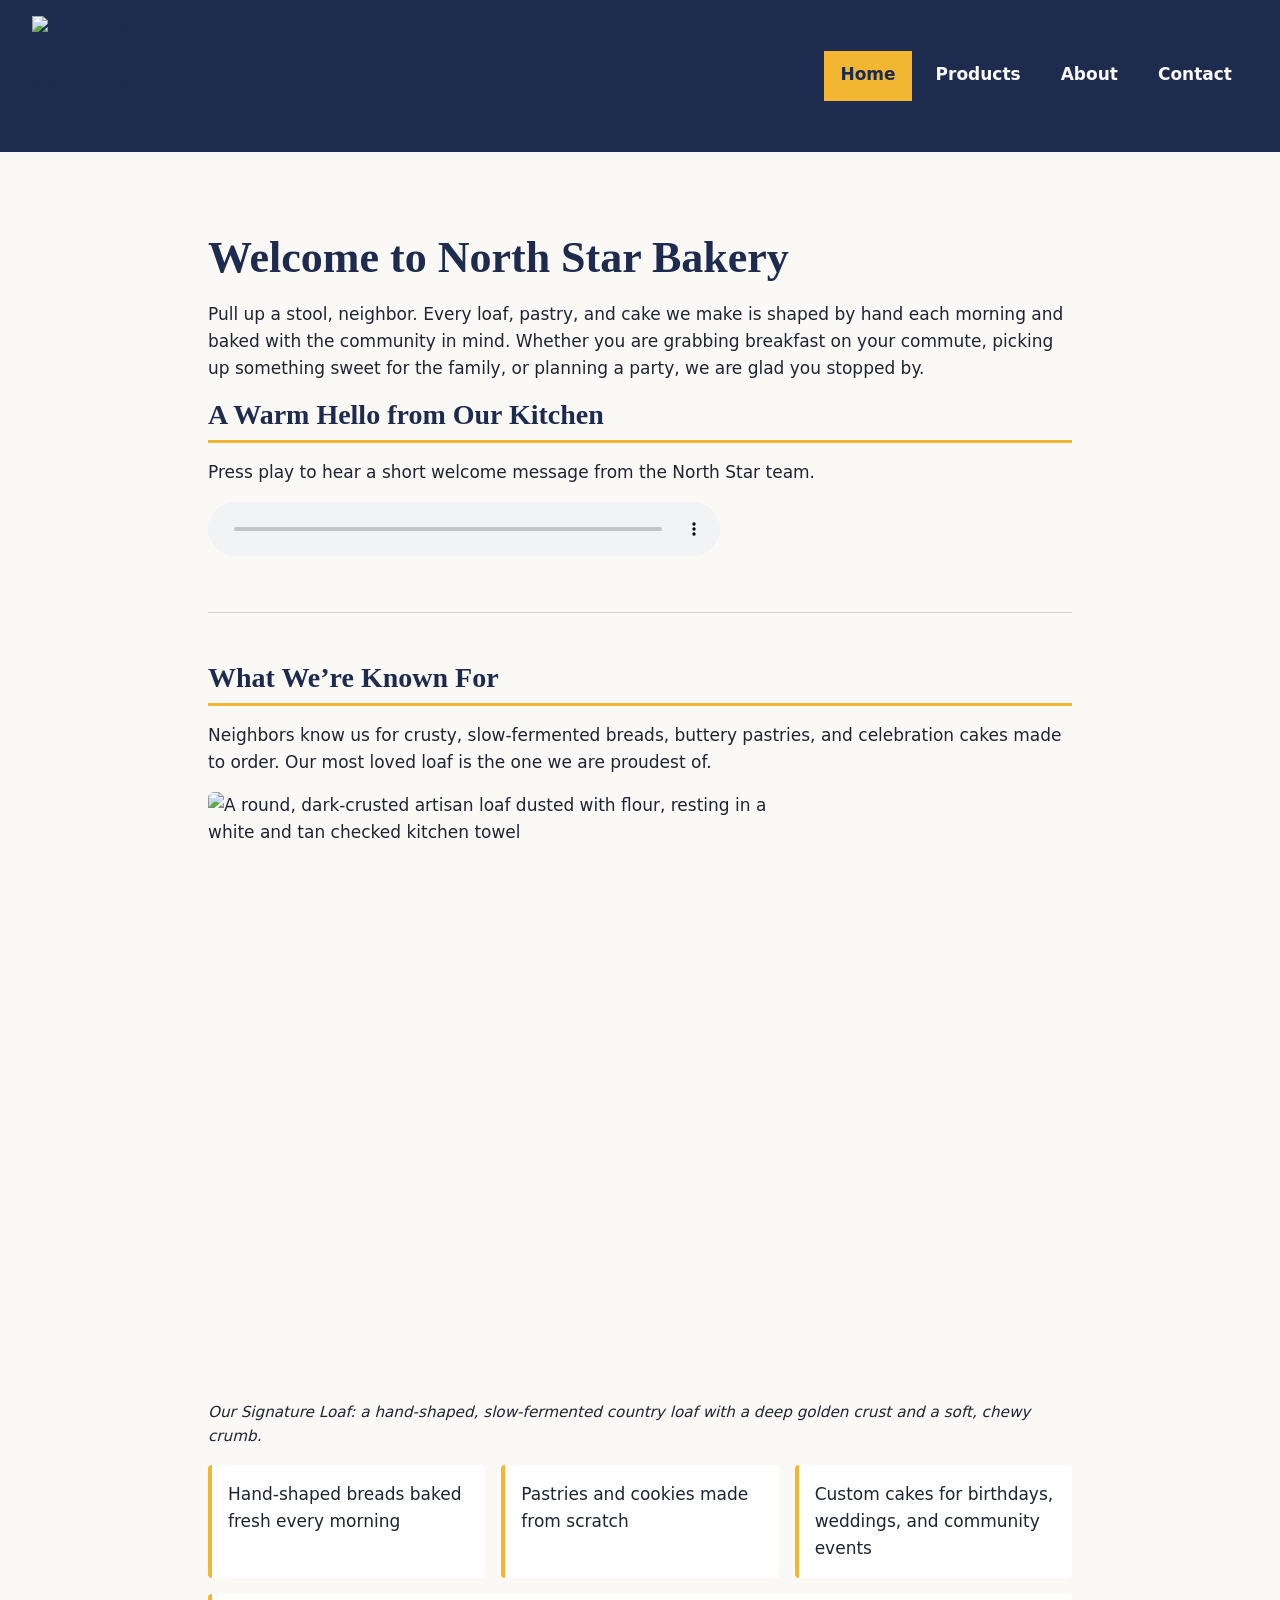
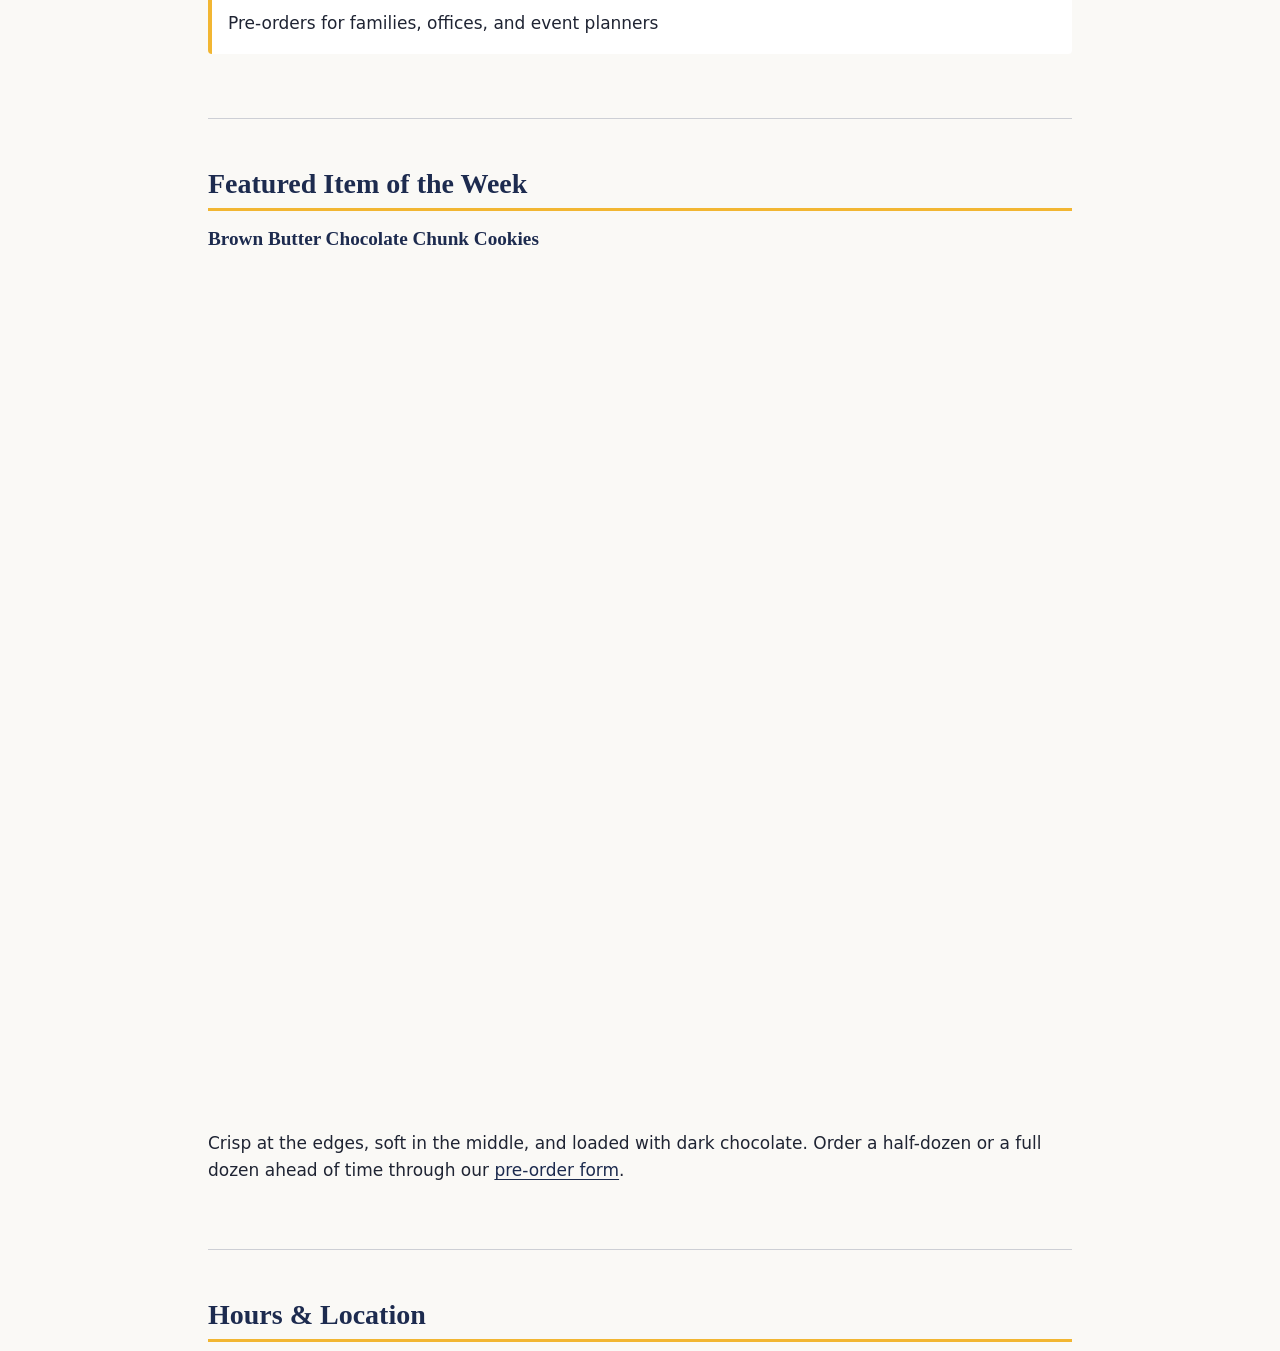
